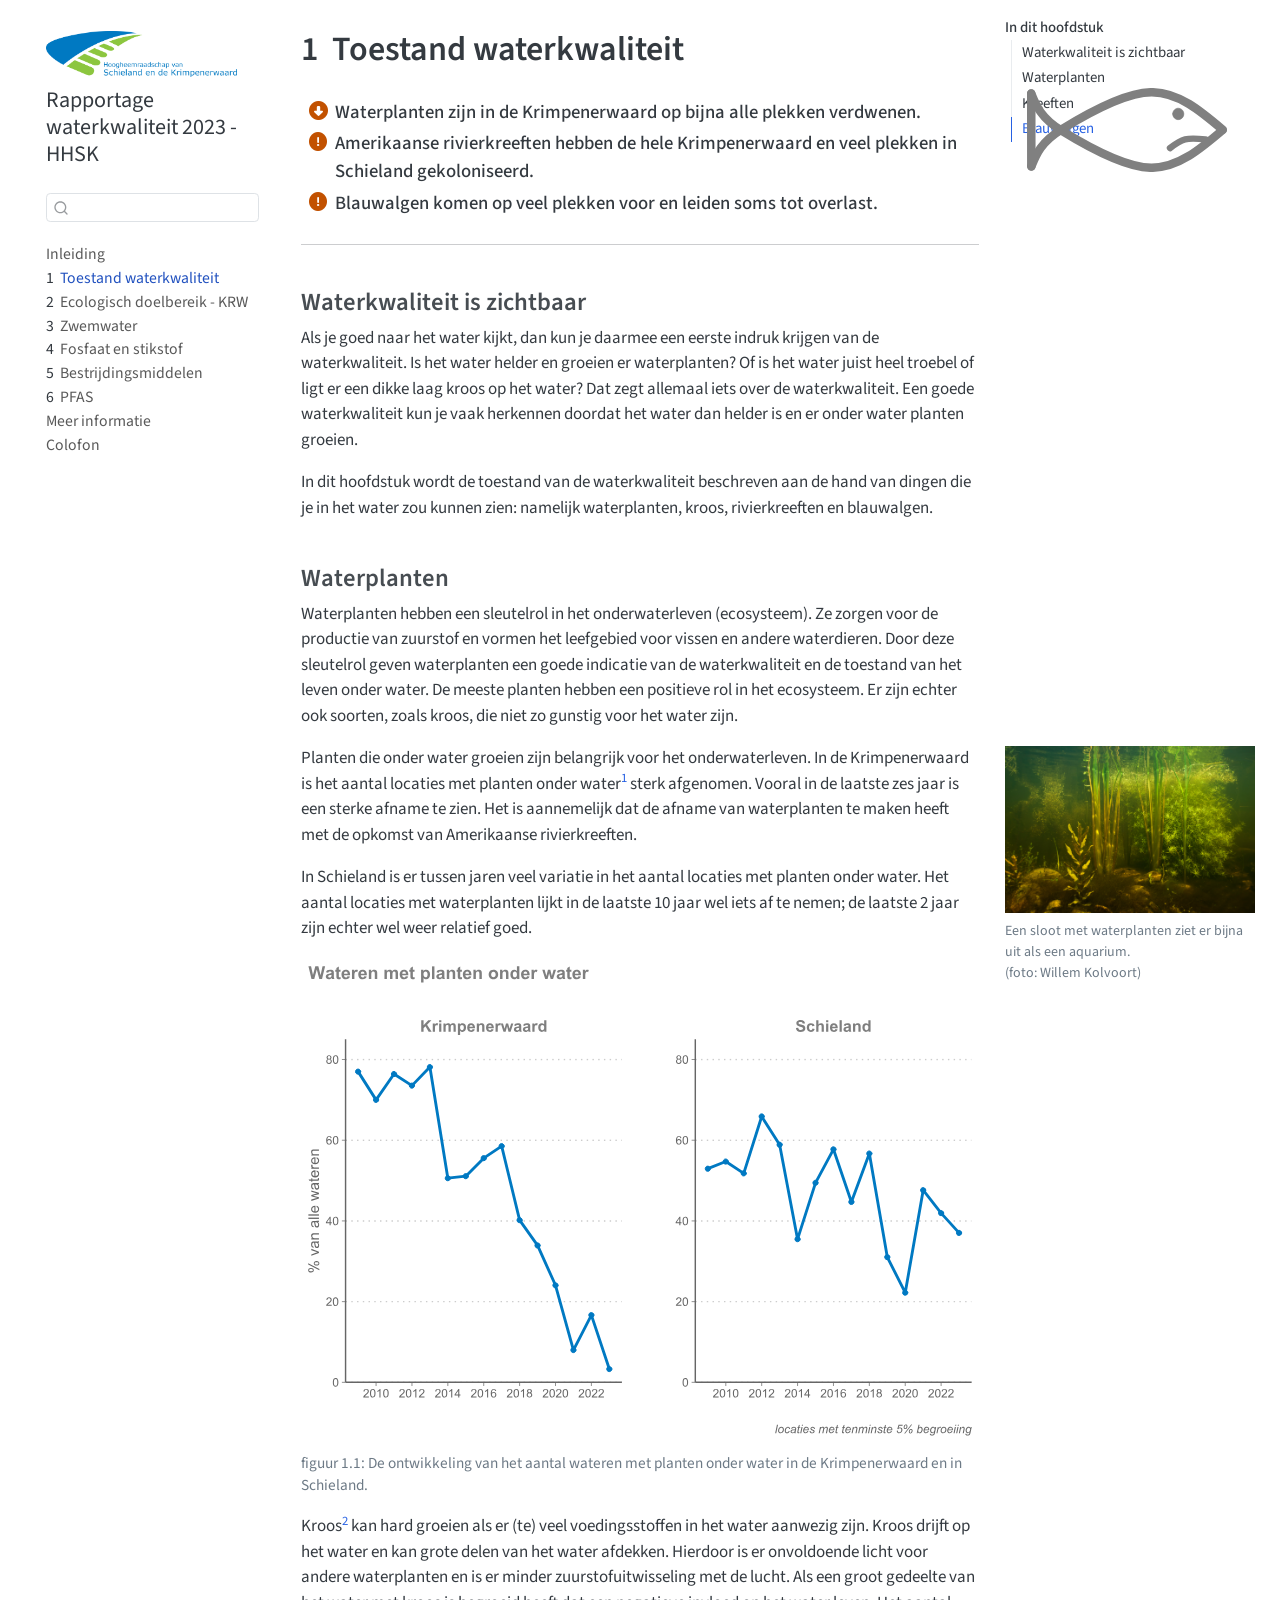
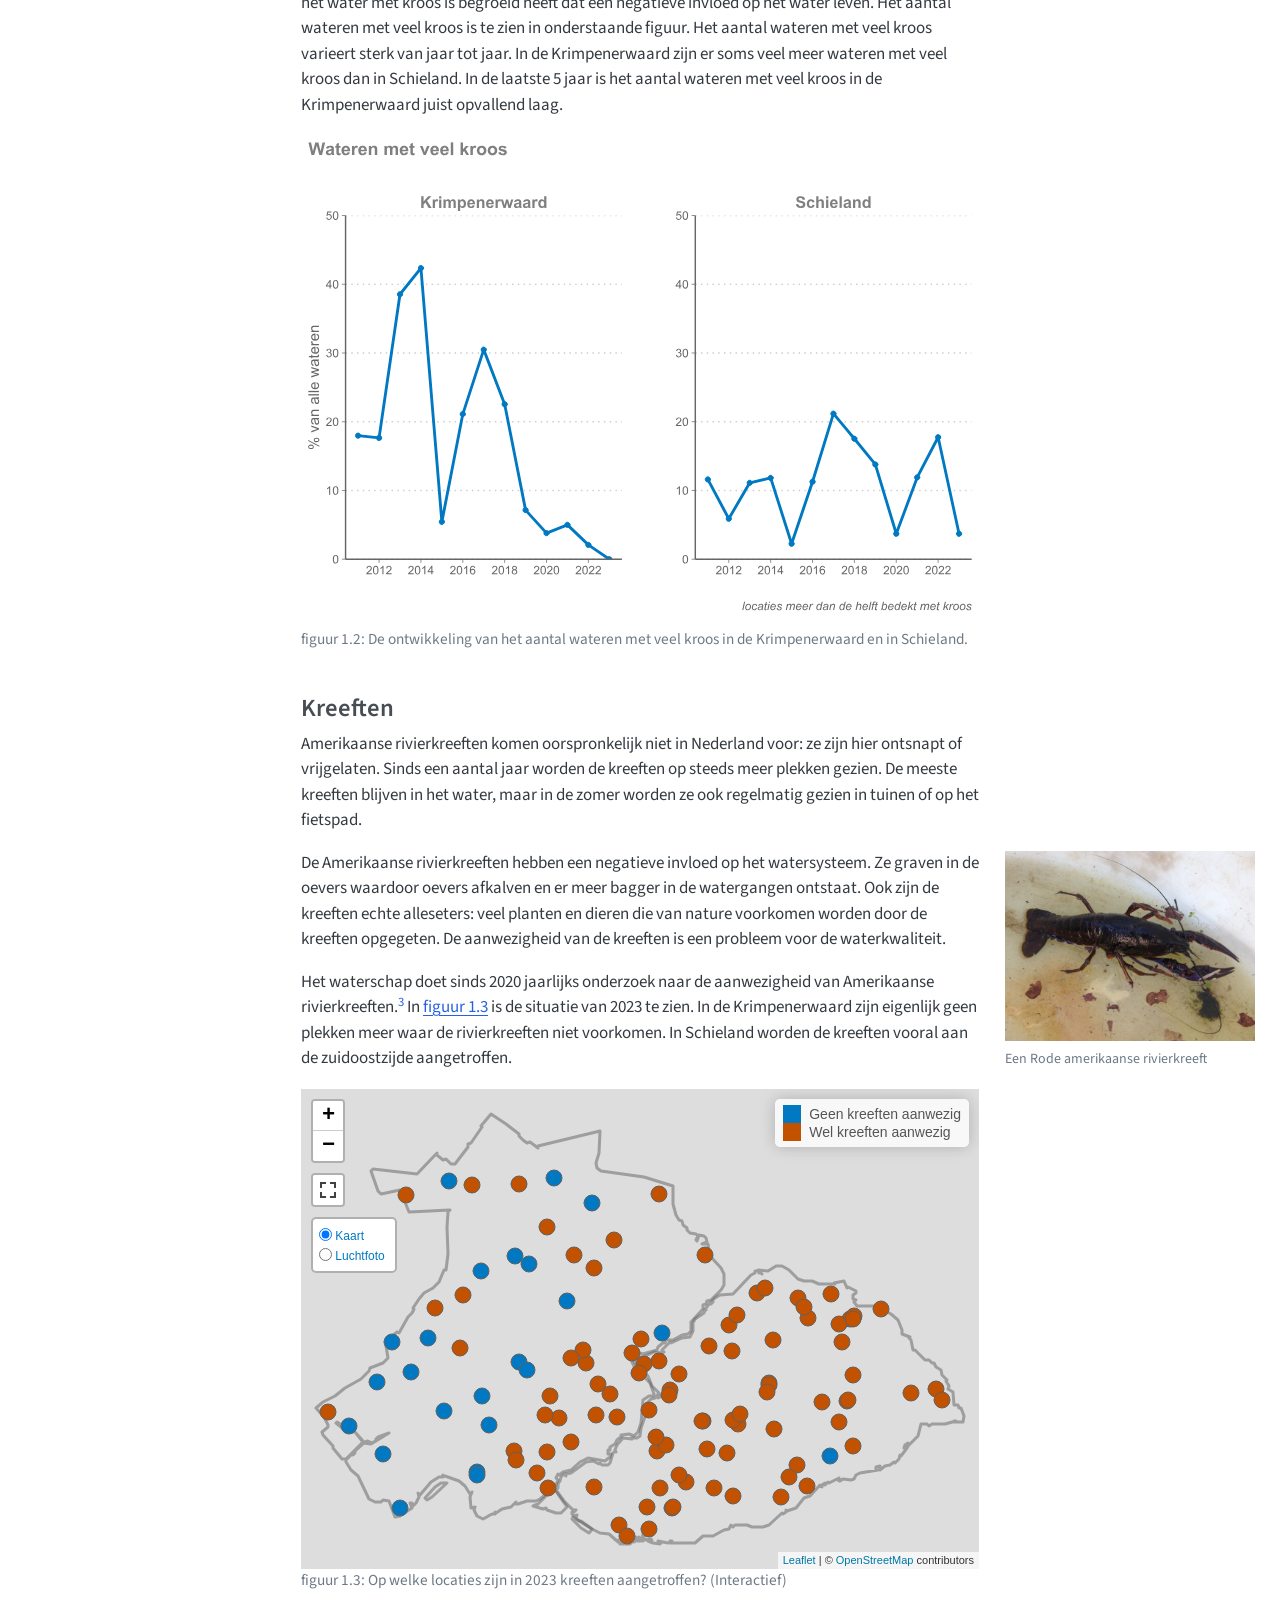
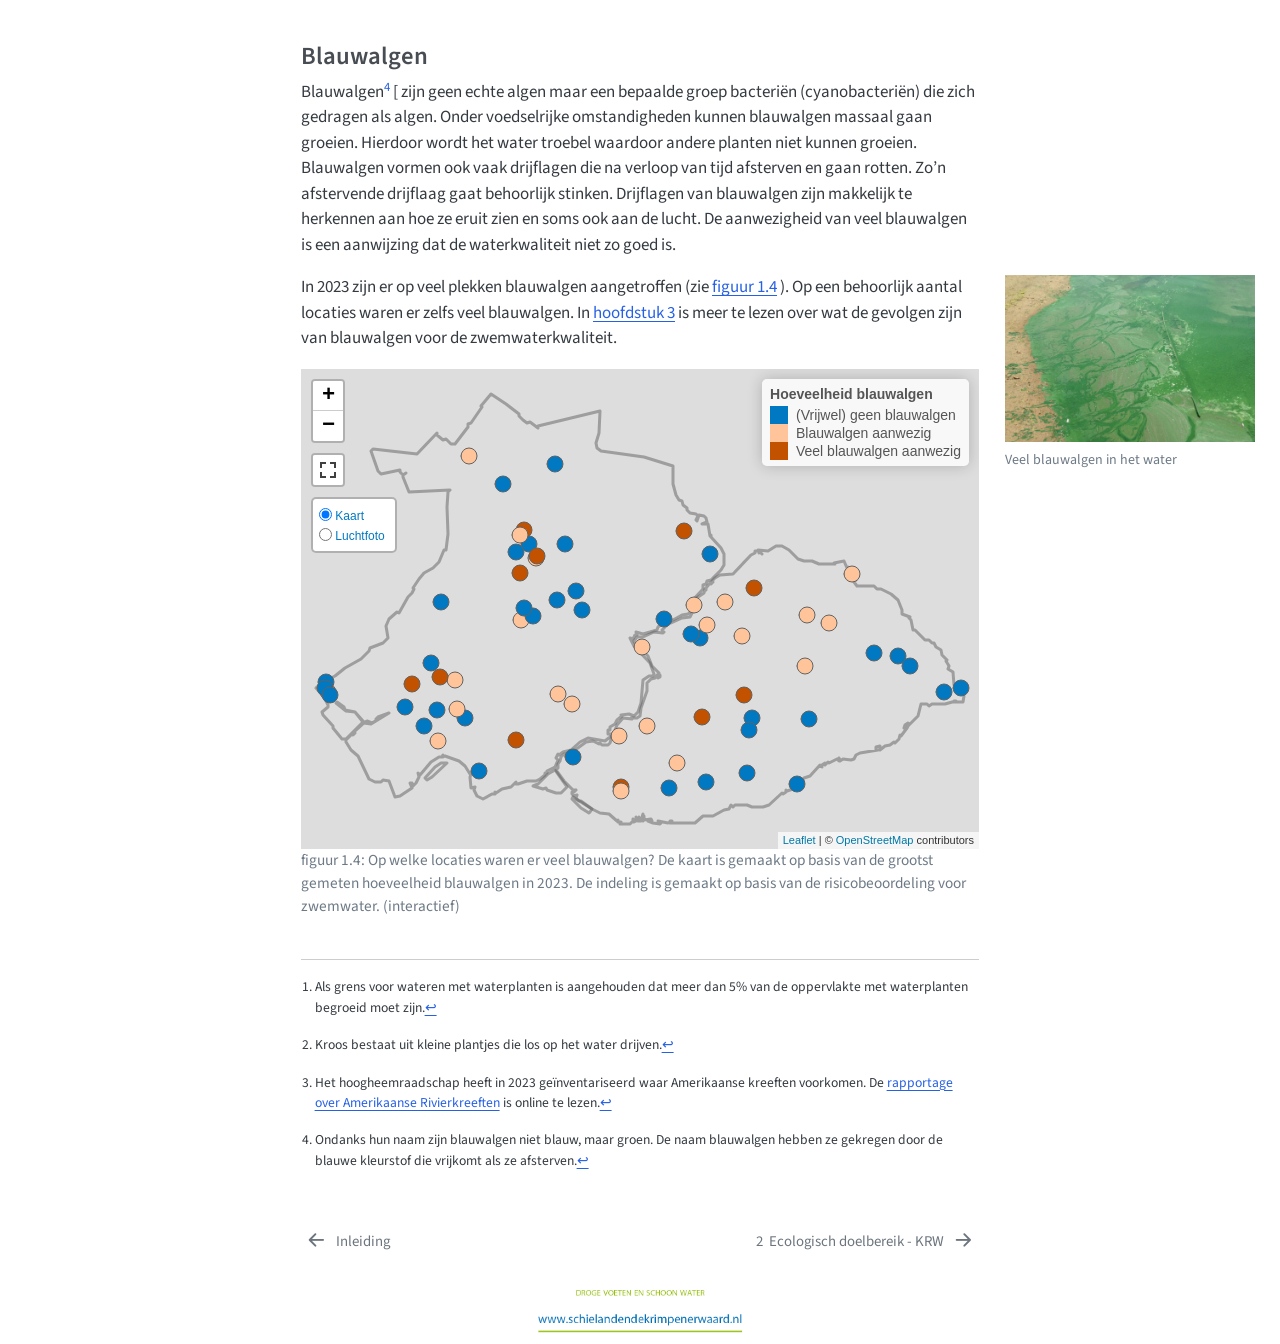
==== _book/01-zichtbare-toestand.html @ 118f9ccd "conceptversie" ====
<!DOCTYPE html>
<html xmlns="http://www.w3.org/1999/xhtml" lang="nl" xml:lang="nl"><head>

<meta charset="utf-8">
<meta name="generator" content="quarto-1.4.542">

<meta name="viewport" content="width=device-width, initial-scale=1.0, user-scalable=yes">


<title>Rapportage waterkwaliteit 2023 - HHSK - 1&nbsp; Toestand waterkwaliteit</title>
<style>
code{white-space: pre-wrap;}
span.smallcaps{font-variant: small-caps;}
div.columns{display: flex; gap: min(4vw, 1.5em);}
div.column{flex: auto; overflow-x: auto;}
div.hanging-indent{margin-left: 1.5em; text-indent: -1.5em;}
ul.task-list{list-style: none;}
ul.task-list li input[type="checkbox"] {
  width: 0.8em;
  margin: 0 0.8em 0.2em -1em; /* quarto-specific, see https://github.com/quarto-dev/quarto-cli/issues/4556 */ 
  vertical-align: middle;
}
</style>


<script src="site_libs/quarto-nav/quarto-nav.js"></script>
<script src="site_libs/quarto-nav/headroom.min.js"></script>
<script src="site_libs/clipboard/clipboard.min.js"></script>
<script src="site_libs/quarto-search/autocomplete.umd.js"></script>
<script src="site_libs/quarto-search/fuse.min.js"></script>
<script src="site_libs/quarto-search/quarto-search.js"></script>
<meta name="quarto:offset" content="./">
<link href="./02-krw.html" rel="next">
<link href="./index.html" rel="prev">
<script src="site_libs/quarto-html/quarto.js"></script>
<script src="site_libs/quarto-html/popper.min.js"></script>
<script src="site_libs/quarto-html/tippy.umd.min.js"></script>
<script src="site_libs/quarto-html/anchor.min.js"></script>
<link href="site_libs/quarto-html/tippy.css" rel="stylesheet">
<link href="site_libs/quarto-html/quarto-syntax-highlighting.css" rel="stylesheet" id="quarto-text-highlighting-styles">
<script src="site_libs/bootstrap/bootstrap.min.js"></script>
<link href="site_libs/bootstrap/bootstrap-icons.css" rel="stylesheet">
<link href="site_libs/bootstrap/bootstrap.min.css" rel="stylesheet" id="quarto-bootstrap" data-mode="light">
<link href="site_libs/quarto-contrib/fontawesome6-0.1.0/all.css" rel="stylesheet">
<link href="site_libs/quarto-contrib/fontawesome6-0.1.0/latex-fontsize.css" rel="stylesheet">
<script src="site_libs/quarto-contrib/glightbox/glightbox.min.js"></script>
<link href="site_libs/quarto-contrib/glightbox/glightbox.min.css" rel="stylesheet">
<link href="site_libs/quarto-contrib/glightbox/lightbox.css" rel="stylesheet">
<script id="quarto-search-options" type="application/json">{
  "location": "sidebar",
  "copy-button": false,
  "collapse-after": 3,
  "panel-placement": "start",
  "type": "textbox",
  "limit": 50,
  "keyboard-shortcut": [
    "f",
    "/",
    "s"
  ],
  "show-item-context": false,
  "language": {
    "search-no-results-text": "Geen resultaten",
    "search-matching-documents-text": "Gevonden documenten",
    "search-copy-link-title": "Kopieer link om te zoeken",
    "search-hide-matches-text": "Extra overeenkomsten verbergen",
    "search-more-match-text": "meer overeenkomst in dit document",
    "search-more-matches-text": "meer overeenkomsten in dit document",
    "search-clear-button-title": "Wissen",
    "search-text-placeholder": "",
    "search-detached-cancel-button-title": "Annuleren",
    "search-submit-button-title": "Verzenden",
    "search-label": "Zoeken"
  }
}</script>
<script src="site_libs/htmlwidgets-1.6.2/htmlwidgets.js"></script>
<script src="site_libs/jquery-3.6.0/jquery-3.6.0.min.js"></script>
<link href="site_libs/leaflet-1.3.1/leaflet.css" rel="stylesheet">
<script src="site_libs/leaflet-1.3.1/leaflet.js"></script>
<link href="site_libs/leafletfix-1.0.0/leafletfix.css" rel="stylesheet">
<script src="site_libs/proj4-2.6.2/proj4.min.js"></script>
<script src="site_libs/Proj4Leaflet-1.0.1/proj4leaflet.js"></script>
<link href="site_libs/rstudio_leaflet-1.3.1/rstudio_leaflet.css" rel="stylesheet">
<script src="site_libs/leaflet-binding-2.2.1/leaflet.js"></script>
<script src="site_libs/leaflet-providers-2.0.0/leaflet-providers_2.0.0.js"></script>
<script src="site_libs/leaflet-providers-plugin-2.2.1/leaflet-providers-plugin.js"></script>
<link href="site_libs/lfx-fullscreen-1.0.2/lfx-fullscreen-prod.css" rel="stylesheet">
<script src="site_libs/lfx-fullscreen-1.0.2/lfx-fullscreen-prod.js"></script>


<link rel="stylesheet" href="styles_wklrap.css">
<meta property="og:title" content="Rapportage waterkwaliteit 2023 - HHSK - 1&nbsp; Toestand waterkwaliteit">
<meta property="og:description" content="">
<meta property="og:site_name" content="Rapportage waterkwaliteit 2023 - HHSK">
<meta name="twitter:title" content="Rapportage waterkwaliteit 2023 - HHSK - 1&nbsp; Toestand waterkwaliteit">
<meta name="twitter:description" content="">
<meta name="twitter:card" content="summary">
</head>

<body class="nav-sidebar floating slimcontent">

<div id="quarto-search-results"></div>
  <header id="quarto-header" class="headroom fixed-top">
  <nav class="quarto-secondary-nav">
    <div class="container-fluid d-flex">
      <button type="button" class="quarto-btn-toggle btn" data-bs-toggle="collapse" data-bs-target=".quarto-sidebar-collapse-item" aria-controls="quarto-sidebar" aria-expanded="false" aria-label="Schakel zijbalknavigatie" onclick="if (window.quartoToggleHeadroom) { window.quartoToggleHeadroom(); }">
        <i class="bi bi-layout-text-sidebar-reverse"></i>
      </button>
        <nav class="quarto-page-breadcrumbs" aria-label="breadcrumb"><ol class="breadcrumb"><li class="breadcrumb-item"><a href="./01-zichtbare-toestand.html"><span class="chapter-number">1</span>&nbsp; <span class="chapter-title">Toestand waterkwaliteit</span></a></li></ol></nav>
        <a class="flex-grow-1" role="button" data-bs-toggle="collapse" data-bs-target=".quarto-sidebar-collapse-item" aria-controls="quarto-sidebar" aria-expanded="false" aria-label="Schakel zijbalknavigatie" onclick="if (window.quartoToggleHeadroom) { window.quartoToggleHeadroom(); }">      
        </a>
      <button type="button" class="btn quarto-search-button" aria-label="" onclick="window.quartoOpenSearch();">
        <i class="bi bi-search"></i>
      </button>
    </div>
  </nav>
</header>
<!-- content -->
<div id="quarto-content" class="quarto-container page-columns page-rows-contents page-layout-article">
<!-- sidebar -->
  <nav id="quarto-sidebar" class="sidebar collapse collapse-horizontal quarto-sidebar-collapse-item sidebar-navigation floating overflow-auto">
    <div class="pt-lg-2 mt-2 text-left sidebar-header sidebar-header-stacked">
      <a href="./index.html" class="sidebar-logo-link">
      <img src="./images/logo_hhsk.png" alt="" class="sidebar-logo py-0 d-lg-inline d-none">
      </a>
    <div class="sidebar-title mb-0 py-0">
      <a href="./">Rapportage waterkwaliteit 2023 - HHSK</a> 
    </div>
      </div>
        <div class="mt-2 flex-shrink-0 align-items-center">
        <div class="sidebar-search">
        <div id="quarto-search" class="" title="Zoeken"></div>
        </div>
        </div>
    <div class="sidebar-menu-container"> 
    <ul class="list-unstyled mt-1">
        <li class="sidebar-item">
  <div class="sidebar-item-container"> 
  <a href="./index.html" class="sidebar-item-text sidebar-link">
 <span class="menu-text">Inleiding</span></a>
  </div>
</li>
        <li class="sidebar-item">
  <div class="sidebar-item-container"> 
  <a href="./01-zichtbare-toestand.html" class="sidebar-item-text sidebar-link active">
 <span class="menu-text"><span class="chapter-number">1</span>&nbsp; <span class="chapter-title">Toestand waterkwaliteit</span></span></a>
  </div>
</li>
        <li class="sidebar-item">
  <div class="sidebar-item-container"> 
  <a href="./02-krw.html" class="sidebar-item-text sidebar-link">
 <span class="menu-text"><span class="chapter-number">2</span>&nbsp; <span class="chapter-title">Ecologisch doelbereik - KRW</span></span></a>
  </div>
</li>
        <li class="sidebar-item">
  <div class="sidebar-item-container"> 
  <a href="./04-zwemwater.html" class="sidebar-item-text sidebar-link">
 <span class="menu-text"><span class="chapter-number">3</span>&nbsp; <span class="chapter-title">Zwemwater</span></span></a>
  </div>
</li>
        <li class="sidebar-item">
  <div class="sidebar-item-container"> 
  <a href="./05-nutrienten.html" class="sidebar-item-text sidebar-link">
 <span class="menu-text"><span class="chapter-number">4</span>&nbsp; <span class="chapter-title">Fosfaat en stikstof</span></span></a>
  </div>
</li>
        <li class="sidebar-item">
  <div class="sidebar-item-container"> 
  <a href="./06-bestrijdingsmiddelen.html" class="sidebar-item-text sidebar-link">
 <span class="menu-text"><span class="chapter-number">5</span>&nbsp; <span class="chapter-title">Bestrijdingsmiddelen</span></span></a>
  </div>
</li>
        <li class="sidebar-item">
  <div class="sidebar-item-container"> 
  <a href="./07-PFAS.html" class="sidebar-item-text sidebar-link">
 <span class="menu-text"><span class="chapter-number">6</span>&nbsp; <span class="chapter-title">PFAS</span></span></a>
  </div>
</li>
        <li class="sidebar-item">
  <div class="sidebar-item-container"> 
  <a href="./09-meer_info.html" class="sidebar-item-text sidebar-link">
 <span class="menu-text">Meer informatie</span></a>
  </div>
</li>
        <li class="sidebar-item">
  <div class="sidebar-item-container"> 
  <a href="./98-colofon.html" class="sidebar-item-text sidebar-link">
 <span class="menu-text">Colofon</span></a>
  </div>
</li>
    </ul>
    </div>
</nav>
<div id="quarto-sidebar-glass" class="quarto-sidebar-collapse-item" data-bs-toggle="collapse" data-bs-target=".quarto-sidebar-collapse-item"></div>
<!-- margin-sidebar -->
    <div id="quarto-margin-sidebar" class="sidebar margin-sidebar">
        <nav id="TOC" role="doc-toc" class="toc-active">
    <h2 id="toc-title">In dit hoofdstuk</h2>
   
  <ul>
  <li><a href="#waterkwaliteit-is-zichtbaar" id="toc-waterkwaliteit-is-zichtbaar" class="nav-link active" data-scroll-target="#waterkwaliteit-is-zichtbaar">Waterkwaliteit is zichtbaar</a></li>
  <li><a href="#waterplanten" id="toc-waterplanten" class="nav-link" data-scroll-target="#waterplanten">Waterplanten</a></li>
  <li><a href="#kreeften" id="toc-kreeften" class="nav-link" data-scroll-target="#kreeften">Kreeften</a></li>
  <li><a href="#blauwalgen" id="toc-blauwalgen" class="nav-link" data-scroll-target="#blauwalgen">Blauwalgen</a></li>
  </ul>
</nav>
    </div>
<!-- main -->
<main class="content page-columns page-full" id="quarto-document-content">

<header id="title-block-header" class="quarto-title-block default">
<div class="quarto-title">
<h1 class="title"><span id="sec-toestand" class="quarto-section-identifier"><span class="chapter-number">1</span>&nbsp; <span class="chapter-title">Toestand waterkwaliteit</span></span></h1>
</div>



<div class="quarto-title-meta">

    
  
    
  </div>
  


</header>


<div class="samenvatting page-columns page-full">
<table class="table">
<colgroup>
<col style="width: 4%">
<col style="width: 95%">
</colgroup>
<tbody>
<tr class="odd">
<td><span class="oranje"><i class="fa-solid fa-circle-down" aria-label="circle-down"></i></span></td>
<td>Waterplanten zijn in de Krimpenerwaard op bijna alle plekken verdwenen.</td>
</tr>
<tr class="even">
<td><span class="oranje"><i class="fa-solid fa-circle-exclamation" aria-label="circle-exclamation"></i></span></td>
<td>Amerikaanse rivierkreeften hebben de hele Krimpenerwaard en veel plekken in Schieland gekoloniseerd.</td>
</tr>
<tr class="odd">
<td><span class="oranje"><i class="fa-solid fa-circle-exclamation" aria-label="circle-exclamation"></i></span></td>
<td>Blauwalgen komen op veel plekken voor en leiden soms tot overlast.</td>
</tr>
</tbody>
</table>

<div class="no-row-height column-margin column-container"><div class="margin-aside">
<div class="quarto-figure quarto-figure-center">
<figure class="figure">
<p><img src="images/vince_sad2.svg" class="nolightbox img-fluid quarto-figure quarto-figure-center figure-img" width="200"></p>
</figure>
</div>
</div></div></div>
<hr>
<section id="waterkwaliteit-is-zichtbaar" class="level3 unnumbered">
<h3 class="unnumbered anchored" data-anchor-id="waterkwaliteit-is-zichtbaar">Waterkwaliteit is zichtbaar</h3>
<p>Als je goed naar het water kijkt, dan kun je daarmee een eerste indruk krijgen van de waterkwaliteit. Is het water helder en groeien er waterplanten? Of is het water juist heel troebel of ligt er een dikke laag kroos op het water? Dat zegt allemaal iets over de waterkwaliteit. Een goede waterkwaliteit kun je vaak herkennen doordat het water dan helder is en er onder water planten groeien.</p>
<p>In dit hoofdstuk wordt de toestand van de waterkwaliteit beschreven aan de hand van dingen die je in het water zou kunnen zien: namelijk waterplanten, kroos, rivierkreeften en blauwalgen.</p>
</section>
<section id="waterplanten" class="level3 unnumbered page-columns page-full">
<h3 class="unnumbered anchored" data-anchor-id="waterplanten">Waterplanten</h3>
<p>Waterplanten hebben een sleutelrol in het onderwaterleven (ecosysteem). Ze zorgen voor de productie van zuurstof en vormen het leefgebied voor vissen en andere waterdieren. Door deze sleutelrol geven waterplanten een goede indicatie van de waterkwaliteit en de toestand van het leven onder water. De meeste planten hebben een positieve rol in het ecosysteem. Er zijn echter ook soorten, zoals kroos, die niet zo gunstig voor het water zijn.</p>
<p>Planten die onder water groeien zijn belangrijk voor het onderwaterleven. In de Krimpenerwaard is het aantal locaties met planten onder water<a href="#fn1" class="footnote-ref" id="fnref1" role="doc-noteref"><sup>1</sup></a> sterk afgenomen. Vooral in de laatste zes jaar is een sterke afname te zien. Het is aannemelijk dat de afname van waterplanten te maken heeft met de opkomst van Amerikaanse rivierkreeften.</p>

<div class="no-row-height column-margin column-container"><div class="margin-aside">
<div class="quarto-figure quarto-figure-center">
<figure class="figure">
<p><a href="images/onderwater landschap 1 liggend.jpg" class="lightbox" data-glightbox="description: .lightbox-desc-1" data-gallery="toestand" title="Een sloot met waterplanten ziet er bijna uit als een aquarium. (foto: Willem Kolvoort)"><img src="images/onderwater landschap 1 liggend.jpg" class="img-fluid figure-img" alt="Een sloot met waterplanten ziet er bijna uit als een aquarium. (foto: Willem Kolvoort)"></a></p>
<figcaption>Een sloot met waterplanten ziet er bijna uit als een aquarium.<br>(foto: Willem Kolvoort)</figcaption>
</figure>
</div>
</div></div><p>In Schieland is er tussen jaren veel variatie in het aantal locaties met planten onder water. Het aantal locaties met waterplanten lijkt in de laatste 10 jaar wel iets af te nemen; de laatste 2 jaar zijn echter wel weer relatief goed.</p>
<div class="cell">
<div class="cell-output-display">
<div id="fig-submers" class="quarto-figure quarto-figure-center quarto-float anchored">
<figure class="quarto-float quarto-float-fig figure">
<div aria-describedby="fig-submers-caption-0ceaefa1-69ba-4598-a22c-09a6ac19f8ca">
<a href="01-zichtbare-toestand_files/figure-html/fig-submers-1.svg" class="lightbox" data-glightbox="description: .lightbox-desc-2" data-gallery="toestand"><img src="01-zichtbare-toestand_files/figure-html/fig-submers-1.svg" class="img-fluid figure-img" style="width:100.0%"></a>
</div>
<figcaption class="quarto-float-caption-bottom quarto-float-caption quarto-float-fig" id="fig-submers-caption-0ceaefa1-69ba-4598-a22c-09a6ac19f8ca">
figuur&nbsp;1.1: De ontwikkeling van het aantal wateren met planten onder water in de Krimpenerwaard en in Schieland.
</figcaption>
</figure>
</div>
</div>
</div>
<p>Kroos<a href="#fn2" class="footnote-ref" id="fnref2" role="doc-noteref"><sup>2</sup></a> kan hard groeien als er (te) veel voedingsstoffen in het water aanwezig zijn. Kroos drijft op het water en kan grote delen van het water afdekken. Hierdoor is er onvoldoende licht voor andere waterplanten en is er minder zuurstofuitwisseling met de lucht. Als een groot gedeelte van het water met kroos is begroeid heeft dat een negatieve invloed op het water leven. Het aantal wateren met veel kroos is te zien in onderstaande figuur. Het aantal wateren met veel kroos varieert sterk van jaar tot jaar. In de Krimpenerwaard zijn er soms veel meer wateren met veel kroos dan in Schieland. In de laatste 5 jaar is het aantal wateren met veel kroos in de Krimpenerwaard juist opvallend laag.</p>
<div class="cell">
<div class="cell-output-display">
<div id="fig-kroos" class="quarto-figure quarto-figure-center quarto-float anchored">
<figure class="quarto-float quarto-float-fig figure">
<div aria-describedby="fig-kroos-caption-0ceaefa1-69ba-4598-a22c-09a6ac19f8ca">
<a href="01-zichtbare-toestand_files/figure-html/fig-kroos-1.svg" class="lightbox" data-glightbox="description: .lightbox-desc-3" data-gallery="toestand"><img src="01-zichtbare-toestand_files/figure-html/fig-kroos-1.svg" class="img-fluid figure-img" style="width:100.0%"></a>
</div>
<figcaption class="quarto-float-caption-bottom quarto-float-caption quarto-float-fig" id="fig-kroos-caption-0ceaefa1-69ba-4598-a22c-09a6ac19f8ca">
figuur&nbsp;1.2: De ontwikkeling van het aantal wateren met veel kroos in de Krimpenerwaard en in Schieland.
</figcaption>
</figure>
</div>
</div>
</div>
</section>
<section id="kreeften" class="level3 unnumbered page-columns page-full">
<h3 class="unnumbered anchored" data-anchor-id="kreeften">Kreeften</h3>
<p>Amerikaanse rivierkreeften komen oorspronkelijk niet in Nederland voor: ze zijn hier ontsnapt of vrijgelaten. Sinds een aantal jaar worden de kreeften op steeds meer plekken gezien. De meeste kreeften blijven in het water, maar in de zomer worden ze ook regelmatig gezien in tuinen of op het fietspad.</p>
<p>De Amerikaanse rivierkreeften hebben een negatieve invloed op het watersysteem. Ze graven in de oevers waardoor oevers afkalven en er meer bagger in de watergangen ontstaat. Ook zijn de kreeften echte alleseters: veel planten en dieren die van nature voorkomen worden door de kreeften opgegeten. De aanwezigheid van de kreeften is een probleem voor de waterkwaliteit.</p>

<div class="no-row-height column-margin column-container"><div class="margin-aside">
<div class="quarto-figure quarto-figure-center">
<figure class="figure">
<p><a href="images/IMG_4177a.JPG" class="lightbox" data-glightbox="description: .lightbox-desc-4" data-gallery="toestand" title="Een Rode amerikaanse rivierkreeft"><img src="images/IMG_4177a.JPG" class="img-fluid figure-img" alt="Een Rode amerikaanse rivierkreeft"></a></p>
<figcaption>Een Rode amerikaanse rivierkreeft</figcaption>
</figure>
</div>
</div></div><p>Het waterschap doet sinds 2020 jaarlijks onderzoek naar de aanwezigheid van Amerikaanse rivierkreeften.<a href="#fn3" class="footnote-ref" id="fnref3" role="doc-noteref"><sup>3</sup></a> In <a href="#fig-kaart-kreeften" class="quarto-xref">figuur&nbsp;<span>1.3</span></a> is de situatie van 2023 te zien. In de Krimpenerwaard zijn eigenlijk geen plekken meer waar de rivierkreeften niet voorkomen. In Schieland worden de kreeften vooral aan de zuidoostzijde aangetroffen.</p>
<div class="cell">
<div id="fig-kaart-kreeften" class="cell-output-display quarto-figure quarto-figure-center quarto-float anchored">
<figure class="quarto-float quarto-float-fig figure">
<div aria-describedby="fig-kaart-kreeften-caption-0ceaefa1-69ba-4598-a22c-09a6ac19f8ca">
<div class="leaflet html-widget html-fill-item-overflow-hidden html-fill-item" id="htmlwidget-c18ee83d81a58d96507e" style="width:100%;height:480px;"></div>
<script type="application/json" data-for="htmlwidget-c18ee83d81a58d96507e">{"x":{"options":{"crs":{"crsClass":"L.CRS.EPSG3857","code":null,"proj4def":null,"projectedBounds":null,"options":{}},"fullscreenControl":{"position":"topleft","pseudoFullscreen":false}},"calls":[{"method":"addProviderTiles","args":["OpenStreetMap",null,"Kaart",{"errorTileUrl":"","noWrap":false,"detectRetina":false}]},{"method":"addProviderTiles","args":["Esri.WorldImagery",null,"Luchtfoto",{"errorTileUrl":"","noWrap":false,"detectRetina":false}]},{"method":"addLayersControl","args":[["Kaart","Luchtfoto"],[],{"collapsed":false,"autoZIndex":true,"position":"topleft"}]},{"method":"addPolylines","args":[[[[{"lng":[4.54324335669854,4.543467956139107,4.543704337449786,4.543876591341457,4.544038882747111,4.54424216198875,4.544461110511214,4.544669644270133,4.544897866244426,4.545122377677838,4.545347469884479,4.545569809333868,4.545795597233642,4.546020226876665,4.546334126216298,4.546590968898397,4.546841997493105,4.546960808443478,4.546968594844908,4.547023642292694,4.547210020321755,4.547361097836118,4.547628854278897,4.547675201710323,4.547766029734669,4.547847448367448,4.547926475729144,4.548072617705305,4.54815382756764,4.548235277855471,4.548325434421743,4.548571177912561,4.548907094270941,4.549991577642922,4.550323940504692,4.55079678186967,4.55094581233991,4.551389114566731,4.552273376437844,4.552691544592878,4.552701824392306,4.552711316284444,4.552720549729095,4.55272948064645,4.55273810886897,4.552746434396593,4.552754442647831,4.552762103957001,4.55276944765465,4.552776415079678,4.55278303522762,4.552789279103158,4.552795146203641,4.552800636529127,4.552805720581767,4.552810427692109,4.552814638527394,4.55282208155465,4.552824464174482,4.552826573431644,4.552828348151853,4.552829773418612,4.552830849232058,4.552831590006285,4.55283196641086,4.552832007608941,4.55283169868405,4.552831054050224,4.552830044544709,4.552828699162982,4.552827017737676,4.552824985519872,4.552822617091197,4.55281991211661,4.552816870596229,4.552813492530232,4.552809877475513,4.552801481522834,4.552763800716964,4.55253144484822,4.552525905450501,4.552520747516174,4.552515970709876,4.55251158944518,4.552507589308233,4.552503998958722,4.552500818396422,4.552498047453646,4.552495685794864,4.552493733419885,4.552492204742321,4.552491099426722,4.55249041730516,4.552490158545155,4.552490200448861,4.552491114744453,4.552491833769115,4.552492142499924,4.552492720902129,4.552493561432573,4.552494649509988,4.552495985134208,4.552497582551307,4.552499427179825,4.55250153360103,4.552503872317052,4.55250436841824,4.552506742999555,4.552509261214497,4.552512311228189,4.55251560795009,4.552519107301088,4.552522838443755,4.552526801545609,4.552530952359853,4.552535320384394,4.552539890534996,4.552544663146869,4.552549623135897,4.55255475625603,4.552560076585713,4.552565717200159,4.552576074609797,4.552625011570394,4.553062884192051,4.553486948591917,4.553920216521936,4.55432649885339,4.554536815017586,4.554666558219667,4.555414705798009,4.555670817158171,4.556457884327037,4.556797669349006,4.557026391349514,4.557576891629874,4.557665504070691,4.557727507118238,4.557852832855929,4.55814757093844,4.55818725864318,4.558266174112041,4.558295394709173,4.558334014183196,4.558364883791,4.558433127223252,4.558481634649001,4.558517942446644,4.558573066438854,4.55858541846955,4.55865568898875,4.55869042638235,4.558730102969187,4.558766657761803,4.558805738641373,4.558837030832156,4.55889843655212,4.558901702437896,4.558967427911162,4.559020599493323,4.559045118670264,4.559067833521366,4.55909168838393,4.559117239547215,4.559146781210734,4.559199771017854,4.559251780464877,4.559267885384348,4.55934577206069,4.559403632466565,4.559449091102663,4.559499331994564,4.559541734308098,4.559650822803392,4.559688753915997,4.559785375312492,4.55987695944996,4.560015876112892,4.560181670978952,4.560220313323061,4.560329422595998,4.560394462247372,4.560450638029452,4.560485985085787,4.560626637556188,4.56072287295175,4.560929919072746,4.561083735919062,4.561544924042283,4.562021484115546,4.56245067272128,4.562693027195988,4.562999520433159,4.563481366672968,4.56364111003795,4.563743977185167,4.563956006071572,4.564483163609104,4.5648926639846,4.564902985892092,4.564980217069135,4.565107827346456,4.565111571982588,4.565205658272345,4.565232823839046,4.565237606844447,4.565279605256393,4.565327588977746,4.565339863909966,4.565356771572527,4.565428008815311,4.565454951827461,4.565497293936159,4.565539771992066,4.565606756410622,4.565709630335808,4.565925839135613,4.566345478656477,4.566354276324986,4.566626284946893,4.566787838453251,4.56730401157338,4.56755903555441,4.567753108005937,4.567921586991567,4.568384737390426,4.568926395887513,4.568948802110516,4.56909514456768,4.569486390278421,4.57000458258774,4.570586025344592,4.571034854591135,4.571448609498389,4.571836492889049,4.571909370110215,4.571988325567541,4.572221876400063,4.572594778998786,4.572963956523352,4.573342545487296,4.573721747984627,4.574092139799358,4.574470090484089,4.574708361968844,4.574833707722552,4.575035542540691,4.57518398145185,4.575185435586114,4.575428489596729,4.575428693071595,4.575431107564599,4.575589901414758,4.575728244280081,4.575968202855844,4.575993351808113,4.576273088057817,4.576527748663356,4.57680740911683,4.576833505553102,4.577008257278544,4.577020556812611,4.57709100994352,4.577165955660631,4.577447216604282,4.577799691908388,4.577995242006839,4.578371771678099,4.578902187133675,4.578942596799605,4.579384921392811,4.579840988492925,4.580009395384598,4.580040505428782,4.580208694316667,4.580904001107016,4.581014371427814,4.58190667386386,4.582681084113999,4.582796112462199,4.582869055948771,4.58327642588299,4.583615326031858,4.583728733945037,4.584054294018827,4.584356210894581,4.584545413853994,4.584698764956454,4.585168761185194,4.585173538923078,4.585431783783077,4.585659121733719,4.58588459216176,4.586144147241366,4.586710233751588,4.587303229337555,4.588069321087078,4.588382969968036,4.588954114768443,4.589788535436049,4.590069898785914,4.590161756696852,4.59019831086434,4.590229308446139,4.590372775773888,4.59061589415594,4.590858165308608,4.591714672502102,4.591779059086768,4.59204368802299,4.592258567535445,4.592531562029766,4.593241895374749,4.593834456068945,4.594457154187048,4.595121881167473,4.59577219468947,4.596396837892415,4.597072692605073,4.59771634384922,4.598356685697186,4.59868783205633,4.599007780934403,4.599234379549118,4.599658001257953,4.600014873050477,4.600242837788493,4.600978618559004,4.600981193541056,4.601564013779872,4.601632581839457,4.602303023523055,4.60295787765061,4.603611623807839,4.604265399352093,4.604912386109831,4.605548321594519,4.606198811859572,4.606840404564291,4.607327228400167,4.607497641196321,4.607665625277683,4.607756178606254,4.607824988771183,4.607855971535467,4.607884198508577,4.607921188063722,4.607963919111045,4.608005744819924,4.608052148844617,4.608071203325514,4.608101891442286,4.608124479031687,4.608141683831025,4.608161693206965,4.608187942614307,4.608197345900408,4.608190678017421,4.608189200590779,4.608176553311617,4.608147179865156,4.608112870675951,4.608068880559048,4.608016732811943,4.607980747979168,4.607939038351993,4.60790518974635,4.607866846589711,4.607828379146365,4.607793468993663,4.607756364340271,4.607716088918849,4.607681022701012,4.607652632730118,4.607641117105916,4.607613768375995,4.607609806665835,4.607583186111258,4.607581219430791,4.607551938778859,4.60753356874325,4.60750625674417,4.60746511402818,4.607416663649145,4.607358918423058,4.607315416106817,4.607187884891919,4.607068851058991,4.606970831876395,4.606850010523655,4.606740092172434,4.606627040348407,4.606510713827957,4.606393865884916,4.606277395906242,4.606156978729341,4.606154533018874,4.606042838850265,4.605940753852153,4.60590917345065,4.605786256507395,4.605688262392385,4.605574107598048,4.605498689658392,4.605334276404416,4.605279470328255,4.605269911678358,4.605299372690468,4.605451480182007,4.605984631479381,4.606888783489477,4.607773856202357,4.60801151997364,4.60801559503495,4.608491221187164,4.608809165119531,4.609117001192855,4.609208996918591,4.609757589341169,4.609882129745257,4.609986538033727,4.609986396946518,4.609950595641711,4.609925358956657,4.609922539793373,4.60994213623313,4.609971928302125,4.610003470602023,4.610020768273434,4.61006480655394,4.610093593098515,4.61009436292724,4.610121378117247,4.610195210274912,4.610213428040116,4.610224667781361,4.610227481322169,4.610246546201475,4.610262655444808,4.610284851231028,4.610314345382315,4.610350350749354,4.610380632051615,4.610615799144402,4.610641027106604,4.611072219435805,4.611769050602503,4.612014607620821,4.612164127723179,4.612206819482163,4.61232708343949,4.612675733748296,4.613048297280489,4.613337838029387,4.613772641415687,4.614091237349187,4.614521088643879,4.614696456844432,4.614836457419029,4.615132068904489,4.615685800141454,4.615760379495192,4.615811428417242,4.616331145674212,4.616947318787743,4.617652409093003,4.618279753620071,4.618422506831176,4.618458903390744,4.618990553499881,4.619683749357558,4.620285629168854,4.620591242820177,4.620930309642416,4.62102188295903,4.621090882130755,4.621252021390543,4.621568289266432,4.622180990961385,4.6223145043308,4.623376140007287,4.623445679552468,4.623895109352231,4.624562330003726,4.625056423620748,4.625681806176044,4.625864525937854,4.626026685476745,4.626078480142557,4.626410973774472,4.626671239595082,4.627223281649486,4.627420528695399,4.627896802785874,4.628659351442417,4.629116159270658,4.629178023050667,4.62944799336702,4.629628090248815,4.629729944436993,4.630509975763735,4.630710764293384,4.630890411334398,4.631112545462879,4.631285729313964,4.63149689913637,4.631633724249983,4.631801261273089,4.631959231881583,4.632367775938197,4.632573132325144,4.632952586164611,4.632978624939925,4.633103642433545,4.633233193354676,4.6334571326197,4.633742560344139,4.633979301980855,4.634311506944901,4.634590036835511,4.6347189623553,4.635230938864815,4.635251264568653,4.635386301928281,4.63538653559679,4.635386681507553,4.635477928006049,4.635644110711087,4.63566962110872,4.635731301817215,4.635876800474342,4.635991258354902,4.6361178802675,4.636344461107805,4.636576014154655,4.636799924451465,4.637034144702205,4.63726493529017,4.637491145027318,4.637718225125589,4.637892075997314,4.637948331736047,4.638024344452578,4.638181132652416,4.638410536928877,4.638632632655836,4.638853882683168,4.639073436983479,4.639479887332786,4.639511029358761,4.639555843477252,4.639619005178461,4.639733625363029,4.63989141978237,4.639990187369877,4.640172614992901,4.640192938377567,4.640262090159835,4.640333872004229,4.640343704906869,4.640567568010845,4.64073620294018,4.641017455616343,4.641273492005314,4.641289226786585,4.641291511235679,4.641411601539978,4.641422994017671,4.641508441765893,4.641541746857007,4.641669399423988,4.641919414203878,4.642271743823777,4.642321170228432,4.642336991978222,4.642496730465705,4.642617747972364,4.642910422736827,4.643300544156662,4.643300821989879,4.643716010749211,4.643852246065922,4.643997036942054,4.644324006914254,4.644406111244586,4.644500337283704,4.644833011843218,4.644871020963487,4.644902492896975,4.64498617414159,4.645016651629051,4.645040489615337,4.645189849338463,4.645699834825503,4.64636141819444,4.64637611367611,4.64656860175724,4.647058857192479,4.647386229059323,4.647421941440349,4.647648646585916,4.647719997350332,4.647822088794885,4.647908567080161,4.64800757150342,4.648074809139762,4.648176254605434,4.648226639583175,4.648295671870449,4.648369270387009,4.648429365540122,4.648499110877115,4.648543893746797,4.648562833607356,4.64863539557992,4.648696207370976,4.649017481750409,4.649502709035816,4.649535240565059,4.649582839635769,4.649613588223523,4.650037505947125,4.650742206118217,4.650975885124492,4.651297813310657,4.65161288567796,4.651972647632586,4.652110588519704,4.652342749534176,4.652622773351861,4.653076803810818,4.653510515200519,4.654196713124711,4.654564623962815,4.654747287668254,4.655193305887932,4.6555502838026,4.655765340285141,4.656247154579047,4.656630375413115,4.657238781506757,4.657882229436895,4.658158121960519,4.658275357055424,4.65832496644021,4.658372556845128,4.658435400934043,4.658571414638724,4.658643854806337,4.658693219327249,4.658892623335615,4.659084063943475,4.65907934617903,4.659077504368374,4.659074075493436,4.659054354238841,4.659040385386053,4.659031813896515,4.659005846046158,4.658985219468128,4.65898049381209,4.658974174107897,4.658966689161367,4.658963920178547,4.658963689363616,4.658963088856906,4.658962526560456,4.65896007834039,4.658957057570007,4.658953063258885,4.658949150447784,4.658948848555012,4.658947120700051,4.658942568687442,4.658939010135403,4.658936137596027,4.65893231695967,4.658926411888158,4.658919870053012,4.658912826970833,4.658909435174411,4.658905501178726,4.658903949159378,4.658897739625036,4.658889998484128,4.658881243447547,4.658872679165593,4.658864061129722,4.658855579788602,4.658847279011082,4.658838781950985,4.658832438166719,4.658825395532247,4.658817558314942,4.658810272508963,4.658579546695305,4.658563060981548,4.658558539163669,4.658549190311581,4.658540211431152,4.658531478958363,4.658522390386739,4.658513578442723,4.658509664334903,4.658505586894557,4.658503314919528,4.65849504857952,4.658486507399461,4.658479546648556,4.658471703732515,4.658470372251106,4.65846991973175,4.658467155197955,4.658462795206135,4.658457371192265,4.658453777333412,4.658450275016628,4.658445815765074,4.658443709311197,4.658442391687738,4.65844033270984,4.658437892917495,4.658433923092746,4.658433196605719,4.658430627898977,4.658427046160026,4.658423568731058,4.658421843495088,4.658417497119234,4.658414730001308,4.65841500748783,4.658432745811371,4.65843433631759,4.658439230271965,4.658444974573927,4.658450544225109,4.658453160010642,4.658456659533892,4.658459659157371,4.658462676569467,4.65846834051062,4.65847163545064,4.65847691061622,4.658480616538723,4.658483366300384,4.6584909886069,4.658492819002533,4.65849240453251,4.658486931206013,4.658478187301453,4.65847617320254,4.658474385018109,4.658473433851943,4.658471197602063,4.658467198377793,4.65846250427847,4.658458575407643,4.658454776876603,4.658450977916001,4.658450942531038,4.658450896813513,4.658449746734123,4.658448380978403,4.658446109820528,4.658433718349117,4.658429489722581,4.658429430601908,4.658429180715707,4.658428677579845,4.658427862316159,4.658419770172135,4.658416161850675,4.658415530725128,4.65840486863317,4.658395094555666,4.658385167675704,4.658360801083848,4.658354129269152,4.658348743886802,4.658338464375724,4.658337453674288,4.658329257188083,4.658325714547784,4.658313883034359,4.658308548472744,4.658292545403412,4.658273382515936,4.658252058295585,4.658243171897188,4.65823646016099,4.65822507142267,4.658210819111907,4.658198212472226,4.658185109520451,4.65817476675634,4.658163046577365,4.658150546819309,4.658144004657958,4.658136079755911,4.658127670565847,4.658118876082682,4.658117090950276,4.658116818038984,4.658112664858981,4.658108682905191,4.658107731485759,4.658105946412279,4.658105475283956,4.658105619922576,4.658105640352167,4.658108032422334,4.658108737618119,4.658109550673803,4.658110661656346,4.658114661602152,4.658115685057982,4.658116652799335,4.658117246049589,4.658122424960074,4.658123411400667,4.658127208101468,4.658127467066951,4.658134806831317,4.658137311596403,4.658149058641994,4.658181883701296,4.658188043156968,4.65819162942846,4.658201120969097,4.658213596763799,4.658226627256314,4.658228252002319,4.658241323240979,4.658261092102765,4.658277706679462,4.65829590968502,4.658314914665262,4.65832399314132,4.658341281210217,4.65836042525491,4.658379669788239,4.658398420607408,4.658417911348139,4.658434983171782,4.658447232836974,4.658460036177374,4.658473777819136,4.658483953089054,4.658503394990525,4.658574907474919,4.658731262542286,4.658755694777888,4.658763633680282,4.65877810079404,4.658791758299597,4.658799508851057,4.658805548677505,4.658819751861457,4.658822799594711,4.658835816328231,4.65885112129204,4.658868266901111,4.658870830446773,4.658883310631391,4.658890425521887,4.658898398362314,4.658914533410909,4.658936351537174,4.658955358514022,4.658966267674015,4.658981440295958,4.658996732383953,4.65901314339923,4.659013905146956,4.6590209230608,4.659033574121139,4.659046471273467,4.659052550620238,4.659061548676799,4.659081092093225,4.659096291963152,4.659127754143802,4.659156559271334,4.659157725539374,4.659188210352113,4.65921458271977,4.659230883487542,4.659233574630658,4.659268170051432,4.65927064944361,4.659308828254285,4.659347309447144,4.659360745901228,4.659368000964969,4.659386262228458,4.659392967130244,4.659417285352293,4.659454034286497,4.659488974388619,4.659532487938312,4.65954502381238,4.659549580772582,4.659550419273276,4.659568366353886,4.659571740533604,4.659600226849554,4.659614434011048,4.659638493422439,4.659656240789547,4.659676798477348,4.659711422401742,4.659717933256616,4.659727338805508,4.659750995405274,4.659782846684783,4.659813640842766,4.659816965671236,4.659823031729423,4.659845632241706,4.659932539713271,4.659956986202878,4.65997336845805,4.660003362454942,4.660024659018628,4.660053386962441,4.660062270395493,4.660065871415875,4.660087917699483,4.66012011767898,4.660133645815083,4.660144721011876,4.660160208802408,4.660186116322237,4.660215185906019,4.660236802574361,4.66023963769074,4.660249434189502,4.660257865218791,4.660259631536482,4.660290713391507,4.660308840749422,4.660325619390157,4.660343939494396,4.660378845115085,4.660429903692223,4.660457267207343,4.660504393327265,4.660536912541557,4.660573031168002,4.660601860923926,4.660668764965071,4.660711150154842,4.660799312371822,4.660870674173892,4.660904718113682,4.660949517361884,4.660982879564432,4.661014108719158,4.661052818827888,4.661081988620157,4.661108446933237,4.661141068420196,4.661194385563053,4.661224799199541,4.661261864806206,4.661290930435888,4.661313848316105,4.661351831856815,4.661381193876194,4.661410140892007,4.661440672980789,4.661469767953729,4.661519110254445,4.661546083254648,4.66154981602044,4.661550334868498,4.661577796782008,4.661591853734991,4.661611472868677,4.661625538226699,4.661658450848013,4.661663634482151,4.66167799674214,4.661694366433162,4.661739576167236,4.661781324680996,4.661788710361015,4.661801379532556,4.661809491940391,4.661821972842908,4.661831901807441,4.661834294478766,4.661855472992701,4.661869070331829,4.66188893458989,4.661924899027995,4.662248827142866,4.662264439581484,4.66228342114792,4.662297199074288,4.662311172684401,4.662328978963302,4.662329349906104,4.662330578277708,4.662341543290116,4.66235905113321,4.662372007383933,4.662373708395507,4.662401756516355,4.662419564940854,4.662447569893469,4.662451713964893,4.66246955973495,4.662493275553811,4.662519750307489,4.662537363712893,4.662568311711373,4.662591774464991,4.662611901921859,4.662631336581269,4.662643875654729,4.662655049097038,4.662684892443571,4.662686080613531,4.662712937912921,4.662742016971076,4.662744979163183,4.662792047357211,4.662800575379881,4.662813132983019,4.662833521748439,4.662844755979549,4.662889275269834,4.662890328527478,4.662945231363219,4.662986699880026,4.663017329555927,4.663042465864309,4.663109344034456,4.663110280148365,4.663286881140461,4.663376726027518,4.663402912302839,4.663482729615495,4.663586910689579,4.663716468350221,4.663766849652369,4.663783682505209,4.663976591196229,4.664057344558294,4.664133242013877,4.664220555755655,4.664262963608756,4.664292393153639,4.664294955288381,4.664355559801343,4.664401694932373,4.664477977884076,4.664564058166278,4.664612577940326,4.664635273465979,4.664705055309739,4.664754600427303,4.664758855942952,4.664776809227126,4.664811296905207,4.664862354565089,4.664980600053291,4.665012149840836,4.665022745489647,4.665059348006327,4.665065203045499,4.665108888976637,4.66511924460517,4.665162916810759,4.665182507677668,4.665222963521178,4.665260820827102,4.665290025783444,4.665321766310937,4.665349325501307,4.66536950145017,4.665371558758299,4.66538609494489,4.665403210559524,4.665404067898232,4.665430317616281,4.665451072497557,4.665453936333274,4.665456298145963,4.665476728425413,4.665504340932092,4.665552754723547,4.665568160479638,4.665573713822424,4.665574833261468,4.665601156520238,4.665665920228932,4.665826943668876,4.665845720435065,4.666072616498832,4.666094981201366,4.666207730060325,4.666215626115564,4.666220595968428,4.666223184037054,4.666221527651434,4.666221268729324,4.6662816406203,4.666285166509503,4.666287023576426,4.666435775030438,4.666446670587534,4.666610574520404,4.666621791261459,4.666704608510258,4.666789265237982,4.666807285053252,4.666808653719345,4.666814245803889,4.666816600434001,4.666819102201204,4.666819970455614,4.666822133806912,4.666841883523469,4.66687152038405,4.666884354681385,4.666964446427112,4.667005159487119,4.667040894058211,4.667128425571179,4.667142131931732,4.667265417433752,4.667297689291257,4.667352674165691,4.667418812296683,4.667477672269456,4.667490703902852,4.667507889498851,4.667520126896259,4.667526230662516,4.667542364365275,4.667546435445701,4.667557301566604,4.667564632629205,4.667569473578332,4.667572093006301,4.667586305765034,4.667589341927009,4.667590443126876,4.667636862233602,4.667666374546317,4.66766991657434,4.667671374928861,4.667685721900744,4.667684183395416,4.667645576972345,4.667641580335964,4.667686504442504,4.667688625322528,4.667685694127329,4.667686516056119,4.667687293412184,4.667688070912527,4.667692151706119,4.667700148990828,4.667711838453712,4.667726143993677,4.667740749687186,4.667754161138456,4.667767020686243,4.667775160437967,4.667785897935528,4.667794146003671,4.667812964075432,4.667839158764442,4.667859733561181,4.66788172238091,4.667902366504642,4.667914356117588,4.667919726262656,4.667930006114448,4.667948030387365,4.667967797711866,4.667985797862702,4.668009090370861,4.668029130118517,4.668044385806102,4.668067585072033,4.668086984610469,4.668109932128674,4.668132203983489,4.668160043666933,4.668182738550958,4.668206243782038,4.668209639586253,4.668229497863392,4.668266912245276,4.668300991512317,4.66833225395516,4.668358003944386,4.668383719872874,4.668409534301223,4.668433771838852,4.668454349040501,4.668475639085313,4.668499646520588,4.668531605643003,4.668578273641108,4.668616346292805,4.668643705851379,4.668661527487623,4.668685005887105,4.668704582513729,4.668723483065802,4.668739501211198,4.668767285940159,4.668790747707848,4.668815632704593,4.668849317189738,4.668883838974992,4.668909282280063,4.668925429312308,4.668959391380684,4.668995718556112,4.669036467142771,4.669072632704237,4.669116730506041,4.669159241609893,4.669192777554215,4.669226680854837,4.669262508304095,4.669303241932117,4.669347016260425,4.669386251439743,4.669437958042036,4.669463502718602,4.669495569633712,4.669539314346523,4.669585497535704,4.669641463736697,4.669685884067309,4.66973031892174,4.669767482772162,4.669800693144215,4.669837577832947,4.669850797920208,4.669875534331794,4.669913593352503,4.669947642071842,4.669979282698772,4.670007750632059,4.670027374569622,4.670036540346646,4.670038317796616,4.670056796610536,4.670135403793618,4.670129961820006,4.670179767539883,4.670244094394871,4.670353700137807,4.670430109367941,4.670623828003492,4.67079531109652,4.671160297917885,4.671679914424222,4.672462993871691,4.673235307157619,4.673243791358611,4.673314249686706,4.673406699727207,4.673946694164542,4.674477881411002,4.674559793560609,4.674637960955383,4.674713451217668,4.67478430518027,4.674844018691849,4.674910779159119,4.674968437289015,4.675016703164344,4.675054213968425,4.675089254557093,4.67512189219179,4.675140742372633,4.675154231322368,4.675164330799363,4.675166921715325,4.675163116354185,4.675162336882572,4.675161273307332,4.675160627679582,4.675138047269566,4.675105142698454,4.675057979238214,4.67500042193789,4.674846493940137,4.674718478136595,4.674683681064182,4.674574770210937,4.674461895596204,4.674349035253252,4.674289936365063,4.67428068497307,4.674280359212997,4.674271037278003,4.674242149504602,4.674236243353922,4.674219352806422,4.674215488195471,4.674215418503777,4.674213920409212,4.67421102218961,4.674208432158509,4.674202369951979,4.674171541578267,4.674164929062183,4.674162806814859,4.674142409094701,4.67414085410434,4.674140250922314,4.674138033073115,4.674141259713645,4.674155229480035,4.67415710036892,4.674162635333741,4.674203022600654,4.674219669569325,4.674235271913621,4.674247117519842,4.674267274789556,4.674309721890707,4.674372378678071,4.674387001661279,4.674408495891739,4.674432897024682,4.674504943491357,4.674551928396096,4.674669779736704,4.674759045985937,4.674848348858719,4.674876196787669,4.674923808844368,4.674964833834178,4.67506685428226,4.675203672376428,4.675210500043017,4.67528054787279,4.675331308586509,4.675338296812789,4.675373770254733,4.675397711448221,4.675403150001133,4.675415905599992,4.675422300204181,4.67542462109266,4.675426527793213,4.675425648815643,4.67542063444766,4.675403869895095,4.675388709162492,4.675386374675848,4.675377139270125,4.675355462060341,4.675334130585497,4.675314310814677,4.675307669659471,4.675303521953829,4.675286370137745,4.675266789416184,4.675250789840339,4.675237198882408,4.67522829463313,4.675218456791747,4.67520515804406,4.67519390600317,4.67518540849521,4.675180897905275,4.675178551877981,4.675175904221281,4.675174812400154,4.675175284595186,4.675177141554411,4.675180456558039,4.675206846425318,4.675227648229743,4.675271998721498,4.675277575740461,4.675279749620445,4.67533128245157,4.675414198323763,4.675422740517267,4.67557586893125,4.675728489386318,4.675758220531514,4.675793736221482,4.675796189998529,4.675791602382285,4.675790419056713,4.675782281248099,4.67577080099019,4.675778018333088,4.6757786782161,4.675791369706094,4.675816742537126,4.675857508973531,4.675906048750754,4.675964479933409,4.676033723142669,4.676111009142168,4.676190754614844,4.676272204977625,4.676354916084681,4.676593105289412,4.676692455394423,4.676889754273001,4.677131145387629,4.67723935356668,4.677711604085918,4.677775485578318,4.67780015446547,4.677881491199311,4.677964894920123,4.678040027224578,4.678047670477479,4.678130489048766,4.678212317217507,4.678294117337063,4.678377355421656,4.678457947825722,4.678538199556005,4.678618670229023,4.678697031737876,4.678776114030099,4.678855834028817,4.678934053728686,4.679010422791301,4.679086770000815,4.679163418787891,4.679239767240309,4.679314533436474,4.67938850091608,4.679535091141109,4.679607051995267,4.679748509082907,4.679888347740081,4.679955580358214,4.679971455401971,4.680023588983454,4.680090344816509,4.680156164844402,4.680220640034144,4.680346176286649,4.680407740662747,4.680462500121511,4.680530870299694,4.680544398194871,4.680607654895645,4.680649369708535,4.680707089621195,4.68076345055368,4.680819189082157,4.680873476693753,4.680926884927844,4.680979627567429,4.680980504881425,4.681026385833092,4.681069359452931,4.681111665324099,4.681147451536891,4.681204277787648,4.6813319384072,4.681360899673551,4.681393013806662,4.681395122681151,4.681400257947166,4.681435463784235,4.681452932157946,4.681458812451184,4.681234640245878,4.681257500749515,4.681238927621454,4.68115697592328,4.680903055448403,4.68088757780895,4.680822983532311,4.680795968750857,4.680643630932884,4.680619188338852,4.68061602034969,4.68048587291381,4.680230784441846,4.679966031574336,4.679652972292001,4.67964457719667,4.679569445848467,4.6793955578915,4.678984282391547,4.678723934292453,4.678677331408946,4.678517732804437,4.678459740554592,4.678417316338506,4.678381377721886,4.678195000572342,4.678180176245914,4.67810524274318,4.678072562569488,4.678025874369688,4.67798948067097,4.677972951277477,4.677972493680601,4.677971318747589,4.677961142863519,4.678008975795791,4.678035460002642,4.678144930785105,4.678176560956965,4.67820771037392,4.67823937646956,4.678272735884606,4.678316750935766,4.678391455284599,4.678438145911445,4.678491175535722,4.678550324374163,4.678615077760804,4.678683277697312,4.678754802472677,4.678829095580973,4.678906156468733,4.679072438789919,4.679241394032918,4.679288062190149,4.679348767230016,4.67946226134087,4.679593590217936,4.679688425990244,4.679703345982837,4.679884504064812,4.680116266192105,4.68037008247827,4.680593657344613,4.680614305277236,4.680637430969549,4.680899947684852,4.681108738561382,4.68135894425783,4.681551888892256,4.681708620964283,4.681798789896778,4.681923163369039,4.681946623586639,4.681998491341338,4.682039835781111,4.682074414895834,4.682101812344065,4.682122168153903,4.682154171482508,4.682208105210393,4.682252553143507,4.682259489347704,4.682397285326367,4.682409340405126,4.682412005748862,4.682445836141334,4.682478538185706,4.682527245583971,4.682566723378806,4.682593506835355,4.682603738308163,4.682615780239207,4.682620645027597,4.68262379893681,4.682619419219018,4.682614902836141,4.682596575281025,4.682565879814267,4.682501285359423,4.682489191043453,4.682396902882726,4.682336861497708,4.682285426672113,4.682277300128138,4.682254840058333,4.682237067874014,4.682241301429688,4.682252617341181,4.682266786781985,4.682396503078052,4.682474037337784,4.682572993840629,4.682676844525015,4.682700213195756,4.682765253466946,4.682773411156144,4.682879140856461,4.683008042404648,4.683050200964022,4.683059824613419,4.683069086794904,4.683073071125215,4.683077972377944,4.683086540332105,4.683094746536249,4.683109159338027,4.68312319595895,4.683130083737773,4.68313685555202,4.683150153530542,4.683163030642989,4.683194799585165,4.683212351485999,4.683228845399617,4.683243972055975,4.683263294885263,4.683273732369463,4.683292537664618,4.683421779283107,4.68344884726451,4.683497288012815,4.683555481648926,4.683555601701062,4.683621982576939,4.683635779738889,4.683675653742736,4.683705900082633,4.683708959468634,4.683734012671144,4.68378012035763,4.68378203706548,4.683785002410876,4.683788925474221,4.683790302027164,4.683794252104184,4.683870696850708,4.683912966685519,4.683924380852341,4.683942723452306,4.683756808527805,4.683544142317198,4.683355370457742,4.6833619856499,4.683372951291489,4.683375111810669,4.683375916261005,4.683369764840826,4.683349279483354,4.683296862059575,4.683281309445928,4.683285065579332,4.683308019786445,4.683311671698056,4.683311850433496,4.683327272793743,4.683411058567604,4.683457297425163,4.683592604556115,4.683991620885807,4.684087178162682,4.684101659336015,4.684152183305984,4.684178368717358,4.684268139959702,4.684362395477647,4.684438681674687,4.684526566318665,4.684660534459307,4.684735083729551,4.684779884688707,4.684812204218344,4.684812693173198,4.684874932415305,4.684951804959885,4.685036186159138,4.685124286595387,4.685208302926075,4.685295190893795,4.685383307610903,4.685469978363836,4.685560813128698,4.685641579307958,4.685737287273709,4.685743073158489,4.685835793495154,4.685851495085956,4.685940779543199,4.685974873517804,4.686064269202776,4.6861044108026,4.686154713033282,4.686258863363077,4.686316699297725,4.686367948600229,4.686467642918734,4.686571518574053,4.686585156190898,4.686686024770968,4.686695034030896,4.686798654066365,4.686914492353706,4.687000627961598,4.687075741750496,4.687171557316888,4.687316943064837,4.687593617036772,4.687629793970296,4.687671603665668,4.687775655600827,4.68781631817364,4.687878606778776,4.687990548098072,4.688092460242242,4.688198757904513,4.688270312063775,4.688399002915586,4.688603047478677,4.688869320163051,4.689104835330546,4.689377875713761,4.689658378759069,4.689744981588501,4.689764124378855,4.689818242520559,4.689924123725784,4.690024902093478,4.690045213967162,4.690145608065187,4.690170912737978,4.690199976954312,4.690304618882367,4.690486386674278,4.690584350570342,4.690682277737904,4.690850254922986,4.69105474291767,4.691222557755504,4.691291768319632,4.6913170433845,4.691339058241805,4.691399794874581,4.691455604250777,4.691577546287783,4.691653912615048,4.691738279453108,4.69182562077515,4.691911761253329,4.691999928558816,4.69200766971352,4.692080624954519,4.692101173421166,4.692119626655033,4.692182953416848,4.692272395516969,4.69237449669781,4.692479197165966,4.69261848839476,4.692709377766133,4.69279152226801,4.692801456050447,4.692836268126576,4.692876516338367,4.692910520619986,4.692936351018082,4.692962592484608,4.692983416883192,4.693009512418685,4.693040851819028,4.693069394532968,4.693107016314334,4.69312948982881,4.693152426072433,4.693175044817875,4.693193367352562,4.693211005294557,4.693212534880976,4.693212879735795,4.69321500170795,4.693222642387714,4.69322930983059,4.69323113854607,4.693231907771145,4.693227554336887,4.693210963325263,4.693207248757327,4.693207064501647,4.693196719526797,4.693170524269428,4.693142194790511,4.693117053794905,4.69311306722095,4.69310797286693,4.693104628744442,4.693076977157913,4.693038211966045,4.693034702072249,4.693025427089345,4.692998245215646,4.69296695384875,4.692898506600708,4.692888444641576,4.692843786053625,4.692776660453116,4.69279492584763,4.692798266773885,4.692842106681161,4.692843040309358,4.692854448965929,4.692903088613702,4.692929932780706,4.692960818088285,4.692960920299474,4.69299473795872,4.692995657163551,4.693006161585825,4.693030977608117,4.693034303829398,4.693049986885016,4.693070542497496,4.693079033208355,4.693164771712839,4.693178164655296,4.693179083859192,4.693201843163784,4.693229665019165,4.693246311365711,4.693298818285978,4.693433136435156,4.693438432250593,4.693509788172218,4.693565548147151,4.693644022422685,4.693661179092709,4.693680684522866,4.693684127505827,4.69369010897088,4.693683359626543,4.693668461533677,4.693666451697477,4.693622643280761,4.693615090574768,4.693474007468243,4.693464029437894,4.693461798218084,4.693423326670747,4.693422952422374,4.693422343839257,4.693419923095381,4.693413905070614,4.693411843459849,4.693411276337194,4.693402740797651,4.693402214857081,4.69339293180925,4.693392696641138,4.69338537828482,4.693383178717038,4.693382763567859,4.693373854653778,4.693373204476891,4.693364475139339,4.693363949062713,4.693355620740542,4.693354901791455,4.693347043535438,4.693345550035838,4.693342699472827,4.693330822408315,4.693144332249425,4.693109964288296,4.692965945780681,4.692899641543006,4.692646066662607,4.692530665539427,4.692285012302949,4.692055447919124,4.691865507326534,4.691606085153355,4.691397180186274,4.691359367530728,4.691130974993939,4.69093718562089,4.690728552742534,4.690572723393551,4.690344618108862,4.690042594671298,4.689744200752836,4.689527505568964,4.689407218206554,4.689234648705173,4.689166827737579,4.68888937927278,4.688605462062979,4.688430830497772,4.688126106809585,4.687807279906547,4.687653378081587,4.687746202260322,4.68753206802616,4.687394201538135,4.687265869316837,4.687146218015062,4.686860262286496,4.686763217317807,4.686522737720042,4.686307466140929,4.686115706493861,4.6859210509685,4.685733929959049,4.685537844069329,4.685355928376382,4.685126333292838,4.684969121099082,4.684700292654449,4.684482000233794,4.684233549524428,4.684045568847632,4.683703697652733,4.683596977932764,4.683410432632487,4.683245596517138,4.683166370014367,4.683030308049705,4.68283846199769,4.682637631827499,4.682560463570958,4.682375265038669,4.682270325807354,4.682099717264638,4.681955456673991,4.681735976493767,4.681478097606563,4.681347445928714,4.68123812262793,4.681300696300632,4.681342351180272,4.681404579157155,4.6815716696287,4.681609749746451,4.681626449525387,4.681632519196532,4.681621408188129,4.681573923529107,4.681502911008568,4.681481702633866,4.681418044073576,4.681368754884629,4.681342639328313,4.681338254632223,4.681323910341485,4.681293959639766,4.681212059760397,4.681128410079453,4.681089477351425,4.681049570089166,4.681025984790474,4.680981189901787,4.680963650368279,4.680927925040941,4.6809009746874,4.68088109372983,4.680877838105777,4.680895235128853,4.680924585467115,4.680932370188645,4.680913486911094,4.680864895574698,4.680861259748305,4.680892117398846,4.680906723306311,4.680876997887127,4.68088791504735,4.680953515775821,4.680998037437311,4.681018524505483,4.680984422930442,4.680894679694066,4.680860924281259,4.680802810112621,4.68073259049255,4.680677187398872,4.680624451727982,4.680575416080434,4.68043382874741,4.680295544694101,4.680180570499093,4.680098782172103,4.680015281862033,4.679980123794057,4.679963985550869,4.679931600297392,4.679870175608145,4.679847194050963,4.679848152855183,4.679848893360711,4.679876927803092,4.67984775712632,4.67970855723237,4.679625213690859,4.679517841439495,4.679460992938712,4.679418413852452,4.679369912962453,4.67930758131726,4.679223958308702,4.679154296390709,4.679081013175064,4.679018550892912,4.678940675312338,4.678913173753315,4.678928238295432,4.678918069990675,4.678922277300928,4.678925481292301,4.678854255851625,4.678903803300671,4.678902410087479,4.678789807090706,4.678635388038193,4.67861829436674,4.678835387869504,4.678956477264926,4.678982093133666,4.678962310834273,4.678889131511506,4.678699116681779,4.678553969894129,4.678509188591105,4.67842313641093,4.678332734561635,4.678270933162933,4.678205467994099,4.678109428810457,4.677923326751097,4.677745447290872,4.677567912822918,4.677198203056484,4.676927032260602,4.676717167990951,4.676410718172672,4.676126166907918,4.675702978882065,4.675193549946655,4.674865926389169,4.674644834363695,4.674155444074087,4.673747491997738,4.673495544001991,4.673365022438029,4.673208213096747,4.672986741465333,4.672706856618529,4.672525203495463,4.672347058219762,4.672138554125317,4.672073945545834,4.672005293262095,4.671917677105553,4.672014298008222,4.671609781064003,4.67150881221835,4.671355782677582,4.671261767841107,4.671119665537814,4.671050422050911,4.670986093526963,4.670772163174249,4.67070167280692,4.670633551683749,4.670627663780999,4.670653300990202,4.671089919231277,4.671109653259979,4.671167314634486,4.671343867227018,4.671426555319758,4.671376437190684,4.671263009740234,4.671117772669045,4.671023135266817,4.670988202541081,4.670901342827181,4.670842056767224,4.670788684564799,4.670790737619004,4.670842555961618,4.670829473267241,4.670757906969619,4.670643738454856,4.6705919210404,4.670465119757118,4.67028668904509,4.670197527056377,4.670113538984482,4.669942799392142,4.669791845532033,4.669670841247648,4.669719787941567,4.669661675147474,4.66954814414107,4.669356675155281,4.669030969819426,4.668774820204767,4.668546969071094,4.668443249210851,4.668253362420442,4.668004915441137,4.667544895858593,4.66727053914585,4.666986658844089,4.666787517599214,4.666042247041821,4.665737292504296,4.665691561374262,4.665251508063193,4.664966024287497,4.664635371884665,4.664589718512481,4.664316490663265,4.664407919166301,4.664192799265157,4.66398860502012,4.663929475593768,4.663826784893822,4.663183501592957,4.662952939014358,4.662464808742223,4.662174493093415,4.661744976318512,4.661415055632139,4.661121107572509,4.660375733066279,4.65954515138408,4.659225905338594,4.658766421998013,4.658392780218168,4.657765105812969,4.656800392130006,4.655680648556442,4.655411775604837,4.655241611708509,4.655110959672213,4.654972384781961,4.654926775701429,4.654833549628592,4.654808093097496,4.654724103797862,4.654709903877284,4.654668909892368,4.654388697671224,4.654250075613894,4.654179267639501,4.654181915201577,4.654008557862974,4.653845434388143,4.653638115306845,4.653320024512507,4.653054797581647,4.652594950083685,4.65236886699984,4.652833184817284,4.652875766346837,4.652846203068099,4.65268399399024,4.652521450936264,4.652431491281872,4.652240551384152,4.651974772320776,4.651751746360944,4.651637521057162,4.650968715417645,4.650161180607112,4.649841410253864,4.649015134501721,4.648063486461075,4.647611511336357,4.64737008048929,4.647714414917655,4.647798044754762,4.648000594698065,4.647728064548396,4.647419270869238,4.647177601583117,4.646934011625121,4.646612821848995,4.646497179971954,4.646370945178562,4.64625904912304,4.645837590084679,4.645761146812563,4.645068087774479,4.644747328053958,4.644304012587734,4.643997501517545,4.643506159630761,4.643405015397365,4.643330594856415,4.642898927456054,4.642747153741572,4.64257470737841,4.642384301941011,4.642114078686539,4.641944997480548,4.641784472249852,4.641591922730726,4.641175557745918,4.640760068546721,4.64035013659534,4.639649345698613,4.63811210787569,4.637886683705694,4.637725494896435,4.637582675956784,4.637493324692326,4.63746270808851,4.637403093499515,4.637214092428167,4.636957889365864,4.636839647581793,4.636523538058571,4.636400304137804,4.636232471525244,4.636095115111092,4.635800555536492,4.635678478936494,4.635406120631687,4.634889583827771,4.634616986000327,4.634333152482219,4.634096416595018,4.63402279825333,4.633746637715674,4.633701894315613,4.633588489071913,4.633527067731229,4.633271318418323,4.633206689225934,4.633196293528925,4.632846991985196,4.632725608326861,4.632741240023075,4.633049001879174,4.633079228547309,4.633138199736227,4.633205526489416,4.633174352310167,4.633044843000413,4.632814856353785,4.632444508254287,4.632150892714266,4.631957140077728,4.63148382789816,4.630993757702114,4.630677686191973,4.630447321505863,4.630335429903628,4.630251789698377,4.630062182063703,4.629632494676445,4.629236999319899,4.628881272419078,4.628616400528449,4.628557427446676,4.628552146692901,4.628570619175956,4.628611526033432,4.628665166458767,4.62870578866967,4.628674987436134,4.628893936439421,4.628862071972781,4.62893820829876,4.629025445031229,4.629140221656347,4.629352094212335,4.629468217988782,4.62963029949269,4.629819529382053,4.629927699166953,4.630091120716547,4.630158397780511,4.63008752441997,4.630012542793936,4.629999201456493,4.629977025346279,4.630081074906546,4.630461270756469,4.630612471679799,4.630672751960467,4.630793066007236,4.630912475835006,4.631008062398007,4.631396657984927,4.631982257165411,4.631895307296782,4.632120248521414,4.632584737917375,4.633411755240892,4.633630853930176,4.633841979558927,4.633988696092607,4.634075272062,4.634191407305607,4.634358004833308,4.634541828263766,4.634662169830855,4.634834290176548,4.635049274214524,4.635226273508694,4.635370557749415,4.63548532528119,4.635603389108467,4.63574026292207,4.63654153491427,4.63683957258309,4.637083315674574,4.637462843655688,4.637737593518684,4.637948772776525,4.63836071516417,4.638641739288994,4.638872390365524,4.638961995359385,4.639590572443872,4.640456454714333,4.640827268048934,4.641424091070965,4.641620369994342,4.641769060349848,4.641995027875728,4.642104801742261,4.642188891139067,4.642284159166088,4.642321790381915,4.642409745636784,4.642454281655655,4.642575815490647,4.642693208560924,4.642815021998302,4.642983919738009,4.643050225885988,4.643157014915568,4.643237788226948,4.643343130709455,4.64355317572507,4.643756249736599,4.6439945930634,4.644317418434061,4.644273079835725,4.643959083407479,4.644113764478268,4.644424759758905,4.644754695912416,4.644987840176563,4.64513075763922,4.645180841510579,4.645187324465014,4.645163251911337,4.645112652106918,4.645008552136846,4.644926751058033,4.64484925638739,4.644597580515568,4.644337723758859,4.644112144821193,4.643812802370497,4.643598620023647,4.642995297245765,4.642754034000329,4.642440870982568,4.641827256064902,4.641722902248347,4.641419296324642,4.641205855791176,4.641011507986639,4.640893445687466,4.640805580351371,4.640779629107751,4.640590463394193,4.640407524330953,4.640065026201399,4.639480859876426,4.639123542583394,4.638813767408726,4.638695117226235,4.63829431224507,4.638173338755088,4.637949836383514,4.637848599136807,4.637753306406399,4.637674506929613,4.637659246849032,4.637627639438678,4.637625404805048,4.637638882585009,4.637646436846687,4.637655673003724,4.637656450057158,4.637641302012162,4.637603658843587,4.637509052299974,4.637369899463273,4.637256213456481,4.637089341979636,4.637059731775095,4.637025762789762,4.636973757615337,4.636927498643092,4.636921663487476,4.636896337096368,4.636888717585624,4.636854050238604,4.636841479092775,4.636814114543636,4.63680471470636,4.636784258918064,4.63673060656166,4.636644022093468,4.636586628006482,4.636545264693338,4.636480641973013,4.636394278961989,4.63633299450309,4.636316059429472,4.636294842074539,4.636270458763304,4.636251468224017,4.636217899986921,4.6361885167296,4.636162766763853,4.636135216704475,4.63611835816542,4.636088951667865,4.636054776670594,4.636015561156811,4.635952970554356,4.635873084727443,4.635790108024065,4.635715700851048,4.635705893612053,4.635771380916629,4.635768853565448,4.635668448955733,4.635539993768349,4.635454474698354,4.635361890075301,4.635263856942553,4.635184814998221,4.635102980723736,4.635158147113781,4.635149197468355,4.635088660000635,4.635011733485056,4.634892493866017,4.634788636123244,4.634711533997725,4.634608021664605,4.634512066865047,4.634333904470482,4.634158377580576,4.634302400744445,4.634205167105383,4.634083286360455,4.634161144980753,4.634005382498827,4.633869443903896,4.633730867739044,4.633556945622458,4.633445902929856,4.633265499722138,4.632955141491032,4.632805336552595,4.632476701870238,4.632227340573412,4.632067212713447,4.631760734656855,4.631604965257697,4.63124684009513,4.630974281283267,4.630822603163136,4.630809019345365,4.630721979317029,4.63073875758396,4.630529016547287,4.630492870250611,4.630406697456855,4.629805003659112,4.628913496693987,4.628277661419307,4.627663620514999,4.627365919198151,4.626901149871018,4.626019061695179,4.62500366457235,4.624423426528824,4.623718225704337,4.623145657632191,4.622953510354671,4.622823978687038,4.622852298263396,4.622973761142517,4.622945695253393,4.622780181676781,4.622773348541085,4.622743671461385,4.622823581407488,4.622959548428871,4.622948870641823,4.622596339929397,4.622362354475053,4.621569709196633,4.620949618194201,4.620550189312028,4.620291920624782,4.620225931539998,4.619915931883875,4.619708842810025,4.619529271114018,4.619243312419253,4.61883151833569,4.618270254354476,4.617980188690574,4.617712092368692,4.617445670522993,4.61684552286281,4.616215330894542,4.615841433094363,4.615753227836041,4.615570857271318,4.615446893574651,4.615271968361533,4.615147106736511,4.614932745565546,4.614764044083261,4.614762239235232,4.614594955913526,4.614605789937374,4.614550465799334,4.61450468192497,4.614462579203989,4.614368386032424,4.614373959017389,4.614452925519667,4.614526738982788,4.614482380710037,4.614416296101671,4.614280756092276,4.613948853942678,4.613668552177076,4.613418891985907,4.613255869562082,4.612595405293124,4.612836274265529,4.613229022609158,4.613748816078476,4.615137893492736,4.615222685622877,4.615324786398476,4.615351825618465,4.615353991282581,4.615310554176359,4.615217798879597,4.615160813476488,4.61511521102886,4.615077658710723,4.614980732507709,4.614884042650771,4.614762053997945,4.614611124350513,4.614357508575051,4.614097011852463,4.613910376724286,4.613708543299247,4.613059601369406,4.612991357628229,4.61290067489938,4.612845610046002,4.612759899012359,4.612535323267047,4.612520391195972,4.61243027797776,4.612339256108635,4.612309502666664,4.612295462307876,4.612219099366136,4.612107085709948,4.612052505197885,4.612148667550961,4.611931227167412,4.611805916744559,4.611655486423895,4.611633757008959,4.611505321079975,4.611376511420057,4.611283842974995,4.611095851341072,4.610774754867895,4.610305657965339,4.610001941167895,4.609597376955189,4.609367455001279,4.608833361823693,4.608467910108595,4.60804917812071,4.60784083683785,4.607304070995515,4.606828848829189,4.606710664756798,4.606718481068379,4.606622396767052,4.606620386155092,4.606528957362518,4.606220543654983,4.605759283848205,4.605562017081651,4.605499207907737,4.605406957322146,4.605467381642359,4.603990933387522,4.603960956453241,4.603878922774652,4.603913145558502,4.603310002761344,4.602609697234538,4.602443278092769,4.60241479375837,4.602324607686417,4.602331965405664,4.601256885733558,4.601252317281633,4.601169240942363,4.601185449132457,4.600528223595529,4.600516982042484,4.600165382520122,4.600193998013189,4.600117911562425,4.600057388306311,4.599831848657557,4.599381933923843,4.599070359055986,4.599136740549149,4.599056751424609,4.5989688332207,4.598666306292718,4.59817255510813,4.597738278292697,4.597502068900781,4.597455846658673,4.59739364641299,4.597054245955436,4.596778303202439,4.596590862929694,4.596523633352585,4.596143739699984,4.595834156739153,4.595533358055941,4.595310291747407,4.594961927700449,4.594610283935407,4.594111347593389,4.593616945725485,4.593617962977913,4.593446082614328,4.593500492729734,4.593231691486455,4.592849852906381,4.592365058252944,4.592140678316226,4.592077237689524,4.591883213879635,4.59165502114677,4.591562427036567,4.591469104492544,4.591388514187234,4.590781632209248,4.590635210373213,4.590185864371806,4.589609410404075,4.589360427394482,4.588977500074171,4.589116084553995,4.588415596068733,4.588342407739103,4.588214168416287,4.587989705451557,4.587756649623517,4.587490146388465,4.587095629252021,4.587048655864002,4.586267090243163,4.585856232235372,4.585080567601749,4.584843820635426,4.584232406869413,4.583896012550502,4.583414347777517,4.582805534046964,4.582513143946791,4.582322142923084,4.581702072678022,4.581294213738627,4.581107274105031,4.580601575629238,4.580215362479199,4.579447486798242,4.578707989369891,4.578134702071732,4.57804931600077,4.577958895364605,4.577805245801331,4.577940565756069,4.578581237112997,4.578852709712756,4.578889596706282,4.578869282973731,4.578833794263228,4.578947311667325,4.578370358816827,4.578286853797874,4.57796956124248,4.577804889362501,4.577736486644256,4.577706865652197,4.577617295201546,4.577532704632096,4.577305488262563,4.577089300669872,4.576867483535414,4.57664517926731,4.576186390280061,4.575561658457973,4.574792304942389,4.574532268943323,4.573984372208257,4.573102162039231,4.571690816703267,4.571719340696131,4.571723145363716,4.571545016196377,4.571668063953576,4.571703353664451,4.571696335714239,4.571385635420537,4.571285044158889,4.57103480684806,4.570943498822463,4.570832298813134,4.570776954825065,4.570722123012876,4.570147665063339,4.569843925644805,4.569873730420397,4.570417531872658,4.570480312482593,4.570346138339907,4.570072882804514,4.56914415036052,4.569084609183168,4.56889015251124,4.568910746500299,4.568621435527736,4.56839848079724,4.56810051118995,4.568023218200545,4.568007063429157,4.567728293238368,4.567527713983121,4.567474841888767,4.567366690427287,4.566795382658547,4.565625038472998,4.565627517877344,4.56554764642244,4.565172569323977,4.564992934973081,4.564975639018074,4.564483187885255,4.563807183160496,4.563251728929454,4.562864449555288,4.56208764079243,4.561632036937268,4.560527551653813,4.560470139051134,4.560437473228621,4.560346310231221,4.560348377280497,4.560263035615537,4.559313562974284,4.558110614544833,4.558130946089939,4.556623172762177,4.556015332905882,4.555399916614403,4.554861387707486,4.554847301734525,4.554604656799866,4.554650769671722,4.554476232755838,4.553993061682515,4.553480285020073,4.55332667950687,4.552904456429582,4.552919578527787,4.552958239370518,4.552966808460808,4.552305109081299,4.552167574220223,4.552173828533681,4.551662185878498,4.55126823450775,4.550934324908953,4.550901046735649,4.551328397459888,4.551290162605929,4.551144514596936,4.551009666372851,4.550741531260121,4.550716840421146,4.550667980633481,4.550675776465663,4.550824581787927,4.550719443562071,4.550485865056927,4.550528949338537,4.550249945725145,4.549961328880681,4.54994989840881,4.549913964552831,4.549808250656419,4.549493387069161,4.549145995572028,4.549067980792517,4.549000822817078,4.549008083193731,4.549024959785386,4.549104634509726,4.549157018227206,4.549097102394735,4.548828119998057,4.548654406322611,4.548141411874108,4.54810909672454,4.54802341356404,4.547965935282633,4.547864284003427,4.547915886366105,4.54778016505594,4.547642934120883,4.547127781767845,4.546410389129164,4.545773203071581,4.545036193454441,4.545020891107811,4.544620461981109,4.544573351386796,4.544536676339073,4.54451351673273,4.544449197296238,4.544424422640078,4.544167953386001,4.544004691037855,4.543975827617379,4.543942635060223,4.543863608756396,4.543816708012656,4.543350119146936,4.543252369744642,4.54326231071265,4.543154831594967,4.543146520164737,4.543071023572471,4.542787018978145,4.542098131649398,4.541189621491296,4.540663486686855,4.540646752803569,4.539977867409016,4.539225321051678,4.539035914266457,4.538936237462278,4.538733146044189,4.538752764763945,4.538703749675125,4.538723225760712,4.538708625104942,4.538593826212387,4.537656686392793,4.536713697566507,4.536565310214494,4.536494601400534,4.536358603248321,4.536326221914373,4.53626340375004,4.536027807714776,4.535957170885162,4.535486559523664,4.535832770040006,4.534418758478081,4.534282792674545,4.534392928968263,4.534161924942038,4.533794266520778,4.53356313796056,4.53132197486723,4.529750571581542,4.528647576271561,4.528597793453053,4.528556993189848,4.528474397268523,4.528384674772408,4.528283808381878,4.528229485084206,4.527544663114209,4.527461691644009,4.527398566571037,4.527325160936253,4.527240852813655,4.526997900636529,4.526142790972487,4.525302208702542,4.524942123587347,4.52437625995757,4.524501735088465,4.524235707382426,4.523932466175407,4.523543444498319,4.523520924307036,4.523508308304659,4.523601177931104,4.52339174015742,4.522916520829396,4.522805310758088,4.522777252178524,4.522669808872521,4.522569121637943,4.52240458323322,4.522486214943136,4.522269265131603,4.521772158803233,4.52172148298077,4.521703888066297,4.521737676280388,4.52185019809532,4.522213928197539,4.522542854900286,4.522409904243482,4.522308947612312,4.522056474639964,4.52224304231653,4.522155749482101,4.522062932294523,4.521951734516123,4.521857863996763,4.521788951927125,4.52170205684631,4.521440627438873,4.520648256029576,4.519711751893252,4.519573595624097,4.519468011767776,4.519192872786026,4.519019481360071,4.51890289034655,4.518660623076337,4.518957325918686,4.519720868348566,4.519864350770864,4.519648934705882,4.519530680310281,4.519448251720084,4.519396551748835,4.519184951003126,4.518913538319222,4.518867839550818,4.518890111135438,4.51861316968632,4.518611316426047,4.518562794671007,4.518140222059084,4.518029995459769,4.517822671361022,4.517482970413694,4.517145800545927,4.516741843010503,4.515857854379573,4.515163756926279,4.514137825923904,4.513907965328017,4.513746375992965,4.513618258173413,4.513629310869306,4.513530121457882,4.5134377255839,4.513373109821597,4.513304554340622,4.513242316920342,4.513191700722656,4.513099665583955,4.512713667556056,4.511720057401464,4.510956904684054,4.510002131483515,4.509552780850222,4.508493681759572,4.507737657645229,4.505617120111073,4.503722522186402,4.503677085472989,4.503452153145495,4.501760744611643,4.500386643788279,4.500048666649287,4.499961208330587,4.499940949291712,4.499692596842205,4.499707190982024,4.499736994855805,4.499663534688612,4.499607869613334,4.498718410931329,4.498704178807881,4.497847285890749,4.495876852840398,4.494940370420664,4.494676672278482,4.494256967315545,4.493094409243781,4.492421597349617,4.492011709991171,4.491617474752379,4.490420210496811,4.489156738732618,4.488385984279389,4.487102649976972,4.486226778825991,4.485463858900901,4.484947564058597,4.484308362981188,4.484141017852269,4.483632302442759,4.483512635773141,4.483459442685707,4.483189897544548,4.483245198946571,4.483076955619925,4.483065470003793,4.483192048926981,4.483228112480369,4.483257740704703,4.483293021108739,4.483874480323566,4.483424048451899,4.483072966513477,4.481685015666102,4.480991583371806,4.480355712168082,4.480069406477535,4.479977802778316,4.479785473093115,4.479743493549118,4.479811183269739,4.479590597482193,4.479495902375635,4.479381238394621,4.479327622445596,4.47923493151313,4.479074825035724,4.47934697530963,4.478793394313692,4.478652460147327,4.477838740908637,4.478102442731521,4.47888074264938,4.476933494719831,4.476914695182015,4.475630010371416,4.47530676784853,4.475238994875126,4.475132324521946,4.474973561721999,4.474422301908413,4.474621097326466,4.472938108948376,4.470868322273099,4.469045915880717,4.467494376162992,4.466502584899739,4.465266400309917,4.464700086204385,4.464635100558121,4.464618590528649,4.46461607365693,4.464610365213161,4.464600596990673,4.464595683171229,4.46458025155045,4.464544954148987,4.464525432513578,4.464525584886152,4.464525761339098,4.464532830287956,4.464531617740928,4.464530509672186,4.464524865770959,4.464512933979173,4.464504400517569,4.46449480423087,4.46448588135207,4.464481404919392,4.464477183247017,4.464455535177004,4.464447555537095,4.46443496498536,4.464409873431537,4.464407493016151,4.464403410354818,4.464402584624611,4.464401894278823,4.464392033161436,4.464360682745843,4.464357056274031,4.464318437741281,4.464314901208733,4.464311229843516,4.464275083794194,4.46427225176481,4.464236135606082,4.464229811530818,4.464193320755893,4.464190113642384,4.464155691076216,4.464153997842039,4.464147853448797,4.464139206448045,4.46413721356173,4.464136029491071,4.464123351271044,4.464121373282174,4.464105817737502,4.464104588965897,4.464090052476407,4.464086590388394,4.464073103307931,4.464071005193587,4.4640552395273,4.464053965868383,4.464051823052705,4.4640455439685,4.464041737519498,4.464036387371536,4.464036072635211,4.464033794429017,4.464027020883194,4.464025956738745,4.46401864366711,4.464016066359383,4.464012349485084,4.464007089462553,4.464004451631711,4.464001769470697,4.46399626957446,4.463993242137301,4.463987757137612,4.463985089873248,4.463980908704054,4.46397918528208,4.463976877268101,4.463969084616465,4.463953244346254,4.463938632844696,4.463920244833525,4.46390939453054,4.463883393507696,4.463882599393603,4.463810335523588,4.463808087267677,4.463775941527863,4.463752113119173,4.463735957880331,4.463733620214374,4.463724989923652,4.463716779764373,4.463713498790167,4.463711506217836,4.463717853536319,4.463715002257168,4.463708200557992,4.463695927234114,4.463692420357384,4.463692165951903,4.463692120883079,4.46369210579856,4.463689363614467,4.463670646031324,4.46365296279584,4.463652108516416,4.463639534933514,4.463636897593207,4.463625223347744,4.463621207087524,4.463620083315113,4.463620052296439,4.463620016477256,4.46361993542249,4.463619927483185,4.463620199817599,4.463620827239234,4.463620990713735,4.463621426892028,4.463621367107642,4.4636201237661,4.463618190965339,4.463617472075575,4.463615703912421,4.463610370914127,4.463604124031844,4.463603809471165,4.463595660136401,4.463595645051829,4.463585338300563,4.463575900541775,4.463572919382311,4.463571495759973,4.463568993984132,4.463568814261094,4.463564634638867,4.463558327399459,4.46355655996802,4.463554207928318,4.463550088456023,4.463547137276215,4.463538838172856,4.46352709248773,4.463501565452156,4.463501490951965,4.463500232331412,4.463477896450169,4.463577945045084,4.463130304066145,4.462996795416523,4.462984795964021,4.462670252959429,4.462578445143238,4.462455956547324,4.462159776675927,4.461924461080413,4.461563342009827,4.461475518018667,4.461089584173628,4.460910242306602,4.460907702590177,4.46084791169984,4.46078669482069,4.460724576569442,4.460638444002544,4.460552928608601,4.460504262864015,4.460456513654452,4.460417213544624,4.460403509538709,4.46001296942792,4.460002678331628,4.459893307074675,4.459881917562103,4.459807885860739,4.459793215416019,4.459786581058885,4.459766417914312,4.459765854724734,4.459741528882659,4.459731165535104,4.459569053557146,4.459480582755964,4.459446168847141,4.45938124331043,4.459379595488416,4.459363898793449,4.45933955853698,4.459284692520618,4.459262752010772,4.459237833881342,4.459217425325311,4.459203997974432,4.45917055200719,4.459153699548,4.459152124200047,4.45914974816114,4.459146759221378,4.459143736766709,4.459139893709355,4.459136174195311,4.459132197077893,4.459128927156846,4.459126323622257,4.459124093441365,4.459122281135024,4.459113290515875,4.459106887778928,4.45910327431721,4.459102826267272,4.459096336530572,4.459094095909946,4.459082764069501,4.458248900835039,4.458462755196586,4.458464114775799,4.458464739310823,4.458463665455112,4.458462525589597,4.458460078084231,4.458456637282162,4.458450654137984,4.458434466848483,4.458361315827299,4.45805511425744,4.457964507604803,4.457960426078423,4.457954445701131,4.457949495751631,4.457943740889089,4.45793957642706,4.45793602452855,4.457933244474964,4.457928422134598,4.457723726125485,4.457111100490019,4.456515964917608,4.456245096417089,4.45615591629821,4.456131195316726,4.45606558692751,4.455989624536786,4.455899001064293,4.45584655625295,4.455398419325169,4.455346479036205,4.455073311576879,4.45497015937381,4.454919924089785,4.454805142283819,4.454661577405908,4.45460373457154,4.454575694871687,4.454547786317404,4.454490963771595,4.45435461246018,4.454142740295497,4.453998096402737,4.453671062296718,4.453476590273681,4.452907280600789,4.45250779790629,4.452287077191802,4.451492538812986,4.451423910196059,4.451097410453756,4.451054241615259,4.451007398847158,4.450960211160975,4.450935062544763,4.450910340490403,4.450875340049568,4.45059754214681,4.450502414801242,4.450490534745551,4.450250325362888,4.450224438647385,4.450173310726463,4.4501614305951,4.450051811962903,4.450021827797424,4.449994477800439,4.449984674844042,4.449978078450438,4.449969066080605,4.449960099090978,4.449955639410729,4.449947519530389,4.449896682327686,4.449863761863499,4.449834587276578,4.44981464318137,4.449735221951009,4.449644281171344,4.449601934940969,4.449600054428402,4.449670489624047,4.449643757570024,4.449546625292272,4.449486926503537,4.449467199965373,4.449436445142466,4.449311303013435,4.449188905870715,4.449181751360365,4.448883192288196,4.448795333820677,4.448725087605095,4.448667878086032,4.448649486705048,4.448594939470733,4.448271493085568,4.448141773749482,4.448086367888201,4.447987446557303,4.447879479053761,4.447773241623981,4.447652095809119,4.447579515461793,4.447513541626561,4.447343136531524,4.447309749736545,4.447133755903093,4.447122636849557,4.447104353670641,4.44691240293757,4.44679967476501,4.446663521447359,4.446610594922388,4.446510678491945,4.446479925093918,4.446304332691032,4.446186616883073,4.446135025377862,4.446041650282414,4.445808968690772,4.445808097560746,4.445664405758182,4.445449525857691,4.445384134953322,4.445305467597252,4.445277693467234,4.445248460557747,4.445198648698356,4.445106945285259,4.445019093139212,4.444996767563028,4.44495510903958,4.444869457051706,4.444765301877934,4.444686981106989,4.444665889675958,4.444492060517343,4.444402685603317,4.444364288378768,4.444363602501237,4.444342153237481,4.444310159643224,4.444284427816525,4.444283891229095,4.444241521354139,4.444212077096082,4.444190221304884,4.444164504036047,4.444160509142474,4.443924788537358,4.443904277775716,4.443869055157244,4.443779678620572,4.443777994261019,4.443762842151363,4.443686796837641,4.443589045281246,4.443522724156155,4.443517000564585,4.44305709612781,4.442980824045767,4.442976273192525,4.442843764150786,4.44239423697754,4.442271270609798,4.441667720856262,4.44161084635329,4.441567772953963,4.441476424775283,4.441455604719811,4.441129380626846,4.440842444884489,4.440621647853267,4.440487383860465,4.440110792792493,4.440086939005581,4.440054724195538,4.440033740577846,4.439971760609041,4.439970397764953,4.439969929247519,4.439908398665012,4.439892836179743,4.439894697022576,4.439905620867377,4.439880357652843,4.439868966241472,4.439866917017553,4.439814804855057,4.439751396454645,4.439755026184448,4.439755882396192,4.439755415197723,4.439753656878933,4.439750638971907,4.439741183076425,4.439735026361875,4.439728113142102,4.439697972978744,4.439624818881792,4.439304588215409,4.439170103056778,4.439127558680648,4.439108128920395,4.438963071587581,4.438690307502288,4.438532623461336,4.438333873261754,4.438297472233086,4.438309880236462,4.438327988270382,4.438272790415544,4.438259298492617,4.438220021268958,4.438219148525467,4.438205525192365,4.438186147363337,4.438184904792415,4.438137496584497,4.438087440033069,4.43805196847388,4.438019204036974,4.438010432362796,4.437992962819907,4.437992563351541,4.437922685068214,4.437919705369832,4.437901409845479,4.437895623162863,4.437878451201479,4.437831757335104,4.437789317475707,4.437766678139372,4.437617768837187,4.437614678212848,4.437583286494746,4.437564723527082,4.437563658768832,4.437542908041127,4.437532362573987,4.437532244204107,4.437527573971674,4.437520695165619,4.437519417977133,4.43750358623034,4.437477259811822,4.437436483548881,4.43737683482209,4.437376110253539,4.437335318927089,4.437310131312287,4.437300293325139,4.437295233776648,4.437295041400171,4.437263942986492,4.437239779891722,4.43722794980407,4.437226278832078,4.437233372564167,4.437213148296227,4.437155928701248,4.437155657377221,4.437131856845742,4.437047364647309,4.437009612530491,4.436992952447534,4.436979774147099,4.436910696575348,4.436907315228307,4.436901726408212,4.436632382411303,4.436597666352391,4.436533615702015,4.436312971842264,4.436304913637103,4.436219674599914,4.435977189601409,4.435869785879594,4.435867893356312,4.435866917642889,4.435857796383597,4.435750027984387,4.435731179721886,4.435590961669351,4.435557270901408,4.435442760206016,4.435442686385315,4.435346535894091,4.435306236936706,4.435179336709589,4.435162631368547,4.43508513700613,4.43492442590775,4.434890202304528,4.434704062211703,4.434654965834242,4.434494223062891,4.434448896072482,4.434401455110683,4.434345646243499,4.434254267449064,4.43424786623809,4.43418219608846,4.434076284200513,4.433943819918513,4.433898994865884,4.433854184279348,4.433717963666058,4.433586236936014,4.433546240025218,4.433535318714214,4.433535289069576,4.433525783716447,4.433516074665453,4.433516044448534,4.433516014231615,4.433508068672149,4.433498977271964,4.433491335669479,4.433487732264758,4.433486364767297,4.433486340353254,4.433486127869786,4.433512439981538,4.433582909793346,4.433588174811457,4.433590585571898,4.433615934600143,4.433616693711421,4.433628402182423,4.433646207832249,4.433659460178589,4.433680868660951,4.43369863689511,4.433722928974755,4.433750804610631,4.433779628303173,4.433804615972385,4.434073907118838,4.434197307747845,4.434332590289237,4.434865090756875,4.434930003405671,4.435561074905223,4.435576189724133,4.435657511475209,4.435939495509075,4.436049352799549,4.436263651558831,4.436316339086543,4.436334543513709,4.436377805724247,4.436413093877059,4.436435378752195,4.436430807607914,4.436890604893863,4.436965408547103,4.437489254392181,4.437494743406515,4.437538985345961,4.437675059895685,4.43769205843904,4.437759348714033,4.437996793712724,4.438022510989732,4.438289942132823,4.438355011553357,4.438461372535947,4.43854159952139,4.438561124954756,4.43867011573025,4.438693117740898,4.438741780119533,4.438816778255079,4.438818162091603,4.438819694338478,4.438821302687536,4.438822972791119,4.438824631961682,4.438831493366457,4.438839036314172,4.438847818434613,4.438857565791809,4.438868018228086,4.438868061840592,4.438878944850337,4.438889953145441,4.438900825429662,4.438911211853961,4.438920849225344,4.438929459623837,4.438937348072423,4.438938741935803,4.438933497604696,4.438922140762195,4.438908746559163,4.438905811645744,4.438905709003901,4.438905154648466,4.43886071889255,4.438859382274697,4.438814400406526,4.438700379684764,4.438690334329312,4.438655915458926,4.43856353783692,4.438524462851805,4.438521890451375,4.43851940470614,4.438507392632721,4.438479603918652,4.438456772548324,4.438435995744037,4.438351839744842,4.438282081032493,4.438281948487978,4.438275913791572,4.438181529043011,4.438124889617105,4.438041798645434,4.438022027897552,4.43802221973052,4.438027662790274,4.438039463320391,4.438102345980117,4.43810563544757,4.438175214909895,4.438174452597443,4.438179016372009,4.438179994275591,4.438245826640176,4.43825006014482,4.4382741039935,4.438323916980374,4.438329743652987,4.438386578005572,4.43839092949813,4.438450669328299,4.438473134777234,4.438489965208061,4.438510144155186,4.438514215249918,4.438574796001359,4.438580622440034,4.438642545306267,4.438641999344955,4.4386459371223,4.438646454388691,4.438682607895441,4.438814498370253,4.438866311621931,4.438872331949944,4.439025873850873,4.439090762122112,4.439097012424774,4.439115203213681,4.439137790445248,4.439253673496888,4.439262438142126,4.439263339452781,4.439266571466401,4.439282820464249,4.43930455979546,4.439307083588845,4.439307298993214,4.439369406351907,4.439344533169045,4.439332449921501,4.439326673759341,4.439331695323724,4.439457035665505,4.439485215036178,4.439487859000506,4.439488021375378,4.439507156829377,4.439510461739244,4.439532937067101,4.439563502898611,4.439756958160365,4.439832846993481,4.43985303304122,4.439886408649948,4.439895259646108,4.439907013088029,4.439908435424657,4.439907992670803,4.439915977113285,4.439924349329728,4.440081081181362,4.440119754371199,4.440300326000465,4.440239257558389,4.440234909332979,4.440182006693499,4.440176199168898,4.440171467656581,4.440117547813669,4.440112005742487,4.440058970373566,4.440054047205143,4.440025908001986,4.439998844794569,4.43999697275999,4.439989838447813,4.440000014300878,4.440006022019747,4.439971319715914,4.439961551048336,4.439958748745742,4.439954220538993,4.439893378096736,4.439889425183561,4.439837697788782,4.439833155027971,4.439826296325391,4.439780675326801,4.439775822720635,4.439720688067212,4.439716440212027,4.439650906899178,4.439519733138597,4.439396762361466,4.4391749854266,4.439166037914333,4.439154441152083,4.439144932659026,4.439141371642811,4.439113123531351,4.439097070219521,4.439079453925727,4.439061827125405,4.439045705319326,4.439032492451389,4.439030634002942,4.439030766245448,4.439030765107433,4.439032820854836,4.439036772171232,4.439036926583618,4.439042847105973,4.43905052465192,4.439070523114001,4.439076629684398,4.439720404440298,4.439748074942845,4.439759571822443,4.439766505440775,4.439776488447586,4.439786687436922,4.439796052151174,4.439945611400195,4.439953962679345,4.439956634403917,4.439956001324335,4.439960427637931,4.439960829956409,4.439964465170968,4.439945925661182,4.439979423661931,4.4400187563608,4.440034794012951,4.440041200340856,4.44005740549296,4.440050739519029,4.440062866689239,4.44006303924731,4.440064476157347,4.440168089376934,4.440212675828882,4.440226069992002,4.440236838390267,4.440242111422338,4.440256866852144,4.440356344411398,4.44049241686136,4.440485916069258,4.440654896232152,4.440655220230148,4.440782102269869,4.440775918517669,4.440778505039781,4.440778662873627,4.440789325010278,4.440863987229255,4.440863781048739,4.440944876310672,4.440991444306466,4.44099389076361,4.440999791109889,4.441013202305032,4.441008111159778,4.441016457870503,4.441036001518725,4.441228320128734,4.441325004361019,4.441488540391287,4.441607786975799,4.441862836148343,4.442007074557901,4.442091631755217,4.44210383260836,4.442386031474145,4.442479700644811,4.442557432576134,4.442689601978078,4.442668572711169,4.442679693018138,4.442723628249341,4.442745203174359,4.442745447300993,4.442935633250978,4.443006338646373,4.443010491849289,4.442972321876662,4.443032872171812,4.443070922256173,4.4430992045706,4.443185244148616,4.443227437780108,4.44320146568466,4.44322435384437,4.443255892776638,4.443327992716974,4.443329631014498,4.443361276206688,4.443332585263238,4.443354042132151,4.4433827036207,4.443487268705147,4.44345386205937,4.443466422266247,4.443461831170315,4.443490210272859,4.443495076842177,4.443495765244205,4.44352789609762,4.443540945335712,4.443531266961626,4.443582907346784,4.443592882905239,4.44366716799462,4.443658728025169,4.443708887918482,4.443718114281277,4.443746641186602,4.443798335078935,4.44389190673412,4.443951964814374,4.443954637828186,4.44392813561022,4.443959918750188,4.443986125668027,4.44401317266381,4.444033392405311,4.444090573947914,4.444119243862598,4.444123253305841,4.444102815843288,4.444138133309171,4.444164655857911,4.444253539944152,4.444287268673595,4.444270001503736,4.444298361145433,4.444315177054666,4.444435605750609,4.444492687421104,4.444469325912853,4.444494209634163,4.444518138520769,4.444708008912994,4.444740530738507,4.444755131685767,4.444786431909601,4.44483558115211,4.444814052037209,4.444812045187533,4.444831004469932,4.444842830636881,4.444868404999136,4.444872615796127,4.445099263864304,4.445177227859322,4.445268985760627,4.445272204925693,4.445276645369245,4.445321396311043,4.445400407558751,4.445439454785357,4.44545159850608,4.445460839510468,4.445640440121472,4.445656478698043,4.445641824563082,4.445647933650971,4.445673648892695,4.445691587770674,4.445706319340706,4.445734803674621,4.445872253606451,4.445877542301586,4.445868326177512,4.445862162331671,4.445930609405118,4.445946741585814,4.446018858666228,4.44603039908807,4.446071703356932,4.446071976393874,4.446103668193704,4.446102027647718,4.4462597716589,4.446265707312913,4.446341317072432,4.446487497302417,4.446502590366507,4.446807915371634,4.44686885293754,4.447026071278855,4.447041982267988,4.447080706399756,4.447087240638222,4.447400475880552,4.447390956963228,4.447439927668852,4.447448971226505,4.447451636429077,4.447481707054775,4.447716392501508,4.447784839941034,4.447999622564704,4.448025988917108,4.448144221296748,4.448146803567337,4.448195161655528,4.448192240963586,4.448218008929484,4.44843246989811,4.448436729314602,4.448438222592277,4.448470446174422,4.448468912281887,4.448468624618414,4.44846433705467,4.448471574268197,4.448512867162199,4.4485450234673,4.448545533831139,4.449219348215365,4.44933660335555,4.449453975100367,4.449605133654737,4.449690249613844,4.44970980417281,4.449745049235108,4.449772069809891,4.449828648582584,4.44984932599234,4.449855763414952,4.449891635229926,4.450214452294893,4.450400994718784,4.450462760156285,4.450535198063698,4.450597476147556,4.450892391683582,4.451087215526493,4.451087106963252,4.45108807481519,4.451124045443854,4.45126120148957,4.451320824097801,4.451332580562213,4.451336663783149,4.451345162372218,4.451356214863972,4.451543522861384,4.451609263432521,4.451647067387047,4.451758874560758,4.451762135457527,4.45178197127901,4.45181321123637,4.451874868657708,4.452100836378409,4.452162566601679,4.452187414457136,4.452193979914163,4.452360108733491,4.452686725812755,4.452824689310672,4.452829897890433,4.452840214025908,4.452840430428751,4.452856431570877,4.452887077480931,4.452914563659598,4.452914664498225,4.452926813272938,4.452958426231653,4.452963187477483,4.452971455728241,4.453154618318953,4.45333654007207,4.453717240292433,4.453795178605271,4.453940939766198,4.454058411361532,4.454082739575394,4.454109607651969,4.454292085311574,4.454272927855446,4.45432590076484,4.454349674142706,4.454351160482501,4.454405690385766,4.454411721866244,4.454383739345912,4.454405914228087,4.454440123237458,4.454467940223339,4.454656450477521,4.454614064515741,4.454688896648022,4.454730201232916,4.4547821052966,4.454864903495299,4.454835787413601,4.454856388334364,4.454886187379924,4.454962968724924,4.454981034817347,4.455001669511029,4.455032982342778,4.455054150905164,4.455070355816209,4.455079446568892,4.455188366643969,4.455214615432316,4.4552081767091,4.45524740778881,4.455253664018888,4.45555762564158,4.455551494141885,4.455609065922811,4.455614827783128,4.455735971426631,4.455723599598039,4.455782409458847,4.455795093126389,4.45583754766944,4.455896640576389,4.455887902844397,4.455930517956112,4.456000076400207,4.456008534703678,4.456035880647374,4.456253955407019,4.456349774489351,4.456345075544748,4.456374804453021,4.45637941504142,4.4565347319816,4.456521603137658,4.456507494197767,4.456558368652815,4.456560186663558,4.456570301015646,4.456597894984574,4.456729603837828,4.456739012662652,4.456710183467422,4.456708298041668,4.456772451314441,4.456800337102103,4.456831883023058,4.456956467209537,4.45727312342874,4.457258014974593,4.457305183921711,4.457320870944633,4.457328244480062,4.457312013540916,4.457358426288774,4.457375458168503,4.457519739929607,4.457566567338418,4.457551534340175,4.457601421996942,4.457615472678225,4.457907982081076,4.457899390156308,4.45792792126129,4.457936987747734,4.45801977668778,4.458182699683702,4.458167253178493,4.458165171711546,4.458234180947055,4.458236425693849,4.458251173762817,4.458544263575255,4.458679769250559,4.458796197818022,4.458843184858456,4.45896095572682,4.458972687975926,4.458957282806274,4.458953880765874,4.459004243524761,4.459008209960014,4.459023095269179,4.459409716383401,4.459433946287182,4.460166658931292,4.460292531807077,4.460392745203503,4.460445478674056,4.461265833407698,4.46126211391293,4.461254436351906,4.461293092682317,4.461303973974277,4.461382506390142,4.461463434411363,4.461459726319592,4.461502866212915,4.46150544239893,4.461518011803316,4.461536887261875,4.461576124715053,4.461652699389012,4.461849554487382,4.461849626632594,4.461855729896922,4.461886477204063,4.461923140072821,4.461931349914262,4.461939386571045,4.461939905943455,4.461964809704825,4.461970970586363,4.462056027084785,4.462059345591848,4.462065160481213,4.46207484196281,4.462092661164605,4.462114159980028,4.462132440962477,4.462138053592366,4.462145109134557,4.462150289077151,4.462151371261104,4.462227021111371,4.46226576243507,4.462275198802381,4.462281763881026,4.462301199433468,4.46231819657519,4.46235135401867,4.462356043313684,4.462356620480475,4.46288052939267,4.463272179801711,4.463473958760531,4.46344143462688,4.463333326626881,4.463337930810623,4.463364646345667,4.463368068269722,4.463413532224985,4.463412847100289,4.463377273029419,4.463366814382242,4.463359923088663,4.463315476927087,4.463318902556225,4.463292083187584,4.463288157038441,4.46327811285409,4.463252206804563,4.463251552052098,4.463251522231793,4.463241805313349,4.46322936574591,4.463229335925571,4.462942040506071,4.462417009803106,4.462307363217183,4.462189188116302,4.462190392057011,4.462183938634683,4.462185220355265,4.462183765446809,4.462177961710895,4.462175377508406,4.462148241670818,4.462146008803658,4.46214296283,4.462104736331666,4.462104505353137,4.462096074729377,4.462088510229774,4.462044076245197,4.461977020977159,4.461962397399381,4.461954775125169,4.461948784237938,4.461939431389572,4.461939099370388,4.461931506734945,4.461911485842783,4.461901410430795,4.461880090368168,4.461872743072785,4.461851668537871,4.461844234559832,4.461842718943047,4.46182341305685,4.461809218871537,4.461809103290267,4.461799750648234,4.461793977324017,4.461705833572863,4.461671973305608,4.461671136268857,4.461664006175784,4.461654956493304,4.461617790989952,4.461584782347468,4.461579442101541,4.46157870592154,4.460924184866972,4.460875379601627,4.460757733571136,4.460650249839811,4.460180554161623,4.460163794903382,4.460139829941526,4.460128412400358,4.460121127376138,4.460114082540366,4.46003861678384,4.460045573645107,4.460077779342045,4.460088694068542,4.460115201186285,4.460112661528461,4.459651281847715,4.459522467215216,4.459024873675477,4.458843345566966,4.458835365940808,4.458806334298505,4.458776663840999,4.458723684654136,4.458689929991784,4.458672763912717,4.458662032425427,4.458655856242228,4.458651733753304,4.458602437668371,4.458593912587032,4.458592210441735,4.458587705206419,4.458592895567211,4.458610787629732,4.458569714036999,4.458569506205229,4.458543539573734,4.458471255252996,4.458469918601558,4.458462312684412,4.458433895178095,4.458431013108382,4.458413633071069,4.458398124263907,4.458392722191396,4.458391364356904,4.458371532590567,4.458371445908482,4.458238427839097,4.458200795903842,4.458130730775748,4.457995770331136,4.457972911147597,4.457593793083259,4.457572999102012,4.45752508604734,4.457395845179613,4.457193031450818,4.457171746592563,4.457164054388635,4.457158899033216,4.456926211291584,4.456782596093247,4.45678239383962,4.456764424585563,4.456763326637813,4.456762402236333,4.456723291804844,4.456584817273829,4.456569421622028,4.456561479800923,4.456561434878274,4.456560355990689,4.456556370393105,4.456476211856022,4.456371259116755,4.456369119715906,4.45636599720117,4.456349199635905,4.456328730404237,4.456057938832134,4.45596413499648,4.45596462505317,4.455944596028862,4.455777860342595,4.455692774180191,4.455519468334211,4.455349123610842,4.455200844587207,4.455183933595122,4.455119278849303,4.45507321033988,4.45487009046407,4.454531496202407,4.454455520000217,4.454196731210026,4.454057812635357,4.453994671990525,4.453978150134322,4.453972257807297,4.453983131812946,4.453987460813967,4.453991819826456,4.453994586709873,4.454188142357495,4.454153346995423,4.454161911293038,4.454166267444294,4.45417191297385,4.454172135917846,4.454200275146938,4.454204857594642,4.454240388652159,4.454275957122256,4.454287396930024,4.454287515671232,4.454297336136301,4.454548905826215,4.45482806476262,4.454842840264449,4.454854123906129,4.454872189033006,4.454887163904166,4.454900743523006,4.454918152265881,4.454923613558934,4.454930811585424,4.45494872341114,4.454954718746315,4.454959452679654,4.454959779447194,4.45496405501144,4.454953896499443,4.454953059556546,4.454909943591568,4.454898977038845,4.454821778029342,4.454799816065948,4.454730640062506,4.454718086339735,4.454643138723214,4.454638896432746,4.454581985759008,4.454580874812877,4.454545392206223,4.45453876903227,4.454512838899182,4.454501699440018,4.454481252467088,4.454470300532171,4.454442451441424,4.45443575614206,4.454405338477489,4.454403534686218,4.454374199461503,4.454363492661514,4.454348038637028,4.45434458987059,4.4543439117488,4.454327996577511,4.454092224868063,4.453760501266023,4.453443497027011,4.453119005833849,4.452746904866886,4.452608649224358,4.451552686561709,4.451336630209129,4.451145762818951,4.451026639431989,4.450974135888892,4.45095059039627,4.450927645386069,4.450927487589447,4.4509267679297,4.450916078545438,4.450913258810056,4.450911552579736,4.450904458046676,4.45087078470779,4.450861329468629,4.450858350441572,4.450856868103941,4.450845988124167,4.450845945069352,4.450830099925329,4.450813442585399,4.450812696676905,4.450806483933794,4.450800486840444,4.450794001981337,4.450763093080151,4.450760314564306,4.450758968888586,4.450736837942687,4.450679548249028,4.450616661353233,4.450543701246248,4.450483044570328,4.450431001932122,4.45044044907182,4.450429643697942,4.450424899405102,4.450422409623713,4.450422261804598,4.450422150264434,4.450420718244121,4.450398971731678,4.450033090903458,4.449996395768346,4.449850910835251,4.449777876703013,4.449761893906613,4.449515984224977,4.449510516616695,4.449424068602347,4.449324080793189,4.449314044284336,4.449273978959468,4.448792229395107,4.448856778012503,4.448792309817605,4.448719188973447,4.448713902012013,4.448671766991307,4.448666319347459,4.448634081129841,4.448630179339619,4.448630063215371,4.448617175249598,4.448606682346853,4.44858336282286,4.44856199884559,4.448600178130354,4.448609124055048,4.448622535408342,4.448635166823321,4.448636747827305,4.44863948691537,4.448608416599038,4.448597141157463,4.448592630792013,4.4485898910589,4.448578495202137,4.448569183129195,4.448546245458717,4.448409350814429,4.448322395879425,4.448221279327164,4.44815090934366,4.448111414886025,4.448035550143827,4.447864727256974,4.447825718864961,4.447804971576554,4.447784247284933,4.447722344772626,4.447691837031984,4.4476849013792,4.447595549865675,4.447534476495845,4.447527632035412,4.447517994693603,4.447513031478248,4.447518203241827,4.447521003385354,4.447513694494077,4.447482631333676,4.447471769396852,4.447466069764327,4.447370494458452,4.447348091213054,4.447082594088194,4.447061638497617,4.447036167367642,4.447044880224469,4.447050433462004,4.447051962339998,4.447052188423627,4.447048317605008,4.44704706986615,4.447047174068243,4.44705534761286,4.447042035256271,4.446928568431137,4.446917606595201,4.446903742975095,4.446804956621389,4.446775953673639,4.446766668663344,4.446677124611108,4.446604995147573,4.446591188126764,4.446425895295587,4.446250232481799,4.446168318294494,4.446153117825939,4.446144405059584,4.446047469529474,4.445862893630573,4.445841892315686,4.445807970329365,4.445769554879207,4.445753800830916,4.445749435654646,4.445747868503085,4.445744426246089,4.445739380028313,4.445738992976089,4.445737132480995,4.44569097157195,4.445679096011145,4.445661669676137,4.445648515494885,4.445644378920991,4.445513475926473,4.445497464413624,4.44541243758117,4.445408151801423,4.445303154723562,4.445297976225993,4.445280655333971,4.445251727295968,4.44524497146076,4.445225920457419,4.445222026942879,4.445205806193094,4.445299244986747,4.445302159648875,4.445317040137786,4.445332685490027,4.44536886213263,4.445405322315083,4.445450080459101,4.445463802983178,4.445474868273552,4.445490430069004,4.445545276541241,4.445581551662916,4.445673874154635,4.445716574299422,4.44575942738743,4.445685407014329,4.445689176235859,4.445411520959128,4.444980583708891,4.444934103149805,4.444727733537116,4.444639529294674,4.444591517448472,4.444598066975274,4.444616061861961,4.444613512994739,4.444549324330472,4.444540952954002,4.444537552100061,4.444498558688254,4.444494107650146,4.444467430682301,4.444464590083125,4.444430292013211,4.444410715021875,4.444088736561476,4.44399247845588,4.443902996671795,4.44382167163475,4.443738894293035,4.443657447886068,4.443575557492081,4.443496036574236,4.443414587523118,4.443333880298396,4.443252581802481,4.44317246699063,4.443089579979115,4.443006420812099,4.442922230397667,4.442839809038476,4.442756651002146,4.442674901322539,4.442611059984751,4.442556994222164,4.442505148991124,4.442451970510364,4.442398348167305,4.442345022178711,4.442292732767402,4.442229185061573,4.442173934518832,4.442120013239038,4.442067576082811,4.442014545880816,4.441961662859462,4.441908781621063,4.441855452729973,4.441792202311503,4.44173709623341,4.4416754732928,4.441704875546171,4.441657375676622,4.441602182517694,4.441547134647274,4.441492679618156,4.441437336943203,4.441364090393454,4.441375457775861,4.441332230700443,4.441286635512895,4.44099491716553,4.440979957136608,4.440784837968635,4.44073643944913,4.440688044630843,4.440236315936694,4.440154288912641,4.440011218845472,4.439974206493378,4.439651809497448,4.439409644728865,4.439247882660544,4.439113492550528,4.439000069053696,4.438899896279417,4.438787056237869,4.438684989361482,4.438545213416173,4.4385254118675,4.438526843515918,4.43846163596191,4.438382894411288,4.438307644451977,4.438249123572366,4.438244147249282,4.438084714995107,4.438059933571828,4.438033026395619,4.438032982774352,4.437948476354799,4.437932052696482,4.437872709195042,4.437871288442556,4.437808606435421,4.437757607307004,4.437632592960588,4.437629848329986,4.437602850384291,4.437557742198593,4.437557552792962,4.437557348846928,4.437531720544546,4.437519918852632,4.437495762170628,4.437497072378072,4.437488449998341,4.437488275323114,4.437413774521763,4.43733995064165,4.437266992808936,4.437219683066012,4.437193181271525,4.437121949079825,4.437078052055064,4.437049294193522,4.436969876739761,4.436939620913535,4.436903348662876,4.436832490003913,4.436832334255985,4.436796800426827,4.436773834965559,4.436766903254687,4.436757044159992,4.436676987327094,4.436607311956407,4.436535174833343,4.436457753048217,4.436388163714342,4.43631513844766,4.4362476465323,4.436191946073799,4.436177373004161,4.436103008459731,4.436029409522787,4.436019109097584,4.435979501590982,4.435936399422811,4.435861083254801,4.435786592931967,4.435714577331565,4.435649272678417,4.435642285071013,4.435568914763436,4.435567895979202,4.435497834891602,4.435425493270782,4.435390232581297,4.435351607090722,4.435303555379759,4.435278056999977,4.435257474624001,4.435204967984193,4.435206967903649,4.435204317156367,4.435202858918336,4.435186832268465,4.435179700388091,4.435179759565682,4.435139627215062,4.435123965023802,4.435075839818365,4.435024529884144,4.434978647356856,4.434939495521718,4.434939393357271,4.434939291192769,4.43490020747726,4.434863506734829,4.434863346027263,4.434835832841447,4.434826763942604,4.434797238119629,4.434797150495535,4.434767874196362,4.434722723626214,4.434721875894007,4.434679291807422,4.434675652926261,4.434589365347072,4.43458886811068,4.434361754358801,4.434263420997763,4.434212713075171,4.434042857257667,4.434030787301852,4.4339999168144,4.433989055625511,4.43393431294289,4.433910768143801,4.433846711200537,4.433842226112708,4.433838857869537,4.433838072826556,4.433810401308937,4.433775540411297,4.433757112227824,4.433758047105377,4.433755816714156,4.433758441816694,4.433758398194956,4.433757724558595,4.433614447248738,4.433590289599882,4.433581278284253,4.433561745982962,4.433553565194387,4.433506225993534,4.433472350144385,4.433452353259715,4.433398676293636,4.43335061043839,4.433322081158081,4.433159830746631,4.433116254846358,4.433030062151419,4.432820418327179,4.432706195640824,4.432699348068082,4.432628467422365,4.432575954055072,4.432523785760646,4.432465696719174,4.432445969276439,4.432368443417907,4.432327337737065,4.432280056233433,4.432256450891884,4.432234167582702,4.43221590583926,4.432197795223333,4.432091492185037,4.432051323554212,4.432045457751007,4.431979079688572,4.431971314805358,4.431954294614468,4.431954175801799,4.431955558425569,4.431934420757866,4.431941373945352,4.431956531680723,4.432026431181965,4.432180412190561,4.432111814455536,4.432105941322022,4.432074001724399,4.432005318141584,4.431909934946016,4.431782489064675,4.431598781017913,4.431492556379827,4.43138389011589,4.431298562931131,4.430987691327108,4.430699999358992,4.430713159065091,4.430613065211532,4.430536042462396,4.430507773382833,4.430465575130447,4.430411785543311,4.430310948451493,4.430221562831253,4.430018607480608,4.429993299366584,4.42992795034657,4.429911131858269,4.42982046577119,4.429502941244031,4.429210253139146,4.428917798536109,4.428460988108761,4.428222624615942,4.428190970654266,4.428134711710699,4.428035626113547,4.428015671597769,4.427905813452272,4.427823292215086,4.42781054261619,4.42778812839856,4.427743197963458,4.427728312906868,4.427727193585715,4.427644060561982,4.427562754717821,4.427358462187594,4.427326220492184,4.42727034450161,4.427193439277894,4.427154165450852,4.427116563145474,4.426961839978059,4.426951956146312,4.426760645743546,4.426610305211963,4.426589992804731,4.426713515202777,4.426738688417324,4.426748373707422,4.427117776476542,4.427128009529155,4.427128110551662,4.427158177216167,4.427200946160189,4.427263315518755,4.42732957001193,4.427330296514922,4.427419828559869,4.427432751857682,4.427513692849518,4.427565987421266,4.427592952291866,4.427662955910876,4.427687430757833,4.427708946695049,4.427767027127298,4.427767790200148,4.428264201841864,4.428465746048087,4.428486215061289,4.428632378332435,4.428904339113799,4.428962324084073,4.428964176431514,4.429033828862219,4.42910433909967,4.429348827587679,4.429351236131838,4.429395719170832,4.429442713457086,4.429485434018183,4.429578492072536,4.429670178136123,4.429728234456514,4.429785145794599,4.429873241793586,4.429960793088211,4.430069388650877,4.430179960357307,4.430305598228522,4.430435552136786,4.430456588907342,4.430476040292672,4.430516471400747,4.430540181808738,4.430563878047457,4.430567827515238,4.430611169661017,4.430641122594706,4.430671047002656,4.430723334372245,4.430773933393036,4.430807930211858,4.430886298849192,4.430993930880255,4.430998075277319,4.431002047094527,4.431078719390401,4.431156857471853,4.431203692285369,4.431248974584777,4.431307977516817,4.431366203152191,4.431433227771125,4.43174331275978,4.432100104413179,4.432134763380871,4.432169436844796,4.432403312192934,4.432438084634279,4.432473004349468,4.432492806915141,4.432505791597863,4.432539384681301,4.432614902933775,4.432690794855128,4.432740294163375,4.432788537386622,4.432883689411747,4.432990815000443,4.43300616165121,4.433021421814326,4.433045760752632,4.433072168690963,4.43311083043201,4.433151839367738,4.433173866473429,4.433196150718105,4.433245475871662,4.433297749065845,4.43331016690574,4.433352168603198,4.433403147882989,4.433407425427248,4.433441686571576,4.433476002434751,4.4334824417033,4.43347699635012,4.433573380271732,4.433573453165054,4.433580044938249,4.433581357780762,4.43358393965348,4.433592635173793,4.433661090997056,4.433737688535031,4.433801083967764,4.433864673398451,4.433888347903496,4.433911827993335,4.433974181677446,4.434036422817048,4.434122303627968,4.434635454564685,4.434724251080809,4.434753027330597,4.434855874491706,4.434964456517178,4.435492026921205,4.435654662267937,4.435818613933122,4.436391216085182,4.436552219419325,4.436965641344185,4.437207226217057,4.437376743128172,4.437707520396311,4.437786765416765,4.4381922271015,4.438609649882121,4.438691208784842,4.438710266866916,4.438895166053086,4.43931409536057,4.439381444351927,4.439450899579152,4.439518773405257,4.439651803369097,4.439726680920969,4.439734236050129,4.439792608875141,4.439847983145592,4.439916745582614,4.439959359639933,4.439981160571647,4.440040932948393,4.440329081897182,4.440400703385316,4.440646407541912,4.440755845679493,4.440770635717763,4.44102078587047,4.441203515787728,4.441404316899976,4.441764051709521,4.441997423948181,4.442075065921717,4.442131356242133,4.442184001610296,4.442517887723719,4.442577303500787,4.442578992762455,4.442902676297781,4.442992604091357,4.443026456537388,4.443302341377599,4.443370845635672,4.443524045821716,4.443634967007108,4.443653255630442,4.443672666977785,4.443699289191597,4.443718405959013,4.443726371354164,4.443787317103974,4.443796199209761,4.443850301648633,4.443887303751091,4.443924764657014,4.443950443759372,4.443976523905024,4.443994991973433,4.444013974387961,4.444073550728399,4.444149708048982,4.444155276520942,4.444300249020536,4.444309995081862,4.444325333568803,4.444349621469149,4.44435001779901,4.444376216744222,4.44437642217867,4.444448575508441,4.444486944305297,4.444505887765443,4.444519281076421,4.444526364810248,4.444617751657095,4.444906984913954,4.444934209682039,4.444978526873113,4.445061586317613,4.445062461087171,4.445068516352594,4.445074426226103,4.445080604261653,4.44508806442517,4.445092875512943,4.445097828221714,4.445104514310285,4.445111187205393,4.445122053814734,4.445131761068529,4.445136091264804,4.445138159879636,4.445137943301392,4.445134983900727,4.445165488213245,4.445598783947943,4.44565371188841,4.445516071839247,4.445293382032083,4.445128708853255,4.445032010455043,4.444947377844755,4.444859269307194,4.444769729711145,4.444684378267002,4.444598857106215,4.444424816899171,4.444339309494508,4.444243304122382,4.444146009368783,4.444050431184906,4.443953571171753,4.443873085346354,4.443788581725826,4.443700360546118,4.443525899427867,4.443438394433546,4.443353189358449,4.443267412370778,4.443188534715351,4.44310044137988,4.443018122057129,4.442932621458225,4.442838773785672,4.442672102931658,4.442418156564291,4.442248019088483,4.44209297167976,4.441556535307433,4.441383663875619,4.441305864990953,4.441227318982166,4.441227247048586,4.44122616918089,4.441225824429756,4.441161691465568,4.441085344326082,4.441023295379388,4.440942493766681,4.44090507473874,4.440886393935396,4.440872239804078,4.44086721775068,4.440857618417366,4.440831421333768,4.440788899915146,4.440781972784457,4.440780363080545,4.440589674044642,4.44058234432029,4.440577577739993,4.440577319464974,4.440575488696985,4.440576679469691,4.440577351143848,4.440577328853012,4.440575719157715,4.440353257827113,4.440129671540061,4.440117320014566,4.439837547849025,4.43983312250004,4.439719198630388,4.439707991619676,4.439708226120108,4.439696918674609,4.439696775002313,4.439706933274786,4.43967042883983,4.439647543448061,4.439623796227395,4.439560412983342,4.439553603209068,4.439544595695252,4.439542728153073,4.43953235984653,4.43951385376393,4.439524634247141,4.439516801775866,4.439477194269241,4.439443407290308,4.439440216877326,4.439439771325679,4.439439713743395,4.43943279957134,4.43942685667394,4.439422830796794,4.43941907058047,4.439416873170308,4.439416813881663,4.439414586502984,4.43941451476211,4.43940858005849,4.439397457895804,4.439390402331948,4.439370112022655,4.439244060453167,4.439186365825043,4.439138529221421,4.439067305808166,4.43903000579143,4.439011585838668,4.438859627780662,4.43879380727885,4.438766493361658,4.43850775280342,4.438502681001761,4.438499290172529,4.438492393732458,4.438496067983699,4.438429416033738,4.438390586266646,4.438288697454074,4.438151090207276,4.43809300454588,4.437807045308791,4.437759606108055,4.437524708641889,4.437443220429798,4.43716739444064,4.437145212564427,4.437040077618947,4.436985765918402,4.436948592770462,4.436948549538644,4.436938491269077,4.43699753044431,4.437028038531149,4.436948620589945,4.436918445483069,4.436699849280019,4.436691455908453,4.436671748384942,4.436670966693107,4.436609616219854,4.436609573178504,4.436464385913912,4.436381777010014,4.436342779120013,4.436185881989739,4.436118576905562,4.436108973693432,4.436079233940558,4.435948033494766,4.435903562686756,4.435806962201321,4.435448553456136,4.435321507532225,4.435211043265142,4.435172521697006,4.434914308482793,4.434734346115739,4.43472269697379,4.434731831780018,4.434656789861593,4.4346050377679,4.434592250677162,4.434574506871371,4.434153609189946,4.434124023386495,4.434058012416606,4.433882783752403,4.433738028808953,4.433723330927876,4.43362997787707,4.433564869567903,4.433356184372578,4.433355853845751,4.43335568131403,4.433305298914267,4.433291550497982,4.433273793688687,4.433268334646905,4.43324353867204,4.433239961605869,4.433239631079998,4.433234832903825,4.433231988237457,4.433210725929511,4.433137677815775,4.433133794823451,4.4330083052967,4.432397589326483,4.431970191885044,4.431680993884088,4.431654023725017,4.43162912968545,4.431608008902459,4.431460672768175,4.431242211739169,4.43120434875182,4.430984677011504,4.430896816786733,4.430494239104362,4.43028586145176,4.4302784819814,4.430275530575614,4.430198685472227,4.430160697913046,4.430159812488131,4.43014636795046,4.430145379043675,4.430107524551576,4.430030280040594,4.430029469020052,4.430027033469313,4.430024303349896,4.430006917840106,4.429993694548334,4.429977785121585,4.429949818414063,4.429905012219884,4.429904407394926,4.429899936623981,4.429842983527747,4.429821716661933,4.429723313712512,4.429709340256572,4.42965612392262,4.429607151456968,4.429601739332396,4.429499608872042,4.429498632949194,4.429496875899407,4.429492871753496,4.4294907121739,4.429483108691821,4.429488724517078,4.429401217245849,4.42939275909035,4.429315720480404,4.429070866259058,4.428952837464406,4.428943506912069,4.428798313691979,4.42853343342363,4.428448510804723,4.428038267437371,4.427959389715388,4.427765342044105,4.427742733632752,4.427595362923845,4.427481069469827,4.427289398006905,4.427165729604026,4.426942378382693,4.426909716466291,4.426904464586089,4.42675044873067,4.426288986870293,4.426227881069109,4.425920948898352,4.425869162396869,4.425852412141174,4.425564129884088,4.425422083560036,4.425357347931971,4.42521849998593,4.425213967417861,4.425031892001988,4.424826424564044,4.424631132691376,4.424607490265515,4.424572730251684,4.424537955654877,4.424403875649628,4.423620256331438,4.423578226109377,4.423172697572385,4.423064134378845,4.423064104722812,4.422795722417294,4.422329081494909,4.422294304205899,4.422167378693522,4.422098167879628,4.422088248900735,4.421983767467162,4.421981298907004,4.421956952132586,4.421955163563616,4.421955104442145,4.42195451322754,4.421951345497912,4.421937743170651,4.421937595077211,4.421930815526363,4.421930771523203,4.421884338861547,4.421884309204176,4.421880090850682,4.421880061193304,4.421867835291978,4.421857830406806,4.42185712017432,4.421854143951129,4.421853728940628,4.42175466322609,4.421753628110488,4.421720147060097,4.421639034566515,4.42160243018994,4.420756136052025,4.420673616428281,4.420658107151893,4.420643219154078,4.420607849416065,4.420600627362321,4.420572494172324,4.420127273422424,4.420003757350166,4.419997038383291,4.419844840552814,4.419795513594432,4.419760142776912,4.419724771914353,4.419500295505307,4.419412763758327,4.419297331044461,4.419177871698263,4.419148335477314,4.419066001102455,4.41896454755707,4.418808714443307,4.418794449702081,4.418653120910189,4.418394902581221,4.41835231936621,4.41831690503188,4.418306507254187,4.418280838874139,4.418230405649428,4.418219874458043,4.418185985287918,4.418140010041776,4.418100344504766,4.418001357986507,4.417990495964793,4.417965645593197,4.417919277762576,4.417894871475475,4.417889032737349,4.417864910209882,4.417832221348059,4.417797421708031,4.417765692670235,4.417740937331454,4.417694033510401,4.417685298500107,4.417682303400873,4.417681639395657,4.41767817705414,4.41764657005263,4.417629225197731,4.417601714334539,4.417509752715975,4.417502960008781,4.417483905055485,4.417460331105138,4.41745917174577,4.417444391981622,4.417416470461185,4.417415590454521,4.417413496390973,4.417357634694653,4.417347107860381,4.417344382095896,4.417335541336743,4.417333138379374,4.417330936282437,4.417340068796682,4.417343602537916,4.417348511604137,4.417354725817052,4.41735475431544,4.417354782813826,4.417372394292958,4.417375993643627,4.417378732609023,4.417381431252657,4.417397205785378,4.41739588917762,4.417410276928823,4.417422767681899,4.417431636198264,4.417453182174121,4.417455582656097,4.417464307328826,4.417467311518674,4.417526099732631,4.417531992963141,4.417532064694561,4.41753790054076,4.417625723513368,4.417625781092671,4.41769154683022,4.417706871100215,4.417742228306665,4.417773821362987,4.417766973954007,4.417766781437934,4.417769144330275,4.417763037305956,4.417792604016766,4.417845346769761,4.417871121286108,4.417814357112778,4.417826168692262,4.417833454413356,4.417876625863207,4.417925344594662,4.417950915002154,4.418040483316428,4.418044250626902,4.418049694150965,4.418051780220998,4.418105951647615,4.418135127434168,4.418140553137045,4.418166826892233,4.418171694055952,4.418198302455969,4.418200408496739,4.418283005420181,4.418300609469691,4.41830158814007,4.418304311667828,4.418391219617225,4.418450782048772,4.418494742765006,4.418518631156106,4.418520086560748,4.418555495723298,4.418560418769931,4.418631784296725,4.418685663618059,4.418743243290745,4.418744541669908,4.418743080258014,4.418744144438158,4.418806108205195,4.418866817084082,4.418874041641368,4.418928269658953,4.418928515298702,4.418941779654817,4.418971602895996,4.419017464874604,4.419072256399268,4.419142750849892,4.419220955789172,4.419273431549814,4.419376560342975,4.41938892595097,4.419389099082802,4.419388396325114,4.419396140536727,4.419514394220941,4.419617866540853,4.419630600415562,4.419638128292741,4.419657481734893,4.419914209239926,4.420002236115841,4.420007552088995,4.420111614127038,4.420266992243168,4.420355296127791,4.420390361141505,4.420426075289311,4.420454972228306,4.420486204089243,4.420568875746649,4.420755029203033,4.42076835894078,4.420815651196137,4.420829716931286,4.420849322923458,4.420850259801771,4.420851509037383,4.420860808019868,4.420916912624267,4.421015862809438,4.421084475279883,4.421167896034452,4.421179538262326,4.421212427179595,4.421213919233498,4.421239853056172,4.421247061267728,4.421247058457153,4.421246852329521,4.421246830367489,4.421246738789926,4.421246669202816,4.421332419432148,4.421354982647876,4.42139750383235,4.421396473591913,4.421407305011644,4.421406272374194,4.421406172613055,4.421450033148679,4.421450060342051,4.421450205169856,4.421435815319138,4.421421315710846,4.421416381601289,4.421390752625004,4.421323236955555,4.421324016328919,4.421322011118239,4.421305068475884,4.421290851492394,4.421287841136988,4.421283907007552,4.421279853352602,4.421263127123193,4.421262091316745,4.421227333134108,4.421214390855665,4.421217224287792,4.421216203405808,4.421215812966219,4.421213892337285,4.421205574068356,4.421156250795001,4.421122287603133,4.421087498087087,4.421053279423083,4.421043564850906,4.42104267869473,4.421050759807391,4.421051353482488,4.42102891292619,4.42101480463591,4.420992875245296,4.420983955910216,4.420980512502259,4.420971413252504,4.420962138628574,4.42095164975298,4.420956699903943,4.420954788935833,4.420946354654188,4.420922230514886,4.420911272812893,4.420909466529185,4.420906185582878,4.420896848594406,4.420890041323973,4.420883549278549,4.420871734203914,4.420827472960626,4.420814293398365,4.420813978362461,4.420770837972045,4.420725426470169,4.420693871035539,4.420690373015653,4.420688504677024,4.420687429077127,4.420642469973126,4.420612447479634,4.420611395929018,4.420610426493338,4.420608151990164,4.420551887603184,4.420536384785466,4.420535157765923,4.420537833222398,4.420535784431936,4.420529329687908,4.42052252443218,4.420531926406,4.420523711261056,4.420521334044347,4.420520687390724,4.420500436810272,4.420496243302186,4.420466188247286,4.420450175719576,4.420448851543762,4.420439577732167,4.420427650047033,4.420425612047162,4.420417610103025,4.420416606030873,4.420408422813295,4.420404136456496,4.420400086505561,4.420380491415609,4.420380416386527,4.420377048202546,4.420361925591947,4.420348390414842,4.420348345629487,4.420344407835863,4.420343439359279,4.420316209782658,4.420284773254742,4.420272169002397,4.420273267386916,4.420249871341739,4.420243906339159,4.4202352165984,4.420206533861524,4.420188044375261,4.420168673776793,4.420111052966914,4.420110129326128,4.420077511893625,4.420075647551329,4.42003952433233,4.420051207410371,4.420032565275685,4.420021999395545,4.420011025182808,4.419985056236351,4.419975168706442,4.419948787491476,4.419945711797322,4.419879749502448,4.419851213793981,4.419849486112592,4.419806548596194,4.419807947526254,4.419783135291422,4.419779624886645,4.419776281603835,4.419768734287874,4.419687091408364,4.419612106084762,4.419602052560859,4.419605739410652,4.419563881895718,4.419541160332776,4.419520491407947,4.419518305352815,4.419516388529382,4.419466689305607,4.419456525000758,4.419432957899692,4.419396694366377,4.419388422779278,4.419288482184468,4.419281100697363,4.419280655337776,4.419253568662834,4.419241436138042,4.419238169128707,4.419217383593999,4.419210486034385,4.419210203346086,4.419206352733213,4.419169836250696,4.419106125665528,4.419058737840269,4.419009536465361,4.418953229687129,4.418942542074395,4.418931327273213,4.418899259358911,4.418877970587225,4.418876166630492,4.418868518821887,4.418859168458225,4.418840437469837,4.418786783783212,4.418758762024863,4.4187390005935,4.418733518305114,4.418681149230518,4.418670947196131,4.418654979566997,4.418642775769884,4.41866237429825,4.418700995314147,4.418701036614603,4.418711038688031,4.418719290498508,4.418716790660814,4.41871456517849,4.41869383590199,4.418648569212913,4.418642518991907,4.418644501767708,4.418648033381039,4.41864874613981,4.418649200827825,4.418630706078972,4.418629586725902,4.418627314652317,4.418626106680176,4.418615435114575,4.418557017151696,4.418532405345147,4.418495882539607,4.418443718115961,4.418418882212565,4.418413553761203,4.418370523567643,4.41836912266437,4.418353382155582,4.418354537586018,4.418343911282186,4.41832551746899,4.418287742264932,4.418284314743866,4.418255175067003,4.418242962230629,4.418225451901837,4.418223072192757,4.418214226566932,4.418192839601149,4.418190774002724,4.418185865078916,4.418184317583359,4.418180665313495,4.418176519571378,4.418176145347336,4.418177633898178,4.418173186838718,4.418170978335773,4.418158801316629,4.418156726989753,4.418150817348087,4.418142535160026,4.418141803773981,4.418137968650712,4.41812606016043,4.418124776743661,4.418114479933775,4.418107182349407,4.418102392265984,4.418096736421496,4.418089931334453,4.418084424982723,4.418081141879338,4.418079694226772,4.418073545871018,4.418073292444528,4.418067636397458,4.418062517838321,4.418061771712901,4.418057623037861,4.418058273565459,4.418059502296632,4.418063390725932,4.418055201222854,4.418054718415383,4.418051879739982,4.418035126705797,4.418004619658361,4.41796972331287,4.417938192067401,4.417938027639803,4.417922552052909,4.41792214893369,4.417908465557865,4.41790386487471,4.417895051500387,4.417890749227184,4.417883280550168,4.417878903428402,4.417872943491155,4.417870762491317,4.417873561375983,4.417877119944912,4.417883055677972,4.417886135714034,4.417890186975924,4.417890974581298,4.417894026504153,4.417898218148933,4.417900215278572,4.41790464599913,4.417904955651396,4.417916489181598,4.417915568152899,4.417915151847826,4.417893904576802,4.417889090596856,4.417858779388443,4.417840162144366,4.417819479251364,4.417801842536588,4.417778663703494,4.41776529105777,4.417741190570094,4.417725544785007,4.417705144304792,4.417685115130187,4.417683124136811,4.417683221859732,4.417688320702758,4.417698324501893,4.417710752578054,4.417702826616997,4.417700949282673,4.417697208962652,4.417586116266734,4.417556494663502,4.417511288500812,4.417416157189482,4.417420874779702,4.417380361269265,4.417372955030292,4.417367838819254,4.417366693415884,4.417346305877022,4.417340567955929,4.417273406646881,4.417264980980478,4.417261514545088,4.417235365507696,4.417210079368656,4.417188569200134,4.417180602105191,4.417165712488765,4.417142570509053,4.417115601141998,4.417107983448107,4.417017740820041,4.416949840243539,4.416942431350892,4.416893130003107,4.416809894408142,4.41680049133825,4.416590443182048,4.416479224062295,4.416432683885424,4.416282622830883,4.416274168419503,4.416220152408187,4.416214447304053,4.416208032866451,4.416135389007037,4.416019056434807,4.416019309399246,4.416019366988104,4.416014405322045,4.415957521499005,4.415780599784535,4.415776732542884,4.415768844383161,4.415750563662185,4.415741400842821,4.415707357219707,4.4156853854025,4.415687385690098,4.415648998178445,4.415584306266718,4.415563042129346,4.415561971566781,4.415562573653617,4.415562729738331,4.415564205660532,4.415566970903362,4.41557449332093,4.415576412884646,4.415577863763767,4.415578803301282,4.415579203383222,4.415579079524926,4.415578418155484,4.415577188244024,4.415575466200655,4.415573296627,4.415564415518147,4.415556528630298,4.415508059102549,4.415501834828638,4.415444750203072,4.415401272442599,4.415388351121466,4.415371261761567,4.41536337436159,4.415252884176764,4.415251355543912,4.41525028241722,4.41522512216735,4.415220008091004,4.41520675618261,4.415148132482037,4.415125357026089,4.415088516027279,4.415040913581806,4.414960924867715,4.41491584215684,4.414915096029719,4.414911456156286,4.414639834458153,4.414586361239888,4.414510234825983,4.414441255537024,4.41443238224783,4.414383792328591,4.414305732291373,4.414297729872252,4.414280543843416,4.414079849081905,4.41393837003065,4.413917381474159,4.413726752809858,4.413518385757935,4.413477688632888,4.413400589488986,4.413386513923368,4.413329137858681,4.413318695244183,4.413258789349155,4.413234609307812,4.413178321545868,4.413142331209631,4.412777883032103,4.412648894647357,4.415146966261255,4.418165407905441,4.41950808508893,4.421746394335456,4.42210773070786,4.422194962308185,4.422211894617615,4.422226519460247,4.42230734443167,4.422397212863262,4.422515379035364,4.422602622644328,4.423013069783673,4.423151976946806,4.423411615173166,4.423586472610107,4.423892715899894,4.424048693999375,4.424180772362156,4.424404211589311,4.424470085327606,4.424613271193548,4.424844760744327,4.425023401531909,4.425125667762401,4.425152842757794,4.425291241399712,4.425390664387218,4.425433280704203,4.425493045178707,4.425552557061929,4.42561177271867,4.425670692534296,4.425691411195914,4.425788152463695,4.425813586886951,4.42582665767332,4.425847121704478,4.425906356101442,4.425940328494991,4.425965754991587,4.426025390523954,4.426068019598588,4.426085204709143,4.426145255535804,4.426205499559893,4.426265951326402,4.426312779330027,4.426326581744079,4.426387448801738,4.426413701404283,4.426509582766551,4.426560401283299,4.426631775178935,4.426753967665022,4.426876160609298,4.426998353819593,4.427120547103659,4.427242740845903,4.427364934854054,4.427449955730562,4.427487142521095,4.427548081842787,4.427608828297324,4.427669366955282,4.427729712554839,4.427823269351788,4.427849753004478,4.427874233076118,4.427897416345152,4.427969619179313,4.428087532380514,4.428089738277942,4.428210153744168,4.428301663991991,4.428330836869693,4.428411580165019,4.428451772915649,4.428516657187707,4.428521719160169,4.428572990780365,4.428694476109083,4.428816229092472,4.428930358813266,4.42893824934571,4.429027585572118,4.429060417432656,4.429182585977374,4.42930476914221,4.429426938027285,4.429549107178355,4.429671291141396,4.429793460824631,4.429915645319761,4.430037815535106,4.4301599860165,4.430282156763941,4.430404342323347,4.430526513602899,4.430648699694451,4.430770871506117,4.430893058129817,4.43097290505782,4.431015230473599,4.431137403083431,4.431259576150684,4.431381763838638,4.431503937246613,4.431626125466715,4.431748299406806,4.43187047361295,4.43199266263127,4.432114837369531,4.432237012373845,4.432359202190385,4.432481377726819,4.432603568075565,4.432725744144117,4.432847920478669,4.432970111625638,4.433092288492365,4.433214465625093,4.433336657761245,4.433458835426126,4.433581027903394,4.4337032061004,4.433825384563456,4.43394756329257,4.434069756834139,4.434191936095377,4.434314130169106,4.43443630996247,4.434517445889706,4.43455849002189,4.434680684893848,4.434802865485396,4.434925046343001,4.435047242013193,4.435169423402924,4.435291605058714,4.43541380171769,4.435535983905585,4.435658180906151,4.435780363626179,4.435902546612262,4.436024744411066,4.436146927929281,4.436269126260306,4.436391310310602,4.436513494627009,4.436635693756275,4.436757878604763,4.436880063719365,4.437002263646873,4.437124449293612,4.437246635206354,4.437368835932107,4.43749102256718,4.437613223825023,4.437735410802072,4.437857598045181,4.437979785554352,4.438024496739681,4.438101987876522,4.438224175917833,4.438346378772174,4.438468567345624,4.438590756185139,4.438712959837732,4.438835149209385,4.438957338847102,4.43907954329795,4.439201733467809,4.439323938450833,4.439446129152834,4.43956832031063,4.439690526091883,4.439812717592073,4.439934909358326,4.440057115937838,4.440179308236238,4.440256874326125,4.440301515347986,4.440423708178475,4.440545901275087,4.440668094637764,4.440790302813801,4.44091249670863,4.4410347054169,4.441156899843875,4.441279109084278,4.441401304043402,4.441523499268594,4.441645694949115,4.441767905253895,4.441890101277283,4.442012312114195,4.442134508669735,4.442256705491345,4.442378917126528,4.442395510208538,4.442501114480291,4.442623312100124,4.442745524533579,4.442867722685564,4.442989935651207,4.44311213433535,4.443234333285564,4.443356547049482,4.443478746531852,4.443600946280294,4.443723161031396,4.44384536131197,4.443967576406387,4.444089777219068,4.444211978297877,4.444334194190573,4.444456395801486,4.444578597678526,4.44470079982164,4.444823016778655,4.44486466000518,4.444874890477806,4.444945219453929,4.445041160858675,4.445067436943194,4.445189640150632,4.445298972679423,4.44531184362409,4.445434061911641,4.445556265917317,4.445678470189013,4.445733274166101,4.445766577571399,4.445800702691864,4.44586161727362,4.445922294254304,4.445982718898015,4.446042891393633,4.446102797382139,4.446162451035189,4.446221837993583,4.446280958446221,4.446339812205125,4.446398399459044,4.44645670547201,4.446514744980823,4.446522899527062,4.446572517985862,4.446629995391215,4.446687206481794,4.446744121785109,4.446800741866245,4.446815918000089,4.446857095068577,4.446877264827557,4.446955729331361,4.446969379038742,4.446989148277752,4.447025751145653,4.447082330010179,4.447139101272124,4.447163787287979,4.447196050383162,4.447253191703027,4.447296205638241,4.44731051087154,4.447368022060232,4.447415222535342,4.44742952146632,4.44744181625103,4.447451848972347,4.447536091119505,4.447670092698283,4.44768406468184,4.447777711310432,4.447798020117138,4.447858226112517,4.447907773679404,4.447960991141223,4.447995681742381,4.448026921695631,4.448060893942582,4.448098657149772,4.448126889701078,4.448148224739647,4.448210318221631,4.448267184999265,4.448327573026952,4.448378474041028,4.448428429889535,4.448482675237633,4.448530760825763,4.448585720916776,4.448633614615619,4.448664830945956,4.448709798147709,4.448830218017044,4.448933780637281,4.449003981605163,4.449067112829156,4.449108341165383,4.449123600112663,4.449176706711623,4.44919891170725,4.449208381459234,4.449236203485691,4.449289236849359,4.44932330347508,4.449357505905594,4.449397360261707,4.449419936050534,4.449449235009829,4.449488762957011,4.449543123013012,4.449615805306955,4.449668252936605,4.449738526981425,4.449804658571631,4.449876699359042,4.449935598572335,4.450004336919692,4.450017575369386,4.450032580636631,4.45008916222567,4.450105737994442,4.450173357148013,4.450293972265336,4.450375955565026,4.45045479384625,4.45054348389504,4.450626536300001,4.450961166032565,4.450991912581276,4.451502563890595,4.451570657034037,4.451577875038699,4.451640328356128,4.451861009193865,4.453098206878573,4.453314662515073,4.453440217523974,4.454976485574593,4.455032509506491,4.455638149523576,4.455641932809677,4.45697783937071,4.457306451984421,4.457499789917061,4.457577959965171,4.457757149537279,4.459067537723162,4.4593902667218,4.460702436875025,4.460805052396588,4.461431204326963,4.461811413663458,4.462343821551801,4.462324065339356,4.462291284564422,4.462239396908123,4.462118852526795,4.461973288369832,4.461790983607941,4.461620715689112,4.461614690305831,4.461600047841102,4.46126022202993,4.460992851849126,4.461649694933391,4.462005787046412,4.462144480755785,4.462223884066107,4.463364462770266,4.463397255257214,4.463421909585715,4.463437592701003,4.463445724487825,4.463447805454996,4.463447309006821,4.463435608754356,4.462972761211244,4.462961028835267,4.462983269035007,4.463160943771312,4.463501054785466,4.463591682279123,4.463977787519384,4.46448733435384,4.464639555095702,4.465244334087233,4.465644581285609,4.465998985989813,4.466105797995635,4.466279021878052,4.467316727137074,4.467977315693102,4.468741506524346,4.469011362425145,4.469787939437576,4.469931353347564,4.470004470594239,4.470063119676632,4.470124049439872,4.470218158437542,4.470518193438396,4.471083841420356,4.471473076187593,4.471647046976801,4.471820956927303,4.47202875653458,4.472221832483423,4.472371664157368,4.472498081983916,4.472595297204409,4.472702008490168,4.472779082544008,4.472846288422862,4.472860456041979,4.472927352145959,4.472999368824454,4.473052546677814,4.473096166342425,4.473183964048762,4.473329797896995,4.473431702057336,4.473533544707935,4.473601063224254,4.473653793813208,4.47369673268929,4.473748920332367,4.473806337742028,4.473883277616815,4.474076431899119,4.474279318327741,4.474467851372269,4.47492667586847,4.475092742617466,4.475252327479865,4.47566855638611,4.475785692603006,4.476373256955354,4.476784486187991,4.47708881681467,4.477370461155501,4.477987379125956,4.478138964991113,4.478251231570454,4.478338859505172,4.478509319268355,4.478689311879119,4.478791360820658,4.478864076885296,4.478970506507812,4.479129867251834,4.47928812011304,4.479330641732954,4.479318260519658,4.479369836628604,4.479620783084876,4.480035898467897,4.480069305975295,4.480073748503333,4.480068382523766,4.480053222763114,4.479961729321053,4.480025819908604,4.480644258785969,4.481106578539436,4.481667697631528,4.481804585353514,4.481897708420186,4.481937034959759,4.482010950534863,4.482106094869801,4.482183034127191,4.48227034823263,4.482332463223854,4.482387809231413,4.482484234688667,4.483205479866942,4.484083416667941,4.484398897169333,4.484972308565342,4.485417258692308,4.48592145511134,4.486115808878343,4.486249430934888,4.486439416583921,4.486590760128371,4.486773423424117,4.486853596675581,4.486976543050371,4.487096470396538,4.487185574234078,4.487262535423289,4.487303997049271,4.487389042439199,4.487471503823734,4.487522031169949,4.487606734380539,4.487673894070758,4.487739099954466,4.487798191695904,4.487871066165798,4.487981033659166,4.488164473485952,4.48834119856005,4.48852552350384,4.488735522091292,4.488820820407065,4.488923751877812,4.489133906814105,4.489352003412217,4.489557799653628,4.489706755048239,4.489907729520024,4.490198819586939,4.49037668795914,4.490461913489722,4.490579211416857,4.490810086953847,4.491033878053444,4.491138039117952,4.491259063280692,4.491453050991288,4.491602282743602,4.491866422500779,4.492048620447555,4.492272029117037,4.492481262779252,4.492619878518916,4.492761915756136,4.492911945861385,4.493087492531634,4.493427228360737,4.493635681997382,4.493840322728131,4.494070624941524,4.49427824924285,4.494486318811053,4.494652073710938,4.494841125191477,4.495100309236883,4.495131008783146,4.495242648877991,4.495310790803158,4.49537394082477,4.495514129112447,4.49563960406498,4.495771108807027,4.495906297754594,4.496039973445692,4.496178188301936,4.49631529573064,4.496443783618698,4.49658154715133,4.496720115115286,4.496859422351646,4.497002105723062,4.497140642566102,4.497280376788117,4.497416297919132,4.497553032700123,4.497691646994696,4.497831744043109,4.49796771410035,4.498104086073153,4.498248345491159,4.4983943819338,4.498542733231707,4.498610276289434,4.498673742410849,4.498737237127783,4.49881332161252,4.498933777683011,4.498968552853655,4.499119258214499,4.499145342529616,4.499216387743727,4.499288574602146,4.499359652716762,4.499433335331132,4.499508168513208,4.499579556366495,4.49964800494111,4.499710339852329,4.499786669686316,4.499860719821435,4.499933980538485,4.500011087381901,4.500086237289582,4.500155370610394,4.500225658792865,4.500293306223135,4.500366629354528,4.500439984499682,4.500514850555441,4.500587421246774,4.500661521521951,4.500735995278195,4.500806692727461,4.500858426708625,4.500895665213107,4.500943219400816,4.500999903849481,4.501069905438654,4.501120543535948,4.501171239175969,4.501224144016076,4.501301740403032,4.501401746994214,4.501637169222793,4.501850750149059,4.501899827925625,4.502215421580214,4.502259780556372,4.50231170533415,4.50234034560281,4.502387696585769,4.502435057539416,4.502445031453667,4.502471481711082,4.502478827958234,4.502485995198035,4.502495550223891,4.502506702186762,4.502512174195676,4.502520247392272,4.502529026979377,4.502533596718924,4.50254339117091,4.502556527302145,4.502567592122719,4.502580148595257,4.502592057549514,4.502602894460161,4.502605373459258,4.502609572390272,4.50260749768494,4.502606981841837,4.502562310806399,4.502554286362699,4.502561368878458,4.502566534910417,4.502616871039956,4.502685695904762,4.502749073521302,4.502813102318047,4.502875969543006,4.502935989718776,4.502999363584501,4.503055573540744,4.50309388315863,4.503113790843564,4.503150816135225,4.503202541094276,4.503201159439052,4.503202370467895,4.50319972898753,4.503199025599489,4.503211005907287,4.503232074518627,4.503260080888032,4.503286674684233,4.503316164964975,4.503347710109312,4.503384746378456,4.503401061416188,4.503409316770748,4.503447891278258,4.50345430138628,4.503469495266126,4.503501238734882,4.503535821377093,4.503551254394371,4.503574019267642,4.503626667205448,4.503644878693386,4.50366553076279,4.503703556991182,4.503747315450008,4.503784583691274,4.503837176909819,4.503820596199063,4.503822713520174,4.503815536012617,4.503785225654279,4.503755678590811,4.503717454552895,4.503656569929908,4.503605958728924,4.503472755891573,4.503423019311934,4.503373365611234,4.503331866519068,4.503305762922878,4.503293301166564,4.503284613787723,4.503258223029381,4.503246657079821,4.503227462242559,4.50320547898697,4.503185516348439,4.50316431014649,4.503153893536218,4.503143759316979,4.503131436404054,4.503125352374615,4.503121459893268,4.503117541662117,4.503116394727283,4.50311660366231,4.503119717678168,4.503128374463294,4.503134398743713,4.503139748758717,4.503145213112516,4.503151817411207,4.503165081012608,4.503173109493043,4.503179669177809,4.503186205659888,4.503194956656831,4.503201336771069,4.503211924849748,4.503215234589883,4.503221242473328,4.5032287145747,4.503237525703362,4.50324348267986,4.50325098048879,4.503264153401507,4.503271795353266,4.503280310368798,4.503289368916729,4.503319288250816,4.503335211282655,4.503358313640768,4.503379527674603,4.503409153538476,4.503461412782579,4.503471052827352,4.503492007935566,4.503492464012988,4.503494447352391,4.503494384424082,4.503492924576014,4.503491342146248,4.503489678823969,4.503487940457222,4.503490184017161,4.503494169347687,4.503497173830461,4.503503796673344,4.503511008690366,4.503516461522992,4.503521109477684,4.503528354465053,4.503536519991122,4.50354916058126,4.503552788821948,4.503558781782881,4.503571595941578,4.503585936712057,4.503614615158533,4.503650552015639,4.503750614374344,4.503925896808321,4.503946949676584,4.503975426215441,4.503998828404186,4.50400840217481,4.504030780743431,4.504045265095549,4.504081661735245,4.504105237749532,4.50413879115938,4.504152849921963,4.504193764170546,4.504259091205394,4.50433007607443,4.504363628120203,4.504419189704264,4.504469733253153,4.504591805997843,4.504826410128357,4.504965555016985,4.505061284635438,4.505237846738249,4.505555689196911,4.505523721154435,4.505492495464797,4.505008475632131,4.504217488649706,4.503993432560765,4.503622417576072,4.502982135172427,4.502487177169688,4.501993930087493,4.501479528515474,4.50095669646153,4.500450756527622,4.499939793344464,4.499422867078029,4.498901704970482,4.498379708158192,4.498223327985843,4.497582781652803,4.497027484820994,4.496408134282627,4.495801974572484,4.495325647695235,4.494842543446465,4.494340877935101,4.49396437915268,4.493481130351924,4.493009687936564,4.492533999241895,4.492051574354552,4.491580956172307,4.491085009480321,4.490575586580477,4.490045974866251,4.489510472446538,4.488996918041753,4.488487606074663,4.487975731584761,4.487452067447768,4.486925861698452,4.485880171904166,4.485355642054893,4.484093261510645,4.48337303664403,4.482665692556313,4.481959572587498,4.481226526076772,4.480508633100186,4.479786048413064,4.479064673602195,4.477892893256907,4.477634239591516,4.477527172909036,4.477185792579237,4.47708781899435,4.477029828949331,4.476978620159647,4.476931088882569,4.476876619900134,4.476656559596606,4.476471311384768,4.47625873871848,4.476110778618955,4.475864858849767,4.475626405774074,4.475399604650818,4.47516612077111,4.474918108947175,4.474685947671666,4.47463176013465,4.474507316117856,4.474336168410835,4.474169155143096,4.474000614545194,4.473833515301298,4.47366244135755,4.473492692678603,4.47332680179711,4.473152963550933,4.472972360360481,4.472884463052129,4.472854523463552,4.472790031645721,4.47274529376721,4.472923464208029,4.473115316514446,4.473520842451785,4.474355348792794,4.474956189901609,4.474806166744104,4.474668272453304,4.474703973966699,4.47466924807106,4.474575395413696,4.474130014111794,4.473493203108776,4.472978546509974,4.472575447083778,4.472249893266929,4.471975165740381,4.47166955616655,4.471621304599758,4.471573002943027,4.471522428534024,4.471472872188861,4.471422946720976,4.471376281176836,4.47132638751484,4.471276786164212,4.47122847678,4.471178582578492,4.471133551614392,4.47108435473802,4.471037054866907,4.47098940185139,4.470940135876667,4.470890877997396,4.470843220415023,4.470790719333751,4.470746632666842,4.470606865728428,4.469410837667898,4.468766774101199,4.467594946319872,4.466561088251754,4.465358767531772,4.464601479834602,4.463634278623006,4.462930372538121,4.462482751298201,4.461980684431667,4.461618588931613,4.461389189785192,4.461012233907893,4.460462106384853,4.460083115715743,4.459279125198191,4.458829839520003,4.458730389697715,4.458598650868343,4.458700736474151,4.458528910804731,4.458008212708989,4.457667247653741,4.457578218742017,4.457432859653351,4.457287603343006,4.457145983031007,4.457113111010914,4.45720507067908,4.457128257780356,4.456766572453112,4.456478898806616,4.456317520504917,4.45612886806832,4.45597597514401,4.455784081399972,4.455633872556163,4.455458384941293,4.455286388833716,4.455119871268423,4.454944462631682,4.454772360256167,4.454604871015017,4.454433957303607,4.454267728398118,4.454100218490911,4.453925918630725,4.453763985598829,4.453588545230614,4.453416567941984,4.453247925705393,4.452896001257576,4.452641178265473,4.451411898403797,4.451241357623375,4.451074932492978,4.450906275603546,4.450735429099751,4.450642383153358,4.451381507800321,4.451454542291379,4.451458688962874,4.451476852538391,4.451543155354194,4.451642237382094,4.451668475261745,4.451685383182169,4.451834429426285,4.452058305423217,4.452336744724238,4.452488389586272,4.452718163949869,4.453132520812901,4.453665099912712,4.453754427161838,4.453830175629478,4.45386556755337,4.453993119354458,4.454276984622004,4.454340292877057,4.454564400879985,4.45470499216575,4.455061631380512,4.455185314525333,4.455333045368165,4.455722299901266,4.455827891971119,4.455959633882948,4.456028140343145,4.456041806463095,4.456379227635765,4.456897245270325,4.457411100697343,4.457706567338991,4.458155410619411,4.458522766779373,4.458683915757595,4.458735106134228,4.459491899312667,4.46000570659738,4.460623452481997,4.460888230467408,4.461325307008775,4.461942422790194,4.462503895540967,4.463034355950027,4.463390998643349,4.463739771365964,4.464136490974985,4.464493351250419,4.464925023127904,4.465344123577363,4.465644131391735,4.465768905817335,4.466194928306968,4.466634382661829,4.467029699682341,4.467437747665593,4.467564185644568,4.467766559665675,4.468094856728119,4.468581878999105,4.468946588548867,4.469315415145558,4.469693482910673,4.469933407190008,4.470108083157875,4.470482779764053,4.470883114214748,4.47123656602369,4.471629945127633,4.471648326364926,4.471980474454605,4.472301369357831,4.472616438171674,4.473064308604942,4.473080748208355,4.473353356286113,4.473615933886741,4.473682174105774,4.473889566957777,4.474229088968511,4.474559420129864,4.474580400124084,4.474864865335621,4.475128248117461,4.475341295501855,4.475692590299754,4.476021995853148,4.476269129545716,4.476527046754931,4.47654020109823,4.47696636310639,4.477173720435854,4.477498999798255,4.477862831921678,4.478174711575349,4.478242089397472,4.478350725951855,4.478684565987211,4.479020197774894,4.479200035671581,4.479394998718638,4.479778158135396,4.480024500670416,4.480332318976039,4.480626625507322,4.48074886925662,4.480925278101132,4.481223870650083,4.481544842817416,4.481766463568888,4.481962330542701,4.482199148996748,4.482482437410693,4.482589772702124,4.483565870473748,4.483659255847632,4.483733582523239,4.483743222530243,4.483872439006559,4.483991543718091,4.484269217058571,4.484427841684337,4.484448317204343,4.484449309920877,4.484576068545095,4.484649353670366,4.484721116343961,4.484933877250125,4.485003284838222,4.485021446386172,4.485095141910194,4.485175250782794,4.485303295734746,4.485306499219482,4.485394632167443,4.485431652226615,4.485578322075675,4.485662346155354,4.485717503866826,4.485777305990174,4.485863969769516,4.48598459211499,4.486016105534725,4.486092668671438,4.486097854078992,4.486218837641477,4.486338809252259,4.486359289564979,4.486443822171815,4.486578652693033,4.486684762110093,4.48671945154429,4.486804421554238,4.486880468249107,4.487049343520109,4.487111089216692,4.487206194547311,4.487265093231439,4.487353261569684,4.487525628461983,4.487631349933342,4.487899450202227,4.487943914727333,4.488021742116389,4.488054147554987,4.488119824643823,4.488155432911186,4.488246703635698,4.488348962854182,4.488458390249386,4.488539364597769,4.488542074733477,4.488569546459293,4.488599771375696,4.48865030143834,4.488771004103731,4.488796411717255,4.488824769552601,4.488913889108884,4.488921409652473,4.488928471478398,4.488961207836908,4.488968802542976,4.488977915940744,4.489078939527688,4.489149735915495,4.48918005671363,4.489199016594037,4.489239137344778,4.489285271102808,4.489421376383975,4.489477169670216,4.489520130413154,4.489636109311101,4.489684212284076,4.48977159027717,4.489861702457237,4.489955153875945,4.490072045810852,4.490113430664946,4.490138127043567,4.490377878179943,4.490680574087095,4.490776869469611,4.491035271955604,4.491105292437654,4.491197881646055,4.491252397107155,4.49148079217376,4.491546424737301,4.491722787057863,4.491858745304574,4.491899968261254,4.491914659004574,4.492001565524672,4.492056556668283,4.492171966683535,4.492181277737653,4.492317497383872,4.492323361677946,4.492350708958462,4.492545169040239,4.49285420536768,4.493014614302297,4.493094578499519,4.493157982827315,4.493599524752665,4.493650269774045,4.493875545272422,4.494149350179937,4.494218680249177,4.494257058977215,4.494351662720145,4.49439600197981,4.494417202085658,4.494529042319762,4.494627882528422,4.494931709641837,4.49497262142701,4.495025215148568,4.495175494969502,4.495210624563811,4.495509146674209,4.495537396580991,4.49556242053509,4.495568832723207,4.495574835275609,4.49558581539633,4.495591269945259,4.495596532107322,4.49560557208818,4.4958765529207,4.495916473555292,4.495938047050323,4.495978463898686,4.49598643154243,4.496055499228459,4.496102251215186,4.496146926139051,4.496254854261481,4.496347707461756,4.496358808499786,4.496444420955783,4.496519595089217,4.496530254257114,4.496611655791907,4.496731917487023,4.496792239793797,4.496867771290184,4.496962074940606,4.497206047051971,4.497281911524784,4.49728372308208,4.497604631090318,4.497613128221759,4.497742889982961,4.497875197734402,4.497960316578177,4.498219633673496,4.498256868175888,4.498356367447848,4.498430738073168,4.498617340491617,4.498633308453273,4.499009793319253,4.499029297028247,4.499036857465239,4.499056831946723,4.49924685403338,4.499268637417017,4.499349008318496,4.499385047871326,4.499406760688031,4.499418105076521,4.49943456971558,4.49958531258391,4.499765087424419,4.499806666656782,4.499820061092213,4.499847455666258,4.500091526178973,4.500100759942281,4.500086100035751,4.500082771787269,4.500100211714284,4.500142596762614,4.500252627042694,4.500262992532249,4.5005379977418,4.500591759172412,4.500616699962642,4.500731354951361,4.500749191690851,4.500889887186205,4.500996995054942,4.501051754474806,4.501108752817121,4.501157078219791,4.501206701220827,4.501257554788588,4.501288818199642,4.501328811986011,4.501362853033317,4.501435851595503,4.501505116227579,4.501610394181244,4.501645925254634,4.501852514920362,4.502006009017025,4.502052339392376,4.502273796012472,4.50264793264934,4.502663456036476,4.502760631082493,4.502997928287361,4.503172096644064,4.503189618084772,4.503234590803832,4.503252317909618,4.503253437362035,4.503274851843416,4.503315074055584,4.503350907318291,4.503644008320856,4.504236639979669,4.504471430084843,4.504983418642512,4.505091293993784,4.505305689317436,4.505366379024077,4.505659929903453,4.506014465103095,4.506322569504929,4.506595690826998,4.506636161779205,4.506844269008921,4.506983522123718,4.507013981041714,4.507051940555335,4.50714516869211,4.50720080501647,4.507255985207705,4.507325732524881,4.507396399904804,4.507805260311407,4.507862893851749,4.507981931384037,4.508096661044622,4.508155670648068,4.508207691435412,4.508261894459378,4.50843126752507,4.50848183156042,4.508497385123784,4.508639208871495,4.508705167260016,4.508851262379876,4.509073304408126,4.509271930076896,4.509308115763322,4.509466694676416,4.509639081557586,4.509666075027034,4.509856269343614,4.510041924607298,4.51024129237918,4.510445258553903,4.510651770770266,4.510844570985338,4.510908520425261,4.510941706990524,4.510977217063987,4.511037452326598,4.511427129829639,4.511622607859753,4.51174931952279,4.511833836525058,4.512016882084445,4.512209637946181,4.512383228669341,4.512395856577246,4.512401761898161,4.512450534024918,4.51258868136199,4.512791996420532,4.512981527077771,4.513190024735726,4.51329508863267,4.513385442749825,4.513395796293743,4.513590634233807,4.513797786204989,4.513856279283679,4.513958961773643,4.514007914527985,4.514307075619794,4.514364594891401,4.514368507834026,4.514373051387266,4.514343908048025,4.514343805569455,4.514342564818474,4.514480290386362,4.51463603837007,4.514744835062838,4.514870617337269,4.514899568078478,4.514939621019575,4.51494756721376,4.515144829501676,4.515188659200208,4.515305791419844,4.515320836285661,4.51540006877203,4.515516910810698,4.515707149040964,4.515899978795346,4.516096049512486,4.516292801762652,4.516487571353093,4.516678408229864,4.51685012129042,4.516873852755237,4.51690584968981,4.516927979208018,4.516978405710994,4.517249364399643,4.517453963142603,4.517656713565018,4.517864040050498,4.517887830567694,4.517860384339921,4.517857601319542,4.517814900438758,4.517813612541682,4.517810762876009,4.517808380717821,4.517799717485262,4.517555553278614,4.517508865908305,4.517506265660614,4.517507896163143,4.5175138284873,4.517523510955177,4.517534730190932,4.517548914342691,4.517565475929598,4.517603529985207,4.517726802477618,4.517738904150124,4.5178420304944,4.517860357628149,4.517899731750989,4.517996305285573,4.518093245997365,4.518185841855132,4.518190743669664,4.518197706343827,4.51831579480096,4.518327787450677,4.518370949397413,4.518424137250862,4.518456227615132,4.518488303204792,4.518583540514827,4.51863800076855,4.518669540954997,4.518866280860582,4.519062405556072,4.51911005684638,4.51925916321859,4.519456571592812,4.519492348312124,4.519620249858001,4.519658594546883,4.519673338864878,4.519857973237729,4.520248848173479,4.520445630568197,4.520569198951812,4.520586222971207,4.520642399708097,4.52069095932216,4.520843768803881,4.521041204207452,4.52126089307257,4.521448453325218,4.521652475799116,4.521737367825051,4.521844519486978,4.521850557511631,4.522010427352071,4.522218853019284,4.52218748171051,4.522167303790334,4.522133104363323,4.522131955563731,4.522071242924858,4.52206597525498,4.521953530095072,4.521945998855693,4.522040709728761,4.522055741838308,4.522084673093065,4.522100063681684,4.522175008758424,4.52217707284156,4.522469090777587,4.522622012514711,4.522682435461056,4.522700849135309,4.522722661370141,4.522747034240985,4.522772210317459,4.522860248425205,4.522973659830907,4.522998675081529,4.523107637318355,4.523147939156702,4.523189559602087,4.523226607043645,4.523233496107432,4.523236663417192,4.523272065237196,4.523303540116618,4.523463282624546,4.52361668664813,4.523665306097763,4.523824866251512,4.523868009865033,4.524075938655509,4.524148495116942,4.524281900711459,4.524486599981742,4.524686648199133,4.524872204689826,4.525209919405316,4.525385037248033,4.525388991812052,4.525581144734197,4.52571372541323,4.525758955689582,4.525934057801483,4.526117679819829,4.526292105031934,4.526473074816419,4.526656655103903,4.526842214083845,4.526953147794973,4.526977720247059,4.526823567520894,4.526755806755076,4.526524845088822,4.526489431145285,4.526537871510858,4.526747495525641,4.526807934190782,4.526825662358864,4.526871373828611,4.526889819864817,4.526953442711081,4.527165361987146,4.527182920350835,4.52720073526566,4.527218936594926,4.527237567914266,4.527256571237432,4.527275902988357,4.527295592332266,4.527315595520321,4.527335462901483,4.527356471549027,4.527377257237002,4.527397862849805,4.527419552778047,4.527440306566282,4.527608579085856,4.527640779592368,4.527650277844001,4.527659488247503,4.527666475332147,4.527673227455833,4.527680195306147,4.527688270164236,4.527715042604419,4.527740671522618,4.527764982441988,4.527779227559336,4.527790947514903,4.527802415076416,4.527813601078146,4.527821675064349,4.527868420649038,4.527875523030795,4.52793587170601,4.528124723382471,4.528310955881858,4.528686820470584,4.528875054217295,4.528999489795369,4.529138615847165,4.529253379481766,4.529394188259325,4.529440924266036,4.529635006505434,4.529731545091947,4.529836360763097,4.530048414307009,4.530272894466821,4.530430157087347,4.530500077419861,4.530523012029152,4.530723920501144,4.530948390303481,4.531024503047068,4.531174860925923,4.5312001440094,4.5312448888966,4.531359001213796,4.531402668370569,4.531554670702837,4.531627847585215,4.531694117646154,4.531848441274526,4.532243769282324,4.532310582627311,4.532335541731185,4.53252725453032,4.532962549193273,4.533114622404533,4.53323131780902,4.533234058133335,4.53329653781404,4.533384600691666,4.53339614525945,4.533492465029608,4.533530302685365,4.534059109318849,4.534064215330316,4.534727805223537,4.534817732913822,4.53490807118932,4.535028142562108,4.535160445874863,4.535262837170031,4.535626587777007,4.535731803720172,4.535796805363142,4.535828331871683,4.53583996970208,4.535868178921667,4.535895172632525,4.535921040049648,4.535945425513485,4.536025699157924,4.536136804259634,4.536194068882557,4.536330941173012,4.53640221429067,4.536652514027768,4.536785425921587,4.536948254994533,4.536974244210487,4.537032381740461,4.537189685047833,4.537269553974852,4.537835924527706,4.537904613949993,4.537938067061432,4.537970366585051,4.538001645138705,4.538031844045872,4.538060711801131,4.538174191616263,4.538281526891492,4.538337625775543,4.538395934409883,4.538823839243592,4.539136752978449,4.539344507861475,4.539495031033358,4.539541574572465,4.539644048559268,4.539800426672936,4.539879646470542,4.539954727783575,4.54002563868051,4.540094794793359,4.540239498108972,4.540334124735274,4.540436045569361,4.540538840952788,4.540642761996144,4.540747862996064,4.540966649202331,4.541010479396165,4.541130081668411,4.54117159528898,4.541385712113184,4.541468445973284,4.541551191221209,4.541716694275838,4.541781088435632,4.541846646948618,4.541956754130606,4.542052680231891,4.542146650548918,4.542240418273009,4.542332644946133,4.542561493973404,4.542710349630581,4.542781308892331,4.543008699374492,4.54324335669854],"lat":[52.06851940188693,52.06841622288623,52.06830771674971,52.0682268940584,52.0681499637384,52.06805340800264,52.06794955749837,52.06785114204821,52.06774266507075,52.06763754978962,52.06753329213942,52.06743188172188,52.06732774504236,52.06722465131546,52.06708202483733,52.0669634840365,52.06684382259134,52.0667875572293,52.06678453870264,52.0667585860594,52.06667056061551,52.06659993660838,52.06647463113192,52.06645293964405,52.06640799729463,52.06636084858147,52.06630510777124,52.06618334821172,52.06612473749455,52.0660735169615,52.06602697844279,52.06591097896353,52.06575288942722,52.06523842467749,52.0650810878784,52.0648561115802,52.06478591790415,52.06457504820527,52.06415625343786,52.06395993285548,52.06395532267813,52.06395073388421,52.06394592753545,52.06394092129668,52.06393572415509,52.06393033611097,52.06392475706093,52.06391901376041,52.06391309742871,52.06390702562741,52.06390080755038,52.06389443400381,52.0638879319497,52.06388130138802,52.06387456008691,52.06386769926566,52.06386086189472,52.0638464881085,52.06384071640573,52.06383474502038,52.06382872632322,52.06382267818564,52.06381660060759,52.06381050267972,52.06380439318271,52.0637982723231,52.06379215797223,52.06378605922067,52.06377997586185,52.06377391708958,52.06376789189112,52.06376190915056,52.06375596897109,52.06375008932726,52.06374427021909,52.06373851164648,52.06373294914174,52.06372177992061,52.06368018402289,52.06343382675657,52.06342745063414,52.0634209513754,52.06341434695516,52.06340764646398,52.06340084081127,52.06339395716563,52.06338699552708,52.06337996488288,52.0633728832077,52.06336575050152,52.06335857585505,52.06335137724277,52.06334416365203,52.06333692609554,52.06333546127095,52.06332240749364,52.06331591392022,52.06331187129351,52.06330744407316,52.06330303668701,52.06329864903177,52.0632942811074,52.06328995099182,52.06328565858173,52.0632814039804,52.06327720495578,52.06327640849646,52.06327263218425,52.06326897373983,52.0632649505358,52.06326099199907,52.06325711579411,52.06325332212762,52.0632496020123,52.06324598210003,52.06324244462287,52.06323901643928,52.06323567957474,52.06323246088775,52.06322934230041,52.06322635087785,52.06322338868962,52.06321851840756,52.06319372433452,52.06298574017881,52.0627860429361,52.06258448574559,52.06239720763599,52.06230152895368,52.06224121643549,52.06189117787491,52.06177140782578,52.0614033099035,52.06124793086965,52.06115074161792,52.06092600694188,52.06089009281454,52.06086027420461,52.06075458923674,52.06059879031972,52.06061955435517,52.06066230158122,52.06067818309185,52.06069915528376,52.06071654945453,52.06075446657676,52.06078483831861,52.06081017157322,52.06084863450443,52.06085726043817,52.06090622054359,52.06093210897218,52.06095822987267,52.06098126373657,52.06100254462331,52.06101052171969,52.06101924985631,52.06101928180809,52.06101995065631,52.06101816724348,52.06101941823312,52.06102282275551,52.06102766445446,52.06103540337229,52.06104499499428,52.06105934453068,52.06106599302053,52.06106646574796,52.06106874789485,52.06106496586462,52.06105760014886,52.06104160312953,52.06102523642029,52.06097729427452,52.06096061746038,52.06091734251606,52.06087045470482,52.06078737004216,52.06067884778265,52.06065680068563,52.0606036986795,52.06057199443323,52.06054569293465,52.06052914154611,52.06046328127457,52.06041869054221,52.06032274388474,52.06025146547401,52.06003904738546,52.05982546781064,52.05962795863203,52.0595218204824,52.05937641954531,52.05915215683781,52.05907771665953,52.05902979017704,52.05893098777421,52.05869001348906,52.05850496880003,52.05850110390313,52.05847216081211,52.05845038252897,52.05844974351526,52.05845102927945,52.05847644048455,52.05848357475049,52.05854613092769,52.05866311807851,52.05869742282337,52.05874466733024,52.0589318098748,52.0589685719088,52.05900291559316,52.0590290627263,52.05905790652629,52.05908258723561,52.05911814311968,52.05918159636138,52.05918292503929,52.05922437837148,52.05924899947172,52.05932763792434,52.05936661589896,52.05938246447418,52.05940003129982,52.05946945157044,52.05955497441047,52.05955850971101,52.05958098159326,52.05964106246323,52.05972221981651,52.05981263104122,52.05988258873734,52.05994405941765,52.06000494509018,52.06001638844634,52.06002877266631,52.0600654346695,52.06012429964979,52.06018197818532,52.06023777907255,52.06029437395898,52.06035359435464,52.06041016919251,52.06044566334679,52.06046433393582,52.06049559426493,52.06051858534443,52.06051881109087,52.06055921748047,52.06055925483643,52.06055959505903,52.06058172217998,52.06060100268746,52.06063443855867,52.06063796443524,52.06067721946902,52.06071294858364,52.06075966224003,52.06076402139237,52.06079321343123,52.06079526649258,52.06080704050683,52.06081955545859,52.06086653925906,52.06092034856527,52.06095020336269,52.06100768167661,52.06108072211889,52.06108628458956,52.0611471952226,52.06121270158665,52.06123732447759,52.06124187007293,52.06126646421865,52.0613702419968,52.06138671816166,52.0615142461666,52.06163427492153,52.06165210252257,52.06166340469382,52.0617241069329,52.06177209845752,52.06179737450191,52.06188425666886,52.06197877877455,52.06201014338275,52.06202566851076,52.062055331212,52.06205563339253,52.06206630779155,52.06208790802331,52.0621128298254,52.06215135777425,52.06222983674051,52.06231964135969,52.06243178507517,52.06248326780676,52.06257702363016,52.0627096722983,52.06274165177427,52.06275477620628,52.06275999411967,52.06276441940223,52.06278491276956,52.06282723860699,52.06286803017846,52.06297542210029,52.06298349702001,52.06302100351416,52.06305725690289,52.06310331281859,52.06321321298176,52.06330103115998,52.06338767391547,52.06349175487331,52.06359300275258,52.06369544994484,52.06380165289174,52.06390078695663,52.06399919423234,52.064057067453,52.06411898152429,52.0641644687321,52.06422569916234,52.06427960592443,52.0643113659919,52.06441348845193,52.06441384719662,52.06450748469616,52.06451850333233,52.06461709875418,52.06471489447419,52.06481199604909,52.064908411056,52.06500957715926,52.0651065496745,52.06519948954388,52.06529099164385,52.06535783527247,52.06538122753068,52.06540089125384,52.06538568874282,52.06533942216057,52.06528878861545,52.06520378309113,52.06499997265023,52.06472269286403,52.0644337221176,52.06413723135086,52.06402365383487,52.06384076263367,52.06369594673827,52.06360399210492,52.06347909546948,52.06331574267762,52.06322374543254,52.06313429350079,52.06311444628223,52.06300993515426,52.0628400484752,52.06263369906178,52.0623434775403,52.06200923065916,52.06170738605457,52.06141442906073,52.06111809045963,52.06082447255799,52.0605363457346,52.0602365664524,52.05993471427389,52.05962321448023,52.05939695043949,52.05923530343096,52.05912874131037,52.05890732812099,52.05887776592462,52.05867902635646,52.05866301393615,52.05842530089306,52.05826441225148,52.05804094988365,52.05780287064863,52.05755323782252,52.05728560252174,52.05709432832116,52.05673896217568,52.05647091184818,52.05621193507983,52.05591777024469,52.05563810394186,52.05534673178824,52.05505259633013,52.05478593492933,52.05449935752574,52.05420093402001,52.05419486858509,52.05389045356242,52.05360946309734,52.05347413044162,52.05294750939314,52.05256434723069,52.05208645640487,52.05172897100091,52.05094181355106,52.05057302245936,52.05048257122133,52.05039008696175,52.0502653752575,52.04998126448071,52.04950429089494,52.0490377006432,52.04895950970543,52.04895906926485,52.04890775381856,52.04887324552786,52.04883564050262,52.04882440143523,52.04881314792544,52.04878225869086,52.04875635989163,52.04875608930744,52.04867359983373,52.04861070296131,52.04860010496146,52.04858312927883,52.04857928107841,52.04858042401607,52.04860349463439,52.04866665935693,52.04870478949907,52.04870579229524,52.04872419010363,52.04875822205675,52.0487652453599,52.04876861826359,52.04876946376029,52.04877387701019,52.04877639217631,52.04877764416459,52.04877668819,52.04877351905528,52.04876920657904,52.04873879446945,52.04873585080436,52.04868667684294,52.04860509439973,52.04857062221333,52.04855435737546,52.04855062045866,52.04854009527791,52.04851427265564,52.04848477710645,52.04846111671569,52.04841692722161,52.04838473698811,52.04833935272306,52.04832209473628,52.04830825387308,52.04827903808098,52.04822372037109,52.04821627208216,52.04821142908998,52.04816211456484,52.04810557268912,52.04803592819049,52.04797212677321,52.04795660980039,52.04795265875119,52.04789488037346,52.04781711948733,52.04774852141085,52.04771111467927,52.04766961934556,52.04765974355394,52.04765370273434,52.04763958727689,52.04760392813868,52.04755090477828,52.04753934091136,52.04744745670185,52.04744131913684,52.04740164545625,52.04734672492135,52.04730881910161,52.04724941491279,52.04723138789172,52.04721538493835,52.04721027267132,52.04718188716289,52.04715486798904,52.04709430790152,52.04707488911744,52.04702064132739,52.04694592639449,52.04689437966751,52.0468860231084,52.04684957747907,52.04682526282357,52.04681150947207,52.04670855451215,52.04668554862383,52.04666534585234,52.04664554140053,52.0466239033307,52.04660591535434,52.04659906313769,52.04659067297715,52.04657556980187,52.04653550279756,52.04651555211426,52.04647501805545,52.0464722366001,52.04645234575884,52.04643938691525,52.04641700093929,52.04638766436862,52.04637112087958,52.04634101245155,52.04631437120572,52.04630040901975,52.04624153294844,52.04623952347382,52.04622617483829,52.04622614936461,52.04622614130756,52.04621712408998,52.04620070215528,52.04619811447988,52.04619184762071,52.04617706410392,52.04616519242273,52.04615206791579,52.04612932478086,52.04610475229671,52.0460812811822,52.04605670681588,52.04603235283427,52.04600819395284,52.04597817972672,52.04595640138241,52.0459493528118,52.04593941876782,52.04591891567917,52.04588584985144,52.0458574380702,52.04582640486782,52.04579825475054,52.04574045163041,52.04573667645248,52.04573124430325,52.04572263883648,52.04570702537452,52.04568552868646,52.04567207048144,52.0456472152224,52.04564444086652,52.04563501914814,52.04562522756537,52.04562388772534,52.04559336224533,52.04557036916491,52.04553201809959,52.04549786604583,52.04549576353651,52.04549513982675,52.04546260722454,52.04545952442887,52.04544665474231,52.04544164333391,52.04542242525054,52.04538477313924,52.04532448767443,52.04531602758626,52.04531307158778,52.04528320650961,52.04526057479172,52.04520485390096,52.0451307732697,52.04513072109407,52.04504810562037,52.04501929478818,52.04499054677564,52.0449296277657,52.04491432599945,52.04489677261687,52.04483371297529,52.04482627644138,52.04482011999124,52.04480375813935,52.04479779313699,52.04479312556245,52.0447639105161,52.04466929250201,52.04454387889245,52.04454112200231,52.04450504867571,52.04441316802752,52.04435387896258,52.04434688559036,52.0443024594676,52.04429117760159,52.04428089763918,52.04427687439188,52.04427522174461,52.04427291125024,52.04425760240459,52.04424744705108,52.04422647875785,52.04419733264859,52.04418086533774,52.04416172604646,52.04415272189106,52.0441489127391,52.04413752106698,52.04412797020388,52.04407752792531,52.04400181173013,52.04399673929258,52.04398930737754,52.04398451138115,52.04389713754366,52.04372070836276,52.04366220766047,52.04360088729193,52.04354069172046,52.0434699342773,52.04344404580822,52.04340057054085,52.04334681399702,52.04326063276575,52.04317875449724,52.04305361215611,52.04298321213435,52.04294808905042,52.04286200266115,52.04279323042735,52.0427372381721,52.04263771672182,52.04255945953711,52.04243754713767,52.0423082354312,52.0422531278816,52.04222993538923,52.04221789235392,52.04220182797402,52.04217906272901,52.04212600980581,52.04209755123827,52.04208083256237,52.04203947878448,52.04199839902002,52.0419900286115,52.04198676342143,52.04198070201326,52.04194572304421,52.04191644233376,52.04189586880529,52.04183359835604,52.04177362600538,52.04175677947597,52.04173398175273,52.04170485797376,52.04169407274034,52.04169302865789,52.04169051717913,52.04168744865538,52.04167396888313,52.04165536217843,52.04162939693665,52.04160290188254,52.04160085065894,52.04158878652061,52.04156484920954,52.04154614929446,52.04153097707692,52.04151315640478,52.04148548053668,52.04145483455616,52.0414218484894,52.0414063404888,52.04138832136936,52.04138157945446,52.04135470166973,52.04132430893391,52.04128993705112,52.04125638429225,52.0412225525594,52.04118927895238,52.04115655475405,52.0411233529554,52.04109846077372,52.04107083179338,52.04104007892055,52.04101127095355,52.04010581652603,52.04003956882377,52.04002186064533,52.03998459977538,52.03994878832746,52.03991395813984,52.03987772355609,52.03984150865985,52.03982497273228,52.03980772570954,52.03979776148177,52.03976026461689,52.03971726514352,52.03967925502779,52.03963365323446,52.03962590597422,52.03962326058149,52.03960236339788,52.0395693399645,52.03952825633088,52.0395009992086,52.03947349097702,52.03943850745451,52.03942195574421,52.03941156597646,52.03939567970217,52.03937722038586,52.03934709363271,52.03934157924137,52.03932208545969,52.03929498121364,52.03926863263924,52.03925552584853,52.03922256541451,52.03920183000361,52.03920179576713,52.03919909216471,52.03919002371221,52.03916245957562,52.03913010987779,52.03909863996304,52.03908388819054,52.03906409039956,52.03904724670227,52.03903020536995,52.03899831358214,52.03898033917199,52.03894994604257,52.03892910687205,52.03890522370184,52.03883627582246,52.03880529510637,52.03874924979691,52.03863326542106,52.03850420064245,52.0384757039025,52.03844944667484,52.03843534695933,52.03840258833706,52.03834381532948,52.03827489909246,52.03821717816294,52.03816130066377,52.03810545012657,52.0381049375681,52.03810416428174,52.03810318641628,52.03810202744798,52.0381000808849,52.0380895057374,52.03808962338381,52.03808877810719,52.03808532501046,52.03807862552965,52.03806871525406,52.03795156413889,52.03791714315394,52.03791114397701,52.03780951791921,52.03773841301608,52.03767938759255,52.03755653596396,52.0375294575251,52.0375066205902,52.03746389795946,52.0374597300687,52.03742603570757,52.03741176714592,52.03736410925579,52.03734262988336,52.03727815581409,52.03720097054318,52.03711509807007,52.03707902648885,52.03705172308327,52.03700642288613,52.03694901554413,52.0368979552191,52.03684425821439,52.03680185875509,52.03674290309633,52.03666916565604,52.03663055586732,52.03658377603686,52.03652377124919,52.03643371580396,52.03641445156721,52.03641151965428,52.03635687134345,52.03630244880249,52.03627404850874,52.03622165297344,52.03620761914046,52.03617634933941,52.03616434993155,52.03608186007751,52.03605375766865,52.0360252963909,52.03598659016387,52.03593514726134,52.03592330686607,52.03591220317594,52.03590530374573,52.03585305918416,52.03584349262874,52.03580722091216,52.03580474171272,52.03574240754874,52.03572103961475,52.03564043232014,52.03547451163041,52.03544708116198,52.03543089724904,52.03539484055119,52.03534735108403,52.03530070097189,52.03529489552427,52.03525111296728,52.03518533227058,52.03512978782855,52.0350679793012,52.03500435108605,52.03497396351096,52.03491642779899,52.03485230607339,52.03478827485037,52.03472592140226,52.03466108273848,52.034604282723,52.03456349718718,52.03452092638132,52.0344753232954,52.03444200328139,52.034378359759,52.03414454612854,52.03362867046179,52.03354667644898,52.03352001197999,52.03347187860814,52.03342603227292,52.03340019357057,52.03338007889676,52.03333383145443,52.03332385518488,52.03328335298947,52.03323566522245,52.03318232613418,52.03317434229736,52.03313546368133,52.03311465455531,52.03309127105891,52.03304540407742,52.03298342904078,52.03292942731895,52.03289843080928,52.03285528135689,52.03281195287281,52.03276523368352,52.03276319802298,52.03274476123136,52.03271149242816,52.03267832401785,52.03266293748299,52.03264012658458,52.03259165603586,52.03255398967186,52.03247604787673,52.0324046691679,52.0324019528875,52.03233123172177,52.03227144200715,52.03223506777498,52.03222908913605,52.03215201158303,52.03214650802044,52.03206234276676,52.03197749624942,52.03194788156229,52.03193635830959,52.0318994928214,52.03188595276063,52.03183685551081,52.03176263155197,52.03169209963188,52.0316042280891,52.03157890427993,52.03156660931553,52.0315643314383,52.03152794935426,52.03152118394704,52.03146396890555,52.03143712738431,52.03139227102286,52.03135920441824,52.03132088795995,52.0312563223299,52.03124484838801,52.03122831387161,52.03118850649053,52.03113493452541,52.03108363908029,52.03107811376314,52.03106800330765,52.03103219821926,52.03090583649278,52.0308703124368,52.0308485987166,52.03080886637737,52.03078065740566,52.03074260705819,52.03073129156316,52.03072670274024,52.03069988260357,52.03066069417329,52.03064423002202,52.03063075285614,52.030612961527,52.03058346868639,52.0305503910057,52.03052578832877,52.03052259696569,52.0305115837114,52.03050209904653,52.03050011452151,52.03046784921451,52.03044903150386,52.03043160765846,52.03041258439855,52.03037636080128,52.03032444423695,52.03029680294979,52.03024923944363,52.03021638071837,52.03017992186217,52.03015081548848,52.03008325787171,52.03004046484793,52.02995148407904,52.02987947761422,52.02984511813815,52.02979990405694,52.0297662414505,52.02973471391242,52.02969565526126,52.02966620930754,52.02963952404876,52.0296065938807,52.02955277637919,52.02952209765725,52.02948468266817,52.02945535287022,52.02943221414242,52.02939389695336,52.02936425436555,52.02933504065664,52.02930422778299,52.02927487115672,52.02922529851055,52.02919829274272,52.02919454959806,52.02919400450189,52.02916470070382,52.02914971374555,52.02912869387632,52.02911228679516,52.0290739292716,52.02906787605056,52.02905112923251,52.02903009831598,52.02897203302145,52.02891173523403,52.02890107552489,52.02888179251462,52.02886944745791,52.02885009137823,52.02883444977143,52.02883067139707,52.02879702337226,52.02877531020995,52.028743631536,52.0286850508102,52.02816473740384,52.0281427399842,52.02811874989827,52.02810296116838,52.02808768598156,52.02806788624616,52.02806747506232,52.02806630514105,52.02805595506159,52.02804018928617,52.02802835039525,52.02802678789244,52.0280017030813,52.02798717056108,52.02796655271935,52.02796349519798,52.02795115607525,52.02793625542498,52.02792014932467,52.02790956150403,52.02789256610406,52.02787979413283,52.02786962625158,52.0278599484669,52.02785407529169,52.0278488498667,52.02783528121631,52.0278347941641,52.02782385871753,52.02781249650207,52.02781133724424,52.02779498027292,52.02779204858328,52.0277877305013,52.02778122247797,52.02777764229035,52.02776571886901,52.02776546468386,52.0277521040485,52.02774231005805,52.0277350740097,52.02773053664879,52.02771461597938,52.02771439702554,52.02767234748166,52.02764907151652,52.02764177209938,52.02761953998848,52.02758826239958,52.02754386474806,52.02752442674065,52.02751793265955,52.02743683769989,52.02739809921969,52.02735867470989,52.0273097835348,52.02728417524219,52.02726639706461,52.0272647409486,52.02722576170849,52.02719490903286,52.0271414827074,52.02707777078886,52.02703998461629,52.02702231783054,52.026966289763,52.02692363809919,52.0269199789567,52.02690452116398,52.02687303958295,52.02682512993857,52.02670941028495,52.02667576239205,52.02666295596003,52.02661866978799,52.02661159585573,52.02655362779071,52.02653310781172,52.02641540258757,52.02637425687577,52.02630060214024,52.02624261625503,52.02620253617651,52.02616334351332,52.0261331585716,52.02611356166422,52.02611157884685,52.02609745726468,52.02608240770898,52.02608164894881,52.02605857479152,52.02604192962172,52.02603962816362,52.02603773709558,52.02602134160736,52.0260014037582,52.02596645689231,52.02595533376215,52.02595160164881,52.02595085348216,52.0259331548145,52.02589358918181,52.02580305571642,52.02579251048553,52.02566494346014,52.02565236181581,52.02558898281064,52.02558453695057,52.02558174501834,52.02558027777634,52.02557908116187,52.02557887284268,52.02554414271744,52.02554506314816,52.02554555989353,52.02558460845568,52.02557304413443,52.02539111498083,52.02537859983633,52.02528634612847,52.02519203628042,52.02519772834549,52.02519688281943,52.02519344750299,52.02519199679659,52.02519045710616,52.02518992311307,52.02518858808581,52.02517640376865,52.02515373651743,52.02514391878239,52.02507884718555,52.02504423013381,52.02501385211806,52.02493460623062,52.02492219614681,52.02480225351049,52.02476881615728,52.02470741086349,52.02462561607743,52.02454699461987,52.02452396504376,52.02450629099233,52.02449370110558,52.02448742854146,52.02447083565465,52.02447228070896,52.02447612226236,52.0244787107943,52.0244784887066,52.02447506215064,52.0244565070292,52.02445253472609,52.02445110330881,52.02439045448762,52.02435189474455,52.02434726937593,52.02434537274255,52.02432662068398,52.02432262042224,52.02430778729003,52.02430624382139,52.02425701911781,52.02425469508863,52.02424940996003,52.02424812963831,52.02424690297487,52.0242456673238,52.02423924756226,52.02422665871062,52.02420825893415,52.0241857314797,52.02416447322519,52.02414499636767,52.02412631610598,52.02411483369579,52.02410036502449,52.02408939561496,52.0240644059288,52.02403190204549,52.02400639276807,52.02397993036468,52.02395645288706,52.02394294462638,52.02393698215499,52.02392560269242,52.02390648656418,52.02388588900279,52.02386736595743,52.02384409339585,52.02382467497172,52.02381010803683,52.02378901009265,52.02377134947941,52.02375050166523,52.02373089911089,52.0237066296103,52.02368790150705,52.02366861207734,52.02366582842634,52.02364953683148,52.02362058887419,52.02359427212624,52.02357188408781,52.02355343526865,52.02353529184233,52.02351736473388,52.02350055154623,52.02348666421163,52.02347284414392,52.02345765644281,52.02343814890008,52.02340998539021,52.02338720739891,52.02337104241245,52.02336089538557,52.02334779872096,52.0233372399419,52.0233270455593,52.02331851441988,52.02330399688081,52.02329193376249,52.02327925013378,52.02326207204601,52.02324446761272,52.02323149075261,52.02322309520073,52.02320586484459,52.02318742648039,52.02316674999175,52.02314839151399,52.02312600964856,52.02310444502496,52.02308742772532,52.02307021491108,52.02305203408202,52.02303136639883,52.02300915325541,52.02298924941196,52.02296300385152,52.02295004546723,52.0229337651657,52.0229115697476,52.02288813079673,52.02285972692302,52.02283718501992,52.02281464318861,52.02279577824214,52.02277904641613,52.02276032356138,52.02275362683861,52.0227410858968,52.02272181289091,52.02270458277948,52.02268851547231,52.02267404674644,52.02266413520353,52.02265949907799,52.02265859308566,52.02264922285651,52.02262354532127,52.02261672591775,52.02259813558139,52.02258167402339,52.02255362340409,52.02253963521757,52.02250418657781,52.02247978392116,52.02242784898863,52.02235389633193,52.02224245043345,52.02213253399217,52.02213132706215,52.0221213007701,52.02210814496972,52.0220312857679,52.02195567410204,52.02194089860929,52.02192247806234,52.02189832462748,52.02186978370652,52.02184182250484,52.02180315375613,52.02176241650005,52.02171951911191,52.02167954080583,52.02163455897367,52.02157759002169,52.02152916655854,52.0214752187433,52.02136500987962,52.02133673898907,52.02126355921855,52.02120900377839,52.02113473501245,52.02109009460906,52.02095518565708,52.02085203326551,52.02076970168314,52.02070792664489,52.02057623183171,52.02047247683922,52.02041879412908,52.02032211163485,52.02021361222972,52.02008684832305,52.02000853387891,52.01999205600875,52.01999146978861,52.01997484767571,52.01992341176313,52.01990912035714,52.0198682375925,52.01985749099923,52.01985729283189,52.01985347266783,52.01984608460884,52.01983947142059,52.01982400158406,52.0197452920108,52.01971862825167,52.0197100853842,52.01962776270861,52.01960005096818,52.0195894319863,52.01955027396727,52.01952511693449,52.01948127511584,52.01947539902924,52.01945807590504,52.01939015229542,52.01937307623248,52.01935847464618,52.01934740972379,52.01932854823853,52.01929505374184,52.01925129996611,52.01924422472949,52.01923381144523,52.01922199558518,52.01918966894276,52.01917037657427,52.0191443942758,52.01913315067707,52.01912876539983,52.01912739687562,52.01915296038901,52.01917498753637,52.01922750384432,52.01930248584862,52.01930738987697,52.01935774416938,52.01939422951225,52.01940003334616,52.0194294781834,52.01944936151153,52.01945825697797,52.01947702102852,52.01948901429171,52.01950249298085,52.01951361419903,52.01952217485199,52.01953610355695,52.01955143532271,52.0195648532604,52.01956690648317,52.01957508404005,52.01959426909476,52.01961186528514,52.01962784370799,52.01963320559288,52.01963659611332,52.01965062219941,52.01966805818432,52.01968383498699,52.01969931175847,52.0197123180894,52.01973090058437,52.01975732701825,52.0197796401424,52.01980280584764,52.01982628329391,52.01985290180196,52.01988291610949,52.01989753366994,52.01991549539402,52.01992882746691,52.01994392110006,52.02001509822389,52.02007120391706,52.0201875126444,52.0201987010004,52.02020309150728,52.0203065901964,52.02042837229224,52.0204409178422,52.02064964682549,52.02085283566013,52.02090360215587,52.02099288302545,52.0210438891624,52.0210979267912,52.02111373027257,52.02122161405168,52.02126930914635,52.02136623893949,52.02136872373083,52.02141726598072,52.02146451861351,52.02151033621655,52.02155107736838,52.02158547849898,52.02161244856753,52.02163205172543,52.0216444879381,52.02164956388738,52.02164496686466,52.02160960614248,52.02159485352272,52.02156458455082,52.02152754324939,52.02151093804803,52.02143847089094,52.02142593048791,52.02142482974043,52.02141129786669,52.02139696044245,52.02138236640415,52.02138088441099,52.02136392771556,52.02134694702111,52.02132805156814,52.02131035118695,52.02129134947692,52.02127085358387,52.02124940618186,52.02122773929894,52.0212047104616,52.02118096633475,52.02115719515184,52.02113343975063,52.02110737414529,52.02108157995692,52.02105542437622,52.02102797388914,52.02099943095445,52.02094168070918,52.02091194809395,52.02084892648632,52.02078318947293,52.0207502283634,52.02074226111578,52.02071609439412,52.02068194387315,52.02064707760963,52.02061156505626,52.02053713970147,52.02049956919947,52.0204657599171,52.02042250458341,52.0204136962363,52.02037226178016,52.02034431546527,52.02030382746544,52.02026266614032,52.02022124038992,52.02017942839511,52.02013701786463,52.02009061246002,52.02009041098903,52.02004860242693,52.02000452930519,52.01995844774594,52.019910053003,52.01980970552867,52.01950766917628,52.01944024092074,52.01927529823399,52.01926442590236,52.01923807568092,52.01905718808255,52.01896741760284,52.0189372337894,52.01888853877261,52.01882734787051,52.01882445907795,52.01881173439313,52.01877229817195,52.01876989529231,52.01875955756578,52.01875523383652,52.01873085990473,52.01872694706213,52.01872644267402,52.01870561731543,52.01866272107383,52.01861558660539,52.01855539767298,52.01855378323354,52.01853820415751,52.01850213996214,52.01840951273673,52.0183447217328,52.01833264846512,52.01829129388513,52.0182762666872,52.0182652791056,52.01825596644986,52.01820463484172,52.01820055470395,52.01817990640917,52.01817090990237,52.01815688537337,52.01814596092815,52.01814099861551,52.01813401185446,52.01811619871112,52.01796292075427,52.01791840161973,52.01789084086055,52.01777175646377,52.01773660448338,52.01770144959929,52.01766678319321,52.01763281908404,52.0175901644035,52.01751747540473,52.01747604123667,52.01743816867242,52.01740393727637,52.01737364954796,52.01734742731693,52.01732467660894,52.01730558282629,52.01729018191401,52.01726053169565,52.01723411517226,52.01723553733433,52.01723738543753,52.01725711424991,52.01728585767727,52.01732015221552,52.01732554504912,52.01742221648134,52.01755623285913,52.01766645400846,52.01774612122354,52.01775321117724,52.01776115192104,52.01784821602883,52.01791395139242,52.01797805611227,52.01799642557656,52.01797474104894,52.01794660829523,52.01791117505675,52.01789695210319,52.01785591607593,52.01781426870107,52.01777019886025,52.01772424337097,52.01767583680633,52.01760472333708,52.01747769838904,52.01737300676933,52.01735622198047,52.01702296540776,52.01699378026959,52.0169873335518,52.01691484672119,52.01683258271292,52.01671355298603,52.01661633682357,52.01655005472254,52.01652102044052,52.01647134160174,52.01643340362706,52.01639865529042,52.01634643331703,52.01632977770763,52.01629372331988,52.01624932555517,52.0161762046078,52.01616250576419,52.01605793927048,52.01597508406094,52.01588501770865,52.01586450241118,52.01580780378035,52.01571239311694,52.01564514012742,52.01559624795226,52.01554838855454,52.01534598193494,52.01526404923114,52.0151732383004,52.01509077086764,52.01507484840531,52.01503054717472,52.01502498721279,52.01495731680169,52.01487972686222,52.01485000264779,52.01484292340285,52.014835671215,52.01483241427192,52.01482828194757,52.01482071101131,52.01481298510755,52.01479870781071,52.01478426647064,52.01477700906558,52.01476971501291,52.01475499959935,52.01474018279468,52.01470137201706,52.01467736104124,52.0146520763685,52.01462573187207,52.01458820390197,52.01456918389191,52.01453492460825,52.0142713478018,52.01422202834983,52.01413169663957,52.01387477783255,52.01387455383954,52.01375117999997,52.01372597802415,52.01365331122115,52.01359820418095,52.01359261368719,52.01354910662612,52.01346905259961,52.01346572934728,52.01346056074551,52.01345377096157,52.01345145118503,52.01344479638868,52.01331588275178,52.01325479828296,52.01323848057613,52.0132122900269,52.0131639989871,52.0131087435145,52.01305969770838,52.01305029941427,52.01303472511734,52.01303164601656,52.01303050929626,52.0130289265088,52.01302365366017,52.01301015422277,52.01300615126011,52.01300071774636,52.01296750794418,52.01296221762122,52.01296196701403,52.01296591526335,52.01298735923894,52.01299914984229,52.01303365625278,52.01313542549616,52.01299430275637,52.01297375182602,52.01290273941873,52.01286593540004,52.01274537043865,52.0126239872701,52.01252914743259,52.01242662875638,52.01226490864175,52.01217857927312,52.01212965295821,52.01209453927054,52.01209401187092,52.01202633185214,52.01194506770243,52.01185868893477,52.01176826053214,52.01168467486567,52.01160093548197,52.01151684382315,52.01143763318241,52.01135573279301,52.01128519661679,52.01120180609102,52.01119695086513,52.0111192231415,52.01110622954472,52.01103395521908,52.01100634813101,52.0109362495738,52.01090473255023,52.01086524037187,52.01078490183595,52.01074239838358,52.01070472741555,52.01063358429119,52.01056049750475,52.01055092510463,52.01048009439197,52.01047401789889,52.01040419219065,52.01032797640082,52.01027244595743,52.01022407659219,52.010162392595,52.01006877975004,52.00989157273069,52.00986757291614,52.00984103587434,52.00977507690127,52.00974923408973,52.00970963262608,52.00963742843599,52.00957225644436,52.00950418018034,52.00945880903112,52.0093781649011,52.00924940339776,52.00907912466511,52.00892713414455,52.00875600455073,52.0085741054746,52.0085171286683,52.00850469424794,52.00846857580599,52.00839790686028,52.00832754016893,52.00831297338209,52.00824106729133,52.00822294366704,52.0082009592989,52.00812279531649,52.00798156656025,52.00790005506341,52.00781619728911,52.0076671563253,52.00748074145973,52.00732041853272,52.00725014275031,52.00722447741669,52.00720241514004,52.00713850693491,52.00707862335518,52.00694776248766,52.00686679660031,52.00677237731747,52.00667208812713,52.00657031767697,52.00646273463424,52.00645286612002,52.00635883760354,52.00633266780255,52.00630918215331,52.0062246064706,52.00610516602771,52.00595921247759,52.00579209744603,52.00556848744656,52.00540716913955,52.0052556235221,52.00523863107956,52.00517914430004,52.00511188762192,52.00505470608101,52.0050118488139,52.00495278783058,52.00490590117658,52.00484496972871,52.00477081126939,52.00469667226236,52.00459769782976,52.00452611168472,52.00444626789797,52.00435117785975,52.00426265999143,52.00414685820252,52.00412707470144,52.00412267240475,52.00411072131759,52.00404708335061,52.00391083111696,52.00387360283835,52.0038577787504,52.00368458200996,52.00348907573694,52.00346184585956,52.00346057740458,52.003384681029,52.00325455387961,52.00313529912489,52.00305092029487,52.00303750402531,52.00302038697821,52.00300874521764,52.00291251380904,52.0028267512888,52.00281923423766,52.00279936004723,52.0027461769802,52.0026856440963,52.00255019817147,52.00253130805411,52.00243023935275,52.00227438841821,52.00227230300417,52.00227191823543,52.0022669096511,52.00226680729768,52.00226549937107,52.00225994381933,52.00225684835414,52.00225329134381,52.00225327396983,52.00224938369788,52.00224927226982,52.00224804887957,52.00224520209392,52.00224482622021,52.00224304013172,52.00224070751734,52.00223974189777,52.00223000068659,52.00222845275312,52.00222834132364,52.00222570708535,52.00222248249026,52.00222055824045,52.00221447703238,52.00219927841008,52.00219867144682,52.00219042717227,52.00218398750385,52.00217499411615,52.00217302787271,52.00217079682501,52.00217040364409,52.00216971981367,52.00214755052866,52.00209859264631,52.00209201026068,52.00194813496632,52.00192330036674,52.00145996016956,52.00142717447745,52.00141984474267,52.00129349229992,52.00129226766713,52.00129018775199,52.00128193109057,52.00126145592219,52.00125445975801,52.00125252390212,52.00122345892888,52.00122168510745,52.00119010795434,52.00118930659762,52.00116440145346,52.00115691011165,52.00115550546892,52.00112516193462,52.00112294694747,52.00109323366117,52.00109146882715,52.0010631331341,52.00106065707693,52.00103394207206,52.00102881884944,52.00101916644513,52.00098018550185,52.00086913942047,52.00081927565767,52.0007398403875,52.00066368577124,52.00032682219769,52.00013837274248,51.99974269882421,51.99939630410003,51.99913745666868,51.99882374633264,51.99859555343872,51.99848451143961,51.99826893944769,51.99810293621606,51.99792422504832,51.9978007454221,51.99773488499918,51.99756716972745,51.99739093615804,51.9972433199767,51.99718775039609,51.99711295896256,51.99711066915704,51.9970204871098,51.99692966377943,51.99687147854362,51.9967526393724,51.99661759931494,51.99653657961852,51.99650137530337,51.99633777117408,51.99620903692735,51.99611135137221,51.99602846734801,51.99587579611675,51.99582607875303,51.99570606270355,51.99561202907728,51.99553507833922,51.99544688346014,51.99533504860805,51.99519412732099,51.99504475118182,51.99485964887683,51.99473129066664,51.99452266432686,51.99438413442956,51.99425333381355,51.99416255102025,51.99406441236457,51.99403136201617,51.99397358337749,51.99393256293369,51.99392532968186,51.99391291153785,51.99389790327034,51.99388199598851,51.99387444207772,51.99385153605349,51.99383035991353,51.99379077738587,51.99375625121365,51.99368659653183,51.99359404229899,51.99353955273605,51.99347321835472,51.99347549026998,51.99348765880855,51.99350172144433,51.99347884111786,51.99346280034129,51.9934461999224,51.9933926471613,51.99336682862934,51.9933374393133,51.99332831268014,51.99332793382368,51.99330671682804,51.99331428611114,51.99331300591763,51.99327058108756,51.99323280646781,51.9931976707236,51.9931698275669,51.99315140274143,51.99314022121121,51.99313452576512,51.99313253261884,51.99313949052771,51.99315023433383,51.99319149265654,51.99322658362409,51.9932343741413,51.993219209058,51.99318608316112,51.99314837298154,51.99312927429632,51.99311069868484,51.99306657036176,51.99303856748428,51.99297910531375,51.99291795464183,51.99282509629107,51.99278275429085,51.99270369006943,51.9926382336763,51.99257713625786,51.99256708926016,51.9925908194963,51.99259392464838,51.99260163846939,51.99261897813277,51.99264406487168,51.99266434080042,51.99267341234356,51.99262107622713,51.99259381959193,51.99256292768811,51.99253828430621,51.99253634440417,51.99256099518896,51.99259182747587,51.99260775813224,51.9926379586875,51.99261986162144,51.99255906947674,51.99251211823979,51.99247386109924,51.99241060478894,51.99232332603878,51.99230962990107,51.9922805537766,51.99227727267615,51.99225272978921,51.99219102894635,51.99213941082976,51.99206689226897,51.99203969654644,51.99202607852587,51.99201504234627,51.99196493043463,51.99190764327319,51.99182220877854,51.99177738506539,51.99172025279232,51.99167686681884,51.99160213953216,51.99149699417321,51.99140912362041,51.991225593637,51.99097491067121,51.99089478350495,51.99079450294676,51.9907614172036,51.99071494823829,51.99067136099892,51.9906623725278,51.99065590749731,51.99057322057839,51.99049744784911,51.9904867906042,51.99047590934856,51.99037070465702,51.99023755970225,51.99012375341378,51.98994366264447,51.98985223837136,51.98971972965317,51.98915472304815,51.98871960005343,51.9885201015903,51.98830990734787,51.98815116874648,51.98793904471255,51.98771227646419,51.98757933170013,51.98749183865807,51.98729737489563,51.98713159969103,51.98702103274023,51.98697663796654,51.98687619325104,51.98672244075416,51.98649330641275,51.98632958389445,51.98613675076732,51.98592883898096,51.98591792084586,51.98594696780044,51.98588987079297,51.98581954804902,51.98522439793852,51.98526252416956,51.98502528638062,51.9850208403604,51.98488439355177,51.98489946826577,51.98493220823802,51.98504110456635,51.98506951037736,51.985079000852,51.98505572080661,51.98502101064573,51.98478349669164,51.98472550631634,51.98469364253025,51.98459607727247,51.98452115802809,51.98431843274511,51.9838931451661,51.98343074819746,51.98340532807246,51.98325643709355,51.98288615846162,51.98263337418603,51.98238039217601,51.98229284793512,51.98202323051174,51.98196009670034,51.98174626553884,51.98143102755366,51.9813278298646,51.98110553649154,51.98087957569461,51.98082341168455,51.98079508949026,51.98080752250724,51.98060215025503,51.98047101652419,51.98043859694641,51.98037973655137,51.98034747659163,51.9802600281674,51.98015811563202,51.98004766540306,51.97995808793038,51.9799331854668,51.97988168083727,51.97984029852699,51.97977459330091,51.97967706169852,51.97956444241088,51.97952926475286,51.97941682831858,51.97939939070039,51.97941548728879,51.97928448629492,51.97929093169725,51.97937613476778,51.97938195756893,51.97926549621693,51.97918755249154,51.97908915511649,51.9791103623724,51.97915757495361,51.979125987291,51.97891004603375,51.97883528993338,51.97866187142557,51.97852708011962,51.97833252829442,51.97821238480466,51.97810455190165,51.97783371951806,51.97755542528068,51.97749215786403,51.9774100174466,51.97738829733591,51.97740341815224,51.9774417643165,51.97748106229888,51.97746827147385,51.97745663348857,51.97747744690339,51.97745663008481,51.97748029157346,51.97745176606205,51.97742766224449,51.97742713937762,51.97730730623005,51.97725244588585,51.97714890616198,51.9771346228289,51.97716031124654,51.97723434801068,51.97730241630415,51.97732849994715,51.97732379186691,51.97729282922623,51.97713648247797,51.97691034683663,51.97649354948591,51.97614830610325,51.97610062723391,51.97604653867892,51.97609702119343,51.97623632574938,51.97625300389452,51.9762491866088,51.97609516193118,51.97591069020122,51.97577131050674,51.97545499242771,51.97502560697448,51.97491641534705,51.97467729894122,51.9743902623435,51.97425926374088,51.97417404475816,51.97382793198489,51.97374651840317,51.97354936098801,51.97344828932835,51.97333376690703,51.97325009201865,51.97316909210697,51.97307574736686,51.97304298428305,51.97301362394361,51.97298759862815,51.97292049584359,51.9729068369373,51.97279136897185,51.97273839820559,51.97266434766137,51.97261056596707,51.97252434415393,51.97250659058862,51.97251410184141,51.97244351728806,51.97244056150014,51.9723818717296,51.97231707266481,51.97225444636823,51.97225261135052,51.97225086625706,51.97222061315129,51.97215520672931,51.97209409190583,51.97202355497142,51.97187239335344,51.97163658970267,51.97171725520443,51.97167258016194,51.97162945112676,51.97160034319447,51.9715626749429,51.97154638532046,51.97152012055984,51.97147703188121,51.97146203094385,51.97142191191003,51.97140695058228,51.97139853570927,51.97140393279067,51.97143100375731,51.9714512301322,51.97152298904572,51.97165218671873,51.97172419396064,51.9717970454987,51.97184365476656,51.97186230204569,51.97193224407617,51.97190401218877,51.97191905163504,51.97192720623739,51.97196112608579,51.9719627073308,51.97200455417816,51.97200049918824,51.97197587422777,51.97184768130155,51.97143105017473,51.97143540562913,51.97127595872391,51.97113628616025,51.97109305829166,51.97107146462819,51.97101280504024,51.97088130939292,51.97074162217433,51.97066341869702,51.97037852589909,51.96999426314103,51.96964806024041,51.9693656061696,51.96926790909659,51.9692769347248,51.96907005699329,51.96920948914124,51.9693362235263,51.9694587456557,51.96954396598217,51.96954947316454,51.96946758057558,51.96923741358835,51.96924087730362,51.96922108889135,51.96916562194099,51.96908172215169,51.96893146130367,51.96890530600938,51.96879603786456,51.96879460469459,51.96874538614159,51.9686468797405,51.96858333284435,51.96847829413878,51.96835977643141,51.96828457368257,51.9681396518808,51.96807998755833,51.96800174469361,51.96798244009442,51.96779423327985,51.96761130877472,51.96746709239488,51.96703317265575,51.96685835655944,51.96678888539726,51.96672497764824,51.96665339674715,51.96661301457488,51.96636889370847,51.96602563466235,51.9659437661437,51.96582758636887,51.96558392178896,51.96514428312707,51.96502720913459,51.96491434423667,51.96482344798829,51.96474991886542,51.96462743861599,51.96446851814426,51.96434524831043,51.96427376846868,51.9641819011411,51.96406760263076,51.96396755940372,51.96388600295582,51.96379966456509,51.96370935621838,51.96360101109332,51.96296535301793,51.96275384897591,51.96256698606228,51.96232241895892,51.96212565821476,51.96199331719014,51.96175708830487,51.96158586586963,51.96141544586575,51.96131818474955,51.96079548978959,51.96009517490224,51.95978957250102,51.95930588327081,51.95913715453126,51.95920129533828,51.95904861888884,51.95895569880149,51.95888936579146,51.95880080297707,51.95870742576059,51.95862551298772,51.95855001269598,51.95840143774617,51.95828405362712,51.95811764695636,51.95794040130532,51.95785835106965,51.95772751547624,51.95764332749869,51.95749787622423,51.95725426699672,51.95705370435051,51.95682116730971,51.95641706901188,51.9563649071433,51.95621723718007,51.95608868982092,51.95581449963446,51.95549789446656,51.95525166902025,51.95507310581004,51.95485684311431,51.95471104507248,51.95455587695552,51.95435976047681,51.9540664998521,51.95393626108296,51.95388345869124,51.95373061976532,51.95362919696738,51.95358385391874,51.95354605299258,51.95353642053416,51.95352835277495,51.95352712247396,51.95352540043636,51.9535169019647,51.95351545854454,51.95350589343984,51.95349192884846,51.95346444939636,51.95343967390244,51.95342123809765,51.953412408445,51.95334802727817,51.95327315976373,51.95313300137908,51.95289393290433,51.9527494888661,51.95262425816306,51.95257561212594,51.95241092520131,51.95236122116565,51.95226802445795,51.95222296705631,51.95212855540687,51.95201430321741,51.95194547956143,51.95181720036171,51.95156503051506,51.95117767423275,51.95091074464555,51.95055263698323,51.95030216714648,51.95014475308269,51.9499310981181,51.94974014462116,51.94955830903628,51.94939329146015,51.94916070919337,51.94903150770589,51.94884106639599,51.94835805861776,51.94772532923032,51.94764015246697,51.9472842420813,51.94708300276242,51.9466968312094,51.94648553804078,51.94624210628311,51.94613351853853,51.94601285153508,51.94589422880001,51.94569831003043,51.94556689959546,51.94543971720758,51.9452926744196,51.94508364255556,51.94496491695303,51.94485735066623,51.9446701274379,51.94445479475308,51.94429359859949,51.94400566960355,51.943710162996,51.94354008788883,51.94329067727627,51.94314642013798,51.94291064226842,51.94264607054296,51.94242202296132,51.94225036413258,51.94212845428066,51.94203049710014,51.94195409525398,51.94192743543608,51.94187197208796,51.9418300512839,51.94161507745853,51.9413469187021,51.94125153371729,51.94107521545376,51.94085866543283,51.94070745776483,51.94053456974982,51.94051696345434,51.94047299710166,51.94036060345635,51.94021776854689,51.93999638149626,51.93990469879559,51.9397967561415,51.93957427394814,51.93939466153727,51.93943010435723,51.93909145984962,51.93902775439032,51.93884042132976,51.9386087425416,51.93859674710868,51.93835544020243,51.93814876718241,51.9379789032372,51.93779657913313,51.93769762232455,51.93757233360927,51.93739200999369,51.93731527531668,51.93716701221506,51.93705668561907,51.93698689478429,51.93690236606081,51.93686229182919,51.93677922755397,51.93672812759942,51.93671028938948,51.9367501112442,51.93674356488211,51.93670575905158,51.93670241397538,51.93674009512839,51.93674163483674,51.93681861261064,51.93701375193591,51.93718483676217,51.93736277341951,51.93741996775547,51.93747493060238,51.93751948749362,51.93757164091103,51.9375802553612,51.93749564405862,51.93737312275614,51.93733043664023,51.9371742900323,51.93708590971203,51.93705558081442,51.93700341746195,51.93699972582417,51.93697399205211,51.93680118251061,51.93671563643562,51.93666354163361,51.93656633269768,51.93646150801654,51.93636619037054,51.93600586584659,51.93568106887069,51.93542532870141,51.9352453289241,51.93515842833978,51.93488450115112,51.93470688344012,51.93453075735947,51.93423410936575,51.93377679437901,51.93307381319693,51.93271826889276,51.9325057052294,51.93240687548046,51.93238470675591,51.932324639813,51.93232384117692,51.93235952239114,51.93226652514756,51.93215594284742,51.93210192357713,51.93204027791743,51.93183924248181,51.93170242449613,51.93149955817081,51.93118398418493,51.93092853675172,51.93073908020769,51.93049035265111,51.93040128662771,51.9303093344005,51.93013073178563,51.9300656161701,51.93001943256084,51.92997107901775,51.92991703668397,51.93000661582403,51.93026603722605,51.93047384316697,51.93069636669886,51.93049457837269,51.92968993824383,51.92948051783183,51.92915372614794,51.92869910635877,51.92949308492374,51.92940357606403,51.92927558377849,51.92915481082639,51.92902874207766,51.92889207298982,51.92871905376247,51.92864405625708,51.92863345584463,51.92863835967604,51.92846531285523,51.92827940482383,51.92811133463091,51.92793279115953,51.92767379869576,51.92743717796538,51.92729258236442,51.92717031300475,51.92681314913845,51.92676159056278,51.92670952460885,51.92672846042396,51.92664607261869,51.9265707516294,51.92650080284516,51.92647226343282,51.92644077869024,51.92647660886757,51.9265665820601,51.92655256881018,51.92638778842056,51.92641573363265,51.92661445837363,51.92644838045674,51.92639032358705,51.92631948087214,51.92626944180997,51.92622826255847,51.9261716922186,51.92609671793387,51.92602645351732,51.92593123828202,51.92586123693898,51.92585408788431,51.92590287222201,51.92596054105338,51.92612533542909,51.9262844312896,51.92656723356946,51.92671733741982,51.92662900614194,51.92656835237855,51.92657412946398,51.92646647093875,51.92645379723873,51.92656953910785,51.92657006454741,51.92660705353111,51.92670503815853,51.92675376624825,51.92665189425046,51.92668209372113,51.92677813428362,51.92709687634951,51.92696495762524,51.92699862166619,51.92711632176458,51.92719438541493,51.92728723997158,51.92728757632624,51.92717617016315,51.92718870941091,51.92729935433439,51.92732809019127,51.9271811498669,51.92719282791323,51.92731183757067,51.92728137444049,51.92732472317402,51.92729250963556,51.9271753099974,51.92713487320721,51.92727416890845,51.92725321616791,51.92715570467126,51.92707227830569,51.92697298572172,51.92692220315232,51.9270640202144,51.9269215802981,51.92671024395012,51.9265134440058,51.92633879975641,51.92635969337663,51.92632516371883,51.92618844927588,51.9260908834761,51.92603352508487,51.92600313185153,51.92587185015432,51.92577439730446,51.9256842745776,51.92562913707837,51.92553805425896,51.92544341576071,51.92529638567015,51.92512492603062,51.92506732485761,51.92500033177382,51.92493485753927,51.92480835224153,51.92462865193195,51.92440047976173,51.92429197985678,51.9242482435972,51.92409460093511,51.92390188688135,51.92386834387684,51.92387594576802,51.923916550107,51.92360793251466,51.9236069404004,51.92337641957861,51.92309402420391,51.92331328388325,51.9230172147,51.92282418119621,51.92247635443182,51.92251271941586,51.92241729649536,51.92229005568434,51.92220626993075,51.92215013887894,51.92210210659424,51.92202799023582,51.92191928929444,51.92187557288214,51.92178678709506,51.92172861489058,51.92160292261672,51.92152019395289,51.92140263784223,51.92128727482675,51.9212648693795,51.92117630904085,51.92088878482309,51.92069966382687,51.92058188031687,51.92035294038064,51.92018212115703,51.92038768431568,51.91966021949505,51.91903329936363,51.91897029449878,51.91898750547147,51.91871228507296,51.91860399586688,51.91845682967987,51.91839405965891,51.91834750050409,51.9182630114268,51.9181768719361,51.91814505977835,51.91719283448996,51.91704325514022,51.91648577080494,51.91653010148944,51.91652517206252,51.91647741814946,51.91633552675103,51.91618107649622,51.91575264043223,51.91536576248972,51.91513333312378,51.91494980717548,51.91471647008976,51.91445028241075,51.91410732649704,51.91398642921284,51.91383916274871,51.91361918841135,51.913287808122,51.91325535925653,51.91320266721607,51.91315751259782,51.91279465867134,51.91272814482237,51.91264550839455,51.91255023868077,51.91260546779329,51.91253184807456,51.91253685883911,51.91263200440319,51.91266547123413,51.9126707352051,51.91254940516898,51.91248957706833,51.91243629286232,51.91206336784307,51.91201654178776,51.91193630242606,51.91178360924488,51.91123618419921,51.91118245802443,51.91117334702408,51.91105679967605,51.91085893112664,51.91071171683142,51.91055458616161,51.91051966582414,51.91052568348596,51.91038062261904,51.9102922226393,51.91030014141797,51.91038422198618,51.91016642203219,51.909737235507,51.9097049475914,51.90967133790179,51.90951081118568,51.90959360756329,51.90960083029493,51.90944380367444,51.90928214531611,51.90920888685472,51.90917393767172,51.90915546180167,51.90918807303286,51.90928718437574,51.90928041653841,51.90922325252703,51.90915587930592,51.90908853277816,51.90908395033201,51.90902589539193,51.90895081803163,51.90884917377025,51.90870724786296,51.90864016455978,51.90856636387165,51.90869712043698,51.90867375798778,51.90857024247079,51.90856555347391,51.90852843410155,51.90845745961207,51.90840626391557,51.90839565510006,51.90835556219044,51.90828622303762,51.90827508186648,51.90823229367995,51.90808526798573,51.90799819728243,51.90796661955811,51.90785481329421,51.90777022376599,51.90768611411042,51.90773914420565,51.90783446231713,51.9079055424838,51.90787976957338,51.90785312052581,51.90779794545426,51.90781745491764,51.90784872930336,51.90788744509962,51.90819970123111,51.90828835432027,51.90832534285721,51.90845216523319,51.90848882990103,51.90766976615269,51.90760775272027,51.90755517360856,51.907533494741,51.90748193884522,51.90753041886877,51.90755866223533,51.90761335577346,51.90764953306206,51.90773349983657,51.90790233614863,51.90806253742002,51.90805925174265,51.90796696098816,51.90721989484803,51.90726475420411,51.90718270849927,51.90708456050222,51.90702472587288,51.90694979833868,51.90692035142214,51.90684264568002,51.9067788794282,51.90660967141871,51.90637972499427,51.90624007350935,51.90614727134498,51.90618838379481,51.90613604871658,51.90602346021709,51.9060108288086,51.90601212789409,51.90608345030461,51.90609182986415,51.90607192304451,51.90592044290985,51.90590120675702,51.90591288758215,51.90598031091863,51.90602088184902,51.90596996420985,51.90593311874706,51.90589513203426,51.90588580289793,51.90591903730164,51.90592610844649,51.90589837840494,51.90580971472533,51.90563155671808,51.90554824488238,51.90562042037616,51.90553188830663,51.90547509007313,51.90548798824176,51.90530937356839,51.90488312873424,51.90476295671952,51.90475213998257,51.90469805181694,51.90465703885088,51.90462767080303,51.90441161587945,51.9041802842466,51.90413830265815,51.90413589418503,51.90417105312989,51.90418590170422,51.90416275937014,51.90425998272901,51.90425376324723,51.90403918180769,51.90351370346685,51.90314385756573,51.90333978622554,51.90337103028825,51.90371182306666,51.90363590468363,51.9038206785355,51.90271132355942,51.90205012822285,51.90174622028705,51.90161457647458,51.90157717296461,51.90155373807986,51.90158162151671,51.90162845252497,51.90165468898114,51.90151935372065,51.90143503484805,51.90135846558,51.90133700273296,51.90135148679845,51.90148205829598,51.90156494546569,51.90173350551007,51.90166056309372,51.90194324826759,51.90229614947175,51.9025358306431,51.90279045572925,51.90273257729551,51.90275889252121,51.90280443548225,51.90306390302461,51.90323930642815,51.90370277572215,51.90383810973574,51.90395214985251,51.90389455079288,51.90390956720742,51.90402428385455,51.90459284523813,51.90474191738703,51.90516478978722,51.90522608811764,51.90528630873254,51.90538966707278,51.90547421655585,51.90563926646119,51.90578852666223,51.90597266182787,51.90611248427763,51.9063513344915,51.90667078226664,51.90673102025442,51.90675887613713,51.9067827943933,51.90678230995113,51.90677018009367,51.90664967572582,51.90650656438459,51.90635161049919,51.90617215378645,51.90628273769112,51.90688167592187,51.9083973697178,51.90953137180249,51.90999284462755,51.91095837415417,51.91143573646473,51.91271161354358,51.91297833362957,51.913012995144,51.91300931769857,51.91297636777423,51.91294554130538,51.91262831339512,51.91230840501397,51.91228523607356,51.91224735143439,51.91209119366343,51.91202839385968,51.91199188267244,51.91207338734675,51.91224022056859,51.91255398395327,51.91299214191328,51.91342158960435,51.91386423150561,51.9146971363293,51.91530199795145,51.9160078600504,51.91612887517268,51.91620282000923,51.91630460873597,51.91636938259842,51.91640669452372,51.91625380192725,51.91625332154807,51.91629847446627,51.91633415528526,51.91640608405337,51.91657776704795,51.91678115060868,51.917245597902,51.91756716283794,51.91789515803963,51.91804235546561,51.9183476989163,51.91853978709176,51.91900566026364,51.91942357615694,51.91929541513952,51.91932318015583,51.91953670563294,51.91945839165005,51.92002104262899,51.92002276450314,51.92017344221914,51.92015381454876,51.92008834307553,51.92000204273181,51.91998245895289,51.91937320591553,51.91922949778777,51.91926556979357,51.91908664970384,51.9186605618813,51.91844852265019,51.91831432340029,51.91814163524427,51.91765333878436,51.91740563996329,51.91717658718846,51.91688880302047,51.91609659392468,51.91523005997713,51.91470561715033,51.91382377160641,51.91323365542581,51.91267635420371,51.91217899079388,51.91147552180445,51.91147768771565,51.91216285461547,51.91215157949316,51.91236689128224,51.91232886327657,51.91211284871864,51.91211619273265,51.91199713836434,51.91159385236414,51.91148377496405,51.91137786377532,51.91138116433783,51.91092136648441,51.91021497466609,51.90961192492066,51.90836682299764,51.90782112815142,51.90731963951168,51.90748295767006,51.90759548183022,51.90755815874873,51.90745203698693,51.90710445227356,51.90697316698023,51.90694008506284,51.9069509656066,51.90698072664914,51.90704702167654,51.90738014815422,51.90746025531013,51.90846854235896,51.90848109779118,51.90820860211353,51.90774360474223,51.90632840226145,51.9054228998087,51.90543987776618,51.90481708363366,51.9046634746583,51.90464681389356,51.90459841749892,51.90477257383384,51.90454310675028,51.90432617891414,51.90372759584176,51.90297655248603,51.90244861902848,51.90243880475727,51.9040026347103,51.90598005408531,51.90662050903828,51.90660049324813,51.90662462432,51.90662829894463,51.90663665862758,51.9066509370023,51.90665810741684,51.90668067391536,51.90673226198332,51.90676080085998,51.90676258183255,51.90676460569101,51.90676643198055,51.90676815729264,51.90676974859348,51.90677779417216,51.90679481510427,51.90680699080534,51.90682067726258,51.90683341619711,51.9068398080183,51.90684582431133,51.90687671052602,51.90688809955999,51.90690605913227,51.90694186212204,51.90694525916191,51.90695158216211,51.90695287006068,51.9069539343032,51.90696919170706,51.90701538149808,51.90702071931454,51.9070776115741,51.90708281526408,51.90708821564794,51.90714146888175,51.90714562641738,51.90719883493024,51.90720815155795,51.90726190543037,51.90726663529927,51.90731733124559,51.90731981682357,51.90732887418397,51.90734161525933,51.90734453893295,51.90734629143095,51.90736496938304,51.9073678751959,51.90739079122127,51.90739259730039,51.90741401121527,51.90741912559554,51.90743897471713,51.90744206834968,51.90746530631344,51.90746717496086,51.90747032217454,51.90747956723566,51.90748517329174,51.90749305935692,51.90749352430042,51.90749689516943,51.90750686443553,51.90750843809921,51.90751920312685,51.90752298512919,51.90752847503399,51.90753621798554,51.90754011636611,51.90754405035349,51.9075521509709,51.90755662157168,51.90756470432817,51.90756862045468,51.90757478086858,51.90757732013948,51.90758072672825,51.90759219809792,51.9076155253497,51.90763704652193,51.90766412903581,51.90768012469569,51.90771841930622,51.90771958160683,51.90782602510238,51.90782935125846,51.90787670318537,51.90791180584878,51.90793559801245,51.90793903132974,51.90794175002949,51.90795373046152,51.90795851366964,51.90796141936108,51.90796371643245,51.90796809852272,51.90796669675741,51.90798474863173,51.90798991658111,51.90799027413258,51.90799034568857,51.90799037253632,51.9079943959326,51.90802194323385,51.9080479525927,51.90804921329537,51.9080677302202,51.90807160163015,51.90808878629482,51.90809469630656,51.90809634140813,51.9080978512774,51.90809959481694,51.90810354024923,51.90810392670387,51.90810481873226,51.90810681916976,51.90810735079187,51.90810875646768,51.90810883689674,51.9081106428564,51.90811346811709,51.90811450516438,51.90811709801099,51.90812484936018,51.90813393285321,51.90813438880818,51.90814623487835,51.9081462617261,51.90816125488615,51.90817497847003,51.90817931459227,51.90818140677507,51.90818504554102,51.90818530480274,51.90819138431519,51.90820057519667,51.90820313209306,51.9082065563051,51.90821253741336,51.90821682882677,51.9082288894463,51.90824601061841,51.90828313134203,51.90828322064412,51.9082850624375,51.90831823520323,51.90834356090852,51.90899014552127,51.90918412494059,51.9092015496812,51.90926784863888,51.90928694658011,51.90931243674189,51.90937406085608,51.90942302187103,51.90949816464889,51.90951643018937,51.909596733352,51.90963404353727,51.9096345718342,51.90964585785745,51.90965369889926,51.90965802718313,51.90965836385114,51.90965202666646,51.90964534179815,51.90963649784368,51.90962740589423,51.90962382815592,51.90951862616873,51.90951587531047,51.90948661682374,51.90948356964684,51.9094637584766,51.90945983146661,51.90945806225606,51.90945268065956,51.90945250542838,51.90944601232399,51.90944324289397,51.90939985998299,51.90937619530099,51.90936697979864,51.90934960429214,51.90934916881021,51.90934497296956,51.9093384796674,51.90932380825181,51.90931793612936,51.90931127644519,51.90930582090561,51.90930222723321,51.90929329794479,51.90928876935312,51.90928834342908,51.90928798309217,51.90928774375791,51.90928771988943,51.90928802212506,51.90928867589834,51.90928983999709,51.90929124338868,51.90929275091928,51.9092944771288,51.90929637742494,51.90929399630915,51.90929227383292,51.90929131046376,51.90929119007127,51.90928945791866,51.90928887393078,51.90928585409755,51.90906335530862,51.90876455088824,51.90876205376517,51.90875785195495,51.90875425694782,51.90875245018493,51.90874992297474,51.90874763960011,51.90874530916695,51.90874095651379,51.90872222104412,51.90863719366081,51.90861220756303,51.90861139326627,51.90861104035965,51.90861145964641,51.90861285234462,51.90861464413576,51.90861703402967,51.90862005025215,51.90862695145311,51.90891987678954,51.90875359142482,51.90859211551475,51.90852048681764,51.90850387018046,51.90850106757853,51.90849362640032,51.90849140651855,51.90849536254611,51.90850141883991,51.90856136311878,51.90856831307931,51.90860485236199,51.90861865887524,51.90862537947613,51.90864072954313,51.90865993200482,51.90866767075596,51.90867142127532,51.90867515485125,51.90868274883515,51.90870099244321,51.90872933295073,51.90874867884679,51.9087924185902,51.90881843319587,51.90889457375138,51.90894799945173,51.90897751568738,51.90908374958926,51.90909292899404,51.90913658495575,51.90914379165937,51.90915294661132,51.90916470554333,51.90917196587646,51.9091796790419,51.90919243391517,51.90931343845866,51.90935488260209,51.90936006432484,51.90946469346726,51.90947597473905,51.90949824578279,51.90950342747198,51.90955117369707,51.9095651907945,51.90958112552454,51.90958775297756,51.90959254532453,51.90959959256513,51.90960725140416,51.90961133269921,51.90961879155122,51.90966544237003,51.90965159775183,51.90963932907289,51.90965694980215,51.90972712091144,51.90980746525577,51.90984487131041,51.90984653720943,51.90987694189121,51.90990365003073,51.91000069999441,51.91006035861162,51.91008007540467,51.91011080533916,51.9102358383971,51.91035814266598,51.91036529456366,51.91066361288237,51.91075139693318,51.91082259344175,51.91088195691922,51.91090103704727,51.91095887568076,51.91131133088134,51.91145269471249,51.91151469704676,51.91162539439048,51.91174956544304,51.9118743794417,51.91202053937051,51.91211004466807,51.91219220497818,51.91240442477959,51.91244618931742,51.91266631919476,51.91268022578655,51.91270309980704,51.91294318265155,51.91308619107562,51.91326505693992,51.91333617507507,51.91347321833276,51.91351617225698,51.91376672215385,51.91394296653243,51.914022445722,51.91416487130929,51.91451975449321,51.91452109583257,51.91474025080328,51.91506798595451,51.91516771382997,51.91528711957596,51.91532928807452,51.91537239768569,51.91544586824798,51.91557690872429,51.91569755301879,51.91572801679447,51.91578486045272,51.91590174698779,51.91603729860865,51.91613309319944,51.91615805668788,51.91636375504396,51.91646952821623,51.91651496410078,51.91651578556642,51.91654115961085,51.91657928503815,51.91660993708428,51.91661057098281,51.91666105361703,51.91669613429739,51.9167221702224,51.9167528133707,51.91675754537026,51.91703631944599,51.91706058633493,51.91710223629596,51.9172079460659,51.91720993704357,51.91726075483157,51.91751592010739,51.91784391792809,51.91806647795868,51.91808568596812,51.91844024029298,51.91849903442564,51.91850253944515,51.91860469300354,51.91895122026711,51.91904601617597,51.91951125759444,51.91955510574383,51.91958831432216,51.91965873453172,51.91967478276621,51.91992632413334,51.92014755617198,51.92031780548108,51.92042132655637,51.92055075136972,51.92055895468184,51.92057002095741,51.92057723165489,51.92056935239697,51.92056917961598,51.92056933763831,51.92058979460202,51.92062257709961,51.92062464153882,51.92063674757724,51.92064560465838,51.92063361170328,51.92063151877905,51.92062170548329,51.9206429652089,51.92064731807007,51.92065221486793,51.92065713695334,51.92066193177727,51.92066648273975,51.92067438855467,51.92067750297705,51.92067995512009,51.92069396836438,51.92072376970037,51.92082608670336,51.9208613167457,51.92087274889341,51.92087726633744,51.92092436594514,51.92113386889801,51.92125498756978,51.92140764874205,51.92143791673674,51.92144375174747,51.92145227547323,51.92149699848578,51.9215080716052,51.92154029388759,51.92154100594378,51.92155210496255,51.92156791258347,51.92156892727205,51.92160755579995,51.92164836517558,51.92167728329464,51.92170398505768,51.92171113221412,51.9217253731884,51.92172570254736,51.92178266641768,51.9217812670698,51.9217726698574,51.92176995345441,51.92178455636646,51.92182031413228,51.92185426354057,51.92187236385455,51.92199145780647,51.92199393171926,51.9220182534365,51.92203262933469,51.92203348365532,51.92205025985685,51.92205878590803,51.92205888382824,51.92205836969005,51.92205780175241,51.92205770154555,51.92207078713913,51.9220920576137,51.92212499561687,51.92217318787458,51.92217376629023,51.92220672211465,51.92222706692177,51.92223513125315,51.92223927913682,51.92223943938019,51.92226431169924,51.92228364005035,51.92229309951438,51.92229443432674,51.92229583997503,51.92233033726056,51.92242795137839,51.92242840761318,51.92246908722672,51.92261342925159,51.92267794217378,51.92269787045414,51.92272364262001,51.92285878779288,51.92286331776769,51.92286774000785,51.92308086141244,51.92310832902589,51.92315902009833,51.92333360423817,51.92333998400564,51.92340743836229,51.9235993103749,51.92368429301013,51.92368578780842,51.92368655294673,51.92369369711538,51.92377802949896,51.92379277134224,51.92390250388175,51.92392886488362,51.92401847275043,51.92401852608539,51.92409377462793,51.92412529553992,51.9242246005922,51.92423767879936,51.92429830966437,51.92442407320764,51.92445084318813,51.92459650831853,51.92463492402807,51.92476069572306,51.92479616661176,51.92483328327247,51.92487695681434,51.92494845887862,51.92495345867903,51.9250048544604,51.92508772622143,51.92519137136669,51.9252264416215,51.92526151197677,51.92536810169231,51.92547116815178,51.92551300105053,51.92552546078479,51.92552548751061,51.92553836322679,51.92555467100387,51.92555472469141,51.92555477837892,51.92557156787945,51.92559576382714,51.92562015131235,51.92563785694133,51.9256557065538,51.92566028164517,51.92569426650142,51.92583757237812,51.92622118298204,51.92624986394744,51.92626300712332,51.92640102873554,51.92640362366216,51.92644382657804,51.92648172389207,51.92650124715731,51.92652694895076,51.9265460594033,51.92656810816803,51.92658846014822,51.92660730070738,51.9266212382287,51.92677139529859,51.92684097118824,51.92691725900206,51.92721751178017,51.92725410961228,51.9276099262603,51.92761845312675,51.92766430699239,51.92782329054123,51.92788523124254,51.92800605728002,51.92803576890971,51.92804602853554,51.92807042344111,51.92809031338049,51.92810288015358,51.92810589936555,51.92836440411021,51.92840646502844,51.92870097277313,51.92870405532354,51.92872893411251,51.92880543113576,51.92881498867095,51.92885281759543,51.9289878947738,51.92900252041704,51.92915464810836,51.92919165875688,51.92925216668604,51.92929781192458,51.92930890882533,51.92937091194158,51.92938400541246,51.92941168794685,51.92945434248939,51.92945491095728,51.92945533680215,51.92945560146311,51.92945569583556,51.92945561933321,51.9294529331123,51.92945791082153,51.9294620445938,51.92946522435378,51.92946737609231,51.92946737644412,51.92946841704764,51.92946834405338,51.92946713737577,51.92946483913673,51.92946151912341,51.92945725599301,51.92944517579717,51.9294321802904,51.92941956269738,51.92940859467436,51.92940184392602,51.92940036406993,51.92939971605048,51.92939635876732,51.92937164073707,51.92937090186392,51.92934588278079,51.92928245494397,51.92927686377566,51.92925771862741,51.92920633945584,51.92918460388368,51.92918317188717,51.92918176755628,51.9291749829713,51.9291592890324,51.92914638565971,51.92913464942725,51.92908711172459,51.92904770816227,51.92904778799131,51.92904437747769,51.92899100426784,51.92895897843772,51.92891198843302,51.92890081755282,51.92890068427015,51.92889699787903,51.92888901225398,51.92884642779438,51.92884419817079,51.92879707447793,51.92879668180653,51.9287933208945,51.92879383216042,51.92874925795319,51.9287463887548,51.92873009743787,51.92869636916424,51.92869241619262,51.9286539265859,51.92865097743581,51.92861053371953,51.92859530827612,51.92858391151215,51.92857024064378,51.92856748697927,51.92852645672824,51.92852251273122,51.92848057642135,51.92848026639765,51.92847762850698,51.92847792032152,51.92845343898837,51.92852431890143,51.92855216164406,51.92855556302298,51.92864223085365,51.92867886210865,51.92868239117342,51.92869265025263,51.92870540770912,51.92877562768199,51.9287757612804,51.92877576854842,51.92877763730873,51.92876622675495,51.9287509503551,51.92874917295151,51.92874930053117,51.9287854417898,51.92880108843885,51.9288087033744,51.92881233320681,51.92881897145455,51.92888615736397,51.92890126096202,51.928902747447,51.92890263190206,51.92891360864792,51.92891546900029,51.9289280277241,51.92894511009339,51.92905320432526,51.9290963867467,51.92910788426158,51.92912687682996,51.92913188298967,51.92913853051602,51.92913934197811,51.92913965301719,51.92914438252928,51.92914933988475,51.92924213538652,51.92926503573938,51.9293719376188,51.92941129291265,51.92941408934781,51.92944818904036,51.92945192652684,51.92945497155748,51.92948972819566,51.92949328804226,51.92952746750969,51.92953063683427,51.92954877416781,51.92956621904048,51.92956742642917,51.92957202512654,51.92957764420012,51.92958096451875,51.9296041905333,51.92959925788475,51.92960114092338,51.92960419657233,51.92964521643195,51.92964788120855,51.92968276325277,51.92968581877987,51.92969044665481,51.92972120709634,51.92972447585451,51.92976164948991,51.92976450963651,51.9298086915661,51.92973323413792,51.92966250786893,51.92953493072184,51.92953036417953,51.92953007290319,51.92953417599797,51.9295410057106,51.92952707900744,51.92952231133091,51.92952064116061,51.92952222483768,51.92952690379882,51.92953429386267,51.9295431238226,51.92955201478262,51.92955206870607,51.92956075945006,51.92956919581991,51.92956945773966,51.92957759538533,51.92958515394311,51.92959796243893,51.92960141843425,51.92996607877146,51.92998190628889,51.92999314502101,51.9299966885442,51.93000180271115,51.93000701749432,51.93001180308096,51.9300938982305,51.93009847788526,51.93010347919101,51.9301038516181,51.93010563110524,51.93010585906621,51.93010791981933,51.93011485358144,51.93013359541722,51.930155593245,51.93016456741072,51.93016070891277,51.93016932487414,51.93017377453967,51.93018064078938,51.93018073206736,51.93018154364466,51.93024018515955,51.93026541625746,51.9302577039264,51.93025936370457,51.93026236348519,51.93027077897637,51.93032697801888,51.93040402899651,51.93040892046637,51.93050448345749,51.93050428831339,51.93057384022731,51.93057817696187,51.93057963598793,51.93057973613507,51.93058575455834,51.93062797360076,51.93062809778372,51.93067417080758,51.93070063103725,51.93070183724558,51.93070474316419,51.930696221892,51.93069355619504,51.93068869753134,51.93069967730468,51.93080772392378,51.93086203897688,51.93095390750167,51.93102089820447,51.93116418091429,51.93124520587914,51.93129270817689,51.93129955682639,51.93145808585302,51.93151070379401,51.93155437561987,51.9316286151086,51.93164261244185,51.93164899392166,51.93167420982567,51.93165984832704,51.93165999410853,51.93176681624644,51.93180653919602,51.93180887367607,51.93183380755104,51.93186896352596,51.93184281518566,51.93185870074321,51.93190704110822,51.93193074171153,51.93194884326935,51.93196125177393,51.93194671850478,51.9319872254877,51.93198814650629,51.93200592866182,51.93202470954336,51.93203742113732,51.93201796585694,51.93207669292427,51.93209914833852,51.93210552332393,51.93210880332121,51.93212494124471,51.93212169941268,51.93212215437681,51.93209951792333,51.93210684064616,51.93211348655112,51.93214297071732,51.93213602157559,51.9321777503793,51.93218358825671,51.93221226048416,51.93220636599306,51.93222239717463,51.93225142324683,51.93230399431192,51.93233772562983,51.93233923022225,51.93235765128127,51.93237511977219,51.93235691206709,51.93237210434298,51.93238350251453,51.93241573652545,51.93243189460453,51.93243415598104,51.93244836505801,51.93246718320057,51.93245749034428,51.932507587559,51.9325265906656,51.93253801171702,51.93255371782473,51.93254232011622,51.93261019826814,51.93264236835694,51.9326594124753,51.93267376931333,51.93265671176218,51.93276372619325,51.93278205432308,51.93279028822376,51.93280793239058,51.93283563422791,51.93285058973269,51.93285198488082,51.93286387617868,51.93287129681477,51.93285412654021,51.93285649736975,51.93298423739405,51.93302817897276,51.93308002427254,51.93308183882804,51.93308435530287,51.93310963967189,51.93315428162404,51.93317627531241,51.9331831231493,51.93318832076737,51.93328948061005,51.93329851692102,51.93330945572942,51.93331283948608,51.93332710385233,51.93333705425314,51.93332658347412,51.9333426317994,51.93342004699649,51.93342302866674,51.93342913014963,51.93343321562374,51.93347270296345,51.93346200966086,51.93350262296013,51.93350912433333,51.93353238531347,51.93353254030809,51.93354820073588,51.93354946400679,51.93363831309559,51.93364165048762,51.9336842420991,51.93371149725833,51.93371431465513,51.9337712382018,51.93378260202083,51.93381191333152,51.93382984729813,51.9338367726932,51.93382332383415,51.9338817203219,51.93390438577869,51.9339122558861,51.9338907641527,51.93389126186108,51.93389686851412,51.93385852849168,51.93384734512838,51.93381225224209,51.93380794153273,51.93378862533631,51.93379587292118,51.93378852884801,51.93378077519093,51.93377656752425,51.93374152521393,51.93375410752716,51.93375849697451,51.93375432282397,51.93374978923269,51.93374894199277,51.93373631451228,51.93373513185252,51.93372838741352,51.93372395203167,51.93372388419647,51.93363342406297,51.93361768538779,51.93360192954863,51.9335816340722,51.93357020501033,51.933567583422,51.93356284874866,51.93355922601123,51.9335516232235,51.93354884876735,51.93354836076858,51.93354564452925,51.93352119765074,51.93350830225199,51.93350230453249,51.93349425248914,51.93348737788576,51.93346623045109,51.93345225834945,51.93345118782355,51.93345219328163,51.93344961228514,51.93344108632176,51.9334632508289,51.93346779384936,51.93346932747544,51.93347250523627,51.93347663815656,51.93354634467593,51.93357080491381,51.93358493045735,51.93362686278573,51.93362808423615,51.93363569373998,51.93364731307247,51.93367024853981,51.93375427518853,51.93377722007084,51.93378646037689,51.93378890360084,51.93385068306706,51.93397213802596,51.93402342778684,51.9340253927757,51.93402928599478,51.93402936861339,51.93403539240315,51.93404693481536,51.93405728357173,51.93405732931686,51.93406190225971,51.93407379391052,51.9340755935411,51.93407867047616,51.93414657066973,51.93421402925783,51.9343551737954,51.9343840712112,51.93443811817832,51.93448198089325,51.93449107284902,51.93450110181028,51.93456923746848,51.93459684269834,51.93461585177527,51.93459074607983,51.93459129719836,51.93461165791675,51.9346139170036,51.93464144324207,51.93465059894314,51.93466286134895,51.93463490232408,51.93470529650171,51.93475068603618,51.93477726608089,51.93473282973881,51.93475220765767,51.93478312941176,51.93481343327803,51.9348213629298,51.934791082452,51.93481974518989,51.93482649517151,51.93483420034676,51.93484589130027,51.93485379845161,51.93485984152914,51.93486323944135,51.93490375231917,51.93491351544152,51.93492036775584,51.93493450343972,51.93492803619268,51.93504109675437,51.93504716051223,51.93506814701615,51.93506237695492,51.93510743560526,51.93511990384908,51.93514220344418,51.93512942305871,51.93514521104339,51.93516718922829,51.93517551549915,51.93519127775547,51.93521698821696,51.93520881253328,51.93521897966463,51.93530008627908,51.93533573029239,51.93534073577292,51.93535170371262,51.93534675146377,51.93540452025907,51.93541773764751,51.93543193603748,51.93545125107836,51.93545193962517,51.93545577698281,51.93542801344849,51.93547700187219,51.93548050104787,51.93550892899432,51.93551079271933,51.9355356329735,51.93554643340885,51.93551532132788,51.93556218570191,51.93568130175093,51.93569602265952,51.9357145350312,51.93569926139067,51.93570203431018,51.93571759128936,51.93573610664703,51.93571979195295,51.93577406542056,51.93579152330253,51.93580822236817,51.93582537185089,51.93580976163842,51.93591884235628,51.93592716093836,51.93593842462943,51.93592966035917,51.93596053484523,51.93602129187744,51.93603760123704,51.93603980500813,51.93606477271373,51.93606240843433,51.93604682163508,51.93615611207612,51.93620664737396,51.93625005660682,51.93626757815539,51.93631149220288,51.93631587246057,51.93633159798065,51.93633507672882,51.9363539192429,51.93634986966978,51.93633467037461,51.93647883623161,51.93648786336847,51.93676107602694,51.93680783911562,51.93684507847519,51.93686466714009,51.93717257705381,51.93717664662423,51.93718507152527,51.93719905681947,51.93718689086575,51.93721636314368,51.93724673512732,51.93725095760217,51.93726543655521,51.93726250853359,51.93726721871977,51.93727430663644,51.93728903348817,51.93731825646293,51.93739338777903,51.93739341531306,51.93739575547657,51.93740753900587,51.93742159828857,51.93742474603541,51.9374278294976,51.93742803133714,51.93743757560657,51.93743994318367,51.93747254948312,51.9374738250299,51.93747604605975,51.9374797626779,51.937486599497,51.93749483155345,51.93750184278586,51.93750399929944,51.93750670648969,51.93750868881234,51.93750910182001,51.93753807444337,51.93755290502339,51.93755652082044,51.93755903538054,51.93756647813971,51.93757298486285,51.93758567711308,51.93758747579223,51.937587696062,51.93778421094218,51.93793110907841,51.93800679767853,51.93803823641324,51.93814276187585,51.93814446097034,51.93815433378072,51.93815058540112,51.93816739200878,51.93817242031577,51.93819092724915,51.93821862025321,51.93822135261125,51.93820455398104,51.93820062585729,51.93819085109678,51.93818941800197,51.93820049408895,51.93822903647454,51.93822975941647,51.93822979513706,51.93824051424355,51.93825421418936,51.93825424990993,51.93814626630385,51.93794892493363,51.93790771201053,51.93786329481672,51.93786132676738,51.93785903779929,51.93785611755616,51.93785897351562,51.93785691437705,51.9378559951718,51.93784607383775,51.93784857311515,51.93784747948997,51.93783376752514,51.93783368480911,51.93783066118006,51.93782794998249,51.93781201388022,51.93778797168239,51.93778272403458,51.93777999439621,51.93777784388605,51.93777440849496,51.93777428902852,51.93777153265562,51.93776426500371,51.93776060819337,51.93775287188603,51.93775020732753,51.93774255384593,51.93773986163718,51.93773931038432,51.93773263261252,51.93772772090828,51.93772768404359,51.93772423965417,51.93772211781469,51.93768970275578,51.93767724748628,51.93767693528007,51.93767431736183,51.93767099219923,51.93765732438134,51.9376451814078,51.93764321577567,51.93764294930654,51.93740687390937,51.93738927595962,51.93734683899886,51.93730807750091,51.93713065865376,51.93713237818884,51.93715769926007,51.93716976200322,51.93719438763114,51.93720173879971,51.93717309883971,51.93716578293677,51.93714985717796,51.93713890507811,51.93711230968486,51.93710500878143,51.93693071852574,51.93688206188019,51.93669409016459,51.93662569080711,51.93662267949124,51.93665319173301,51.93668435510112,51.93674001746721,51.93672815541941,51.93672212323528,51.9367178677057,51.93672469531302,51.93672925600007,51.93671226445394,51.9367089072414,51.9367082376192,51.93670669192687,51.93670112394891,51.93668188554344,51.93666671173011,51.93666691682954,51.93669336334008,51.93676695844925,51.93676830519016,51.93677605632233,51.93680498231787,51.93680792583435,51.93682560421713,51.93684140075608,51.93683962325279,51.93683918106632,51.93683266036466,51.93683263271365,51.93678549649485,51.9367726688413,51.93674878041793,51.93670277014201,51.9366949760104,51.93656573211999,51.93655863738329,51.93654230350668,51.9364982433743,51.93642909782784,51.93642183733898,51.93642953377332,51.93642778513063,51.93634905450229,51.93630045748791,51.9363003929661,51.93629454290799,51.93629419264665,51.93629388870243,51.93628086909484,51.93623474846998,51.93622961987496,51.93623953451399,51.9362395970796,51.93624113460307,51.93623978170903,51.93621252251116,51.9361768422571,51.93617622307294,51.93617532644284,51.93617048334769,51.93616457747367,51.93607072096957,51.93603881403139,51.93603832353217,51.93603153119172,51.93597525318463,51.93594653418611,51.93588804645333,51.93583054372785,51.93578050554888,51.93577483442182,51.93575316234964,51.93573772298282,51.93566964960473,51.93555616873073,51.93553070311169,51.93544464085068,51.93539844178132,51.93537743727949,51.93537194884075,51.93536998746555,51.93535404684678,51.9353493621175,51.93534463268259,51.93534164341526,51.93514542722109,51.93513337582085,51.93512571346792,51.9351218199573,51.9351167591535,51.93511652721543,51.93508637755641,51.93508209033542,51.93509442620996,51.93505524786598,51.93504356338619,51.93504344747473,51.93503411418447,51.935128784123,51.93523384757811,51.93523940294659,51.93524364523081,51.93525044915279,51.93523588928455,51.93522269362819,51.93520577103902,51.93520047503119,51.93519347594465,51.93517613486927,51.93517033073637,51.93516574805894,51.93516541806642,51.93516120029281,51.93515739840046,51.93515708614653,51.93514095102346,51.93513684609004,51.93510796427211,51.93509974516995,51.93507386624013,51.9350691644326,51.93504111832866,51.93503952962491,51.93501824227003,51.93501781997491,51.93500454975813,51.93500207025472,51.9349923724303,51.93498819417766,51.93498055332524,51.93497644846725,51.93496602529175,51.93496351824404,51.93495213985106,51.93495146936087,51.93494048606416,51.93493648201733,51.93493069648499,51.9349294106955,51.93492915362987,51.93492316668339,51.93483459916504,51.93470997955311,51.9345908871275,51.93446898379348,51.93432902925979,51.93427706293583,51.93388412497809,51.93388555133137,51.93388681829688,51.93387358214303,51.93386774382333,51.93386230688454,51.93385596685927,51.93385516560374,51.9338513216755,51.93385209047668,51.93385133094254,51.93385086791642,51.93384799793554,51.93383522639817,51.93383050390765,51.93382901501463,51.93382827511959,51.9338228401578,51.93382281284861,51.93381490238776,51.9338041000664,51.93380360873273,51.93379959520906,51.93379570025642,51.93379148681212,51.93376538896607,51.93375916459545,51.93375814713647,51.93374135963945,51.93374818416876,51.93375564722481,51.93376431538373,51.9337715174858,51.93377775448871,51.93380587467118,51.93382196832606,51.93382633501103,51.93391435100848,51.93391934757671,51.93392330173873,51.9339243330233,51.93394001589805,51.93400019188412,51.93400611058957,51.9340234405793,51.93403214363061,51.93399669038998,51.93404614495283,51.93403639349041,51.93405377134426,51.93398834459369,51.93396759039427,51.93389464163445,51.93399875217595,51.9341178290496,51.93413412344593,51.93401470844439,51.93401580781163,51.93402456806907,51.93402570210652,51.93403056832882,51.93403009673007,51.93403008681425,51.9340316827973,51.93404879451185,51.93405273417216,51.93405633887968,51.93415826155909,51.9341817846386,51.93421708267929,51.93425769583362,51.93426276013486,51.9342715550254,51.93429150470475,51.93429874051944,51.93430164383221,51.93430192757646,51.93430309501935,51.93430405437919,51.93430641506089,51.93432176242416,51.93432438487974,51.93432900652143,51.93433195906425,51.93433124809001,51.93433132521487,51.93433149755036,51.93433118586893,51.93433102009051,51.93433044999822,51.93431859355628,51.93431231830589,51.93431089658927,51.93429252859065,51.93427996856416,51.93427835880324,51.93427609750593,51.93427492525225,51.93426265199582,51.93425600472107,51.93425504742628,51.93425099689291,51.93424957973497,51.93426901280752,51.93424717916076,51.93424206523702,51.93417250881751,51.93416631877568,51.93415841172208,51.93414925893563,51.93414099773444,51.93413186839651,51.93412106572051,51.93411355612145,51.93410855738412,51.93410357844693,51.93409865505067,51.93409273286808,51.934130243363,51.93412804333288,51.93412553245271,51.93409596030761,51.93408727887932,51.93408138888091,51.93405489280344,51.93403355171314,51.93402972889026,51.93398392094134,51.93393683425509,51.93391196289702,51.93390732886907,51.9339046703649,51.9338749505944,51.9338063537846,51.93379681035059,51.93378140165765,51.93375837046077,51.93374893195119,51.93375045204988,51.93375098781429,51.93375218271954,51.93375775129359,51.93375817965439,51.93376022318076,51.93381396582861,51.93382692239807,51.93384523675486,51.93385953139472,51.93386401961031,51.93400629688454,51.93402370569675,51.93411610317197,51.93412076995918,51.93423487702191,51.93424050743872,51.93425932595494,51.93429077056204,51.93429811418003,51.9343189952291,51.9343174359439,51.93433510371437,51.93437279615351,51.93437388017841,51.93437852074089,51.93438205282337,51.93438565050892,51.93438335383014,51.93437506518899,51.93437251444028,51.93437047274143,51.93436758616111,51.93438166142044,51.93439096768973,51.93441256101327,51.93442198161691,51.93443104387952,51.93444510278558,51.93445259363915,51.93450385282796,51.93458345600318,51.93456708348987,51.93461675509162,51.93463798951724,51.93464955063841,51.93466036269342,51.93468498335613,51.93468587078494,51.93470813364206,51.93470791371033,51.93470782352029,51.93470678276722,51.93470823022131,51.93471690618816,51.9347178362182,51.93468915670887,51.93468657275237,51.93484713622865,51.93493679090993,51.93501535382418,51.93508634167913,51.93515722793639,51.93522704616675,51.93529722032813,51.93536534603878,51.93543525396946,51.93550444869946,51.93557408806538,51.93564274811707,51.93571183529094,51.93578002134562,51.93584882827255,51.93591648081141,51.93598457681326,51.93605484137353,51.93611023853653,51.93615717489131,51.93620224142499,51.93624846576103,51.93629504605659,51.93634135904711,51.93638678146895,51.9364420010121,51.93648991643356,51.93653685375136,51.93658236477432,51.93662841033196,51.93667436716174,51.93672023409474,51.93676663673032,51.93682149888053,51.93686941526104,51.93692294212333,51.93693549317925,51.93697439204655,51.93701952114937,51.93706465139527,51.93710924705891,51.93715455465788,51.93721445976075,51.93722021412712,51.93725645061104,51.93729464555339,51.9375360732793,51.93754898657924,51.93771262944863,51.93775268925338,51.93779256929307,51.93814596522981,51.93820831571958,51.93831718559452,51.93834825817332,51.93847150293274,51.93847961841319,51.93848865135157,51.93849619693086,51.9385025631373,51.93850813723562,51.93851441805521,51.93852015646678,51.93852792760978,51.9385290262614,51.93854386926644,51.93854648916312,51.93854953912944,51.9385525273353,51.93855529096797,51.93854302608945,51.93855189645902,51.93855328741572,51.93855479603727,51.93855479568513,51.9385594976961,51.93855903250971,51.93855736684334,51.93855233964336,51.9385572537268,51.93856124639159,51.9385710412732,51.93855847079659,51.93856083251892,51.93856477380011,51.9385647902478,51.93856480657802,51.93856704451542,51.93856808177252,51.9385701877688,51.93857975340477,51.93858036690193,51.93858037447968,51.93858506704119,51.93858869536173,51.93859194411666,51.93859477085194,51.93858948705372,51.93859365752706,51.9385960263898,51.93859770859476,51.93860382630967,51.93860619750452,51.93860905039987,51.93861274731285,51.93861117302067,51.93861349252637,51.93861496980193,51.93861540814923,51.9386160475505,51.93861526551915,51.93862352017636,51.93862715264117,51.93863104794567,51.93863454811403,51.9386382271942,51.93864157345624,51.93864436786714,51.93864510392115,51.93864884394658,51.93864527326646,51.93864477645146,51.93864717061871,51.93864977020557,51.93866273383763,51.93866622994884,51.93866961120892,51.93867267819977,51.93867300816331,51.93867511994328,51.93867515664105,51.93868238280129,51.93868810731259,51.93868713871775,51.9386898552305,51.93869474260443,51.9386990754852,51.93870132681567,51.93871261403365,51.93872117854085,51.93872136381906,51.93872154976433,51.93872362224036,51.93872389707568,51.93872453575705,51.93872972988622,51.93873176036118,51.93874559985539,51.93874708095499,51.9387484262138,51.93875401473294,51.93875403188301,51.93875404903305,51.93875985382117,51.93876644194333,51.93876647659668,51.93877186272482,51.93877364094948,51.93877998155205,51.93877999881975,51.93878691671709,51.93879763409733,51.93879783397121,51.93880753841866,51.93880837185924,51.93883118736579,51.93883131816841,51.93889075420032,51.93891649207109,51.93893071477537,51.93897836260174,51.93898175239088,51.93899113807291,51.93899444777005,51.9390151275312,51.93902401528221,51.93904774757173,51.93904939210266,51.93904638052096,51.93904568202047,51.93905714303079,51.93907158393686,51.93907921876694,51.93908039488763,51.93908132960951,51.93908372393121,51.93908372357745,51.93908394283383,51.93913046625212,51.93914081413754,51.93914466913829,51.93915361633108,51.93915739716731,51.93918211880368,51.93920221255495,51.93921112000611,51.9392350081653,51.93924805642846,51.93926702497322,51.93937485009428,51.93940381784293,51.93946109590742,51.93960430222872,51.93968231432734,51.93968699581584,51.93973747654766,51.93977430861511,51.93981132323654,51.93985251447664,51.93986651158738,51.93992170224754,51.93995345830783,51.93999523161174,51.94001787135334,51.94003989261463,51.94005745215402,51.94007474325524,51.94017689100362,51.94021585458135,51.94022155074962,51.94028591037084,51.94029473717428,51.94031408653591,51.94031420242457,51.9403182586019,51.94033426664254,51.94034924448458,51.94038190696336,51.94041525686783,51.94048871444262,51.94054323138864,51.94054790278117,51.94057329725713,51.94053610108154,51.94048444074401,51.94043456922864,51.94053135942806,51.94058733199407,51.94064457899852,51.94069035722647,51.94085097549055,51.94099524218534,51.94100559643321,51.94107543381973,51.94109314422845,51.94107520634493,51.94107621129464,51.94110930168497,51.94117781142053,51.94123854011828,51.94137828133677,51.94139883935204,51.94144199272177,51.94145318163496,51.9414831849938,51.94162108452428,51.94174820129632,51.94187520239593,51.94206518633543,51.94220077059526,51.94221875961549,51.94225155917209,51.9422786340625,51.9422840802693,51.94231297278859,51.94234010174569,51.94234324266017,51.94234876763499,51.9423598257283,51.94235944358915,51.94235941647764,51.94235730884684,51.94236634416388,51.94238904516821,51.94239368084029,51.94240171905909,51.9423994731903,51.94239832555419,51.94239722750875,51.94233475051249,51.94232765855399,51.94224792966377,51.94218527226695,51.94217684563882,51.94205242547163,51.94206138616765,51.94206483607177,51.942197596883,51.94219991864344,51.94219995542343,51.94221065486238,51.94222587149028,51.94223384138171,51.94223696205608,51.94223699495327,51.94223434605144,51.94223396614878,51.94222429873104,51.94221505363912,51.94221028494805,51.94219449670005,51.94218646272176,51.94217941133434,51.94215530999239,51.94215499262342,51.94193259725299,51.94184230371762,51.94183250207873,51.94176249376363,51.94161307015576,51.94158383486537,51.94158290614126,51.94154942432911,51.94151663261233,51.94140588750349,51.94140479251784,51.94138464252881,51.94136335342832,51.94134400702661,51.94130276947238,51.94126038808734,51.94123185412804,51.94120244789529,51.94115584835496,51.94110886678651,51.94105029916043,51.94099316774523,51.94093197906808,51.94087434897577,51.94086516285358,51.94085666495099,51.94083892651564,51.94082848572851,51.94081802684389,51.94081627920237,51.94079706329588,51.94078373395078,51.94077037739985,51.94074565220181,51.94071961886453,51.9407007852929,51.94065739576457,51.94059205990513,51.9405893520367,51.94058655287702,51.94053333369423,51.94048093536978,51.94044928921827,51.94041678548169,51.94037237529872,51.94032758123931,51.9402718384523,51.9400139362185,51.93971718563183,51.93968835256443,51.93965951960472,51.93946499660136,51.93943696436739,51.93940884343149,51.93939335479153,51.9393832040465,51.93935796670134,51.93930275064223,51.93924773532165,51.93921104053396,51.93917527934961,51.93910152586614,51.9390083728519,51.93899656032272,51.93898471113465,51.93896720079108,51.93895087577244,51.93893003895041,51.93891098296017,51.93890166057346,51.9388925559995,51.93887497869201,51.93886102078846,51.93885837097559,51.93884939937618,51.93884021295163,51.93883943866395,51.93883406266546,51.93882884889868,51.93882763371676,51.93882176482563,51.93880429045156,51.93880428205406,51.93881026810429,51.93881008099983,51.93880971542426,51.93880840168255,51.93879803554599,51.93878503876645,51.93877395735356,51.93876332691791,51.93875928517228,51.93875481038492,51.93874210245489,51.9387292138043,51.93871049428197,51.93859860798695,51.93858090041426,51.93857629757842,51.93855985429153,51.93854660343012,51.93848221895959,51.93846358027707,51.93845007561657,51.93842028071393,51.93841069725539,51.93838607529034,51.93837168600401,51.93836730279101,51.93837761501383,51.93837825495871,51.93836691271319,51.93835523411479,51.93834959998714,51.93834789306334,51.93833129018824,51.93829367968416,51.93828604287535,51.93827645446834,51.93826323979264,51.93823051426801,51.93820654244148,51.9382041224284,51.9381807726092,51.93815479186001,51.93811666727758,51.93808959490213,51.93807573909253,51.93803221167534,51.93780873505669,51.93774669615678,51.93753385222807,51.93743904792698,51.93742730182544,51.9372096479737,51.93705065109616,51.93687594314542,51.93656293560016,51.93635708184694,51.93628860045927,51.93623894962296,51.93619250541474,51.93589800241238,51.935845589964,51.93584409342537,51.93556013208152,51.93548124091667,51.93545154426948,51.9352095170341,51.93514941087078,51.93501500930249,51.93491962999155,51.93490463071444,51.93489017977055,51.93487166085323,51.93485877158168,51.93485339730627,51.93481385944561,51.93480845656669,51.93477556038423,51.93475440111937,51.93473355114194,51.93471977066566,51.93470628104173,51.9346972696648,51.93468869387176,51.93466310441939,51.934635265922,51.93463323418639,51.93458024871216,51.93457594036372,51.934569151025,51.93455790312345,51.9345577265268,51.93454688046262,51.93454679222256,51.93452471917156,51.9345167122433,51.93451275628072,51.93450996030546,51.9345084800278,51.93448941052891,51.93442904152211,51.93442335411459,51.9343827115804,51.93430653234424,51.93430573036629,51.9343012845131,51.93429683749443,51.9342934712754,51.93429137375639,51.93429078309729,51.93429037334806,51.93429051681436,51.93429128938756,51.9342931742168,51.93429486997972,51.93429016760327,51.93428791002382,51.93428783637827,51.93428680592328,51.93425370206622,51.93378391516941,51.93373024277115,51.93368545499234,51.93360519917697,51.93353205953606,51.93347654308194,51.93342813448471,51.93337906875039,51.93332891282563,51.93328013872208,51.93323253173319,51.93313468678335,51.93308645049875,51.93303264680417,51.93297793381041,51.93292458281976,51.93286996303861,51.93282500265136,51.93277749311281,51.93272698738562,51.93262859837252,51.93257863751899,51.93252995349052,51.9324808153688,51.93243550786471,51.93238590158016,51.93233831912958,51.93228990207901,51.93223737297022,51.93214210142038,51.93199992602285,51.93190363723487,51.93181582906106,51.93151326801953,51.931415787422,51.931371907531,51.93132760809225,51.93132757155834,51.93132696962645,51.93132676909945,51.93129060357267,51.93124754420415,51.9312125459344,51.93116697870843,51.93114587750347,51.93113534510512,51.93112735700844,51.93112417051356,51.93111877189017,51.93110404414442,51.93108012429769,51.93107764156337,51.93107674770512,51.93097071797416,51.93096664097445,51.93096375315326,51.93096358927576,51.93095938576853,51.93095669872718,51.93095518503419,51.93094934215655,51.93094844829553,51.93082529041036,51.93069899494138,51.93069862577111,51.93053939166447,51.93053687510182,51.93047209176503,51.93046571829005,51.9304656302924,51.93045919308555,51.93045911102863,51.93045316143979,51.93043218405868,51.93041903779292,51.93040539019353,51.93036896015406,51.93036505806674,51.93035987983495,51.93035880410558,51.9303657497404,51.93035523650519,51.93034805149794,51.93034369172565,51.93032162859313,51.93030280338568,51.93030102485432,51.93030077856545,51.93030075113488,51.93029697404154,51.93030091714184,51.93030359030347,51.93030607684267,51.93030754227325,51.93030759572789,51.9303063463087,51.93030630078643,51.93030296304932,51.93029670708218,51.93029274008222,51.93028134052787,51.93021047241776,51.93017804310254,51.930151140455,51.93011075477802,51.93008960897929,51.9300791592794,51.92999299863357,51.92995567659961,51.9299401933056,51.92979348520272,51.92979060382118,51.92978867982597,51.92978475899891,51.92978290100929,51.92974573385462,51.92972407213109,51.92966724968783,51.92958879945612,51.92955568328909,51.92939266395157,51.92936561113103,51.92923170463079,51.92918524850074,51.92902799933444,51.9290153436501,51.92895541071729,51.92897285937622,51.92895199258037,51.92895197425337,51.92894631990762,51.92890608698875,51.92888529086706,51.92884068482891,51.92882373976351,51.92870097459749,51.92870665954638,51.92872001032182,51.92872053433878,51.92876211469837,51.92876208738402,51.92868069743283,51.92863439328577,51.9286125227699,51.92852456583181,51.92848683475129,51.9284727435555,51.92842907816624,51.9283553512992,51.92833035319689,51.92827607921993,51.92807466085343,51.92800326803505,51.92794118690317,51.92791953557845,51.92777442366677,51.92767328911288,51.92766726213223,51.92766158333031,51.92761925836227,51.92759007490752,51.9275828611623,51.92757284769256,51.92733763342923,51.92732110589296,51.9272842200552,51.92718629558999,51.92710418660096,51.92709590557351,51.92704300442588,51.92700609866121,51.92688782103892,51.9268876385813,51.92688754729355,51.92685898560526,51.92685118863263,51.92684112991282,51.92683802942725,51.92682396750479,51.92682193397792,51.92682175152,51.92681902493592,51.92681741982513,51.9268053820818,51.92680623642463,51.92680628580842,51.92681050769732,51.92683104991315,51.92683813941827,51.92684293508157,51.92684567315806,51.92685265283252,51.9268633755422,51.9269623217387,51.92710903103296,51.92713444900689,51.92728194798384,51.92734066708003,51.92760966154561,51.9277488915834,51.92775404500523,51.92775608839936,51.92780953034494,51.92783596270515,51.92783657572252,51.92784592246281,51.92784661553661,51.92787294109783,51.92792668530141,51.92792721802461,51.92792893302801,51.92793082540846,51.92794293555455,51.9279521312699,51.92796320174371,51.92798265045285,51.92801382721556,51.9280142357741,51.9280173004958,51.92805696260183,51.9280717647117,51.92814883307075,51.92815979343438,51.92820148139731,51.92823983311409,51.9282440856643,51.92832409876063,51.92832486384512,51.92832407649519,51.92832230004964,51.92832402627918,51.92833013063759,51.92833269324918,51.92840126582252,51.92840790253832,51.92846827268858,51.92866015628061,51.92875265058805,51.92875996330805,51.92887375516914,51.92908132160841,51.92914787410648,51.92946936414883,51.92952853189696,51.92967408570411,51.92969104279032,51.92979689629595,51.92987896568283,51.93001660101886,51.93009981602546,51.93025012694095,51.93027210737523,51.93027564200927,51.93037928287843,51.93068981357163,51.93073093214264,51.93093746586459,51.93097520876321,51.93098742237432,51.93123549204526,51.93135772802324,51.93141345917865,51.93153295253735,51.93153683455675,51.93169353808322,51.93187035550125,51.93203230753591,51.93205194320679,51.93208079122871,51.93210963912107,51.93222085594955,51.93287082357666,51.93290569712497,51.9332420765089,51.93333211675431,51.93333214347745,51.933554733642,51.93394177296909,51.93397061119592,51.93407588871057,51.93412837236492,51.93413589544841,51.93421510976751,51.93421697714474,51.934235446954,51.9342367985642,51.93423684302267,51.93423728760776,51.93423988632412,51.9342509926441,51.93425111727109,51.93425667959674,51.93425669721299,51.93429466211379,51.93429468883664,51.93429813285886,51.93429815958166,51.93430814460881,51.93431627820501,51.93431684765524,51.93431933108735,51.93431969621975,51.93439519749619,51.93439599798626,51.93442335455237,51.93448962786889,51.93451953853069,51.93521099510193,51.93527765170066,51.93529017141377,51.93530220184959,51.93533076505007,51.93533660231419,51.93535932835925,51.93571893961514,51.9358187147689,51.93582414265119,51.93594707049132,51.93598691638583,51.93601547932586,51.93604404225503,51.93621568730994,51.93628261638801,51.93637087080727,51.93645700656263,51.93648066454161,51.93654660244987,51.93662786153202,51.93676535589574,51.93677743617823,51.93689709021888,51.93711570026464,51.93715156516829,51.93718138575122,51.93719014502636,51.93721175825637,51.93725421911104,51.93726309413325,51.93729164185125,51.93733035513247,51.93736375410177,51.93744710910853,51.93745648475515,51.93747791589627,51.93751795619601,51.93753902244339,51.9375440709462,51.93756883391715,51.93760238919489,51.93764479898949,51.93770462739018,51.93775129078507,51.93783972219092,51.93784554680221,51.93784753559142,51.93784797955504,51.93785140269649,51.93788265672713,51.93791073847161,51.93790583742554,51.93799781626949,51.93800460969814,51.93802365257776,51.93804723347206,51.93804839245139,51.93807688184398,51.93813073704909,51.93813242867051,51.93813646533913,51.93820731257125,51.93822068194432,51.93822770666583,51.9382505461472,51.93825676454077,51.93826243627537,51.93827794535326,51.93828401496637,51.93828970041809,51.93829488427509,51.93829491147652,51.93829493867796,51.9383090794907,51.93831143727628,51.93831323065994,51.93831487090161,51.93832114036086,51.93832284635832,51.93833070438021,51.93833751304285,51.93834235024936,51.93835410552,51.93835541071566,51.93836017482291,51.938361808594,51.93839387106499,51.93839708372139,51.93839712925696,51.93840030548468,51.9384482118923,51.93844823933348,51.93847506486809,51.93848131259455,51.93850137047936,51.93851929394107,51.93852525097692,51.93852541118761,51.9385264374145,51.93853312864636,51.93855397472655,51.93851173085136,51.93852163326309,51.93857837885489,51.93858297063327,51.93858028912489,51.93860957096556,51.93864260190108,51.93865994532403,51.93872069279578,51.9387233575635,51.93872719570116,51.93872622413067,51.93876605051164,51.93878750451817,51.93879149531393,51.93880725347131,51.93881016999698,51.9388265960752,51.93882537298077,51.93887763132822,51.93888876968335,51.93888857100654,51.93889040918477,51.93894912995989,51.93898379609528,51.93901158307951,51.93902669228803,51.93902596719901,51.93904297806434,51.93904532874073,51.93907960662947,51.93910806851,51.939136911408,51.93913739850835,51.93913840220279,51.93913895928423,51.93916277757929,51.93918611808927,51.93918829894324,51.93920464670565,51.93920472063888,51.93920872201918,51.93921771370587,51.93923153859358,51.93924806171613,51.93926543320936,51.93928471084096,51.93929802378592,51.93932420313946,51.93932739706916,51.9393274614158,51.93932902866751,51.93933206770072,51.93937850629965,51.93941913323602,51.93942413691546,51.93942709325319,51.93943468624089,51.93953549544501,51.9395741522662,51.93957649712458,51.93962219814266,51.93968783574462,51.9397251372697,51.93973995148155,51.93975501371742,51.93976720640057,51.93978038007396,51.93983139694623,51.93994636563583,51.9399547808349,51.93998397859006,51.93999266050596,51.94000475874773,51.94000582712377,51.94000724862946,51.94001779698408,51.9400815211103,51.94019390299549,51.94027182422472,51.9403759884682,51.94039052009964,51.94044095668124,51.94044326107792,51.94048303375188,51.94049410422362,51.94049558734871,51.94052748682368,51.9405325653021,51.94054629041165,51.94055831682308,51.94057178534651,51.94057488306248,51.94057981662971,51.94058038344863,51.9405819016367,51.94059543025165,51.94059668786085,51.94059885487886,51.94060232476988,51.9406767530273,51.94067636516652,51.94067567078418,51.94067787744871,51.94067666917101,51.94067348084027,51.94067308274783,51.94067164604844,51.9406804057525,51.94069632493461,51.94069969796132,51.94070409710807,51.94070999639851,51.94073438935674,51.94073589096148,51.94078655378607,51.94080541377284,51.94080621008669,51.94080769383616,51.94080826591006,51.94080762990487,51.94081976832102,51.94089170474562,51.94094123249682,51.94099198491072,51.94104188807153,51.94105605545479,51.94105736053433,51.94105895503092,51.94105907676336,51.94109353510579,51.94111520796491,51.94114888847744,51.94116259497454,51.94116175768742,51.94117571439076,51.94117821795133,51.94119119244541,51.94119914407074,51.9412014384819,51.9412115264855,51.9412404069194,51.94125353935497,51.94125569979403,51.94125474698588,51.94125203653864,51.94126153566189,51.94127057894785,51.94128705714685,51.94134876985587,51.94136715144364,51.9413675982931,51.94142182355422,51.94147885260703,51.9415185033848,51.94152290609694,51.94152524579805,51.9415265672952,51.94158148767284,51.94161815776832,51.94161971317068,51.94161948048164,51.9416224460568,51.94169581730479,51.94171604043799,51.94171763934089,51.94171834448423,51.94173379732359,51.94174718247566,51.94176131081403,51.9417630330593,51.94182509593707,51.94184499551987,51.94184801043203,51.94187190689039,51.94187686118271,51.94191232647754,51.94193122405843,51.941932606431,51.94194384704797,51.94196013551254,51.94196292325329,51.94197385971927,51.94197523573473,51.94198648531668,51.94199237367496,51.94199538756875,51.94202125793847,51.94202136518683,51.9420258139012,51.94204593227264,51.94206392436704,51.94206397793144,51.94206921297322,51.94206893534608,51.94210488226479,51.94214640357714,51.94216303702454,51.94216336066448,51.94219283122014,51.94220035071359,51.94219796913394,51.94223385014407,51.94225699698704,51.94227850961193,51.94234253015718,51.94234354728061,51.9423811307302,51.94238328169028,51.94242494416361,51.94242880656105,51.94244957908746,51.94246137533656,51.9424732221585,51.94250126025987,51.94251194747678,51.94253954172884,51.94253850968402,51.94261028173122,51.94264133689283,51.94264321931045,51.94268994026334,51.94269049109977,51.9427134330495,51.94271232551342,51.94271088676762,51.94271758422847,51.9427900900718,51.94285668209898,51.94286561510771,51.9428666342133,51.94291046059192,51.94293356351717,51.94295455299149,51.94295678219414,51.94295596641761,51.94300664059273,51.94301531200291,51.94303580120339,51.94307042411562,51.94307832907556,51.94317375822111,51.9431808525223,51.94318127132852,51.94320714276326,51.9432187282931,51.94322184746935,51.94324283593118,51.94324974544762,51.94325003974995,51.94325391816672,51.94329081308775,51.94335517851638,51.94340249177267,51.94345161479828,51.94350783435789,51.94351850591193,51.94353001806854,51.94356294054639,51.94358701694357,51.94358906051691,51.94359838181559,51.94360976549951,51.94363258654857,51.9436979514869,51.94373208478122,51.94375614676702,51.94376284319341,51.94382662765162,51.94383905599229,51.94385850201709,51.94387337679079,51.9438818258802,51.94389845862987,51.94389856683536,51.94392306273466,51.94394913522981,51.94395444498321,51.94395917272589,51.9439842694301,51.94403906067836,51.94405050748446,51.94405096426722,51.94405176639286,51.94405176327528,51.94405226140334,51.94407220795716,51.94407285491714,51.94407164968271,51.94407101051781,51.94407755632678,51.94414663023438,51.94417572189729,51.94421891769119,51.94428059136852,51.94430995082492,51.94431625299791,51.94436712548396,51.94436666450231,51.94438500673858,51.94438538479879,51.94439926579707,51.94442328505038,51.94447260080543,51.94447708492673,51.94451512799637,51.9445310813075,51.94455392130752,51.94455702979054,51.94456859735875,51.94459651103116,51.94459921760724,51.94460562210396,51.94460521384472,51.94461000172919,51.94461541476102,51.94461590605957,51.94461634978828,51.94462157157248,51.94462416011643,51.94463845079071,51.94464088763101,51.94464783219431,51.94465755271298,51.94465841859641,51.94466291733182,51.94467689560873,51.94467840413425,51.94469049007259,51.94469906814046,51.944704682601,51.94471132363496,51.94471932149052,51.94472577499171,51.94472963108318,51.94473133600766,51.94473855725163,51.94473884280369,51.94474549282339,51.94475150008111,51.94475237483135,51.94475724850832,51.94475743364562,51.94475778534656,51.94475890503752,51.94476163304702,51.94476176389924,51.94476254949191,51.94476713950341,51.94477551727205,51.94478509031424,51.94479374726417,51.94479395265059,51.94481280937396,51.9448132914448,51.94482997866785,51.94483557670415,51.94484631754721,51.94485156748076,51.94486065648469,51.94486600467734,51.94487325443055,51.94487591510589,51.94488034267917,51.94488596303326,51.9448953333256,51.94490021265504,51.94490659212739,51.94490783907111,51.94491267322466,51.94491928756217,51.94492245009688,51.94492944393357,51.94492992289123,51.94494814832664,51.94494903961174,51.94494945865242,51.94497020936895,51.94497490676885,51.94500452659025,51.94502270122286,51.94504290826359,51.94506012917492,51.94508276057798,51.94509582786999,51.94511937751082,51.94513465527285,51.94515457698147,51.94517414219715,51.94517608533368,51.94517627490374,51.94518668100299,51.94520704216336,51.94523234017113,51.94523902539042,51.94523839867475,51.94523715435046,51.94535693059584,51.94538827288299,51.94543608890866,51.94553671570242,51.94553850742215,51.94557982726151,51.94558736169031,51.94559257792536,51.94559375499635,51.94559016211514,51.94558914399999,51.94557730011861,51.94557950477688,51.94558174135401,51.94561458636527,51.94564451713723,51.94566865432753,51.94567790996243,51.94569519838588,51.94572215357007,51.94575323897633,51.94576180535329,51.94585421147737,51.9459243659082,51.94593201714249,51.94597677891373,51.94605114829812,51.94605953812334,51.94624115749606,51.94633221253058,51.94637031824615,51.94649254009719,51.94649942759987,51.94654219959882,51.94654638620107,51.94655108829464,51.94660438509479,51.94668899746338,51.94669815012575,51.9466981775677,51.9467016152436,51.94674110950058,51.94686028637663,51.94686288813919,51.94686645443718,51.94687504948934,51.94688038503232,51.94690490380167,51.9469207312785,51.94692508938351,51.94694801718837,51.94698667371839,51.94699936993761,51.94700246221888,51.94700555933269,51.94700574039795,51.94700744248346,51.94700871477276,51.94701264210449,51.94701468044036,51.94701686771261,51.94701915862495,51.94702150800115,51.94702387102556,51.94702620264221,51.9470285924824,51.94703087039075,51.94703299179198,51.94703807796344,51.94704225549467,51.94706794938566,51.94707125076364,51.94709511163632,51.94711328717636,51.94711686578508,51.94712887737095,51.94713442117894,51.94718754846171,51.94718828189469,51.94718880336221,51.94719735944628,51.94719909695069,51.94720450651719,51.94723225565357,51.94724420222142,51.9472662167863,51.94728341427358,51.94732513501183,51.94733478473359,51.94733431114788,51.94733178217145,51.94748594959984,51.94751629387063,51.94755963726556,51.94759938130564,51.94760543824509,51.94763864529839,51.94769199505053,51.94769746592604,51.94770921588105,51.94784635984589,51.94788215976402,51.9478874691962,51.94798425537905,51.94809003596196,51.9481107057364,51.94814984260778,51.94815698897284,51.94818612282724,51.94819142061806,51.94822183685879,51.94823411300443,51.94826268950731,51.94827960489087,51.94846373172239,51.94852908982942,51.94957274298351,51.9508333776816,51.95137014233042,51.95226353321134,51.95240796430553,51.95232514760802,51.95233195621496,51.9523378290312,51.95237033941533,51.95240647449944,51.95245398771549,51.95248907638931,51.9526541142255,51.95270660583352,51.95281056767752,51.95288057585727,51.95300319264935,51.95306564773154,51.95311853161556,51.95320799255705,51.95323436554516,51.95329169042682,51.95338437146717,51.95345590057309,51.95349684508592,51.95350771907679,51.95356313429637,51.95359761038095,51.95361567575719,51.95364138696472,51.95366734776101,51.95369355778967,51.9537199990768,51.9537293909401,51.95377295935553,51.953784286377,51.95379008311307,51.95379914028294,51.95382517053891,51.95383997406217,51.95385099536774,51.95387664232506,51.95389481543692,51.95390210194793,51.95392738369871,51.95395247823327,51.95397738567011,51.95399650086636,51.9540021057713,51.95402664799904,51.95403714561919,51.95407541202998,51.95409569230806,51.9541241764096,51.95417294964971,51.95422171377601,51.9542704777757,51.95431925063583,51.95436801438218,51.95441677800189,51.95445071230183,51.95446559553672,51.95449021864344,51.95451501991936,51.95454001722055,51.95456520167884,51.95460478736144,51.95461607755127,51.95462649745954,51.95463633150415,51.95466695187773,51.95471664161474,51.95471757645782,51.95476796063377,51.95480600115337,51.95481808619312,51.95485142760732,51.95486796200364,51.95489456732093,51.95489664903218,51.95491759728888,51.9549669829422,51.95501610997565,51.95506183993768,51.95506499636272,51.95510066354172,51.95511378494955,51.95516256442255,51.95521135287463,51.95526014108165,51.95530892916203,51.95535771723424,51.95540650506143,51.95545529288039,51.95550408045429,51.95555286790168,51.95560165522241,51.95565044253487,51.95569922960242,51.95574801666159,51.9557968034759,51.95584559028179,51.95587747543409,51.95589437684286,51.95594316327732,51.95599194059793,51.95604072689736,51.95608951295193,51.95613829899815,51.95618708479949,51.9562358704742,51.95628465614048,51.95633344156195,51.95638222685686,51.95643101214321,51.95647979718485,51.9565285822179,51.95657736700633,51.95662615166808,51.95667493632125,51.9567237207298,51.95677250501166,51.95682128029772,51.95687006432637,51.95691884834635,51.95696763212174,51.95701641577052,51.95706519929261,51.95711398280605,51.95716276607489,51.95721154933503,51.95726033235062,51.95729272887333,51.95730911523962,51.95735789811978,51.95740668075552,51.95745546326461,51.95750424576487,51.95755302802069,51.95760181014992,51.95765058328296,51.95769936515893,51.95774814702585,51.95779692864856,51.95784571014453,51.95789449163157,51.95794327287434,51.95799205410807,51.95804083509754,51.95808961596031,51.9581383968141,51.95818717742358,51.95823595790652,51.95828473838031,51.95833351860992,51.9583822987129,51.95843107880671,51.95847984966922,51.95852862950971,51.95857740910611,51.95862618857584,51.95867496791894,51.95869282085236,51.95872374725283,51.95877252634261,51.95882130542316,51.95887008425969,51.95891886296954,51.95896764167011,51.95901642012663,51.95906519845656,51.95911397677709,51.95916275485371,51.9592115329209,51.95926031074421,51.95930907945365,51.95935785714087,51.95940663458421,51.95945541190092,51.9595041892081,51.95955296627145,51.95958392778997,51.9596017433253,51.95965052013537,51.95969929681875,51.95974807337556,51.9597968499227,51.95984562622612,51.95989440251996,51.95994317857001,51.95999195461049,51.96004073040723,51.9600895060774,51.96013827263364,51.96018704816737,51.96023582345751,51.96028459873794,51.96033337377471,51.96038214868484,51.96043092358518,51.96043754674372,51.96047969824199,51.9605284727721,51.96057724729241,51.96062602156927,51.96067479583614,51.9607235698596,51.96077234375639,51.96082111764326,51.9608698912867,51.96091866480347,51.96096742932307,51.96101620258651,51.96106497583992,51.96111374885004,51.96116252173343,51.96121129460681,51.96126006723684,51.96130883974023,51.96135761211696,51.96140638448352,51.96142300570801,51.96142708765718,51.96145515660686,51.96149344412532,51.96150392872006,51.96155270059012,51.96159632658505,51.96160147233339,51.96165024406654,51.96169901555648,51.96174778691979,51.96176964574559,51.96178294597089,51.96179661231255,51.96182127952511,51.96184617851095,51.96187131814114,51.96189668942895,51.96192228327111,51.96194811775879,51.96197418378883,51.96200047237448,51.9620269925032,51.96205373518831,51.962080709301,51.96210790597081,51.96211177341946,51.96213532519821,51.9621629667508,51.96219082187458,51.96221890831158,51.96224719910074,51.96225484400008,51.96227573042383,51.96228602196825,51.96232593895252,51.96233282556539,51.96234279029454,51.96236115920545,51.96238935065104,51.96241739079841,51.96242950714471,51.96244527953102,51.9624730259521,51.96249376510183,51.9625006209579,51.96252808263884,51.96255041024584,51.96255826378477,51.96256732377466,51.96257739939229,51.96267778431809,51.96283746974879,51.96285121724377,51.96292848621378,51.96294536743811,51.96299706600448,51.96304007721744,51.96308711769466,51.96311834287057,51.96314688881062,51.9631790700234,51.96321505675597,51.96324199664176,51.96326269721342,51.96332437016174,51.96338062609836,51.96344037077062,51.96349106894589,51.96354174157689,51.96359604390739,51.9636436184362,51.96369715339146,51.96374347691337,51.96377458427266,51.96381821476134,51.9639353726792,51.96403758259236,51.96410550401396,51.9641670679139,51.96420721675534,51.964222088937,51.9642738650104,51.96429476108401,51.9643053534009,51.96433250546411,51.96438431685536,51.96441764000702,51.96444725189181,51.96448075600026,51.96449923702234,51.96452257161587,51.96455429332427,51.96459695567268,51.96465345386066,51.96469224474625,51.96474422930294,51.96479251340711,51.96484283106949,51.96488487322714,51.96493307911185,51.9649422991501,51.96495122764807,51.96499138160802,51.96500245293405,51.96504782734435,51.96512530008948,51.96517478877372,51.9652208905736,51.96527046850598,51.96531547116867,51.96550859703807,51.96552329561723,51.96576731266814,51.96579984515827,51.96580331828398,51.96582578345843,51.96590519199845,51.96621452749886,51.96627831330684,51.96631530987525,51.96676800510032,51.96677857937188,51.96689288687067,51.96689359997497,51.96714572585659,51.96705390684323,51.96699988494559,51.96703308681865,51.9671092169614,51.96766588824286,51.96781569617208,51.96842476712137,51.96846820872271,51.96878218777496,51.9690302922638,51.96909758015935,51.96949128246982,51.96980162906175,51.97014789702174,51.97071977157398,51.97124361136339,51.97189960131754,51.97251225230879,51.97253836199219,51.97260192267163,51.97378642968661,51.97473232606865,51.97544100441808,51.97563611843522,51.97576529790646,51.97584124745102,51.97693223183054,51.97697326201071,51.97701791363831,51.97705433309182,51.97709273368043,51.97712810251364,51.97717412966475,51.97727793798657,51.9775146331508,51.97754292724284,51.977573339896,51.9776908693641,51.97790054963099,51.97804175427053,51.97838119526376,51.97862995457955,51.97867759287276,51.97879672380033,51.97907645933716,51.97923689633996,51.97926739528369,51.97911602473976,51.97971623621353,51.98012121570243,51.98057350762579,51.98045434780081,51.9800746750324,51.98021253794273,51.98031503054434,51.98040966207666,51.98049527773932,51.98059276533978,51.98089425543762,51.98146266444191,51.98185979384463,51.98203161788213,51.9822064883361,51.98241206675429,51.98261448312838,51.98276176801818,51.98284799044288,51.98291571176301,51.98300178076936,51.98309065750678,51.98317946648989,51.9832100122142,51.98331403655103,51.98340896815026,51.98346112908249,51.98349799791971,51.98354434243102,51.98364593257349,51.98372587822767,51.98380886148164,51.98388244564149,51.98395591494074,51.98402626103397,51.98412712351842,51.98421280876955,51.98430776902836,51.98450714465439,51.98471267179688,51.9848967930888,51.98533895322132,51.98550058042883,51.98567389634268,51.98614538587139,51.98627075024746,51.98681893411923,51.98722224678464,51.98752085825022,51.98774879545523,51.98834183556372,51.9884913555227,51.98857603302089,51.98863150472874,51.9887363165989,51.98885642859743,51.9889302762458,51.98899172673453,51.98909300544981,51.98925861984965,51.98947902028987,51.98957067306593,51.98969538494905,51.98982668459422,51.9900965091536,51.99053806864123,51.99059312099068,51.99061750548726,51.99063877620549,51.99065692426904,51.99069651499575,51.99076352511747,51.99138881361541,51.99167361125455,51.99227338342951,51.99243171105918,51.99253941036876,51.99258489882865,51.99267038315752,51.99278042590009,51.99279908483192,51.99282168861443,51.99285054341927,51.99290385817235,51.99299232871748,51.99371505740557,51.99461528728263,51.99494211697535,51.99553727488706,51.99599197787023,51.99650025568723,51.99665171039535,51.99676238581127,51.99699946820105,51.99699641984197,51.99698189874356,51.99697338869111,51.99696824395009,51.99696260858036,51.99696258895748,51.99696247641,51.99696226314038,51.99696928638248,51.99697881561269,51.99698762425503,51.99700372324169,51.99702038019491,51.99704006932248,51.99706112290043,51.9970956119182,51.9971516873844,51.99724950997187,51.99734237318804,51.99743389194351,51.99753121532233,51.99757001426013,51.99761761277018,51.99770721538687,51.99779804673467,51.99787778176881,51.99793743382206,51.99801222367221,51.99811226600347,51.99820513482466,51.99824697914463,51.99829724741289,51.9983938002603,51.99848420441152,51.99852806206071,51.99858140515744,51.99866432777932,51.99872935470031,51.99885073348685,51.99893566875399,51.99904549202412,51.99914398030476,51.99920915890859,51.99927366223795,51.9993368239054,51.99941738346657,51.99958437499267,51.99968425748713,51.99978552187594,51.99989258056194,51.99999549375856,52.00009583921424,52.00016965256987,52.00025393430536,52.00036470650703,52.00037782889273,52.00044584701961,52.00048966162649,52.00053625180286,52.00063701580917,52.0007343873367,52.00083321561173,52.00093721312653,52.00104190912333,52.00114686404477,52.00125041718015,52.00134804433445,52.00145675259328,52.00156312074333,52.00167042913379,52.00178009993105,52.00188740215097,52.00199237621658,52.00209872350703,52.00220226334957,52.00230652733412,52.00241242929444,52.00251643925795,52.00261857347546,52.00272545017323,52.00283749058409,52.00294813707446,52.00300341466539,52.0030535109625,52.00310290632834,52.00316667060721,52.00326961850932,52.00329844677069,52.0035381687595,52.00357711548357,52.00368507442129,52.00379350034462,52.00389983249858,52.00400851230186,52.00411720972202,52.00422633952645,52.00433240896864,52.00444053560211,52.00454947782032,52.00465956232875,52.00477128575124,52.00487928986642,52.00499126113106,52.00510038255315,52.00520856883039,52.00531626775524,52.00542494421874,52.00553128383617,52.0056385696022,52.00574631442232,52.00585406172689,52.00596135337518,52.0060681311486,52.0061565192014,52.00624878002782,52.00633643545276,52.00642345849052,52.00652719270353,52.00660328495579,52.00663889294066,52.00666737159171,52.0066941754272,52.00671903554804,52.00678048242278,52.00683427702551,52.0068456482334,52.00696662622221,52.00701562404632,52.00707905151048,52.00711640773682,52.0071783895693,52.00728119769089,52.007307186807,52.00738983808294,52.00743826996203,52.00750093844117,52.00765516479376,52.00783401393751,52.00791911420801,52.00803404023195,52.0081921438161,52.00824399745079,52.00842153302366,52.00860687783491,52.0087909037245,52.00897020382583,52.00914689236009,52.00930631471916,52.00935857509305,52.00941077648342,52.00949893006712,52.00954204450345,52.00973233899867,52.00982821401124,52.00988634258188,52.00993308616983,52.01008753804376,52.01028754821657,52.01048018271322,52.01067453888231,52.01085765952276,52.01104335643863,52.01123555029846,52.01140178516989,52.01151256074907,52.01160732424029,52.0117876618845,52.01201961456014,52.01210886992852,52.0122254611086,52.01228848728012,52.01246595282442,52.01263919010299,52.01281250461423,52.0129893228351,52.0131661304364,52.0133386362616,52.01351332375404,52.01369322989082,52.01377966984864,52.01383159601321,52.01411081964204,52.01415438154424,52.01425780150795,52.01445795509994,52.01465598171569,52.01476058994861,52.01484798612958,52.01505262009493,52.01514340673229,52.01524636425859,52.01544786826017,52.01564164013103,52.01584615856866,52.01604776283303,52.01621343294592,52.01621909366901,52.01626394680083,52.01638116425035,52.0164603926521,52.01655337138681,52.01666000448034,52.01674209490922,52.01693152726398,52.01700690970416,52.01710910570632,52.01722624801744,52.01730809087139,52.01737190616738,52.01742236579376,52.0176251119823,52.0177144076567,52.0179068440227,52.01809882798994,52.01829471918056,52.01855363798668,52.01869173232339,52.01888640294266,52.01908493120025,52.01928697589834,52.01948427309783,52.01968287344316,52.01988278895087,52.02008487189537,52.02028223067731,52.02048221978986,52.02067311964488,52.020770443269,52.02087009579332,52.02106704930832,52.02145965338747,52.02165532322154,52.02185528755092,52.02205569214008,52.02225093592767,52.0224245623437,52.02277483699113,52.02281976879575,52.02301153135707,52.02320071619503,52.02339293124385,52.02358728211571,52.0237751727725,52.02413626203255,52.02428140407038,52.02445245774435,52.02463215351814,52.02496054216057,52.02511136420562,52.02528382171645,52.02534962455485,52.02540412897102,52.0254524932902,52.02548677617632,52.02556128697915,52.02558913701537,52.02570872694672,52.02576362870423,52.02588048722657,52.02600577611192,52.02613812042055,52.02627722357283,52.02649886275166,52.02662924499587,52.02675321102066,52.02695672613002,52.02718282495574,52.02740724768308,52.02762667570246,52.02785111186459,52.02807764027647,52.02829892597286,52.02852499785169,52.02874938862941,52.02898331353551,52.02912137777354,52.02944348275775,52.02966283989031,52.03002005050318,52.03064581054066,52.03073547665085,52.03086179091022,52.03098457054345,52.03102894701528,52.03111791295049,52.03116896880357,52.03125799492607,52.03129584284282,52.0313479944876,52.03136816240993,52.03141432892293,52.03147882640815,52.0315446336668,52.03157099703004,52.03160675665816,52.0316361147334,52.03170295199605,52.03182316166691,52.03189709260912,52.03194672562273,52.03203731372419,52.03219934895785,52.03227014622924,52.0323032240379,52.03247116340942,52.03214034271985,52.03209936429332,52.03209846836381,52.0320967899357,52.03209359335197,52.03208936487523,52.03208706055227,52.03208364785377,52.03208088138562,52.03207494686785,52.03207209319512,52.03206972663371,52.03206683012669,52.03206587428762,52.0320642903371,52.03206141488097,52.03205804324604,52.03204577963712,52.03204008729565,52.03203590567571,52.03203001731337,52.03197454261643,52.03197764404656,52.0319813634804,52.03198608244917,52.03199023593651,52.03199498960304,52.0319990272894,52.032001405243,52.03199893512738,52.03199589638069,52.03199354396384,52.03198965767374,52.03198783496155,52.03198383458237,52.03198085511639,52.03197545293008,52.03197247927305,52.03196432269442,52.0319616907143,52.03195915327957,52.03195445475482,52.03194736957607,52.03194473801167,52.03194206591206,52.0319372234683,52.03193492150103,52.03147892768287,52.03132386521469,52.0313953202843,52.0314211153508,52.03145072497041,52.03148152853617,52.03152355131445,52.03158712902516,52.03192373131395,52.03219511153819,52.03250863435011,52.03275854108689,52.03312710300332,52.03343721543803,52.0337482265955,52.03406877638912,52.0344012129418,52.03472017206553,52.03479891468736,52.03502114600143,52.03533737739887,52.03564084983236,52.03595550098317,52.03626296320623,52.03657439427911,52.03688504438855,52.03719651518737,52.03751592390961,52.03784887959405,52.03802497581724,52.03813931195853,52.03827478163031,52.0383643291412,52.03847843854713,52.03854496041098,52.03865798412548,52.03889564263032,52.03906745054417,52.03934922209513,52.03932607763765,52.03923565043047,52.03913513159765,52.03908725912664,52.03895848766619,52.03877393822857,52.03862612630759,52.03851141172984,52.03848500899281,52.03904977568721,52.03903578681416,52.03911382815269,52.03919502407817,52.03927758655446,52.03935739742774,52.03943956940954,52.03951841397773,52.03959901316212,52.03968098985367,52.03976179007933,52.03984238919681,52.0399196643912,52.03999750939539,52.04007595339601,52.04015597662233,52.04023717377355,52.04031796648048,52.040398187361,52.04048573218753,52.04049471925831,52.04046970383227,52.04029185233318,52.04019513828813,52.04008165355062,52.03999136576147,52.03986496436136,52.03978947098461,52.03969967963306,52.03962913336983,52.03957628977282,52.03951459438577,52.03947686411229,52.03943775811108,52.03936381089865,52.03926805069229,52.0391988933775,52.03905836087497,52.03896253366038,52.03909125743878,52.03906339665811,52.03892777254362,52.03888538460772,52.03877813279598,52.03870451272574,52.03884576703283,52.03908157713284,52.03931236323281,52.03954205429472,52.03959768583569,52.03962076678739,52.0397414344396,52.03965810224913,52.03959043680885,52.03985462181915,52.04016721934106,52.04041637909841,52.04073601548215,52.04098208596591,52.04127098471945,52.04155239636525,52.04183590951306,52.04212139245423,52.04240759343509,52.04268425782984,52.04296636892396,52.04323621148024,52.04351356711562,52.04379837418993,52.04407372413963,52.04435988794244,52.04463925659098,52.04491727617999,52.0454906723384,52.04590584758563,52.04793614902443,52.04822568303037,52.04850304297882,52.04878105909493,52.04905701714644,52.04921542048884,52.04915299130052,52.04946434349576,52.04946404386298,52.0494627320184,52.04945794650421,52.04945078767806,52.04944889276241,52.04944766978634,52.04943690773192,52.04942073527189,52.04940062704061,52.04938967804907,52.04937307475223,52.04934321171887,52.04930481936118,52.04929839940406,52.04929295938981,52.04929042643094,52.04928126206663,52.04926094056864,52.04925640840891,52.04924020606563,52.04923003858901,52.04920425102997,52.04919531542775,52.0491846284306,52.04915658012055,52.04914897489349,52.04913948199458,52.04913454060068,52.04913356102765,52.04910925346838,52.0490718550118,52.04903476298901,52.049013742819,52.04898177030832,52.04895500515909,52.04894326024039,52.04893952904722,52.04888478368234,52.04884768896914,52.0488031582504,52.0487841268321,52.04875271487213,52.04870820824862,52.04866770190269,52.04862943937999,52.04860370756888,52.04857854217407,52.04854992240161,52.04852417997513,52.04849302693814,52.04846278064488,52.04844103008923,52.04843198406854,52.04840110577575,52.04836924331378,52.04834058487295,52.04831099983156,52.04830183906358,52.0482871587545,52.0482635284685,52.04822876710164,52.04820247019287,52.04817586267706,52.04814859792504,52.04813118625798,52.04811851537752,52.04809137465161,52.0480623468559,52.04803678222969,52.04800848880148,52.0480071665551,52.04798321382799,52.04795989183583,52.04793700911176,52.04790446896913,52.04790327524641,52.0478836294504,52.04786471419021,52.04785989777237,52.04784482342594,52.04782016651041,52.0477965250159,52.04779500672469,52.04777433473119,52.04775518863953,52.04774015553104,52.04771501927265,52.04769093506782,52.04767289215003,52.0476543388509,52.04765338890068,52.04762277840458,52.04760790474795,52.04758376655968,52.04755778586632,52.04753516029857,52.04753026920393,52.04752238867085,52.04749802564096,52.04747371143727,52.04746071634621,52.04744662410939,52.04741925842543,52.04740125547726,52.04737894347708,52.04735722777553,52.04734829923843,52.04733540995435,52.04731366282394,52.0472903522398,52.0472743038156,52.04726012439991,52.04724297851789,52.04722246787509,52.0472146992827,52.04791797967892,52.04797377808939,52.04801103961452,52.04801591345879,52.04811088008457,52.04819402994978,52.04838786722297,52.04849434831533,52.04851134084633,52.04851199563223,52.04859307326603,52.04864737752769,52.04870055549422,52.04885821811916,52.04890965206202,52.04892212349341,52.04897275428966,52.04901839157179,52.04910884433795,52.04911120589581,52.04917612202123,52.04920339813157,52.04929496395577,52.04934966437734,52.04938556443393,52.04942829536473,52.04949021568124,52.04958307374778,52.04961090077842,52.04967852328183,52.0496831021789,52.0497855895118,52.04987753438034,52.04989435582223,52.04996373788203,52.0500744294254,52.05014892899311,52.05017328356116,52.05022097030967,52.05026363608787,52.05036197636129,52.05039663174364,52.05045002249016,52.05048561781106,52.05053889251182,52.05065656619057,52.05072875185968,52.05092895201093,52.05095374937545,52.05099715606824,52.05101262108788,52.05104398017443,52.05105750111994,52.05109215654527,52.05114954692641,52.05122317131973,52.05129215614798,52.05129514305022,52.05132544634551,52.05135877281757,52.05140973693518,52.05150058822631,52.05151824679781,52.05153564922098,52.05159911401483,52.05160577796103,52.05161205190032,52.05163867398836,52.05164527557708,52.05165321006496,52.0517410525926,52.05179929894727,52.05182424866,52.05183701314963,52.0518640240343,52.05189508964143,52.05196902435125,52.05199898600801,52.05202761840354,52.05210918355495,52.05215549961041,52.05221577750519,52.05227422452135,52.05233120480406,52.0524065743662,52.05243094294973,52.05244631271353,52.05259911021827,52.05282025891609,52.05289914730565,52.05309861013614,52.05315069221587,52.05321231200889,52.05325307631283,52.05344334828855,52.05348888901728,52.05359526118687,52.05369012623029,52.05371759398935,52.05372737733479,52.05378528595566,52.0538205614867,52.05389457835159,52.05389997032546,52.05397893606506,52.05398243222216,52.05399874747046,52.05412848228358,52.05436099896196,52.05448168362517,52.05455297659537,52.05460950147061,52.05498709925059,52.05502705180235,52.05517733223377,52.05535522445629,52.05539403229965,52.05542243043381,52.05549242229795,52.05555241536361,52.05556924980399,52.05565452685136,52.05571831254142,52.05584384740062,52.05586297931605,52.05590319694087,52.05589324323755,52.05589083967006,52.05587878115178,52.05588357017348,52.05589073471025,52.05589310229286,52.05589553868266,52.05590062841637,52.05590349210738,52.05590649815858,52.05591236419663,52.05608107162078,52.05604675881086,52.05602803711754,52.05599296401516,52.05598604918916,52.0559261058055,52.05588554364634,52.05584677245373,52.05572148856867,52.05562759542093,52.05562221434334,52.05558075945564,52.05554434904636,52.05553918932516,52.05549976984113,52.05544116590857,52.0554117619757,52.05537494956317,52.05532899381588,52.05520615738387,52.05516796298835,52.05516705085498,52.05500701599375,52.05500278364381,52.05494143702195,52.05487888703919,52.05483864977469,52.05471228674751,52.05469414124644,52.05465219654005,52.05462084839706,52.054542195301,52.05453546649087,52.05437440891447,52.05436583709574,52.05436250542375,52.05435372142528,52.05427014942652,52.05426057904866,52.05419201805296,52.05416129720831,52.05414278267313,52.05413759190344,52.05413006674883,52.05406111014732,52.05397287594236,52.0539524706115,52.05394388859048,52.05392632462264,52.05380361783763,52.0537989773848,52.05368969213453,52.05366487666655,52.05360370615303,52.05345504925443,52.05324488078993,52.05322505820869,52.05321640536905,52.05321542582393,52.05321497537145,52.05321289009144,52.05321261984692,52.05321050567598,52.05321035880335,52.05321273029482,52.05321763539587,52.05322316734525,52.05323091122821,52.05324278109831,52.05325437776352,52.05326834114884,52.05328324849114,52.05333060080939,52.05337876992678,52.05345198219882,52.0534778127499,52.05362800927885,52.05373891300628,52.05377237496402,52.053655956508,52.05346585473582,52.05345796252293,52.05340859011193,52.05329238812448,52.05321364351337,52.05320571229667,52.0531853761766,52.0531773655972,52.05317678974328,52.05316589454612,52.05314542387126,52.05312718536084,52.05297800838842,52.05267640168072,52.05255681624316,52.0522969464219,52.05224219620798,52.0521333684672,52.05210256071901,52.05195354393763,52.05177416099487,52.05162031674888,52.05156085048462,52.05155130162024,52.05150831907014,52.05148065042867,52.05147459506246,52.05146745419342,52.05152716955984,52.05155159363819,52.05156584824537,52.05157776676587,52.0515762542531,52.05156547424856,52.05156988646183,52.05157899961658,52.05156248114369,52.0515539869561,52.05154650123038,52.05152885674239,52.05147372646111,52.05145725918618,52.05145219782514,52.05157355837342,52.05162998601163,52.05175439830181,52.05194491205964,52.05211775016885,52.05214903032752,52.0522860738788,52.05243130077898,52.05245403614811,52.0526198802585,52.0527808274508,52.05295039756462,52.05312124197507,52.05329616778358,52.0534640700282,52.05351838711227,52.05354657934876,52.05357673937164,52.05362790074416,52.05395763968638,52.05412310665162,52.05422703907176,52.05429441602917,52.05445532262221,52.05462526261623,52.05477844015635,52.05478957185571,52.0547947841174,52.05483804857447,52.05496060831802,52.05513062572679,52.05529727763204,52.05547384048663,52.05556521537645,52.05564379823711,52.05565270177566,52.05582033583011,52.0559981100286,52.05604697390336,52.05613274864839,52.05617363181628,52.0564389162631,52.05648992091722,52.05649339251651,52.05649742607693,52.05650991989774,52.05651218424639,52.05654066867325,52.05665398278416,52.05678228826194,52.05687322205674,52.05697847441461,52.0569863470299,52.05696847782464,52.05697524210403,52.05714326896336,52.05718077895371,52.05728105906353,52.05729394311228,52.05736295017127,52.05746470203327,52.05762973669109,52.05779804404359,52.05796922439662,52.05813917802261,52.05830993460777,52.05847904386238,52.05862834462097,52.0586489868172,52.05867650337194,52.05869554275372,52.05873890737279,52.05896475881205,52.05913884017255,52.05930681330674,52.05947725573855,52.05949640606519,52.05951006380954,52.05951145446812,52.05953271176954,52.05953895827177,52.05955278854378,52.0595643212059,52.0595809129884,52.05978589151778,52.05983217926218,52.05984067218968,52.05985131764201,52.05986345998203,52.05987472216801,52.05988344295996,52.05989116993711,52.05989736843888,52.05990815693703,52.05994146148679,52.05994304290217,52.05995650479429,52.05995889616481,52.05996404053218,52.05998078867104,52.05999590352948,52.06000798409143,52.06000862248295,52.06000901541032,52.06001569306931,52.0600161320784,52.06001770882016,52.06003390290533,52.06001989277346,52.06000589151243,52.06008775110306,52.06013456935351,52.06016168654937,52.06033327153735,52.06050282024651,52.06054437475331,52.06067439569608,52.06084558010343,52.06087611694721,52.0609852806768,52.06101801160075,52.06103073106655,52.06119001878689,52.06153316513358,52.06170392974324,52.06181118192347,52.06182594045651,52.06187470290293,52.06191619151983,52.06204673198846,52.0622178958631,52.06240723594662,52.06256888858954,52.06274052227052,52.0628142315263,52.06290726773081,52.06291251642989,52.06304556105494,52.06321444860957,52.0632304335282,52.06324072102138,52.06325815927414,52.06325874407969,52.06337429491582,52.06341821002805,52.06358606251698,52.06359468111074,52.06367657886477,52.06368957877639,52.06371459052642,52.06372790766237,52.06380255923421,52.06381875370067,52.06407014880791,52.06422043543059,52.06426028445963,52.06427264395175,52.0642796892081,52.06428176462994,52.06427849778024,52.0642552522957,52.06422456164551,52.06421376120115,52.06417632337201,52.06416838550182,52.06416466390873,52.06416515133755,52.06416486029723,52.06416472173239,52.0641492245064,52.06413544224289,52.06427402081091,52.06440556862317,52.06444726314355,52.0645833140971,52.06462009663137,52.06479582638286,52.06485772245264,52.06497153235981,52.06514398386715,52.06531720991961,52.06548951159225,52.06581922739563,52.06598170831508,52.06598537758606,52.06615773533869,52.06627917775366,52.06632061289324,52.06648714666132,52.06665740074882,52.06682514246211,52.06699618555625,52.06716806538194,52.06733950993489,52.06744631234656,52.06746996971786,52.06756442772343,52.06760540577508,52.06775319741929,52.067817763733,52.06785469180201,52.06796937015489,52.0680058194635,52.06801604301032,52.0680416974141,52.06805175541179,52.06808493810666,52.06819033835681,52.0681987808873,52.06820677586308,52.06821439614,52.06822165102442,52.06822852211592,52.06823500010769,52.06824108521254,52.0682467771109,52.06825194668201,52.06825692683219,52.06826136604175,52.06826530956622,52.0682689913453,52.06827205507123,52.06828841955354,52.06830300012447,52.0683073749105,52.06831003079341,52.06831150195089,52.06831229725669,52.06831249190687,52.06831200251874,52.06830924960669,52.06830984105478,52.06831526768089,52.06832080963398,52.06832569498236,52.06833081218926,52.06833616104206,52.06834027374719,52.06832048048911,52.06831746721674,52.06837158665945,52.06854676537191,52.06871866185235,52.06905881136216,52.06923153046228,52.06934664471141,52.06947532158613,52.06958147549768,52.06971146764305,52.06975460211073,52.06993144330151,52.07001605348959,52.07010792360813,52.07027797373158,52.07045421702677,52.07057453909554,52.07062803466458,52.07064600762119,52.07080345448805,52.07098051433164,52.07103975328319,52.07115677031847,52.07117628824449,52.07121083248815,52.0712989126832,52.07133262209572,52.071449938207,52.07150642293563,52.07155874074042,52.07168060351216,52.07198499153318,52.07203643205088,52.07205616309839,52.0722077335103,52.07255155379539,52.07268086796741,52.07278302300118,52.07278541582187,52.07284011413666,52.07291323543929,52.07292281992215,52.07300278727784,52.07303410764401,52.07279139278227,52.07278905679499,52.07248447634802,52.07244218898649,52.07239977868813,52.07234247373848,52.07227933371534,52.07222897460696,52.07204502133789,52.07199180592708,52.07195623185237,52.07193752093632,52.07193071985382,52.07191233550782,52.07189343901763,52.07187394114404,52.07185413593795,52.07179015162784,52.07171252973649,52.07167572206635,52.07159762994421,52.07156049189106,52.07143057288507,52.07136354343425,52.07128950299751,52.07127890436922,52.07125519881021,52.07119481661338,52.07116580272032,52.07095896336499,52.07093180097416,52.07091677967453,52.07090105793763,52.07088456481251,52.07086731785391,52.07084950400814,52.07077786567855,52.07071794888792,52.07069014723099,52.07066349401572,52.07047013276365,52.07033037654874,52.07024348807259,52.07018879766753,52.07017256677159,52.07014042412965,52.07008999105252,52.0700619414901,52.07002983527591,52.06999689905233,52.06996265582866,52.069886305343,52.06983639838901,52.06978331691987,52.0697310236456,52.06968012259639,52.06963005687357,52.069527919456,52.06950702145182,52.06945209790083,52.06943260338098,52.06933433266097,52.06929695025982,52.06925972967534,52.06918846135653,52.06916218272396,52.06913680227026,52.06909490597062,52.06905863350363,52.06902010879995,52.06897917365681,52.06893719371372,52.06883163798898,52.06876360163916,52.0687309787137,52.0686268588185,52.06851940188693]}]],[[{"lng":[4.580489811130034,4.58050404726516,4.580554592297689,4.58054799889097,4.580596699789858,4.580676971816623,4.580739418021239,4.580774840618976,4.580856731659054,4.580891571555017,4.580999206015695,4.581114251892651,4.581249193174503,4.581363541123164,4.581520097862441,4.581694675565602,4.581834882344093,4.581990639996071,4.582040571070794,4.582067282127675,4.582081952841328,4.58213560906675,4.582192914840835,4.582407616558511,4.582547932593845,4.583053684023085,4.583379733285642,4.58401686163623,4.58429909804101,4.584327839516392,4.58435328299336,4.584477666906797,4.58459105677645,4.584466708261633,4.583894576175975,4.583882689309133,4.583918419882647,4.584858663967077,4.585280367359068,4.585572346538533,4.585691536012795,4.585991428568536,4.586338633790785,4.586869287202656,4.587236139019028,4.587481497510441,4.587584057878869,4.587684801402017,4.587822673079571,4.587902973213234,4.588004822847509,4.58835043904313,4.588401973771562,4.588497861042788,4.588623342647876,4.588712006132912,4.588771312337133,4.589035899095601,4.589007841619577,4.589071919879783,4.590082424713763,4.590445922976795,4.590843629321189,4.5907614976155,4.590886778349434,4.591063063683499,4.591148775429554,4.591418148402525,4.591497084920713,4.591606543681594,4.592189750741062,4.592272990983681,4.59227581037592,4.592295440027808,4.592522915182533,4.592545401197815,4.592568645353811,4.592606940235973,4.592610091427257,4.592703978905457,4.592784820811483,4.592907303048278,4.592983514375669,4.593131504598862,4.593247500774465,4.593227792561797,4.593465776994305,4.593678969044989,4.593954773251304,4.595094926145316,4.595301878427892,4.59539462138403,4.59542181751719,4.595422832434734,4.595304053645359,4.595305021312138,4.595556315126962,4.595722758694947,4.595977422453068,4.595918023370887,4.59587696170991,4.595771374700567,4.59576259693849,4.595801847319015,4.595889111263057,4.596922021594432,4.597710762941903,4.597864599693952,4.598633431564807,4.598699538372364,4.598899219495153,4.59902650105577,4.599084330601412,4.599126374253258,4.599194585143224,4.599426119315368,4.599709422413774,4.599784994027263,4.599869316436719,4.599907797422197,4.600097537947776,4.600248990519109,4.600596879933523,4.600919577246413,4.601331737180111,4.601432730925901,4.601448936644443,4.601739048499808,4.601873767541297,4.602100036055521,4.602121598272083,4.602381533457969,4.602698804226684,4.60303241420581,4.603355077026471,4.603514910469637,4.604499525482003,4.604907798817682,4.605204138945806,4.605270870002784,4.605611040541629,4.605889974016955,4.606271467297777,4.606502516450989,4.606475057297853,4.606492769107247,4.606477901738073,4.606581000549602,4.606642876519385,4.606896330626655,4.607531107816337,4.607518231963507,4.607505256834245,4.607624382380383,4.6077797546462,4.607943671354668,4.608320577707927,4.608801412399861,4.608865672509008,4.608878128203169,4.608979236633965,4.60898435319993,4.6090093024016,4.609149090975724,4.609404115909268,4.609714839327169,4.609877493296917,4.610033048186221,4.610145250048025,4.610377672696061,4.610577848623031,4.610813405805877,4.611013028959828,4.611102112492593,4.611284073573255,4.611404245542853,4.611772422049478,4.611993810747693,4.612137764318105,4.61238173335672,4.612673062431187,4.613105236081522,4.61313196382765,4.613330220612457,4.613326960983642,4.61332661737779,4.613406696007852,4.613447224713528,4.613624912155467,4.613791181015215,4.614030923915109,4.614222839744707,4.614408424726997,4.614587762180386,4.61460487842488,4.614610047458315,4.614605111344047,4.614592203805191,4.614581258914252,4.614736753314792,4.614888393405283,4.615058004144787,4.615188955714737,4.615336206547434,4.615515627488733,4.615755190035019,4.615904813254272,4.616000292914834,4.616072995842057,4.616205740281525,4.616330444776845,4.616397775131456,4.616458065220368,4.616387827955384,4.616416052289003,4.616443919890224,4.616433005598489,4.616611570716816,4.616684630223005,4.616896230152615,4.617091377786695,4.617233475750956,4.617322655003272,4.617384054111357,4.617489070376248,4.617561446639087,4.617698804246479,4.617786748924474,4.617810900527643,4.617943391910027,4.618007301637994,4.61807468383877,4.61818667461417,4.618216695580569,4.61824244744149,4.618366429987444,4.618647052260734,4.618879039181563,4.618978223947424,4.618773182483631,4.618282444008042,4.6182915802543,4.61845087538937,4.618845154077711,4.619296105594572,4.619460444056838,4.619548939843037,4.619684344222069,4.619794884055097,4.619838945110033,4.619627721317506,4.619994806017745,4.620166506091818,4.620239713686976,4.620344061431124,4.620498751305302,4.620605465482336,4.620803570778537,4.620904706575272,4.621080560086592,4.621169576434822,4.621215384730808,4.621277991667061,4.621519388415095,4.621609147789387,4.621618905574464,4.621655812314699,4.621931251275815,4.622086703769175,4.622252277088086,4.622650118045696,4.622795622977423,4.622842569703659,4.622881034299333,4.62304317952006,4.623144526361068,4.623258180652914,4.623362640240019,4.623396747177428,4.623436046723056,4.623655843504546,4.623812183524092,4.623908279321033,4.624439275074538,4.62448927377138,4.624524444468814,4.624649130272322,4.624769687576566,4.624851573074459,4.624915853353637,4.62518656723381,4.62519866834409,4.625202398604003,4.625217597221583,4.625450960911603,4.625598573713192,4.625605158416987,4.625860982199891,4.625934157798875,4.625945053117112,4.626364546603783,4.626408503383494,4.62647131872706,4.626488976156272,4.626545746474336,4.626591449051539,4.626656585092222,4.626728209751028,4.627006508603433,4.627151863755056,4.627209505046838,4.627235003454012,4.627236807514234,4.627475081879407,4.6276683974604,4.627856198533678,4.627965004358016,4.628086921523336,4.628283489111515,4.628392501341537,4.628471232513148,4.628596243627153,4.628838407157151,4.629095696140322,4.629391268524953,4.629559125175621,4.62971677686729,4.629937658174484,4.630017157769606,4.630248126749837,4.63044819461996,4.63045157900692,4.630516088238637,4.630527615406403,4.630521467706164,4.630199461459771,4.629988813459161,4.629895538840576,4.629469467542751,4.629462144215034,4.629538705611867,4.62970818800304,4.630119327034325,4.630512156633371,4.631028637774619,4.631257895633369,4.631317277298155,4.631402680009069,4.631545107225605,4.631619141968628,4.631912725752111,4.631996534923746,4.632461813570472,4.632730365677891,4.632762795843514,4.632797582499989,4.632945653882256,4.633025027139835,4.633097265069386,4.633118613966058,4.633150488362394,4.633252775393078,4.633443248619263,4.633494845006182,4.633615196580817,4.633626175865079,4.63364218712552,4.633849364940132,4.633878032803834,4.633941163774398,4.634000745475571,4.634029256317,4.634169528507948,4.63449665628168,4.634772309022954,4.634806957520196,4.634898507683126,4.635089080508364,4.6351387469884,4.635330443755642,4.635416570028297,4.635433736482175,4.635582358678891,4.63562605940934,4.635701958969889,4.635518542462116,4.63549003881136,4.635503938394335,4.63562621050439,4.635778185210311,4.63597383534428,4.636032831562385,4.636064589910574,4.636056030550598,4.636053225255978,4.6360522907601,4.636051973805,4.636046526661576,4.636035627005688,4.6360127707863,4.635986408342304,4.635978800623993,4.635970691889011,4.635963413268343,4.635957121860675,4.635945219089086,4.635930154166181,4.63591986459379,4.635919676360979,4.635913945180146,4.635910703919475,4.635905762623503,4.63590015917537,4.635897954091116,4.635894137644319,4.635895773952925,4.635899133302387,4.635909112794899,4.635926297137641,4.635951964621229,4.635994729479474,4.636050906959434,4.636103116895791,4.636149401770304,4.636152539457545,4.636154682688001,4.636157034572673,4.636159507447583,4.636162082263061,4.63616467146987,4.63616726082715,4.636169951824412,4.636172657513621,4.636175348511292,4.636178160649448,4.63618109900229,4.636183910990548,4.636186955792308,4.636189879604367,4.636192924256257,4.636195973716964,4.63619913485106,4.636202179653784,4.636205330905153,4.636208608371348,4.636211875954588,4.636215158079472,4.636218440204466,4.636221824119797,4.636225208035303,4.636228606492402,4.636231995066384,4.636235495313936,4.636239000219753,4.636242519667186,4.63624602472359,4.636249645961424,4.636253150867788,4.63625677691414,4.636260398152372,4.636264140380297,4.636267766426957,4.636271508655024,4.636275134701875,4.636278862388711,4.636282609425199,4.636286351803943,4.636290098690249,4.636293845726914,4.636297578222149,4.636301441590546,4.636305188477063,4.63630905650317,4.636312788998641,4.636316657024779,4.636320408719346,4.636324262204012,4.636328013898587,4.636331886582259,4.63633563827682,4.636339380237612,4.63634324826379,4.636347004615708,4.636350760967636,4.636354619109674,4.636358380269051,4.636362136620829,4.636365897780107,4.636369542457428,4.636375097711115,4.636377840549136,4.636380481446561,4.636383006012207,4.636387989072323,4.636391633749103,4.63639518144301,4.636398830926923,4.636402364079144,4.636405897080955,4.636409430232868,4.636412968041713,4.636416399403219,4.636419820880144,4.636423242356847,4.636426562043319,4.63642998351969,4.636433303205837,4.636436506560232,4.636439816361421,4.63644301971548,4.636446227726186,4.636449319555339,4.636452411234083,4.636455502912637,4.636458478259494,4.63646145375633,4.636464433759507,4.636467292774244,4.636470171137088,4.636473151139628,4.636476126635497,4.636479101981019,4.636482193657836,4.636485285334464,4.636488377161167,4.636491585168881,4.63649477397854,4.636498098317393,4.636501301668128,4.636504606808751,4.636508042822128,4.636511347962479,4.636514769434058,4.636518205446933,4.636521622261902,4.636525160064495,4.636528707752089,4.636532240747944,4.636535773893819,4.636538605896547,4.636771471001675,4.636948270637451,4.63700005592873,4.637063073406752,4.637033619075824,4.637042037023684,4.637167849029877,4.637200104499824,4.637370269258553,4.637485200884052,4.637615302002979,4.637789030275444,4.637884101616009,4.637876845990984,4.637713742260948,4.637668255142533,4.637470091479654,4.637583122291262,4.637615187395459,4.637652445602329,4.63782044349278,4.637895160694057,4.637947519757486,4.637954009412888,4.637997994420129,4.638095498409204,4.638145641308176,4.638240899571718,4.638238620179274,4.638238234429149,4.638235323692611,4.638233789248292,4.63818050413823,4.638150233131211,4.638131764733984,4.63811105643398,4.638132801607413,4.63817387151312,4.638221120898909,4.638337714393967,4.638447504448829,4.638515608597308,4.638637234083742,4.638686904804441,4.63860204631688,4.6386336998211,4.638588248528102,4.638625812526092,4.638707977862281,4.638835591619674,4.638837990096236,4.638860679814208,4.638988059667345,4.639119252270549,4.639255122886677,4.639352099635127,4.639491473097247,4.639550479563132,4.639599328739254,4.639703364401896,4.639735041818909,4.639850718051957,4.639960266327006,4.640044450909492,4.640070414413821,4.640115635163216,4.640148459052166,4.640155355872948,4.640169623214943,4.640180426589239,4.640206423551249,4.64020248074884,4.64020918989146,4.640267041138459,4.640268714236633,4.640032107969607,4.64004216790326,4.640096877038176,4.640140954378112,4.64005360584846,4.640052775773913,4.639827142220344,4.639739403920689,4.639741735918839,4.639860238282951,4.639867302777188,4.639888455662557,4.640088395690554,4.640395286145223,4.640421696889863,4.640446253843344,4.640472729451724,4.640481337960742,4.6405187845366,4.640535258831139,4.64056268449023,4.640643761264859,4.640676924339118,4.640821386562292,4.640893186729915,4.640949029047047,4.64105709292865,4.641193298804686,4.641244554181225,4.641353196231049,4.641504092860252,4.641664090825605,4.641717806842095,4.641796618755829,4.641882099060102,4.641973624536967,4.642058993627662,4.64211566318527,4.642246524302792,4.642342230917008,4.642457449202343,4.642599726810261,4.642611803040098,4.642621340771529,4.642625815960205,4.64264046573433,4.64274262080487,4.642722022166613,4.643002247293475,4.642998389887797,4.643194744196943,4.643194239796695,4.643591764241726,4.643808442127525,4.64423047179751,4.644365531597941,4.644470747435012,4.64465158915662,4.645749020039919,4.645796144080742,4.646220490027662,4.647204774064911,4.647323993627825,4.647361595127944,4.648843114195012,4.648939980440578,4.648941532058468,4.649001310109347,4.648919085577004,4.648785458036842,4.648248571053129,4.648015045268981,4.647997528681878,4.647549224278162,4.647664212216414,4.647745507828442,4.647879994457739,4.648144773225892,4.648345143813072,4.648617863325549,4.648636465586189,4.64867405126914,4.648947513118572,4.649077384766278,4.649194197379872,4.649305143576726,4.64936666531667,4.649403902186401,4.649436664975103,4.649448487915849,4.649447135637524,4.64944497285119,4.649431733911048,4.649338430906755,4.649275181652456,4.648946688351174,4.648362272946498,4.648187184566665,4.648075691858113,4.648022838330202,4.648026366332405,4.648049990883745,4.648092674195109,4.648146132372095,4.648194848365967,4.648295371168135,4.647859868519747,4.647583367197903,4.647485830961143,4.647320554662003,4.647114803699884,4.647018046751598,4.646806889802288,4.646608225319804,4.646492684464082,4.646366479835453,4.646070956092442,4.645916527069605,4.645782247207153,4.645681250633817,4.645538051824386,4.645445524726032,4.645365571452442,4.645291797757132,4.645188144754906,4.645146267594046,4.645134609035364,4.645071068954409,4.645006510048377,4.644932390164106,4.644830761496964,4.644761738004842,4.64468256670001,4.644542738152095,4.644444011008844,4.644353082806203,4.644289797043117,4.644206728278725,4.644143977275762,4.644043463522443,4.643962974502674,4.643922555634931,4.643851107257694,4.643767017635491,4.643716547826174,4.643694256704044,4.643562207530477,4.643498631558557,4.643477739868383,4.643378546716355,4.643336019167779,4.643291016611785,4.643225704276241,4.643170483556882,4.643107309556018,4.643080077762733,4.643031387195403,4.64294547415371,4.642916163429766,4.642893043133148,4.642845357202225,4.642770625126107,4.642728101207091,4.642651392600143,4.642583948768088,4.642522309496741,4.642488245311809,4.642377295750926,4.642289014949239,4.642157540114264,4.642085090825606,4.642008827935411,4.641797762050354,4.641804975220294,4.641813248849416,4.641839786765174,4.641862938925825,4.641872779668486,4.641872499874716,4.64174196024125,4.641704810900925,4.64166301989637,4.641633516622734,4.64158865557909,4.641516169537003,4.641481390704777,4.641459287444262,4.641425564470612,4.641393878692273,4.641367471700681,4.641339083352917,4.641302890174571,4.641283218630132,4.641259752245813,4.641229229406303,4.641190580450364,4.641165900088137,4.641119135082096,4.641009743226779,4.640862423106203,4.640815880674438,4.640785674273024,4.640761980173444,4.640726763984892,4.640681058792146,4.640643190814002,4.640491352303034,4.640322066973965,4.640279845814326,4.640223702421439,4.640164038093856,4.640105355588281,4.640056022233403,4.64000846631085,4.639963338382187,4.639929117886738,4.639823390697574,4.639758089429539,4.639683596789203,4.639611885579425,4.639554932998713,4.639492045456747,4.639445451629389,4.639361068694985,4.63929943190632,4.639252921594639,4.63919427088205,4.639117213908153,4.639103602432883,4.639049608526664,4.639008609977652,4.638898071177339,4.638735852919821,4.638651770688308,4.638574200102487,4.638516636408439,4.638432428430896,4.638366030930723,4.638296167916807,4.638137281202762,4.63783328259322,4.637725543714244,4.637621925716231,4.637547120132074,4.637491125646766,4.637352853156024,4.637247477618256,4.637040367913338,4.636975560994578,4.636927250442263,4.636887131553298,4.636830033767207,4.636773633676389,4.636735636534894,4.636701579588671,4.636650650460403,4.63660916507878,4.636574006318942,4.636531748875336,4.636496055103803,4.636451662451209,4.636427008132279,4.636421267512488,4.636397422308693,4.636356402835383,4.636258599264424,4.636162590754472,4.636096014090736,4.635993427155715,4.635828123835835,4.635677565404378,4.635526847762515,4.6353286851584,4.635141371039126,4.635012074875917,4.634869623079755,4.63476438153015,4.634481335916085,4.634205081456541,4.634150455060437,4.634112264618591,4.634070036071664,4.633776362509701,4.633647543469691,4.633553612162873,4.633505138846314,4.633469818317311,4.633436907312523,4.633408505082421,4.633337440221605,4.63325477301245,4.633127731199373,4.633018958987973,4.632957086811399,4.632919583490294,4.632879656265333,4.632842706266608,4.632811264405645,4.632504208727164,4.632371600248998,4.632160733224415,4.632058639646872,4.631433933287465,4.631364942317522,4.63135676907752,4.631348617950145,4.631343569686448,4.631343406054381,4.631346010808941,4.63136664960808,4.63142216628057,4.63150083933106,4.631598847530532,4.631671270754044,4.631704035803992,4.631829524413277,4.632026429864244,4.63220779265334,4.632435969668955,4.632639273923407,4.632726450472111,4.632921143400901,4.633083188493376,4.633145879675272,4.633179405555313,4.633204681582269,4.633250022227831,4.633268623810959,4.633277170654755,4.633533496569025,4.633809273119785,4.63404351712628,4.634053130363315,4.634210605170726,4.634555648006231,4.635101046507971,4.635129875289572,4.635255851787957,4.635302086657219,4.635547377372712,4.635755141356709,4.635846514060525,4.636137080998689,4.636273307487531,4.636429479467897,4.636631750145355,4.636725954174379,4.63691897002566,4.637387591424615,4.637535896119333,4.637718833214236,4.637924658837904,4.638133396889633,4.638296143055394,4.638569343955541,4.638753324700795,4.638809458432758,4.638896015116632,4.639059592180357,4.639297664351241,4.639518586262296,4.639801797990101,4.639816516727721,4.639828565349032,4.639840432634831,4.639845471120446,4.639869294992136,4.639902769113323,4.63983011921934,4.640218888124712,4.640639465648208,4.640640907103697,4.640730196152562,4.640858900494949,4.64100893950854,4.641096749583572,4.64117974991176,4.641412363533884,4.641576393259903,4.641747290003258,4.64184651809811,4.642093011137807,4.642315323587617,4.642404843271871,4.642547061796328,4.64278233603734,4.64297440662932,4.643165798239845,4.643300644039217,4.643379743624579,4.643591768177306,4.643790655610262,4.643955768925946,4.64417393526738,4.644316676917082,4.644484768111728,4.644677497720321,4.64490413162688,4.645038164805631,4.64524459452816,4.64537039332048,4.645500187692257,4.645635689791034,4.645844471535016,4.6460617699512,4.646075056666779,4.646068584366101,4.646057460884884,4.646159205074113,4.646374749310231,4.646576910960643,4.646597476113572,4.646695423513485,4.646798390681984,4.646975729977768,4.647879169207707,4.648933957751487,4.649027417489752,4.649133781198876,4.649114726093301,4.649092571733263,4.649088669096988,4.649078698339776,4.649098985868222,4.649125355300907,4.649148635673847,4.649170961882636,4.649242215732261,4.649739581745745,4.64979763544991,4.651188721060016,4.651272928603477,4.651329500421177,4.65145838928235,4.651828038053984,4.651988845330171,4.652162856655676,4.652149835646822,4.65171974442391,4.651653036610768,4.651579387135786,4.651532981404533,4.651528113207625,4.651497091473459,4.651485461161091,4.651482336914986,4.651139661994189,4.650952535397614,4.650823076935657,4.650713024159093,4.650660726660599,4.650659973434615,4.650688313780634,4.651377776716138,4.651666022656659,4.651951170654837,4.652203850387845,4.652533138811939,4.653060339424505,4.653507722689064,4.653647419868002,4.654000791036268,4.653840351056925,4.653835559323436,4.65383086946051,4.65382630602037,4.653821728026958,4.653817276309339,4.653812926609096,4.653808693185336,4.653804561778976,4.653800556648245,4.65379653696422,4.65379276012647,4.653788973436144,4.653785414892238,4.653781953517926,4.653778627820841,4.653775399440242,4.653772403906849,4.653769524796939,4.653766742856637,4.653764082040724,4.65376164937116,4.653759333272042,4.65375723532037,4.653755263938103,4.653753398833635,4.653751747469541,4.653750333653984,4.653749046114037,4.653747845891838,4.653746893217156,4.653746158690247,4.653745540587103,4.653745038907806,4.653744755670204,4.653744700579314,4.653744766466495,4.653745050648644,4.653745567678665,4.6537462012797,4.653746951157845,4.653747919331058,4.653749120352357,4.653750437944741,4.653751876368504,4.653753528533393,4.6537554182475,4.653777827446023,4.653849845487636,4.653907844994798,4.653983809244121,4.654091802873544,4.654186728522956,4.654303358357565,4.654440855194466,4.65463574262111,4.655155774835889,4.655253327114734,4.655301852896649,4.655390013323434,4.655467374608036,4.65556264703674,4.655785071393363,4.65595001072941,4.656063797625412,4.656168773825598,4.656292643224779,4.656395410131941,4.656505899609941,4.656655952910326,4.656798525400381,4.656826061903466,4.656846989953693,4.656851934736149,4.656852158707713,4.656844080103721,4.656913354624862,4.657016472960404,4.657216377592338,4.657376028516402,4.657561095417416,4.658092381216854,4.658562459897005,4.658900719777511,4.659041942662453,4.659074865576244,4.659332531511331,4.65946975570906,4.659829290043374,4.660002491668661,4.660111878152621,4.660340273932492,4.66040637177073,4.660486746564513,4.660736973254166,4.66123524663216,4.661239687057457,4.661251353987788,4.6616174833819,4.661620366325851,4.662371152140532,4.662401846509398,4.662436563624292,4.662461362324355,4.662800573719958,4.662841403755723,4.663378495411997,4.663641748634928,4.663665985634317,4.663698516927158,4.663696646046971,4.663659325712064,4.663648529520244,4.663651763077161,4.663659087046926,4.663780374077994,4.663962113900251,4.664037170251128,4.664164621398563,4.664263315543463,4.66438381252,4.664501991512597,4.664748507216658,4.664880891168798,4.665037040781801,4.665374588814478,4.665582817011987,4.665852564785355,4.666253677124575,4.666575610311527,4.666746390139211,4.667180989827446,4.667706421747115,4.668078629986258,4.66870129832273,4.668947154276683,4.669047189883849,4.669272084579325,4.669328550639007,4.669396062404956,4.669451639753868,4.669518864129635,4.669628911921929,4.669768062961881,4.669921656025443,4.670095694692098,4.670295011279083,4.670402374207879,4.670466188370527,4.670527160025837,4.67063793742627,4.670725993648401,4.670817953336686,4.670887457985343,4.67097320233033,4.671064636679887,4.671199806314711,4.671294884754211,4.671378387289588,4.671396526732565,4.671450418519291,4.671517541704381,4.67156438943048,4.671581007537102,4.671589288993616,4.671610765830549,4.671613097778465,4.671608811483065,4.671596287017335,4.671584187272087,4.671571356526949,4.671576835086947,4.671595333911271,4.671620566072385,4.671658390179115,4.671705457034088,4.671744694420683,4.671763738288408,4.671774903298316,4.671777780715269,4.671786117439665,4.671787416103418,4.671796816633165,4.671799219346671,4.671796215161904,4.671797855428673,4.671807535994907,4.671814598751504,4.67182756894629,4.671835020329975,4.671840669093206,4.671859630702784,4.671891175427048,4.671931061813027,4.671955182122282,4.672025771756199,4.672078892460851,4.672109110904756,4.67213860064618,4.672161488557419,4.672169888576338,4.672236422908156,4.672282201434315,4.67233474233633,4.672343419372216,4.672348856241323,4.672385312583388,4.672521879285559,4.672645023612987,4.672760596541846,4.672840571308567,4.672919566208343,4.673035907458307,4.673173127049576,4.673197214795795,4.673233792473176,4.673068624057802,4.673053301107946,4.672913956209097,4.672903220374544,4.672912883592772,4.672949643265047,4.672988054952427,4.67306740531693,4.673101194734138,4.673070107838567,4.673066400029598,4.67306940402507,4.673116229671139,4.67323585668368,4.673329465267575,4.673497696562524,4.673638884210527,4.673928639269426,4.674078710898419,4.674217279550395,4.674376185914437,4.674572438425915,4.674782450521408,4.674996203942236,4.675875363347799,4.676054909113942,4.676203902849895,4.676522010709062,4.676699505429848,4.676841340500907,4.676979650821264,4.677185333271566,4.677421422413629,4.67754241459726,4.677638518723248,4.678030480574292,4.678222269830058,4.678477283455763,4.678596949449246,4.678822657184535,4.678994319472187,4.679135643009757,4.679246579746643,4.679321312947319,4.679492812031872,4.67957331028276,4.679518465003395,4.679562371776341,4.679624680150421,4.679667181262582,4.679448572597405,4.679427776353143,4.679460408475219,4.679473104318785,4.679482275406624,4.679557501297098,4.679556571258066,4.679518140887124,4.679504426445168,4.679455968601425,4.679281007723954,4.680143986974851,4.680148266576024,4.680259737686727,4.680298240165652,4.680598062473202,4.680598539303113,4.680659534257159,4.680736402718081,4.680855631803549,4.680931718150484,4.681116608135451,4.681319624707916,4.681855376899681,4.681881714582791,4.681883970992867,4.68193709751799,4.682055334718441,4.682225572640097,4.682486077086962,4.682662988277273,4.682683143975991,4.682837309576192,4.683190281784018,4.683580478389835,4.683674635489419,4.683719141555945,4.683763878732537,4.683819971959844,4.683950461960624,4.684467051983222,4.68456562702976,4.684891904253214,4.684902637508781,4.684905097299331,4.684926715572893,4.685381625189566,4.684854219175938,4.684776687848926,4.684884635291514,4.684870172354159,4.685277374277205,4.68722736616271,4.688174048108272,4.68861379187349,4.688740523487889,4.68900702494372,4.689209798076822,4.689355722210563,4.689270290792118,4.689790746441775,4.690783161146343,4.690891543121882,4.691187091793019,4.691379786604481,4.691433120316461,4.691731812550725,4.691705422985176,4.692188533508435,4.693133856276772,4.693293501395404,4.693539069760527,4.693692568268334,4.694162895852665,4.694330474042313,4.694391869465184,4.694634548115841,4.694809995510183,4.695302439261355,4.695534473086926,4.695623630775481,4.695711569307871,4.696276546438045,4.696730730294743,4.696752226137533,4.697197386354084,4.69780813123548,4.698342876773653,4.699054511333549,4.699173622364183,4.699273152892273,4.699292868063365,4.699312394781471,4.699306378619809,4.699269075002911,4.700128465768272,4.700292036242814,4.70064188317622,4.700671580607554,4.700737076297524,4.700832208992364,4.700889891446436,4.700968234705953,4.701050128540788,4.70117683206025,4.701463967058357,4.701588929559201,4.701697862034512,4.70176478803955,4.701806227923102,4.701938553305306,4.702006395338906,4.702110511169484,4.702207703942973,4.702294153843241,4.702509984934676,4.702805978112304,4.702985202866665,4.703180115744062,4.70332637729845,4.703433851427631,4.703575380294056,4.703730438621785,4.703965341039911,4.704118889529906,4.704175936655279,4.704383035621332,4.704596198765666,4.704744738607837,4.704875738623887,4.70507914832186,4.705148083148353,4.705369431815404,4.705557717187544,4.705590164131409,4.705760658793646,4.70585787109041,4.705958461262622,4.706099569304826,4.706210120550097,4.706303253449641,4.706391947639874,4.706527093015178,4.706661312967092,4.706764430270274,4.706916157532516,4.707023414368187,4.707081192017094,4.707183495496651,4.7072453158859,4.707364695962008,4.707454719036727,4.707544460739393,4.707679994090418,4.707723689939172,4.707849163234018,4.70801002097194,4.708164192084482,4.708405516846945,4.708548129076894,4.708705386474395,4.708837034906048,4.708941471710086,4.709159449257346,4.709460312062467,4.709474905790847,4.709483518291892,4.709465802398057,4.709651422322473,4.709865032502979,4.710423578957357,4.710812614874349,4.710927928220157,4.711081762085183,4.7113487730265,4.711640976238851,4.711643900347997,4.711891296542667,4.712079822647654,4.711713054073818,4.712013916642319,4.712022009275292,4.712463237841027,4.712639414128698,4.71281742082925,4.712863040714089,4.712905480273028,4.71296426746292,4.713094811162028,4.713894275236274,4.7140178846201,4.714141842215118,4.714358050527606,4.714413980727546,4.714423343875032,4.714412814073691,4.714389031974489,4.714338499755057,4.714251225151765,4.714216650373199,4.714191253525098,4.714141120015548,4.713853837688337,4.71375556963752,4.713748082960633,4.713787209805782,4.713836559891141,4.713922392759786,4.71410612691733,4.714837544418206,4.715325884204518,4.715693277313639,4.715735239525444,4.715994593127994,4.716233151830585,4.7164289078343,4.716606590414068,4.716760056855729,4.716887040113307,4.71701772639237,4.717152099506959,4.717283257658766,4.71738128548427,4.717447826783885,4.71748562274859,4.717505445522705,4.717506646551281,4.717536899455055,4.71756696894598,4.717619962227746,4.717676062067262,4.717710721573616,4.717741757869205,4.71780133104239,4.71785118734102,4.717891294792101,4.717891807780063,4.717901607895206,4.717885676567035,4.717870508757238,4.7178769931354,4.718036115388819,4.718046780995472,4.718114392838582,4.718138975317629,4.718159172462608,4.718194738411951,4.718233991085092,4.718273610183208,4.718323389612468,4.718406849155053,4.718580622183315,4.718655799721224,4.718711055219017,4.718837792234355,4.719024358444972,4.719220992593868,4.719367816774017,4.719496529028423,4.719590024349676,4.71972651970569,4.719783610130485,4.719837242551836,4.719907203628371,4.719963547175631,4.72000648635002,4.720022679015734,4.720025603584457,4.720004994626873,4.719747495066511,4.719513543506578,4.719513308625541,4.719419365097886,4.719273070450868,4.718445458252367,4.717906554845594,4.717482868767909,4.717104206619788,4.716951235139054,4.716914098686203,4.716887273024456,4.716880218429986,4.716912936325999,4.716959090464844,4.717041788484704,4.717343350416655,4.717424002304192,4.717681531936102,4.718089419146832,4.718330857142166,4.718427738296619,4.718707777652893,4.719495169594421,4.719714748007673,4.719752683409521,4.719995895932323,4.720067132474749,4.720476181301281,4.720526915334549,4.720790278525175,4.720853453469798,4.721027922327396,4.721256833690685,4.721387670576915,4.721424413839627,4.721521708569837,4.721977841231736,4.722424531570607,4.72286754264309,4.722965130667387,4.723228484485513,4.723758190817861,4.724085132867015,4.724170494787188,4.724519684641225,4.724762377456856,4.72503393914911,4.725689501371817,4.72579483034124,4.726150911434349,4.726575255545632,4.727078860661729,4.727393675929549,4.727719010646981,4.727764288108675,4.728146597047712,4.728231213661214,4.728327575535871,4.728904912136696,4.72897748110099,4.729055416581307,4.729370833714883,4.729428449625104,4.729473401724803,4.729507366432937,4.729504278893542,4.729493917705183,4.729499018788287,4.72950186582139,4.729528238643454,4.729573781364741,4.729617583793711,4.729628558770536,4.729665512517172,4.729757719131837,4.729857493470035,4.729950215556239,4.730057918857749,4.730102230445896,4.730116624067589,4.730101287055999,4.730063878368552,4.72991857852413,4.729895967695979,4.729895495917872,4.729980675155116,4.730084669607145,4.73022991689542,4.73052817593085,4.730852436942727,4.730918208153494,4.7310982342751,4.731236120440601,4.73132518780448,4.731452314763518,4.731454962689936,4.73150721093821,4.73150722366181,4.731508904730861,4.731622574554294,4.731621015418426,4.731621001380097,4.731655230266098,4.731665144630721,4.731704366781856,4.731700697476119,4.731713466260913,4.731861357201466,4.732019717245525,4.732248260099852,4.732320257065591,4.732466041420123,4.732606629614681,4.732772530171721,4.732829630322818,4.732939472717503,4.733729880944504,4.734470800342592,4.735622103897088,4.735831215988656,4.736082012939341,4.736228811475666,4.736343228624705,4.736527407598112,4.736649385554698,4.736777717551407,4.736990905649043,4.736994331881279,4.737118904947579,4.737327304877095,4.737476352576875,4.737744489250805,4.738130828510482,4.738322677137164,4.738562409117599,4.738668731234822,4.738889646044447,4.739098301114678,4.739158247485448,4.739410452418693,4.739480788190533,4.739532521160143,4.739665929746254,4.739892450827116,4.739991797234459,4.740064916803669,4.740454400094668,4.74054534269029,4.740844488027356,4.741017287059194,4.741209951478417,4.741383980092017,4.741590799908898,4.74163285122423,4.74181043702372,4.741858016425705,4.74195289575239,4.742010987759532,4.74214334490997,4.742260189956998,4.742609897290692,4.742987342696249,4.743030192006193,4.743211506309082,4.743462576882612,4.74350223965906,4.743742388650102,4.743959926765572,4.744259327415284,4.74447787434834,4.74459243646995,4.744752176927184,4.744943718087808,4.745145813052071,4.745395584031468,4.745964266494623,4.746317206569878,4.746511573727966,4.74691258187311,4.746971138442497,4.747122397884556,4.747348163036557,4.747594975509509,4.747820445392698,4.748051125393507,4.748145061773164,4.74828965983565,4.748763938677424,4.748961553057825,4.749110925173378,4.749349436212005,4.749582707565798,4.749730533057956,4.749752083295018,4.74981746185217,4.750094412312217,4.750399243838601,4.750591229439151,4.7511219020005,4.751923933186192,4.751924006123423,4.752485053352954,4.752744881167708,4.752885489858905,4.753065872749428,4.753379138825204,4.753695086047323,4.753846186099399,4.753963403177909,4.754268669579709,4.754452394403702,4.755042530260007,4.755729137894436,4.755829473028759,4.756135103410521,4.756773021406333,4.757118094802199,4.757490542504666,4.757532757969733,4.757625200317865,4.758058005114472,4.75849557399822,4.759105155263478,4.759303956879436,4.759558441029305,4.759611544589418,4.759820941095253,4.760107438430088,4.760332978521479,4.760460447173456,4.760730691374842,4.761043210093709,4.761376733479787,4.761794917541639,4.762797818462772,4.763112769059979,4.763318822024047,4.763414529040361,4.763854016379498,4.763965985999201,4.764229916649929,4.764817661788225,4.765230628579816,4.765757531213856,4.765926124338329,4.766083379555055,4.766295462326407,4.766573737512541,4.767291577897815,4.768049213657438,4.768345969019838,4.768931404831489,4.769039334526673,4.769059874848555,4.769115387361333,4.769144164473392,4.769136517307443,4.769067485450551,4.769053392248337,4.76910627742692,4.769241298473975,4.769386785230894,4.770447080107139,4.770893691699886,4.771245130727241,4.771958407594781,4.772278016384006,4.773291761853411,4.773859441546781,4.773928535696984,4.774035111448547,4.7741157839556,4.774364027446676,4.77493982065715,4.775028068904119,4.775061181766791,4.775111117281793,4.775260577535334,4.775488554906407,4.775531105235397,4.775560373186138,4.775592056597668,4.775881908821797,4.775849008208509,4.775838399428626,4.775839025117175,4.775849574791862,4.776283659516632,4.776656379791349,4.777163170811617,4.777384867484134,4.77811725683042,4.778178237700881,4.778181227835262,4.778317214991852,4.77832783262525,4.778349270822126,4.778362294089439,4.778415147922741,4.77861572322574,4.779072406462911,4.77929273793022,4.779505177595752,4.779683132142218,4.779805289346285,4.780009896116355,4.780161433092086,4.780560346328688,4.780749208983889,4.781103074422977,4.781598313808802,4.781816685176656,4.781949954977057,4.782131095201263,4.782222842906478,4.782317637640197,4.782483030648683,4.782712406419091,4.782954329222415,4.78320260751113,4.783305388311359,4.783424613963908,4.783540470743818,4.783632906139509,4.783707366646652,4.783781210645103,4.783854023893014,4.783906616674918,4.783960632889367,4.783980013414395,4.783987456378108,4.783971978016879,4.783937271817844,4.783870046239514,4.783868481882505,4.783838880629514,4.78380485304487,4.783802431923021,4.78377490359417,4.783773240511691,4.783597329435676,4.783442517253956,4.783237898501808,4.783074489829558,4.782829913472183,4.782688173888064,4.782538271188467,4.782515999844116,4.782450274647409,4.782338446072867,4.782248198129678,4.78212947161575,4.782086094550757,4.78200372062965,4.781976126352201,4.781910317995901,4.781895068480001,4.781892906427069,4.781863726757735,4.781850234200763,4.781807146523914,4.781736786597476,4.7817341572346,4.781724932580096,4.781723686318398,4.781724218284714,4.781732617143824,4.781737046958935,4.781787096967363,4.781813802878855,4.781839780981077,4.781856267193426,4.781883293840091,4.781924981988646,4.782005315246836,4.782092955336323,4.782152380644455,4.782208642298171,4.782287104593346,4.782327072778424,4.782455522163131,4.782936673682445,4.783035355955388,4.783178951088125,4.783254144290678,4.78330763734352,4.783384173542183,4.783463056509905,4.783520976580777,4.78357382074983,4.78362195300055,4.783652814773405,4.783690493736575,4.783720400497128,4.783749472618715,4.783769193066341,4.783786868360378,4.783790371124017,4.783787369151456,4.783773880907993,4.783745718066894,4.783713670548168,4.783660014541866,4.783545222347129,4.783486199160403,4.783438454346483,4.783362479569896,4.783310033047473,4.783175013759196,4.783066586199957,4.78299491224904,4.782943335667715,4.782901091760117,4.782876354104815,4.782832268262042,4.782809403572397,4.782788877570251,4.782771134912069,4.782772465259847,4.782775384045979,4.782906881319445,4.783025880734705,4.783165213446859,4.783325116498323,4.783540483305901,4.783650827009946,4.783691380042676,4.783741345085187,4.783805926092861,4.783880620998681,4.783960004904442,4.784054134861274,4.784213079409812,4.784475514882562,4.784525011728269,4.78492754040842,4.785479733386726,4.785525802027349,4.785533237197322,4.785535777388461,4.785749547697628,4.78591650665573,4.786100455832008,4.786508378601228,4.7866642923879,4.786733584521811,4.786894716851201,4.787066666327578,4.787173873213737,4.787429939888547,4.787668767460358,4.788328681690118,4.788494858753674,4.788913405907525,4.788997083464413,4.789035467790589,4.789077231304624,4.789331291854457,4.789572574856532,4.78958449714168,4.789776773857866,4.789865490585858,4.790054635410151,4.790246393871858,4.790267207260068,4.790273240673812,4.790452945066868,4.790653723709758,4.79090992445894,4.790930249811305,4.79096077017278,4.791083155462723,4.791206668943206,4.791332329841879,4.791398328645535,4.791409057602212,4.79143737023166,4.791489149762111,4.791511877996927,4.791607231697286,4.791739483079512,4.791774433062323,4.791777501708548,4.791847159446698,4.791952442961242,4.792020618318718,4.792034883462354,4.79205903690241,4.792135892866612,4.792252057561028,4.792272420665335,4.792285735659378,4.792413237771115,4.79253072391858,4.792677263753663,4.792888744521682,4.793063682575753,4.793216897748448,4.793309619949587,4.793397862032587,4.793487962132604,4.793578361955281,4.793650295242151,4.793830508672701,4.79392595704885,4.793950003643339,4.794026490901601,4.79408828347331,4.794197000046475,4.794352355959806,4.794545611415784,4.794598316445865,4.794665817935,4.794745155868934,4.794821717127605,4.794898389545987,4.795001776942089,4.795060697459259,4.795152427264282,4.795247078663067,4.795368444968466,4.795501816227687,4.795611539065288,4.795727269145607,4.79583720881814,4.795976987082956,4.796128687921379,4.796339863304797,4.7966638931859,4.796985293514338,4.797318311844331,4.797488059406692,4.797515133913331,4.79757170026365,4.797613484580205,4.797643900127868,4.797684400089993,4.797697397658514,4.797706124164892,4.797794370114103,4.797959340049191,4.798056489121595,4.798152857203991,4.79826699339,4.798384068251083,4.798393422101451,4.798470783312164,4.798601292253388,4.798736971179032,4.798899024055745,4.799033199237785,4.799216667926171,4.79932329654851,4.799432559610059,4.799825645641532,4.800008875491677,4.800168538786657,4.800366775517277,4.800517773756779,4.800618620780367,4.800707560080658,4.800846827325934,4.800924552024106,4.800972043848663,4.801043293647815,4.80109686341474,4.801132591083012,4.801263158300011,4.801564650761899,4.801871685462491,4.802124009156431,4.802291816672966,4.802510468523477,4.802605577738241,4.803017397083678,4.803347120555559,4.803556325564953,4.803708579595769,4.803886389077798,4.804108462035132,4.804172217055581,4.804261172171676,4.804362894183891,4.804350685766801,4.804490831328715,4.80458623472504,4.804662625273629,4.804688296587512,4.804707852724772,4.804818141012034,4.804856521949421,4.804961981367275,4.805020251933183,4.80503812319919,4.80520804023944,4.805369334629882,4.805405354374029,4.805485637011665,4.805563000446098,4.805721326182458,4.805827011064284,4.805895988665536,4.805995293394361,4.806099325504539,4.806178096546174,4.806387867422776,4.806471194811486,4.806590122624416,4.806763544014853,4.807035784273022,4.807218957938413,4.8073642667196,4.807611040081014,4.80788422472238,4.808004772963129,4.808093687413333,4.808182587331086,4.808265219530865,4.808316354821712,4.808380140613708,4.808402992339398,4.8086479248136,4.808775559925969,4.808898539849616,4.809109485578785,4.809330912353293,4.809551803632763,4.809694114795065,4.80989849580437,4.810102509101378,4.81048499576496,4.811338723289198,4.811295279259986,4.81148172157172,4.811653302742748,4.811801693963531,4.81190787398191,4.812048648307041,4.812246382379268,4.812526940411843,4.812738022123865,4.812833165326818,4.812872935499347,4.812918776332586,4.812919978872292,4.812898858816599,4.81297184884649,4.813045145469402,4.813056967159817,4.813111942823263,4.813178030940922,4.81323680662413,4.813300110861094,4.813363127242593,4.813465567273523,4.813546902199889,4.813830193759078,4.814020971605651,4.814177832966263,4.814242307876375,4.814298398376937,4.814360041892852,4.814397085351898,4.814445762106607,4.8144663261132,4.814473254811889,4.814497616240031,4.814504360636482,4.814534061976513,4.814580292524629,4.814604672615975,4.814626338493513,4.814667597580587,4.814715366079858,4.814778376577801,4.814858419051969,4.814882444254309,4.814951444014103,4.815126548841885,4.815226447767417,4.815258972742147,4.815335030491418,4.815387582596216,4.815418450813002,4.815429894061739,4.815353238719878,4.815394358802237,4.815467873694097,4.815506804419425,4.815533121025468,4.815532119836377,4.815560222982887,4.815599383116608,4.815631507747224,4.815654680787118,4.815725546892788,4.815812195954753,4.815880940230964,4.815962430068813,4.81607373442113,4.816296390260474,4.816491157088073,4.816538780250259,4.816664542684226,4.816764651798636,4.816992828107296,4.817329661370293,4.817540138451035,4.81760618789871,4.817708739142372,4.81782999621404,4.818148447422368,4.818586599729902,4.818667652862105,4.818680750193234,4.81864478845987,4.818708872123667,4.818917887582741,4.819014666011973,4.81912934562162,4.819191477108617,4.819196309022243,4.819299176718556,4.819521606424547,4.819661825777969,4.819939645611485,4.820258503776433,4.820395300854521,4.820481995526595,4.820588665690266,4.820635501058685,4.820621819151492,4.820508459537572,4.820419861837189,4.820440466572891,4.820405644450538,4.820514390966093,4.820590563713722,4.820665257099469,4.820724865693698,4.820772468739477,4.820975363501956,4.821157717373986,4.821304595307827,4.821416036902348,4.821482044893481,4.821427443037918,4.821420939104046,4.82145149841915,4.821485665598857,4.82153964498804,4.821583993377832,4.821684030452173,4.821692577974678,4.821627415757621,4.82162058483956,4.821624107671485,4.821627794785089,4.821671615923098,4.821731570668914,4.821848873988304,4.821940938272347,4.822020739471753,4.822169841870604,4.822258941976438,4.822458505009939,4.822439460099118,4.822447299383185,4.822401869515002,4.82236826746441,4.822322775170331,4.822302884975851,4.822166943820988,4.822133919118484,4.822091618744189,4.822087279021629,4.822053067020136,4.822037760888265,4.8220274476223,4.822027213572431,4.822032943932655,4.822042591229829,4.822072514734626,4.822123175197375,4.822179439899507,4.822259029714631,4.822342201344297,4.822409758300256,4.822467746294323,4.822549870478834,4.82261584094497,4.82265331066709,4.822690565768275,4.822720861251331,4.822757055443937,4.822771708333999,4.822786090834893,4.822800360778507,4.822820758170919,4.822847955433646,4.822883437451331,4.822926181034857,4.822967732720862,4.823019497085706,4.823090971611612,4.82315818264543,4.823255490345551,4.823384504481912,4.823498759402853,4.823736259862471,4.824035953084297,4.82419184106706,4.824257002243275,4.824282256334798,4.824332958877076,4.824344281987163,4.824392600354785,4.824555712841104,4.824715138430149,4.824848553130188,4.824959406002828,4.825132518868253,4.825243519435536,4.825364668474973,4.825441201803443,4.82548333193404,4.825546514485738,4.82560854779277,4.825649510971919,4.82567868176777,4.82571830105748,4.825770727505709,4.825825088304637,4.825861823600589,4.825898843354635,4.825925713966559,4.825958534467943,4.825989461448605,4.82601348966698,4.826059170936306,4.826104672643063,4.826159618588937,4.82622299372114,4.826299176218706,4.82638691806992,4.826467444653456,4.826684304736226,4.826786835442408,4.826962548546168,4.827124177100519,4.827273952343431,4.827330474250949,4.827360647956454,4.827529686487112,4.827761762537736,4.827865056503287,4.827935796126745,4.827954151670512,4.82814117596524,4.828252373316907,4.828437032714873,4.828539904030544,4.828720049738301,4.828762225438872,4.828895196862108,4.829096808429561,4.829243277729465,4.829350995771721,4.829390019809195,4.829402915866763,4.829436224591128,4.829466862188909,4.82949200584711,4.829505690168991,4.829511032006809,4.829530215538726,4.829559269481024,4.829577354354845,4.82958604191081,4.829594549777046,4.82959952761946,4.829610022358987,4.829643623269726,4.82967513786574,4.829757058955432,4.829786155184615,4.829834425228143,4.829901163625101,4.830000293992114,4.830081180988762,4.830179663741066,4.830246477909581,4.830264105275834,4.830342175115279,4.830420107990141,4.830521340913607,4.830587743868173,4.830796968129359,4.830910456940916,4.831038973448342,4.831139058792099,4.831194526722706,4.831446564460259,4.831556766086133,4.831652072394303,4.831655795858111,4.831658953712457,4.831694073428757,4.831720320210864,4.832058367243114,4.832160127884424,4.832227092975851,4.832302887925972,4.83239232222554,4.832518313082439,4.832605259992863,4.832652060622945,4.832754020312776,4.832813880978753,4.83305759885823,4.833262003932031,4.833400957019402,4.833547856812001,4.833635772679657,4.83366677639453,4.833741517015853,4.833817215812622,4.833873377010512,4.833953230291878,4.834041608921403,4.834178720908887,4.834264427204861,4.834389465334414,4.834502209847715,4.834596035184583,4.834757551975266,4.834907750617058,4.835009432098291,4.835071814325923,4.835176254576624,4.835213424114651,4.835258547875958,4.835308307458407,4.8353451950898,4.835376223259312,4.835400037254482,4.835418313514219,4.835442272490107,4.835467714680134,4.835502634823111,4.835527072901821,4.835557396063929,4.83558105727483,4.835585296939096,4.83561069526207,4.835665776139066,4.835701857479538,4.835763194159421,4.835798744807777,4.835954298465272,4.83633372168991,4.836471939817167,4.836583501450571,4.83662422430487,4.836677242109319,4.836733358352929,4.836793183921952,4.836834654902905,4.836902629005005,4.836974884776633,4.837028523414719,4.837078633723094,4.837137842424912,4.837185672277683,4.837245130106347,4.837293118980867,4.837381638708989,4.837687322268847,4.837699287580815,4.837736220753303,4.837805735553425,4.837855988304229,4.837908230429267,4.837992523719581,4.838118517594638,4.838220413542136,4.838349370650471,4.838435566331057,4.838542624310766,4.838655442555043,4.838740209579217,4.838825881834621,4.838874972771216,4.838880660391576,4.839071143057469,4.839262082239284,4.839390572315834,4.839510929373387,4.839660645781359,4.839745734265829,4.839796838173275,4.839885261045024,4.840204118154255,4.840209581170688,4.840302939998383,4.840391020610856,4.840477574388113,4.840556318759284,4.840626724977239,4.840739588719311,4.840781265649294,4.840827094530805,4.840886465536878,4.841013842178755,4.841100127992172,4.841200136928208,4.841316418539317,4.841338730044002,4.841357301301318,4.841519879494495,4.841551870514422,4.841608801563369,4.841685412172053,4.841785480264918,4.841862309297946,4.841911048995692,4.841975501128491,4.84203277694975,4.842071850955262,4.842118955258009,4.842136157085638,4.842175928319968,4.842217544413272,4.842257363568,4.842290817448445,4.842320374129257,4.842358570141535,4.84240132595129,4.84244393171736,4.842482113318224,4.842508742428404,4.842525868708358,4.842537995510245,4.842532244371814,4.84251510061097,4.842497451321374,4.842472520202926,4.842443763324975,4.84243753160962,4.842437303004067,4.842441859971808,4.842458659241876,4.842480872360616,4.842506907892056,4.842559846475671,4.842600865588716,4.842691498397795,4.842769673080409,4.842878711049248,4.842923465686717,4.842954912530862,4.842993646600569,4.843019937002813,4.843036432022782,4.843076144707975,4.843093333286256,4.843109105588399,4.843122235678848,4.84312846651589,4.843120840571562,4.843109021097929,4.843089722344223,4.843064269247831,4.843027959260977,4.843015866643987,4.842964742246502,4.842956029642274,4.84294181410758,4.842929330806367,4.842930306188602,4.84294943854749,4.842973971888786,4.843032047631895,4.843069605783267,4.843091214128578,4.84310466747458,4.843176638815166,4.84323987958305,4.843290155987628,4.843334395519075,4.843436459015494,4.843488566721363,4.843554945837012,4.843650780468471,4.843738422786231,4.843841919349279,4.843968492798633,4.84405053652042,4.844158510338779,4.84428587707828,4.844422771566791,4.844625181270614,4.844788482504576,4.844863473997949,4.844979638068249,4.845008640075245,4.845112397503305,4.845154080649605,4.845169344811954,4.845209893972646,4.845223435055174,4.845287959828863,4.845449155844636,4.84556530792186,4.84572852741974,4.845834415085375,4.845864072466868,4.845935594568886,4.845981422746134,4.846018620324991,4.846056928415863,4.846075602915882,4.846077130062925,4.846054090095532,4.846015276844639,4.845956434620139,4.845913828266287,4.845852495933256,4.845783986908914,4.845761386883136,4.845771762879068,4.845798751137765,4.845863011489342,4.845951916214974,4.846064672144372,4.846191226555633,4.846271428416455,4.846332753267887,4.846362552773788,4.846374286745841,4.846379379607249,4.846382050352974,4.846390073502794,4.846403094756809,4.84642528393188,4.846482120059985,4.84655458983976,4.846656794402489,4.846719599230682,4.846815350738541,4.846849564731417,4.846930938424037,4.846965900305217,4.84701249820553,4.847036018859868,4.847054056867901,4.847093653871171,4.847110503456078,4.847124543624306,4.847147386631201,4.847180908476126,4.847221695158851,4.847307319136426,4.847434739312609,4.84746926353217,4.84749765975262,4.847545368872344,4.847574645132267,4.847603916344039,4.847616673916268,4.847627864815538,4.847634206489655,4.847639071093694,4.847641956884773,4.847644357365754,4.847644671347932,4.847626967726214,4.847614125048119,4.847600495765252,4.84756005540368,4.847509680215697,4.847440888124184,4.847383020210171,4.847327256011725,4.847263644347586,4.847204519713045,4.847169152397482,4.847138075409815,4.847098609404313,4.847077443349452,4.84703874689832,4.846986855960867,4.846919929229354,4.846877884887099,4.846826377300666,4.846791349972599,4.846759186966652,4.846752373558468,4.846765227076597,4.846765596620939,4.846772312029092,4.847019335422127,4.847128600004914,4.847172258933718,4.847246079093097,4.847287346881525,4.847374930667568,4.847533933720217,4.847664906964728,4.847788012055666,4.847943782274704,4.848082152138558,4.848224210873596,4.848387093823836,4.848505912063028,4.848638382109322,4.848762518833595,4.848895571363777,4.849090376540063,4.849217188730713,4.849314500219671,4.849414154547381,4.849588285003295,4.849829750877148,4.850013788520029,4.850034001813165,4.850115736061047,4.850157470557743,4.850192830464064,4.850227407139273,4.850283640534648,4.850300698281889,4.85034967717839,4.850393683297924,4.850460381840398,4.850475700048418,4.850500485160772,4.850574229180236,4.850598861128035,4.850640888233909,4.850664994410841,4.850697268492493,4.850718063199564,4.850743575282936,4.850779146448157,4.850815089885879,4.850898901088712,4.850951593157879,4.851006110687662,4.851045394454976,4.85114058262891,4.851227257426846,4.851243987518565,4.85125114664055,4.851266276768723,4.851357063020153,4.851807916728353,4.852529432756736,4.853104546413255,4.853410279682826,4.853591170203701,4.853759336268367,4.853936484047808,4.854089724592869,4.85421700429103,4.854285043352887,4.854366581185995,4.854428314541525,4.854486935156714,4.854555137322602,4.854610401982429,4.854670776601157,4.854705874369203,4.85473746385805,4.854759241820939,4.854790236765117,4.854840258671769,4.854970555989379,4.855107182325711,4.855288535051814,4.855397480594195,4.855485256097064,4.855609487337579,4.855714093534405,4.855816590309403,4.855772153735522,4.855768596264999,4.855780460661972,4.855837686309451,4.855945477462554,4.856118875203791,4.856711994588172,4.856904470237648,4.857064389159568,4.857279695493392,4.857381074208819,4.857223744553623,4.857162534543807,4.856975854349594,4.856812956600403,4.85657356838059,4.856445404759325,4.856340739099287,4.856990450612299,4.857432699346514,4.857529922818228,4.857679695459611,4.85755734181682,4.857481710921961,4.857395153145755,4.857307311977415,4.857307224610008,4.857589069555901,4.857764008398001,4.858138672443642,4.85802008910238,4.857589041549313,4.857658209184319,4.857838699068258,4.857862543647424,4.857857724825808,4.857754452724177,4.857519486482389,4.857405728116674,4.857190217968181,4.85703034538709,4.856794386089363,4.856693901799752,4.856641571964222,4.856545801875277,4.856401037258339,4.856217145241325,4.856128876160958,4.856015593329446,4.855887679093963,4.855408398794096,4.855193447354412,4.855051029679997,4.854898499687809,4.854606615348954,4.854555018337734,4.854523959408182,4.854500510107955,4.854476779692998,4.854311642442911,4.854302062851424,4.854045835007684,4.853859209853674,4.853829704948962,4.85358500379111,4.85355019476314,4.853498407947866,4.852736381175826,4.852708592029006,4.852581572936752,4.852596357218837,4.852440748808017,4.851498294391902,4.851421876261704,4.851123653263572,4.850823032293892,4.850749428598072,4.850504233296602,4.850413425438397,4.850387084631205,4.850415000357883,4.850489664551949,4.850626738409312,4.850841653531705,4.851426678427182,4.852159289937463,4.852643310567128,4.852641729557957,4.852534344255216,4.851660509007574,4.851534723594987,4.851167124676473,4.851125641744207,4.851082693951058,4.851035930944386,4.851011972359552,4.851012749285535,4.850910473835381,4.850676814412412,4.84981988416312,4.849802282849533,4.849800866489148,4.849746870163162,4.849646316639245,4.849518779218289,4.849440420960946,4.849372113921813,4.849317030782688,4.8492183092311,4.848117313087052,4.847922474736737,4.847459570300493,4.846889851616094,4.846136208278568,4.84571581365326,4.84479183924035,4.843740564193653,4.843620752199101,4.842811822499287,4.842227790548365,4.841555978836849,4.840776370591875,4.840079315149265,4.839736955331146,4.839672025564106,4.837248430976286,4.836588294179336,4.835701042799655,4.835312512957642,4.834978388046036,4.834460885647887,4.833857967116007,4.833671358463373,4.833550577665444,4.833418947517185,4.833308984830101,4.833021702262415,4.832862172950864,4.832670432994995,4.832547902272163,4.832386536520113,4.832296740601178,4.83210398851902,4.83197904569437,4.831840863408385,4.83177647227483,4.831671660643629,4.831527144717342,4.831414070323723,4.831309368417108,4.831177350849222,4.831059077516754,4.830979598818758,4.830913042656761,4.830837105679219,4.830757374966857,4.830665536933071,4.830532807020205,4.830322804685621,4.830258989938891,4.830141884694683,4.830038331725636,4.829935064334156,4.829705549156396,4.829270017258894,4.829117928715281,4.829060746253551,4.828997123246337,4.828884496453714,4.828835450340261,4.828778942646909,4.828728127565109,4.828672122671197,4.828619785303009,4.828565453467291,4.828521785261276,4.828379951171802,4.828260726990057,4.828156316190769,4.828087082503982,4.827983146392859,4.827921212103468,4.827879535522957,4.827865315663903,4.827843954740052,4.827820160304698,4.827778634055347,4.827725854756647,4.827655437010679,4.827451667578493,4.827336528364294,4.827307272400434,4.827254112222676,4.827210650317491,4.827198280201086,4.827195787803053,4.827196121750463,4.827188727643227,4.827136339468691,4.827110576412118,4.827090302298952,4.827063850710739,4.827002150854518,4.826920214383052,4.826881470719163,4.827222633255218,4.827166260336262,4.826842240506375,4.826398100012247,4.826072739330588,4.82553176939263,4.825374106390731,4.825165756426473,4.824851700228122,4.824654807125885,4.824451784350071,4.824244567566578,4.823810665507324,4.82379077468207,4.823776988466452,4.823717693302857,4.823374824175756,4.823219424675975,4.822919061125973,4.822647889306156,4.822427358770425,4.822237155474617,4.822062324724413,4.821639099079994,4.821099078369556,4.82078542682732,4.820478247658558,4.820257302530393,4.820048199574451,4.819913564030173,4.819671697930254,4.819245984883455,4.819158604020492,4.819292428638878,4.819560350432879,4.819942578215494,4.82017257093643,4.82028617252791,4.820284297112545,4.820273336023573,4.820166793586433,4.819993906912625,4.819859553372907,4.819369290672984,4.81867961301673,4.817713588896108,4.817312377416804,4.816967278168939,4.817241391744398,4.817280918869856,4.816746879084837,4.816603828343726,4.816990861290306,4.817611904364258,4.817897244035565,4.818021364407343,4.818261426224356,4.818643477144124,4.819103226697695,4.819509943361666,4.819588073305866,4.819522858887939,4.819314437651184,4.818885119874306,4.818465959103808,4.818210596379027,4.817660157403469,4.817158456760478,4.816750739958502,4.816637913013605,4.816860070181731,4.815687507410609,4.814810288565121,4.814352931951267,4.814223082452814,4.813855981645764,4.813844997900188,4.813817829831293,4.813785910808172,4.813636094692142,4.813501629696429,4.813350468263158,4.813258156812087,4.813130999838134,4.812809767745687,4.812602742087655,4.812244310781151,4.811946957789275,4.811642401483789,4.811391302839469,4.811106038488997,4.810825802144099,4.810717814236857,4.810354725981672,4.810101878039696,4.810072197092306,4.81006051726012,4.810055739856996,4.81002637170859,4.810023487149317,4.810013027738449,4.809891605562623,4.80978569753884,4.809795766518097,4.809710258772863,4.809733258259677,4.809739047588375,4.809269115684407,4.80926208359011,4.809259916090499,4.808993630133371,4.808993041579256,4.808987979906327,4.808921367445883,4.808909580015605,4.808901448341473,4.808905773153973,4.808907118551589,4.808887354081593,4.808518998738567,4.808423773185095,4.808280365783918,4.808128935146001,4.807911455534979,4.807906114444417,4.807695983048185,4.807533174181788,4.807510517086948,4.807496012990686,4.807489302220226,4.807456455737399,4.807384530773492,4.807311871579953,4.807239089104766,4.807056858781753,4.806991567783586,4.806921710641256,4.806628417202194,4.806424176804734,4.806132774278207,4.805950709631848,4.80569842572901,4.805572334676305,4.805484245026838,4.805408044773536,4.805421198214078,4.805370697073816,4.805269781678127,4.805231421030752,4.805139606105055,4.805057574038104,4.805078641666849,4.805079852825438,4.80506774863975,4.804910059998041,4.804758274826855,4.80456809249915,4.804378112843271,4.804201185986998,4.80374075518047,4.80364606297168,4.803601581089728,4.803594911797046,4.803569187232235,4.803536945734676,4.803521524329628,4.803442151694215,4.803442913922431,4.803599423251349,4.803430516799198,4.802758775341918,4.80266831079561,4.802350626017897,4.80218809021774,4.801735568128357,4.800947013955718,4.800759505519838,4.800673338284025,4.800612762239047,4.800530178995653,4.800309761577226,4.800204969831171,4.800114367055272,4.800024997002328,4.79997096916507,4.799913657952649,4.799868754704701,4.799851780674732,4.79982750547238,4.799812871500443,4.799799810983902,4.799798010102689,4.799798760631109,4.799805307153763,4.799813962260163,4.799827203631112,4.799845727750115,4.799870074607925,4.799913499853545,4.799980747613719,4.79999600157496,4.800006324765407,4.800124004878209,4.800125110167198,4.800192989559584,4.800446823942006,4.800473954002181,4.800628082553676,4.800659777018734,4.800691545163361,4.800718675238956,4.800841087646312,4.80087278223538,4.800913576637991,4.800904095081475,4.80089492188272,4.80089024722859,4.800881073908054,4.800816472228536,4.800779455991113,4.800733325426358,4.80071481729698,4.800668686598529,4.800659292797712,4.800713604765388,4.800727232377398,4.80086774990522,4.800899430247899,4.800931198660332,4.800985562255806,4.801302851495854,4.801339059905628,4.801338949770737,4.80134806421409,4.801329079023643,4.801300869290468,4.801296025686679,4.801258422121998,4.801245491621057,4.801233031367602,4.801224635736997,4.801214403561377,4.801161801613341,4.800438254224869,4.799093149428433,4.798955608779059,4.798362308353932,4.798204680280743,4.798047342983766,4.797890317815827,4.797758318371892,4.797712537757305,4.797694562822048,4.797631273447583,4.798510408331473,4.798655207581428,4.798757386600783,4.798794666471164,4.798822822602748,4.798829316122847,4.798829867136451,4.798802287504411,4.798774647243683,4.798625933623251,4.798091420406123,4.797760531750592,4.797460469383649,4.7969872788193,4.796898796570397,4.796718884164419,4.796238571455544,4.795779577593266,4.795558553873798,4.794716569972022,4.794723872734808,4.794377408008456,4.794344754531453,4.79432222148996,4.794309355948517,4.793598225398945,4.793164152350406,4.792956799490667,4.792857053206455,4.792800608076047,4.792745148882505,4.792685520685412,4.792586122412647,4.792526607346431,4.792467215729777,4.792486805761625,4.792492404660343,4.792464271315194,4.792404125176416,4.792244551996342,4.791453093539231,4.791297710232656,4.791224249774006,4.791007856215556,4.790717694314594,4.790646372157997,4.789851734370674,4.789111015583072,4.789079360884329,4.78902053507798,4.788940638413245,4.788924195415199,4.788889131094292,4.788842447897965,4.788808730391215,4.788722570550116,4.788632174242283,4.788602011647185,4.788573577895488,4.788504732490807,4.788455789147021,4.78839090710076,4.788356450454775,4.788325383507764,4.788233890514994,4.788283201463416,4.787819892885731,4.78769911735534,4.787649718361779,4.786802936358866,4.786103794067999,4.785922641033154,4.785653876724385,4.78555173811573,4.785040960726699,4.785082953576707,4.784999515551794,4.784909802172828,4.784903359488133,4.784902086474344,4.784896498698038,4.784881149018032,4.784879583964512,4.784851458406034,4.784809749930268,4.784788866523997,4.784513835646695,4.784068030876877,4.783955759830174,4.783911765400199,4.783840466774605,4.783780851189092,4.783726005933813,4.783689919281982,4.783626837522997,4.783578023225495,4.783577345881932,4.783574267117713,4.783573528706106,4.783510855960085,4.78337654641496,4.783277621467416,4.783217190534561,4.783167774439552,4.783119305517667,4.782977528747043,4.782675782738088,4.78251335300432,4.782477354561034,4.782405113040231,4.782392336247089,4.782421470663036,4.78245633015103,4.782420541603505,4.782327504724206,4.782074888101686,4.781640479890945,4.781356035355328,4.780866819843458,4.780171966944658,4.779581960112998,4.7788008229407,4.777627258390918,4.776882995541218,4.776399293792445,4.774788698373365,4.774567802197067,4.774229113523314,4.774267388981416,4.772584326260847,4.772565178050124,4.772869153505497,4.772957032122658,4.772919371845634,4.772853216665938,4.772767714440659,4.772748793332662,4.772676637924891,4.772425464543678,4.772031557231478,4.771745346256349,4.771832540419858,4.771936440136117,4.772054239329723,4.772224981932293,4.772395117859833,4.772423143857105,4.771277538391153,4.771060165981062,4.770199901015425,4.769654164260058,4.769504690346641,4.769210690701378,4.76864096974543,4.768328963334701,4.768087435943572,4.767867757808917,4.76719854182607,4.766637729106662,4.765594797412145,4.765331367595153,4.764873277545965,4.764264448871049,4.763961348597317,4.763535605677954,4.763261860433782,4.762862554421249,4.762388969790377,4.762103413210742,4.761791817611459,4.761389357654926,4.761032725697916,4.76053308913518,4.760617678483984,4.760488430962178,4.760249548917894,4.759677823358439,4.75924476901274,4.75881521164917,4.758485634291615,4.758102036599482,4.75788850128981,4.757603504746196,4.757330258192615,4.757261204111211,4.757130044985582,4.757069478876054,4.756990852595278,4.756948051575653,4.756784413476042,4.756576030566571,4.756471263814734,4.7564540282659,4.756142009439141,4.755844345032021,4.75558188516463,4.755560045201267,4.755457675880712,4.755455890808684,4.75534895828403,4.7550257460076,4.754589770355769,4.754458897816669,4.754351873829435,4.754146319457853,4.753912529532688,4.753792478312335,4.753635402134001,4.753342570419338,4.752984639876062,4.752543038081095,4.752285418624876,4.752283682797658,4.752012936449124,4.751894451469946,4.751761443234799,4.751516628049028,4.751547672835883,4.751309170362143,4.75095457153559,4.750653104027331,4.749894956133658,4.749590977699484,4.749287879657158,4.748966378202116,4.74874289924747,4.748572875243419,4.748183785245773,4.747905016912564,4.747761552317493,4.747725027599581,4.747635422554231,4.747620327098566,4.747544290394555,4.747452808994196,4.74732983190156,4.74697015394403,4.74683802242177,4.746604696253322,4.746520182269564,4.746366764887522,4.746388241866971,4.746409013612461,4.746399226222188,4.746377001590163,4.746099684405844,4.745947836365236,4.745503381738305,4.745087746948384,4.744882846328533,4.744618259387257,4.744139784337118,4.744130554231496,4.744128476216214,4.744133250725631,4.744138160210709,4.744137039082737,4.744135315335426,4.744101222270023,4.743927536331335,4.743496703142068,4.743304855562146,4.742995414739979,4.742717481154725,4.742522798525544,4.742134427667885,4.742027280810298,4.741880507842346,4.741308370987404,4.741033682548768,4.740782881642081,4.74042308677721,4.739794411064553,4.739662338457443,4.739302137896048,4.739102767132748,4.738881490889844,4.738530705014077,4.738410609235908,4.738311993081566,4.738124298669954,4.737863384955941,4.73765834551505,4.737414827598099,4.737099329779136,4.736960834641809,4.736358573694721,4.73630817245111,4.736217670829799,4.736103429583643,4.73604992610521,4.736008133803581,4.73597442211052,4.736020531587676,4.736041226265317,4.735752126584523,4.735724836807345,4.735528415735662,4.73548742924554,4.735397134822627,4.735298628584827,4.735199727161043,4.735112235202073,4.734933475405239,4.734637008259092,4.734557018294162,4.734412181134396,4.734257871385014,4.734192239935041,4.734071694010756,4.733973289553837,4.733820367220633,4.733743019031198,4.733689784846376,4.733646394492339,4.733602310540679,4.733546801945804,4.733305210413945,4.73306471933895,4.732991872573995,4.732930358372966,4.732894682614638,4.732853305711926,4.732753491839313,4.732724220350976,4.732710374625729,4.732629205647656,4.732629444941191,4.732740205645228,4.732746556610993,4.731936208521895,4.731698853515755,4.731664042256088,4.731665080351774,4.731701089434519,4.73170124914233,4.731569178675185,4.731545354862928,4.731428907214791,4.731396353345634,4.731299253657133,4.731202260654686,4.731082429565159,4.730998771447428,4.730948707156401,4.730890072971418,4.730802823210592,4.730747378621379,4.73070325474596,4.730617740758539,4.730555784111957,4.730330301706513,4.730301485657264,4.730299042953796,4.730023831064533,4.729991478852657,4.72989714401671,4.729832318584263,4.72965805154718,4.729174837870056,4.729131368676978,4.729087632182234,4.728617841194113,4.72850754544809,4.728245464313071,4.72817187237901,4.72807464382475,4.728007125957948,4.727332973925142,4.727171305247571,4.726983795092102,4.726972713768585,4.726402741659053,4.726120914320906,4.725939150187854,4.725886478636648,4.725884420551968,4.725714198854343,4.725523560407532,4.725208543353941,4.724877729162138,4.724636496266819,4.724259876555249,4.724027868498156,4.723556001418235,4.723281597627948,4.723102565717864,4.723086291757914,4.723077693015839,4.723055514460348,4.723018730722165,4.722999507719738,4.722981239236043,4.722788069607524,4.722551995949605,4.722337899916659,4.721830208009709,4.721566955654935,4.721373989567714,4.721250636489219,4.72087883937284,4.720706676581257,4.719900514697763,4.719659712175005,4.719567947988287,4.719445373942835,4.719204267353473,4.718990031738734,4.718899488676313,4.718623978952444,4.718263564394086,4.717927529741759,4.717650267010881,4.717251075600497,4.716930032079246,4.716704379623768,4.716375351350325,4.715931297143353,4.715530999608266,4.715425494338175,4.715281830236401,4.715142956778364,4.715016352447996,4.714980439682082,4.714950623027073,4.714839648576202,4.714699187559188,4.714689185627637,4.714673581096818,4.714673851511263,4.714352221544117,4.712416449759099,4.711526523872903,4.711502767734647,4.711387119623429,4.711340407561854,4.711246331126808,4.711088442057879,4.710918966403172,4.710766210258861,4.710717386835733,4.710624876984506,4.710530295332005,4.710427729491724,4.710328138140431,4.71024017310081,4.710210724318308,4.710163358548203,4.71002808189459,4.709957412708642,4.709480776271171,4.709364421554016,4.709314420288346,4.70879758244335,4.708723642154161,4.708705739263173,4.708694522163817,4.708683647321249,4.708682104419572,4.708665596069597,4.708476508990984,4.708219026331771,4.707789565439501,4.707592781590742,4.707208550202252,4.70709900886438,4.706559003784599,4.706388905332505,4.70607823481547,4.706006371535367,4.705729514125701,4.705436197923458,4.705415676915053,4.705422780305208,4.705402702313534,4.705370480428514,4.704887051571707,4.704795621720478,4.704756892070843,4.704747730126818,4.70471684678741,4.704716537735082,4.704479888927721,4.704215576447748,4.70402604034654,4.703811679280664,4.703761581006817,4.703701848728104,4.703583289212135,4.703415044195217,4.703263004530001,4.702900296002439,4.702561768846815,4.702394649105699,4.702194934785126,4.701979186239309,4.70186064461348,4.70170102174369,4.701558312646112,4.701478033389065,4.701350142452174,4.701297832620688,4.70126019930974,4.701086203210402,4.700968272002896,4.700921444991908,4.700889490311323,4.7008809067518,4.700851594814702,4.700761153177809,4.70054775967391,4.70036515295392,4.700200172522443,4.700141047146803,4.700087596956808,4.699781552041475,4.699172801796191,4.69916409380652,4.699071157004075,4.699049125518104,4.699008058972632,4.69894026719022,4.698481856815143,4.698467096221767,4.698461030009807,4.698483411038004,4.698534229667692,4.698527981112809,4.698501199738728,4.698302574961295,4.6982492636563,4.698234614827355,4.698220441455193,4.698181614799658,4.698151355484532,4.698136902668097,4.698066204507131,4.697792117440406,4.69777752481939,4.697814693792974,4.697820648129071,4.698209615638902,4.698230470382461,4.698323967595678,4.698321186220285,4.698297774055878,4.697474964356807,4.697463391638657,4.697479145652224,4.697458641496965,4.697010487759587,4.696998648581313,4.6969140383986,4.696896244830959,4.696855123555155,4.696415045177774,4.69609989267387,4.696108481821801,4.696113803012169,4.695919912832932,4.695914419512487,4.695886909720177,4.695510745054538,4.695390826585443,4.695025441812007,4.694533849765177,4.694325389940256,4.694023664559738,4.693624220922985,4.693462000564665,4.69323014649938,4.693090808871331,4.693044515857462,4.693147950681336,4.693149172850333,4.693142335011675,4.693117365251656,4.692942399619259,4.692763707782992,4.692545542694543,4.692444394637552,4.692292597515608,4.692115887510059,4.691913865891227,4.691798188664041,4.691619837669482,4.691461710596493,4.691297360427384,4.691190736035783,4.691102512522841,4.690973927099795,4.690793191404911,4.690619810030338,4.690310434909192,4.690187204825905,4.690077900751267,4.689956101736974,4.689822723230244,4.689709600437793,4.689476032357397,4.689159434891824,4.689093234631415,4.6884816177533,4.688448811623211,4.688426569765296,4.688090595925593,4.687899416896921,4.687697167469507,4.687285154204921,4.687060897750278,4.686735013610649,4.68610161059818,4.685521124578442,4.685285230027112,4.684988437801275,4.684781103583546,4.684496470072974,4.684306112323925,4.68411319637627,4.683771927568082,4.683355452062212,4.683070733786645,4.682977972105578,4.68271407961272,4.682440880086359,4.682288600012427,4.682207675974707,4.682158493615384,4.682137649723336,4.682122224365263,4.682100058908835,4.682090612685051,4.682091806322906,4.682017164021092,4.68189466043065,4.681578654661471,4.681576344156206,4.681559517078908,4.680342030679124,4.680282317668435,4.679797831543884,4.679662909452737,4.678815922809445,4.677628820217999,4.677498820533704,4.677467164538755,4.67704492082599,4.676730926350675,4.676706986957401,4.676671834945255,4.676664726263413,4.676514738867837,4.676276036597074,4.67594545378094,4.675604792732729,4.675540262425986,4.675501207416096,4.675463726095291,4.675436997155653,4.675417735476087,4.675336988752336,4.675266382011989,4.675184813696163,4.674981499561123,4.674800208390126,4.674646231630148,4.674471139973513,4.674137669827287,4.674058641988067,4.673609952050295,4.673377004999175,4.673154810755549,4.673020696227213,4.672738984681961,4.672490984225735,4.672149703605213,4.671896460344715,4.671769779537944,4.671651934971943,4.671620451917184,4.671344858095067,4.670980846549718,4.670581822813794,4.670202918141459,4.669805615688804,4.669649818796231,4.669179956073888,4.668854288630792,4.668584663925959,4.668460582853074,4.668245287975115,4.667799660593851,4.667687286943872,4.667544922845324,4.66738825964774,4.666988242207354,4.666666501358787,4.666263458344515,4.666183113072743,4.665926171832982,4.665726059258378,4.665391253307549,4.66537358343801,4.665348904921104,4.665345110278788,4.665315065730701,4.664630833001316,4.664544974456502,4.664165902125751,4.66384592036526,4.66351072063257,4.663187250112238,4.662952427531744,4.662512858760276,4.661903383062982,4.661655679914706,4.661171974479504,4.660616427417398,4.660255412990876,4.659923025469948,4.659832934604134,4.659714249174646,4.65967790570544,4.659649822313369,4.659463043265005,4.658508648898929,4.657787079006217,4.65721892079631,4.656451437584,4.656198329237557,4.655904785148518,4.655630840382924,4.656148699953106,4.657129003064419,4.657295243914985,4.656816128106153,4.65632352087554,4.656062706019133,4.65583860084842,4.655577196741757,4.655510422951675,4.655492001764753,4.655463375216841,4.65544467872199,4.655423376642498,4.65539847044426,4.655361539457322,4.655324899793434,4.655286175320941,4.655247065866362,4.655202514553011,4.655069231137102,4.654926465328944,4.654856119898782,4.654720721015189,4.654596363314262,4.65449171618174,4.654380164827417,4.654286280283815,4.654199063884704,4.653898533899373,4.653702559499242,4.65341572447395,4.653251537970604,4.653018330256867,4.652908787802449,4.652774293762245,4.652588165781313,4.652216639785316,4.651947971037908,4.651837277846075,4.651520073915661,4.651318637836014,4.651045516825493,4.650819451124187,4.650634751284136,4.650227310807844,4.649955945332151,4.649716212498525,4.649454803086128,4.649226810248139,4.649075504207777,4.648951535628392,4.648869156396887,4.648674385510293,4.648530077911649,4.648331573994483,4.648304292511117,4.648276110253692,4.648260785278117,4.648249690664978,4.648244164104088,4.648237671366553,4.647181412325973,4.647171043837177,4.64793468754682,4.648521161065654,4.650165212863318,4.650776679047691,4.65089318427731,4.650793763649455,4.650019619146776,4.648990547740759,4.647044896429453,4.646549409561058,4.645582545252643,4.644538696157534,4.644155822691468,4.643288230170417,4.642920271748568,4.64191410088344,4.641620536160314,4.641262405270069,4.641731599490715,4.643496607368092,4.643521856020353,4.643417240292521,4.642750866287046,4.642114692219097,4.641882904026104,4.641573239035073,4.641216138167058,4.640831205972757,4.640318664497642,4.640038222245103,4.639603047272424,4.63918742030268,4.638849159770853,4.638655146610465,4.638451572736563,4.6382968399127,4.638422462586873,4.638160101716393,4.638156403724401,4.638249681693773,4.638324238335279,4.638199278892765,4.638044603934461,4.637978013661338,4.637734231162725,4.637575003269621,4.637493429618656,4.637479253620614,4.637458589348896,4.637428791539548,4.637416740058146,4.637423289025294,4.637580270185384,4.637625182562804,4.637635625753581,4.637269532484305,4.637227712757293,4.637224428528373,4.637465634519716,4.637524811981706,4.637908584888622,4.637910710012314,4.637992657069232,4.638075860274548,4.638129265741584,4.63797980558895,4.637872304936844,4.637795001935217,4.637685303194406,4.637680907345813,4.637673581240071,4.637661978481676,4.637605481558098,4.637585060835558,4.637489247668117,4.637408904502179,4.637338520868886,4.637232446952511,4.636883441810308,4.636819892908258,4.636737226756385,4.636674328268683,4.63659695525013,4.6365557839974,4.636447974399664,4.63633986840739,4.63626978521662,4.636007754826345,4.635719323397097,4.635373220364226,4.635257150329583,4.634803022192263,4.634883649192518,4.634986837885677,4.635086516111429,4.635089278421764,4.635157869159062,4.635162014932074,4.635155643484179,4.635122604473329,4.634444721998364,4.634412266998346,4.634400784103314,4.63437361412563,4.634337492023834,4.634265053665498,4.633908794966568,4.633894421488163,4.633882939407003,4.633850393275476,4.633805887235334,4.633781937883804,4.633763851921881,4.633769054348369,4.633772434161531,4.633794335477128,4.633885134268759,4.633989901950998,4.634060299397957,4.634059776283697,4.6336994667189,4.633658107652702,4.633623445143656,4.633526859534513,4.633408111581955,4.633325866788294,4.633296694417749,4.633262976371779,4.633224335405606,4.633188425791868,4.633170140079923,4.633189198342921,4.63320454041084,4.633288792931199,4.633321838286173,4.633378063817808,4.633412064521101,4.633455138479447,4.63347076136901,4.633502692208318,4.633566908952496,4.633601848605248,4.633610075987301,4.633618257496004,4.633628030770973,4.633503028888025,4.633366205984748,4.633119056777808,4.633086448242765,4.633078282923655,4.633044421984533,4.633028667066673,4.632994381634098,4.632903107656829,4.632840423907345,4.632760819254329,4.632749635529041,4.632633717598271,4.632695961230643,4.632599499502132,4.632560794885955,4.632541455316572,4.632467591353588,4.632471650762347,4.632500920010016,4.632553070197543,4.632599112336249,4.632676222604202,4.632764618325996,4.632936143628112,4.632952453253686,4.632827892891036,4.632770732592195,4.632741330816654,4.631139275152496,4.631145570660572,4.631145039045859,4.631194456493101,4.631204270242963,4.631209930111196,4.631223124249004,4.631247612623706,4.631290080302829,4.631306605076333,4.631310832445759,4.631320950204342,4.631326434897173,4.631347794500765,4.631455342952864,4.631498039135862,4.631518654413018,4.631525149778335,4.63151702285721,4.631494165547769,4.631453349205973,4.631416237295013,4.631357461875575,4.631343761197522,4.631280998297287,4.631118806686448,4.631054764771084,4.631024971000821,4.631006602552209,4.630956857187932,4.630903336536844,4.630804015710621,4.630651852326624,4.630650367942478,4.63060536045672,4.630572354151298,4.630572067805502,4.630571138382301,4.630537189991091,4.630002761650016,4.630022602879146,4.630027351477498,4.629987900996262,4.629836131448204,4.629778839648438,4.629676385060522,4.629640581950463,4.629611461363826,4.629493495082798,4.629352389346842,4.629441486933523,4.629419863032373,4.62920225836119,4.629039287268325,4.6289838798875,4.628945052985816,4.6285382065505,4.628531661904411,4.628422449445433,4.628283964250012,4.628163609039965,4.628130637849012,4.628097300016834,4.6280931205035,4.628062208703774,4.628039770433513,4.628006699226709,4.627959220422071,4.627969746827329,4.627882668468559,4.627718254936701,4.627611254680561,4.627600142832354,4.627368033633195,4.627248964304234,4.626867058686581,4.626846380512251,4.626845256848108,4.626103432191663,4.626091207391352,4.624722591108179,4.624588668803075,4.624535190928364,4.624248468997728,4.623525126061946,4.62309456572952,4.622944581241595,4.622877276398665,4.622599325763626,4.622429885902418,4.622423155558312,4.622571168955283,4.622589051113247,4.622653966859512,4.622670792009863,4.622799131931953,4.622658405693203,4.622633123627484,4.622508718317417,4.622184366512871,4.622104551834407,4.621944754711057,4.622247255200894,4.622253249312098,4.622185942808292,4.622128562502303,4.622090589434267,4.622031802554416,4.621800011201026,4.621759694884329,4.621593635559726,4.621593166536141,4.621461917033269,4.621301951183989,4.621000095867696,4.620764004513233,4.620667846664321,4.620571204298614,4.620506857614374,4.620480770724002,4.620492589510063,4.620948885354731,4.620992598677136,4.621136103266266,4.620994803030384,4.620898178357887,4.620857258713908,4.620816085195127,4.620774595320865,4.620633797847536,4.62063072212029,4.620422739317437,4.620400940746641,4.62036636486746,4.620335089915047,4.620307097019199,4.620282117397402,4.620244159126313,4.620177188915093,4.620145590650667,4.620123188127759,4.619914123596995,4.619756311883656,4.619749714405607,4.619764579178176,4.61964904356433,4.619440244612181,4.619115321695955,4.619025185937234,4.618993104659438,4.61894515079694,4.618894198301779,4.618849425628995,4.618769202905188,4.618756208924774,4.618768496739762,4.618752186992106,4.618356544056007,4.618179853561724,4.618176369412835,4.618231423285671,4.618031784838084,4.617823104851114,4.617781766813644,4.617407072497956,4.617084525007225,4.617048817986245,4.617005399705454,4.6169902564647,4.616887138093113,4.616771172443212,4.616632171133686,4.616666472144667,4.61667038082118,4.616501916691578,4.616485607687772,4.616453655643399,4.616389184421135,4.615717869865887,4.615465027657243,4.614880122883527,4.614803052247756,4.614709439566226,4.614713519452848,4.614745346830909,4.614618892876057,4.614559441806475,4.613979010050193,4.613983855596281,4.613953596922016,4.613937902135591,4.613914159477087,4.613885458860749,4.613826954844365,4.613714314236996,4.613577466968509,4.613460667083082,4.61332481782534,4.613177042167613,4.613032321745496,4.612903662768801,4.612824346300311,4.612733510061645,4.612691575842169,4.612570063288165,4.61243868657643,4.612287049317899,4.612171903741931,4.612048603432798,4.611970302880017,4.611830204141797,4.61168688034595,4.611631256173889,4.611571438494308,4.61151404208306,4.61147815533773,4.611347745663888,4.611286596248014,4.611163919670713,4.61095544576906,4.610798610663818,4.610639267046415,4.610522396096385,4.610429378632997,4.610335358670502,4.610297626951882,4.610263125503584,4.610229264251367,4.610198385897739,4.610179811186873,4.610139169404051,4.609966563540435,4.609814552346824,4.609690491509487,4.609548610655653,4.609364921282059,4.609110552571762,4.608916935866834,4.608764188623367,4.608543875597297,4.608377287966517,4.608231154580987,4.608055055944459,4.607795493613604,4.607645097593567,4.60741698958738,4.60730992904235,4.607230369875888,4.607144865028461,4.607014958694415,4.606930731627703,4.606851182162736,4.606763099385332,4.606667616530691,4.606560786940428,4.60645810663112,4.606324515825185,4.606252547825954,4.606130002278281,4.606083836262173,4.605997906950235,4.605877536144392,4.605781848941024,4.60575356406923,4.605725561263938,4.605689124460167,4.605652326588118,4.605532178710041,4.605397856714797,4.605254332778368,4.605152838561843,4.604878387342542,4.604788760819624,4.60460948377999,4.604515286340161,4.604122773688235,4.60390058724153,4.603757279915293,4.603612320227611,4.603406118472701,4.603307174801266,4.603083474776333,4.602950170620929,4.602854078810831,4.602659007981415,4.602528454057554,4.602518187156077,4.6024982124925,4.602487942949757,4.602491058110534,4.602494032531013,4.602496953064117,4.602486830447673,4.602466673554844,4.602425144547945,4.602246296166042,4.602090150873949,4.601883174860607,4.601649101218274,4.601366644267181,4.601154714476725,4.600873871783474,4.600714923278312,4.600427112866498,4.600289082489843,4.60028203471542,4.60028328239113,4.60029616599572,4.600311633531649,4.600321851248907,4.600325545339478,4.600324264174922,4.600287280463433,4.600174644943971,4.600016903617106,4.599675877718198,4.599379513454537,4.59925335975628,4.599050853088019,4.598721855701694,4.598424144297953,4.598256147955606,4.598148318721685,4.598001871983672,4.597881533319485,4.597718067624642,4.597525992135122,4.597324411412146,4.59705113410536,4.596947797600636,4.596618333431259,4.596072752775577,4.595567467273475,4.595453916182995,4.595354168754664,4.595053039770815,4.594827122595341,4.594771716376986,4.594744916924019,4.594756376581903,4.594848847161106,4.594878720059329,4.595010401211966,4.595064377483838,4.595084862855456,4.595079031315745,4.595021773532302,4.594789358034919,4.594647151468997,4.594602342447551,4.594557091172114,4.594492306760669,4.5942537607623,4.593961170916886,4.593861459349832,4.593814308535138,4.593633537374173,4.593394427445674,4.593374513077955,4.593330383219058,4.593275533882254,4.593225334247082,4.593150939433336,4.593047517254811,4.592879021868037,4.592758592455133,4.592731883733099,4.592721712444372,4.592646434562959,4.5925532090597,4.592406640095062,4.592214202753281,4.592083098986836,4.591997932251733,4.591890827739946,4.591821614475307,4.591350660733878,4.591446273663757,4.591369081067552,4.591298448513132,4.591728085819487,4.59152560605271,4.591316485803175,4.591231351328131,4.592165056678825,4.592338042458126,4.592119142908704,4.592080752239867,4.592062856283568,4.590547847761983,4.590370250574384,4.590326897767364,4.590286006897271,4.590007794956204,4.589814635678848,4.589766676569139,4.589695282295853,4.589643110987073,4.589587540531387,4.589199660620163,4.589160993077646,4.589159219642317,4.589150509052877,4.589148510447876,4.589153110381725,4.589153676420386,4.589161874399283,4.589198891519817,4.589227488469193,4.589293959793217,4.589447283988448,4.589562860680464,4.589724129431611,4.589949255839594,4.590426021716747,4.591118897591995,4.591190692093756,4.591210520619353,4.591253639271695,4.591287988705264,4.591322542650907,4.591371349366206,4.591381726374419,4.591391178024224,4.59139067137057,4.591363983085881,4.591343532925169,4.591314067893617,4.591273097489426,4.591238241326146,4.59118436677264,4.590657603484742,4.59035847805516,4.590304142587009,4.590241323017384,4.590077319786273,4.589939259091508,4.589855297137682,4.589777386371148,4.589737191620234,4.589729088401304,4.58968344523338,4.589588725481671,4.589525208788275,4.589415319205092,4.589372201520471,4.589285856328532,4.589251254196408,4.589227805055716,4.589233111670481,4.589258531482919,4.589272068123225,4.589282268664961,4.589315918496049,4.589366804801475,4.589432229286445,4.589475030020154,4.589541135797205,4.589636142039006,4.58976290557125,4.589901330327008,4.589981974646467,4.590226479344793,4.590528261416842,4.591157977293347,4.5912238168682,4.591275055062183,4.59129290429263,4.591303178529196,4.591285698298663,4.591282360171774,4.59125788330126,4.591234149286075,4.591221074100712,4.591175875118283,4.591120714256109,4.591067547786938,4.59106280564499,4.59098307544456,4.590921514434816,4.590536315820724,4.589811312251639,4.589658608648201,4.58954566535983,4.589461641550257,4.589327859358757,4.589136447212504,4.589101337812332,4.589014447809369,4.588876882426693,4.58873137084092,4.588671435041061,4.588600761659187,4.588492690925335,4.588397646776622,4.588305054026245,4.588176998147245,4.588066739003943,4.587979550551597,4.587945694495626,4.587895496288493,4.587385245930932,4.587197256749041,4.586718506334452,4.586370598564092,4.586120544836642,4.585663353514834,4.585471548010618,4.585295786197933,4.585196354081845,4.584354096791389,4.5840349921249,4.584010707788635,4.583994547870732,4.583662426277551,4.583619967989096,4.583487283399762,4.583412153291777,4.583400504876286,4.583378586361857,4.583321135410166,4.583310567999145,4.583279601808451,4.583039692408629,4.582603606420094,4.581576695319143,4.581186218880423,4.58046083359019,4.579722047403341,4.578917651574145,4.578307460452817,4.577911893540234,4.57790293036617,4.577878601796389,4.577877788922275,4.577900004605371,4.57801907769392,4.578324147951232,4.578385283779152,4.578599531766007,4.578708399902713,4.57872269637209,4.578742884539294,4.578821413231099,4.578892157034031,4.578908186927583,4.578985125048024,4.579154409060012,4.57919944602863,4.579157469638934,4.57910539114087,4.579113080839605,4.579125862471755,4.579136243381805,4.579242310629888,4.579338433939633,4.579417964998691,4.579492141309653,4.57953440677279,4.579578542270308,4.579536963974165,4.579535735788388,4.579696450889414,4.579770413954453,4.579840377567426,4.579864773135954,4.579904006358979,4.579925642844875,4.580052381946326,4.580324712761811,4.580352828770605,4.580452797977464,4.580489811130034],"lat":[51.91779087961745,51.91797360845295,51.91803659715177,51.91818205096711,51.9183542928547,51.9185517487473,51.91871060192326,51.91880551326788,51.91897601421945,51.91905967674309,51.91920675900835,51.9193142880702,51.91943347686263,51.91952892016157,51.91963279636914,51.91972641398749,51.91978635813275,51.91983433690324,51.91983608116294,51.91983486190086,51.91982737598286,51.91979239119623,51.91985230640339,51.91998079498256,51.9200647746184,51.92030899618126,51.92046643300064,51.92005597189825,51.91987413652103,51.9198861978339,51.9198639809407,51.91991477127594,51.91995686631225,51.92004487877798,51.92044976412218,51.92049100362208,51.92051708112925,51.92071807970763,51.92078635868479,51.92082110483054,51.9208511935735,51.92089628461235,51.92094169724275,51.92100558023582,51.92104252185521,51.92106031699385,51.92107410215435,51.92109686349385,51.92112695129291,51.92115078688069,51.92114651767818,51.921257009168,51.92123406087122,51.92128963294583,51.92134539701109,51.92135265990282,51.92134640218092,51.9214480537084,51.92151276106024,51.92154149235134,51.92191612771999,51.92205504840629,51.92223747992609,51.92231679637435,51.92238421487005,51.9224586302664,51.9224808463583,51.92261746363307,51.92265452774613,51.92270592850132,51.92302940177034,51.92308623346955,51.92311751495497,51.9231509954766,51.9232905088117,51.92330470104541,51.92329081795332,51.92326765247622,51.92327031643103,51.92331701770624,51.92335744657304,51.92339928932195,51.92342535890285,51.92346343674001,51.92348322219032,51.9235174975078,51.92360962905674,51.92369717934993,51.9238104457492,51.92432561333764,51.92442030050565,51.9244456169628,51.92441287484893,51.92435527365001,51.92429686551569,51.92426175351385,51.92405603379711,51.92413122975974,51.9241872623356,51.92438440530465,51.92444832558515,51.92454638166122,51.9245907712638,51.92463054047608,51.92466569813985,51.92498870428739,51.92529170695217,51.92535424009544,51.92563347174998,51.92565747432937,51.92573315831969,51.92578139972895,51.92579575574555,51.92579005119374,51.9257645673221,51.9256264181592,51.92546758200528,51.92542521256149,51.9253779309778,51.92539215700094,51.92547597897943,51.92554287945951,51.92569573107882,51.92583191906074,51.92598944096216,51.92602302336254,51.92601914074218,51.9258514465147,51.92585781165324,51.92587580812351,51.92606627689172,51.92605797226877,51.92601994686792,51.92597701396425,51.92588818320934,51.92597506306937,51.92576608512553,51.92566902025862,51.9255911731257,51.92557364879249,51.92549338660316,51.92556949568042,51.92550395989768,51.92545598532379,51.92527167141263,51.92516181347331,51.92510795389372,51.92508908835335,51.92516770007863,51.92536733874786,51.9252322451863,51.92506353359434,51.92489971113844,51.92486873547341,51.92502616743843,51.92514700929734,51.92506641652881,51.92491808054928,51.92482316393532,51.92479147169614,51.92453401539831,51.92453910086521,51.92454151317965,51.9245168838865,51.92446828930625,51.92441107397077,51.92437816373337,51.92435390730504,51.92434228971404,51.92431939483827,51.92430329757676,51.92428407192165,51.92427386679167,51.92427165052205,51.92427144948814,51.92427729422377,51.92429994779565,51.92431826158312,51.92433438355703,51.92436773060977,51.92441319123743,51.92448569956149,51.92449036986138,51.92452491501737,51.92452931594917,51.92454926837578,51.92458371848917,51.92459658727623,51.92465300961619,51.9247419132618,51.92487321376991,51.92497226281813,51.92506329704426,51.92514230811265,51.92515218222152,51.92516524965842,51.92518852464809,51.92520613836273,51.92522798062709,51.92539332302582,51.92558420345455,51.92580047764495,51.92598644882911,51.92620117352919,51.92645515566523,51.92681796159457,51.92711416472029,51.92731562324818,51.9274405382409,51.92758185565614,51.92770795644059,51.92778255380728,51.92777174931043,51.92780642520597,51.92785451046824,51.92792254805746,51.92799432231143,51.92827015729428,51.92837870599137,51.92866058163094,51.92893205715905,51.92914142431177,51.9292809629524,51.92936761951881,51.92952908601967,51.92964635758032,51.9298602503109,51.92998884138072,51.92998623994566,51.93017196624509,51.93019279749027,51.93021972770291,51.93045308494482,51.93049665124552,51.93050081061672,51.93042179384855,51.9302313538368,51.93007390702405,51.93012444184488,51.93026896860611,51.93061483176891,51.93064681898245,51.93087659326495,51.9314100276233,51.9320260223685,51.93196805862873,51.93198068119378,51.93211155812823,51.93222035843818,51.93235382986748,51.93250232666558,51.93294474975546,51.93312857198593,51.93322940709008,51.93329656729986,51.93349913611576,51.93365519959411,51.93386838792794,51.93400975438073,51.93416705900904,51.93423385788974,51.93426947247067,51.93431511986103,51.93450209961339,51.93457827807864,51.9345816584032,51.93456368785825,51.93474481211879,51.93484183983221,51.93492182792042,51.93509601659121,51.93514883576184,51.9351706596302,51.93517907131425,51.93523762519796,51.93526201368954,51.93529806833717,51.93532926323958,51.93534766870576,51.93537626498431,51.93554732498976,51.9356541177379,51.93569664636856,51.93578791076321,51.93579450914237,51.93580084053288,51.93581681299587,51.93583613825835,51.93584378817916,51.93585286993721,51.93587657486971,51.93587729148636,51.93587770217074,51.93587841189441,51.93589225637669,51.9358897071008,51.93588986660507,51.93589039986214,51.93589030739736,51.93588494884295,51.93588876975902,51.93587691962507,51.93585746132173,51.9358452162794,51.93583752082095,51.93582733581085,51.93577644140616,51.93575800172732,51.93571590124484,51.93568086870087,51.93565089588265,51.93562126358192,51.93559284438837,51.93554326626633,51.93550546888965,51.93547128494163,51.93545288689018,51.93543823174073,51.93541618435317,51.93540620953113,51.93539914025958,51.93538983477188,51.93536555485228,51.93532647790091,51.93528850105986,51.93527103941901,51.93525941728367,51.93524588314851,51.93524150537548,51.93523165801626,51.93522096413887,51.93525399195094,51.93525640260069,51.93525838236372,51.93527372224172,51.9352831278469,51.93529516436922,51.93532134955548,51.93562849437802,51.93569540304154,51.93574371562819,51.93578689214914,51.93581441162127,51.93582650428556,51.93584704921381,51.93586387591329,51.9358876099901,51.9359058125558,51.93586572217326,51.93582664827134,51.93583349627349,51.93584010190665,51.93582353941184,51.93583764025325,51.93582019480463,51.93582262021206,51.93582908917659,51.93583401172264,51.93583779184553,51.93584289045998,51.9358585462321,51.93588017251547,51.93591449865541,51.93592476178647,51.93593491729061,51.93591843072143,51.93592185012207,51.93597117671661,51.93596474481464,51.93598004334057,51.93599367418791,51.93599660732876,51.9360433115388,51.93617894034967,51.93629713359697,51.93630783599141,51.93633160331234,51.93641228143311,51.93643190656506,51.93649935132395,51.93652748794967,51.9365149058584,51.93664939912409,51.93665188067423,51.93665071191937,51.93670364162399,51.93675064935257,51.93679512374355,51.93693663034102,51.93708816012203,51.93733856429962,51.9374386603326,51.93752313099233,51.93761408550277,51.93765226896986,51.93770815387817,51.93774102302425,51.9377876118956,51.93786197654281,51.93796519898111,51.93810154882772,51.93814167010314,51.93820566179595,51.93825392880914,51.93829012150276,51.93838358042112,51.93848263698369,51.93860223595163,51.93872217810529,51.93882746944059,51.93888475080455,51.938962811846,51.93905350657151,51.93909057029344,51.93916919581049,51.93927482184844,51.93933916544955,51.93940158285503,51.93946798328293,51.93953584911166,51.93961532952265,51.93968675196601,51.93974410890737,51.9397887900643,51.93979161453655,51.93979303044146,51.93979501395837,51.9397967196026,51.93979841690941,51.93980012329666,51.93980182069622,51.93980352773352,51.93980522587597,51.93980693291314,51.93980835309007,51.93981005271843,51.93981148188285,51.93981290354562,51.93981460308088,51.9398160337311,51.93981717677806,51.93981859918352,51.93982002084591,51.93982116454279,51.939822587691,51.9398237321307,51.93982487666315,51.93982602119552,51.93982716637789,51.93982831156021,51.9398294568353,51.93983032340181,51.93983146932679,51.93983233663607,51.93983320403817,51.9398340623596,51.93983493041157,51.93983579772044,51.93983637816897,51.93983724622058,51.93983783639946,51.93983841684762,51.93983900702624,51.93983958747425,51.93984017755975,51.93984048013484,51.93984106132537,51.93984137288787,51.93984167546257,51.93984197794433,51.9398422812617,51.93984259282369,51.93984261752524,51.93984292000651,51.93984294470782,51.93984296866613,51.93984299327435,51.93984301723239,51.93984276331761,51.93984278727544,51.93984252353702,51.93984254823748,51.93984229357935,51.93984203892108,51.93984178491269,51.939841242651,51.93984098799239,51.93984044573047,51.93983991171314,51.93984079211096,51.93983939842157,51.93983801306977,51.93983662697505,51.93983693743935,51.93983640342137,51.93983558115011,51.93983475952867,51.93983393716437,51.93983312378754,51.93983230142301,51.93983120044277,51.93983037742809,51.93982927570482,51.93982817398149,51.93982707160811,51.93982596988459,51.939824867511,51.93982376439453,51.93982238331235,51.93982128019574,51.93981989846343,51.93981850700067,51.93981712452543,51.93981574205011,51.93981435883197,51.93981296662614,51.93981130479225,51.93980992083113,51.93980824935957,51.93980658752543,51.93980519531922,51.93980381210052,51.93980242962454,51.93980104714841,51.93979965568465,51.93979827395107,51.9397971707402,51.93979578974921,51.93979468663098,51.93979358416254,51.93979248252956,51.93979138006091,51.93979027833489,51.93978917670164,51.93978835359098,51.9397872526074,51.93978643033204,51.93978561695143,51.93978479458307,51.93978415649818,51.94018788988897,51.94049443133029,51.94048677989937,51.94057898208064,51.94060274867631,51.94062641532162,51.94098011764646,51.94107080220164,51.94151293793574,51.94153246585522,51.9415545801951,51.94175908957133,51.94186546378003,51.94186972306153,51.94196539143051,51.94199207614509,51.94210830223085,51.94229671287557,51.94234488021475,51.94240083777026,51.94258550874815,51.9426575517618,51.94270805950696,51.942856088411,51.94297180866203,51.94312609816938,51.94321622223303,51.94322963768877,51.94323724546373,51.94323770142297,51.94324217716009,51.94324610437299,51.94340194107948,51.94347983181543,51.9435311197037,51.9436486838971,51.94378898991042,51.94387464277423,51.94395780020998,51.94414759001017,51.94432327827035,51.94443017230383,51.94459133832041,51.94466719428674,51.94469195687216,51.94473008107355,51.94474575539697,51.94481584456014,51.94492214485062,51.94488903427342,51.94489260900355,51.94492926489244,51.94512669998919,51.94533455894512,51.94554805635253,51.94569529434315,51.94590994629083,51.946003577655,51.9460791673162,51.94623937540506,51.94628929241996,51.94648075563176,51.94667778863499,51.94684320945229,51.94689477991189,51.9470180934494,51.94715566494553,51.94719137531165,51.9473383747498,51.94748113655029,51.9477012424236,51.94781497641466,51.94793805424563,51.94792298837504,51.9479395828685,51.9479959660402,51.94816765724618,51.94817798211277,51.94863328924787,51.94864469807816,51.94869458821691,51.94870321265405,51.94870656503826,51.94876046618802,51.94916094889758,51.94918484040009,51.94925633487549,51.94985232326936,51.94979234145986,51.94987137465077,51.94998753672238,51.95011691513845,51.95015995301001,51.9503337775057,51.95040241973864,51.95053068058898,51.9507803486955,51.95084965413339,51.95102641390002,51.95110355080787,51.95116233068422,51.9512658272814,51.95137146179611,51.95140605123338,51.95150196488866,51.95161303139417,51.95170954902089,51.95173966856451,51.95177752448763,51.95181064970368,51.95184241095139,51.95186822765044,51.9518843166366,51.95191604822905,51.95193518879798,51.95195670897245,51.9519781127256,51.95197622069397,51.95197038459816,51.95196017498593,51.95196186769463,51.951974630945,51.95204834139339,51.95209003306888,51.95212792231267,51.9521648401757,51.95219528116197,51.95228759082823,51.95231219602702,51.95239361150664,51.95241881460722,51.9524620937849,51.95251357153475,51.95292069196437,51.95302255049815,51.95329479096767,51.95383081730785,51.95390128243185,51.95390151897634,51.95348324496997,51.9534472697452,51.9534466862421,51.95342793387596,51.95338740080227,51.95332254556318,51.95304867254878,51.95290985126116,51.95274825318612,51.95255953372606,51.95243012086564,51.95251893539528,51.95257555475621,51.95261579774297,51.95271843838641,51.95285085365468,51.95289087057091,51.9529203193291,51.95307849961247,51.95317003602582,51.95324717161567,51.95333607222114,51.95340949001712,51.95346730415043,51.95355571412858,51.95364538596554,51.95372768545529,51.95376812027449,51.95379295343228,51.95394935277938,51.95405093082027,51.95410366335163,51.95413956992823,51.95415064932892,51.95418951621149,51.95425767664395,51.95434293705529,51.95440396485106,51.95450468891561,51.95454916752841,51.95461926059569,51.9546954228075,51.95498341091605,51.95516116437529,51.95522515152943,51.95533618989475,51.95548348475477,51.95555394816951,51.95569811641835,51.95582130282915,51.95589445195486,51.95597286399651,51.9561662240332,51.95626749534159,51.95635288489557,51.95642611592597,51.95656257573149,51.9566805239748,51.95678675850239,51.95687645710716,51.95699322038844,51.95703762018974,51.95704849466244,51.9570832119386,51.95711706884111,51.9571528338576,51.95720162934964,51.95723799270435,51.95728271420754,51.95736020236422,51.95742614798388,51.95750169758638,51.95756141315195,51.9576499288031,51.95772565624071,51.95784495514182,51.95796916239669,51.95804222641355,51.95814934959729,51.95828533590062,51.95836085310395,51.95838908898233,51.95856577762862,51.95865778672191,51.9586972580811,51.95885954791224,51.95895000917166,51.95904494902598,51.95917317974914,51.95928855775717,51.95941062682061,51.9594621385811,51.95952671871736,51.95966268390411,51.95970266816646,51.9597325795007,51.95977777766137,51.95984219288346,51.95987703292892,51.95993778622285,51.9599881983925,51.96003162723314,51.96005640865815,51.96012536722411,51.96017761576296,51.96025767979165,51.96030103993056,51.96034887012829,51.96049134917757,51.96050207326154,51.96051026930035,51.96052082821242,51.96053025108613,51.96053958061714,51.96055643233495,51.96068958807759,51.96072924371584,51.96077504504045,51.96081249299966,51.9608652948785,51.96096595630446,51.96101966698171,51.96105744944584,51.96111678463083,51.961176977645,51.961233833425,51.96128646101516,51.96135083205326,51.96138498056223,51.96142246671111,51.96146693713175,51.96152146809938,51.961556699398,51.96161454956295,51.961746993713,51.96191066594226,51.96196120972644,51.96199360145906,51.96201761226089,51.96205727087064,51.96210557278323,51.96214719201416,51.96230942390405,51.9624611540809,51.96249852094621,51.96254535418846,51.96259216504263,51.96263505411643,51.96266872638647,51.96269876058471,51.96272628441211,51.96274713612225,51.96280853915982,51.96284604682133,51.9628893925093,51.96292909749771,51.96296328741084,51.96299912042466,51.96302551117063,51.96307469025603,51.9631105401082,51.96313889080855,51.9631727911061,51.96321976947311,51.96323850488175,51.96325838565638,51.96328340062009,51.96334786428012,51.96344345885407,51.96349545275704,51.96354524091172,51.96358195221284,51.96363534737015,51.96367649662879,51.96372127312824,51.96382110371377,51.96402702712052,51.96410049605228,51.96417202265889,51.96422687931399,51.96427146507956,51.96438266165816,51.96447047293412,51.96464667571624,51.96470131713124,51.96474229330708,51.96477546574245,51.96481807567069,51.96485985408942,51.96488882439009,51.96491275927699,51.96494670758156,51.96497368709684,51.964996500339,51.9650217850572,51.96504178145292,51.96506509301672,51.9650784184531,51.96508147386663,51.96509340225079,51.96511251968979,51.96515543578192,51.96519976546472,51.96523135750332,51.96528182915024,51.96536447454101,51.9654416050643,51.96552126015522,51.96562391905602,51.96571737981268,51.96578031771379,51.9658485105204,51.96590092362415,51.96604180563517,51.96621840591067,51.96625569118324,51.96628213362952,51.9663124781965,51.96653053788886,51.96662633941605,51.96669567738834,51.96673216585209,51.96675750291364,51.96678059928391,51.96680036282814,51.96684766346916,51.96690302432248,51.96698732237141,51.96706078040255,51.9671030792113,51.96712924703482,51.9671576374467,51.96718464472718,51.9672086042553,51.96745157207219,51.96755605778506,51.9677235180523,51.96780460438724,51.96826350167482,51.96831614465493,51.96834867555302,51.96838766934414,51.96845757664187,51.96846038001112,51.96849494864847,51.96856558727055,51.96865807637217,51.96875296133771,51.96884038412679,51.96889422316885,51.96891970933911,51.96900253550766,51.96913076265835,51.96925130340406,51.96939967608999,51.96953356107504,51.96958945358149,51.96971541787929,51.96980803187315,51.96983932729763,51.96983954219299,51.96983100331028,51.96979842287789,51.96978090661094,51.9697858421556,51.96990922520479,51.9700287413521,51.97012225680513,51.97012609353146,51.97017300600405,51.97020714131217,51.97023657934538,51.97018363249875,51.96995217439358,51.96996689649728,51.96997014490277,51.96997484293225,51.96997682877464,51.96998514701384,51.96999135585861,51.97000751629384,51.97003352545244,51.97005070129901,51.9700932257525,51.97019648955676,51.97022804963798,51.97026854005674,51.97030749512214,51.97034112919004,51.97036547259682,51.97040738120341,51.9704464744374,51.97046199519093,51.97048755187019,51.97053718420316,51.97060526697592,51.97066594158574,51.97074133024758,51.97074536072969,51.97074543727598,51.97074242061905,51.97074048414296,51.97069675355015,51.97070623335856,51.97080156246122,51.97092576316833,51.97108010519239,51.9710791885229,51.97111996974926,51.97117443880563,51.9712315688196,51.97126330692475,51.97129023257241,51.97135968760681,51.97140257789043,51.97144298568531,51.97146551943028,51.97152045470924,51.97156623886081,51.97158450403488,51.9716132148068,51.97165936774902,51.9716982178929,51.97173678478327,51.97176432444526,51.97177999720991,51.97182234319509,51.97186180136397,51.97189487071177,51.97193023441691,51.97195473072983,51.97197938691204,51.97200672413791,51.97203174920867,51.97203990251158,51.9720493482118,51.97204677085118,51.97203578732407,51.97201670503109,51.97197363564958,51.97191714577685,51.97191189030658,51.97189050181989,51.97187933093232,51.97189333779021,51.97194658600048,51.97202768585139,51.97203819704738,51.97208829536803,51.97211289783187,51.97213197285372,51.97219353551977,51.97228397740465,51.97229653656481,51.97231117205649,51.97229109802129,51.97226302274338,51.97222423082578,51.97212523176644,51.97206948649191,51.97203771576653,51.97202563745245,51.97201405650429,51.97200253080184,51.97200764512385,51.9722095673058,51.971687426451,51.97167398511642,51.97167823102005,51.97178889469089,51.97209654544409,51.97222407271855,51.97236207297797,51.97236891277004,51.97259479340003,51.97263705375875,51.97268371998395,51.9727552749185,51.97278501440267,51.97297457672334,51.97306257335518,51.97308624751387,51.97304939040983,51.97304107361234,51.97307317926175,51.9731173519788,51.97315494707176,51.97320083766101,51.97324492393382,51.97355258230656,51.97370406136852,51.97384753856079,51.97400078944687,51.97421039971849,51.97456493440177,51.97486308742203,51.97495449969869,51.97518572945476,51.97522085424239,51.97522194793552,51.97522304226347,51.97522441602276,51.97522578969117,51.97522745177855,51.97522910551319,51.97523076896103,51.97523242405615,51.97523436757036,51.97523631099359,51.97523853457415,51.97524047046115,51.97524269540224,51.97524520858097,51.97524743497347,51.97524994061596,51.97525244770998,51.97525495552973,51.97525775158715,51.97526026076764,51.97526305900232,51.97526584897516,51.97526864929648,51.97527172006176,51.97527452183459,51.9752776035834,51.97528039918113,51.97528348319804,51.97528656775936,51.97528964487537,51.9752927323399,51.97529582053027,51.97529890944637,51.97530199073586,51.97530536107965,51.97530845353416,51.97531154734963,51.97531464261669,51.97531772962199,51.97532082634069,51.97532392442031,51.97532702395153,51.97533011522093,51.9753329375887,51.9753360399324,51.97533885612501,51.97537298134174,51.97544674946729,51.97549485789249,51.97554982861271,51.97560780328349,51.97565052384876,51.97569394582004,51.97573497187487,51.97578393243747,51.97591357459394,51.97594170432493,51.97595773608325,51.97599058915336,51.97602253007239,51.97606553930397,51.97616916644477,51.97624209970343,51.97628690444662,51.97632041871299,51.97635209076877,51.97636845903317,51.9763843088951,51.97639367194528,51.97638781578151,51.97637984315428,51.976365645412,51.97636230542245,51.97634854542656,51.97619568186614,51.97620142409244,51.97621497160899,51.9762412271058,51.97626809545743,51.97629924693678,51.97640631280121,51.97650301997282,51.9765609958639,51.97657643135412,51.976580032764,51.97662753136958,51.97665620862107,51.97672809277984,51.97676593537823,51.97677543813791,51.97678714122764,51.97682284737268,51.97685865065539,51.97691902566853,51.97702800369041,51.97704862372166,51.97706340088128,51.97717156182927,51.97717239756139,51.97739095141782,51.97740731979439,51.97746930256032,51.97748122125422,51.97756125846978,51.97753945210535,51.97767807030663,51.97774440669697,51.97771807566509,51.97772978997102,51.97773207951901,51.97776190751656,51.97778965150275,51.97780034072332,51.97781190900519,51.97786349371268,51.97793286961044,51.97796029643138,51.9779970336914,51.97802628647597,51.97805651804391,51.97808337355538,51.97811915164399,51.9781253036287,51.9781307564227,51.97813563221781,51.97814112514148,51.97814699489331,51.97815816329947,51.97817192844768,51.97817999434309,51.97820962024982,51.97824795260432,51.97828898651988,51.97835430787718,51.97838249582509,51.97839911496054,51.97845834633558,51.97848257327247,51.97850601366548,51.97852939020337,51.97857080573517,51.97864310616833,51.97873776753503,51.9788468534058,51.97897178453972,51.97910894995363,51.97920004617595,51.97926279700662,51.97933310777542,51.97946748612561,51.97960734380717,51.97974525670795,51.97983640958601,51.97993608348317,51.98003495601916,51.98018071787254,51.98028663239875,51.98038460251239,51.98040268982438,51.98050273584425,51.98063656910962,51.98075117849999,51.98079256364927,51.98083643284285,51.98092364382745,51.98097000259605,51.98105986129405,51.98116792548271,51.98138442024106,51.98155456596385,51.9817239691361,51.9818482394602,51.98202676022391,51.98214411907212,51.98229439597451,51.98241626660848,51.98253378986036,51.98259677706916,51.98265184897065,51.98279908592664,51.98288195856603,51.98304099486191,51.98311853505741,51.98325671457504,51.98329717267905,51.98336015085141,51.98339559040082,51.98345858857093,51.98349795844402,51.98354995515039,51.98363068804429,51.9837494108086,51.98388729376272,51.9839649659602,51.98409544923495,51.98420222256826,51.98426083128734,51.98435146149501,51.98439232734949,51.98440052195021,51.98440738895621,51.98439671015976,51.9843910250776,51.9844640551947,51.98455040451721,51.9846159002716,51.98481673229421,51.98500486282566,51.98514927227063,51.98524922423564,51.98522331363767,51.98518513568676,51.9851312286554,51.98514892930338,51.98517581105146,51.98527165951585,51.98527949434969,51.98535072709986,51.98538223842406,51.98541808917079,51.98546462989422,51.9854961069691,51.98556219541543,51.98558134817319,51.98560641711026,51.98562534230119,51.98565062712016,51.98570775437606,51.98581991932397,51.98591221458899,51.98605218782538,51.98617726472197,51.9863937649581,51.98649678353201,51.98657341398016,51.98665648635807,51.98675031019113,51.98683580379328,51.98691677149665,51.98724979977806,51.98732246912825,51.98738653141269,51.98753582790967,51.98763058650925,51.9877156557333,51.98780913468791,51.98795353516763,51.98811497205673,51.988117086015,51.98807733432411,51.98786916042209,51.98777182053641,51.98764236785613,51.98772835307648,51.98790025011597,51.98804023600275,51.98815898810574,51.9882586005594,51.98827589452431,51.98842641315747,51.98851111014203,51.98852972799464,51.98866368639418,51.98881985804621,51.98893590293475,51.98897881154645,51.98898289306561,51.98907572439696,51.98913474707141,51.98920217073204,51.98929630983935,51.98935525955062,51.98941397475841,51.98942503797069,51.98946413396607,51.98949673435147,51.99025272862399,51.99025647555895,51.9902755446404,51.99025842821273,51.99012516833955,51.99013186760342,51.99021650062262,51.99033325477613,51.99050502981347,51.99059200037969,51.99084169463067,51.99103139150272,51.9916958126186,51.99172827498132,51.99172922330435,51.99180157517695,51.99192307056044,51.9920571016421,51.99225174288314,51.99237357999242,51.99238625752748,51.99248331185974,51.99269332687665,51.99293548137399,51.99298953457046,51.9930018811045,51.99300042274245,51.99298695176008,51.99291719924283,51.99262381909077,51.99256783437695,51.99278717666509,51.99282793143303,51.99283728511219,51.99288400125895,51.99318779217013,51.99349865721894,51.99354219293968,51.99360839894918,51.99363936772811,51.99386782070925,51.99497158532769,51.9954594512003,51.99566306189255,51.99559997816921,51.99571370832,51.99579255328229,51.99584259441545,51.99594560770313,51.99608154219398,51.99632637664593,51.99618553988076,51.99622869787481,51.99623674043696,51.99613094721411,51.99615168727725,51.99641206126362,51.99643388984815,51.9964731123538,51.99644990180781,51.99647204981555,51.99648377651369,51.99651972338934,51.99652588742499,51.99653310703757,51.99656045802568,51.99656058251291,51.99656093488981,51.99656853676149,51.99657145163346,51.99657316381259,51.99625669140723,51.99648618010509,51.99637530802342,51.99645427555629,51.99656502381357,51.99666198523998,51.99679342460416,51.99681342815055,51.99681225722622,51.99682465965222,51.99684934816141,51.99687038188465,51.99689298547313,51.99703142098801,51.99705698611463,51.99711165475768,51.99711693342487,51.99717413133897,51.9972538922427,51.99729833486078,51.99735243464536,51.99739814190535,51.99746741731185,51.99763059478408,51.99770239433241,51.99776453668999,51.99779975664904,51.99781994331146,51.99788644623317,51.99792082647384,51.99797901245726,51.99804334209308,51.99811125843217,51.99828891216114,51.9985364133325,51.99868267243427,51.99883633002446,51.99895852374745,51.99904312705777,51.99915490234554,51.99926760093838,51.99942626226481,51.99953304617315,51.99957467007599,51.99972136739157,51.99988017994766,51.99998806651266,52.00008208093709,52.00021696279787,52.00026988165483,52.00041554520482,52.00053488750297,52.00055586563671,52.00066442632603,52.00072819570781,52.00079394403494,52.00088913912402,52.00095971772635,52.00102177330592,52.00107789774221,52.00116884224745,52.00126034751382,52.00133341733565,52.00143344566639,52.00150344716514,52.00154141556099,52.00160773898922,52.00164994622903,52.00173012941863,52.00178907408814,52.00185026416753,52.00194570376978,52.00197601330617,52.00206745770475,52.00218130755196,52.00229342877532,52.00245801449441,52.00255265797493,52.00265636513176,52.00273072111313,52.00279114988499,52.00291290450185,52.00305367910057,52.00305938089191,52.00305997877538,52.00306909888365,52.00320533534852,52.00337158311924,52.00379179555769,52.00408448342716,52.00403250087534,52.00396314916087,52.00417182961184,52.00440698109471,52.00440912813131,52.00459186204031,52.00472460578219,52.00490857966777,52.00513588804021,52.00515459440393,52.00493235130276,52.00484360280124,52.00495553980371,52.00498423151371,52.00496292941934,52.00493342464841,52.00487197254008,52.00522284486669,52.00525653933727,52.00529033454076,52.00534927623131,52.00537619263308,52.00541512102212,52.00545393570828,52.00549267464439,52.00554761956985,52.00562078065789,52.00563237577772,52.00564089539724,52.00566925480269,52.0061494264548,52.00629208558643,52.00634932588329,52.00639251432928,52.00641735298374,52.00644034195331,52.00645469558623,52.00652638769965,52.00656293657304,52.00659776882544,52.00660056989942,52.00661790462756,52.0066233544258,52.00661014259062,52.00656763312303,52.00651894525313,52.00645010717051,52.00635469334073,52.00623474402757,52.00610864617116,52.00598031028912,52.0058528108629,52.00576300702061,52.00569177881854,52.00568742627443,52.00565895234053,52.0056427555193,52.00564510634018,52.00566179333928,52.00568250202221,52.00570104185877,52.00570751075689,52.00569756547,52.00567529555374,52.00567410301265,52.00565079786882,52.00560774269698,52.00551354782982,52.00544894008046,52.00544153051842,52.0054695181314,52.00560288595259,52.00566254691143,52.00571157661922,52.00577111123694,52.00580611945865,52.00581657342394,52.00581275759316,52.00577231659879,52.00567714584727,52.00563340382966,52.0056012515287,52.00554562291225,52.00548121056833,52.00540866662751,52.00534198783461,52.00526804236011,52.00522151837885,52.00518136826189,52.00513054795851,52.00508992783912,52.00506577714083,52.00506609654521,52.00507656874943,52.0051012078685,52.00512782113746,52.00517680798161,52.00533083855161,52.00546045480274,52.00546057930809,52.00550879949497,52.00558389450488,52.00596178684691,52.00620525785745,52.00638902486488,52.00655566309926,52.00661899634853,52.00663437078038,52.00665467563322,52.00668328150974,52.00671211387338,52.00672874457215,52.00673944423284,52.0067432100896,52.00674171854772,52.00673694567308,52.00672289709306,52.00671112823061,52.00670641149931,52.00672162864177,52.00664722448563,52.0066264752092,52.00661117633487,52.00658970664642,52.00659744494677,52.00656096861908,52.00653021901637,52.00652775543844,52.00654187433011,52.00658105358227,52.00660357049154,52.00660431062923,52.00660451845788,52.00657289024377,52.00657776095001,52.00659178068533,52.00660347692819,52.0066089982427,52.00662390373333,52.00669125641827,52.0067436764168,52.00675950945614,52.00682428676885,52.00687339021068,52.00692832723143,52.00707883868316,52.00710272849201,52.00720128210872,52.00734159136309,52.00753752336124,52.00765653305195,52.0078011548373,52.00782129082678,52.00799408561532,52.00803412625549,52.00807972448561,52.00835290304167,52.00838724003928,52.00842411475823,52.00857335942114,52.00858057548457,52.00856243641006,52.00853273977449,52.00848903893043,52.00843381027864,52.00841174530815,52.00839936622027,52.00837883127554,52.00837303652762,52.00838162245874,52.00838806552726,52.00840977219043,52.00847666649675,52.00853009343417,52.00855590451949,52.00857718811972,52.00860272882085,52.00863728864321,52.0086670894372,52.00867837676445,52.00868216759835,52.00870043159604,52.00873260740892,52.00876527044634,52.00878424127203,52.00878505199574,52.00876372391163,52.00874714211356,52.00874750882065,52.00874851236738,52.00875766699045,52.00876357429777,52.00875948274821,52.0087676499703,52.00876148735026,52.00876161325861,52.00877912302131,52.00876897904767,52.00874810830734,52.00874807227562,52.00874404734392,52.00873639051603,52.00873055075657,52.0087175241211,52.0087148717416,52.00870221258617,52.00868877559484,52.00866982353011,52.00866376144008,52.00864771915969,52.00862743224855,52.00858930911391,52.00857502041141,52.00854164586654,52.00821286367342,52.00792009691158,52.00745698479577,52.00737543095298,52.00728075057823,52.00722454913871,52.00718164207341,52.00711384518699,52.00706676406415,52.00702140774278,52.00695377042303,52.00695252198568,52.00691423637021,52.00684427097249,52.00679245774787,52.00669676398415,52.00655593459767,52.00648012360965,52.00639149807288,52.00635111482977,52.00627044753924,52.00619351442424,52.00615930208907,52.00604685236306,52.00601528569604,52.00599206571727,52.00592656424922,52.00580030086325,52.00574355515529,52.00569665127866,52.00544681141693,52.00538998311605,52.00521130108617,52.00510242070025,52.00497427011926,52.00485573342751,52.00472040626074,52.00469272795031,52.00457581007414,52.00454449473127,52.00448204222396,52.00444380046873,52.00435666438054,52.00427973485709,52.00404152563988,52.00380648730406,52.00378092513613,52.00367767892626,52.00353908511251,52.00351734338858,52.00339681883514,52.00331029015752,52.00318703228943,52.00309500727556,52.00304983694,52.00299428881625,52.00293808707056,52.00288522334596,52.00283261924812,52.00270732858391,52.00263500673888,52.00259583285789,52.00251863849913,52.00250755974618,52.00248876074835,52.00244746419062,52.00241609689442,52.00239442846728,52.00238014040186,52.00237678544789,52.00237162911109,52.00236438728834,52.00236592640057,52.00236708681263,52.00236020014575,52.00235002182731,52.00234114203565,52.00234034193213,52.00233591416401,52.00231926601731,52.00230619264043,52.00229900679459,52.00229437947252,52.00225552178793,52.00225551319319,52.00223568251344,52.00222072448785,52.0022051324547,52.00218730071783,52.00213992045482,52.00208929100733,52.00205878863652,52.00203512371601,52.00196522709489,52.0019240863538,52.00177843667151,52.00160304675302,52.00157741083576,52.00150708888899,52.00135432525166,52.00127914256856,52.00120828493154,52.00120220093439,52.00119300595979,52.00114940754005,52.00111494719746,52.00109203652543,52.00108328191677,52.00107073419846,52.00106704449593,52.0010525120475,52.00102296597072,52.00099636633144,52.00097333380157,52.00096986483805,52.00097479958204,52.00099292327207,52.00101885737122,52.00109532500129,52.00111499010859,52.00112613148262,52.00113130370835,52.00114917294421,52.00115463757875,52.00116751295671,52.00119106185689,52.00121123953604,52.00122956354944,52.00123164901759,52.00122801173781,52.00121604363559,52.00120687801915,52.00120902500798,52.00120728724986,52.00120230436391,52.00120129129383,52.00096006194083,52.00091413136464,52.00092260230907,52.00094891857779,52.00096700797181,52.00113004510302,52.0011921167036,52.00119893796857,52.00120455458234,52.00122004127881,52.00136216226447,52.00144055223807,52.00150453748832,52.00164645520399,52.0017135427406,52.00196824378752,52.00210449178081,52.00211674341191,52.00213565290036,52.00214998711922,52.00220524603949,52.00233007985621,52.00235064583831,52.00234877769099,52.00232860681685,52.00210457588421,52.00217018053554,52.00209993286118,52.0021066105076,52.00205471451851,52.00158009745103,52.00157178310883,52.00156909441463,52.00156806400222,52.0015708153079,52.00083897113397,52.00033699916932,51.99971268817715,51.99946524568159,51.99966142504019,51.99962217379277,51.99962074213735,51.99965574531595,51.99961057077081,51.99955675145771,51.99954246440014,51.99953010014378,51.99948319345926,51.99940378673257,51.99936894448997,51.99933078932396,51.99929490960702,51.99927264669529,51.99922463490044,51.99918453745696,51.99906720169965,51.99900848322464,51.99889255838663,51.99870375425108,51.99861738487854,51.99855592470489,51.99847998753938,51.99843944524401,51.99839754331679,51.99831007350177,51.99819350416885,51.99807938971244,51.9980003709975,51.99797084130097,51.9979366230535,51.99789087330864,51.9978531468053,51.99781476179747,51.99777132211965,51.99772872201837,51.99768461604212,51.99761803743142,51.99757263764668,51.99749346131105,51.99744254377438,51.99739320850757,51.99734090216402,51.9973392043317,51.99732388921029,51.99730638519221,51.99730451218763,51.9972909783857,51.9972901249525,51.99719990551326,51.99713141106844,51.99706885382886,51.99701379733439,51.99691899972584,51.99684659854645,51.99676732409529,51.99675489560733,51.99670273996087,51.99660975587174,51.99651997459936,51.9963846645683,51.99631771189605,51.99616569049194,51.99610426588428,51.99595589797563,51.99591952450535,51.99591357207246,51.99579378677552,51.99573836698771,51.99559504149862,51.99530395966133,51.9952873266349,51.9952285761208,51.99517744384885,51.99512941272473,51.99503901493153,51.99500533132448,51.99492946626952,51.994889434607,51.99483535935693,51.99481999314224,51.99480581367281,51.99478523797251,51.99475054250811,51.99471279255715,51.994692029331,51.99467911463815,51.99466435456299,51.99466008377645,51.99465391270795,51.9946541459687,51.99465808615086,51.99466359603019,51.99466342463754,51.99466145203801,51.99465453718627,51.99464202557955,51.99462377967536,51.99460185843023,51.99457626371769,51.99455619815201,51.99452942625777,51.99450458295199,51.99447467490586,51.99444613007887,51.99440942230974,51.99438500088618,51.99434622763599,51.99429250688837,51.9942213004197,51.99415961967475,51.99408069627201,51.99394640549897,51.99389090514718,51.99384450492743,51.99378278747667,51.99374604355736,51.9936380564586,51.99354705890713,51.99348068034753,51.99342480447979,51.99336896752111,51.99332249644288,51.99322507877074,51.99317468937579,51.99312795227807,51.99306915808477,51.99303742696807,51.99302395939717,51.99285497910601,51.99271767245759,51.99257541858538,51.9924343846589,51.99223662176262,51.99215151950615,51.9921306587228,51.99210282626699,51.99206215243452,51.99202293260255,51.99198148067639,51.99194348390076,51.99190694270427,51.99185407816121,51.99184477700465,51.99177015785934,51.99166026826813,51.99165143453573,51.99164962094309,51.99164911260404,51.99160413988587,51.99155387615373,51.99149386568639,51.99136392728382,51.99132399667738,51.99130524995352,51.99127461268242,51.99125161654081,51.99123923791037,51.99122004072616,51.99121395009593,51.9912254625428,51.9912312696413,51.99125155470088,51.99125778655795,51.99125955462703,51.99126231060215,51.99127668863174,51.99128846650535,51.99128970452491,51.99130360604156,51.99131192119817,51.99132158182898,51.99134053141198,51.99134212905449,51.99134278884343,51.99137151022533,51.99140850858758,51.99146131933556,51.9914656828058,51.99147308206352,51.99149954361267,51.9915265770147,51.99155417843813,51.99156621544229,51.99156851685111,51.99157333413402,51.99158277337194,51.99158600738129,51.991602228627,51.99161598492425,51.99161655724485,51.99161681545642,51.99162194967539,51.99162500797006,51.99162226077679,51.99161811737438,51.99161599242883,51.99160093904696,51.99157287143912,51.99156671847553,51.99156395444842,51.99152413327592,51.99148861172615,51.99142615487926,51.99132918690028,51.99124412341914,51.99117551560565,51.99113975144142,51.99111575733961,51.99109767790393,51.99108884894304,51.99108921176286,51.9911103533553,51.99112600693364,51.99117706523992,51.99121400648066,51.99124356607015,51.99130625950824,51.99142585946199,51.99158952229244,51.99163365093109,51.99167969665974,51.99172579294785,51.99175725113152,51.99178140228183,51.99180019592198,51.99182243299856,51.99182654377699,51.99183433643293,51.99183677146925,51.99182647629278,51.99181423745333,51.99179471217277,51.99176601651386,51.9917191883191,51.99166694592458,51.99159488598585,51.99149597749719,51.99137328969161,51.99126710795608,51.99119301366938,51.9911602519138,51.99113677009567,51.99111138955738,51.99109581228978,51.99107287911627,51.99106653551848,51.99106058399016,51.99101061922887,51.99090330630123,51.99081615610825,51.99071860238631,51.99061946566812,51.99053044646661,51.99052438117755,51.99048050949427,51.99042391540133,51.99037717130059,51.99033872931472,51.99032334675475,51.99033157109996,51.99032844553282,51.99035093189281,51.99040407423457,51.99043057848582,51.99044783271999,51.99045795357188,51.99045870642639,51.99044458505675,51.99043589614912,51.99042744895138,51.99037116454213,51.9903622689466,51.99034799977597,51.99032632598299,51.99031187984244,51.99022600799484,51.99008089050163,51.98996387945668,51.98989125880943,51.98984434676891,51.989789256026,51.98976950470073,51.98970882889314,51.98966357288937,51.98963725902384,51.98961065344093,51.98956465160727,51.98952276079056,51.98948791418519,51.98946100326403,51.98942633562955,51.9893911036982,51.98932146376917,51.98928676465564,51.98925198034,51.98922475582124,51.98918187026417,51.98910968226599,51.98908694288174,51.98902445626351,51.98898020720261,51.98896839501764,51.98883693573089,51.98868774446845,51.98865506108975,51.98859506514643,51.98854910353347,51.98847938122046,51.98843411664986,51.9884117078461,51.98838466697622,51.9883613076305,51.98834821402402,51.98831806889611,51.98830387403604,51.98829042103332,51.98830500175609,51.9882985333198,51.98832678780717,51.98834703557182,51.98835216114642,51.98827145152137,51.98824859425149,51.98822559018171,51.98820257698505,51.98817563193806,51.98813681107621,51.98809804342677,51.9880521713587,51.98791545833578,51.98784305531198,51.98777035063477,51.98764077717257,51.98747501372291,51.98732357468004,51.98730735705219,51.98716378204971,51.98704755647863,51.98683451083013,51.98639322840098,51.98632658280755,51.98621202159435,51.98609039445737,51.98596865368301,51.9859349181654,51.9858144701213,51.98569430022145,51.9855315521385,51.98535674342017,51.98528094158276,51.98519914384121,51.98507637978627,51.98498243927924,51.98490375993199,51.98477188831026,51.98464332585605,51.98460911090368,51.98447202793017,51.98432881514255,51.98422348855892,51.98412941948683,51.98405669634228,51.98395298474968,51.98398450798815,51.9836818392756,51.98347266567501,51.98332140043417,51.9832550926256,51.9831955841072,51.98313438581712,51.98304915869824,51.98295688738297,51.98284664630258,51.98280333812829,51.98272858361325,51.98269970985454,51.98253960083515,51.98241766493666,51.98234027689627,51.98231017242463,51.98224469519054,51.982168733223,51.98206526907634,51.98196056644958,51.98191208320869,51.98183885799735,51.98162033936489,51.9814605714157,51.98141212042425,51.98128639228982,51.98116842369099,51.9810831842063,51.98102019540558,51.98098843552128,51.9808754358547,51.98087719526151,51.98082746302271,51.98059903467527,51.9803428793099,51.98020154791945,51.98010061901762,51.9800423506757,51.98000005611628,51.97990910545995,51.97989892897419,51.97984540447463,51.97979456641559,51.97973993611244,51.97962805081681,51.97953442003732,51.97947628054935,51.97944064931205,51.97943984934149,51.97939497980382,51.9793375041113,51.97934640609335,51.97933753074374,51.97930255903014,51.97930183354155,51.9793519741657,51.97935540463767,51.97933871839864,51.97931250868453,51.979270754738,51.97925617064687,51.97919313819001,51.97914726153675,51.97916361679919,51.97912844864931,51.97908249647763,51.97900397627195,51.97889062769224,51.97896603338562,51.97892689846491,51.97883190917716,51.9787796357349,51.9787022050797,51.9786404473937,51.97852546902467,51.97841019025847,51.97820414331457,51.97803246121239,51.97799831478295,51.97796078240245,51.97782898843574,51.97773975922416,51.97767775759451,51.97764041029398,51.97766052173449,51.97756497221588,51.9774973492642,51.97744512326762,51.97740517558531,51.97736812832562,51.97729936543712,51.97727264769903,51.97724541607194,51.97725180030233,51.97728565834001,51.97728338175919,51.97717934586912,51.97698155297405,51.97676332577311,51.97665515387796,51.97651191419381,51.97645379514862,51.97628772095846,51.97617649042033,51.97603605357273,51.97593959229625,51.9758807333092,51.97588020903724,51.97584454858368,51.97567629158168,51.97558786247527,51.9754460546466,51.97537366895855,51.97532248966693,51.97525508320332,51.97523383807454,51.97514981818695,51.97511639362883,51.97506253888709,51.97505465321944,51.97498145838502,51.97494178210398,51.9748847103423,51.97484089091195,51.97480075839834,51.97476625344235,51.97470151012636,51.97463349575972,51.97458966902492,51.97452657533621,51.97445871697652,51.97440342125302,51.9743579218278,51.97428303837652,51.97420920090038,51.97415882110989,51.97409888563924,51.97404032794085,51.97395595696605,51.97391220895162,51.97381705514274,51.97372274569796,51.97361104617923,51.9735002331678,51.97340068636225,51.9733104413834,51.97322469384683,51.9731496644653,51.97309045921672,51.97306129060148,51.97302748439861,51.97299411768973,51.97296784385912,51.97291901516789,51.97286504574318,51.97282978439976,51.97281543616322,51.97280932805339,51.97279785878214,51.97279433558056,51.9727826571336,51.97273990660134,51.97269403722898,51.97265310377237,51.97261712280209,51.97255783571682,51.97251932046466,51.97246878218849,51.97243179196612,51.97240867728235,51.97237442762162,51.97234129598783,51.97231256693092,51.97228882405519,51.97225699656067,51.97221118134379,51.97215498477595,51.97210937328728,51.97204915704048,51.97199170572493,51.97192163614727,51.97184819587689,51.97177246661046,51.97172016543981,51.97167290587163,51.97163384377587,51.97160268667155,51.97157496123216,51.97155038284443,51.97153953120062,51.97151697009017,51.97150145023277,51.9714699828743,51.97142777900887,51.97141528799646,51.97138394487965,51.97137884824344,51.97130370973633,51.97119046344086,51.97112762250081,51.97107406451469,51.97106320393173,51.97093544223268,51.97085254949926,51.97071354962014,51.97064240981566,51.97053737309342,51.9705149945032,51.97044921051447,51.97035569031357,51.97027751208023,51.97021198532229,51.97017968637842,51.97017012097583,51.97014219023287,51.97011607145709,51.97009524774582,51.97006791605798,51.97006080461281,51.97003477533853,51.9699756437311,51.96992910676553,51.96988813400136,51.96981711225749,51.96976432916519,51.96971376538237,51.96962361845373,51.9695666916399,51.9694572688858,51.96942983042077,51.96938765197327,51.96932308107311,51.96923282198316,51.96916439007175,51.96908873386938,51.96904495323793,51.96903402593002,51.96898850984154,51.96895167582107,51.96891114992048,51.96888991897672,51.96883412912631,51.96881327348329,51.96879983227379,51.9687966560934,51.968798221565,51.96880805925327,51.96881408066805,51.96881608574706,51.96881623815542,51.96881623509039,51.96881697617998,51.96881622823725,51.96881617899684,51.96882226787557,51.96882258378737,51.96882434349443,51.96882813592817,51.9688259166569,51.9688190280045,51.96881306461675,51.96880540171188,51.96880006607576,51.96879192930464,51.96876316737661,51.96873528347509,51.96868840842694,51.96864657678859,51.96863414793598,51.96860219536604,51.96856687661688,51.96853933974245,51.96849870135359,51.96844995953234,51.96837532653124,51.96832966398091,51.96826762062519,51.96821477740453,51.96817504912754,51.96811317672337,51.96805573616233,51.96801492089129,51.96799021701806,51.9679463225512,51.96792824157387,51.9679023330786,51.96786745794286,51.9678356054178,51.96779979747908,51.9677577806846,51.96771404809839,51.96766023024422,51.9676159649908,51.96756893980741,51.96754124438811,51.96750712290902,51.96747869577765,51.96747591128497,51.96746243096514,51.96743852846362,51.96742605996282,51.96741174138014,51.96740930138418,51.96743094630147,51.96757304099759,51.96760459912082,51.96761225808392,51.96760219294261,51.96759578965887,51.9675811675021,51.96755953376748,51.96753473112681,51.96749769343717,51.96745561528149,51.96741991265721,51.96738475977703,51.96733980715134,51.96730548846992,51.96726868940686,51.96724275757461,51.9672033797959,51.96707876411796,51.96707250118286,51.96705694403961,51.96702468585067,51.96699683186242,51.9669633694101,51.96690421500238,51.96681801142223,51.96674967199822,51.96666263709274,51.96660489342979,51.96653320716786,51.96645451876228,51.96637429728972,51.96629380133626,51.9662215659143,51.96621338604164,51.96599957749046,51.96581259205458,51.96569428329413,51.96561161137357,51.96554956946672,51.96553576383811,51.96553452755055,51.96553963089156,51.96559580814284,51.96559648070667,51.96561447802959,51.96562499938573,51.96563185531338,51.96563475596034,51.96563171245595,51.96561453867599,51.96560476416093,51.96559578191435,51.96558600864362,51.9655540172558,51.96552548426945,51.96549083990274,51.9654450354992,51.96543507205355,51.9654287495159,51.96535578113955,51.96533957069288,51.96531381340853,51.96527792757815,51.96522755334296,51.96518324630802,51.96514780638503,51.96509220644413,51.96502842974888,51.96497411433153,51.96489597198704,51.96486459239465,51.96477320314625,51.9646964375202,51.96462864293704,51.96457936186409,51.96454186446093,51.96450467671423,51.96446583823518,51.96442137232594,51.96437576236941,51.96433488072397,51.96429169899341,51.96422883654667,51.96418836225149,51.96412985846558,51.96407584652122,51.96400439038089,51.96392925825121,51.96386125034328,51.96385610793638,51.96382471468179,51.96377849337453,51.96374657066691,51.96371860256041,51.96367390581055,51.96364740923904,51.96359839274179,51.96356280107611,51.96350544750919,51.96347924674971,51.96345496184797,51.96341047782579,51.96336144204268,51.96331264857076,51.96315019667207,51.96308258474894,51.96299136280812,51.96291165173662,51.96282853811441,51.96277344906559,51.96274502709677,51.96271544698599,51.96268583840467,51.96265043602552,51.96263375159723,51.96258655083987,51.96257550876359,51.9625479116099,51.96250825108464,51.96246500354897,51.96242548030977,51.96239891632253,51.962350369136,51.96232959097258,51.96231505785048,51.96230710244805,51.96226811118173,51.96222795595413,51.96218661720369,51.96213795196297,51.96201820430543,51.9619577736431,51.96188308144686,51.96179701121468,51.96173140553574,51.96166138782593,51.9615900654213,51.96154578104219,51.96148083519317,51.96141962803004,51.96136099042489,51.96128804875556,51.96123543788291,51.96120994207383,51.9611654098753,51.96115539568049,51.9611092871317,51.96109134067504,51.96108397762571,51.96106595401721,51.96105789990551,51.96102679179997,51.96093146655584,51.96084802305995,51.9606982192347,51.96057062227919,51.96053396036433,51.96043766447053,51.96036062925236,51.96029226404399,51.9601969388121,51.96010938807796,51.96006839014308,51.9600087361787,51.95996614148273,51.95991586843085,51.95985724795357,51.95978787208331,51.95970918714596,51.95963240330293,51.95958273636337,51.95953088980043,51.95946237054967,51.95938553356604,51.9593287514435,51.95926782611718,51.95922493391011,51.95918139757383,51.9591424890902,51.95910321890119,51.95901982121164,51.95897686007133,51.95892436889643,51.95888088907417,51.95883239993135,51.95875682628958,51.95869626315545,51.95863593549327,51.95860230195722,51.95855105871949,51.95853211559579,51.95847631202884,51.9584520332117,51.95841348933951,51.95838606595844,51.95836087347887,51.95829111675327,51.95825102507047,51.95821710448823,51.95818068959809,51.95813337588825,51.95808805498443,51.95802834274869,51.95796151470117,51.95794454127563,51.95792781836319,51.95789236239143,51.95786777866953,51.95783392790214,51.95781347495183,51.95779021942885,51.95777339531477,51.95775599815726,51.9577422501916,51.95772288226507,51.95769675449768,51.95764695858495,51.95761881099931,51.95758953625674,51.9575213806377,51.95743856432248,51.95733628453635,51.95725231922223,51.95717369364065,51.9570762193374,51.95697341751236,51.95689966730293,51.95682846251412,51.95675440583459,51.95671920004379,51.95666705155139,51.95661485143707,51.95655724314103,51.95651857077048,51.95646355898186,51.95641845617189,51.95635174047456,51.9563243485474,51.95626086876126,51.95623016616021,51.95621251687495,51.95618248885967,51.95616119378007,51.95615270246966,51.95612337971627,51.95611653124826,51.95609193655832,51.95604407500795,51.95600310459892,51.95596434505673,51.95592151959693,51.95588844746516,51.95586073117042,51.95584097492812,51.95582719167699,51.95581291353445,51.95580083520242,51.95579499053471,51.95578576997058,51.95576893057078,51.95575673795041,51.95573112732623,51.95568681965944,51.95560170654434,51.95552569656405,51.95551057155428,51.95546518496516,51.95543503975112,51.95527860568968,51.95507451166365,51.95478683468792,51.95470465091967,51.95444813944582,51.95422423306198,51.95382880611181,51.95369980289493,51.9535467270512,51.95313856865495,51.95299825558067,51.95274739287619,51.95265104853808,51.95244695279712,51.95224421585858,51.95203014810271,51.9517423765472,51.95142339900858,51.95094152755746,51.95056589164641,51.95022856351611,51.95001456741456,51.9495857071315,51.94954096248659,51.94953711080245,51.94953567831947,51.94953181934124,51.94950942048037,51.94942241680041,51.94956547738352,51.94967202311529,51.94972649647137,51.94974754116482,51.94974016053546,51.94971259653109,51.94967958479909,51.94962173717613,51.94958552569231,51.94952354271638,51.94945359615181,51.94936032858246,51.94916682100144,51.94900078620672,51.94880612854675,51.94867370882074,51.94855868369629,51.94847620601971,51.94842971460485,51.94839904796579,51.94835497440408,51.94832300971841,51.9482960199953,51.94829848112175,51.94832359603575,51.94838764255815,51.94843108877586,51.94843155191494,51.94822995744664,51.94814707747577,51.94807494538638,51.94799346359494,51.94792007502918,51.94787311186474,51.94781118017061,51.94776458054116,51.94769367307919,51.9475808864287,51.9474453938929,51.94738204499689,51.94734540215854,51.94715630799947,51.94698447961312,51.94672520847082,51.94657941382178,51.94628288203173,51.94585212338823,51.94559289593669,51.94553800135377,51.94529682533693,51.94517886809208,51.94503948613139,51.94484500103277,51.94480867870198,51.94480868729671,51.94463066554662,51.94415312728738,51.94317455793454,51.94298015387337,51.94286296435806,51.9427767985522,51.94255195765938,51.9425056489541,51.94247521055864,51.94244913774762,51.94239365498583,51.94237874315601,51.94238399204028,51.94238975203349,51.94239999542911,51.94240269710195,51.94240410590042,51.94240047392391,51.94238061241737,51.94238458205983,51.94240339166588,51.942427013862,51.94243591877151,51.94245776041649,51.94245998806981,51.94245934370611,51.94243944520895,51.94237889916744,51.94236265715758,51.94236091654493,51.94237360979538,51.94241245798346,51.94268051660017,51.94269605905969,51.94269953571274,51.94270206012646,51.94267108714511,51.94241434723146,51.94237570098906,51.94237546597721,51.94243923838174,51.94238148750625,51.94239211865992,51.94245621018175,51.94247631081695,51.94257270042079,51.94258051374972,51.94261757107576,51.94263860838286,51.94264455553799,51.94266436176543,51.94267995563469,51.94271665185474,51.9427647952714,51.94280035257232,51.9428137865353,51.9428147669276,51.94283024214143,51.94284477707944,51.9428613865935,51.9429942368112,51.94299374863945,51.94297444734512,51.942974153107,51.942986805636,51.94300908752574,51.94301274776375,51.9430253340417,51.94305743021503,51.94306422898142,51.94310838100085,51.94302669833789,51.9427115625992,51.94271063725884,51.94271596989187,51.94269859125497,51.94267903132999,51.94267451136745,51.94268033709295,51.94269210512047,51.94270841880114,51.94270713130377,51.9426220298316,51.9426012002653,51.94250637930118,51.9423481560204,51.9421486271136,51.94205456109662,51.94186660714905,51.94172158849113,51.94171709782052,51.94168583340196,51.94168705625938,51.94173225367346,51.94179296374897,51.94184954957571,51.94188840406044,51.94198331589443,51.94175778625542,51.94170783170411,51.9416300321017,51.94151440718222,51.9413789473796,51.94118236656654,51.94088497208861,51.94108493079104,51.94121825349464,51.94135152498325,51.94148489838219,51.94179093936853,51.94176406717234,51.94173226104247,51.94170893353131,51.94167418717108,51.94164989028194,51.94158943240009,51.94154951828708,51.94150532595437,51.9414847979313,51.94145171987417,51.94140581641769,51.94137999767141,51.94136629881209,51.94135640762982,51.94135584834689,51.94136053291955,51.94136808295191,51.94138036140921,51.94139599251897,51.9414169053903,51.94144689167457,51.94149477635512,51.94150992521544,51.94152537889617,51.94153864956884,51.94155585842615,51.94161150540637,51.94174988372653,51.94179270190106,51.94180423229444,51.94181207380677,51.94181463115475,51.94181158491675,51.94180626511299,51.9417992824959,51.94178861692586,51.94177657554653,51.94176002147692,51.94174437194197,51.9416841498296,51.94162319010144,51.94155808510975,51.94149792911213,51.94137721493647,51.94127749062021,51.94118487358136,51.94113087549262,51.94099398827888,51.94089837324677,51.94079256189545,51.9407063546418,51.94062231952697,51.94040815366731,51.94027418158567,51.94023416071754,51.9401237995674,51.93996460559657,51.93985331510248,51.93973477305557,51.93963449094132,51.93954401433326,51.93923534546403,51.93902371643485,51.93886407555007,51.93872519543033,51.93857097494498,51.93841861747772,51.9383454020146,51.93820068680574,51.93810211206355,51.9374834509141,51.9367308009202,51.93629331057832,51.9356646306392,51.93548130469105,51.93525475364391,51.93495916002803,51.93478771690103,51.93467158579672,51.93457227855501,51.93449548861106,51.93450466036523,51.93451751965458,51.93463436361473,51.934605790715,51.93451767801056,51.93431652323529,51.93420288428207,51.9340770030312,51.93394814809925,51.93380065284577,51.93360202314727,51.93319168259948,51.93297797337691,51.93278510269963,51.9325928537727,51.93239564600012,51.93239499649848,51.93250679584109,51.93270688993594,51.9327718676026,51.93283791382867,51.93294622376229,51.93314426774024,51.93321077686853,51.93335401587909,51.93350264839733,51.93360961171732,51.9336685563882,51.93364988049971,51.9336254489405,51.93360524932496,51.9333819339667,51.93295512671121,51.9327391503946,51.93264829408304,51.93226911607862,51.93218606585532,51.93182675235044,51.93173092470094,51.93154849459133,51.93187256243219,51.93212365185679,51.93219560289963,51.93222648947982,51.93243642857298,51.9325872834066,51.93236926507535,51.93227451776703,51.93210772829607,51.93185701437757,51.93158144919376,51.93126430613757,51.93092417994589,51.93109988127799,51.93046722628227,51.93000745013065,51.92980475286372,51.929728539222,51.92891426405097,51.9283213891272,51.92798622103714,51.92836609567083,51.92860912402918,51.92836579850128,51.9282252217245,51.92810035152734,51.92776255444825,51.92751162439657,51.92729657541566,51.92718769731052,51.92704101440798,51.92672260305651,51.92651542365098,51.92618474843252,51.92594510025718,51.92570850806961,51.92553790037671,51.92538454431942,51.92532445828579,51.9253051160124,51.92525979504491,51.92526107990348,51.92526402622717,51.92527126750399,51.92528894229036,51.92544525090705,51.92545703856768,51.92545754450114,51.92545865612208,51.92545395638662,51.92539444843287,51.92539402844456,51.92536459641319,51.92530551686434,51.9250807887273,51.92502958296247,51.92501386051192,51.9249907721749,51.92499583876128,51.92503896737436,51.92503552973891,51.92502626759418,51.9250198727668,51.92498204371304,51.92497013165742,51.92494359044052,51.92483800632434,51.92481220813272,51.92483519557641,51.92483773057455,51.92480892981931,51.92480485870232,51.92464479058367,51.92457260172969,51.92454723248841,51.92452433032464,51.9245137448016,51.92450290455967,51.92448987614852,51.92447403967728,51.92446663371266,51.9244417714095,51.92443064508988,51.92441624237946,51.92434934050839,51.92430090868618,51.92423179476758,51.92418862210058,51.9241287878186,51.92409888870218,51.92407799515615,51.92405729520889,51.92401823360005,51.92401016372872,51.92398619541505,51.92401730329179,51.9242672308751,51.92425117581951,51.92401080327549,51.92399698504362,51.92395389742006,51.92391789976139,51.92391323789439,51.92394359328614,51.92395830049139,51.92394177435098,51.92383385792676,51.92381773904787,51.92383316712659,51.92384521449121,51.92389169188161,51.92393847847278,51.92393712554964,51.92393018786177,51.92387150607856,51.92351234975997,51.92346609252908,51.92327440205708,51.92325190362622,51.92316130203014,51.9231116411081,51.92294445033966,51.92265627886467,51.9225877594847,51.92255919576397,51.92254133908048,51.92251998389723,51.92247135279374,51.92245080332961,51.92243577163261,51.92242542001699,51.92242156375971,51.92242089096347,51.92242407325679,51.92242699958378,51.92243464431969,51.92244316416092,51.92245920620726,51.92246908450493,51.92248951900385,51.9225091735024,51.92252432633371,51.92254116494252,51.92255867711211,51.92257558917778,51.92259763906942,51.92262556055051,51.92263523640923,51.92264177763372,51.92273627669854,51.92274514483017,51.922779271373,51.92287064776784,51.92288485908556,51.92293912746963,51.92295337050658,51.92296196915613,51.92297618940523,51.92301902776322,51.92303327074278,51.92304755909569,51.92307566363344,51.92308124465406,51.92308967048275,51.92309526049013,51.92315970005792,51.92320457451492,51.92324939450437,51.92327182722693,51.92331664719035,51.92333912537668,51.92336474376597,51.92336762513481,51.92341900291986,51.92343324581941,51.92344185339199,51.92346464953886,51.92357885651775,51.92359593524858,51.92360438384132,51.92360442926216,51.92366346965286,51.92373090422071,51.92375340513279,51.92384332691257,51.92388508571441,51.92389077621615,51.92389246015145,51.92389451244681,51.92389042116339,51.92379873430313,51.9236331062742,51.92362095786746,51.9235184315884,51.92349275294045,51.9234460155971,51.92337439058518,51.92328565997958,51.92323373784632,51.92318769874906,51.9223449836442,51.92242031715978,51.92243626860333,51.92243869464387,51.92242930854091,51.92240838952165,51.92238542057339,51.92234333041185,51.9223202178932,51.92230284868522,51.92227723318057,51.92220944351171,51.92217140863765,51.92214501471823,51.92209477646909,51.92208777063282,51.92207352823036,51.92203549346116,51.92199694377671,51.92197838503904,51.92190338741496,51.92181918441824,51.92178871965895,51.92191682024827,51.92197087104216,51.92196979046168,51.92192092696038,51.92189109483476,51.9218732923892,51.92186070765478,51.92184846762206,51.92183092935841,51.92180656572319,51.92175780397942,51.92172380520918,51.92168158259478,51.92173474955017,51.92178072686574,51.92179972995307,51.92180353337784,51.92178713092029,51.9216835665602,51.92166588072062,51.92165751758577,51.92162770222334,51.92157551742898,51.92156268852928,51.92146484084654,51.92155609167022,51.92154029968712,51.92151480571974,51.9214647199286,51.92145065919252,51.92143111060579,51.92139875723355,51.92138287378078,51.92134903405879,51.92129384308622,51.9212773754472,51.92125880431583,51.92120308480303,51.92116692663355,51.92112470992948,51.92109777576202,51.92107828332109,51.92102692452231,51.92099401732689,51.9208933312054,51.9209514549418,51.92093971575775,51.9208345524591,51.92074772848322,51.9206758291529,51.92056916330237,51.92052715884297,51.92031713476857,51.92018715196427,51.92015993894006,51.92016711952218,51.92019121155064,51.92025041204117,51.92028555527146,51.92030501754553,51.92030573759219,51.92031856383413,51.92031880852483,51.92031188825349,51.92022302976174,51.92007899524561,51.92004588991158,51.92003451844365,51.9200191777344,51.92000956867415,51.92000303116236,51.92000032913258,51.91999770421342,51.91999778614283,51.91998760772206,51.91993759806883,51.91992439022151,51.91992378974464,51.91992871772232,51.91993016903155,51.91992283856597,51.91990713348694,51.91987936174477,51.91969689530891,51.91919985473134,51.91892346885987,51.91886457999795,51.91876392401088,51.9187088039101,51.91865446571297,51.91860351864824,51.91851176900641,51.91844640256139,51.91838358534568,51.91830186328177,51.91824954986094,51.91817287260455,51.91807799955279,51.91803282232377,51.91798664406922,51.91798927406639,51.91803877678601,51.91810901712086,51.91831286414318,51.91807892062928,51.91793858868424,51.9177614276877,51.91761407336622,51.9177026535511,51.9177596655102,51.91788760829356,51.91802043194544,51.91826950741883,51.91862378170699,51.9186957434075,51.91872861458938,51.91874392993644,51.91870861184144,51.91866277354258,51.91818657116422,51.91779913644513,51.91770552676063,51.91767316278678,51.91768513554545,51.91760214770751,51.91747974986854,51.9182989170713,51.91828332204611,51.91820840466514,51.9179970013018,51.91786797244858,51.91758230620285,51.91745872625344,51.91742419703335,51.91775559557717,51.91753590380682,51.91725582065292,51.91684015673655,51.91709372168526,51.91716334900708,51.91711578395415,51.91699778543633,51.91667405424908,51.91637883988656,51.9160885129027,51.9166291706801,51.91653896309447,51.91638765636298,51.916324545472,51.91618962562738,51.91602623087537,51.91574401187705,51.91537196348361,51.91514898853501,51.91565585463163,51.91585861429167,51.9158119784885,51.91566611268313,51.91553657655444,51.91542458746608,51.9152955775456,51.91496710338073,51.91477828063091,51.91454479370658,51.91438927374441,51.91424473972688,51.91410040673917,51.91426580731663,51.9144254217165,51.91452495543082,51.91449058982533,51.91415746443339,51.91384576295536,51.91354970109641,51.9135203711308,51.91338724069122,51.91338498397356,51.91324565381315,51.91311851741525,51.91250866634115,51.91234713972823,51.91225083605831,51.91211571065516,51.9120072364536,51.91195681126688,51.91189661363627,51.91180313641826,51.91171505086739,51.91163225610512,51.91159586355736,51.91147076124902,51.91144289019309,51.91143101419687,51.91141737871524,51.91141913796784,51.91128339077091,51.91103823369225,51.91076472717776,51.9105358476034,51.91091417292189,51.91086264709153,51.91075014725585,51.91067080415579,51.91063079604091,51.91061324360653,51.9105387354349,51.91005352116746,51.90984966347716,51.90978345318701,51.90967370137456,51.90965704442892,51.90959061906005,51.90952495449325,51.90943804933446,51.90917374313024,51.90907667550979,51.90889310813698,51.90891287160846,51.90877888847006,51.90873827864907,51.90871451842813,51.90868440750128,51.90865002214075,51.9084229521921,51.90829122417409,51.90792280431307,51.90762699655111,51.90749021335002,51.90730281275872,51.9069968335392,51.9069908865733,51.90697767108207,51.90696898734029,51.90695188210302,51.90694288745872,51.90692827169833,51.90688258531193,51.90680214040788,51.90663349405622,51.90655294874734,51.90645519278551,51.90636855679062,51.90631158948966,51.90619934921141,51.90617319773696,51.90611650134792,51.9059465046605,51.90587111812891,51.90581721904921,51.9057627106676,51.90569605095046,51.90567537781966,51.90563406788847,51.9056104973303,51.90558736288291,51.90556239869532,51.90545902400207,51.90537268416762,51.90530643601407,51.90531529556401,51.90529699445027,51.90525447190992,51.90520124088905,51.90518674923677,51.90501181569621,51.90542680609758,51.90549090531063,51.90547734697125,51.90546413404499,51.9054560375323,51.90544185561185,51.90506153724385,51.90489083410208,51.90475904223366,51.90470986757666,51.9045724137506,51.90455089266849,51.90450349880786,51.9044552233936,51.9044342168723,51.90438600240525,51.90427342691081,51.90412311097087,51.9040326647267,51.9040139102264,51.90401305299489,51.90397859487284,51.90393019595186,51.90387509769039,51.90377878949503,51.90370969612196,51.90366214745094,51.90361417710697,51.90361393194075,51.90364089439038,51.9038185208717,51.90409018191226,51.90414720408568,51.90419535471474,51.90421342077142,51.90421683973781,51.90417976358114,51.90416316056623,51.90410008290792,51.9035937747752,51.90357733609987,51.90347020754248,51.90343919655218,51.9030447858688,51.90292658441246,51.90288438686297,51.90281317657475,51.90277319872709,51.90276224260662,51.90271037015433,51.90272485258187,51.90281733295268,51.90282263429422,51.902802003048,51.90277406464607,51.90269304725842,51.90266245062375,51.90265486339415,51.90262713892918,51.90253899553286,51.902494857786,51.90248547896268,51.90247952721177,51.90247735637053,51.90235556012335,51.90230792165796,51.90227321229301,51.90212009108975,51.90211261148411,51.90210477621583,51.9020971059438,51.90200573339197,51.90174736801033,51.9016923305367,51.90165556522631,51.90141279587161,51.90135591850505,51.90122077182033,51.9012075774539,51.90119607514197,51.90117195772288,51.90079771195482,51.90070797040485,51.90061378693315,51.90060947310126,51.90038772233574,51.90027511989968,51.90020249459805,51.90019756011759,51.90019819570998,51.90009362684839,51.89994284059485,51.89972814606116,51.89952965784241,51.8994069527613,51.89921326504879,51.89908892089626,51.89888907550188,51.89880718596434,51.89876966289962,51.89876479801632,51.89876362585348,51.89876602628686,51.89877452828052,51.89877750269743,51.89877684214947,51.89874429024872,51.89871065044826,51.89866562020465,51.89857820048226,51.89854131274463,51.89850201825957,51.89848418711463,51.89841073747993,51.89837857990092,51.89829395284783,51.89828162814262,51.89827745747648,51.89826889604038,51.89824673521043,51.89822613788733,51.89821606817144,51.89817911309783,51.89812622277818,51.8981066109559,51.89809576430839,51.89808674770894,51.89808884492806,51.8980808161975,51.89807079472867,51.89807809239986,51.89811203785748,51.8981232277264,51.89814347549228,51.89818537691558,51.89825600383292,51.89828975711372,51.89825199645691,51.89824412576773,51.89825417117699,51.89815932974844,51.89801163957237,51.8979935561706,51.89799895077085,51.89794443613233,51.89802976522501,51.89805494936007,51.89835816906731,51.89835428701701,51.89838992479576,51.89839262986088,51.89838804124175,51.89843781247566,51.89846127915828,51.89850573423534,51.89857392504862,51.89859141934645,51.89860531729278,51.89862289552838,51.89863719743455,51.89867672582954,51.89873021021121,51.89873967237322,51.89878739512876,51.8987730344634,51.898761788993,51.89878619447427,51.89879672462523,51.89880940297156,51.89896639508956,51.89900150448279,51.89900650219467,51.89901437971444,51.89901614609264,51.89902589432253,51.89904363634233,51.89906243503935,51.89907735343405,51.89909188319159,51.89911544365359,51.89911248980615,51.89911700845182,51.89911216053968,51.8990935040392,51.89907080542439,51.89906155399966,51.89898307124273,51.89894460061058,51.8989279825862,51.89889047181784,51.89888629155428,51.89890980540003,51.89893524372045,51.89902096793433,51.89902122680734,51.89900423005449,51.89898527433356,51.89897546267428,51.898955681855,51.8989508962208,51.89894520960594,51.89893356290485,51.89891292606122,51.89889294058577,51.89886554419122,51.89885318159345,51.89884743488388,51.89883531381317,51.89882563367764,51.8988128617701,51.89880715779542,51.89880041973451,51.89879489973286,51.89878544345924,51.89878374491558,51.89877622654076,51.89876790305658,51.89875990673291,51.89873406981899,51.89870101205366,51.89868269718061,51.89866974425711,51.89866560257639,51.89866067053232,51.89863585559708,51.89861663543375,51.89862358846018,51.8986451900308,51.89858679019094,51.89846554034992,51.8984563569915,51.89829341656402,51.89825479855135,51.89823811798452,51.8982322469129,51.89819943143959,51.89819934492729,51.89821026642257,51.89833987775006,51.89863438000558,51.89865625748459,51.89867070693136,51.89872890309354,51.89874137227317,51.89873397869179,51.89869555041287,51.89841506857079,51.89819658607264,51.89817641189975,51.8981686896145,51.89814334312998,51.89813230046561,51.89801838183323,51.89801476741103,51.89805356919479,51.89804090974304,51.89790997328519,51.89789899992918,51.89788607196,51.89765479657333,51.89764012223939,51.89757447239812,51.89756521967126,51.89744114386159,51.89744289900018,51.89757207094031,51.89757744044489,51.89756441713989,51.8974415819718,51.89735361848732,51.89732887855636,51.89731352143814,51.89725576203411,51.89726151834981,51.89729027270468,51.89718761191699,51.89714195418497,51.89710746161849,51.8969716150681,51.89693086337432,51.89691111573887,51.89682611789004,51.8968000012963,51.89676988681894,51.89676547739903,51.8967544176626,51.89657722589404,51.8965648738394,51.89655135060764,51.89653687535054,51.89650353684112,51.89646877383303,51.89642450999722,51.89640368773293,51.89637638173082,51.89633096002779,51.8962716178099,51.89623582395337,51.89617914709373,51.89612063019999,51.89606150995663,51.89602099618239,51.89598564289191,51.89593347547954,51.89587707085796,51.89582239041526,51.89573151526447,51.89570044794227,51.89566327897672,51.89561958197643,51.89556935334657,51.89553020186376,51.89544819674176,51.89533340201498,51.89531334174242,51.89509791780073,51.89507552994368,51.8950464634758,51.89492986075855,51.89488125450817,51.89482892369454,51.89474136644628,51.89468890344141,51.89461702114022,51.89455537511146,51.89449910223863,51.89447297475263,51.89442794843711,51.89438990997341,51.89434411016792,51.89432330460578,51.89427749519516,51.8942394983752,51.8942271708834,51.89422406282896,51.89421844634841,51.8942547872535,51.89433432476328,51.89440447497353,51.89442590361227,51.89443544201493,51.89443981123103,51.89445348017789,51.89449210590163,51.89455159851966,51.89458110618231,51.89457343142944,51.89456330310474,51.89452816610424,51.89445226169465,51.89445154941994,51.89437690722075,51.89448425808946,51.89438709708499,51.89420227957993,51.8940939515408,51.89393419867741,51.89389751316978,51.89360560662714,51.89345575954305,51.89334367936112,51.89323222902129,51.89311140769056,51.89309422348089,51.892997812719,51.89290564695116,51.8928314500125,51.89275523159186,51.89274501624443,51.8927388741924,51.89272600921218,51.89270843641773,51.89268443707378,51.89253675986761,51.89243043758766,51.89232095676513,51.89213658216601,51.89203857720035,51.89195786984047,51.89189136199742,51.8917561908158,51.89172312756728,51.89156085601844,51.89147854376176,51.89141259269122,51.89136767058454,51.891289842561,51.89125546300913,51.89122024562843,51.89120774708466,51.8912024814977,51.89121159739443,51.8912144977315,51.89122348841438,51.89122548570778,51.89125311052378,51.89127804333365,51.89129696607872,51.89130921895723,51.8913024115363,51.89130576013346,51.89129568008725,51.89129773455441,51.89129052084389,51.89130801752365,51.89130199020494,51.89131178777038,51.89132094027106,51.89131062394181,51.89131006252919,51.89133988620139,51.89135316370614,51.89138107825574,51.89139642460624,51.89143144620895,51.89142992644735,51.89144691607791,51.89146430366701,51.89147619974602,51.89154558346839,51.89159815104169,51.8916548020931,51.89167839613907,51.89170245287665,51.89172433378736,51.89173075158617,51.89173787476715,51.89173832972555,51.8917353981802,51.89172734968724,51.89172672897011,51.891732639597,51.89174434418638,51.89174294157696,51.89174811229149,51.89170743857832,51.89139050654438,51.89138521507065,51.89138756040838,51.89143676299481,51.89149104913823,51.8914904041226,51.89145992233004,51.89145396989248,51.89147291133768,51.89205011058846,51.89209749949374,51.8922164267757,51.89224037030957,51.89220140665446,51.89218183375338,51.89213555893664,51.89209151431952,51.89205879348769,51.89202666137941,51.89198603440538,51.89194939728608,51.89191218664251,51.89187327267894,51.89182697608047,51.89179135075251,51.89175796856441,51.89172682212634,51.89169620805389,51.89162178794923,51.89156499815906,51.89154293314532,51.8915083818754,51.8914854136907,51.89147155689336,51.8914632838051,51.89145848255165,51.89145456775163,51.89144763190242,51.89144500641245,51.89144012332556,51.89143826188405,51.89143651724935,51.89143780121092,51.89143780553238,51.89143804417356,51.89144808002253,51.8914640976275,51.89147267213514,51.89150017803382,51.8915197072319,51.89155030137225,51.89157725279181,51.89160024744836,51.89165556116755,51.891696833266,51.8917332516972,51.89177683228386,51.89182371426131,51.89185928453198,51.89188884221856,51.89190882759196,51.89196462721989,51.89200922039731,51.89207820025278,51.89208785323659,51.89209750953786,51.89209741315887,51.89209537487881,51.89209309296975,51.89208772189213,51.89220723812009,51.89206570113648,51.89197619091255,51.89184626383762,51.89151861676726,51.8914124213503,51.89127953591244,51.89114529721981,51.89110114445258,51.8911104044147,51.89123963554461,51.89124436921657,51.89133258785771,51.89146747520891,51.89157508408221,51.89180539237619,51.8917794759781,51.89193815587644,51.89202274585848,51.89216980954829,51.89221995060566,51.89226256887387,51.89244271660375,51.89292076975681,51.89286268981495,51.8927329965774,51.89271357624546,51.89272357537552,51.89267942175983,51.89256328923638,51.89256003230892,51.89255824930144,51.89255548120209,51.89254086310729,51.89252674531413,51.89256140997562,51.89259003596398,51.89258904982091,51.89317627658505,51.89331594129204,51.89336003383087,51.8938219420238,51.894160595793,51.89417294065238,51.89418821496978,51.89408487076976,51.89322864276249,51.89260461716967,51.89233793482975,51.8922915619974,51.89228407745293,51.89228940631821,51.8923003494558,51.89232841774863,51.89300164191132,51.89315815055009,51.89324459775055,51.89329188785465,51.89330632630393,51.89332467806803,51.89417716943749,51.89436868986826,51.89433070703213,51.89433831596131,51.89463265825464,51.89495893603085,51.89516836957849,51.89522622915337,51.89526046440278,51.89526548141883,51.89525375269778,51.89525250220634,51.89524574997,51.89524715907746,51.89523118545203,51.89520900611269,51.89485149299943,51.89455174944057,51.89429692254886,51.89391286322835,51.89262280034895,51.8925420902272,51.89244303804259,51.89238258334316,51.8923859901419,51.89236596115241,51.89231982589783,51.89229145914274,51.89228113276283,51.89229131378099,51.89229479063742,51.8922989494404,51.89230034596765,51.8923130430161,51.89262320816353,51.89304202825726,51.8934754142816,51.8934874587312,51.89374093628048,51.89375626143858,51.89378194607546,51.89380379266721,51.89384723522976,51.89383416459209,51.89381019928175,51.89365931307778,51.89355721364471,51.89335249215509,51.89234213521841,51.89230170214758,51.89227772779545,51.89227017542143,51.89226804738492,51.89227892285091,51.89229534593406,51.89233948644413,51.89235106747988,51.89242603816385,51.89267840951296,51.8929841728279,51.89321436415234,51.89324560523165,51.89330210766585,51.89328897971471,51.89322994488643,51.89296834087666,51.89261102760555,51.8923789261607,51.89231136928471,51.89223332946844,51.89223491519098,51.89225122380937,51.89227868354413,51.89231953328135,51.89235241322854,51.8926415064963,51.89279610703253,51.89298576806628,51.89308339584976,51.89317189545978,51.89330248343923,51.89334679541231,51.89341337253034,51.89345587009577,51.8934963536632,51.89357339364066,51.89366555369025,51.89368129996811,51.89369328494058,51.89373212983951,51.89372824421472,51.89368408466378,51.89357727132015,51.893565529937,51.89357761528444,51.89359286731443,51.89359951196448,51.89359723908994,51.89357541482514,51.89351211866923,51.89346848314125,51.89333833769152,51.89318606461309,51.89311004050707,51.89291288610663,51.89286316916593,51.89281407257437,51.89275633206679,51.89272494289327,51.89270607661239,51.8926925590642,51.89269366029361,51.89268529771322,51.89232058482758,51.89214180271601,51.89208971363665,51.89184249351131,51.89187762559874,51.89190925313547,51.89200895829899,51.89207678665653,51.89217394512083,51.89225760620886,51.89232101668993,51.89240034483143,51.89245440084193,51.89246824354749,51.89251799773068,51.89262646273951,51.89265822211331,51.89277411207637,51.89283988676578,51.89291682710998,51.89296430183011,51.89301393865021,51.89305660443474,51.89311066013526,51.89314656466171,51.89316877498174,51.89317141938643,51.89316550559257,51.89315265995857,51.89314073341523,51.89311722519529,51.89308901754293,51.89290162621898,51.89271673636916,51.89255485914511,51.89244517109167,51.89244532332894,51.89231236147264,51.89176306101159,51.89175849294775,51.89174292765831,51.89173933830224,51.89168279058484,51.89158805253055,51.89152257405178,51.89148166427191,51.89139033242743,51.89136421070544,51.89131723181297,51.89129871811198,51.89129400907066,51.89136326974781,51.89129008216207,51.89120030317797,51.89118435272642,51.89110162898917,51.89102604380932,51.89100711576469,51.8909870362918,51.8908714588929,51.89082624879441,51.89080972356061,51.89079753941457,51.89079224066626,51.89079880508088,51.8908279555322,51.89085955051172,51.89096100314949,51.89099248015267,51.89100582131007,51.89100777065526,51.89076110091789,51.89075867754318,51.89075410031977,51.89075112549947,51.89067705929456,51.89066816081318,51.89067448274625,51.8906857914833,51.8906595097516,51.89065809126546,51.89069659537591,51.89066698854504,51.89072625751446,51.8907320578968,51.89069627760006,51.89072197521368,51.89079602523326,51.89086213272299,51.89089069384654,51.89091978367575,51.8909908190506,51.89104089753015,51.89106250733087,51.89133711152984,51.89140810324576,51.89151877121751,51.89154854317598,51.89177564896692,51.89182000905799,51.89181000199448,51.89160614824561,51.89107474133235,51.89109193820708,51.89113618224074,51.89167952827713,51.8917012209102,51.89173031033694,51.89173781075306,51.89172575242276,51.89162891260944,51.89122972788721,51.89116844143078,51.89120672967323,51.8912342857579,51.89128265217708,51.89133672780329,51.89145223213571,51.89154386844034,51.89158654836487,51.89165679318078,51.89169968053375,51.89173692098506,51.89179014788337,51.89227099609217,51.8923170692439,51.89248337778429,51.89256120580936,51.8924444245931,51.89241855809087,51.8924084469861,51.89241605039254,51.8924643536164,51.89245984822325,51.89215586190003,51.89212816049797,51.89210431272068,51.89207261243725,51.89203501904837,51.89200729686023,51.89199523802888,51.89199087282271,51.89199262606085,51.89200035384562,51.89213482494413,51.89224797684308,51.8922617133211,51.89232284321721,51.89238312132495,51.89250184524152,51.89271429821615,51.89277671026557,51.89279224859822,51.89280571462884,51.89280931848089,51.89282280527443,51.89286362834175,51.89287929144108,51.89290496243765,51.89292847789184,51.89318379144268,51.89328500664589,51.89330270043387,51.89333710968737,51.89344809793118,51.89354318866633,51.8935112510272,51.89365564404702,51.89377667465737,51.89379006738191,51.89388047807554,51.89394948340964,51.89399343596731,51.89402999643922,51.89407382134941,51.89410859859526,51.89415181460218,51.89420829988756,51.89420963109278,51.89417343102166,51.89413413226249,51.89435056808532,51.8944330412741,51.89462810758819,51.894644877129,51.89467737583643,51.89471051678208,51.89475391640376,51.89480202811419,51.8947411706635,51.8949417899418,51.89501149272276,51.89497575254386,51.89495739334394,51.89493898117748,51.89493092723554,51.89494093304,51.89495620034802,51.89497412161494,51.89500059708724,51.8950398726374,51.8950917074861,51.89514496450698,51.89519439916027,51.89522590295795,51.89526069252275,51.89527699115848,51.89531382554703,51.89534975882664,51.89538865043355,51.8954176613478,51.89544606105774,51.89546492397615,51.89549939680627,51.89553046845792,51.89554442920306,51.8955572386611,51.89556865285734,51.89557628099837,51.89559564440614,51.8956064764153,51.89562476710557,51.89565597384785,51.89568022267183,51.89570585693556,51.89572277411159,51.89573311637652,51.89574850355298,51.89574432604686,51.89573061496828,51.89568741639943,51.89564816557925,51.89563259128293,51.89562614732237,51.89562388212774,51.89561950577711,51.89561277938748,51.89560566527083,51.89559489449618,51.89558815872179,51.89558687642738,51.89558558593232,51.89559142493095,51.8956024015903,51.8956118237533,51.89562835480125,51.89565303298421,51.89567282599857,51.89571007140397,51.89576358032105,51.89580208988899,51.89583073535024,51.89587285653333,51.89590571700672,51.89593777254185,51.89597680046111,51.89602363522798,51.89607713601325,51.89613347771614,51.89619860255146,51.89623828549049,51.89630151500404,51.89632536957518,51.89636496853651,51.89642005955219,51.89645931482374,51.89646080759363,51.89645192035486,51.89643257715941,51.89643401328405,51.89648293023598,51.89653063816758,51.8965861407809,51.8966259141947,51.89674936190017,51.89679258475523,51.89687369983893,51.89691155279185,51.89704881881698,51.8971167211923,51.89715874047384,51.89720468558685,51.89726735437591,51.89729815457933,51.89736772619671,51.89740925395607,51.89743894923429,51.89750141237149,51.89754098950556,51.89754401303656,51.89756298050632,51.89757947798918,51.89759579519805,51.89761434963834,51.89763515986746,51.89764323597526,51.8976534922301,51.89767203708983,51.89772814505874,51.89777710567514,51.89783807677067,51.89791066843641,51.89800400545012,51.89807562064615,51.89817374024973,51.89822745325935,51.89831512530692,51.89835409261249,51.89836078689571,51.89836753673249,51.89841593696043,51.89847277684717,51.89851161328169,51.89853383097493,51.89854228070714,51.89854177236868,51.89853437540749,51.8985663160867,51.89864177377868,51.8986916156744,51.89872100759609,51.89878266886133,51.89890446901845,51.89901024478776,51.89906668922494,51.89909253563083,51.89914470199768,51.89920442323619,51.89927418255669,51.89934227525242,51.8994088296053,51.89948228120454,51.89952439920391,51.89967128666397,51.89989791280529,51.90013809311684,51.90018581283208,51.90022774688401,51.90035418299938,51.9004490270855,51.90047965529635,51.90051047640329,51.90053713310553,51.90061138264745,51.90063538600336,51.90074552178711,51.90079607824323,51.90085231445927,51.90091280467511,51.90091241869104,51.90074506510597,51.90064268719155,51.90061285726649,51.90060812063593,51.90062835750376,51.90072645907784,51.90084620855435,51.90089665383729,51.90092050596477,51.90102411089147,51.90116627825147,51.90119221978214,51.90116673547622,51.90116489077571,51.90117045714366,51.90119505075563,51.90124158718495,51.90132460003811,51.90138873787123,51.9014151367243,51.90145049220776,51.90148965911481,51.9015741691743,51.90164886232466,51.90172323600438,51.9017885773241,51.90184949234975,51.90185349554702,51.90187667622024,51.90213837400477,51.90235187262895,51.90241779394497,51.9024923617751,51.90269362331678,51.90287451525229,51.90278438119712,51.90285644181099,51.90336052664252,51.90345392032325,51.90360760144527,51.90358863632778,51.90357922098245,51.90278203127818,51.90268599694739,51.90268391423148,51.9027068995515,51.90290362564236,51.90303292913023,51.90306196061132,51.90307685568763,51.9030836565767,51.903119063209,51.90346534214098,51.90352591471139,51.90354314289097,51.90362782869057,51.9039033620525,51.904225492409,51.90426483056419,51.90429172633066,51.90432418402074,51.90434226561155,51.90434450569781,51.90434196915795,51.90434812890261,51.90438679593938,51.90445547762271,51.9045991047606,51.90483104238877,51.90486015754473,51.90488355446035,51.90489816542097,51.90491807420495,51.90492725192482,51.90494726758335,51.90495950847811,51.90497066446844,51.90499928986272,51.90503668165392,51.90505414292276,51.90507928235584,51.90510584496093,51.9051145525783,51.90509595869796,51.90491380306088,51.90482052246119,51.90478615896733,51.9047410054711,51.90469336791669,51.90465129033337,51.90465608690272,51.90464661455222,51.90463023414736,51.9045979728466,51.90456187930714,51.90452187518306,51.90451607783994,51.90451533187837,51.90450072024439,51.9044768713923,51.90447127022276,51.904489007389,51.90451588351593,51.90455005117571,51.90460202554673,51.90467903760501,51.90473831248342,51.90480485933418,51.90486613863536,51.90489863549511,51.90492234682655,51.90494624527766,51.90497394562138,51.90499635872419,51.90501479323343,51.90508981697377,51.90519563708839,51.90540209488723,51.90544011337717,51.90548698562506,51.90551549264364,51.90553190357759,51.90569598969356,51.90572858686507,51.90580356612917,51.90583740041945,51.90584293874832,51.90586205705002,51.90587420457569,51.90587712526325,51.90587738976247,51.90587123169566,51.90585417661197,51.9057350821442,51.90551549828023,51.90548118608811,51.90548041953544,51.90551645993504,51.90562870075528,51.90578488206318,51.90581353313015,51.90585953114199,51.90588189527848,51.90589754468002,51.90594039977717,51.90598151897794,51.90600907179222,51.90606001161789,51.90612428021343,51.90621659488615,51.9062895520495,51.90638002308231,51.90642638995923,51.90647564788371,51.90687880459339,51.90702732976759,51.90741219940899,51.90768946586645,51.90788872975043,51.90771624840996,51.90764389382662,51.90777528614831,51.90786079075935,51.90858498980077,51.90884392057652,51.90886342176701,51.9088763898022,51.90914295185788,51.90915472431433,51.90912366009403,51.90914525834257,51.90916517840893,51.90920270889517,51.90930112810929,51.90932235891442,51.90947004625389,51.90966391693048,51.91001629828508,51.91082205265271,51.91112844092685,51.9117085078607,51.91230858589007,51.91294240093211,51.91343880753655,51.9137477117679,51.91375956000412,51.91379171564693,51.91401688458049,51.91404719445559,51.91411234602785,51.91431749941579,51.91435210395407,51.91454658226791,51.91463780189152,51.91464297881639,51.91465029960811,51.9146787854319,51.91472150061729,51.91473374552476,51.91479250303504,51.91495852766624,51.91500582091653,51.91502113662102,51.91508173954208,51.91515931944669,51.91527625966493,51.91531733721781,51.91549418982942,51.91564288448676,51.91578555949113,51.91591078664232,51.91593523854826,51.91595269214871,51.91609707861164,51.91616542878045,51.91644068655397,51.91656736820428,51.91669338413857,51.91673762300567,51.91680874992336,51.91684799012013,51.91707771126261,51.91754629812129,51.91759467921336,51.91776603266739,51.91779087961745]},{"lng":[4.822874176326241,4.822771559689083,4.822626385233396,4.82258782323263,4.822307600853449,4.822268711052945,4.822243843662564,4.822069449735997,4.82185754516317,4.821615770902022,4.821370474163202,4.821006939301049,4.820933619471596,4.820773746053901,4.820664191601892,4.82063608311181,4.820458728682337,4.820354813965635,4.820186918548364,4.819762130366188,4.819714756214526,4.819652747657707,4.819673728363136,4.819733116226133,4.819773150938485,4.819841244671925,4.819926448185798,4.81995523021708,4.820040156346287,4.820294098181546,4.82040054694757,4.820595447822143,4.821066883219345,4.821442330407851,4.821752615228732,4.82216297684336,4.82237577616218,4.822532524920645,4.822686397547191,4.822810914501576,4.822903029119081,4.82295938054448,4.822961499692986,4.822956650110934,4.822889279482036,4.822874176326241],"lat":[51.97307586509672,51.97306889223668,51.97304251591376,51.97302940558455,51.97292720195568,51.97291240013309,51.97290394850453,51.97284034515233,51.97277266933542,51.97269051309219,51.97259577366085,51.97246011595144,51.97243128791412,51.97236250330024,51.9723253841378,51.97231433689603,51.97224927873842,51.97220814168362,51.97213974006782,51.97197579345516,51.97196456318702,51.97193674167013,51.97192217384895,51.97192246030797,51.9719259970754,51.97193640143647,51.97195984949389,51.97196939010748,51.97200328123699,51.97211824402989,51.97216152359266,51.9722407601155,51.97241637935358,51.97255026053419,51.97267099195363,51.97282017503017,51.97290006978803,51.97295034812567,51.97299327794108,51.97300855333012,51.97300349428636,51.97300926543174,51.97300971602488,51.973012290407,51.97306224824692,51.97307586509672]}]],[[{"lng":[4.572363821442535,4.572827795847899,4.572766337261609,4.573147501448122,4.573185083839317,4.573549408363834,4.573515314345651,4.573480536481942,4.573677872154761,4.574563162926797,4.575229612604131,4.575493339887164,4.576087901517683,4.576410786667874,4.576542836885866,4.576638290145667,4.576770324605902,4.576842499888431,4.576924204374828,4.577441978464481,4.577750446683308,4.57789104425558,4.578169563784596,4.578508973565726,4.578699285247331,4.579250788347471,4.579295858341601,4.579364208155162,4.579582832173377,4.579639614542492,4.579880464843137,4.580210263551383,4.58036308119843,4.580869749309147,4.580774850381049,4.582517138009418,4.582630333780847,4.582904021033958,4.582904154433906,4.582904684672045,4.582904953074966,4.583305155593036,4.583528016813981,4.583732400057174,4.583893224195609,4.583942877606185,4.583972554519115,4.584014779882045,4.584048996010758,4.584042896956792,4.584034394749531,4.584096172374365,4.584152179681394,4.584193702606458,4.584257074544817,4.584258550439584,4.584263009459661,4.584308390060829,4.584313429120604,4.584329011720179,4.584416606237157,4.584487278234016,4.584552586142395,4.584599279922881,4.584690678063035,4.584749910155073,4.584806103419385,4.584853353974325,4.584905564376093,4.584975233641791,4.585054601726793,4.585118636261413,4.5851792349394,4.585193897727933,4.585188967825065,4.58515041440292,4.585138736606848,4.585389379375875,4.585283737981278,4.585212818303995,4.584847472912744,4.584766326420528,4.584723174698,4.584616339464399,4.584608908357253,4.584563577206223,4.584505967963771,4.584237255944153,4.583530620812963,4.583497550545309,4.583424582050403,4.58337947619125,4.583322472241337,4.583265405682281,4.583220223004054,4.583136070473245,4.583046529615308,4.582967813459749,4.582888536380324,4.58279248538346,4.582753064983458,4.582719517184227,4.582698055010673,4.582742534043884,4.58276400095462,4.582862592085776,4.582721810522808,4.582767010795437,4.582814077768814,4.582782979150676,4.582795759288523,4.582772202155471,4.582724451139797,4.582619466964647,4.58243791980951,4.581703830825946,4.581532315906715,4.581533962883033,4.581220893135182,4.579077352870613,4.579084845677965,4.579082698300034,4.579076392344653,4.579047148128678,4.578975630210802,4.57805523286625,4.577577059726891,4.576383273956349,4.57598150232432,4.575901171127577,4.575830004575467,4.575580954691185,4.575060846946942,4.574807974966173,4.574629155658053,4.574261181222433,4.574108475549034,4.573384863822207,4.572798839586448,4.572013086137726,4.57164753085027,4.570973617185238,4.57076101014289,4.570599501737634,4.570373764906583,4.570160074205788,4.569962861395979,4.569849579529994,4.569733710308493,4.569629411014145,4.569545576221849,4.569446793665411,4.569141340950239,4.569008940364777,4.568905504132039,4.568817152330228,4.5687282657213,4.568644823448661,4.568613478689159,4.568334004389935,4.568107666215131,4.567721896221059,4.567619099771589,4.567197684855965,4.56715009796483,4.566784682026241,4.566339201389176,4.565323484715106,4.564837788033278,4.563926233814706,4.563428334538068,4.563171060146735,4.562929525202511,4.562698166351508,4.562156500135175,4.561806700260751,4.561844890783225,4.561869821035225,4.5620904044765,4.562618043386503,4.562785313611324,4.563160890250918,4.563650175684109,4.563775883893236,4.563843114095327,4.563862655933354,4.563848009455522,4.563838656079924,4.563897454395819,4.563920689012196,4.564315619614411,4.565524743926585,4.565869563528898,4.566090329711431,4.566393604222829,4.566437556582096,4.566990609569833,4.567021487480998,4.566683005137542,4.566529866475255,4.566575803137423,4.566694702719968,4.567934649725766,4.567986737191918,4.568076724980638,4.568107595800289,4.568467258059588,4.568686686649762,4.56870348495816,4.568703843827615,4.568948344349858,4.569068682657717,4.569116572335498,4.569347358583053,4.569988132572549,4.570859187052985,4.571313612876431,4.571433972657792,4.571536124878217,4.571642108987029,4.571737291229268,4.571833679192463,4.572029293787462,4.57216084284879,4.572232053968658,4.572317609792384,4.572363821442535],"lat":[51.91187988244143,51.911995995769,51.91209914612952,51.91220711585758,51.91216875192882,51.91226606901226,51.91230764817784,51.91235006753207,51.91242770232553,51.91277601572759,51.91302749507944,51.91313855580033,51.91338660342031,51.91350986340746,51.91355076476544,51.91358033058672,51.91360358686623,51.91360781481006,51.91357606393599,51.91324883225385,51.91300330195207,51.91288508973064,51.9126300398739,51.91231143615822,51.91213278381707,51.91159470488783,51.9115987360128,51.91154554362316,51.91137539896538,51.91139813491687,51.91122847501042,51.91096632101313,51.91083701688432,51.91044759145227,51.91039625335245,51.90913015394813,51.90911894707774,51.90913199331155,51.90909772950861,51.908976296538,51.90892067663649,51.90870500871645,51.9085596225271,51.90842591168339,51.90832082821447,51.90828778377377,51.90829017983911,51.90828488647955,51.90824877023717,51.90822735355745,51.90822331348249,51.9081778396416,51.90813158927025,51.90809563976683,51.90803736791626,51.90803610161235,51.90803705790795,51.90802433441436,51.90798955581715,51.90797634110113,51.90790278316245,51.90784259254164,51.90777759227258,51.90771245585702,51.90757881662068,51.90749186043548,51.90741556198331,51.90735745838948,51.90730725370182,51.90725267384833,51.90719451076441,51.90715028324047,51.90710069297851,51.907049395969,51.90700722355458,51.90694768931217,51.90692697168232,51.90673618119047,51.90673242221236,51.90671378119278,51.90651681803695,51.9064637882687,51.90643559285634,51.90631558394017,51.90630203224207,51.90621928776279,51.9061592546107,51.90594998788021,51.90544492126693,51.90542922563812,51.90541479417591,51.90541797325494,51.90545590194411,51.90549732676216,51.90550398386225,51.90548598811036,51.90545401403101,51.90544650915749,51.90547036179066,51.90548712436183,51.90548685452176,51.90547268347456,51.90541331033633,51.90526323471057,51.90519076235594,51.90503116058017,51.90503019692034,51.90498192268294,51.90493164774801,51.90493086859209,51.90444151505684,51.9044115384481,51.90438636693649,51.90437381014404,51.90435209986165,51.90430483273312,51.90423906451805,51.90414714886106,51.90413755048335,51.90408059167616,51.90388684780021,51.90376296037583,51.90372492196498,51.90369378190174,51.9037072134719,51.9039716898827,51.90409759040386,51.90437756299516,51.90447832156327,51.9044984678794,51.90454303667934,51.90478327356329,51.90478337463649,51.90478364923764,51.90480328457765,51.90488131394868,51.90492502099718,51.90522452989626,51.90546501561183,51.90517459115963,51.90525262017005,51.90597605882237,51.90599696371816,51.90599285731212,51.90594055650318,51.90588833900905,51.90585861748231,51.90585484540902,51.90586150005333,51.90586242840087,51.90586317545232,51.90585801175412,51.9058126144198,51.90579976472535,51.90579799285108,51.90580340001137,51.90583259637101,51.90592592874037,51.90596099090887,51.90586959766733,51.90607941569561,51.90595974779646,51.90594597938651,51.90600001877206,51.90600367768191,51.90603181450103,51.90608816367661,51.90623465383121,51.90630061258967,51.90644287579769,51.90651865776283,51.90657383321832,51.90664398576617,51.90668538255863,51.90669016519519,51.90683372980852,51.90702296680472,51.90717774697995,51.9072651826333,51.90726888602257,51.90731245910463,51.90725715227556,51.9071903536437,51.90717915374387,51.90719170555372,51.90720940631792,51.90723387871687,51.90723833448488,51.90729390986267,51.90729407263412,51.90742148446148,51.90783599852484,51.90791867767176,51.90799752285587,51.9081198917433,51.90805274779022,51.9082459641325,51.90826373448843,51.90861949800487,51.90876941126901,51.90889613059536,51.90893889287756,51.90938486848827,51.90940479090448,51.90943920651055,51.90945105299641,51.90958870362624,51.90969381737135,51.90968037047885,51.90968061567194,51.90981602452497,51.90988540082068,51.90991803043491,51.91008284374904,51.91054852705576,51.91117620007943,51.91150070000524,51.91158215472286,51.91164101131922,51.91169455515561,51.91173706677935,51.91177481371508,51.91184527541266,51.91189168831456,51.91191605598978,51.91194446011074,51.91187988244143]}]],[[{"lng":[4.488177488372965,4.489602176032459,4.492422291014485,4.494734703202112,4.4967253674287,4.49863397835504,4.500314896023074,4.501858256206799,4.502326297178453,4.502706992914798,4.49872826646263,4.494421231088963,4.492476448693147,4.489177557628355,4.488517209245597,4.487994360836334,4.488177488372965],"lat":[51.91046908712688,51.91178269669758,51.91354116609324,51.91494831582597,51.91606349097513,51.91659902097626,51.9168143584852,51.91688389945733,51.91688742408881,51.91657184633046,51.91419694049199,51.91187730884729,51.91082033851735,51.90960825026741,51.90986375004108,51.91026504395552,51.91046908712688]}]],[[{"lng":[4.589744487964484,4.591835828136809,4.594932751138555,4.595790031697176,4.59692607720036,4.598234367562831,4.598937537315693,4.599639091006504,4.600845699770008,4.602355509547833,4.601180537094348,4.600764526000757,4.598200342398551,4.597342877781085,4.596159342290377,4.595048063916218,4.594437235611759,4.593653869419009,4.5931457216544,4.592611208378758,4.591953880521474,4.591071549326316,4.589031588592606,4.589744487964484],"lat":[51.90232288038246,51.90140909318975,51.90017725753825,51.89976544897077,51.8991389908737,51.89866833711595,51.8984874588065,51.8983993642216,51.89802079875015,51.89745864907637,51.89602791099694,51.89551475213872,51.89633272395978,51.89676001811429,51.89724697123633,51.89788905833183,51.89850358249492,51.89897774026002,51.89943829249608,51.89997599360375,51.90038913248475,51.90080073454157,51.90163753678596,51.90232288038246]}]]],null,null,{"interactive":true,"className":"","stroke":true,"color":"#616161","weight":3,"opacity":0.5,"fill":false,"fillColor":"#616161","fillOpacity":0.2,"smoothFactor":1,"noClip":false},null,null,"waterschapsgrens",{"interactive":false,"permanent":false,"direction":"auto","opacity":1,"offset":[0,0],"textsize":"10px","textOnly":false,"className":"","sticky":true},null]},{"method":"addCircleMarkers","args":[[51.89875359984339,51.96696294126137,51.89730406381371,51.93049676865547,51.98662519350225,51.97249713326343,51.97649183212924,51.94151909193788,51.96288783576666,51.94776513403454,51.93268590185941,51.90612840341913,51.92423983846226,51.95163210569064,51.98629165455856,51.99712582193978,51.98379318772599,51.95891122450185,51.95619865766286,51.9431130356113,51.91730730570121,51.90662457697037,51.90646915336952,51.91443281771793,51.91113804055684,51.9282087274626,51.95495161082135,51.96228510219071,51.98389845047108,51.95828984230796,51.96829392472156,51.98769021052365,51.99489430512343,51.99670335979252,51.93638027567391,51.94323717136837,51.92956714246085,51.95123447854105,51.93964759764437,51.9147330563747,51.9311592873946,51.91945379135446,51.94237256571364,51.95673127303203,51.98761931238435,51.99911021851214,51.99136391257715,51.97473118112518,51.95383693834679,51.94304644040018,51.91067762453357,51.98602451252038,51.9203100679574,51.97718856184038,51.9550638664855,51.95198692271461,51.99026486872607,51.91526379685082,51.94587215864051,51.93230896137207,51.91520733811313,51.8941055808485,51.9517621954417,51.92990492224208,51.94555311508166,51.9445567333762,51.96330652725978,52.01337699765038,51.95868312442246,51.96747218842782,52.01334986130149,52.01942055373026,52.03906663774911,52.00788682651181,51.98021478313972,51.97748077869027,52.03516735153119,52.04291344506404,52.04303630948444,51.97831091267238,51.97399921229556,52.02505310364881,51.99619948845663,51.97652619249675,51.99360412023802,51.92108785172015,51.91452284402402,51.95352480198692,51.94419255383748,51.93390543199794,51.99089489655065,52.00628337156833,52.01296774615725,51.9407256531405,51.95961133512976,51.96352535544337,51.94708266670452,51.92155707563059,51.94148058047308,51.93014245189747,51.96794799609125,51.96465245200091,51.94532886560398,51.97314114757944,52.03837442349946,52.04440502960743,52.04574715791319,51.95444908685998,51.97165333243385,51.95351660408646,51.96948211516167,52.00926933647943,51.9265582387205,51.92900955740247,51.92019559673668,51.90630612137302,51.94670976844234],[4.621258302199305,4.638633525517792,4.64185640751778,4.647209061200315,4.750883151987538,4.698516359200377,4.773935981545402,4.702496356286452,4.662506023248567,4.641731762124418,4.653730844971375,4.65721585410805,4.743262053544655,4.77782490018251,4.779610608840377,4.715684746177456,4.696566979948421,4.724360259541136,4.656416435706459,4.678721725072328,4.666947635782002,4.640335870146129,4.658532749704927,4.686586501857182,4.699441983483534,4.765900683658353,4.821568394832306,4.781637919851397,4.77224801181894,4.724151200871866,4.648696010095551,4.702039183227829,4.744228071126926,4.766437218903879,4.646574096655631,4.699634082079342,4.69529238273012,4.760316285823607,4.727320415308825,4.64899474307356,4.681876413772578,4.737603335023511,4.772365766947124,4.838640148701925,4.782591637212763,4.721654620420265,4.747904012886448,4.682647062449038,4.655334717116848,4.67811192827935,4.732134774325646,4.78184156883838,4.662654815650554,4.72663739971092,4.722714963681548,4.77864925007447,4.80094418766983,4.750498207211474,4.704495361804929,4.781693005592282,4.60421901502297,4.626654788464281,4.842832087932528,4.571349994389784,4.605609928535522,4.619459150548948,4.634707637347616,4.680393623714004,4.606618018549201,4.598272380053191,4.590298047702764,4.617841819513284,4.648301807981896,4.603984438527951,4.650464862597199,4.636012781311755,4.602705895880725,4.520372835845102,4.552307932049871,4.490181019687832,4.512040431451433,4.571949327801939,4.514242814813055,4.465123627238919,4.585305239986455,4.565012008041534,4.572283270107351,4.573626673082464,4.579846248326526,4.588450460283905,4.494894222212094,4.526266269723355,4.549503151203229,4.435971628209512,4.455097171128551,4.478573876607037,4.500637697485061,4.523892150875377,4.531900931773719,4.54889595456229,4.552599201167096,4.558146271596958,4.569978941595374,4.596513574985077,4.475175503045747,4.504571484391334,4.57622280299273,4.614722002480562,4.629954276678789,4.527001876966508,4.588428545065583,4.55908363957296,4.550474863404792,4.459119879734196,4.523322294975504,4.470851213634256,4.421342937898709],8,null,null,{"interactive":true,"className":"","stroke":true,"color":"#616161","weight":1,"opacity":1,"fill":true,"fillColor":["#C25100","#C25100","#C25100","#C25100","#C25100","#C25100","#C25100","#C25100","#C25100","#C25100","#C25100","#C25100","#C25100","#C25100","#C25100","#C25100","#C25100","#C25100","#C25100","#C25100","#C25100","#C25100","#C25100","#C25100","#C25100","#0079C2","#C25100","#C25100","#C25100","#C25100","#C25100","#C25100","#C25100","#C25100","#C25100","#C25100","#C25100","#C25100","#C25100","#C25100","#C25100","#C25100","#C25100","#C25100","#C25100","#C25100","#C25100","#C25100","#C25100","#C25100","#C25100","#C25100","#C25100","#C25100","#C25100","#C25100","#C25100","#C25100","#C25100","#C25100","#C25100","#C25100","#C25100","#C25100","#C25100","#C25100","#C25100","#C25100","#C25100","#C25100","#C25100","#C25100","#C25100","#C25100","#0079C2","#C25100","#0079C2","#C25100","#C25100","#0079C2","#C25100","#C25100","#C25100","#0079C2","#0079C2","#C25100","#C25100","#C25100","#C25100","#C25100","#C25100","#0079C2","#0079C2","#0079C2","#0079C2","#0079C2","#0079C2","#0079C2","#0079C2","#C25100","#0079C2","#0079C2","#C25100","#C25100","#C25100","#0079C2","#0079C2","#C25100","#C25100","#0079C2","#C25100","#0079C2","#C25100","#0079C2","#0079C2","#0079C2","#C25100"],"fillOpacity":1},null,null,["<b>Totaal aantal kreeften:<\/b> 30<br><br><i>Aantallen per soort<\/i><br><b>Rode amerikaanse rivierkreeft:<\/b> 30","<b>Totaal aantal kreeften:<\/b> 51<br><br><i>Aantallen per soort<\/i><br><b>Rode amerikaanse rivierkreeft:<\/b> 48<br><b>Gevlekte amerikaanse rivierkreeft:<\/b> 3","<b>Totaal aantal kreeften:<\/b> 21<br><br><i>Aantallen per soort<\/i><br><b>Rode amerikaanse rivierkreeft:<\/b> 21","<b>Totaal aantal kreeften:<\/b> 20<br><br><i>Aantallen per soort<\/i><br><b>Rode amerikaanse rivierkreeft:<\/b> 15<br><b>Gevlekte amerikaanse rivierkreeft:<\/b> 5","<b>Totaal aantal kreeften:<\/b> 86<br><br><i>Aantallen per soort<\/i><br><b>Rode amerikaanse rivierkreeft:<\/b> 86","<b>Totaal aantal kreeften:<\/b> 43<br><br><i>Aantallen per soort<\/i><br><b>Rode amerikaanse rivierkreeft:<\/b> 42<br><b>Gevlekte amerikaanse rivierkreeft:<\/b> 1","<b>Totaal aantal kreeften:<\/b> 13<br><br><i>Aantallen per soort<\/i><br><b>Rode amerikaanse rivierkreeft:<\/b> 13","<b>Totaal aantal kreeften:<\/b> 67<br><br><i>Aantallen per soort<\/i><br><b>Rode amerikaanse rivierkreeft:<\/b> 67","<b>Totaal aantal kreeften:<\/b> 73<br><br><i>Aantallen per soort<\/i><br><b>Rode amerikaanse rivierkreeft:<\/b> 73","<b>Totaal aantal kreeften:<\/b> 62<br><br><i>Aantallen per soort<\/i><br><b>Rode amerikaanse rivierkreeft:<\/b> 62","<b>Totaal aantal kreeften:<\/b> 65<br><br><i>Aantallen per soort<\/i><br><b>Rode amerikaanse rivierkreeft:<\/b> 65","<b>Totaal aantal kreeften:<\/b> 22<br><br><i>Aantallen per soort<\/i><br><b>Rode amerikaanse rivierkreeft:<\/b> 22","<b>Totaal aantal kreeften:<\/b> 9<br><br><i>Aantallen per soort<\/i><br><b>Rode amerikaanse rivierkreeft:<\/b> 9","<b>Totaal aantal kreeften:<\/b> 56<br><br><i>Aantallen per soort<\/i><br><b>Rode amerikaanse rivierkreeft:<\/b> 56","<b>Totaal aantal kreeften:<\/b> 25<br><br><i>Aantallen per soort<\/i><br><b>Rode amerikaanse rivierkreeft:<\/b> 25","<b>Totaal aantal kreeften:<\/b> 53<br><br><i>Aantallen per soort<\/i><br><b>Rode amerikaanse rivierkreeft:<\/b> 53","<b>Totaal aantal kreeften:<\/b> 51<br><br><i>Aantallen per soort<\/i><br><b>Rode amerikaanse rivierkreeft:<\/b> 51","<b>Totaal aantal kreeften:<\/b> 59<br><br><i>Aantallen per soort<\/i><br><b>Rode amerikaanse rivierkreeft:<\/b> 59","<b>Totaal aantal kreeften:<\/b> 62<br><br><i>Aantallen per soort<\/i><br><b>Rode amerikaanse rivierkreeft:<\/b> 61<br><b>Gevlekte amerikaanse rivierkreeft:<\/b> 1","<b>Totaal aantal kreeften:<\/b> 115<br><br><i>Aantallen per soort<\/i><br><b>Rode amerikaanse rivierkreeft:<\/b> 115","<b>Totaal aantal kreeften:<\/b> 23<br><br><i>Aantallen per soort<\/i><br><b>Rode amerikaanse rivierkreeft:<\/b> 23","<b>Totaal aantal kreeften:<\/b> 13<br><br><i>Aantallen per soort<\/i><br><b>Rode amerikaanse rivierkreeft:<\/b> 13","<b>Totaal aantal kreeften:<\/b> 25<br><br><i>Aantallen per soort<\/i><br><b>Rode amerikaanse rivierkreeft:<\/b> 25","<b>Totaal aantal kreeften:<\/b> 11<br><br><i>Aantallen per soort<\/i><br><b>Rode amerikaanse rivierkreeft:<\/b> 11","<b>Totaal aantal kreeften:<\/b> 18<br><br><i>Aantallen per soort<\/i><br><b>Rode amerikaanse rivierkreeft:<\/b> 18","<b>Totaal aantal kreeften:<\/b> 0","<b>Totaal aantal kreeften:<\/b> 20<br><br><i>Aantallen per soort<\/i><br><b>Rode amerikaanse rivierkreeft:<\/b> 19<br><b>Gevlekte amerikaanse rivierkreeft:<\/b> 1","<b>Totaal aantal kreeften:<\/b> 48<br><br><i>Aantallen per soort<\/i><br><b>Rode amerikaanse rivierkreeft:<\/b> 48","<b>Totaal aantal kreeften:<\/b> 48<br><br><i>Aantallen per soort<\/i><br><b>Rode amerikaanse rivierkreeft:<\/b> 48","<b>Totaal aantal kreeften:<\/b> 41<br><br><i>Aantallen per soort<\/i><br><b>Rode amerikaanse rivierkreeft:<\/b> 40<br><b>Gevlekte amerikaanse rivierkreeft:<\/b> 1","<b>Totaal aantal kreeften:<\/b> 26<br><br><i>Aantallen per soort<\/i><br><b>Rode amerikaanse rivierkreeft:<\/b> 25<br><b>Gevlekte amerikaanse rivierkreeft:<\/b> 1","<b>Totaal aantal kreeften:<\/b> 51<br><br><i>Aantallen per soort<\/i><br><b>Rode amerikaanse rivierkreeft:<\/b> 51","<b>Totaal aantal kreeften:<\/b> 18<br><br><i>Aantallen per soort<\/i><br><b>Rode amerikaanse rivierkreeft:<\/b> 18","<b>Totaal aantal kreeften:<\/b> 35<br><br><i>Aantallen per soort<\/i><br><b>Rode amerikaanse rivierkreeft:<\/b> 35","<b>Totaal aantal kreeften:<\/b> 32<br><br><i>Aantallen per soort<\/i><br><b>Rode amerikaanse rivierkreeft:<\/b> 32","<b>Totaal aantal kreeften:<\/b> 17<br><br><i>Aantallen per soort<\/i><br><b>Rode amerikaanse rivierkreeft:<\/b> 17","<b>Totaal aantal kreeften:<\/b> 34<br><br><i>Aantallen per soort<\/i><br><b>Rode amerikaanse rivierkreeft:<\/b> 34","<b>Totaal aantal kreeften:<\/b> 39<br><br><i>Aantallen per soort<\/i><br><b>Rode amerikaanse rivierkreeft:<\/b> 39","<b>Totaal aantal kreeften:<\/b> 88<br><br><i>Aantallen per soort<\/i><br><b>Rode amerikaanse rivierkreeft:<\/b> 88","<b>Totaal aantal kreeften:<\/b> 26<br><br><i>Aantallen per soort<\/i><br><b>Rode amerikaanse rivierkreeft:<\/b> 26","<b>Totaal aantal kreeften:<\/b> 34<br><br><i>Aantallen per soort<\/i><br><b>Rode amerikaanse rivierkreeft:<\/b> 34","<b>Totaal aantal kreeften:<\/b> 4<br><br><i>Aantallen per soort<\/i><br><b>Rode amerikaanse rivierkreeft:<\/b> 4","<b>Totaal aantal kreeften:<\/b> 35<br><br><i>Aantallen per soort<\/i><br><b>Rode amerikaanse rivierkreeft:<\/b> 35","<b>Totaal aantal kreeften:<\/b> 19<br><br><i>Aantallen per soort<\/i><br><b>Rode amerikaanse rivierkreeft:<\/b> 19","<b>Totaal aantal kreeften:<\/b> 34<br><br><i>Aantallen per soort<\/i><br><b>Rode amerikaanse rivierkreeft:<\/b> 34","<b>Totaal aantal kreeften:<\/b> 43<br><br><i>Aantallen per soort<\/i><br><b>Rode amerikaanse rivierkreeft:<\/b> 43","<b>Totaal aantal kreeften:<\/b> 72<br><br><i>Aantallen per soort<\/i><br><b>Rode amerikaanse rivierkreeft:<\/b> 72","<b>Totaal aantal kreeften:<\/b> 38<br><br><i>Aantallen per soort<\/i><br><b>Rode amerikaanse rivierkreeft:<\/b> 38","<b>Totaal aantal kreeften:<\/b> 83<br><br><i>Aantallen per soort<\/i><br><b>Rode amerikaanse rivierkreeft:<\/b> 82<br><b>Gevlekte amerikaanse rivierkreeft:<\/b> 1","<b>Totaal aantal kreeften:<\/b> 67<br><br><i>Aantallen per soort<\/i><br><b>Rode amerikaanse rivierkreeft:<\/b> 67","<b>Totaal aantal kreeften:<\/b> 7<br><br><i>Aantallen per soort<\/i><br><b>Rode amerikaanse rivierkreeft:<\/b> 7","<b>Totaal aantal kreeften:<\/b> 30<br><br><i>Aantallen per soort<\/i><br><b>Rode amerikaanse rivierkreeft:<\/b> 30","<b>Totaal aantal kreeften:<\/b> 72<br><br><i>Aantallen per soort<\/i><br><b>Rode amerikaanse rivierkreeft:<\/b> 72","<b>Totaal aantal kreeften:<\/b> 26<br><br><i>Aantallen per soort<\/i><br><b>Rode amerikaanse rivierkreeft:<\/b> 26","<b>Totaal aantal kreeften:<\/b> 29<br><br><i>Aantallen per soort<\/i><br><b>Rode amerikaanse rivierkreeft:<\/b> 29","<b>Totaal aantal kreeften:<\/b> 16<br><br><i>Aantallen per soort<\/i><br><b>Rode amerikaanse rivierkreeft:<\/b> 14<br><b>Gevlekte amerikaanse rivierkreeft:<\/b> 1<br><b>Geknobbelde amerikaanse rivierkreeft:<\/b> 1","<b>Totaal aantal kreeften:<\/b> 41<br><br><i>Aantallen per soort<\/i><br><b>Rode amerikaanse rivierkreeft:<\/b> 41","<b>Totaal aantal kreeften:<\/b> 6<br><br><i>Aantallen per soort<\/i><br><b>Rode amerikaanse rivierkreeft:<\/b> 6","<b>Totaal aantal kreeften:<\/b> 72<br><br><i>Aantallen per soort<\/i><br><b>Rode amerikaanse rivierkreeft:<\/b> 72","<b>Totaal aantal kreeften:<\/b> 6<br><br><i>Aantallen per soort<\/i><br><b>Rode amerikaanse rivierkreeft:<\/b> 6","<b>Totaal aantal kreeften:<\/b> 12<br><br><i>Aantallen per soort<\/i><br><b>Rode amerikaanse rivierkreeft:<\/b> 12","<b>Totaal aantal kreeften:<\/b> 41<br><br><i>Aantallen per soort<\/i><br><b>Rode amerikaanse rivierkreeft:<\/b> 41","<b>Totaal aantal kreeften:<\/b> 17<br><br><i>Aantallen per soort<\/i><br><b>Rode amerikaanse rivierkreeft:<\/b> 17","<b>Totaal aantal kreeften:<\/b> 25<br><br><i>Aantallen per soort<\/i><br><b>Rode amerikaanse rivierkreeft:<\/b> 25","<b>Totaal aantal kreeften:<\/b> 26<br><br><i>Aantallen per soort<\/i><br><b>Rode amerikaanse rivierkreeft:<\/b> 26","<b>Totaal aantal kreeften:<\/b> 3<br><br><i>Aantallen per soort<\/i><br><b>Rode amerikaanse rivierkreeft:<\/b> 3","<b>Totaal aantal kreeften:<\/b> 19<br><br><i>Aantallen per soort<\/i><br><b>Rode amerikaanse rivierkreeft:<\/b> 19","<b>Totaal aantal kreeften:<\/b> 37<br><br><i>Aantallen per soort<\/i><br><b>Rode amerikaanse rivierkreeft:<\/b> 36<br><b>Geknobbelde amerikaanse rivierkreeft:<\/b> 1","<b>Totaal aantal kreeften:<\/b> 1<br><br><i>Aantallen per soort<\/i><br><b>Rode amerikaanse rivierkreeft:<\/b> 1","<b>Totaal aantal kreeften:<\/b> 5<br><br><i>Aantallen per soort<\/i><br><b>Rode amerikaanse rivierkreeft:<\/b> 5","<b>Totaal aantal kreeften:<\/b> 14<br><br><i>Aantallen per soort<\/i><br><b>Rode amerikaanse rivierkreeft:<\/b> 14","<b>Totaal aantal kreeften:<\/b> 9<br><br><i>Aantallen per soort<\/i><br><b>Rode amerikaanse rivierkreeft:<\/b> 9","<b>Totaal aantal kreeften:<\/b> 24<br><br><i>Aantallen per soort<\/i><br><b>Rode amerikaanse rivierkreeft:<\/b> 24","<b>Totaal aantal kreeften:<\/b> 3<br><br><i>Aantallen per soort<\/i><br><b>Rode amerikaanse rivierkreeft:<\/b> 3","<b>Totaal aantal kreeften:<\/b> 0","<b>Totaal aantal kreeften:<\/b> 48<br><br><i>Aantallen per soort<\/i><br><b>Rode amerikaanse rivierkreeft:<\/b> 48","<b>Totaal aantal kreeften:<\/b> 0","<b>Totaal aantal kreeften:<\/b> 38<br><br><i>Aantallen per soort<\/i><br><b>Rode amerikaanse rivierkreeft:<\/b> 38","<b>Totaal aantal kreeften:<\/b> 4<br><br><i>Aantallen per soort<\/i><br><b>Rode amerikaanse rivierkreeft:<\/b> 4","<b>Totaal aantal kreeften:<\/b> 0","<b>Totaal aantal kreeften:<\/b> 9<br><br><i>Aantallen per soort<\/i><br><b>Gestreepte amerikaanse rivierkreeft:<\/b> 9","<b>Totaal aantal kreeften:<\/b> 16<br><br><i>Aantallen per soort<\/i><br><b>Rode amerikaanse rivierkreeft:<\/b> 16","<b>Totaal aantal kreeften:<\/b> 1<br><br><i>Aantallen per soort<\/i><br><b>Gevlekte amerikaanse rivierkreeft:<\/b> 1","<b>Totaal aantal kreeften:<\/b> 0","<b>Totaal aantal kreeften:<\/b> 0","<b>Totaal aantal kreeften:<\/b> 14<br><br><i>Aantallen per soort<\/i><br><b>Rode amerikaanse rivierkreeft:<\/b> 14","<b>Totaal aantal kreeften:<\/b> 28<br><br><i>Aantallen per soort<\/i><br><b>Rode amerikaanse rivierkreeft:<\/b> 28","<b>Totaal aantal kreeften:<\/b> 4<br><br><i>Aantallen per soort<\/i><br><b>Gestreepte amerikaanse rivierkreeft:<\/b> 4","<b>Totaal aantal kreeften:<\/b> 14<br><br><i>Aantallen per soort<\/i><br><b>Gestreepte amerikaanse rivierkreeft:<\/b> 8<br><b>Rode amerikaanse rivierkreeft:<\/b> 6","<b>Totaal aantal kreeften:<\/b> 13<br><br><i>Aantallen per soort<\/i><br><b>Gestreepte amerikaanse rivierkreeft:<\/b> 13","<b>Totaal aantal kreeften:<\/b> 1<br><br><i>Aantallen per soort<\/i><br><b>Gestreepte amerikaanse rivierkreeft:<\/b> 1","<b>Totaal aantal kreeften:<\/b> 0","<b>Totaal aantal kreeften:<\/b> 0","<b>Totaal aantal kreeften:<\/b> 0","<b>Totaal aantal kreeften:<\/b> 0","<b>Totaal aantal kreeften:<\/b> 0","<b>Totaal aantal kreeften:<\/b> 0","<b>Totaal aantal kreeften:<\/b> 0","<b>Totaal aantal kreeften:<\/b> 0","<b>Totaal aantal kreeften:<\/b> 4<br><br><i>Aantallen per soort<\/i><br><b>Rode amerikaanse rivierkreeft:<\/b> 4","<b>Totaal aantal kreeften:<\/b> 0","<b>Totaal aantal kreeften:<\/b> 0","<b>Totaal aantal kreeften:<\/b> 7<br><br><i>Aantallen per soort<\/i><br><b>Gestreepte amerikaanse rivierkreeft:<\/b> 7","<b>Totaal aantal kreeften:<\/b> 6<br><br><i>Aantallen per soort<\/i><br><b>Rode amerikaanse rivierkreeft:<\/b> 6","<b>Totaal aantal kreeften:<\/b> 5<br><br><i>Aantallen per soort<\/i><br><b>Rode amerikaanse rivierkreeft:<\/b> 5","<b>Totaal aantal kreeften:<\/b> 0","<b>Totaal aantal kreeften:<\/b> 0","<b>Totaal aantal kreeften:<\/b> 1<br><br><i>Aantallen per soort<\/i><br><b>Rode amerikaanse rivierkreeft:<\/b> 1","<b>Totaal aantal kreeften:<\/b> 21<br><br><i>Aantallen per soort<\/i><br><b>Rode amerikaanse rivierkreeft:<\/b> 21","<b>Totaal aantal kreeften:<\/b> 0","<b>Totaal aantal kreeften:<\/b> 13<br><br><i>Aantallen per soort<\/i><br><b>Rode amerikaanse rivierkreeft:<\/b> 7<br><b>Gestreepte amerikaanse rivierkreeft:<\/b> 6","<b>Totaal aantal kreeften:<\/b> 0","<b>Totaal aantal kreeften:<\/b> 3<br><br><i>Aantallen per soort<\/i><br><b>Rode amerikaanse rivierkreeft:<\/b> 3","<b>Totaal aantal kreeften:<\/b> 0","<b>Totaal aantal kreeften:<\/b> 0","<b>Totaal aantal kreeften:<\/b> 0","<b>Totaal aantal kreeften:<\/b> 2<br><br><i>Aantallen per soort<\/i><br><b>Rode amerikaanse rivierkreeft:<\/b> 2"],null,["Totaal aantal kreeften: 30","Totaal aantal kreeften: 51","Totaal aantal kreeften: 21","Totaal aantal kreeften: 20","Totaal aantal kreeften: 86","Totaal aantal kreeften: 43","Totaal aantal kreeften: 13","Totaal aantal kreeften: 67","Totaal aantal kreeften: 73","Totaal aantal kreeften: 62","Totaal aantal kreeften: 65","Totaal aantal kreeften: 22","Totaal aantal kreeften: 9","Totaal aantal kreeften: 56","Totaal aantal kreeften: 25","Totaal aantal kreeften: 53","Totaal aantal kreeften: 51","Totaal aantal kreeften: 59","Totaal aantal kreeften: 62","Totaal aantal kreeften: 115","Totaal aantal kreeften: 23","Totaal aantal kreeften: 13","Totaal aantal kreeften: 25","Totaal aantal kreeften: 11","Totaal aantal kreeften: 18","Totaal aantal kreeften: 0","Totaal aantal kreeften: 20","Totaal aantal kreeften: 48","Totaal aantal kreeften: 48","Totaal aantal kreeften: 41","Totaal aantal kreeften: 26","Totaal aantal kreeften: 51","Totaal aantal kreeften: 18","Totaal aantal kreeften: 35","Totaal aantal kreeften: 32","Totaal aantal kreeften: 17","Totaal aantal kreeften: 34","Totaal aantal kreeften: 39","Totaal aantal kreeften: 88","Totaal aantal kreeften: 26","Totaal aantal kreeften: 34","Totaal aantal kreeften: 4","Totaal aantal kreeften: 35","Totaal aantal kreeften: 19","Totaal aantal kreeften: 34","Totaal aantal kreeften: 43","Totaal aantal kreeften: 72","Totaal aantal kreeften: 38","Totaal aantal kreeften: 83","Totaal aantal kreeften: 67","Totaal aantal kreeften: 7","Totaal aantal kreeften: 30","Totaal aantal kreeften: 72","Totaal aantal kreeften: 26","Totaal aantal kreeften: 29","Totaal aantal kreeften: 16","Totaal aantal kreeften: 41","Totaal aantal kreeften: 6","Totaal aantal kreeften: 72","Totaal aantal kreeften: 6","Totaal aantal kreeften: 12","Totaal aantal kreeften: 41","Totaal aantal kreeften: 17","Totaal aantal kreeften: 25","Totaal aantal kreeften: 26","Totaal aantal kreeften: 3","Totaal aantal kreeften: 19","Totaal aantal kreeften: 37","Totaal aantal kreeften: 1","Totaal aantal kreeften: 5","Totaal aantal kreeften: 14","Totaal aantal kreeften: 9","Totaal aantal kreeften: 24","Totaal aantal kreeften: 3","Totaal aantal kreeften: 0","Totaal aantal kreeften: 48","Totaal aantal kreeften: 0","Totaal aantal kreeften: 38","Totaal aantal kreeften: 4","Totaal aantal kreeften: 0","Totaal aantal kreeften: 9","Totaal aantal kreeften: 16","Totaal aantal kreeften: 1","Totaal aantal kreeften: 0","Totaal aantal kreeften: 0","Totaal aantal kreeften: 14","Totaal aantal kreeften: 28","Totaal aantal kreeften: 4","Totaal aantal kreeften: 14","Totaal aantal kreeften: 13","Totaal aantal kreeften: 1","Totaal aantal kreeften: 0","Totaal aantal kreeften: 0","Totaal aantal kreeften: 0","Totaal aantal kreeften: 0","Totaal aantal kreeften: 0","Totaal aantal kreeften: 0","Totaal aantal kreeften: 0","Totaal aantal kreeften: 0","Totaal aantal kreeften: 4","Totaal aantal kreeften: 0","Totaal aantal kreeften: 0","Totaal aantal kreeften: 7","Totaal aantal kreeften: 6","Totaal aantal kreeften: 5","Totaal aantal kreeften: 0","Totaal aantal kreeften: 0","Totaal aantal kreeften: 1","Totaal aantal kreeften: 21","Totaal aantal kreeften: 0","Totaal aantal kreeften: 13","Totaal aantal kreeften: 0","Totaal aantal kreeften: 3","Totaal aantal kreeften: 0","Totaal aantal kreeften: 0","Totaal aantal kreeften: 0","Totaal aantal kreeften: 2"],{"interactive":false,"permanent":false,"direction":"auto","opacity":1,"offset":[0,0],"textsize":"10px","textOnly":false,"className":"","sticky":true},null]},{"method":"addLegend","args":[{"colors":["#0079C2","#C25100"],"labels":["Geen kreeften aanwezig","Wel kreeften aanwezig"],"na_color":null,"na_label":"NA","opacity":1,"position":"topright","type":"unknown","title":null,"extra":null,"layerId":null,"className":"info legend","group":null}]}],"limits":{"lat":[51.89065809126546,52.07303410764401],"lng":[4.412648894647357,4.858138672443642]}},"evals":[],"jsHooks":[]}</script>
</div>
<figcaption class="quarto-float-caption-bottom quarto-float-caption quarto-float-fig" id="fig-kaart-kreeften-caption-0ceaefa1-69ba-4598-a22c-09a6ac19f8ca">
figuur&nbsp;1.3: Op welke locaties zijn in 2023 kreeften aangetroffen? (Interactief)
</figcaption>
</figure>
</div>
</div>
</section>
<section id="blauwalgen" class="level3 unnumbered page-columns page-full">
<h3 class="unnumbered anchored" data-anchor-id="blauwalgen">Blauwalgen</h3>
<p>Blauwalgen<a href="#fn4" class="footnote-ref" id="fnref4" role="doc-noteref"><sup>4</sup></a> [ zijn geen echte algen maar een bepaalde groep bacteriën (cyanobacteriën) die zich gedragen als algen. Onder voedselrijke omstandigheden kunnen blauwalgen massaal gaan groeien. Hierdoor wordt het water troebel waardoor andere planten niet kunnen groeien. Blauwalgen vormen ook vaak drijflagen die na verloop van tijd afsterven en gaan rotten. Zo’n afstervende drijflaag gaat behoorlijk stinken. Drijflagen van blauwalgen zijn makkelijk te herkennen aan hoe ze eruit zien en soms ook aan de lucht. De aanwezigheid van veel blauwalgen is een aanwijzing dat de waterkwaliteit niet zo goed is.</p>
<p>In 2023 zijn er op veel plekken blauwalgen aangetroffen (zie <a href="#fig-kaart-blauwalgen" class="quarto-xref">figuur&nbsp;<span>1.4</span></a> ). Op een behoorlijk aantal locaties waren er zelfs veel blauwalgen. In <a href="04-zwemwater.html" class="quarto-xref"><span>hoofdstuk 3</span></a> is meer te lezen over wat de gevolgen zijn van blauwalgen voor de zwemwaterkwaliteit.</p>

<div class="no-row-height column-margin column-container"><div class="margin-aside">
<div class="quarto-figure quarto-figure-center">
<figure class="figure">
<p><a href="images/blauwalgen.jpg" class="lightbox" data-glightbox="description: .lightbox-desc-5" data-gallery="toestand" title="Veel blauwalgen in het water"><img src="images/blauwalgen.jpg" class="img-fluid figure-img" alt="Veel blauwalgen in het water"></a></p>
<figcaption>Veel blauwalgen in het water</figcaption>
</figure>
</div>
</div></div><div class="cell">
<div id="fig-kaart-blauwalgen" class="cell-output-display quarto-figure quarto-figure-center quarto-float anchored">
<figure class="quarto-float quarto-float-fig figure">
<div aria-describedby="fig-kaart-blauwalgen-caption-0ceaefa1-69ba-4598-a22c-09a6ac19f8ca">
<div class="leaflet html-widget html-fill-item-overflow-hidden html-fill-item" id="htmlwidget-2d9aeabfa2acb862f0d1" style="width:100%;height:480px;"></div>
<script type="application/json" data-for="htmlwidget-2d9aeabfa2acb862f0d1">{"x":{"options":{"crs":{"crsClass":"L.CRS.EPSG3857","code":null,"proj4def":null,"projectedBounds":null,"options":{}},"fullscreenControl":{"position":"topleft","pseudoFullscreen":false}},"calls":[{"method":"addProviderTiles","args":["OpenStreetMap",null,"Kaart",{"errorTileUrl":"","noWrap":false,"detectRetina":false}]},{"method":"addProviderTiles","args":["Esri.WorldImagery",null,"Luchtfoto",{"errorTileUrl":"","noWrap":false,"detectRetina":false}]},{"method":"addLayersControl","args":[["Kaart","Luchtfoto"],[],{"collapsed":false,"autoZIndex":true,"position":"topleft"}]},{"method":"addPolylines","args":[[[[{"lng":[4.54324335669854,4.543467956139107,4.543704337449786,4.543876591341457,4.544038882747111,4.54424216198875,4.544461110511214,4.544669644270133,4.544897866244426,4.545122377677838,4.545347469884479,4.545569809333868,4.545795597233642,4.546020226876665,4.546334126216298,4.546590968898397,4.546841997493105,4.546960808443478,4.546968594844908,4.547023642292694,4.547210020321755,4.547361097836118,4.547628854278897,4.547675201710323,4.547766029734669,4.547847448367448,4.547926475729144,4.548072617705305,4.54815382756764,4.548235277855471,4.548325434421743,4.548571177912561,4.548907094270941,4.549991577642922,4.550323940504692,4.55079678186967,4.55094581233991,4.551389114566731,4.552273376437844,4.552691544592878,4.552701824392306,4.552711316284444,4.552720549729095,4.55272948064645,4.55273810886897,4.552746434396593,4.552754442647831,4.552762103957001,4.55276944765465,4.552776415079678,4.55278303522762,4.552789279103158,4.552795146203641,4.552800636529127,4.552805720581767,4.552810427692109,4.552814638527394,4.55282208155465,4.552824464174482,4.552826573431644,4.552828348151853,4.552829773418612,4.552830849232058,4.552831590006285,4.55283196641086,4.552832007608941,4.55283169868405,4.552831054050224,4.552830044544709,4.552828699162982,4.552827017737676,4.552824985519872,4.552822617091197,4.55281991211661,4.552816870596229,4.552813492530232,4.552809877475513,4.552801481522834,4.552763800716964,4.55253144484822,4.552525905450501,4.552520747516174,4.552515970709876,4.55251158944518,4.552507589308233,4.552503998958722,4.552500818396422,4.552498047453646,4.552495685794864,4.552493733419885,4.552492204742321,4.552491099426722,4.55249041730516,4.552490158545155,4.552490200448861,4.552491114744453,4.552491833769115,4.552492142499924,4.552492720902129,4.552493561432573,4.552494649509988,4.552495985134208,4.552497582551307,4.552499427179825,4.55250153360103,4.552503872317052,4.55250436841824,4.552506742999555,4.552509261214497,4.552512311228189,4.55251560795009,4.552519107301088,4.552522838443755,4.552526801545609,4.552530952359853,4.552535320384394,4.552539890534996,4.552544663146869,4.552549623135897,4.55255475625603,4.552560076585713,4.552565717200159,4.552576074609797,4.552625011570394,4.553062884192051,4.553486948591917,4.553920216521936,4.55432649885339,4.554536815017586,4.554666558219667,4.555414705798009,4.555670817158171,4.556457884327037,4.556797669349006,4.557026391349514,4.557576891629874,4.557665504070691,4.557727507118238,4.557852832855929,4.55814757093844,4.55818725864318,4.558266174112041,4.558295394709173,4.558334014183196,4.558364883791,4.558433127223252,4.558481634649001,4.558517942446644,4.558573066438854,4.55858541846955,4.55865568898875,4.55869042638235,4.558730102969187,4.558766657761803,4.558805738641373,4.558837030832156,4.55889843655212,4.558901702437896,4.558967427911162,4.559020599493323,4.559045118670264,4.559067833521366,4.55909168838393,4.559117239547215,4.559146781210734,4.559199771017854,4.559251780464877,4.559267885384348,4.55934577206069,4.559403632466565,4.559449091102663,4.559499331994564,4.559541734308098,4.559650822803392,4.559688753915997,4.559785375312492,4.55987695944996,4.560015876112892,4.560181670978952,4.560220313323061,4.560329422595998,4.560394462247372,4.560450638029452,4.560485985085787,4.560626637556188,4.56072287295175,4.560929919072746,4.561083735919062,4.561544924042283,4.562021484115546,4.56245067272128,4.562693027195988,4.562999520433159,4.563481366672968,4.56364111003795,4.563743977185167,4.563956006071572,4.564483163609104,4.5648926639846,4.564902985892092,4.564980217069135,4.565107827346456,4.565111571982588,4.565205658272345,4.565232823839046,4.565237606844447,4.565279605256393,4.565327588977746,4.565339863909966,4.565356771572527,4.565428008815311,4.565454951827461,4.565497293936159,4.565539771992066,4.565606756410622,4.565709630335808,4.565925839135613,4.566345478656477,4.566354276324986,4.566626284946893,4.566787838453251,4.56730401157338,4.56755903555441,4.567753108005937,4.567921586991567,4.568384737390426,4.568926395887513,4.568948802110516,4.56909514456768,4.569486390278421,4.57000458258774,4.570586025344592,4.571034854591135,4.571448609498389,4.571836492889049,4.571909370110215,4.571988325567541,4.572221876400063,4.572594778998786,4.572963956523352,4.573342545487296,4.573721747984627,4.574092139799358,4.574470090484089,4.574708361968844,4.574833707722552,4.575035542540691,4.57518398145185,4.575185435586114,4.575428489596729,4.575428693071595,4.575431107564599,4.575589901414758,4.575728244280081,4.575968202855844,4.575993351808113,4.576273088057817,4.576527748663356,4.57680740911683,4.576833505553102,4.577008257278544,4.577020556812611,4.57709100994352,4.577165955660631,4.577447216604282,4.577799691908388,4.577995242006839,4.578371771678099,4.578902187133675,4.578942596799605,4.579384921392811,4.579840988492925,4.580009395384598,4.580040505428782,4.580208694316667,4.580904001107016,4.581014371427814,4.58190667386386,4.582681084113999,4.582796112462199,4.582869055948771,4.58327642588299,4.583615326031858,4.583728733945037,4.584054294018827,4.584356210894581,4.584545413853994,4.584698764956454,4.585168761185194,4.585173538923078,4.585431783783077,4.585659121733719,4.58588459216176,4.586144147241366,4.586710233751588,4.587303229337555,4.588069321087078,4.588382969968036,4.588954114768443,4.589788535436049,4.590069898785914,4.590161756696852,4.59019831086434,4.590229308446139,4.590372775773888,4.59061589415594,4.590858165308608,4.591714672502102,4.591779059086768,4.59204368802299,4.592258567535445,4.592531562029766,4.593241895374749,4.593834456068945,4.594457154187048,4.595121881167473,4.59577219468947,4.596396837892415,4.597072692605073,4.59771634384922,4.598356685697186,4.59868783205633,4.599007780934403,4.599234379549118,4.599658001257953,4.600014873050477,4.600242837788493,4.600978618559004,4.600981193541056,4.601564013779872,4.601632581839457,4.602303023523055,4.60295787765061,4.603611623807839,4.604265399352093,4.604912386109831,4.605548321594519,4.606198811859572,4.606840404564291,4.607327228400167,4.607497641196321,4.607665625277683,4.607756178606254,4.607824988771183,4.607855971535467,4.607884198508577,4.607921188063722,4.607963919111045,4.608005744819924,4.608052148844617,4.608071203325514,4.608101891442286,4.608124479031687,4.608141683831025,4.608161693206965,4.608187942614307,4.608197345900408,4.608190678017421,4.608189200590779,4.608176553311617,4.608147179865156,4.608112870675951,4.608068880559048,4.608016732811943,4.607980747979168,4.607939038351993,4.60790518974635,4.607866846589711,4.607828379146365,4.607793468993663,4.607756364340271,4.607716088918849,4.607681022701012,4.607652632730118,4.607641117105916,4.607613768375995,4.607609806665835,4.607583186111258,4.607581219430791,4.607551938778859,4.60753356874325,4.60750625674417,4.60746511402818,4.607416663649145,4.607358918423058,4.607315416106817,4.607187884891919,4.607068851058991,4.606970831876395,4.606850010523655,4.606740092172434,4.606627040348407,4.606510713827957,4.606393865884916,4.606277395906242,4.606156978729341,4.606154533018874,4.606042838850265,4.605940753852153,4.60590917345065,4.605786256507395,4.605688262392385,4.605574107598048,4.605498689658392,4.605334276404416,4.605279470328255,4.605269911678358,4.605299372690468,4.605451480182007,4.605984631479381,4.606888783489477,4.607773856202357,4.60801151997364,4.60801559503495,4.608491221187164,4.608809165119531,4.609117001192855,4.609208996918591,4.609757589341169,4.609882129745257,4.609986538033727,4.609986396946518,4.609950595641711,4.609925358956657,4.609922539793373,4.60994213623313,4.609971928302125,4.610003470602023,4.610020768273434,4.61006480655394,4.610093593098515,4.61009436292724,4.610121378117247,4.610195210274912,4.610213428040116,4.610224667781361,4.610227481322169,4.610246546201475,4.610262655444808,4.610284851231028,4.610314345382315,4.610350350749354,4.610380632051615,4.610615799144402,4.610641027106604,4.611072219435805,4.611769050602503,4.612014607620821,4.612164127723179,4.612206819482163,4.61232708343949,4.612675733748296,4.613048297280489,4.613337838029387,4.613772641415687,4.614091237349187,4.614521088643879,4.614696456844432,4.614836457419029,4.615132068904489,4.615685800141454,4.615760379495192,4.615811428417242,4.616331145674212,4.616947318787743,4.617652409093003,4.618279753620071,4.618422506831176,4.618458903390744,4.618990553499881,4.619683749357558,4.620285629168854,4.620591242820177,4.620930309642416,4.62102188295903,4.621090882130755,4.621252021390543,4.621568289266432,4.622180990961385,4.6223145043308,4.623376140007287,4.623445679552468,4.623895109352231,4.624562330003726,4.625056423620748,4.625681806176044,4.625864525937854,4.626026685476745,4.626078480142557,4.626410973774472,4.626671239595082,4.627223281649486,4.627420528695399,4.627896802785874,4.628659351442417,4.629116159270658,4.629178023050667,4.62944799336702,4.629628090248815,4.629729944436993,4.630509975763735,4.630710764293384,4.630890411334398,4.631112545462879,4.631285729313964,4.63149689913637,4.631633724249983,4.631801261273089,4.631959231881583,4.632367775938197,4.632573132325144,4.632952586164611,4.632978624939925,4.633103642433545,4.633233193354676,4.6334571326197,4.633742560344139,4.633979301980855,4.634311506944901,4.634590036835511,4.6347189623553,4.635230938864815,4.635251264568653,4.635386301928281,4.63538653559679,4.635386681507553,4.635477928006049,4.635644110711087,4.63566962110872,4.635731301817215,4.635876800474342,4.635991258354902,4.6361178802675,4.636344461107805,4.636576014154655,4.636799924451465,4.637034144702205,4.63726493529017,4.637491145027318,4.637718225125589,4.637892075997314,4.637948331736047,4.638024344452578,4.638181132652416,4.638410536928877,4.638632632655836,4.638853882683168,4.639073436983479,4.639479887332786,4.639511029358761,4.639555843477252,4.639619005178461,4.639733625363029,4.63989141978237,4.639990187369877,4.640172614992901,4.640192938377567,4.640262090159835,4.640333872004229,4.640343704906869,4.640567568010845,4.64073620294018,4.641017455616343,4.641273492005314,4.641289226786585,4.641291511235679,4.641411601539978,4.641422994017671,4.641508441765893,4.641541746857007,4.641669399423988,4.641919414203878,4.642271743823777,4.642321170228432,4.642336991978222,4.642496730465705,4.642617747972364,4.642910422736827,4.643300544156662,4.643300821989879,4.643716010749211,4.643852246065922,4.643997036942054,4.644324006914254,4.644406111244586,4.644500337283704,4.644833011843218,4.644871020963487,4.644902492896975,4.64498617414159,4.645016651629051,4.645040489615337,4.645189849338463,4.645699834825503,4.64636141819444,4.64637611367611,4.64656860175724,4.647058857192479,4.647386229059323,4.647421941440349,4.647648646585916,4.647719997350332,4.647822088794885,4.647908567080161,4.64800757150342,4.648074809139762,4.648176254605434,4.648226639583175,4.648295671870449,4.648369270387009,4.648429365540122,4.648499110877115,4.648543893746797,4.648562833607356,4.64863539557992,4.648696207370976,4.649017481750409,4.649502709035816,4.649535240565059,4.649582839635769,4.649613588223523,4.650037505947125,4.650742206118217,4.650975885124492,4.651297813310657,4.65161288567796,4.651972647632586,4.652110588519704,4.652342749534176,4.652622773351861,4.653076803810818,4.653510515200519,4.654196713124711,4.654564623962815,4.654747287668254,4.655193305887932,4.6555502838026,4.655765340285141,4.656247154579047,4.656630375413115,4.657238781506757,4.657882229436895,4.658158121960519,4.658275357055424,4.65832496644021,4.658372556845128,4.658435400934043,4.658571414638724,4.658643854806337,4.658693219327249,4.658892623335615,4.659084063943475,4.65907934617903,4.659077504368374,4.659074075493436,4.659054354238841,4.659040385386053,4.659031813896515,4.659005846046158,4.658985219468128,4.65898049381209,4.658974174107897,4.658966689161367,4.658963920178547,4.658963689363616,4.658963088856906,4.658962526560456,4.65896007834039,4.658957057570007,4.658953063258885,4.658949150447784,4.658948848555012,4.658947120700051,4.658942568687442,4.658939010135403,4.658936137596027,4.65893231695967,4.658926411888158,4.658919870053012,4.658912826970833,4.658909435174411,4.658905501178726,4.658903949159378,4.658897739625036,4.658889998484128,4.658881243447547,4.658872679165593,4.658864061129722,4.658855579788602,4.658847279011082,4.658838781950985,4.658832438166719,4.658825395532247,4.658817558314942,4.658810272508963,4.658579546695305,4.658563060981548,4.658558539163669,4.658549190311581,4.658540211431152,4.658531478958363,4.658522390386739,4.658513578442723,4.658509664334903,4.658505586894557,4.658503314919528,4.65849504857952,4.658486507399461,4.658479546648556,4.658471703732515,4.658470372251106,4.65846991973175,4.658467155197955,4.658462795206135,4.658457371192265,4.658453777333412,4.658450275016628,4.658445815765074,4.658443709311197,4.658442391687738,4.65844033270984,4.658437892917495,4.658433923092746,4.658433196605719,4.658430627898977,4.658427046160026,4.658423568731058,4.658421843495088,4.658417497119234,4.658414730001308,4.65841500748783,4.658432745811371,4.65843433631759,4.658439230271965,4.658444974573927,4.658450544225109,4.658453160010642,4.658456659533892,4.658459659157371,4.658462676569467,4.65846834051062,4.65847163545064,4.65847691061622,4.658480616538723,4.658483366300384,4.6584909886069,4.658492819002533,4.65849240453251,4.658486931206013,4.658478187301453,4.65847617320254,4.658474385018109,4.658473433851943,4.658471197602063,4.658467198377793,4.65846250427847,4.658458575407643,4.658454776876603,4.658450977916001,4.658450942531038,4.658450896813513,4.658449746734123,4.658448380978403,4.658446109820528,4.658433718349117,4.658429489722581,4.658429430601908,4.658429180715707,4.658428677579845,4.658427862316159,4.658419770172135,4.658416161850675,4.658415530725128,4.65840486863317,4.658395094555666,4.658385167675704,4.658360801083848,4.658354129269152,4.658348743886802,4.658338464375724,4.658337453674288,4.658329257188083,4.658325714547784,4.658313883034359,4.658308548472744,4.658292545403412,4.658273382515936,4.658252058295585,4.658243171897188,4.65823646016099,4.65822507142267,4.658210819111907,4.658198212472226,4.658185109520451,4.65817476675634,4.658163046577365,4.658150546819309,4.658144004657958,4.658136079755911,4.658127670565847,4.658118876082682,4.658117090950276,4.658116818038984,4.658112664858981,4.658108682905191,4.658107731485759,4.658105946412279,4.658105475283956,4.658105619922576,4.658105640352167,4.658108032422334,4.658108737618119,4.658109550673803,4.658110661656346,4.658114661602152,4.658115685057982,4.658116652799335,4.658117246049589,4.658122424960074,4.658123411400667,4.658127208101468,4.658127467066951,4.658134806831317,4.658137311596403,4.658149058641994,4.658181883701296,4.658188043156968,4.65819162942846,4.658201120969097,4.658213596763799,4.658226627256314,4.658228252002319,4.658241323240979,4.658261092102765,4.658277706679462,4.65829590968502,4.658314914665262,4.65832399314132,4.658341281210217,4.65836042525491,4.658379669788239,4.658398420607408,4.658417911348139,4.658434983171782,4.658447232836974,4.658460036177374,4.658473777819136,4.658483953089054,4.658503394990525,4.658574907474919,4.658731262542286,4.658755694777888,4.658763633680282,4.65877810079404,4.658791758299597,4.658799508851057,4.658805548677505,4.658819751861457,4.658822799594711,4.658835816328231,4.65885112129204,4.658868266901111,4.658870830446773,4.658883310631391,4.658890425521887,4.658898398362314,4.658914533410909,4.658936351537174,4.658955358514022,4.658966267674015,4.658981440295958,4.658996732383953,4.65901314339923,4.659013905146956,4.6590209230608,4.659033574121139,4.659046471273467,4.659052550620238,4.659061548676799,4.659081092093225,4.659096291963152,4.659127754143802,4.659156559271334,4.659157725539374,4.659188210352113,4.65921458271977,4.659230883487542,4.659233574630658,4.659268170051432,4.65927064944361,4.659308828254285,4.659347309447144,4.659360745901228,4.659368000964969,4.659386262228458,4.659392967130244,4.659417285352293,4.659454034286497,4.659488974388619,4.659532487938312,4.65954502381238,4.659549580772582,4.659550419273276,4.659568366353886,4.659571740533604,4.659600226849554,4.659614434011048,4.659638493422439,4.659656240789547,4.659676798477348,4.659711422401742,4.659717933256616,4.659727338805508,4.659750995405274,4.659782846684783,4.659813640842766,4.659816965671236,4.659823031729423,4.659845632241706,4.659932539713271,4.659956986202878,4.65997336845805,4.660003362454942,4.660024659018628,4.660053386962441,4.660062270395493,4.660065871415875,4.660087917699483,4.66012011767898,4.660133645815083,4.660144721011876,4.660160208802408,4.660186116322237,4.660215185906019,4.660236802574361,4.66023963769074,4.660249434189502,4.660257865218791,4.660259631536482,4.660290713391507,4.660308840749422,4.660325619390157,4.660343939494396,4.660378845115085,4.660429903692223,4.660457267207343,4.660504393327265,4.660536912541557,4.660573031168002,4.660601860923926,4.660668764965071,4.660711150154842,4.660799312371822,4.660870674173892,4.660904718113682,4.660949517361884,4.660982879564432,4.661014108719158,4.661052818827888,4.661081988620157,4.661108446933237,4.661141068420196,4.661194385563053,4.661224799199541,4.661261864806206,4.661290930435888,4.661313848316105,4.661351831856815,4.661381193876194,4.661410140892007,4.661440672980789,4.661469767953729,4.661519110254445,4.661546083254648,4.66154981602044,4.661550334868498,4.661577796782008,4.661591853734991,4.661611472868677,4.661625538226699,4.661658450848013,4.661663634482151,4.66167799674214,4.661694366433162,4.661739576167236,4.661781324680996,4.661788710361015,4.661801379532556,4.661809491940391,4.661821972842908,4.661831901807441,4.661834294478766,4.661855472992701,4.661869070331829,4.66188893458989,4.661924899027995,4.662248827142866,4.662264439581484,4.66228342114792,4.662297199074288,4.662311172684401,4.662328978963302,4.662329349906104,4.662330578277708,4.662341543290116,4.66235905113321,4.662372007383933,4.662373708395507,4.662401756516355,4.662419564940854,4.662447569893469,4.662451713964893,4.66246955973495,4.662493275553811,4.662519750307489,4.662537363712893,4.662568311711373,4.662591774464991,4.662611901921859,4.662631336581269,4.662643875654729,4.662655049097038,4.662684892443571,4.662686080613531,4.662712937912921,4.662742016971076,4.662744979163183,4.662792047357211,4.662800575379881,4.662813132983019,4.662833521748439,4.662844755979549,4.662889275269834,4.662890328527478,4.662945231363219,4.662986699880026,4.663017329555927,4.663042465864309,4.663109344034456,4.663110280148365,4.663286881140461,4.663376726027518,4.663402912302839,4.663482729615495,4.663586910689579,4.663716468350221,4.663766849652369,4.663783682505209,4.663976591196229,4.664057344558294,4.664133242013877,4.664220555755655,4.664262963608756,4.664292393153639,4.664294955288381,4.664355559801343,4.664401694932373,4.664477977884076,4.664564058166278,4.664612577940326,4.664635273465979,4.664705055309739,4.664754600427303,4.664758855942952,4.664776809227126,4.664811296905207,4.664862354565089,4.664980600053291,4.665012149840836,4.665022745489647,4.665059348006327,4.665065203045499,4.665108888976637,4.66511924460517,4.665162916810759,4.665182507677668,4.665222963521178,4.665260820827102,4.665290025783444,4.665321766310937,4.665349325501307,4.66536950145017,4.665371558758299,4.66538609494489,4.665403210559524,4.665404067898232,4.665430317616281,4.665451072497557,4.665453936333274,4.665456298145963,4.665476728425413,4.665504340932092,4.665552754723547,4.665568160479638,4.665573713822424,4.665574833261468,4.665601156520238,4.665665920228932,4.665826943668876,4.665845720435065,4.666072616498832,4.666094981201366,4.666207730060325,4.666215626115564,4.666220595968428,4.666223184037054,4.666221527651434,4.666221268729324,4.6662816406203,4.666285166509503,4.666287023576426,4.666435775030438,4.666446670587534,4.666610574520404,4.666621791261459,4.666704608510258,4.666789265237982,4.666807285053252,4.666808653719345,4.666814245803889,4.666816600434001,4.666819102201204,4.666819970455614,4.666822133806912,4.666841883523469,4.66687152038405,4.666884354681385,4.666964446427112,4.667005159487119,4.667040894058211,4.667128425571179,4.667142131931732,4.667265417433752,4.667297689291257,4.667352674165691,4.667418812296683,4.667477672269456,4.667490703902852,4.667507889498851,4.667520126896259,4.667526230662516,4.667542364365275,4.667546435445701,4.667557301566604,4.667564632629205,4.667569473578332,4.667572093006301,4.667586305765034,4.667589341927009,4.667590443126876,4.667636862233602,4.667666374546317,4.66766991657434,4.667671374928861,4.667685721900744,4.667684183395416,4.667645576972345,4.667641580335964,4.667686504442504,4.667688625322528,4.667685694127329,4.667686516056119,4.667687293412184,4.667688070912527,4.667692151706119,4.667700148990828,4.667711838453712,4.667726143993677,4.667740749687186,4.667754161138456,4.667767020686243,4.667775160437967,4.667785897935528,4.667794146003671,4.667812964075432,4.667839158764442,4.667859733561181,4.66788172238091,4.667902366504642,4.667914356117588,4.667919726262656,4.667930006114448,4.667948030387365,4.667967797711866,4.667985797862702,4.668009090370861,4.668029130118517,4.668044385806102,4.668067585072033,4.668086984610469,4.668109932128674,4.668132203983489,4.668160043666933,4.668182738550958,4.668206243782038,4.668209639586253,4.668229497863392,4.668266912245276,4.668300991512317,4.66833225395516,4.668358003944386,4.668383719872874,4.668409534301223,4.668433771838852,4.668454349040501,4.668475639085313,4.668499646520588,4.668531605643003,4.668578273641108,4.668616346292805,4.668643705851379,4.668661527487623,4.668685005887105,4.668704582513729,4.668723483065802,4.668739501211198,4.668767285940159,4.668790747707848,4.668815632704593,4.668849317189738,4.668883838974992,4.668909282280063,4.668925429312308,4.668959391380684,4.668995718556112,4.669036467142771,4.669072632704237,4.669116730506041,4.669159241609893,4.669192777554215,4.669226680854837,4.669262508304095,4.669303241932117,4.669347016260425,4.669386251439743,4.669437958042036,4.669463502718602,4.669495569633712,4.669539314346523,4.669585497535704,4.669641463736697,4.669685884067309,4.66973031892174,4.669767482772162,4.669800693144215,4.669837577832947,4.669850797920208,4.669875534331794,4.669913593352503,4.669947642071842,4.669979282698772,4.670007750632059,4.670027374569622,4.670036540346646,4.670038317796616,4.670056796610536,4.670135403793618,4.670129961820006,4.670179767539883,4.670244094394871,4.670353700137807,4.670430109367941,4.670623828003492,4.67079531109652,4.671160297917885,4.671679914424222,4.672462993871691,4.673235307157619,4.673243791358611,4.673314249686706,4.673406699727207,4.673946694164542,4.674477881411002,4.674559793560609,4.674637960955383,4.674713451217668,4.67478430518027,4.674844018691849,4.674910779159119,4.674968437289015,4.675016703164344,4.675054213968425,4.675089254557093,4.67512189219179,4.675140742372633,4.675154231322368,4.675164330799363,4.675166921715325,4.675163116354185,4.675162336882572,4.675161273307332,4.675160627679582,4.675138047269566,4.675105142698454,4.675057979238214,4.67500042193789,4.674846493940137,4.674718478136595,4.674683681064182,4.674574770210937,4.674461895596204,4.674349035253252,4.674289936365063,4.67428068497307,4.674280359212997,4.674271037278003,4.674242149504602,4.674236243353922,4.674219352806422,4.674215488195471,4.674215418503777,4.674213920409212,4.67421102218961,4.674208432158509,4.674202369951979,4.674171541578267,4.674164929062183,4.674162806814859,4.674142409094701,4.67414085410434,4.674140250922314,4.674138033073115,4.674141259713645,4.674155229480035,4.67415710036892,4.674162635333741,4.674203022600654,4.674219669569325,4.674235271913621,4.674247117519842,4.674267274789556,4.674309721890707,4.674372378678071,4.674387001661279,4.674408495891739,4.674432897024682,4.674504943491357,4.674551928396096,4.674669779736704,4.674759045985937,4.674848348858719,4.674876196787669,4.674923808844368,4.674964833834178,4.67506685428226,4.675203672376428,4.675210500043017,4.67528054787279,4.675331308586509,4.675338296812789,4.675373770254733,4.675397711448221,4.675403150001133,4.675415905599992,4.675422300204181,4.67542462109266,4.675426527793213,4.675425648815643,4.67542063444766,4.675403869895095,4.675388709162492,4.675386374675848,4.675377139270125,4.675355462060341,4.675334130585497,4.675314310814677,4.675307669659471,4.675303521953829,4.675286370137745,4.675266789416184,4.675250789840339,4.675237198882408,4.67522829463313,4.675218456791747,4.67520515804406,4.67519390600317,4.67518540849521,4.675180897905275,4.675178551877981,4.675175904221281,4.675174812400154,4.675175284595186,4.675177141554411,4.675180456558039,4.675206846425318,4.675227648229743,4.675271998721498,4.675277575740461,4.675279749620445,4.67533128245157,4.675414198323763,4.675422740517267,4.67557586893125,4.675728489386318,4.675758220531514,4.675793736221482,4.675796189998529,4.675791602382285,4.675790419056713,4.675782281248099,4.67577080099019,4.675778018333088,4.6757786782161,4.675791369706094,4.675816742537126,4.675857508973531,4.675906048750754,4.675964479933409,4.676033723142669,4.676111009142168,4.676190754614844,4.676272204977625,4.676354916084681,4.676593105289412,4.676692455394423,4.676889754273001,4.677131145387629,4.67723935356668,4.677711604085918,4.677775485578318,4.67780015446547,4.677881491199311,4.677964894920123,4.678040027224578,4.678047670477479,4.678130489048766,4.678212317217507,4.678294117337063,4.678377355421656,4.678457947825722,4.678538199556005,4.678618670229023,4.678697031737876,4.678776114030099,4.678855834028817,4.678934053728686,4.679010422791301,4.679086770000815,4.679163418787891,4.679239767240309,4.679314533436474,4.67938850091608,4.679535091141109,4.679607051995267,4.679748509082907,4.679888347740081,4.679955580358214,4.679971455401971,4.680023588983454,4.680090344816509,4.680156164844402,4.680220640034144,4.680346176286649,4.680407740662747,4.680462500121511,4.680530870299694,4.680544398194871,4.680607654895645,4.680649369708535,4.680707089621195,4.68076345055368,4.680819189082157,4.680873476693753,4.680926884927844,4.680979627567429,4.680980504881425,4.681026385833092,4.681069359452931,4.681111665324099,4.681147451536891,4.681204277787648,4.6813319384072,4.681360899673551,4.681393013806662,4.681395122681151,4.681400257947166,4.681435463784235,4.681452932157946,4.681458812451184,4.681234640245878,4.681257500749515,4.681238927621454,4.68115697592328,4.680903055448403,4.68088757780895,4.680822983532311,4.680795968750857,4.680643630932884,4.680619188338852,4.68061602034969,4.68048587291381,4.680230784441846,4.679966031574336,4.679652972292001,4.67964457719667,4.679569445848467,4.6793955578915,4.678984282391547,4.678723934292453,4.678677331408946,4.678517732804437,4.678459740554592,4.678417316338506,4.678381377721886,4.678195000572342,4.678180176245914,4.67810524274318,4.678072562569488,4.678025874369688,4.67798948067097,4.677972951277477,4.677972493680601,4.677971318747589,4.677961142863519,4.678008975795791,4.678035460002642,4.678144930785105,4.678176560956965,4.67820771037392,4.67823937646956,4.678272735884606,4.678316750935766,4.678391455284599,4.678438145911445,4.678491175535722,4.678550324374163,4.678615077760804,4.678683277697312,4.678754802472677,4.678829095580973,4.678906156468733,4.679072438789919,4.679241394032918,4.679288062190149,4.679348767230016,4.67946226134087,4.679593590217936,4.679688425990244,4.679703345982837,4.679884504064812,4.680116266192105,4.68037008247827,4.680593657344613,4.680614305277236,4.680637430969549,4.680899947684852,4.681108738561382,4.68135894425783,4.681551888892256,4.681708620964283,4.681798789896778,4.681923163369039,4.681946623586639,4.681998491341338,4.682039835781111,4.682074414895834,4.682101812344065,4.682122168153903,4.682154171482508,4.682208105210393,4.682252553143507,4.682259489347704,4.682397285326367,4.682409340405126,4.682412005748862,4.682445836141334,4.682478538185706,4.682527245583971,4.682566723378806,4.682593506835355,4.682603738308163,4.682615780239207,4.682620645027597,4.68262379893681,4.682619419219018,4.682614902836141,4.682596575281025,4.682565879814267,4.682501285359423,4.682489191043453,4.682396902882726,4.682336861497708,4.682285426672113,4.682277300128138,4.682254840058333,4.682237067874014,4.682241301429688,4.682252617341181,4.682266786781985,4.682396503078052,4.682474037337784,4.682572993840629,4.682676844525015,4.682700213195756,4.682765253466946,4.682773411156144,4.682879140856461,4.683008042404648,4.683050200964022,4.683059824613419,4.683069086794904,4.683073071125215,4.683077972377944,4.683086540332105,4.683094746536249,4.683109159338027,4.68312319595895,4.683130083737773,4.68313685555202,4.683150153530542,4.683163030642989,4.683194799585165,4.683212351485999,4.683228845399617,4.683243972055975,4.683263294885263,4.683273732369463,4.683292537664618,4.683421779283107,4.68344884726451,4.683497288012815,4.683555481648926,4.683555601701062,4.683621982576939,4.683635779738889,4.683675653742736,4.683705900082633,4.683708959468634,4.683734012671144,4.68378012035763,4.68378203706548,4.683785002410876,4.683788925474221,4.683790302027164,4.683794252104184,4.683870696850708,4.683912966685519,4.683924380852341,4.683942723452306,4.683756808527805,4.683544142317198,4.683355370457742,4.6833619856499,4.683372951291489,4.683375111810669,4.683375916261005,4.683369764840826,4.683349279483354,4.683296862059575,4.683281309445928,4.683285065579332,4.683308019786445,4.683311671698056,4.683311850433496,4.683327272793743,4.683411058567604,4.683457297425163,4.683592604556115,4.683991620885807,4.684087178162682,4.684101659336015,4.684152183305984,4.684178368717358,4.684268139959702,4.684362395477647,4.684438681674687,4.684526566318665,4.684660534459307,4.684735083729551,4.684779884688707,4.684812204218344,4.684812693173198,4.684874932415305,4.684951804959885,4.685036186159138,4.685124286595387,4.685208302926075,4.685295190893795,4.685383307610903,4.685469978363836,4.685560813128698,4.685641579307958,4.685737287273709,4.685743073158489,4.685835793495154,4.685851495085956,4.685940779543199,4.685974873517804,4.686064269202776,4.6861044108026,4.686154713033282,4.686258863363077,4.686316699297725,4.686367948600229,4.686467642918734,4.686571518574053,4.686585156190898,4.686686024770968,4.686695034030896,4.686798654066365,4.686914492353706,4.687000627961598,4.687075741750496,4.687171557316888,4.687316943064837,4.687593617036772,4.687629793970296,4.687671603665668,4.687775655600827,4.68781631817364,4.687878606778776,4.687990548098072,4.688092460242242,4.688198757904513,4.688270312063775,4.688399002915586,4.688603047478677,4.688869320163051,4.689104835330546,4.689377875713761,4.689658378759069,4.689744981588501,4.689764124378855,4.689818242520559,4.689924123725784,4.690024902093478,4.690045213967162,4.690145608065187,4.690170912737978,4.690199976954312,4.690304618882367,4.690486386674278,4.690584350570342,4.690682277737904,4.690850254922986,4.69105474291767,4.691222557755504,4.691291768319632,4.6913170433845,4.691339058241805,4.691399794874581,4.691455604250777,4.691577546287783,4.691653912615048,4.691738279453108,4.69182562077515,4.691911761253329,4.691999928558816,4.69200766971352,4.692080624954519,4.692101173421166,4.692119626655033,4.692182953416848,4.692272395516969,4.69237449669781,4.692479197165966,4.69261848839476,4.692709377766133,4.69279152226801,4.692801456050447,4.692836268126576,4.692876516338367,4.692910520619986,4.692936351018082,4.692962592484608,4.692983416883192,4.693009512418685,4.693040851819028,4.693069394532968,4.693107016314334,4.69312948982881,4.693152426072433,4.693175044817875,4.693193367352562,4.693211005294557,4.693212534880976,4.693212879735795,4.69321500170795,4.693222642387714,4.69322930983059,4.69323113854607,4.693231907771145,4.693227554336887,4.693210963325263,4.693207248757327,4.693207064501647,4.693196719526797,4.693170524269428,4.693142194790511,4.693117053794905,4.69311306722095,4.69310797286693,4.693104628744442,4.693076977157913,4.693038211966045,4.693034702072249,4.693025427089345,4.692998245215646,4.69296695384875,4.692898506600708,4.692888444641576,4.692843786053625,4.692776660453116,4.69279492584763,4.692798266773885,4.692842106681161,4.692843040309358,4.692854448965929,4.692903088613702,4.692929932780706,4.692960818088285,4.692960920299474,4.69299473795872,4.692995657163551,4.693006161585825,4.693030977608117,4.693034303829398,4.693049986885016,4.693070542497496,4.693079033208355,4.693164771712839,4.693178164655296,4.693179083859192,4.693201843163784,4.693229665019165,4.693246311365711,4.693298818285978,4.693433136435156,4.693438432250593,4.693509788172218,4.693565548147151,4.693644022422685,4.693661179092709,4.693680684522866,4.693684127505827,4.69369010897088,4.693683359626543,4.693668461533677,4.693666451697477,4.693622643280761,4.693615090574768,4.693474007468243,4.693464029437894,4.693461798218084,4.693423326670747,4.693422952422374,4.693422343839257,4.693419923095381,4.693413905070614,4.693411843459849,4.693411276337194,4.693402740797651,4.693402214857081,4.69339293180925,4.693392696641138,4.69338537828482,4.693383178717038,4.693382763567859,4.693373854653778,4.693373204476891,4.693364475139339,4.693363949062713,4.693355620740542,4.693354901791455,4.693347043535438,4.693345550035838,4.693342699472827,4.693330822408315,4.693144332249425,4.693109964288296,4.692965945780681,4.692899641543006,4.692646066662607,4.692530665539427,4.692285012302949,4.692055447919124,4.691865507326534,4.691606085153355,4.691397180186274,4.691359367530728,4.691130974993939,4.69093718562089,4.690728552742534,4.690572723393551,4.690344618108862,4.690042594671298,4.689744200752836,4.689527505568964,4.689407218206554,4.689234648705173,4.689166827737579,4.68888937927278,4.688605462062979,4.688430830497772,4.688126106809585,4.687807279906547,4.687653378081587,4.687746202260322,4.68753206802616,4.687394201538135,4.687265869316837,4.687146218015062,4.686860262286496,4.686763217317807,4.686522737720042,4.686307466140929,4.686115706493861,4.6859210509685,4.685733929959049,4.685537844069329,4.685355928376382,4.685126333292838,4.684969121099082,4.684700292654449,4.684482000233794,4.684233549524428,4.684045568847632,4.683703697652733,4.683596977932764,4.683410432632487,4.683245596517138,4.683166370014367,4.683030308049705,4.68283846199769,4.682637631827499,4.682560463570958,4.682375265038669,4.682270325807354,4.682099717264638,4.681955456673991,4.681735976493767,4.681478097606563,4.681347445928714,4.68123812262793,4.681300696300632,4.681342351180272,4.681404579157155,4.6815716696287,4.681609749746451,4.681626449525387,4.681632519196532,4.681621408188129,4.681573923529107,4.681502911008568,4.681481702633866,4.681418044073576,4.681368754884629,4.681342639328313,4.681338254632223,4.681323910341485,4.681293959639766,4.681212059760397,4.681128410079453,4.681089477351425,4.681049570089166,4.681025984790474,4.680981189901787,4.680963650368279,4.680927925040941,4.6809009746874,4.68088109372983,4.680877838105777,4.680895235128853,4.680924585467115,4.680932370188645,4.680913486911094,4.680864895574698,4.680861259748305,4.680892117398846,4.680906723306311,4.680876997887127,4.68088791504735,4.680953515775821,4.680998037437311,4.681018524505483,4.680984422930442,4.680894679694066,4.680860924281259,4.680802810112621,4.68073259049255,4.680677187398872,4.680624451727982,4.680575416080434,4.68043382874741,4.680295544694101,4.680180570499093,4.680098782172103,4.680015281862033,4.679980123794057,4.679963985550869,4.679931600297392,4.679870175608145,4.679847194050963,4.679848152855183,4.679848893360711,4.679876927803092,4.67984775712632,4.67970855723237,4.679625213690859,4.679517841439495,4.679460992938712,4.679418413852452,4.679369912962453,4.67930758131726,4.679223958308702,4.679154296390709,4.679081013175064,4.679018550892912,4.678940675312338,4.678913173753315,4.678928238295432,4.678918069990675,4.678922277300928,4.678925481292301,4.678854255851625,4.678903803300671,4.678902410087479,4.678789807090706,4.678635388038193,4.67861829436674,4.678835387869504,4.678956477264926,4.678982093133666,4.678962310834273,4.678889131511506,4.678699116681779,4.678553969894129,4.678509188591105,4.67842313641093,4.678332734561635,4.678270933162933,4.678205467994099,4.678109428810457,4.677923326751097,4.677745447290872,4.677567912822918,4.677198203056484,4.676927032260602,4.676717167990951,4.676410718172672,4.676126166907918,4.675702978882065,4.675193549946655,4.674865926389169,4.674644834363695,4.674155444074087,4.673747491997738,4.673495544001991,4.673365022438029,4.673208213096747,4.672986741465333,4.672706856618529,4.672525203495463,4.672347058219762,4.672138554125317,4.672073945545834,4.672005293262095,4.671917677105553,4.672014298008222,4.671609781064003,4.67150881221835,4.671355782677582,4.671261767841107,4.671119665537814,4.671050422050911,4.670986093526963,4.670772163174249,4.67070167280692,4.670633551683749,4.670627663780999,4.670653300990202,4.671089919231277,4.671109653259979,4.671167314634486,4.671343867227018,4.671426555319758,4.671376437190684,4.671263009740234,4.671117772669045,4.671023135266817,4.670988202541081,4.670901342827181,4.670842056767224,4.670788684564799,4.670790737619004,4.670842555961618,4.670829473267241,4.670757906969619,4.670643738454856,4.6705919210404,4.670465119757118,4.67028668904509,4.670197527056377,4.670113538984482,4.669942799392142,4.669791845532033,4.669670841247648,4.669719787941567,4.669661675147474,4.66954814414107,4.669356675155281,4.669030969819426,4.668774820204767,4.668546969071094,4.668443249210851,4.668253362420442,4.668004915441137,4.667544895858593,4.66727053914585,4.666986658844089,4.666787517599214,4.666042247041821,4.665737292504296,4.665691561374262,4.665251508063193,4.664966024287497,4.664635371884665,4.664589718512481,4.664316490663265,4.664407919166301,4.664192799265157,4.66398860502012,4.663929475593768,4.663826784893822,4.663183501592957,4.662952939014358,4.662464808742223,4.662174493093415,4.661744976318512,4.661415055632139,4.661121107572509,4.660375733066279,4.65954515138408,4.659225905338594,4.658766421998013,4.658392780218168,4.657765105812969,4.656800392130006,4.655680648556442,4.655411775604837,4.655241611708509,4.655110959672213,4.654972384781961,4.654926775701429,4.654833549628592,4.654808093097496,4.654724103797862,4.654709903877284,4.654668909892368,4.654388697671224,4.654250075613894,4.654179267639501,4.654181915201577,4.654008557862974,4.653845434388143,4.653638115306845,4.653320024512507,4.653054797581647,4.652594950083685,4.65236886699984,4.652833184817284,4.652875766346837,4.652846203068099,4.65268399399024,4.652521450936264,4.652431491281872,4.652240551384152,4.651974772320776,4.651751746360944,4.651637521057162,4.650968715417645,4.650161180607112,4.649841410253864,4.649015134501721,4.648063486461075,4.647611511336357,4.64737008048929,4.647714414917655,4.647798044754762,4.648000594698065,4.647728064548396,4.647419270869238,4.647177601583117,4.646934011625121,4.646612821848995,4.646497179971954,4.646370945178562,4.64625904912304,4.645837590084679,4.645761146812563,4.645068087774479,4.644747328053958,4.644304012587734,4.643997501517545,4.643506159630761,4.643405015397365,4.643330594856415,4.642898927456054,4.642747153741572,4.64257470737841,4.642384301941011,4.642114078686539,4.641944997480548,4.641784472249852,4.641591922730726,4.641175557745918,4.640760068546721,4.64035013659534,4.639649345698613,4.63811210787569,4.637886683705694,4.637725494896435,4.637582675956784,4.637493324692326,4.63746270808851,4.637403093499515,4.637214092428167,4.636957889365864,4.636839647581793,4.636523538058571,4.636400304137804,4.636232471525244,4.636095115111092,4.635800555536492,4.635678478936494,4.635406120631687,4.634889583827771,4.634616986000327,4.634333152482219,4.634096416595018,4.63402279825333,4.633746637715674,4.633701894315613,4.633588489071913,4.633527067731229,4.633271318418323,4.633206689225934,4.633196293528925,4.632846991985196,4.632725608326861,4.632741240023075,4.633049001879174,4.633079228547309,4.633138199736227,4.633205526489416,4.633174352310167,4.633044843000413,4.632814856353785,4.632444508254287,4.632150892714266,4.631957140077728,4.63148382789816,4.630993757702114,4.630677686191973,4.630447321505863,4.630335429903628,4.630251789698377,4.630062182063703,4.629632494676445,4.629236999319899,4.628881272419078,4.628616400528449,4.628557427446676,4.628552146692901,4.628570619175956,4.628611526033432,4.628665166458767,4.62870578866967,4.628674987436134,4.628893936439421,4.628862071972781,4.62893820829876,4.629025445031229,4.629140221656347,4.629352094212335,4.629468217988782,4.62963029949269,4.629819529382053,4.629927699166953,4.630091120716547,4.630158397780511,4.63008752441997,4.630012542793936,4.629999201456493,4.629977025346279,4.630081074906546,4.630461270756469,4.630612471679799,4.630672751960467,4.630793066007236,4.630912475835006,4.631008062398007,4.631396657984927,4.631982257165411,4.631895307296782,4.632120248521414,4.632584737917375,4.633411755240892,4.633630853930176,4.633841979558927,4.633988696092607,4.634075272062,4.634191407305607,4.634358004833308,4.634541828263766,4.634662169830855,4.634834290176548,4.635049274214524,4.635226273508694,4.635370557749415,4.63548532528119,4.635603389108467,4.63574026292207,4.63654153491427,4.63683957258309,4.637083315674574,4.637462843655688,4.637737593518684,4.637948772776525,4.63836071516417,4.638641739288994,4.638872390365524,4.638961995359385,4.639590572443872,4.640456454714333,4.640827268048934,4.641424091070965,4.641620369994342,4.641769060349848,4.641995027875728,4.642104801742261,4.642188891139067,4.642284159166088,4.642321790381915,4.642409745636784,4.642454281655655,4.642575815490647,4.642693208560924,4.642815021998302,4.642983919738009,4.643050225885988,4.643157014915568,4.643237788226948,4.643343130709455,4.64355317572507,4.643756249736599,4.6439945930634,4.644317418434061,4.644273079835725,4.643959083407479,4.644113764478268,4.644424759758905,4.644754695912416,4.644987840176563,4.64513075763922,4.645180841510579,4.645187324465014,4.645163251911337,4.645112652106918,4.645008552136846,4.644926751058033,4.64484925638739,4.644597580515568,4.644337723758859,4.644112144821193,4.643812802370497,4.643598620023647,4.642995297245765,4.642754034000329,4.642440870982568,4.641827256064902,4.641722902248347,4.641419296324642,4.641205855791176,4.641011507986639,4.640893445687466,4.640805580351371,4.640779629107751,4.640590463394193,4.640407524330953,4.640065026201399,4.639480859876426,4.639123542583394,4.638813767408726,4.638695117226235,4.63829431224507,4.638173338755088,4.637949836383514,4.637848599136807,4.637753306406399,4.637674506929613,4.637659246849032,4.637627639438678,4.637625404805048,4.637638882585009,4.637646436846687,4.637655673003724,4.637656450057158,4.637641302012162,4.637603658843587,4.637509052299974,4.637369899463273,4.637256213456481,4.637089341979636,4.637059731775095,4.637025762789762,4.636973757615337,4.636927498643092,4.636921663487476,4.636896337096368,4.636888717585624,4.636854050238604,4.636841479092775,4.636814114543636,4.63680471470636,4.636784258918064,4.63673060656166,4.636644022093468,4.636586628006482,4.636545264693338,4.636480641973013,4.636394278961989,4.63633299450309,4.636316059429472,4.636294842074539,4.636270458763304,4.636251468224017,4.636217899986921,4.6361885167296,4.636162766763853,4.636135216704475,4.63611835816542,4.636088951667865,4.636054776670594,4.636015561156811,4.635952970554356,4.635873084727443,4.635790108024065,4.635715700851048,4.635705893612053,4.635771380916629,4.635768853565448,4.635668448955733,4.635539993768349,4.635454474698354,4.635361890075301,4.635263856942553,4.635184814998221,4.635102980723736,4.635158147113781,4.635149197468355,4.635088660000635,4.635011733485056,4.634892493866017,4.634788636123244,4.634711533997725,4.634608021664605,4.634512066865047,4.634333904470482,4.634158377580576,4.634302400744445,4.634205167105383,4.634083286360455,4.634161144980753,4.634005382498827,4.633869443903896,4.633730867739044,4.633556945622458,4.633445902929856,4.633265499722138,4.632955141491032,4.632805336552595,4.632476701870238,4.632227340573412,4.632067212713447,4.631760734656855,4.631604965257697,4.63124684009513,4.630974281283267,4.630822603163136,4.630809019345365,4.630721979317029,4.63073875758396,4.630529016547287,4.630492870250611,4.630406697456855,4.629805003659112,4.628913496693987,4.628277661419307,4.627663620514999,4.627365919198151,4.626901149871018,4.626019061695179,4.62500366457235,4.624423426528824,4.623718225704337,4.623145657632191,4.622953510354671,4.622823978687038,4.622852298263396,4.622973761142517,4.622945695253393,4.622780181676781,4.622773348541085,4.622743671461385,4.622823581407488,4.622959548428871,4.622948870641823,4.622596339929397,4.622362354475053,4.621569709196633,4.620949618194201,4.620550189312028,4.620291920624782,4.620225931539998,4.619915931883875,4.619708842810025,4.619529271114018,4.619243312419253,4.61883151833569,4.618270254354476,4.617980188690574,4.617712092368692,4.617445670522993,4.61684552286281,4.616215330894542,4.615841433094363,4.615753227836041,4.615570857271318,4.615446893574651,4.615271968361533,4.615147106736511,4.614932745565546,4.614764044083261,4.614762239235232,4.614594955913526,4.614605789937374,4.614550465799334,4.61450468192497,4.614462579203989,4.614368386032424,4.614373959017389,4.614452925519667,4.614526738982788,4.614482380710037,4.614416296101671,4.614280756092276,4.613948853942678,4.613668552177076,4.613418891985907,4.613255869562082,4.612595405293124,4.612836274265529,4.613229022609158,4.613748816078476,4.615137893492736,4.615222685622877,4.615324786398476,4.615351825618465,4.615353991282581,4.615310554176359,4.615217798879597,4.615160813476488,4.61511521102886,4.615077658710723,4.614980732507709,4.614884042650771,4.614762053997945,4.614611124350513,4.614357508575051,4.614097011852463,4.613910376724286,4.613708543299247,4.613059601369406,4.612991357628229,4.61290067489938,4.612845610046002,4.612759899012359,4.612535323267047,4.612520391195972,4.61243027797776,4.612339256108635,4.612309502666664,4.612295462307876,4.612219099366136,4.612107085709948,4.612052505197885,4.612148667550961,4.611931227167412,4.611805916744559,4.611655486423895,4.611633757008959,4.611505321079975,4.611376511420057,4.611283842974995,4.611095851341072,4.610774754867895,4.610305657965339,4.610001941167895,4.609597376955189,4.609367455001279,4.608833361823693,4.608467910108595,4.60804917812071,4.60784083683785,4.607304070995515,4.606828848829189,4.606710664756798,4.606718481068379,4.606622396767052,4.606620386155092,4.606528957362518,4.606220543654983,4.605759283848205,4.605562017081651,4.605499207907737,4.605406957322146,4.605467381642359,4.603990933387522,4.603960956453241,4.603878922774652,4.603913145558502,4.603310002761344,4.602609697234538,4.602443278092769,4.60241479375837,4.602324607686417,4.602331965405664,4.601256885733558,4.601252317281633,4.601169240942363,4.601185449132457,4.600528223595529,4.600516982042484,4.600165382520122,4.600193998013189,4.600117911562425,4.600057388306311,4.599831848657557,4.599381933923843,4.599070359055986,4.599136740549149,4.599056751424609,4.5989688332207,4.598666306292718,4.59817255510813,4.597738278292697,4.597502068900781,4.597455846658673,4.59739364641299,4.597054245955436,4.596778303202439,4.596590862929694,4.596523633352585,4.596143739699984,4.595834156739153,4.595533358055941,4.595310291747407,4.594961927700449,4.594610283935407,4.594111347593389,4.593616945725485,4.593617962977913,4.593446082614328,4.593500492729734,4.593231691486455,4.592849852906381,4.592365058252944,4.592140678316226,4.592077237689524,4.591883213879635,4.59165502114677,4.591562427036567,4.591469104492544,4.591388514187234,4.590781632209248,4.590635210373213,4.590185864371806,4.589609410404075,4.589360427394482,4.588977500074171,4.589116084553995,4.588415596068733,4.588342407739103,4.588214168416287,4.587989705451557,4.587756649623517,4.587490146388465,4.587095629252021,4.587048655864002,4.586267090243163,4.585856232235372,4.585080567601749,4.584843820635426,4.584232406869413,4.583896012550502,4.583414347777517,4.582805534046964,4.582513143946791,4.582322142923084,4.581702072678022,4.581294213738627,4.581107274105031,4.580601575629238,4.580215362479199,4.579447486798242,4.578707989369891,4.578134702071732,4.57804931600077,4.577958895364605,4.577805245801331,4.577940565756069,4.578581237112997,4.578852709712756,4.578889596706282,4.578869282973731,4.578833794263228,4.578947311667325,4.578370358816827,4.578286853797874,4.57796956124248,4.577804889362501,4.577736486644256,4.577706865652197,4.577617295201546,4.577532704632096,4.577305488262563,4.577089300669872,4.576867483535414,4.57664517926731,4.576186390280061,4.575561658457973,4.574792304942389,4.574532268943323,4.573984372208257,4.573102162039231,4.571690816703267,4.571719340696131,4.571723145363716,4.571545016196377,4.571668063953576,4.571703353664451,4.571696335714239,4.571385635420537,4.571285044158889,4.57103480684806,4.570943498822463,4.570832298813134,4.570776954825065,4.570722123012876,4.570147665063339,4.569843925644805,4.569873730420397,4.570417531872658,4.570480312482593,4.570346138339907,4.570072882804514,4.56914415036052,4.569084609183168,4.56889015251124,4.568910746500299,4.568621435527736,4.56839848079724,4.56810051118995,4.568023218200545,4.568007063429157,4.567728293238368,4.567527713983121,4.567474841888767,4.567366690427287,4.566795382658547,4.565625038472998,4.565627517877344,4.56554764642244,4.565172569323977,4.564992934973081,4.564975639018074,4.564483187885255,4.563807183160496,4.563251728929454,4.562864449555288,4.56208764079243,4.561632036937268,4.560527551653813,4.560470139051134,4.560437473228621,4.560346310231221,4.560348377280497,4.560263035615537,4.559313562974284,4.558110614544833,4.558130946089939,4.556623172762177,4.556015332905882,4.555399916614403,4.554861387707486,4.554847301734525,4.554604656799866,4.554650769671722,4.554476232755838,4.553993061682515,4.553480285020073,4.55332667950687,4.552904456429582,4.552919578527787,4.552958239370518,4.552966808460808,4.552305109081299,4.552167574220223,4.552173828533681,4.551662185878498,4.55126823450775,4.550934324908953,4.550901046735649,4.551328397459888,4.551290162605929,4.551144514596936,4.551009666372851,4.550741531260121,4.550716840421146,4.550667980633481,4.550675776465663,4.550824581787927,4.550719443562071,4.550485865056927,4.550528949338537,4.550249945725145,4.549961328880681,4.54994989840881,4.549913964552831,4.549808250656419,4.549493387069161,4.549145995572028,4.549067980792517,4.549000822817078,4.549008083193731,4.549024959785386,4.549104634509726,4.549157018227206,4.549097102394735,4.548828119998057,4.548654406322611,4.548141411874108,4.54810909672454,4.54802341356404,4.547965935282633,4.547864284003427,4.547915886366105,4.54778016505594,4.547642934120883,4.547127781767845,4.546410389129164,4.545773203071581,4.545036193454441,4.545020891107811,4.544620461981109,4.544573351386796,4.544536676339073,4.54451351673273,4.544449197296238,4.544424422640078,4.544167953386001,4.544004691037855,4.543975827617379,4.543942635060223,4.543863608756396,4.543816708012656,4.543350119146936,4.543252369744642,4.54326231071265,4.543154831594967,4.543146520164737,4.543071023572471,4.542787018978145,4.542098131649398,4.541189621491296,4.540663486686855,4.540646752803569,4.539977867409016,4.539225321051678,4.539035914266457,4.538936237462278,4.538733146044189,4.538752764763945,4.538703749675125,4.538723225760712,4.538708625104942,4.538593826212387,4.537656686392793,4.536713697566507,4.536565310214494,4.536494601400534,4.536358603248321,4.536326221914373,4.53626340375004,4.536027807714776,4.535957170885162,4.535486559523664,4.535832770040006,4.534418758478081,4.534282792674545,4.534392928968263,4.534161924942038,4.533794266520778,4.53356313796056,4.53132197486723,4.529750571581542,4.528647576271561,4.528597793453053,4.528556993189848,4.528474397268523,4.528384674772408,4.528283808381878,4.528229485084206,4.527544663114209,4.527461691644009,4.527398566571037,4.527325160936253,4.527240852813655,4.526997900636529,4.526142790972487,4.525302208702542,4.524942123587347,4.52437625995757,4.524501735088465,4.524235707382426,4.523932466175407,4.523543444498319,4.523520924307036,4.523508308304659,4.523601177931104,4.52339174015742,4.522916520829396,4.522805310758088,4.522777252178524,4.522669808872521,4.522569121637943,4.52240458323322,4.522486214943136,4.522269265131603,4.521772158803233,4.52172148298077,4.521703888066297,4.521737676280388,4.52185019809532,4.522213928197539,4.522542854900286,4.522409904243482,4.522308947612312,4.522056474639964,4.52224304231653,4.522155749482101,4.522062932294523,4.521951734516123,4.521857863996763,4.521788951927125,4.52170205684631,4.521440627438873,4.520648256029576,4.519711751893252,4.519573595624097,4.519468011767776,4.519192872786026,4.519019481360071,4.51890289034655,4.518660623076337,4.518957325918686,4.519720868348566,4.519864350770864,4.519648934705882,4.519530680310281,4.519448251720084,4.519396551748835,4.519184951003126,4.518913538319222,4.518867839550818,4.518890111135438,4.51861316968632,4.518611316426047,4.518562794671007,4.518140222059084,4.518029995459769,4.517822671361022,4.517482970413694,4.517145800545927,4.516741843010503,4.515857854379573,4.515163756926279,4.514137825923904,4.513907965328017,4.513746375992965,4.513618258173413,4.513629310869306,4.513530121457882,4.5134377255839,4.513373109821597,4.513304554340622,4.513242316920342,4.513191700722656,4.513099665583955,4.512713667556056,4.511720057401464,4.510956904684054,4.510002131483515,4.509552780850222,4.508493681759572,4.507737657645229,4.505617120111073,4.503722522186402,4.503677085472989,4.503452153145495,4.501760744611643,4.500386643788279,4.500048666649287,4.499961208330587,4.499940949291712,4.499692596842205,4.499707190982024,4.499736994855805,4.499663534688612,4.499607869613334,4.498718410931329,4.498704178807881,4.497847285890749,4.495876852840398,4.494940370420664,4.494676672278482,4.494256967315545,4.493094409243781,4.492421597349617,4.492011709991171,4.491617474752379,4.490420210496811,4.489156738732618,4.488385984279389,4.487102649976972,4.486226778825991,4.485463858900901,4.484947564058597,4.484308362981188,4.484141017852269,4.483632302442759,4.483512635773141,4.483459442685707,4.483189897544548,4.483245198946571,4.483076955619925,4.483065470003793,4.483192048926981,4.483228112480369,4.483257740704703,4.483293021108739,4.483874480323566,4.483424048451899,4.483072966513477,4.481685015666102,4.480991583371806,4.480355712168082,4.480069406477535,4.479977802778316,4.479785473093115,4.479743493549118,4.479811183269739,4.479590597482193,4.479495902375635,4.479381238394621,4.479327622445596,4.47923493151313,4.479074825035724,4.47934697530963,4.478793394313692,4.478652460147327,4.477838740908637,4.478102442731521,4.47888074264938,4.476933494719831,4.476914695182015,4.475630010371416,4.47530676784853,4.475238994875126,4.475132324521946,4.474973561721999,4.474422301908413,4.474621097326466,4.472938108948376,4.470868322273099,4.469045915880717,4.467494376162992,4.466502584899739,4.465266400309917,4.464700086204385,4.464635100558121,4.464618590528649,4.46461607365693,4.464610365213161,4.464600596990673,4.464595683171229,4.46458025155045,4.464544954148987,4.464525432513578,4.464525584886152,4.464525761339098,4.464532830287956,4.464531617740928,4.464530509672186,4.464524865770959,4.464512933979173,4.464504400517569,4.46449480423087,4.46448588135207,4.464481404919392,4.464477183247017,4.464455535177004,4.464447555537095,4.46443496498536,4.464409873431537,4.464407493016151,4.464403410354818,4.464402584624611,4.464401894278823,4.464392033161436,4.464360682745843,4.464357056274031,4.464318437741281,4.464314901208733,4.464311229843516,4.464275083794194,4.46427225176481,4.464236135606082,4.464229811530818,4.464193320755893,4.464190113642384,4.464155691076216,4.464153997842039,4.464147853448797,4.464139206448045,4.46413721356173,4.464136029491071,4.464123351271044,4.464121373282174,4.464105817737502,4.464104588965897,4.464090052476407,4.464086590388394,4.464073103307931,4.464071005193587,4.4640552395273,4.464053965868383,4.464051823052705,4.4640455439685,4.464041737519498,4.464036387371536,4.464036072635211,4.464033794429017,4.464027020883194,4.464025956738745,4.46401864366711,4.464016066359383,4.464012349485084,4.464007089462553,4.464004451631711,4.464001769470697,4.46399626957446,4.463993242137301,4.463987757137612,4.463985089873248,4.463980908704054,4.46397918528208,4.463976877268101,4.463969084616465,4.463953244346254,4.463938632844696,4.463920244833525,4.46390939453054,4.463883393507696,4.463882599393603,4.463810335523588,4.463808087267677,4.463775941527863,4.463752113119173,4.463735957880331,4.463733620214374,4.463724989923652,4.463716779764373,4.463713498790167,4.463711506217836,4.463717853536319,4.463715002257168,4.463708200557992,4.463695927234114,4.463692420357384,4.463692165951903,4.463692120883079,4.46369210579856,4.463689363614467,4.463670646031324,4.46365296279584,4.463652108516416,4.463639534933514,4.463636897593207,4.463625223347744,4.463621207087524,4.463620083315113,4.463620052296439,4.463620016477256,4.46361993542249,4.463619927483185,4.463620199817599,4.463620827239234,4.463620990713735,4.463621426892028,4.463621367107642,4.4636201237661,4.463618190965339,4.463617472075575,4.463615703912421,4.463610370914127,4.463604124031844,4.463603809471165,4.463595660136401,4.463595645051829,4.463585338300563,4.463575900541775,4.463572919382311,4.463571495759973,4.463568993984132,4.463568814261094,4.463564634638867,4.463558327399459,4.46355655996802,4.463554207928318,4.463550088456023,4.463547137276215,4.463538838172856,4.46352709248773,4.463501565452156,4.463501490951965,4.463500232331412,4.463477896450169,4.463577945045084,4.463130304066145,4.462996795416523,4.462984795964021,4.462670252959429,4.462578445143238,4.462455956547324,4.462159776675927,4.461924461080413,4.461563342009827,4.461475518018667,4.461089584173628,4.460910242306602,4.460907702590177,4.46084791169984,4.46078669482069,4.460724576569442,4.460638444002544,4.460552928608601,4.460504262864015,4.460456513654452,4.460417213544624,4.460403509538709,4.46001296942792,4.460002678331628,4.459893307074675,4.459881917562103,4.459807885860739,4.459793215416019,4.459786581058885,4.459766417914312,4.459765854724734,4.459741528882659,4.459731165535104,4.459569053557146,4.459480582755964,4.459446168847141,4.45938124331043,4.459379595488416,4.459363898793449,4.45933955853698,4.459284692520618,4.459262752010772,4.459237833881342,4.459217425325311,4.459203997974432,4.45917055200719,4.459153699548,4.459152124200047,4.45914974816114,4.459146759221378,4.459143736766709,4.459139893709355,4.459136174195311,4.459132197077893,4.459128927156846,4.459126323622257,4.459124093441365,4.459122281135024,4.459113290515875,4.459106887778928,4.45910327431721,4.459102826267272,4.459096336530572,4.459094095909946,4.459082764069501,4.458248900835039,4.458462755196586,4.458464114775799,4.458464739310823,4.458463665455112,4.458462525589597,4.458460078084231,4.458456637282162,4.458450654137984,4.458434466848483,4.458361315827299,4.45805511425744,4.457964507604803,4.457960426078423,4.457954445701131,4.457949495751631,4.457943740889089,4.45793957642706,4.45793602452855,4.457933244474964,4.457928422134598,4.457723726125485,4.457111100490019,4.456515964917608,4.456245096417089,4.45615591629821,4.456131195316726,4.45606558692751,4.455989624536786,4.455899001064293,4.45584655625295,4.455398419325169,4.455346479036205,4.455073311576879,4.45497015937381,4.454919924089785,4.454805142283819,4.454661577405908,4.45460373457154,4.454575694871687,4.454547786317404,4.454490963771595,4.45435461246018,4.454142740295497,4.453998096402737,4.453671062296718,4.453476590273681,4.452907280600789,4.45250779790629,4.452287077191802,4.451492538812986,4.451423910196059,4.451097410453756,4.451054241615259,4.451007398847158,4.450960211160975,4.450935062544763,4.450910340490403,4.450875340049568,4.45059754214681,4.450502414801242,4.450490534745551,4.450250325362888,4.450224438647385,4.450173310726463,4.4501614305951,4.450051811962903,4.450021827797424,4.449994477800439,4.449984674844042,4.449978078450438,4.449969066080605,4.449960099090978,4.449955639410729,4.449947519530389,4.449896682327686,4.449863761863499,4.449834587276578,4.44981464318137,4.449735221951009,4.449644281171344,4.449601934940969,4.449600054428402,4.449670489624047,4.449643757570024,4.449546625292272,4.449486926503537,4.449467199965373,4.449436445142466,4.449311303013435,4.449188905870715,4.449181751360365,4.448883192288196,4.448795333820677,4.448725087605095,4.448667878086032,4.448649486705048,4.448594939470733,4.448271493085568,4.448141773749482,4.448086367888201,4.447987446557303,4.447879479053761,4.447773241623981,4.447652095809119,4.447579515461793,4.447513541626561,4.447343136531524,4.447309749736545,4.447133755903093,4.447122636849557,4.447104353670641,4.44691240293757,4.44679967476501,4.446663521447359,4.446610594922388,4.446510678491945,4.446479925093918,4.446304332691032,4.446186616883073,4.446135025377862,4.446041650282414,4.445808968690772,4.445808097560746,4.445664405758182,4.445449525857691,4.445384134953322,4.445305467597252,4.445277693467234,4.445248460557747,4.445198648698356,4.445106945285259,4.445019093139212,4.444996767563028,4.44495510903958,4.444869457051706,4.444765301877934,4.444686981106989,4.444665889675958,4.444492060517343,4.444402685603317,4.444364288378768,4.444363602501237,4.444342153237481,4.444310159643224,4.444284427816525,4.444283891229095,4.444241521354139,4.444212077096082,4.444190221304884,4.444164504036047,4.444160509142474,4.443924788537358,4.443904277775716,4.443869055157244,4.443779678620572,4.443777994261019,4.443762842151363,4.443686796837641,4.443589045281246,4.443522724156155,4.443517000564585,4.44305709612781,4.442980824045767,4.442976273192525,4.442843764150786,4.44239423697754,4.442271270609798,4.441667720856262,4.44161084635329,4.441567772953963,4.441476424775283,4.441455604719811,4.441129380626846,4.440842444884489,4.440621647853267,4.440487383860465,4.440110792792493,4.440086939005581,4.440054724195538,4.440033740577846,4.439971760609041,4.439970397764953,4.439969929247519,4.439908398665012,4.439892836179743,4.439894697022576,4.439905620867377,4.439880357652843,4.439868966241472,4.439866917017553,4.439814804855057,4.439751396454645,4.439755026184448,4.439755882396192,4.439755415197723,4.439753656878933,4.439750638971907,4.439741183076425,4.439735026361875,4.439728113142102,4.439697972978744,4.439624818881792,4.439304588215409,4.439170103056778,4.439127558680648,4.439108128920395,4.438963071587581,4.438690307502288,4.438532623461336,4.438333873261754,4.438297472233086,4.438309880236462,4.438327988270382,4.438272790415544,4.438259298492617,4.438220021268958,4.438219148525467,4.438205525192365,4.438186147363337,4.438184904792415,4.438137496584497,4.438087440033069,4.43805196847388,4.438019204036974,4.438010432362796,4.437992962819907,4.437992563351541,4.437922685068214,4.437919705369832,4.437901409845479,4.437895623162863,4.437878451201479,4.437831757335104,4.437789317475707,4.437766678139372,4.437617768837187,4.437614678212848,4.437583286494746,4.437564723527082,4.437563658768832,4.437542908041127,4.437532362573987,4.437532244204107,4.437527573971674,4.437520695165619,4.437519417977133,4.43750358623034,4.437477259811822,4.437436483548881,4.43737683482209,4.437376110253539,4.437335318927089,4.437310131312287,4.437300293325139,4.437295233776648,4.437295041400171,4.437263942986492,4.437239779891722,4.43722794980407,4.437226278832078,4.437233372564167,4.437213148296227,4.437155928701248,4.437155657377221,4.437131856845742,4.437047364647309,4.437009612530491,4.436992952447534,4.436979774147099,4.436910696575348,4.436907315228307,4.436901726408212,4.436632382411303,4.436597666352391,4.436533615702015,4.436312971842264,4.436304913637103,4.436219674599914,4.435977189601409,4.435869785879594,4.435867893356312,4.435866917642889,4.435857796383597,4.435750027984387,4.435731179721886,4.435590961669351,4.435557270901408,4.435442760206016,4.435442686385315,4.435346535894091,4.435306236936706,4.435179336709589,4.435162631368547,4.43508513700613,4.43492442590775,4.434890202304528,4.434704062211703,4.434654965834242,4.434494223062891,4.434448896072482,4.434401455110683,4.434345646243499,4.434254267449064,4.43424786623809,4.43418219608846,4.434076284200513,4.433943819918513,4.433898994865884,4.433854184279348,4.433717963666058,4.433586236936014,4.433546240025218,4.433535318714214,4.433535289069576,4.433525783716447,4.433516074665453,4.433516044448534,4.433516014231615,4.433508068672149,4.433498977271964,4.433491335669479,4.433487732264758,4.433486364767297,4.433486340353254,4.433486127869786,4.433512439981538,4.433582909793346,4.433588174811457,4.433590585571898,4.433615934600143,4.433616693711421,4.433628402182423,4.433646207832249,4.433659460178589,4.433680868660951,4.43369863689511,4.433722928974755,4.433750804610631,4.433779628303173,4.433804615972385,4.434073907118838,4.434197307747845,4.434332590289237,4.434865090756875,4.434930003405671,4.435561074905223,4.435576189724133,4.435657511475209,4.435939495509075,4.436049352799549,4.436263651558831,4.436316339086543,4.436334543513709,4.436377805724247,4.436413093877059,4.436435378752195,4.436430807607914,4.436890604893863,4.436965408547103,4.437489254392181,4.437494743406515,4.437538985345961,4.437675059895685,4.43769205843904,4.437759348714033,4.437996793712724,4.438022510989732,4.438289942132823,4.438355011553357,4.438461372535947,4.43854159952139,4.438561124954756,4.43867011573025,4.438693117740898,4.438741780119533,4.438816778255079,4.438818162091603,4.438819694338478,4.438821302687536,4.438822972791119,4.438824631961682,4.438831493366457,4.438839036314172,4.438847818434613,4.438857565791809,4.438868018228086,4.438868061840592,4.438878944850337,4.438889953145441,4.438900825429662,4.438911211853961,4.438920849225344,4.438929459623837,4.438937348072423,4.438938741935803,4.438933497604696,4.438922140762195,4.438908746559163,4.438905811645744,4.438905709003901,4.438905154648466,4.43886071889255,4.438859382274697,4.438814400406526,4.438700379684764,4.438690334329312,4.438655915458926,4.43856353783692,4.438524462851805,4.438521890451375,4.43851940470614,4.438507392632721,4.438479603918652,4.438456772548324,4.438435995744037,4.438351839744842,4.438282081032493,4.438281948487978,4.438275913791572,4.438181529043011,4.438124889617105,4.438041798645434,4.438022027897552,4.43802221973052,4.438027662790274,4.438039463320391,4.438102345980117,4.43810563544757,4.438175214909895,4.438174452597443,4.438179016372009,4.438179994275591,4.438245826640176,4.43825006014482,4.4382741039935,4.438323916980374,4.438329743652987,4.438386578005572,4.43839092949813,4.438450669328299,4.438473134777234,4.438489965208061,4.438510144155186,4.438514215249918,4.438574796001359,4.438580622440034,4.438642545306267,4.438641999344955,4.4386459371223,4.438646454388691,4.438682607895441,4.438814498370253,4.438866311621931,4.438872331949944,4.439025873850873,4.439090762122112,4.439097012424774,4.439115203213681,4.439137790445248,4.439253673496888,4.439262438142126,4.439263339452781,4.439266571466401,4.439282820464249,4.43930455979546,4.439307083588845,4.439307298993214,4.439369406351907,4.439344533169045,4.439332449921501,4.439326673759341,4.439331695323724,4.439457035665505,4.439485215036178,4.439487859000506,4.439488021375378,4.439507156829377,4.439510461739244,4.439532937067101,4.439563502898611,4.439756958160365,4.439832846993481,4.43985303304122,4.439886408649948,4.439895259646108,4.439907013088029,4.439908435424657,4.439907992670803,4.439915977113285,4.439924349329728,4.440081081181362,4.440119754371199,4.440300326000465,4.440239257558389,4.440234909332979,4.440182006693499,4.440176199168898,4.440171467656581,4.440117547813669,4.440112005742487,4.440058970373566,4.440054047205143,4.440025908001986,4.439998844794569,4.43999697275999,4.439989838447813,4.440000014300878,4.440006022019747,4.439971319715914,4.439961551048336,4.439958748745742,4.439954220538993,4.439893378096736,4.439889425183561,4.439837697788782,4.439833155027971,4.439826296325391,4.439780675326801,4.439775822720635,4.439720688067212,4.439716440212027,4.439650906899178,4.439519733138597,4.439396762361466,4.4391749854266,4.439166037914333,4.439154441152083,4.439144932659026,4.439141371642811,4.439113123531351,4.439097070219521,4.439079453925727,4.439061827125405,4.439045705319326,4.439032492451389,4.439030634002942,4.439030766245448,4.439030765107433,4.439032820854836,4.439036772171232,4.439036926583618,4.439042847105973,4.43905052465192,4.439070523114001,4.439076629684398,4.439720404440298,4.439748074942845,4.439759571822443,4.439766505440775,4.439776488447586,4.439786687436922,4.439796052151174,4.439945611400195,4.439953962679345,4.439956634403917,4.439956001324335,4.439960427637931,4.439960829956409,4.439964465170968,4.439945925661182,4.439979423661931,4.4400187563608,4.440034794012951,4.440041200340856,4.44005740549296,4.440050739519029,4.440062866689239,4.44006303924731,4.440064476157347,4.440168089376934,4.440212675828882,4.440226069992002,4.440236838390267,4.440242111422338,4.440256866852144,4.440356344411398,4.44049241686136,4.440485916069258,4.440654896232152,4.440655220230148,4.440782102269869,4.440775918517669,4.440778505039781,4.440778662873627,4.440789325010278,4.440863987229255,4.440863781048739,4.440944876310672,4.440991444306466,4.44099389076361,4.440999791109889,4.441013202305032,4.441008111159778,4.441016457870503,4.441036001518725,4.441228320128734,4.441325004361019,4.441488540391287,4.441607786975799,4.441862836148343,4.442007074557901,4.442091631755217,4.44210383260836,4.442386031474145,4.442479700644811,4.442557432576134,4.442689601978078,4.442668572711169,4.442679693018138,4.442723628249341,4.442745203174359,4.442745447300993,4.442935633250978,4.443006338646373,4.443010491849289,4.442972321876662,4.443032872171812,4.443070922256173,4.4430992045706,4.443185244148616,4.443227437780108,4.44320146568466,4.44322435384437,4.443255892776638,4.443327992716974,4.443329631014498,4.443361276206688,4.443332585263238,4.443354042132151,4.4433827036207,4.443487268705147,4.44345386205937,4.443466422266247,4.443461831170315,4.443490210272859,4.443495076842177,4.443495765244205,4.44352789609762,4.443540945335712,4.443531266961626,4.443582907346784,4.443592882905239,4.44366716799462,4.443658728025169,4.443708887918482,4.443718114281277,4.443746641186602,4.443798335078935,4.44389190673412,4.443951964814374,4.443954637828186,4.44392813561022,4.443959918750188,4.443986125668027,4.44401317266381,4.444033392405311,4.444090573947914,4.444119243862598,4.444123253305841,4.444102815843288,4.444138133309171,4.444164655857911,4.444253539944152,4.444287268673595,4.444270001503736,4.444298361145433,4.444315177054666,4.444435605750609,4.444492687421104,4.444469325912853,4.444494209634163,4.444518138520769,4.444708008912994,4.444740530738507,4.444755131685767,4.444786431909601,4.44483558115211,4.444814052037209,4.444812045187533,4.444831004469932,4.444842830636881,4.444868404999136,4.444872615796127,4.445099263864304,4.445177227859322,4.445268985760627,4.445272204925693,4.445276645369245,4.445321396311043,4.445400407558751,4.445439454785357,4.44545159850608,4.445460839510468,4.445640440121472,4.445656478698043,4.445641824563082,4.445647933650971,4.445673648892695,4.445691587770674,4.445706319340706,4.445734803674621,4.445872253606451,4.445877542301586,4.445868326177512,4.445862162331671,4.445930609405118,4.445946741585814,4.446018858666228,4.44603039908807,4.446071703356932,4.446071976393874,4.446103668193704,4.446102027647718,4.4462597716589,4.446265707312913,4.446341317072432,4.446487497302417,4.446502590366507,4.446807915371634,4.44686885293754,4.447026071278855,4.447041982267988,4.447080706399756,4.447087240638222,4.447400475880552,4.447390956963228,4.447439927668852,4.447448971226505,4.447451636429077,4.447481707054775,4.447716392501508,4.447784839941034,4.447999622564704,4.448025988917108,4.448144221296748,4.448146803567337,4.448195161655528,4.448192240963586,4.448218008929484,4.44843246989811,4.448436729314602,4.448438222592277,4.448470446174422,4.448468912281887,4.448468624618414,4.44846433705467,4.448471574268197,4.448512867162199,4.4485450234673,4.448545533831139,4.449219348215365,4.44933660335555,4.449453975100367,4.449605133654737,4.449690249613844,4.44970980417281,4.449745049235108,4.449772069809891,4.449828648582584,4.44984932599234,4.449855763414952,4.449891635229926,4.450214452294893,4.450400994718784,4.450462760156285,4.450535198063698,4.450597476147556,4.450892391683582,4.451087215526493,4.451087106963252,4.45108807481519,4.451124045443854,4.45126120148957,4.451320824097801,4.451332580562213,4.451336663783149,4.451345162372218,4.451356214863972,4.451543522861384,4.451609263432521,4.451647067387047,4.451758874560758,4.451762135457527,4.45178197127901,4.45181321123637,4.451874868657708,4.452100836378409,4.452162566601679,4.452187414457136,4.452193979914163,4.452360108733491,4.452686725812755,4.452824689310672,4.452829897890433,4.452840214025908,4.452840430428751,4.452856431570877,4.452887077480931,4.452914563659598,4.452914664498225,4.452926813272938,4.452958426231653,4.452963187477483,4.452971455728241,4.453154618318953,4.45333654007207,4.453717240292433,4.453795178605271,4.453940939766198,4.454058411361532,4.454082739575394,4.454109607651969,4.454292085311574,4.454272927855446,4.45432590076484,4.454349674142706,4.454351160482501,4.454405690385766,4.454411721866244,4.454383739345912,4.454405914228087,4.454440123237458,4.454467940223339,4.454656450477521,4.454614064515741,4.454688896648022,4.454730201232916,4.4547821052966,4.454864903495299,4.454835787413601,4.454856388334364,4.454886187379924,4.454962968724924,4.454981034817347,4.455001669511029,4.455032982342778,4.455054150905164,4.455070355816209,4.455079446568892,4.455188366643969,4.455214615432316,4.4552081767091,4.45524740778881,4.455253664018888,4.45555762564158,4.455551494141885,4.455609065922811,4.455614827783128,4.455735971426631,4.455723599598039,4.455782409458847,4.455795093126389,4.45583754766944,4.455896640576389,4.455887902844397,4.455930517956112,4.456000076400207,4.456008534703678,4.456035880647374,4.456253955407019,4.456349774489351,4.456345075544748,4.456374804453021,4.45637941504142,4.4565347319816,4.456521603137658,4.456507494197767,4.456558368652815,4.456560186663558,4.456570301015646,4.456597894984574,4.456729603837828,4.456739012662652,4.456710183467422,4.456708298041668,4.456772451314441,4.456800337102103,4.456831883023058,4.456956467209537,4.45727312342874,4.457258014974593,4.457305183921711,4.457320870944633,4.457328244480062,4.457312013540916,4.457358426288774,4.457375458168503,4.457519739929607,4.457566567338418,4.457551534340175,4.457601421996942,4.457615472678225,4.457907982081076,4.457899390156308,4.45792792126129,4.457936987747734,4.45801977668778,4.458182699683702,4.458167253178493,4.458165171711546,4.458234180947055,4.458236425693849,4.458251173762817,4.458544263575255,4.458679769250559,4.458796197818022,4.458843184858456,4.45896095572682,4.458972687975926,4.458957282806274,4.458953880765874,4.459004243524761,4.459008209960014,4.459023095269179,4.459409716383401,4.459433946287182,4.460166658931292,4.460292531807077,4.460392745203503,4.460445478674056,4.461265833407698,4.46126211391293,4.461254436351906,4.461293092682317,4.461303973974277,4.461382506390142,4.461463434411363,4.461459726319592,4.461502866212915,4.46150544239893,4.461518011803316,4.461536887261875,4.461576124715053,4.461652699389012,4.461849554487382,4.461849626632594,4.461855729896922,4.461886477204063,4.461923140072821,4.461931349914262,4.461939386571045,4.461939905943455,4.461964809704825,4.461970970586363,4.462056027084785,4.462059345591848,4.462065160481213,4.46207484196281,4.462092661164605,4.462114159980028,4.462132440962477,4.462138053592366,4.462145109134557,4.462150289077151,4.462151371261104,4.462227021111371,4.46226576243507,4.462275198802381,4.462281763881026,4.462301199433468,4.46231819657519,4.46235135401867,4.462356043313684,4.462356620480475,4.46288052939267,4.463272179801711,4.463473958760531,4.46344143462688,4.463333326626881,4.463337930810623,4.463364646345667,4.463368068269722,4.463413532224985,4.463412847100289,4.463377273029419,4.463366814382242,4.463359923088663,4.463315476927087,4.463318902556225,4.463292083187584,4.463288157038441,4.46327811285409,4.463252206804563,4.463251552052098,4.463251522231793,4.463241805313349,4.46322936574591,4.463229335925571,4.462942040506071,4.462417009803106,4.462307363217183,4.462189188116302,4.462190392057011,4.462183938634683,4.462185220355265,4.462183765446809,4.462177961710895,4.462175377508406,4.462148241670818,4.462146008803658,4.46214296283,4.462104736331666,4.462104505353137,4.462096074729377,4.462088510229774,4.462044076245197,4.461977020977159,4.461962397399381,4.461954775125169,4.461948784237938,4.461939431389572,4.461939099370388,4.461931506734945,4.461911485842783,4.461901410430795,4.461880090368168,4.461872743072785,4.461851668537871,4.461844234559832,4.461842718943047,4.46182341305685,4.461809218871537,4.461809103290267,4.461799750648234,4.461793977324017,4.461705833572863,4.461671973305608,4.461671136268857,4.461664006175784,4.461654956493304,4.461617790989952,4.461584782347468,4.461579442101541,4.46157870592154,4.460924184866972,4.460875379601627,4.460757733571136,4.460650249839811,4.460180554161623,4.460163794903382,4.460139829941526,4.460128412400358,4.460121127376138,4.460114082540366,4.46003861678384,4.460045573645107,4.460077779342045,4.460088694068542,4.460115201186285,4.460112661528461,4.459651281847715,4.459522467215216,4.459024873675477,4.458843345566966,4.458835365940808,4.458806334298505,4.458776663840999,4.458723684654136,4.458689929991784,4.458672763912717,4.458662032425427,4.458655856242228,4.458651733753304,4.458602437668371,4.458593912587032,4.458592210441735,4.458587705206419,4.458592895567211,4.458610787629732,4.458569714036999,4.458569506205229,4.458543539573734,4.458471255252996,4.458469918601558,4.458462312684412,4.458433895178095,4.458431013108382,4.458413633071069,4.458398124263907,4.458392722191396,4.458391364356904,4.458371532590567,4.458371445908482,4.458238427839097,4.458200795903842,4.458130730775748,4.457995770331136,4.457972911147597,4.457593793083259,4.457572999102012,4.45752508604734,4.457395845179613,4.457193031450818,4.457171746592563,4.457164054388635,4.457158899033216,4.456926211291584,4.456782596093247,4.45678239383962,4.456764424585563,4.456763326637813,4.456762402236333,4.456723291804844,4.456584817273829,4.456569421622028,4.456561479800923,4.456561434878274,4.456560355990689,4.456556370393105,4.456476211856022,4.456371259116755,4.456369119715906,4.45636599720117,4.456349199635905,4.456328730404237,4.456057938832134,4.45596413499648,4.45596462505317,4.455944596028862,4.455777860342595,4.455692774180191,4.455519468334211,4.455349123610842,4.455200844587207,4.455183933595122,4.455119278849303,4.45507321033988,4.45487009046407,4.454531496202407,4.454455520000217,4.454196731210026,4.454057812635357,4.453994671990525,4.453978150134322,4.453972257807297,4.453983131812946,4.453987460813967,4.453991819826456,4.453994586709873,4.454188142357495,4.454153346995423,4.454161911293038,4.454166267444294,4.45417191297385,4.454172135917846,4.454200275146938,4.454204857594642,4.454240388652159,4.454275957122256,4.454287396930024,4.454287515671232,4.454297336136301,4.454548905826215,4.45482806476262,4.454842840264449,4.454854123906129,4.454872189033006,4.454887163904166,4.454900743523006,4.454918152265881,4.454923613558934,4.454930811585424,4.45494872341114,4.454954718746315,4.454959452679654,4.454959779447194,4.45496405501144,4.454953896499443,4.454953059556546,4.454909943591568,4.454898977038845,4.454821778029342,4.454799816065948,4.454730640062506,4.454718086339735,4.454643138723214,4.454638896432746,4.454581985759008,4.454580874812877,4.454545392206223,4.45453876903227,4.454512838899182,4.454501699440018,4.454481252467088,4.454470300532171,4.454442451441424,4.45443575614206,4.454405338477489,4.454403534686218,4.454374199461503,4.454363492661514,4.454348038637028,4.45434458987059,4.4543439117488,4.454327996577511,4.454092224868063,4.453760501266023,4.453443497027011,4.453119005833849,4.452746904866886,4.452608649224358,4.451552686561709,4.451336630209129,4.451145762818951,4.451026639431989,4.450974135888892,4.45095059039627,4.450927645386069,4.450927487589447,4.4509267679297,4.450916078545438,4.450913258810056,4.450911552579736,4.450904458046676,4.45087078470779,4.450861329468629,4.450858350441572,4.450856868103941,4.450845988124167,4.450845945069352,4.450830099925329,4.450813442585399,4.450812696676905,4.450806483933794,4.450800486840444,4.450794001981337,4.450763093080151,4.450760314564306,4.450758968888586,4.450736837942687,4.450679548249028,4.450616661353233,4.450543701246248,4.450483044570328,4.450431001932122,4.45044044907182,4.450429643697942,4.450424899405102,4.450422409623713,4.450422261804598,4.450422150264434,4.450420718244121,4.450398971731678,4.450033090903458,4.449996395768346,4.449850910835251,4.449777876703013,4.449761893906613,4.449515984224977,4.449510516616695,4.449424068602347,4.449324080793189,4.449314044284336,4.449273978959468,4.448792229395107,4.448856778012503,4.448792309817605,4.448719188973447,4.448713902012013,4.448671766991307,4.448666319347459,4.448634081129841,4.448630179339619,4.448630063215371,4.448617175249598,4.448606682346853,4.44858336282286,4.44856199884559,4.448600178130354,4.448609124055048,4.448622535408342,4.448635166823321,4.448636747827305,4.44863948691537,4.448608416599038,4.448597141157463,4.448592630792013,4.4485898910589,4.448578495202137,4.448569183129195,4.448546245458717,4.448409350814429,4.448322395879425,4.448221279327164,4.44815090934366,4.448111414886025,4.448035550143827,4.447864727256974,4.447825718864961,4.447804971576554,4.447784247284933,4.447722344772626,4.447691837031984,4.4476849013792,4.447595549865675,4.447534476495845,4.447527632035412,4.447517994693603,4.447513031478248,4.447518203241827,4.447521003385354,4.447513694494077,4.447482631333676,4.447471769396852,4.447466069764327,4.447370494458452,4.447348091213054,4.447082594088194,4.447061638497617,4.447036167367642,4.447044880224469,4.447050433462004,4.447051962339998,4.447052188423627,4.447048317605008,4.44704706986615,4.447047174068243,4.44705534761286,4.447042035256271,4.446928568431137,4.446917606595201,4.446903742975095,4.446804956621389,4.446775953673639,4.446766668663344,4.446677124611108,4.446604995147573,4.446591188126764,4.446425895295587,4.446250232481799,4.446168318294494,4.446153117825939,4.446144405059584,4.446047469529474,4.445862893630573,4.445841892315686,4.445807970329365,4.445769554879207,4.445753800830916,4.445749435654646,4.445747868503085,4.445744426246089,4.445739380028313,4.445738992976089,4.445737132480995,4.44569097157195,4.445679096011145,4.445661669676137,4.445648515494885,4.445644378920991,4.445513475926473,4.445497464413624,4.44541243758117,4.445408151801423,4.445303154723562,4.445297976225993,4.445280655333971,4.445251727295968,4.44524497146076,4.445225920457419,4.445222026942879,4.445205806193094,4.445299244986747,4.445302159648875,4.445317040137786,4.445332685490027,4.44536886213263,4.445405322315083,4.445450080459101,4.445463802983178,4.445474868273552,4.445490430069004,4.445545276541241,4.445581551662916,4.445673874154635,4.445716574299422,4.44575942738743,4.445685407014329,4.445689176235859,4.445411520959128,4.444980583708891,4.444934103149805,4.444727733537116,4.444639529294674,4.444591517448472,4.444598066975274,4.444616061861961,4.444613512994739,4.444549324330472,4.444540952954002,4.444537552100061,4.444498558688254,4.444494107650146,4.444467430682301,4.444464590083125,4.444430292013211,4.444410715021875,4.444088736561476,4.44399247845588,4.443902996671795,4.44382167163475,4.443738894293035,4.443657447886068,4.443575557492081,4.443496036574236,4.443414587523118,4.443333880298396,4.443252581802481,4.44317246699063,4.443089579979115,4.443006420812099,4.442922230397667,4.442839809038476,4.442756651002146,4.442674901322539,4.442611059984751,4.442556994222164,4.442505148991124,4.442451970510364,4.442398348167305,4.442345022178711,4.442292732767402,4.442229185061573,4.442173934518832,4.442120013239038,4.442067576082811,4.442014545880816,4.441961662859462,4.441908781621063,4.441855452729973,4.441792202311503,4.44173709623341,4.4416754732928,4.441704875546171,4.441657375676622,4.441602182517694,4.441547134647274,4.441492679618156,4.441437336943203,4.441364090393454,4.441375457775861,4.441332230700443,4.441286635512895,4.44099491716553,4.440979957136608,4.440784837968635,4.44073643944913,4.440688044630843,4.440236315936694,4.440154288912641,4.440011218845472,4.439974206493378,4.439651809497448,4.439409644728865,4.439247882660544,4.439113492550528,4.439000069053696,4.438899896279417,4.438787056237869,4.438684989361482,4.438545213416173,4.4385254118675,4.438526843515918,4.43846163596191,4.438382894411288,4.438307644451977,4.438249123572366,4.438244147249282,4.438084714995107,4.438059933571828,4.438033026395619,4.438032982774352,4.437948476354799,4.437932052696482,4.437872709195042,4.437871288442556,4.437808606435421,4.437757607307004,4.437632592960588,4.437629848329986,4.437602850384291,4.437557742198593,4.437557552792962,4.437557348846928,4.437531720544546,4.437519918852632,4.437495762170628,4.437497072378072,4.437488449998341,4.437488275323114,4.437413774521763,4.43733995064165,4.437266992808936,4.437219683066012,4.437193181271525,4.437121949079825,4.437078052055064,4.437049294193522,4.436969876739761,4.436939620913535,4.436903348662876,4.436832490003913,4.436832334255985,4.436796800426827,4.436773834965559,4.436766903254687,4.436757044159992,4.436676987327094,4.436607311956407,4.436535174833343,4.436457753048217,4.436388163714342,4.43631513844766,4.4362476465323,4.436191946073799,4.436177373004161,4.436103008459731,4.436029409522787,4.436019109097584,4.435979501590982,4.435936399422811,4.435861083254801,4.435786592931967,4.435714577331565,4.435649272678417,4.435642285071013,4.435568914763436,4.435567895979202,4.435497834891602,4.435425493270782,4.435390232581297,4.435351607090722,4.435303555379759,4.435278056999977,4.435257474624001,4.435204967984193,4.435206967903649,4.435204317156367,4.435202858918336,4.435186832268465,4.435179700388091,4.435179759565682,4.435139627215062,4.435123965023802,4.435075839818365,4.435024529884144,4.434978647356856,4.434939495521718,4.434939393357271,4.434939291192769,4.43490020747726,4.434863506734829,4.434863346027263,4.434835832841447,4.434826763942604,4.434797238119629,4.434797150495535,4.434767874196362,4.434722723626214,4.434721875894007,4.434679291807422,4.434675652926261,4.434589365347072,4.43458886811068,4.434361754358801,4.434263420997763,4.434212713075171,4.434042857257667,4.434030787301852,4.4339999168144,4.433989055625511,4.43393431294289,4.433910768143801,4.433846711200537,4.433842226112708,4.433838857869537,4.433838072826556,4.433810401308937,4.433775540411297,4.433757112227824,4.433758047105377,4.433755816714156,4.433758441816694,4.433758398194956,4.433757724558595,4.433614447248738,4.433590289599882,4.433581278284253,4.433561745982962,4.433553565194387,4.433506225993534,4.433472350144385,4.433452353259715,4.433398676293636,4.43335061043839,4.433322081158081,4.433159830746631,4.433116254846358,4.433030062151419,4.432820418327179,4.432706195640824,4.432699348068082,4.432628467422365,4.432575954055072,4.432523785760646,4.432465696719174,4.432445969276439,4.432368443417907,4.432327337737065,4.432280056233433,4.432256450891884,4.432234167582702,4.43221590583926,4.432197795223333,4.432091492185037,4.432051323554212,4.432045457751007,4.431979079688572,4.431971314805358,4.431954294614468,4.431954175801799,4.431955558425569,4.431934420757866,4.431941373945352,4.431956531680723,4.432026431181965,4.432180412190561,4.432111814455536,4.432105941322022,4.432074001724399,4.432005318141584,4.431909934946016,4.431782489064675,4.431598781017913,4.431492556379827,4.43138389011589,4.431298562931131,4.430987691327108,4.430699999358992,4.430713159065091,4.430613065211532,4.430536042462396,4.430507773382833,4.430465575130447,4.430411785543311,4.430310948451493,4.430221562831253,4.430018607480608,4.429993299366584,4.42992795034657,4.429911131858269,4.42982046577119,4.429502941244031,4.429210253139146,4.428917798536109,4.428460988108761,4.428222624615942,4.428190970654266,4.428134711710699,4.428035626113547,4.428015671597769,4.427905813452272,4.427823292215086,4.42781054261619,4.42778812839856,4.427743197963458,4.427728312906868,4.427727193585715,4.427644060561982,4.427562754717821,4.427358462187594,4.427326220492184,4.42727034450161,4.427193439277894,4.427154165450852,4.427116563145474,4.426961839978059,4.426951956146312,4.426760645743546,4.426610305211963,4.426589992804731,4.426713515202777,4.426738688417324,4.426748373707422,4.427117776476542,4.427128009529155,4.427128110551662,4.427158177216167,4.427200946160189,4.427263315518755,4.42732957001193,4.427330296514922,4.427419828559869,4.427432751857682,4.427513692849518,4.427565987421266,4.427592952291866,4.427662955910876,4.427687430757833,4.427708946695049,4.427767027127298,4.427767790200148,4.428264201841864,4.428465746048087,4.428486215061289,4.428632378332435,4.428904339113799,4.428962324084073,4.428964176431514,4.429033828862219,4.42910433909967,4.429348827587679,4.429351236131838,4.429395719170832,4.429442713457086,4.429485434018183,4.429578492072536,4.429670178136123,4.429728234456514,4.429785145794599,4.429873241793586,4.429960793088211,4.430069388650877,4.430179960357307,4.430305598228522,4.430435552136786,4.430456588907342,4.430476040292672,4.430516471400747,4.430540181808738,4.430563878047457,4.430567827515238,4.430611169661017,4.430641122594706,4.430671047002656,4.430723334372245,4.430773933393036,4.430807930211858,4.430886298849192,4.430993930880255,4.430998075277319,4.431002047094527,4.431078719390401,4.431156857471853,4.431203692285369,4.431248974584777,4.431307977516817,4.431366203152191,4.431433227771125,4.43174331275978,4.432100104413179,4.432134763380871,4.432169436844796,4.432403312192934,4.432438084634279,4.432473004349468,4.432492806915141,4.432505791597863,4.432539384681301,4.432614902933775,4.432690794855128,4.432740294163375,4.432788537386622,4.432883689411747,4.432990815000443,4.43300616165121,4.433021421814326,4.433045760752632,4.433072168690963,4.43311083043201,4.433151839367738,4.433173866473429,4.433196150718105,4.433245475871662,4.433297749065845,4.43331016690574,4.433352168603198,4.433403147882989,4.433407425427248,4.433441686571576,4.433476002434751,4.4334824417033,4.43347699635012,4.433573380271732,4.433573453165054,4.433580044938249,4.433581357780762,4.43358393965348,4.433592635173793,4.433661090997056,4.433737688535031,4.433801083967764,4.433864673398451,4.433888347903496,4.433911827993335,4.433974181677446,4.434036422817048,4.434122303627968,4.434635454564685,4.434724251080809,4.434753027330597,4.434855874491706,4.434964456517178,4.435492026921205,4.435654662267937,4.435818613933122,4.436391216085182,4.436552219419325,4.436965641344185,4.437207226217057,4.437376743128172,4.437707520396311,4.437786765416765,4.4381922271015,4.438609649882121,4.438691208784842,4.438710266866916,4.438895166053086,4.43931409536057,4.439381444351927,4.439450899579152,4.439518773405257,4.439651803369097,4.439726680920969,4.439734236050129,4.439792608875141,4.439847983145592,4.439916745582614,4.439959359639933,4.439981160571647,4.440040932948393,4.440329081897182,4.440400703385316,4.440646407541912,4.440755845679493,4.440770635717763,4.44102078587047,4.441203515787728,4.441404316899976,4.441764051709521,4.441997423948181,4.442075065921717,4.442131356242133,4.442184001610296,4.442517887723719,4.442577303500787,4.442578992762455,4.442902676297781,4.442992604091357,4.443026456537388,4.443302341377599,4.443370845635672,4.443524045821716,4.443634967007108,4.443653255630442,4.443672666977785,4.443699289191597,4.443718405959013,4.443726371354164,4.443787317103974,4.443796199209761,4.443850301648633,4.443887303751091,4.443924764657014,4.443950443759372,4.443976523905024,4.443994991973433,4.444013974387961,4.444073550728399,4.444149708048982,4.444155276520942,4.444300249020536,4.444309995081862,4.444325333568803,4.444349621469149,4.44435001779901,4.444376216744222,4.44437642217867,4.444448575508441,4.444486944305297,4.444505887765443,4.444519281076421,4.444526364810248,4.444617751657095,4.444906984913954,4.444934209682039,4.444978526873113,4.445061586317613,4.445062461087171,4.445068516352594,4.445074426226103,4.445080604261653,4.44508806442517,4.445092875512943,4.445097828221714,4.445104514310285,4.445111187205393,4.445122053814734,4.445131761068529,4.445136091264804,4.445138159879636,4.445137943301392,4.445134983900727,4.445165488213245,4.445598783947943,4.44565371188841,4.445516071839247,4.445293382032083,4.445128708853255,4.445032010455043,4.444947377844755,4.444859269307194,4.444769729711145,4.444684378267002,4.444598857106215,4.444424816899171,4.444339309494508,4.444243304122382,4.444146009368783,4.444050431184906,4.443953571171753,4.443873085346354,4.443788581725826,4.443700360546118,4.443525899427867,4.443438394433546,4.443353189358449,4.443267412370778,4.443188534715351,4.44310044137988,4.443018122057129,4.442932621458225,4.442838773785672,4.442672102931658,4.442418156564291,4.442248019088483,4.44209297167976,4.441556535307433,4.441383663875619,4.441305864990953,4.441227318982166,4.441227247048586,4.44122616918089,4.441225824429756,4.441161691465568,4.441085344326082,4.441023295379388,4.440942493766681,4.44090507473874,4.440886393935396,4.440872239804078,4.44086721775068,4.440857618417366,4.440831421333768,4.440788899915146,4.440781972784457,4.440780363080545,4.440589674044642,4.44058234432029,4.440577577739993,4.440577319464974,4.440575488696985,4.440576679469691,4.440577351143848,4.440577328853012,4.440575719157715,4.440353257827113,4.440129671540061,4.440117320014566,4.439837547849025,4.43983312250004,4.439719198630388,4.439707991619676,4.439708226120108,4.439696918674609,4.439696775002313,4.439706933274786,4.43967042883983,4.439647543448061,4.439623796227395,4.439560412983342,4.439553603209068,4.439544595695252,4.439542728153073,4.43953235984653,4.43951385376393,4.439524634247141,4.439516801775866,4.439477194269241,4.439443407290308,4.439440216877326,4.439439771325679,4.439439713743395,4.43943279957134,4.43942685667394,4.439422830796794,4.43941907058047,4.439416873170308,4.439416813881663,4.439414586502984,4.43941451476211,4.43940858005849,4.439397457895804,4.439390402331948,4.439370112022655,4.439244060453167,4.439186365825043,4.439138529221421,4.439067305808166,4.43903000579143,4.439011585838668,4.438859627780662,4.43879380727885,4.438766493361658,4.43850775280342,4.438502681001761,4.438499290172529,4.438492393732458,4.438496067983699,4.438429416033738,4.438390586266646,4.438288697454074,4.438151090207276,4.43809300454588,4.437807045308791,4.437759606108055,4.437524708641889,4.437443220429798,4.43716739444064,4.437145212564427,4.437040077618947,4.436985765918402,4.436948592770462,4.436948549538644,4.436938491269077,4.43699753044431,4.437028038531149,4.436948620589945,4.436918445483069,4.436699849280019,4.436691455908453,4.436671748384942,4.436670966693107,4.436609616219854,4.436609573178504,4.436464385913912,4.436381777010014,4.436342779120013,4.436185881989739,4.436118576905562,4.436108973693432,4.436079233940558,4.435948033494766,4.435903562686756,4.435806962201321,4.435448553456136,4.435321507532225,4.435211043265142,4.435172521697006,4.434914308482793,4.434734346115739,4.43472269697379,4.434731831780018,4.434656789861593,4.4346050377679,4.434592250677162,4.434574506871371,4.434153609189946,4.434124023386495,4.434058012416606,4.433882783752403,4.433738028808953,4.433723330927876,4.43362997787707,4.433564869567903,4.433356184372578,4.433355853845751,4.43335568131403,4.433305298914267,4.433291550497982,4.433273793688687,4.433268334646905,4.43324353867204,4.433239961605869,4.433239631079998,4.433234832903825,4.433231988237457,4.433210725929511,4.433137677815775,4.433133794823451,4.4330083052967,4.432397589326483,4.431970191885044,4.431680993884088,4.431654023725017,4.43162912968545,4.431608008902459,4.431460672768175,4.431242211739169,4.43120434875182,4.430984677011504,4.430896816786733,4.430494239104362,4.43028586145176,4.4302784819814,4.430275530575614,4.430198685472227,4.430160697913046,4.430159812488131,4.43014636795046,4.430145379043675,4.430107524551576,4.430030280040594,4.430029469020052,4.430027033469313,4.430024303349896,4.430006917840106,4.429993694548334,4.429977785121585,4.429949818414063,4.429905012219884,4.429904407394926,4.429899936623981,4.429842983527747,4.429821716661933,4.429723313712512,4.429709340256572,4.42965612392262,4.429607151456968,4.429601739332396,4.429499608872042,4.429498632949194,4.429496875899407,4.429492871753496,4.4294907121739,4.429483108691821,4.429488724517078,4.429401217245849,4.42939275909035,4.429315720480404,4.429070866259058,4.428952837464406,4.428943506912069,4.428798313691979,4.42853343342363,4.428448510804723,4.428038267437371,4.427959389715388,4.427765342044105,4.427742733632752,4.427595362923845,4.427481069469827,4.427289398006905,4.427165729604026,4.426942378382693,4.426909716466291,4.426904464586089,4.42675044873067,4.426288986870293,4.426227881069109,4.425920948898352,4.425869162396869,4.425852412141174,4.425564129884088,4.425422083560036,4.425357347931971,4.42521849998593,4.425213967417861,4.425031892001988,4.424826424564044,4.424631132691376,4.424607490265515,4.424572730251684,4.424537955654877,4.424403875649628,4.423620256331438,4.423578226109377,4.423172697572385,4.423064134378845,4.423064104722812,4.422795722417294,4.422329081494909,4.422294304205899,4.422167378693522,4.422098167879628,4.422088248900735,4.421983767467162,4.421981298907004,4.421956952132586,4.421955163563616,4.421955104442145,4.42195451322754,4.421951345497912,4.421937743170651,4.421937595077211,4.421930815526363,4.421930771523203,4.421884338861547,4.421884309204176,4.421880090850682,4.421880061193304,4.421867835291978,4.421857830406806,4.42185712017432,4.421854143951129,4.421853728940628,4.42175466322609,4.421753628110488,4.421720147060097,4.421639034566515,4.42160243018994,4.420756136052025,4.420673616428281,4.420658107151893,4.420643219154078,4.420607849416065,4.420600627362321,4.420572494172324,4.420127273422424,4.420003757350166,4.419997038383291,4.419844840552814,4.419795513594432,4.419760142776912,4.419724771914353,4.419500295505307,4.419412763758327,4.419297331044461,4.419177871698263,4.419148335477314,4.419066001102455,4.41896454755707,4.418808714443307,4.418794449702081,4.418653120910189,4.418394902581221,4.41835231936621,4.41831690503188,4.418306507254187,4.418280838874139,4.418230405649428,4.418219874458043,4.418185985287918,4.418140010041776,4.418100344504766,4.418001357986507,4.417990495964793,4.417965645593197,4.417919277762576,4.417894871475475,4.417889032737349,4.417864910209882,4.417832221348059,4.417797421708031,4.417765692670235,4.417740937331454,4.417694033510401,4.417685298500107,4.417682303400873,4.417681639395657,4.41767817705414,4.41764657005263,4.417629225197731,4.417601714334539,4.417509752715975,4.417502960008781,4.417483905055485,4.417460331105138,4.41745917174577,4.417444391981622,4.417416470461185,4.417415590454521,4.417413496390973,4.417357634694653,4.417347107860381,4.417344382095896,4.417335541336743,4.417333138379374,4.417330936282437,4.417340068796682,4.417343602537916,4.417348511604137,4.417354725817052,4.41735475431544,4.417354782813826,4.417372394292958,4.417375993643627,4.417378732609023,4.417381431252657,4.417397205785378,4.41739588917762,4.417410276928823,4.417422767681899,4.417431636198264,4.417453182174121,4.417455582656097,4.417464307328826,4.417467311518674,4.417526099732631,4.417531992963141,4.417532064694561,4.41753790054076,4.417625723513368,4.417625781092671,4.41769154683022,4.417706871100215,4.417742228306665,4.417773821362987,4.417766973954007,4.417766781437934,4.417769144330275,4.417763037305956,4.417792604016766,4.417845346769761,4.417871121286108,4.417814357112778,4.417826168692262,4.417833454413356,4.417876625863207,4.417925344594662,4.417950915002154,4.418040483316428,4.418044250626902,4.418049694150965,4.418051780220998,4.418105951647615,4.418135127434168,4.418140553137045,4.418166826892233,4.418171694055952,4.418198302455969,4.418200408496739,4.418283005420181,4.418300609469691,4.41830158814007,4.418304311667828,4.418391219617225,4.418450782048772,4.418494742765006,4.418518631156106,4.418520086560748,4.418555495723298,4.418560418769931,4.418631784296725,4.418685663618059,4.418743243290745,4.418744541669908,4.418743080258014,4.418744144438158,4.418806108205195,4.418866817084082,4.418874041641368,4.418928269658953,4.418928515298702,4.418941779654817,4.418971602895996,4.419017464874604,4.419072256399268,4.419142750849892,4.419220955789172,4.419273431549814,4.419376560342975,4.41938892595097,4.419389099082802,4.419388396325114,4.419396140536727,4.419514394220941,4.419617866540853,4.419630600415562,4.419638128292741,4.419657481734893,4.419914209239926,4.420002236115841,4.420007552088995,4.420111614127038,4.420266992243168,4.420355296127791,4.420390361141505,4.420426075289311,4.420454972228306,4.420486204089243,4.420568875746649,4.420755029203033,4.42076835894078,4.420815651196137,4.420829716931286,4.420849322923458,4.420850259801771,4.420851509037383,4.420860808019868,4.420916912624267,4.421015862809438,4.421084475279883,4.421167896034452,4.421179538262326,4.421212427179595,4.421213919233498,4.421239853056172,4.421247061267728,4.421247058457153,4.421246852329521,4.421246830367489,4.421246738789926,4.421246669202816,4.421332419432148,4.421354982647876,4.42139750383235,4.421396473591913,4.421407305011644,4.421406272374194,4.421406172613055,4.421450033148679,4.421450060342051,4.421450205169856,4.421435815319138,4.421421315710846,4.421416381601289,4.421390752625004,4.421323236955555,4.421324016328919,4.421322011118239,4.421305068475884,4.421290851492394,4.421287841136988,4.421283907007552,4.421279853352602,4.421263127123193,4.421262091316745,4.421227333134108,4.421214390855665,4.421217224287792,4.421216203405808,4.421215812966219,4.421213892337285,4.421205574068356,4.421156250795001,4.421122287603133,4.421087498087087,4.421053279423083,4.421043564850906,4.42104267869473,4.421050759807391,4.421051353482488,4.42102891292619,4.42101480463591,4.420992875245296,4.420983955910216,4.420980512502259,4.420971413252504,4.420962138628574,4.42095164975298,4.420956699903943,4.420954788935833,4.420946354654188,4.420922230514886,4.420911272812893,4.420909466529185,4.420906185582878,4.420896848594406,4.420890041323973,4.420883549278549,4.420871734203914,4.420827472960626,4.420814293398365,4.420813978362461,4.420770837972045,4.420725426470169,4.420693871035539,4.420690373015653,4.420688504677024,4.420687429077127,4.420642469973126,4.420612447479634,4.420611395929018,4.420610426493338,4.420608151990164,4.420551887603184,4.420536384785466,4.420535157765923,4.420537833222398,4.420535784431936,4.420529329687908,4.42052252443218,4.420531926406,4.420523711261056,4.420521334044347,4.420520687390724,4.420500436810272,4.420496243302186,4.420466188247286,4.420450175719576,4.420448851543762,4.420439577732167,4.420427650047033,4.420425612047162,4.420417610103025,4.420416606030873,4.420408422813295,4.420404136456496,4.420400086505561,4.420380491415609,4.420380416386527,4.420377048202546,4.420361925591947,4.420348390414842,4.420348345629487,4.420344407835863,4.420343439359279,4.420316209782658,4.420284773254742,4.420272169002397,4.420273267386916,4.420249871341739,4.420243906339159,4.4202352165984,4.420206533861524,4.420188044375261,4.420168673776793,4.420111052966914,4.420110129326128,4.420077511893625,4.420075647551329,4.42003952433233,4.420051207410371,4.420032565275685,4.420021999395545,4.420011025182808,4.419985056236351,4.419975168706442,4.419948787491476,4.419945711797322,4.419879749502448,4.419851213793981,4.419849486112592,4.419806548596194,4.419807947526254,4.419783135291422,4.419779624886645,4.419776281603835,4.419768734287874,4.419687091408364,4.419612106084762,4.419602052560859,4.419605739410652,4.419563881895718,4.419541160332776,4.419520491407947,4.419518305352815,4.419516388529382,4.419466689305607,4.419456525000758,4.419432957899692,4.419396694366377,4.419388422779278,4.419288482184468,4.419281100697363,4.419280655337776,4.419253568662834,4.419241436138042,4.419238169128707,4.419217383593999,4.419210486034385,4.419210203346086,4.419206352733213,4.419169836250696,4.419106125665528,4.419058737840269,4.419009536465361,4.418953229687129,4.418942542074395,4.418931327273213,4.418899259358911,4.418877970587225,4.418876166630492,4.418868518821887,4.418859168458225,4.418840437469837,4.418786783783212,4.418758762024863,4.4187390005935,4.418733518305114,4.418681149230518,4.418670947196131,4.418654979566997,4.418642775769884,4.41866237429825,4.418700995314147,4.418701036614603,4.418711038688031,4.418719290498508,4.418716790660814,4.41871456517849,4.41869383590199,4.418648569212913,4.418642518991907,4.418644501767708,4.418648033381039,4.41864874613981,4.418649200827825,4.418630706078972,4.418629586725902,4.418627314652317,4.418626106680176,4.418615435114575,4.418557017151696,4.418532405345147,4.418495882539607,4.418443718115961,4.418418882212565,4.418413553761203,4.418370523567643,4.41836912266437,4.418353382155582,4.418354537586018,4.418343911282186,4.41832551746899,4.418287742264932,4.418284314743866,4.418255175067003,4.418242962230629,4.418225451901837,4.418223072192757,4.418214226566932,4.418192839601149,4.418190774002724,4.418185865078916,4.418184317583359,4.418180665313495,4.418176519571378,4.418176145347336,4.418177633898178,4.418173186838718,4.418170978335773,4.418158801316629,4.418156726989753,4.418150817348087,4.418142535160026,4.418141803773981,4.418137968650712,4.41812606016043,4.418124776743661,4.418114479933775,4.418107182349407,4.418102392265984,4.418096736421496,4.418089931334453,4.418084424982723,4.418081141879338,4.418079694226772,4.418073545871018,4.418073292444528,4.418067636397458,4.418062517838321,4.418061771712901,4.418057623037861,4.418058273565459,4.418059502296632,4.418063390725932,4.418055201222854,4.418054718415383,4.418051879739982,4.418035126705797,4.418004619658361,4.41796972331287,4.417938192067401,4.417938027639803,4.417922552052909,4.41792214893369,4.417908465557865,4.41790386487471,4.417895051500387,4.417890749227184,4.417883280550168,4.417878903428402,4.417872943491155,4.417870762491317,4.417873561375983,4.417877119944912,4.417883055677972,4.417886135714034,4.417890186975924,4.417890974581298,4.417894026504153,4.417898218148933,4.417900215278572,4.41790464599913,4.417904955651396,4.417916489181598,4.417915568152899,4.417915151847826,4.417893904576802,4.417889090596856,4.417858779388443,4.417840162144366,4.417819479251364,4.417801842536588,4.417778663703494,4.41776529105777,4.417741190570094,4.417725544785007,4.417705144304792,4.417685115130187,4.417683124136811,4.417683221859732,4.417688320702758,4.417698324501893,4.417710752578054,4.417702826616997,4.417700949282673,4.417697208962652,4.417586116266734,4.417556494663502,4.417511288500812,4.417416157189482,4.417420874779702,4.417380361269265,4.417372955030292,4.417367838819254,4.417366693415884,4.417346305877022,4.417340567955929,4.417273406646881,4.417264980980478,4.417261514545088,4.417235365507696,4.417210079368656,4.417188569200134,4.417180602105191,4.417165712488765,4.417142570509053,4.417115601141998,4.417107983448107,4.417017740820041,4.416949840243539,4.416942431350892,4.416893130003107,4.416809894408142,4.41680049133825,4.416590443182048,4.416479224062295,4.416432683885424,4.416282622830883,4.416274168419503,4.416220152408187,4.416214447304053,4.416208032866451,4.416135389007037,4.416019056434807,4.416019309399246,4.416019366988104,4.416014405322045,4.415957521499005,4.415780599784535,4.415776732542884,4.415768844383161,4.415750563662185,4.415741400842821,4.415707357219707,4.4156853854025,4.415687385690098,4.415648998178445,4.415584306266718,4.415563042129346,4.415561971566781,4.415562573653617,4.415562729738331,4.415564205660532,4.415566970903362,4.41557449332093,4.415576412884646,4.415577863763767,4.415578803301282,4.415579203383222,4.415579079524926,4.415578418155484,4.415577188244024,4.415575466200655,4.415573296627,4.415564415518147,4.415556528630298,4.415508059102549,4.415501834828638,4.415444750203072,4.415401272442599,4.415388351121466,4.415371261761567,4.41536337436159,4.415252884176764,4.415251355543912,4.41525028241722,4.41522512216735,4.415220008091004,4.41520675618261,4.415148132482037,4.415125357026089,4.415088516027279,4.415040913581806,4.414960924867715,4.41491584215684,4.414915096029719,4.414911456156286,4.414639834458153,4.414586361239888,4.414510234825983,4.414441255537024,4.41443238224783,4.414383792328591,4.414305732291373,4.414297729872252,4.414280543843416,4.414079849081905,4.41393837003065,4.413917381474159,4.413726752809858,4.413518385757935,4.413477688632888,4.413400589488986,4.413386513923368,4.413329137858681,4.413318695244183,4.413258789349155,4.413234609307812,4.413178321545868,4.413142331209631,4.412777883032103,4.412648894647357,4.415146966261255,4.418165407905441,4.41950808508893,4.421746394335456,4.42210773070786,4.422194962308185,4.422211894617615,4.422226519460247,4.42230734443167,4.422397212863262,4.422515379035364,4.422602622644328,4.423013069783673,4.423151976946806,4.423411615173166,4.423586472610107,4.423892715899894,4.424048693999375,4.424180772362156,4.424404211589311,4.424470085327606,4.424613271193548,4.424844760744327,4.425023401531909,4.425125667762401,4.425152842757794,4.425291241399712,4.425390664387218,4.425433280704203,4.425493045178707,4.425552557061929,4.42561177271867,4.425670692534296,4.425691411195914,4.425788152463695,4.425813586886951,4.42582665767332,4.425847121704478,4.425906356101442,4.425940328494991,4.425965754991587,4.426025390523954,4.426068019598588,4.426085204709143,4.426145255535804,4.426205499559893,4.426265951326402,4.426312779330027,4.426326581744079,4.426387448801738,4.426413701404283,4.426509582766551,4.426560401283299,4.426631775178935,4.426753967665022,4.426876160609298,4.426998353819593,4.427120547103659,4.427242740845903,4.427364934854054,4.427449955730562,4.427487142521095,4.427548081842787,4.427608828297324,4.427669366955282,4.427729712554839,4.427823269351788,4.427849753004478,4.427874233076118,4.427897416345152,4.427969619179313,4.428087532380514,4.428089738277942,4.428210153744168,4.428301663991991,4.428330836869693,4.428411580165019,4.428451772915649,4.428516657187707,4.428521719160169,4.428572990780365,4.428694476109083,4.428816229092472,4.428930358813266,4.42893824934571,4.429027585572118,4.429060417432656,4.429182585977374,4.42930476914221,4.429426938027285,4.429549107178355,4.429671291141396,4.429793460824631,4.429915645319761,4.430037815535106,4.4301599860165,4.430282156763941,4.430404342323347,4.430526513602899,4.430648699694451,4.430770871506117,4.430893058129817,4.43097290505782,4.431015230473599,4.431137403083431,4.431259576150684,4.431381763838638,4.431503937246613,4.431626125466715,4.431748299406806,4.43187047361295,4.43199266263127,4.432114837369531,4.432237012373845,4.432359202190385,4.432481377726819,4.432603568075565,4.432725744144117,4.432847920478669,4.432970111625638,4.433092288492365,4.433214465625093,4.433336657761245,4.433458835426126,4.433581027903394,4.4337032061004,4.433825384563456,4.43394756329257,4.434069756834139,4.434191936095377,4.434314130169106,4.43443630996247,4.434517445889706,4.43455849002189,4.434680684893848,4.434802865485396,4.434925046343001,4.435047242013193,4.435169423402924,4.435291605058714,4.43541380171769,4.435535983905585,4.435658180906151,4.435780363626179,4.435902546612262,4.436024744411066,4.436146927929281,4.436269126260306,4.436391310310602,4.436513494627009,4.436635693756275,4.436757878604763,4.436880063719365,4.437002263646873,4.437124449293612,4.437246635206354,4.437368835932107,4.43749102256718,4.437613223825023,4.437735410802072,4.437857598045181,4.437979785554352,4.438024496739681,4.438101987876522,4.438224175917833,4.438346378772174,4.438468567345624,4.438590756185139,4.438712959837732,4.438835149209385,4.438957338847102,4.43907954329795,4.439201733467809,4.439323938450833,4.439446129152834,4.43956832031063,4.439690526091883,4.439812717592073,4.439934909358326,4.440057115937838,4.440179308236238,4.440256874326125,4.440301515347986,4.440423708178475,4.440545901275087,4.440668094637764,4.440790302813801,4.44091249670863,4.4410347054169,4.441156899843875,4.441279109084278,4.441401304043402,4.441523499268594,4.441645694949115,4.441767905253895,4.441890101277283,4.442012312114195,4.442134508669735,4.442256705491345,4.442378917126528,4.442395510208538,4.442501114480291,4.442623312100124,4.442745524533579,4.442867722685564,4.442989935651207,4.44311213433535,4.443234333285564,4.443356547049482,4.443478746531852,4.443600946280294,4.443723161031396,4.44384536131197,4.443967576406387,4.444089777219068,4.444211978297877,4.444334194190573,4.444456395801486,4.444578597678526,4.44470079982164,4.444823016778655,4.44486466000518,4.444874890477806,4.444945219453929,4.445041160858675,4.445067436943194,4.445189640150632,4.445298972679423,4.44531184362409,4.445434061911641,4.445556265917317,4.445678470189013,4.445733274166101,4.445766577571399,4.445800702691864,4.44586161727362,4.445922294254304,4.445982718898015,4.446042891393633,4.446102797382139,4.446162451035189,4.446221837993583,4.446280958446221,4.446339812205125,4.446398399459044,4.44645670547201,4.446514744980823,4.446522899527062,4.446572517985862,4.446629995391215,4.446687206481794,4.446744121785109,4.446800741866245,4.446815918000089,4.446857095068577,4.446877264827557,4.446955729331361,4.446969379038742,4.446989148277752,4.447025751145653,4.447082330010179,4.447139101272124,4.447163787287979,4.447196050383162,4.447253191703027,4.447296205638241,4.44731051087154,4.447368022060232,4.447415222535342,4.44742952146632,4.44744181625103,4.447451848972347,4.447536091119505,4.447670092698283,4.44768406468184,4.447777711310432,4.447798020117138,4.447858226112517,4.447907773679404,4.447960991141223,4.447995681742381,4.448026921695631,4.448060893942582,4.448098657149772,4.448126889701078,4.448148224739647,4.448210318221631,4.448267184999265,4.448327573026952,4.448378474041028,4.448428429889535,4.448482675237633,4.448530760825763,4.448585720916776,4.448633614615619,4.448664830945956,4.448709798147709,4.448830218017044,4.448933780637281,4.449003981605163,4.449067112829156,4.449108341165383,4.449123600112663,4.449176706711623,4.44919891170725,4.449208381459234,4.449236203485691,4.449289236849359,4.44932330347508,4.449357505905594,4.449397360261707,4.449419936050534,4.449449235009829,4.449488762957011,4.449543123013012,4.449615805306955,4.449668252936605,4.449738526981425,4.449804658571631,4.449876699359042,4.449935598572335,4.450004336919692,4.450017575369386,4.450032580636631,4.45008916222567,4.450105737994442,4.450173357148013,4.450293972265336,4.450375955565026,4.45045479384625,4.45054348389504,4.450626536300001,4.450961166032565,4.450991912581276,4.451502563890595,4.451570657034037,4.451577875038699,4.451640328356128,4.451861009193865,4.453098206878573,4.453314662515073,4.453440217523974,4.454976485574593,4.455032509506491,4.455638149523576,4.455641932809677,4.45697783937071,4.457306451984421,4.457499789917061,4.457577959965171,4.457757149537279,4.459067537723162,4.4593902667218,4.460702436875025,4.460805052396588,4.461431204326963,4.461811413663458,4.462343821551801,4.462324065339356,4.462291284564422,4.462239396908123,4.462118852526795,4.461973288369832,4.461790983607941,4.461620715689112,4.461614690305831,4.461600047841102,4.46126022202993,4.460992851849126,4.461649694933391,4.462005787046412,4.462144480755785,4.462223884066107,4.463364462770266,4.463397255257214,4.463421909585715,4.463437592701003,4.463445724487825,4.463447805454996,4.463447309006821,4.463435608754356,4.462972761211244,4.462961028835267,4.462983269035007,4.463160943771312,4.463501054785466,4.463591682279123,4.463977787519384,4.46448733435384,4.464639555095702,4.465244334087233,4.465644581285609,4.465998985989813,4.466105797995635,4.466279021878052,4.467316727137074,4.467977315693102,4.468741506524346,4.469011362425145,4.469787939437576,4.469931353347564,4.470004470594239,4.470063119676632,4.470124049439872,4.470218158437542,4.470518193438396,4.471083841420356,4.471473076187593,4.471647046976801,4.471820956927303,4.47202875653458,4.472221832483423,4.472371664157368,4.472498081983916,4.472595297204409,4.472702008490168,4.472779082544008,4.472846288422862,4.472860456041979,4.472927352145959,4.472999368824454,4.473052546677814,4.473096166342425,4.473183964048762,4.473329797896995,4.473431702057336,4.473533544707935,4.473601063224254,4.473653793813208,4.47369673268929,4.473748920332367,4.473806337742028,4.473883277616815,4.474076431899119,4.474279318327741,4.474467851372269,4.47492667586847,4.475092742617466,4.475252327479865,4.47566855638611,4.475785692603006,4.476373256955354,4.476784486187991,4.47708881681467,4.477370461155501,4.477987379125956,4.478138964991113,4.478251231570454,4.478338859505172,4.478509319268355,4.478689311879119,4.478791360820658,4.478864076885296,4.478970506507812,4.479129867251834,4.47928812011304,4.479330641732954,4.479318260519658,4.479369836628604,4.479620783084876,4.480035898467897,4.480069305975295,4.480073748503333,4.480068382523766,4.480053222763114,4.479961729321053,4.480025819908604,4.480644258785969,4.481106578539436,4.481667697631528,4.481804585353514,4.481897708420186,4.481937034959759,4.482010950534863,4.482106094869801,4.482183034127191,4.48227034823263,4.482332463223854,4.482387809231413,4.482484234688667,4.483205479866942,4.484083416667941,4.484398897169333,4.484972308565342,4.485417258692308,4.48592145511134,4.486115808878343,4.486249430934888,4.486439416583921,4.486590760128371,4.486773423424117,4.486853596675581,4.486976543050371,4.487096470396538,4.487185574234078,4.487262535423289,4.487303997049271,4.487389042439199,4.487471503823734,4.487522031169949,4.487606734380539,4.487673894070758,4.487739099954466,4.487798191695904,4.487871066165798,4.487981033659166,4.488164473485952,4.48834119856005,4.48852552350384,4.488735522091292,4.488820820407065,4.488923751877812,4.489133906814105,4.489352003412217,4.489557799653628,4.489706755048239,4.489907729520024,4.490198819586939,4.49037668795914,4.490461913489722,4.490579211416857,4.490810086953847,4.491033878053444,4.491138039117952,4.491259063280692,4.491453050991288,4.491602282743602,4.491866422500779,4.492048620447555,4.492272029117037,4.492481262779252,4.492619878518916,4.492761915756136,4.492911945861385,4.493087492531634,4.493427228360737,4.493635681997382,4.493840322728131,4.494070624941524,4.49427824924285,4.494486318811053,4.494652073710938,4.494841125191477,4.495100309236883,4.495131008783146,4.495242648877991,4.495310790803158,4.49537394082477,4.495514129112447,4.49563960406498,4.495771108807027,4.495906297754594,4.496039973445692,4.496178188301936,4.49631529573064,4.496443783618698,4.49658154715133,4.496720115115286,4.496859422351646,4.497002105723062,4.497140642566102,4.497280376788117,4.497416297919132,4.497553032700123,4.497691646994696,4.497831744043109,4.49796771410035,4.498104086073153,4.498248345491159,4.4983943819338,4.498542733231707,4.498610276289434,4.498673742410849,4.498737237127783,4.49881332161252,4.498933777683011,4.498968552853655,4.499119258214499,4.499145342529616,4.499216387743727,4.499288574602146,4.499359652716762,4.499433335331132,4.499508168513208,4.499579556366495,4.49964800494111,4.499710339852329,4.499786669686316,4.499860719821435,4.499933980538485,4.500011087381901,4.500086237289582,4.500155370610394,4.500225658792865,4.500293306223135,4.500366629354528,4.500439984499682,4.500514850555441,4.500587421246774,4.500661521521951,4.500735995278195,4.500806692727461,4.500858426708625,4.500895665213107,4.500943219400816,4.500999903849481,4.501069905438654,4.501120543535948,4.501171239175969,4.501224144016076,4.501301740403032,4.501401746994214,4.501637169222793,4.501850750149059,4.501899827925625,4.502215421580214,4.502259780556372,4.50231170533415,4.50234034560281,4.502387696585769,4.502435057539416,4.502445031453667,4.502471481711082,4.502478827958234,4.502485995198035,4.502495550223891,4.502506702186762,4.502512174195676,4.502520247392272,4.502529026979377,4.502533596718924,4.50254339117091,4.502556527302145,4.502567592122719,4.502580148595257,4.502592057549514,4.502602894460161,4.502605373459258,4.502609572390272,4.50260749768494,4.502606981841837,4.502562310806399,4.502554286362699,4.502561368878458,4.502566534910417,4.502616871039956,4.502685695904762,4.502749073521302,4.502813102318047,4.502875969543006,4.502935989718776,4.502999363584501,4.503055573540744,4.50309388315863,4.503113790843564,4.503150816135225,4.503202541094276,4.503201159439052,4.503202370467895,4.50319972898753,4.503199025599489,4.503211005907287,4.503232074518627,4.503260080888032,4.503286674684233,4.503316164964975,4.503347710109312,4.503384746378456,4.503401061416188,4.503409316770748,4.503447891278258,4.50345430138628,4.503469495266126,4.503501238734882,4.503535821377093,4.503551254394371,4.503574019267642,4.503626667205448,4.503644878693386,4.50366553076279,4.503703556991182,4.503747315450008,4.503784583691274,4.503837176909819,4.503820596199063,4.503822713520174,4.503815536012617,4.503785225654279,4.503755678590811,4.503717454552895,4.503656569929908,4.503605958728924,4.503472755891573,4.503423019311934,4.503373365611234,4.503331866519068,4.503305762922878,4.503293301166564,4.503284613787723,4.503258223029381,4.503246657079821,4.503227462242559,4.50320547898697,4.503185516348439,4.50316431014649,4.503153893536218,4.503143759316979,4.503131436404054,4.503125352374615,4.503121459893268,4.503117541662117,4.503116394727283,4.50311660366231,4.503119717678168,4.503128374463294,4.503134398743713,4.503139748758717,4.503145213112516,4.503151817411207,4.503165081012608,4.503173109493043,4.503179669177809,4.503186205659888,4.503194956656831,4.503201336771069,4.503211924849748,4.503215234589883,4.503221242473328,4.5032287145747,4.503237525703362,4.50324348267986,4.50325098048879,4.503264153401507,4.503271795353266,4.503280310368798,4.503289368916729,4.503319288250816,4.503335211282655,4.503358313640768,4.503379527674603,4.503409153538476,4.503461412782579,4.503471052827352,4.503492007935566,4.503492464012988,4.503494447352391,4.503494384424082,4.503492924576014,4.503491342146248,4.503489678823969,4.503487940457222,4.503490184017161,4.503494169347687,4.503497173830461,4.503503796673344,4.503511008690366,4.503516461522992,4.503521109477684,4.503528354465053,4.503536519991122,4.50354916058126,4.503552788821948,4.503558781782881,4.503571595941578,4.503585936712057,4.503614615158533,4.503650552015639,4.503750614374344,4.503925896808321,4.503946949676584,4.503975426215441,4.503998828404186,4.50400840217481,4.504030780743431,4.504045265095549,4.504081661735245,4.504105237749532,4.50413879115938,4.504152849921963,4.504193764170546,4.504259091205394,4.50433007607443,4.504363628120203,4.504419189704264,4.504469733253153,4.504591805997843,4.504826410128357,4.504965555016985,4.505061284635438,4.505237846738249,4.505555689196911,4.505523721154435,4.505492495464797,4.505008475632131,4.504217488649706,4.503993432560765,4.503622417576072,4.502982135172427,4.502487177169688,4.501993930087493,4.501479528515474,4.50095669646153,4.500450756527622,4.499939793344464,4.499422867078029,4.498901704970482,4.498379708158192,4.498223327985843,4.497582781652803,4.497027484820994,4.496408134282627,4.495801974572484,4.495325647695235,4.494842543446465,4.494340877935101,4.49396437915268,4.493481130351924,4.493009687936564,4.492533999241895,4.492051574354552,4.491580956172307,4.491085009480321,4.490575586580477,4.490045974866251,4.489510472446538,4.488996918041753,4.488487606074663,4.487975731584761,4.487452067447768,4.486925861698452,4.485880171904166,4.485355642054893,4.484093261510645,4.48337303664403,4.482665692556313,4.481959572587498,4.481226526076772,4.480508633100186,4.479786048413064,4.479064673602195,4.477892893256907,4.477634239591516,4.477527172909036,4.477185792579237,4.47708781899435,4.477029828949331,4.476978620159647,4.476931088882569,4.476876619900134,4.476656559596606,4.476471311384768,4.47625873871848,4.476110778618955,4.475864858849767,4.475626405774074,4.475399604650818,4.47516612077111,4.474918108947175,4.474685947671666,4.47463176013465,4.474507316117856,4.474336168410835,4.474169155143096,4.474000614545194,4.473833515301298,4.47366244135755,4.473492692678603,4.47332680179711,4.473152963550933,4.472972360360481,4.472884463052129,4.472854523463552,4.472790031645721,4.47274529376721,4.472923464208029,4.473115316514446,4.473520842451785,4.474355348792794,4.474956189901609,4.474806166744104,4.474668272453304,4.474703973966699,4.47466924807106,4.474575395413696,4.474130014111794,4.473493203108776,4.472978546509974,4.472575447083778,4.472249893266929,4.471975165740381,4.47166955616655,4.471621304599758,4.471573002943027,4.471522428534024,4.471472872188861,4.471422946720976,4.471376281176836,4.47132638751484,4.471276786164212,4.47122847678,4.471178582578492,4.471133551614392,4.47108435473802,4.471037054866907,4.47098940185139,4.470940135876667,4.470890877997396,4.470843220415023,4.470790719333751,4.470746632666842,4.470606865728428,4.469410837667898,4.468766774101199,4.467594946319872,4.466561088251754,4.465358767531772,4.464601479834602,4.463634278623006,4.462930372538121,4.462482751298201,4.461980684431667,4.461618588931613,4.461389189785192,4.461012233907893,4.460462106384853,4.460083115715743,4.459279125198191,4.458829839520003,4.458730389697715,4.458598650868343,4.458700736474151,4.458528910804731,4.458008212708989,4.457667247653741,4.457578218742017,4.457432859653351,4.457287603343006,4.457145983031007,4.457113111010914,4.45720507067908,4.457128257780356,4.456766572453112,4.456478898806616,4.456317520504917,4.45612886806832,4.45597597514401,4.455784081399972,4.455633872556163,4.455458384941293,4.455286388833716,4.455119871268423,4.454944462631682,4.454772360256167,4.454604871015017,4.454433957303607,4.454267728398118,4.454100218490911,4.453925918630725,4.453763985598829,4.453588545230614,4.453416567941984,4.453247925705393,4.452896001257576,4.452641178265473,4.451411898403797,4.451241357623375,4.451074932492978,4.450906275603546,4.450735429099751,4.450642383153358,4.451381507800321,4.451454542291379,4.451458688962874,4.451476852538391,4.451543155354194,4.451642237382094,4.451668475261745,4.451685383182169,4.451834429426285,4.452058305423217,4.452336744724238,4.452488389586272,4.452718163949869,4.453132520812901,4.453665099912712,4.453754427161838,4.453830175629478,4.45386556755337,4.453993119354458,4.454276984622004,4.454340292877057,4.454564400879985,4.45470499216575,4.455061631380512,4.455185314525333,4.455333045368165,4.455722299901266,4.455827891971119,4.455959633882948,4.456028140343145,4.456041806463095,4.456379227635765,4.456897245270325,4.457411100697343,4.457706567338991,4.458155410619411,4.458522766779373,4.458683915757595,4.458735106134228,4.459491899312667,4.46000570659738,4.460623452481997,4.460888230467408,4.461325307008775,4.461942422790194,4.462503895540967,4.463034355950027,4.463390998643349,4.463739771365964,4.464136490974985,4.464493351250419,4.464925023127904,4.465344123577363,4.465644131391735,4.465768905817335,4.466194928306968,4.466634382661829,4.467029699682341,4.467437747665593,4.467564185644568,4.467766559665675,4.468094856728119,4.468581878999105,4.468946588548867,4.469315415145558,4.469693482910673,4.469933407190008,4.470108083157875,4.470482779764053,4.470883114214748,4.47123656602369,4.471629945127633,4.471648326364926,4.471980474454605,4.472301369357831,4.472616438171674,4.473064308604942,4.473080748208355,4.473353356286113,4.473615933886741,4.473682174105774,4.473889566957777,4.474229088968511,4.474559420129864,4.474580400124084,4.474864865335621,4.475128248117461,4.475341295501855,4.475692590299754,4.476021995853148,4.476269129545716,4.476527046754931,4.47654020109823,4.47696636310639,4.477173720435854,4.477498999798255,4.477862831921678,4.478174711575349,4.478242089397472,4.478350725951855,4.478684565987211,4.479020197774894,4.479200035671581,4.479394998718638,4.479778158135396,4.480024500670416,4.480332318976039,4.480626625507322,4.48074886925662,4.480925278101132,4.481223870650083,4.481544842817416,4.481766463568888,4.481962330542701,4.482199148996748,4.482482437410693,4.482589772702124,4.483565870473748,4.483659255847632,4.483733582523239,4.483743222530243,4.483872439006559,4.483991543718091,4.484269217058571,4.484427841684337,4.484448317204343,4.484449309920877,4.484576068545095,4.484649353670366,4.484721116343961,4.484933877250125,4.485003284838222,4.485021446386172,4.485095141910194,4.485175250782794,4.485303295734746,4.485306499219482,4.485394632167443,4.485431652226615,4.485578322075675,4.485662346155354,4.485717503866826,4.485777305990174,4.485863969769516,4.48598459211499,4.486016105534725,4.486092668671438,4.486097854078992,4.486218837641477,4.486338809252259,4.486359289564979,4.486443822171815,4.486578652693033,4.486684762110093,4.48671945154429,4.486804421554238,4.486880468249107,4.487049343520109,4.487111089216692,4.487206194547311,4.487265093231439,4.487353261569684,4.487525628461983,4.487631349933342,4.487899450202227,4.487943914727333,4.488021742116389,4.488054147554987,4.488119824643823,4.488155432911186,4.488246703635698,4.488348962854182,4.488458390249386,4.488539364597769,4.488542074733477,4.488569546459293,4.488599771375696,4.48865030143834,4.488771004103731,4.488796411717255,4.488824769552601,4.488913889108884,4.488921409652473,4.488928471478398,4.488961207836908,4.488968802542976,4.488977915940744,4.489078939527688,4.489149735915495,4.48918005671363,4.489199016594037,4.489239137344778,4.489285271102808,4.489421376383975,4.489477169670216,4.489520130413154,4.489636109311101,4.489684212284076,4.48977159027717,4.489861702457237,4.489955153875945,4.490072045810852,4.490113430664946,4.490138127043567,4.490377878179943,4.490680574087095,4.490776869469611,4.491035271955604,4.491105292437654,4.491197881646055,4.491252397107155,4.49148079217376,4.491546424737301,4.491722787057863,4.491858745304574,4.491899968261254,4.491914659004574,4.492001565524672,4.492056556668283,4.492171966683535,4.492181277737653,4.492317497383872,4.492323361677946,4.492350708958462,4.492545169040239,4.49285420536768,4.493014614302297,4.493094578499519,4.493157982827315,4.493599524752665,4.493650269774045,4.493875545272422,4.494149350179937,4.494218680249177,4.494257058977215,4.494351662720145,4.49439600197981,4.494417202085658,4.494529042319762,4.494627882528422,4.494931709641837,4.49497262142701,4.495025215148568,4.495175494969502,4.495210624563811,4.495509146674209,4.495537396580991,4.49556242053509,4.495568832723207,4.495574835275609,4.49558581539633,4.495591269945259,4.495596532107322,4.49560557208818,4.4958765529207,4.495916473555292,4.495938047050323,4.495978463898686,4.49598643154243,4.496055499228459,4.496102251215186,4.496146926139051,4.496254854261481,4.496347707461756,4.496358808499786,4.496444420955783,4.496519595089217,4.496530254257114,4.496611655791907,4.496731917487023,4.496792239793797,4.496867771290184,4.496962074940606,4.497206047051971,4.497281911524784,4.49728372308208,4.497604631090318,4.497613128221759,4.497742889982961,4.497875197734402,4.497960316578177,4.498219633673496,4.498256868175888,4.498356367447848,4.498430738073168,4.498617340491617,4.498633308453273,4.499009793319253,4.499029297028247,4.499036857465239,4.499056831946723,4.49924685403338,4.499268637417017,4.499349008318496,4.499385047871326,4.499406760688031,4.499418105076521,4.49943456971558,4.49958531258391,4.499765087424419,4.499806666656782,4.499820061092213,4.499847455666258,4.500091526178973,4.500100759942281,4.500086100035751,4.500082771787269,4.500100211714284,4.500142596762614,4.500252627042694,4.500262992532249,4.5005379977418,4.500591759172412,4.500616699962642,4.500731354951361,4.500749191690851,4.500889887186205,4.500996995054942,4.501051754474806,4.501108752817121,4.501157078219791,4.501206701220827,4.501257554788588,4.501288818199642,4.501328811986011,4.501362853033317,4.501435851595503,4.501505116227579,4.501610394181244,4.501645925254634,4.501852514920362,4.502006009017025,4.502052339392376,4.502273796012472,4.50264793264934,4.502663456036476,4.502760631082493,4.502997928287361,4.503172096644064,4.503189618084772,4.503234590803832,4.503252317909618,4.503253437362035,4.503274851843416,4.503315074055584,4.503350907318291,4.503644008320856,4.504236639979669,4.504471430084843,4.504983418642512,4.505091293993784,4.505305689317436,4.505366379024077,4.505659929903453,4.506014465103095,4.506322569504929,4.506595690826998,4.506636161779205,4.506844269008921,4.506983522123718,4.507013981041714,4.507051940555335,4.50714516869211,4.50720080501647,4.507255985207705,4.507325732524881,4.507396399904804,4.507805260311407,4.507862893851749,4.507981931384037,4.508096661044622,4.508155670648068,4.508207691435412,4.508261894459378,4.50843126752507,4.50848183156042,4.508497385123784,4.508639208871495,4.508705167260016,4.508851262379876,4.509073304408126,4.509271930076896,4.509308115763322,4.509466694676416,4.509639081557586,4.509666075027034,4.509856269343614,4.510041924607298,4.51024129237918,4.510445258553903,4.510651770770266,4.510844570985338,4.510908520425261,4.510941706990524,4.510977217063987,4.511037452326598,4.511427129829639,4.511622607859753,4.51174931952279,4.511833836525058,4.512016882084445,4.512209637946181,4.512383228669341,4.512395856577246,4.512401761898161,4.512450534024918,4.51258868136199,4.512791996420532,4.512981527077771,4.513190024735726,4.51329508863267,4.513385442749825,4.513395796293743,4.513590634233807,4.513797786204989,4.513856279283679,4.513958961773643,4.514007914527985,4.514307075619794,4.514364594891401,4.514368507834026,4.514373051387266,4.514343908048025,4.514343805569455,4.514342564818474,4.514480290386362,4.51463603837007,4.514744835062838,4.514870617337269,4.514899568078478,4.514939621019575,4.51494756721376,4.515144829501676,4.515188659200208,4.515305791419844,4.515320836285661,4.51540006877203,4.515516910810698,4.515707149040964,4.515899978795346,4.516096049512486,4.516292801762652,4.516487571353093,4.516678408229864,4.51685012129042,4.516873852755237,4.51690584968981,4.516927979208018,4.516978405710994,4.517249364399643,4.517453963142603,4.517656713565018,4.517864040050498,4.517887830567694,4.517860384339921,4.517857601319542,4.517814900438758,4.517813612541682,4.517810762876009,4.517808380717821,4.517799717485262,4.517555553278614,4.517508865908305,4.517506265660614,4.517507896163143,4.5175138284873,4.517523510955177,4.517534730190932,4.517548914342691,4.517565475929598,4.517603529985207,4.517726802477618,4.517738904150124,4.5178420304944,4.517860357628149,4.517899731750989,4.517996305285573,4.518093245997365,4.518185841855132,4.518190743669664,4.518197706343827,4.51831579480096,4.518327787450677,4.518370949397413,4.518424137250862,4.518456227615132,4.518488303204792,4.518583540514827,4.51863800076855,4.518669540954997,4.518866280860582,4.519062405556072,4.51911005684638,4.51925916321859,4.519456571592812,4.519492348312124,4.519620249858001,4.519658594546883,4.519673338864878,4.519857973237729,4.520248848173479,4.520445630568197,4.520569198951812,4.520586222971207,4.520642399708097,4.52069095932216,4.520843768803881,4.521041204207452,4.52126089307257,4.521448453325218,4.521652475799116,4.521737367825051,4.521844519486978,4.521850557511631,4.522010427352071,4.522218853019284,4.52218748171051,4.522167303790334,4.522133104363323,4.522131955563731,4.522071242924858,4.52206597525498,4.521953530095072,4.521945998855693,4.522040709728761,4.522055741838308,4.522084673093065,4.522100063681684,4.522175008758424,4.52217707284156,4.522469090777587,4.522622012514711,4.522682435461056,4.522700849135309,4.522722661370141,4.522747034240985,4.522772210317459,4.522860248425205,4.522973659830907,4.522998675081529,4.523107637318355,4.523147939156702,4.523189559602087,4.523226607043645,4.523233496107432,4.523236663417192,4.523272065237196,4.523303540116618,4.523463282624546,4.52361668664813,4.523665306097763,4.523824866251512,4.523868009865033,4.524075938655509,4.524148495116942,4.524281900711459,4.524486599981742,4.524686648199133,4.524872204689826,4.525209919405316,4.525385037248033,4.525388991812052,4.525581144734197,4.52571372541323,4.525758955689582,4.525934057801483,4.526117679819829,4.526292105031934,4.526473074816419,4.526656655103903,4.526842214083845,4.526953147794973,4.526977720247059,4.526823567520894,4.526755806755076,4.526524845088822,4.526489431145285,4.526537871510858,4.526747495525641,4.526807934190782,4.526825662358864,4.526871373828611,4.526889819864817,4.526953442711081,4.527165361987146,4.527182920350835,4.52720073526566,4.527218936594926,4.527237567914266,4.527256571237432,4.527275902988357,4.527295592332266,4.527315595520321,4.527335462901483,4.527356471549027,4.527377257237002,4.527397862849805,4.527419552778047,4.527440306566282,4.527608579085856,4.527640779592368,4.527650277844001,4.527659488247503,4.527666475332147,4.527673227455833,4.527680195306147,4.527688270164236,4.527715042604419,4.527740671522618,4.527764982441988,4.527779227559336,4.527790947514903,4.527802415076416,4.527813601078146,4.527821675064349,4.527868420649038,4.527875523030795,4.52793587170601,4.528124723382471,4.528310955881858,4.528686820470584,4.528875054217295,4.528999489795369,4.529138615847165,4.529253379481766,4.529394188259325,4.529440924266036,4.529635006505434,4.529731545091947,4.529836360763097,4.530048414307009,4.530272894466821,4.530430157087347,4.530500077419861,4.530523012029152,4.530723920501144,4.530948390303481,4.531024503047068,4.531174860925923,4.5312001440094,4.5312448888966,4.531359001213796,4.531402668370569,4.531554670702837,4.531627847585215,4.531694117646154,4.531848441274526,4.532243769282324,4.532310582627311,4.532335541731185,4.53252725453032,4.532962549193273,4.533114622404533,4.53323131780902,4.533234058133335,4.53329653781404,4.533384600691666,4.53339614525945,4.533492465029608,4.533530302685365,4.534059109318849,4.534064215330316,4.534727805223537,4.534817732913822,4.53490807118932,4.535028142562108,4.535160445874863,4.535262837170031,4.535626587777007,4.535731803720172,4.535796805363142,4.535828331871683,4.53583996970208,4.535868178921667,4.535895172632525,4.535921040049648,4.535945425513485,4.536025699157924,4.536136804259634,4.536194068882557,4.536330941173012,4.53640221429067,4.536652514027768,4.536785425921587,4.536948254994533,4.536974244210487,4.537032381740461,4.537189685047833,4.537269553974852,4.537835924527706,4.537904613949993,4.537938067061432,4.537970366585051,4.538001645138705,4.538031844045872,4.538060711801131,4.538174191616263,4.538281526891492,4.538337625775543,4.538395934409883,4.538823839243592,4.539136752978449,4.539344507861475,4.539495031033358,4.539541574572465,4.539644048559268,4.539800426672936,4.539879646470542,4.539954727783575,4.54002563868051,4.540094794793359,4.540239498108972,4.540334124735274,4.540436045569361,4.540538840952788,4.540642761996144,4.540747862996064,4.540966649202331,4.541010479396165,4.541130081668411,4.54117159528898,4.541385712113184,4.541468445973284,4.541551191221209,4.541716694275838,4.541781088435632,4.541846646948618,4.541956754130606,4.542052680231891,4.542146650548918,4.542240418273009,4.542332644946133,4.542561493973404,4.542710349630581,4.542781308892331,4.543008699374492,4.54324335669854],"lat":[52.06851940188693,52.06841622288623,52.06830771674971,52.0682268940584,52.0681499637384,52.06805340800264,52.06794955749837,52.06785114204821,52.06774266507075,52.06763754978962,52.06753329213942,52.06743188172188,52.06732774504236,52.06722465131546,52.06708202483733,52.0669634840365,52.06684382259134,52.0667875572293,52.06678453870264,52.0667585860594,52.06667056061551,52.06659993660838,52.06647463113192,52.06645293964405,52.06640799729463,52.06636084858147,52.06630510777124,52.06618334821172,52.06612473749455,52.0660735169615,52.06602697844279,52.06591097896353,52.06575288942722,52.06523842467749,52.0650810878784,52.0648561115802,52.06478591790415,52.06457504820527,52.06415625343786,52.06395993285548,52.06395532267813,52.06395073388421,52.06394592753545,52.06394092129668,52.06393572415509,52.06393033611097,52.06392475706093,52.06391901376041,52.06391309742871,52.06390702562741,52.06390080755038,52.06389443400381,52.0638879319497,52.06388130138802,52.06387456008691,52.06386769926566,52.06386086189472,52.0638464881085,52.06384071640573,52.06383474502038,52.06382872632322,52.06382267818564,52.06381660060759,52.06381050267972,52.06380439318271,52.0637982723231,52.06379215797223,52.06378605922067,52.06377997586185,52.06377391708958,52.06376789189112,52.06376190915056,52.06375596897109,52.06375008932726,52.06374427021909,52.06373851164648,52.06373294914174,52.06372177992061,52.06368018402289,52.06343382675657,52.06342745063414,52.0634209513754,52.06341434695516,52.06340764646398,52.06340084081127,52.06339395716563,52.06338699552708,52.06337996488288,52.0633728832077,52.06336575050152,52.06335857585505,52.06335137724277,52.06334416365203,52.06333692609554,52.06333546127095,52.06332240749364,52.06331591392022,52.06331187129351,52.06330744407316,52.06330303668701,52.06329864903177,52.0632942811074,52.06328995099182,52.06328565858173,52.0632814039804,52.06327720495578,52.06327640849646,52.06327263218425,52.06326897373983,52.0632649505358,52.06326099199907,52.06325711579411,52.06325332212762,52.0632496020123,52.06324598210003,52.06324244462287,52.06323901643928,52.06323567957474,52.06323246088775,52.06322934230041,52.06322635087785,52.06322338868962,52.06321851840756,52.06319372433452,52.06298574017881,52.0627860429361,52.06258448574559,52.06239720763599,52.06230152895368,52.06224121643549,52.06189117787491,52.06177140782578,52.0614033099035,52.06124793086965,52.06115074161792,52.06092600694188,52.06089009281454,52.06086027420461,52.06075458923674,52.06059879031972,52.06061955435517,52.06066230158122,52.06067818309185,52.06069915528376,52.06071654945453,52.06075446657676,52.06078483831861,52.06081017157322,52.06084863450443,52.06085726043817,52.06090622054359,52.06093210897218,52.06095822987267,52.06098126373657,52.06100254462331,52.06101052171969,52.06101924985631,52.06101928180809,52.06101995065631,52.06101816724348,52.06101941823312,52.06102282275551,52.06102766445446,52.06103540337229,52.06104499499428,52.06105934453068,52.06106599302053,52.06106646574796,52.06106874789485,52.06106496586462,52.06105760014886,52.06104160312953,52.06102523642029,52.06097729427452,52.06096061746038,52.06091734251606,52.06087045470482,52.06078737004216,52.06067884778265,52.06065680068563,52.0606036986795,52.06057199443323,52.06054569293465,52.06052914154611,52.06046328127457,52.06041869054221,52.06032274388474,52.06025146547401,52.06003904738546,52.05982546781064,52.05962795863203,52.0595218204824,52.05937641954531,52.05915215683781,52.05907771665953,52.05902979017704,52.05893098777421,52.05869001348906,52.05850496880003,52.05850110390313,52.05847216081211,52.05845038252897,52.05844974351526,52.05845102927945,52.05847644048455,52.05848357475049,52.05854613092769,52.05866311807851,52.05869742282337,52.05874466733024,52.0589318098748,52.0589685719088,52.05900291559316,52.0590290627263,52.05905790652629,52.05908258723561,52.05911814311968,52.05918159636138,52.05918292503929,52.05922437837148,52.05924899947172,52.05932763792434,52.05936661589896,52.05938246447418,52.05940003129982,52.05946945157044,52.05955497441047,52.05955850971101,52.05958098159326,52.05964106246323,52.05972221981651,52.05981263104122,52.05988258873734,52.05994405941765,52.06000494509018,52.06001638844634,52.06002877266631,52.0600654346695,52.06012429964979,52.06018197818532,52.06023777907255,52.06029437395898,52.06035359435464,52.06041016919251,52.06044566334679,52.06046433393582,52.06049559426493,52.06051858534443,52.06051881109087,52.06055921748047,52.06055925483643,52.06055959505903,52.06058172217998,52.06060100268746,52.06063443855867,52.06063796443524,52.06067721946902,52.06071294858364,52.06075966224003,52.06076402139237,52.06079321343123,52.06079526649258,52.06080704050683,52.06081955545859,52.06086653925906,52.06092034856527,52.06095020336269,52.06100768167661,52.06108072211889,52.06108628458956,52.0611471952226,52.06121270158665,52.06123732447759,52.06124187007293,52.06126646421865,52.0613702419968,52.06138671816166,52.0615142461666,52.06163427492153,52.06165210252257,52.06166340469382,52.0617241069329,52.06177209845752,52.06179737450191,52.06188425666886,52.06197877877455,52.06201014338275,52.06202566851076,52.062055331212,52.06205563339253,52.06206630779155,52.06208790802331,52.0621128298254,52.06215135777425,52.06222983674051,52.06231964135969,52.06243178507517,52.06248326780676,52.06257702363016,52.0627096722983,52.06274165177427,52.06275477620628,52.06275999411967,52.06276441940223,52.06278491276956,52.06282723860699,52.06286803017846,52.06297542210029,52.06298349702001,52.06302100351416,52.06305725690289,52.06310331281859,52.06321321298176,52.06330103115998,52.06338767391547,52.06349175487331,52.06359300275258,52.06369544994484,52.06380165289174,52.06390078695663,52.06399919423234,52.064057067453,52.06411898152429,52.0641644687321,52.06422569916234,52.06427960592443,52.0643113659919,52.06441348845193,52.06441384719662,52.06450748469616,52.06451850333233,52.06461709875418,52.06471489447419,52.06481199604909,52.064908411056,52.06500957715926,52.0651065496745,52.06519948954388,52.06529099164385,52.06535783527247,52.06538122753068,52.06540089125384,52.06538568874282,52.06533942216057,52.06528878861545,52.06520378309113,52.06499997265023,52.06472269286403,52.0644337221176,52.06413723135086,52.06402365383487,52.06384076263367,52.06369594673827,52.06360399210492,52.06347909546948,52.06331574267762,52.06322374543254,52.06313429350079,52.06311444628223,52.06300993515426,52.0628400484752,52.06263369906178,52.0623434775403,52.06200923065916,52.06170738605457,52.06141442906073,52.06111809045963,52.06082447255799,52.0605363457346,52.0602365664524,52.05993471427389,52.05962321448023,52.05939695043949,52.05923530343096,52.05912874131037,52.05890732812099,52.05887776592462,52.05867902635646,52.05866301393615,52.05842530089306,52.05826441225148,52.05804094988365,52.05780287064863,52.05755323782252,52.05728560252174,52.05709432832116,52.05673896217568,52.05647091184818,52.05621193507983,52.05591777024469,52.05563810394186,52.05534673178824,52.05505259633013,52.05478593492933,52.05449935752574,52.05420093402001,52.05419486858509,52.05389045356242,52.05360946309734,52.05347413044162,52.05294750939314,52.05256434723069,52.05208645640487,52.05172897100091,52.05094181355106,52.05057302245936,52.05048257122133,52.05039008696175,52.0502653752575,52.04998126448071,52.04950429089494,52.0490377006432,52.04895950970543,52.04895906926485,52.04890775381856,52.04887324552786,52.04883564050262,52.04882440143523,52.04881314792544,52.04878225869086,52.04875635989163,52.04875608930744,52.04867359983373,52.04861070296131,52.04860010496146,52.04858312927883,52.04857928107841,52.04858042401607,52.04860349463439,52.04866665935693,52.04870478949907,52.04870579229524,52.04872419010363,52.04875822205675,52.0487652453599,52.04876861826359,52.04876946376029,52.04877387701019,52.04877639217631,52.04877764416459,52.04877668819,52.04877351905528,52.04876920657904,52.04873879446945,52.04873585080436,52.04868667684294,52.04860509439973,52.04857062221333,52.04855435737546,52.04855062045866,52.04854009527791,52.04851427265564,52.04848477710645,52.04846111671569,52.04841692722161,52.04838473698811,52.04833935272306,52.04832209473628,52.04830825387308,52.04827903808098,52.04822372037109,52.04821627208216,52.04821142908998,52.04816211456484,52.04810557268912,52.04803592819049,52.04797212677321,52.04795660980039,52.04795265875119,52.04789488037346,52.04781711948733,52.04774852141085,52.04771111467927,52.04766961934556,52.04765974355394,52.04765370273434,52.04763958727689,52.04760392813868,52.04755090477828,52.04753934091136,52.04744745670185,52.04744131913684,52.04740164545625,52.04734672492135,52.04730881910161,52.04724941491279,52.04723138789172,52.04721538493835,52.04721027267132,52.04718188716289,52.04715486798904,52.04709430790152,52.04707488911744,52.04702064132739,52.04694592639449,52.04689437966751,52.0468860231084,52.04684957747907,52.04682526282357,52.04681150947207,52.04670855451215,52.04668554862383,52.04666534585234,52.04664554140053,52.0466239033307,52.04660591535434,52.04659906313769,52.04659067297715,52.04657556980187,52.04653550279756,52.04651555211426,52.04647501805545,52.0464722366001,52.04645234575884,52.04643938691525,52.04641700093929,52.04638766436862,52.04637112087958,52.04634101245155,52.04631437120572,52.04630040901975,52.04624153294844,52.04623952347382,52.04622617483829,52.04622614936461,52.04622614130756,52.04621712408998,52.04620070215528,52.04619811447988,52.04619184762071,52.04617706410392,52.04616519242273,52.04615206791579,52.04612932478086,52.04610475229671,52.0460812811822,52.04605670681588,52.04603235283427,52.04600819395284,52.04597817972672,52.04595640138241,52.0459493528118,52.04593941876782,52.04591891567917,52.04588584985144,52.0458574380702,52.04582640486782,52.04579825475054,52.04574045163041,52.04573667645248,52.04573124430325,52.04572263883648,52.04570702537452,52.04568552868646,52.04567207048144,52.0456472152224,52.04564444086652,52.04563501914814,52.04562522756537,52.04562388772534,52.04559336224533,52.04557036916491,52.04553201809959,52.04549786604583,52.04549576353651,52.04549513982675,52.04546260722454,52.04545952442887,52.04544665474231,52.04544164333391,52.04542242525054,52.04538477313924,52.04532448767443,52.04531602758626,52.04531307158778,52.04528320650961,52.04526057479172,52.04520485390096,52.0451307732697,52.04513072109407,52.04504810562037,52.04501929478818,52.04499054677564,52.0449296277657,52.04491432599945,52.04489677261687,52.04483371297529,52.04482627644138,52.04482011999124,52.04480375813935,52.04479779313699,52.04479312556245,52.0447639105161,52.04466929250201,52.04454387889245,52.04454112200231,52.04450504867571,52.04441316802752,52.04435387896258,52.04434688559036,52.0443024594676,52.04429117760159,52.04428089763918,52.04427687439188,52.04427522174461,52.04427291125024,52.04425760240459,52.04424744705108,52.04422647875785,52.04419733264859,52.04418086533774,52.04416172604646,52.04415272189106,52.0441489127391,52.04413752106698,52.04412797020388,52.04407752792531,52.04400181173013,52.04399673929258,52.04398930737754,52.04398451138115,52.04389713754366,52.04372070836276,52.04366220766047,52.04360088729193,52.04354069172046,52.0434699342773,52.04344404580822,52.04340057054085,52.04334681399702,52.04326063276575,52.04317875449724,52.04305361215611,52.04298321213435,52.04294808905042,52.04286200266115,52.04279323042735,52.0427372381721,52.04263771672182,52.04255945953711,52.04243754713767,52.0423082354312,52.0422531278816,52.04222993538923,52.04221789235392,52.04220182797402,52.04217906272901,52.04212600980581,52.04209755123827,52.04208083256237,52.04203947878448,52.04199839902002,52.0419900286115,52.04198676342143,52.04198070201326,52.04194572304421,52.04191644233376,52.04189586880529,52.04183359835604,52.04177362600538,52.04175677947597,52.04173398175273,52.04170485797376,52.04169407274034,52.04169302865789,52.04169051717913,52.04168744865538,52.04167396888313,52.04165536217843,52.04162939693665,52.04160290188254,52.04160085065894,52.04158878652061,52.04156484920954,52.04154614929446,52.04153097707692,52.04151315640478,52.04148548053668,52.04145483455616,52.0414218484894,52.0414063404888,52.04138832136936,52.04138157945446,52.04135470166973,52.04132430893391,52.04128993705112,52.04125638429225,52.0412225525594,52.04118927895238,52.04115655475405,52.0411233529554,52.04109846077372,52.04107083179338,52.04104007892055,52.04101127095355,52.04010581652603,52.04003956882377,52.04002186064533,52.03998459977538,52.03994878832746,52.03991395813984,52.03987772355609,52.03984150865985,52.03982497273228,52.03980772570954,52.03979776148177,52.03976026461689,52.03971726514352,52.03967925502779,52.03963365323446,52.03962590597422,52.03962326058149,52.03960236339788,52.0395693399645,52.03952825633088,52.0395009992086,52.03947349097702,52.03943850745451,52.03942195574421,52.03941156597646,52.03939567970217,52.03937722038586,52.03934709363271,52.03934157924137,52.03932208545969,52.03929498121364,52.03926863263924,52.03925552584853,52.03922256541451,52.03920183000361,52.03920179576713,52.03919909216471,52.03919002371221,52.03916245957562,52.03913010987779,52.03909863996304,52.03908388819054,52.03906409039956,52.03904724670227,52.03903020536995,52.03899831358214,52.03898033917199,52.03894994604257,52.03892910687205,52.03890522370184,52.03883627582246,52.03880529510637,52.03874924979691,52.03863326542106,52.03850420064245,52.0384757039025,52.03844944667484,52.03843534695933,52.03840258833706,52.03834381532948,52.03827489909246,52.03821717816294,52.03816130066377,52.03810545012657,52.0381049375681,52.03810416428174,52.03810318641628,52.03810202744798,52.0381000808849,52.0380895057374,52.03808962338381,52.03808877810719,52.03808532501046,52.03807862552965,52.03806871525406,52.03795156413889,52.03791714315394,52.03791114397701,52.03780951791921,52.03773841301608,52.03767938759255,52.03755653596396,52.0375294575251,52.0375066205902,52.03746389795946,52.0374597300687,52.03742603570757,52.03741176714592,52.03736410925579,52.03734262988336,52.03727815581409,52.03720097054318,52.03711509807007,52.03707902648885,52.03705172308327,52.03700642288613,52.03694901554413,52.0368979552191,52.03684425821439,52.03680185875509,52.03674290309633,52.03666916565604,52.03663055586732,52.03658377603686,52.03652377124919,52.03643371580396,52.03641445156721,52.03641151965428,52.03635687134345,52.03630244880249,52.03627404850874,52.03622165297344,52.03620761914046,52.03617634933941,52.03616434993155,52.03608186007751,52.03605375766865,52.0360252963909,52.03598659016387,52.03593514726134,52.03592330686607,52.03591220317594,52.03590530374573,52.03585305918416,52.03584349262874,52.03580722091216,52.03580474171272,52.03574240754874,52.03572103961475,52.03564043232014,52.03547451163041,52.03544708116198,52.03543089724904,52.03539484055119,52.03534735108403,52.03530070097189,52.03529489552427,52.03525111296728,52.03518533227058,52.03512978782855,52.0350679793012,52.03500435108605,52.03497396351096,52.03491642779899,52.03485230607339,52.03478827485037,52.03472592140226,52.03466108273848,52.034604282723,52.03456349718718,52.03452092638132,52.0344753232954,52.03444200328139,52.034378359759,52.03414454612854,52.03362867046179,52.03354667644898,52.03352001197999,52.03347187860814,52.03342603227292,52.03340019357057,52.03338007889676,52.03333383145443,52.03332385518488,52.03328335298947,52.03323566522245,52.03318232613418,52.03317434229736,52.03313546368133,52.03311465455531,52.03309127105891,52.03304540407742,52.03298342904078,52.03292942731895,52.03289843080928,52.03285528135689,52.03281195287281,52.03276523368352,52.03276319802298,52.03274476123136,52.03271149242816,52.03267832401785,52.03266293748299,52.03264012658458,52.03259165603586,52.03255398967186,52.03247604787673,52.0324046691679,52.0324019528875,52.03233123172177,52.03227144200715,52.03223506777498,52.03222908913605,52.03215201158303,52.03214650802044,52.03206234276676,52.03197749624942,52.03194788156229,52.03193635830959,52.0318994928214,52.03188595276063,52.03183685551081,52.03176263155197,52.03169209963188,52.0316042280891,52.03157890427993,52.03156660931553,52.0315643314383,52.03152794935426,52.03152118394704,52.03146396890555,52.03143712738431,52.03139227102286,52.03135920441824,52.03132088795995,52.0312563223299,52.03124484838801,52.03122831387161,52.03118850649053,52.03113493452541,52.03108363908029,52.03107811376314,52.03106800330765,52.03103219821926,52.03090583649278,52.0308703124368,52.0308485987166,52.03080886637737,52.03078065740566,52.03074260705819,52.03073129156316,52.03072670274024,52.03069988260357,52.03066069417329,52.03064423002202,52.03063075285614,52.030612961527,52.03058346868639,52.0305503910057,52.03052578832877,52.03052259696569,52.0305115837114,52.03050209904653,52.03050011452151,52.03046784921451,52.03044903150386,52.03043160765846,52.03041258439855,52.03037636080128,52.03032444423695,52.03029680294979,52.03024923944363,52.03021638071837,52.03017992186217,52.03015081548848,52.03008325787171,52.03004046484793,52.02995148407904,52.02987947761422,52.02984511813815,52.02979990405694,52.0297662414505,52.02973471391242,52.02969565526126,52.02966620930754,52.02963952404876,52.0296065938807,52.02955277637919,52.02952209765725,52.02948468266817,52.02945535287022,52.02943221414242,52.02939389695336,52.02936425436555,52.02933504065664,52.02930422778299,52.02927487115672,52.02922529851055,52.02919829274272,52.02919454959806,52.02919400450189,52.02916470070382,52.02914971374555,52.02912869387632,52.02911228679516,52.0290739292716,52.02906787605056,52.02905112923251,52.02903009831598,52.02897203302145,52.02891173523403,52.02890107552489,52.02888179251462,52.02886944745791,52.02885009137823,52.02883444977143,52.02883067139707,52.02879702337226,52.02877531020995,52.028743631536,52.0286850508102,52.02816473740384,52.0281427399842,52.02811874989827,52.02810296116838,52.02808768598156,52.02806788624616,52.02806747506232,52.02806630514105,52.02805595506159,52.02804018928617,52.02802835039525,52.02802678789244,52.0280017030813,52.02798717056108,52.02796655271935,52.02796349519798,52.02795115607525,52.02793625542498,52.02792014932467,52.02790956150403,52.02789256610406,52.02787979413283,52.02786962625158,52.0278599484669,52.02785407529169,52.0278488498667,52.02783528121631,52.0278347941641,52.02782385871753,52.02781249650207,52.02781133724424,52.02779498027292,52.02779204858328,52.0277877305013,52.02778122247797,52.02777764229035,52.02776571886901,52.02776546468386,52.0277521040485,52.02774231005805,52.0277350740097,52.02773053664879,52.02771461597938,52.02771439702554,52.02767234748166,52.02764907151652,52.02764177209938,52.02761953998848,52.02758826239958,52.02754386474806,52.02752442674065,52.02751793265955,52.02743683769989,52.02739809921969,52.02735867470989,52.0273097835348,52.02728417524219,52.02726639706461,52.0272647409486,52.02722576170849,52.02719490903286,52.0271414827074,52.02707777078886,52.02703998461629,52.02702231783054,52.026966289763,52.02692363809919,52.0269199789567,52.02690452116398,52.02687303958295,52.02682512993857,52.02670941028495,52.02667576239205,52.02666295596003,52.02661866978799,52.02661159585573,52.02655362779071,52.02653310781172,52.02641540258757,52.02637425687577,52.02630060214024,52.02624261625503,52.02620253617651,52.02616334351332,52.0261331585716,52.02611356166422,52.02611157884685,52.02609745726468,52.02608240770898,52.02608164894881,52.02605857479152,52.02604192962172,52.02603962816362,52.02603773709558,52.02602134160736,52.0260014037582,52.02596645689231,52.02595533376215,52.02595160164881,52.02595085348216,52.0259331548145,52.02589358918181,52.02580305571642,52.02579251048553,52.02566494346014,52.02565236181581,52.02558898281064,52.02558453695057,52.02558174501834,52.02558027777634,52.02557908116187,52.02557887284268,52.02554414271744,52.02554506314816,52.02554555989353,52.02558460845568,52.02557304413443,52.02539111498083,52.02537859983633,52.02528634612847,52.02519203628042,52.02519772834549,52.02519688281943,52.02519344750299,52.02519199679659,52.02519045710616,52.02518992311307,52.02518858808581,52.02517640376865,52.02515373651743,52.02514391878239,52.02507884718555,52.02504423013381,52.02501385211806,52.02493460623062,52.02492219614681,52.02480225351049,52.02476881615728,52.02470741086349,52.02462561607743,52.02454699461987,52.02452396504376,52.02450629099233,52.02449370110558,52.02448742854146,52.02447083565465,52.02447228070896,52.02447612226236,52.0244787107943,52.0244784887066,52.02447506215064,52.0244565070292,52.02445253472609,52.02445110330881,52.02439045448762,52.02435189474455,52.02434726937593,52.02434537274255,52.02432662068398,52.02432262042224,52.02430778729003,52.02430624382139,52.02425701911781,52.02425469508863,52.02424940996003,52.02424812963831,52.02424690297487,52.0242456673238,52.02423924756226,52.02422665871062,52.02420825893415,52.0241857314797,52.02416447322519,52.02414499636767,52.02412631610598,52.02411483369579,52.02410036502449,52.02408939561496,52.0240644059288,52.02403190204549,52.02400639276807,52.02397993036468,52.02395645288706,52.02394294462638,52.02393698215499,52.02392560269242,52.02390648656418,52.02388588900279,52.02386736595743,52.02384409339585,52.02382467497172,52.02381010803683,52.02378901009265,52.02377134947941,52.02375050166523,52.02373089911089,52.0237066296103,52.02368790150705,52.02366861207734,52.02366582842634,52.02364953683148,52.02362058887419,52.02359427212624,52.02357188408781,52.02355343526865,52.02353529184233,52.02351736473388,52.02350055154623,52.02348666421163,52.02347284414392,52.02345765644281,52.02343814890008,52.02340998539021,52.02338720739891,52.02337104241245,52.02336089538557,52.02334779872096,52.0233372399419,52.0233270455593,52.02331851441988,52.02330399688081,52.02329193376249,52.02327925013378,52.02326207204601,52.02324446761272,52.02323149075261,52.02322309520073,52.02320586484459,52.02318742648039,52.02316674999175,52.02314839151399,52.02312600964856,52.02310444502496,52.02308742772532,52.02307021491108,52.02305203408202,52.02303136639883,52.02300915325541,52.02298924941196,52.02296300385152,52.02295004546723,52.0229337651657,52.0229115697476,52.02288813079673,52.02285972692302,52.02283718501992,52.02281464318861,52.02279577824214,52.02277904641613,52.02276032356138,52.02275362683861,52.0227410858968,52.02272181289091,52.02270458277948,52.02268851547231,52.02267404674644,52.02266413520353,52.02265949907799,52.02265859308566,52.02264922285651,52.02262354532127,52.02261672591775,52.02259813558139,52.02258167402339,52.02255362340409,52.02253963521757,52.02250418657781,52.02247978392116,52.02242784898863,52.02235389633193,52.02224245043345,52.02213253399217,52.02213132706215,52.0221213007701,52.02210814496972,52.0220312857679,52.02195567410204,52.02194089860929,52.02192247806234,52.02189832462748,52.02186978370652,52.02184182250484,52.02180315375613,52.02176241650005,52.02171951911191,52.02167954080583,52.02163455897367,52.02157759002169,52.02152916655854,52.0214752187433,52.02136500987962,52.02133673898907,52.02126355921855,52.02120900377839,52.02113473501245,52.02109009460906,52.02095518565708,52.02085203326551,52.02076970168314,52.02070792664489,52.02057623183171,52.02047247683922,52.02041879412908,52.02032211163485,52.02021361222972,52.02008684832305,52.02000853387891,52.01999205600875,52.01999146978861,52.01997484767571,52.01992341176313,52.01990912035714,52.0198682375925,52.01985749099923,52.01985729283189,52.01985347266783,52.01984608460884,52.01983947142059,52.01982400158406,52.0197452920108,52.01971862825167,52.0197100853842,52.01962776270861,52.01960005096818,52.0195894319863,52.01955027396727,52.01952511693449,52.01948127511584,52.01947539902924,52.01945807590504,52.01939015229542,52.01937307623248,52.01935847464618,52.01934740972379,52.01932854823853,52.01929505374184,52.01925129996611,52.01924422472949,52.01923381144523,52.01922199558518,52.01918966894276,52.01917037657427,52.0191443942758,52.01913315067707,52.01912876539983,52.01912739687562,52.01915296038901,52.01917498753637,52.01922750384432,52.01930248584862,52.01930738987697,52.01935774416938,52.01939422951225,52.01940003334616,52.0194294781834,52.01944936151153,52.01945825697797,52.01947702102852,52.01948901429171,52.01950249298085,52.01951361419903,52.01952217485199,52.01953610355695,52.01955143532271,52.0195648532604,52.01956690648317,52.01957508404005,52.01959426909476,52.01961186528514,52.01962784370799,52.01963320559288,52.01963659611332,52.01965062219941,52.01966805818432,52.01968383498699,52.01969931175847,52.0197123180894,52.01973090058437,52.01975732701825,52.0197796401424,52.01980280584764,52.01982628329391,52.01985290180196,52.01988291610949,52.01989753366994,52.01991549539402,52.01992882746691,52.01994392110006,52.02001509822389,52.02007120391706,52.0201875126444,52.0201987010004,52.02020309150728,52.0203065901964,52.02042837229224,52.0204409178422,52.02064964682549,52.02085283566013,52.02090360215587,52.02099288302545,52.0210438891624,52.0210979267912,52.02111373027257,52.02122161405168,52.02126930914635,52.02136623893949,52.02136872373083,52.02141726598072,52.02146451861351,52.02151033621655,52.02155107736838,52.02158547849898,52.02161244856753,52.02163205172543,52.0216444879381,52.02164956388738,52.02164496686466,52.02160960614248,52.02159485352272,52.02156458455082,52.02152754324939,52.02151093804803,52.02143847089094,52.02142593048791,52.02142482974043,52.02141129786669,52.02139696044245,52.02138236640415,52.02138088441099,52.02136392771556,52.02134694702111,52.02132805156814,52.02131035118695,52.02129134947692,52.02127085358387,52.02124940618186,52.02122773929894,52.0212047104616,52.02118096633475,52.02115719515184,52.02113343975063,52.02110737414529,52.02108157995692,52.02105542437622,52.02102797388914,52.02099943095445,52.02094168070918,52.02091194809395,52.02084892648632,52.02078318947293,52.0207502283634,52.02074226111578,52.02071609439412,52.02068194387315,52.02064707760963,52.02061156505626,52.02053713970147,52.02049956919947,52.0204657599171,52.02042250458341,52.0204136962363,52.02037226178016,52.02034431546527,52.02030382746544,52.02026266614032,52.02022124038992,52.02017942839511,52.02013701786463,52.02009061246002,52.02009041098903,52.02004860242693,52.02000452930519,52.01995844774594,52.019910053003,52.01980970552867,52.01950766917628,52.01944024092074,52.01927529823399,52.01926442590236,52.01923807568092,52.01905718808255,52.01896741760284,52.0189372337894,52.01888853877261,52.01882734787051,52.01882445907795,52.01881173439313,52.01877229817195,52.01876989529231,52.01875955756578,52.01875523383652,52.01873085990473,52.01872694706213,52.01872644267402,52.01870561731543,52.01866272107383,52.01861558660539,52.01855539767298,52.01855378323354,52.01853820415751,52.01850213996214,52.01840951273673,52.0183447217328,52.01833264846512,52.01829129388513,52.0182762666872,52.0182652791056,52.01825596644986,52.01820463484172,52.01820055470395,52.01817990640917,52.01817090990237,52.01815688537337,52.01814596092815,52.01814099861551,52.01813401185446,52.01811619871112,52.01796292075427,52.01791840161973,52.01789084086055,52.01777175646377,52.01773660448338,52.01770144959929,52.01766678319321,52.01763281908404,52.0175901644035,52.01751747540473,52.01747604123667,52.01743816867242,52.01740393727637,52.01737364954796,52.01734742731693,52.01732467660894,52.01730558282629,52.01729018191401,52.01726053169565,52.01723411517226,52.01723553733433,52.01723738543753,52.01725711424991,52.01728585767727,52.01732015221552,52.01732554504912,52.01742221648134,52.01755623285913,52.01766645400846,52.01774612122354,52.01775321117724,52.01776115192104,52.01784821602883,52.01791395139242,52.01797805611227,52.01799642557656,52.01797474104894,52.01794660829523,52.01791117505675,52.01789695210319,52.01785591607593,52.01781426870107,52.01777019886025,52.01772424337097,52.01767583680633,52.01760472333708,52.01747769838904,52.01737300676933,52.01735622198047,52.01702296540776,52.01699378026959,52.0169873335518,52.01691484672119,52.01683258271292,52.01671355298603,52.01661633682357,52.01655005472254,52.01652102044052,52.01647134160174,52.01643340362706,52.01639865529042,52.01634643331703,52.01632977770763,52.01629372331988,52.01624932555517,52.0161762046078,52.01616250576419,52.01605793927048,52.01597508406094,52.01588501770865,52.01586450241118,52.01580780378035,52.01571239311694,52.01564514012742,52.01559624795226,52.01554838855454,52.01534598193494,52.01526404923114,52.0151732383004,52.01509077086764,52.01507484840531,52.01503054717472,52.01502498721279,52.01495731680169,52.01487972686222,52.01485000264779,52.01484292340285,52.014835671215,52.01483241427192,52.01482828194757,52.01482071101131,52.01481298510755,52.01479870781071,52.01478426647064,52.01477700906558,52.01476971501291,52.01475499959935,52.01474018279468,52.01470137201706,52.01467736104124,52.0146520763685,52.01462573187207,52.01458820390197,52.01456918389191,52.01453492460825,52.0142713478018,52.01422202834983,52.01413169663957,52.01387477783255,52.01387455383954,52.01375117999997,52.01372597802415,52.01365331122115,52.01359820418095,52.01359261368719,52.01354910662612,52.01346905259961,52.01346572934728,52.01346056074551,52.01345377096157,52.01345145118503,52.01344479638868,52.01331588275178,52.01325479828296,52.01323848057613,52.0132122900269,52.0131639989871,52.0131087435145,52.01305969770838,52.01305029941427,52.01303472511734,52.01303164601656,52.01303050929626,52.0130289265088,52.01302365366017,52.01301015422277,52.01300615126011,52.01300071774636,52.01296750794418,52.01296221762122,52.01296196701403,52.01296591526335,52.01298735923894,52.01299914984229,52.01303365625278,52.01313542549616,52.01299430275637,52.01297375182602,52.01290273941873,52.01286593540004,52.01274537043865,52.0126239872701,52.01252914743259,52.01242662875638,52.01226490864175,52.01217857927312,52.01212965295821,52.01209453927054,52.01209401187092,52.01202633185214,52.01194506770243,52.01185868893477,52.01176826053214,52.01168467486567,52.01160093548197,52.01151684382315,52.01143763318241,52.01135573279301,52.01128519661679,52.01120180609102,52.01119695086513,52.0111192231415,52.01110622954472,52.01103395521908,52.01100634813101,52.0109362495738,52.01090473255023,52.01086524037187,52.01078490183595,52.01074239838358,52.01070472741555,52.01063358429119,52.01056049750475,52.01055092510463,52.01048009439197,52.01047401789889,52.01040419219065,52.01032797640082,52.01027244595743,52.01022407659219,52.010162392595,52.01006877975004,52.00989157273069,52.00986757291614,52.00984103587434,52.00977507690127,52.00974923408973,52.00970963262608,52.00963742843599,52.00957225644436,52.00950418018034,52.00945880903112,52.0093781649011,52.00924940339776,52.00907912466511,52.00892713414455,52.00875600455073,52.0085741054746,52.0085171286683,52.00850469424794,52.00846857580599,52.00839790686028,52.00832754016893,52.00831297338209,52.00824106729133,52.00822294366704,52.0082009592989,52.00812279531649,52.00798156656025,52.00790005506341,52.00781619728911,52.0076671563253,52.00748074145973,52.00732041853272,52.00725014275031,52.00722447741669,52.00720241514004,52.00713850693491,52.00707862335518,52.00694776248766,52.00686679660031,52.00677237731747,52.00667208812713,52.00657031767697,52.00646273463424,52.00645286612002,52.00635883760354,52.00633266780255,52.00630918215331,52.0062246064706,52.00610516602771,52.00595921247759,52.00579209744603,52.00556848744656,52.00540716913955,52.0052556235221,52.00523863107956,52.00517914430004,52.00511188762192,52.00505470608101,52.0050118488139,52.00495278783058,52.00490590117658,52.00484496972871,52.00477081126939,52.00469667226236,52.00459769782976,52.00452611168472,52.00444626789797,52.00435117785975,52.00426265999143,52.00414685820252,52.00412707470144,52.00412267240475,52.00411072131759,52.00404708335061,52.00391083111696,52.00387360283835,52.0038577787504,52.00368458200996,52.00348907573694,52.00346184585956,52.00346057740458,52.003384681029,52.00325455387961,52.00313529912489,52.00305092029487,52.00303750402531,52.00302038697821,52.00300874521764,52.00291251380904,52.0028267512888,52.00281923423766,52.00279936004723,52.0027461769802,52.0026856440963,52.00255019817147,52.00253130805411,52.00243023935275,52.00227438841821,52.00227230300417,52.00227191823543,52.0022669096511,52.00226680729768,52.00226549937107,52.00225994381933,52.00225684835414,52.00225329134381,52.00225327396983,52.00224938369788,52.00224927226982,52.00224804887957,52.00224520209392,52.00224482622021,52.00224304013172,52.00224070751734,52.00223974189777,52.00223000068659,52.00222845275312,52.00222834132364,52.00222570708535,52.00222248249026,52.00222055824045,52.00221447703238,52.00219927841008,52.00219867144682,52.00219042717227,52.00218398750385,52.00217499411615,52.00217302787271,52.00217079682501,52.00217040364409,52.00216971981367,52.00214755052866,52.00209859264631,52.00209201026068,52.00194813496632,52.00192330036674,52.00145996016956,52.00142717447745,52.00141984474267,52.00129349229992,52.00129226766713,52.00129018775199,52.00128193109057,52.00126145592219,52.00125445975801,52.00125252390212,52.00122345892888,52.00122168510745,52.00119010795434,52.00118930659762,52.00116440145346,52.00115691011165,52.00115550546892,52.00112516193462,52.00112294694747,52.00109323366117,52.00109146882715,52.0010631331341,52.00106065707693,52.00103394207206,52.00102881884944,52.00101916644513,52.00098018550185,52.00086913942047,52.00081927565767,52.0007398403875,52.00066368577124,52.00032682219769,52.00013837274248,51.99974269882421,51.99939630410003,51.99913745666868,51.99882374633264,51.99859555343872,51.99848451143961,51.99826893944769,51.99810293621606,51.99792422504832,51.9978007454221,51.99773488499918,51.99756716972745,51.99739093615804,51.9972433199767,51.99718775039609,51.99711295896256,51.99711066915704,51.9970204871098,51.99692966377943,51.99687147854362,51.9967526393724,51.99661759931494,51.99653657961852,51.99650137530337,51.99633777117408,51.99620903692735,51.99611135137221,51.99602846734801,51.99587579611675,51.99582607875303,51.99570606270355,51.99561202907728,51.99553507833922,51.99544688346014,51.99533504860805,51.99519412732099,51.99504475118182,51.99485964887683,51.99473129066664,51.99452266432686,51.99438413442956,51.99425333381355,51.99416255102025,51.99406441236457,51.99403136201617,51.99397358337749,51.99393256293369,51.99392532968186,51.99391291153785,51.99389790327034,51.99388199598851,51.99387444207772,51.99385153605349,51.99383035991353,51.99379077738587,51.99375625121365,51.99368659653183,51.99359404229899,51.99353955273605,51.99347321835472,51.99347549026998,51.99348765880855,51.99350172144433,51.99347884111786,51.99346280034129,51.9934461999224,51.9933926471613,51.99336682862934,51.9933374393133,51.99332831268014,51.99332793382368,51.99330671682804,51.99331428611114,51.99331300591763,51.99327058108756,51.99323280646781,51.9931976707236,51.9931698275669,51.99315140274143,51.99314022121121,51.99313452576512,51.99313253261884,51.99313949052771,51.99315023433383,51.99319149265654,51.99322658362409,51.9932343741413,51.993219209058,51.99318608316112,51.99314837298154,51.99312927429632,51.99311069868484,51.99306657036176,51.99303856748428,51.99297910531375,51.99291795464183,51.99282509629107,51.99278275429085,51.99270369006943,51.9926382336763,51.99257713625786,51.99256708926016,51.9925908194963,51.99259392464838,51.99260163846939,51.99261897813277,51.99264406487168,51.99266434080042,51.99267341234356,51.99262107622713,51.99259381959193,51.99256292768811,51.99253828430621,51.99253634440417,51.99256099518896,51.99259182747587,51.99260775813224,51.9926379586875,51.99261986162144,51.99255906947674,51.99251211823979,51.99247386109924,51.99241060478894,51.99232332603878,51.99230962990107,51.9922805537766,51.99227727267615,51.99225272978921,51.99219102894635,51.99213941082976,51.99206689226897,51.99203969654644,51.99202607852587,51.99201504234627,51.99196493043463,51.99190764327319,51.99182220877854,51.99177738506539,51.99172025279232,51.99167686681884,51.99160213953216,51.99149699417321,51.99140912362041,51.991225593637,51.99097491067121,51.99089478350495,51.99079450294676,51.9907614172036,51.99071494823829,51.99067136099892,51.9906623725278,51.99065590749731,51.99057322057839,51.99049744784911,51.9904867906042,51.99047590934856,51.99037070465702,51.99023755970225,51.99012375341378,51.98994366264447,51.98985223837136,51.98971972965317,51.98915472304815,51.98871960005343,51.9885201015903,51.98830990734787,51.98815116874648,51.98793904471255,51.98771227646419,51.98757933170013,51.98749183865807,51.98729737489563,51.98713159969103,51.98702103274023,51.98697663796654,51.98687619325104,51.98672244075416,51.98649330641275,51.98632958389445,51.98613675076732,51.98592883898096,51.98591792084586,51.98594696780044,51.98588987079297,51.98581954804902,51.98522439793852,51.98526252416956,51.98502528638062,51.9850208403604,51.98488439355177,51.98489946826577,51.98493220823802,51.98504110456635,51.98506951037736,51.985079000852,51.98505572080661,51.98502101064573,51.98478349669164,51.98472550631634,51.98469364253025,51.98459607727247,51.98452115802809,51.98431843274511,51.9838931451661,51.98343074819746,51.98340532807246,51.98325643709355,51.98288615846162,51.98263337418603,51.98238039217601,51.98229284793512,51.98202323051174,51.98196009670034,51.98174626553884,51.98143102755366,51.9813278298646,51.98110553649154,51.98087957569461,51.98082341168455,51.98079508949026,51.98080752250724,51.98060215025503,51.98047101652419,51.98043859694641,51.98037973655137,51.98034747659163,51.9802600281674,51.98015811563202,51.98004766540306,51.97995808793038,51.9799331854668,51.97988168083727,51.97984029852699,51.97977459330091,51.97967706169852,51.97956444241088,51.97952926475286,51.97941682831858,51.97939939070039,51.97941548728879,51.97928448629492,51.97929093169725,51.97937613476778,51.97938195756893,51.97926549621693,51.97918755249154,51.97908915511649,51.9791103623724,51.97915757495361,51.979125987291,51.97891004603375,51.97883528993338,51.97866187142557,51.97852708011962,51.97833252829442,51.97821238480466,51.97810455190165,51.97783371951806,51.97755542528068,51.97749215786403,51.9774100174466,51.97738829733591,51.97740341815224,51.9774417643165,51.97748106229888,51.97746827147385,51.97745663348857,51.97747744690339,51.97745663008481,51.97748029157346,51.97745176606205,51.97742766224449,51.97742713937762,51.97730730623005,51.97725244588585,51.97714890616198,51.9771346228289,51.97716031124654,51.97723434801068,51.97730241630415,51.97732849994715,51.97732379186691,51.97729282922623,51.97713648247797,51.97691034683663,51.97649354948591,51.97614830610325,51.97610062723391,51.97604653867892,51.97609702119343,51.97623632574938,51.97625300389452,51.9762491866088,51.97609516193118,51.97591069020122,51.97577131050674,51.97545499242771,51.97502560697448,51.97491641534705,51.97467729894122,51.9743902623435,51.97425926374088,51.97417404475816,51.97382793198489,51.97374651840317,51.97354936098801,51.97344828932835,51.97333376690703,51.97325009201865,51.97316909210697,51.97307574736686,51.97304298428305,51.97301362394361,51.97298759862815,51.97292049584359,51.9729068369373,51.97279136897185,51.97273839820559,51.97266434766137,51.97261056596707,51.97252434415393,51.97250659058862,51.97251410184141,51.97244351728806,51.97244056150014,51.9723818717296,51.97231707266481,51.97225444636823,51.97225261135052,51.97225086625706,51.97222061315129,51.97215520672931,51.97209409190583,51.97202355497142,51.97187239335344,51.97163658970267,51.97171725520443,51.97167258016194,51.97162945112676,51.97160034319447,51.9715626749429,51.97154638532046,51.97152012055984,51.97147703188121,51.97146203094385,51.97142191191003,51.97140695058228,51.97139853570927,51.97140393279067,51.97143100375731,51.9714512301322,51.97152298904572,51.97165218671873,51.97172419396064,51.9717970454987,51.97184365476656,51.97186230204569,51.97193224407617,51.97190401218877,51.97191905163504,51.97192720623739,51.97196112608579,51.9719627073308,51.97200455417816,51.97200049918824,51.97197587422777,51.97184768130155,51.97143105017473,51.97143540562913,51.97127595872391,51.97113628616025,51.97109305829166,51.97107146462819,51.97101280504024,51.97088130939292,51.97074162217433,51.97066341869702,51.97037852589909,51.96999426314103,51.96964806024041,51.9693656061696,51.96926790909659,51.9692769347248,51.96907005699329,51.96920948914124,51.9693362235263,51.9694587456557,51.96954396598217,51.96954947316454,51.96946758057558,51.96923741358835,51.96924087730362,51.96922108889135,51.96916562194099,51.96908172215169,51.96893146130367,51.96890530600938,51.96879603786456,51.96879460469459,51.96874538614159,51.9686468797405,51.96858333284435,51.96847829413878,51.96835977643141,51.96828457368257,51.9681396518808,51.96807998755833,51.96800174469361,51.96798244009442,51.96779423327985,51.96761130877472,51.96746709239488,51.96703317265575,51.96685835655944,51.96678888539726,51.96672497764824,51.96665339674715,51.96661301457488,51.96636889370847,51.96602563466235,51.9659437661437,51.96582758636887,51.96558392178896,51.96514428312707,51.96502720913459,51.96491434423667,51.96482344798829,51.96474991886542,51.96462743861599,51.96446851814426,51.96434524831043,51.96427376846868,51.9641819011411,51.96406760263076,51.96396755940372,51.96388600295582,51.96379966456509,51.96370935621838,51.96360101109332,51.96296535301793,51.96275384897591,51.96256698606228,51.96232241895892,51.96212565821476,51.96199331719014,51.96175708830487,51.96158586586963,51.96141544586575,51.96131818474955,51.96079548978959,51.96009517490224,51.95978957250102,51.95930588327081,51.95913715453126,51.95920129533828,51.95904861888884,51.95895569880149,51.95888936579146,51.95880080297707,51.95870742576059,51.95862551298772,51.95855001269598,51.95840143774617,51.95828405362712,51.95811764695636,51.95794040130532,51.95785835106965,51.95772751547624,51.95764332749869,51.95749787622423,51.95725426699672,51.95705370435051,51.95682116730971,51.95641706901188,51.9563649071433,51.95621723718007,51.95608868982092,51.95581449963446,51.95549789446656,51.95525166902025,51.95507310581004,51.95485684311431,51.95471104507248,51.95455587695552,51.95435976047681,51.9540664998521,51.95393626108296,51.95388345869124,51.95373061976532,51.95362919696738,51.95358385391874,51.95354605299258,51.95353642053416,51.95352835277495,51.95352712247396,51.95352540043636,51.9535169019647,51.95351545854454,51.95350589343984,51.95349192884846,51.95346444939636,51.95343967390244,51.95342123809765,51.953412408445,51.95334802727817,51.95327315976373,51.95313300137908,51.95289393290433,51.9527494888661,51.95262425816306,51.95257561212594,51.95241092520131,51.95236122116565,51.95226802445795,51.95222296705631,51.95212855540687,51.95201430321741,51.95194547956143,51.95181720036171,51.95156503051506,51.95117767423275,51.95091074464555,51.95055263698323,51.95030216714648,51.95014475308269,51.9499310981181,51.94974014462116,51.94955830903628,51.94939329146015,51.94916070919337,51.94903150770589,51.94884106639599,51.94835805861776,51.94772532923032,51.94764015246697,51.9472842420813,51.94708300276242,51.9466968312094,51.94648553804078,51.94624210628311,51.94613351853853,51.94601285153508,51.94589422880001,51.94569831003043,51.94556689959546,51.94543971720758,51.9452926744196,51.94508364255556,51.94496491695303,51.94485735066623,51.9446701274379,51.94445479475308,51.94429359859949,51.94400566960355,51.943710162996,51.94354008788883,51.94329067727627,51.94314642013798,51.94291064226842,51.94264607054296,51.94242202296132,51.94225036413258,51.94212845428066,51.94203049710014,51.94195409525398,51.94192743543608,51.94187197208796,51.9418300512839,51.94161507745853,51.9413469187021,51.94125153371729,51.94107521545376,51.94085866543283,51.94070745776483,51.94053456974982,51.94051696345434,51.94047299710166,51.94036060345635,51.94021776854689,51.93999638149626,51.93990469879559,51.9397967561415,51.93957427394814,51.93939466153727,51.93943010435723,51.93909145984962,51.93902775439032,51.93884042132976,51.9386087425416,51.93859674710868,51.93835544020243,51.93814876718241,51.9379789032372,51.93779657913313,51.93769762232455,51.93757233360927,51.93739200999369,51.93731527531668,51.93716701221506,51.93705668561907,51.93698689478429,51.93690236606081,51.93686229182919,51.93677922755397,51.93672812759942,51.93671028938948,51.9367501112442,51.93674356488211,51.93670575905158,51.93670241397538,51.93674009512839,51.93674163483674,51.93681861261064,51.93701375193591,51.93718483676217,51.93736277341951,51.93741996775547,51.93747493060238,51.93751948749362,51.93757164091103,51.9375802553612,51.93749564405862,51.93737312275614,51.93733043664023,51.9371742900323,51.93708590971203,51.93705558081442,51.93700341746195,51.93699972582417,51.93697399205211,51.93680118251061,51.93671563643562,51.93666354163361,51.93656633269768,51.93646150801654,51.93636619037054,51.93600586584659,51.93568106887069,51.93542532870141,51.9352453289241,51.93515842833978,51.93488450115112,51.93470688344012,51.93453075735947,51.93423410936575,51.93377679437901,51.93307381319693,51.93271826889276,51.9325057052294,51.93240687548046,51.93238470675591,51.932324639813,51.93232384117692,51.93235952239114,51.93226652514756,51.93215594284742,51.93210192357713,51.93204027791743,51.93183924248181,51.93170242449613,51.93149955817081,51.93118398418493,51.93092853675172,51.93073908020769,51.93049035265111,51.93040128662771,51.9303093344005,51.93013073178563,51.9300656161701,51.93001943256084,51.92997107901775,51.92991703668397,51.93000661582403,51.93026603722605,51.93047384316697,51.93069636669886,51.93049457837269,51.92968993824383,51.92948051783183,51.92915372614794,51.92869910635877,51.92949308492374,51.92940357606403,51.92927558377849,51.92915481082639,51.92902874207766,51.92889207298982,51.92871905376247,51.92864405625708,51.92863345584463,51.92863835967604,51.92846531285523,51.92827940482383,51.92811133463091,51.92793279115953,51.92767379869576,51.92743717796538,51.92729258236442,51.92717031300475,51.92681314913845,51.92676159056278,51.92670952460885,51.92672846042396,51.92664607261869,51.9265707516294,51.92650080284516,51.92647226343282,51.92644077869024,51.92647660886757,51.9265665820601,51.92655256881018,51.92638778842056,51.92641573363265,51.92661445837363,51.92644838045674,51.92639032358705,51.92631948087214,51.92626944180997,51.92622826255847,51.9261716922186,51.92609671793387,51.92602645351732,51.92593123828202,51.92586123693898,51.92585408788431,51.92590287222201,51.92596054105338,51.92612533542909,51.9262844312896,51.92656723356946,51.92671733741982,51.92662900614194,51.92656835237855,51.92657412946398,51.92646647093875,51.92645379723873,51.92656953910785,51.92657006454741,51.92660705353111,51.92670503815853,51.92675376624825,51.92665189425046,51.92668209372113,51.92677813428362,51.92709687634951,51.92696495762524,51.92699862166619,51.92711632176458,51.92719438541493,51.92728723997158,51.92728757632624,51.92717617016315,51.92718870941091,51.92729935433439,51.92732809019127,51.9271811498669,51.92719282791323,51.92731183757067,51.92728137444049,51.92732472317402,51.92729250963556,51.9271753099974,51.92713487320721,51.92727416890845,51.92725321616791,51.92715570467126,51.92707227830569,51.92697298572172,51.92692220315232,51.9270640202144,51.9269215802981,51.92671024395012,51.9265134440058,51.92633879975641,51.92635969337663,51.92632516371883,51.92618844927588,51.9260908834761,51.92603352508487,51.92600313185153,51.92587185015432,51.92577439730446,51.9256842745776,51.92562913707837,51.92553805425896,51.92544341576071,51.92529638567015,51.92512492603062,51.92506732485761,51.92500033177382,51.92493485753927,51.92480835224153,51.92462865193195,51.92440047976173,51.92429197985678,51.9242482435972,51.92409460093511,51.92390188688135,51.92386834387684,51.92387594576802,51.923916550107,51.92360793251466,51.9236069404004,51.92337641957861,51.92309402420391,51.92331328388325,51.9230172147,51.92282418119621,51.92247635443182,51.92251271941586,51.92241729649536,51.92229005568434,51.92220626993075,51.92215013887894,51.92210210659424,51.92202799023582,51.92191928929444,51.92187557288214,51.92178678709506,51.92172861489058,51.92160292261672,51.92152019395289,51.92140263784223,51.92128727482675,51.9212648693795,51.92117630904085,51.92088878482309,51.92069966382687,51.92058188031687,51.92035294038064,51.92018212115703,51.92038768431568,51.91966021949505,51.91903329936363,51.91897029449878,51.91898750547147,51.91871228507296,51.91860399586688,51.91845682967987,51.91839405965891,51.91834750050409,51.9182630114268,51.9181768719361,51.91814505977835,51.91719283448996,51.91704325514022,51.91648577080494,51.91653010148944,51.91652517206252,51.91647741814946,51.91633552675103,51.91618107649622,51.91575264043223,51.91536576248972,51.91513333312378,51.91494980717548,51.91471647008976,51.91445028241075,51.91410732649704,51.91398642921284,51.91383916274871,51.91361918841135,51.913287808122,51.91325535925653,51.91320266721607,51.91315751259782,51.91279465867134,51.91272814482237,51.91264550839455,51.91255023868077,51.91260546779329,51.91253184807456,51.91253685883911,51.91263200440319,51.91266547123413,51.9126707352051,51.91254940516898,51.91248957706833,51.91243629286232,51.91206336784307,51.91201654178776,51.91193630242606,51.91178360924488,51.91123618419921,51.91118245802443,51.91117334702408,51.91105679967605,51.91085893112664,51.91071171683142,51.91055458616161,51.91051966582414,51.91052568348596,51.91038062261904,51.9102922226393,51.91030014141797,51.91038422198618,51.91016642203219,51.909737235507,51.9097049475914,51.90967133790179,51.90951081118568,51.90959360756329,51.90960083029493,51.90944380367444,51.90928214531611,51.90920888685472,51.90917393767172,51.90915546180167,51.90918807303286,51.90928718437574,51.90928041653841,51.90922325252703,51.90915587930592,51.90908853277816,51.90908395033201,51.90902589539193,51.90895081803163,51.90884917377025,51.90870724786296,51.90864016455978,51.90856636387165,51.90869712043698,51.90867375798778,51.90857024247079,51.90856555347391,51.90852843410155,51.90845745961207,51.90840626391557,51.90839565510006,51.90835556219044,51.90828622303762,51.90827508186648,51.90823229367995,51.90808526798573,51.90799819728243,51.90796661955811,51.90785481329421,51.90777022376599,51.90768611411042,51.90773914420565,51.90783446231713,51.9079055424838,51.90787976957338,51.90785312052581,51.90779794545426,51.90781745491764,51.90784872930336,51.90788744509962,51.90819970123111,51.90828835432027,51.90832534285721,51.90845216523319,51.90848882990103,51.90766976615269,51.90760775272027,51.90755517360856,51.907533494741,51.90748193884522,51.90753041886877,51.90755866223533,51.90761335577346,51.90764953306206,51.90773349983657,51.90790233614863,51.90806253742002,51.90805925174265,51.90796696098816,51.90721989484803,51.90726475420411,51.90718270849927,51.90708456050222,51.90702472587288,51.90694979833868,51.90692035142214,51.90684264568002,51.9067788794282,51.90660967141871,51.90637972499427,51.90624007350935,51.90614727134498,51.90618838379481,51.90613604871658,51.90602346021709,51.9060108288086,51.90601212789409,51.90608345030461,51.90609182986415,51.90607192304451,51.90592044290985,51.90590120675702,51.90591288758215,51.90598031091863,51.90602088184902,51.90596996420985,51.90593311874706,51.90589513203426,51.90588580289793,51.90591903730164,51.90592610844649,51.90589837840494,51.90580971472533,51.90563155671808,51.90554824488238,51.90562042037616,51.90553188830663,51.90547509007313,51.90548798824176,51.90530937356839,51.90488312873424,51.90476295671952,51.90475213998257,51.90469805181694,51.90465703885088,51.90462767080303,51.90441161587945,51.9041802842466,51.90413830265815,51.90413589418503,51.90417105312989,51.90418590170422,51.90416275937014,51.90425998272901,51.90425376324723,51.90403918180769,51.90351370346685,51.90314385756573,51.90333978622554,51.90337103028825,51.90371182306666,51.90363590468363,51.9038206785355,51.90271132355942,51.90205012822285,51.90174622028705,51.90161457647458,51.90157717296461,51.90155373807986,51.90158162151671,51.90162845252497,51.90165468898114,51.90151935372065,51.90143503484805,51.90135846558,51.90133700273296,51.90135148679845,51.90148205829598,51.90156494546569,51.90173350551007,51.90166056309372,51.90194324826759,51.90229614947175,51.9025358306431,51.90279045572925,51.90273257729551,51.90275889252121,51.90280443548225,51.90306390302461,51.90323930642815,51.90370277572215,51.90383810973574,51.90395214985251,51.90389455079288,51.90390956720742,51.90402428385455,51.90459284523813,51.90474191738703,51.90516478978722,51.90522608811764,51.90528630873254,51.90538966707278,51.90547421655585,51.90563926646119,51.90578852666223,51.90597266182787,51.90611248427763,51.9063513344915,51.90667078226664,51.90673102025442,51.90675887613713,51.9067827943933,51.90678230995113,51.90677018009367,51.90664967572582,51.90650656438459,51.90635161049919,51.90617215378645,51.90628273769112,51.90688167592187,51.9083973697178,51.90953137180249,51.90999284462755,51.91095837415417,51.91143573646473,51.91271161354358,51.91297833362957,51.913012995144,51.91300931769857,51.91297636777423,51.91294554130538,51.91262831339512,51.91230840501397,51.91228523607356,51.91224735143439,51.91209119366343,51.91202839385968,51.91199188267244,51.91207338734675,51.91224022056859,51.91255398395327,51.91299214191328,51.91342158960435,51.91386423150561,51.9146971363293,51.91530199795145,51.9160078600504,51.91612887517268,51.91620282000923,51.91630460873597,51.91636938259842,51.91640669452372,51.91625380192725,51.91625332154807,51.91629847446627,51.91633415528526,51.91640608405337,51.91657776704795,51.91678115060868,51.917245597902,51.91756716283794,51.91789515803963,51.91804235546561,51.9183476989163,51.91853978709176,51.91900566026364,51.91942357615694,51.91929541513952,51.91932318015583,51.91953670563294,51.91945839165005,51.92002104262899,51.92002276450314,51.92017344221914,51.92015381454876,51.92008834307553,51.92000204273181,51.91998245895289,51.91937320591553,51.91922949778777,51.91926556979357,51.91908664970384,51.9186605618813,51.91844852265019,51.91831432340029,51.91814163524427,51.91765333878436,51.91740563996329,51.91717658718846,51.91688880302047,51.91609659392468,51.91523005997713,51.91470561715033,51.91382377160641,51.91323365542581,51.91267635420371,51.91217899079388,51.91147552180445,51.91147768771565,51.91216285461547,51.91215157949316,51.91236689128224,51.91232886327657,51.91211284871864,51.91211619273265,51.91199713836434,51.91159385236414,51.91148377496405,51.91137786377532,51.91138116433783,51.91092136648441,51.91021497466609,51.90961192492066,51.90836682299764,51.90782112815142,51.90731963951168,51.90748295767006,51.90759548183022,51.90755815874873,51.90745203698693,51.90710445227356,51.90697316698023,51.90694008506284,51.9069509656066,51.90698072664914,51.90704702167654,51.90738014815422,51.90746025531013,51.90846854235896,51.90848109779118,51.90820860211353,51.90774360474223,51.90632840226145,51.9054228998087,51.90543987776618,51.90481708363366,51.9046634746583,51.90464681389356,51.90459841749892,51.90477257383384,51.90454310675028,51.90432617891414,51.90372759584176,51.90297655248603,51.90244861902848,51.90243880475727,51.9040026347103,51.90598005408531,51.90662050903828,51.90660049324813,51.90662462432,51.90662829894463,51.90663665862758,51.9066509370023,51.90665810741684,51.90668067391536,51.90673226198332,51.90676080085998,51.90676258183255,51.90676460569101,51.90676643198055,51.90676815729264,51.90676974859348,51.90677779417216,51.90679481510427,51.90680699080534,51.90682067726258,51.90683341619711,51.9068398080183,51.90684582431133,51.90687671052602,51.90688809955999,51.90690605913227,51.90694186212204,51.90694525916191,51.90695158216211,51.90695287006068,51.9069539343032,51.90696919170706,51.90701538149808,51.90702071931454,51.9070776115741,51.90708281526408,51.90708821564794,51.90714146888175,51.90714562641738,51.90719883493024,51.90720815155795,51.90726190543037,51.90726663529927,51.90731733124559,51.90731981682357,51.90732887418397,51.90734161525933,51.90734453893295,51.90734629143095,51.90736496938304,51.9073678751959,51.90739079122127,51.90739259730039,51.90741401121527,51.90741912559554,51.90743897471713,51.90744206834968,51.90746530631344,51.90746717496086,51.90747032217454,51.90747956723566,51.90748517329174,51.90749305935692,51.90749352430042,51.90749689516943,51.90750686443553,51.90750843809921,51.90751920312685,51.90752298512919,51.90752847503399,51.90753621798554,51.90754011636611,51.90754405035349,51.9075521509709,51.90755662157168,51.90756470432817,51.90756862045468,51.90757478086858,51.90757732013948,51.90758072672825,51.90759219809792,51.9076155253497,51.90763704652193,51.90766412903581,51.90768012469569,51.90771841930622,51.90771958160683,51.90782602510238,51.90782935125846,51.90787670318537,51.90791180584878,51.90793559801245,51.90793903132974,51.90794175002949,51.90795373046152,51.90795851366964,51.90796141936108,51.90796371643245,51.90796809852272,51.90796669675741,51.90798474863173,51.90798991658111,51.90799027413258,51.90799034568857,51.90799037253632,51.9079943959326,51.90802194323385,51.9080479525927,51.90804921329537,51.9080677302202,51.90807160163015,51.90808878629482,51.90809469630656,51.90809634140813,51.9080978512774,51.90809959481694,51.90810354024923,51.90810392670387,51.90810481873226,51.90810681916976,51.90810735079187,51.90810875646768,51.90810883689674,51.9081106428564,51.90811346811709,51.90811450516438,51.90811709801099,51.90812484936018,51.90813393285321,51.90813438880818,51.90814623487835,51.9081462617261,51.90816125488615,51.90817497847003,51.90817931459227,51.90818140677507,51.90818504554102,51.90818530480274,51.90819138431519,51.90820057519667,51.90820313209306,51.9082065563051,51.90821253741336,51.90821682882677,51.9082288894463,51.90824601061841,51.90828313134203,51.90828322064412,51.9082850624375,51.90831823520323,51.90834356090852,51.90899014552127,51.90918412494059,51.9092015496812,51.90926784863888,51.90928694658011,51.90931243674189,51.90937406085608,51.90942302187103,51.90949816464889,51.90951643018937,51.909596733352,51.90963404353727,51.9096345718342,51.90964585785745,51.90965369889926,51.90965802718313,51.90965836385114,51.90965202666646,51.90964534179815,51.90963649784368,51.90962740589423,51.90962382815592,51.90951862616873,51.90951587531047,51.90948661682374,51.90948356964684,51.9094637584766,51.90945983146661,51.90945806225606,51.90945268065956,51.90945250542838,51.90944601232399,51.90944324289397,51.90939985998299,51.90937619530099,51.90936697979864,51.90934960429214,51.90934916881021,51.90934497296956,51.9093384796674,51.90932380825181,51.90931793612936,51.90931127644519,51.90930582090561,51.90930222723321,51.90929329794479,51.90928876935312,51.90928834342908,51.90928798309217,51.90928774375791,51.90928771988943,51.90928802212506,51.90928867589834,51.90928983999709,51.90929124338868,51.90929275091928,51.9092944771288,51.90929637742494,51.90929399630915,51.90929227383292,51.90929131046376,51.90929119007127,51.90928945791866,51.90928887393078,51.90928585409755,51.90906335530862,51.90876455088824,51.90876205376517,51.90875785195495,51.90875425694782,51.90875245018493,51.90874992297474,51.90874763960011,51.90874530916695,51.90874095651379,51.90872222104412,51.90863719366081,51.90861220756303,51.90861139326627,51.90861104035965,51.90861145964641,51.90861285234462,51.90861464413576,51.90861703402967,51.90862005025215,51.90862695145311,51.90891987678954,51.90875359142482,51.90859211551475,51.90852048681764,51.90850387018046,51.90850106757853,51.90849362640032,51.90849140651855,51.90849536254611,51.90850141883991,51.90856136311878,51.90856831307931,51.90860485236199,51.90861865887524,51.90862537947613,51.90864072954313,51.90865993200482,51.90866767075596,51.90867142127532,51.90867515485125,51.90868274883515,51.90870099244321,51.90872933295073,51.90874867884679,51.9087924185902,51.90881843319587,51.90889457375138,51.90894799945173,51.90897751568738,51.90908374958926,51.90909292899404,51.90913658495575,51.90914379165937,51.90915294661132,51.90916470554333,51.90917196587646,51.9091796790419,51.90919243391517,51.90931343845866,51.90935488260209,51.90936006432484,51.90946469346726,51.90947597473905,51.90949824578279,51.90950342747198,51.90955117369707,51.9095651907945,51.90958112552454,51.90958775297756,51.90959254532453,51.90959959256513,51.90960725140416,51.90961133269921,51.90961879155122,51.90966544237003,51.90965159775183,51.90963932907289,51.90965694980215,51.90972712091144,51.90980746525577,51.90984487131041,51.90984653720943,51.90987694189121,51.90990365003073,51.91000069999441,51.91006035861162,51.91008007540467,51.91011080533916,51.9102358383971,51.91035814266598,51.91036529456366,51.91066361288237,51.91075139693318,51.91082259344175,51.91088195691922,51.91090103704727,51.91095887568076,51.91131133088134,51.91145269471249,51.91151469704676,51.91162539439048,51.91174956544304,51.9118743794417,51.91202053937051,51.91211004466807,51.91219220497818,51.91240442477959,51.91244618931742,51.91266631919476,51.91268022578655,51.91270309980704,51.91294318265155,51.91308619107562,51.91326505693992,51.91333617507507,51.91347321833276,51.91351617225698,51.91376672215385,51.91394296653243,51.914022445722,51.91416487130929,51.91451975449321,51.91452109583257,51.91474025080328,51.91506798595451,51.91516771382997,51.91528711957596,51.91532928807452,51.91537239768569,51.91544586824798,51.91557690872429,51.91569755301879,51.91572801679447,51.91578486045272,51.91590174698779,51.91603729860865,51.91613309319944,51.91615805668788,51.91636375504396,51.91646952821623,51.91651496410078,51.91651578556642,51.91654115961085,51.91657928503815,51.91660993708428,51.91661057098281,51.91666105361703,51.91669613429739,51.9167221702224,51.9167528133707,51.91675754537026,51.91703631944599,51.91706058633493,51.91710223629596,51.9172079460659,51.91720993704357,51.91726075483157,51.91751592010739,51.91784391792809,51.91806647795868,51.91808568596812,51.91844024029298,51.91849903442564,51.91850253944515,51.91860469300354,51.91895122026711,51.91904601617597,51.91951125759444,51.91955510574383,51.91958831432216,51.91965873453172,51.91967478276621,51.91992632413334,51.92014755617198,51.92031780548108,51.92042132655637,51.92055075136972,51.92055895468184,51.92057002095741,51.92057723165489,51.92056935239697,51.92056917961598,51.92056933763831,51.92058979460202,51.92062257709961,51.92062464153882,51.92063674757724,51.92064560465838,51.92063361170328,51.92063151877905,51.92062170548329,51.9206429652089,51.92064731807007,51.92065221486793,51.92065713695334,51.92066193177727,51.92066648273975,51.92067438855467,51.92067750297705,51.92067995512009,51.92069396836438,51.92072376970037,51.92082608670336,51.9208613167457,51.92087274889341,51.92087726633744,51.92092436594514,51.92113386889801,51.92125498756978,51.92140764874205,51.92143791673674,51.92144375174747,51.92145227547323,51.92149699848578,51.9215080716052,51.92154029388759,51.92154100594378,51.92155210496255,51.92156791258347,51.92156892727205,51.92160755579995,51.92164836517558,51.92167728329464,51.92170398505768,51.92171113221412,51.9217253731884,51.92172570254736,51.92178266641768,51.9217812670698,51.9217726698574,51.92176995345441,51.92178455636646,51.92182031413228,51.92185426354057,51.92187236385455,51.92199145780647,51.92199393171926,51.9220182534365,51.92203262933469,51.92203348365532,51.92205025985685,51.92205878590803,51.92205888382824,51.92205836969005,51.92205780175241,51.92205770154555,51.92207078713913,51.9220920576137,51.92212499561687,51.92217318787458,51.92217376629023,51.92220672211465,51.92222706692177,51.92223513125315,51.92223927913682,51.92223943938019,51.92226431169924,51.92228364005035,51.92229309951438,51.92229443432674,51.92229583997503,51.92233033726056,51.92242795137839,51.92242840761318,51.92246908722672,51.92261342925159,51.92267794217378,51.92269787045414,51.92272364262001,51.92285878779288,51.92286331776769,51.92286774000785,51.92308086141244,51.92310832902589,51.92315902009833,51.92333360423817,51.92333998400564,51.92340743836229,51.9235993103749,51.92368429301013,51.92368578780842,51.92368655294673,51.92369369711538,51.92377802949896,51.92379277134224,51.92390250388175,51.92392886488362,51.92401847275043,51.92401852608539,51.92409377462793,51.92412529553992,51.9242246005922,51.92423767879936,51.92429830966437,51.92442407320764,51.92445084318813,51.92459650831853,51.92463492402807,51.92476069572306,51.92479616661176,51.92483328327247,51.92487695681434,51.92494845887862,51.92495345867903,51.9250048544604,51.92508772622143,51.92519137136669,51.9252264416215,51.92526151197677,51.92536810169231,51.92547116815178,51.92551300105053,51.92552546078479,51.92552548751061,51.92553836322679,51.92555467100387,51.92555472469141,51.92555477837892,51.92557156787945,51.92559576382714,51.92562015131235,51.92563785694133,51.9256557065538,51.92566028164517,51.92569426650142,51.92583757237812,51.92622118298204,51.92624986394744,51.92626300712332,51.92640102873554,51.92640362366216,51.92644382657804,51.92648172389207,51.92650124715731,51.92652694895076,51.9265460594033,51.92656810816803,51.92658846014822,51.92660730070738,51.9266212382287,51.92677139529859,51.92684097118824,51.92691725900206,51.92721751178017,51.92725410961228,51.9276099262603,51.92761845312675,51.92766430699239,51.92782329054123,51.92788523124254,51.92800605728002,51.92803576890971,51.92804602853554,51.92807042344111,51.92809031338049,51.92810288015358,51.92810589936555,51.92836440411021,51.92840646502844,51.92870097277313,51.92870405532354,51.92872893411251,51.92880543113576,51.92881498867095,51.92885281759543,51.9289878947738,51.92900252041704,51.92915464810836,51.92919165875688,51.92925216668604,51.92929781192458,51.92930890882533,51.92937091194158,51.92938400541246,51.92941168794685,51.92945434248939,51.92945491095728,51.92945533680215,51.92945560146311,51.92945569583556,51.92945561933321,51.9294529331123,51.92945791082153,51.9294620445938,51.92946522435378,51.92946737609231,51.92946737644412,51.92946841704764,51.92946834405338,51.92946713737577,51.92946483913673,51.92946151912341,51.92945725599301,51.92944517579717,51.9294321802904,51.92941956269738,51.92940859467436,51.92940184392602,51.92940036406993,51.92939971605048,51.92939635876732,51.92937164073707,51.92937090186392,51.92934588278079,51.92928245494397,51.92927686377566,51.92925771862741,51.92920633945584,51.92918460388368,51.92918317188717,51.92918176755628,51.9291749829713,51.9291592890324,51.92914638565971,51.92913464942725,51.92908711172459,51.92904770816227,51.92904778799131,51.92904437747769,51.92899100426784,51.92895897843772,51.92891198843302,51.92890081755282,51.92890068427015,51.92889699787903,51.92888901225398,51.92884642779438,51.92884419817079,51.92879707447793,51.92879668180653,51.9287933208945,51.92879383216042,51.92874925795319,51.9287463887548,51.92873009743787,51.92869636916424,51.92869241619262,51.9286539265859,51.92865097743581,51.92861053371953,51.92859530827612,51.92858391151215,51.92857024064378,51.92856748697927,51.92852645672824,51.92852251273122,51.92848057642135,51.92848026639765,51.92847762850698,51.92847792032152,51.92845343898837,51.92852431890143,51.92855216164406,51.92855556302298,51.92864223085365,51.92867886210865,51.92868239117342,51.92869265025263,51.92870540770912,51.92877562768199,51.9287757612804,51.92877576854842,51.92877763730873,51.92876622675495,51.9287509503551,51.92874917295151,51.92874930053117,51.9287854417898,51.92880108843885,51.9288087033744,51.92881233320681,51.92881897145455,51.92888615736397,51.92890126096202,51.928902747447,51.92890263190206,51.92891360864792,51.92891546900029,51.9289280277241,51.92894511009339,51.92905320432526,51.9290963867467,51.92910788426158,51.92912687682996,51.92913188298967,51.92913853051602,51.92913934197811,51.92913965301719,51.92914438252928,51.92914933988475,51.92924213538652,51.92926503573938,51.9293719376188,51.92941129291265,51.92941408934781,51.92944818904036,51.92945192652684,51.92945497155748,51.92948972819566,51.92949328804226,51.92952746750969,51.92953063683427,51.92954877416781,51.92956621904048,51.92956742642917,51.92957202512654,51.92957764420012,51.92958096451875,51.9296041905333,51.92959925788475,51.92960114092338,51.92960419657233,51.92964521643195,51.92964788120855,51.92968276325277,51.92968581877987,51.92969044665481,51.92972120709634,51.92972447585451,51.92976164948991,51.92976450963651,51.9298086915661,51.92973323413792,51.92966250786893,51.92953493072184,51.92953036417953,51.92953007290319,51.92953417599797,51.9295410057106,51.92952707900744,51.92952231133091,51.92952064116061,51.92952222483768,51.92952690379882,51.92953429386267,51.9295431238226,51.92955201478262,51.92955206870607,51.92956075945006,51.92956919581991,51.92956945773966,51.92957759538533,51.92958515394311,51.92959796243893,51.92960141843425,51.92996607877146,51.92998190628889,51.92999314502101,51.9299966885442,51.93000180271115,51.93000701749432,51.93001180308096,51.9300938982305,51.93009847788526,51.93010347919101,51.9301038516181,51.93010563110524,51.93010585906621,51.93010791981933,51.93011485358144,51.93013359541722,51.930155593245,51.93016456741072,51.93016070891277,51.93016932487414,51.93017377453967,51.93018064078938,51.93018073206736,51.93018154364466,51.93024018515955,51.93026541625746,51.9302577039264,51.93025936370457,51.93026236348519,51.93027077897637,51.93032697801888,51.93040402899651,51.93040892046637,51.93050448345749,51.93050428831339,51.93057384022731,51.93057817696187,51.93057963598793,51.93057973613507,51.93058575455834,51.93062797360076,51.93062809778372,51.93067417080758,51.93070063103725,51.93070183724558,51.93070474316419,51.930696221892,51.93069355619504,51.93068869753134,51.93069967730468,51.93080772392378,51.93086203897688,51.93095390750167,51.93102089820447,51.93116418091429,51.93124520587914,51.93129270817689,51.93129955682639,51.93145808585302,51.93151070379401,51.93155437561987,51.9316286151086,51.93164261244185,51.93164899392166,51.93167420982567,51.93165984832704,51.93165999410853,51.93176681624644,51.93180653919602,51.93180887367607,51.93183380755104,51.93186896352596,51.93184281518566,51.93185870074321,51.93190704110822,51.93193074171153,51.93194884326935,51.93196125177393,51.93194671850478,51.9319872254877,51.93198814650629,51.93200592866182,51.93202470954336,51.93203742113732,51.93201796585694,51.93207669292427,51.93209914833852,51.93210552332393,51.93210880332121,51.93212494124471,51.93212169941268,51.93212215437681,51.93209951792333,51.93210684064616,51.93211348655112,51.93214297071732,51.93213602157559,51.9321777503793,51.93218358825671,51.93221226048416,51.93220636599306,51.93222239717463,51.93225142324683,51.93230399431192,51.93233772562983,51.93233923022225,51.93235765128127,51.93237511977219,51.93235691206709,51.93237210434298,51.93238350251453,51.93241573652545,51.93243189460453,51.93243415598104,51.93244836505801,51.93246718320057,51.93245749034428,51.932507587559,51.9325265906656,51.93253801171702,51.93255371782473,51.93254232011622,51.93261019826814,51.93264236835694,51.9326594124753,51.93267376931333,51.93265671176218,51.93276372619325,51.93278205432308,51.93279028822376,51.93280793239058,51.93283563422791,51.93285058973269,51.93285198488082,51.93286387617868,51.93287129681477,51.93285412654021,51.93285649736975,51.93298423739405,51.93302817897276,51.93308002427254,51.93308183882804,51.93308435530287,51.93310963967189,51.93315428162404,51.93317627531241,51.9331831231493,51.93318832076737,51.93328948061005,51.93329851692102,51.93330945572942,51.93331283948608,51.93332710385233,51.93333705425314,51.93332658347412,51.9333426317994,51.93342004699649,51.93342302866674,51.93342913014963,51.93343321562374,51.93347270296345,51.93346200966086,51.93350262296013,51.93350912433333,51.93353238531347,51.93353254030809,51.93354820073588,51.93354946400679,51.93363831309559,51.93364165048762,51.9336842420991,51.93371149725833,51.93371431465513,51.9337712382018,51.93378260202083,51.93381191333152,51.93382984729813,51.9338367726932,51.93382332383415,51.9338817203219,51.93390438577869,51.9339122558861,51.9338907641527,51.93389126186108,51.93389686851412,51.93385852849168,51.93384734512838,51.93381225224209,51.93380794153273,51.93378862533631,51.93379587292118,51.93378852884801,51.93378077519093,51.93377656752425,51.93374152521393,51.93375410752716,51.93375849697451,51.93375432282397,51.93374978923269,51.93374894199277,51.93373631451228,51.93373513185252,51.93372838741352,51.93372395203167,51.93372388419647,51.93363342406297,51.93361768538779,51.93360192954863,51.9335816340722,51.93357020501033,51.933567583422,51.93356284874866,51.93355922601123,51.9335516232235,51.93354884876735,51.93354836076858,51.93354564452925,51.93352119765074,51.93350830225199,51.93350230453249,51.93349425248914,51.93348737788576,51.93346623045109,51.93345225834945,51.93345118782355,51.93345219328163,51.93344961228514,51.93344108632176,51.9334632508289,51.93346779384936,51.93346932747544,51.93347250523627,51.93347663815656,51.93354634467593,51.93357080491381,51.93358493045735,51.93362686278573,51.93362808423615,51.93363569373998,51.93364731307247,51.93367024853981,51.93375427518853,51.93377722007084,51.93378646037689,51.93378890360084,51.93385068306706,51.93397213802596,51.93402342778684,51.9340253927757,51.93402928599478,51.93402936861339,51.93403539240315,51.93404693481536,51.93405728357173,51.93405732931686,51.93406190225971,51.93407379391052,51.9340755935411,51.93407867047616,51.93414657066973,51.93421402925783,51.9343551737954,51.9343840712112,51.93443811817832,51.93448198089325,51.93449107284902,51.93450110181028,51.93456923746848,51.93459684269834,51.93461585177527,51.93459074607983,51.93459129719836,51.93461165791675,51.9346139170036,51.93464144324207,51.93465059894314,51.93466286134895,51.93463490232408,51.93470529650171,51.93475068603618,51.93477726608089,51.93473282973881,51.93475220765767,51.93478312941176,51.93481343327803,51.9348213629298,51.934791082452,51.93481974518989,51.93482649517151,51.93483420034676,51.93484589130027,51.93485379845161,51.93485984152914,51.93486323944135,51.93490375231917,51.93491351544152,51.93492036775584,51.93493450343972,51.93492803619268,51.93504109675437,51.93504716051223,51.93506814701615,51.93506237695492,51.93510743560526,51.93511990384908,51.93514220344418,51.93512942305871,51.93514521104339,51.93516718922829,51.93517551549915,51.93519127775547,51.93521698821696,51.93520881253328,51.93521897966463,51.93530008627908,51.93533573029239,51.93534073577292,51.93535170371262,51.93534675146377,51.93540452025907,51.93541773764751,51.93543193603748,51.93545125107836,51.93545193962517,51.93545577698281,51.93542801344849,51.93547700187219,51.93548050104787,51.93550892899432,51.93551079271933,51.9355356329735,51.93554643340885,51.93551532132788,51.93556218570191,51.93568130175093,51.93569602265952,51.9357145350312,51.93569926139067,51.93570203431018,51.93571759128936,51.93573610664703,51.93571979195295,51.93577406542056,51.93579152330253,51.93580822236817,51.93582537185089,51.93580976163842,51.93591884235628,51.93592716093836,51.93593842462943,51.93592966035917,51.93596053484523,51.93602129187744,51.93603760123704,51.93603980500813,51.93606477271373,51.93606240843433,51.93604682163508,51.93615611207612,51.93620664737396,51.93625005660682,51.93626757815539,51.93631149220288,51.93631587246057,51.93633159798065,51.93633507672882,51.9363539192429,51.93634986966978,51.93633467037461,51.93647883623161,51.93648786336847,51.93676107602694,51.93680783911562,51.93684507847519,51.93686466714009,51.93717257705381,51.93717664662423,51.93718507152527,51.93719905681947,51.93718689086575,51.93721636314368,51.93724673512732,51.93725095760217,51.93726543655521,51.93726250853359,51.93726721871977,51.93727430663644,51.93728903348817,51.93731825646293,51.93739338777903,51.93739341531306,51.93739575547657,51.93740753900587,51.93742159828857,51.93742474603541,51.9374278294976,51.93742803133714,51.93743757560657,51.93743994318367,51.93747254948312,51.9374738250299,51.93747604605975,51.9374797626779,51.937486599497,51.93749483155345,51.93750184278586,51.93750399929944,51.93750670648969,51.93750868881234,51.93750910182001,51.93753807444337,51.93755290502339,51.93755652082044,51.93755903538054,51.93756647813971,51.93757298486285,51.93758567711308,51.93758747579223,51.937587696062,51.93778421094218,51.93793110907841,51.93800679767853,51.93803823641324,51.93814276187585,51.93814446097034,51.93815433378072,51.93815058540112,51.93816739200878,51.93817242031577,51.93819092724915,51.93821862025321,51.93822135261125,51.93820455398104,51.93820062585729,51.93819085109678,51.93818941800197,51.93820049408895,51.93822903647454,51.93822975941647,51.93822979513706,51.93824051424355,51.93825421418936,51.93825424990993,51.93814626630385,51.93794892493363,51.93790771201053,51.93786329481672,51.93786132676738,51.93785903779929,51.93785611755616,51.93785897351562,51.93785691437705,51.9378559951718,51.93784607383775,51.93784857311515,51.93784747948997,51.93783376752514,51.93783368480911,51.93783066118006,51.93782794998249,51.93781201388022,51.93778797168239,51.93778272403458,51.93777999439621,51.93777784388605,51.93777440849496,51.93777428902852,51.93777153265562,51.93776426500371,51.93776060819337,51.93775287188603,51.93775020732753,51.93774255384593,51.93773986163718,51.93773931038432,51.93773263261252,51.93772772090828,51.93772768404359,51.93772423965417,51.93772211781469,51.93768970275578,51.93767724748628,51.93767693528007,51.93767431736183,51.93767099219923,51.93765732438134,51.9376451814078,51.93764321577567,51.93764294930654,51.93740687390937,51.93738927595962,51.93734683899886,51.93730807750091,51.93713065865376,51.93713237818884,51.93715769926007,51.93716976200322,51.93719438763114,51.93720173879971,51.93717309883971,51.93716578293677,51.93714985717796,51.93713890507811,51.93711230968486,51.93710500878143,51.93693071852574,51.93688206188019,51.93669409016459,51.93662569080711,51.93662267949124,51.93665319173301,51.93668435510112,51.93674001746721,51.93672815541941,51.93672212323528,51.9367178677057,51.93672469531302,51.93672925600007,51.93671226445394,51.9367089072414,51.9367082376192,51.93670669192687,51.93670112394891,51.93668188554344,51.93666671173011,51.93666691682954,51.93669336334008,51.93676695844925,51.93676830519016,51.93677605632233,51.93680498231787,51.93680792583435,51.93682560421713,51.93684140075608,51.93683962325279,51.93683918106632,51.93683266036466,51.93683263271365,51.93678549649485,51.9367726688413,51.93674878041793,51.93670277014201,51.9366949760104,51.93656573211999,51.93655863738329,51.93654230350668,51.9364982433743,51.93642909782784,51.93642183733898,51.93642953377332,51.93642778513063,51.93634905450229,51.93630045748791,51.9363003929661,51.93629454290799,51.93629419264665,51.93629388870243,51.93628086909484,51.93623474846998,51.93622961987496,51.93623953451399,51.9362395970796,51.93624113460307,51.93623978170903,51.93621252251116,51.9361768422571,51.93617622307294,51.93617532644284,51.93617048334769,51.93616457747367,51.93607072096957,51.93603881403139,51.93603832353217,51.93603153119172,51.93597525318463,51.93594653418611,51.93588804645333,51.93583054372785,51.93578050554888,51.93577483442182,51.93575316234964,51.93573772298282,51.93566964960473,51.93555616873073,51.93553070311169,51.93544464085068,51.93539844178132,51.93537743727949,51.93537194884075,51.93536998746555,51.93535404684678,51.9353493621175,51.93534463268259,51.93534164341526,51.93514542722109,51.93513337582085,51.93512571346792,51.9351218199573,51.9351167591535,51.93511652721543,51.93508637755641,51.93508209033542,51.93509442620996,51.93505524786598,51.93504356338619,51.93504344747473,51.93503411418447,51.935128784123,51.93523384757811,51.93523940294659,51.93524364523081,51.93525044915279,51.93523588928455,51.93522269362819,51.93520577103902,51.93520047503119,51.93519347594465,51.93517613486927,51.93517033073637,51.93516574805894,51.93516541806642,51.93516120029281,51.93515739840046,51.93515708614653,51.93514095102346,51.93513684609004,51.93510796427211,51.93509974516995,51.93507386624013,51.9350691644326,51.93504111832866,51.93503952962491,51.93501824227003,51.93501781997491,51.93500454975813,51.93500207025472,51.9349923724303,51.93498819417766,51.93498055332524,51.93497644846725,51.93496602529175,51.93496351824404,51.93495213985106,51.93495146936087,51.93494048606416,51.93493648201733,51.93493069648499,51.9349294106955,51.93492915362987,51.93492316668339,51.93483459916504,51.93470997955311,51.9345908871275,51.93446898379348,51.93432902925979,51.93427706293583,51.93388412497809,51.93388555133137,51.93388681829688,51.93387358214303,51.93386774382333,51.93386230688454,51.93385596685927,51.93385516560374,51.9338513216755,51.93385209047668,51.93385133094254,51.93385086791642,51.93384799793554,51.93383522639817,51.93383050390765,51.93382901501463,51.93382827511959,51.9338228401578,51.93382281284861,51.93381490238776,51.9338041000664,51.93380360873273,51.93379959520906,51.93379570025642,51.93379148681212,51.93376538896607,51.93375916459545,51.93375814713647,51.93374135963945,51.93374818416876,51.93375564722481,51.93376431538373,51.9337715174858,51.93377775448871,51.93380587467118,51.93382196832606,51.93382633501103,51.93391435100848,51.93391934757671,51.93392330173873,51.9339243330233,51.93394001589805,51.93400019188412,51.93400611058957,51.9340234405793,51.93403214363061,51.93399669038998,51.93404614495283,51.93403639349041,51.93405377134426,51.93398834459369,51.93396759039427,51.93389464163445,51.93399875217595,51.9341178290496,51.93413412344593,51.93401470844439,51.93401580781163,51.93402456806907,51.93402570210652,51.93403056832882,51.93403009673007,51.93403008681425,51.9340316827973,51.93404879451185,51.93405273417216,51.93405633887968,51.93415826155909,51.9341817846386,51.93421708267929,51.93425769583362,51.93426276013486,51.9342715550254,51.93429150470475,51.93429874051944,51.93430164383221,51.93430192757646,51.93430309501935,51.93430405437919,51.93430641506089,51.93432176242416,51.93432438487974,51.93432900652143,51.93433195906425,51.93433124809001,51.93433132521487,51.93433149755036,51.93433118586893,51.93433102009051,51.93433044999822,51.93431859355628,51.93431231830589,51.93431089658927,51.93429252859065,51.93427996856416,51.93427835880324,51.93427609750593,51.93427492525225,51.93426265199582,51.93425600472107,51.93425504742628,51.93425099689291,51.93424957973497,51.93426901280752,51.93424717916076,51.93424206523702,51.93417250881751,51.93416631877568,51.93415841172208,51.93414925893563,51.93414099773444,51.93413186839651,51.93412106572051,51.93411355612145,51.93410855738412,51.93410357844693,51.93409865505067,51.93409273286808,51.934130243363,51.93412804333288,51.93412553245271,51.93409596030761,51.93408727887932,51.93408138888091,51.93405489280344,51.93403355171314,51.93402972889026,51.93398392094134,51.93393683425509,51.93391196289702,51.93390732886907,51.9339046703649,51.9338749505944,51.9338063537846,51.93379681035059,51.93378140165765,51.93375837046077,51.93374893195119,51.93375045204988,51.93375098781429,51.93375218271954,51.93375775129359,51.93375817965439,51.93376022318076,51.93381396582861,51.93382692239807,51.93384523675486,51.93385953139472,51.93386401961031,51.93400629688454,51.93402370569675,51.93411610317197,51.93412076995918,51.93423487702191,51.93424050743872,51.93425932595494,51.93429077056204,51.93429811418003,51.9343189952291,51.9343174359439,51.93433510371437,51.93437279615351,51.93437388017841,51.93437852074089,51.93438205282337,51.93438565050892,51.93438335383014,51.93437506518899,51.93437251444028,51.93437047274143,51.93436758616111,51.93438166142044,51.93439096768973,51.93441256101327,51.93442198161691,51.93443104387952,51.93444510278558,51.93445259363915,51.93450385282796,51.93458345600318,51.93456708348987,51.93461675509162,51.93463798951724,51.93464955063841,51.93466036269342,51.93468498335613,51.93468587078494,51.93470813364206,51.93470791371033,51.93470782352029,51.93470678276722,51.93470823022131,51.93471690618816,51.9347178362182,51.93468915670887,51.93468657275237,51.93484713622865,51.93493679090993,51.93501535382418,51.93508634167913,51.93515722793639,51.93522704616675,51.93529722032813,51.93536534603878,51.93543525396946,51.93550444869946,51.93557408806538,51.93564274811707,51.93571183529094,51.93578002134562,51.93584882827255,51.93591648081141,51.93598457681326,51.93605484137353,51.93611023853653,51.93615717489131,51.93620224142499,51.93624846576103,51.93629504605659,51.93634135904711,51.93638678146895,51.9364420010121,51.93648991643356,51.93653685375136,51.93658236477432,51.93662841033196,51.93667436716174,51.93672023409474,51.93676663673032,51.93682149888053,51.93686941526104,51.93692294212333,51.93693549317925,51.93697439204655,51.93701952114937,51.93706465139527,51.93710924705891,51.93715455465788,51.93721445976075,51.93722021412712,51.93725645061104,51.93729464555339,51.9375360732793,51.93754898657924,51.93771262944863,51.93775268925338,51.93779256929307,51.93814596522981,51.93820831571958,51.93831718559452,51.93834825817332,51.93847150293274,51.93847961841319,51.93848865135157,51.93849619693086,51.9385025631373,51.93850813723562,51.93851441805521,51.93852015646678,51.93852792760978,51.9385290262614,51.93854386926644,51.93854648916312,51.93854953912944,51.9385525273353,51.93855529096797,51.93854302608945,51.93855189645902,51.93855328741572,51.93855479603727,51.93855479568513,51.9385594976961,51.93855903250971,51.93855736684334,51.93855233964336,51.9385572537268,51.93856124639159,51.9385710412732,51.93855847079659,51.93856083251892,51.93856477380011,51.9385647902478,51.93856480657802,51.93856704451542,51.93856808177252,51.9385701877688,51.93857975340477,51.93858036690193,51.93858037447968,51.93858506704119,51.93858869536173,51.93859194411666,51.93859477085194,51.93858948705372,51.93859365752706,51.9385960263898,51.93859770859476,51.93860382630967,51.93860619750452,51.93860905039987,51.93861274731285,51.93861117302067,51.93861349252637,51.93861496980193,51.93861540814923,51.9386160475505,51.93861526551915,51.93862352017636,51.93862715264117,51.93863104794567,51.93863454811403,51.9386382271942,51.93864157345624,51.93864436786714,51.93864510392115,51.93864884394658,51.93864527326646,51.93864477645146,51.93864717061871,51.93864977020557,51.93866273383763,51.93866622994884,51.93866961120892,51.93867267819977,51.93867300816331,51.93867511994328,51.93867515664105,51.93868238280129,51.93868810731259,51.93868713871775,51.9386898552305,51.93869474260443,51.9386990754852,51.93870132681567,51.93871261403365,51.93872117854085,51.93872136381906,51.93872154976433,51.93872362224036,51.93872389707568,51.93872453575705,51.93872972988622,51.93873176036118,51.93874559985539,51.93874708095499,51.9387484262138,51.93875401473294,51.93875403188301,51.93875404903305,51.93875985382117,51.93876644194333,51.93876647659668,51.93877186272482,51.93877364094948,51.93877998155205,51.93877999881975,51.93878691671709,51.93879763409733,51.93879783397121,51.93880753841866,51.93880837185924,51.93883118736579,51.93883131816841,51.93889075420032,51.93891649207109,51.93893071477537,51.93897836260174,51.93898175239088,51.93899113807291,51.93899444777005,51.9390151275312,51.93902401528221,51.93904774757173,51.93904939210266,51.93904638052096,51.93904568202047,51.93905714303079,51.93907158393686,51.93907921876694,51.93908039488763,51.93908132960951,51.93908372393121,51.93908372357745,51.93908394283383,51.93913046625212,51.93914081413754,51.93914466913829,51.93915361633108,51.93915739716731,51.93918211880368,51.93920221255495,51.93921112000611,51.9392350081653,51.93924805642846,51.93926702497322,51.93937485009428,51.93940381784293,51.93946109590742,51.93960430222872,51.93968231432734,51.93968699581584,51.93973747654766,51.93977430861511,51.93981132323654,51.93985251447664,51.93986651158738,51.93992170224754,51.93995345830783,51.93999523161174,51.94001787135334,51.94003989261463,51.94005745215402,51.94007474325524,51.94017689100362,51.94021585458135,51.94022155074962,51.94028591037084,51.94029473717428,51.94031408653591,51.94031420242457,51.9403182586019,51.94033426664254,51.94034924448458,51.94038190696336,51.94041525686783,51.94048871444262,51.94054323138864,51.94054790278117,51.94057329725713,51.94053610108154,51.94048444074401,51.94043456922864,51.94053135942806,51.94058733199407,51.94064457899852,51.94069035722647,51.94085097549055,51.94099524218534,51.94100559643321,51.94107543381973,51.94109314422845,51.94107520634493,51.94107621129464,51.94110930168497,51.94117781142053,51.94123854011828,51.94137828133677,51.94139883935204,51.94144199272177,51.94145318163496,51.9414831849938,51.94162108452428,51.94174820129632,51.94187520239593,51.94206518633543,51.94220077059526,51.94221875961549,51.94225155917209,51.9422786340625,51.9422840802693,51.94231297278859,51.94234010174569,51.94234324266017,51.94234876763499,51.9423598257283,51.94235944358915,51.94235941647764,51.94235730884684,51.94236634416388,51.94238904516821,51.94239368084029,51.94240171905909,51.9423994731903,51.94239832555419,51.94239722750875,51.94233475051249,51.94232765855399,51.94224792966377,51.94218527226695,51.94217684563882,51.94205242547163,51.94206138616765,51.94206483607177,51.942197596883,51.94219991864344,51.94219995542343,51.94221065486238,51.94222587149028,51.94223384138171,51.94223696205608,51.94223699495327,51.94223434605144,51.94223396614878,51.94222429873104,51.94221505363912,51.94221028494805,51.94219449670005,51.94218646272176,51.94217941133434,51.94215530999239,51.94215499262342,51.94193259725299,51.94184230371762,51.94183250207873,51.94176249376363,51.94161307015576,51.94158383486537,51.94158290614126,51.94154942432911,51.94151663261233,51.94140588750349,51.94140479251784,51.94138464252881,51.94136335342832,51.94134400702661,51.94130276947238,51.94126038808734,51.94123185412804,51.94120244789529,51.94115584835496,51.94110886678651,51.94105029916043,51.94099316774523,51.94093197906808,51.94087434897577,51.94086516285358,51.94085666495099,51.94083892651564,51.94082848572851,51.94081802684389,51.94081627920237,51.94079706329588,51.94078373395078,51.94077037739985,51.94074565220181,51.94071961886453,51.9407007852929,51.94065739576457,51.94059205990513,51.9405893520367,51.94058655287702,51.94053333369423,51.94048093536978,51.94044928921827,51.94041678548169,51.94037237529872,51.94032758123931,51.9402718384523,51.9400139362185,51.93971718563183,51.93968835256443,51.93965951960472,51.93946499660136,51.93943696436739,51.93940884343149,51.93939335479153,51.9393832040465,51.93935796670134,51.93930275064223,51.93924773532165,51.93921104053396,51.93917527934961,51.93910152586614,51.9390083728519,51.93899656032272,51.93898471113465,51.93896720079108,51.93895087577244,51.93893003895041,51.93891098296017,51.93890166057346,51.9388925559995,51.93887497869201,51.93886102078846,51.93885837097559,51.93884939937618,51.93884021295163,51.93883943866395,51.93883406266546,51.93882884889868,51.93882763371676,51.93882176482563,51.93880429045156,51.93880428205406,51.93881026810429,51.93881008099983,51.93880971542426,51.93880840168255,51.93879803554599,51.93878503876645,51.93877395735356,51.93876332691791,51.93875928517228,51.93875481038492,51.93874210245489,51.9387292138043,51.93871049428197,51.93859860798695,51.93858090041426,51.93857629757842,51.93855985429153,51.93854660343012,51.93848221895959,51.93846358027707,51.93845007561657,51.93842028071393,51.93841069725539,51.93838607529034,51.93837168600401,51.93836730279101,51.93837761501383,51.93837825495871,51.93836691271319,51.93835523411479,51.93834959998714,51.93834789306334,51.93833129018824,51.93829367968416,51.93828604287535,51.93827645446834,51.93826323979264,51.93823051426801,51.93820654244148,51.9382041224284,51.9381807726092,51.93815479186001,51.93811666727758,51.93808959490213,51.93807573909253,51.93803221167534,51.93780873505669,51.93774669615678,51.93753385222807,51.93743904792698,51.93742730182544,51.9372096479737,51.93705065109616,51.93687594314542,51.93656293560016,51.93635708184694,51.93628860045927,51.93623894962296,51.93619250541474,51.93589800241238,51.935845589964,51.93584409342537,51.93556013208152,51.93548124091667,51.93545154426948,51.9352095170341,51.93514941087078,51.93501500930249,51.93491962999155,51.93490463071444,51.93489017977055,51.93487166085323,51.93485877158168,51.93485339730627,51.93481385944561,51.93480845656669,51.93477556038423,51.93475440111937,51.93473355114194,51.93471977066566,51.93470628104173,51.9346972696648,51.93468869387176,51.93466310441939,51.934635265922,51.93463323418639,51.93458024871216,51.93457594036372,51.934569151025,51.93455790312345,51.9345577265268,51.93454688046262,51.93454679222256,51.93452471917156,51.9345167122433,51.93451275628072,51.93450996030546,51.9345084800278,51.93448941052891,51.93442904152211,51.93442335411459,51.9343827115804,51.93430653234424,51.93430573036629,51.9343012845131,51.93429683749443,51.9342934712754,51.93429137375639,51.93429078309729,51.93429037334806,51.93429051681436,51.93429128938756,51.9342931742168,51.93429486997972,51.93429016760327,51.93428791002382,51.93428783637827,51.93428680592328,51.93425370206622,51.93378391516941,51.93373024277115,51.93368545499234,51.93360519917697,51.93353205953606,51.93347654308194,51.93342813448471,51.93337906875039,51.93332891282563,51.93328013872208,51.93323253173319,51.93313468678335,51.93308645049875,51.93303264680417,51.93297793381041,51.93292458281976,51.93286996303861,51.93282500265136,51.93277749311281,51.93272698738562,51.93262859837252,51.93257863751899,51.93252995349052,51.9324808153688,51.93243550786471,51.93238590158016,51.93233831912958,51.93228990207901,51.93223737297022,51.93214210142038,51.93199992602285,51.93190363723487,51.93181582906106,51.93151326801953,51.931415787422,51.931371907531,51.93132760809225,51.93132757155834,51.93132696962645,51.93132676909945,51.93129060357267,51.93124754420415,51.9312125459344,51.93116697870843,51.93114587750347,51.93113534510512,51.93112735700844,51.93112417051356,51.93111877189017,51.93110404414442,51.93108012429769,51.93107764156337,51.93107674770512,51.93097071797416,51.93096664097445,51.93096375315326,51.93096358927576,51.93095938576853,51.93095669872718,51.93095518503419,51.93094934215655,51.93094844829553,51.93082529041036,51.93069899494138,51.93069862577111,51.93053939166447,51.93053687510182,51.93047209176503,51.93046571829005,51.9304656302924,51.93045919308555,51.93045911102863,51.93045316143979,51.93043218405868,51.93041903779292,51.93040539019353,51.93036896015406,51.93036505806674,51.93035987983495,51.93035880410558,51.9303657497404,51.93035523650519,51.93034805149794,51.93034369172565,51.93032162859313,51.93030280338568,51.93030102485432,51.93030077856545,51.93030075113488,51.93029697404154,51.93030091714184,51.93030359030347,51.93030607684267,51.93030754227325,51.93030759572789,51.9303063463087,51.93030630078643,51.93030296304932,51.93029670708218,51.93029274008222,51.93028134052787,51.93021047241776,51.93017804310254,51.930151140455,51.93011075477802,51.93008960897929,51.9300791592794,51.92999299863357,51.92995567659961,51.9299401933056,51.92979348520272,51.92979060382118,51.92978867982597,51.92978475899891,51.92978290100929,51.92974573385462,51.92972407213109,51.92966724968783,51.92958879945612,51.92955568328909,51.92939266395157,51.92936561113103,51.92923170463079,51.92918524850074,51.92902799933444,51.9290153436501,51.92895541071729,51.92897285937622,51.92895199258037,51.92895197425337,51.92894631990762,51.92890608698875,51.92888529086706,51.92884068482891,51.92882373976351,51.92870097459749,51.92870665954638,51.92872001032182,51.92872053433878,51.92876211469837,51.92876208738402,51.92868069743283,51.92863439328577,51.9286125227699,51.92852456583181,51.92848683475129,51.9284727435555,51.92842907816624,51.9283553512992,51.92833035319689,51.92827607921993,51.92807466085343,51.92800326803505,51.92794118690317,51.92791953557845,51.92777442366677,51.92767328911288,51.92766726213223,51.92766158333031,51.92761925836227,51.92759007490752,51.9275828611623,51.92757284769256,51.92733763342923,51.92732110589296,51.9272842200552,51.92718629558999,51.92710418660096,51.92709590557351,51.92704300442588,51.92700609866121,51.92688782103892,51.9268876385813,51.92688754729355,51.92685898560526,51.92685118863263,51.92684112991282,51.92683802942725,51.92682396750479,51.92682193397792,51.92682175152,51.92681902493592,51.92681741982513,51.9268053820818,51.92680623642463,51.92680628580842,51.92681050769732,51.92683104991315,51.92683813941827,51.92684293508157,51.92684567315806,51.92685265283252,51.9268633755422,51.9269623217387,51.92710903103296,51.92713444900689,51.92728194798384,51.92734066708003,51.92760966154561,51.9277488915834,51.92775404500523,51.92775608839936,51.92780953034494,51.92783596270515,51.92783657572252,51.92784592246281,51.92784661553661,51.92787294109783,51.92792668530141,51.92792721802461,51.92792893302801,51.92793082540846,51.92794293555455,51.9279521312699,51.92796320174371,51.92798265045285,51.92801382721556,51.9280142357741,51.9280173004958,51.92805696260183,51.9280717647117,51.92814883307075,51.92815979343438,51.92820148139731,51.92823983311409,51.9282440856643,51.92832409876063,51.92832486384512,51.92832407649519,51.92832230004964,51.92832402627918,51.92833013063759,51.92833269324918,51.92840126582252,51.92840790253832,51.92846827268858,51.92866015628061,51.92875265058805,51.92875996330805,51.92887375516914,51.92908132160841,51.92914787410648,51.92946936414883,51.92952853189696,51.92967408570411,51.92969104279032,51.92979689629595,51.92987896568283,51.93001660101886,51.93009981602546,51.93025012694095,51.93027210737523,51.93027564200927,51.93037928287843,51.93068981357163,51.93073093214264,51.93093746586459,51.93097520876321,51.93098742237432,51.93123549204526,51.93135772802324,51.93141345917865,51.93153295253735,51.93153683455675,51.93169353808322,51.93187035550125,51.93203230753591,51.93205194320679,51.93208079122871,51.93210963912107,51.93222085594955,51.93287082357666,51.93290569712497,51.9332420765089,51.93333211675431,51.93333214347745,51.933554733642,51.93394177296909,51.93397061119592,51.93407588871057,51.93412837236492,51.93413589544841,51.93421510976751,51.93421697714474,51.934235446954,51.9342367985642,51.93423684302267,51.93423728760776,51.93423988632412,51.9342509926441,51.93425111727109,51.93425667959674,51.93425669721299,51.93429466211379,51.93429468883664,51.93429813285886,51.93429815958166,51.93430814460881,51.93431627820501,51.93431684765524,51.93431933108735,51.93431969621975,51.93439519749619,51.93439599798626,51.93442335455237,51.93448962786889,51.93451953853069,51.93521099510193,51.93527765170066,51.93529017141377,51.93530220184959,51.93533076505007,51.93533660231419,51.93535932835925,51.93571893961514,51.9358187147689,51.93582414265119,51.93594707049132,51.93598691638583,51.93601547932586,51.93604404225503,51.93621568730994,51.93628261638801,51.93637087080727,51.93645700656263,51.93648066454161,51.93654660244987,51.93662786153202,51.93676535589574,51.93677743617823,51.93689709021888,51.93711570026464,51.93715156516829,51.93718138575122,51.93719014502636,51.93721175825637,51.93725421911104,51.93726309413325,51.93729164185125,51.93733035513247,51.93736375410177,51.93744710910853,51.93745648475515,51.93747791589627,51.93751795619601,51.93753902244339,51.9375440709462,51.93756883391715,51.93760238919489,51.93764479898949,51.93770462739018,51.93775129078507,51.93783972219092,51.93784554680221,51.93784753559142,51.93784797955504,51.93785140269649,51.93788265672713,51.93791073847161,51.93790583742554,51.93799781626949,51.93800460969814,51.93802365257776,51.93804723347206,51.93804839245139,51.93807688184398,51.93813073704909,51.93813242867051,51.93813646533913,51.93820731257125,51.93822068194432,51.93822770666583,51.9382505461472,51.93825676454077,51.93826243627537,51.93827794535326,51.93828401496637,51.93828970041809,51.93829488427509,51.93829491147652,51.93829493867796,51.9383090794907,51.93831143727628,51.93831323065994,51.93831487090161,51.93832114036086,51.93832284635832,51.93833070438021,51.93833751304285,51.93834235024936,51.93835410552,51.93835541071566,51.93836017482291,51.938361808594,51.93839387106499,51.93839708372139,51.93839712925696,51.93840030548468,51.9384482118923,51.93844823933348,51.93847506486809,51.93848131259455,51.93850137047936,51.93851929394107,51.93852525097692,51.93852541118761,51.9385264374145,51.93853312864636,51.93855397472655,51.93851173085136,51.93852163326309,51.93857837885489,51.93858297063327,51.93858028912489,51.93860957096556,51.93864260190108,51.93865994532403,51.93872069279578,51.9387233575635,51.93872719570116,51.93872622413067,51.93876605051164,51.93878750451817,51.93879149531393,51.93880725347131,51.93881016999698,51.9388265960752,51.93882537298077,51.93887763132822,51.93888876968335,51.93888857100654,51.93889040918477,51.93894912995989,51.93898379609528,51.93901158307951,51.93902669228803,51.93902596719901,51.93904297806434,51.93904532874073,51.93907960662947,51.93910806851,51.939136911408,51.93913739850835,51.93913840220279,51.93913895928423,51.93916277757929,51.93918611808927,51.93918829894324,51.93920464670565,51.93920472063888,51.93920872201918,51.93921771370587,51.93923153859358,51.93924806171613,51.93926543320936,51.93928471084096,51.93929802378592,51.93932420313946,51.93932739706916,51.9393274614158,51.93932902866751,51.93933206770072,51.93937850629965,51.93941913323602,51.93942413691546,51.93942709325319,51.93943468624089,51.93953549544501,51.9395741522662,51.93957649712458,51.93962219814266,51.93968783574462,51.9397251372697,51.93973995148155,51.93975501371742,51.93976720640057,51.93978038007396,51.93983139694623,51.93994636563583,51.9399547808349,51.93998397859006,51.93999266050596,51.94000475874773,51.94000582712377,51.94000724862946,51.94001779698408,51.9400815211103,51.94019390299549,51.94027182422472,51.9403759884682,51.94039052009964,51.94044095668124,51.94044326107792,51.94048303375188,51.94049410422362,51.94049558734871,51.94052748682368,51.9405325653021,51.94054629041165,51.94055831682308,51.94057178534651,51.94057488306248,51.94057981662971,51.94058038344863,51.9405819016367,51.94059543025165,51.94059668786085,51.94059885487886,51.94060232476988,51.9406767530273,51.94067636516652,51.94067567078418,51.94067787744871,51.94067666917101,51.94067348084027,51.94067308274783,51.94067164604844,51.9406804057525,51.94069632493461,51.94069969796132,51.94070409710807,51.94070999639851,51.94073438935674,51.94073589096148,51.94078655378607,51.94080541377284,51.94080621008669,51.94080769383616,51.94080826591006,51.94080762990487,51.94081976832102,51.94089170474562,51.94094123249682,51.94099198491072,51.94104188807153,51.94105605545479,51.94105736053433,51.94105895503092,51.94105907676336,51.94109353510579,51.94111520796491,51.94114888847744,51.94116259497454,51.94116175768742,51.94117571439076,51.94117821795133,51.94119119244541,51.94119914407074,51.9412014384819,51.9412115264855,51.9412404069194,51.94125353935497,51.94125569979403,51.94125474698588,51.94125203653864,51.94126153566189,51.94127057894785,51.94128705714685,51.94134876985587,51.94136715144364,51.9413675982931,51.94142182355422,51.94147885260703,51.9415185033848,51.94152290609694,51.94152524579805,51.9415265672952,51.94158148767284,51.94161815776832,51.94161971317068,51.94161948048164,51.9416224460568,51.94169581730479,51.94171604043799,51.94171763934089,51.94171834448423,51.94173379732359,51.94174718247566,51.94176131081403,51.9417630330593,51.94182509593707,51.94184499551987,51.94184801043203,51.94187190689039,51.94187686118271,51.94191232647754,51.94193122405843,51.941932606431,51.94194384704797,51.94196013551254,51.94196292325329,51.94197385971927,51.94197523573473,51.94198648531668,51.94199237367496,51.94199538756875,51.94202125793847,51.94202136518683,51.9420258139012,51.94204593227264,51.94206392436704,51.94206397793144,51.94206921297322,51.94206893534608,51.94210488226479,51.94214640357714,51.94216303702454,51.94216336066448,51.94219283122014,51.94220035071359,51.94219796913394,51.94223385014407,51.94225699698704,51.94227850961193,51.94234253015718,51.94234354728061,51.9423811307302,51.94238328169028,51.94242494416361,51.94242880656105,51.94244957908746,51.94246137533656,51.9424732221585,51.94250126025987,51.94251194747678,51.94253954172884,51.94253850968402,51.94261028173122,51.94264133689283,51.94264321931045,51.94268994026334,51.94269049109977,51.9427134330495,51.94271232551342,51.94271088676762,51.94271758422847,51.9427900900718,51.94285668209898,51.94286561510771,51.9428666342133,51.94291046059192,51.94293356351717,51.94295455299149,51.94295678219414,51.94295596641761,51.94300664059273,51.94301531200291,51.94303580120339,51.94307042411562,51.94307832907556,51.94317375822111,51.9431808525223,51.94318127132852,51.94320714276326,51.9432187282931,51.94322184746935,51.94324283593118,51.94324974544762,51.94325003974995,51.94325391816672,51.94329081308775,51.94335517851638,51.94340249177267,51.94345161479828,51.94350783435789,51.94351850591193,51.94353001806854,51.94356294054639,51.94358701694357,51.94358906051691,51.94359838181559,51.94360976549951,51.94363258654857,51.9436979514869,51.94373208478122,51.94375614676702,51.94376284319341,51.94382662765162,51.94383905599229,51.94385850201709,51.94387337679079,51.9438818258802,51.94389845862987,51.94389856683536,51.94392306273466,51.94394913522981,51.94395444498321,51.94395917272589,51.9439842694301,51.94403906067836,51.94405050748446,51.94405096426722,51.94405176639286,51.94405176327528,51.94405226140334,51.94407220795716,51.94407285491714,51.94407164968271,51.94407101051781,51.94407755632678,51.94414663023438,51.94417572189729,51.94421891769119,51.94428059136852,51.94430995082492,51.94431625299791,51.94436712548396,51.94436666450231,51.94438500673858,51.94438538479879,51.94439926579707,51.94442328505038,51.94447260080543,51.94447708492673,51.94451512799637,51.9445310813075,51.94455392130752,51.94455702979054,51.94456859735875,51.94459651103116,51.94459921760724,51.94460562210396,51.94460521384472,51.94461000172919,51.94461541476102,51.94461590605957,51.94461634978828,51.94462157157248,51.94462416011643,51.94463845079071,51.94464088763101,51.94464783219431,51.94465755271298,51.94465841859641,51.94466291733182,51.94467689560873,51.94467840413425,51.94469049007259,51.94469906814046,51.944704682601,51.94471132363496,51.94471932149052,51.94472577499171,51.94472963108318,51.94473133600766,51.94473855725163,51.94473884280369,51.94474549282339,51.94475150008111,51.94475237483135,51.94475724850832,51.94475743364562,51.94475778534656,51.94475890503752,51.94476163304702,51.94476176389924,51.94476254949191,51.94476713950341,51.94477551727205,51.94478509031424,51.94479374726417,51.94479395265059,51.94481280937396,51.9448132914448,51.94482997866785,51.94483557670415,51.94484631754721,51.94485156748076,51.94486065648469,51.94486600467734,51.94487325443055,51.94487591510589,51.94488034267917,51.94488596303326,51.9448953333256,51.94490021265504,51.94490659212739,51.94490783907111,51.94491267322466,51.94491928756217,51.94492245009688,51.94492944393357,51.94492992289123,51.94494814832664,51.94494903961174,51.94494945865242,51.94497020936895,51.94497490676885,51.94500452659025,51.94502270122286,51.94504290826359,51.94506012917492,51.94508276057798,51.94509582786999,51.94511937751082,51.94513465527285,51.94515457698147,51.94517414219715,51.94517608533368,51.94517627490374,51.94518668100299,51.94520704216336,51.94523234017113,51.94523902539042,51.94523839867475,51.94523715435046,51.94535693059584,51.94538827288299,51.94543608890866,51.94553671570242,51.94553850742215,51.94557982726151,51.94558736169031,51.94559257792536,51.94559375499635,51.94559016211514,51.94558914399999,51.94557730011861,51.94557950477688,51.94558174135401,51.94561458636527,51.94564451713723,51.94566865432753,51.94567790996243,51.94569519838588,51.94572215357007,51.94575323897633,51.94576180535329,51.94585421147737,51.9459243659082,51.94593201714249,51.94597677891373,51.94605114829812,51.94605953812334,51.94624115749606,51.94633221253058,51.94637031824615,51.94649254009719,51.94649942759987,51.94654219959882,51.94654638620107,51.94655108829464,51.94660438509479,51.94668899746338,51.94669815012575,51.9466981775677,51.9467016152436,51.94674110950058,51.94686028637663,51.94686288813919,51.94686645443718,51.94687504948934,51.94688038503232,51.94690490380167,51.9469207312785,51.94692508938351,51.94694801718837,51.94698667371839,51.94699936993761,51.94700246221888,51.94700555933269,51.94700574039795,51.94700744248346,51.94700871477276,51.94701264210449,51.94701468044036,51.94701686771261,51.94701915862495,51.94702150800115,51.94702387102556,51.94702620264221,51.9470285924824,51.94703087039075,51.94703299179198,51.94703807796344,51.94704225549467,51.94706794938566,51.94707125076364,51.94709511163632,51.94711328717636,51.94711686578508,51.94712887737095,51.94713442117894,51.94718754846171,51.94718828189469,51.94718880336221,51.94719735944628,51.94719909695069,51.94720450651719,51.94723225565357,51.94724420222142,51.9472662167863,51.94728341427358,51.94732513501183,51.94733478473359,51.94733431114788,51.94733178217145,51.94748594959984,51.94751629387063,51.94755963726556,51.94759938130564,51.94760543824509,51.94763864529839,51.94769199505053,51.94769746592604,51.94770921588105,51.94784635984589,51.94788215976402,51.9478874691962,51.94798425537905,51.94809003596196,51.9481107057364,51.94814984260778,51.94815698897284,51.94818612282724,51.94819142061806,51.94822183685879,51.94823411300443,51.94826268950731,51.94827960489087,51.94846373172239,51.94852908982942,51.94957274298351,51.9508333776816,51.95137014233042,51.95226353321134,51.95240796430553,51.95232514760802,51.95233195621496,51.9523378290312,51.95237033941533,51.95240647449944,51.95245398771549,51.95248907638931,51.9526541142255,51.95270660583352,51.95281056767752,51.95288057585727,51.95300319264935,51.95306564773154,51.95311853161556,51.95320799255705,51.95323436554516,51.95329169042682,51.95338437146717,51.95345590057309,51.95349684508592,51.95350771907679,51.95356313429637,51.95359761038095,51.95361567575719,51.95364138696472,51.95366734776101,51.95369355778967,51.9537199990768,51.9537293909401,51.95377295935553,51.953784286377,51.95379008311307,51.95379914028294,51.95382517053891,51.95383997406217,51.95385099536774,51.95387664232506,51.95389481543692,51.95390210194793,51.95392738369871,51.95395247823327,51.95397738567011,51.95399650086636,51.9540021057713,51.95402664799904,51.95403714561919,51.95407541202998,51.95409569230806,51.9541241764096,51.95417294964971,51.95422171377601,51.9542704777757,51.95431925063583,51.95436801438218,51.95441677800189,51.95445071230183,51.95446559553672,51.95449021864344,51.95451501991936,51.95454001722055,51.95456520167884,51.95460478736144,51.95461607755127,51.95462649745954,51.95463633150415,51.95466695187773,51.95471664161474,51.95471757645782,51.95476796063377,51.95480600115337,51.95481808619312,51.95485142760732,51.95486796200364,51.95489456732093,51.95489664903218,51.95491759728888,51.9549669829422,51.95501610997565,51.95506183993768,51.95506499636272,51.95510066354172,51.95511378494955,51.95516256442255,51.95521135287463,51.95526014108165,51.95530892916203,51.95535771723424,51.95540650506143,51.95545529288039,51.95550408045429,51.95555286790168,51.95560165522241,51.95565044253487,51.95569922960242,51.95574801666159,51.9557968034759,51.95584559028179,51.95587747543409,51.95589437684286,51.95594316327732,51.95599194059793,51.95604072689736,51.95608951295193,51.95613829899815,51.95618708479949,51.9562358704742,51.95628465614048,51.95633344156195,51.95638222685686,51.95643101214321,51.95647979718485,51.9565285822179,51.95657736700633,51.95662615166808,51.95667493632125,51.9567237207298,51.95677250501166,51.95682128029772,51.95687006432637,51.95691884834635,51.95696763212174,51.95701641577052,51.95706519929261,51.95711398280605,51.95716276607489,51.95721154933503,51.95726033235062,51.95729272887333,51.95730911523962,51.95735789811978,51.95740668075552,51.95745546326461,51.95750424576487,51.95755302802069,51.95760181014992,51.95765058328296,51.95769936515893,51.95774814702585,51.95779692864856,51.95784571014453,51.95789449163157,51.95794327287434,51.95799205410807,51.95804083509754,51.95808961596031,51.9581383968141,51.95818717742358,51.95823595790652,51.95828473838031,51.95833351860992,51.9583822987129,51.95843107880671,51.95847984966922,51.95852862950971,51.95857740910611,51.95862618857584,51.95867496791894,51.95869282085236,51.95872374725283,51.95877252634261,51.95882130542316,51.95887008425969,51.95891886296954,51.95896764167011,51.95901642012663,51.95906519845656,51.95911397677709,51.95916275485371,51.9592115329209,51.95926031074421,51.95930907945365,51.95935785714087,51.95940663458421,51.95945541190092,51.9595041892081,51.95955296627145,51.95958392778997,51.9596017433253,51.95965052013537,51.95969929681875,51.95974807337556,51.9597968499227,51.95984562622612,51.95989440251996,51.95994317857001,51.95999195461049,51.96004073040723,51.9600895060774,51.96013827263364,51.96018704816737,51.96023582345751,51.96028459873794,51.96033337377471,51.96038214868484,51.96043092358518,51.96043754674372,51.96047969824199,51.9605284727721,51.96057724729241,51.96062602156927,51.96067479583614,51.9607235698596,51.96077234375639,51.96082111764326,51.9608698912867,51.96091866480347,51.96096742932307,51.96101620258651,51.96106497583992,51.96111374885004,51.96116252173343,51.96121129460681,51.96126006723684,51.96130883974023,51.96135761211696,51.96140638448352,51.96142300570801,51.96142708765718,51.96145515660686,51.96149344412532,51.96150392872006,51.96155270059012,51.96159632658505,51.96160147233339,51.96165024406654,51.96169901555648,51.96174778691979,51.96176964574559,51.96178294597089,51.96179661231255,51.96182127952511,51.96184617851095,51.96187131814114,51.96189668942895,51.96192228327111,51.96194811775879,51.96197418378883,51.96200047237448,51.9620269925032,51.96205373518831,51.962080709301,51.96210790597081,51.96211177341946,51.96213532519821,51.9621629667508,51.96219082187458,51.96221890831158,51.96224719910074,51.96225484400008,51.96227573042383,51.96228602196825,51.96232593895252,51.96233282556539,51.96234279029454,51.96236115920545,51.96238935065104,51.96241739079841,51.96242950714471,51.96244527953102,51.9624730259521,51.96249376510183,51.9625006209579,51.96252808263884,51.96255041024584,51.96255826378477,51.96256732377466,51.96257739939229,51.96267778431809,51.96283746974879,51.96285121724377,51.96292848621378,51.96294536743811,51.96299706600448,51.96304007721744,51.96308711769466,51.96311834287057,51.96314688881062,51.9631790700234,51.96321505675597,51.96324199664176,51.96326269721342,51.96332437016174,51.96338062609836,51.96344037077062,51.96349106894589,51.96354174157689,51.96359604390739,51.9636436184362,51.96369715339146,51.96374347691337,51.96377458427266,51.96381821476134,51.9639353726792,51.96403758259236,51.96410550401396,51.9641670679139,51.96420721675534,51.964222088937,51.9642738650104,51.96429476108401,51.9643053534009,51.96433250546411,51.96438431685536,51.96441764000702,51.96444725189181,51.96448075600026,51.96449923702234,51.96452257161587,51.96455429332427,51.96459695567268,51.96465345386066,51.96469224474625,51.96474422930294,51.96479251340711,51.96484283106949,51.96488487322714,51.96493307911185,51.9649422991501,51.96495122764807,51.96499138160802,51.96500245293405,51.96504782734435,51.96512530008948,51.96517478877372,51.9652208905736,51.96527046850598,51.96531547116867,51.96550859703807,51.96552329561723,51.96576731266814,51.96579984515827,51.96580331828398,51.96582578345843,51.96590519199845,51.96621452749886,51.96627831330684,51.96631530987525,51.96676800510032,51.96677857937188,51.96689288687067,51.96689359997497,51.96714572585659,51.96705390684323,51.96699988494559,51.96703308681865,51.9671092169614,51.96766588824286,51.96781569617208,51.96842476712137,51.96846820872271,51.96878218777496,51.9690302922638,51.96909758015935,51.96949128246982,51.96980162906175,51.97014789702174,51.97071977157398,51.97124361136339,51.97189960131754,51.97251225230879,51.97253836199219,51.97260192267163,51.97378642968661,51.97473232606865,51.97544100441808,51.97563611843522,51.97576529790646,51.97584124745102,51.97693223183054,51.97697326201071,51.97701791363831,51.97705433309182,51.97709273368043,51.97712810251364,51.97717412966475,51.97727793798657,51.9775146331508,51.97754292724284,51.977573339896,51.9776908693641,51.97790054963099,51.97804175427053,51.97838119526376,51.97862995457955,51.97867759287276,51.97879672380033,51.97907645933716,51.97923689633996,51.97926739528369,51.97911602473976,51.97971623621353,51.98012121570243,51.98057350762579,51.98045434780081,51.9800746750324,51.98021253794273,51.98031503054434,51.98040966207666,51.98049527773932,51.98059276533978,51.98089425543762,51.98146266444191,51.98185979384463,51.98203161788213,51.9822064883361,51.98241206675429,51.98261448312838,51.98276176801818,51.98284799044288,51.98291571176301,51.98300178076936,51.98309065750678,51.98317946648989,51.9832100122142,51.98331403655103,51.98340896815026,51.98346112908249,51.98349799791971,51.98354434243102,51.98364593257349,51.98372587822767,51.98380886148164,51.98388244564149,51.98395591494074,51.98402626103397,51.98412712351842,51.98421280876955,51.98430776902836,51.98450714465439,51.98471267179688,51.9848967930888,51.98533895322132,51.98550058042883,51.98567389634268,51.98614538587139,51.98627075024746,51.98681893411923,51.98722224678464,51.98752085825022,51.98774879545523,51.98834183556372,51.9884913555227,51.98857603302089,51.98863150472874,51.9887363165989,51.98885642859743,51.9889302762458,51.98899172673453,51.98909300544981,51.98925861984965,51.98947902028987,51.98957067306593,51.98969538494905,51.98982668459422,51.9900965091536,51.99053806864123,51.99059312099068,51.99061750548726,51.99063877620549,51.99065692426904,51.99069651499575,51.99076352511747,51.99138881361541,51.99167361125455,51.99227338342951,51.99243171105918,51.99253941036876,51.99258489882865,51.99267038315752,51.99278042590009,51.99279908483192,51.99282168861443,51.99285054341927,51.99290385817235,51.99299232871748,51.99371505740557,51.99461528728263,51.99494211697535,51.99553727488706,51.99599197787023,51.99650025568723,51.99665171039535,51.99676238581127,51.99699946820105,51.99699641984197,51.99698189874356,51.99697338869111,51.99696824395009,51.99696260858036,51.99696258895748,51.99696247641,51.99696226314038,51.99696928638248,51.99697881561269,51.99698762425503,51.99700372324169,51.99702038019491,51.99704006932248,51.99706112290043,51.9970956119182,51.9971516873844,51.99724950997187,51.99734237318804,51.99743389194351,51.99753121532233,51.99757001426013,51.99761761277018,51.99770721538687,51.99779804673467,51.99787778176881,51.99793743382206,51.99801222367221,51.99811226600347,51.99820513482466,51.99824697914463,51.99829724741289,51.9983938002603,51.99848420441152,51.99852806206071,51.99858140515744,51.99866432777932,51.99872935470031,51.99885073348685,51.99893566875399,51.99904549202412,51.99914398030476,51.99920915890859,51.99927366223795,51.9993368239054,51.99941738346657,51.99958437499267,51.99968425748713,51.99978552187594,51.99989258056194,51.99999549375856,52.00009583921424,52.00016965256987,52.00025393430536,52.00036470650703,52.00037782889273,52.00044584701961,52.00048966162649,52.00053625180286,52.00063701580917,52.0007343873367,52.00083321561173,52.00093721312653,52.00104190912333,52.00114686404477,52.00125041718015,52.00134804433445,52.00145675259328,52.00156312074333,52.00167042913379,52.00178009993105,52.00188740215097,52.00199237621658,52.00209872350703,52.00220226334957,52.00230652733412,52.00241242929444,52.00251643925795,52.00261857347546,52.00272545017323,52.00283749058409,52.00294813707446,52.00300341466539,52.0030535109625,52.00310290632834,52.00316667060721,52.00326961850932,52.00329844677069,52.0035381687595,52.00357711548357,52.00368507442129,52.00379350034462,52.00389983249858,52.00400851230186,52.00411720972202,52.00422633952645,52.00433240896864,52.00444053560211,52.00454947782032,52.00465956232875,52.00477128575124,52.00487928986642,52.00499126113106,52.00510038255315,52.00520856883039,52.00531626775524,52.00542494421874,52.00553128383617,52.0056385696022,52.00574631442232,52.00585406172689,52.00596135337518,52.0060681311486,52.0061565192014,52.00624878002782,52.00633643545276,52.00642345849052,52.00652719270353,52.00660328495579,52.00663889294066,52.00666737159171,52.0066941754272,52.00671903554804,52.00678048242278,52.00683427702551,52.0068456482334,52.00696662622221,52.00701562404632,52.00707905151048,52.00711640773682,52.0071783895693,52.00728119769089,52.007307186807,52.00738983808294,52.00743826996203,52.00750093844117,52.00765516479376,52.00783401393751,52.00791911420801,52.00803404023195,52.0081921438161,52.00824399745079,52.00842153302366,52.00860687783491,52.0087909037245,52.00897020382583,52.00914689236009,52.00930631471916,52.00935857509305,52.00941077648342,52.00949893006712,52.00954204450345,52.00973233899867,52.00982821401124,52.00988634258188,52.00993308616983,52.01008753804376,52.01028754821657,52.01048018271322,52.01067453888231,52.01085765952276,52.01104335643863,52.01123555029846,52.01140178516989,52.01151256074907,52.01160732424029,52.0117876618845,52.01201961456014,52.01210886992852,52.0122254611086,52.01228848728012,52.01246595282442,52.01263919010299,52.01281250461423,52.0129893228351,52.0131661304364,52.0133386362616,52.01351332375404,52.01369322989082,52.01377966984864,52.01383159601321,52.01411081964204,52.01415438154424,52.01425780150795,52.01445795509994,52.01465598171569,52.01476058994861,52.01484798612958,52.01505262009493,52.01514340673229,52.01524636425859,52.01544786826017,52.01564164013103,52.01584615856866,52.01604776283303,52.01621343294592,52.01621909366901,52.01626394680083,52.01638116425035,52.0164603926521,52.01655337138681,52.01666000448034,52.01674209490922,52.01693152726398,52.01700690970416,52.01710910570632,52.01722624801744,52.01730809087139,52.01737190616738,52.01742236579376,52.0176251119823,52.0177144076567,52.0179068440227,52.01809882798994,52.01829471918056,52.01855363798668,52.01869173232339,52.01888640294266,52.01908493120025,52.01928697589834,52.01948427309783,52.01968287344316,52.01988278895087,52.02008487189537,52.02028223067731,52.02048221978986,52.02067311964488,52.020770443269,52.02087009579332,52.02106704930832,52.02145965338747,52.02165532322154,52.02185528755092,52.02205569214008,52.02225093592767,52.0224245623437,52.02277483699113,52.02281976879575,52.02301153135707,52.02320071619503,52.02339293124385,52.02358728211571,52.0237751727725,52.02413626203255,52.02428140407038,52.02445245774435,52.02463215351814,52.02496054216057,52.02511136420562,52.02528382171645,52.02534962455485,52.02540412897102,52.0254524932902,52.02548677617632,52.02556128697915,52.02558913701537,52.02570872694672,52.02576362870423,52.02588048722657,52.02600577611192,52.02613812042055,52.02627722357283,52.02649886275166,52.02662924499587,52.02675321102066,52.02695672613002,52.02718282495574,52.02740724768308,52.02762667570246,52.02785111186459,52.02807764027647,52.02829892597286,52.02852499785169,52.02874938862941,52.02898331353551,52.02912137777354,52.02944348275775,52.02966283989031,52.03002005050318,52.03064581054066,52.03073547665085,52.03086179091022,52.03098457054345,52.03102894701528,52.03111791295049,52.03116896880357,52.03125799492607,52.03129584284282,52.0313479944876,52.03136816240993,52.03141432892293,52.03147882640815,52.0315446336668,52.03157099703004,52.03160675665816,52.0316361147334,52.03170295199605,52.03182316166691,52.03189709260912,52.03194672562273,52.03203731372419,52.03219934895785,52.03227014622924,52.0323032240379,52.03247116340942,52.03214034271985,52.03209936429332,52.03209846836381,52.0320967899357,52.03209359335197,52.03208936487523,52.03208706055227,52.03208364785377,52.03208088138562,52.03207494686785,52.03207209319512,52.03206972663371,52.03206683012669,52.03206587428762,52.0320642903371,52.03206141488097,52.03205804324604,52.03204577963712,52.03204008729565,52.03203590567571,52.03203001731337,52.03197454261643,52.03197764404656,52.0319813634804,52.03198608244917,52.03199023593651,52.03199498960304,52.0319990272894,52.032001405243,52.03199893512738,52.03199589638069,52.03199354396384,52.03198965767374,52.03198783496155,52.03198383458237,52.03198085511639,52.03197545293008,52.03197247927305,52.03196432269442,52.0319616907143,52.03195915327957,52.03195445475482,52.03194736957607,52.03194473801167,52.03194206591206,52.0319372234683,52.03193492150103,52.03147892768287,52.03132386521469,52.0313953202843,52.0314211153508,52.03145072497041,52.03148152853617,52.03152355131445,52.03158712902516,52.03192373131395,52.03219511153819,52.03250863435011,52.03275854108689,52.03312710300332,52.03343721543803,52.0337482265955,52.03406877638912,52.0344012129418,52.03472017206553,52.03479891468736,52.03502114600143,52.03533737739887,52.03564084983236,52.03595550098317,52.03626296320623,52.03657439427911,52.03688504438855,52.03719651518737,52.03751592390961,52.03784887959405,52.03802497581724,52.03813931195853,52.03827478163031,52.0383643291412,52.03847843854713,52.03854496041098,52.03865798412548,52.03889564263032,52.03906745054417,52.03934922209513,52.03932607763765,52.03923565043047,52.03913513159765,52.03908725912664,52.03895848766619,52.03877393822857,52.03862612630759,52.03851141172984,52.03848500899281,52.03904977568721,52.03903578681416,52.03911382815269,52.03919502407817,52.03927758655446,52.03935739742774,52.03943956940954,52.03951841397773,52.03959901316212,52.03968098985367,52.03976179007933,52.03984238919681,52.0399196643912,52.03999750939539,52.04007595339601,52.04015597662233,52.04023717377355,52.04031796648048,52.040398187361,52.04048573218753,52.04049471925831,52.04046970383227,52.04029185233318,52.04019513828813,52.04008165355062,52.03999136576147,52.03986496436136,52.03978947098461,52.03969967963306,52.03962913336983,52.03957628977282,52.03951459438577,52.03947686411229,52.03943775811108,52.03936381089865,52.03926805069229,52.0391988933775,52.03905836087497,52.03896253366038,52.03909125743878,52.03906339665811,52.03892777254362,52.03888538460772,52.03877813279598,52.03870451272574,52.03884576703283,52.03908157713284,52.03931236323281,52.03954205429472,52.03959768583569,52.03962076678739,52.0397414344396,52.03965810224913,52.03959043680885,52.03985462181915,52.04016721934106,52.04041637909841,52.04073601548215,52.04098208596591,52.04127098471945,52.04155239636525,52.04183590951306,52.04212139245423,52.04240759343509,52.04268425782984,52.04296636892396,52.04323621148024,52.04351356711562,52.04379837418993,52.04407372413963,52.04435988794244,52.04463925659098,52.04491727617999,52.0454906723384,52.04590584758563,52.04793614902443,52.04822568303037,52.04850304297882,52.04878105909493,52.04905701714644,52.04921542048884,52.04915299130052,52.04946434349576,52.04946404386298,52.0494627320184,52.04945794650421,52.04945078767806,52.04944889276241,52.04944766978634,52.04943690773192,52.04942073527189,52.04940062704061,52.04938967804907,52.04937307475223,52.04934321171887,52.04930481936118,52.04929839940406,52.04929295938981,52.04929042643094,52.04928126206663,52.04926094056864,52.04925640840891,52.04924020606563,52.04923003858901,52.04920425102997,52.04919531542775,52.0491846284306,52.04915658012055,52.04914897489349,52.04913948199458,52.04913454060068,52.04913356102765,52.04910925346838,52.0490718550118,52.04903476298901,52.049013742819,52.04898177030832,52.04895500515909,52.04894326024039,52.04893952904722,52.04888478368234,52.04884768896914,52.0488031582504,52.0487841268321,52.04875271487213,52.04870820824862,52.04866770190269,52.04862943937999,52.04860370756888,52.04857854217407,52.04854992240161,52.04852417997513,52.04849302693814,52.04846278064488,52.04844103008923,52.04843198406854,52.04840110577575,52.04836924331378,52.04834058487295,52.04831099983156,52.04830183906358,52.0482871587545,52.0482635284685,52.04822876710164,52.04820247019287,52.04817586267706,52.04814859792504,52.04813118625798,52.04811851537752,52.04809137465161,52.0480623468559,52.04803678222969,52.04800848880148,52.0480071665551,52.04798321382799,52.04795989183583,52.04793700911176,52.04790446896913,52.04790327524641,52.0478836294504,52.04786471419021,52.04785989777237,52.04784482342594,52.04782016651041,52.0477965250159,52.04779500672469,52.04777433473119,52.04775518863953,52.04774015553104,52.04771501927265,52.04769093506782,52.04767289215003,52.0476543388509,52.04765338890068,52.04762277840458,52.04760790474795,52.04758376655968,52.04755778586632,52.04753516029857,52.04753026920393,52.04752238867085,52.04749802564096,52.04747371143727,52.04746071634621,52.04744662410939,52.04741925842543,52.04740125547726,52.04737894347708,52.04735722777553,52.04734829923843,52.04733540995435,52.04731366282394,52.0472903522398,52.0472743038156,52.04726012439991,52.04724297851789,52.04722246787509,52.0472146992827,52.04791797967892,52.04797377808939,52.04801103961452,52.04801591345879,52.04811088008457,52.04819402994978,52.04838786722297,52.04849434831533,52.04851134084633,52.04851199563223,52.04859307326603,52.04864737752769,52.04870055549422,52.04885821811916,52.04890965206202,52.04892212349341,52.04897275428966,52.04901839157179,52.04910884433795,52.04911120589581,52.04917612202123,52.04920339813157,52.04929496395577,52.04934966437734,52.04938556443393,52.04942829536473,52.04949021568124,52.04958307374778,52.04961090077842,52.04967852328183,52.0496831021789,52.0497855895118,52.04987753438034,52.04989435582223,52.04996373788203,52.0500744294254,52.05014892899311,52.05017328356116,52.05022097030967,52.05026363608787,52.05036197636129,52.05039663174364,52.05045002249016,52.05048561781106,52.05053889251182,52.05065656619057,52.05072875185968,52.05092895201093,52.05095374937545,52.05099715606824,52.05101262108788,52.05104398017443,52.05105750111994,52.05109215654527,52.05114954692641,52.05122317131973,52.05129215614798,52.05129514305022,52.05132544634551,52.05135877281757,52.05140973693518,52.05150058822631,52.05151824679781,52.05153564922098,52.05159911401483,52.05160577796103,52.05161205190032,52.05163867398836,52.05164527557708,52.05165321006496,52.0517410525926,52.05179929894727,52.05182424866,52.05183701314963,52.0518640240343,52.05189508964143,52.05196902435125,52.05199898600801,52.05202761840354,52.05210918355495,52.05215549961041,52.05221577750519,52.05227422452135,52.05233120480406,52.0524065743662,52.05243094294973,52.05244631271353,52.05259911021827,52.05282025891609,52.05289914730565,52.05309861013614,52.05315069221587,52.05321231200889,52.05325307631283,52.05344334828855,52.05348888901728,52.05359526118687,52.05369012623029,52.05371759398935,52.05372737733479,52.05378528595566,52.0538205614867,52.05389457835159,52.05389997032546,52.05397893606506,52.05398243222216,52.05399874747046,52.05412848228358,52.05436099896196,52.05448168362517,52.05455297659537,52.05460950147061,52.05498709925059,52.05502705180235,52.05517733223377,52.05535522445629,52.05539403229965,52.05542243043381,52.05549242229795,52.05555241536361,52.05556924980399,52.05565452685136,52.05571831254142,52.05584384740062,52.05586297931605,52.05590319694087,52.05589324323755,52.05589083967006,52.05587878115178,52.05588357017348,52.05589073471025,52.05589310229286,52.05589553868266,52.05590062841637,52.05590349210738,52.05590649815858,52.05591236419663,52.05608107162078,52.05604675881086,52.05602803711754,52.05599296401516,52.05598604918916,52.0559261058055,52.05588554364634,52.05584677245373,52.05572148856867,52.05562759542093,52.05562221434334,52.05558075945564,52.05554434904636,52.05553918932516,52.05549976984113,52.05544116590857,52.0554117619757,52.05537494956317,52.05532899381588,52.05520615738387,52.05516796298835,52.05516705085498,52.05500701599375,52.05500278364381,52.05494143702195,52.05487888703919,52.05483864977469,52.05471228674751,52.05469414124644,52.05465219654005,52.05462084839706,52.054542195301,52.05453546649087,52.05437440891447,52.05436583709574,52.05436250542375,52.05435372142528,52.05427014942652,52.05426057904866,52.05419201805296,52.05416129720831,52.05414278267313,52.05413759190344,52.05413006674883,52.05406111014732,52.05397287594236,52.0539524706115,52.05394388859048,52.05392632462264,52.05380361783763,52.0537989773848,52.05368969213453,52.05366487666655,52.05360370615303,52.05345504925443,52.05324488078993,52.05322505820869,52.05321640536905,52.05321542582393,52.05321497537145,52.05321289009144,52.05321261984692,52.05321050567598,52.05321035880335,52.05321273029482,52.05321763539587,52.05322316734525,52.05323091122821,52.05324278109831,52.05325437776352,52.05326834114884,52.05328324849114,52.05333060080939,52.05337876992678,52.05345198219882,52.0534778127499,52.05362800927885,52.05373891300628,52.05377237496402,52.053655956508,52.05346585473582,52.05345796252293,52.05340859011193,52.05329238812448,52.05321364351337,52.05320571229667,52.0531853761766,52.0531773655972,52.05317678974328,52.05316589454612,52.05314542387126,52.05312718536084,52.05297800838842,52.05267640168072,52.05255681624316,52.0522969464219,52.05224219620798,52.0521333684672,52.05210256071901,52.05195354393763,52.05177416099487,52.05162031674888,52.05156085048462,52.05155130162024,52.05150831907014,52.05148065042867,52.05147459506246,52.05146745419342,52.05152716955984,52.05155159363819,52.05156584824537,52.05157776676587,52.0515762542531,52.05156547424856,52.05156988646183,52.05157899961658,52.05156248114369,52.0515539869561,52.05154650123038,52.05152885674239,52.05147372646111,52.05145725918618,52.05145219782514,52.05157355837342,52.05162998601163,52.05175439830181,52.05194491205964,52.05211775016885,52.05214903032752,52.0522860738788,52.05243130077898,52.05245403614811,52.0526198802585,52.0527808274508,52.05295039756462,52.05312124197507,52.05329616778358,52.0534640700282,52.05351838711227,52.05354657934876,52.05357673937164,52.05362790074416,52.05395763968638,52.05412310665162,52.05422703907176,52.05429441602917,52.05445532262221,52.05462526261623,52.05477844015635,52.05478957185571,52.0547947841174,52.05483804857447,52.05496060831802,52.05513062572679,52.05529727763204,52.05547384048663,52.05556521537645,52.05564379823711,52.05565270177566,52.05582033583011,52.0559981100286,52.05604697390336,52.05613274864839,52.05617363181628,52.0564389162631,52.05648992091722,52.05649339251651,52.05649742607693,52.05650991989774,52.05651218424639,52.05654066867325,52.05665398278416,52.05678228826194,52.05687322205674,52.05697847441461,52.0569863470299,52.05696847782464,52.05697524210403,52.05714326896336,52.05718077895371,52.05728105906353,52.05729394311228,52.05736295017127,52.05746470203327,52.05762973669109,52.05779804404359,52.05796922439662,52.05813917802261,52.05830993460777,52.05847904386238,52.05862834462097,52.0586489868172,52.05867650337194,52.05869554275372,52.05873890737279,52.05896475881205,52.05913884017255,52.05930681330674,52.05947725573855,52.05949640606519,52.05951006380954,52.05951145446812,52.05953271176954,52.05953895827177,52.05955278854378,52.0595643212059,52.0595809129884,52.05978589151778,52.05983217926218,52.05984067218968,52.05985131764201,52.05986345998203,52.05987472216801,52.05988344295996,52.05989116993711,52.05989736843888,52.05990815693703,52.05994146148679,52.05994304290217,52.05995650479429,52.05995889616481,52.05996404053218,52.05998078867104,52.05999590352948,52.06000798409143,52.06000862248295,52.06000901541032,52.06001569306931,52.0600161320784,52.06001770882016,52.06003390290533,52.06001989277346,52.06000589151243,52.06008775110306,52.06013456935351,52.06016168654937,52.06033327153735,52.06050282024651,52.06054437475331,52.06067439569608,52.06084558010343,52.06087611694721,52.0609852806768,52.06101801160075,52.06103073106655,52.06119001878689,52.06153316513358,52.06170392974324,52.06181118192347,52.06182594045651,52.06187470290293,52.06191619151983,52.06204673198846,52.0622178958631,52.06240723594662,52.06256888858954,52.06274052227052,52.0628142315263,52.06290726773081,52.06291251642989,52.06304556105494,52.06321444860957,52.0632304335282,52.06324072102138,52.06325815927414,52.06325874407969,52.06337429491582,52.06341821002805,52.06358606251698,52.06359468111074,52.06367657886477,52.06368957877639,52.06371459052642,52.06372790766237,52.06380255923421,52.06381875370067,52.06407014880791,52.06422043543059,52.06426028445963,52.06427264395175,52.0642796892081,52.06428176462994,52.06427849778024,52.0642552522957,52.06422456164551,52.06421376120115,52.06417632337201,52.06416838550182,52.06416466390873,52.06416515133755,52.06416486029723,52.06416472173239,52.0641492245064,52.06413544224289,52.06427402081091,52.06440556862317,52.06444726314355,52.0645833140971,52.06462009663137,52.06479582638286,52.06485772245264,52.06497153235981,52.06514398386715,52.06531720991961,52.06548951159225,52.06581922739563,52.06598170831508,52.06598537758606,52.06615773533869,52.06627917775366,52.06632061289324,52.06648714666132,52.06665740074882,52.06682514246211,52.06699618555625,52.06716806538194,52.06733950993489,52.06744631234656,52.06746996971786,52.06756442772343,52.06760540577508,52.06775319741929,52.067817763733,52.06785469180201,52.06796937015489,52.0680058194635,52.06801604301032,52.0680416974141,52.06805175541179,52.06808493810666,52.06819033835681,52.0681987808873,52.06820677586308,52.06821439614,52.06822165102442,52.06822852211592,52.06823500010769,52.06824108521254,52.0682467771109,52.06825194668201,52.06825692683219,52.06826136604175,52.06826530956622,52.0682689913453,52.06827205507123,52.06828841955354,52.06830300012447,52.0683073749105,52.06831003079341,52.06831150195089,52.06831229725669,52.06831249190687,52.06831200251874,52.06830924960669,52.06830984105478,52.06831526768089,52.06832080963398,52.06832569498236,52.06833081218926,52.06833616104206,52.06834027374719,52.06832048048911,52.06831746721674,52.06837158665945,52.06854676537191,52.06871866185235,52.06905881136216,52.06923153046228,52.06934664471141,52.06947532158613,52.06958147549768,52.06971146764305,52.06975460211073,52.06993144330151,52.07001605348959,52.07010792360813,52.07027797373158,52.07045421702677,52.07057453909554,52.07062803466458,52.07064600762119,52.07080345448805,52.07098051433164,52.07103975328319,52.07115677031847,52.07117628824449,52.07121083248815,52.0712989126832,52.07133262209572,52.071449938207,52.07150642293563,52.07155874074042,52.07168060351216,52.07198499153318,52.07203643205088,52.07205616309839,52.0722077335103,52.07255155379539,52.07268086796741,52.07278302300118,52.07278541582187,52.07284011413666,52.07291323543929,52.07292281992215,52.07300278727784,52.07303410764401,52.07279139278227,52.07278905679499,52.07248447634802,52.07244218898649,52.07239977868813,52.07234247373848,52.07227933371534,52.07222897460696,52.07204502133789,52.07199180592708,52.07195623185237,52.07193752093632,52.07193071985382,52.07191233550782,52.07189343901763,52.07187394114404,52.07185413593795,52.07179015162784,52.07171252973649,52.07167572206635,52.07159762994421,52.07156049189106,52.07143057288507,52.07136354343425,52.07128950299751,52.07127890436922,52.07125519881021,52.07119481661338,52.07116580272032,52.07095896336499,52.07093180097416,52.07091677967453,52.07090105793763,52.07088456481251,52.07086731785391,52.07084950400814,52.07077786567855,52.07071794888792,52.07069014723099,52.07066349401572,52.07047013276365,52.07033037654874,52.07024348807259,52.07018879766753,52.07017256677159,52.07014042412965,52.07008999105252,52.0700619414901,52.07002983527591,52.06999689905233,52.06996265582866,52.069886305343,52.06983639838901,52.06978331691987,52.0697310236456,52.06968012259639,52.06963005687357,52.069527919456,52.06950702145182,52.06945209790083,52.06943260338098,52.06933433266097,52.06929695025982,52.06925972967534,52.06918846135653,52.06916218272396,52.06913680227026,52.06909490597062,52.06905863350363,52.06902010879995,52.06897917365681,52.06893719371372,52.06883163798898,52.06876360163916,52.0687309787137,52.0686268588185,52.06851940188693]}]],[[{"lng":[4.580489811130034,4.58050404726516,4.580554592297689,4.58054799889097,4.580596699789858,4.580676971816623,4.580739418021239,4.580774840618976,4.580856731659054,4.580891571555017,4.580999206015695,4.581114251892651,4.581249193174503,4.581363541123164,4.581520097862441,4.581694675565602,4.581834882344093,4.581990639996071,4.582040571070794,4.582067282127675,4.582081952841328,4.58213560906675,4.582192914840835,4.582407616558511,4.582547932593845,4.583053684023085,4.583379733285642,4.58401686163623,4.58429909804101,4.584327839516392,4.58435328299336,4.584477666906797,4.58459105677645,4.584466708261633,4.583894576175975,4.583882689309133,4.583918419882647,4.584858663967077,4.585280367359068,4.585572346538533,4.585691536012795,4.585991428568536,4.586338633790785,4.586869287202656,4.587236139019028,4.587481497510441,4.587584057878869,4.587684801402017,4.587822673079571,4.587902973213234,4.588004822847509,4.58835043904313,4.588401973771562,4.588497861042788,4.588623342647876,4.588712006132912,4.588771312337133,4.589035899095601,4.589007841619577,4.589071919879783,4.590082424713763,4.590445922976795,4.590843629321189,4.5907614976155,4.590886778349434,4.591063063683499,4.591148775429554,4.591418148402525,4.591497084920713,4.591606543681594,4.592189750741062,4.592272990983681,4.59227581037592,4.592295440027808,4.592522915182533,4.592545401197815,4.592568645353811,4.592606940235973,4.592610091427257,4.592703978905457,4.592784820811483,4.592907303048278,4.592983514375669,4.593131504598862,4.593247500774465,4.593227792561797,4.593465776994305,4.593678969044989,4.593954773251304,4.595094926145316,4.595301878427892,4.59539462138403,4.59542181751719,4.595422832434734,4.595304053645359,4.595305021312138,4.595556315126962,4.595722758694947,4.595977422453068,4.595918023370887,4.59587696170991,4.595771374700567,4.59576259693849,4.595801847319015,4.595889111263057,4.596922021594432,4.597710762941903,4.597864599693952,4.598633431564807,4.598699538372364,4.598899219495153,4.59902650105577,4.599084330601412,4.599126374253258,4.599194585143224,4.599426119315368,4.599709422413774,4.599784994027263,4.599869316436719,4.599907797422197,4.600097537947776,4.600248990519109,4.600596879933523,4.600919577246413,4.601331737180111,4.601432730925901,4.601448936644443,4.601739048499808,4.601873767541297,4.602100036055521,4.602121598272083,4.602381533457969,4.602698804226684,4.60303241420581,4.603355077026471,4.603514910469637,4.604499525482003,4.604907798817682,4.605204138945806,4.605270870002784,4.605611040541629,4.605889974016955,4.606271467297777,4.606502516450989,4.606475057297853,4.606492769107247,4.606477901738073,4.606581000549602,4.606642876519385,4.606896330626655,4.607531107816337,4.607518231963507,4.607505256834245,4.607624382380383,4.6077797546462,4.607943671354668,4.608320577707927,4.608801412399861,4.608865672509008,4.608878128203169,4.608979236633965,4.60898435319993,4.6090093024016,4.609149090975724,4.609404115909268,4.609714839327169,4.609877493296917,4.610033048186221,4.610145250048025,4.610377672696061,4.610577848623031,4.610813405805877,4.611013028959828,4.611102112492593,4.611284073573255,4.611404245542853,4.611772422049478,4.611993810747693,4.612137764318105,4.61238173335672,4.612673062431187,4.613105236081522,4.61313196382765,4.613330220612457,4.613326960983642,4.61332661737779,4.613406696007852,4.613447224713528,4.613624912155467,4.613791181015215,4.614030923915109,4.614222839744707,4.614408424726997,4.614587762180386,4.61460487842488,4.614610047458315,4.614605111344047,4.614592203805191,4.614581258914252,4.614736753314792,4.614888393405283,4.615058004144787,4.615188955714737,4.615336206547434,4.615515627488733,4.615755190035019,4.615904813254272,4.616000292914834,4.616072995842057,4.616205740281525,4.616330444776845,4.616397775131456,4.616458065220368,4.616387827955384,4.616416052289003,4.616443919890224,4.616433005598489,4.616611570716816,4.616684630223005,4.616896230152615,4.617091377786695,4.617233475750956,4.617322655003272,4.617384054111357,4.617489070376248,4.617561446639087,4.617698804246479,4.617786748924474,4.617810900527643,4.617943391910027,4.618007301637994,4.61807468383877,4.61818667461417,4.618216695580569,4.61824244744149,4.618366429987444,4.618647052260734,4.618879039181563,4.618978223947424,4.618773182483631,4.618282444008042,4.6182915802543,4.61845087538937,4.618845154077711,4.619296105594572,4.619460444056838,4.619548939843037,4.619684344222069,4.619794884055097,4.619838945110033,4.619627721317506,4.619994806017745,4.620166506091818,4.620239713686976,4.620344061431124,4.620498751305302,4.620605465482336,4.620803570778537,4.620904706575272,4.621080560086592,4.621169576434822,4.621215384730808,4.621277991667061,4.621519388415095,4.621609147789387,4.621618905574464,4.621655812314699,4.621931251275815,4.622086703769175,4.622252277088086,4.622650118045696,4.622795622977423,4.622842569703659,4.622881034299333,4.62304317952006,4.623144526361068,4.623258180652914,4.623362640240019,4.623396747177428,4.623436046723056,4.623655843504546,4.623812183524092,4.623908279321033,4.624439275074538,4.62448927377138,4.624524444468814,4.624649130272322,4.624769687576566,4.624851573074459,4.624915853353637,4.62518656723381,4.62519866834409,4.625202398604003,4.625217597221583,4.625450960911603,4.625598573713192,4.625605158416987,4.625860982199891,4.625934157798875,4.625945053117112,4.626364546603783,4.626408503383494,4.62647131872706,4.626488976156272,4.626545746474336,4.626591449051539,4.626656585092222,4.626728209751028,4.627006508603433,4.627151863755056,4.627209505046838,4.627235003454012,4.627236807514234,4.627475081879407,4.6276683974604,4.627856198533678,4.627965004358016,4.628086921523336,4.628283489111515,4.628392501341537,4.628471232513148,4.628596243627153,4.628838407157151,4.629095696140322,4.629391268524953,4.629559125175621,4.62971677686729,4.629937658174484,4.630017157769606,4.630248126749837,4.63044819461996,4.63045157900692,4.630516088238637,4.630527615406403,4.630521467706164,4.630199461459771,4.629988813459161,4.629895538840576,4.629469467542751,4.629462144215034,4.629538705611867,4.62970818800304,4.630119327034325,4.630512156633371,4.631028637774619,4.631257895633369,4.631317277298155,4.631402680009069,4.631545107225605,4.631619141968628,4.631912725752111,4.631996534923746,4.632461813570472,4.632730365677891,4.632762795843514,4.632797582499989,4.632945653882256,4.633025027139835,4.633097265069386,4.633118613966058,4.633150488362394,4.633252775393078,4.633443248619263,4.633494845006182,4.633615196580817,4.633626175865079,4.63364218712552,4.633849364940132,4.633878032803834,4.633941163774398,4.634000745475571,4.634029256317,4.634169528507948,4.63449665628168,4.634772309022954,4.634806957520196,4.634898507683126,4.635089080508364,4.6351387469884,4.635330443755642,4.635416570028297,4.635433736482175,4.635582358678891,4.63562605940934,4.635701958969889,4.635518542462116,4.63549003881136,4.635503938394335,4.63562621050439,4.635778185210311,4.63597383534428,4.636032831562385,4.636064589910574,4.636056030550598,4.636053225255978,4.6360522907601,4.636051973805,4.636046526661576,4.636035627005688,4.6360127707863,4.635986408342304,4.635978800623993,4.635970691889011,4.635963413268343,4.635957121860675,4.635945219089086,4.635930154166181,4.63591986459379,4.635919676360979,4.635913945180146,4.635910703919475,4.635905762623503,4.63590015917537,4.635897954091116,4.635894137644319,4.635895773952925,4.635899133302387,4.635909112794899,4.635926297137641,4.635951964621229,4.635994729479474,4.636050906959434,4.636103116895791,4.636149401770304,4.636152539457545,4.636154682688001,4.636157034572673,4.636159507447583,4.636162082263061,4.63616467146987,4.63616726082715,4.636169951824412,4.636172657513621,4.636175348511292,4.636178160649448,4.63618109900229,4.636183910990548,4.636186955792308,4.636189879604367,4.636192924256257,4.636195973716964,4.63619913485106,4.636202179653784,4.636205330905153,4.636208608371348,4.636211875954588,4.636215158079472,4.636218440204466,4.636221824119797,4.636225208035303,4.636228606492402,4.636231995066384,4.636235495313936,4.636239000219753,4.636242519667186,4.63624602472359,4.636249645961424,4.636253150867788,4.63625677691414,4.636260398152372,4.636264140380297,4.636267766426957,4.636271508655024,4.636275134701875,4.636278862388711,4.636282609425199,4.636286351803943,4.636290098690249,4.636293845726914,4.636297578222149,4.636301441590546,4.636305188477063,4.63630905650317,4.636312788998641,4.636316657024779,4.636320408719346,4.636324262204012,4.636328013898587,4.636331886582259,4.63633563827682,4.636339380237612,4.63634324826379,4.636347004615708,4.636350760967636,4.636354619109674,4.636358380269051,4.636362136620829,4.636365897780107,4.636369542457428,4.636375097711115,4.636377840549136,4.636380481446561,4.636383006012207,4.636387989072323,4.636391633749103,4.63639518144301,4.636398830926923,4.636402364079144,4.636405897080955,4.636409430232868,4.636412968041713,4.636416399403219,4.636419820880144,4.636423242356847,4.636426562043319,4.63642998351969,4.636433303205837,4.636436506560232,4.636439816361421,4.63644301971548,4.636446227726186,4.636449319555339,4.636452411234083,4.636455502912637,4.636458478259494,4.63646145375633,4.636464433759507,4.636467292774244,4.636470171137088,4.636473151139628,4.636476126635497,4.636479101981019,4.636482193657836,4.636485285334464,4.636488377161167,4.636491585168881,4.63649477397854,4.636498098317393,4.636501301668128,4.636504606808751,4.636508042822128,4.636511347962479,4.636514769434058,4.636518205446933,4.636521622261902,4.636525160064495,4.636528707752089,4.636532240747944,4.636535773893819,4.636538605896547,4.636771471001675,4.636948270637451,4.63700005592873,4.637063073406752,4.637033619075824,4.637042037023684,4.637167849029877,4.637200104499824,4.637370269258553,4.637485200884052,4.637615302002979,4.637789030275444,4.637884101616009,4.637876845990984,4.637713742260948,4.637668255142533,4.637470091479654,4.637583122291262,4.637615187395459,4.637652445602329,4.63782044349278,4.637895160694057,4.637947519757486,4.637954009412888,4.637997994420129,4.638095498409204,4.638145641308176,4.638240899571718,4.638238620179274,4.638238234429149,4.638235323692611,4.638233789248292,4.63818050413823,4.638150233131211,4.638131764733984,4.63811105643398,4.638132801607413,4.63817387151312,4.638221120898909,4.638337714393967,4.638447504448829,4.638515608597308,4.638637234083742,4.638686904804441,4.63860204631688,4.6386336998211,4.638588248528102,4.638625812526092,4.638707977862281,4.638835591619674,4.638837990096236,4.638860679814208,4.638988059667345,4.639119252270549,4.639255122886677,4.639352099635127,4.639491473097247,4.639550479563132,4.639599328739254,4.639703364401896,4.639735041818909,4.639850718051957,4.639960266327006,4.640044450909492,4.640070414413821,4.640115635163216,4.640148459052166,4.640155355872948,4.640169623214943,4.640180426589239,4.640206423551249,4.64020248074884,4.64020918989146,4.640267041138459,4.640268714236633,4.640032107969607,4.64004216790326,4.640096877038176,4.640140954378112,4.64005360584846,4.640052775773913,4.639827142220344,4.639739403920689,4.639741735918839,4.639860238282951,4.639867302777188,4.639888455662557,4.640088395690554,4.640395286145223,4.640421696889863,4.640446253843344,4.640472729451724,4.640481337960742,4.6405187845366,4.640535258831139,4.64056268449023,4.640643761264859,4.640676924339118,4.640821386562292,4.640893186729915,4.640949029047047,4.64105709292865,4.641193298804686,4.641244554181225,4.641353196231049,4.641504092860252,4.641664090825605,4.641717806842095,4.641796618755829,4.641882099060102,4.641973624536967,4.642058993627662,4.64211566318527,4.642246524302792,4.642342230917008,4.642457449202343,4.642599726810261,4.642611803040098,4.642621340771529,4.642625815960205,4.64264046573433,4.64274262080487,4.642722022166613,4.643002247293475,4.642998389887797,4.643194744196943,4.643194239796695,4.643591764241726,4.643808442127525,4.64423047179751,4.644365531597941,4.644470747435012,4.64465158915662,4.645749020039919,4.645796144080742,4.646220490027662,4.647204774064911,4.647323993627825,4.647361595127944,4.648843114195012,4.648939980440578,4.648941532058468,4.649001310109347,4.648919085577004,4.648785458036842,4.648248571053129,4.648015045268981,4.647997528681878,4.647549224278162,4.647664212216414,4.647745507828442,4.647879994457739,4.648144773225892,4.648345143813072,4.648617863325549,4.648636465586189,4.64867405126914,4.648947513118572,4.649077384766278,4.649194197379872,4.649305143576726,4.64936666531667,4.649403902186401,4.649436664975103,4.649448487915849,4.649447135637524,4.64944497285119,4.649431733911048,4.649338430906755,4.649275181652456,4.648946688351174,4.648362272946498,4.648187184566665,4.648075691858113,4.648022838330202,4.648026366332405,4.648049990883745,4.648092674195109,4.648146132372095,4.648194848365967,4.648295371168135,4.647859868519747,4.647583367197903,4.647485830961143,4.647320554662003,4.647114803699884,4.647018046751598,4.646806889802288,4.646608225319804,4.646492684464082,4.646366479835453,4.646070956092442,4.645916527069605,4.645782247207153,4.645681250633817,4.645538051824386,4.645445524726032,4.645365571452442,4.645291797757132,4.645188144754906,4.645146267594046,4.645134609035364,4.645071068954409,4.645006510048377,4.644932390164106,4.644830761496964,4.644761738004842,4.64468256670001,4.644542738152095,4.644444011008844,4.644353082806203,4.644289797043117,4.644206728278725,4.644143977275762,4.644043463522443,4.643962974502674,4.643922555634931,4.643851107257694,4.643767017635491,4.643716547826174,4.643694256704044,4.643562207530477,4.643498631558557,4.643477739868383,4.643378546716355,4.643336019167779,4.643291016611785,4.643225704276241,4.643170483556882,4.643107309556018,4.643080077762733,4.643031387195403,4.64294547415371,4.642916163429766,4.642893043133148,4.642845357202225,4.642770625126107,4.642728101207091,4.642651392600143,4.642583948768088,4.642522309496741,4.642488245311809,4.642377295750926,4.642289014949239,4.642157540114264,4.642085090825606,4.642008827935411,4.641797762050354,4.641804975220294,4.641813248849416,4.641839786765174,4.641862938925825,4.641872779668486,4.641872499874716,4.64174196024125,4.641704810900925,4.64166301989637,4.641633516622734,4.64158865557909,4.641516169537003,4.641481390704777,4.641459287444262,4.641425564470612,4.641393878692273,4.641367471700681,4.641339083352917,4.641302890174571,4.641283218630132,4.641259752245813,4.641229229406303,4.641190580450364,4.641165900088137,4.641119135082096,4.641009743226779,4.640862423106203,4.640815880674438,4.640785674273024,4.640761980173444,4.640726763984892,4.640681058792146,4.640643190814002,4.640491352303034,4.640322066973965,4.640279845814326,4.640223702421439,4.640164038093856,4.640105355588281,4.640056022233403,4.64000846631085,4.639963338382187,4.639929117886738,4.639823390697574,4.639758089429539,4.639683596789203,4.639611885579425,4.639554932998713,4.639492045456747,4.639445451629389,4.639361068694985,4.63929943190632,4.639252921594639,4.63919427088205,4.639117213908153,4.639103602432883,4.639049608526664,4.639008609977652,4.638898071177339,4.638735852919821,4.638651770688308,4.638574200102487,4.638516636408439,4.638432428430896,4.638366030930723,4.638296167916807,4.638137281202762,4.63783328259322,4.637725543714244,4.637621925716231,4.637547120132074,4.637491125646766,4.637352853156024,4.637247477618256,4.637040367913338,4.636975560994578,4.636927250442263,4.636887131553298,4.636830033767207,4.636773633676389,4.636735636534894,4.636701579588671,4.636650650460403,4.63660916507878,4.636574006318942,4.636531748875336,4.636496055103803,4.636451662451209,4.636427008132279,4.636421267512488,4.636397422308693,4.636356402835383,4.636258599264424,4.636162590754472,4.636096014090736,4.635993427155715,4.635828123835835,4.635677565404378,4.635526847762515,4.6353286851584,4.635141371039126,4.635012074875917,4.634869623079755,4.63476438153015,4.634481335916085,4.634205081456541,4.634150455060437,4.634112264618591,4.634070036071664,4.633776362509701,4.633647543469691,4.633553612162873,4.633505138846314,4.633469818317311,4.633436907312523,4.633408505082421,4.633337440221605,4.63325477301245,4.633127731199373,4.633018958987973,4.632957086811399,4.632919583490294,4.632879656265333,4.632842706266608,4.632811264405645,4.632504208727164,4.632371600248998,4.632160733224415,4.632058639646872,4.631433933287465,4.631364942317522,4.63135676907752,4.631348617950145,4.631343569686448,4.631343406054381,4.631346010808941,4.63136664960808,4.63142216628057,4.63150083933106,4.631598847530532,4.631671270754044,4.631704035803992,4.631829524413277,4.632026429864244,4.63220779265334,4.632435969668955,4.632639273923407,4.632726450472111,4.632921143400901,4.633083188493376,4.633145879675272,4.633179405555313,4.633204681582269,4.633250022227831,4.633268623810959,4.633277170654755,4.633533496569025,4.633809273119785,4.63404351712628,4.634053130363315,4.634210605170726,4.634555648006231,4.635101046507971,4.635129875289572,4.635255851787957,4.635302086657219,4.635547377372712,4.635755141356709,4.635846514060525,4.636137080998689,4.636273307487531,4.636429479467897,4.636631750145355,4.636725954174379,4.63691897002566,4.637387591424615,4.637535896119333,4.637718833214236,4.637924658837904,4.638133396889633,4.638296143055394,4.638569343955541,4.638753324700795,4.638809458432758,4.638896015116632,4.639059592180357,4.639297664351241,4.639518586262296,4.639801797990101,4.639816516727721,4.639828565349032,4.639840432634831,4.639845471120446,4.639869294992136,4.639902769113323,4.63983011921934,4.640218888124712,4.640639465648208,4.640640907103697,4.640730196152562,4.640858900494949,4.64100893950854,4.641096749583572,4.64117974991176,4.641412363533884,4.641576393259903,4.641747290003258,4.64184651809811,4.642093011137807,4.642315323587617,4.642404843271871,4.642547061796328,4.64278233603734,4.64297440662932,4.643165798239845,4.643300644039217,4.643379743624579,4.643591768177306,4.643790655610262,4.643955768925946,4.64417393526738,4.644316676917082,4.644484768111728,4.644677497720321,4.64490413162688,4.645038164805631,4.64524459452816,4.64537039332048,4.645500187692257,4.645635689791034,4.645844471535016,4.6460617699512,4.646075056666779,4.646068584366101,4.646057460884884,4.646159205074113,4.646374749310231,4.646576910960643,4.646597476113572,4.646695423513485,4.646798390681984,4.646975729977768,4.647879169207707,4.648933957751487,4.649027417489752,4.649133781198876,4.649114726093301,4.649092571733263,4.649088669096988,4.649078698339776,4.649098985868222,4.649125355300907,4.649148635673847,4.649170961882636,4.649242215732261,4.649739581745745,4.64979763544991,4.651188721060016,4.651272928603477,4.651329500421177,4.65145838928235,4.651828038053984,4.651988845330171,4.652162856655676,4.652149835646822,4.65171974442391,4.651653036610768,4.651579387135786,4.651532981404533,4.651528113207625,4.651497091473459,4.651485461161091,4.651482336914986,4.651139661994189,4.650952535397614,4.650823076935657,4.650713024159093,4.650660726660599,4.650659973434615,4.650688313780634,4.651377776716138,4.651666022656659,4.651951170654837,4.652203850387845,4.652533138811939,4.653060339424505,4.653507722689064,4.653647419868002,4.654000791036268,4.653840351056925,4.653835559323436,4.65383086946051,4.65382630602037,4.653821728026958,4.653817276309339,4.653812926609096,4.653808693185336,4.653804561778976,4.653800556648245,4.65379653696422,4.65379276012647,4.653788973436144,4.653785414892238,4.653781953517926,4.653778627820841,4.653775399440242,4.653772403906849,4.653769524796939,4.653766742856637,4.653764082040724,4.65376164937116,4.653759333272042,4.65375723532037,4.653755263938103,4.653753398833635,4.653751747469541,4.653750333653984,4.653749046114037,4.653747845891838,4.653746893217156,4.653746158690247,4.653745540587103,4.653745038907806,4.653744755670204,4.653744700579314,4.653744766466495,4.653745050648644,4.653745567678665,4.6537462012797,4.653746951157845,4.653747919331058,4.653749120352357,4.653750437944741,4.653751876368504,4.653753528533393,4.6537554182475,4.653777827446023,4.653849845487636,4.653907844994798,4.653983809244121,4.654091802873544,4.654186728522956,4.654303358357565,4.654440855194466,4.65463574262111,4.655155774835889,4.655253327114734,4.655301852896649,4.655390013323434,4.655467374608036,4.65556264703674,4.655785071393363,4.65595001072941,4.656063797625412,4.656168773825598,4.656292643224779,4.656395410131941,4.656505899609941,4.656655952910326,4.656798525400381,4.656826061903466,4.656846989953693,4.656851934736149,4.656852158707713,4.656844080103721,4.656913354624862,4.657016472960404,4.657216377592338,4.657376028516402,4.657561095417416,4.658092381216854,4.658562459897005,4.658900719777511,4.659041942662453,4.659074865576244,4.659332531511331,4.65946975570906,4.659829290043374,4.660002491668661,4.660111878152621,4.660340273932492,4.66040637177073,4.660486746564513,4.660736973254166,4.66123524663216,4.661239687057457,4.661251353987788,4.6616174833819,4.661620366325851,4.662371152140532,4.662401846509398,4.662436563624292,4.662461362324355,4.662800573719958,4.662841403755723,4.663378495411997,4.663641748634928,4.663665985634317,4.663698516927158,4.663696646046971,4.663659325712064,4.663648529520244,4.663651763077161,4.663659087046926,4.663780374077994,4.663962113900251,4.664037170251128,4.664164621398563,4.664263315543463,4.66438381252,4.664501991512597,4.664748507216658,4.664880891168798,4.665037040781801,4.665374588814478,4.665582817011987,4.665852564785355,4.666253677124575,4.666575610311527,4.666746390139211,4.667180989827446,4.667706421747115,4.668078629986258,4.66870129832273,4.668947154276683,4.669047189883849,4.669272084579325,4.669328550639007,4.669396062404956,4.669451639753868,4.669518864129635,4.669628911921929,4.669768062961881,4.669921656025443,4.670095694692098,4.670295011279083,4.670402374207879,4.670466188370527,4.670527160025837,4.67063793742627,4.670725993648401,4.670817953336686,4.670887457985343,4.67097320233033,4.671064636679887,4.671199806314711,4.671294884754211,4.671378387289588,4.671396526732565,4.671450418519291,4.671517541704381,4.67156438943048,4.671581007537102,4.671589288993616,4.671610765830549,4.671613097778465,4.671608811483065,4.671596287017335,4.671584187272087,4.671571356526949,4.671576835086947,4.671595333911271,4.671620566072385,4.671658390179115,4.671705457034088,4.671744694420683,4.671763738288408,4.671774903298316,4.671777780715269,4.671786117439665,4.671787416103418,4.671796816633165,4.671799219346671,4.671796215161904,4.671797855428673,4.671807535994907,4.671814598751504,4.67182756894629,4.671835020329975,4.671840669093206,4.671859630702784,4.671891175427048,4.671931061813027,4.671955182122282,4.672025771756199,4.672078892460851,4.672109110904756,4.67213860064618,4.672161488557419,4.672169888576338,4.672236422908156,4.672282201434315,4.67233474233633,4.672343419372216,4.672348856241323,4.672385312583388,4.672521879285559,4.672645023612987,4.672760596541846,4.672840571308567,4.672919566208343,4.673035907458307,4.673173127049576,4.673197214795795,4.673233792473176,4.673068624057802,4.673053301107946,4.672913956209097,4.672903220374544,4.672912883592772,4.672949643265047,4.672988054952427,4.67306740531693,4.673101194734138,4.673070107838567,4.673066400029598,4.67306940402507,4.673116229671139,4.67323585668368,4.673329465267575,4.673497696562524,4.673638884210527,4.673928639269426,4.674078710898419,4.674217279550395,4.674376185914437,4.674572438425915,4.674782450521408,4.674996203942236,4.675875363347799,4.676054909113942,4.676203902849895,4.676522010709062,4.676699505429848,4.676841340500907,4.676979650821264,4.677185333271566,4.677421422413629,4.67754241459726,4.677638518723248,4.678030480574292,4.678222269830058,4.678477283455763,4.678596949449246,4.678822657184535,4.678994319472187,4.679135643009757,4.679246579746643,4.679321312947319,4.679492812031872,4.67957331028276,4.679518465003395,4.679562371776341,4.679624680150421,4.679667181262582,4.679448572597405,4.679427776353143,4.679460408475219,4.679473104318785,4.679482275406624,4.679557501297098,4.679556571258066,4.679518140887124,4.679504426445168,4.679455968601425,4.679281007723954,4.680143986974851,4.680148266576024,4.680259737686727,4.680298240165652,4.680598062473202,4.680598539303113,4.680659534257159,4.680736402718081,4.680855631803549,4.680931718150484,4.681116608135451,4.681319624707916,4.681855376899681,4.681881714582791,4.681883970992867,4.68193709751799,4.682055334718441,4.682225572640097,4.682486077086962,4.682662988277273,4.682683143975991,4.682837309576192,4.683190281784018,4.683580478389835,4.683674635489419,4.683719141555945,4.683763878732537,4.683819971959844,4.683950461960624,4.684467051983222,4.68456562702976,4.684891904253214,4.684902637508781,4.684905097299331,4.684926715572893,4.685381625189566,4.684854219175938,4.684776687848926,4.684884635291514,4.684870172354159,4.685277374277205,4.68722736616271,4.688174048108272,4.68861379187349,4.688740523487889,4.68900702494372,4.689209798076822,4.689355722210563,4.689270290792118,4.689790746441775,4.690783161146343,4.690891543121882,4.691187091793019,4.691379786604481,4.691433120316461,4.691731812550725,4.691705422985176,4.692188533508435,4.693133856276772,4.693293501395404,4.693539069760527,4.693692568268334,4.694162895852665,4.694330474042313,4.694391869465184,4.694634548115841,4.694809995510183,4.695302439261355,4.695534473086926,4.695623630775481,4.695711569307871,4.696276546438045,4.696730730294743,4.696752226137533,4.697197386354084,4.69780813123548,4.698342876773653,4.699054511333549,4.699173622364183,4.699273152892273,4.699292868063365,4.699312394781471,4.699306378619809,4.699269075002911,4.700128465768272,4.700292036242814,4.70064188317622,4.700671580607554,4.700737076297524,4.700832208992364,4.700889891446436,4.700968234705953,4.701050128540788,4.70117683206025,4.701463967058357,4.701588929559201,4.701697862034512,4.70176478803955,4.701806227923102,4.701938553305306,4.702006395338906,4.702110511169484,4.702207703942973,4.702294153843241,4.702509984934676,4.702805978112304,4.702985202866665,4.703180115744062,4.70332637729845,4.703433851427631,4.703575380294056,4.703730438621785,4.703965341039911,4.704118889529906,4.704175936655279,4.704383035621332,4.704596198765666,4.704744738607837,4.704875738623887,4.70507914832186,4.705148083148353,4.705369431815404,4.705557717187544,4.705590164131409,4.705760658793646,4.70585787109041,4.705958461262622,4.706099569304826,4.706210120550097,4.706303253449641,4.706391947639874,4.706527093015178,4.706661312967092,4.706764430270274,4.706916157532516,4.707023414368187,4.707081192017094,4.707183495496651,4.7072453158859,4.707364695962008,4.707454719036727,4.707544460739393,4.707679994090418,4.707723689939172,4.707849163234018,4.70801002097194,4.708164192084482,4.708405516846945,4.708548129076894,4.708705386474395,4.708837034906048,4.708941471710086,4.709159449257346,4.709460312062467,4.709474905790847,4.709483518291892,4.709465802398057,4.709651422322473,4.709865032502979,4.710423578957357,4.710812614874349,4.710927928220157,4.711081762085183,4.7113487730265,4.711640976238851,4.711643900347997,4.711891296542667,4.712079822647654,4.711713054073818,4.712013916642319,4.712022009275292,4.712463237841027,4.712639414128698,4.71281742082925,4.712863040714089,4.712905480273028,4.71296426746292,4.713094811162028,4.713894275236274,4.7140178846201,4.714141842215118,4.714358050527606,4.714413980727546,4.714423343875032,4.714412814073691,4.714389031974489,4.714338499755057,4.714251225151765,4.714216650373199,4.714191253525098,4.714141120015548,4.713853837688337,4.71375556963752,4.713748082960633,4.713787209805782,4.713836559891141,4.713922392759786,4.71410612691733,4.714837544418206,4.715325884204518,4.715693277313639,4.715735239525444,4.715994593127994,4.716233151830585,4.7164289078343,4.716606590414068,4.716760056855729,4.716887040113307,4.71701772639237,4.717152099506959,4.717283257658766,4.71738128548427,4.717447826783885,4.71748562274859,4.717505445522705,4.717506646551281,4.717536899455055,4.71756696894598,4.717619962227746,4.717676062067262,4.717710721573616,4.717741757869205,4.71780133104239,4.71785118734102,4.717891294792101,4.717891807780063,4.717901607895206,4.717885676567035,4.717870508757238,4.7178769931354,4.718036115388819,4.718046780995472,4.718114392838582,4.718138975317629,4.718159172462608,4.718194738411951,4.718233991085092,4.718273610183208,4.718323389612468,4.718406849155053,4.718580622183315,4.718655799721224,4.718711055219017,4.718837792234355,4.719024358444972,4.719220992593868,4.719367816774017,4.719496529028423,4.719590024349676,4.71972651970569,4.719783610130485,4.719837242551836,4.719907203628371,4.719963547175631,4.72000648635002,4.720022679015734,4.720025603584457,4.720004994626873,4.719747495066511,4.719513543506578,4.719513308625541,4.719419365097886,4.719273070450868,4.718445458252367,4.717906554845594,4.717482868767909,4.717104206619788,4.716951235139054,4.716914098686203,4.716887273024456,4.716880218429986,4.716912936325999,4.716959090464844,4.717041788484704,4.717343350416655,4.717424002304192,4.717681531936102,4.718089419146832,4.718330857142166,4.718427738296619,4.718707777652893,4.719495169594421,4.719714748007673,4.719752683409521,4.719995895932323,4.720067132474749,4.720476181301281,4.720526915334549,4.720790278525175,4.720853453469798,4.721027922327396,4.721256833690685,4.721387670576915,4.721424413839627,4.721521708569837,4.721977841231736,4.722424531570607,4.72286754264309,4.722965130667387,4.723228484485513,4.723758190817861,4.724085132867015,4.724170494787188,4.724519684641225,4.724762377456856,4.72503393914911,4.725689501371817,4.72579483034124,4.726150911434349,4.726575255545632,4.727078860661729,4.727393675929549,4.727719010646981,4.727764288108675,4.728146597047712,4.728231213661214,4.728327575535871,4.728904912136696,4.72897748110099,4.729055416581307,4.729370833714883,4.729428449625104,4.729473401724803,4.729507366432937,4.729504278893542,4.729493917705183,4.729499018788287,4.72950186582139,4.729528238643454,4.729573781364741,4.729617583793711,4.729628558770536,4.729665512517172,4.729757719131837,4.729857493470035,4.729950215556239,4.730057918857749,4.730102230445896,4.730116624067589,4.730101287055999,4.730063878368552,4.72991857852413,4.729895967695979,4.729895495917872,4.729980675155116,4.730084669607145,4.73022991689542,4.73052817593085,4.730852436942727,4.730918208153494,4.7310982342751,4.731236120440601,4.73132518780448,4.731452314763518,4.731454962689936,4.73150721093821,4.73150722366181,4.731508904730861,4.731622574554294,4.731621015418426,4.731621001380097,4.731655230266098,4.731665144630721,4.731704366781856,4.731700697476119,4.731713466260913,4.731861357201466,4.732019717245525,4.732248260099852,4.732320257065591,4.732466041420123,4.732606629614681,4.732772530171721,4.732829630322818,4.732939472717503,4.733729880944504,4.734470800342592,4.735622103897088,4.735831215988656,4.736082012939341,4.736228811475666,4.736343228624705,4.736527407598112,4.736649385554698,4.736777717551407,4.736990905649043,4.736994331881279,4.737118904947579,4.737327304877095,4.737476352576875,4.737744489250805,4.738130828510482,4.738322677137164,4.738562409117599,4.738668731234822,4.738889646044447,4.739098301114678,4.739158247485448,4.739410452418693,4.739480788190533,4.739532521160143,4.739665929746254,4.739892450827116,4.739991797234459,4.740064916803669,4.740454400094668,4.74054534269029,4.740844488027356,4.741017287059194,4.741209951478417,4.741383980092017,4.741590799908898,4.74163285122423,4.74181043702372,4.741858016425705,4.74195289575239,4.742010987759532,4.74214334490997,4.742260189956998,4.742609897290692,4.742987342696249,4.743030192006193,4.743211506309082,4.743462576882612,4.74350223965906,4.743742388650102,4.743959926765572,4.744259327415284,4.74447787434834,4.74459243646995,4.744752176927184,4.744943718087808,4.745145813052071,4.745395584031468,4.745964266494623,4.746317206569878,4.746511573727966,4.74691258187311,4.746971138442497,4.747122397884556,4.747348163036557,4.747594975509509,4.747820445392698,4.748051125393507,4.748145061773164,4.74828965983565,4.748763938677424,4.748961553057825,4.749110925173378,4.749349436212005,4.749582707565798,4.749730533057956,4.749752083295018,4.74981746185217,4.750094412312217,4.750399243838601,4.750591229439151,4.7511219020005,4.751923933186192,4.751924006123423,4.752485053352954,4.752744881167708,4.752885489858905,4.753065872749428,4.753379138825204,4.753695086047323,4.753846186099399,4.753963403177909,4.754268669579709,4.754452394403702,4.755042530260007,4.755729137894436,4.755829473028759,4.756135103410521,4.756773021406333,4.757118094802199,4.757490542504666,4.757532757969733,4.757625200317865,4.758058005114472,4.75849557399822,4.759105155263478,4.759303956879436,4.759558441029305,4.759611544589418,4.759820941095253,4.760107438430088,4.760332978521479,4.760460447173456,4.760730691374842,4.761043210093709,4.761376733479787,4.761794917541639,4.762797818462772,4.763112769059979,4.763318822024047,4.763414529040361,4.763854016379498,4.763965985999201,4.764229916649929,4.764817661788225,4.765230628579816,4.765757531213856,4.765926124338329,4.766083379555055,4.766295462326407,4.766573737512541,4.767291577897815,4.768049213657438,4.768345969019838,4.768931404831489,4.769039334526673,4.769059874848555,4.769115387361333,4.769144164473392,4.769136517307443,4.769067485450551,4.769053392248337,4.76910627742692,4.769241298473975,4.769386785230894,4.770447080107139,4.770893691699886,4.771245130727241,4.771958407594781,4.772278016384006,4.773291761853411,4.773859441546781,4.773928535696984,4.774035111448547,4.7741157839556,4.774364027446676,4.77493982065715,4.775028068904119,4.775061181766791,4.775111117281793,4.775260577535334,4.775488554906407,4.775531105235397,4.775560373186138,4.775592056597668,4.775881908821797,4.775849008208509,4.775838399428626,4.775839025117175,4.775849574791862,4.776283659516632,4.776656379791349,4.777163170811617,4.777384867484134,4.77811725683042,4.778178237700881,4.778181227835262,4.778317214991852,4.77832783262525,4.778349270822126,4.778362294089439,4.778415147922741,4.77861572322574,4.779072406462911,4.77929273793022,4.779505177595752,4.779683132142218,4.779805289346285,4.780009896116355,4.780161433092086,4.780560346328688,4.780749208983889,4.781103074422977,4.781598313808802,4.781816685176656,4.781949954977057,4.782131095201263,4.782222842906478,4.782317637640197,4.782483030648683,4.782712406419091,4.782954329222415,4.78320260751113,4.783305388311359,4.783424613963908,4.783540470743818,4.783632906139509,4.783707366646652,4.783781210645103,4.783854023893014,4.783906616674918,4.783960632889367,4.783980013414395,4.783987456378108,4.783971978016879,4.783937271817844,4.783870046239514,4.783868481882505,4.783838880629514,4.78380485304487,4.783802431923021,4.78377490359417,4.783773240511691,4.783597329435676,4.783442517253956,4.783237898501808,4.783074489829558,4.782829913472183,4.782688173888064,4.782538271188467,4.782515999844116,4.782450274647409,4.782338446072867,4.782248198129678,4.78212947161575,4.782086094550757,4.78200372062965,4.781976126352201,4.781910317995901,4.781895068480001,4.781892906427069,4.781863726757735,4.781850234200763,4.781807146523914,4.781736786597476,4.7817341572346,4.781724932580096,4.781723686318398,4.781724218284714,4.781732617143824,4.781737046958935,4.781787096967363,4.781813802878855,4.781839780981077,4.781856267193426,4.781883293840091,4.781924981988646,4.782005315246836,4.782092955336323,4.782152380644455,4.782208642298171,4.782287104593346,4.782327072778424,4.782455522163131,4.782936673682445,4.783035355955388,4.783178951088125,4.783254144290678,4.78330763734352,4.783384173542183,4.783463056509905,4.783520976580777,4.78357382074983,4.78362195300055,4.783652814773405,4.783690493736575,4.783720400497128,4.783749472618715,4.783769193066341,4.783786868360378,4.783790371124017,4.783787369151456,4.783773880907993,4.783745718066894,4.783713670548168,4.783660014541866,4.783545222347129,4.783486199160403,4.783438454346483,4.783362479569896,4.783310033047473,4.783175013759196,4.783066586199957,4.78299491224904,4.782943335667715,4.782901091760117,4.782876354104815,4.782832268262042,4.782809403572397,4.782788877570251,4.782771134912069,4.782772465259847,4.782775384045979,4.782906881319445,4.783025880734705,4.783165213446859,4.783325116498323,4.783540483305901,4.783650827009946,4.783691380042676,4.783741345085187,4.783805926092861,4.783880620998681,4.783960004904442,4.784054134861274,4.784213079409812,4.784475514882562,4.784525011728269,4.78492754040842,4.785479733386726,4.785525802027349,4.785533237197322,4.785535777388461,4.785749547697628,4.78591650665573,4.786100455832008,4.786508378601228,4.7866642923879,4.786733584521811,4.786894716851201,4.787066666327578,4.787173873213737,4.787429939888547,4.787668767460358,4.788328681690118,4.788494858753674,4.788913405907525,4.788997083464413,4.789035467790589,4.789077231304624,4.789331291854457,4.789572574856532,4.78958449714168,4.789776773857866,4.789865490585858,4.790054635410151,4.790246393871858,4.790267207260068,4.790273240673812,4.790452945066868,4.790653723709758,4.79090992445894,4.790930249811305,4.79096077017278,4.791083155462723,4.791206668943206,4.791332329841879,4.791398328645535,4.791409057602212,4.79143737023166,4.791489149762111,4.791511877996927,4.791607231697286,4.791739483079512,4.791774433062323,4.791777501708548,4.791847159446698,4.791952442961242,4.792020618318718,4.792034883462354,4.79205903690241,4.792135892866612,4.792252057561028,4.792272420665335,4.792285735659378,4.792413237771115,4.79253072391858,4.792677263753663,4.792888744521682,4.793063682575753,4.793216897748448,4.793309619949587,4.793397862032587,4.793487962132604,4.793578361955281,4.793650295242151,4.793830508672701,4.79392595704885,4.793950003643339,4.794026490901601,4.79408828347331,4.794197000046475,4.794352355959806,4.794545611415784,4.794598316445865,4.794665817935,4.794745155868934,4.794821717127605,4.794898389545987,4.795001776942089,4.795060697459259,4.795152427264282,4.795247078663067,4.795368444968466,4.795501816227687,4.795611539065288,4.795727269145607,4.79583720881814,4.795976987082956,4.796128687921379,4.796339863304797,4.7966638931859,4.796985293514338,4.797318311844331,4.797488059406692,4.797515133913331,4.79757170026365,4.797613484580205,4.797643900127868,4.797684400089993,4.797697397658514,4.797706124164892,4.797794370114103,4.797959340049191,4.798056489121595,4.798152857203991,4.79826699339,4.798384068251083,4.798393422101451,4.798470783312164,4.798601292253388,4.798736971179032,4.798899024055745,4.799033199237785,4.799216667926171,4.79932329654851,4.799432559610059,4.799825645641532,4.800008875491677,4.800168538786657,4.800366775517277,4.800517773756779,4.800618620780367,4.800707560080658,4.800846827325934,4.800924552024106,4.800972043848663,4.801043293647815,4.80109686341474,4.801132591083012,4.801263158300011,4.801564650761899,4.801871685462491,4.802124009156431,4.802291816672966,4.802510468523477,4.802605577738241,4.803017397083678,4.803347120555559,4.803556325564953,4.803708579595769,4.803886389077798,4.804108462035132,4.804172217055581,4.804261172171676,4.804362894183891,4.804350685766801,4.804490831328715,4.80458623472504,4.804662625273629,4.804688296587512,4.804707852724772,4.804818141012034,4.804856521949421,4.804961981367275,4.805020251933183,4.80503812319919,4.80520804023944,4.805369334629882,4.805405354374029,4.805485637011665,4.805563000446098,4.805721326182458,4.805827011064284,4.805895988665536,4.805995293394361,4.806099325504539,4.806178096546174,4.806387867422776,4.806471194811486,4.806590122624416,4.806763544014853,4.807035784273022,4.807218957938413,4.8073642667196,4.807611040081014,4.80788422472238,4.808004772963129,4.808093687413333,4.808182587331086,4.808265219530865,4.808316354821712,4.808380140613708,4.808402992339398,4.8086479248136,4.808775559925969,4.808898539849616,4.809109485578785,4.809330912353293,4.809551803632763,4.809694114795065,4.80989849580437,4.810102509101378,4.81048499576496,4.811338723289198,4.811295279259986,4.81148172157172,4.811653302742748,4.811801693963531,4.81190787398191,4.812048648307041,4.812246382379268,4.812526940411843,4.812738022123865,4.812833165326818,4.812872935499347,4.812918776332586,4.812919978872292,4.812898858816599,4.81297184884649,4.813045145469402,4.813056967159817,4.813111942823263,4.813178030940922,4.81323680662413,4.813300110861094,4.813363127242593,4.813465567273523,4.813546902199889,4.813830193759078,4.814020971605651,4.814177832966263,4.814242307876375,4.814298398376937,4.814360041892852,4.814397085351898,4.814445762106607,4.8144663261132,4.814473254811889,4.814497616240031,4.814504360636482,4.814534061976513,4.814580292524629,4.814604672615975,4.814626338493513,4.814667597580587,4.814715366079858,4.814778376577801,4.814858419051969,4.814882444254309,4.814951444014103,4.815126548841885,4.815226447767417,4.815258972742147,4.815335030491418,4.815387582596216,4.815418450813002,4.815429894061739,4.815353238719878,4.815394358802237,4.815467873694097,4.815506804419425,4.815533121025468,4.815532119836377,4.815560222982887,4.815599383116608,4.815631507747224,4.815654680787118,4.815725546892788,4.815812195954753,4.815880940230964,4.815962430068813,4.81607373442113,4.816296390260474,4.816491157088073,4.816538780250259,4.816664542684226,4.816764651798636,4.816992828107296,4.817329661370293,4.817540138451035,4.81760618789871,4.817708739142372,4.81782999621404,4.818148447422368,4.818586599729902,4.818667652862105,4.818680750193234,4.81864478845987,4.818708872123667,4.818917887582741,4.819014666011973,4.81912934562162,4.819191477108617,4.819196309022243,4.819299176718556,4.819521606424547,4.819661825777969,4.819939645611485,4.820258503776433,4.820395300854521,4.820481995526595,4.820588665690266,4.820635501058685,4.820621819151492,4.820508459537572,4.820419861837189,4.820440466572891,4.820405644450538,4.820514390966093,4.820590563713722,4.820665257099469,4.820724865693698,4.820772468739477,4.820975363501956,4.821157717373986,4.821304595307827,4.821416036902348,4.821482044893481,4.821427443037918,4.821420939104046,4.82145149841915,4.821485665598857,4.82153964498804,4.821583993377832,4.821684030452173,4.821692577974678,4.821627415757621,4.82162058483956,4.821624107671485,4.821627794785089,4.821671615923098,4.821731570668914,4.821848873988304,4.821940938272347,4.822020739471753,4.822169841870604,4.822258941976438,4.822458505009939,4.822439460099118,4.822447299383185,4.822401869515002,4.82236826746441,4.822322775170331,4.822302884975851,4.822166943820988,4.822133919118484,4.822091618744189,4.822087279021629,4.822053067020136,4.822037760888265,4.8220274476223,4.822027213572431,4.822032943932655,4.822042591229829,4.822072514734626,4.822123175197375,4.822179439899507,4.822259029714631,4.822342201344297,4.822409758300256,4.822467746294323,4.822549870478834,4.82261584094497,4.82265331066709,4.822690565768275,4.822720861251331,4.822757055443937,4.822771708333999,4.822786090834893,4.822800360778507,4.822820758170919,4.822847955433646,4.822883437451331,4.822926181034857,4.822967732720862,4.823019497085706,4.823090971611612,4.82315818264543,4.823255490345551,4.823384504481912,4.823498759402853,4.823736259862471,4.824035953084297,4.82419184106706,4.824257002243275,4.824282256334798,4.824332958877076,4.824344281987163,4.824392600354785,4.824555712841104,4.824715138430149,4.824848553130188,4.824959406002828,4.825132518868253,4.825243519435536,4.825364668474973,4.825441201803443,4.82548333193404,4.825546514485738,4.82560854779277,4.825649510971919,4.82567868176777,4.82571830105748,4.825770727505709,4.825825088304637,4.825861823600589,4.825898843354635,4.825925713966559,4.825958534467943,4.825989461448605,4.82601348966698,4.826059170936306,4.826104672643063,4.826159618588937,4.82622299372114,4.826299176218706,4.82638691806992,4.826467444653456,4.826684304736226,4.826786835442408,4.826962548546168,4.827124177100519,4.827273952343431,4.827330474250949,4.827360647956454,4.827529686487112,4.827761762537736,4.827865056503287,4.827935796126745,4.827954151670512,4.82814117596524,4.828252373316907,4.828437032714873,4.828539904030544,4.828720049738301,4.828762225438872,4.828895196862108,4.829096808429561,4.829243277729465,4.829350995771721,4.829390019809195,4.829402915866763,4.829436224591128,4.829466862188909,4.82949200584711,4.829505690168991,4.829511032006809,4.829530215538726,4.829559269481024,4.829577354354845,4.82958604191081,4.829594549777046,4.82959952761946,4.829610022358987,4.829643623269726,4.82967513786574,4.829757058955432,4.829786155184615,4.829834425228143,4.829901163625101,4.830000293992114,4.830081180988762,4.830179663741066,4.830246477909581,4.830264105275834,4.830342175115279,4.830420107990141,4.830521340913607,4.830587743868173,4.830796968129359,4.830910456940916,4.831038973448342,4.831139058792099,4.831194526722706,4.831446564460259,4.831556766086133,4.831652072394303,4.831655795858111,4.831658953712457,4.831694073428757,4.831720320210864,4.832058367243114,4.832160127884424,4.832227092975851,4.832302887925972,4.83239232222554,4.832518313082439,4.832605259992863,4.832652060622945,4.832754020312776,4.832813880978753,4.83305759885823,4.833262003932031,4.833400957019402,4.833547856812001,4.833635772679657,4.83366677639453,4.833741517015853,4.833817215812622,4.833873377010512,4.833953230291878,4.834041608921403,4.834178720908887,4.834264427204861,4.834389465334414,4.834502209847715,4.834596035184583,4.834757551975266,4.834907750617058,4.835009432098291,4.835071814325923,4.835176254576624,4.835213424114651,4.835258547875958,4.835308307458407,4.8353451950898,4.835376223259312,4.835400037254482,4.835418313514219,4.835442272490107,4.835467714680134,4.835502634823111,4.835527072901821,4.835557396063929,4.83558105727483,4.835585296939096,4.83561069526207,4.835665776139066,4.835701857479538,4.835763194159421,4.835798744807777,4.835954298465272,4.83633372168991,4.836471939817167,4.836583501450571,4.83662422430487,4.836677242109319,4.836733358352929,4.836793183921952,4.836834654902905,4.836902629005005,4.836974884776633,4.837028523414719,4.837078633723094,4.837137842424912,4.837185672277683,4.837245130106347,4.837293118980867,4.837381638708989,4.837687322268847,4.837699287580815,4.837736220753303,4.837805735553425,4.837855988304229,4.837908230429267,4.837992523719581,4.838118517594638,4.838220413542136,4.838349370650471,4.838435566331057,4.838542624310766,4.838655442555043,4.838740209579217,4.838825881834621,4.838874972771216,4.838880660391576,4.839071143057469,4.839262082239284,4.839390572315834,4.839510929373387,4.839660645781359,4.839745734265829,4.839796838173275,4.839885261045024,4.840204118154255,4.840209581170688,4.840302939998383,4.840391020610856,4.840477574388113,4.840556318759284,4.840626724977239,4.840739588719311,4.840781265649294,4.840827094530805,4.840886465536878,4.841013842178755,4.841100127992172,4.841200136928208,4.841316418539317,4.841338730044002,4.841357301301318,4.841519879494495,4.841551870514422,4.841608801563369,4.841685412172053,4.841785480264918,4.841862309297946,4.841911048995692,4.841975501128491,4.84203277694975,4.842071850955262,4.842118955258009,4.842136157085638,4.842175928319968,4.842217544413272,4.842257363568,4.842290817448445,4.842320374129257,4.842358570141535,4.84240132595129,4.84244393171736,4.842482113318224,4.842508742428404,4.842525868708358,4.842537995510245,4.842532244371814,4.84251510061097,4.842497451321374,4.842472520202926,4.842443763324975,4.84243753160962,4.842437303004067,4.842441859971808,4.842458659241876,4.842480872360616,4.842506907892056,4.842559846475671,4.842600865588716,4.842691498397795,4.842769673080409,4.842878711049248,4.842923465686717,4.842954912530862,4.842993646600569,4.843019937002813,4.843036432022782,4.843076144707975,4.843093333286256,4.843109105588399,4.843122235678848,4.84312846651589,4.843120840571562,4.843109021097929,4.843089722344223,4.843064269247831,4.843027959260977,4.843015866643987,4.842964742246502,4.842956029642274,4.84294181410758,4.842929330806367,4.842930306188602,4.84294943854749,4.842973971888786,4.843032047631895,4.843069605783267,4.843091214128578,4.84310466747458,4.843176638815166,4.84323987958305,4.843290155987628,4.843334395519075,4.843436459015494,4.843488566721363,4.843554945837012,4.843650780468471,4.843738422786231,4.843841919349279,4.843968492798633,4.84405053652042,4.844158510338779,4.84428587707828,4.844422771566791,4.844625181270614,4.844788482504576,4.844863473997949,4.844979638068249,4.845008640075245,4.845112397503305,4.845154080649605,4.845169344811954,4.845209893972646,4.845223435055174,4.845287959828863,4.845449155844636,4.84556530792186,4.84572852741974,4.845834415085375,4.845864072466868,4.845935594568886,4.845981422746134,4.846018620324991,4.846056928415863,4.846075602915882,4.846077130062925,4.846054090095532,4.846015276844639,4.845956434620139,4.845913828266287,4.845852495933256,4.845783986908914,4.845761386883136,4.845771762879068,4.845798751137765,4.845863011489342,4.845951916214974,4.846064672144372,4.846191226555633,4.846271428416455,4.846332753267887,4.846362552773788,4.846374286745841,4.846379379607249,4.846382050352974,4.846390073502794,4.846403094756809,4.84642528393188,4.846482120059985,4.84655458983976,4.846656794402489,4.846719599230682,4.846815350738541,4.846849564731417,4.846930938424037,4.846965900305217,4.84701249820553,4.847036018859868,4.847054056867901,4.847093653871171,4.847110503456078,4.847124543624306,4.847147386631201,4.847180908476126,4.847221695158851,4.847307319136426,4.847434739312609,4.84746926353217,4.84749765975262,4.847545368872344,4.847574645132267,4.847603916344039,4.847616673916268,4.847627864815538,4.847634206489655,4.847639071093694,4.847641956884773,4.847644357365754,4.847644671347932,4.847626967726214,4.847614125048119,4.847600495765252,4.84756005540368,4.847509680215697,4.847440888124184,4.847383020210171,4.847327256011725,4.847263644347586,4.847204519713045,4.847169152397482,4.847138075409815,4.847098609404313,4.847077443349452,4.84703874689832,4.846986855960867,4.846919929229354,4.846877884887099,4.846826377300666,4.846791349972599,4.846759186966652,4.846752373558468,4.846765227076597,4.846765596620939,4.846772312029092,4.847019335422127,4.847128600004914,4.847172258933718,4.847246079093097,4.847287346881525,4.847374930667568,4.847533933720217,4.847664906964728,4.847788012055666,4.847943782274704,4.848082152138558,4.848224210873596,4.848387093823836,4.848505912063028,4.848638382109322,4.848762518833595,4.848895571363777,4.849090376540063,4.849217188730713,4.849314500219671,4.849414154547381,4.849588285003295,4.849829750877148,4.850013788520029,4.850034001813165,4.850115736061047,4.850157470557743,4.850192830464064,4.850227407139273,4.850283640534648,4.850300698281889,4.85034967717839,4.850393683297924,4.850460381840398,4.850475700048418,4.850500485160772,4.850574229180236,4.850598861128035,4.850640888233909,4.850664994410841,4.850697268492493,4.850718063199564,4.850743575282936,4.850779146448157,4.850815089885879,4.850898901088712,4.850951593157879,4.851006110687662,4.851045394454976,4.85114058262891,4.851227257426846,4.851243987518565,4.85125114664055,4.851266276768723,4.851357063020153,4.851807916728353,4.852529432756736,4.853104546413255,4.853410279682826,4.853591170203701,4.853759336268367,4.853936484047808,4.854089724592869,4.85421700429103,4.854285043352887,4.854366581185995,4.854428314541525,4.854486935156714,4.854555137322602,4.854610401982429,4.854670776601157,4.854705874369203,4.85473746385805,4.854759241820939,4.854790236765117,4.854840258671769,4.854970555989379,4.855107182325711,4.855288535051814,4.855397480594195,4.855485256097064,4.855609487337579,4.855714093534405,4.855816590309403,4.855772153735522,4.855768596264999,4.855780460661972,4.855837686309451,4.855945477462554,4.856118875203791,4.856711994588172,4.856904470237648,4.857064389159568,4.857279695493392,4.857381074208819,4.857223744553623,4.857162534543807,4.856975854349594,4.856812956600403,4.85657356838059,4.856445404759325,4.856340739099287,4.856990450612299,4.857432699346514,4.857529922818228,4.857679695459611,4.85755734181682,4.857481710921961,4.857395153145755,4.857307311977415,4.857307224610008,4.857589069555901,4.857764008398001,4.858138672443642,4.85802008910238,4.857589041549313,4.857658209184319,4.857838699068258,4.857862543647424,4.857857724825808,4.857754452724177,4.857519486482389,4.857405728116674,4.857190217968181,4.85703034538709,4.856794386089363,4.856693901799752,4.856641571964222,4.856545801875277,4.856401037258339,4.856217145241325,4.856128876160958,4.856015593329446,4.855887679093963,4.855408398794096,4.855193447354412,4.855051029679997,4.854898499687809,4.854606615348954,4.854555018337734,4.854523959408182,4.854500510107955,4.854476779692998,4.854311642442911,4.854302062851424,4.854045835007684,4.853859209853674,4.853829704948962,4.85358500379111,4.85355019476314,4.853498407947866,4.852736381175826,4.852708592029006,4.852581572936752,4.852596357218837,4.852440748808017,4.851498294391902,4.851421876261704,4.851123653263572,4.850823032293892,4.850749428598072,4.850504233296602,4.850413425438397,4.850387084631205,4.850415000357883,4.850489664551949,4.850626738409312,4.850841653531705,4.851426678427182,4.852159289937463,4.852643310567128,4.852641729557957,4.852534344255216,4.851660509007574,4.851534723594987,4.851167124676473,4.851125641744207,4.851082693951058,4.851035930944386,4.851011972359552,4.851012749285535,4.850910473835381,4.850676814412412,4.84981988416312,4.849802282849533,4.849800866489148,4.849746870163162,4.849646316639245,4.849518779218289,4.849440420960946,4.849372113921813,4.849317030782688,4.8492183092311,4.848117313087052,4.847922474736737,4.847459570300493,4.846889851616094,4.846136208278568,4.84571581365326,4.84479183924035,4.843740564193653,4.843620752199101,4.842811822499287,4.842227790548365,4.841555978836849,4.840776370591875,4.840079315149265,4.839736955331146,4.839672025564106,4.837248430976286,4.836588294179336,4.835701042799655,4.835312512957642,4.834978388046036,4.834460885647887,4.833857967116007,4.833671358463373,4.833550577665444,4.833418947517185,4.833308984830101,4.833021702262415,4.832862172950864,4.832670432994995,4.832547902272163,4.832386536520113,4.832296740601178,4.83210398851902,4.83197904569437,4.831840863408385,4.83177647227483,4.831671660643629,4.831527144717342,4.831414070323723,4.831309368417108,4.831177350849222,4.831059077516754,4.830979598818758,4.830913042656761,4.830837105679219,4.830757374966857,4.830665536933071,4.830532807020205,4.830322804685621,4.830258989938891,4.830141884694683,4.830038331725636,4.829935064334156,4.829705549156396,4.829270017258894,4.829117928715281,4.829060746253551,4.828997123246337,4.828884496453714,4.828835450340261,4.828778942646909,4.828728127565109,4.828672122671197,4.828619785303009,4.828565453467291,4.828521785261276,4.828379951171802,4.828260726990057,4.828156316190769,4.828087082503982,4.827983146392859,4.827921212103468,4.827879535522957,4.827865315663903,4.827843954740052,4.827820160304698,4.827778634055347,4.827725854756647,4.827655437010679,4.827451667578493,4.827336528364294,4.827307272400434,4.827254112222676,4.827210650317491,4.827198280201086,4.827195787803053,4.827196121750463,4.827188727643227,4.827136339468691,4.827110576412118,4.827090302298952,4.827063850710739,4.827002150854518,4.826920214383052,4.826881470719163,4.827222633255218,4.827166260336262,4.826842240506375,4.826398100012247,4.826072739330588,4.82553176939263,4.825374106390731,4.825165756426473,4.824851700228122,4.824654807125885,4.824451784350071,4.824244567566578,4.823810665507324,4.82379077468207,4.823776988466452,4.823717693302857,4.823374824175756,4.823219424675975,4.822919061125973,4.822647889306156,4.822427358770425,4.822237155474617,4.822062324724413,4.821639099079994,4.821099078369556,4.82078542682732,4.820478247658558,4.820257302530393,4.820048199574451,4.819913564030173,4.819671697930254,4.819245984883455,4.819158604020492,4.819292428638878,4.819560350432879,4.819942578215494,4.82017257093643,4.82028617252791,4.820284297112545,4.820273336023573,4.820166793586433,4.819993906912625,4.819859553372907,4.819369290672984,4.81867961301673,4.817713588896108,4.817312377416804,4.816967278168939,4.817241391744398,4.817280918869856,4.816746879084837,4.816603828343726,4.816990861290306,4.817611904364258,4.817897244035565,4.818021364407343,4.818261426224356,4.818643477144124,4.819103226697695,4.819509943361666,4.819588073305866,4.819522858887939,4.819314437651184,4.818885119874306,4.818465959103808,4.818210596379027,4.817660157403469,4.817158456760478,4.816750739958502,4.816637913013605,4.816860070181731,4.815687507410609,4.814810288565121,4.814352931951267,4.814223082452814,4.813855981645764,4.813844997900188,4.813817829831293,4.813785910808172,4.813636094692142,4.813501629696429,4.813350468263158,4.813258156812087,4.813130999838134,4.812809767745687,4.812602742087655,4.812244310781151,4.811946957789275,4.811642401483789,4.811391302839469,4.811106038488997,4.810825802144099,4.810717814236857,4.810354725981672,4.810101878039696,4.810072197092306,4.81006051726012,4.810055739856996,4.81002637170859,4.810023487149317,4.810013027738449,4.809891605562623,4.80978569753884,4.809795766518097,4.809710258772863,4.809733258259677,4.809739047588375,4.809269115684407,4.80926208359011,4.809259916090499,4.808993630133371,4.808993041579256,4.808987979906327,4.808921367445883,4.808909580015605,4.808901448341473,4.808905773153973,4.808907118551589,4.808887354081593,4.808518998738567,4.808423773185095,4.808280365783918,4.808128935146001,4.807911455534979,4.807906114444417,4.807695983048185,4.807533174181788,4.807510517086948,4.807496012990686,4.807489302220226,4.807456455737399,4.807384530773492,4.807311871579953,4.807239089104766,4.807056858781753,4.806991567783586,4.806921710641256,4.806628417202194,4.806424176804734,4.806132774278207,4.805950709631848,4.80569842572901,4.805572334676305,4.805484245026838,4.805408044773536,4.805421198214078,4.805370697073816,4.805269781678127,4.805231421030752,4.805139606105055,4.805057574038104,4.805078641666849,4.805079852825438,4.80506774863975,4.804910059998041,4.804758274826855,4.80456809249915,4.804378112843271,4.804201185986998,4.80374075518047,4.80364606297168,4.803601581089728,4.803594911797046,4.803569187232235,4.803536945734676,4.803521524329628,4.803442151694215,4.803442913922431,4.803599423251349,4.803430516799198,4.802758775341918,4.80266831079561,4.802350626017897,4.80218809021774,4.801735568128357,4.800947013955718,4.800759505519838,4.800673338284025,4.800612762239047,4.800530178995653,4.800309761577226,4.800204969831171,4.800114367055272,4.800024997002328,4.79997096916507,4.799913657952649,4.799868754704701,4.799851780674732,4.79982750547238,4.799812871500443,4.799799810983902,4.799798010102689,4.799798760631109,4.799805307153763,4.799813962260163,4.799827203631112,4.799845727750115,4.799870074607925,4.799913499853545,4.799980747613719,4.79999600157496,4.800006324765407,4.800124004878209,4.800125110167198,4.800192989559584,4.800446823942006,4.800473954002181,4.800628082553676,4.800659777018734,4.800691545163361,4.800718675238956,4.800841087646312,4.80087278223538,4.800913576637991,4.800904095081475,4.80089492188272,4.80089024722859,4.800881073908054,4.800816472228536,4.800779455991113,4.800733325426358,4.80071481729698,4.800668686598529,4.800659292797712,4.800713604765388,4.800727232377398,4.80086774990522,4.800899430247899,4.800931198660332,4.800985562255806,4.801302851495854,4.801339059905628,4.801338949770737,4.80134806421409,4.801329079023643,4.801300869290468,4.801296025686679,4.801258422121998,4.801245491621057,4.801233031367602,4.801224635736997,4.801214403561377,4.801161801613341,4.800438254224869,4.799093149428433,4.798955608779059,4.798362308353932,4.798204680280743,4.798047342983766,4.797890317815827,4.797758318371892,4.797712537757305,4.797694562822048,4.797631273447583,4.798510408331473,4.798655207581428,4.798757386600783,4.798794666471164,4.798822822602748,4.798829316122847,4.798829867136451,4.798802287504411,4.798774647243683,4.798625933623251,4.798091420406123,4.797760531750592,4.797460469383649,4.7969872788193,4.796898796570397,4.796718884164419,4.796238571455544,4.795779577593266,4.795558553873798,4.794716569972022,4.794723872734808,4.794377408008456,4.794344754531453,4.79432222148996,4.794309355948517,4.793598225398945,4.793164152350406,4.792956799490667,4.792857053206455,4.792800608076047,4.792745148882505,4.792685520685412,4.792586122412647,4.792526607346431,4.792467215729777,4.792486805761625,4.792492404660343,4.792464271315194,4.792404125176416,4.792244551996342,4.791453093539231,4.791297710232656,4.791224249774006,4.791007856215556,4.790717694314594,4.790646372157997,4.789851734370674,4.789111015583072,4.789079360884329,4.78902053507798,4.788940638413245,4.788924195415199,4.788889131094292,4.788842447897965,4.788808730391215,4.788722570550116,4.788632174242283,4.788602011647185,4.788573577895488,4.788504732490807,4.788455789147021,4.78839090710076,4.788356450454775,4.788325383507764,4.788233890514994,4.788283201463416,4.787819892885731,4.78769911735534,4.787649718361779,4.786802936358866,4.786103794067999,4.785922641033154,4.785653876724385,4.78555173811573,4.785040960726699,4.785082953576707,4.784999515551794,4.784909802172828,4.784903359488133,4.784902086474344,4.784896498698038,4.784881149018032,4.784879583964512,4.784851458406034,4.784809749930268,4.784788866523997,4.784513835646695,4.784068030876877,4.783955759830174,4.783911765400199,4.783840466774605,4.783780851189092,4.783726005933813,4.783689919281982,4.783626837522997,4.783578023225495,4.783577345881932,4.783574267117713,4.783573528706106,4.783510855960085,4.78337654641496,4.783277621467416,4.783217190534561,4.783167774439552,4.783119305517667,4.782977528747043,4.782675782738088,4.78251335300432,4.782477354561034,4.782405113040231,4.782392336247089,4.782421470663036,4.78245633015103,4.782420541603505,4.782327504724206,4.782074888101686,4.781640479890945,4.781356035355328,4.780866819843458,4.780171966944658,4.779581960112998,4.7788008229407,4.777627258390918,4.776882995541218,4.776399293792445,4.774788698373365,4.774567802197067,4.774229113523314,4.774267388981416,4.772584326260847,4.772565178050124,4.772869153505497,4.772957032122658,4.772919371845634,4.772853216665938,4.772767714440659,4.772748793332662,4.772676637924891,4.772425464543678,4.772031557231478,4.771745346256349,4.771832540419858,4.771936440136117,4.772054239329723,4.772224981932293,4.772395117859833,4.772423143857105,4.771277538391153,4.771060165981062,4.770199901015425,4.769654164260058,4.769504690346641,4.769210690701378,4.76864096974543,4.768328963334701,4.768087435943572,4.767867757808917,4.76719854182607,4.766637729106662,4.765594797412145,4.765331367595153,4.764873277545965,4.764264448871049,4.763961348597317,4.763535605677954,4.763261860433782,4.762862554421249,4.762388969790377,4.762103413210742,4.761791817611459,4.761389357654926,4.761032725697916,4.76053308913518,4.760617678483984,4.760488430962178,4.760249548917894,4.759677823358439,4.75924476901274,4.75881521164917,4.758485634291615,4.758102036599482,4.75788850128981,4.757603504746196,4.757330258192615,4.757261204111211,4.757130044985582,4.757069478876054,4.756990852595278,4.756948051575653,4.756784413476042,4.756576030566571,4.756471263814734,4.7564540282659,4.756142009439141,4.755844345032021,4.75558188516463,4.755560045201267,4.755457675880712,4.755455890808684,4.75534895828403,4.7550257460076,4.754589770355769,4.754458897816669,4.754351873829435,4.754146319457853,4.753912529532688,4.753792478312335,4.753635402134001,4.753342570419338,4.752984639876062,4.752543038081095,4.752285418624876,4.752283682797658,4.752012936449124,4.751894451469946,4.751761443234799,4.751516628049028,4.751547672835883,4.751309170362143,4.75095457153559,4.750653104027331,4.749894956133658,4.749590977699484,4.749287879657158,4.748966378202116,4.74874289924747,4.748572875243419,4.748183785245773,4.747905016912564,4.747761552317493,4.747725027599581,4.747635422554231,4.747620327098566,4.747544290394555,4.747452808994196,4.74732983190156,4.74697015394403,4.74683802242177,4.746604696253322,4.746520182269564,4.746366764887522,4.746388241866971,4.746409013612461,4.746399226222188,4.746377001590163,4.746099684405844,4.745947836365236,4.745503381738305,4.745087746948384,4.744882846328533,4.744618259387257,4.744139784337118,4.744130554231496,4.744128476216214,4.744133250725631,4.744138160210709,4.744137039082737,4.744135315335426,4.744101222270023,4.743927536331335,4.743496703142068,4.743304855562146,4.742995414739979,4.742717481154725,4.742522798525544,4.742134427667885,4.742027280810298,4.741880507842346,4.741308370987404,4.741033682548768,4.740782881642081,4.74042308677721,4.739794411064553,4.739662338457443,4.739302137896048,4.739102767132748,4.738881490889844,4.738530705014077,4.738410609235908,4.738311993081566,4.738124298669954,4.737863384955941,4.73765834551505,4.737414827598099,4.737099329779136,4.736960834641809,4.736358573694721,4.73630817245111,4.736217670829799,4.736103429583643,4.73604992610521,4.736008133803581,4.73597442211052,4.736020531587676,4.736041226265317,4.735752126584523,4.735724836807345,4.735528415735662,4.73548742924554,4.735397134822627,4.735298628584827,4.735199727161043,4.735112235202073,4.734933475405239,4.734637008259092,4.734557018294162,4.734412181134396,4.734257871385014,4.734192239935041,4.734071694010756,4.733973289553837,4.733820367220633,4.733743019031198,4.733689784846376,4.733646394492339,4.733602310540679,4.733546801945804,4.733305210413945,4.73306471933895,4.732991872573995,4.732930358372966,4.732894682614638,4.732853305711926,4.732753491839313,4.732724220350976,4.732710374625729,4.732629205647656,4.732629444941191,4.732740205645228,4.732746556610993,4.731936208521895,4.731698853515755,4.731664042256088,4.731665080351774,4.731701089434519,4.73170124914233,4.731569178675185,4.731545354862928,4.731428907214791,4.731396353345634,4.731299253657133,4.731202260654686,4.731082429565159,4.730998771447428,4.730948707156401,4.730890072971418,4.730802823210592,4.730747378621379,4.73070325474596,4.730617740758539,4.730555784111957,4.730330301706513,4.730301485657264,4.730299042953796,4.730023831064533,4.729991478852657,4.72989714401671,4.729832318584263,4.72965805154718,4.729174837870056,4.729131368676978,4.729087632182234,4.728617841194113,4.72850754544809,4.728245464313071,4.72817187237901,4.72807464382475,4.728007125957948,4.727332973925142,4.727171305247571,4.726983795092102,4.726972713768585,4.726402741659053,4.726120914320906,4.725939150187854,4.725886478636648,4.725884420551968,4.725714198854343,4.725523560407532,4.725208543353941,4.724877729162138,4.724636496266819,4.724259876555249,4.724027868498156,4.723556001418235,4.723281597627948,4.723102565717864,4.723086291757914,4.723077693015839,4.723055514460348,4.723018730722165,4.722999507719738,4.722981239236043,4.722788069607524,4.722551995949605,4.722337899916659,4.721830208009709,4.721566955654935,4.721373989567714,4.721250636489219,4.72087883937284,4.720706676581257,4.719900514697763,4.719659712175005,4.719567947988287,4.719445373942835,4.719204267353473,4.718990031738734,4.718899488676313,4.718623978952444,4.718263564394086,4.717927529741759,4.717650267010881,4.717251075600497,4.716930032079246,4.716704379623768,4.716375351350325,4.715931297143353,4.715530999608266,4.715425494338175,4.715281830236401,4.715142956778364,4.715016352447996,4.714980439682082,4.714950623027073,4.714839648576202,4.714699187559188,4.714689185627637,4.714673581096818,4.714673851511263,4.714352221544117,4.712416449759099,4.711526523872903,4.711502767734647,4.711387119623429,4.711340407561854,4.711246331126808,4.711088442057879,4.710918966403172,4.710766210258861,4.710717386835733,4.710624876984506,4.710530295332005,4.710427729491724,4.710328138140431,4.71024017310081,4.710210724318308,4.710163358548203,4.71002808189459,4.709957412708642,4.709480776271171,4.709364421554016,4.709314420288346,4.70879758244335,4.708723642154161,4.708705739263173,4.708694522163817,4.708683647321249,4.708682104419572,4.708665596069597,4.708476508990984,4.708219026331771,4.707789565439501,4.707592781590742,4.707208550202252,4.70709900886438,4.706559003784599,4.706388905332505,4.70607823481547,4.706006371535367,4.705729514125701,4.705436197923458,4.705415676915053,4.705422780305208,4.705402702313534,4.705370480428514,4.704887051571707,4.704795621720478,4.704756892070843,4.704747730126818,4.70471684678741,4.704716537735082,4.704479888927721,4.704215576447748,4.70402604034654,4.703811679280664,4.703761581006817,4.703701848728104,4.703583289212135,4.703415044195217,4.703263004530001,4.702900296002439,4.702561768846815,4.702394649105699,4.702194934785126,4.701979186239309,4.70186064461348,4.70170102174369,4.701558312646112,4.701478033389065,4.701350142452174,4.701297832620688,4.70126019930974,4.701086203210402,4.700968272002896,4.700921444991908,4.700889490311323,4.7008809067518,4.700851594814702,4.700761153177809,4.70054775967391,4.70036515295392,4.700200172522443,4.700141047146803,4.700087596956808,4.699781552041475,4.699172801796191,4.69916409380652,4.699071157004075,4.699049125518104,4.699008058972632,4.69894026719022,4.698481856815143,4.698467096221767,4.698461030009807,4.698483411038004,4.698534229667692,4.698527981112809,4.698501199738728,4.698302574961295,4.6982492636563,4.698234614827355,4.698220441455193,4.698181614799658,4.698151355484532,4.698136902668097,4.698066204507131,4.697792117440406,4.69777752481939,4.697814693792974,4.697820648129071,4.698209615638902,4.698230470382461,4.698323967595678,4.698321186220285,4.698297774055878,4.697474964356807,4.697463391638657,4.697479145652224,4.697458641496965,4.697010487759587,4.696998648581313,4.6969140383986,4.696896244830959,4.696855123555155,4.696415045177774,4.69609989267387,4.696108481821801,4.696113803012169,4.695919912832932,4.695914419512487,4.695886909720177,4.695510745054538,4.695390826585443,4.695025441812007,4.694533849765177,4.694325389940256,4.694023664559738,4.693624220922985,4.693462000564665,4.69323014649938,4.693090808871331,4.693044515857462,4.693147950681336,4.693149172850333,4.693142335011675,4.693117365251656,4.692942399619259,4.692763707782992,4.692545542694543,4.692444394637552,4.692292597515608,4.692115887510059,4.691913865891227,4.691798188664041,4.691619837669482,4.691461710596493,4.691297360427384,4.691190736035783,4.691102512522841,4.690973927099795,4.690793191404911,4.690619810030338,4.690310434909192,4.690187204825905,4.690077900751267,4.689956101736974,4.689822723230244,4.689709600437793,4.689476032357397,4.689159434891824,4.689093234631415,4.6884816177533,4.688448811623211,4.688426569765296,4.688090595925593,4.687899416896921,4.687697167469507,4.687285154204921,4.687060897750278,4.686735013610649,4.68610161059818,4.685521124578442,4.685285230027112,4.684988437801275,4.684781103583546,4.684496470072974,4.684306112323925,4.68411319637627,4.683771927568082,4.683355452062212,4.683070733786645,4.682977972105578,4.68271407961272,4.682440880086359,4.682288600012427,4.682207675974707,4.682158493615384,4.682137649723336,4.682122224365263,4.682100058908835,4.682090612685051,4.682091806322906,4.682017164021092,4.68189466043065,4.681578654661471,4.681576344156206,4.681559517078908,4.680342030679124,4.680282317668435,4.679797831543884,4.679662909452737,4.678815922809445,4.677628820217999,4.677498820533704,4.677467164538755,4.67704492082599,4.676730926350675,4.676706986957401,4.676671834945255,4.676664726263413,4.676514738867837,4.676276036597074,4.67594545378094,4.675604792732729,4.675540262425986,4.675501207416096,4.675463726095291,4.675436997155653,4.675417735476087,4.675336988752336,4.675266382011989,4.675184813696163,4.674981499561123,4.674800208390126,4.674646231630148,4.674471139973513,4.674137669827287,4.674058641988067,4.673609952050295,4.673377004999175,4.673154810755549,4.673020696227213,4.672738984681961,4.672490984225735,4.672149703605213,4.671896460344715,4.671769779537944,4.671651934971943,4.671620451917184,4.671344858095067,4.670980846549718,4.670581822813794,4.670202918141459,4.669805615688804,4.669649818796231,4.669179956073888,4.668854288630792,4.668584663925959,4.668460582853074,4.668245287975115,4.667799660593851,4.667687286943872,4.667544922845324,4.66738825964774,4.666988242207354,4.666666501358787,4.666263458344515,4.666183113072743,4.665926171832982,4.665726059258378,4.665391253307549,4.66537358343801,4.665348904921104,4.665345110278788,4.665315065730701,4.664630833001316,4.664544974456502,4.664165902125751,4.66384592036526,4.66351072063257,4.663187250112238,4.662952427531744,4.662512858760276,4.661903383062982,4.661655679914706,4.661171974479504,4.660616427417398,4.660255412990876,4.659923025469948,4.659832934604134,4.659714249174646,4.65967790570544,4.659649822313369,4.659463043265005,4.658508648898929,4.657787079006217,4.65721892079631,4.656451437584,4.656198329237557,4.655904785148518,4.655630840382924,4.656148699953106,4.657129003064419,4.657295243914985,4.656816128106153,4.65632352087554,4.656062706019133,4.65583860084842,4.655577196741757,4.655510422951675,4.655492001764753,4.655463375216841,4.65544467872199,4.655423376642498,4.65539847044426,4.655361539457322,4.655324899793434,4.655286175320941,4.655247065866362,4.655202514553011,4.655069231137102,4.654926465328944,4.654856119898782,4.654720721015189,4.654596363314262,4.65449171618174,4.654380164827417,4.654286280283815,4.654199063884704,4.653898533899373,4.653702559499242,4.65341572447395,4.653251537970604,4.653018330256867,4.652908787802449,4.652774293762245,4.652588165781313,4.652216639785316,4.651947971037908,4.651837277846075,4.651520073915661,4.651318637836014,4.651045516825493,4.650819451124187,4.650634751284136,4.650227310807844,4.649955945332151,4.649716212498525,4.649454803086128,4.649226810248139,4.649075504207777,4.648951535628392,4.648869156396887,4.648674385510293,4.648530077911649,4.648331573994483,4.648304292511117,4.648276110253692,4.648260785278117,4.648249690664978,4.648244164104088,4.648237671366553,4.647181412325973,4.647171043837177,4.64793468754682,4.648521161065654,4.650165212863318,4.650776679047691,4.65089318427731,4.650793763649455,4.650019619146776,4.648990547740759,4.647044896429453,4.646549409561058,4.645582545252643,4.644538696157534,4.644155822691468,4.643288230170417,4.642920271748568,4.64191410088344,4.641620536160314,4.641262405270069,4.641731599490715,4.643496607368092,4.643521856020353,4.643417240292521,4.642750866287046,4.642114692219097,4.641882904026104,4.641573239035073,4.641216138167058,4.640831205972757,4.640318664497642,4.640038222245103,4.639603047272424,4.63918742030268,4.638849159770853,4.638655146610465,4.638451572736563,4.6382968399127,4.638422462586873,4.638160101716393,4.638156403724401,4.638249681693773,4.638324238335279,4.638199278892765,4.638044603934461,4.637978013661338,4.637734231162725,4.637575003269621,4.637493429618656,4.637479253620614,4.637458589348896,4.637428791539548,4.637416740058146,4.637423289025294,4.637580270185384,4.637625182562804,4.637635625753581,4.637269532484305,4.637227712757293,4.637224428528373,4.637465634519716,4.637524811981706,4.637908584888622,4.637910710012314,4.637992657069232,4.638075860274548,4.638129265741584,4.63797980558895,4.637872304936844,4.637795001935217,4.637685303194406,4.637680907345813,4.637673581240071,4.637661978481676,4.637605481558098,4.637585060835558,4.637489247668117,4.637408904502179,4.637338520868886,4.637232446952511,4.636883441810308,4.636819892908258,4.636737226756385,4.636674328268683,4.63659695525013,4.6365557839974,4.636447974399664,4.63633986840739,4.63626978521662,4.636007754826345,4.635719323397097,4.635373220364226,4.635257150329583,4.634803022192263,4.634883649192518,4.634986837885677,4.635086516111429,4.635089278421764,4.635157869159062,4.635162014932074,4.635155643484179,4.635122604473329,4.634444721998364,4.634412266998346,4.634400784103314,4.63437361412563,4.634337492023834,4.634265053665498,4.633908794966568,4.633894421488163,4.633882939407003,4.633850393275476,4.633805887235334,4.633781937883804,4.633763851921881,4.633769054348369,4.633772434161531,4.633794335477128,4.633885134268759,4.633989901950998,4.634060299397957,4.634059776283697,4.6336994667189,4.633658107652702,4.633623445143656,4.633526859534513,4.633408111581955,4.633325866788294,4.633296694417749,4.633262976371779,4.633224335405606,4.633188425791868,4.633170140079923,4.633189198342921,4.63320454041084,4.633288792931199,4.633321838286173,4.633378063817808,4.633412064521101,4.633455138479447,4.63347076136901,4.633502692208318,4.633566908952496,4.633601848605248,4.633610075987301,4.633618257496004,4.633628030770973,4.633503028888025,4.633366205984748,4.633119056777808,4.633086448242765,4.633078282923655,4.633044421984533,4.633028667066673,4.632994381634098,4.632903107656829,4.632840423907345,4.632760819254329,4.632749635529041,4.632633717598271,4.632695961230643,4.632599499502132,4.632560794885955,4.632541455316572,4.632467591353588,4.632471650762347,4.632500920010016,4.632553070197543,4.632599112336249,4.632676222604202,4.632764618325996,4.632936143628112,4.632952453253686,4.632827892891036,4.632770732592195,4.632741330816654,4.631139275152496,4.631145570660572,4.631145039045859,4.631194456493101,4.631204270242963,4.631209930111196,4.631223124249004,4.631247612623706,4.631290080302829,4.631306605076333,4.631310832445759,4.631320950204342,4.631326434897173,4.631347794500765,4.631455342952864,4.631498039135862,4.631518654413018,4.631525149778335,4.63151702285721,4.631494165547769,4.631453349205973,4.631416237295013,4.631357461875575,4.631343761197522,4.631280998297287,4.631118806686448,4.631054764771084,4.631024971000821,4.631006602552209,4.630956857187932,4.630903336536844,4.630804015710621,4.630651852326624,4.630650367942478,4.63060536045672,4.630572354151298,4.630572067805502,4.630571138382301,4.630537189991091,4.630002761650016,4.630022602879146,4.630027351477498,4.629987900996262,4.629836131448204,4.629778839648438,4.629676385060522,4.629640581950463,4.629611461363826,4.629493495082798,4.629352389346842,4.629441486933523,4.629419863032373,4.62920225836119,4.629039287268325,4.6289838798875,4.628945052985816,4.6285382065505,4.628531661904411,4.628422449445433,4.628283964250012,4.628163609039965,4.628130637849012,4.628097300016834,4.6280931205035,4.628062208703774,4.628039770433513,4.628006699226709,4.627959220422071,4.627969746827329,4.627882668468559,4.627718254936701,4.627611254680561,4.627600142832354,4.627368033633195,4.627248964304234,4.626867058686581,4.626846380512251,4.626845256848108,4.626103432191663,4.626091207391352,4.624722591108179,4.624588668803075,4.624535190928364,4.624248468997728,4.623525126061946,4.62309456572952,4.622944581241595,4.622877276398665,4.622599325763626,4.622429885902418,4.622423155558312,4.622571168955283,4.622589051113247,4.622653966859512,4.622670792009863,4.622799131931953,4.622658405693203,4.622633123627484,4.622508718317417,4.622184366512871,4.622104551834407,4.621944754711057,4.622247255200894,4.622253249312098,4.622185942808292,4.622128562502303,4.622090589434267,4.622031802554416,4.621800011201026,4.621759694884329,4.621593635559726,4.621593166536141,4.621461917033269,4.621301951183989,4.621000095867696,4.620764004513233,4.620667846664321,4.620571204298614,4.620506857614374,4.620480770724002,4.620492589510063,4.620948885354731,4.620992598677136,4.621136103266266,4.620994803030384,4.620898178357887,4.620857258713908,4.620816085195127,4.620774595320865,4.620633797847536,4.62063072212029,4.620422739317437,4.620400940746641,4.62036636486746,4.620335089915047,4.620307097019199,4.620282117397402,4.620244159126313,4.620177188915093,4.620145590650667,4.620123188127759,4.619914123596995,4.619756311883656,4.619749714405607,4.619764579178176,4.61964904356433,4.619440244612181,4.619115321695955,4.619025185937234,4.618993104659438,4.61894515079694,4.618894198301779,4.618849425628995,4.618769202905188,4.618756208924774,4.618768496739762,4.618752186992106,4.618356544056007,4.618179853561724,4.618176369412835,4.618231423285671,4.618031784838084,4.617823104851114,4.617781766813644,4.617407072497956,4.617084525007225,4.617048817986245,4.617005399705454,4.6169902564647,4.616887138093113,4.616771172443212,4.616632171133686,4.616666472144667,4.61667038082118,4.616501916691578,4.616485607687772,4.616453655643399,4.616389184421135,4.615717869865887,4.615465027657243,4.614880122883527,4.614803052247756,4.614709439566226,4.614713519452848,4.614745346830909,4.614618892876057,4.614559441806475,4.613979010050193,4.613983855596281,4.613953596922016,4.613937902135591,4.613914159477087,4.613885458860749,4.613826954844365,4.613714314236996,4.613577466968509,4.613460667083082,4.61332481782534,4.613177042167613,4.613032321745496,4.612903662768801,4.612824346300311,4.612733510061645,4.612691575842169,4.612570063288165,4.61243868657643,4.612287049317899,4.612171903741931,4.612048603432798,4.611970302880017,4.611830204141797,4.61168688034595,4.611631256173889,4.611571438494308,4.61151404208306,4.61147815533773,4.611347745663888,4.611286596248014,4.611163919670713,4.61095544576906,4.610798610663818,4.610639267046415,4.610522396096385,4.610429378632997,4.610335358670502,4.610297626951882,4.610263125503584,4.610229264251367,4.610198385897739,4.610179811186873,4.610139169404051,4.609966563540435,4.609814552346824,4.609690491509487,4.609548610655653,4.609364921282059,4.609110552571762,4.608916935866834,4.608764188623367,4.608543875597297,4.608377287966517,4.608231154580987,4.608055055944459,4.607795493613604,4.607645097593567,4.60741698958738,4.60730992904235,4.607230369875888,4.607144865028461,4.607014958694415,4.606930731627703,4.606851182162736,4.606763099385332,4.606667616530691,4.606560786940428,4.60645810663112,4.606324515825185,4.606252547825954,4.606130002278281,4.606083836262173,4.605997906950235,4.605877536144392,4.605781848941024,4.60575356406923,4.605725561263938,4.605689124460167,4.605652326588118,4.605532178710041,4.605397856714797,4.605254332778368,4.605152838561843,4.604878387342542,4.604788760819624,4.60460948377999,4.604515286340161,4.604122773688235,4.60390058724153,4.603757279915293,4.603612320227611,4.603406118472701,4.603307174801266,4.603083474776333,4.602950170620929,4.602854078810831,4.602659007981415,4.602528454057554,4.602518187156077,4.6024982124925,4.602487942949757,4.602491058110534,4.602494032531013,4.602496953064117,4.602486830447673,4.602466673554844,4.602425144547945,4.602246296166042,4.602090150873949,4.601883174860607,4.601649101218274,4.601366644267181,4.601154714476725,4.600873871783474,4.600714923278312,4.600427112866498,4.600289082489843,4.60028203471542,4.60028328239113,4.60029616599572,4.600311633531649,4.600321851248907,4.600325545339478,4.600324264174922,4.600287280463433,4.600174644943971,4.600016903617106,4.599675877718198,4.599379513454537,4.59925335975628,4.599050853088019,4.598721855701694,4.598424144297953,4.598256147955606,4.598148318721685,4.598001871983672,4.597881533319485,4.597718067624642,4.597525992135122,4.597324411412146,4.59705113410536,4.596947797600636,4.596618333431259,4.596072752775577,4.595567467273475,4.595453916182995,4.595354168754664,4.595053039770815,4.594827122595341,4.594771716376986,4.594744916924019,4.594756376581903,4.594848847161106,4.594878720059329,4.595010401211966,4.595064377483838,4.595084862855456,4.595079031315745,4.595021773532302,4.594789358034919,4.594647151468997,4.594602342447551,4.594557091172114,4.594492306760669,4.5942537607623,4.593961170916886,4.593861459349832,4.593814308535138,4.593633537374173,4.593394427445674,4.593374513077955,4.593330383219058,4.593275533882254,4.593225334247082,4.593150939433336,4.593047517254811,4.592879021868037,4.592758592455133,4.592731883733099,4.592721712444372,4.592646434562959,4.5925532090597,4.592406640095062,4.592214202753281,4.592083098986836,4.591997932251733,4.591890827739946,4.591821614475307,4.591350660733878,4.591446273663757,4.591369081067552,4.591298448513132,4.591728085819487,4.59152560605271,4.591316485803175,4.591231351328131,4.592165056678825,4.592338042458126,4.592119142908704,4.592080752239867,4.592062856283568,4.590547847761983,4.590370250574384,4.590326897767364,4.590286006897271,4.590007794956204,4.589814635678848,4.589766676569139,4.589695282295853,4.589643110987073,4.589587540531387,4.589199660620163,4.589160993077646,4.589159219642317,4.589150509052877,4.589148510447876,4.589153110381725,4.589153676420386,4.589161874399283,4.589198891519817,4.589227488469193,4.589293959793217,4.589447283988448,4.589562860680464,4.589724129431611,4.589949255839594,4.590426021716747,4.591118897591995,4.591190692093756,4.591210520619353,4.591253639271695,4.591287988705264,4.591322542650907,4.591371349366206,4.591381726374419,4.591391178024224,4.59139067137057,4.591363983085881,4.591343532925169,4.591314067893617,4.591273097489426,4.591238241326146,4.59118436677264,4.590657603484742,4.59035847805516,4.590304142587009,4.590241323017384,4.590077319786273,4.589939259091508,4.589855297137682,4.589777386371148,4.589737191620234,4.589729088401304,4.58968344523338,4.589588725481671,4.589525208788275,4.589415319205092,4.589372201520471,4.589285856328532,4.589251254196408,4.589227805055716,4.589233111670481,4.589258531482919,4.589272068123225,4.589282268664961,4.589315918496049,4.589366804801475,4.589432229286445,4.589475030020154,4.589541135797205,4.589636142039006,4.58976290557125,4.589901330327008,4.589981974646467,4.590226479344793,4.590528261416842,4.591157977293347,4.5912238168682,4.591275055062183,4.59129290429263,4.591303178529196,4.591285698298663,4.591282360171774,4.59125788330126,4.591234149286075,4.591221074100712,4.591175875118283,4.591120714256109,4.591067547786938,4.59106280564499,4.59098307544456,4.590921514434816,4.590536315820724,4.589811312251639,4.589658608648201,4.58954566535983,4.589461641550257,4.589327859358757,4.589136447212504,4.589101337812332,4.589014447809369,4.588876882426693,4.58873137084092,4.588671435041061,4.588600761659187,4.588492690925335,4.588397646776622,4.588305054026245,4.588176998147245,4.588066739003943,4.587979550551597,4.587945694495626,4.587895496288493,4.587385245930932,4.587197256749041,4.586718506334452,4.586370598564092,4.586120544836642,4.585663353514834,4.585471548010618,4.585295786197933,4.585196354081845,4.584354096791389,4.5840349921249,4.584010707788635,4.583994547870732,4.583662426277551,4.583619967989096,4.583487283399762,4.583412153291777,4.583400504876286,4.583378586361857,4.583321135410166,4.583310567999145,4.583279601808451,4.583039692408629,4.582603606420094,4.581576695319143,4.581186218880423,4.58046083359019,4.579722047403341,4.578917651574145,4.578307460452817,4.577911893540234,4.57790293036617,4.577878601796389,4.577877788922275,4.577900004605371,4.57801907769392,4.578324147951232,4.578385283779152,4.578599531766007,4.578708399902713,4.57872269637209,4.578742884539294,4.578821413231099,4.578892157034031,4.578908186927583,4.578985125048024,4.579154409060012,4.57919944602863,4.579157469638934,4.57910539114087,4.579113080839605,4.579125862471755,4.579136243381805,4.579242310629888,4.579338433939633,4.579417964998691,4.579492141309653,4.57953440677279,4.579578542270308,4.579536963974165,4.579535735788388,4.579696450889414,4.579770413954453,4.579840377567426,4.579864773135954,4.579904006358979,4.579925642844875,4.580052381946326,4.580324712761811,4.580352828770605,4.580452797977464,4.580489811130034],"lat":[51.91779087961745,51.91797360845295,51.91803659715177,51.91818205096711,51.9183542928547,51.9185517487473,51.91871060192326,51.91880551326788,51.91897601421945,51.91905967674309,51.91920675900835,51.9193142880702,51.91943347686263,51.91952892016157,51.91963279636914,51.91972641398749,51.91978635813275,51.91983433690324,51.91983608116294,51.91983486190086,51.91982737598286,51.91979239119623,51.91985230640339,51.91998079498256,51.9200647746184,51.92030899618126,51.92046643300064,51.92005597189825,51.91987413652103,51.9198861978339,51.9198639809407,51.91991477127594,51.91995686631225,51.92004487877798,51.92044976412218,51.92049100362208,51.92051708112925,51.92071807970763,51.92078635868479,51.92082110483054,51.9208511935735,51.92089628461235,51.92094169724275,51.92100558023582,51.92104252185521,51.92106031699385,51.92107410215435,51.92109686349385,51.92112695129291,51.92115078688069,51.92114651767818,51.921257009168,51.92123406087122,51.92128963294583,51.92134539701109,51.92135265990282,51.92134640218092,51.9214480537084,51.92151276106024,51.92154149235134,51.92191612771999,51.92205504840629,51.92223747992609,51.92231679637435,51.92238421487005,51.9224586302664,51.9224808463583,51.92261746363307,51.92265452774613,51.92270592850132,51.92302940177034,51.92308623346955,51.92311751495497,51.9231509954766,51.9232905088117,51.92330470104541,51.92329081795332,51.92326765247622,51.92327031643103,51.92331701770624,51.92335744657304,51.92339928932195,51.92342535890285,51.92346343674001,51.92348322219032,51.9235174975078,51.92360962905674,51.92369717934993,51.9238104457492,51.92432561333764,51.92442030050565,51.9244456169628,51.92441287484893,51.92435527365001,51.92429686551569,51.92426175351385,51.92405603379711,51.92413122975974,51.9241872623356,51.92438440530465,51.92444832558515,51.92454638166122,51.9245907712638,51.92463054047608,51.92466569813985,51.92498870428739,51.92529170695217,51.92535424009544,51.92563347174998,51.92565747432937,51.92573315831969,51.92578139972895,51.92579575574555,51.92579005119374,51.9257645673221,51.9256264181592,51.92546758200528,51.92542521256149,51.9253779309778,51.92539215700094,51.92547597897943,51.92554287945951,51.92569573107882,51.92583191906074,51.92598944096216,51.92602302336254,51.92601914074218,51.9258514465147,51.92585781165324,51.92587580812351,51.92606627689172,51.92605797226877,51.92601994686792,51.92597701396425,51.92588818320934,51.92597506306937,51.92576608512553,51.92566902025862,51.9255911731257,51.92557364879249,51.92549338660316,51.92556949568042,51.92550395989768,51.92545598532379,51.92527167141263,51.92516181347331,51.92510795389372,51.92508908835335,51.92516770007863,51.92536733874786,51.9252322451863,51.92506353359434,51.92489971113844,51.92486873547341,51.92502616743843,51.92514700929734,51.92506641652881,51.92491808054928,51.92482316393532,51.92479147169614,51.92453401539831,51.92453910086521,51.92454151317965,51.9245168838865,51.92446828930625,51.92441107397077,51.92437816373337,51.92435390730504,51.92434228971404,51.92431939483827,51.92430329757676,51.92428407192165,51.92427386679167,51.92427165052205,51.92427144948814,51.92427729422377,51.92429994779565,51.92431826158312,51.92433438355703,51.92436773060977,51.92441319123743,51.92448569956149,51.92449036986138,51.92452491501737,51.92452931594917,51.92454926837578,51.92458371848917,51.92459658727623,51.92465300961619,51.9247419132618,51.92487321376991,51.92497226281813,51.92506329704426,51.92514230811265,51.92515218222152,51.92516524965842,51.92518852464809,51.92520613836273,51.92522798062709,51.92539332302582,51.92558420345455,51.92580047764495,51.92598644882911,51.92620117352919,51.92645515566523,51.92681796159457,51.92711416472029,51.92731562324818,51.9274405382409,51.92758185565614,51.92770795644059,51.92778255380728,51.92777174931043,51.92780642520597,51.92785451046824,51.92792254805746,51.92799432231143,51.92827015729428,51.92837870599137,51.92866058163094,51.92893205715905,51.92914142431177,51.9292809629524,51.92936761951881,51.92952908601967,51.92964635758032,51.9298602503109,51.92998884138072,51.92998623994566,51.93017196624509,51.93019279749027,51.93021972770291,51.93045308494482,51.93049665124552,51.93050081061672,51.93042179384855,51.9302313538368,51.93007390702405,51.93012444184488,51.93026896860611,51.93061483176891,51.93064681898245,51.93087659326495,51.9314100276233,51.9320260223685,51.93196805862873,51.93198068119378,51.93211155812823,51.93222035843818,51.93235382986748,51.93250232666558,51.93294474975546,51.93312857198593,51.93322940709008,51.93329656729986,51.93349913611576,51.93365519959411,51.93386838792794,51.93400975438073,51.93416705900904,51.93423385788974,51.93426947247067,51.93431511986103,51.93450209961339,51.93457827807864,51.9345816584032,51.93456368785825,51.93474481211879,51.93484183983221,51.93492182792042,51.93509601659121,51.93514883576184,51.9351706596302,51.93517907131425,51.93523762519796,51.93526201368954,51.93529806833717,51.93532926323958,51.93534766870576,51.93537626498431,51.93554732498976,51.9356541177379,51.93569664636856,51.93578791076321,51.93579450914237,51.93580084053288,51.93581681299587,51.93583613825835,51.93584378817916,51.93585286993721,51.93587657486971,51.93587729148636,51.93587770217074,51.93587841189441,51.93589225637669,51.9358897071008,51.93588986660507,51.93589039986214,51.93589030739736,51.93588494884295,51.93588876975902,51.93587691962507,51.93585746132173,51.9358452162794,51.93583752082095,51.93582733581085,51.93577644140616,51.93575800172732,51.93571590124484,51.93568086870087,51.93565089588265,51.93562126358192,51.93559284438837,51.93554326626633,51.93550546888965,51.93547128494163,51.93545288689018,51.93543823174073,51.93541618435317,51.93540620953113,51.93539914025958,51.93538983477188,51.93536555485228,51.93532647790091,51.93528850105986,51.93527103941901,51.93525941728367,51.93524588314851,51.93524150537548,51.93523165801626,51.93522096413887,51.93525399195094,51.93525640260069,51.93525838236372,51.93527372224172,51.9352831278469,51.93529516436922,51.93532134955548,51.93562849437802,51.93569540304154,51.93574371562819,51.93578689214914,51.93581441162127,51.93582650428556,51.93584704921381,51.93586387591329,51.9358876099901,51.9359058125558,51.93586572217326,51.93582664827134,51.93583349627349,51.93584010190665,51.93582353941184,51.93583764025325,51.93582019480463,51.93582262021206,51.93582908917659,51.93583401172264,51.93583779184553,51.93584289045998,51.9358585462321,51.93588017251547,51.93591449865541,51.93592476178647,51.93593491729061,51.93591843072143,51.93592185012207,51.93597117671661,51.93596474481464,51.93598004334057,51.93599367418791,51.93599660732876,51.9360433115388,51.93617894034967,51.93629713359697,51.93630783599141,51.93633160331234,51.93641228143311,51.93643190656506,51.93649935132395,51.93652748794967,51.9365149058584,51.93664939912409,51.93665188067423,51.93665071191937,51.93670364162399,51.93675064935257,51.93679512374355,51.93693663034102,51.93708816012203,51.93733856429962,51.9374386603326,51.93752313099233,51.93761408550277,51.93765226896986,51.93770815387817,51.93774102302425,51.9377876118956,51.93786197654281,51.93796519898111,51.93810154882772,51.93814167010314,51.93820566179595,51.93825392880914,51.93829012150276,51.93838358042112,51.93848263698369,51.93860223595163,51.93872217810529,51.93882746944059,51.93888475080455,51.938962811846,51.93905350657151,51.93909057029344,51.93916919581049,51.93927482184844,51.93933916544955,51.93940158285503,51.93946798328293,51.93953584911166,51.93961532952265,51.93968675196601,51.93974410890737,51.9397887900643,51.93979161453655,51.93979303044146,51.93979501395837,51.9397967196026,51.93979841690941,51.93980012329666,51.93980182069622,51.93980352773352,51.93980522587597,51.93980693291314,51.93980835309007,51.93981005271843,51.93981148188285,51.93981290354562,51.93981460308088,51.9398160337311,51.93981717677806,51.93981859918352,51.93982002084591,51.93982116454279,51.939822587691,51.9398237321307,51.93982487666315,51.93982602119552,51.93982716637789,51.93982831156021,51.9398294568353,51.93983032340181,51.93983146932679,51.93983233663607,51.93983320403817,51.9398340623596,51.93983493041157,51.93983579772044,51.93983637816897,51.93983724622058,51.93983783639946,51.93983841684762,51.93983900702624,51.93983958747425,51.93984017755975,51.93984048013484,51.93984106132537,51.93984137288787,51.93984167546257,51.93984197794433,51.9398422812617,51.93984259282369,51.93984261752524,51.93984292000651,51.93984294470782,51.93984296866613,51.93984299327435,51.93984301723239,51.93984276331761,51.93984278727544,51.93984252353702,51.93984254823748,51.93984229357935,51.93984203892108,51.93984178491269,51.939841242651,51.93984098799239,51.93984044573047,51.93983991171314,51.93984079211096,51.93983939842157,51.93983801306977,51.93983662697505,51.93983693743935,51.93983640342137,51.93983558115011,51.93983475952867,51.93983393716437,51.93983312378754,51.93983230142301,51.93983120044277,51.93983037742809,51.93982927570482,51.93982817398149,51.93982707160811,51.93982596988459,51.939824867511,51.93982376439453,51.93982238331235,51.93982128019574,51.93981989846343,51.93981850700067,51.93981712452543,51.93981574205011,51.93981435883197,51.93981296662614,51.93981130479225,51.93980992083113,51.93980824935957,51.93980658752543,51.93980519531922,51.93980381210052,51.93980242962454,51.93980104714841,51.93979965568465,51.93979827395107,51.9397971707402,51.93979578974921,51.93979468663098,51.93979358416254,51.93979248252956,51.93979138006091,51.93979027833489,51.93978917670164,51.93978835359098,51.9397872526074,51.93978643033204,51.93978561695143,51.93978479458307,51.93978415649818,51.94018788988897,51.94049443133029,51.94048677989937,51.94057898208064,51.94060274867631,51.94062641532162,51.94098011764646,51.94107080220164,51.94151293793574,51.94153246585522,51.9415545801951,51.94175908957133,51.94186546378003,51.94186972306153,51.94196539143051,51.94199207614509,51.94210830223085,51.94229671287557,51.94234488021475,51.94240083777026,51.94258550874815,51.9426575517618,51.94270805950696,51.942856088411,51.94297180866203,51.94312609816938,51.94321622223303,51.94322963768877,51.94323724546373,51.94323770142297,51.94324217716009,51.94324610437299,51.94340194107948,51.94347983181543,51.9435311197037,51.9436486838971,51.94378898991042,51.94387464277423,51.94395780020998,51.94414759001017,51.94432327827035,51.94443017230383,51.94459133832041,51.94466719428674,51.94469195687216,51.94473008107355,51.94474575539697,51.94481584456014,51.94492214485062,51.94488903427342,51.94489260900355,51.94492926489244,51.94512669998919,51.94533455894512,51.94554805635253,51.94569529434315,51.94590994629083,51.946003577655,51.9460791673162,51.94623937540506,51.94628929241996,51.94648075563176,51.94667778863499,51.94684320945229,51.94689477991189,51.9470180934494,51.94715566494553,51.94719137531165,51.9473383747498,51.94748113655029,51.9477012424236,51.94781497641466,51.94793805424563,51.94792298837504,51.9479395828685,51.9479959660402,51.94816765724618,51.94817798211277,51.94863328924787,51.94864469807816,51.94869458821691,51.94870321265405,51.94870656503826,51.94876046618802,51.94916094889758,51.94918484040009,51.94925633487549,51.94985232326936,51.94979234145986,51.94987137465077,51.94998753672238,51.95011691513845,51.95015995301001,51.9503337775057,51.95040241973864,51.95053068058898,51.9507803486955,51.95084965413339,51.95102641390002,51.95110355080787,51.95116233068422,51.9512658272814,51.95137146179611,51.95140605123338,51.95150196488866,51.95161303139417,51.95170954902089,51.95173966856451,51.95177752448763,51.95181064970368,51.95184241095139,51.95186822765044,51.9518843166366,51.95191604822905,51.95193518879798,51.95195670897245,51.9519781127256,51.95197622069397,51.95197038459816,51.95196017498593,51.95196186769463,51.951974630945,51.95204834139339,51.95209003306888,51.95212792231267,51.9521648401757,51.95219528116197,51.95228759082823,51.95231219602702,51.95239361150664,51.95241881460722,51.9524620937849,51.95251357153475,51.95292069196437,51.95302255049815,51.95329479096767,51.95383081730785,51.95390128243185,51.95390151897634,51.95348324496997,51.9534472697452,51.9534466862421,51.95342793387596,51.95338740080227,51.95332254556318,51.95304867254878,51.95290985126116,51.95274825318612,51.95255953372606,51.95243012086564,51.95251893539528,51.95257555475621,51.95261579774297,51.95271843838641,51.95285085365468,51.95289087057091,51.9529203193291,51.95307849961247,51.95317003602582,51.95324717161567,51.95333607222114,51.95340949001712,51.95346730415043,51.95355571412858,51.95364538596554,51.95372768545529,51.95376812027449,51.95379295343228,51.95394935277938,51.95405093082027,51.95410366335163,51.95413956992823,51.95415064932892,51.95418951621149,51.95425767664395,51.95434293705529,51.95440396485106,51.95450468891561,51.95454916752841,51.95461926059569,51.9546954228075,51.95498341091605,51.95516116437529,51.95522515152943,51.95533618989475,51.95548348475477,51.95555394816951,51.95569811641835,51.95582130282915,51.95589445195486,51.95597286399651,51.9561662240332,51.95626749534159,51.95635288489557,51.95642611592597,51.95656257573149,51.9566805239748,51.95678675850239,51.95687645710716,51.95699322038844,51.95703762018974,51.95704849466244,51.9570832119386,51.95711706884111,51.9571528338576,51.95720162934964,51.95723799270435,51.95728271420754,51.95736020236422,51.95742614798388,51.95750169758638,51.95756141315195,51.9576499288031,51.95772565624071,51.95784495514182,51.95796916239669,51.95804222641355,51.95814934959729,51.95828533590062,51.95836085310395,51.95838908898233,51.95856577762862,51.95865778672191,51.9586972580811,51.95885954791224,51.95895000917166,51.95904494902598,51.95917317974914,51.95928855775717,51.95941062682061,51.9594621385811,51.95952671871736,51.95966268390411,51.95970266816646,51.9597325795007,51.95977777766137,51.95984219288346,51.95987703292892,51.95993778622285,51.9599881983925,51.96003162723314,51.96005640865815,51.96012536722411,51.96017761576296,51.96025767979165,51.96030103993056,51.96034887012829,51.96049134917757,51.96050207326154,51.96051026930035,51.96052082821242,51.96053025108613,51.96053958061714,51.96055643233495,51.96068958807759,51.96072924371584,51.96077504504045,51.96081249299966,51.9608652948785,51.96096595630446,51.96101966698171,51.96105744944584,51.96111678463083,51.961176977645,51.961233833425,51.96128646101516,51.96135083205326,51.96138498056223,51.96142246671111,51.96146693713175,51.96152146809938,51.961556699398,51.96161454956295,51.961746993713,51.96191066594226,51.96196120972644,51.96199360145906,51.96201761226089,51.96205727087064,51.96210557278323,51.96214719201416,51.96230942390405,51.9624611540809,51.96249852094621,51.96254535418846,51.96259216504263,51.96263505411643,51.96266872638647,51.96269876058471,51.96272628441211,51.96274713612225,51.96280853915982,51.96284604682133,51.9628893925093,51.96292909749771,51.96296328741084,51.96299912042466,51.96302551117063,51.96307469025603,51.9631105401082,51.96313889080855,51.9631727911061,51.96321976947311,51.96323850488175,51.96325838565638,51.96328340062009,51.96334786428012,51.96344345885407,51.96349545275704,51.96354524091172,51.96358195221284,51.96363534737015,51.96367649662879,51.96372127312824,51.96382110371377,51.96402702712052,51.96410049605228,51.96417202265889,51.96422687931399,51.96427146507956,51.96438266165816,51.96447047293412,51.96464667571624,51.96470131713124,51.96474229330708,51.96477546574245,51.96481807567069,51.96485985408942,51.96488882439009,51.96491275927699,51.96494670758156,51.96497368709684,51.964996500339,51.9650217850572,51.96504178145292,51.96506509301672,51.9650784184531,51.96508147386663,51.96509340225079,51.96511251968979,51.96515543578192,51.96519976546472,51.96523135750332,51.96528182915024,51.96536447454101,51.9654416050643,51.96552126015522,51.96562391905602,51.96571737981268,51.96578031771379,51.9658485105204,51.96590092362415,51.96604180563517,51.96621840591067,51.96625569118324,51.96628213362952,51.9663124781965,51.96653053788886,51.96662633941605,51.96669567738834,51.96673216585209,51.96675750291364,51.96678059928391,51.96680036282814,51.96684766346916,51.96690302432248,51.96698732237141,51.96706078040255,51.9671030792113,51.96712924703482,51.9671576374467,51.96718464472718,51.9672086042553,51.96745157207219,51.96755605778506,51.9677235180523,51.96780460438724,51.96826350167482,51.96831614465493,51.96834867555302,51.96838766934414,51.96845757664187,51.96846038001112,51.96849494864847,51.96856558727055,51.96865807637217,51.96875296133771,51.96884038412679,51.96889422316885,51.96891970933911,51.96900253550766,51.96913076265835,51.96925130340406,51.96939967608999,51.96953356107504,51.96958945358149,51.96971541787929,51.96980803187315,51.96983932729763,51.96983954219299,51.96983100331028,51.96979842287789,51.96978090661094,51.9697858421556,51.96990922520479,51.9700287413521,51.97012225680513,51.97012609353146,51.97017300600405,51.97020714131217,51.97023657934538,51.97018363249875,51.96995217439358,51.96996689649728,51.96997014490277,51.96997484293225,51.96997682877464,51.96998514701384,51.96999135585861,51.97000751629384,51.97003352545244,51.97005070129901,51.9700932257525,51.97019648955676,51.97022804963798,51.97026854005674,51.97030749512214,51.97034112919004,51.97036547259682,51.97040738120341,51.9704464744374,51.97046199519093,51.97048755187019,51.97053718420316,51.97060526697592,51.97066594158574,51.97074133024758,51.97074536072969,51.97074543727598,51.97074242061905,51.97074048414296,51.97069675355015,51.97070623335856,51.97080156246122,51.97092576316833,51.97108010519239,51.9710791885229,51.97111996974926,51.97117443880563,51.9712315688196,51.97126330692475,51.97129023257241,51.97135968760681,51.97140257789043,51.97144298568531,51.97146551943028,51.97152045470924,51.97156623886081,51.97158450403488,51.9716132148068,51.97165936774902,51.9716982178929,51.97173678478327,51.97176432444526,51.97177999720991,51.97182234319509,51.97186180136397,51.97189487071177,51.97193023441691,51.97195473072983,51.97197938691204,51.97200672413791,51.97203174920867,51.97203990251158,51.9720493482118,51.97204677085118,51.97203578732407,51.97201670503109,51.97197363564958,51.97191714577685,51.97191189030658,51.97189050181989,51.97187933093232,51.97189333779021,51.97194658600048,51.97202768585139,51.97203819704738,51.97208829536803,51.97211289783187,51.97213197285372,51.97219353551977,51.97228397740465,51.97229653656481,51.97231117205649,51.97229109802129,51.97226302274338,51.97222423082578,51.97212523176644,51.97206948649191,51.97203771576653,51.97202563745245,51.97201405650429,51.97200253080184,51.97200764512385,51.9722095673058,51.971687426451,51.97167398511642,51.97167823102005,51.97178889469089,51.97209654544409,51.97222407271855,51.97236207297797,51.97236891277004,51.97259479340003,51.97263705375875,51.97268371998395,51.9727552749185,51.97278501440267,51.97297457672334,51.97306257335518,51.97308624751387,51.97304939040983,51.97304107361234,51.97307317926175,51.9731173519788,51.97315494707176,51.97320083766101,51.97324492393382,51.97355258230656,51.97370406136852,51.97384753856079,51.97400078944687,51.97421039971849,51.97456493440177,51.97486308742203,51.97495449969869,51.97518572945476,51.97522085424239,51.97522194793552,51.97522304226347,51.97522441602276,51.97522578969117,51.97522745177855,51.97522910551319,51.97523076896103,51.97523242405615,51.97523436757036,51.97523631099359,51.97523853457415,51.97524047046115,51.97524269540224,51.97524520858097,51.97524743497347,51.97524994061596,51.97525244770998,51.97525495552973,51.97525775158715,51.97526026076764,51.97526305900232,51.97526584897516,51.97526864929648,51.97527172006176,51.97527452183459,51.9752776035834,51.97528039918113,51.97528348319804,51.97528656775936,51.97528964487537,51.9752927323399,51.97529582053027,51.97529890944637,51.97530199073586,51.97530536107965,51.97530845353416,51.97531154734963,51.97531464261669,51.97531772962199,51.97532082634069,51.97532392442031,51.97532702395153,51.97533011522093,51.9753329375887,51.9753360399324,51.97533885612501,51.97537298134174,51.97544674946729,51.97549485789249,51.97554982861271,51.97560780328349,51.97565052384876,51.97569394582004,51.97573497187487,51.97578393243747,51.97591357459394,51.97594170432493,51.97595773608325,51.97599058915336,51.97602253007239,51.97606553930397,51.97616916644477,51.97624209970343,51.97628690444662,51.97632041871299,51.97635209076877,51.97636845903317,51.9763843088951,51.97639367194528,51.97638781578151,51.97637984315428,51.976365645412,51.97636230542245,51.97634854542656,51.97619568186614,51.97620142409244,51.97621497160899,51.9762412271058,51.97626809545743,51.97629924693678,51.97640631280121,51.97650301997282,51.9765609958639,51.97657643135412,51.976580032764,51.97662753136958,51.97665620862107,51.97672809277984,51.97676593537823,51.97677543813791,51.97678714122764,51.97682284737268,51.97685865065539,51.97691902566853,51.97702800369041,51.97704862372166,51.97706340088128,51.97717156182927,51.97717239756139,51.97739095141782,51.97740731979439,51.97746930256032,51.97748122125422,51.97756125846978,51.97753945210535,51.97767807030663,51.97774440669697,51.97771807566509,51.97772978997102,51.97773207951901,51.97776190751656,51.97778965150275,51.97780034072332,51.97781190900519,51.97786349371268,51.97793286961044,51.97796029643138,51.9779970336914,51.97802628647597,51.97805651804391,51.97808337355538,51.97811915164399,51.9781253036287,51.9781307564227,51.97813563221781,51.97814112514148,51.97814699489331,51.97815816329947,51.97817192844768,51.97817999434309,51.97820962024982,51.97824795260432,51.97828898651988,51.97835430787718,51.97838249582509,51.97839911496054,51.97845834633558,51.97848257327247,51.97850601366548,51.97852939020337,51.97857080573517,51.97864310616833,51.97873776753503,51.9788468534058,51.97897178453972,51.97910894995363,51.97920004617595,51.97926279700662,51.97933310777542,51.97946748612561,51.97960734380717,51.97974525670795,51.97983640958601,51.97993608348317,51.98003495601916,51.98018071787254,51.98028663239875,51.98038460251239,51.98040268982438,51.98050273584425,51.98063656910962,51.98075117849999,51.98079256364927,51.98083643284285,51.98092364382745,51.98097000259605,51.98105986129405,51.98116792548271,51.98138442024106,51.98155456596385,51.9817239691361,51.9818482394602,51.98202676022391,51.98214411907212,51.98229439597451,51.98241626660848,51.98253378986036,51.98259677706916,51.98265184897065,51.98279908592664,51.98288195856603,51.98304099486191,51.98311853505741,51.98325671457504,51.98329717267905,51.98336015085141,51.98339559040082,51.98345858857093,51.98349795844402,51.98354995515039,51.98363068804429,51.9837494108086,51.98388729376272,51.9839649659602,51.98409544923495,51.98420222256826,51.98426083128734,51.98435146149501,51.98439232734949,51.98440052195021,51.98440738895621,51.98439671015976,51.9843910250776,51.9844640551947,51.98455040451721,51.9846159002716,51.98481673229421,51.98500486282566,51.98514927227063,51.98524922423564,51.98522331363767,51.98518513568676,51.9851312286554,51.98514892930338,51.98517581105146,51.98527165951585,51.98527949434969,51.98535072709986,51.98538223842406,51.98541808917079,51.98546462989422,51.9854961069691,51.98556219541543,51.98558134817319,51.98560641711026,51.98562534230119,51.98565062712016,51.98570775437606,51.98581991932397,51.98591221458899,51.98605218782538,51.98617726472197,51.9863937649581,51.98649678353201,51.98657341398016,51.98665648635807,51.98675031019113,51.98683580379328,51.98691677149665,51.98724979977806,51.98732246912825,51.98738653141269,51.98753582790967,51.98763058650925,51.9877156557333,51.98780913468791,51.98795353516763,51.98811497205673,51.988117086015,51.98807733432411,51.98786916042209,51.98777182053641,51.98764236785613,51.98772835307648,51.98790025011597,51.98804023600275,51.98815898810574,51.9882586005594,51.98827589452431,51.98842641315747,51.98851111014203,51.98852972799464,51.98866368639418,51.98881985804621,51.98893590293475,51.98897881154645,51.98898289306561,51.98907572439696,51.98913474707141,51.98920217073204,51.98929630983935,51.98935525955062,51.98941397475841,51.98942503797069,51.98946413396607,51.98949673435147,51.99025272862399,51.99025647555895,51.9902755446404,51.99025842821273,51.99012516833955,51.99013186760342,51.99021650062262,51.99033325477613,51.99050502981347,51.99059200037969,51.99084169463067,51.99103139150272,51.9916958126186,51.99172827498132,51.99172922330435,51.99180157517695,51.99192307056044,51.9920571016421,51.99225174288314,51.99237357999242,51.99238625752748,51.99248331185974,51.99269332687665,51.99293548137399,51.99298953457046,51.9930018811045,51.99300042274245,51.99298695176008,51.99291719924283,51.99262381909077,51.99256783437695,51.99278717666509,51.99282793143303,51.99283728511219,51.99288400125895,51.99318779217013,51.99349865721894,51.99354219293968,51.99360839894918,51.99363936772811,51.99386782070925,51.99497158532769,51.9954594512003,51.99566306189255,51.99559997816921,51.99571370832,51.99579255328229,51.99584259441545,51.99594560770313,51.99608154219398,51.99632637664593,51.99618553988076,51.99622869787481,51.99623674043696,51.99613094721411,51.99615168727725,51.99641206126362,51.99643388984815,51.9964731123538,51.99644990180781,51.99647204981555,51.99648377651369,51.99651972338934,51.99652588742499,51.99653310703757,51.99656045802568,51.99656058251291,51.99656093488981,51.99656853676149,51.99657145163346,51.99657316381259,51.99625669140723,51.99648618010509,51.99637530802342,51.99645427555629,51.99656502381357,51.99666198523998,51.99679342460416,51.99681342815055,51.99681225722622,51.99682465965222,51.99684934816141,51.99687038188465,51.99689298547313,51.99703142098801,51.99705698611463,51.99711165475768,51.99711693342487,51.99717413133897,51.9972538922427,51.99729833486078,51.99735243464536,51.99739814190535,51.99746741731185,51.99763059478408,51.99770239433241,51.99776453668999,51.99779975664904,51.99781994331146,51.99788644623317,51.99792082647384,51.99797901245726,51.99804334209308,51.99811125843217,51.99828891216114,51.9985364133325,51.99868267243427,51.99883633002446,51.99895852374745,51.99904312705777,51.99915490234554,51.99926760093838,51.99942626226481,51.99953304617315,51.99957467007599,51.99972136739157,51.99988017994766,51.99998806651266,52.00008208093709,52.00021696279787,52.00026988165483,52.00041554520482,52.00053488750297,52.00055586563671,52.00066442632603,52.00072819570781,52.00079394403494,52.00088913912402,52.00095971772635,52.00102177330592,52.00107789774221,52.00116884224745,52.00126034751382,52.00133341733565,52.00143344566639,52.00150344716514,52.00154141556099,52.00160773898922,52.00164994622903,52.00173012941863,52.00178907408814,52.00185026416753,52.00194570376978,52.00197601330617,52.00206745770475,52.00218130755196,52.00229342877532,52.00245801449441,52.00255265797493,52.00265636513176,52.00273072111313,52.00279114988499,52.00291290450185,52.00305367910057,52.00305938089191,52.00305997877538,52.00306909888365,52.00320533534852,52.00337158311924,52.00379179555769,52.00408448342716,52.00403250087534,52.00396314916087,52.00417182961184,52.00440698109471,52.00440912813131,52.00459186204031,52.00472460578219,52.00490857966777,52.00513588804021,52.00515459440393,52.00493235130276,52.00484360280124,52.00495553980371,52.00498423151371,52.00496292941934,52.00493342464841,52.00487197254008,52.00522284486669,52.00525653933727,52.00529033454076,52.00534927623131,52.00537619263308,52.00541512102212,52.00545393570828,52.00549267464439,52.00554761956985,52.00562078065789,52.00563237577772,52.00564089539724,52.00566925480269,52.0061494264548,52.00629208558643,52.00634932588329,52.00639251432928,52.00641735298374,52.00644034195331,52.00645469558623,52.00652638769965,52.00656293657304,52.00659776882544,52.00660056989942,52.00661790462756,52.0066233544258,52.00661014259062,52.00656763312303,52.00651894525313,52.00645010717051,52.00635469334073,52.00623474402757,52.00610864617116,52.00598031028912,52.0058528108629,52.00576300702061,52.00569177881854,52.00568742627443,52.00565895234053,52.0056427555193,52.00564510634018,52.00566179333928,52.00568250202221,52.00570104185877,52.00570751075689,52.00569756547,52.00567529555374,52.00567410301265,52.00565079786882,52.00560774269698,52.00551354782982,52.00544894008046,52.00544153051842,52.0054695181314,52.00560288595259,52.00566254691143,52.00571157661922,52.00577111123694,52.00580611945865,52.00581657342394,52.00581275759316,52.00577231659879,52.00567714584727,52.00563340382966,52.0056012515287,52.00554562291225,52.00548121056833,52.00540866662751,52.00534198783461,52.00526804236011,52.00522151837885,52.00518136826189,52.00513054795851,52.00508992783912,52.00506577714083,52.00506609654521,52.00507656874943,52.0051012078685,52.00512782113746,52.00517680798161,52.00533083855161,52.00546045480274,52.00546057930809,52.00550879949497,52.00558389450488,52.00596178684691,52.00620525785745,52.00638902486488,52.00655566309926,52.00661899634853,52.00663437078038,52.00665467563322,52.00668328150974,52.00671211387338,52.00672874457215,52.00673944423284,52.0067432100896,52.00674171854772,52.00673694567308,52.00672289709306,52.00671112823061,52.00670641149931,52.00672162864177,52.00664722448563,52.0066264752092,52.00661117633487,52.00658970664642,52.00659744494677,52.00656096861908,52.00653021901637,52.00652775543844,52.00654187433011,52.00658105358227,52.00660357049154,52.00660431062923,52.00660451845788,52.00657289024377,52.00657776095001,52.00659178068533,52.00660347692819,52.0066089982427,52.00662390373333,52.00669125641827,52.0067436764168,52.00675950945614,52.00682428676885,52.00687339021068,52.00692832723143,52.00707883868316,52.00710272849201,52.00720128210872,52.00734159136309,52.00753752336124,52.00765653305195,52.0078011548373,52.00782129082678,52.00799408561532,52.00803412625549,52.00807972448561,52.00835290304167,52.00838724003928,52.00842411475823,52.00857335942114,52.00858057548457,52.00856243641006,52.00853273977449,52.00848903893043,52.00843381027864,52.00841174530815,52.00839936622027,52.00837883127554,52.00837303652762,52.00838162245874,52.00838806552726,52.00840977219043,52.00847666649675,52.00853009343417,52.00855590451949,52.00857718811972,52.00860272882085,52.00863728864321,52.0086670894372,52.00867837676445,52.00868216759835,52.00870043159604,52.00873260740892,52.00876527044634,52.00878424127203,52.00878505199574,52.00876372391163,52.00874714211356,52.00874750882065,52.00874851236738,52.00875766699045,52.00876357429777,52.00875948274821,52.0087676499703,52.00876148735026,52.00876161325861,52.00877912302131,52.00876897904767,52.00874810830734,52.00874807227562,52.00874404734392,52.00873639051603,52.00873055075657,52.0087175241211,52.0087148717416,52.00870221258617,52.00868877559484,52.00866982353011,52.00866376144008,52.00864771915969,52.00862743224855,52.00858930911391,52.00857502041141,52.00854164586654,52.00821286367342,52.00792009691158,52.00745698479577,52.00737543095298,52.00728075057823,52.00722454913871,52.00718164207341,52.00711384518699,52.00706676406415,52.00702140774278,52.00695377042303,52.00695252198568,52.00691423637021,52.00684427097249,52.00679245774787,52.00669676398415,52.00655593459767,52.00648012360965,52.00639149807288,52.00635111482977,52.00627044753924,52.00619351442424,52.00615930208907,52.00604685236306,52.00601528569604,52.00599206571727,52.00592656424922,52.00580030086325,52.00574355515529,52.00569665127866,52.00544681141693,52.00538998311605,52.00521130108617,52.00510242070025,52.00497427011926,52.00485573342751,52.00472040626074,52.00469272795031,52.00457581007414,52.00454449473127,52.00448204222396,52.00444380046873,52.00435666438054,52.00427973485709,52.00404152563988,52.00380648730406,52.00378092513613,52.00367767892626,52.00353908511251,52.00351734338858,52.00339681883514,52.00331029015752,52.00318703228943,52.00309500727556,52.00304983694,52.00299428881625,52.00293808707056,52.00288522334596,52.00283261924812,52.00270732858391,52.00263500673888,52.00259583285789,52.00251863849913,52.00250755974618,52.00248876074835,52.00244746419062,52.00241609689442,52.00239442846728,52.00238014040186,52.00237678544789,52.00237162911109,52.00236438728834,52.00236592640057,52.00236708681263,52.00236020014575,52.00235002182731,52.00234114203565,52.00234034193213,52.00233591416401,52.00231926601731,52.00230619264043,52.00229900679459,52.00229437947252,52.00225552178793,52.00225551319319,52.00223568251344,52.00222072448785,52.0022051324547,52.00218730071783,52.00213992045482,52.00208929100733,52.00205878863652,52.00203512371601,52.00196522709489,52.0019240863538,52.00177843667151,52.00160304675302,52.00157741083576,52.00150708888899,52.00135432525166,52.00127914256856,52.00120828493154,52.00120220093439,52.00119300595979,52.00114940754005,52.00111494719746,52.00109203652543,52.00108328191677,52.00107073419846,52.00106704449593,52.0010525120475,52.00102296597072,52.00099636633144,52.00097333380157,52.00096986483805,52.00097479958204,52.00099292327207,52.00101885737122,52.00109532500129,52.00111499010859,52.00112613148262,52.00113130370835,52.00114917294421,52.00115463757875,52.00116751295671,52.00119106185689,52.00121123953604,52.00122956354944,52.00123164901759,52.00122801173781,52.00121604363559,52.00120687801915,52.00120902500798,52.00120728724986,52.00120230436391,52.00120129129383,52.00096006194083,52.00091413136464,52.00092260230907,52.00094891857779,52.00096700797181,52.00113004510302,52.0011921167036,52.00119893796857,52.00120455458234,52.00122004127881,52.00136216226447,52.00144055223807,52.00150453748832,52.00164645520399,52.0017135427406,52.00196824378752,52.00210449178081,52.00211674341191,52.00213565290036,52.00214998711922,52.00220524603949,52.00233007985621,52.00235064583831,52.00234877769099,52.00232860681685,52.00210457588421,52.00217018053554,52.00209993286118,52.0021066105076,52.00205471451851,52.00158009745103,52.00157178310883,52.00156909441463,52.00156806400222,52.0015708153079,52.00083897113397,52.00033699916932,51.99971268817715,51.99946524568159,51.99966142504019,51.99962217379277,51.99962074213735,51.99965574531595,51.99961057077081,51.99955675145771,51.99954246440014,51.99953010014378,51.99948319345926,51.99940378673257,51.99936894448997,51.99933078932396,51.99929490960702,51.99927264669529,51.99922463490044,51.99918453745696,51.99906720169965,51.99900848322464,51.99889255838663,51.99870375425108,51.99861738487854,51.99855592470489,51.99847998753938,51.99843944524401,51.99839754331679,51.99831007350177,51.99819350416885,51.99807938971244,51.9980003709975,51.99797084130097,51.9979366230535,51.99789087330864,51.9978531468053,51.99781476179747,51.99777132211965,51.99772872201837,51.99768461604212,51.99761803743142,51.99757263764668,51.99749346131105,51.99744254377438,51.99739320850757,51.99734090216402,51.9973392043317,51.99732388921029,51.99730638519221,51.99730451218763,51.9972909783857,51.9972901249525,51.99719990551326,51.99713141106844,51.99706885382886,51.99701379733439,51.99691899972584,51.99684659854645,51.99676732409529,51.99675489560733,51.99670273996087,51.99660975587174,51.99651997459936,51.9963846645683,51.99631771189605,51.99616569049194,51.99610426588428,51.99595589797563,51.99591952450535,51.99591357207246,51.99579378677552,51.99573836698771,51.99559504149862,51.99530395966133,51.9952873266349,51.9952285761208,51.99517744384885,51.99512941272473,51.99503901493153,51.99500533132448,51.99492946626952,51.994889434607,51.99483535935693,51.99481999314224,51.99480581367281,51.99478523797251,51.99475054250811,51.99471279255715,51.994692029331,51.99467911463815,51.99466435456299,51.99466008377645,51.99465391270795,51.9946541459687,51.99465808615086,51.99466359603019,51.99466342463754,51.99466145203801,51.99465453718627,51.99464202557955,51.99462377967536,51.99460185843023,51.99457626371769,51.99455619815201,51.99452942625777,51.99450458295199,51.99447467490586,51.99444613007887,51.99440942230974,51.99438500088618,51.99434622763599,51.99429250688837,51.9942213004197,51.99415961967475,51.99408069627201,51.99394640549897,51.99389090514718,51.99384450492743,51.99378278747667,51.99374604355736,51.9936380564586,51.99354705890713,51.99348068034753,51.99342480447979,51.99336896752111,51.99332249644288,51.99322507877074,51.99317468937579,51.99312795227807,51.99306915808477,51.99303742696807,51.99302395939717,51.99285497910601,51.99271767245759,51.99257541858538,51.9924343846589,51.99223662176262,51.99215151950615,51.9921306587228,51.99210282626699,51.99206215243452,51.99202293260255,51.99198148067639,51.99194348390076,51.99190694270427,51.99185407816121,51.99184477700465,51.99177015785934,51.99166026826813,51.99165143453573,51.99164962094309,51.99164911260404,51.99160413988587,51.99155387615373,51.99149386568639,51.99136392728382,51.99132399667738,51.99130524995352,51.99127461268242,51.99125161654081,51.99123923791037,51.99122004072616,51.99121395009593,51.9912254625428,51.9912312696413,51.99125155470088,51.99125778655795,51.99125955462703,51.99126231060215,51.99127668863174,51.99128846650535,51.99128970452491,51.99130360604156,51.99131192119817,51.99132158182898,51.99134053141198,51.99134212905449,51.99134278884343,51.99137151022533,51.99140850858758,51.99146131933556,51.9914656828058,51.99147308206352,51.99149954361267,51.9915265770147,51.99155417843813,51.99156621544229,51.99156851685111,51.99157333413402,51.99158277337194,51.99158600738129,51.991602228627,51.99161598492425,51.99161655724485,51.99161681545642,51.99162194967539,51.99162500797006,51.99162226077679,51.99161811737438,51.99161599242883,51.99160093904696,51.99157287143912,51.99156671847553,51.99156395444842,51.99152413327592,51.99148861172615,51.99142615487926,51.99132918690028,51.99124412341914,51.99117551560565,51.99113975144142,51.99111575733961,51.99109767790393,51.99108884894304,51.99108921176286,51.9911103533553,51.99112600693364,51.99117706523992,51.99121400648066,51.99124356607015,51.99130625950824,51.99142585946199,51.99158952229244,51.99163365093109,51.99167969665974,51.99172579294785,51.99175725113152,51.99178140228183,51.99180019592198,51.99182243299856,51.99182654377699,51.99183433643293,51.99183677146925,51.99182647629278,51.99181423745333,51.99179471217277,51.99176601651386,51.9917191883191,51.99166694592458,51.99159488598585,51.99149597749719,51.99137328969161,51.99126710795608,51.99119301366938,51.9911602519138,51.99113677009567,51.99111138955738,51.99109581228978,51.99107287911627,51.99106653551848,51.99106058399016,51.99101061922887,51.99090330630123,51.99081615610825,51.99071860238631,51.99061946566812,51.99053044646661,51.99052438117755,51.99048050949427,51.99042391540133,51.99037717130059,51.99033872931472,51.99032334675475,51.99033157109996,51.99032844553282,51.99035093189281,51.99040407423457,51.99043057848582,51.99044783271999,51.99045795357188,51.99045870642639,51.99044458505675,51.99043589614912,51.99042744895138,51.99037116454213,51.9903622689466,51.99034799977597,51.99032632598299,51.99031187984244,51.99022600799484,51.99008089050163,51.98996387945668,51.98989125880943,51.98984434676891,51.989789256026,51.98976950470073,51.98970882889314,51.98966357288937,51.98963725902384,51.98961065344093,51.98956465160727,51.98952276079056,51.98948791418519,51.98946100326403,51.98942633562955,51.9893911036982,51.98932146376917,51.98928676465564,51.98925198034,51.98922475582124,51.98918187026417,51.98910968226599,51.98908694288174,51.98902445626351,51.98898020720261,51.98896839501764,51.98883693573089,51.98868774446845,51.98865506108975,51.98859506514643,51.98854910353347,51.98847938122046,51.98843411664986,51.9884117078461,51.98838466697622,51.9883613076305,51.98834821402402,51.98831806889611,51.98830387403604,51.98829042103332,51.98830500175609,51.9882985333198,51.98832678780717,51.98834703557182,51.98835216114642,51.98827145152137,51.98824859425149,51.98822559018171,51.98820257698505,51.98817563193806,51.98813681107621,51.98809804342677,51.9880521713587,51.98791545833578,51.98784305531198,51.98777035063477,51.98764077717257,51.98747501372291,51.98732357468004,51.98730735705219,51.98716378204971,51.98704755647863,51.98683451083013,51.98639322840098,51.98632658280755,51.98621202159435,51.98609039445737,51.98596865368301,51.9859349181654,51.9858144701213,51.98569430022145,51.9855315521385,51.98535674342017,51.98528094158276,51.98519914384121,51.98507637978627,51.98498243927924,51.98490375993199,51.98477188831026,51.98464332585605,51.98460911090368,51.98447202793017,51.98432881514255,51.98422348855892,51.98412941948683,51.98405669634228,51.98395298474968,51.98398450798815,51.9836818392756,51.98347266567501,51.98332140043417,51.9832550926256,51.9831955841072,51.98313438581712,51.98304915869824,51.98295688738297,51.98284664630258,51.98280333812829,51.98272858361325,51.98269970985454,51.98253960083515,51.98241766493666,51.98234027689627,51.98231017242463,51.98224469519054,51.982168733223,51.98206526907634,51.98196056644958,51.98191208320869,51.98183885799735,51.98162033936489,51.9814605714157,51.98141212042425,51.98128639228982,51.98116842369099,51.9810831842063,51.98102019540558,51.98098843552128,51.9808754358547,51.98087719526151,51.98082746302271,51.98059903467527,51.9803428793099,51.98020154791945,51.98010061901762,51.9800423506757,51.98000005611628,51.97990910545995,51.97989892897419,51.97984540447463,51.97979456641559,51.97973993611244,51.97962805081681,51.97953442003732,51.97947628054935,51.97944064931205,51.97943984934149,51.97939497980382,51.9793375041113,51.97934640609335,51.97933753074374,51.97930255903014,51.97930183354155,51.9793519741657,51.97935540463767,51.97933871839864,51.97931250868453,51.979270754738,51.97925617064687,51.97919313819001,51.97914726153675,51.97916361679919,51.97912844864931,51.97908249647763,51.97900397627195,51.97889062769224,51.97896603338562,51.97892689846491,51.97883190917716,51.9787796357349,51.9787022050797,51.9786404473937,51.97852546902467,51.97841019025847,51.97820414331457,51.97803246121239,51.97799831478295,51.97796078240245,51.97782898843574,51.97773975922416,51.97767775759451,51.97764041029398,51.97766052173449,51.97756497221588,51.9774973492642,51.97744512326762,51.97740517558531,51.97736812832562,51.97729936543712,51.97727264769903,51.97724541607194,51.97725180030233,51.97728565834001,51.97728338175919,51.97717934586912,51.97698155297405,51.97676332577311,51.97665515387796,51.97651191419381,51.97645379514862,51.97628772095846,51.97617649042033,51.97603605357273,51.97593959229625,51.9758807333092,51.97588020903724,51.97584454858368,51.97567629158168,51.97558786247527,51.9754460546466,51.97537366895855,51.97532248966693,51.97525508320332,51.97523383807454,51.97514981818695,51.97511639362883,51.97506253888709,51.97505465321944,51.97498145838502,51.97494178210398,51.9748847103423,51.97484089091195,51.97480075839834,51.97476625344235,51.97470151012636,51.97463349575972,51.97458966902492,51.97452657533621,51.97445871697652,51.97440342125302,51.9743579218278,51.97428303837652,51.97420920090038,51.97415882110989,51.97409888563924,51.97404032794085,51.97395595696605,51.97391220895162,51.97381705514274,51.97372274569796,51.97361104617923,51.9735002331678,51.97340068636225,51.9733104413834,51.97322469384683,51.9731496644653,51.97309045921672,51.97306129060148,51.97302748439861,51.97299411768973,51.97296784385912,51.97291901516789,51.97286504574318,51.97282978439976,51.97281543616322,51.97280932805339,51.97279785878214,51.97279433558056,51.9727826571336,51.97273990660134,51.97269403722898,51.97265310377237,51.97261712280209,51.97255783571682,51.97251932046466,51.97246878218849,51.97243179196612,51.97240867728235,51.97237442762162,51.97234129598783,51.97231256693092,51.97228882405519,51.97225699656067,51.97221118134379,51.97215498477595,51.97210937328728,51.97204915704048,51.97199170572493,51.97192163614727,51.97184819587689,51.97177246661046,51.97172016543981,51.97167290587163,51.97163384377587,51.97160268667155,51.97157496123216,51.97155038284443,51.97153953120062,51.97151697009017,51.97150145023277,51.9714699828743,51.97142777900887,51.97141528799646,51.97138394487965,51.97137884824344,51.97130370973633,51.97119046344086,51.97112762250081,51.97107406451469,51.97106320393173,51.97093544223268,51.97085254949926,51.97071354962014,51.97064240981566,51.97053737309342,51.9705149945032,51.97044921051447,51.97035569031357,51.97027751208023,51.97021198532229,51.97017968637842,51.97017012097583,51.97014219023287,51.97011607145709,51.97009524774582,51.97006791605798,51.97006080461281,51.97003477533853,51.9699756437311,51.96992910676553,51.96988813400136,51.96981711225749,51.96976432916519,51.96971376538237,51.96962361845373,51.9695666916399,51.9694572688858,51.96942983042077,51.96938765197327,51.96932308107311,51.96923282198316,51.96916439007175,51.96908873386938,51.96904495323793,51.96903402593002,51.96898850984154,51.96895167582107,51.96891114992048,51.96888991897672,51.96883412912631,51.96881327348329,51.96879983227379,51.9687966560934,51.968798221565,51.96880805925327,51.96881408066805,51.96881608574706,51.96881623815542,51.96881623509039,51.96881697617998,51.96881622823725,51.96881617899684,51.96882226787557,51.96882258378737,51.96882434349443,51.96882813592817,51.9688259166569,51.9688190280045,51.96881306461675,51.96880540171188,51.96880006607576,51.96879192930464,51.96876316737661,51.96873528347509,51.96868840842694,51.96864657678859,51.96863414793598,51.96860219536604,51.96856687661688,51.96853933974245,51.96849870135359,51.96844995953234,51.96837532653124,51.96832966398091,51.96826762062519,51.96821477740453,51.96817504912754,51.96811317672337,51.96805573616233,51.96801492089129,51.96799021701806,51.9679463225512,51.96792824157387,51.9679023330786,51.96786745794286,51.9678356054178,51.96779979747908,51.9677577806846,51.96771404809839,51.96766023024422,51.9676159649908,51.96756893980741,51.96754124438811,51.96750712290902,51.96747869577765,51.96747591128497,51.96746243096514,51.96743852846362,51.96742605996282,51.96741174138014,51.96740930138418,51.96743094630147,51.96757304099759,51.96760459912082,51.96761225808392,51.96760219294261,51.96759578965887,51.9675811675021,51.96755953376748,51.96753473112681,51.96749769343717,51.96745561528149,51.96741991265721,51.96738475977703,51.96733980715134,51.96730548846992,51.96726868940686,51.96724275757461,51.9672033797959,51.96707876411796,51.96707250118286,51.96705694403961,51.96702468585067,51.96699683186242,51.9669633694101,51.96690421500238,51.96681801142223,51.96674967199822,51.96666263709274,51.96660489342979,51.96653320716786,51.96645451876228,51.96637429728972,51.96629380133626,51.9662215659143,51.96621338604164,51.96599957749046,51.96581259205458,51.96569428329413,51.96561161137357,51.96554956946672,51.96553576383811,51.96553452755055,51.96553963089156,51.96559580814284,51.96559648070667,51.96561447802959,51.96562499938573,51.96563185531338,51.96563475596034,51.96563171245595,51.96561453867599,51.96560476416093,51.96559578191435,51.96558600864362,51.9655540172558,51.96552548426945,51.96549083990274,51.9654450354992,51.96543507205355,51.9654287495159,51.96535578113955,51.96533957069288,51.96531381340853,51.96527792757815,51.96522755334296,51.96518324630802,51.96514780638503,51.96509220644413,51.96502842974888,51.96497411433153,51.96489597198704,51.96486459239465,51.96477320314625,51.9646964375202,51.96462864293704,51.96457936186409,51.96454186446093,51.96450467671423,51.96446583823518,51.96442137232594,51.96437576236941,51.96433488072397,51.96429169899341,51.96422883654667,51.96418836225149,51.96412985846558,51.96407584652122,51.96400439038089,51.96392925825121,51.96386125034328,51.96385610793638,51.96382471468179,51.96377849337453,51.96374657066691,51.96371860256041,51.96367390581055,51.96364740923904,51.96359839274179,51.96356280107611,51.96350544750919,51.96347924674971,51.96345496184797,51.96341047782579,51.96336144204268,51.96331264857076,51.96315019667207,51.96308258474894,51.96299136280812,51.96291165173662,51.96282853811441,51.96277344906559,51.96274502709677,51.96271544698599,51.96268583840467,51.96265043602552,51.96263375159723,51.96258655083987,51.96257550876359,51.9625479116099,51.96250825108464,51.96246500354897,51.96242548030977,51.96239891632253,51.962350369136,51.96232959097258,51.96231505785048,51.96230710244805,51.96226811118173,51.96222795595413,51.96218661720369,51.96213795196297,51.96201820430543,51.9619577736431,51.96188308144686,51.96179701121468,51.96173140553574,51.96166138782593,51.9615900654213,51.96154578104219,51.96148083519317,51.96141962803004,51.96136099042489,51.96128804875556,51.96123543788291,51.96120994207383,51.9611654098753,51.96115539568049,51.9611092871317,51.96109134067504,51.96108397762571,51.96106595401721,51.96105789990551,51.96102679179997,51.96093146655584,51.96084802305995,51.9606982192347,51.96057062227919,51.96053396036433,51.96043766447053,51.96036062925236,51.96029226404399,51.9601969388121,51.96010938807796,51.96006839014308,51.9600087361787,51.95996614148273,51.95991586843085,51.95985724795357,51.95978787208331,51.95970918714596,51.95963240330293,51.95958273636337,51.95953088980043,51.95946237054967,51.95938553356604,51.9593287514435,51.95926782611718,51.95922493391011,51.95918139757383,51.9591424890902,51.95910321890119,51.95901982121164,51.95897686007133,51.95892436889643,51.95888088907417,51.95883239993135,51.95875682628958,51.95869626315545,51.95863593549327,51.95860230195722,51.95855105871949,51.95853211559579,51.95847631202884,51.9584520332117,51.95841348933951,51.95838606595844,51.95836087347887,51.95829111675327,51.95825102507047,51.95821710448823,51.95818068959809,51.95813337588825,51.95808805498443,51.95802834274869,51.95796151470117,51.95794454127563,51.95792781836319,51.95789236239143,51.95786777866953,51.95783392790214,51.95781347495183,51.95779021942885,51.95777339531477,51.95775599815726,51.9577422501916,51.95772288226507,51.95769675449768,51.95764695858495,51.95761881099931,51.95758953625674,51.9575213806377,51.95743856432248,51.95733628453635,51.95725231922223,51.95717369364065,51.9570762193374,51.95697341751236,51.95689966730293,51.95682846251412,51.95675440583459,51.95671920004379,51.95666705155139,51.95661485143707,51.95655724314103,51.95651857077048,51.95646355898186,51.95641845617189,51.95635174047456,51.9563243485474,51.95626086876126,51.95623016616021,51.95621251687495,51.95618248885967,51.95616119378007,51.95615270246966,51.95612337971627,51.95611653124826,51.95609193655832,51.95604407500795,51.95600310459892,51.95596434505673,51.95592151959693,51.95588844746516,51.95586073117042,51.95584097492812,51.95582719167699,51.95581291353445,51.95580083520242,51.95579499053471,51.95578576997058,51.95576893057078,51.95575673795041,51.95573112732623,51.95568681965944,51.95560170654434,51.95552569656405,51.95551057155428,51.95546518496516,51.95543503975112,51.95527860568968,51.95507451166365,51.95478683468792,51.95470465091967,51.95444813944582,51.95422423306198,51.95382880611181,51.95369980289493,51.9535467270512,51.95313856865495,51.95299825558067,51.95274739287619,51.95265104853808,51.95244695279712,51.95224421585858,51.95203014810271,51.9517423765472,51.95142339900858,51.95094152755746,51.95056589164641,51.95022856351611,51.95001456741456,51.9495857071315,51.94954096248659,51.94953711080245,51.94953567831947,51.94953181934124,51.94950942048037,51.94942241680041,51.94956547738352,51.94967202311529,51.94972649647137,51.94974754116482,51.94974016053546,51.94971259653109,51.94967958479909,51.94962173717613,51.94958552569231,51.94952354271638,51.94945359615181,51.94936032858246,51.94916682100144,51.94900078620672,51.94880612854675,51.94867370882074,51.94855868369629,51.94847620601971,51.94842971460485,51.94839904796579,51.94835497440408,51.94832300971841,51.9482960199953,51.94829848112175,51.94832359603575,51.94838764255815,51.94843108877586,51.94843155191494,51.94822995744664,51.94814707747577,51.94807494538638,51.94799346359494,51.94792007502918,51.94787311186474,51.94781118017061,51.94776458054116,51.94769367307919,51.9475808864287,51.9474453938929,51.94738204499689,51.94734540215854,51.94715630799947,51.94698447961312,51.94672520847082,51.94657941382178,51.94628288203173,51.94585212338823,51.94559289593669,51.94553800135377,51.94529682533693,51.94517886809208,51.94503948613139,51.94484500103277,51.94480867870198,51.94480868729671,51.94463066554662,51.94415312728738,51.94317455793454,51.94298015387337,51.94286296435806,51.9427767985522,51.94255195765938,51.9425056489541,51.94247521055864,51.94244913774762,51.94239365498583,51.94237874315601,51.94238399204028,51.94238975203349,51.94239999542911,51.94240269710195,51.94240410590042,51.94240047392391,51.94238061241737,51.94238458205983,51.94240339166588,51.942427013862,51.94243591877151,51.94245776041649,51.94245998806981,51.94245934370611,51.94243944520895,51.94237889916744,51.94236265715758,51.94236091654493,51.94237360979538,51.94241245798346,51.94268051660017,51.94269605905969,51.94269953571274,51.94270206012646,51.94267108714511,51.94241434723146,51.94237570098906,51.94237546597721,51.94243923838174,51.94238148750625,51.94239211865992,51.94245621018175,51.94247631081695,51.94257270042079,51.94258051374972,51.94261757107576,51.94263860838286,51.94264455553799,51.94266436176543,51.94267995563469,51.94271665185474,51.9427647952714,51.94280035257232,51.9428137865353,51.9428147669276,51.94283024214143,51.94284477707944,51.9428613865935,51.9429942368112,51.94299374863945,51.94297444734512,51.942974153107,51.942986805636,51.94300908752574,51.94301274776375,51.9430253340417,51.94305743021503,51.94306422898142,51.94310838100085,51.94302669833789,51.9427115625992,51.94271063725884,51.94271596989187,51.94269859125497,51.94267903132999,51.94267451136745,51.94268033709295,51.94269210512047,51.94270841880114,51.94270713130377,51.9426220298316,51.9426012002653,51.94250637930118,51.9423481560204,51.9421486271136,51.94205456109662,51.94186660714905,51.94172158849113,51.94171709782052,51.94168583340196,51.94168705625938,51.94173225367346,51.94179296374897,51.94184954957571,51.94188840406044,51.94198331589443,51.94175778625542,51.94170783170411,51.9416300321017,51.94151440718222,51.9413789473796,51.94118236656654,51.94088497208861,51.94108493079104,51.94121825349464,51.94135152498325,51.94148489838219,51.94179093936853,51.94176406717234,51.94173226104247,51.94170893353131,51.94167418717108,51.94164989028194,51.94158943240009,51.94154951828708,51.94150532595437,51.9414847979313,51.94145171987417,51.94140581641769,51.94137999767141,51.94136629881209,51.94135640762982,51.94135584834689,51.94136053291955,51.94136808295191,51.94138036140921,51.94139599251897,51.9414169053903,51.94144689167457,51.94149477635512,51.94150992521544,51.94152537889617,51.94153864956884,51.94155585842615,51.94161150540637,51.94174988372653,51.94179270190106,51.94180423229444,51.94181207380677,51.94181463115475,51.94181158491675,51.94180626511299,51.9417992824959,51.94178861692586,51.94177657554653,51.94176002147692,51.94174437194197,51.9416841498296,51.94162319010144,51.94155808510975,51.94149792911213,51.94137721493647,51.94127749062021,51.94118487358136,51.94113087549262,51.94099398827888,51.94089837324677,51.94079256189545,51.9407063546418,51.94062231952697,51.94040815366731,51.94027418158567,51.94023416071754,51.9401237995674,51.93996460559657,51.93985331510248,51.93973477305557,51.93963449094132,51.93954401433326,51.93923534546403,51.93902371643485,51.93886407555007,51.93872519543033,51.93857097494498,51.93841861747772,51.9383454020146,51.93820068680574,51.93810211206355,51.9374834509141,51.9367308009202,51.93629331057832,51.9356646306392,51.93548130469105,51.93525475364391,51.93495916002803,51.93478771690103,51.93467158579672,51.93457227855501,51.93449548861106,51.93450466036523,51.93451751965458,51.93463436361473,51.934605790715,51.93451767801056,51.93431652323529,51.93420288428207,51.9340770030312,51.93394814809925,51.93380065284577,51.93360202314727,51.93319168259948,51.93297797337691,51.93278510269963,51.9325928537727,51.93239564600012,51.93239499649848,51.93250679584109,51.93270688993594,51.9327718676026,51.93283791382867,51.93294622376229,51.93314426774024,51.93321077686853,51.93335401587909,51.93350264839733,51.93360961171732,51.9336685563882,51.93364988049971,51.9336254489405,51.93360524932496,51.9333819339667,51.93295512671121,51.9327391503946,51.93264829408304,51.93226911607862,51.93218606585532,51.93182675235044,51.93173092470094,51.93154849459133,51.93187256243219,51.93212365185679,51.93219560289963,51.93222648947982,51.93243642857298,51.9325872834066,51.93236926507535,51.93227451776703,51.93210772829607,51.93185701437757,51.93158144919376,51.93126430613757,51.93092417994589,51.93109988127799,51.93046722628227,51.93000745013065,51.92980475286372,51.929728539222,51.92891426405097,51.9283213891272,51.92798622103714,51.92836609567083,51.92860912402918,51.92836579850128,51.9282252217245,51.92810035152734,51.92776255444825,51.92751162439657,51.92729657541566,51.92718769731052,51.92704101440798,51.92672260305651,51.92651542365098,51.92618474843252,51.92594510025718,51.92570850806961,51.92553790037671,51.92538454431942,51.92532445828579,51.9253051160124,51.92525979504491,51.92526107990348,51.92526402622717,51.92527126750399,51.92528894229036,51.92544525090705,51.92545703856768,51.92545754450114,51.92545865612208,51.92545395638662,51.92539444843287,51.92539402844456,51.92536459641319,51.92530551686434,51.9250807887273,51.92502958296247,51.92501386051192,51.9249907721749,51.92499583876128,51.92503896737436,51.92503552973891,51.92502626759418,51.9250198727668,51.92498204371304,51.92497013165742,51.92494359044052,51.92483800632434,51.92481220813272,51.92483519557641,51.92483773057455,51.92480892981931,51.92480485870232,51.92464479058367,51.92457260172969,51.92454723248841,51.92452433032464,51.9245137448016,51.92450290455967,51.92448987614852,51.92447403967728,51.92446663371266,51.9244417714095,51.92443064508988,51.92441624237946,51.92434934050839,51.92430090868618,51.92423179476758,51.92418862210058,51.9241287878186,51.92409888870218,51.92407799515615,51.92405729520889,51.92401823360005,51.92401016372872,51.92398619541505,51.92401730329179,51.9242672308751,51.92425117581951,51.92401080327549,51.92399698504362,51.92395389742006,51.92391789976139,51.92391323789439,51.92394359328614,51.92395830049139,51.92394177435098,51.92383385792676,51.92381773904787,51.92383316712659,51.92384521449121,51.92389169188161,51.92393847847278,51.92393712554964,51.92393018786177,51.92387150607856,51.92351234975997,51.92346609252908,51.92327440205708,51.92325190362622,51.92316130203014,51.9231116411081,51.92294445033966,51.92265627886467,51.9225877594847,51.92255919576397,51.92254133908048,51.92251998389723,51.92247135279374,51.92245080332961,51.92243577163261,51.92242542001699,51.92242156375971,51.92242089096347,51.92242407325679,51.92242699958378,51.92243464431969,51.92244316416092,51.92245920620726,51.92246908450493,51.92248951900385,51.9225091735024,51.92252432633371,51.92254116494252,51.92255867711211,51.92257558917778,51.92259763906942,51.92262556055051,51.92263523640923,51.92264177763372,51.92273627669854,51.92274514483017,51.922779271373,51.92287064776784,51.92288485908556,51.92293912746963,51.92295337050658,51.92296196915613,51.92297618940523,51.92301902776322,51.92303327074278,51.92304755909569,51.92307566363344,51.92308124465406,51.92308967048275,51.92309526049013,51.92315970005792,51.92320457451492,51.92324939450437,51.92327182722693,51.92331664719035,51.92333912537668,51.92336474376597,51.92336762513481,51.92341900291986,51.92343324581941,51.92344185339199,51.92346464953886,51.92357885651775,51.92359593524858,51.92360438384132,51.92360442926216,51.92366346965286,51.92373090422071,51.92375340513279,51.92384332691257,51.92388508571441,51.92389077621615,51.92389246015145,51.92389451244681,51.92389042116339,51.92379873430313,51.9236331062742,51.92362095786746,51.9235184315884,51.92349275294045,51.9234460155971,51.92337439058518,51.92328565997958,51.92323373784632,51.92318769874906,51.9223449836442,51.92242031715978,51.92243626860333,51.92243869464387,51.92242930854091,51.92240838952165,51.92238542057339,51.92234333041185,51.9223202178932,51.92230284868522,51.92227723318057,51.92220944351171,51.92217140863765,51.92214501471823,51.92209477646909,51.92208777063282,51.92207352823036,51.92203549346116,51.92199694377671,51.92197838503904,51.92190338741496,51.92181918441824,51.92178871965895,51.92191682024827,51.92197087104216,51.92196979046168,51.92192092696038,51.92189109483476,51.9218732923892,51.92186070765478,51.92184846762206,51.92183092935841,51.92180656572319,51.92175780397942,51.92172380520918,51.92168158259478,51.92173474955017,51.92178072686574,51.92179972995307,51.92180353337784,51.92178713092029,51.9216835665602,51.92166588072062,51.92165751758577,51.92162770222334,51.92157551742898,51.92156268852928,51.92146484084654,51.92155609167022,51.92154029968712,51.92151480571974,51.9214647199286,51.92145065919252,51.92143111060579,51.92139875723355,51.92138287378078,51.92134903405879,51.92129384308622,51.9212773754472,51.92125880431583,51.92120308480303,51.92116692663355,51.92112470992948,51.92109777576202,51.92107828332109,51.92102692452231,51.92099401732689,51.9208933312054,51.9209514549418,51.92093971575775,51.9208345524591,51.92074772848322,51.9206758291529,51.92056916330237,51.92052715884297,51.92031713476857,51.92018715196427,51.92015993894006,51.92016711952218,51.92019121155064,51.92025041204117,51.92028555527146,51.92030501754553,51.92030573759219,51.92031856383413,51.92031880852483,51.92031188825349,51.92022302976174,51.92007899524561,51.92004588991158,51.92003451844365,51.9200191777344,51.92000956867415,51.92000303116236,51.92000032913258,51.91999770421342,51.91999778614283,51.91998760772206,51.91993759806883,51.91992439022151,51.91992378974464,51.91992871772232,51.91993016903155,51.91992283856597,51.91990713348694,51.91987936174477,51.91969689530891,51.91919985473134,51.91892346885987,51.91886457999795,51.91876392401088,51.9187088039101,51.91865446571297,51.91860351864824,51.91851176900641,51.91844640256139,51.91838358534568,51.91830186328177,51.91824954986094,51.91817287260455,51.91807799955279,51.91803282232377,51.91798664406922,51.91798927406639,51.91803877678601,51.91810901712086,51.91831286414318,51.91807892062928,51.91793858868424,51.9177614276877,51.91761407336622,51.9177026535511,51.9177596655102,51.91788760829356,51.91802043194544,51.91826950741883,51.91862378170699,51.9186957434075,51.91872861458938,51.91874392993644,51.91870861184144,51.91866277354258,51.91818657116422,51.91779913644513,51.91770552676063,51.91767316278678,51.91768513554545,51.91760214770751,51.91747974986854,51.9182989170713,51.91828332204611,51.91820840466514,51.9179970013018,51.91786797244858,51.91758230620285,51.91745872625344,51.91742419703335,51.91775559557717,51.91753590380682,51.91725582065292,51.91684015673655,51.91709372168526,51.91716334900708,51.91711578395415,51.91699778543633,51.91667405424908,51.91637883988656,51.9160885129027,51.9166291706801,51.91653896309447,51.91638765636298,51.916324545472,51.91618962562738,51.91602623087537,51.91574401187705,51.91537196348361,51.91514898853501,51.91565585463163,51.91585861429167,51.9158119784885,51.91566611268313,51.91553657655444,51.91542458746608,51.9152955775456,51.91496710338073,51.91477828063091,51.91454479370658,51.91438927374441,51.91424473972688,51.91410040673917,51.91426580731663,51.9144254217165,51.91452495543082,51.91449058982533,51.91415746443339,51.91384576295536,51.91354970109641,51.9135203711308,51.91338724069122,51.91338498397356,51.91324565381315,51.91311851741525,51.91250866634115,51.91234713972823,51.91225083605831,51.91211571065516,51.9120072364536,51.91195681126688,51.91189661363627,51.91180313641826,51.91171505086739,51.91163225610512,51.91159586355736,51.91147076124902,51.91144289019309,51.91143101419687,51.91141737871524,51.91141913796784,51.91128339077091,51.91103823369225,51.91076472717776,51.9105358476034,51.91091417292189,51.91086264709153,51.91075014725585,51.91067080415579,51.91063079604091,51.91061324360653,51.9105387354349,51.91005352116746,51.90984966347716,51.90978345318701,51.90967370137456,51.90965704442892,51.90959061906005,51.90952495449325,51.90943804933446,51.90917374313024,51.90907667550979,51.90889310813698,51.90891287160846,51.90877888847006,51.90873827864907,51.90871451842813,51.90868440750128,51.90865002214075,51.9084229521921,51.90829122417409,51.90792280431307,51.90762699655111,51.90749021335002,51.90730281275872,51.9069968335392,51.9069908865733,51.90697767108207,51.90696898734029,51.90695188210302,51.90694288745872,51.90692827169833,51.90688258531193,51.90680214040788,51.90663349405622,51.90655294874734,51.90645519278551,51.90636855679062,51.90631158948966,51.90619934921141,51.90617319773696,51.90611650134792,51.9059465046605,51.90587111812891,51.90581721904921,51.9057627106676,51.90569605095046,51.90567537781966,51.90563406788847,51.9056104973303,51.90558736288291,51.90556239869532,51.90545902400207,51.90537268416762,51.90530643601407,51.90531529556401,51.90529699445027,51.90525447190992,51.90520124088905,51.90518674923677,51.90501181569621,51.90542680609758,51.90549090531063,51.90547734697125,51.90546413404499,51.9054560375323,51.90544185561185,51.90506153724385,51.90489083410208,51.90475904223366,51.90470986757666,51.9045724137506,51.90455089266849,51.90450349880786,51.9044552233936,51.9044342168723,51.90438600240525,51.90427342691081,51.90412311097087,51.9040326647267,51.9040139102264,51.90401305299489,51.90397859487284,51.90393019595186,51.90387509769039,51.90377878949503,51.90370969612196,51.90366214745094,51.90361417710697,51.90361393194075,51.90364089439038,51.9038185208717,51.90409018191226,51.90414720408568,51.90419535471474,51.90421342077142,51.90421683973781,51.90417976358114,51.90416316056623,51.90410008290792,51.9035937747752,51.90357733609987,51.90347020754248,51.90343919655218,51.9030447858688,51.90292658441246,51.90288438686297,51.90281317657475,51.90277319872709,51.90276224260662,51.90271037015433,51.90272485258187,51.90281733295268,51.90282263429422,51.902802003048,51.90277406464607,51.90269304725842,51.90266245062375,51.90265486339415,51.90262713892918,51.90253899553286,51.902494857786,51.90248547896268,51.90247952721177,51.90247735637053,51.90235556012335,51.90230792165796,51.90227321229301,51.90212009108975,51.90211261148411,51.90210477621583,51.9020971059438,51.90200573339197,51.90174736801033,51.9016923305367,51.90165556522631,51.90141279587161,51.90135591850505,51.90122077182033,51.9012075774539,51.90119607514197,51.90117195772288,51.90079771195482,51.90070797040485,51.90061378693315,51.90060947310126,51.90038772233574,51.90027511989968,51.90020249459805,51.90019756011759,51.90019819570998,51.90009362684839,51.89994284059485,51.89972814606116,51.89952965784241,51.8994069527613,51.89921326504879,51.89908892089626,51.89888907550188,51.89880718596434,51.89876966289962,51.89876479801632,51.89876362585348,51.89876602628686,51.89877452828052,51.89877750269743,51.89877684214947,51.89874429024872,51.89871065044826,51.89866562020465,51.89857820048226,51.89854131274463,51.89850201825957,51.89848418711463,51.89841073747993,51.89837857990092,51.89829395284783,51.89828162814262,51.89827745747648,51.89826889604038,51.89824673521043,51.89822613788733,51.89821606817144,51.89817911309783,51.89812622277818,51.8981066109559,51.89809576430839,51.89808674770894,51.89808884492806,51.8980808161975,51.89807079472867,51.89807809239986,51.89811203785748,51.8981232277264,51.89814347549228,51.89818537691558,51.89825600383292,51.89828975711372,51.89825199645691,51.89824412576773,51.89825417117699,51.89815932974844,51.89801163957237,51.8979935561706,51.89799895077085,51.89794443613233,51.89802976522501,51.89805494936007,51.89835816906731,51.89835428701701,51.89838992479576,51.89839262986088,51.89838804124175,51.89843781247566,51.89846127915828,51.89850573423534,51.89857392504862,51.89859141934645,51.89860531729278,51.89862289552838,51.89863719743455,51.89867672582954,51.89873021021121,51.89873967237322,51.89878739512876,51.8987730344634,51.898761788993,51.89878619447427,51.89879672462523,51.89880940297156,51.89896639508956,51.89900150448279,51.89900650219467,51.89901437971444,51.89901614609264,51.89902589432253,51.89904363634233,51.89906243503935,51.89907735343405,51.89909188319159,51.89911544365359,51.89911248980615,51.89911700845182,51.89911216053968,51.8990935040392,51.89907080542439,51.89906155399966,51.89898307124273,51.89894460061058,51.8989279825862,51.89889047181784,51.89888629155428,51.89890980540003,51.89893524372045,51.89902096793433,51.89902122680734,51.89900423005449,51.89898527433356,51.89897546267428,51.898955681855,51.8989508962208,51.89894520960594,51.89893356290485,51.89891292606122,51.89889294058577,51.89886554419122,51.89885318159345,51.89884743488388,51.89883531381317,51.89882563367764,51.8988128617701,51.89880715779542,51.89880041973451,51.89879489973286,51.89878544345924,51.89878374491558,51.89877622654076,51.89876790305658,51.89875990673291,51.89873406981899,51.89870101205366,51.89868269718061,51.89866974425711,51.89866560257639,51.89866067053232,51.89863585559708,51.89861663543375,51.89862358846018,51.8986451900308,51.89858679019094,51.89846554034992,51.8984563569915,51.89829341656402,51.89825479855135,51.89823811798452,51.8982322469129,51.89819943143959,51.89819934492729,51.89821026642257,51.89833987775006,51.89863438000558,51.89865625748459,51.89867070693136,51.89872890309354,51.89874137227317,51.89873397869179,51.89869555041287,51.89841506857079,51.89819658607264,51.89817641189975,51.8981686896145,51.89814334312998,51.89813230046561,51.89801838183323,51.89801476741103,51.89805356919479,51.89804090974304,51.89790997328519,51.89789899992918,51.89788607196,51.89765479657333,51.89764012223939,51.89757447239812,51.89756521967126,51.89744114386159,51.89744289900018,51.89757207094031,51.89757744044489,51.89756441713989,51.8974415819718,51.89735361848732,51.89732887855636,51.89731352143814,51.89725576203411,51.89726151834981,51.89729027270468,51.89718761191699,51.89714195418497,51.89710746161849,51.8969716150681,51.89693086337432,51.89691111573887,51.89682611789004,51.8968000012963,51.89676988681894,51.89676547739903,51.8967544176626,51.89657722589404,51.8965648738394,51.89655135060764,51.89653687535054,51.89650353684112,51.89646877383303,51.89642450999722,51.89640368773293,51.89637638173082,51.89633096002779,51.8962716178099,51.89623582395337,51.89617914709373,51.89612063019999,51.89606150995663,51.89602099618239,51.89598564289191,51.89593347547954,51.89587707085796,51.89582239041526,51.89573151526447,51.89570044794227,51.89566327897672,51.89561958197643,51.89556935334657,51.89553020186376,51.89544819674176,51.89533340201498,51.89531334174242,51.89509791780073,51.89507552994368,51.8950464634758,51.89492986075855,51.89488125450817,51.89482892369454,51.89474136644628,51.89468890344141,51.89461702114022,51.89455537511146,51.89449910223863,51.89447297475263,51.89442794843711,51.89438990997341,51.89434411016792,51.89432330460578,51.89427749519516,51.8942394983752,51.8942271708834,51.89422406282896,51.89421844634841,51.8942547872535,51.89433432476328,51.89440447497353,51.89442590361227,51.89443544201493,51.89443981123103,51.89445348017789,51.89449210590163,51.89455159851966,51.89458110618231,51.89457343142944,51.89456330310474,51.89452816610424,51.89445226169465,51.89445154941994,51.89437690722075,51.89448425808946,51.89438709708499,51.89420227957993,51.8940939515408,51.89393419867741,51.89389751316978,51.89360560662714,51.89345575954305,51.89334367936112,51.89323222902129,51.89311140769056,51.89309422348089,51.892997812719,51.89290564695116,51.8928314500125,51.89275523159186,51.89274501624443,51.8927388741924,51.89272600921218,51.89270843641773,51.89268443707378,51.89253675986761,51.89243043758766,51.89232095676513,51.89213658216601,51.89203857720035,51.89195786984047,51.89189136199742,51.8917561908158,51.89172312756728,51.89156085601844,51.89147854376176,51.89141259269122,51.89136767058454,51.891289842561,51.89125546300913,51.89122024562843,51.89120774708466,51.8912024814977,51.89121159739443,51.8912144977315,51.89122348841438,51.89122548570778,51.89125311052378,51.89127804333365,51.89129696607872,51.89130921895723,51.8913024115363,51.89130576013346,51.89129568008725,51.89129773455441,51.89129052084389,51.89130801752365,51.89130199020494,51.89131178777038,51.89132094027106,51.89131062394181,51.89131006252919,51.89133988620139,51.89135316370614,51.89138107825574,51.89139642460624,51.89143144620895,51.89142992644735,51.89144691607791,51.89146430366701,51.89147619974602,51.89154558346839,51.89159815104169,51.8916548020931,51.89167839613907,51.89170245287665,51.89172433378736,51.89173075158617,51.89173787476715,51.89173832972555,51.8917353981802,51.89172734968724,51.89172672897011,51.891732639597,51.89174434418638,51.89174294157696,51.89174811229149,51.89170743857832,51.89139050654438,51.89138521507065,51.89138756040838,51.89143676299481,51.89149104913823,51.8914904041226,51.89145992233004,51.89145396989248,51.89147291133768,51.89205011058846,51.89209749949374,51.8922164267757,51.89224037030957,51.89220140665446,51.89218183375338,51.89213555893664,51.89209151431952,51.89205879348769,51.89202666137941,51.89198603440538,51.89194939728608,51.89191218664251,51.89187327267894,51.89182697608047,51.89179135075251,51.89175796856441,51.89172682212634,51.89169620805389,51.89162178794923,51.89156499815906,51.89154293314532,51.8915083818754,51.8914854136907,51.89147155689336,51.8914632838051,51.89145848255165,51.89145456775163,51.89144763190242,51.89144500641245,51.89144012332556,51.89143826188405,51.89143651724935,51.89143780121092,51.89143780553238,51.89143804417356,51.89144808002253,51.8914640976275,51.89147267213514,51.89150017803382,51.8915197072319,51.89155030137225,51.89157725279181,51.89160024744836,51.89165556116755,51.891696833266,51.8917332516972,51.89177683228386,51.89182371426131,51.89185928453198,51.89188884221856,51.89190882759196,51.89196462721989,51.89200922039731,51.89207820025278,51.89208785323659,51.89209750953786,51.89209741315887,51.89209537487881,51.89209309296975,51.89208772189213,51.89220723812009,51.89206570113648,51.89197619091255,51.89184626383762,51.89151861676726,51.8914124213503,51.89127953591244,51.89114529721981,51.89110114445258,51.8911104044147,51.89123963554461,51.89124436921657,51.89133258785771,51.89146747520891,51.89157508408221,51.89180539237619,51.8917794759781,51.89193815587644,51.89202274585848,51.89216980954829,51.89221995060566,51.89226256887387,51.89244271660375,51.89292076975681,51.89286268981495,51.8927329965774,51.89271357624546,51.89272357537552,51.89267942175983,51.89256328923638,51.89256003230892,51.89255824930144,51.89255548120209,51.89254086310729,51.89252674531413,51.89256140997562,51.89259003596398,51.89258904982091,51.89317627658505,51.89331594129204,51.89336003383087,51.8938219420238,51.894160595793,51.89417294065238,51.89418821496978,51.89408487076976,51.89322864276249,51.89260461716967,51.89233793482975,51.8922915619974,51.89228407745293,51.89228940631821,51.8923003494558,51.89232841774863,51.89300164191132,51.89315815055009,51.89324459775055,51.89329188785465,51.89330632630393,51.89332467806803,51.89417716943749,51.89436868986826,51.89433070703213,51.89433831596131,51.89463265825464,51.89495893603085,51.89516836957849,51.89522622915337,51.89526046440278,51.89526548141883,51.89525375269778,51.89525250220634,51.89524574997,51.89524715907746,51.89523118545203,51.89520900611269,51.89485149299943,51.89455174944057,51.89429692254886,51.89391286322835,51.89262280034895,51.8925420902272,51.89244303804259,51.89238258334316,51.8923859901419,51.89236596115241,51.89231982589783,51.89229145914274,51.89228113276283,51.89229131378099,51.89229479063742,51.8922989494404,51.89230034596765,51.8923130430161,51.89262320816353,51.89304202825726,51.8934754142816,51.8934874587312,51.89374093628048,51.89375626143858,51.89378194607546,51.89380379266721,51.89384723522976,51.89383416459209,51.89381019928175,51.89365931307778,51.89355721364471,51.89335249215509,51.89234213521841,51.89230170214758,51.89227772779545,51.89227017542143,51.89226804738492,51.89227892285091,51.89229534593406,51.89233948644413,51.89235106747988,51.89242603816385,51.89267840951296,51.8929841728279,51.89321436415234,51.89324560523165,51.89330210766585,51.89328897971471,51.89322994488643,51.89296834087666,51.89261102760555,51.8923789261607,51.89231136928471,51.89223332946844,51.89223491519098,51.89225122380937,51.89227868354413,51.89231953328135,51.89235241322854,51.8926415064963,51.89279610703253,51.89298576806628,51.89308339584976,51.89317189545978,51.89330248343923,51.89334679541231,51.89341337253034,51.89345587009577,51.8934963536632,51.89357339364066,51.89366555369025,51.89368129996811,51.89369328494058,51.89373212983951,51.89372824421472,51.89368408466378,51.89357727132015,51.893565529937,51.89357761528444,51.89359286731443,51.89359951196448,51.89359723908994,51.89357541482514,51.89351211866923,51.89346848314125,51.89333833769152,51.89318606461309,51.89311004050707,51.89291288610663,51.89286316916593,51.89281407257437,51.89275633206679,51.89272494289327,51.89270607661239,51.8926925590642,51.89269366029361,51.89268529771322,51.89232058482758,51.89214180271601,51.89208971363665,51.89184249351131,51.89187762559874,51.89190925313547,51.89200895829899,51.89207678665653,51.89217394512083,51.89225760620886,51.89232101668993,51.89240034483143,51.89245440084193,51.89246824354749,51.89251799773068,51.89262646273951,51.89265822211331,51.89277411207637,51.89283988676578,51.89291682710998,51.89296430183011,51.89301393865021,51.89305660443474,51.89311066013526,51.89314656466171,51.89316877498174,51.89317141938643,51.89316550559257,51.89315265995857,51.89314073341523,51.89311722519529,51.89308901754293,51.89290162621898,51.89271673636916,51.89255485914511,51.89244517109167,51.89244532332894,51.89231236147264,51.89176306101159,51.89175849294775,51.89174292765831,51.89173933830224,51.89168279058484,51.89158805253055,51.89152257405178,51.89148166427191,51.89139033242743,51.89136421070544,51.89131723181297,51.89129871811198,51.89129400907066,51.89136326974781,51.89129008216207,51.89120030317797,51.89118435272642,51.89110162898917,51.89102604380932,51.89100711576469,51.8909870362918,51.8908714588929,51.89082624879441,51.89080972356061,51.89079753941457,51.89079224066626,51.89079880508088,51.8908279555322,51.89085955051172,51.89096100314949,51.89099248015267,51.89100582131007,51.89100777065526,51.89076110091789,51.89075867754318,51.89075410031977,51.89075112549947,51.89067705929456,51.89066816081318,51.89067448274625,51.8906857914833,51.8906595097516,51.89065809126546,51.89069659537591,51.89066698854504,51.89072625751446,51.8907320578968,51.89069627760006,51.89072197521368,51.89079602523326,51.89086213272299,51.89089069384654,51.89091978367575,51.8909908190506,51.89104089753015,51.89106250733087,51.89133711152984,51.89140810324576,51.89151877121751,51.89154854317598,51.89177564896692,51.89182000905799,51.89181000199448,51.89160614824561,51.89107474133235,51.89109193820708,51.89113618224074,51.89167952827713,51.8917012209102,51.89173031033694,51.89173781075306,51.89172575242276,51.89162891260944,51.89122972788721,51.89116844143078,51.89120672967323,51.8912342857579,51.89128265217708,51.89133672780329,51.89145223213571,51.89154386844034,51.89158654836487,51.89165679318078,51.89169968053375,51.89173692098506,51.89179014788337,51.89227099609217,51.8923170692439,51.89248337778429,51.89256120580936,51.8924444245931,51.89241855809087,51.8924084469861,51.89241605039254,51.8924643536164,51.89245984822325,51.89215586190003,51.89212816049797,51.89210431272068,51.89207261243725,51.89203501904837,51.89200729686023,51.89199523802888,51.89199087282271,51.89199262606085,51.89200035384562,51.89213482494413,51.89224797684308,51.8922617133211,51.89232284321721,51.89238312132495,51.89250184524152,51.89271429821615,51.89277671026557,51.89279224859822,51.89280571462884,51.89280931848089,51.89282280527443,51.89286362834175,51.89287929144108,51.89290496243765,51.89292847789184,51.89318379144268,51.89328500664589,51.89330270043387,51.89333710968737,51.89344809793118,51.89354318866633,51.8935112510272,51.89365564404702,51.89377667465737,51.89379006738191,51.89388047807554,51.89394948340964,51.89399343596731,51.89402999643922,51.89407382134941,51.89410859859526,51.89415181460218,51.89420829988756,51.89420963109278,51.89417343102166,51.89413413226249,51.89435056808532,51.8944330412741,51.89462810758819,51.894644877129,51.89467737583643,51.89471051678208,51.89475391640376,51.89480202811419,51.8947411706635,51.8949417899418,51.89501149272276,51.89497575254386,51.89495739334394,51.89493898117748,51.89493092723554,51.89494093304,51.89495620034802,51.89497412161494,51.89500059708724,51.8950398726374,51.8950917074861,51.89514496450698,51.89519439916027,51.89522590295795,51.89526069252275,51.89527699115848,51.89531382554703,51.89534975882664,51.89538865043355,51.8954176613478,51.89544606105774,51.89546492397615,51.89549939680627,51.89553046845792,51.89554442920306,51.8955572386611,51.89556865285734,51.89557628099837,51.89559564440614,51.8956064764153,51.89562476710557,51.89565597384785,51.89568022267183,51.89570585693556,51.89572277411159,51.89573311637652,51.89574850355298,51.89574432604686,51.89573061496828,51.89568741639943,51.89564816557925,51.89563259128293,51.89562614732237,51.89562388212774,51.89561950577711,51.89561277938748,51.89560566527083,51.89559489449618,51.89558815872179,51.89558687642738,51.89558558593232,51.89559142493095,51.8956024015903,51.8956118237533,51.89562835480125,51.89565303298421,51.89567282599857,51.89571007140397,51.89576358032105,51.89580208988899,51.89583073535024,51.89587285653333,51.89590571700672,51.89593777254185,51.89597680046111,51.89602363522798,51.89607713601325,51.89613347771614,51.89619860255146,51.89623828549049,51.89630151500404,51.89632536957518,51.89636496853651,51.89642005955219,51.89645931482374,51.89646080759363,51.89645192035486,51.89643257715941,51.89643401328405,51.89648293023598,51.89653063816758,51.8965861407809,51.8966259141947,51.89674936190017,51.89679258475523,51.89687369983893,51.89691155279185,51.89704881881698,51.8971167211923,51.89715874047384,51.89720468558685,51.89726735437591,51.89729815457933,51.89736772619671,51.89740925395607,51.89743894923429,51.89750141237149,51.89754098950556,51.89754401303656,51.89756298050632,51.89757947798918,51.89759579519805,51.89761434963834,51.89763515986746,51.89764323597526,51.8976534922301,51.89767203708983,51.89772814505874,51.89777710567514,51.89783807677067,51.89791066843641,51.89800400545012,51.89807562064615,51.89817374024973,51.89822745325935,51.89831512530692,51.89835409261249,51.89836078689571,51.89836753673249,51.89841593696043,51.89847277684717,51.89851161328169,51.89853383097493,51.89854228070714,51.89854177236868,51.89853437540749,51.8985663160867,51.89864177377868,51.8986916156744,51.89872100759609,51.89878266886133,51.89890446901845,51.89901024478776,51.89906668922494,51.89909253563083,51.89914470199768,51.89920442323619,51.89927418255669,51.89934227525242,51.8994088296053,51.89948228120454,51.89952439920391,51.89967128666397,51.89989791280529,51.90013809311684,51.90018581283208,51.90022774688401,51.90035418299938,51.9004490270855,51.90047965529635,51.90051047640329,51.90053713310553,51.90061138264745,51.90063538600336,51.90074552178711,51.90079607824323,51.90085231445927,51.90091280467511,51.90091241869104,51.90074506510597,51.90064268719155,51.90061285726649,51.90060812063593,51.90062835750376,51.90072645907784,51.90084620855435,51.90089665383729,51.90092050596477,51.90102411089147,51.90116627825147,51.90119221978214,51.90116673547622,51.90116489077571,51.90117045714366,51.90119505075563,51.90124158718495,51.90132460003811,51.90138873787123,51.9014151367243,51.90145049220776,51.90148965911481,51.9015741691743,51.90164886232466,51.90172323600438,51.9017885773241,51.90184949234975,51.90185349554702,51.90187667622024,51.90213837400477,51.90235187262895,51.90241779394497,51.9024923617751,51.90269362331678,51.90287451525229,51.90278438119712,51.90285644181099,51.90336052664252,51.90345392032325,51.90360760144527,51.90358863632778,51.90357922098245,51.90278203127818,51.90268599694739,51.90268391423148,51.9027068995515,51.90290362564236,51.90303292913023,51.90306196061132,51.90307685568763,51.9030836565767,51.903119063209,51.90346534214098,51.90352591471139,51.90354314289097,51.90362782869057,51.9039033620525,51.904225492409,51.90426483056419,51.90429172633066,51.90432418402074,51.90434226561155,51.90434450569781,51.90434196915795,51.90434812890261,51.90438679593938,51.90445547762271,51.9045991047606,51.90483104238877,51.90486015754473,51.90488355446035,51.90489816542097,51.90491807420495,51.90492725192482,51.90494726758335,51.90495950847811,51.90497066446844,51.90499928986272,51.90503668165392,51.90505414292276,51.90507928235584,51.90510584496093,51.9051145525783,51.90509595869796,51.90491380306088,51.90482052246119,51.90478615896733,51.9047410054711,51.90469336791669,51.90465129033337,51.90465608690272,51.90464661455222,51.90463023414736,51.9045979728466,51.90456187930714,51.90452187518306,51.90451607783994,51.90451533187837,51.90450072024439,51.9044768713923,51.90447127022276,51.904489007389,51.90451588351593,51.90455005117571,51.90460202554673,51.90467903760501,51.90473831248342,51.90480485933418,51.90486613863536,51.90489863549511,51.90492234682655,51.90494624527766,51.90497394562138,51.90499635872419,51.90501479323343,51.90508981697377,51.90519563708839,51.90540209488723,51.90544011337717,51.90548698562506,51.90551549264364,51.90553190357759,51.90569598969356,51.90572858686507,51.90580356612917,51.90583740041945,51.90584293874832,51.90586205705002,51.90587420457569,51.90587712526325,51.90587738976247,51.90587123169566,51.90585417661197,51.9057350821442,51.90551549828023,51.90548118608811,51.90548041953544,51.90551645993504,51.90562870075528,51.90578488206318,51.90581353313015,51.90585953114199,51.90588189527848,51.90589754468002,51.90594039977717,51.90598151897794,51.90600907179222,51.90606001161789,51.90612428021343,51.90621659488615,51.9062895520495,51.90638002308231,51.90642638995923,51.90647564788371,51.90687880459339,51.90702732976759,51.90741219940899,51.90768946586645,51.90788872975043,51.90771624840996,51.90764389382662,51.90777528614831,51.90786079075935,51.90858498980077,51.90884392057652,51.90886342176701,51.9088763898022,51.90914295185788,51.90915472431433,51.90912366009403,51.90914525834257,51.90916517840893,51.90920270889517,51.90930112810929,51.90932235891442,51.90947004625389,51.90966391693048,51.91001629828508,51.91082205265271,51.91112844092685,51.9117085078607,51.91230858589007,51.91294240093211,51.91343880753655,51.9137477117679,51.91375956000412,51.91379171564693,51.91401688458049,51.91404719445559,51.91411234602785,51.91431749941579,51.91435210395407,51.91454658226791,51.91463780189152,51.91464297881639,51.91465029960811,51.9146787854319,51.91472150061729,51.91473374552476,51.91479250303504,51.91495852766624,51.91500582091653,51.91502113662102,51.91508173954208,51.91515931944669,51.91527625966493,51.91531733721781,51.91549418982942,51.91564288448676,51.91578555949113,51.91591078664232,51.91593523854826,51.91595269214871,51.91609707861164,51.91616542878045,51.91644068655397,51.91656736820428,51.91669338413857,51.91673762300567,51.91680874992336,51.91684799012013,51.91707771126261,51.91754629812129,51.91759467921336,51.91776603266739,51.91779087961745]},{"lng":[4.822874176326241,4.822771559689083,4.822626385233396,4.82258782323263,4.822307600853449,4.822268711052945,4.822243843662564,4.822069449735997,4.82185754516317,4.821615770902022,4.821370474163202,4.821006939301049,4.820933619471596,4.820773746053901,4.820664191601892,4.82063608311181,4.820458728682337,4.820354813965635,4.820186918548364,4.819762130366188,4.819714756214526,4.819652747657707,4.819673728363136,4.819733116226133,4.819773150938485,4.819841244671925,4.819926448185798,4.81995523021708,4.820040156346287,4.820294098181546,4.82040054694757,4.820595447822143,4.821066883219345,4.821442330407851,4.821752615228732,4.82216297684336,4.82237577616218,4.822532524920645,4.822686397547191,4.822810914501576,4.822903029119081,4.82295938054448,4.822961499692986,4.822956650110934,4.822889279482036,4.822874176326241],"lat":[51.97307586509672,51.97306889223668,51.97304251591376,51.97302940558455,51.97292720195568,51.97291240013309,51.97290394850453,51.97284034515233,51.97277266933542,51.97269051309219,51.97259577366085,51.97246011595144,51.97243128791412,51.97236250330024,51.9723253841378,51.97231433689603,51.97224927873842,51.97220814168362,51.97213974006782,51.97197579345516,51.97196456318702,51.97193674167013,51.97192217384895,51.97192246030797,51.9719259970754,51.97193640143647,51.97195984949389,51.97196939010748,51.97200328123699,51.97211824402989,51.97216152359266,51.9722407601155,51.97241637935358,51.97255026053419,51.97267099195363,51.97282017503017,51.97290006978803,51.97295034812567,51.97299327794108,51.97300855333012,51.97300349428636,51.97300926543174,51.97300971602488,51.973012290407,51.97306224824692,51.97307586509672]}]],[[{"lng":[4.572363821442535,4.572827795847899,4.572766337261609,4.573147501448122,4.573185083839317,4.573549408363834,4.573515314345651,4.573480536481942,4.573677872154761,4.574563162926797,4.575229612604131,4.575493339887164,4.576087901517683,4.576410786667874,4.576542836885866,4.576638290145667,4.576770324605902,4.576842499888431,4.576924204374828,4.577441978464481,4.577750446683308,4.57789104425558,4.578169563784596,4.578508973565726,4.578699285247331,4.579250788347471,4.579295858341601,4.579364208155162,4.579582832173377,4.579639614542492,4.579880464843137,4.580210263551383,4.58036308119843,4.580869749309147,4.580774850381049,4.582517138009418,4.582630333780847,4.582904021033958,4.582904154433906,4.582904684672045,4.582904953074966,4.583305155593036,4.583528016813981,4.583732400057174,4.583893224195609,4.583942877606185,4.583972554519115,4.584014779882045,4.584048996010758,4.584042896956792,4.584034394749531,4.584096172374365,4.584152179681394,4.584193702606458,4.584257074544817,4.584258550439584,4.584263009459661,4.584308390060829,4.584313429120604,4.584329011720179,4.584416606237157,4.584487278234016,4.584552586142395,4.584599279922881,4.584690678063035,4.584749910155073,4.584806103419385,4.584853353974325,4.584905564376093,4.584975233641791,4.585054601726793,4.585118636261413,4.5851792349394,4.585193897727933,4.585188967825065,4.58515041440292,4.585138736606848,4.585389379375875,4.585283737981278,4.585212818303995,4.584847472912744,4.584766326420528,4.584723174698,4.584616339464399,4.584608908357253,4.584563577206223,4.584505967963771,4.584237255944153,4.583530620812963,4.583497550545309,4.583424582050403,4.58337947619125,4.583322472241337,4.583265405682281,4.583220223004054,4.583136070473245,4.583046529615308,4.582967813459749,4.582888536380324,4.58279248538346,4.582753064983458,4.582719517184227,4.582698055010673,4.582742534043884,4.58276400095462,4.582862592085776,4.582721810522808,4.582767010795437,4.582814077768814,4.582782979150676,4.582795759288523,4.582772202155471,4.582724451139797,4.582619466964647,4.58243791980951,4.581703830825946,4.581532315906715,4.581533962883033,4.581220893135182,4.579077352870613,4.579084845677965,4.579082698300034,4.579076392344653,4.579047148128678,4.578975630210802,4.57805523286625,4.577577059726891,4.576383273956349,4.57598150232432,4.575901171127577,4.575830004575467,4.575580954691185,4.575060846946942,4.574807974966173,4.574629155658053,4.574261181222433,4.574108475549034,4.573384863822207,4.572798839586448,4.572013086137726,4.57164753085027,4.570973617185238,4.57076101014289,4.570599501737634,4.570373764906583,4.570160074205788,4.569962861395979,4.569849579529994,4.569733710308493,4.569629411014145,4.569545576221849,4.569446793665411,4.569141340950239,4.569008940364777,4.568905504132039,4.568817152330228,4.5687282657213,4.568644823448661,4.568613478689159,4.568334004389935,4.568107666215131,4.567721896221059,4.567619099771589,4.567197684855965,4.56715009796483,4.566784682026241,4.566339201389176,4.565323484715106,4.564837788033278,4.563926233814706,4.563428334538068,4.563171060146735,4.562929525202511,4.562698166351508,4.562156500135175,4.561806700260751,4.561844890783225,4.561869821035225,4.5620904044765,4.562618043386503,4.562785313611324,4.563160890250918,4.563650175684109,4.563775883893236,4.563843114095327,4.563862655933354,4.563848009455522,4.563838656079924,4.563897454395819,4.563920689012196,4.564315619614411,4.565524743926585,4.565869563528898,4.566090329711431,4.566393604222829,4.566437556582096,4.566990609569833,4.567021487480998,4.566683005137542,4.566529866475255,4.566575803137423,4.566694702719968,4.567934649725766,4.567986737191918,4.568076724980638,4.568107595800289,4.568467258059588,4.568686686649762,4.56870348495816,4.568703843827615,4.568948344349858,4.569068682657717,4.569116572335498,4.569347358583053,4.569988132572549,4.570859187052985,4.571313612876431,4.571433972657792,4.571536124878217,4.571642108987029,4.571737291229268,4.571833679192463,4.572029293787462,4.57216084284879,4.572232053968658,4.572317609792384,4.572363821442535],"lat":[51.91187988244143,51.911995995769,51.91209914612952,51.91220711585758,51.91216875192882,51.91226606901226,51.91230764817784,51.91235006753207,51.91242770232553,51.91277601572759,51.91302749507944,51.91313855580033,51.91338660342031,51.91350986340746,51.91355076476544,51.91358033058672,51.91360358686623,51.91360781481006,51.91357606393599,51.91324883225385,51.91300330195207,51.91288508973064,51.9126300398739,51.91231143615822,51.91213278381707,51.91159470488783,51.9115987360128,51.91154554362316,51.91137539896538,51.91139813491687,51.91122847501042,51.91096632101313,51.91083701688432,51.91044759145227,51.91039625335245,51.90913015394813,51.90911894707774,51.90913199331155,51.90909772950861,51.908976296538,51.90892067663649,51.90870500871645,51.9085596225271,51.90842591168339,51.90832082821447,51.90828778377377,51.90829017983911,51.90828488647955,51.90824877023717,51.90822735355745,51.90822331348249,51.9081778396416,51.90813158927025,51.90809563976683,51.90803736791626,51.90803610161235,51.90803705790795,51.90802433441436,51.90798955581715,51.90797634110113,51.90790278316245,51.90784259254164,51.90777759227258,51.90771245585702,51.90757881662068,51.90749186043548,51.90741556198331,51.90735745838948,51.90730725370182,51.90725267384833,51.90719451076441,51.90715028324047,51.90710069297851,51.907049395969,51.90700722355458,51.90694768931217,51.90692697168232,51.90673618119047,51.90673242221236,51.90671378119278,51.90651681803695,51.9064637882687,51.90643559285634,51.90631558394017,51.90630203224207,51.90621928776279,51.9061592546107,51.90594998788021,51.90544492126693,51.90542922563812,51.90541479417591,51.90541797325494,51.90545590194411,51.90549732676216,51.90550398386225,51.90548598811036,51.90545401403101,51.90544650915749,51.90547036179066,51.90548712436183,51.90548685452176,51.90547268347456,51.90541331033633,51.90526323471057,51.90519076235594,51.90503116058017,51.90503019692034,51.90498192268294,51.90493164774801,51.90493086859209,51.90444151505684,51.9044115384481,51.90438636693649,51.90437381014404,51.90435209986165,51.90430483273312,51.90423906451805,51.90414714886106,51.90413755048335,51.90408059167616,51.90388684780021,51.90376296037583,51.90372492196498,51.90369378190174,51.9037072134719,51.9039716898827,51.90409759040386,51.90437756299516,51.90447832156327,51.9044984678794,51.90454303667934,51.90478327356329,51.90478337463649,51.90478364923764,51.90480328457765,51.90488131394868,51.90492502099718,51.90522452989626,51.90546501561183,51.90517459115963,51.90525262017005,51.90597605882237,51.90599696371816,51.90599285731212,51.90594055650318,51.90588833900905,51.90585861748231,51.90585484540902,51.90586150005333,51.90586242840087,51.90586317545232,51.90585801175412,51.9058126144198,51.90579976472535,51.90579799285108,51.90580340001137,51.90583259637101,51.90592592874037,51.90596099090887,51.90586959766733,51.90607941569561,51.90595974779646,51.90594597938651,51.90600001877206,51.90600367768191,51.90603181450103,51.90608816367661,51.90623465383121,51.90630061258967,51.90644287579769,51.90651865776283,51.90657383321832,51.90664398576617,51.90668538255863,51.90669016519519,51.90683372980852,51.90702296680472,51.90717774697995,51.9072651826333,51.90726888602257,51.90731245910463,51.90725715227556,51.9071903536437,51.90717915374387,51.90719170555372,51.90720940631792,51.90723387871687,51.90723833448488,51.90729390986267,51.90729407263412,51.90742148446148,51.90783599852484,51.90791867767176,51.90799752285587,51.9081198917433,51.90805274779022,51.9082459641325,51.90826373448843,51.90861949800487,51.90876941126901,51.90889613059536,51.90893889287756,51.90938486848827,51.90940479090448,51.90943920651055,51.90945105299641,51.90958870362624,51.90969381737135,51.90968037047885,51.90968061567194,51.90981602452497,51.90988540082068,51.90991803043491,51.91008284374904,51.91054852705576,51.91117620007943,51.91150070000524,51.91158215472286,51.91164101131922,51.91169455515561,51.91173706677935,51.91177481371508,51.91184527541266,51.91189168831456,51.91191605598978,51.91194446011074,51.91187988244143]}]],[[{"lng":[4.488177488372965,4.489602176032459,4.492422291014485,4.494734703202112,4.4967253674287,4.49863397835504,4.500314896023074,4.501858256206799,4.502326297178453,4.502706992914798,4.49872826646263,4.494421231088963,4.492476448693147,4.489177557628355,4.488517209245597,4.487994360836334,4.488177488372965],"lat":[51.91046908712688,51.91178269669758,51.91354116609324,51.91494831582597,51.91606349097513,51.91659902097626,51.9168143584852,51.91688389945733,51.91688742408881,51.91657184633046,51.91419694049199,51.91187730884729,51.91082033851735,51.90960825026741,51.90986375004108,51.91026504395552,51.91046908712688]}]],[[{"lng":[4.589744487964484,4.591835828136809,4.594932751138555,4.595790031697176,4.59692607720036,4.598234367562831,4.598937537315693,4.599639091006504,4.600845699770008,4.602355509547833,4.601180537094348,4.600764526000757,4.598200342398551,4.597342877781085,4.596159342290377,4.595048063916218,4.594437235611759,4.593653869419009,4.5931457216544,4.592611208378758,4.591953880521474,4.591071549326316,4.589031588592606,4.589744487964484],"lat":[51.90232288038246,51.90140909318975,51.90017725753825,51.89976544897077,51.8991389908737,51.89866833711595,51.8984874588065,51.8983993642216,51.89802079875015,51.89745864907637,51.89602791099694,51.89551475213872,51.89633272395978,51.89676001811429,51.89724697123633,51.89788905833183,51.89850358249492,51.89897774026002,51.89943829249608,51.89997599360375,51.90038913248475,51.90080073454157,51.90163753678596,51.90232288038246]}]]],null,null,{"interactive":true,"className":"","stroke":true,"color":"#616161","weight":3,"opacity":0.5,"fill":false,"fillColor":"#616161","fillOpacity":0.2,"smoothFactor":1,"noClip":false},null,null,"waterschapsgrens",{"interactive":false,"permanent":false,"direction":"auto","opacity":1,"offset":[0,0],"textsize":"10px","textOnly":false,"className":"","sticky":true},null]},{"method":"addCircleMarkers","args":[[51.91922592002091,51.93626903754115,51.93228731179402,51.91670504559026,51.96579955222904,51.96963508951041,51.97143220388738,51.98358034337008,51.97586278952782,51.97521974477694,51.9456523010036,51.95786026850594,51.93560632270039,51.96323230626499,51.99663522609596,51.90789135861027,51.94850506239817,51.94681759999577,51.96197218967399,51.95771762888511,51.93527864988054,51.91255285222101,51.93063423027255,51.92799993355111,51.9063259948145,51.90864554092178,51.90654775908463,51.90470198840056,51.97921364012478,51.99083995876011,51.97044427866859,51.9847033352951,52.03487726014192,52.00959608881731,51.97710615720289,51.92625670967935,52.00926933647943,51.97760169790322,51.95177909057752,51.94033511717091,51.95334867640526,51.95000094757771,52.00534331620131,51.94183637479136,51.9788392555454,51.93239248298006,51.98477952888588,52.04314644131325,51.98587223618006,51.98165785688789,51.93591160823834,52.0152801526816,51.99700207976012,52.01341466640904,52.00592735535998,51.93947530947414,51.98230867398426,52.00363282420305,52.0043942789883,52.04642098036067,51.98970249693304,52.01488789243458,51.9265582387205,51.9458694197013,51.95903448158199,51.94670976844234,51.91344921677155,51.93926687478939,51.95122027704875,51.94855301308245,51.94535517586746],[4.589612618186809,4.678102574776943,4.640389134353928,4.661099489458258,4.636615730701846,4.676731396034151,4.670707030903859,4.6729586136194,4.765401084240104,4.681678800454502,4.7068840495521,4.74886124966589,4.71211118173829,4.796451985111882,4.780955721154724,4.743554339845219,4.855860741946428,4.844564695824284,4.812429873323628,4.821067994458638,4.751697789845774,4.709347114467382,4.710295699202327,4.620861581874451,4.655744900900224,4.680805419834016,4.622796735377197,4.622319506907837,4.749940260693647,4.713594943692978,4.705635090400245,4.693903508925064,4.54132548701007,4.584188923431162,4.553695153460948,4.497181312259162,4.55908363957296,4.652312617384381,4.508400387544383,4.474011035784381,4.498375473024342,4.479036673679097,4.683724403835133,4.58889116930074,4.562381858648932,4.487273786663084,4.499237634977055,4.577086193704545,4.578484738260948,4.595853991682665,4.515312860768359,4.556175596839973,4.553019559262188,4.5529471781868,4.550435765157238,4.509833659901002,4.555971266453049,4.564110322969689,4.565028442318138,4.51820573070382,4.591839301700295,4.665715091111696,4.550474863404792,4.579263390736347,4.491919338307223,4.421342937898709,4.525108902060606,4.496458147589639,4.420023959021822,4.419223186086847,4.422768406191238],8,null,null,{"interactive":true,"className":"","stroke":true,"color":"#616161","weight":1,"opacity":1,"fill":true,"fillColor":["#0079C2","#C25100","#FFC499","#FFC499","#FFC499","#0079C2","#0079C2","#FFC499","#FFC499","#FFC499","#C25100","#FFC499","#0079C2","#0079C2","#FFC499","#0079C2","#0079C2","#0079C2","#0079C2","#0079C2","#0079C2","#0079C2","#0079C2","#FFC499","#0079C2","#0079C2","#C25100","#FFC499","#FFC499","#C25100","#FFC499","#FFC499","#0079C2","#0079C2","#FFC499","#FFC499","#0079C2","#0079C2","#FFC499","#0079C2","#C25100","#C25100","#0079C2","#FFC499","#0079C2","#0079C2","#0079C2","#0079C2","#0079C2","#0079C2","#0079C2","#C25100","#C25100","#FFC499","#0079C2","#FFC499","#0079C2","#FFC499","#C25100","#FFC499","#0079C2","#C25100","#C25100","#FFC499","#0079C2","#FFC499","#0079C2","#0079C2","#0079C2","#0079C2","#0079C2"],"fillOpacity":1},null,null,null,null,["(Vrijwel) geen blauwalgen","Veel blauwalgen aanwezig","Blauwalgen aanwezig","Blauwalgen aanwezig","Blauwalgen aanwezig","(Vrijwel) geen blauwalgen","(Vrijwel) geen blauwalgen","Blauwalgen aanwezig","Blauwalgen aanwezig","Blauwalgen aanwezig","Veel blauwalgen aanwezig","Blauwalgen aanwezig","(Vrijwel) geen blauwalgen","(Vrijwel) geen blauwalgen","Blauwalgen aanwezig","(Vrijwel) geen blauwalgen","(Vrijwel) geen blauwalgen","(Vrijwel) geen blauwalgen","(Vrijwel) geen blauwalgen","(Vrijwel) geen blauwalgen","(Vrijwel) geen blauwalgen","(Vrijwel) geen blauwalgen","(Vrijwel) geen blauwalgen","Blauwalgen aanwezig","(Vrijwel) geen blauwalgen","(Vrijwel) geen blauwalgen","Veel blauwalgen aanwezig","Blauwalgen aanwezig","Blauwalgen aanwezig","Veel blauwalgen aanwezig","Blauwalgen aanwezig","Blauwalgen aanwezig","(Vrijwel) geen blauwalgen","(Vrijwel) geen blauwalgen","Blauwalgen aanwezig","Blauwalgen aanwezig","(Vrijwel) geen blauwalgen","(Vrijwel) geen blauwalgen","Blauwalgen aanwezig","(Vrijwel) geen blauwalgen","Veel blauwalgen aanwezig","Veel blauwalgen aanwezig","(Vrijwel) geen blauwalgen","Blauwalgen aanwezig","(Vrijwel) geen blauwalgen","(Vrijwel) geen blauwalgen","(Vrijwel) geen blauwalgen","(Vrijwel) geen blauwalgen","(Vrijwel) geen blauwalgen","(Vrijwel) geen blauwalgen","(Vrijwel) geen blauwalgen","Veel blauwalgen aanwezig","Veel blauwalgen aanwezig","Blauwalgen aanwezig","(Vrijwel) geen blauwalgen","Blauwalgen aanwezig","(Vrijwel) geen blauwalgen","Blauwalgen aanwezig","Veel blauwalgen aanwezig","Blauwalgen aanwezig","(Vrijwel) geen blauwalgen","Veel blauwalgen aanwezig","Veel blauwalgen aanwezig","Blauwalgen aanwezig","(Vrijwel) geen blauwalgen","Blauwalgen aanwezig","(Vrijwel) geen blauwalgen","(Vrijwel) geen blauwalgen","(Vrijwel) geen blauwalgen","(Vrijwel) geen blauwalgen","(Vrijwel) geen blauwalgen"],{"interactive":false,"permanent":false,"direction":"auto","opacity":1,"offset":[0,0],"textsize":"10px","textOnly":false,"className":"","sticky":true},null]},{"method":"addLegend","args":[{"colors":["#0079C2","#FFC499","#C25100"],"labels":["(Vrijwel) geen blauwalgen","Blauwalgen aanwezig","Veel blauwalgen aanwezig"],"na_color":null,"na_label":"NA","opacity":1,"position":"topright","type":"factor","title":"Hoeveelheid blauwalgen","extra":null,"layerId":null,"className":"info legend","group":null}]}],"limits":{"lat":[51.89065809126546,52.07303410764401],"lng":[4.412648894647357,4.858138672443642]}},"evals":[],"jsHooks":[]}</script>
</div>
<figcaption class="quarto-float-caption-bottom quarto-float-caption quarto-float-fig" id="fig-kaart-blauwalgen-caption-0ceaefa1-69ba-4598-a22c-09a6ac19f8ca">
figuur&nbsp;1.4: Op welke locaties waren er veel blauwalgen? De kaart is gemaakt op basis van de grootst gemeten hoeveelheid blauwalgen in 2023. De indeling is gemaakt op basis van de risicobeoordeling voor zwemwater. (interactief)
</figcaption>
</figure>
</div>
</div>


<div class="hidden" aria-hidden="true">
<span class="glightbox-desc lightbox-desc-1">Een sloot met waterplanten ziet er bijna uit als een aquarium.<br>(foto: Willem Kolvoort)</span>
<span class="glightbox-desc lightbox-desc-2">figuur&nbsp;1.1: De ontwikkeling van het aantal wateren met planten onder water in de Krimpenerwaard en in Schieland.</span>
<span class="glightbox-desc lightbox-desc-3">figuur&nbsp;1.2: De ontwikkeling van het aantal wateren met veel kroos in de Krimpenerwaard en in Schieland.</span>
<span class="glightbox-desc lightbox-desc-4">Een Rode amerikaanse rivierkreeft</span>
<span class="glightbox-desc lightbox-desc-5">Veel blauwalgen in het water</span>
</div>
</section>
<section id="footnotes" class="footnotes footnotes-end-of-document" role="doc-endnotes">
<hr>
<ol>
<li id="fn1"><p>Als grens voor wateren met waterplanten is aangehouden dat meer dan 5% van de oppervlakte met waterplanten begroeid moet zijn.<a href="#fnref1" class="footnote-back" role="doc-backlink">↩︎</a></p></li>
<li id="fn2"><p>Kroos bestaat uit kleine plantjes die los op het water drijven.<a href="#fnref2" class="footnote-back" role="doc-backlink">↩︎</a></p></li>
<li id="fn3"><p>Het hoogheemraadschap heeft in 2023 geïnventariseerd waar Amerikaanse kreeften voorkomen. De <a href="https://www.schielandendekrimpenerwaard.nl/kaart/waterkwaliteit/waterkwaliteitsrapportages/kreeften_2023/" target="_blank">rapportage over Amerikaanse Rivierkreeften</a> is online te lezen.<a href="#fnref3" class="footnote-back" role="doc-backlink">↩︎</a></p></li>
<li id="fn4"><p>Ondanks hun naam zijn blauwalgen niet blauw, maar groen. De naam blauwalgen hebben ze gekregen door de blauwe kleurstof die vrijkomt als ze afsterven.<a href="#fnref4" class="footnote-back" role="doc-backlink">↩︎</a></p></li>
</ol>
</section>

</main> <!-- /main -->
<script id="quarto-html-after-body" type="application/javascript">
window.document.addEventListener("DOMContentLoaded", function (event) {
  const toggleBodyColorMode = (bsSheetEl) => {
    const mode = bsSheetEl.getAttribute("data-mode");
    const bodyEl = window.document.querySelector("body");
    if (mode === "dark") {
      bodyEl.classList.add("quarto-dark");
      bodyEl.classList.remove("quarto-light");
    } else {
      bodyEl.classList.add("quarto-light");
      bodyEl.classList.remove("quarto-dark");
    }
  }
  const toggleBodyColorPrimary = () => {
    const bsSheetEl = window.document.querySelector("link#quarto-bootstrap");
    if (bsSheetEl) {
      toggleBodyColorMode(bsSheetEl);
    }
  }
  toggleBodyColorPrimary();  
  const icon = "";
  const anchorJS = new window.AnchorJS();
  anchorJS.options = {
    placement: 'right',
    icon: icon
  };
  anchorJS.add('.anchored');
  const isCodeAnnotation = (el) => {
    for (const clz of el.classList) {
      if (clz.startsWith('code-annotation-')) {                     
        return true;
      }
    }
    return false;
  }
  const clipboard = new window.ClipboardJS('.code-copy-button', {
    text: function(trigger) {
      const codeEl = trigger.previousElementSibling.cloneNode(true);
      for (const childEl of codeEl.children) {
        if (isCodeAnnotation(childEl)) {
          childEl.remove();
        }
      }
      return codeEl.innerText;
    }
  });
  clipboard.on('success', function(e) {
    // button target
    const button = e.trigger;
    // don't keep focus
    button.blur();
    // flash "checked"
    button.classList.add('code-copy-button-checked');
    var currentTitle = button.getAttribute("title");
    button.setAttribute("title", "Gekopieerd!");
    let tooltip;
    if (window.bootstrap) {
      button.setAttribute("data-bs-toggle", "tooltip");
      button.setAttribute("data-bs-placement", "left");
      button.setAttribute("data-bs-title", "Gekopieerd!");
      tooltip = new bootstrap.Tooltip(button, 
        { trigger: "manual", 
          customClass: "code-copy-button-tooltip",
          offset: [0, -8]});
      tooltip.show();    
    }
    setTimeout(function() {
      if (tooltip) {
        tooltip.hide();
        button.removeAttribute("data-bs-title");
        button.removeAttribute("data-bs-toggle");
        button.removeAttribute("data-bs-placement");
      }
      button.setAttribute("title", currentTitle);
      button.classList.remove('code-copy-button-checked');
    }, 1000);
    // clear code selection
    e.clearSelection();
  });
  function tippyHover(el, contentFn, onTriggerFn, onUntriggerFn) {
    const config = {
      allowHTML: true,
      maxWidth: 500,
      delay: 100,
      arrow: false,
      appendTo: function(el) {
          return el.parentElement;
      },
      interactive: true,
      interactiveBorder: 10,
      theme: 'quarto',
      placement: 'bottom-start',
    };
    if (contentFn) {
      config.content = contentFn;
    }
    if (onTriggerFn) {
      config.onTrigger = onTriggerFn;
    }
    if (onUntriggerFn) {
      config.onUntrigger = onUntriggerFn;
    }
    window.tippy(el, config); 
  }
  const noterefs = window.document.querySelectorAll('a[role="doc-noteref"]');
  for (var i=0; i<noterefs.length; i++) {
    const ref = noterefs[i];
    tippyHover(ref, function() {
      // use id or data attribute instead here
      let href = ref.getAttribute('data-footnote-href') || ref.getAttribute('href');
      try { href = new URL(href).hash; } catch {}
      const id = href.replace(/^#\/?/, "");
      const note = window.document.getElementById(id);
      return note.innerHTML;
    });
  }
  const xrefs = window.document.querySelectorAll('a.quarto-xref');
  const processXRef = (id, note) => {
    // Strip column container classes
    const stripColumnClz = (el) => {
      el.classList.remove("page-full", "page-columns");
      if (el.children) {
        for (const child of el.children) {
          stripColumnClz(child);
        }
      }
    }
    stripColumnClz(note)
    if (id === null || id.startsWith('sec-')) {
      // Special case sections, only their first couple elements
      const container = document.createElement("div");
      if (note.children && note.children.length > 2) {
        container.appendChild(note.children[0].cloneNode(true));
        for (let i = 1; i < note.children.length; i++) {
          const child = note.children[i];
          if (child.tagName === "P" && child.innerText === "") {
            continue;
          } else {
            container.appendChild(child.cloneNode(true));
            break;
          }
        }
        if (window.Quarto?.typesetMath) {
          window.Quarto.typesetMath(container);
        }
        return container.innerHTML
      } else {
        if (window.Quarto?.typesetMath) {
          window.Quarto.typesetMath(note);
        }
        return note.innerHTML;
      }
    } else {
      // Remove any anchor links if they are present
      const anchorLink = note.querySelector('a.anchorjs-link');
      if (anchorLink) {
        anchorLink.remove();
      }
      if (window.Quarto?.typesetMath) {
        window.Quarto.typesetMath(note);
      }
      return note.innerHTML;
    }
  }
  for (var i=0; i<xrefs.length; i++) {
    const xref = xrefs[i];
    tippyHover(xref, undefined, function(instance) {
      instance.disable();
      let url = xref.getAttribute('href');
      let hash = undefined; 
      if (url.startsWith('#')) {
        hash = url;
      } else {
        try { hash = new URL(url).hash; } catch {}
      }
      if (hash) {
        const id = hash.replace(/^#\/?/, "");
        const note = window.document.getElementById(id);
        if (note !== null) {
          try {
            const html = processXRef(id, note.cloneNode(true));
            instance.setContent(html);
          } finally {
            instance.enable();
            instance.show();
          }
        } else {
          // See if we can fetch this
          fetch(url.split('#')[0])
          .then(res => res.text())
          .then(html => {
            const parser = new DOMParser();
            const htmlDoc = parser.parseFromString(html, "text/html");
            const note = htmlDoc.getElementById(id);
            if (note !== null) {
              const html = processXRef(id, note);
              instance.setContent(html);
            } 
          }).finally(() => {
            instance.enable();
            instance.show();
          });
        }
      } else {
        // See if we can fetch a full url (with no hash to target)
        // This is a special case and we should probably do some content thinning / targeting
        fetch(url)
        .then(res => res.text())
        .then(html => {
          const parser = new DOMParser();
          const htmlDoc = parser.parseFromString(html, "text/html");
          const note = htmlDoc.querySelector('main.content');
          if (note !== null) {
            // This should only happen for chapter cross references
            // (since there is no id in the URL)
            // remove the first header
            if (note.children.length > 0 && note.children[0].tagName === "HEADER") {
              note.children[0].remove();
            }
            const html = processXRef(null, note);
            instance.setContent(html);
          } 
        }).finally(() => {
          instance.enable();
          instance.show();
        });
      }
    }, function(instance) {
    });
  }
      let selectedAnnoteEl;
      const selectorForAnnotation = ( cell, annotation) => {
        let cellAttr = 'data-code-cell="' + cell + '"';
        let lineAttr = 'data-code-annotation="' +  annotation + '"';
        const selector = 'span[' + cellAttr + '][' + lineAttr + ']';
        return selector;
      }
      const selectCodeLines = (annoteEl) => {
        const doc = window.document;
        const targetCell = annoteEl.getAttribute("data-target-cell");
        const targetAnnotation = annoteEl.getAttribute("data-target-annotation");
        const annoteSpan = window.document.querySelector(selectorForAnnotation(targetCell, targetAnnotation));
        const lines = annoteSpan.getAttribute("data-code-lines").split(",");
        const lineIds = lines.map((line) => {
          return targetCell + "-" + line;
        })
        let top = null;
        let height = null;
        let parent = null;
        if (lineIds.length > 0) {
            //compute the position of the single el (top and bottom and make a div)
            const el = window.document.getElementById(lineIds[0]);
            top = el.offsetTop;
            height = el.offsetHeight;
            parent = el.parentElement.parentElement;
          if (lineIds.length > 1) {
            const lastEl = window.document.getElementById(lineIds[lineIds.length - 1]);
            const bottom = lastEl.offsetTop + lastEl.offsetHeight;
            height = bottom - top;
          }
          if (top !== null && height !== null && parent !== null) {
            // cook up a div (if necessary) and position it 
            let div = window.document.getElementById("code-annotation-line-highlight");
            if (div === null) {
              div = window.document.createElement("div");
              div.setAttribute("id", "code-annotation-line-highlight");
              div.style.position = 'absolute';
              parent.appendChild(div);
            }
            div.style.top = top - 2 + "px";
            div.style.height = height + 4 + "px";
            div.style.left = 0;
            let gutterDiv = window.document.getElementById("code-annotation-line-highlight-gutter");
            if (gutterDiv === null) {
              gutterDiv = window.document.createElement("div");
              gutterDiv.setAttribute("id", "code-annotation-line-highlight-gutter");
              gutterDiv.style.position = 'absolute';
              const codeCell = window.document.getElementById(targetCell);
              const gutter = codeCell.querySelector('.code-annotation-gutter');
              gutter.appendChild(gutterDiv);
            }
            gutterDiv.style.top = top - 2 + "px";
            gutterDiv.style.height = height + 4 + "px";
          }
          selectedAnnoteEl = annoteEl;
        }
      };
      const unselectCodeLines = () => {
        const elementsIds = ["code-annotation-line-highlight", "code-annotation-line-highlight-gutter"];
        elementsIds.forEach((elId) => {
          const div = window.document.getElementById(elId);
          if (div) {
            div.remove();
          }
        });
        selectedAnnoteEl = undefined;
      };
        // Handle positioning of the toggle
    window.addEventListener(
      "resize",
      throttle(() => {
        elRect = undefined;
        if (selectedAnnoteEl) {
          selectCodeLines(selectedAnnoteEl);
        }
      }, 10)
    );
    function throttle(fn, ms) {
    let throttle = false;
    let timer;
      return (...args) => {
        if(!throttle) { // first call gets through
            fn.apply(this, args);
            throttle = true;
        } else { // all the others get throttled
            if(timer) clearTimeout(timer); // cancel #2
            timer = setTimeout(() => {
              fn.apply(this, args);
              timer = throttle = false;
            }, ms);
        }
      };
    }
      // Attach click handler to the DT
      const annoteDls = window.document.querySelectorAll('dt[data-target-cell]');
      for (const annoteDlNode of annoteDls) {
        annoteDlNode.addEventListener('click', (event) => {
          const clickedEl = event.target;
          if (clickedEl !== selectedAnnoteEl) {
            unselectCodeLines();
            const activeEl = window.document.querySelector('dt[data-target-cell].code-annotation-active');
            if (activeEl) {
              activeEl.classList.remove('code-annotation-active');
            }
            selectCodeLines(clickedEl);
            clickedEl.classList.add('code-annotation-active');
          } else {
            // Unselect the line
            unselectCodeLines();
            clickedEl.classList.remove('code-annotation-active');
          }
        });
      }
  const findCites = (el) => {
    const parentEl = el.parentElement;
    if (parentEl) {
      const cites = parentEl.dataset.cites;
      if (cites) {
        return {
          el,
          cites: cites.split(' ')
        };
      } else {
        return findCites(el.parentElement)
      }
    } else {
      return undefined;
    }
  };
  var bibliorefs = window.document.querySelectorAll('a[role="doc-biblioref"]');
  for (var i=0; i<bibliorefs.length; i++) {
    const ref = bibliorefs[i];
    const citeInfo = findCites(ref);
    if (citeInfo) {
      tippyHover(citeInfo.el, function() {
        var popup = window.document.createElement('div');
        citeInfo.cites.forEach(function(cite) {
          var citeDiv = window.document.createElement('div');
          citeDiv.classList.add('hanging-indent');
          citeDiv.classList.add('csl-entry');
          var biblioDiv = window.document.getElementById('ref-' + cite);
          if (biblioDiv) {
            citeDiv.innerHTML = biblioDiv.innerHTML;
          }
          popup.appendChild(citeDiv);
        });
        return popup.innerHTML;
      });
    }
  }
});
</script>
<nav class="page-navigation">
  <div class="nav-page nav-page-previous">
      <a href="./index.html" class="pagination-link  aria-label=" inleiding"="">
        <i class="bi bi-arrow-left-short"></i> <span class="nav-page-text">Inleiding</span>
      </a>          
  </div>
  <div class="nav-page nav-page-next">
      <a href="./02-krw.html" class="pagination-link" aria-label="<span class='chapter-number'>2</span>&nbsp; <span class='chapter-title'>Ecologisch doelbereik - KRW</span>">
        <span class="nav-page-text"><span class="chapter-number">2</span>&nbsp; <span class="chapter-title">Ecologisch doelbereik - KRW</span></span> <i class="bi bi-arrow-right-short"></i>
      </a>
  </div>
</nav>
</div> <!-- /content -->
<footer class="footer">
  <div class="nav-footer">
    <div class="nav-footer-left">
      &nbsp;
    </div>   
    <div class="nav-footer-center">
<p><a href="images/schonevoeten.png" class="lightbox" data-gallery="quarto-lightbox-gallery-6"><img src="images/schonevoeten.png" class="img-fluid" style="width:50.0%"></a></p>
</div>
    <div class="nav-footer-right">
      &nbsp;
    </div>
  </div>
</footer>
<script>var lightboxQuarto = GLightbox({"closeEffect":"zoom","openEffect":"zoom","loop":false,"selector":".lightbox","descPosition":"bottom"});
window.onload = () => {
  lightboxQuarto.on('slide_before_load', (data) => {
    const { slideIndex, slideNode, slideConfig, player, trigger } = data;
    const href = trigger.getAttribute('href');
    if (href !== null) {
      const imgEl = window.document.querySelector(`a[href="${href}"] img`);
      if (imgEl !== null) {
        const srcAttr = imgEl.getAttribute("src");
        if (srcAttr && srcAttr.startsWith("data:")) {
          slideConfig.href = srcAttr;
        }
      }
    } 
  });

  lightboxQuarto.on('slide_after_load', (data) => {
    const { slideIndex, slideNode, slideConfig, player, trigger } = data;
    if (window.Quarto?.typesetMath) {
      window.Quarto.typesetMath(slideNode);
    }
  });

};
          </script>




</body></html>
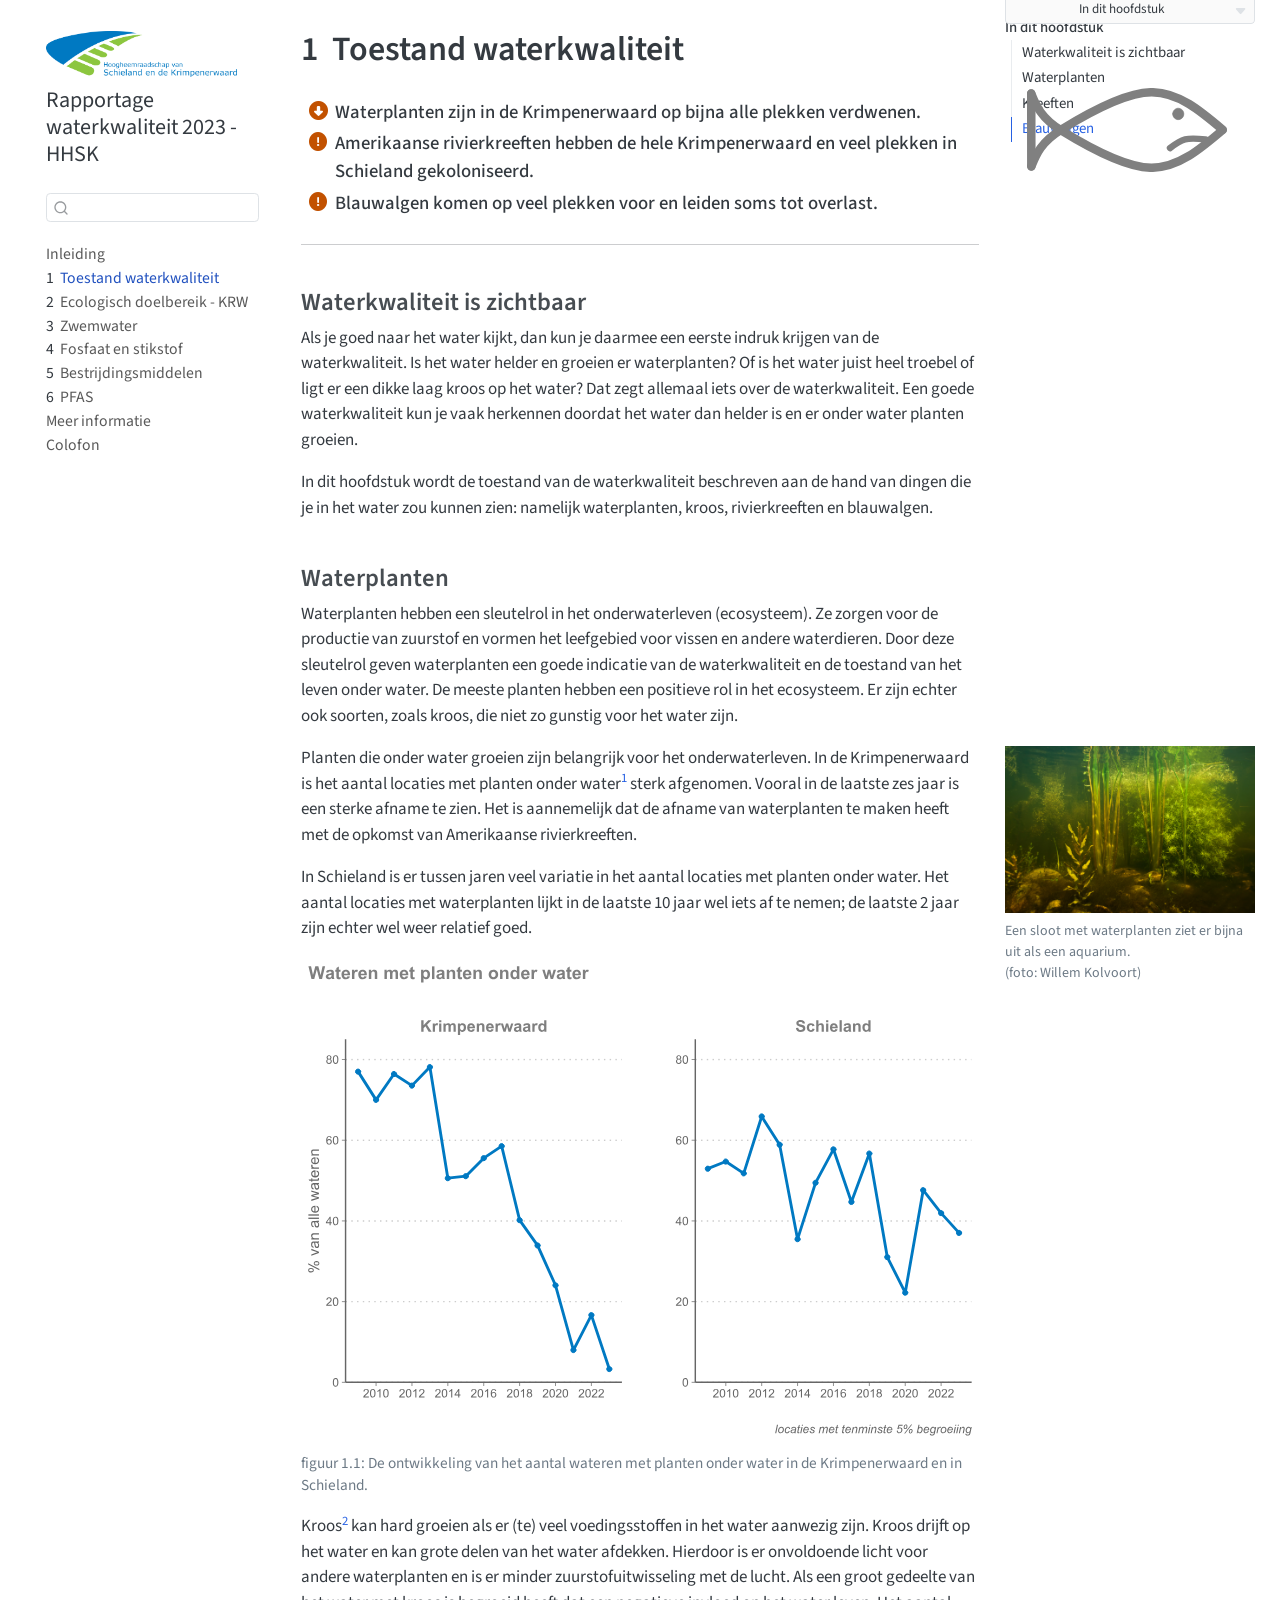
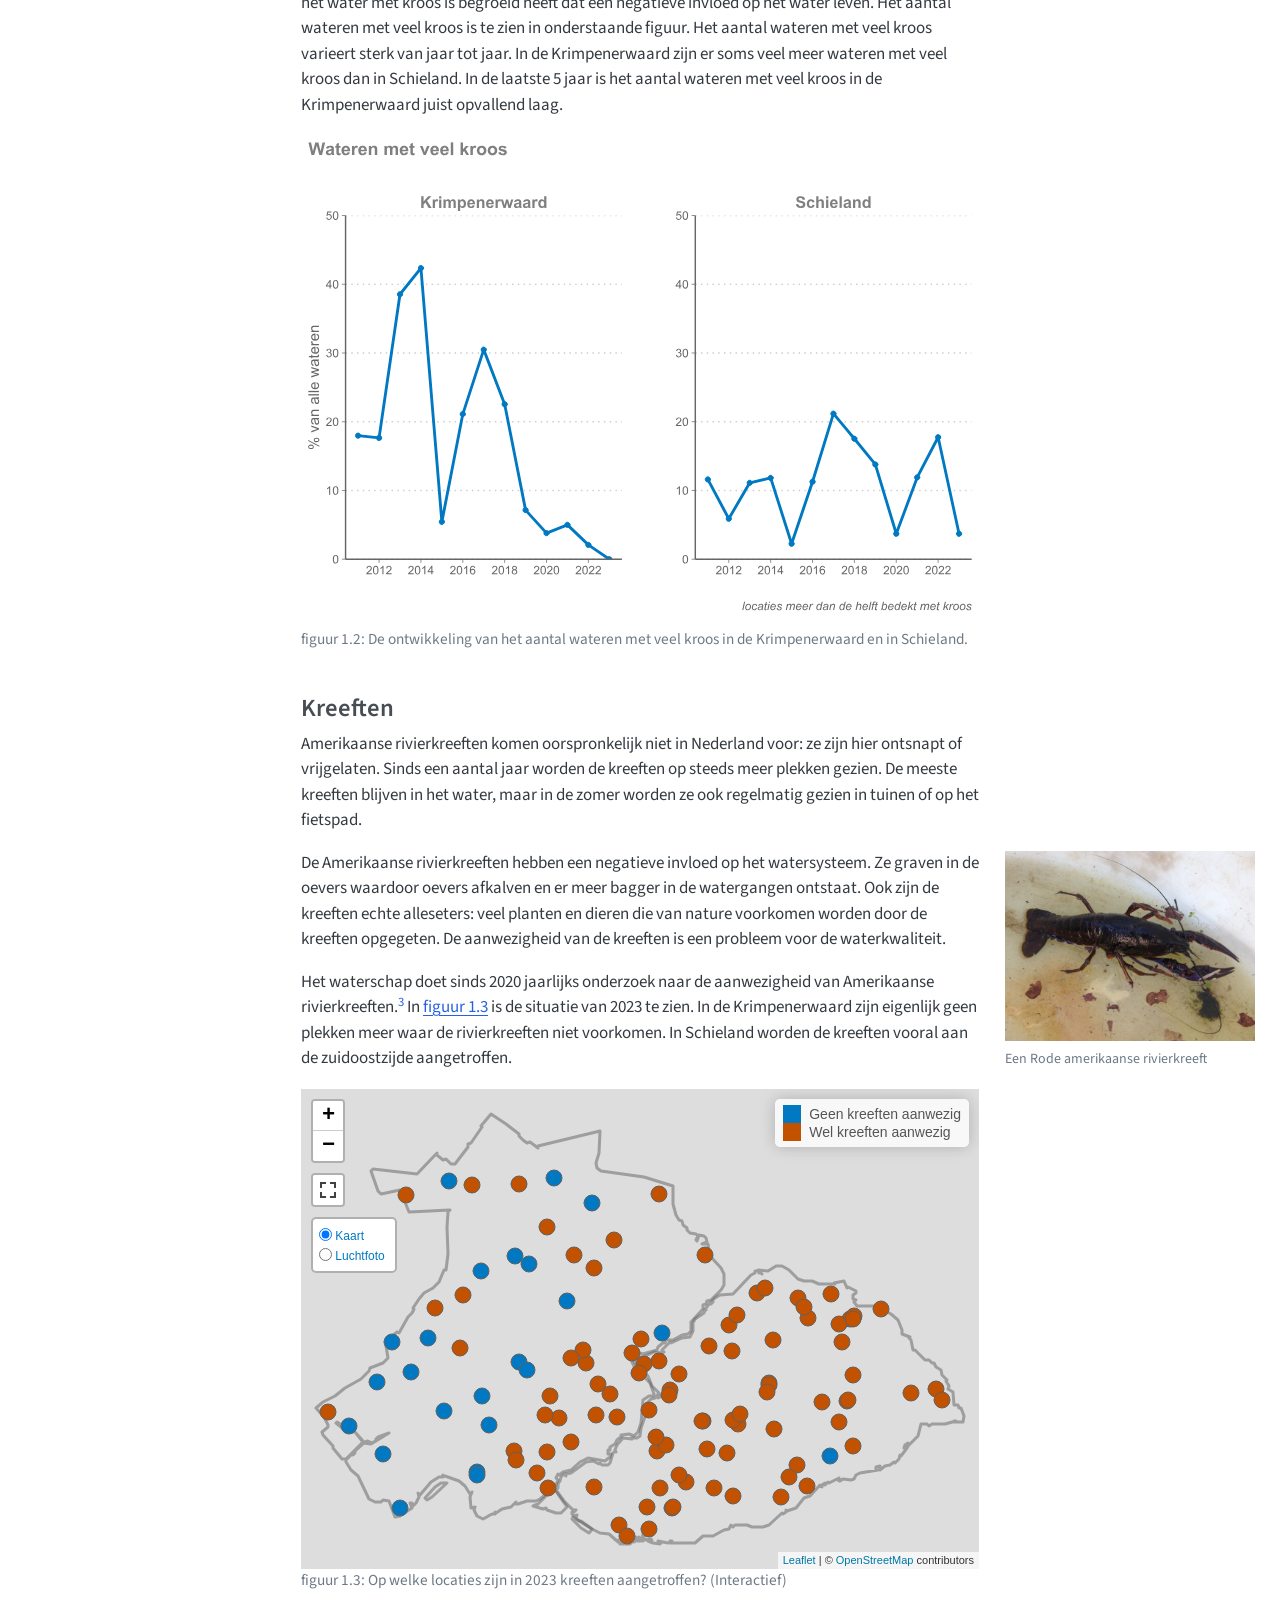
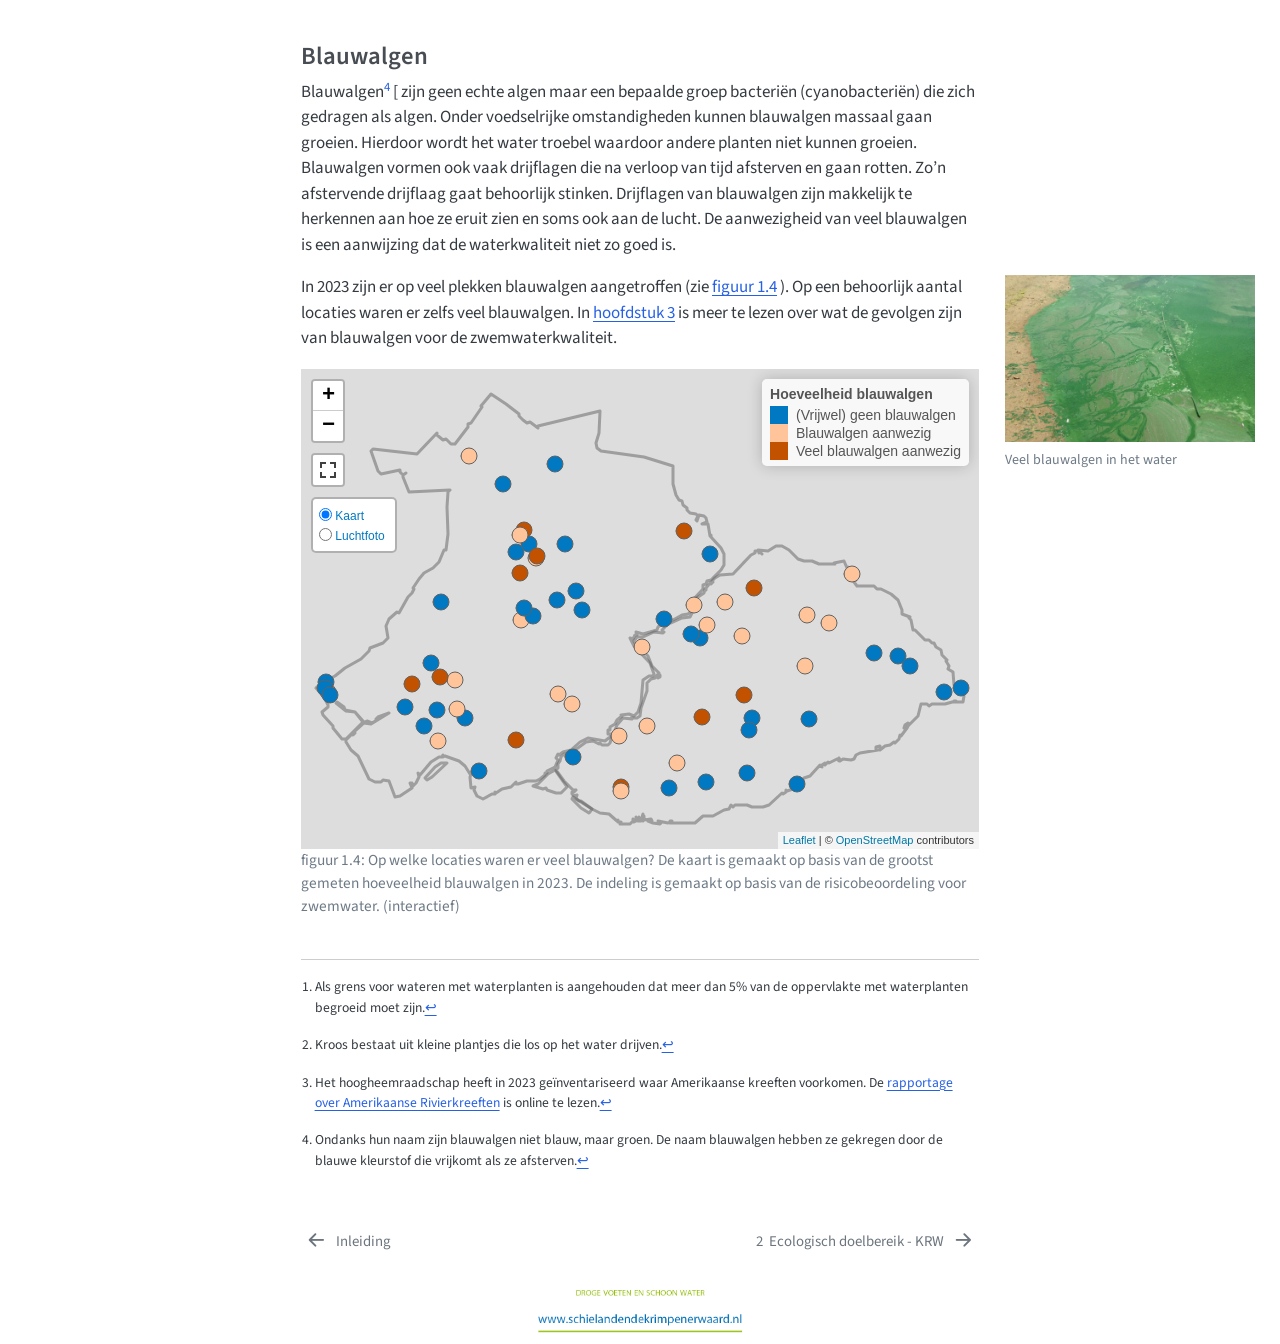
==== commit 30c3c189: "update rapportage" ====
--- a/_book/01-zichtbare-toestand.html
+++ b/_book/01-zichtbare-toestand.html
@@ -270,7 +270,7 @@
 <div class="no-row-height column-margin column-container"><div class="margin-aside">
 <div class="quarto-figure quarto-figure-center">
 <figure class="figure">
-<p><a href="images/onderwater landschap 1 liggend.jpg" class="lightbox" data-glightbox="description: .lightbox-desc-1" data-gallery="toestand" title="Een sloot met waterplanten ziet er bijna uit als een aquarium. (foto: Willem Kolvoort)"><img src="images/onderwater landschap 1 liggend.jpg" class="img-fluid figure-img" alt="Een sloot met waterplanten ziet er bijna uit als een aquarium. (foto: Willem Kolvoort)"></a></p>
+<p><a href="images/onderwater landschap 1 liggend.jpg" class="lightbox" data-gallery="toestand" data-glightbox="description: .lightbox-desc-1" title="Een sloot met waterplanten ziet er bijna uit als een aquarium. (foto: Willem Kolvoort)"><img src="images/onderwater landschap 1 liggend.jpg" class="img-fluid figure-img" alt="Een sloot met waterplanten ziet er bijna uit als een aquarium. (foto: Willem Kolvoort)"></a></p>
 <figcaption>Een sloot met waterplanten ziet er bijna uit als een aquarium.<br>(foto: Willem Kolvoort)</figcaption>
 </figure>
 </div>
@@ -280,7 +280,7 @@
 <div id="fig-submers" class="quarto-figure quarto-figure-center quarto-float anchored">
 <figure class="quarto-float quarto-float-fig figure">
 <div aria-describedby="fig-submers-caption-0ceaefa1-69ba-4598-a22c-09a6ac19f8ca">
-<a href="01-zichtbare-toestand_files/figure-html/fig-submers-1.svg" class="lightbox" data-glightbox="description: .lightbox-desc-2" data-gallery="toestand"><img src="01-zichtbare-toestand_files/figure-html/fig-submers-1.svg" class="img-fluid figure-img" style="width:100.0%"></a>
+<a href="01-zichtbare-toestand_files/figure-html/fig-submers-1.svg" class="lightbox" data-gallery="toestand" data-glightbox="description: .lightbox-desc-2"><img src="01-zichtbare-toestand_files/figure-html/fig-submers-1.svg" class="img-fluid figure-img" style="width:100.0%"></a>
 </div>
 <figcaption class="quarto-float-caption-bottom quarto-float-caption quarto-float-fig" id="fig-submers-caption-0ceaefa1-69ba-4598-a22c-09a6ac19f8ca">
 figuur&nbsp;1.1: De ontwikkeling van het aantal wateren met planten onder water in de Krimpenerwaard en in Schieland.
@@ -295,7 +295,7 @@
 <div id="fig-kroos" class="quarto-figure quarto-figure-center quarto-float anchored">
 <figure class="quarto-float quarto-float-fig figure">
 <div aria-describedby="fig-kroos-caption-0ceaefa1-69ba-4598-a22c-09a6ac19f8ca">
-<a href="01-zichtbare-toestand_files/figure-html/fig-kroos-1.svg" class="lightbox" data-glightbox="description: .lightbox-desc-3" data-gallery="toestand"><img src="01-zichtbare-toestand_files/figure-html/fig-kroos-1.svg" class="img-fluid figure-img" style="width:100.0%"></a>
+<a href="01-zichtbare-toestand_files/figure-html/fig-kroos-1.svg" class="lightbox" data-gallery="toestand" data-glightbox="description: .lightbox-desc-3"><img src="01-zichtbare-toestand_files/figure-html/fig-kroos-1.svg" class="img-fluid figure-img" style="width:100.0%"></a>
 </div>
 <figcaption class="quarto-float-caption-bottom quarto-float-caption quarto-float-fig" id="fig-kroos-caption-0ceaefa1-69ba-4598-a22c-09a6ac19f8ca">
 figuur&nbsp;1.2: De ontwikkeling van het aantal wateren met veel kroos in de Krimpenerwaard en in Schieland.
@@ -313,7 +313,7 @@
 <div class="no-row-height column-margin column-container"><div class="margin-aside">
 <div class="quarto-figure quarto-figure-center">
 <figure class="figure">
-<p><a href="images/IMG_4177a.JPG" class="lightbox" data-glightbox="description: .lightbox-desc-4" data-gallery="toestand" title="Een Rode amerikaanse rivierkreeft"><img src="images/IMG_4177a.JPG" class="img-fluid figure-img" alt="Een Rode amerikaanse rivierkreeft"></a></p>
+<p><a href="images/IMG_4177a.JPG" class="lightbox" data-gallery="toestand" data-glightbox="description: .lightbox-desc-4" title="Een Rode amerikaanse rivierkreeft"><img src="images/IMG_4177a.JPG" class="img-fluid figure-img" alt="Een Rode amerikaanse rivierkreeft"></a></p>
 <figcaption>Een Rode amerikaanse rivierkreeft</figcaption>
 </figure>
 </div>
@@ -322,8 +322,8 @@
 <div id="fig-kaart-kreeften" class="cell-output-display quarto-figure quarto-figure-center quarto-float anchored">
 <figure class="quarto-float quarto-float-fig figure">
 <div aria-describedby="fig-kaart-kreeften-caption-0ceaefa1-69ba-4598-a22c-09a6ac19f8ca">
-<div class="leaflet html-widget html-fill-item-overflow-hidden html-fill-item" id="htmlwidget-c18ee83d81a58d96507e" style="width:100%;height:480px;"></div>
-<script type="application/json" data-for="htmlwidget-c18ee83d81a58d96507e">{"x":{"options":{"crs":{"crsClass":"L.CRS.EPSG3857","code":null,"proj4def":null,"projectedBounds":null,"options":{}},"fullscreenControl":{"position":"topleft","pseudoFullscreen":false}},"calls":[{"method":"addProviderTiles","args":["OpenStreetMap",null,"Kaart",{"errorTileUrl":"","noWrap":false,"detectRetina":false}]},{"method":"addProviderTiles","args":["Esri.WorldImagery",null,"Luchtfoto",{"errorTileUrl":"","noWrap":false,"detectRetina":false}]},{"method":"addLayersControl","args":[["Kaart","Luchtfoto"],[],{"collapsed":false,"autoZIndex":true,"position":"topleft"}]},{"method":"addPolylines","args":[[[[{"lng":[4.54324335669854,4.543467956139107,4.543704337449786,4.543876591341457,4.544038882747111,4.54424216198875,4.544461110511214,4.544669644270133,4.544897866244426,4.545122377677838,4.545347469884479,4.545569809333868,4.545795597233642,4.546020226876665,4.546334126216298,4.546590968898397,4.546841997493105,4.546960808443478,4.546968594844908,4.547023642292694,4.547210020321755,4.547361097836118,4.547628854278897,4.547675201710323,4.547766029734669,4.547847448367448,4.547926475729144,4.548072617705305,4.54815382756764,4.548235277855471,4.548325434421743,4.548571177912561,4.548907094270941,4.549991577642922,4.550323940504692,4.55079678186967,4.55094581233991,4.551389114566731,4.552273376437844,4.552691544592878,4.552701824392306,4.552711316284444,4.552720549729095,4.55272948064645,4.55273810886897,4.552746434396593,4.552754442647831,4.552762103957001,4.55276944765465,4.552776415079678,4.55278303522762,4.552789279103158,4.552795146203641,4.552800636529127,4.552805720581767,4.552810427692109,4.552814638527394,4.55282208155465,4.552824464174482,4.552826573431644,4.552828348151853,4.552829773418612,4.552830849232058,4.552831590006285,4.55283196641086,4.552832007608941,4.55283169868405,4.552831054050224,4.552830044544709,4.552828699162982,4.552827017737676,4.552824985519872,4.552822617091197,4.55281991211661,4.552816870596229,4.552813492530232,4.552809877475513,4.552801481522834,4.552763800716964,4.55253144484822,4.552525905450501,4.552520747516174,4.552515970709876,4.55251158944518,4.552507589308233,4.552503998958722,4.552500818396422,4.552498047453646,4.552495685794864,4.552493733419885,4.552492204742321,4.552491099426722,4.55249041730516,4.552490158545155,4.552490200448861,4.552491114744453,4.552491833769115,4.552492142499924,4.552492720902129,4.552493561432573,4.552494649509988,4.552495985134208,4.552497582551307,4.552499427179825,4.55250153360103,4.552503872317052,4.55250436841824,4.552506742999555,4.552509261214497,4.552512311228189,4.55251560795009,4.552519107301088,4.552522838443755,4.552526801545609,4.552530952359853,4.552535320384394,4.552539890534996,4.552544663146869,4.552549623135897,4.55255475625603,4.552560076585713,4.552565717200159,4.552576074609797,4.552625011570394,4.553062884192051,4.553486948591917,4.553920216521936,4.55432649885339,4.554536815017586,4.554666558219667,4.555414705798009,4.555670817158171,4.556457884327037,4.556797669349006,4.557026391349514,4.557576891629874,4.557665504070691,4.557727507118238,4.557852832855929,4.55814757093844,4.55818725864318,4.558266174112041,4.558295394709173,4.558334014183196,4.558364883791,4.558433127223252,4.558481634649001,4.558517942446644,4.558573066438854,4.55858541846955,4.55865568898875,4.55869042638235,4.558730102969187,4.558766657761803,4.558805738641373,4.558837030832156,4.55889843655212,4.558901702437896,4.558967427911162,4.559020599493323,4.559045118670264,4.559067833521366,4.55909168838393,4.559117239547215,4.559146781210734,4.559199771017854,4.559251780464877,4.559267885384348,4.55934577206069,4.559403632466565,4.559449091102663,4.559499331994564,4.559541734308098,4.559650822803392,4.559688753915997,4.559785375312492,4.55987695944996,4.560015876112892,4.560181670978952,4.560220313323061,4.560329422595998,4.560394462247372,4.560450638029452,4.560485985085787,4.560626637556188,4.56072287295175,4.560929919072746,4.561083735919062,4.561544924042283,4.562021484115546,4.56245067272128,4.562693027195988,4.562999520433159,4.563481366672968,4.56364111003795,4.563743977185167,4.563956006071572,4.564483163609104,4.5648926639846,4.564902985892092,4.564980217069135,4.565107827346456,4.565111571982588,4.565205658272345,4.565232823839046,4.565237606844447,4.565279605256393,4.565327588977746,4.565339863909966,4.565356771572527,4.565428008815311,4.565454951827461,4.565497293936159,4.565539771992066,4.565606756410622,4.565709630335808,4.565925839135613,4.566345478656477,4.566354276324986,4.566626284946893,4.566787838453251,4.56730401157338,4.56755903555441,4.567753108005937,4.567921586991567,4.568384737390426,4.568926395887513,4.568948802110516,4.56909514456768,4.569486390278421,4.57000458258774,4.570586025344592,4.571034854591135,4.571448609498389,4.571836492889049,4.571909370110215,4.571988325567541,4.572221876400063,4.572594778998786,4.572963956523352,4.573342545487296,4.573721747984627,4.574092139799358,4.574470090484089,4.574708361968844,4.574833707722552,4.575035542540691,4.57518398145185,4.575185435586114,4.575428489596729,4.575428693071595,4.575431107564599,4.575589901414758,4.575728244280081,4.575968202855844,4.575993351808113,4.576273088057817,4.576527748663356,4.57680740911683,4.576833505553102,4.577008257278544,4.577020556812611,4.57709100994352,4.577165955660631,4.577447216604282,4.577799691908388,4.577995242006839,4.578371771678099,4.578902187133675,4.578942596799605,4.579384921392811,4.579840988492925,4.580009395384598,4.580040505428782,4.580208694316667,4.580904001107016,4.581014371427814,4.58190667386386,4.582681084113999,4.582796112462199,4.582869055948771,4.58327642588299,4.583615326031858,4.583728733945037,4.584054294018827,4.584356210894581,4.584545413853994,4.584698764956454,4.585168761185194,4.585173538923078,4.585431783783077,4.585659121733719,4.58588459216176,4.586144147241366,4.586710233751588,4.587303229337555,4.588069321087078,4.588382969968036,4.588954114768443,4.589788535436049,4.590069898785914,4.590161756696852,4.59019831086434,4.590229308446139,4.590372775773888,4.59061589415594,4.590858165308608,4.591714672502102,4.591779059086768,4.59204368802299,4.592258567535445,4.592531562029766,4.593241895374749,4.593834456068945,4.594457154187048,4.595121881167473,4.59577219468947,4.596396837892415,4.597072692605073,4.59771634384922,4.598356685697186,4.59868783205633,4.599007780934403,4.599234379549118,4.599658001257953,4.600014873050477,4.600242837788493,4.600978618559004,4.600981193541056,4.601564013779872,4.601632581839457,4.602303023523055,4.60295787765061,4.603611623807839,4.604265399352093,4.604912386109831,4.605548321594519,4.606198811859572,4.606840404564291,4.607327228400167,4.607497641196321,4.607665625277683,4.607756178606254,4.607824988771183,4.607855971535467,4.607884198508577,4.607921188063722,4.607963919111045,4.608005744819924,4.608052148844617,4.608071203325514,4.608101891442286,4.608124479031687,4.608141683831025,4.608161693206965,4.608187942614307,4.608197345900408,4.608190678017421,4.608189200590779,4.608176553311617,4.608147179865156,4.608112870675951,4.608068880559048,4.608016732811943,4.607980747979168,4.607939038351993,4.60790518974635,4.607866846589711,4.607828379146365,4.607793468993663,4.607756364340271,4.607716088918849,4.607681022701012,4.607652632730118,4.607641117105916,4.607613768375995,4.607609806665835,4.607583186111258,4.607581219430791,4.607551938778859,4.60753356874325,4.60750625674417,4.60746511402818,4.607416663649145,4.607358918423058,4.607315416106817,4.607187884891919,4.607068851058991,4.606970831876395,4.606850010523655,4.606740092172434,4.606627040348407,4.606510713827957,4.606393865884916,4.606277395906242,4.606156978729341,4.606154533018874,4.606042838850265,4.605940753852153,4.60590917345065,4.605786256507395,4.605688262392385,4.605574107598048,4.605498689658392,4.605334276404416,4.605279470328255,4.605269911678358,4.605299372690468,4.605451480182007,4.605984631479381,4.606888783489477,4.607773856202357,4.60801151997364,4.60801559503495,4.608491221187164,4.608809165119531,4.609117001192855,4.609208996918591,4.609757589341169,4.609882129745257,4.609986538033727,4.609986396946518,4.609950595641711,4.609925358956657,4.609922539793373,4.60994213623313,4.609971928302125,4.610003470602023,4.610020768273434,4.61006480655394,4.610093593098515,4.61009436292724,4.610121378117247,4.610195210274912,4.610213428040116,4.610224667781361,4.610227481322169,4.610246546201475,4.610262655444808,4.610284851231028,4.610314345382315,4.610350350749354,4.610380632051615,4.610615799144402,4.610641027106604,4.611072219435805,4.611769050602503,4.612014607620821,4.612164127723179,4.612206819482163,4.61232708343949,4.612675733748296,4.613048297280489,4.613337838029387,4.613772641415687,4.614091237349187,4.614521088643879,4.614696456844432,4.614836457419029,4.615132068904489,4.615685800141454,4.615760379495192,4.615811428417242,4.616331145674212,4.616947318787743,4.617652409093003,4.618279753620071,4.618422506831176,4.618458903390744,4.618990553499881,4.619683749357558,4.620285629168854,4.620591242820177,4.620930309642416,4.62102188295903,4.621090882130755,4.621252021390543,4.621568289266432,4.622180990961385,4.6223145043308,4.623376140007287,4.623445679552468,4.623895109352231,4.624562330003726,4.625056423620748,4.625681806176044,4.625864525937854,4.626026685476745,4.626078480142557,4.626410973774472,4.626671239595082,4.627223281649486,4.627420528695399,4.627896802785874,4.628659351442417,4.629116159270658,4.629178023050667,4.62944799336702,4.629628090248815,4.629729944436993,4.630509975763735,4.630710764293384,4.630890411334398,4.631112545462879,4.631285729313964,4.63149689913637,4.631633724249983,4.631801261273089,4.631959231881583,4.632367775938197,4.632573132325144,4.632952586164611,4.632978624939925,4.633103642433545,4.633233193354676,4.6334571326197,4.633742560344139,4.633979301980855,4.634311506944901,4.634590036835511,4.6347189623553,4.635230938864815,4.635251264568653,4.635386301928281,4.63538653559679,4.635386681507553,4.635477928006049,4.635644110711087,4.63566962110872,4.635731301817215,4.635876800474342,4.635991258354902,4.6361178802675,4.636344461107805,4.636576014154655,4.636799924451465,4.637034144702205,4.63726493529017,4.637491145027318,4.637718225125589,4.637892075997314,4.637948331736047,4.638024344452578,4.638181132652416,4.638410536928877,4.638632632655836,4.638853882683168,4.639073436983479,4.639479887332786,4.639511029358761,4.639555843477252,4.639619005178461,4.639733625363029,4.63989141978237,4.639990187369877,4.640172614992901,4.640192938377567,4.640262090159835,4.640333872004229,4.640343704906869,4.640567568010845,4.64073620294018,4.641017455616343,4.641273492005314,4.641289226786585,4.641291511235679,4.641411601539978,4.641422994017671,4.641508441765893,4.641541746857007,4.641669399423988,4.641919414203878,4.642271743823777,4.642321170228432,4.642336991978222,4.642496730465705,4.642617747972364,4.642910422736827,4.643300544156662,4.643300821989879,4.643716010749211,4.643852246065922,4.643997036942054,4.644324006914254,4.644406111244586,4.644500337283704,4.644833011843218,4.644871020963487,4.644902492896975,4.64498617414159,4.645016651629051,4.645040489615337,4.645189849338463,4.645699834825503,4.64636141819444,4.64637611367611,4.64656860175724,4.647058857192479,4.647386229059323,4.647421941440349,4.647648646585916,4.647719997350332,4.647822088794885,4.647908567080161,4.64800757150342,4.648074809139762,4.648176254605434,4.648226639583175,4.648295671870449,4.648369270387009,4.648429365540122,4.648499110877115,4.648543893746797,4.648562833607356,4.64863539557992,4.648696207370976,4.649017481750409,4.649502709035816,4.649535240565059,4.649582839635769,4.649613588223523,4.650037505947125,4.650742206118217,4.650975885124492,4.651297813310657,4.65161288567796,4.651972647632586,4.652110588519704,4.652342749534176,4.652622773351861,4.653076803810818,4.653510515200519,4.654196713124711,4.654564623962815,4.654747287668254,4.655193305887932,4.6555502838026,4.655765340285141,4.656247154579047,4.656630375413115,4.657238781506757,4.657882229436895,4.658158121960519,4.658275357055424,4.65832496644021,4.658372556845128,4.658435400934043,4.658571414638724,4.658643854806337,4.658693219327249,4.658892623335615,4.659084063943475,4.65907934617903,4.659077504368374,4.659074075493436,4.659054354238841,4.659040385386053,4.659031813896515,4.659005846046158,4.658985219468128,4.65898049381209,4.658974174107897,4.658966689161367,4.658963920178547,4.658963689363616,4.658963088856906,4.658962526560456,4.65896007834039,4.658957057570007,4.658953063258885,4.658949150447784,4.658948848555012,4.658947120700051,4.658942568687442,4.658939010135403,4.658936137596027,4.65893231695967,4.658926411888158,4.658919870053012,4.658912826970833,4.658909435174411,4.658905501178726,4.658903949159378,4.658897739625036,4.658889998484128,4.658881243447547,4.658872679165593,4.658864061129722,4.658855579788602,4.658847279011082,4.658838781950985,4.658832438166719,4.658825395532247,4.658817558314942,4.658810272508963,4.658579546695305,4.658563060981548,4.658558539163669,4.658549190311581,4.658540211431152,4.658531478958363,4.658522390386739,4.658513578442723,4.658509664334903,4.658505586894557,4.658503314919528,4.65849504857952,4.658486507399461,4.658479546648556,4.658471703732515,4.658470372251106,4.65846991973175,4.658467155197955,4.658462795206135,4.658457371192265,4.658453777333412,4.658450275016628,4.658445815765074,4.658443709311197,4.658442391687738,4.65844033270984,4.658437892917495,4.658433923092746,4.658433196605719,4.658430627898977,4.658427046160026,4.658423568731058,4.658421843495088,4.658417497119234,4.658414730001308,4.65841500748783,4.658432745811371,4.65843433631759,4.658439230271965,4.658444974573927,4.658450544225109,4.658453160010642,4.658456659533892,4.658459659157371,4.658462676569467,4.65846834051062,4.65847163545064,4.65847691061622,4.658480616538723,4.658483366300384,4.6584909886069,4.658492819002533,4.65849240453251,4.658486931206013,4.658478187301453,4.65847617320254,4.658474385018109,4.658473433851943,4.658471197602063,4.658467198377793,4.65846250427847,4.658458575407643,4.658454776876603,4.658450977916001,4.658450942531038,4.658450896813513,4.658449746734123,4.658448380978403,4.658446109820528,4.658433718349117,4.658429489722581,4.658429430601908,4.658429180715707,4.658428677579845,4.658427862316159,4.658419770172135,4.658416161850675,4.658415530725128,4.65840486863317,4.658395094555666,4.658385167675704,4.658360801083848,4.658354129269152,4.658348743886802,4.658338464375724,4.658337453674288,4.658329257188083,4.658325714547784,4.658313883034359,4.658308548472744,4.658292545403412,4.658273382515936,4.658252058295585,4.658243171897188,4.65823646016099,4.65822507142267,4.658210819111907,4.658198212472226,4.658185109520451,4.65817476675634,4.658163046577365,4.658150546819309,4.658144004657958,4.658136079755911,4.658127670565847,4.658118876082682,4.658117090950276,4.658116818038984,4.658112664858981,4.658108682905191,4.658107731485759,4.658105946412279,4.658105475283956,4.658105619922576,4.658105640352167,4.658108032422334,4.658108737618119,4.658109550673803,4.658110661656346,4.658114661602152,4.658115685057982,4.658116652799335,4.658117246049589,4.658122424960074,4.658123411400667,4.658127208101468,4.658127467066951,4.658134806831317,4.658137311596403,4.658149058641994,4.658181883701296,4.658188043156968,4.65819162942846,4.658201120969097,4.658213596763799,4.658226627256314,4.658228252002319,4.658241323240979,4.658261092102765,4.658277706679462,4.65829590968502,4.658314914665262,4.65832399314132,4.658341281210217,4.65836042525491,4.658379669788239,4.658398420607408,4.658417911348139,4.658434983171782,4.658447232836974,4.658460036177374,4.658473777819136,4.658483953089054,4.658503394990525,4.658574907474919,4.658731262542286,4.658755694777888,4.658763633680282,4.65877810079404,4.658791758299597,4.658799508851057,4.658805548677505,4.658819751861457,4.658822799594711,4.658835816328231,4.65885112129204,4.658868266901111,4.658870830446773,4.658883310631391,4.658890425521887,4.658898398362314,4.658914533410909,4.658936351537174,4.658955358514022,4.658966267674015,4.658981440295958,4.658996732383953,4.65901314339923,4.659013905146956,4.6590209230608,4.659033574121139,4.659046471273467,4.659052550620238,4.659061548676799,4.659081092093225,4.659096291963152,4.659127754143802,4.659156559271334,4.659157725539374,4.659188210352113,4.65921458271977,4.659230883487542,4.659233574630658,4.659268170051432,4.65927064944361,4.659308828254285,4.659347309447144,4.659360745901228,4.659368000964969,4.659386262228458,4.659392967130244,4.659417285352293,4.659454034286497,4.659488974388619,4.659532487938312,4.65954502381238,4.659549580772582,4.659550419273276,4.659568366353886,4.659571740533604,4.659600226849554,4.659614434011048,4.659638493422439,4.659656240789547,4.659676798477348,4.659711422401742,4.659717933256616,4.659727338805508,4.659750995405274,4.659782846684783,4.659813640842766,4.659816965671236,4.659823031729423,4.659845632241706,4.659932539713271,4.659956986202878,4.65997336845805,4.660003362454942,4.660024659018628,4.660053386962441,4.660062270395493,4.660065871415875,4.660087917699483,4.66012011767898,4.660133645815083,4.660144721011876,4.660160208802408,4.660186116322237,4.660215185906019,4.660236802574361,4.66023963769074,4.660249434189502,4.660257865218791,4.660259631536482,4.660290713391507,4.660308840749422,4.660325619390157,4.660343939494396,4.660378845115085,4.660429903692223,4.660457267207343,4.660504393327265,4.660536912541557,4.660573031168002,4.660601860923926,4.660668764965071,4.660711150154842,4.660799312371822,4.660870674173892,4.660904718113682,4.660949517361884,4.660982879564432,4.661014108719158,4.661052818827888,4.661081988620157,4.661108446933237,4.661141068420196,4.661194385563053,4.661224799199541,4.661261864806206,4.661290930435888,4.661313848316105,4.661351831856815,4.661381193876194,4.661410140892007,4.661440672980789,4.661469767953729,4.661519110254445,4.661546083254648,4.66154981602044,4.661550334868498,4.661577796782008,4.661591853734991,4.661611472868677,4.661625538226699,4.661658450848013,4.661663634482151,4.66167799674214,4.661694366433162,4.661739576167236,4.661781324680996,4.661788710361015,4.661801379532556,4.661809491940391,4.661821972842908,4.661831901807441,4.661834294478766,4.661855472992701,4.661869070331829,4.66188893458989,4.661924899027995,4.662248827142866,4.662264439581484,4.66228342114792,4.662297199074288,4.662311172684401,4.662328978963302,4.662329349906104,4.662330578277708,4.662341543290116,4.66235905113321,4.662372007383933,4.662373708395507,4.662401756516355,4.662419564940854,4.662447569893469,4.662451713964893,4.66246955973495,4.662493275553811,4.662519750307489,4.662537363712893,4.662568311711373,4.662591774464991,4.662611901921859,4.662631336581269,4.662643875654729,4.662655049097038,4.662684892443571,4.662686080613531,4.662712937912921,4.662742016971076,4.662744979163183,4.662792047357211,4.662800575379881,4.662813132983019,4.662833521748439,4.662844755979549,4.662889275269834,4.662890328527478,4.662945231363219,4.662986699880026,4.663017329555927,4.663042465864309,4.663109344034456,4.663110280148365,4.663286881140461,4.663376726027518,4.663402912302839,4.663482729615495,4.663586910689579,4.663716468350221,4.663766849652369,4.663783682505209,4.663976591196229,4.664057344558294,4.664133242013877,4.664220555755655,4.664262963608756,4.664292393153639,4.664294955288381,4.664355559801343,4.664401694932373,4.664477977884076,4.664564058166278,4.664612577940326,4.664635273465979,4.664705055309739,4.664754600427303,4.664758855942952,4.664776809227126,4.664811296905207,4.664862354565089,4.664980600053291,4.665012149840836,4.665022745489647,4.665059348006327,4.665065203045499,4.665108888976637,4.66511924460517,4.665162916810759,4.665182507677668,4.665222963521178,4.665260820827102,4.665290025783444,4.665321766310937,4.665349325501307,4.66536950145017,4.665371558758299,4.66538609494489,4.665403210559524,4.665404067898232,4.665430317616281,4.665451072497557,4.665453936333274,4.665456298145963,4.665476728425413,4.665504340932092,4.665552754723547,4.665568160479638,4.665573713822424,4.665574833261468,4.665601156520238,4.665665920228932,4.665826943668876,4.665845720435065,4.666072616498832,4.666094981201366,4.666207730060325,4.666215626115564,4.666220595968428,4.666223184037054,4.666221527651434,4.666221268729324,4.6662816406203,4.666285166509503,4.666287023576426,4.666435775030438,4.666446670587534,4.666610574520404,4.666621791261459,4.666704608510258,4.666789265237982,4.666807285053252,4.666808653719345,4.666814245803889,4.666816600434001,4.666819102201204,4.666819970455614,4.666822133806912,4.666841883523469,4.66687152038405,4.666884354681385,4.666964446427112,4.667005159487119,4.667040894058211,4.667128425571179,4.667142131931732,4.667265417433752,4.667297689291257,4.667352674165691,4.667418812296683,4.667477672269456,4.667490703902852,4.667507889498851,4.667520126896259,4.667526230662516,4.667542364365275,4.667546435445701,4.667557301566604,4.667564632629205,4.667569473578332,4.667572093006301,4.667586305765034,4.667589341927009,4.667590443126876,4.667636862233602,4.667666374546317,4.66766991657434,4.667671374928861,4.667685721900744,4.667684183395416,4.667645576972345,4.667641580335964,4.667686504442504,4.667688625322528,4.667685694127329,4.667686516056119,4.667687293412184,4.667688070912527,4.667692151706119,4.667700148990828,4.667711838453712,4.667726143993677,4.667740749687186,4.667754161138456,4.667767020686243,4.667775160437967,4.667785897935528,4.667794146003671,4.667812964075432,4.667839158764442,4.667859733561181,4.66788172238091,4.667902366504642,4.667914356117588,4.667919726262656,4.667930006114448,4.667948030387365,4.667967797711866,4.667985797862702,4.668009090370861,4.668029130118517,4.668044385806102,4.668067585072033,4.668086984610469,4.668109932128674,4.668132203983489,4.668160043666933,4.668182738550958,4.668206243782038,4.668209639586253,4.668229497863392,4.668266912245276,4.668300991512317,4.66833225395516,4.668358003944386,4.668383719872874,4.668409534301223,4.668433771838852,4.668454349040501,4.668475639085313,4.668499646520588,4.668531605643003,4.668578273641108,4.668616346292805,4.668643705851379,4.668661527487623,4.668685005887105,4.668704582513729,4.668723483065802,4.668739501211198,4.668767285940159,4.668790747707848,4.668815632704593,4.668849317189738,4.668883838974992,4.668909282280063,4.668925429312308,4.668959391380684,4.668995718556112,4.669036467142771,4.669072632704237,4.669116730506041,4.669159241609893,4.669192777554215,4.669226680854837,4.669262508304095,4.669303241932117,4.669347016260425,4.669386251439743,4.669437958042036,4.669463502718602,4.669495569633712,4.669539314346523,4.669585497535704,4.669641463736697,4.669685884067309,4.66973031892174,4.669767482772162,4.669800693144215,4.669837577832947,4.669850797920208,4.669875534331794,4.669913593352503,4.669947642071842,4.669979282698772,4.670007750632059,4.670027374569622,4.670036540346646,4.670038317796616,4.670056796610536,4.670135403793618,4.670129961820006,4.670179767539883,4.670244094394871,4.670353700137807,4.670430109367941,4.670623828003492,4.67079531109652,4.671160297917885,4.671679914424222,4.672462993871691,4.673235307157619,4.673243791358611,4.673314249686706,4.673406699727207,4.673946694164542,4.674477881411002,4.674559793560609,4.674637960955383,4.674713451217668,4.67478430518027,4.674844018691849,4.674910779159119,4.674968437289015,4.675016703164344,4.675054213968425,4.675089254557093,4.67512189219179,4.675140742372633,4.675154231322368,4.675164330799363,4.675166921715325,4.675163116354185,4.675162336882572,4.675161273307332,4.675160627679582,4.675138047269566,4.675105142698454,4.675057979238214,4.67500042193789,4.674846493940137,4.674718478136595,4.674683681064182,4.674574770210937,4.674461895596204,4.674349035253252,4.674289936365063,4.67428068497307,4.674280359212997,4.674271037278003,4.674242149504602,4.674236243353922,4.674219352806422,4.674215488195471,4.674215418503777,4.674213920409212,4.67421102218961,4.674208432158509,4.674202369951979,4.674171541578267,4.674164929062183,4.674162806814859,4.674142409094701,4.67414085410434,4.674140250922314,4.674138033073115,4.674141259713645,4.674155229480035,4.67415710036892,4.674162635333741,4.674203022600654,4.674219669569325,4.674235271913621,4.674247117519842,4.674267274789556,4.674309721890707,4.674372378678071,4.674387001661279,4.674408495891739,4.674432897024682,4.674504943491357,4.674551928396096,4.674669779736704,4.674759045985937,4.674848348858719,4.674876196787669,4.674923808844368,4.674964833834178,4.67506685428226,4.675203672376428,4.675210500043017,4.67528054787279,4.675331308586509,4.675338296812789,4.675373770254733,4.675397711448221,4.675403150001133,4.675415905599992,4.675422300204181,4.67542462109266,4.675426527793213,4.675425648815643,4.67542063444766,4.675403869895095,4.675388709162492,4.675386374675848,4.675377139270125,4.675355462060341,4.675334130585497,4.675314310814677,4.675307669659471,4.675303521953829,4.675286370137745,4.675266789416184,4.675250789840339,4.675237198882408,4.67522829463313,4.675218456791747,4.67520515804406,4.67519390600317,4.67518540849521,4.675180897905275,4.675178551877981,4.675175904221281,4.675174812400154,4.675175284595186,4.675177141554411,4.675180456558039,4.675206846425318,4.675227648229743,4.675271998721498,4.675277575740461,4.675279749620445,4.67533128245157,4.675414198323763,4.675422740517267,4.67557586893125,4.675728489386318,4.675758220531514,4.675793736221482,4.675796189998529,4.675791602382285,4.675790419056713,4.675782281248099,4.67577080099019,4.675778018333088,4.6757786782161,4.675791369706094,4.675816742537126,4.675857508973531,4.675906048750754,4.675964479933409,4.676033723142669,4.676111009142168,4.676190754614844,4.676272204977625,4.676354916084681,4.676593105289412,4.676692455394423,4.676889754273001,4.677131145387629,4.67723935356668,4.677711604085918,4.677775485578318,4.67780015446547,4.677881491199311,4.677964894920123,4.678040027224578,4.678047670477479,4.678130489048766,4.678212317217507,4.678294117337063,4.678377355421656,4.678457947825722,4.678538199556005,4.678618670229023,4.678697031737876,4.678776114030099,4.678855834028817,4.678934053728686,4.679010422791301,4.679086770000815,4.679163418787891,4.679239767240309,4.679314533436474,4.67938850091608,4.679535091141109,4.679607051995267,4.679748509082907,4.679888347740081,4.679955580358214,4.679971455401971,4.680023588983454,4.680090344816509,4.680156164844402,4.680220640034144,4.680346176286649,4.680407740662747,4.680462500121511,4.680530870299694,4.680544398194871,4.680607654895645,4.680649369708535,4.680707089621195,4.68076345055368,4.680819189082157,4.680873476693753,4.680926884927844,4.680979627567429,4.680980504881425,4.681026385833092,4.681069359452931,4.681111665324099,4.681147451536891,4.681204277787648,4.6813319384072,4.681360899673551,4.681393013806662,4.681395122681151,4.681400257947166,4.681435463784235,4.681452932157946,4.681458812451184,4.681234640245878,4.681257500749515,4.681238927621454,4.68115697592328,4.680903055448403,4.68088757780895,4.680822983532311,4.680795968750857,4.680643630932884,4.680619188338852,4.68061602034969,4.68048587291381,4.680230784441846,4.679966031574336,4.679652972292001,4.67964457719667,4.679569445848467,4.6793955578915,4.678984282391547,4.678723934292453,4.678677331408946,4.678517732804437,4.678459740554592,4.678417316338506,4.678381377721886,4.678195000572342,4.678180176245914,4.67810524274318,4.678072562569488,4.678025874369688,4.67798948067097,4.677972951277477,4.677972493680601,4.677971318747589,4.677961142863519,4.678008975795791,4.678035460002642,4.678144930785105,4.678176560956965,4.67820771037392,4.67823937646956,4.678272735884606,4.678316750935766,4.678391455284599,4.678438145911445,4.678491175535722,4.678550324374163,4.678615077760804,4.678683277697312,4.678754802472677,4.678829095580973,4.678906156468733,4.679072438789919,4.679241394032918,4.679288062190149,4.679348767230016,4.67946226134087,4.679593590217936,4.679688425990244,4.679703345982837,4.679884504064812,4.680116266192105,4.68037008247827,4.680593657344613,4.680614305277236,4.680637430969549,4.680899947684852,4.681108738561382,4.68135894425783,4.681551888892256,4.681708620964283,4.681798789896778,4.681923163369039,4.681946623586639,4.681998491341338,4.682039835781111,4.682074414895834,4.682101812344065,4.682122168153903,4.682154171482508,4.682208105210393,4.682252553143507,4.682259489347704,4.682397285326367,4.682409340405126,4.682412005748862,4.682445836141334,4.682478538185706,4.682527245583971,4.682566723378806,4.682593506835355,4.682603738308163,4.682615780239207,4.682620645027597,4.68262379893681,4.682619419219018,4.682614902836141,4.682596575281025,4.682565879814267,4.682501285359423,4.682489191043453,4.682396902882726,4.682336861497708,4.682285426672113,4.682277300128138,4.682254840058333,4.682237067874014,4.682241301429688,4.682252617341181,4.682266786781985,4.682396503078052,4.682474037337784,4.682572993840629,4.682676844525015,4.682700213195756,4.682765253466946,4.682773411156144,4.682879140856461,4.683008042404648,4.683050200964022,4.683059824613419,4.683069086794904,4.683073071125215,4.683077972377944,4.683086540332105,4.683094746536249,4.683109159338027,4.68312319595895,4.683130083737773,4.68313685555202,4.683150153530542,4.683163030642989,4.683194799585165,4.683212351485999,4.683228845399617,4.683243972055975,4.683263294885263,4.683273732369463,4.683292537664618,4.683421779283107,4.68344884726451,4.683497288012815,4.683555481648926,4.683555601701062,4.683621982576939,4.683635779738889,4.683675653742736,4.683705900082633,4.683708959468634,4.683734012671144,4.68378012035763,4.68378203706548,4.683785002410876,4.683788925474221,4.683790302027164,4.683794252104184,4.683870696850708,4.683912966685519,4.683924380852341,4.683942723452306,4.683756808527805,4.683544142317198,4.683355370457742,4.6833619856499,4.683372951291489,4.683375111810669,4.683375916261005,4.683369764840826,4.683349279483354,4.683296862059575,4.683281309445928,4.683285065579332,4.683308019786445,4.683311671698056,4.683311850433496,4.683327272793743,4.683411058567604,4.683457297425163,4.683592604556115,4.683991620885807,4.684087178162682,4.684101659336015,4.684152183305984,4.684178368717358,4.684268139959702,4.684362395477647,4.684438681674687,4.684526566318665,4.684660534459307,4.684735083729551,4.684779884688707,4.684812204218344,4.684812693173198,4.684874932415305,4.684951804959885,4.685036186159138,4.685124286595387,4.685208302926075,4.685295190893795,4.685383307610903,4.685469978363836,4.685560813128698,4.685641579307958,4.685737287273709,4.685743073158489,4.685835793495154,4.685851495085956,4.685940779543199,4.685974873517804,4.686064269202776,4.6861044108026,4.686154713033282,4.686258863363077,4.686316699297725,4.686367948600229,4.686467642918734,4.686571518574053,4.686585156190898,4.686686024770968,4.686695034030896,4.686798654066365,4.686914492353706,4.687000627961598,4.687075741750496,4.687171557316888,4.687316943064837,4.687593617036772,4.687629793970296,4.687671603665668,4.687775655600827,4.68781631817364,4.687878606778776,4.687990548098072,4.688092460242242,4.688198757904513,4.688270312063775,4.688399002915586,4.688603047478677,4.688869320163051,4.689104835330546,4.689377875713761,4.689658378759069,4.689744981588501,4.689764124378855,4.689818242520559,4.689924123725784,4.690024902093478,4.690045213967162,4.690145608065187,4.690170912737978,4.690199976954312,4.690304618882367,4.690486386674278,4.690584350570342,4.690682277737904,4.690850254922986,4.69105474291767,4.691222557755504,4.691291768319632,4.6913170433845,4.691339058241805,4.691399794874581,4.691455604250777,4.691577546287783,4.691653912615048,4.691738279453108,4.69182562077515,4.691911761253329,4.691999928558816,4.69200766971352,4.692080624954519,4.692101173421166,4.692119626655033,4.692182953416848,4.692272395516969,4.69237449669781,4.692479197165966,4.69261848839476,4.692709377766133,4.69279152226801,4.692801456050447,4.692836268126576,4.692876516338367,4.692910520619986,4.692936351018082,4.692962592484608,4.692983416883192,4.693009512418685,4.693040851819028,4.693069394532968,4.693107016314334,4.69312948982881,4.693152426072433,4.693175044817875,4.693193367352562,4.693211005294557,4.693212534880976,4.693212879735795,4.69321500170795,4.693222642387714,4.69322930983059,4.69323113854607,4.693231907771145,4.693227554336887,4.693210963325263,4.693207248757327,4.693207064501647,4.693196719526797,4.693170524269428,4.693142194790511,4.693117053794905,4.69311306722095,4.69310797286693,4.693104628744442,4.693076977157913,4.693038211966045,4.693034702072249,4.693025427089345,4.692998245215646,4.69296695384875,4.692898506600708,4.692888444641576,4.692843786053625,4.692776660453116,4.69279492584763,4.692798266773885,4.692842106681161,4.692843040309358,4.692854448965929,4.692903088613702,4.692929932780706,4.692960818088285,4.692960920299474,4.69299473795872,4.692995657163551,4.693006161585825,4.693030977608117,4.693034303829398,4.693049986885016,4.693070542497496,4.693079033208355,4.693164771712839,4.693178164655296,4.693179083859192,4.693201843163784,4.693229665019165,4.693246311365711,4.693298818285978,4.693433136435156,4.693438432250593,4.693509788172218,4.693565548147151,4.693644022422685,4.693661179092709,4.693680684522866,4.693684127505827,4.69369010897088,4.693683359626543,4.693668461533677,4.693666451697477,4.693622643280761,4.693615090574768,4.693474007468243,4.693464029437894,4.693461798218084,4.693423326670747,4.693422952422374,4.693422343839257,4.693419923095381,4.693413905070614,4.693411843459849,4.693411276337194,4.693402740797651,4.693402214857081,4.69339293180925,4.693392696641138,4.69338537828482,4.693383178717038,4.693382763567859,4.693373854653778,4.693373204476891,4.693364475139339,4.693363949062713,4.693355620740542,4.693354901791455,4.693347043535438,4.693345550035838,4.693342699472827,4.693330822408315,4.693144332249425,4.693109964288296,4.692965945780681,4.692899641543006,4.692646066662607,4.692530665539427,4.692285012302949,4.692055447919124,4.691865507326534,4.691606085153355,4.691397180186274,4.691359367530728,4.691130974993939,4.69093718562089,4.690728552742534,4.690572723393551,4.690344618108862,4.690042594671298,4.689744200752836,4.689527505568964,4.689407218206554,4.689234648705173,4.689166827737579,4.68888937927278,4.688605462062979,4.688430830497772,4.688126106809585,4.687807279906547,4.687653378081587,4.687746202260322,4.68753206802616,4.687394201538135,4.687265869316837,4.687146218015062,4.686860262286496,4.686763217317807,4.686522737720042,4.686307466140929,4.686115706493861,4.6859210509685,4.685733929959049,4.685537844069329,4.685355928376382,4.685126333292838,4.684969121099082,4.684700292654449,4.684482000233794,4.684233549524428,4.684045568847632,4.683703697652733,4.683596977932764,4.683410432632487,4.683245596517138,4.683166370014367,4.683030308049705,4.68283846199769,4.682637631827499,4.682560463570958,4.682375265038669,4.682270325807354,4.682099717264638,4.681955456673991,4.681735976493767,4.681478097606563,4.681347445928714,4.68123812262793,4.681300696300632,4.681342351180272,4.681404579157155,4.6815716696287,4.681609749746451,4.681626449525387,4.681632519196532,4.681621408188129,4.681573923529107,4.681502911008568,4.681481702633866,4.681418044073576,4.681368754884629,4.681342639328313,4.681338254632223,4.681323910341485,4.681293959639766,4.681212059760397,4.681128410079453,4.681089477351425,4.681049570089166,4.681025984790474,4.680981189901787,4.680963650368279,4.680927925040941,4.6809009746874,4.68088109372983,4.680877838105777,4.680895235128853,4.680924585467115,4.680932370188645,4.680913486911094,4.680864895574698,4.680861259748305,4.680892117398846,4.680906723306311,4.680876997887127,4.68088791504735,4.680953515775821,4.680998037437311,4.681018524505483,4.680984422930442,4.680894679694066,4.680860924281259,4.680802810112621,4.68073259049255,4.680677187398872,4.680624451727982,4.680575416080434,4.68043382874741,4.680295544694101,4.680180570499093,4.680098782172103,4.680015281862033,4.679980123794057,4.679963985550869,4.679931600297392,4.679870175608145,4.679847194050963,4.679848152855183,4.679848893360711,4.679876927803092,4.67984775712632,4.67970855723237,4.679625213690859,4.679517841439495,4.679460992938712,4.679418413852452,4.679369912962453,4.67930758131726,4.679223958308702,4.679154296390709,4.679081013175064,4.679018550892912,4.678940675312338,4.678913173753315,4.678928238295432,4.678918069990675,4.678922277300928,4.678925481292301,4.678854255851625,4.678903803300671,4.678902410087479,4.678789807090706,4.678635388038193,4.67861829436674,4.678835387869504,4.678956477264926,4.678982093133666,4.678962310834273,4.678889131511506,4.678699116681779,4.678553969894129,4.678509188591105,4.67842313641093,4.678332734561635,4.678270933162933,4.678205467994099,4.678109428810457,4.677923326751097,4.677745447290872,4.677567912822918,4.677198203056484,4.676927032260602,4.676717167990951,4.676410718172672,4.676126166907918,4.675702978882065,4.675193549946655,4.674865926389169,4.674644834363695,4.674155444074087,4.673747491997738,4.673495544001991,4.673365022438029,4.673208213096747,4.672986741465333,4.672706856618529,4.672525203495463,4.672347058219762,4.672138554125317,4.672073945545834,4.672005293262095,4.671917677105553,4.672014298008222,4.671609781064003,4.67150881221835,4.671355782677582,4.671261767841107,4.671119665537814,4.671050422050911,4.670986093526963,4.670772163174249,4.67070167280692,4.670633551683749,4.670627663780999,4.670653300990202,4.671089919231277,4.671109653259979,4.671167314634486,4.671343867227018,4.671426555319758,4.671376437190684,4.671263009740234,4.671117772669045,4.671023135266817,4.670988202541081,4.670901342827181,4.670842056767224,4.670788684564799,4.670790737619004,4.670842555961618,4.670829473267241,4.670757906969619,4.670643738454856,4.6705919210404,4.670465119757118,4.67028668904509,4.670197527056377,4.670113538984482,4.669942799392142,4.669791845532033,4.669670841247648,4.669719787941567,4.669661675147474,4.66954814414107,4.669356675155281,4.669030969819426,4.668774820204767,4.668546969071094,4.668443249210851,4.668253362420442,4.668004915441137,4.667544895858593,4.66727053914585,4.666986658844089,4.666787517599214,4.666042247041821,4.665737292504296,4.665691561374262,4.665251508063193,4.664966024287497,4.664635371884665,4.664589718512481,4.664316490663265,4.664407919166301,4.664192799265157,4.66398860502012,4.663929475593768,4.663826784893822,4.663183501592957,4.662952939014358,4.662464808742223,4.662174493093415,4.661744976318512,4.661415055632139,4.661121107572509,4.660375733066279,4.65954515138408,4.659225905338594,4.658766421998013,4.658392780218168,4.657765105812969,4.656800392130006,4.655680648556442,4.655411775604837,4.655241611708509,4.655110959672213,4.654972384781961,4.654926775701429,4.654833549628592,4.654808093097496,4.654724103797862,4.654709903877284,4.654668909892368,4.654388697671224,4.654250075613894,4.654179267639501,4.654181915201577,4.654008557862974,4.653845434388143,4.653638115306845,4.653320024512507,4.653054797581647,4.652594950083685,4.65236886699984,4.652833184817284,4.652875766346837,4.652846203068099,4.65268399399024,4.652521450936264,4.652431491281872,4.652240551384152,4.651974772320776,4.651751746360944,4.651637521057162,4.650968715417645,4.650161180607112,4.649841410253864,4.649015134501721,4.648063486461075,4.647611511336357,4.64737008048929,4.647714414917655,4.647798044754762,4.648000594698065,4.647728064548396,4.647419270869238,4.647177601583117,4.646934011625121,4.646612821848995,4.646497179971954,4.646370945178562,4.64625904912304,4.645837590084679,4.645761146812563,4.645068087774479,4.644747328053958,4.644304012587734,4.643997501517545,4.643506159630761,4.643405015397365,4.643330594856415,4.642898927456054,4.642747153741572,4.64257470737841,4.642384301941011,4.642114078686539,4.641944997480548,4.641784472249852,4.641591922730726,4.641175557745918,4.640760068546721,4.64035013659534,4.639649345698613,4.63811210787569,4.637886683705694,4.637725494896435,4.637582675956784,4.637493324692326,4.63746270808851,4.637403093499515,4.637214092428167,4.636957889365864,4.636839647581793,4.636523538058571,4.636400304137804,4.636232471525244,4.636095115111092,4.635800555536492,4.635678478936494,4.635406120631687,4.634889583827771,4.634616986000327,4.634333152482219,4.634096416595018,4.63402279825333,4.633746637715674,4.633701894315613,4.633588489071913,4.633527067731229,4.633271318418323,4.633206689225934,4.633196293528925,4.632846991985196,4.632725608326861,4.632741240023075,4.633049001879174,4.633079228547309,4.633138199736227,4.633205526489416,4.633174352310167,4.633044843000413,4.632814856353785,4.632444508254287,4.632150892714266,4.631957140077728,4.63148382789816,4.630993757702114,4.630677686191973,4.630447321505863,4.630335429903628,4.630251789698377,4.630062182063703,4.629632494676445,4.629236999319899,4.628881272419078,4.628616400528449,4.628557427446676,4.628552146692901,4.628570619175956,4.628611526033432,4.628665166458767,4.62870578866967,4.628674987436134,4.628893936439421,4.628862071972781,4.62893820829876,4.629025445031229,4.629140221656347,4.629352094212335,4.629468217988782,4.62963029949269,4.629819529382053,4.629927699166953,4.630091120716547,4.630158397780511,4.63008752441997,4.630012542793936,4.629999201456493,4.629977025346279,4.630081074906546,4.630461270756469,4.630612471679799,4.630672751960467,4.630793066007236,4.630912475835006,4.631008062398007,4.631396657984927,4.631982257165411,4.631895307296782,4.632120248521414,4.632584737917375,4.633411755240892,4.633630853930176,4.633841979558927,4.633988696092607,4.634075272062,4.634191407305607,4.634358004833308,4.634541828263766,4.634662169830855,4.634834290176548,4.635049274214524,4.635226273508694,4.635370557749415,4.63548532528119,4.635603389108467,4.63574026292207,4.63654153491427,4.63683957258309,4.637083315674574,4.637462843655688,4.637737593518684,4.637948772776525,4.63836071516417,4.638641739288994,4.638872390365524,4.638961995359385,4.639590572443872,4.640456454714333,4.640827268048934,4.641424091070965,4.641620369994342,4.641769060349848,4.641995027875728,4.642104801742261,4.642188891139067,4.642284159166088,4.642321790381915,4.642409745636784,4.642454281655655,4.642575815490647,4.642693208560924,4.642815021998302,4.642983919738009,4.643050225885988,4.643157014915568,4.643237788226948,4.643343130709455,4.64355317572507,4.643756249736599,4.6439945930634,4.644317418434061,4.644273079835725,4.643959083407479,4.644113764478268,4.644424759758905,4.644754695912416,4.644987840176563,4.64513075763922,4.645180841510579,4.645187324465014,4.645163251911337,4.645112652106918,4.645008552136846,4.644926751058033,4.64484925638739,4.644597580515568,4.644337723758859,4.644112144821193,4.643812802370497,4.643598620023647,4.642995297245765,4.642754034000329,4.642440870982568,4.641827256064902,4.641722902248347,4.641419296324642,4.641205855791176,4.641011507986639,4.640893445687466,4.640805580351371,4.640779629107751,4.640590463394193,4.640407524330953,4.640065026201399,4.639480859876426,4.639123542583394,4.638813767408726,4.638695117226235,4.63829431224507,4.638173338755088,4.637949836383514,4.637848599136807,4.637753306406399,4.637674506929613,4.637659246849032,4.637627639438678,4.637625404805048,4.637638882585009,4.637646436846687,4.637655673003724,4.637656450057158,4.637641302012162,4.637603658843587,4.637509052299974,4.637369899463273,4.637256213456481,4.637089341979636,4.637059731775095,4.637025762789762,4.636973757615337,4.636927498643092,4.636921663487476,4.636896337096368,4.636888717585624,4.636854050238604,4.636841479092775,4.636814114543636,4.63680471470636,4.636784258918064,4.63673060656166,4.636644022093468,4.636586628006482,4.636545264693338,4.636480641973013,4.636394278961989,4.63633299450309,4.636316059429472,4.636294842074539,4.636270458763304,4.636251468224017,4.636217899986921,4.6361885167296,4.636162766763853,4.636135216704475,4.63611835816542,4.636088951667865,4.636054776670594,4.636015561156811,4.635952970554356,4.635873084727443,4.635790108024065,4.635715700851048,4.635705893612053,4.635771380916629,4.635768853565448,4.635668448955733,4.635539993768349,4.635454474698354,4.635361890075301,4.635263856942553,4.635184814998221,4.635102980723736,4.635158147113781,4.635149197468355,4.635088660000635,4.635011733485056,4.634892493866017,4.634788636123244,4.634711533997725,4.634608021664605,4.634512066865047,4.634333904470482,4.634158377580576,4.634302400744445,4.634205167105383,4.634083286360455,4.634161144980753,4.634005382498827,4.633869443903896,4.633730867739044,4.633556945622458,4.633445902929856,4.633265499722138,4.632955141491032,4.632805336552595,4.632476701870238,4.632227340573412,4.632067212713447,4.631760734656855,4.631604965257697,4.63124684009513,4.630974281283267,4.630822603163136,4.630809019345365,4.630721979317029,4.63073875758396,4.630529016547287,4.630492870250611,4.630406697456855,4.629805003659112,4.628913496693987,4.628277661419307,4.627663620514999,4.627365919198151,4.626901149871018,4.626019061695179,4.62500366457235,4.624423426528824,4.623718225704337,4.623145657632191,4.622953510354671,4.622823978687038,4.622852298263396,4.622973761142517,4.622945695253393,4.622780181676781,4.622773348541085,4.622743671461385,4.622823581407488,4.622959548428871,4.622948870641823,4.622596339929397,4.622362354475053,4.621569709196633,4.620949618194201,4.620550189312028,4.620291920624782,4.620225931539998,4.619915931883875,4.619708842810025,4.619529271114018,4.619243312419253,4.61883151833569,4.618270254354476,4.617980188690574,4.617712092368692,4.617445670522993,4.61684552286281,4.616215330894542,4.615841433094363,4.615753227836041,4.615570857271318,4.615446893574651,4.615271968361533,4.615147106736511,4.614932745565546,4.614764044083261,4.614762239235232,4.614594955913526,4.614605789937374,4.614550465799334,4.61450468192497,4.614462579203989,4.614368386032424,4.614373959017389,4.614452925519667,4.614526738982788,4.614482380710037,4.614416296101671,4.614280756092276,4.613948853942678,4.613668552177076,4.613418891985907,4.613255869562082,4.612595405293124,4.612836274265529,4.613229022609158,4.613748816078476,4.615137893492736,4.615222685622877,4.615324786398476,4.615351825618465,4.615353991282581,4.615310554176359,4.615217798879597,4.615160813476488,4.61511521102886,4.615077658710723,4.614980732507709,4.614884042650771,4.614762053997945,4.614611124350513,4.614357508575051,4.614097011852463,4.613910376724286,4.613708543299247,4.613059601369406,4.612991357628229,4.61290067489938,4.612845610046002,4.612759899012359,4.612535323267047,4.612520391195972,4.61243027797776,4.612339256108635,4.612309502666664,4.612295462307876,4.612219099366136,4.612107085709948,4.612052505197885,4.612148667550961,4.611931227167412,4.611805916744559,4.611655486423895,4.611633757008959,4.611505321079975,4.611376511420057,4.611283842974995,4.611095851341072,4.610774754867895,4.610305657965339,4.610001941167895,4.609597376955189,4.609367455001279,4.608833361823693,4.608467910108595,4.60804917812071,4.60784083683785,4.607304070995515,4.606828848829189,4.606710664756798,4.606718481068379,4.606622396767052,4.606620386155092,4.606528957362518,4.606220543654983,4.605759283848205,4.605562017081651,4.605499207907737,4.605406957322146,4.605467381642359,4.603990933387522,4.603960956453241,4.603878922774652,4.603913145558502,4.603310002761344,4.602609697234538,4.602443278092769,4.60241479375837,4.602324607686417,4.602331965405664,4.601256885733558,4.601252317281633,4.601169240942363,4.601185449132457,4.600528223595529,4.600516982042484,4.600165382520122,4.600193998013189,4.600117911562425,4.600057388306311,4.599831848657557,4.599381933923843,4.599070359055986,4.599136740549149,4.599056751424609,4.5989688332207,4.598666306292718,4.59817255510813,4.597738278292697,4.597502068900781,4.597455846658673,4.59739364641299,4.597054245955436,4.596778303202439,4.596590862929694,4.596523633352585,4.596143739699984,4.595834156739153,4.595533358055941,4.595310291747407,4.594961927700449,4.594610283935407,4.594111347593389,4.593616945725485,4.593617962977913,4.593446082614328,4.593500492729734,4.593231691486455,4.592849852906381,4.592365058252944,4.592140678316226,4.592077237689524,4.591883213879635,4.59165502114677,4.591562427036567,4.591469104492544,4.591388514187234,4.590781632209248,4.590635210373213,4.590185864371806,4.589609410404075,4.589360427394482,4.588977500074171,4.589116084553995,4.588415596068733,4.588342407739103,4.588214168416287,4.587989705451557,4.587756649623517,4.587490146388465,4.587095629252021,4.587048655864002,4.586267090243163,4.585856232235372,4.585080567601749,4.584843820635426,4.584232406869413,4.583896012550502,4.583414347777517,4.582805534046964,4.582513143946791,4.582322142923084,4.581702072678022,4.581294213738627,4.581107274105031,4.580601575629238,4.580215362479199,4.579447486798242,4.578707989369891,4.578134702071732,4.57804931600077,4.577958895364605,4.577805245801331,4.577940565756069,4.578581237112997,4.578852709712756,4.578889596706282,4.578869282973731,4.578833794263228,4.578947311667325,4.578370358816827,4.578286853797874,4.57796956124248,4.577804889362501,4.577736486644256,4.577706865652197,4.577617295201546,4.577532704632096,4.577305488262563,4.577089300669872,4.576867483535414,4.57664517926731,4.576186390280061,4.575561658457973,4.574792304942389,4.574532268943323,4.573984372208257,4.573102162039231,4.571690816703267,4.571719340696131,4.571723145363716,4.571545016196377,4.571668063953576,4.571703353664451,4.571696335714239,4.571385635420537,4.571285044158889,4.57103480684806,4.570943498822463,4.570832298813134,4.570776954825065,4.570722123012876,4.570147665063339,4.569843925644805,4.569873730420397,4.570417531872658,4.570480312482593,4.570346138339907,4.570072882804514,4.56914415036052,4.569084609183168,4.56889015251124,4.568910746500299,4.568621435527736,4.56839848079724,4.56810051118995,4.568023218200545,4.568007063429157,4.567728293238368,4.567527713983121,4.567474841888767,4.567366690427287,4.566795382658547,4.565625038472998,4.565627517877344,4.56554764642244,4.565172569323977,4.564992934973081,4.564975639018074,4.564483187885255,4.563807183160496,4.563251728929454,4.562864449555288,4.56208764079243,4.561632036937268,4.560527551653813,4.560470139051134,4.560437473228621,4.560346310231221,4.560348377280497,4.560263035615537,4.559313562974284,4.558110614544833,4.558130946089939,4.556623172762177,4.556015332905882,4.555399916614403,4.554861387707486,4.554847301734525,4.554604656799866,4.554650769671722,4.554476232755838,4.553993061682515,4.553480285020073,4.55332667950687,4.552904456429582,4.552919578527787,4.552958239370518,4.552966808460808,4.552305109081299,4.552167574220223,4.552173828533681,4.551662185878498,4.55126823450775,4.550934324908953,4.550901046735649,4.551328397459888,4.551290162605929,4.551144514596936,4.551009666372851,4.550741531260121,4.550716840421146,4.550667980633481,4.550675776465663,4.550824581787927,4.550719443562071,4.550485865056927,4.550528949338537,4.550249945725145,4.549961328880681,4.54994989840881,4.549913964552831,4.549808250656419,4.549493387069161,4.549145995572028,4.549067980792517,4.549000822817078,4.549008083193731,4.549024959785386,4.549104634509726,4.549157018227206,4.549097102394735,4.548828119998057,4.548654406322611,4.548141411874108,4.54810909672454,4.54802341356404,4.547965935282633,4.547864284003427,4.547915886366105,4.54778016505594,4.547642934120883,4.547127781767845,4.546410389129164,4.545773203071581,4.545036193454441,4.545020891107811,4.544620461981109,4.544573351386796,4.544536676339073,4.54451351673273,4.544449197296238,4.544424422640078,4.544167953386001,4.544004691037855,4.543975827617379,4.543942635060223,4.543863608756396,4.543816708012656,4.543350119146936,4.543252369744642,4.54326231071265,4.543154831594967,4.543146520164737,4.543071023572471,4.542787018978145,4.542098131649398,4.541189621491296,4.540663486686855,4.540646752803569,4.539977867409016,4.539225321051678,4.539035914266457,4.538936237462278,4.538733146044189,4.538752764763945,4.538703749675125,4.538723225760712,4.538708625104942,4.538593826212387,4.537656686392793,4.536713697566507,4.536565310214494,4.536494601400534,4.536358603248321,4.536326221914373,4.53626340375004,4.536027807714776,4.535957170885162,4.535486559523664,4.535832770040006,4.534418758478081,4.534282792674545,4.534392928968263,4.534161924942038,4.533794266520778,4.53356313796056,4.53132197486723,4.529750571581542,4.528647576271561,4.528597793453053,4.528556993189848,4.528474397268523,4.528384674772408,4.528283808381878,4.528229485084206,4.527544663114209,4.527461691644009,4.527398566571037,4.527325160936253,4.527240852813655,4.526997900636529,4.526142790972487,4.525302208702542,4.524942123587347,4.52437625995757,4.524501735088465,4.524235707382426,4.523932466175407,4.523543444498319,4.523520924307036,4.523508308304659,4.523601177931104,4.52339174015742,4.522916520829396,4.522805310758088,4.522777252178524,4.522669808872521,4.522569121637943,4.52240458323322,4.522486214943136,4.522269265131603,4.521772158803233,4.52172148298077,4.521703888066297,4.521737676280388,4.52185019809532,4.522213928197539,4.522542854900286,4.522409904243482,4.522308947612312,4.522056474639964,4.52224304231653,4.522155749482101,4.522062932294523,4.521951734516123,4.521857863996763,4.521788951927125,4.52170205684631,4.521440627438873,4.520648256029576,4.519711751893252,4.519573595624097,4.519468011767776,4.519192872786026,4.519019481360071,4.51890289034655,4.518660623076337,4.518957325918686,4.519720868348566,4.519864350770864,4.519648934705882,4.519530680310281,4.519448251720084,4.519396551748835,4.519184951003126,4.518913538319222,4.518867839550818,4.518890111135438,4.51861316968632,4.518611316426047,4.518562794671007,4.518140222059084,4.518029995459769,4.517822671361022,4.517482970413694,4.517145800545927,4.516741843010503,4.515857854379573,4.515163756926279,4.514137825923904,4.513907965328017,4.513746375992965,4.513618258173413,4.513629310869306,4.513530121457882,4.5134377255839,4.513373109821597,4.513304554340622,4.513242316920342,4.513191700722656,4.513099665583955,4.512713667556056,4.511720057401464,4.510956904684054,4.510002131483515,4.509552780850222,4.508493681759572,4.507737657645229,4.505617120111073,4.503722522186402,4.503677085472989,4.503452153145495,4.501760744611643,4.500386643788279,4.500048666649287,4.499961208330587,4.499940949291712,4.499692596842205,4.499707190982024,4.499736994855805,4.499663534688612,4.499607869613334,4.498718410931329,4.498704178807881,4.497847285890749,4.495876852840398,4.494940370420664,4.494676672278482,4.494256967315545,4.493094409243781,4.492421597349617,4.492011709991171,4.491617474752379,4.490420210496811,4.489156738732618,4.488385984279389,4.487102649976972,4.486226778825991,4.485463858900901,4.484947564058597,4.484308362981188,4.484141017852269,4.483632302442759,4.483512635773141,4.483459442685707,4.483189897544548,4.483245198946571,4.483076955619925,4.483065470003793,4.483192048926981,4.483228112480369,4.483257740704703,4.483293021108739,4.483874480323566,4.483424048451899,4.483072966513477,4.481685015666102,4.480991583371806,4.480355712168082,4.480069406477535,4.479977802778316,4.479785473093115,4.479743493549118,4.479811183269739,4.479590597482193,4.479495902375635,4.479381238394621,4.479327622445596,4.47923493151313,4.479074825035724,4.47934697530963,4.478793394313692,4.478652460147327,4.477838740908637,4.478102442731521,4.47888074264938,4.476933494719831,4.476914695182015,4.475630010371416,4.47530676784853,4.475238994875126,4.475132324521946,4.474973561721999,4.474422301908413,4.474621097326466,4.472938108948376,4.470868322273099,4.469045915880717,4.467494376162992,4.466502584899739,4.465266400309917,4.464700086204385,4.464635100558121,4.464618590528649,4.46461607365693,4.464610365213161,4.464600596990673,4.464595683171229,4.46458025155045,4.464544954148987,4.464525432513578,4.464525584886152,4.464525761339098,4.464532830287956,4.464531617740928,4.464530509672186,4.464524865770959,4.464512933979173,4.464504400517569,4.46449480423087,4.46448588135207,4.464481404919392,4.464477183247017,4.464455535177004,4.464447555537095,4.46443496498536,4.464409873431537,4.464407493016151,4.464403410354818,4.464402584624611,4.464401894278823,4.464392033161436,4.464360682745843,4.464357056274031,4.464318437741281,4.464314901208733,4.464311229843516,4.464275083794194,4.46427225176481,4.464236135606082,4.464229811530818,4.464193320755893,4.464190113642384,4.464155691076216,4.464153997842039,4.464147853448797,4.464139206448045,4.46413721356173,4.464136029491071,4.464123351271044,4.464121373282174,4.464105817737502,4.464104588965897,4.464090052476407,4.464086590388394,4.464073103307931,4.464071005193587,4.4640552395273,4.464053965868383,4.464051823052705,4.4640455439685,4.464041737519498,4.464036387371536,4.464036072635211,4.464033794429017,4.464027020883194,4.464025956738745,4.46401864366711,4.464016066359383,4.464012349485084,4.464007089462553,4.464004451631711,4.464001769470697,4.46399626957446,4.463993242137301,4.463987757137612,4.463985089873248,4.463980908704054,4.46397918528208,4.463976877268101,4.463969084616465,4.463953244346254,4.463938632844696,4.463920244833525,4.46390939453054,4.463883393507696,4.463882599393603,4.463810335523588,4.463808087267677,4.463775941527863,4.463752113119173,4.463735957880331,4.463733620214374,4.463724989923652,4.463716779764373,4.463713498790167,4.463711506217836,4.463717853536319,4.463715002257168,4.463708200557992,4.463695927234114,4.463692420357384,4.463692165951903,4.463692120883079,4.46369210579856,4.463689363614467,4.463670646031324,4.46365296279584,4.463652108516416,4.463639534933514,4.463636897593207,4.463625223347744,4.463621207087524,4.463620083315113,4.463620052296439,4.463620016477256,4.46361993542249,4.463619927483185,4.463620199817599,4.463620827239234,4.463620990713735,4.463621426892028,4.463621367107642,4.4636201237661,4.463618190965339,4.463617472075575,4.463615703912421,4.463610370914127,4.463604124031844,4.463603809471165,4.463595660136401,4.463595645051829,4.463585338300563,4.463575900541775,4.463572919382311,4.463571495759973,4.463568993984132,4.463568814261094,4.463564634638867,4.463558327399459,4.46355655996802,4.463554207928318,4.463550088456023,4.463547137276215,4.463538838172856,4.46352709248773,4.463501565452156,4.463501490951965,4.463500232331412,4.463477896450169,4.463577945045084,4.463130304066145,4.462996795416523,4.462984795964021,4.462670252959429,4.462578445143238,4.462455956547324,4.462159776675927,4.461924461080413,4.461563342009827,4.461475518018667,4.461089584173628,4.460910242306602,4.460907702590177,4.46084791169984,4.46078669482069,4.460724576569442,4.460638444002544,4.460552928608601,4.460504262864015,4.460456513654452,4.460417213544624,4.460403509538709,4.46001296942792,4.460002678331628,4.459893307074675,4.459881917562103,4.459807885860739,4.459793215416019,4.459786581058885,4.459766417914312,4.459765854724734,4.459741528882659,4.459731165535104,4.459569053557146,4.459480582755964,4.459446168847141,4.45938124331043,4.459379595488416,4.459363898793449,4.45933955853698,4.459284692520618,4.459262752010772,4.459237833881342,4.459217425325311,4.459203997974432,4.45917055200719,4.459153699548,4.459152124200047,4.45914974816114,4.459146759221378,4.459143736766709,4.459139893709355,4.459136174195311,4.459132197077893,4.459128927156846,4.459126323622257,4.459124093441365,4.459122281135024,4.459113290515875,4.459106887778928,4.45910327431721,4.459102826267272,4.459096336530572,4.459094095909946,4.459082764069501,4.458248900835039,4.458462755196586,4.458464114775799,4.458464739310823,4.458463665455112,4.458462525589597,4.458460078084231,4.458456637282162,4.458450654137984,4.458434466848483,4.458361315827299,4.45805511425744,4.457964507604803,4.457960426078423,4.457954445701131,4.457949495751631,4.457943740889089,4.45793957642706,4.45793602452855,4.457933244474964,4.457928422134598,4.457723726125485,4.457111100490019,4.456515964917608,4.456245096417089,4.45615591629821,4.456131195316726,4.45606558692751,4.455989624536786,4.455899001064293,4.45584655625295,4.455398419325169,4.455346479036205,4.455073311576879,4.45497015937381,4.454919924089785,4.454805142283819,4.454661577405908,4.45460373457154,4.454575694871687,4.454547786317404,4.454490963771595,4.45435461246018,4.454142740295497,4.453998096402737,4.453671062296718,4.453476590273681,4.452907280600789,4.45250779790629,4.452287077191802,4.451492538812986,4.451423910196059,4.451097410453756,4.451054241615259,4.451007398847158,4.450960211160975,4.450935062544763,4.450910340490403,4.450875340049568,4.45059754214681,4.450502414801242,4.450490534745551,4.450250325362888,4.450224438647385,4.450173310726463,4.4501614305951,4.450051811962903,4.450021827797424,4.449994477800439,4.449984674844042,4.449978078450438,4.449969066080605,4.449960099090978,4.449955639410729,4.449947519530389,4.449896682327686,4.449863761863499,4.449834587276578,4.44981464318137,4.449735221951009,4.449644281171344,4.449601934940969,4.449600054428402,4.449670489624047,4.449643757570024,4.449546625292272,4.449486926503537,4.449467199965373,4.449436445142466,4.449311303013435,4.449188905870715,4.449181751360365,4.448883192288196,4.448795333820677,4.448725087605095,4.448667878086032,4.448649486705048,4.448594939470733,4.448271493085568,4.448141773749482,4.448086367888201,4.447987446557303,4.447879479053761,4.447773241623981,4.447652095809119,4.447579515461793,4.447513541626561,4.447343136531524,4.447309749736545,4.447133755903093,4.447122636849557,4.447104353670641,4.44691240293757,4.44679967476501,4.446663521447359,4.446610594922388,4.446510678491945,4.446479925093918,4.446304332691032,4.446186616883073,4.446135025377862,4.446041650282414,4.445808968690772,4.445808097560746,4.445664405758182,4.445449525857691,4.445384134953322,4.445305467597252,4.445277693467234,4.445248460557747,4.445198648698356,4.445106945285259,4.445019093139212,4.444996767563028,4.44495510903958,4.444869457051706,4.444765301877934,4.444686981106989,4.444665889675958,4.444492060517343,4.444402685603317,4.444364288378768,4.444363602501237,4.444342153237481,4.444310159643224,4.444284427816525,4.444283891229095,4.444241521354139,4.444212077096082,4.444190221304884,4.444164504036047,4.444160509142474,4.443924788537358,4.443904277775716,4.443869055157244,4.443779678620572,4.443777994261019,4.443762842151363,4.443686796837641,4.443589045281246,4.443522724156155,4.443517000564585,4.44305709612781,4.442980824045767,4.442976273192525,4.442843764150786,4.44239423697754,4.442271270609798,4.441667720856262,4.44161084635329,4.441567772953963,4.441476424775283,4.441455604719811,4.441129380626846,4.440842444884489,4.440621647853267,4.440487383860465,4.440110792792493,4.440086939005581,4.440054724195538,4.440033740577846,4.439971760609041,4.439970397764953,4.439969929247519,4.439908398665012,4.439892836179743,4.439894697022576,4.439905620867377,4.439880357652843,4.439868966241472,4.439866917017553,4.439814804855057,4.439751396454645,4.439755026184448,4.439755882396192,4.439755415197723,4.439753656878933,4.439750638971907,4.439741183076425,4.439735026361875,4.439728113142102,4.439697972978744,4.439624818881792,4.439304588215409,4.439170103056778,4.439127558680648,4.439108128920395,4.438963071587581,4.438690307502288,4.438532623461336,4.438333873261754,4.438297472233086,4.438309880236462,4.438327988270382,4.438272790415544,4.438259298492617,4.438220021268958,4.438219148525467,4.438205525192365,4.438186147363337,4.438184904792415,4.438137496584497,4.438087440033069,4.43805196847388,4.438019204036974,4.438010432362796,4.437992962819907,4.437992563351541,4.437922685068214,4.437919705369832,4.437901409845479,4.437895623162863,4.437878451201479,4.437831757335104,4.437789317475707,4.437766678139372,4.437617768837187,4.437614678212848,4.437583286494746,4.437564723527082,4.437563658768832,4.437542908041127,4.437532362573987,4.437532244204107,4.437527573971674,4.437520695165619,4.437519417977133,4.43750358623034,4.437477259811822,4.437436483548881,4.43737683482209,4.437376110253539,4.437335318927089,4.437310131312287,4.437300293325139,4.437295233776648,4.437295041400171,4.437263942986492,4.437239779891722,4.43722794980407,4.437226278832078,4.437233372564167,4.437213148296227,4.437155928701248,4.437155657377221,4.437131856845742,4.437047364647309,4.437009612530491,4.436992952447534,4.436979774147099,4.436910696575348,4.436907315228307,4.436901726408212,4.436632382411303,4.436597666352391,4.436533615702015,4.436312971842264,4.436304913637103,4.436219674599914,4.435977189601409,4.435869785879594,4.435867893356312,4.435866917642889,4.435857796383597,4.435750027984387,4.435731179721886,4.435590961669351,4.435557270901408,4.435442760206016,4.435442686385315,4.435346535894091,4.435306236936706,4.435179336709589,4.435162631368547,4.43508513700613,4.43492442590775,4.434890202304528,4.434704062211703,4.434654965834242,4.434494223062891,4.434448896072482,4.434401455110683,4.434345646243499,4.434254267449064,4.43424786623809,4.43418219608846,4.434076284200513,4.433943819918513,4.433898994865884,4.433854184279348,4.433717963666058,4.433586236936014,4.433546240025218,4.433535318714214,4.433535289069576,4.433525783716447,4.433516074665453,4.433516044448534,4.433516014231615,4.433508068672149,4.433498977271964,4.433491335669479,4.433487732264758,4.433486364767297,4.433486340353254,4.433486127869786,4.433512439981538,4.433582909793346,4.433588174811457,4.433590585571898,4.433615934600143,4.433616693711421,4.433628402182423,4.433646207832249,4.433659460178589,4.433680868660951,4.43369863689511,4.433722928974755,4.433750804610631,4.433779628303173,4.433804615972385,4.434073907118838,4.434197307747845,4.434332590289237,4.434865090756875,4.434930003405671,4.435561074905223,4.435576189724133,4.435657511475209,4.435939495509075,4.436049352799549,4.436263651558831,4.436316339086543,4.436334543513709,4.436377805724247,4.436413093877059,4.436435378752195,4.436430807607914,4.436890604893863,4.436965408547103,4.437489254392181,4.437494743406515,4.437538985345961,4.437675059895685,4.43769205843904,4.437759348714033,4.437996793712724,4.438022510989732,4.438289942132823,4.438355011553357,4.438461372535947,4.43854159952139,4.438561124954756,4.43867011573025,4.438693117740898,4.438741780119533,4.438816778255079,4.438818162091603,4.438819694338478,4.438821302687536,4.438822972791119,4.438824631961682,4.438831493366457,4.438839036314172,4.438847818434613,4.438857565791809,4.438868018228086,4.438868061840592,4.438878944850337,4.438889953145441,4.438900825429662,4.438911211853961,4.438920849225344,4.438929459623837,4.438937348072423,4.438938741935803,4.438933497604696,4.438922140762195,4.438908746559163,4.438905811645744,4.438905709003901,4.438905154648466,4.43886071889255,4.438859382274697,4.438814400406526,4.438700379684764,4.438690334329312,4.438655915458926,4.43856353783692,4.438524462851805,4.438521890451375,4.43851940470614,4.438507392632721,4.438479603918652,4.438456772548324,4.438435995744037,4.438351839744842,4.438282081032493,4.438281948487978,4.438275913791572,4.438181529043011,4.438124889617105,4.438041798645434,4.438022027897552,4.43802221973052,4.438027662790274,4.438039463320391,4.438102345980117,4.43810563544757,4.438175214909895,4.438174452597443,4.438179016372009,4.438179994275591,4.438245826640176,4.43825006014482,4.4382741039935,4.438323916980374,4.438329743652987,4.438386578005572,4.43839092949813,4.438450669328299,4.438473134777234,4.438489965208061,4.438510144155186,4.438514215249918,4.438574796001359,4.438580622440034,4.438642545306267,4.438641999344955,4.4386459371223,4.438646454388691,4.438682607895441,4.438814498370253,4.438866311621931,4.438872331949944,4.439025873850873,4.439090762122112,4.439097012424774,4.439115203213681,4.439137790445248,4.439253673496888,4.439262438142126,4.439263339452781,4.439266571466401,4.439282820464249,4.43930455979546,4.439307083588845,4.439307298993214,4.439369406351907,4.439344533169045,4.439332449921501,4.439326673759341,4.439331695323724,4.439457035665505,4.439485215036178,4.439487859000506,4.439488021375378,4.439507156829377,4.439510461739244,4.439532937067101,4.439563502898611,4.439756958160365,4.439832846993481,4.43985303304122,4.439886408649948,4.439895259646108,4.439907013088029,4.439908435424657,4.439907992670803,4.439915977113285,4.439924349329728,4.440081081181362,4.440119754371199,4.440300326000465,4.440239257558389,4.440234909332979,4.440182006693499,4.440176199168898,4.440171467656581,4.440117547813669,4.440112005742487,4.440058970373566,4.440054047205143,4.440025908001986,4.439998844794569,4.43999697275999,4.439989838447813,4.440000014300878,4.440006022019747,4.439971319715914,4.439961551048336,4.439958748745742,4.439954220538993,4.439893378096736,4.439889425183561,4.439837697788782,4.439833155027971,4.439826296325391,4.439780675326801,4.439775822720635,4.439720688067212,4.439716440212027,4.439650906899178,4.439519733138597,4.439396762361466,4.4391749854266,4.439166037914333,4.439154441152083,4.439144932659026,4.439141371642811,4.439113123531351,4.439097070219521,4.439079453925727,4.439061827125405,4.439045705319326,4.439032492451389,4.439030634002942,4.439030766245448,4.439030765107433,4.439032820854836,4.439036772171232,4.439036926583618,4.439042847105973,4.43905052465192,4.439070523114001,4.439076629684398,4.439720404440298,4.439748074942845,4.439759571822443,4.439766505440775,4.439776488447586,4.439786687436922,4.439796052151174,4.439945611400195,4.439953962679345,4.439956634403917,4.439956001324335,4.439960427637931,4.439960829956409,4.439964465170968,4.439945925661182,4.439979423661931,4.4400187563608,4.440034794012951,4.440041200340856,4.44005740549296,4.440050739519029,4.440062866689239,4.44006303924731,4.440064476157347,4.440168089376934,4.440212675828882,4.440226069992002,4.440236838390267,4.440242111422338,4.440256866852144,4.440356344411398,4.44049241686136,4.440485916069258,4.440654896232152,4.440655220230148,4.440782102269869,4.440775918517669,4.440778505039781,4.440778662873627,4.440789325010278,4.440863987229255,4.440863781048739,4.440944876310672,4.440991444306466,4.44099389076361,4.440999791109889,4.441013202305032,4.441008111159778,4.441016457870503,4.441036001518725,4.441228320128734,4.441325004361019,4.441488540391287,4.441607786975799,4.441862836148343,4.442007074557901,4.442091631755217,4.44210383260836,4.442386031474145,4.442479700644811,4.442557432576134,4.442689601978078,4.442668572711169,4.442679693018138,4.442723628249341,4.442745203174359,4.442745447300993,4.442935633250978,4.443006338646373,4.443010491849289,4.442972321876662,4.443032872171812,4.443070922256173,4.4430992045706,4.443185244148616,4.443227437780108,4.44320146568466,4.44322435384437,4.443255892776638,4.443327992716974,4.443329631014498,4.443361276206688,4.443332585263238,4.443354042132151,4.4433827036207,4.443487268705147,4.44345386205937,4.443466422266247,4.443461831170315,4.443490210272859,4.443495076842177,4.443495765244205,4.44352789609762,4.443540945335712,4.443531266961626,4.443582907346784,4.443592882905239,4.44366716799462,4.443658728025169,4.443708887918482,4.443718114281277,4.443746641186602,4.443798335078935,4.44389190673412,4.443951964814374,4.443954637828186,4.44392813561022,4.443959918750188,4.443986125668027,4.44401317266381,4.444033392405311,4.444090573947914,4.444119243862598,4.444123253305841,4.444102815843288,4.444138133309171,4.444164655857911,4.444253539944152,4.444287268673595,4.444270001503736,4.444298361145433,4.444315177054666,4.444435605750609,4.444492687421104,4.444469325912853,4.444494209634163,4.444518138520769,4.444708008912994,4.444740530738507,4.444755131685767,4.444786431909601,4.44483558115211,4.444814052037209,4.444812045187533,4.444831004469932,4.444842830636881,4.444868404999136,4.444872615796127,4.445099263864304,4.445177227859322,4.445268985760627,4.445272204925693,4.445276645369245,4.445321396311043,4.445400407558751,4.445439454785357,4.44545159850608,4.445460839510468,4.445640440121472,4.445656478698043,4.445641824563082,4.445647933650971,4.445673648892695,4.445691587770674,4.445706319340706,4.445734803674621,4.445872253606451,4.445877542301586,4.445868326177512,4.445862162331671,4.445930609405118,4.445946741585814,4.446018858666228,4.44603039908807,4.446071703356932,4.446071976393874,4.446103668193704,4.446102027647718,4.4462597716589,4.446265707312913,4.446341317072432,4.446487497302417,4.446502590366507,4.446807915371634,4.44686885293754,4.447026071278855,4.447041982267988,4.447080706399756,4.447087240638222,4.447400475880552,4.447390956963228,4.447439927668852,4.447448971226505,4.447451636429077,4.447481707054775,4.447716392501508,4.447784839941034,4.447999622564704,4.448025988917108,4.448144221296748,4.448146803567337,4.448195161655528,4.448192240963586,4.448218008929484,4.44843246989811,4.448436729314602,4.448438222592277,4.448470446174422,4.448468912281887,4.448468624618414,4.44846433705467,4.448471574268197,4.448512867162199,4.4485450234673,4.448545533831139,4.449219348215365,4.44933660335555,4.449453975100367,4.449605133654737,4.449690249613844,4.44970980417281,4.449745049235108,4.449772069809891,4.449828648582584,4.44984932599234,4.449855763414952,4.449891635229926,4.450214452294893,4.450400994718784,4.450462760156285,4.450535198063698,4.450597476147556,4.450892391683582,4.451087215526493,4.451087106963252,4.45108807481519,4.451124045443854,4.45126120148957,4.451320824097801,4.451332580562213,4.451336663783149,4.451345162372218,4.451356214863972,4.451543522861384,4.451609263432521,4.451647067387047,4.451758874560758,4.451762135457527,4.45178197127901,4.45181321123637,4.451874868657708,4.452100836378409,4.452162566601679,4.452187414457136,4.452193979914163,4.452360108733491,4.452686725812755,4.452824689310672,4.452829897890433,4.452840214025908,4.452840430428751,4.452856431570877,4.452887077480931,4.452914563659598,4.452914664498225,4.452926813272938,4.452958426231653,4.452963187477483,4.452971455728241,4.453154618318953,4.45333654007207,4.453717240292433,4.453795178605271,4.453940939766198,4.454058411361532,4.454082739575394,4.454109607651969,4.454292085311574,4.454272927855446,4.45432590076484,4.454349674142706,4.454351160482501,4.454405690385766,4.454411721866244,4.454383739345912,4.454405914228087,4.454440123237458,4.454467940223339,4.454656450477521,4.454614064515741,4.454688896648022,4.454730201232916,4.4547821052966,4.454864903495299,4.454835787413601,4.454856388334364,4.454886187379924,4.454962968724924,4.454981034817347,4.455001669511029,4.455032982342778,4.455054150905164,4.455070355816209,4.455079446568892,4.455188366643969,4.455214615432316,4.4552081767091,4.45524740778881,4.455253664018888,4.45555762564158,4.455551494141885,4.455609065922811,4.455614827783128,4.455735971426631,4.455723599598039,4.455782409458847,4.455795093126389,4.45583754766944,4.455896640576389,4.455887902844397,4.455930517956112,4.456000076400207,4.456008534703678,4.456035880647374,4.456253955407019,4.456349774489351,4.456345075544748,4.456374804453021,4.45637941504142,4.4565347319816,4.456521603137658,4.456507494197767,4.456558368652815,4.456560186663558,4.456570301015646,4.456597894984574,4.456729603837828,4.456739012662652,4.456710183467422,4.456708298041668,4.456772451314441,4.456800337102103,4.456831883023058,4.456956467209537,4.45727312342874,4.457258014974593,4.457305183921711,4.457320870944633,4.457328244480062,4.457312013540916,4.457358426288774,4.457375458168503,4.457519739929607,4.457566567338418,4.457551534340175,4.457601421996942,4.457615472678225,4.457907982081076,4.457899390156308,4.45792792126129,4.457936987747734,4.45801977668778,4.458182699683702,4.458167253178493,4.458165171711546,4.458234180947055,4.458236425693849,4.458251173762817,4.458544263575255,4.458679769250559,4.458796197818022,4.458843184858456,4.45896095572682,4.458972687975926,4.458957282806274,4.458953880765874,4.459004243524761,4.459008209960014,4.459023095269179,4.459409716383401,4.459433946287182,4.460166658931292,4.460292531807077,4.460392745203503,4.460445478674056,4.461265833407698,4.46126211391293,4.461254436351906,4.461293092682317,4.461303973974277,4.461382506390142,4.461463434411363,4.461459726319592,4.461502866212915,4.46150544239893,4.461518011803316,4.461536887261875,4.461576124715053,4.461652699389012,4.461849554487382,4.461849626632594,4.461855729896922,4.461886477204063,4.461923140072821,4.461931349914262,4.461939386571045,4.461939905943455,4.461964809704825,4.461970970586363,4.462056027084785,4.462059345591848,4.462065160481213,4.46207484196281,4.462092661164605,4.462114159980028,4.462132440962477,4.462138053592366,4.462145109134557,4.462150289077151,4.462151371261104,4.462227021111371,4.46226576243507,4.462275198802381,4.462281763881026,4.462301199433468,4.46231819657519,4.46235135401867,4.462356043313684,4.462356620480475,4.46288052939267,4.463272179801711,4.463473958760531,4.46344143462688,4.463333326626881,4.463337930810623,4.463364646345667,4.463368068269722,4.463413532224985,4.463412847100289,4.463377273029419,4.463366814382242,4.463359923088663,4.463315476927087,4.463318902556225,4.463292083187584,4.463288157038441,4.46327811285409,4.463252206804563,4.463251552052098,4.463251522231793,4.463241805313349,4.46322936574591,4.463229335925571,4.462942040506071,4.462417009803106,4.462307363217183,4.462189188116302,4.462190392057011,4.462183938634683,4.462185220355265,4.462183765446809,4.462177961710895,4.462175377508406,4.462148241670818,4.462146008803658,4.46214296283,4.462104736331666,4.462104505353137,4.462096074729377,4.462088510229774,4.462044076245197,4.461977020977159,4.461962397399381,4.461954775125169,4.461948784237938,4.461939431389572,4.461939099370388,4.461931506734945,4.461911485842783,4.461901410430795,4.461880090368168,4.461872743072785,4.461851668537871,4.461844234559832,4.461842718943047,4.46182341305685,4.461809218871537,4.461809103290267,4.461799750648234,4.461793977324017,4.461705833572863,4.461671973305608,4.461671136268857,4.461664006175784,4.461654956493304,4.461617790989952,4.461584782347468,4.461579442101541,4.46157870592154,4.460924184866972,4.460875379601627,4.460757733571136,4.460650249839811,4.460180554161623,4.460163794903382,4.460139829941526,4.460128412400358,4.460121127376138,4.460114082540366,4.46003861678384,4.460045573645107,4.460077779342045,4.460088694068542,4.460115201186285,4.460112661528461,4.459651281847715,4.459522467215216,4.459024873675477,4.458843345566966,4.458835365940808,4.458806334298505,4.458776663840999,4.458723684654136,4.458689929991784,4.458672763912717,4.458662032425427,4.458655856242228,4.458651733753304,4.458602437668371,4.458593912587032,4.458592210441735,4.458587705206419,4.458592895567211,4.458610787629732,4.458569714036999,4.458569506205229,4.458543539573734,4.458471255252996,4.458469918601558,4.458462312684412,4.458433895178095,4.458431013108382,4.458413633071069,4.458398124263907,4.458392722191396,4.458391364356904,4.458371532590567,4.458371445908482,4.458238427839097,4.458200795903842,4.458130730775748,4.457995770331136,4.457972911147597,4.457593793083259,4.457572999102012,4.45752508604734,4.457395845179613,4.457193031450818,4.457171746592563,4.457164054388635,4.457158899033216,4.456926211291584,4.456782596093247,4.45678239383962,4.456764424585563,4.456763326637813,4.456762402236333,4.456723291804844,4.456584817273829,4.456569421622028,4.456561479800923,4.456561434878274,4.456560355990689,4.456556370393105,4.456476211856022,4.456371259116755,4.456369119715906,4.45636599720117,4.456349199635905,4.456328730404237,4.456057938832134,4.45596413499648,4.45596462505317,4.455944596028862,4.455777860342595,4.455692774180191,4.455519468334211,4.455349123610842,4.455200844587207,4.455183933595122,4.455119278849303,4.45507321033988,4.45487009046407,4.454531496202407,4.454455520000217,4.454196731210026,4.454057812635357,4.453994671990525,4.453978150134322,4.453972257807297,4.453983131812946,4.453987460813967,4.453991819826456,4.453994586709873,4.454188142357495,4.454153346995423,4.454161911293038,4.454166267444294,4.45417191297385,4.454172135917846,4.454200275146938,4.454204857594642,4.454240388652159,4.454275957122256,4.454287396930024,4.454287515671232,4.454297336136301,4.454548905826215,4.45482806476262,4.454842840264449,4.454854123906129,4.454872189033006,4.454887163904166,4.454900743523006,4.454918152265881,4.454923613558934,4.454930811585424,4.45494872341114,4.454954718746315,4.454959452679654,4.454959779447194,4.45496405501144,4.454953896499443,4.454953059556546,4.454909943591568,4.454898977038845,4.454821778029342,4.454799816065948,4.454730640062506,4.454718086339735,4.454643138723214,4.454638896432746,4.454581985759008,4.454580874812877,4.454545392206223,4.45453876903227,4.454512838899182,4.454501699440018,4.454481252467088,4.454470300532171,4.454442451441424,4.45443575614206,4.454405338477489,4.454403534686218,4.454374199461503,4.454363492661514,4.454348038637028,4.45434458987059,4.4543439117488,4.454327996577511,4.454092224868063,4.453760501266023,4.453443497027011,4.453119005833849,4.452746904866886,4.452608649224358,4.451552686561709,4.451336630209129,4.451145762818951,4.451026639431989,4.450974135888892,4.45095059039627,4.450927645386069,4.450927487589447,4.4509267679297,4.450916078545438,4.450913258810056,4.450911552579736,4.450904458046676,4.45087078470779,4.450861329468629,4.450858350441572,4.450856868103941,4.450845988124167,4.450845945069352,4.450830099925329,4.450813442585399,4.450812696676905,4.450806483933794,4.450800486840444,4.450794001981337,4.450763093080151,4.450760314564306,4.450758968888586,4.450736837942687,4.450679548249028,4.450616661353233,4.450543701246248,4.450483044570328,4.450431001932122,4.45044044907182,4.450429643697942,4.450424899405102,4.450422409623713,4.450422261804598,4.450422150264434,4.450420718244121,4.450398971731678,4.450033090903458,4.449996395768346,4.449850910835251,4.449777876703013,4.449761893906613,4.449515984224977,4.449510516616695,4.449424068602347,4.449324080793189,4.449314044284336,4.449273978959468,4.448792229395107,4.448856778012503,4.448792309817605,4.448719188973447,4.448713902012013,4.448671766991307,4.448666319347459,4.448634081129841,4.448630179339619,4.448630063215371,4.448617175249598,4.448606682346853,4.44858336282286,4.44856199884559,4.448600178130354,4.448609124055048,4.448622535408342,4.448635166823321,4.448636747827305,4.44863948691537,4.448608416599038,4.448597141157463,4.448592630792013,4.4485898910589,4.448578495202137,4.448569183129195,4.448546245458717,4.448409350814429,4.448322395879425,4.448221279327164,4.44815090934366,4.448111414886025,4.448035550143827,4.447864727256974,4.447825718864961,4.447804971576554,4.447784247284933,4.447722344772626,4.447691837031984,4.4476849013792,4.447595549865675,4.447534476495845,4.447527632035412,4.447517994693603,4.447513031478248,4.447518203241827,4.447521003385354,4.447513694494077,4.447482631333676,4.447471769396852,4.447466069764327,4.447370494458452,4.447348091213054,4.447082594088194,4.447061638497617,4.447036167367642,4.447044880224469,4.447050433462004,4.447051962339998,4.447052188423627,4.447048317605008,4.44704706986615,4.447047174068243,4.44705534761286,4.447042035256271,4.446928568431137,4.446917606595201,4.446903742975095,4.446804956621389,4.446775953673639,4.446766668663344,4.446677124611108,4.446604995147573,4.446591188126764,4.446425895295587,4.446250232481799,4.446168318294494,4.446153117825939,4.446144405059584,4.446047469529474,4.445862893630573,4.445841892315686,4.445807970329365,4.445769554879207,4.445753800830916,4.445749435654646,4.445747868503085,4.445744426246089,4.445739380028313,4.445738992976089,4.445737132480995,4.44569097157195,4.445679096011145,4.445661669676137,4.445648515494885,4.445644378920991,4.445513475926473,4.445497464413624,4.44541243758117,4.445408151801423,4.445303154723562,4.445297976225993,4.445280655333971,4.445251727295968,4.44524497146076,4.445225920457419,4.445222026942879,4.445205806193094,4.445299244986747,4.445302159648875,4.445317040137786,4.445332685490027,4.44536886213263,4.445405322315083,4.445450080459101,4.445463802983178,4.445474868273552,4.445490430069004,4.445545276541241,4.445581551662916,4.445673874154635,4.445716574299422,4.44575942738743,4.445685407014329,4.445689176235859,4.445411520959128,4.444980583708891,4.444934103149805,4.444727733537116,4.444639529294674,4.444591517448472,4.444598066975274,4.444616061861961,4.444613512994739,4.444549324330472,4.444540952954002,4.444537552100061,4.444498558688254,4.444494107650146,4.444467430682301,4.444464590083125,4.444430292013211,4.444410715021875,4.444088736561476,4.44399247845588,4.443902996671795,4.44382167163475,4.443738894293035,4.443657447886068,4.443575557492081,4.443496036574236,4.443414587523118,4.443333880298396,4.443252581802481,4.44317246699063,4.443089579979115,4.443006420812099,4.442922230397667,4.442839809038476,4.442756651002146,4.442674901322539,4.442611059984751,4.442556994222164,4.442505148991124,4.442451970510364,4.442398348167305,4.442345022178711,4.442292732767402,4.442229185061573,4.442173934518832,4.442120013239038,4.442067576082811,4.442014545880816,4.441961662859462,4.441908781621063,4.441855452729973,4.441792202311503,4.44173709623341,4.4416754732928,4.441704875546171,4.441657375676622,4.441602182517694,4.441547134647274,4.441492679618156,4.441437336943203,4.441364090393454,4.441375457775861,4.441332230700443,4.441286635512895,4.44099491716553,4.440979957136608,4.440784837968635,4.44073643944913,4.440688044630843,4.440236315936694,4.440154288912641,4.440011218845472,4.439974206493378,4.439651809497448,4.439409644728865,4.439247882660544,4.439113492550528,4.439000069053696,4.438899896279417,4.438787056237869,4.438684989361482,4.438545213416173,4.4385254118675,4.438526843515918,4.43846163596191,4.438382894411288,4.438307644451977,4.438249123572366,4.438244147249282,4.438084714995107,4.438059933571828,4.438033026395619,4.438032982774352,4.437948476354799,4.437932052696482,4.437872709195042,4.437871288442556,4.437808606435421,4.437757607307004,4.437632592960588,4.437629848329986,4.437602850384291,4.437557742198593,4.437557552792962,4.437557348846928,4.437531720544546,4.437519918852632,4.437495762170628,4.437497072378072,4.437488449998341,4.437488275323114,4.437413774521763,4.43733995064165,4.437266992808936,4.437219683066012,4.437193181271525,4.437121949079825,4.437078052055064,4.437049294193522,4.436969876739761,4.436939620913535,4.436903348662876,4.436832490003913,4.436832334255985,4.436796800426827,4.436773834965559,4.436766903254687,4.436757044159992,4.436676987327094,4.436607311956407,4.436535174833343,4.436457753048217,4.436388163714342,4.43631513844766,4.4362476465323,4.436191946073799,4.436177373004161,4.436103008459731,4.436029409522787,4.436019109097584,4.435979501590982,4.435936399422811,4.435861083254801,4.435786592931967,4.435714577331565,4.435649272678417,4.435642285071013,4.435568914763436,4.435567895979202,4.435497834891602,4.435425493270782,4.435390232581297,4.435351607090722,4.435303555379759,4.435278056999977,4.435257474624001,4.435204967984193,4.435206967903649,4.435204317156367,4.435202858918336,4.435186832268465,4.435179700388091,4.435179759565682,4.435139627215062,4.435123965023802,4.435075839818365,4.435024529884144,4.434978647356856,4.434939495521718,4.434939393357271,4.434939291192769,4.43490020747726,4.434863506734829,4.434863346027263,4.434835832841447,4.434826763942604,4.434797238119629,4.434797150495535,4.434767874196362,4.434722723626214,4.434721875894007,4.434679291807422,4.434675652926261,4.434589365347072,4.43458886811068,4.434361754358801,4.434263420997763,4.434212713075171,4.434042857257667,4.434030787301852,4.4339999168144,4.433989055625511,4.43393431294289,4.433910768143801,4.433846711200537,4.433842226112708,4.433838857869537,4.433838072826556,4.433810401308937,4.433775540411297,4.433757112227824,4.433758047105377,4.433755816714156,4.433758441816694,4.433758398194956,4.433757724558595,4.433614447248738,4.433590289599882,4.433581278284253,4.433561745982962,4.433553565194387,4.433506225993534,4.433472350144385,4.433452353259715,4.433398676293636,4.43335061043839,4.433322081158081,4.433159830746631,4.433116254846358,4.433030062151419,4.432820418327179,4.432706195640824,4.432699348068082,4.432628467422365,4.432575954055072,4.432523785760646,4.432465696719174,4.432445969276439,4.432368443417907,4.432327337737065,4.432280056233433,4.432256450891884,4.432234167582702,4.43221590583926,4.432197795223333,4.432091492185037,4.432051323554212,4.432045457751007,4.431979079688572,4.431971314805358,4.431954294614468,4.431954175801799,4.431955558425569,4.431934420757866,4.431941373945352,4.431956531680723,4.432026431181965,4.432180412190561,4.432111814455536,4.432105941322022,4.432074001724399,4.432005318141584,4.431909934946016,4.431782489064675,4.431598781017913,4.431492556379827,4.43138389011589,4.431298562931131,4.430987691327108,4.430699999358992,4.430713159065091,4.430613065211532,4.430536042462396,4.430507773382833,4.430465575130447,4.430411785543311,4.430310948451493,4.430221562831253,4.430018607480608,4.429993299366584,4.42992795034657,4.429911131858269,4.42982046577119,4.429502941244031,4.429210253139146,4.428917798536109,4.428460988108761,4.428222624615942,4.428190970654266,4.428134711710699,4.428035626113547,4.428015671597769,4.427905813452272,4.427823292215086,4.42781054261619,4.42778812839856,4.427743197963458,4.427728312906868,4.427727193585715,4.427644060561982,4.427562754717821,4.427358462187594,4.427326220492184,4.42727034450161,4.427193439277894,4.427154165450852,4.427116563145474,4.426961839978059,4.426951956146312,4.426760645743546,4.426610305211963,4.426589992804731,4.426713515202777,4.426738688417324,4.426748373707422,4.427117776476542,4.427128009529155,4.427128110551662,4.427158177216167,4.427200946160189,4.427263315518755,4.42732957001193,4.427330296514922,4.427419828559869,4.427432751857682,4.427513692849518,4.427565987421266,4.427592952291866,4.427662955910876,4.427687430757833,4.427708946695049,4.427767027127298,4.427767790200148,4.428264201841864,4.428465746048087,4.428486215061289,4.428632378332435,4.428904339113799,4.428962324084073,4.428964176431514,4.429033828862219,4.42910433909967,4.429348827587679,4.429351236131838,4.429395719170832,4.429442713457086,4.429485434018183,4.429578492072536,4.429670178136123,4.429728234456514,4.429785145794599,4.429873241793586,4.429960793088211,4.430069388650877,4.430179960357307,4.430305598228522,4.430435552136786,4.430456588907342,4.430476040292672,4.430516471400747,4.430540181808738,4.430563878047457,4.430567827515238,4.430611169661017,4.430641122594706,4.430671047002656,4.430723334372245,4.430773933393036,4.430807930211858,4.430886298849192,4.430993930880255,4.430998075277319,4.431002047094527,4.431078719390401,4.431156857471853,4.431203692285369,4.431248974584777,4.431307977516817,4.431366203152191,4.431433227771125,4.43174331275978,4.432100104413179,4.432134763380871,4.432169436844796,4.432403312192934,4.432438084634279,4.432473004349468,4.432492806915141,4.432505791597863,4.432539384681301,4.432614902933775,4.432690794855128,4.432740294163375,4.432788537386622,4.432883689411747,4.432990815000443,4.43300616165121,4.433021421814326,4.433045760752632,4.433072168690963,4.43311083043201,4.433151839367738,4.433173866473429,4.433196150718105,4.433245475871662,4.433297749065845,4.43331016690574,4.433352168603198,4.433403147882989,4.433407425427248,4.433441686571576,4.433476002434751,4.4334824417033,4.43347699635012,4.433573380271732,4.433573453165054,4.433580044938249,4.433581357780762,4.43358393965348,4.433592635173793,4.433661090997056,4.433737688535031,4.433801083967764,4.433864673398451,4.433888347903496,4.433911827993335,4.433974181677446,4.434036422817048,4.434122303627968,4.434635454564685,4.434724251080809,4.434753027330597,4.434855874491706,4.434964456517178,4.435492026921205,4.435654662267937,4.435818613933122,4.436391216085182,4.436552219419325,4.436965641344185,4.437207226217057,4.437376743128172,4.437707520396311,4.437786765416765,4.4381922271015,4.438609649882121,4.438691208784842,4.438710266866916,4.438895166053086,4.43931409536057,4.439381444351927,4.439450899579152,4.439518773405257,4.439651803369097,4.439726680920969,4.439734236050129,4.439792608875141,4.439847983145592,4.439916745582614,4.439959359639933,4.439981160571647,4.440040932948393,4.440329081897182,4.440400703385316,4.440646407541912,4.440755845679493,4.440770635717763,4.44102078587047,4.441203515787728,4.441404316899976,4.441764051709521,4.441997423948181,4.442075065921717,4.442131356242133,4.442184001610296,4.442517887723719,4.442577303500787,4.442578992762455,4.442902676297781,4.442992604091357,4.443026456537388,4.443302341377599,4.443370845635672,4.443524045821716,4.443634967007108,4.443653255630442,4.443672666977785,4.443699289191597,4.443718405959013,4.443726371354164,4.443787317103974,4.443796199209761,4.443850301648633,4.443887303751091,4.443924764657014,4.443950443759372,4.443976523905024,4.443994991973433,4.444013974387961,4.444073550728399,4.444149708048982,4.444155276520942,4.444300249020536,4.444309995081862,4.444325333568803,4.444349621469149,4.44435001779901,4.444376216744222,4.44437642217867,4.444448575508441,4.444486944305297,4.444505887765443,4.444519281076421,4.444526364810248,4.444617751657095,4.444906984913954,4.444934209682039,4.444978526873113,4.445061586317613,4.445062461087171,4.445068516352594,4.445074426226103,4.445080604261653,4.44508806442517,4.445092875512943,4.445097828221714,4.445104514310285,4.445111187205393,4.445122053814734,4.445131761068529,4.445136091264804,4.445138159879636,4.445137943301392,4.445134983900727,4.445165488213245,4.445598783947943,4.44565371188841,4.445516071839247,4.445293382032083,4.445128708853255,4.445032010455043,4.444947377844755,4.444859269307194,4.444769729711145,4.444684378267002,4.444598857106215,4.444424816899171,4.444339309494508,4.444243304122382,4.444146009368783,4.444050431184906,4.443953571171753,4.443873085346354,4.443788581725826,4.443700360546118,4.443525899427867,4.443438394433546,4.443353189358449,4.443267412370778,4.443188534715351,4.44310044137988,4.443018122057129,4.442932621458225,4.442838773785672,4.442672102931658,4.442418156564291,4.442248019088483,4.44209297167976,4.441556535307433,4.441383663875619,4.441305864990953,4.441227318982166,4.441227247048586,4.44122616918089,4.441225824429756,4.441161691465568,4.441085344326082,4.441023295379388,4.440942493766681,4.44090507473874,4.440886393935396,4.440872239804078,4.44086721775068,4.440857618417366,4.440831421333768,4.440788899915146,4.440781972784457,4.440780363080545,4.440589674044642,4.44058234432029,4.440577577739993,4.440577319464974,4.440575488696985,4.440576679469691,4.440577351143848,4.440577328853012,4.440575719157715,4.440353257827113,4.440129671540061,4.440117320014566,4.439837547849025,4.43983312250004,4.439719198630388,4.439707991619676,4.439708226120108,4.439696918674609,4.439696775002313,4.439706933274786,4.43967042883983,4.439647543448061,4.439623796227395,4.439560412983342,4.439553603209068,4.439544595695252,4.439542728153073,4.43953235984653,4.43951385376393,4.439524634247141,4.439516801775866,4.439477194269241,4.439443407290308,4.439440216877326,4.439439771325679,4.439439713743395,4.43943279957134,4.43942685667394,4.439422830796794,4.43941907058047,4.439416873170308,4.439416813881663,4.439414586502984,4.43941451476211,4.43940858005849,4.439397457895804,4.439390402331948,4.439370112022655,4.439244060453167,4.439186365825043,4.439138529221421,4.439067305808166,4.43903000579143,4.439011585838668,4.438859627780662,4.43879380727885,4.438766493361658,4.43850775280342,4.438502681001761,4.438499290172529,4.438492393732458,4.438496067983699,4.438429416033738,4.438390586266646,4.438288697454074,4.438151090207276,4.43809300454588,4.437807045308791,4.437759606108055,4.437524708641889,4.437443220429798,4.43716739444064,4.437145212564427,4.437040077618947,4.436985765918402,4.436948592770462,4.436948549538644,4.436938491269077,4.43699753044431,4.437028038531149,4.436948620589945,4.436918445483069,4.436699849280019,4.436691455908453,4.436671748384942,4.436670966693107,4.436609616219854,4.436609573178504,4.436464385913912,4.436381777010014,4.436342779120013,4.436185881989739,4.436118576905562,4.436108973693432,4.436079233940558,4.435948033494766,4.435903562686756,4.435806962201321,4.435448553456136,4.435321507532225,4.435211043265142,4.435172521697006,4.434914308482793,4.434734346115739,4.43472269697379,4.434731831780018,4.434656789861593,4.4346050377679,4.434592250677162,4.434574506871371,4.434153609189946,4.434124023386495,4.434058012416606,4.433882783752403,4.433738028808953,4.433723330927876,4.43362997787707,4.433564869567903,4.433356184372578,4.433355853845751,4.43335568131403,4.433305298914267,4.433291550497982,4.433273793688687,4.433268334646905,4.43324353867204,4.433239961605869,4.433239631079998,4.433234832903825,4.433231988237457,4.433210725929511,4.433137677815775,4.433133794823451,4.4330083052967,4.432397589326483,4.431970191885044,4.431680993884088,4.431654023725017,4.43162912968545,4.431608008902459,4.431460672768175,4.431242211739169,4.43120434875182,4.430984677011504,4.430896816786733,4.430494239104362,4.43028586145176,4.4302784819814,4.430275530575614,4.430198685472227,4.430160697913046,4.430159812488131,4.43014636795046,4.430145379043675,4.430107524551576,4.430030280040594,4.430029469020052,4.430027033469313,4.430024303349896,4.430006917840106,4.429993694548334,4.429977785121585,4.429949818414063,4.429905012219884,4.429904407394926,4.429899936623981,4.429842983527747,4.429821716661933,4.429723313712512,4.429709340256572,4.42965612392262,4.429607151456968,4.429601739332396,4.429499608872042,4.429498632949194,4.429496875899407,4.429492871753496,4.4294907121739,4.429483108691821,4.429488724517078,4.429401217245849,4.42939275909035,4.429315720480404,4.429070866259058,4.428952837464406,4.428943506912069,4.428798313691979,4.42853343342363,4.428448510804723,4.428038267437371,4.427959389715388,4.427765342044105,4.427742733632752,4.427595362923845,4.427481069469827,4.427289398006905,4.427165729604026,4.426942378382693,4.426909716466291,4.426904464586089,4.42675044873067,4.426288986870293,4.426227881069109,4.425920948898352,4.425869162396869,4.425852412141174,4.425564129884088,4.425422083560036,4.425357347931971,4.42521849998593,4.425213967417861,4.425031892001988,4.424826424564044,4.424631132691376,4.424607490265515,4.424572730251684,4.424537955654877,4.424403875649628,4.423620256331438,4.423578226109377,4.423172697572385,4.423064134378845,4.423064104722812,4.422795722417294,4.422329081494909,4.422294304205899,4.422167378693522,4.422098167879628,4.422088248900735,4.421983767467162,4.421981298907004,4.421956952132586,4.421955163563616,4.421955104442145,4.42195451322754,4.421951345497912,4.421937743170651,4.421937595077211,4.421930815526363,4.421930771523203,4.421884338861547,4.421884309204176,4.421880090850682,4.421880061193304,4.421867835291978,4.421857830406806,4.42185712017432,4.421854143951129,4.421853728940628,4.42175466322609,4.421753628110488,4.421720147060097,4.421639034566515,4.42160243018994,4.420756136052025,4.420673616428281,4.420658107151893,4.420643219154078,4.420607849416065,4.420600627362321,4.420572494172324,4.420127273422424,4.420003757350166,4.419997038383291,4.419844840552814,4.419795513594432,4.419760142776912,4.419724771914353,4.419500295505307,4.419412763758327,4.419297331044461,4.419177871698263,4.419148335477314,4.419066001102455,4.41896454755707,4.418808714443307,4.418794449702081,4.418653120910189,4.418394902581221,4.41835231936621,4.41831690503188,4.418306507254187,4.418280838874139,4.418230405649428,4.418219874458043,4.418185985287918,4.418140010041776,4.418100344504766,4.418001357986507,4.417990495964793,4.417965645593197,4.417919277762576,4.417894871475475,4.417889032737349,4.417864910209882,4.417832221348059,4.417797421708031,4.417765692670235,4.417740937331454,4.417694033510401,4.417685298500107,4.417682303400873,4.417681639395657,4.41767817705414,4.41764657005263,4.417629225197731,4.417601714334539,4.417509752715975,4.417502960008781,4.417483905055485,4.417460331105138,4.41745917174577,4.417444391981622,4.417416470461185,4.417415590454521,4.417413496390973,4.417357634694653,4.417347107860381,4.417344382095896,4.417335541336743,4.417333138379374,4.417330936282437,4.417340068796682,4.417343602537916,4.417348511604137,4.417354725817052,4.41735475431544,4.417354782813826,4.417372394292958,4.417375993643627,4.417378732609023,4.417381431252657,4.417397205785378,4.41739588917762,4.417410276928823,4.417422767681899,4.417431636198264,4.417453182174121,4.417455582656097,4.417464307328826,4.417467311518674,4.417526099732631,4.417531992963141,4.417532064694561,4.41753790054076,4.417625723513368,4.417625781092671,4.41769154683022,4.417706871100215,4.417742228306665,4.417773821362987,4.417766973954007,4.417766781437934,4.417769144330275,4.417763037305956,4.417792604016766,4.417845346769761,4.417871121286108,4.417814357112778,4.417826168692262,4.417833454413356,4.417876625863207,4.417925344594662,4.417950915002154,4.418040483316428,4.418044250626902,4.418049694150965,4.418051780220998,4.418105951647615,4.418135127434168,4.418140553137045,4.418166826892233,4.418171694055952,4.418198302455969,4.418200408496739,4.418283005420181,4.418300609469691,4.41830158814007,4.418304311667828,4.418391219617225,4.418450782048772,4.418494742765006,4.418518631156106,4.418520086560748,4.418555495723298,4.418560418769931,4.418631784296725,4.418685663618059,4.418743243290745,4.418744541669908,4.418743080258014,4.418744144438158,4.418806108205195,4.418866817084082,4.418874041641368,4.418928269658953,4.418928515298702,4.418941779654817,4.418971602895996,4.419017464874604,4.419072256399268,4.419142750849892,4.419220955789172,4.419273431549814,4.419376560342975,4.41938892595097,4.419389099082802,4.419388396325114,4.419396140536727,4.419514394220941,4.419617866540853,4.419630600415562,4.419638128292741,4.419657481734893,4.419914209239926,4.420002236115841,4.420007552088995,4.420111614127038,4.420266992243168,4.420355296127791,4.420390361141505,4.420426075289311,4.420454972228306,4.420486204089243,4.420568875746649,4.420755029203033,4.42076835894078,4.420815651196137,4.420829716931286,4.420849322923458,4.420850259801771,4.420851509037383,4.420860808019868,4.420916912624267,4.421015862809438,4.421084475279883,4.421167896034452,4.421179538262326,4.421212427179595,4.421213919233498,4.421239853056172,4.421247061267728,4.421247058457153,4.421246852329521,4.421246830367489,4.421246738789926,4.421246669202816,4.421332419432148,4.421354982647876,4.42139750383235,4.421396473591913,4.421407305011644,4.421406272374194,4.421406172613055,4.421450033148679,4.421450060342051,4.421450205169856,4.421435815319138,4.421421315710846,4.421416381601289,4.421390752625004,4.421323236955555,4.421324016328919,4.421322011118239,4.421305068475884,4.421290851492394,4.421287841136988,4.421283907007552,4.421279853352602,4.421263127123193,4.421262091316745,4.421227333134108,4.421214390855665,4.421217224287792,4.421216203405808,4.421215812966219,4.421213892337285,4.421205574068356,4.421156250795001,4.421122287603133,4.421087498087087,4.421053279423083,4.421043564850906,4.42104267869473,4.421050759807391,4.421051353482488,4.42102891292619,4.42101480463591,4.420992875245296,4.420983955910216,4.420980512502259,4.420971413252504,4.420962138628574,4.42095164975298,4.420956699903943,4.420954788935833,4.420946354654188,4.420922230514886,4.420911272812893,4.420909466529185,4.420906185582878,4.420896848594406,4.420890041323973,4.420883549278549,4.420871734203914,4.420827472960626,4.420814293398365,4.420813978362461,4.420770837972045,4.420725426470169,4.420693871035539,4.420690373015653,4.420688504677024,4.420687429077127,4.420642469973126,4.420612447479634,4.420611395929018,4.420610426493338,4.420608151990164,4.420551887603184,4.420536384785466,4.420535157765923,4.420537833222398,4.420535784431936,4.420529329687908,4.42052252443218,4.420531926406,4.420523711261056,4.420521334044347,4.420520687390724,4.420500436810272,4.420496243302186,4.420466188247286,4.420450175719576,4.420448851543762,4.420439577732167,4.420427650047033,4.420425612047162,4.420417610103025,4.420416606030873,4.420408422813295,4.420404136456496,4.420400086505561,4.420380491415609,4.420380416386527,4.420377048202546,4.420361925591947,4.420348390414842,4.420348345629487,4.420344407835863,4.420343439359279,4.420316209782658,4.420284773254742,4.420272169002397,4.420273267386916,4.420249871341739,4.420243906339159,4.4202352165984,4.420206533861524,4.420188044375261,4.420168673776793,4.420111052966914,4.420110129326128,4.420077511893625,4.420075647551329,4.42003952433233,4.420051207410371,4.420032565275685,4.420021999395545,4.420011025182808,4.419985056236351,4.419975168706442,4.419948787491476,4.419945711797322,4.419879749502448,4.419851213793981,4.419849486112592,4.419806548596194,4.419807947526254,4.419783135291422,4.419779624886645,4.419776281603835,4.419768734287874,4.419687091408364,4.419612106084762,4.419602052560859,4.419605739410652,4.419563881895718,4.419541160332776,4.419520491407947,4.419518305352815,4.419516388529382,4.419466689305607,4.419456525000758,4.419432957899692,4.419396694366377,4.419388422779278,4.419288482184468,4.419281100697363,4.419280655337776,4.419253568662834,4.419241436138042,4.419238169128707,4.419217383593999,4.419210486034385,4.419210203346086,4.419206352733213,4.419169836250696,4.419106125665528,4.419058737840269,4.419009536465361,4.418953229687129,4.418942542074395,4.418931327273213,4.418899259358911,4.418877970587225,4.418876166630492,4.418868518821887,4.418859168458225,4.418840437469837,4.418786783783212,4.418758762024863,4.4187390005935,4.418733518305114,4.418681149230518,4.418670947196131,4.418654979566997,4.418642775769884,4.41866237429825,4.418700995314147,4.418701036614603,4.418711038688031,4.418719290498508,4.418716790660814,4.41871456517849,4.41869383590199,4.418648569212913,4.418642518991907,4.418644501767708,4.418648033381039,4.41864874613981,4.418649200827825,4.418630706078972,4.418629586725902,4.418627314652317,4.418626106680176,4.418615435114575,4.418557017151696,4.418532405345147,4.418495882539607,4.418443718115961,4.418418882212565,4.418413553761203,4.418370523567643,4.41836912266437,4.418353382155582,4.418354537586018,4.418343911282186,4.41832551746899,4.418287742264932,4.418284314743866,4.418255175067003,4.418242962230629,4.418225451901837,4.418223072192757,4.418214226566932,4.418192839601149,4.418190774002724,4.418185865078916,4.418184317583359,4.418180665313495,4.418176519571378,4.418176145347336,4.418177633898178,4.418173186838718,4.418170978335773,4.418158801316629,4.418156726989753,4.418150817348087,4.418142535160026,4.418141803773981,4.418137968650712,4.41812606016043,4.418124776743661,4.418114479933775,4.418107182349407,4.418102392265984,4.418096736421496,4.418089931334453,4.418084424982723,4.418081141879338,4.418079694226772,4.418073545871018,4.418073292444528,4.418067636397458,4.418062517838321,4.418061771712901,4.418057623037861,4.418058273565459,4.418059502296632,4.418063390725932,4.418055201222854,4.418054718415383,4.418051879739982,4.418035126705797,4.418004619658361,4.41796972331287,4.417938192067401,4.417938027639803,4.417922552052909,4.41792214893369,4.417908465557865,4.41790386487471,4.417895051500387,4.417890749227184,4.417883280550168,4.417878903428402,4.417872943491155,4.417870762491317,4.417873561375983,4.417877119944912,4.417883055677972,4.417886135714034,4.417890186975924,4.417890974581298,4.417894026504153,4.417898218148933,4.417900215278572,4.41790464599913,4.417904955651396,4.417916489181598,4.417915568152899,4.417915151847826,4.417893904576802,4.417889090596856,4.417858779388443,4.417840162144366,4.417819479251364,4.417801842536588,4.417778663703494,4.41776529105777,4.417741190570094,4.417725544785007,4.417705144304792,4.417685115130187,4.417683124136811,4.417683221859732,4.417688320702758,4.417698324501893,4.417710752578054,4.417702826616997,4.417700949282673,4.417697208962652,4.417586116266734,4.417556494663502,4.417511288500812,4.417416157189482,4.417420874779702,4.417380361269265,4.417372955030292,4.417367838819254,4.417366693415884,4.417346305877022,4.417340567955929,4.417273406646881,4.417264980980478,4.417261514545088,4.417235365507696,4.417210079368656,4.417188569200134,4.417180602105191,4.417165712488765,4.417142570509053,4.417115601141998,4.417107983448107,4.417017740820041,4.416949840243539,4.416942431350892,4.416893130003107,4.416809894408142,4.41680049133825,4.416590443182048,4.416479224062295,4.416432683885424,4.416282622830883,4.416274168419503,4.416220152408187,4.416214447304053,4.416208032866451,4.416135389007037,4.416019056434807,4.416019309399246,4.416019366988104,4.416014405322045,4.415957521499005,4.415780599784535,4.415776732542884,4.415768844383161,4.415750563662185,4.415741400842821,4.415707357219707,4.4156853854025,4.415687385690098,4.415648998178445,4.415584306266718,4.415563042129346,4.415561971566781,4.415562573653617,4.415562729738331,4.415564205660532,4.415566970903362,4.41557449332093,4.415576412884646,4.415577863763767,4.415578803301282,4.415579203383222,4.415579079524926,4.415578418155484,4.415577188244024,4.415575466200655,4.415573296627,4.415564415518147,4.415556528630298,4.415508059102549,4.415501834828638,4.415444750203072,4.415401272442599,4.415388351121466,4.415371261761567,4.41536337436159,4.415252884176764,4.415251355543912,4.41525028241722,4.41522512216735,4.415220008091004,4.41520675618261,4.415148132482037,4.415125357026089,4.415088516027279,4.415040913581806,4.414960924867715,4.41491584215684,4.414915096029719,4.414911456156286,4.414639834458153,4.414586361239888,4.414510234825983,4.414441255537024,4.41443238224783,4.414383792328591,4.414305732291373,4.414297729872252,4.414280543843416,4.414079849081905,4.41393837003065,4.413917381474159,4.413726752809858,4.413518385757935,4.413477688632888,4.413400589488986,4.413386513923368,4.413329137858681,4.413318695244183,4.413258789349155,4.413234609307812,4.413178321545868,4.413142331209631,4.412777883032103,4.412648894647357,4.415146966261255,4.418165407905441,4.41950808508893,4.421746394335456,4.42210773070786,4.422194962308185,4.422211894617615,4.422226519460247,4.42230734443167,4.422397212863262,4.422515379035364,4.422602622644328,4.423013069783673,4.423151976946806,4.423411615173166,4.423586472610107,4.423892715899894,4.424048693999375,4.424180772362156,4.424404211589311,4.424470085327606,4.424613271193548,4.424844760744327,4.425023401531909,4.425125667762401,4.425152842757794,4.425291241399712,4.425390664387218,4.425433280704203,4.425493045178707,4.425552557061929,4.42561177271867,4.425670692534296,4.425691411195914,4.425788152463695,4.425813586886951,4.42582665767332,4.425847121704478,4.425906356101442,4.425940328494991,4.425965754991587,4.426025390523954,4.426068019598588,4.426085204709143,4.426145255535804,4.426205499559893,4.426265951326402,4.426312779330027,4.426326581744079,4.426387448801738,4.426413701404283,4.426509582766551,4.426560401283299,4.426631775178935,4.426753967665022,4.426876160609298,4.426998353819593,4.427120547103659,4.427242740845903,4.427364934854054,4.427449955730562,4.427487142521095,4.427548081842787,4.427608828297324,4.427669366955282,4.427729712554839,4.427823269351788,4.427849753004478,4.427874233076118,4.427897416345152,4.427969619179313,4.428087532380514,4.428089738277942,4.428210153744168,4.428301663991991,4.428330836869693,4.428411580165019,4.428451772915649,4.428516657187707,4.428521719160169,4.428572990780365,4.428694476109083,4.428816229092472,4.428930358813266,4.42893824934571,4.429027585572118,4.429060417432656,4.429182585977374,4.42930476914221,4.429426938027285,4.429549107178355,4.429671291141396,4.429793460824631,4.429915645319761,4.430037815535106,4.4301599860165,4.430282156763941,4.430404342323347,4.430526513602899,4.430648699694451,4.430770871506117,4.430893058129817,4.43097290505782,4.431015230473599,4.431137403083431,4.431259576150684,4.431381763838638,4.431503937246613,4.431626125466715,4.431748299406806,4.43187047361295,4.43199266263127,4.432114837369531,4.432237012373845,4.432359202190385,4.432481377726819,4.432603568075565,4.432725744144117,4.432847920478669,4.432970111625638,4.433092288492365,4.433214465625093,4.433336657761245,4.433458835426126,4.433581027903394,4.4337032061004,4.433825384563456,4.43394756329257,4.434069756834139,4.434191936095377,4.434314130169106,4.43443630996247,4.434517445889706,4.43455849002189,4.434680684893848,4.434802865485396,4.434925046343001,4.435047242013193,4.435169423402924,4.435291605058714,4.43541380171769,4.435535983905585,4.435658180906151,4.435780363626179,4.435902546612262,4.436024744411066,4.436146927929281,4.436269126260306,4.436391310310602,4.436513494627009,4.436635693756275,4.436757878604763,4.436880063719365,4.437002263646873,4.437124449293612,4.437246635206354,4.437368835932107,4.43749102256718,4.437613223825023,4.437735410802072,4.437857598045181,4.437979785554352,4.438024496739681,4.438101987876522,4.438224175917833,4.438346378772174,4.438468567345624,4.438590756185139,4.438712959837732,4.438835149209385,4.438957338847102,4.43907954329795,4.439201733467809,4.439323938450833,4.439446129152834,4.43956832031063,4.439690526091883,4.439812717592073,4.439934909358326,4.440057115937838,4.440179308236238,4.440256874326125,4.440301515347986,4.440423708178475,4.440545901275087,4.440668094637764,4.440790302813801,4.44091249670863,4.4410347054169,4.441156899843875,4.441279109084278,4.441401304043402,4.441523499268594,4.441645694949115,4.441767905253895,4.441890101277283,4.442012312114195,4.442134508669735,4.442256705491345,4.442378917126528,4.442395510208538,4.442501114480291,4.442623312100124,4.442745524533579,4.442867722685564,4.442989935651207,4.44311213433535,4.443234333285564,4.443356547049482,4.443478746531852,4.443600946280294,4.443723161031396,4.44384536131197,4.443967576406387,4.444089777219068,4.444211978297877,4.444334194190573,4.444456395801486,4.444578597678526,4.44470079982164,4.444823016778655,4.44486466000518,4.444874890477806,4.444945219453929,4.445041160858675,4.445067436943194,4.445189640150632,4.445298972679423,4.44531184362409,4.445434061911641,4.445556265917317,4.445678470189013,4.445733274166101,4.445766577571399,4.445800702691864,4.44586161727362,4.445922294254304,4.445982718898015,4.446042891393633,4.446102797382139,4.446162451035189,4.446221837993583,4.446280958446221,4.446339812205125,4.446398399459044,4.44645670547201,4.446514744980823,4.446522899527062,4.446572517985862,4.446629995391215,4.446687206481794,4.446744121785109,4.446800741866245,4.446815918000089,4.446857095068577,4.446877264827557,4.446955729331361,4.446969379038742,4.446989148277752,4.447025751145653,4.447082330010179,4.447139101272124,4.447163787287979,4.447196050383162,4.447253191703027,4.447296205638241,4.44731051087154,4.447368022060232,4.447415222535342,4.44742952146632,4.44744181625103,4.447451848972347,4.447536091119505,4.447670092698283,4.44768406468184,4.447777711310432,4.447798020117138,4.447858226112517,4.447907773679404,4.447960991141223,4.447995681742381,4.448026921695631,4.448060893942582,4.448098657149772,4.448126889701078,4.448148224739647,4.448210318221631,4.448267184999265,4.448327573026952,4.448378474041028,4.448428429889535,4.448482675237633,4.448530760825763,4.448585720916776,4.448633614615619,4.448664830945956,4.448709798147709,4.448830218017044,4.448933780637281,4.449003981605163,4.449067112829156,4.449108341165383,4.449123600112663,4.449176706711623,4.44919891170725,4.449208381459234,4.449236203485691,4.449289236849359,4.44932330347508,4.449357505905594,4.449397360261707,4.449419936050534,4.449449235009829,4.449488762957011,4.449543123013012,4.449615805306955,4.449668252936605,4.449738526981425,4.449804658571631,4.449876699359042,4.449935598572335,4.450004336919692,4.450017575369386,4.450032580636631,4.45008916222567,4.450105737994442,4.450173357148013,4.450293972265336,4.450375955565026,4.45045479384625,4.45054348389504,4.450626536300001,4.450961166032565,4.450991912581276,4.451502563890595,4.451570657034037,4.451577875038699,4.451640328356128,4.451861009193865,4.453098206878573,4.453314662515073,4.453440217523974,4.454976485574593,4.455032509506491,4.455638149523576,4.455641932809677,4.45697783937071,4.457306451984421,4.457499789917061,4.457577959965171,4.457757149537279,4.459067537723162,4.4593902667218,4.460702436875025,4.460805052396588,4.461431204326963,4.461811413663458,4.462343821551801,4.462324065339356,4.462291284564422,4.462239396908123,4.462118852526795,4.461973288369832,4.461790983607941,4.461620715689112,4.461614690305831,4.461600047841102,4.46126022202993,4.460992851849126,4.461649694933391,4.462005787046412,4.462144480755785,4.462223884066107,4.463364462770266,4.463397255257214,4.463421909585715,4.463437592701003,4.463445724487825,4.463447805454996,4.463447309006821,4.463435608754356,4.462972761211244,4.462961028835267,4.462983269035007,4.463160943771312,4.463501054785466,4.463591682279123,4.463977787519384,4.46448733435384,4.464639555095702,4.465244334087233,4.465644581285609,4.465998985989813,4.466105797995635,4.466279021878052,4.467316727137074,4.467977315693102,4.468741506524346,4.469011362425145,4.469787939437576,4.469931353347564,4.470004470594239,4.470063119676632,4.470124049439872,4.470218158437542,4.470518193438396,4.471083841420356,4.471473076187593,4.471647046976801,4.471820956927303,4.47202875653458,4.472221832483423,4.472371664157368,4.472498081983916,4.472595297204409,4.472702008490168,4.472779082544008,4.472846288422862,4.472860456041979,4.472927352145959,4.472999368824454,4.473052546677814,4.473096166342425,4.473183964048762,4.473329797896995,4.473431702057336,4.473533544707935,4.473601063224254,4.473653793813208,4.47369673268929,4.473748920332367,4.473806337742028,4.473883277616815,4.474076431899119,4.474279318327741,4.474467851372269,4.47492667586847,4.475092742617466,4.475252327479865,4.47566855638611,4.475785692603006,4.476373256955354,4.476784486187991,4.47708881681467,4.477370461155501,4.477987379125956,4.478138964991113,4.478251231570454,4.478338859505172,4.478509319268355,4.478689311879119,4.478791360820658,4.478864076885296,4.478970506507812,4.479129867251834,4.47928812011304,4.479330641732954,4.479318260519658,4.479369836628604,4.479620783084876,4.480035898467897,4.480069305975295,4.480073748503333,4.480068382523766,4.480053222763114,4.479961729321053,4.480025819908604,4.480644258785969,4.481106578539436,4.481667697631528,4.481804585353514,4.481897708420186,4.481937034959759,4.482010950534863,4.482106094869801,4.482183034127191,4.48227034823263,4.482332463223854,4.482387809231413,4.482484234688667,4.483205479866942,4.484083416667941,4.484398897169333,4.484972308565342,4.485417258692308,4.48592145511134,4.486115808878343,4.486249430934888,4.486439416583921,4.486590760128371,4.486773423424117,4.486853596675581,4.486976543050371,4.487096470396538,4.487185574234078,4.487262535423289,4.487303997049271,4.487389042439199,4.487471503823734,4.487522031169949,4.487606734380539,4.487673894070758,4.487739099954466,4.487798191695904,4.487871066165798,4.487981033659166,4.488164473485952,4.48834119856005,4.48852552350384,4.488735522091292,4.488820820407065,4.488923751877812,4.489133906814105,4.489352003412217,4.489557799653628,4.489706755048239,4.489907729520024,4.490198819586939,4.49037668795914,4.490461913489722,4.490579211416857,4.490810086953847,4.491033878053444,4.491138039117952,4.491259063280692,4.491453050991288,4.491602282743602,4.491866422500779,4.492048620447555,4.492272029117037,4.492481262779252,4.492619878518916,4.492761915756136,4.492911945861385,4.493087492531634,4.493427228360737,4.493635681997382,4.493840322728131,4.494070624941524,4.49427824924285,4.494486318811053,4.494652073710938,4.494841125191477,4.495100309236883,4.495131008783146,4.495242648877991,4.495310790803158,4.49537394082477,4.495514129112447,4.49563960406498,4.495771108807027,4.495906297754594,4.496039973445692,4.496178188301936,4.49631529573064,4.496443783618698,4.49658154715133,4.496720115115286,4.496859422351646,4.497002105723062,4.497140642566102,4.497280376788117,4.497416297919132,4.497553032700123,4.497691646994696,4.497831744043109,4.49796771410035,4.498104086073153,4.498248345491159,4.4983943819338,4.498542733231707,4.498610276289434,4.498673742410849,4.498737237127783,4.49881332161252,4.498933777683011,4.498968552853655,4.499119258214499,4.499145342529616,4.499216387743727,4.499288574602146,4.499359652716762,4.499433335331132,4.499508168513208,4.499579556366495,4.49964800494111,4.499710339852329,4.499786669686316,4.499860719821435,4.499933980538485,4.500011087381901,4.500086237289582,4.500155370610394,4.500225658792865,4.500293306223135,4.500366629354528,4.500439984499682,4.500514850555441,4.500587421246774,4.500661521521951,4.500735995278195,4.500806692727461,4.500858426708625,4.500895665213107,4.500943219400816,4.500999903849481,4.501069905438654,4.501120543535948,4.501171239175969,4.501224144016076,4.501301740403032,4.501401746994214,4.501637169222793,4.501850750149059,4.501899827925625,4.502215421580214,4.502259780556372,4.50231170533415,4.50234034560281,4.502387696585769,4.502435057539416,4.502445031453667,4.502471481711082,4.502478827958234,4.502485995198035,4.502495550223891,4.502506702186762,4.502512174195676,4.502520247392272,4.502529026979377,4.502533596718924,4.50254339117091,4.502556527302145,4.502567592122719,4.502580148595257,4.502592057549514,4.502602894460161,4.502605373459258,4.502609572390272,4.50260749768494,4.502606981841837,4.502562310806399,4.502554286362699,4.502561368878458,4.502566534910417,4.502616871039956,4.502685695904762,4.502749073521302,4.502813102318047,4.502875969543006,4.502935989718776,4.502999363584501,4.503055573540744,4.50309388315863,4.503113790843564,4.503150816135225,4.503202541094276,4.503201159439052,4.503202370467895,4.50319972898753,4.503199025599489,4.503211005907287,4.503232074518627,4.503260080888032,4.503286674684233,4.503316164964975,4.503347710109312,4.503384746378456,4.503401061416188,4.503409316770748,4.503447891278258,4.50345430138628,4.503469495266126,4.503501238734882,4.503535821377093,4.503551254394371,4.503574019267642,4.503626667205448,4.503644878693386,4.50366553076279,4.503703556991182,4.503747315450008,4.503784583691274,4.503837176909819,4.503820596199063,4.503822713520174,4.503815536012617,4.503785225654279,4.503755678590811,4.503717454552895,4.503656569929908,4.503605958728924,4.503472755891573,4.503423019311934,4.503373365611234,4.503331866519068,4.503305762922878,4.503293301166564,4.503284613787723,4.503258223029381,4.503246657079821,4.503227462242559,4.50320547898697,4.503185516348439,4.50316431014649,4.503153893536218,4.503143759316979,4.503131436404054,4.503125352374615,4.503121459893268,4.503117541662117,4.503116394727283,4.50311660366231,4.503119717678168,4.503128374463294,4.503134398743713,4.503139748758717,4.503145213112516,4.503151817411207,4.503165081012608,4.503173109493043,4.503179669177809,4.503186205659888,4.503194956656831,4.503201336771069,4.503211924849748,4.503215234589883,4.503221242473328,4.5032287145747,4.503237525703362,4.50324348267986,4.50325098048879,4.503264153401507,4.503271795353266,4.503280310368798,4.503289368916729,4.503319288250816,4.503335211282655,4.503358313640768,4.503379527674603,4.503409153538476,4.503461412782579,4.503471052827352,4.503492007935566,4.503492464012988,4.503494447352391,4.503494384424082,4.503492924576014,4.503491342146248,4.503489678823969,4.503487940457222,4.503490184017161,4.503494169347687,4.503497173830461,4.503503796673344,4.503511008690366,4.503516461522992,4.503521109477684,4.503528354465053,4.503536519991122,4.50354916058126,4.503552788821948,4.503558781782881,4.503571595941578,4.503585936712057,4.503614615158533,4.503650552015639,4.503750614374344,4.503925896808321,4.503946949676584,4.503975426215441,4.503998828404186,4.50400840217481,4.504030780743431,4.504045265095549,4.504081661735245,4.504105237749532,4.50413879115938,4.504152849921963,4.504193764170546,4.504259091205394,4.50433007607443,4.504363628120203,4.504419189704264,4.504469733253153,4.504591805997843,4.504826410128357,4.504965555016985,4.505061284635438,4.505237846738249,4.505555689196911,4.505523721154435,4.505492495464797,4.505008475632131,4.504217488649706,4.503993432560765,4.503622417576072,4.502982135172427,4.502487177169688,4.501993930087493,4.501479528515474,4.50095669646153,4.500450756527622,4.499939793344464,4.499422867078029,4.498901704970482,4.498379708158192,4.498223327985843,4.497582781652803,4.497027484820994,4.496408134282627,4.495801974572484,4.495325647695235,4.494842543446465,4.494340877935101,4.49396437915268,4.493481130351924,4.493009687936564,4.492533999241895,4.492051574354552,4.491580956172307,4.491085009480321,4.490575586580477,4.490045974866251,4.489510472446538,4.488996918041753,4.488487606074663,4.487975731584761,4.487452067447768,4.486925861698452,4.485880171904166,4.485355642054893,4.484093261510645,4.48337303664403,4.482665692556313,4.481959572587498,4.481226526076772,4.480508633100186,4.479786048413064,4.479064673602195,4.477892893256907,4.477634239591516,4.477527172909036,4.477185792579237,4.47708781899435,4.477029828949331,4.476978620159647,4.476931088882569,4.476876619900134,4.476656559596606,4.476471311384768,4.47625873871848,4.476110778618955,4.475864858849767,4.475626405774074,4.475399604650818,4.47516612077111,4.474918108947175,4.474685947671666,4.47463176013465,4.474507316117856,4.474336168410835,4.474169155143096,4.474000614545194,4.473833515301298,4.47366244135755,4.473492692678603,4.47332680179711,4.473152963550933,4.472972360360481,4.472884463052129,4.472854523463552,4.472790031645721,4.47274529376721,4.472923464208029,4.473115316514446,4.473520842451785,4.474355348792794,4.474956189901609,4.474806166744104,4.474668272453304,4.474703973966699,4.47466924807106,4.474575395413696,4.474130014111794,4.473493203108776,4.472978546509974,4.472575447083778,4.472249893266929,4.471975165740381,4.47166955616655,4.471621304599758,4.471573002943027,4.471522428534024,4.471472872188861,4.471422946720976,4.471376281176836,4.47132638751484,4.471276786164212,4.47122847678,4.471178582578492,4.471133551614392,4.47108435473802,4.471037054866907,4.47098940185139,4.470940135876667,4.470890877997396,4.470843220415023,4.470790719333751,4.470746632666842,4.470606865728428,4.469410837667898,4.468766774101199,4.467594946319872,4.466561088251754,4.465358767531772,4.464601479834602,4.463634278623006,4.462930372538121,4.462482751298201,4.461980684431667,4.461618588931613,4.461389189785192,4.461012233907893,4.460462106384853,4.460083115715743,4.459279125198191,4.458829839520003,4.458730389697715,4.458598650868343,4.458700736474151,4.458528910804731,4.458008212708989,4.457667247653741,4.457578218742017,4.457432859653351,4.457287603343006,4.457145983031007,4.457113111010914,4.45720507067908,4.457128257780356,4.456766572453112,4.456478898806616,4.456317520504917,4.45612886806832,4.45597597514401,4.455784081399972,4.455633872556163,4.455458384941293,4.455286388833716,4.455119871268423,4.454944462631682,4.454772360256167,4.454604871015017,4.454433957303607,4.454267728398118,4.454100218490911,4.453925918630725,4.453763985598829,4.453588545230614,4.453416567941984,4.453247925705393,4.452896001257576,4.452641178265473,4.451411898403797,4.451241357623375,4.451074932492978,4.450906275603546,4.450735429099751,4.450642383153358,4.451381507800321,4.451454542291379,4.451458688962874,4.451476852538391,4.451543155354194,4.451642237382094,4.451668475261745,4.451685383182169,4.451834429426285,4.452058305423217,4.452336744724238,4.452488389586272,4.452718163949869,4.453132520812901,4.453665099912712,4.453754427161838,4.453830175629478,4.45386556755337,4.453993119354458,4.454276984622004,4.454340292877057,4.454564400879985,4.45470499216575,4.455061631380512,4.455185314525333,4.455333045368165,4.455722299901266,4.455827891971119,4.455959633882948,4.456028140343145,4.456041806463095,4.456379227635765,4.456897245270325,4.457411100697343,4.457706567338991,4.458155410619411,4.458522766779373,4.458683915757595,4.458735106134228,4.459491899312667,4.46000570659738,4.460623452481997,4.460888230467408,4.461325307008775,4.461942422790194,4.462503895540967,4.463034355950027,4.463390998643349,4.463739771365964,4.464136490974985,4.464493351250419,4.464925023127904,4.465344123577363,4.465644131391735,4.465768905817335,4.466194928306968,4.466634382661829,4.467029699682341,4.467437747665593,4.467564185644568,4.467766559665675,4.468094856728119,4.468581878999105,4.468946588548867,4.469315415145558,4.469693482910673,4.469933407190008,4.470108083157875,4.470482779764053,4.470883114214748,4.47123656602369,4.471629945127633,4.471648326364926,4.471980474454605,4.472301369357831,4.472616438171674,4.473064308604942,4.473080748208355,4.473353356286113,4.473615933886741,4.473682174105774,4.473889566957777,4.474229088968511,4.474559420129864,4.474580400124084,4.474864865335621,4.475128248117461,4.475341295501855,4.475692590299754,4.476021995853148,4.476269129545716,4.476527046754931,4.47654020109823,4.47696636310639,4.477173720435854,4.477498999798255,4.477862831921678,4.478174711575349,4.478242089397472,4.478350725951855,4.478684565987211,4.479020197774894,4.479200035671581,4.479394998718638,4.479778158135396,4.480024500670416,4.480332318976039,4.480626625507322,4.48074886925662,4.480925278101132,4.481223870650083,4.481544842817416,4.481766463568888,4.481962330542701,4.482199148996748,4.482482437410693,4.482589772702124,4.483565870473748,4.483659255847632,4.483733582523239,4.483743222530243,4.483872439006559,4.483991543718091,4.484269217058571,4.484427841684337,4.484448317204343,4.484449309920877,4.484576068545095,4.484649353670366,4.484721116343961,4.484933877250125,4.485003284838222,4.485021446386172,4.485095141910194,4.485175250782794,4.485303295734746,4.485306499219482,4.485394632167443,4.485431652226615,4.485578322075675,4.485662346155354,4.485717503866826,4.485777305990174,4.485863969769516,4.48598459211499,4.486016105534725,4.486092668671438,4.486097854078992,4.486218837641477,4.486338809252259,4.486359289564979,4.486443822171815,4.486578652693033,4.486684762110093,4.48671945154429,4.486804421554238,4.486880468249107,4.487049343520109,4.487111089216692,4.487206194547311,4.487265093231439,4.487353261569684,4.487525628461983,4.487631349933342,4.487899450202227,4.487943914727333,4.488021742116389,4.488054147554987,4.488119824643823,4.488155432911186,4.488246703635698,4.488348962854182,4.488458390249386,4.488539364597769,4.488542074733477,4.488569546459293,4.488599771375696,4.48865030143834,4.488771004103731,4.488796411717255,4.488824769552601,4.488913889108884,4.488921409652473,4.488928471478398,4.488961207836908,4.488968802542976,4.488977915940744,4.489078939527688,4.489149735915495,4.48918005671363,4.489199016594037,4.489239137344778,4.489285271102808,4.489421376383975,4.489477169670216,4.489520130413154,4.489636109311101,4.489684212284076,4.48977159027717,4.489861702457237,4.489955153875945,4.490072045810852,4.490113430664946,4.490138127043567,4.490377878179943,4.490680574087095,4.490776869469611,4.491035271955604,4.491105292437654,4.491197881646055,4.491252397107155,4.49148079217376,4.491546424737301,4.491722787057863,4.491858745304574,4.491899968261254,4.491914659004574,4.492001565524672,4.492056556668283,4.492171966683535,4.492181277737653,4.492317497383872,4.492323361677946,4.492350708958462,4.492545169040239,4.49285420536768,4.493014614302297,4.493094578499519,4.493157982827315,4.493599524752665,4.493650269774045,4.493875545272422,4.494149350179937,4.494218680249177,4.494257058977215,4.494351662720145,4.49439600197981,4.494417202085658,4.494529042319762,4.494627882528422,4.494931709641837,4.49497262142701,4.495025215148568,4.495175494969502,4.495210624563811,4.495509146674209,4.495537396580991,4.49556242053509,4.495568832723207,4.495574835275609,4.49558581539633,4.495591269945259,4.495596532107322,4.49560557208818,4.4958765529207,4.495916473555292,4.495938047050323,4.495978463898686,4.49598643154243,4.496055499228459,4.496102251215186,4.496146926139051,4.496254854261481,4.496347707461756,4.496358808499786,4.496444420955783,4.496519595089217,4.496530254257114,4.496611655791907,4.496731917487023,4.496792239793797,4.496867771290184,4.496962074940606,4.497206047051971,4.497281911524784,4.49728372308208,4.497604631090318,4.497613128221759,4.497742889982961,4.497875197734402,4.497960316578177,4.498219633673496,4.498256868175888,4.498356367447848,4.498430738073168,4.498617340491617,4.498633308453273,4.499009793319253,4.499029297028247,4.499036857465239,4.499056831946723,4.49924685403338,4.499268637417017,4.499349008318496,4.499385047871326,4.499406760688031,4.499418105076521,4.49943456971558,4.49958531258391,4.499765087424419,4.499806666656782,4.499820061092213,4.499847455666258,4.500091526178973,4.500100759942281,4.500086100035751,4.500082771787269,4.500100211714284,4.500142596762614,4.500252627042694,4.500262992532249,4.5005379977418,4.500591759172412,4.500616699962642,4.500731354951361,4.500749191690851,4.500889887186205,4.500996995054942,4.501051754474806,4.501108752817121,4.501157078219791,4.501206701220827,4.501257554788588,4.501288818199642,4.501328811986011,4.501362853033317,4.501435851595503,4.501505116227579,4.501610394181244,4.501645925254634,4.501852514920362,4.502006009017025,4.502052339392376,4.502273796012472,4.50264793264934,4.502663456036476,4.502760631082493,4.502997928287361,4.503172096644064,4.503189618084772,4.503234590803832,4.503252317909618,4.503253437362035,4.503274851843416,4.503315074055584,4.503350907318291,4.503644008320856,4.504236639979669,4.504471430084843,4.504983418642512,4.505091293993784,4.505305689317436,4.505366379024077,4.505659929903453,4.506014465103095,4.506322569504929,4.506595690826998,4.506636161779205,4.506844269008921,4.506983522123718,4.507013981041714,4.507051940555335,4.50714516869211,4.50720080501647,4.507255985207705,4.507325732524881,4.507396399904804,4.507805260311407,4.507862893851749,4.507981931384037,4.508096661044622,4.508155670648068,4.508207691435412,4.508261894459378,4.50843126752507,4.50848183156042,4.508497385123784,4.508639208871495,4.508705167260016,4.508851262379876,4.509073304408126,4.509271930076896,4.509308115763322,4.509466694676416,4.509639081557586,4.509666075027034,4.509856269343614,4.510041924607298,4.51024129237918,4.510445258553903,4.510651770770266,4.510844570985338,4.510908520425261,4.510941706990524,4.510977217063987,4.511037452326598,4.511427129829639,4.511622607859753,4.51174931952279,4.511833836525058,4.512016882084445,4.512209637946181,4.512383228669341,4.512395856577246,4.512401761898161,4.512450534024918,4.51258868136199,4.512791996420532,4.512981527077771,4.513190024735726,4.51329508863267,4.513385442749825,4.513395796293743,4.513590634233807,4.513797786204989,4.513856279283679,4.513958961773643,4.514007914527985,4.514307075619794,4.514364594891401,4.514368507834026,4.514373051387266,4.514343908048025,4.514343805569455,4.514342564818474,4.514480290386362,4.51463603837007,4.514744835062838,4.514870617337269,4.514899568078478,4.514939621019575,4.51494756721376,4.515144829501676,4.515188659200208,4.515305791419844,4.515320836285661,4.51540006877203,4.515516910810698,4.515707149040964,4.515899978795346,4.516096049512486,4.516292801762652,4.516487571353093,4.516678408229864,4.51685012129042,4.516873852755237,4.51690584968981,4.516927979208018,4.516978405710994,4.517249364399643,4.517453963142603,4.517656713565018,4.517864040050498,4.517887830567694,4.517860384339921,4.517857601319542,4.517814900438758,4.517813612541682,4.517810762876009,4.517808380717821,4.517799717485262,4.517555553278614,4.517508865908305,4.517506265660614,4.517507896163143,4.5175138284873,4.517523510955177,4.517534730190932,4.517548914342691,4.517565475929598,4.517603529985207,4.517726802477618,4.517738904150124,4.5178420304944,4.517860357628149,4.517899731750989,4.517996305285573,4.518093245997365,4.518185841855132,4.518190743669664,4.518197706343827,4.51831579480096,4.518327787450677,4.518370949397413,4.518424137250862,4.518456227615132,4.518488303204792,4.518583540514827,4.51863800076855,4.518669540954997,4.518866280860582,4.519062405556072,4.51911005684638,4.51925916321859,4.519456571592812,4.519492348312124,4.519620249858001,4.519658594546883,4.519673338864878,4.519857973237729,4.520248848173479,4.520445630568197,4.520569198951812,4.520586222971207,4.520642399708097,4.52069095932216,4.520843768803881,4.521041204207452,4.52126089307257,4.521448453325218,4.521652475799116,4.521737367825051,4.521844519486978,4.521850557511631,4.522010427352071,4.522218853019284,4.52218748171051,4.522167303790334,4.522133104363323,4.522131955563731,4.522071242924858,4.52206597525498,4.521953530095072,4.521945998855693,4.522040709728761,4.522055741838308,4.522084673093065,4.522100063681684,4.522175008758424,4.52217707284156,4.522469090777587,4.522622012514711,4.522682435461056,4.522700849135309,4.522722661370141,4.522747034240985,4.522772210317459,4.522860248425205,4.522973659830907,4.522998675081529,4.523107637318355,4.523147939156702,4.523189559602087,4.523226607043645,4.523233496107432,4.523236663417192,4.523272065237196,4.523303540116618,4.523463282624546,4.52361668664813,4.523665306097763,4.523824866251512,4.523868009865033,4.524075938655509,4.524148495116942,4.524281900711459,4.524486599981742,4.524686648199133,4.524872204689826,4.525209919405316,4.525385037248033,4.525388991812052,4.525581144734197,4.52571372541323,4.525758955689582,4.525934057801483,4.526117679819829,4.526292105031934,4.526473074816419,4.526656655103903,4.526842214083845,4.526953147794973,4.526977720247059,4.526823567520894,4.526755806755076,4.526524845088822,4.526489431145285,4.526537871510858,4.526747495525641,4.526807934190782,4.526825662358864,4.526871373828611,4.526889819864817,4.526953442711081,4.527165361987146,4.527182920350835,4.52720073526566,4.527218936594926,4.527237567914266,4.527256571237432,4.527275902988357,4.527295592332266,4.527315595520321,4.527335462901483,4.527356471549027,4.527377257237002,4.527397862849805,4.527419552778047,4.527440306566282,4.527608579085856,4.527640779592368,4.527650277844001,4.527659488247503,4.527666475332147,4.527673227455833,4.527680195306147,4.527688270164236,4.527715042604419,4.527740671522618,4.527764982441988,4.527779227559336,4.527790947514903,4.527802415076416,4.527813601078146,4.527821675064349,4.527868420649038,4.527875523030795,4.52793587170601,4.528124723382471,4.528310955881858,4.528686820470584,4.528875054217295,4.528999489795369,4.529138615847165,4.529253379481766,4.529394188259325,4.529440924266036,4.529635006505434,4.529731545091947,4.529836360763097,4.530048414307009,4.530272894466821,4.530430157087347,4.530500077419861,4.530523012029152,4.530723920501144,4.530948390303481,4.531024503047068,4.531174860925923,4.5312001440094,4.5312448888966,4.531359001213796,4.531402668370569,4.531554670702837,4.531627847585215,4.531694117646154,4.531848441274526,4.532243769282324,4.532310582627311,4.532335541731185,4.53252725453032,4.532962549193273,4.533114622404533,4.53323131780902,4.533234058133335,4.53329653781404,4.533384600691666,4.53339614525945,4.533492465029608,4.533530302685365,4.534059109318849,4.534064215330316,4.534727805223537,4.534817732913822,4.53490807118932,4.535028142562108,4.535160445874863,4.535262837170031,4.535626587777007,4.535731803720172,4.535796805363142,4.535828331871683,4.53583996970208,4.535868178921667,4.535895172632525,4.535921040049648,4.535945425513485,4.536025699157924,4.536136804259634,4.536194068882557,4.536330941173012,4.53640221429067,4.536652514027768,4.536785425921587,4.536948254994533,4.536974244210487,4.537032381740461,4.537189685047833,4.537269553974852,4.537835924527706,4.537904613949993,4.537938067061432,4.537970366585051,4.538001645138705,4.538031844045872,4.538060711801131,4.538174191616263,4.538281526891492,4.538337625775543,4.538395934409883,4.538823839243592,4.539136752978449,4.539344507861475,4.539495031033358,4.539541574572465,4.539644048559268,4.539800426672936,4.539879646470542,4.539954727783575,4.54002563868051,4.540094794793359,4.540239498108972,4.540334124735274,4.540436045569361,4.540538840952788,4.540642761996144,4.540747862996064,4.540966649202331,4.541010479396165,4.541130081668411,4.54117159528898,4.541385712113184,4.541468445973284,4.541551191221209,4.541716694275838,4.541781088435632,4.541846646948618,4.541956754130606,4.542052680231891,4.542146650548918,4.542240418273009,4.542332644946133,4.542561493973404,4.542710349630581,4.542781308892331,4.543008699374492,4.54324335669854],"lat":[52.06851940188693,52.06841622288623,52.06830771674971,52.0682268940584,52.0681499637384,52.06805340800264,52.06794955749837,52.06785114204821,52.06774266507075,52.06763754978962,52.06753329213942,52.06743188172188,52.06732774504236,52.06722465131546,52.06708202483733,52.0669634840365,52.06684382259134,52.0667875572293,52.06678453870264,52.0667585860594,52.06667056061551,52.06659993660838,52.06647463113192,52.06645293964405,52.06640799729463,52.06636084858147,52.06630510777124,52.06618334821172,52.06612473749455,52.0660735169615,52.06602697844279,52.06591097896353,52.06575288942722,52.06523842467749,52.0650810878784,52.0648561115802,52.06478591790415,52.06457504820527,52.06415625343786,52.06395993285548,52.06395532267813,52.06395073388421,52.06394592753545,52.06394092129668,52.06393572415509,52.06393033611097,52.06392475706093,52.06391901376041,52.06391309742871,52.06390702562741,52.06390080755038,52.06389443400381,52.0638879319497,52.06388130138802,52.06387456008691,52.06386769926566,52.06386086189472,52.0638464881085,52.06384071640573,52.06383474502038,52.06382872632322,52.06382267818564,52.06381660060759,52.06381050267972,52.06380439318271,52.0637982723231,52.06379215797223,52.06378605922067,52.06377997586185,52.06377391708958,52.06376789189112,52.06376190915056,52.06375596897109,52.06375008932726,52.06374427021909,52.06373851164648,52.06373294914174,52.06372177992061,52.06368018402289,52.06343382675657,52.06342745063414,52.0634209513754,52.06341434695516,52.06340764646398,52.06340084081127,52.06339395716563,52.06338699552708,52.06337996488288,52.0633728832077,52.06336575050152,52.06335857585505,52.06335137724277,52.06334416365203,52.06333692609554,52.06333546127095,52.06332240749364,52.06331591392022,52.06331187129351,52.06330744407316,52.06330303668701,52.06329864903177,52.0632942811074,52.06328995099182,52.06328565858173,52.0632814039804,52.06327720495578,52.06327640849646,52.06327263218425,52.06326897373983,52.0632649505358,52.06326099199907,52.06325711579411,52.06325332212762,52.0632496020123,52.06324598210003,52.06324244462287,52.06323901643928,52.06323567957474,52.06323246088775,52.06322934230041,52.06322635087785,52.06322338868962,52.06321851840756,52.06319372433452,52.06298574017881,52.0627860429361,52.06258448574559,52.06239720763599,52.06230152895368,52.06224121643549,52.06189117787491,52.06177140782578,52.0614033099035,52.06124793086965,52.06115074161792,52.06092600694188,52.06089009281454,52.06086027420461,52.06075458923674,52.06059879031972,52.06061955435517,52.06066230158122,52.06067818309185,52.06069915528376,52.06071654945453,52.06075446657676,52.06078483831861,52.06081017157322,52.06084863450443,52.06085726043817,52.06090622054359,52.06093210897218,52.06095822987267,52.06098126373657,52.06100254462331,52.06101052171969,52.06101924985631,52.06101928180809,52.06101995065631,52.06101816724348,52.06101941823312,52.06102282275551,52.06102766445446,52.06103540337229,52.06104499499428,52.06105934453068,52.06106599302053,52.06106646574796,52.06106874789485,52.06106496586462,52.06105760014886,52.06104160312953,52.06102523642029,52.06097729427452,52.06096061746038,52.06091734251606,52.06087045470482,52.06078737004216,52.06067884778265,52.06065680068563,52.0606036986795,52.06057199443323,52.06054569293465,52.06052914154611,52.06046328127457,52.06041869054221,52.06032274388474,52.06025146547401,52.06003904738546,52.05982546781064,52.05962795863203,52.0595218204824,52.05937641954531,52.05915215683781,52.05907771665953,52.05902979017704,52.05893098777421,52.05869001348906,52.05850496880003,52.05850110390313,52.05847216081211,52.05845038252897,52.05844974351526,52.05845102927945,52.05847644048455,52.05848357475049,52.05854613092769,52.05866311807851,52.05869742282337,52.05874466733024,52.0589318098748,52.0589685719088,52.05900291559316,52.0590290627263,52.05905790652629,52.05908258723561,52.05911814311968,52.05918159636138,52.05918292503929,52.05922437837148,52.05924899947172,52.05932763792434,52.05936661589896,52.05938246447418,52.05940003129982,52.05946945157044,52.05955497441047,52.05955850971101,52.05958098159326,52.05964106246323,52.05972221981651,52.05981263104122,52.05988258873734,52.05994405941765,52.06000494509018,52.06001638844634,52.06002877266631,52.0600654346695,52.06012429964979,52.06018197818532,52.06023777907255,52.06029437395898,52.06035359435464,52.06041016919251,52.06044566334679,52.06046433393582,52.06049559426493,52.06051858534443,52.06051881109087,52.06055921748047,52.06055925483643,52.06055959505903,52.06058172217998,52.06060100268746,52.06063443855867,52.06063796443524,52.06067721946902,52.06071294858364,52.06075966224003,52.06076402139237,52.06079321343123,52.06079526649258,52.06080704050683,52.06081955545859,52.06086653925906,52.06092034856527,52.06095020336269,52.06100768167661,52.06108072211889,52.06108628458956,52.0611471952226,52.06121270158665,52.06123732447759,52.06124187007293,52.06126646421865,52.0613702419968,52.06138671816166,52.0615142461666,52.06163427492153,52.06165210252257,52.06166340469382,52.0617241069329,52.06177209845752,52.06179737450191,52.06188425666886,52.06197877877455,52.06201014338275,52.06202566851076,52.062055331212,52.06205563339253,52.06206630779155,52.06208790802331,52.0621128298254,52.06215135777425,52.06222983674051,52.06231964135969,52.06243178507517,52.06248326780676,52.06257702363016,52.0627096722983,52.06274165177427,52.06275477620628,52.06275999411967,52.06276441940223,52.06278491276956,52.06282723860699,52.06286803017846,52.06297542210029,52.06298349702001,52.06302100351416,52.06305725690289,52.06310331281859,52.06321321298176,52.06330103115998,52.06338767391547,52.06349175487331,52.06359300275258,52.06369544994484,52.06380165289174,52.06390078695663,52.06399919423234,52.064057067453,52.06411898152429,52.0641644687321,52.06422569916234,52.06427960592443,52.0643113659919,52.06441348845193,52.06441384719662,52.06450748469616,52.06451850333233,52.06461709875418,52.06471489447419,52.06481199604909,52.064908411056,52.06500957715926,52.0651065496745,52.06519948954388,52.06529099164385,52.06535783527247,52.06538122753068,52.06540089125384,52.06538568874282,52.06533942216057,52.06528878861545,52.06520378309113,52.06499997265023,52.06472269286403,52.0644337221176,52.06413723135086,52.06402365383487,52.06384076263367,52.06369594673827,52.06360399210492,52.06347909546948,52.06331574267762,52.06322374543254,52.06313429350079,52.06311444628223,52.06300993515426,52.0628400484752,52.06263369906178,52.0623434775403,52.06200923065916,52.06170738605457,52.06141442906073,52.06111809045963,52.06082447255799,52.0605363457346,52.0602365664524,52.05993471427389,52.05962321448023,52.05939695043949,52.05923530343096,52.05912874131037,52.05890732812099,52.05887776592462,52.05867902635646,52.05866301393615,52.05842530089306,52.05826441225148,52.05804094988365,52.05780287064863,52.05755323782252,52.05728560252174,52.05709432832116,52.05673896217568,52.05647091184818,52.05621193507983,52.05591777024469,52.05563810394186,52.05534673178824,52.05505259633013,52.05478593492933,52.05449935752574,52.05420093402001,52.05419486858509,52.05389045356242,52.05360946309734,52.05347413044162,52.05294750939314,52.05256434723069,52.05208645640487,52.05172897100091,52.05094181355106,52.05057302245936,52.05048257122133,52.05039008696175,52.0502653752575,52.04998126448071,52.04950429089494,52.0490377006432,52.04895950970543,52.04895906926485,52.04890775381856,52.04887324552786,52.04883564050262,52.04882440143523,52.04881314792544,52.04878225869086,52.04875635989163,52.04875608930744,52.04867359983373,52.04861070296131,52.04860010496146,52.04858312927883,52.04857928107841,52.04858042401607,52.04860349463439,52.04866665935693,52.04870478949907,52.04870579229524,52.04872419010363,52.04875822205675,52.0487652453599,52.04876861826359,52.04876946376029,52.04877387701019,52.04877639217631,52.04877764416459,52.04877668819,52.04877351905528,52.04876920657904,52.04873879446945,52.04873585080436,52.04868667684294,52.04860509439973,52.04857062221333,52.04855435737546,52.04855062045866,52.04854009527791,52.04851427265564,52.04848477710645,52.04846111671569,52.04841692722161,52.04838473698811,52.04833935272306,52.04832209473628,52.04830825387308,52.04827903808098,52.04822372037109,52.04821627208216,52.04821142908998,52.04816211456484,52.04810557268912,52.04803592819049,52.04797212677321,52.04795660980039,52.04795265875119,52.04789488037346,52.04781711948733,52.04774852141085,52.04771111467927,52.04766961934556,52.04765974355394,52.04765370273434,52.04763958727689,52.04760392813868,52.04755090477828,52.04753934091136,52.04744745670185,52.04744131913684,52.04740164545625,52.04734672492135,52.04730881910161,52.04724941491279,52.04723138789172,52.04721538493835,52.04721027267132,52.04718188716289,52.04715486798904,52.04709430790152,52.04707488911744,52.04702064132739,52.04694592639449,52.04689437966751,52.0468860231084,52.04684957747907,52.04682526282357,52.04681150947207,52.04670855451215,52.04668554862383,52.04666534585234,52.04664554140053,52.0466239033307,52.04660591535434,52.04659906313769,52.04659067297715,52.04657556980187,52.04653550279756,52.04651555211426,52.04647501805545,52.0464722366001,52.04645234575884,52.04643938691525,52.04641700093929,52.04638766436862,52.04637112087958,52.04634101245155,52.04631437120572,52.04630040901975,52.04624153294844,52.04623952347382,52.04622617483829,52.04622614936461,52.04622614130756,52.04621712408998,52.04620070215528,52.04619811447988,52.04619184762071,52.04617706410392,52.04616519242273,52.04615206791579,52.04612932478086,52.04610475229671,52.0460812811822,52.04605670681588,52.04603235283427,52.04600819395284,52.04597817972672,52.04595640138241,52.0459493528118,52.04593941876782,52.04591891567917,52.04588584985144,52.0458574380702,52.04582640486782,52.04579825475054,52.04574045163041,52.04573667645248,52.04573124430325,52.04572263883648,52.04570702537452,52.04568552868646,52.04567207048144,52.0456472152224,52.04564444086652,52.04563501914814,52.04562522756537,52.04562388772534,52.04559336224533,52.04557036916491,52.04553201809959,52.04549786604583,52.04549576353651,52.04549513982675,52.04546260722454,52.04545952442887,52.04544665474231,52.04544164333391,52.04542242525054,52.04538477313924,52.04532448767443,52.04531602758626,52.04531307158778,52.04528320650961,52.04526057479172,52.04520485390096,52.0451307732697,52.04513072109407,52.04504810562037,52.04501929478818,52.04499054677564,52.0449296277657,52.04491432599945,52.04489677261687,52.04483371297529,52.04482627644138,52.04482011999124,52.04480375813935,52.04479779313699,52.04479312556245,52.0447639105161,52.04466929250201,52.04454387889245,52.04454112200231,52.04450504867571,52.04441316802752,52.04435387896258,52.04434688559036,52.0443024594676,52.04429117760159,52.04428089763918,52.04427687439188,52.04427522174461,52.04427291125024,52.04425760240459,52.04424744705108,52.04422647875785,52.04419733264859,52.04418086533774,52.04416172604646,52.04415272189106,52.0441489127391,52.04413752106698,52.04412797020388,52.04407752792531,52.04400181173013,52.04399673929258,52.04398930737754,52.04398451138115,52.04389713754366,52.04372070836276,52.04366220766047,52.04360088729193,52.04354069172046,52.0434699342773,52.04344404580822,52.04340057054085,52.04334681399702,52.04326063276575,52.04317875449724,52.04305361215611,52.04298321213435,52.04294808905042,52.04286200266115,52.04279323042735,52.0427372381721,52.04263771672182,52.04255945953711,52.04243754713767,52.0423082354312,52.0422531278816,52.04222993538923,52.04221789235392,52.04220182797402,52.04217906272901,52.04212600980581,52.04209755123827,52.04208083256237,52.04203947878448,52.04199839902002,52.0419900286115,52.04198676342143,52.04198070201326,52.04194572304421,52.04191644233376,52.04189586880529,52.04183359835604,52.04177362600538,52.04175677947597,52.04173398175273,52.04170485797376,52.04169407274034,52.04169302865789,52.04169051717913,52.04168744865538,52.04167396888313,52.04165536217843,52.04162939693665,52.04160290188254,52.04160085065894,52.04158878652061,52.04156484920954,52.04154614929446,52.04153097707692,52.04151315640478,52.04148548053668,52.04145483455616,52.0414218484894,52.0414063404888,52.04138832136936,52.04138157945446,52.04135470166973,52.04132430893391,52.04128993705112,52.04125638429225,52.0412225525594,52.04118927895238,52.04115655475405,52.0411233529554,52.04109846077372,52.04107083179338,52.04104007892055,52.04101127095355,52.04010581652603,52.04003956882377,52.04002186064533,52.03998459977538,52.03994878832746,52.03991395813984,52.03987772355609,52.03984150865985,52.03982497273228,52.03980772570954,52.03979776148177,52.03976026461689,52.03971726514352,52.03967925502779,52.03963365323446,52.03962590597422,52.03962326058149,52.03960236339788,52.0395693399645,52.03952825633088,52.0395009992086,52.03947349097702,52.03943850745451,52.03942195574421,52.03941156597646,52.03939567970217,52.03937722038586,52.03934709363271,52.03934157924137,52.03932208545969,52.03929498121364,52.03926863263924,52.03925552584853,52.03922256541451,52.03920183000361,52.03920179576713,52.03919909216471,52.03919002371221,52.03916245957562,52.03913010987779,52.03909863996304,52.03908388819054,52.03906409039956,52.03904724670227,52.03903020536995,52.03899831358214,52.03898033917199,52.03894994604257,52.03892910687205,52.03890522370184,52.03883627582246,52.03880529510637,52.03874924979691,52.03863326542106,52.03850420064245,52.0384757039025,52.03844944667484,52.03843534695933,52.03840258833706,52.03834381532948,52.03827489909246,52.03821717816294,52.03816130066377,52.03810545012657,52.0381049375681,52.03810416428174,52.03810318641628,52.03810202744798,52.0381000808849,52.0380895057374,52.03808962338381,52.03808877810719,52.03808532501046,52.03807862552965,52.03806871525406,52.03795156413889,52.03791714315394,52.03791114397701,52.03780951791921,52.03773841301608,52.03767938759255,52.03755653596396,52.0375294575251,52.0375066205902,52.03746389795946,52.0374597300687,52.03742603570757,52.03741176714592,52.03736410925579,52.03734262988336,52.03727815581409,52.03720097054318,52.03711509807007,52.03707902648885,52.03705172308327,52.03700642288613,52.03694901554413,52.0368979552191,52.03684425821439,52.03680185875509,52.03674290309633,52.03666916565604,52.03663055586732,52.03658377603686,52.03652377124919,52.03643371580396,52.03641445156721,52.03641151965428,52.03635687134345,52.03630244880249,52.03627404850874,52.03622165297344,52.03620761914046,52.03617634933941,52.03616434993155,52.03608186007751,52.03605375766865,52.0360252963909,52.03598659016387,52.03593514726134,52.03592330686607,52.03591220317594,52.03590530374573,52.03585305918416,52.03584349262874,52.03580722091216,52.03580474171272,52.03574240754874,52.03572103961475,52.03564043232014,52.03547451163041,52.03544708116198,52.03543089724904,52.03539484055119,52.03534735108403,52.03530070097189,52.03529489552427,52.03525111296728,52.03518533227058,52.03512978782855,52.0350679793012,52.03500435108605,52.03497396351096,52.03491642779899,52.03485230607339,52.03478827485037,52.03472592140226,52.03466108273848,52.034604282723,52.03456349718718,52.03452092638132,52.0344753232954,52.03444200328139,52.034378359759,52.03414454612854,52.03362867046179,52.03354667644898,52.03352001197999,52.03347187860814,52.03342603227292,52.03340019357057,52.03338007889676,52.03333383145443,52.03332385518488,52.03328335298947,52.03323566522245,52.03318232613418,52.03317434229736,52.03313546368133,52.03311465455531,52.03309127105891,52.03304540407742,52.03298342904078,52.03292942731895,52.03289843080928,52.03285528135689,52.03281195287281,52.03276523368352,52.03276319802298,52.03274476123136,52.03271149242816,52.03267832401785,52.03266293748299,52.03264012658458,52.03259165603586,52.03255398967186,52.03247604787673,52.0324046691679,52.0324019528875,52.03233123172177,52.03227144200715,52.03223506777498,52.03222908913605,52.03215201158303,52.03214650802044,52.03206234276676,52.03197749624942,52.03194788156229,52.03193635830959,52.0318994928214,52.03188595276063,52.03183685551081,52.03176263155197,52.03169209963188,52.0316042280891,52.03157890427993,52.03156660931553,52.0315643314383,52.03152794935426,52.03152118394704,52.03146396890555,52.03143712738431,52.03139227102286,52.03135920441824,52.03132088795995,52.0312563223299,52.03124484838801,52.03122831387161,52.03118850649053,52.03113493452541,52.03108363908029,52.03107811376314,52.03106800330765,52.03103219821926,52.03090583649278,52.0308703124368,52.0308485987166,52.03080886637737,52.03078065740566,52.03074260705819,52.03073129156316,52.03072670274024,52.03069988260357,52.03066069417329,52.03064423002202,52.03063075285614,52.030612961527,52.03058346868639,52.0305503910057,52.03052578832877,52.03052259696569,52.0305115837114,52.03050209904653,52.03050011452151,52.03046784921451,52.03044903150386,52.03043160765846,52.03041258439855,52.03037636080128,52.03032444423695,52.03029680294979,52.03024923944363,52.03021638071837,52.03017992186217,52.03015081548848,52.03008325787171,52.03004046484793,52.02995148407904,52.02987947761422,52.02984511813815,52.02979990405694,52.0297662414505,52.02973471391242,52.02969565526126,52.02966620930754,52.02963952404876,52.0296065938807,52.02955277637919,52.02952209765725,52.02948468266817,52.02945535287022,52.02943221414242,52.02939389695336,52.02936425436555,52.02933504065664,52.02930422778299,52.02927487115672,52.02922529851055,52.02919829274272,52.02919454959806,52.02919400450189,52.02916470070382,52.02914971374555,52.02912869387632,52.02911228679516,52.0290739292716,52.02906787605056,52.02905112923251,52.02903009831598,52.02897203302145,52.02891173523403,52.02890107552489,52.02888179251462,52.02886944745791,52.02885009137823,52.02883444977143,52.02883067139707,52.02879702337226,52.02877531020995,52.028743631536,52.0286850508102,52.02816473740384,52.0281427399842,52.02811874989827,52.02810296116838,52.02808768598156,52.02806788624616,52.02806747506232,52.02806630514105,52.02805595506159,52.02804018928617,52.02802835039525,52.02802678789244,52.0280017030813,52.02798717056108,52.02796655271935,52.02796349519798,52.02795115607525,52.02793625542498,52.02792014932467,52.02790956150403,52.02789256610406,52.02787979413283,52.02786962625158,52.0278599484669,52.02785407529169,52.0278488498667,52.02783528121631,52.0278347941641,52.02782385871753,52.02781249650207,52.02781133724424,52.02779498027292,52.02779204858328,52.0277877305013,52.02778122247797,52.02777764229035,52.02776571886901,52.02776546468386,52.0277521040485,52.02774231005805,52.0277350740097,52.02773053664879,52.02771461597938,52.02771439702554,52.02767234748166,52.02764907151652,52.02764177209938,52.02761953998848,52.02758826239958,52.02754386474806,52.02752442674065,52.02751793265955,52.02743683769989,52.02739809921969,52.02735867470989,52.0273097835348,52.02728417524219,52.02726639706461,52.0272647409486,52.02722576170849,52.02719490903286,52.0271414827074,52.02707777078886,52.02703998461629,52.02702231783054,52.026966289763,52.02692363809919,52.0269199789567,52.02690452116398,52.02687303958295,52.02682512993857,52.02670941028495,52.02667576239205,52.02666295596003,52.02661866978799,52.02661159585573,52.02655362779071,52.02653310781172,52.02641540258757,52.02637425687577,52.02630060214024,52.02624261625503,52.02620253617651,52.02616334351332,52.0261331585716,52.02611356166422,52.02611157884685,52.02609745726468,52.02608240770898,52.02608164894881,52.02605857479152,52.02604192962172,52.02603962816362,52.02603773709558,52.02602134160736,52.0260014037582,52.02596645689231,52.02595533376215,52.02595160164881,52.02595085348216,52.0259331548145,52.02589358918181,52.02580305571642,52.02579251048553,52.02566494346014,52.02565236181581,52.02558898281064,52.02558453695057,52.02558174501834,52.02558027777634,52.02557908116187,52.02557887284268,52.02554414271744,52.02554506314816,52.02554555989353,52.02558460845568,52.02557304413443,52.02539111498083,52.02537859983633,52.02528634612847,52.02519203628042,52.02519772834549,52.02519688281943,52.02519344750299,52.02519199679659,52.02519045710616,52.02518992311307,52.02518858808581,52.02517640376865,52.02515373651743,52.02514391878239,52.02507884718555,52.02504423013381,52.02501385211806,52.02493460623062,52.02492219614681,52.02480225351049,52.02476881615728,52.02470741086349,52.02462561607743,52.02454699461987,52.02452396504376,52.02450629099233,52.02449370110558,52.02448742854146,52.02447083565465,52.02447228070896,52.02447612226236,52.0244787107943,52.0244784887066,52.02447506215064,52.0244565070292,52.02445253472609,52.02445110330881,52.02439045448762,52.02435189474455,52.02434726937593,52.02434537274255,52.02432662068398,52.02432262042224,52.02430778729003,52.02430624382139,52.02425701911781,52.02425469508863,52.02424940996003,52.02424812963831,52.02424690297487,52.0242456673238,52.02423924756226,52.02422665871062,52.02420825893415,52.0241857314797,52.02416447322519,52.02414499636767,52.02412631610598,52.02411483369579,52.02410036502449,52.02408939561496,52.0240644059288,52.02403190204549,52.02400639276807,52.02397993036468,52.02395645288706,52.02394294462638,52.02393698215499,52.02392560269242,52.02390648656418,52.02388588900279,52.02386736595743,52.02384409339585,52.02382467497172,52.02381010803683,52.02378901009265,52.02377134947941,52.02375050166523,52.02373089911089,52.0237066296103,52.02368790150705,52.02366861207734,52.02366582842634,52.02364953683148,52.02362058887419,52.02359427212624,52.02357188408781,52.02355343526865,52.02353529184233,52.02351736473388,52.02350055154623,52.02348666421163,52.02347284414392,52.02345765644281,52.02343814890008,52.02340998539021,52.02338720739891,52.02337104241245,52.02336089538557,52.02334779872096,52.0233372399419,52.0233270455593,52.02331851441988,52.02330399688081,52.02329193376249,52.02327925013378,52.02326207204601,52.02324446761272,52.02323149075261,52.02322309520073,52.02320586484459,52.02318742648039,52.02316674999175,52.02314839151399,52.02312600964856,52.02310444502496,52.02308742772532,52.02307021491108,52.02305203408202,52.02303136639883,52.02300915325541,52.02298924941196,52.02296300385152,52.02295004546723,52.0229337651657,52.0229115697476,52.02288813079673,52.02285972692302,52.02283718501992,52.02281464318861,52.02279577824214,52.02277904641613,52.02276032356138,52.02275362683861,52.0227410858968,52.02272181289091,52.02270458277948,52.02268851547231,52.02267404674644,52.02266413520353,52.02265949907799,52.02265859308566,52.02264922285651,52.02262354532127,52.02261672591775,52.02259813558139,52.02258167402339,52.02255362340409,52.02253963521757,52.02250418657781,52.02247978392116,52.02242784898863,52.02235389633193,52.02224245043345,52.02213253399217,52.02213132706215,52.0221213007701,52.02210814496972,52.0220312857679,52.02195567410204,52.02194089860929,52.02192247806234,52.02189832462748,52.02186978370652,52.02184182250484,52.02180315375613,52.02176241650005,52.02171951911191,52.02167954080583,52.02163455897367,52.02157759002169,52.02152916655854,52.0214752187433,52.02136500987962,52.02133673898907,52.02126355921855,52.02120900377839,52.02113473501245,52.02109009460906,52.02095518565708,52.02085203326551,52.02076970168314,52.02070792664489,52.02057623183171,52.02047247683922,52.02041879412908,52.02032211163485,52.02021361222972,52.02008684832305,52.02000853387891,52.01999205600875,52.01999146978861,52.01997484767571,52.01992341176313,52.01990912035714,52.0198682375925,52.01985749099923,52.01985729283189,52.01985347266783,52.01984608460884,52.01983947142059,52.01982400158406,52.0197452920108,52.01971862825167,52.0197100853842,52.01962776270861,52.01960005096818,52.0195894319863,52.01955027396727,52.01952511693449,52.01948127511584,52.01947539902924,52.01945807590504,52.01939015229542,52.01937307623248,52.01935847464618,52.01934740972379,52.01932854823853,52.01929505374184,52.01925129996611,52.01924422472949,52.01923381144523,52.01922199558518,52.01918966894276,52.01917037657427,52.0191443942758,52.01913315067707,52.01912876539983,52.01912739687562,52.01915296038901,52.01917498753637,52.01922750384432,52.01930248584862,52.01930738987697,52.01935774416938,52.01939422951225,52.01940003334616,52.0194294781834,52.01944936151153,52.01945825697797,52.01947702102852,52.01948901429171,52.01950249298085,52.01951361419903,52.01952217485199,52.01953610355695,52.01955143532271,52.0195648532604,52.01956690648317,52.01957508404005,52.01959426909476,52.01961186528514,52.01962784370799,52.01963320559288,52.01963659611332,52.01965062219941,52.01966805818432,52.01968383498699,52.01969931175847,52.0197123180894,52.01973090058437,52.01975732701825,52.0197796401424,52.01980280584764,52.01982628329391,52.01985290180196,52.01988291610949,52.01989753366994,52.01991549539402,52.01992882746691,52.01994392110006,52.02001509822389,52.02007120391706,52.0201875126444,52.0201987010004,52.02020309150728,52.0203065901964,52.02042837229224,52.0204409178422,52.02064964682549,52.02085283566013,52.02090360215587,52.02099288302545,52.0210438891624,52.0210979267912,52.02111373027257,52.02122161405168,52.02126930914635,52.02136623893949,52.02136872373083,52.02141726598072,52.02146451861351,52.02151033621655,52.02155107736838,52.02158547849898,52.02161244856753,52.02163205172543,52.0216444879381,52.02164956388738,52.02164496686466,52.02160960614248,52.02159485352272,52.02156458455082,52.02152754324939,52.02151093804803,52.02143847089094,52.02142593048791,52.02142482974043,52.02141129786669,52.02139696044245,52.02138236640415,52.02138088441099,52.02136392771556,52.02134694702111,52.02132805156814,52.02131035118695,52.02129134947692,52.02127085358387,52.02124940618186,52.02122773929894,52.0212047104616,52.02118096633475,52.02115719515184,52.02113343975063,52.02110737414529,52.02108157995692,52.02105542437622,52.02102797388914,52.02099943095445,52.02094168070918,52.02091194809395,52.02084892648632,52.02078318947293,52.0207502283634,52.02074226111578,52.02071609439412,52.02068194387315,52.02064707760963,52.02061156505626,52.02053713970147,52.02049956919947,52.0204657599171,52.02042250458341,52.0204136962363,52.02037226178016,52.02034431546527,52.02030382746544,52.02026266614032,52.02022124038992,52.02017942839511,52.02013701786463,52.02009061246002,52.02009041098903,52.02004860242693,52.02000452930519,52.01995844774594,52.019910053003,52.01980970552867,52.01950766917628,52.01944024092074,52.01927529823399,52.01926442590236,52.01923807568092,52.01905718808255,52.01896741760284,52.0189372337894,52.01888853877261,52.01882734787051,52.01882445907795,52.01881173439313,52.01877229817195,52.01876989529231,52.01875955756578,52.01875523383652,52.01873085990473,52.01872694706213,52.01872644267402,52.01870561731543,52.01866272107383,52.01861558660539,52.01855539767298,52.01855378323354,52.01853820415751,52.01850213996214,52.01840951273673,52.0183447217328,52.01833264846512,52.01829129388513,52.0182762666872,52.0182652791056,52.01825596644986,52.01820463484172,52.01820055470395,52.01817990640917,52.01817090990237,52.01815688537337,52.01814596092815,52.01814099861551,52.01813401185446,52.01811619871112,52.01796292075427,52.01791840161973,52.01789084086055,52.01777175646377,52.01773660448338,52.01770144959929,52.01766678319321,52.01763281908404,52.0175901644035,52.01751747540473,52.01747604123667,52.01743816867242,52.01740393727637,52.01737364954796,52.01734742731693,52.01732467660894,52.01730558282629,52.01729018191401,52.01726053169565,52.01723411517226,52.01723553733433,52.01723738543753,52.01725711424991,52.01728585767727,52.01732015221552,52.01732554504912,52.01742221648134,52.01755623285913,52.01766645400846,52.01774612122354,52.01775321117724,52.01776115192104,52.01784821602883,52.01791395139242,52.01797805611227,52.01799642557656,52.01797474104894,52.01794660829523,52.01791117505675,52.01789695210319,52.01785591607593,52.01781426870107,52.01777019886025,52.01772424337097,52.01767583680633,52.01760472333708,52.01747769838904,52.01737300676933,52.01735622198047,52.01702296540776,52.01699378026959,52.0169873335518,52.01691484672119,52.01683258271292,52.01671355298603,52.01661633682357,52.01655005472254,52.01652102044052,52.01647134160174,52.01643340362706,52.01639865529042,52.01634643331703,52.01632977770763,52.01629372331988,52.01624932555517,52.0161762046078,52.01616250576419,52.01605793927048,52.01597508406094,52.01588501770865,52.01586450241118,52.01580780378035,52.01571239311694,52.01564514012742,52.01559624795226,52.01554838855454,52.01534598193494,52.01526404923114,52.0151732383004,52.01509077086764,52.01507484840531,52.01503054717472,52.01502498721279,52.01495731680169,52.01487972686222,52.01485000264779,52.01484292340285,52.014835671215,52.01483241427192,52.01482828194757,52.01482071101131,52.01481298510755,52.01479870781071,52.01478426647064,52.01477700906558,52.01476971501291,52.01475499959935,52.01474018279468,52.01470137201706,52.01467736104124,52.0146520763685,52.01462573187207,52.01458820390197,52.01456918389191,52.01453492460825,52.0142713478018,52.01422202834983,52.01413169663957,52.01387477783255,52.01387455383954,52.01375117999997,52.01372597802415,52.01365331122115,52.01359820418095,52.01359261368719,52.01354910662612,52.01346905259961,52.01346572934728,52.01346056074551,52.01345377096157,52.01345145118503,52.01344479638868,52.01331588275178,52.01325479828296,52.01323848057613,52.0132122900269,52.0131639989871,52.0131087435145,52.01305969770838,52.01305029941427,52.01303472511734,52.01303164601656,52.01303050929626,52.0130289265088,52.01302365366017,52.01301015422277,52.01300615126011,52.01300071774636,52.01296750794418,52.01296221762122,52.01296196701403,52.01296591526335,52.01298735923894,52.01299914984229,52.01303365625278,52.01313542549616,52.01299430275637,52.01297375182602,52.01290273941873,52.01286593540004,52.01274537043865,52.0126239872701,52.01252914743259,52.01242662875638,52.01226490864175,52.01217857927312,52.01212965295821,52.01209453927054,52.01209401187092,52.01202633185214,52.01194506770243,52.01185868893477,52.01176826053214,52.01168467486567,52.01160093548197,52.01151684382315,52.01143763318241,52.01135573279301,52.01128519661679,52.01120180609102,52.01119695086513,52.0111192231415,52.01110622954472,52.01103395521908,52.01100634813101,52.0109362495738,52.01090473255023,52.01086524037187,52.01078490183595,52.01074239838358,52.01070472741555,52.01063358429119,52.01056049750475,52.01055092510463,52.01048009439197,52.01047401789889,52.01040419219065,52.01032797640082,52.01027244595743,52.01022407659219,52.010162392595,52.01006877975004,52.00989157273069,52.00986757291614,52.00984103587434,52.00977507690127,52.00974923408973,52.00970963262608,52.00963742843599,52.00957225644436,52.00950418018034,52.00945880903112,52.0093781649011,52.00924940339776,52.00907912466511,52.00892713414455,52.00875600455073,52.0085741054746,52.0085171286683,52.00850469424794,52.00846857580599,52.00839790686028,52.00832754016893,52.00831297338209,52.00824106729133,52.00822294366704,52.0082009592989,52.00812279531649,52.00798156656025,52.00790005506341,52.00781619728911,52.0076671563253,52.00748074145973,52.00732041853272,52.00725014275031,52.00722447741669,52.00720241514004,52.00713850693491,52.00707862335518,52.00694776248766,52.00686679660031,52.00677237731747,52.00667208812713,52.00657031767697,52.00646273463424,52.00645286612002,52.00635883760354,52.00633266780255,52.00630918215331,52.0062246064706,52.00610516602771,52.00595921247759,52.00579209744603,52.00556848744656,52.00540716913955,52.0052556235221,52.00523863107956,52.00517914430004,52.00511188762192,52.00505470608101,52.0050118488139,52.00495278783058,52.00490590117658,52.00484496972871,52.00477081126939,52.00469667226236,52.00459769782976,52.00452611168472,52.00444626789797,52.00435117785975,52.00426265999143,52.00414685820252,52.00412707470144,52.00412267240475,52.00411072131759,52.00404708335061,52.00391083111696,52.00387360283835,52.0038577787504,52.00368458200996,52.00348907573694,52.00346184585956,52.00346057740458,52.003384681029,52.00325455387961,52.00313529912489,52.00305092029487,52.00303750402531,52.00302038697821,52.00300874521764,52.00291251380904,52.0028267512888,52.00281923423766,52.00279936004723,52.0027461769802,52.0026856440963,52.00255019817147,52.00253130805411,52.00243023935275,52.00227438841821,52.00227230300417,52.00227191823543,52.0022669096511,52.00226680729768,52.00226549937107,52.00225994381933,52.00225684835414,52.00225329134381,52.00225327396983,52.00224938369788,52.00224927226982,52.00224804887957,52.00224520209392,52.00224482622021,52.00224304013172,52.00224070751734,52.00223974189777,52.00223000068659,52.00222845275312,52.00222834132364,52.00222570708535,52.00222248249026,52.00222055824045,52.00221447703238,52.00219927841008,52.00219867144682,52.00219042717227,52.00218398750385,52.00217499411615,52.00217302787271,52.00217079682501,52.00217040364409,52.00216971981367,52.00214755052866,52.00209859264631,52.00209201026068,52.00194813496632,52.00192330036674,52.00145996016956,52.00142717447745,52.00141984474267,52.00129349229992,52.00129226766713,52.00129018775199,52.00128193109057,52.00126145592219,52.00125445975801,52.00125252390212,52.00122345892888,52.00122168510745,52.00119010795434,52.00118930659762,52.00116440145346,52.00115691011165,52.00115550546892,52.00112516193462,52.00112294694747,52.00109323366117,52.00109146882715,52.0010631331341,52.00106065707693,52.00103394207206,52.00102881884944,52.00101916644513,52.00098018550185,52.00086913942047,52.00081927565767,52.0007398403875,52.00066368577124,52.00032682219769,52.00013837274248,51.99974269882421,51.99939630410003,51.99913745666868,51.99882374633264,51.99859555343872,51.99848451143961,51.99826893944769,51.99810293621606,51.99792422504832,51.9978007454221,51.99773488499918,51.99756716972745,51.99739093615804,51.9972433199767,51.99718775039609,51.99711295896256,51.99711066915704,51.9970204871098,51.99692966377943,51.99687147854362,51.9967526393724,51.99661759931494,51.99653657961852,51.99650137530337,51.99633777117408,51.99620903692735,51.99611135137221,51.99602846734801,51.99587579611675,51.99582607875303,51.99570606270355,51.99561202907728,51.99553507833922,51.99544688346014,51.99533504860805,51.99519412732099,51.99504475118182,51.99485964887683,51.99473129066664,51.99452266432686,51.99438413442956,51.99425333381355,51.99416255102025,51.99406441236457,51.99403136201617,51.99397358337749,51.99393256293369,51.99392532968186,51.99391291153785,51.99389790327034,51.99388199598851,51.99387444207772,51.99385153605349,51.99383035991353,51.99379077738587,51.99375625121365,51.99368659653183,51.99359404229899,51.99353955273605,51.99347321835472,51.99347549026998,51.99348765880855,51.99350172144433,51.99347884111786,51.99346280034129,51.9934461999224,51.9933926471613,51.99336682862934,51.9933374393133,51.99332831268014,51.99332793382368,51.99330671682804,51.99331428611114,51.99331300591763,51.99327058108756,51.99323280646781,51.9931976707236,51.9931698275669,51.99315140274143,51.99314022121121,51.99313452576512,51.99313253261884,51.99313949052771,51.99315023433383,51.99319149265654,51.99322658362409,51.9932343741413,51.993219209058,51.99318608316112,51.99314837298154,51.99312927429632,51.99311069868484,51.99306657036176,51.99303856748428,51.99297910531375,51.99291795464183,51.99282509629107,51.99278275429085,51.99270369006943,51.9926382336763,51.99257713625786,51.99256708926016,51.9925908194963,51.99259392464838,51.99260163846939,51.99261897813277,51.99264406487168,51.99266434080042,51.99267341234356,51.99262107622713,51.99259381959193,51.99256292768811,51.99253828430621,51.99253634440417,51.99256099518896,51.99259182747587,51.99260775813224,51.9926379586875,51.99261986162144,51.99255906947674,51.99251211823979,51.99247386109924,51.99241060478894,51.99232332603878,51.99230962990107,51.9922805537766,51.99227727267615,51.99225272978921,51.99219102894635,51.99213941082976,51.99206689226897,51.99203969654644,51.99202607852587,51.99201504234627,51.99196493043463,51.99190764327319,51.99182220877854,51.99177738506539,51.99172025279232,51.99167686681884,51.99160213953216,51.99149699417321,51.99140912362041,51.991225593637,51.99097491067121,51.99089478350495,51.99079450294676,51.9907614172036,51.99071494823829,51.99067136099892,51.9906623725278,51.99065590749731,51.99057322057839,51.99049744784911,51.9904867906042,51.99047590934856,51.99037070465702,51.99023755970225,51.99012375341378,51.98994366264447,51.98985223837136,51.98971972965317,51.98915472304815,51.98871960005343,51.9885201015903,51.98830990734787,51.98815116874648,51.98793904471255,51.98771227646419,51.98757933170013,51.98749183865807,51.98729737489563,51.98713159969103,51.98702103274023,51.98697663796654,51.98687619325104,51.98672244075416,51.98649330641275,51.98632958389445,51.98613675076732,51.98592883898096,51.98591792084586,51.98594696780044,51.98588987079297,51.98581954804902,51.98522439793852,51.98526252416956,51.98502528638062,51.9850208403604,51.98488439355177,51.98489946826577,51.98493220823802,51.98504110456635,51.98506951037736,51.985079000852,51.98505572080661,51.98502101064573,51.98478349669164,51.98472550631634,51.98469364253025,51.98459607727247,51.98452115802809,51.98431843274511,51.9838931451661,51.98343074819746,51.98340532807246,51.98325643709355,51.98288615846162,51.98263337418603,51.98238039217601,51.98229284793512,51.98202323051174,51.98196009670034,51.98174626553884,51.98143102755366,51.9813278298646,51.98110553649154,51.98087957569461,51.98082341168455,51.98079508949026,51.98080752250724,51.98060215025503,51.98047101652419,51.98043859694641,51.98037973655137,51.98034747659163,51.9802600281674,51.98015811563202,51.98004766540306,51.97995808793038,51.9799331854668,51.97988168083727,51.97984029852699,51.97977459330091,51.97967706169852,51.97956444241088,51.97952926475286,51.97941682831858,51.97939939070039,51.97941548728879,51.97928448629492,51.97929093169725,51.97937613476778,51.97938195756893,51.97926549621693,51.97918755249154,51.97908915511649,51.9791103623724,51.97915757495361,51.979125987291,51.97891004603375,51.97883528993338,51.97866187142557,51.97852708011962,51.97833252829442,51.97821238480466,51.97810455190165,51.97783371951806,51.97755542528068,51.97749215786403,51.9774100174466,51.97738829733591,51.97740341815224,51.9774417643165,51.97748106229888,51.97746827147385,51.97745663348857,51.97747744690339,51.97745663008481,51.97748029157346,51.97745176606205,51.97742766224449,51.97742713937762,51.97730730623005,51.97725244588585,51.97714890616198,51.9771346228289,51.97716031124654,51.97723434801068,51.97730241630415,51.97732849994715,51.97732379186691,51.97729282922623,51.97713648247797,51.97691034683663,51.97649354948591,51.97614830610325,51.97610062723391,51.97604653867892,51.97609702119343,51.97623632574938,51.97625300389452,51.9762491866088,51.97609516193118,51.97591069020122,51.97577131050674,51.97545499242771,51.97502560697448,51.97491641534705,51.97467729894122,51.9743902623435,51.97425926374088,51.97417404475816,51.97382793198489,51.97374651840317,51.97354936098801,51.97344828932835,51.97333376690703,51.97325009201865,51.97316909210697,51.97307574736686,51.97304298428305,51.97301362394361,51.97298759862815,51.97292049584359,51.9729068369373,51.97279136897185,51.97273839820559,51.97266434766137,51.97261056596707,51.97252434415393,51.97250659058862,51.97251410184141,51.97244351728806,51.97244056150014,51.9723818717296,51.97231707266481,51.97225444636823,51.97225261135052,51.97225086625706,51.97222061315129,51.97215520672931,51.97209409190583,51.97202355497142,51.97187239335344,51.97163658970267,51.97171725520443,51.97167258016194,51.97162945112676,51.97160034319447,51.9715626749429,51.97154638532046,51.97152012055984,51.97147703188121,51.97146203094385,51.97142191191003,51.97140695058228,51.97139853570927,51.97140393279067,51.97143100375731,51.9714512301322,51.97152298904572,51.97165218671873,51.97172419396064,51.9717970454987,51.97184365476656,51.97186230204569,51.97193224407617,51.97190401218877,51.97191905163504,51.97192720623739,51.97196112608579,51.9719627073308,51.97200455417816,51.97200049918824,51.97197587422777,51.97184768130155,51.97143105017473,51.97143540562913,51.97127595872391,51.97113628616025,51.97109305829166,51.97107146462819,51.97101280504024,51.97088130939292,51.97074162217433,51.97066341869702,51.97037852589909,51.96999426314103,51.96964806024041,51.9693656061696,51.96926790909659,51.9692769347248,51.96907005699329,51.96920948914124,51.9693362235263,51.9694587456557,51.96954396598217,51.96954947316454,51.96946758057558,51.96923741358835,51.96924087730362,51.96922108889135,51.96916562194099,51.96908172215169,51.96893146130367,51.96890530600938,51.96879603786456,51.96879460469459,51.96874538614159,51.9686468797405,51.96858333284435,51.96847829413878,51.96835977643141,51.96828457368257,51.9681396518808,51.96807998755833,51.96800174469361,51.96798244009442,51.96779423327985,51.96761130877472,51.96746709239488,51.96703317265575,51.96685835655944,51.96678888539726,51.96672497764824,51.96665339674715,51.96661301457488,51.96636889370847,51.96602563466235,51.9659437661437,51.96582758636887,51.96558392178896,51.96514428312707,51.96502720913459,51.96491434423667,51.96482344798829,51.96474991886542,51.96462743861599,51.96446851814426,51.96434524831043,51.96427376846868,51.9641819011411,51.96406760263076,51.96396755940372,51.96388600295582,51.96379966456509,51.96370935621838,51.96360101109332,51.96296535301793,51.96275384897591,51.96256698606228,51.96232241895892,51.96212565821476,51.96199331719014,51.96175708830487,51.96158586586963,51.96141544586575,51.96131818474955,51.96079548978959,51.96009517490224,51.95978957250102,51.95930588327081,51.95913715453126,51.95920129533828,51.95904861888884,51.95895569880149,51.95888936579146,51.95880080297707,51.95870742576059,51.95862551298772,51.95855001269598,51.95840143774617,51.95828405362712,51.95811764695636,51.95794040130532,51.95785835106965,51.95772751547624,51.95764332749869,51.95749787622423,51.95725426699672,51.95705370435051,51.95682116730971,51.95641706901188,51.9563649071433,51.95621723718007,51.95608868982092,51.95581449963446,51.95549789446656,51.95525166902025,51.95507310581004,51.95485684311431,51.95471104507248,51.95455587695552,51.95435976047681,51.9540664998521,51.95393626108296,51.95388345869124,51.95373061976532,51.95362919696738,51.95358385391874,51.95354605299258,51.95353642053416,51.95352835277495,51.95352712247396,51.95352540043636,51.9535169019647,51.95351545854454,51.95350589343984,51.95349192884846,51.95346444939636,51.95343967390244,51.95342123809765,51.953412408445,51.95334802727817,51.95327315976373,51.95313300137908,51.95289393290433,51.9527494888661,51.95262425816306,51.95257561212594,51.95241092520131,51.95236122116565,51.95226802445795,51.95222296705631,51.95212855540687,51.95201430321741,51.95194547956143,51.95181720036171,51.95156503051506,51.95117767423275,51.95091074464555,51.95055263698323,51.95030216714648,51.95014475308269,51.9499310981181,51.94974014462116,51.94955830903628,51.94939329146015,51.94916070919337,51.94903150770589,51.94884106639599,51.94835805861776,51.94772532923032,51.94764015246697,51.9472842420813,51.94708300276242,51.9466968312094,51.94648553804078,51.94624210628311,51.94613351853853,51.94601285153508,51.94589422880001,51.94569831003043,51.94556689959546,51.94543971720758,51.9452926744196,51.94508364255556,51.94496491695303,51.94485735066623,51.9446701274379,51.94445479475308,51.94429359859949,51.94400566960355,51.943710162996,51.94354008788883,51.94329067727627,51.94314642013798,51.94291064226842,51.94264607054296,51.94242202296132,51.94225036413258,51.94212845428066,51.94203049710014,51.94195409525398,51.94192743543608,51.94187197208796,51.9418300512839,51.94161507745853,51.9413469187021,51.94125153371729,51.94107521545376,51.94085866543283,51.94070745776483,51.94053456974982,51.94051696345434,51.94047299710166,51.94036060345635,51.94021776854689,51.93999638149626,51.93990469879559,51.9397967561415,51.93957427394814,51.93939466153727,51.93943010435723,51.93909145984962,51.93902775439032,51.93884042132976,51.9386087425416,51.93859674710868,51.93835544020243,51.93814876718241,51.9379789032372,51.93779657913313,51.93769762232455,51.93757233360927,51.93739200999369,51.93731527531668,51.93716701221506,51.93705668561907,51.93698689478429,51.93690236606081,51.93686229182919,51.93677922755397,51.93672812759942,51.93671028938948,51.9367501112442,51.93674356488211,51.93670575905158,51.93670241397538,51.93674009512839,51.93674163483674,51.93681861261064,51.93701375193591,51.93718483676217,51.93736277341951,51.93741996775547,51.93747493060238,51.93751948749362,51.93757164091103,51.9375802553612,51.93749564405862,51.93737312275614,51.93733043664023,51.9371742900323,51.93708590971203,51.93705558081442,51.93700341746195,51.93699972582417,51.93697399205211,51.93680118251061,51.93671563643562,51.93666354163361,51.93656633269768,51.93646150801654,51.93636619037054,51.93600586584659,51.93568106887069,51.93542532870141,51.9352453289241,51.93515842833978,51.93488450115112,51.93470688344012,51.93453075735947,51.93423410936575,51.93377679437901,51.93307381319693,51.93271826889276,51.9325057052294,51.93240687548046,51.93238470675591,51.932324639813,51.93232384117692,51.93235952239114,51.93226652514756,51.93215594284742,51.93210192357713,51.93204027791743,51.93183924248181,51.93170242449613,51.93149955817081,51.93118398418493,51.93092853675172,51.93073908020769,51.93049035265111,51.93040128662771,51.9303093344005,51.93013073178563,51.9300656161701,51.93001943256084,51.92997107901775,51.92991703668397,51.93000661582403,51.93026603722605,51.93047384316697,51.93069636669886,51.93049457837269,51.92968993824383,51.92948051783183,51.92915372614794,51.92869910635877,51.92949308492374,51.92940357606403,51.92927558377849,51.92915481082639,51.92902874207766,51.92889207298982,51.92871905376247,51.92864405625708,51.92863345584463,51.92863835967604,51.92846531285523,51.92827940482383,51.92811133463091,51.92793279115953,51.92767379869576,51.92743717796538,51.92729258236442,51.92717031300475,51.92681314913845,51.92676159056278,51.92670952460885,51.92672846042396,51.92664607261869,51.9265707516294,51.92650080284516,51.92647226343282,51.92644077869024,51.92647660886757,51.9265665820601,51.92655256881018,51.92638778842056,51.92641573363265,51.92661445837363,51.92644838045674,51.92639032358705,51.92631948087214,51.92626944180997,51.92622826255847,51.9261716922186,51.92609671793387,51.92602645351732,51.92593123828202,51.92586123693898,51.92585408788431,51.92590287222201,51.92596054105338,51.92612533542909,51.9262844312896,51.92656723356946,51.92671733741982,51.92662900614194,51.92656835237855,51.92657412946398,51.92646647093875,51.92645379723873,51.92656953910785,51.92657006454741,51.92660705353111,51.92670503815853,51.92675376624825,51.92665189425046,51.92668209372113,51.92677813428362,51.92709687634951,51.92696495762524,51.92699862166619,51.92711632176458,51.92719438541493,51.92728723997158,51.92728757632624,51.92717617016315,51.92718870941091,51.92729935433439,51.92732809019127,51.9271811498669,51.92719282791323,51.92731183757067,51.92728137444049,51.92732472317402,51.92729250963556,51.9271753099974,51.92713487320721,51.92727416890845,51.92725321616791,51.92715570467126,51.92707227830569,51.92697298572172,51.92692220315232,51.9270640202144,51.9269215802981,51.92671024395012,51.9265134440058,51.92633879975641,51.92635969337663,51.92632516371883,51.92618844927588,51.9260908834761,51.92603352508487,51.92600313185153,51.92587185015432,51.92577439730446,51.9256842745776,51.92562913707837,51.92553805425896,51.92544341576071,51.92529638567015,51.92512492603062,51.92506732485761,51.92500033177382,51.92493485753927,51.92480835224153,51.92462865193195,51.92440047976173,51.92429197985678,51.9242482435972,51.92409460093511,51.92390188688135,51.92386834387684,51.92387594576802,51.923916550107,51.92360793251466,51.9236069404004,51.92337641957861,51.92309402420391,51.92331328388325,51.9230172147,51.92282418119621,51.92247635443182,51.92251271941586,51.92241729649536,51.92229005568434,51.92220626993075,51.92215013887894,51.92210210659424,51.92202799023582,51.92191928929444,51.92187557288214,51.92178678709506,51.92172861489058,51.92160292261672,51.92152019395289,51.92140263784223,51.92128727482675,51.9212648693795,51.92117630904085,51.92088878482309,51.92069966382687,51.92058188031687,51.92035294038064,51.92018212115703,51.92038768431568,51.91966021949505,51.91903329936363,51.91897029449878,51.91898750547147,51.91871228507296,51.91860399586688,51.91845682967987,51.91839405965891,51.91834750050409,51.9182630114268,51.9181768719361,51.91814505977835,51.91719283448996,51.91704325514022,51.91648577080494,51.91653010148944,51.91652517206252,51.91647741814946,51.91633552675103,51.91618107649622,51.91575264043223,51.91536576248972,51.91513333312378,51.91494980717548,51.91471647008976,51.91445028241075,51.91410732649704,51.91398642921284,51.91383916274871,51.91361918841135,51.913287808122,51.91325535925653,51.91320266721607,51.91315751259782,51.91279465867134,51.91272814482237,51.91264550839455,51.91255023868077,51.91260546779329,51.91253184807456,51.91253685883911,51.91263200440319,51.91266547123413,51.9126707352051,51.91254940516898,51.91248957706833,51.91243629286232,51.91206336784307,51.91201654178776,51.91193630242606,51.91178360924488,51.91123618419921,51.91118245802443,51.91117334702408,51.91105679967605,51.91085893112664,51.91071171683142,51.91055458616161,51.91051966582414,51.91052568348596,51.91038062261904,51.9102922226393,51.91030014141797,51.91038422198618,51.91016642203219,51.909737235507,51.9097049475914,51.90967133790179,51.90951081118568,51.90959360756329,51.90960083029493,51.90944380367444,51.90928214531611,51.90920888685472,51.90917393767172,51.90915546180167,51.90918807303286,51.90928718437574,51.90928041653841,51.90922325252703,51.90915587930592,51.90908853277816,51.90908395033201,51.90902589539193,51.90895081803163,51.90884917377025,51.90870724786296,51.90864016455978,51.90856636387165,51.90869712043698,51.90867375798778,51.90857024247079,51.90856555347391,51.90852843410155,51.90845745961207,51.90840626391557,51.90839565510006,51.90835556219044,51.90828622303762,51.90827508186648,51.90823229367995,51.90808526798573,51.90799819728243,51.90796661955811,51.90785481329421,51.90777022376599,51.90768611411042,51.90773914420565,51.90783446231713,51.9079055424838,51.90787976957338,51.90785312052581,51.90779794545426,51.90781745491764,51.90784872930336,51.90788744509962,51.90819970123111,51.90828835432027,51.90832534285721,51.90845216523319,51.90848882990103,51.90766976615269,51.90760775272027,51.90755517360856,51.907533494741,51.90748193884522,51.90753041886877,51.90755866223533,51.90761335577346,51.90764953306206,51.90773349983657,51.90790233614863,51.90806253742002,51.90805925174265,51.90796696098816,51.90721989484803,51.90726475420411,51.90718270849927,51.90708456050222,51.90702472587288,51.90694979833868,51.90692035142214,51.90684264568002,51.9067788794282,51.90660967141871,51.90637972499427,51.90624007350935,51.90614727134498,51.90618838379481,51.90613604871658,51.90602346021709,51.9060108288086,51.90601212789409,51.90608345030461,51.90609182986415,51.90607192304451,51.90592044290985,51.90590120675702,51.90591288758215,51.90598031091863,51.90602088184902,51.90596996420985,51.90593311874706,51.90589513203426,51.90588580289793,51.90591903730164,51.90592610844649,51.90589837840494,51.90580971472533,51.90563155671808,51.90554824488238,51.90562042037616,51.90553188830663,51.90547509007313,51.90548798824176,51.90530937356839,51.90488312873424,51.90476295671952,51.90475213998257,51.90469805181694,51.90465703885088,51.90462767080303,51.90441161587945,51.9041802842466,51.90413830265815,51.90413589418503,51.90417105312989,51.90418590170422,51.90416275937014,51.90425998272901,51.90425376324723,51.90403918180769,51.90351370346685,51.90314385756573,51.90333978622554,51.90337103028825,51.90371182306666,51.90363590468363,51.9038206785355,51.90271132355942,51.90205012822285,51.90174622028705,51.90161457647458,51.90157717296461,51.90155373807986,51.90158162151671,51.90162845252497,51.90165468898114,51.90151935372065,51.90143503484805,51.90135846558,51.90133700273296,51.90135148679845,51.90148205829598,51.90156494546569,51.90173350551007,51.90166056309372,51.90194324826759,51.90229614947175,51.9025358306431,51.90279045572925,51.90273257729551,51.90275889252121,51.90280443548225,51.90306390302461,51.90323930642815,51.90370277572215,51.90383810973574,51.90395214985251,51.90389455079288,51.90390956720742,51.90402428385455,51.90459284523813,51.90474191738703,51.90516478978722,51.90522608811764,51.90528630873254,51.90538966707278,51.90547421655585,51.90563926646119,51.90578852666223,51.90597266182787,51.90611248427763,51.9063513344915,51.90667078226664,51.90673102025442,51.90675887613713,51.9067827943933,51.90678230995113,51.90677018009367,51.90664967572582,51.90650656438459,51.90635161049919,51.90617215378645,51.90628273769112,51.90688167592187,51.9083973697178,51.90953137180249,51.90999284462755,51.91095837415417,51.91143573646473,51.91271161354358,51.91297833362957,51.913012995144,51.91300931769857,51.91297636777423,51.91294554130538,51.91262831339512,51.91230840501397,51.91228523607356,51.91224735143439,51.91209119366343,51.91202839385968,51.91199188267244,51.91207338734675,51.91224022056859,51.91255398395327,51.91299214191328,51.91342158960435,51.91386423150561,51.9146971363293,51.91530199795145,51.9160078600504,51.91612887517268,51.91620282000923,51.91630460873597,51.91636938259842,51.91640669452372,51.91625380192725,51.91625332154807,51.91629847446627,51.91633415528526,51.91640608405337,51.91657776704795,51.91678115060868,51.917245597902,51.91756716283794,51.91789515803963,51.91804235546561,51.9183476989163,51.91853978709176,51.91900566026364,51.91942357615694,51.91929541513952,51.91932318015583,51.91953670563294,51.91945839165005,51.92002104262899,51.92002276450314,51.92017344221914,51.92015381454876,51.92008834307553,51.92000204273181,51.91998245895289,51.91937320591553,51.91922949778777,51.91926556979357,51.91908664970384,51.9186605618813,51.91844852265019,51.91831432340029,51.91814163524427,51.91765333878436,51.91740563996329,51.91717658718846,51.91688880302047,51.91609659392468,51.91523005997713,51.91470561715033,51.91382377160641,51.91323365542581,51.91267635420371,51.91217899079388,51.91147552180445,51.91147768771565,51.91216285461547,51.91215157949316,51.91236689128224,51.91232886327657,51.91211284871864,51.91211619273265,51.91199713836434,51.91159385236414,51.91148377496405,51.91137786377532,51.91138116433783,51.91092136648441,51.91021497466609,51.90961192492066,51.90836682299764,51.90782112815142,51.90731963951168,51.90748295767006,51.90759548183022,51.90755815874873,51.90745203698693,51.90710445227356,51.90697316698023,51.90694008506284,51.9069509656066,51.90698072664914,51.90704702167654,51.90738014815422,51.90746025531013,51.90846854235896,51.90848109779118,51.90820860211353,51.90774360474223,51.90632840226145,51.9054228998087,51.90543987776618,51.90481708363366,51.9046634746583,51.90464681389356,51.90459841749892,51.90477257383384,51.90454310675028,51.90432617891414,51.90372759584176,51.90297655248603,51.90244861902848,51.90243880475727,51.9040026347103,51.90598005408531,51.90662050903828,51.90660049324813,51.90662462432,51.90662829894463,51.90663665862758,51.9066509370023,51.90665810741684,51.90668067391536,51.90673226198332,51.90676080085998,51.90676258183255,51.90676460569101,51.90676643198055,51.90676815729264,51.90676974859348,51.90677779417216,51.90679481510427,51.90680699080534,51.90682067726258,51.90683341619711,51.9068398080183,51.90684582431133,51.90687671052602,51.90688809955999,51.90690605913227,51.90694186212204,51.90694525916191,51.90695158216211,51.90695287006068,51.9069539343032,51.90696919170706,51.90701538149808,51.90702071931454,51.9070776115741,51.90708281526408,51.90708821564794,51.90714146888175,51.90714562641738,51.90719883493024,51.90720815155795,51.90726190543037,51.90726663529927,51.90731733124559,51.90731981682357,51.90732887418397,51.90734161525933,51.90734453893295,51.90734629143095,51.90736496938304,51.9073678751959,51.90739079122127,51.90739259730039,51.90741401121527,51.90741912559554,51.90743897471713,51.90744206834968,51.90746530631344,51.90746717496086,51.90747032217454,51.90747956723566,51.90748517329174,51.90749305935692,51.90749352430042,51.90749689516943,51.90750686443553,51.90750843809921,51.90751920312685,51.90752298512919,51.90752847503399,51.90753621798554,51.90754011636611,51.90754405035349,51.9075521509709,51.90755662157168,51.90756470432817,51.90756862045468,51.90757478086858,51.90757732013948,51.90758072672825,51.90759219809792,51.9076155253497,51.90763704652193,51.90766412903581,51.90768012469569,51.90771841930622,51.90771958160683,51.90782602510238,51.90782935125846,51.90787670318537,51.90791180584878,51.90793559801245,51.90793903132974,51.90794175002949,51.90795373046152,51.90795851366964,51.90796141936108,51.90796371643245,51.90796809852272,51.90796669675741,51.90798474863173,51.90798991658111,51.90799027413258,51.90799034568857,51.90799037253632,51.9079943959326,51.90802194323385,51.9080479525927,51.90804921329537,51.9080677302202,51.90807160163015,51.90808878629482,51.90809469630656,51.90809634140813,51.9080978512774,51.90809959481694,51.90810354024923,51.90810392670387,51.90810481873226,51.90810681916976,51.90810735079187,51.90810875646768,51.90810883689674,51.9081106428564,51.90811346811709,51.90811450516438,51.90811709801099,51.90812484936018,51.90813393285321,51.90813438880818,51.90814623487835,51.9081462617261,51.90816125488615,51.90817497847003,51.90817931459227,51.90818140677507,51.90818504554102,51.90818530480274,51.90819138431519,51.90820057519667,51.90820313209306,51.9082065563051,51.90821253741336,51.90821682882677,51.9082288894463,51.90824601061841,51.90828313134203,51.90828322064412,51.9082850624375,51.90831823520323,51.90834356090852,51.90899014552127,51.90918412494059,51.9092015496812,51.90926784863888,51.90928694658011,51.90931243674189,51.90937406085608,51.90942302187103,51.90949816464889,51.90951643018937,51.909596733352,51.90963404353727,51.9096345718342,51.90964585785745,51.90965369889926,51.90965802718313,51.90965836385114,51.90965202666646,51.90964534179815,51.90963649784368,51.90962740589423,51.90962382815592,51.90951862616873,51.90951587531047,51.90948661682374,51.90948356964684,51.9094637584766,51.90945983146661,51.90945806225606,51.90945268065956,51.90945250542838,51.90944601232399,51.90944324289397,51.90939985998299,51.90937619530099,51.90936697979864,51.90934960429214,51.90934916881021,51.90934497296956,51.9093384796674,51.90932380825181,51.90931793612936,51.90931127644519,51.90930582090561,51.90930222723321,51.90929329794479,51.90928876935312,51.90928834342908,51.90928798309217,51.90928774375791,51.90928771988943,51.90928802212506,51.90928867589834,51.90928983999709,51.90929124338868,51.90929275091928,51.9092944771288,51.90929637742494,51.90929399630915,51.90929227383292,51.90929131046376,51.90929119007127,51.90928945791866,51.90928887393078,51.90928585409755,51.90906335530862,51.90876455088824,51.90876205376517,51.90875785195495,51.90875425694782,51.90875245018493,51.90874992297474,51.90874763960011,51.90874530916695,51.90874095651379,51.90872222104412,51.90863719366081,51.90861220756303,51.90861139326627,51.90861104035965,51.90861145964641,51.90861285234462,51.90861464413576,51.90861703402967,51.90862005025215,51.90862695145311,51.90891987678954,51.90875359142482,51.90859211551475,51.90852048681764,51.90850387018046,51.90850106757853,51.90849362640032,51.90849140651855,51.90849536254611,51.90850141883991,51.90856136311878,51.90856831307931,51.90860485236199,51.90861865887524,51.90862537947613,51.90864072954313,51.90865993200482,51.90866767075596,51.90867142127532,51.90867515485125,51.90868274883515,51.90870099244321,51.90872933295073,51.90874867884679,51.9087924185902,51.90881843319587,51.90889457375138,51.90894799945173,51.90897751568738,51.90908374958926,51.90909292899404,51.90913658495575,51.90914379165937,51.90915294661132,51.90916470554333,51.90917196587646,51.9091796790419,51.90919243391517,51.90931343845866,51.90935488260209,51.90936006432484,51.90946469346726,51.90947597473905,51.90949824578279,51.90950342747198,51.90955117369707,51.9095651907945,51.90958112552454,51.90958775297756,51.90959254532453,51.90959959256513,51.90960725140416,51.90961133269921,51.90961879155122,51.90966544237003,51.90965159775183,51.90963932907289,51.90965694980215,51.90972712091144,51.90980746525577,51.90984487131041,51.90984653720943,51.90987694189121,51.90990365003073,51.91000069999441,51.91006035861162,51.91008007540467,51.91011080533916,51.9102358383971,51.91035814266598,51.91036529456366,51.91066361288237,51.91075139693318,51.91082259344175,51.91088195691922,51.91090103704727,51.91095887568076,51.91131133088134,51.91145269471249,51.91151469704676,51.91162539439048,51.91174956544304,51.9118743794417,51.91202053937051,51.91211004466807,51.91219220497818,51.91240442477959,51.91244618931742,51.91266631919476,51.91268022578655,51.91270309980704,51.91294318265155,51.91308619107562,51.91326505693992,51.91333617507507,51.91347321833276,51.91351617225698,51.91376672215385,51.91394296653243,51.914022445722,51.91416487130929,51.91451975449321,51.91452109583257,51.91474025080328,51.91506798595451,51.91516771382997,51.91528711957596,51.91532928807452,51.91537239768569,51.91544586824798,51.91557690872429,51.91569755301879,51.91572801679447,51.91578486045272,51.91590174698779,51.91603729860865,51.91613309319944,51.91615805668788,51.91636375504396,51.91646952821623,51.91651496410078,51.91651578556642,51.91654115961085,51.91657928503815,51.91660993708428,51.91661057098281,51.91666105361703,51.91669613429739,51.9167221702224,51.9167528133707,51.91675754537026,51.91703631944599,51.91706058633493,51.91710223629596,51.9172079460659,51.91720993704357,51.91726075483157,51.91751592010739,51.91784391792809,51.91806647795868,51.91808568596812,51.91844024029298,51.91849903442564,51.91850253944515,51.91860469300354,51.91895122026711,51.91904601617597,51.91951125759444,51.91955510574383,51.91958831432216,51.91965873453172,51.91967478276621,51.91992632413334,51.92014755617198,51.92031780548108,51.92042132655637,51.92055075136972,51.92055895468184,51.92057002095741,51.92057723165489,51.92056935239697,51.92056917961598,51.92056933763831,51.92058979460202,51.92062257709961,51.92062464153882,51.92063674757724,51.92064560465838,51.92063361170328,51.92063151877905,51.92062170548329,51.9206429652089,51.92064731807007,51.92065221486793,51.92065713695334,51.92066193177727,51.92066648273975,51.92067438855467,51.92067750297705,51.92067995512009,51.92069396836438,51.92072376970037,51.92082608670336,51.9208613167457,51.92087274889341,51.92087726633744,51.92092436594514,51.92113386889801,51.92125498756978,51.92140764874205,51.92143791673674,51.92144375174747,51.92145227547323,51.92149699848578,51.9215080716052,51.92154029388759,51.92154100594378,51.92155210496255,51.92156791258347,51.92156892727205,51.92160755579995,51.92164836517558,51.92167728329464,51.92170398505768,51.92171113221412,51.9217253731884,51.92172570254736,51.92178266641768,51.9217812670698,51.9217726698574,51.92176995345441,51.92178455636646,51.92182031413228,51.92185426354057,51.92187236385455,51.92199145780647,51.92199393171926,51.9220182534365,51.92203262933469,51.92203348365532,51.92205025985685,51.92205878590803,51.92205888382824,51.92205836969005,51.92205780175241,51.92205770154555,51.92207078713913,51.9220920576137,51.92212499561687,51.92217318787458,51.92217376629023,51.92220672211465,51.92222706692177,51.92223513125315,51.92223927913682,51.92223943938019,51.92226431169924,51.92228364005035,51.92229309951438,51.92229443432674,51.92229583997503,51.92233033726056,51.92242795137839,51.92242840761318,51.92246908722672,51.92261342925159,51.92267794217378,51.92269787045414,51.92272364262001,51.92285878779288,51.92286331776769,51.92286774000785,51.92308086141244,51.92310832902589,51.92315902009833,51.92333360423817,51.92333998400564,51.92340743836229,51.9235993103749,51.92368429301013,51.92368578780842,51.92368655294673,51.92369369711538,51.92377802949896,51.92379277134224,51.92390250388175,51.92392886488362,51.92401847275043,51.92401852608539,51.92409377462793,51.92412529553992,51.9242246005922,51.92423767879936,51.92429830966437,51.92442407320764,51.92445084318813,51.92459650831853,51.92463492402807,51.92476069572306,51.92479616661176,51.92483328327247,51.92487695681434,51.92494845887862,51.92495345867903,51.9250048544604,51.92508772622143,51.92519137136669,51.9252264416215,51.92526151197677,51.92536810169231,51.92547116815178,51.92551300105053,51.92552546078479,51.92552548751061,51.92553836322679,51.92555467100387,51.92555472469141,51.92555477837892,51.92557156787945,51.92559576382714,51.92562015131235,51.92563785694133,51.9256557065538,51.92566028164517,51.92569426650142,51.92583757237812,51.92622118298204,51.92624986394744,51.92626300712332,51.92640102873554,51.92640362366216,51.92644382657804,51.92648172389207,51.92650124715731,51.92652694895076,51.9265460594033,51.92656810816803,51.92658846014822,51.92660730070738,51.9266212382287,51.92677139529859,51.92684097118824,51.92691725900206,51.92721751178017,51.92725410961228,51.9276099262603,51.92761845312675,51.92766430699239,51.92782329054123,51.92788523124254,51.92800605728002,51.92803576890971,51.92804602853554,51.92807042344111,51.92809031338049,51.92810288015358,51.92810589936555,51.92836440411021,51.92840646502844,51.92870097277313,51.92870405532354,51.92872893411251,51.92880543113576,51.92881498867095,51.92885281759543,51.9289878947738,51.92900252041704,51.92915464810836,51.92919165875688,51.92925216668604,51.92929781192458,51.92930890882533,51.92937091194158,51.92938400541246,51.92941168794685,51.92945434248939,51.92945491095728,51.92945533680215,51.92945560146311,51.92945569583556,51.92945561933321,51.9294529331123,51.92945791082153,51.9294620445938,51.92946522435378,51.92946737609231,51.92946737644412,51.92946841704764,51.92946834405338,51.92946713737577,51.92946483913673,51.92946151912341,51.92945725599301,51.92944517579717,51.9294321802904,51.92941956269738,51.92940859467436,51.92940184392602,51.92940036406993,51.92939971605048,51.92939635876732,51.92937164073707,51.92937090186392,51.92934588278079,51.92928245494397,51.92927686377566,51.92925771862741,51.92920633945584,51.92918460388368,51.92918317188717,51.92918176755628,51.9291749829713,51.9291592890324,51.92914638565971,51.92913464942725,51.92908711172459,51.92904770816227,51.92904778799131,51.92904437747769,51.92899100426784,51.92895897843772,51.92891198843302,51.92890081755282,51.92890068427015,51.92889699787903,51.92888901225398,51.92884642779438,51.92884419817079,51.92879707447793,51.92879668180653,51.9287933208945,51.92879383216042,51.92874925795319,51.9287463887548,51.92873009743787,51.92869636916424,51.92869241619262,51.9286539265859,51.92865097743581,51.92861053371953,51.92859530827612,51.92858391151215,51.92857024064378,51.92856748697927,51.92852645672824,51.92852251273122,51.92848057642135,51.92848026639765,51.92847762850698,51.92847792032152,51.92845343898837,51.92852431890143,51.92855216164406,51.92855556302298,51.92864223085365,51.92867886210865,51.92868239117342,51.92869265025263,51.92870540770912,51.92877562768199,51.9287757612804,51.92877576854842,51.92877763730873,51.92876622675495,51.9287509503551,51.92874917295151,51.92874930053117,51.9287854417898,51.92880108843885,51.9288087033744,51.92881233320681,51.92881897145455,51.92888615736397,51.92890126096202,51.928902747447,51.92890263190206,51.92891360864792,51.92891546900029,51.9289280277241,51.92894511009339,51.92905320432526,51.9290963867467,51.92910788426158,51.92912687682996,51.92913188298967,51.92913853051602,51.92913934197811,51.92913965301719,51.92914438252928,51.92914933988475,51.92924213538652,51.92926503573938,51.9293719376188,51.92941129291265,51.92941408934781,51.92944818904036,51.92945192652684,51.92945497155748,51.92948972819566,51.92949328804226,51.92952746750969,51.92953063683427,51.92954877416781,51.92956621904048,51.92956742642917,51.92957202512654,51.92957764420012,51.92958096451875,51.9296041905333,51.92959925788475,51.92960114092338,51.92960419657233,51.92964521643195,51.92964788120855,51.92968276325277,51.92968581877987,51.92969044665481,51.92972120709634,51.92972447585451,51.92976164948991,51.92976450963651,51.9298086915661,51.92973323413792,51.92966250786893,51.92953493072184,51.92953036417953,51.92953007290319,51.92953417599797,51.9295410057106,51.92952707900744,51.92952231133091,51.92952064116061,51.92952222483768,51.92952690379882,51.92953429386267,51.9295431238226,51.92955201478262,51.92955206870607,51.92956075945006,51.92956919581991,51.92956945773966,51.92957759538533,51.92958515394311,51.92959796243893,51.92960141843425,51.92996607877146,51.92998190628889,51.92999314502101,51.9299966885442,51.93000180271115,51.93000701749432,51.93001180308096,51.9300938982305,51.93009847788526,51.93010347919101,51.9301038516181,51.93010563110524,51.93010585906621,51.93010791981933,51.93011485358144,51.93013359541722,51.930155593245,51.93016456741072,51.93016070891277,51.93016932487414,51.93017377453967,51.93018064078938,51.93018073206736,51.93018154364466,51.93024018515955,51.93026541625746,51.9302577039264,51.93025936370457,51.93026236348519,51.93027077897637,51.93032697801888,51.93040402899651,51.93040892046637,51.93050448345749,51.93050428831339,51.93057384022731,51.93057817696187,51.93057963598793,51.93057973613507,51.93058575455834,51.93062797360076,51.93062809778372,51.93067417080758,51.93070063103725,51.93070183724558,51.93070474316419,51.930696221892,51.93069355619504,51.93068869753134,51.93069967730468,51.93080772392378,51.93086203897688,51.93095390750167,51.93102089820447,51.93116418091429,51.93124520587914,51.93129270817689,51.93129955682639,51.93145808585302,51.93151070379401,51.93155437561987,51.9316286151086,51.93164261244185,51.93164899392166,51.93167420982567,51.93165984832704,51.93165999410853,51.93176681624644,51.93180653919602,51.93180887367607,51.93183380755104,51.93186896352596,51.93184281518566,51.93185870074321,51.93190704110822,51.93193074171153,51.93194884326935,51.93196125177393,51.93194671850478,51.9319872254877,51.93198814650629,51.93200592866182,51.93202470954336,51.93203742113732,51.93201796585694,51.93207669292427,51.93209914833852,51.93210552332393,51.93210880332121,51.93212494124471,51.93212169941268,51.93212215437681,51.93209951792333,51.93210684064616,51.93211348655112,51.93214297071732,51.93213602157559,51.9321777503793,51.93218358825671,51.93221226048416,51.93220636599306,51.93222239717463,51.93225142324683,51.93230399431192,51.93233772562983,51.93233923022225,51.93235765128127,51.93237511977219,51.93235691206709,51.93237210434298,51.93238350251453,51.93241573652545,51.93243189460453,51.93243415598104,51.93244836505801,51.93246718320057,51.93245749034428,51.932507587559,51.9325265906656,51.93253801171702,51.93255371782473,51.93254232011622,51.93261019826814,51.93264236835694,51.9326594124753,51.93267376931333,51.93265671176218,51.93276372619325,51.93278205432308,51.93279028822376,51.93280793239058,51.93283563422791,51.93285058973269,51.93285198488082,51.93286387617868,51.93287129681477,51.93285412654021,51.93285649736975,51.93298423739405,51.93302817897276,51.93308002427254,51.93308183882804,51.93308435530287,51.93310963967189,51.93315428162404,51.93317627531241,51.9331831231493,51.93318832076737,51.93328948061005,51.93329851692102,51.93330945572942,51.93331283948608,51.93332710385233,51.93333705425314,51.93332658347412,51.9333426317994,51.93342004699649,51.93342302866674,51.93342913014963,51.93343321562374,51.93347270296345,51.93346200966086,51.93350262296013,51.93350912433333,51.93353238531347,51.93353254030809,51.93354820073588,51.93354946400679,51.93363831309559,51.93364165048762,51.9336842420991,51.93371149725833,51.93371431465513,51.9337712382018,51.93378260202083,51.93381191333152,51.93382984729813,51.9338367726932,51.93382332383415,51.9338817203219,51.93390438577869,51.9339122558861,51.9338907641527,51.93389126186108,51.93389686851412,51.93385852849168,51.93384734512838,51.93381225224209,51.93380794153273,51.93378862533631,51.93379587292118,51.93378852884801,51.93378077519093,51.93377656752425,51.93374152521393,51.93375410752716,51.93375849697451,51.93375432282397,51.93374978923269,51.93374894199277,51.93373631451228,51.93373513185252,51.93372838741352,51.93372395203167,51.93372388419647,51.93363342406297,51.93361768538779,51.93360192954863,51.9335816340722,51.93357020501033,51.933567583422,51.93356284874866,51.93355922601123,51.9335516232235,51.93354884876735,51.93354836076858,51.93354564452925,51.93352119765074,51.93350830225199,51.93350230453249,51.93349425248914,51.93348737788576,51.93346623045109,51.93345225834945,51.93345118782355,51.93345219328163,51.93344961228514,51.93344108632176,51.9334632508289,51.93346779384936,51.93346932747544,51.93347250523627,51.93347663815656,51.93354634467593,51.93357080491381,51.93358493045735,51.93362686278573,51.93362808423615,51.93363569373998,51.93364731307247,51.93367024853981,51.93375427518853,51.93377722007084,51.93378646037689,51.93378890360084,51.93385068306706,51.93397213802596,51.93402342778684,51.9340253927757,51.93402928599478,51.93402936861339,51.93403539240315,51.93404693481536,51.93405728357173,51.93405732931686,51.93406190225971,51.93407379391052,51.9340755935411,51.93407867047616,51.93414657066973,51.93421402925783,51.9343551737954,51.9343840712112,51.93443811817832,51.93448198089325,51.93449107284902,51.93450110181028,51.93456923746848,51.93459684269834,51.93461585177527,51.93459074607983,51.93459129719836,51.93461165791675,51.9346139170036,51.93464144324207,51.93465059894314,51.93466286134895,51.93463490232408,51.93470529650171,51.93475068603618,51.93477726608089,51.93473282973881,51.93475220765767,51.93478312941176,51.93481343327803,51.9348213629298,51.934791082452,51.93481974518989,51.93482649517151,51.93483420034676,51.93484589130027,51.93485379845161,51.93485984152914,51.93486323944135,51.93490375231917,51.93491351544152,51.93492036775584,51.93493450343972,51.93492803619268,51.93504109675437,51.93504716051223,51.93506814701615,51.93506237695492,51.93510743560526,51.93511990384908,51.93514220344418,51.93512942305871,51.93514521104339,51.93516718922829,51.93517551549915,51.93519127775547,51.93521698821696,51.93520881253328,51.93521897966463,51.93530008627908,51.93533573029239,51.93534073577292,51.93535170371262,51.93534675146377,51.93540452025907,51.93541773764751,51.93543193603748,51.93545125107836,51.93545193962517,51.93545577698281,51.93542801344849,51.93547700187219,51.93548050104787,51.93550892899432,51.93551079271933,51.9355356329735,51.93554643340885,51.93551532132788,51.93556218570191,51.93568130175093,51.93569602265952,51.9357145350312,51.93569926139067,51.93570203431018,51.93571759128936,51.93573610664703,51.93571979195295,51.93577406542056,51.93579152330253,51.93580822236817,51.93582537185089,51.93580976163842,51.93591884235628,51.93592716093836,51.93593842462943,51.93592966035917,51.93596053484523,51.93602129187744,51.93603760123704,51.93603980500813,51.93606477271373,51.93606240843433,51.93604682163508,51.93615611207612,51.93620664737396,51.93625005660682,51.93626757815539,51.93631149220288,51.93631587246057,51.93633159798065,51.93633507672882,51.9363539192429,51.93634986966978,51.93633467037461,51.93647883623161,51.93648786336847,51.93676107602694,51.93680783911562,51.93684507847519,51.93686466714009,51.93717257705381,51.93717664662423,51.93718507152527,51.93719905681947,51.93718689086575,51.93721636314368,51.93724673512732,51.93725095760217,51.93726543655521,51.93726250853359,51.93726721871977,51.93727430663644,51.93728903348817,51.93731825646293,51.93739338777903,51.93739341531306,51.93739575547657,51.93740753900587,51.93742159828857,51.93742474603541,51.9374278294976,51.93742803133714,51.93743757560657,51.93743994318367,51.93747254948312,51.9374738250299,51.93747604605975,51.9374797626779,51.937486599497,51.93749483155345,51.93750184278586,51.93750399929944,51.93750670648969,51.93750868881234,51.93750910182001,51.93753807444337,51.93755290502339,51.93755652082044,51.93755903538054,51.93756647813971,51.93757298486285,51.93758567711308,51.93758747579223,51.937587696062,51.93778421094218,51.93793110907841,51.93800679767853,51.93803823641324,51.93814276187585,51.93814446097034,51.93815433378072,51.93815058540112,51.93816739200878,51.93817242031577,51.93819092724915,51.93821862025321,51.93822135261125,51.93820455398104,51.93820062585729,51.93819085109678,51.93818941800197,51.93820049408895,51.93822903647454,51.93822975941647,51.93822979513706,51.93824051424355,51.93825421418936,51.93825424990993,51.93814626630385,51.93794892493363,51.93790771201053,51.93786329481672,51.93786132676738,51.93785903779929,51.93785611755616,51.93785897351562,51.93785691437705,51.9378559951718,51.93784607383775,51.93784857311515,51.93784747948997,51.93783376752514,51.93783368480911,51.93783066118006,51.93782794998249,51.93781201388022,51.93778797168239,51.93778272403458,51.93777999439621,51.93777784388605,51.93777440849496,51.93777428902852,51.93777153265562,51.93776426500371,51.93776060819337,51.93775287188603,51.93775020732753,51.93774255384593,51.93773986163718,51.93773931038432,51.93773263261252,51.93772772090828,51.93772768404359,51.93772423965417,51.93772211781469,51.93768970275578,51.93767724748628,51.93767693528007,51.93767431736183,51.93767099219923,51.93765732438134,51.9376451814078,51.93764321577567,51.93764294930654,51.93740687390937,51.93738927595962,51.93734683899886,51.93730807750091,51.93713065865376,51.93713237818884,51.93715769926007,51.93716976200322,51.93719438763114,51.93720173879971,51.93717309883971,51.93716578293677,51.93714985717796,51.93713890507811,51.93711230968486,51.93710500878143,51.93693071852574,51.93688206188019,51.93669409016459,51.93662569080711,51.93662267949124,51.93665319173301,51.93668435510112,51.93674001746721,51.93672815541941,51.93672212323528,51.9367178677057,51.93672469531302,51.93672925600007,51.93671226445394,51.9367089072414,51.9367082376192,51.93670669192687,51.93670112394891,51.93668188554344,51.93666671173011,51.93666691682954,51.93669336334008,51.93676695844925,51.93676830519016,51.93677605632233,51.93680498231787,51.93680792583435,51.93682560421713,51.93684140075608,51.93683962325279,51.93683918106632,51.93683266036466,51.93683263271365,51.93678549649485,51.9367726688413,51.93674878041793,51.93670277014201,51.9366949760104,51.93656573211999,51.93655863738329,51.93654230350668,51.9364982433743,51.93642909782784,51.93642183733898,51.93642953377332,51.93642778513063,51.93634905450229,51.93630045748791,51.9363003929661,51.93629454290799,51.93629419264665,51.93629388870243,51.93628086909484,51.93623474846998,51.93622961987496,51.93623953451399,51.9362395970796,51.93624113460307,51.93623978170903,51.93621252251116,51.9361768422571,51.93617622307294,51.93617532644284,51.93617048334769,51.93616457747367,51.93607072096957,51.93603881403139,51.93603832353217,51.93603153119172,51.93597525318463,51.93594653418611,51.93588804645333,51.93583054372785,51.93578050554888,51.93577483442182,51.93575316234964,51.93573772298282,51.93566964960473,51.93555616873073,51.93553070311169,51.93544464085068,51.93539844178132,51.93537743727949,51.93537194884075,51.93536998746555,51.93535404684678,51.9353493621175,51.93534463268259,51.93534164341526,51.93514542722109,51.93513337582085,51.93512571346792,51.9351218199573,51.9351167591535,51.93511652721543,51.93508637755641,51.93508209033542,51.93509442620996,51.93505524786598,51.93504356338619,51.93504344747473,51.93503411418447,51.935128784123,51.93523384757811,51.93523940294659,51.93524364523081,51.93525044915279,51.93523588928455,51.93522269362819,51.93520577103902,51.93520047503119,51.93519347594465,51.93517613486927,51.93517033073637,51.93516574805894,51.93516541806642,51.93516120029281,51.93515739840046,51.93515708614653,51.93514095102346,51.93513684609004,51.93510796427211,51.93509974516995,51.93507386624013,51.9350691644326,51.93504111832866,51.93503952962491,51.93501824227003,51.93501781997491,51.93500454975813,51.93500207025472,51.9349923724303,51.93498819417766,51.93498055332524,51.93497644846725,51.93496602529175,51.93496351824404,51.93495213985106,51.93495146936087,51.93494048606416,51.93493648201733,51.93493069648499,51.9349294106955,51.93492915362987,51.93492316668339,51.93483459916504,51.93470997955311,51.9345908871275,51.93446898379348,51.93432902925979,51.93427706293583,51.93388412497809,51.93388555133137,51.93388681829688,51.93387358214303,51.93386774382333,51.93386230688454,51.93385596685927,51.93385516560374,51.9338513216755,51.93385209047668,51.93385133094254,51.93385086791642,51.93384799793554,51.93383522639817,51.93383050390765,51.93382901501463,51.93382827511959,51.9338228401578,51.93382281284861,51.93381490238776,51.9338041000664,51.93380360873273,51.93379959520906,51.93379570025642,51.93379148681212,51.93376538896607,51.93375916459545,51.93375814713647,51.93374135963945,51.93374818416876,51.93375564722481,51.93376431538373,51.9337715174858,51.93377775448871,51.93380587467118,51.93382196832606,51.93382633501103,51.93391435100848,51.93391934757671,51.93392330173873,51.9339243330233,51.93394001589805,51.93400019188412,51.93400611058957,51.9340234405793,51.93403214363061,51.93399669038998,51.93404614495283,51.93403639349041,51.93405377134426,51.93398834459369,51.93396759039427,51.93389464163445,51.93399875217595,51.9341178290496,51.93413412344593,51.93401470844439,51.93401580781163,51.93402456806907,51.93402570210652,51.93403056832882,51.93403009673007,51.93403008681425,51.9340316827973,51.93404879451185,51.93405273417216,51.93405633887968,51.93415826155909,51.9341817846386,51.93421708267929,51.93425769583362,51.93426276013486,51.9342715550254,51.93429150470475,51.93429874051944,51.93430164383221,51.93430192757646,51.93430309501935,51.93430405437919,51.93430641506089,51.93432176242416,51.93432438487974,51.93432900652143,51.93433195906425,51.93433124809001,51.93433132521487,51.93433149755036,51.93433118586893,51.93433102009051,51.93433044999822,51.93431859355628,51.93431231830589,51.93431089658927,51.93429252859065,51.93427996856416,51.93427835880324,51.93427609750593,51.93427492525225,51.93426265199582,51.93425600472107,51.93425504742628,51.93425099689291,51.93424957973497,51.93426901280752,51.93424717916076,51.93424206523702,51.93417250881751,51.93416631877568,51.93415841172208,51.93414925893563,51.93414099773444,51.93413186839651,51.93412106572051,51.93411355612145,51.93410855738412,51.93410357844693,51.93409865505067,51.93409273286808,51.934130243363,51.93412804333288,51.93412553245271,51.93409596030761,51.93408727887932,51.93408138888091,51.93405489280344,51.93403355171314,51.93402972889026,51.93398392094134,51.93393683425509,51.93391196289702,51.93390732886907,51.9339046703649,51.9338749505944,51.9338063537846,51.93379681035059,51.93378140165765,51.93375837046077,51.93374893195119,51.93375045204988,51.93375098781429,51.93375218271954,51.93375775129359,51.93375817965439,51.93376022318076,51.93381396582861,51.93382692239807,51.93384523675486,51.93385953139472,51.93386401961031,51.93400629688454,51.93402370569675,51.93411610317197,51.93412076995918,51.93423487702191,51.93424050743872,51.93425932595494,51.93429077056204,51.93429811418003,51.9343189952291,51.9343174359439,51.93433510371437,51.93437279615351,51.93437388017841,51.93437852074089,51.93438205282337,51.93438565050892,51.93438335383014,51.93437506518899,51.93437251444028,51.93437047274143,51.93436758616111,51.93438166142044,51.93439096768973,51.93441256101327,51.93442198161691,51.93443104387952,51.93444510278558,51.93445259363915,51.93450385282796,51.93458345600318,51.93456708348987,51.93461675509162,51.93463798951724,51.93464955063841,51.93466036269342,51.93468498335613,51.93468587078494,51.93470813364206,51.93470791371033,51.93470782352029,51.93470678276722,51.93470823022131,51.93471690618816,51.9347178362182,51.93468915670887,51.93468657275237,51.93484713622865,51.93493679090993,51.93501535382418,51.93508634167913,51.93515722793639,51.93522704616675,51.93529722032813,51.93536534603878,51.93543525396946,51.93550444869946,51.93557408806538,51.93564274811707,51.93571183529094,51.93578002134562,51.93584882827255,51.93591648081141,51.93598457681326,51.93605484137353,51.93611023853653,51.93615717489131,51.93620224142499,51.93624846576103,51.93629504605659,51.93634135904711,51.93638678146895,51.9364420010121,51.93648991643356,51.93653685375136,51.93658236477432,51.93662841033196,51.93667436716174,51.93672023409474,51.93676663673032,51.93682149888053,51.93686941526104,51.93692294212333,51.93693549317925,51.93697439204655,51.93701952114937,51.93706465139527,51.93710924705891,51.93715455465788,51.93721445976075,51.93722021412712,51.93725645061104,51.93729464555339,51.9375360732793,51.93754898657924,51.93771262944863,51.93775268925338,51.93779256929307,51.93814596522981,51.93820831571958,51.93831718559452,51.93834825817332,51.93847150293274,51.93847961841319,51.93848865135157,51.93849619693086,51.9385025631373,51.93850813723562,51.93851441805521,51.93852015646678,51.93852792760978,51.9385290262614,51.93854386926644,51.93854648916312,51.93854953912944,51.9385525273353,51.93855529096797,51.93854302608945,51.93855189645902,51.93855328741572,51.93855479603727,51.93855479568513,51.9385594976961,51.93855903250971,51.93855736684334,51.93855233964336,51.9385572537268,51.93856124639159,51.9385710412732,51.93855847079659,51.93856083251892,51.93856477380011,51.9385647902478,51.93856480657802,51.93856704451542,51.93856808177252,51.9385701877688,51.93857975340477,51.93858036690193,51.93858037447968,51.93858506704119,51.93858869536173,51.93859194411666,51.93859477085194,51.93858948705372,51.93859365752706,51.9385960263898,51.93859770859476,51.93860382630967,51.93860619750452,51.93860905039987,51.93861274731285,51.93861117302067,51.93861349252637,51.93861496980193,51.93861540814923,51.9386160475505,51.93861526551915,51.93862352017636,51.93862715264117,51.93863104794567,51.93863454811403,51.9386382271942,51.93864157345624,51.93864436786714,51.93864510392115,51.93864884394658,51.93864527326646,51.93864477645146,51.93864717061871,51.93864977020557,51.93866273383763,51.93866622994884,51.93866961120892,51.93867267819977,51.93867300816331,51.93867511994328,51.93867515664105,51.93868238280129,51.93868810731259,51.93868713871775,51.9386898552305,51.93869474260443,51.9386990754852,51.93870132681567,51.93871261403365,51.93872117854085,51.93872136381906,51.93872154976433,51.93872362224036,51.93872389707568,51.93872453575705,51.93872972988622,51.93873176036118,51.93874559985539,51.93874708095499,51.9387484262138,51.93875401473294,51.93875403188301,51.93875404903305,51.93875985382117,51.93876644194333,51.93876647659668,51.93877186272482,51.93877364094948,51.93877998155205,51.93877999881975,51.93878691671709,51.93879763409733,51.93879783397121,51.93880753841866,51.93880837185924,51.93883118736579,51.93883131816841,51.93889075420032,51.93891649207109,51.93893071477537,51.93897836260174,51.93898175239088,51.93899113807291,51.93899444777005,51.9390151275312,51.93902401528221,51.93904774757173,51.93904939210266,51.93904638052096,51.93904568202047,51.93905714303079,51.93907158393686,51.93907921876694,51.93908039488763,51.93908132960951,51.93908372393121,51.93908372357745,51.93908394283383,51.93913046625212,51.93914081413754,51.93914466913829,51.93915361633108,51.93915739716731,51.93918211880368,51.93920221255495,51.93921112000611,51.9392350081653,51.93924805642846,51.93926702497322,51.93937485009428,51.93940381784293,51.93946109590742,51.93960430222872,51.93968231432734,51.93968699581584,51.93973747654766,51.93977430861511,51.93981132323654,51.93985251447664,51.93986651158738,51.93992170224754,51.93995345830783,51.93999523161174,51.94001787135334,51.94003989261463,51.94005745215402,51.94007474325524,51.94017689100362,51.94021585458135,51.94022155074962,51.94028591037084,51.94029473717428,51.94031408653591,51.94031420242457,51.9403182586019,51.94033426664254,51.94034924448458,51.94038190696336,51.94041525686783,51.94048871444262,51.94054323138864,51.94054790278117,51.94057329725713,51.94053610108154,51.94048444074401,51.94043456922864,51.94053135942806,51.94058733199407,51.94064457899852,51.94069035722647,51.94085097549055,51.94099524218534,51.94100559643321,51.94107543381973,51.94109314422845,51.94107520634493,51.94107621129464,51.94110930168497,51.94117781142053,51.94123854011828,51.94137828133677,51.94139883935204,51.94144199272177,51.94145318163496,51.9414831849938,51.94162108452428,51.94174820129632,51.94187520239593,51.94206518633543,51.94220077059526,51.94221875961549,51.94225155917209,51.9422786340625,51.9422840802693,51.94231297278859,51.94234010174569,51.94234324266017,51.94234876763499,51.9423598257283,51.94235944358915,51.94235941647764,51.94235730884684,51.94236634416388,51.94238904516821,51.94239368084029,51.94240171905909,51.9423994731903,51.94239832555419,51.94239722750875,51.94233475051249,51.94232765855399,51.94224792966377,51.94218527226695,51.94217684563882,51.94205242547163,51.94206138616765,51.94206483607177,51.942197596883,51.94219991864344,51.94219995542343,51.94221065486238,51.94222587149028,51.94223384138171,51.94223696205608,51.94223699495327,51.94223434605144,51.94223396614878,51.94222429873104,51.94221505363912,51.94221028494805,51.94219449670005,51.94218646272176,51.94217941133434,51.94215530999239,51.94215499262342,51.94193259725299,51.94184230371762,51.94183250207873,51.94176249376363,51.94161307015576,51.94158383486537,51.94158290614126,51.94154942432911,51.94151663261233,51.94140588750349,51.94140479251784,51.94138464252881,51.94136335342832,51.94134400702661,51.94130276947238,51.94126038808734,51.94123185412804,51.94120244789529,51.94115584835496,51.94110886678651,51.94105029916043,51.94099316774523,51.94093197906808,51.94087434897577,51.94086516285358,51.94085666495099,51.94083892651564,51.94082848572851,51.94081802684389,51.94081627920237,51.94079706329588,51.94078373395078,51.94077037739985,51.94074565220181,51.94071961886453,51.9407007852929,51.94065739576457,51.94059205990513,51.9405893520367,51.94058655287702,51.94053333369423,51.94048093536978,51.94044928921827,51.94041678548169,51.94037237529872,51.94032758123931,51.9402718384523,51.9400139362185,51.93971718563183,51.93968835256443,51.93965951960472,51.93946499660136,51.93943696436739,51.93940884343149,51.93939335479153,51.9393832040465,51.93935796670134,51.93930275064223,51.93924773532165,51.93921104053396,51.93917527934961,51.93910152586614,51.9390083728519,51.93899656032272,51.93898471113465,51.93896720079108,51.93895087577244,51.93893003895041,51.93891098296017,51.93890166057346,51.9388925559995,51.93887497869201,51.93886102078846,51.93885837097559,51.93884939937618,51.93884021295163,51.93883943866395,51.93883406266546,51.93882884889868,51.93882763371676,51.93882176482563,51.93880429045156,51.93880428205406,51.93881026810429,51.93881008099983,51.93880971542426,51.93880840168255,51.93879803554599,51.93878503876645,51.93877395735356,51.93876332691791,51.93875928517228,51.93875481038492,51.93874210245489,51.9387292138043,51.93871049428197,51.93859860798695,51.93858090041426,51.93857629757842,51.93855985429153,51.93854660343012,51.93848221895959,51.93846358027707,51.93845007561657,51.93842028071393,51.93841069725539,51.93838607529034,51.93837168600401,51.93836730279101,51.93837761501383,51.93837825495871,51.93836691271319,51.93835523411479,51.93834959998714,51.93834789306334,51.93833129018824,51.93829367968416,51.93828604287535,51.93827645446834,51.93826323979264,51.93823051426801,51.93820654244148,51.9382041224284,51.9381807726092,51.93815479186001,51.93811666727758,51.93808959490213,51.93807573909253,51.93803221167534,51.93780873505669,51.93774669615678,51.93753385222807,51.93743904792698,51.93742730182544,51.9372096479737,51.93705065109616,51.93687594314542,51.93656293560016,51.93635708184694,51.93628860045927,51.93623894962296,51.93619250541474,51.93589800241238,51.935845589964,51.93584409342537,51.93556013208152,51.93548124091667,51.93545154426948,51.9352095170341,51.93514941087078,51.93501500930249,51.93491962999155,51.93490463071444,51.93489017977055,51.93487166085323,51.93485877158168,51.93485339730627,51.93481385944561,51.93480845656669,51.93477556038423,51.93475440111937,51.93473355114194,51.93471977066566,51.93470628104173,51.9346972696648,51.93468869387176,51.93466310441939,51.934635265922,51.93463323418639,51.93458024871216,51.93457594036372,51.934569151025,51.93455790312345,51.9345577265268,51.93454688046262,51.93454679222256,51.93452471917156,51.9345167122433,51.93451275628072,51.93450996030546,51.9345084800278,51.93448941052891,51.93442904152211,51.93442335411459,51.9343827115804,51.93430653234424,51.93430573036629,51.9343012845131,51.93429683749443,51.9342934712754,51.93429137375639,51.93429078309729,51.93429037334806,51.93429051681436,51.93429128938756,51.9342931742168,51.93429486997972,51.93429016760327,51.93428791002382,51.93428783637827,51.93428680592328,51.93425370206622,51.93378391516941,51.93373024277115,51.93368545499234,51.93360519917697,51.93353205953606,51.93347654308194,51.93342813448471,51.93337906875039,51.93332891282563,51.93328013872208,51.93323253173319,51.93313468678335,51.93308645049875,51.93303264680417,51.93297793381041,51.93292458281976,51.93286996303861,51.93282500265136,51.93277749311281,51.93272698738562,51.93262859837252,51.93257863751899,51.93252995349052,51.9324808153688,51.93243550786471,51.93238590158016,51.93233831912958,51.93228990207901,51.93223737297022,51.93214210142038,51.93199992602285,51.93190363723487,51.93181582906106,51.93151326801953,51.931415787422,51.931371907531,51.93132760809225,51.93132757155834,51.93132696962645,51.93132676909945,51.93129060357267,51.93124754420415,51.9312125459344,51.93116697870843,51.93114587750347,51.93113534510512,51.93112735700844,51.93112417051356,51.93111877189017,51.93110404414442,51.93108012429769,51.93107764156337,51.93107674770512,51.93097071797416,51.93096664097445,51.93096375315326,51.93096358927576,51.93095938576853,51.93095669872718,51.93095518503419,51.93094934215655,51.93094844829553,51.93082529041036,51.93069899494138,51.93069862577111,51.93053939166447,51.93053687510182,51.93047209176503,51.93046571829005,51.9304656302924,51.93045919308555,51.93045911102863,51.93045316143979,51.93043218405868,51.93041903779292,51.93040539019353,51.93036896015406,51.93036505806674,51.93035987983495,51.93035880410558,51.9303657497404,51.93035523650519,51.93034805149794,51.93034369172565,51.93032162859313,51.93030280338568,51.93030102485432,51.93030077856545,51.93030075113488,51.93029697404154,51.93030091714184,51.93030359030347,51.93030607684267,51.93030754227325,51.93030759572789,51.9303063463087,51.93030630078643,51.93030296304932,51.93029670708218,51.93029274008222,51.93028134052787,51.93021047241776,51.93017804310254,51.930151140455,51.93011075477802,51.93008960897929,51.9300791592794,51.92999299863357,51.92995567659961,51.9299401933056,51.92979348520272,51.92979060382118,51.92978867982597,51.92978475899891,51.92978290100929,51.92974573385462,51.92972407213109,51.92966724968783,51.92958879945612,51.92955568328909,51.92939266395157,51.92936561113103,51.92923170463079,51.92918524850074,51.92902799933444,51.9290153436501,51.92895541071729,51.92897285937622,51.92895199258037,51.92895197425337,51.92894631990762,51.92890608698875,51.92888529086706,51.92884068482891,51.92882373976351,51.92870097459749,51.92870665954638,51.92872001032182,51.92872053433878,51.92876211469837,51.92876208738402,51.92868069743283,51.92863439328577,51.9286125227699,51.92852456583181,51.92848683475129,51.9284727435555,51.92842907816624,51.9283553512992,51.92833035319689,51.92827607921993,51.92807466085343,51.92800326803505,51.92794118690317,51.92791953557845,51.92777442366677,51.92767328911288,51.92766726213223,51.92766158333031,51.92761925836227,51.92759007490752,51.9275828611623,51.92757284769256,51.92733763342923,51.92732110589296,51.9272842200552,51.92718629558999,51.92710418660096,51.92709590557351,51.92704300442588,51.92700609866121,51.92688782103892,51.9268876385813,51.92688754729355,51.92685898560526,51.92685118863263,51.92684112991282,51.92683802942725,51.92682396750479,51.92682193397792,51.92682175152,51.92681902493592,51.92681741982513,51.9268053820818,51.92680623642463,51.92680628580842,51.92681050769732,51.92683104991315,51.92683813941827,51.92684293508157,51.92684567315806,51.92685265283252,51.9268633755422,51.9269623217387,51.92710903103296,51.92713444900689,51.92728194798384,51.92734066708003,51.92760966154561,51.9277488915834,51.92775404500523,51.92775608839936,51.92780953034494,51.92783596270515,51.92783657572252,51.92784592246281,51.92784661553661,51.92787294109783,51.92792668530141,51.92792721802461,51.92792893302801,51.92793082540846,51.92794293555455,51.9279521312699,51.92796320174371,51.92798265045285,51.92801382721556,51.9280142357741,51.9280173004958,51.92805696260183,51.9280717647117,51.92814883307075,51.92815979343438,51.92820148139731,51.92823983311409,51.9282440856643,51.92832409876063,51.92832486384512,51.92832407649519,51.92832230004964,51.92832402627918,51.92833013063759,51.92833269324918,51.92840126582252,51.92840790253832,51.92846827268858,51.92866015628061,51.92875265058805,51.92875996330805,51.92887375516914,51.92908132160841,51.92914787410648,51.92946936414883,51.92952853189696,51.92967408570411,51.92969104279032,51.92979689629595,51.92987896568283,51.93001660101886,51.93009981602546,51.93025012694095,51.93027210737523,51.93027564200927,51.93037928287843,51.93068981357163,51.93073093214264,51.93093746586459,51.93097520876321,51.93098742237432,51.93123549204526,51.93135772802324,51.93141345917865,51.93153295253735,51.93153683455675,51.93169353808322,51.93187035550125,51.93203230753591,51.93205194320679,51.93208079122871,51.93210963912107,51.93222085594955,51.93287082357666,51.93290569712497,51.9332420765089,51.93333211675431,51.93333214347745,51.933554733642,51.93394177296909,51.93397061119592,51.93407588871057,51.93412837236492,51.93413589544841,51.93421510976751,51.93421697714474,51.934235446954,51.9342367985642,51.93423684302267,51.93423728760776,51.93423988632412,51.9342509926441,51.93425111727109,51.93425667959674,51.93425669721299,51.93429466211379,51.93429468883664,51.93429813285886,51.93429815958166,51.93430814460881,51.93431627820501,51.93431684765524,51.93431933108735,51.93431969621975,51.93439519749619,51.93439599798626,51.93442335455237,51.93448962786889,51.93451953853069,51.93521099510193,51.93527765170066,51.93529017141377,51.93530220184959,51.93533076505007,51.93533660231419,51.93535932835925,51.93571893961514,51.9358187147689,51.93582414265119,51.93594707049132,51.93598691638583,51.93601547932586,51.93604404225503,51.93621568730994,51.93628261638801,51.93637087080727,51.93645700656263,51.93648066454161,51.93654660244987,51.93662786153202,51.93676535589574,51.93677743617823,51.93689709021888,51.93711570026464,51.93715156516829,51.93718138575122,51.93719014502636,51.93721175825637,51.93725421911104,51.93726309413325,51.93729164185125,51.93733035513247,51.93736375410177,51.93744710910853,51.93745648475515,51.93747791589627,51.93751795619601,51.93753902244339,51.9375440709462,51.93756883391715,51.93760238919489,51.93764479898949,51.93770462739018,51.93775129078507,51.93783972219092,51.93784554680221,51.93784753559142,51.93784797955504,51.93785140269649,51.93788265672713,51.93791073847161,51.93790583742554,51.93799781626949,51.93800460969814,51.93802365257776,51.93804723347206,51.93804839245139,51.93807688184398,51.93813073704909,51.93813242867051,51.93813646533913,51.93820731257125,51.93822068194432,51.93822770666583,51.9382505461472,51.93825676454077,51.93826243627537,51.93827794535326,51.93828401496637,51.93828970041809,51.93829488427509,51.93829491147652,51.93829493867796,51.9383090794907,51.93831143727628,51.93831323065994,51.93831487090161,51.93832114036086,51.93832284635832,51.93833070438021,51.93833751304285,51.93834235024936,51.93835410552,51.93835541071566,51.93836017482291,51.938361808594,51.93839387106499,51.93839708372139,51.93839712925696,51.93840030548468,51.9384482118923,51.93844823933348,51.93847506486809,51.93848131259455,51.93850137047936,51.93851929394107,51.93852525097692,51.93852541118761,51.9385264374145,51.93853312864636,51.93855397472655,51.93851173085136,51.93852163326309,51.93857837885489,51.93858297063327,51.93858028912489,51.93860957096556,51.93864260190108,51.93865994532403,51.93872069279578,51.9387233575635,51.93872719570116,51.93872622413067,51.93876605051164,51.93878750451817,51.93879149531393,51.93880725347131,51.93881016999698,51.9388265960752,51.93882537298077,51.93887763132822,51.93888876968335,51.93888857100654,51.93889040918477,51.93894912995989,51.93898379609528,51.93901158307951,51.93902669228803,51.93902596719901,51.93904297806434,51.93904532874073,51.93907960662947,51.93910806851,51.939136911408,51.93913739850835,51.93913840220279,51.93913895928423,51.93916277757929,51.93918611808927,51.93918829894324,51.93920464670565,51.93920472063888,51.93920872201918,51.93921771370587,51.93923153859358,51.93924806171613,51.93926543320936,51.93928471084096,51.93929802378592,51.93932420313946,51.93932739706916,51.9393274614158,51.93932902866751,51.93933206770072,51.93937850629965,51.93941913323602,51.93942413691546,51.93942709325319,51.93943468624089,51.93953549544501,51.9395741522662,51.93957649712458,51.93962219814266,51.93968783574462,51.9397251372697,51.93973995148155,51.93975501371742,51.93976720640057,51.93978038007396,51.93983139694623,51.93994636563583,51.9399547808349,51.93998397859006,51.93999266050596,51.94000475874773,51.94000582712377,51.94000724862946,51.94001779698408,51.9400815211103,51.94019390299549,51.94027182422472,51.9403759884682,51.94039052009964,51.94044095668124,51.94044326107792,51.94048303375188,51.94049410422362,51.94049558734871,51.94052748682368,51.9405325653021,51.94054629041165,51.94055831682308,51.94057178534651,51.94057488306248,51.94057981662971,51.94058038344863,51.9405819016367,51.94059543025165,51.94059668786085,51.94059885487886,51.94060232476988,51.9406767530273,51.94067636516652,51.94067567078418,51.94067787744871,51.94067666917101,51.94067348084027,51.94067308274783,51.94067164604844,51.9406804057525,51.94069632493461,51.94069969796132,51.94070409710807,51.94070999639851,51.94073438935674,51.94073589096148,51.94078655378607,51.94080541377284,51.94080621008669,51.94080769383616,51.94080826591006,51.94080762990487,51.94081976832102,51.94089170474562,51.94094123249682,51.94099198491072,51.94104188807153,51.94105605545479,51.94105736053433,51.94105895503092,51.94105907676336,51.94109353510579,51.94111520796491,51.94114888847744,51.94116259497454,51.94116175768742,51.94117571439076,51.94117821795133,51.94119119244541,51.94119914407074,51.9412014384819,51.9412115264855,51.9412404069194,51.94125353935497,51.94125569979403,51.94125474698588,51.94125203653864,51.94126153566189,51.94127057894785,51.94128705714685,51.94134876985587,51.94136715144364,51.9413675982931,51.94142182355422,51.94147885260703,51.9415185033848,51.94152290609694,51.94152524579805,51.9415265672952,51.94158148767284,51.94161815776832,51.94161971317068,51.94161948048164,51.9416224460568,51.94169581730479,51.94171604043799,51.94171763934089,51.94171834448423,51.94173379732359,51.94174718247566,51.94176131081403,51.9417630330593,51.94182509593707,51.94184499551987,51.94184801043203,51.94187190689039,51.94187686118271,51.94191232647754,51.94193122405843,51.941932606431,51.94194384704797,51.94196013551254,51.94196292325329,51.94197385971927,51.94197523573473,51.94198648531668,51.94199237367496,51.94199538756875,51.94202125793847,51.94202136518683,51.9420258139012,51.94204593227264,51.94206392436704,51.94206397793144,51.94206921297322,51.94206893534608,51.94210488226479,51.94214640357714,51.94216303702454,51.94216336066448,51.94219283122014,51.94220035071359,51.94219796913394,51.94223385014407,51.94225699698704,51.94227850961193,51.94234253015718,51.94234354728061,51.9423811307302,51.94238328169028,51.94242494416361,51.94242880656105,51.94244957908746,51.94246137533656,51.9424732221585,51.94250126025987,51.94251194747678,51.94253954172884,51.94253850968402,51.94261028173122,51.94264133689283,51.94264321931045,51.94268994026334,51.94269049109977,51.9427134330495,51.94271232551342,51.94271088676762,51.94271758422847,51.9427900900718,51.94285668209898,51.94286561510771,51.9428666342133,51.94291046059192,51.94293356351717,51.94295455299149,51.94295678219414,51.94295596641761,51.94300664059273,51.94301531200291,51.94303580120339,51.94307042411562,51.94307832907556,51.94317375822111,51.9431808525223,51.94318127132852,51.94320714276326,51.9432187282931,51.94322184746935,51.94324283593118,51.94324974544762,51.94325003974995,51.94325391816672,51.94329081308775,51.94335517851638,51.94340249177267,51.94345161479828,51.94350783435789,51.94351850591193,51.94353001806854,51.94356294054639,51.94358701694357,51.94358906051691,51.94359838181559,51.94360976549951,51.94363258654857,51.9436979514869,51.94373208478122,51.94375614676702,51.94376284319341,51.94382662765162,51.94383905599229,51.94385850201709,51.94387337679079,51.9438818258802,51.94389845862987,51.94389856683536,51.94392306273466,51.94394913522981,51.94395444498321,51.94395917272589,51.9439842694301,51.94403906067836,51.94405050748446,51.94405096426722,51.94405176639286,51.94405176327528,51.94405226140334,51.94407220795716,51.94407285491714,51.94407164968271,51.94407101051781,51.94407755632678,51.94414663023438,51.94417572189729,51.94421891769119,51.94428059136852,51.94430995082492,51.94431625299791,51.94436712548396,51.94436666450231,51.94438500673858,51.94438538479879,51.94439926579707,51.94442328505038,51.94447260080543,51.94447708492673,51.94451512799637,51.9445310813075,51.94455392130752,51.94455702979054,51.94456859735875,51.94459651103116,51.94459921760724,51.94460562210396,51.94460521384472,51.94461000172919,51.94461541476102,51.94461590605957,51.94461634978828,51.94462157157248,51.94462416011643,51.94463845079071,51.94464088763101,51.94464783219431,51.94465755271298,51.94465841859641,51.94466291733182,51.94467689560873,51.94467840413425,51.94469049007259,51.94469906814046,51.944704682601,51.94471132363496,51.94471932149052,51.94472577499171,51.94472963108318,51.94473133600766,51.94473855725163,51.94473884280369,51.94474549282339,51.94475150008111,51.94475237483135,51.94475724850832,51.94475743364562,51.94475778534656,51.94475890503752,51.94476163304702,51.94476176389924,51.94476254949191,51.94476713950341,51.94477551727205,51.94478509031424,51.94479374726417,51.94479395265059,51.94481280937396,51.9448132914448,51.94482997866785,51.94483557670415,51.94484631754721,51.94485156748076,51.94486065648469,51.94486600467734,51.94487325443055,51.94487591510589,51.94488034267917,51.94488596303326,51.9448953333256,51.94490021265504,51.94490659212739,51.94490783907111,51.94491267322466,51.94491928756217,51.94492245009688,51.94492944393357,51.94492992289123,51.94494814832664,51.94494903961174,51.94494945865242,51.94497020936895,51.94497490676885,51.94500452659025,51.94502270122286,51.94504290826359,51.94506012917492,51.94508276057798,51.94509582786999,51.94511937751082,51.94513465527285,51.94515457698147,51.94517414219715,51.94517608533368,51.94517627490374,51.94518668100299,51.94520704216336,51.94523234017113,51.94523902539042,51.94523839867475,51.94523715435046,51.94535693059584,51.94538827288299,51.94543608890866,51.94553671570242,51.94553850742215,51.94557982726151,51.94558736169031,51.94559257792536,51.94559375499635,51.94559016211514,51.94558914399999,51.94557730011861,51.94557950477688,51.94558174135401,51.94561458636527,51.94564451713723,51.94566865432753,51.94567790996243,51.94569519838588,51.94572215357007,51.94575323897633,51.94576180535329,51.94585421147737,51.9459243659082,51.94593201714249,51.94597677891373,51.94605114829812,51.94605953812334,51.94624115749606,51.94633221253058,51.94637031824615,51.94649254009719,51.94649942759987,51.94654219959882,51.94654638620107,51.94655108829464,51.94660438509479,51.94668899746338,51.94669815012575,51.9466981775677,51.9467016152436,51.94674110950058,51.94686028637663,51.94686288813919,51.94686645443718,51.94687504948934,51.94688038503232,51.94690490380167,51.9469207312785,51.94692508938351,51.94694801718837,51.94698667371839,51.94699936993761,51.94700246221888,51.94700555933269,51.94700574039795,51.94700744248346,51.94700871477276,51.94701264210449,51.94701468044036,51.94701686771261,51.94701915862495,51.94702150800115,51.94702387102556,51.94702620264221,51.9470285924824,51.94703087039075,51.94703299179198,51.94703807796344,51.94704225549467,51.94706794938566,51.94707125076364,51.94709511163632,51.94711328717636,51.94711686578508,51.94712887737095,51.94713442117894,51.94718754846171,51.94718828189469,51.94718880336221,51.94719735944628,51.94719909695069,51.94720450651719,51.94723225565357,51.94724420222142,51.9472662167863,51.94728341427358,51.94732513501183,51.94733478473359,51.94733431114788,51.94733178217145,51.94748594959984,51.94751629387063,51.94755963726556,51.94759938130564,51.94760543824509,51.94763864529839,51.94769199505053,51.94769746592604,51.94770921588105,51.94784635984589,51.94788215976402,51.9478874691962,51.94798425537905,51.94809003596196,51.9481107057364,51.94814984260778,51.94815698897284,51.94818612282724,51.94819142061806,51.94822183685879,51.94823411300443,51.94826268950731,51.94827960489087,51.94846373172239,51.94852908982942,51.94957274298351,51.9508333776816,51.95137014233042,51.95226353321134,51.95240796430553,51.95232514760802,51.95233195621496,51.9523378290312,51.95237033941533,51.95240647449944,51.95245398771549,51.95248907638931,51.9526541142255,51.95270660583352,51.95281056767752,51.95288057585727,51.95300319264935,51.95306564773154,51.95311853161556,51.95320799255705,51.95323436554516,51.95329169042682,51.95338437146717,51.95345590057309,51.95349684508592,51.95350771907679,51.95356313429637,51.95359761038095,51.95361567575719,51.95364138696472,51.95366734776101,51.95369355778967,51.9537199990768,51.9537293909401,51.95377295935553,51.953784286377,51.95379008311307,51.95379914028294,51.95382517053891,51.95383997406217,51.95385099536774,51.95387664232506,51.95389481543692,51.95390210194793,51.95392738369871,51.95395247823327,51.95397738567011,51.95399650086636,51.9540021057713,51.95402664799904,51.95403714561919,51.95407541202998,51.95409569230806,51.9541241764096,51.95417294964971,51.95422171377601,51.9542704777757,51.95431925063583,51.95436801438218,51.95441677800189,51.95445071230183,51.95446559553672,51.95449021864344,51.95451501991936,51.95454001722055,51.95456520167884,51.95460478736144,51.95461607755127,51.95462649745954,51.95463633150415,51.95466695187773,51.95471664161474,51.95471757645782,51.95476796063377,51.95480600115337,51.95481808619312,51.95485142760732,51.95486796200364,51.95489456732093,51.95489664903218,51.95491759728888,51.9549669829422,51.95501610997565,51.95506183993768,51.95506499636272,51.95510066354172,51.95511378494955,51.95516256442255,51.95521135287463,51.95526014108165,51.95530892916203,51.95535771723424,51.95540650506143,51.95545529288039,51.95550408045429,51.95555286790168,51.95560165522241,51.95565044253487,51.95569922960242,51.95574801666159,51.9557968034759,51.95584559028179,51.95587747543409,51.95589437684286,51.95594316327732,51.95599194059793,51.95604072689736,51.95608951295193,51.95613829899815,51.95618708479949,51.9562358704742,51.95628465614048,51.95633344156195,51.95638222685686,51.95643101214321,51.95647979718485,51.9565285822179,51.95657736700633,51.95662615166808,51.95667493632125,51.9567237207298,51.95677250501166,51.95682128029772,51.95687006432637,51.95691884834635,51.95696763212174,51.95701641577052,51.95706519929261,51.95711398280605,51.95716276607489,51.95721154933503,51.95726033235062,51.95729272887333,51.95730911523962,51.95735789811978,51.95740668075552,51.95745546326461,51.95750424576487,51.95755302802069,51.95760181014992,51.95765058328296,51.95769936515893,51.95774814702585,51.95779692864856,51.95784571014453,51.95789449163157,51.95794327287434,51.95799205410807,51.95804083509754,51.95808961596031,51.9581383968141,51.95818717742358,51.95823595790652,51.95828473838031,51.95833351860992,51.9583822987129,51.95843107880671,51.95847984966922,51.95852862950971,51.95857740910611,51.95862618857584,51.95867496791894,51.95869282085236,51.95872374725283,51.95877252634261,51.95882130542316,51.95887008425969,51.95891886296954,51.95896764167011,51.95901642012663,51.95906519845656,51.95911397677709,51.95916275485371,51.9592115329209,51.95926031074421,51.95930907945365,51.95935785714087,51.95940663458421,51.95945541190092,51.9595041892081,51.95955296627145,51.95958392778997,51.9596017433253,51.95965052013537,51.95969929681875,51.95974807337556,51.9597968499227,51.95984562622612,51.95989440251996,51.95994317857001,51.95999195461049,51.96004073040723,51.9600895060774,51.96013827263364,51.96018704816737,51.96023582345751,51.96028459873794,51.96033337377471,51.96038214868484,51.96043092358518,51.96043754674372,51.96047969824199,51.9605284727721,51.96057724729241,51.96062602156927,51.96067479583614,51.9607235698596,51.96077234375639,51.96082111764326,51.9608698912867,51.96091866480347,51.96096742932307,51.96101620258651,51.96106497583992,51.96111374885004,51.96116252173343,51.96121129460681,51.96126006723684,51.96130883974023,51.96135761211696,51.96140638448352,51.96142300570801,51.96142708765718,51.96145515660686,51.96149344412532,51.96150392872006,51.96155270059012,51.96159632658505,51.96160147233339,51.96165024406654,51.96169901555648,51.96174778691979,51.96176964574559,51.96178294597089,51.96179661231255,51.96182127952511,51.96184617851095,51.96187131814114,51.96189668942895,51.96192228327111,51.96194811775879,51.96197418378883,51.96200047237448,51.9620269925032,51.96205373518831,51.962080709301,51.96210790597081,51.96211177341946,51.96213532519821,51.9621629667508,51.96219082187458,51.96221890831158,51.96224719910074,51.96225484400008,51.96227573042383,51.96228602196825,51.96232593895252,51.96233282556539,51.96234279029454,51.96236115920545,51.96238935065104,51.96241739079841,51.96242950714471,51.96244527953102,51.9624730259521,51.96249376510183,51.9625006209579,51.96252808263884,51.96255041024584,51.96255826378477,51.96256732377466,51.96257739939229,51.96267778431809,51.96283746974879,51.96285121724377,51.96292848621378,51.96294536743811,51.96299706600448,51.96304007721744,51.96308711769466,51.96311834287057,51.96314688881062,51.9631790700234,51.96321505675597,51.96324199664176,51.96326269721342,51.96332437016174,51.96338062609836,51.96344037077062,51.96349106894589,51.96354174157689,51.96359604390739,51.9636436184362,51.96369715339146,51.96374347691337,51.96377458427266,51.96381821476134,51.9639353726792,51.96403758259236,51.96410550401396,51.9641670679139,51.96420721675534,51.964222088937,51.9642738650104,51.96429476108401,51.9643053534009,51.96433250546411,51.96438431685536,51.96441764000702,51.96444725189181,51.96448075600026,51.96449923702234,51.96452257161587,51.96455429332427,51.96459695567268,51.96465345386066,51.96469224474625,51.96474422930294,51.96479251340711,51.96484283106949,51.96488487322714,51.96493307911185,51.9649422991501,51.96495122764807,51.96499138160802,51.96500245293405,51.96504782734435,51.96512530008948,51.96517478877372,51.9652208905736,51.96527046850598,51.96531547116867,51.96550859703807,51.96552329561723,51.96576731266814,51.96579984515827,51.96580331828398,51.96582578345843,51.96590519199845,51.96621452749886,51.96627831330684,51.96631530987525,51.96676800510032,51.96677857937188,51.96689288687067,51.96689359997497,51.96714572585659,51.96705390684323,51.96699988494559,51.96703308681865,51.9671092169614,51.96766588824286,51.96781569617208,51.96842476712137,51.96846820872271,51.96878218777496,51.9690302922638,51.96909758015935,51.96949128246982,51.96980162906175,51.97014789702174,51.97071977157398,51.97124361136339,51.97189960131754,51.97251225230879,51.97253836199219,51.97260192267163,51.97378642968661,51.97473232606865,51.97544100441808,51.97563611843522,51.97576529790646,51.97584124745102,51.97693223183054,51.97697326201071,51.97701791363831,51.97705433309182,51.97709273368043,51.97712810251364,51.97717412966475,51.97727793798657,51.9775146331508,51.97754292724284,51.977573339896,51.9776908693641,51.97790054963099,51.97804175427053,51.97838119526376,51.97862995457955,51.97867759287276,51.97879672380033,51.97907645933716,51.97923689633996,51.97926739528369,51.97911602473976,51.97971623621353,51.98012121570243,51.98057350762579,51.98045434780081,51.9800746750324,51.98021253794273,51.98031503054434,51.98040966207666,51.98049527773932,51.98059276533978,51.98089425543762,51.98146266444191,51.98185979384463,51.98203161788213,51.9822064883361,51.98241206675429,51.98261448312838,51.98276176801818,51.98284799044288,51.98291571176301,51.98300178076936,51.98309065750678,51.98317946648989,51.9832100122142,51.98331403655103,51.98340896815026,51.98346112908249,51.98349799791971,51.98354434243102,51.98364593257349,51.98372587822767,51.98380886148164,51.98388244564149,51.98395591494074,51.98402626103397,51.98412712351842,51.98421280876955,51.98430776902836,51.98450714465439,51.98471267179688,51.9848967930888,51.98533895322132,51.98550058042883,51.98567389634268,51.98614538587139,51.98627075024746,51.98681893411923,51.98722224678464,51.98752085825022,51.98774879545523,51.98834183556372,51.9884913555227,51.98857603302089,51.98863150472874,51.9887363165989,51.98885642859743,51.9889302762458,51.98899172673453,51.98909300544981,51.98925861984965,51.98947902028987,51.98957067306593,51.98969538494905,51.98982668459422,51.9900965091536,51.99053806864123,51.99059312099068,51.99061750548726,51.99063877620549,51.99065692426904,51.99069651499575,51.99076352511747,51.99138881361541,51.99167361125455,51.99227338342951,51.99243171105918,51.99253941036876,51.99258489882865,51.99267038315752,51.99278042590009,51.99279908483192,51.99282168861443,51.99285054341927,51.99290385817235,51.99299232871748,51.99371505740557,51.99461528728263,51.99494211697535,51.99553727488706,51.99599197787023,51.99650025568723,51.99665171039535,51.99676238581127,51.99699946820105,51.99699641984197,51.99698189874356,51.99697338869111,51.99696824395009,51.99696260858036,51.99696258895748,51.99696247641,51.99696226314038,51.99696928638248,51.99697881561269,51.99698762425503,51.99700372324169,51.99702038019491,51.99704006932248,51.99706112290043,51.9970956119182,51.9971516873844,51.99724950997187,51.99734237318804,51.99743389194351,51.99753121532233,51.99757001426013,51.99761761277018,51.99770721538687,51.99779804673467,51.99787778176881,51.99793743382206,51.99801222367221,51.99811226600347,51.99820513482466,51.99824697914463,51.99829724741289,51.9983938002603,51.99848420441152,51.99852806206071,51.99858140515744,51.99866432777932,51.99872935470031,51.99885073348685,51.99893566875399,51.99904549202412,51.99914398030476,51.99920915890859,51.99927366223795,51.9993368239054,51.99941738346657,51.99958437499267,51.99968425748713,51.99978552187594,51.99989258056194,51.99999549375856,52.00009583921424,52.00016965256987,52.00025393430536,52.00036470650703,52.00037782889273,52.00044584701961,52.00048966162649,52.00053625180286,52.00063701580917,52.0007343873367,52.00083321561173,52.00093721312653,52.00104190912333,52.00114686404477,52.00125041718015,52.00134804433445,52.00145675259328,52.00156312074333,52.00167042913379,52.00178009993105,52.00188740215097,52.00199237621658,52.00209872350703,52.00220226334957,52.00230652733412,52.00241242929444,52.00251643925795,52.00261857347546,52.00272545017323,52.00283749058409,52.00294813707446,52.00300341466539,52.0030535109625,52.00310290632834,52.00316667060721,52.00326961850932,52.00329844677069,52.0035381687595,52.00357711548357,52.00368507442129,52.00379350034462,52.00389983249858,52.00400851230186,52.00411720972202,52.00422633952645,52.00433240896864,52.00444053560211,52.00454947782032,52.00465956232875,52.00477128575124,52.00487928986642,52.00499126113106,52.00510038255315,52.00520856883039,52.00531626775524,52.00542494421874,52.00553128383617,52.0056385696022,52.00574631442232,52.00585406172689,52.00596135337518,52.0060681311486,52.0061565192014,52.00624878002782,52.00633643545276,52.00642345849052,52.00652719270353,52.00660328495579,52.00663889294066,52.00666737159171,52.0066941754272,52.00671903554804,52.00678048242278,52.00683427702551,52.0068456482334,52.00696662622221,52.00701562404632,52.00707905151048,52.00711640773682,52.0071783895693,52.00728119769089,52.007307186807,52.00738983808294,52.00743826996203,52.00750093844117,52.00765516479376,52.00783401393751,52.00791911420801,52.00803404023195,52.0081921438161,52.00824399745079,52.00842153302366,52.00860687783491,52.0087909037245,52.00897020382583,52.00914689236009,52.00930631471916,52.00935857509305,52.00941077648342,52.00949893006712,52.00954204450345,52.00973233899867,52.00982821401124,52.00988634258188,52.00993308616983,52.01008753804376,52.01028754821657,52.01048018271322,52.01067453888231,52.01085765952276,52.01104335643863,52.01123555029846,52.01140178516989,52.01151256074907,52.01160732424029,52.0117876618845,52.01201961456014,52.01210886992852,52.0122254611086,52.01228848728012,52.01246595282442,52.01263919010299,52.01281250461423,52.0129893228351,52.0131661304364,52.0133386362616,52.01351332375404,52.01369322989082,52.01377966984864,52.01383159601321,52.01411081964204,52.01415438154424,52.01425780150795,52.01445795509994,52.01465598171569,52.01476058994861,52.01484798612958,52.01505262009493,52.01514340673229,52.01524636425859,52.01544786826017,52.01564164013103,52.01584615856866,52.01604776283303,52.01621343294592,52.01621909366901,52.01626394680083,52.01638116425035,52.0164603926521,52.01655337138681,52.01666000448034,52.01674209490922,52.01693152726398,52.01700690970416,52.01710910570632,52.01722624801744,52.01730809087139,52.01737190616738,52.01742236579376,52.0176251119823,52.0177144076567,52.0179068440227,52.01809882798994,52.01829471918056,52.01855363798668,52.01869173232339,52.01888640294266,52.01908493120025,52.01928697589834,52.01948427309783,52.01968287344316,52.01988278895087,52.02008487189537,52.02028223067731,52.02048221978986,52.02067311964488,52.020770443269,52.02087009579332,52.02106704930832,52.02145965338747,52.02165532322154,52.02185528755092,52.02205569214008,52.02225093592767,52.0224245623437,52.02277483699113,52.02281976879575,52.02301153135707,52.02320071619503,52.02339293124385,52.02358728211571,52.0237751727725,52.02413626203255,52.02428140407038,52.02445245774435,52.02463215351814,52.02496054216057,52.02511136420562,52.02528382171645,52.02534962455485,52.02540412897102,52.0254524932902,52.02548677617632,52.02556128697915,52.02558913701537,52.02570872694672,52.02576362870423,52.02588048722657,52.02600577611192,52.02613812042055,52.02627722357283,52.02649886275166,52.02662924499587,52.02675321102066,52.02695672613002,52.02718282495574,52.02740724768308,52.02762667570246,52.02785111186459,52.02807764027647,52.02829892597286,52.02852499785169,52.02874938862941,52.02898331353551,52.02912137777354,52.02944348275775,52.02966283989031,52.03002005050318,52.03064581054066,52.03073547665085,52.03086179091022,52.03098457054345,52.03102894701528,52.03111791295049,52.03116896880357,52.03125799492607,52.03129584284282,52.0313479944876,52.03136816240993,52.03141432892293,52.03147882640815,52.0315446336668,52.03157099703004,52.03160675665816,52.0316361147334,52.03170295199605,52.03182316166691,52.03189709260912,52.03194672562273,52.03203731372419,52.03219934895785,52.03227014622924,52.0323032240379,52.03247116340942,52.03214034271985,52.03209936429332,52.03209846836381,52.0320967899357,52.03209359335197,52.03208936487523,52.03208706055227,52.03208364785377,52.03208088138562,52.03207494686785,52.03207209319512,52.03206972663371,52.03206683012669,52.03206587428762,52.0320642903371,52.03206141488097,52.03205804324604,52.03204577963712,52.03204008729565,52.03203590567571,52.03203001731337,52.03197454261643,52.03197764404656,52.0319813634804,52.03198608244917,52.03199023593651,52.03199498960304,52.0319990272894,52.032001405243,52.03199893512738,52.03199589638069,52.03199354396384,52.03198965767374,52.03198783496155,52.03198383458237,52.03198085511639,52.03197545293008,52.03197247927305,52.03196432269442,52.0319616907143,52.03195915327957,52.03195445475482,52.03194736957607,52.03194473801167,52.03194206591206,52.0319372234683,52.03193492150103,52.03147892768287,52.03132386521469,52.0313953202843,52.0314211153508,52.03145072497041,52.03148152853617,52.03152355131445,52.03158712902516,52.03192373131395,52.03219511153819,52.03250863435011,52.03275854108689,52.03312710300332,52.03343721543803,52.0337482265955,52.03406877638912,52.0344012129418,52.03472017206553,52.03479891468736,52.03502114600143,52.03533737739887,52.03564084983236,52.03595550098317,52.03626296320623,52.03657439427911,52.03688504438855,52.03719651518737,52.03751592390961,52.03784887959405,52.03802497581724,52.03813931195853,52.03827478163031,52.0383643291412,52.03847843854713,52.03854496041098,52.03865798412548,52.03889564263032,52.03906745054417,52.03934922209513,52.03932607763765,52.03923565043047,52.03913513159765,52.03908725912664,52.03895848766619,52.03877393822857,52.03862612630759,52.03851141172984,52.03848500899281,52.03904977568721,52.03903578681416,52.03911382815269,52.03919502407817,52.03927758655446,52.03935739742774,52.03943956940954,52.03951841397773,52.03959901316212,52.03968098985367,52.03976179007933,52.03984238919681,52.0399196643912,52.03999750939539,52.04007595339601,52.04015597662233,52.04023717377355,52.04031796648048,52.040398187361,52.04048573218753,52.04049471925831,52.04046970383227,52.04029185233318,52.04019513828813,52.04008165355062,52.03999136576147,52.03986496436136,52.03978947098461,52.03969967963306,52.03962913336983,52.03957628977282,52.03951459438577,52.03947686411229,52.03943775811108,52.03936381089865,52.03926805069229,52.0391988933775,52.03905836087497,52.03896253366038,52.03909125743878,52.03906339665811,52.03892777254362,52.03888538460772,52.03877813279598,52.03870451272574,52.03884576703283,52.03908157713284,52.03931236323281,52.03954205429472,52.03959768583569,52.03962076678739,52.0397414344396,52.03965810224913,52.03959043680885,52.03985462181915,52.04016721934106,52.04041637909841,52.04073601548215,52.04098208596591,52.04127098471945,52.04155239636525,52.04183590951306,52.04212139245423,52.04240759343509,52.04268425782984,52.04296636892396,52.04323621148024,52.04351356711562,52.04379837418993,52.04407372413963,52.04435988794244,52.04463925659098,52.04491727617999,52.0454906723384,52.04590584758563,52.04793614902443,52.04822568303037,52.04850304297882,52.04878105909493,52.04905701714644,52.04921542048884,52.04915299130052,52.04946434349576,52.04946404386298,52.0494627320184,52.04945794650421,52.04945078767806,52.04944889276241,52.04944766978634,52.04943690773192,52.04942073527189,52.04940062704061,52.04938967804907,52.04937307475223,52.04934321171887,52.04930481936118,52.04929839940406,52.04929295938981,52.04929042643094,52.04928126206663,52.04926094056864,52.04925640840891,52.04924020606563,52.04923003858901,52.04920425102997,52.04919531542775,52.0491846284306,52.04915658012055,52.04914897489349,52.04913948199458,52.04913454060068,52.04913356102765,52.04910925346838,52.0490718550118,52.04903476298901,52.049013742819,52.04898177030832,52.04895500515909,52.04894326024039,52.04893952904722,52.04888478368234,52.04884768896914,52.0488031582504,52.0487841268321,52.04875271487213,52.04870820824862,52.04866770190269,52.04862943937999,52.04860370756888,52.04857854217407,52.04854992240161,52.04852417997513,52.04849302693814,52.04846278064488,52.04844103008923,52.04843198406854,52.04840110577575,52.04836924331378,52.04834058487295,52.04831099983156,52.04830183906358,52.0482871587545,52.0482635284685,52.04822876710164,52.04820247019287,52.04817586267706,52.04814859792504,52.04813118625798,52.04811851537752,52.04809137465161,52.0480623468559,52.04803678222969,52.04800848880148,52.0480071665551,52.04798321382799,52.04795989183583,52.04793700911176,52.04790446896913,52.04790327524641,52.0478836294504,52.04786471419021,52.04785989777237,52.04784482342594,52.04782016651041,52.0477965250159,52.04779500672469,52.04777433473119,52.04775518863953,52.04774015553104,52.04771501927265,52.04769093506782,52.04767289215003,52.0476543388509,52.04765338890068,52.04762277840458,52.04760790474795,52.04758376655968,52.04755778586632,52.04753516029857,52.04753026920393,52.04752238867085,52.04749802564096,52.04747371143727,52.04746071634621,52.04744662410939,52.04741925842543,52.04740125547726,52.04737894347708,52.04735722777553,52.04734829923843,52.04733540995435,52.04731366282394,52.0472903522398,52.0472743038156,52.04726012439991,52.04724297851789,52.04722246787509,52.0472146992827,52.04791797967892,52.04797377808939,52.04801103961452,52.04801591345879,52.04811088008457,52.04819402994978,52.04838786722297,52.04849434831533,52.04851134084633,52.04851199563223,52.04859307326603,52.04864737752769,52.04870055549422,52.04885821811916,52.04890965206202,52.04892212349341,52.04897275428966,52.04901839157179,52.04910884433795,52.04911120589581,52.04917612202123,52.04920339813157,52.04929496395577,52.04934966437734,52.04938556443393,52.04942829536473,52.04949021568124,52.04958307374778,52.04961090077842,52.04967852328183,52.0496831021789,52.0497855895118,52.04987753438034,52.04989435582223,52.04996373788203,52.0500744294254,52.05014892899311,52.05017328356116,52.05022097030967,52.05026363608787,52.05036197636129,52.05039663174364,52.05045002249016,52.05048561781106,52.05053889251182,52.05065656619057,52.05072875185968,52.05092895201093,52.05095374937545,52.05099715606824,52.05101262108788,52.05104398017443,52.05105750111994,52.05109215654527,52.05114954692641,52.05122317131973,52.05129215614798,52.05129514305022,52.05132544634551,52.05135877281757,52.05140973693518,52.05150058822631,52.05151824679781,52.05153564922098,52.05159911401483,52.05160577796103,52.05161205190032,52.05163867398836,52.05164527557708,52.05165321006496,52.0517410525926,52.05179929894727,52.05182424866,52.05183701314963,52.0518640240343,52.05189508964143,52.05196902435125,52.05199898600801,52.05202761840354,52.05210918355495,52.05215549961041,52.05221577750519,52.05227422452135,52.05233120480406,52.0524065743662,52.05243094294973,52.05244631271353,52.05259911021827,52.05282025891609,52.05289914730565,52.05309861013614,52.05315069221587,52.05321231200889,52.05325307631283,52.05344334828855,52.05348888901728,52.05359526118687,52.05369012623029,52.05371759398935,52.05372737733479,52.05378528595566,52.0538205614867,52.05389457835159,52.05389997032546,52.05397893606506,52.05398243222216,52.05399874747046,52.05412848228358,52.05436099896196,52.05448168362517,52.05455297659537,52.05460950147061,52.05498709925059,52.05502705180235,52.05517733223377,52.05535522445629,52.05539403229965,52.05542243043381,52.05549242229795,52.05555241536361,52.05556924980399,52.05565452685136,52.05571831254142,52.05584384740062,52.05586297931605,52.05590319694087,52.05589324323755,52.05589083967006,52.05587878115178,52.05588357017348,52.05589073471025,52.05589310229286,52.05589553868266,52.05590062841637,52.05590349210738,52.05590649815858,52.05591236419663,52.05608107162078,52.05604675881086,52.05602803711754,52.05599296401516,52.05598604918916,52.0559261058055,52.05588554364634,52.05584677245373,52.05572148856867,52.05562759542093,52.05562221434334,52.05558075945564,52.05554434904636,52.05553918932516,52.05549976984113,52.05544116590857,52.0554117619757,52.05537494956317,52.05532899381588,52.05520615738387,52.05516796298835,52.05516705085498,52.05500701599375,52.05500278364381,52.05494143702195,52.05487888703919,52.05483864977469,52.05471228674751,52.05469414124644,52.05465219654005,52.05462084839706,52.054542195301,52.05453546649087,52.05437440891447,52.05436583709574,52.05436250542375,52.05435372142528,52.05427014942652,52.05426057904866,52.05419201805296,52.05416129720831,52.05414278267313,52.05413759190344,52.05413006674883,52.05406111014732,52.05397287594236,52.0539524706115,52.05394388859048,52.05392632462264,52.05380361783763,52.0537989773848,52.05368969213453,52.05366487666655,52.05360370615303,52.05345504925443,52.05324488078993,52.05322505820869,52.05321640536905,52.05321542582393,52.05321497537145,52.05321289009144,52.05321261984692,52.05321050567598,52.05321035880335,52.05321273029482,52.05321763539587,52.05322316734525,52.05323091122821,52.05324278109831,52.05325437776352,52.05326834114884,52.05328324849114,52.05333060080939,52.05337876992678,52.05345198219882,52.0534778127499,52.05362800927885,52.05373891300628,52.05377237496402,52.053655956508,52.05346585473582,52.05345796252293,52.05340859011193,52.05329238812448,52.05321364351337,52.05320571229667,52.0531853761766,52.0531773655972,52.05317678974328,52.05316589454612,52.05314542387126,52.05312718536084,52.05297800838842,52.05267640168072,52.05255681624316,52.0522969464219,52.05224219620798,52.0521333684672,52.05210256071901,52.05195354393763,52.05177416099487,52.05162031674888,52.05156085048462,52.05155130162024,52.05150831907014,52.05148065042867,52.05147459506246,52.05146745419342,52.05152716955984,52.05155159363819,52.05156584824537,52.05157776676587,52.0515762542531,52.05156547424856,52.05156988646183,52.05157899961658,52.05156248114369,52.0515539869561,52.05154650123038,52.05152885674239,52.05147372646111,52.05145725918618,52.05145219782514,52.05157355837342,52.05162998601163,52.05175439830181,52.05194491205964,52.05211775016885,52.05214903032752,52.0522860738788,52.05243130077898,52.05245403614811,52.0526198802585,52.0527808274508,52.05295039756462,52.05312124197507,52.05329616778358,52.0534640700282,52.05351838711227,52.05354657934876,52.05357673937164,52.05362790074416,52.05395763968638,52.05412310665162,52.05422703907176,52.05429441602917,52.05445532262221,52.05462526261623,52.05477844015635,52.05478957185571,52.0547947841174,52.05483804857447,52.05496060831802,52.05513062572679,52.05529727763204,52.05547384048663,52.05556521537645,52.05564379823711,52.05565270177566,52.05582033583011,52.0559981100286,52.05604697390336,52.05613274864839,52.05617363181628,52.0564389162631,52.05648992091722,52.05649339251651,52.05649742607693,52.05650991989774,52.05651218424639,52.05654066867325,52.05665398278416,52.05678228826194,52.05687322205674,52.05697847441461,52.0569863470299,52.05696847782464,52.05697524210403,52.05714326896336,52.05718077895371,52.05728105906353,52.05729394311228,52.05736295017127,52.05746470203327,52.05762973669109,52.05779804404359,52.05796922439662,52.05813917802261,52.05830993460777,52.05847904386238,52.05862834462097,52.0586489868172,52.05867650337194,52.05869554275372,52.05873890737279,52.05896475881205,52.05913884017255,52.05930681330674,52.05947725573855,52.05949640606519,52.05951006380954,52.05951145446812,52.05953271176954,52.05953895827177,52.05955278854378,52.0595643212059,52.0595809129884,52.05978589151778,52.05983217926218,52.05984067218968,52.05985131764201,52.05986345998203,52.05987472216801,52.05988344295996,52.05989116993711,52.05989736843888,52.05990815693703,52.05994146148679,52.05994304290217,52.05995650479429,52.05995889616481,52.05996404053218,52.05998078867104,52.05999590352948,52.06000798409143,52.06000862248295,52.06000901541032,52.06001569306931,52.0600161320784,52.06001770882016,52.06003390290533,52.06001989277346,52.06000589151243,52.06008775110306,52.06013456935351,52.06016168654937,52.06033327153735,52.06050282024651,52.06054437475331,52.06067439569608,52.06084558010343,52.06087611694721,52.0609852806768,52.06101801160075,52.06103073106655,52.06119001878689,52.06153316513358,52.06170392974324,52.06181118192347,52.06182594045651,52.06187470290293,52.06191619151983,52.06204673198846,52.0622178958631,52.06240723594662,52.06256888858954,52.06274052227052,52.0628142315263,52.06290726773081,52.06291251642989,52.06304556105494,52.06321444860957,52.0632304335282,52.06324072102138,52.06325815927414,52.06325874407969,52.06337429491582,52.06341821002805,52.06358606251698,52.06359468111074,52.06367657886477,52.06368957877639,52.06371459052642,52.06372790766237,52.06380255923421,52.06381875370067,52.06407014880791,52.06422043543059,52.06426028445963,52.06427264395175,52.0642796892081,52.06428176462994,52.06427849778024,52.0642552522957,52.06422456164551,52.06421376120115,52.06417632337201,52.06416838550182,52.06416466390873,52.06416515133755,52.06416486029723,52.06416472173239,52.0641492245064,52.06413544224289,52.06427402081091,52.06440556862317,52.06444726314355,52.0645833140971,52.06462009663137,52.06479582638286,52.06485772245264,52.06497153235981,52.06514398386715,52.06531720991961,52.06548951159225,52.06581922739563,52.06598170831508,52.06598537758606,52.06615773533869,52.06627917775366,52.06632061289324,52.06648714666132,52.06665740074882,52.06682514246211,52.06699618555625,52.06716806538194,52.06733950993489,52.06744631234656,52.06746996971786,52.06756442772343,52.06760540577508,52.06775319741929,52.067817763733,52.06785469180201,52.06796937015489,52.0680058194635,52.06801604301032,52.0680416974141,52.06805175541179,52.06808493810666,52.06819033835681,52.0681987808873,52.06820677586308,52.06821439614,52.06822165102442,52.06822852211592,52.06823500010769,52.06824108521254,52.0682467771109,52.06825194668201,52.06825692683219,52.06826136604175,52.06826530956622,52.0682689913453,52.06827205507123,52.06828841955354,52.06830300012447,52.0683073749105,52.06831003079341,52.06831150195089,52.06831229725669,52.06831249190687,52.06831200251874,52.06830924960669,52.06830984105478,52.06831526768089,52.06832080963398,52.06832569498236,52.06833081218926,52.06833616104206,52.06834027374719,52.06832048048911,52.06831746721674,52.06837158665945,52.06854676537191,52.06871866185235,52.06905881136216,52.06923153046228,52.06934664471141,52.06947532158613,52.06958147549768,52.06971146764305,52.06975460211073,52.06993144330151,52.07001605348959,52.07010792360813,52.07027797373158,52.07045421702677,52.07057453909554,52.07062803466458,52.07064600762119,52.07080345448805,52.07098051433164,52.07103975328319,52.07115677031847,52.07117628824449,52.07121083248815,52.0712989126832,52.07133262209572,52.071449938207,52.07150642293563,52.07155874074042,52.07168060351216,52.07198499153318,52.07203643205088,52.07205616309839,52.0722077335103,52.07255155379539,52.07268086796741,52.07278302300118,52.07278541582187,52.07284011413666,52.07291323543929,52.07292281992215,52.07300278727784,52.07303410764401,52.07279139278227,52.07278905679499,52.07248447634802,52.07244218898649,52.07239977868813,52.07234247373848,52.07227933371534,52.07222897460696,52.07204502133789,52.07199180592708,52.07195623185237,52.07193752093632,52.07193071985382,52.07191233550782,52.07189343901763,52.07187394114404,52.07185413593795,52.07179015162784,52.07171252973649,52.07167572206635,52.07159762994421,52.07156049189106,52.07143057288507,52.07136354343425,52.07128950299751,52.07127890436922,52.07125519881021,52.07119481661338,52.07116580272032,52.07095896336499,52.07093180097416,52.07091677967453,52.07090105793763,52.07088456481251,52.07086731785391,52.07084950400814,52.07077786567855,52.07071794888792,52.07069014723099,52.07066349401572,52.07047013276365,52.07033037654874,52.07024348807259,52.07018879766753,52.07017256677159,52.07014042412965,52.07008999105252,52.0700619414901,52.07002983527591,52.06999689905233,52.06996265582866,52.069886305343,52.06983639838901,52.06978331691987,52.0697310236456,52.06968012259639,52.06963005687357,52.069527919456,52.06950702145182,52.06945209790083,52.06943260338098,52.06933433266097,52.06929695025982,52.06925972967534,52.06918846135653,52.06916218272396,52.06913680227026,52.06909490597062,52.06905863350363,52.06902010879995,52.06897917365681,52.06893719371372,52.06883163798898,52.06876360163916,52.0687309787137,52.0686268588185,52.06851940188693]}]],[[{"lng":[4.580489811130034,4.58050404726516,4.580554592297689,4.58054799889097,4.580596699789858,4.580676971816623,4.580739418021239,4.580774840618976,4.580856731659054,4.580891571555017,4.580999206015695,4.581114251892651,4.581249193174503,4.581363541123164,4.581520097862441,4.581694675565602,4.581834882344093,4.581990639996071,4.582040571070794,4.582067282127675,4.582081952841328,4.58213560906675,4.582192914840835,4.582407616558511,4.582547932593845,4.583053684023085,4.583379733285642,4.58401686163623,4.58429909804101,4.584327839516392,4.58435328299336,4.584477666906797,4.58459105677645,4.584466708261633,4.583894576175975,4.583882689309133,4.583918419882647,4.584858663967077,4.585280367359068,4.585572346538533,4.585691536012795,4.585991428568536,4.586338633790785,4.586869287202656,4.587236139019028,4.587481497510441,4.587584057878869,4.587684801402017,4.587822673079571,4.587902973213234,4.588004822847509,4.58835043904313,4.588401973771562,4.588497861042788,4.588623342647876,4.588712006132912,4.588771312337133,4.589035899095601,4.589007841619577,4.589071919879783,4.590082424713763,4.590445922976795,4.590843629321189,4.5907614976155,4.590886778349434,4.591063063683499,4.591148775429554,4.591418148402525,4.591497084920713,4.591606543681594,4.592189750741062,4.592272990983681,4.59227581037592,4.592295440027808,4.592522915182533,4.592545401197815,4.592568645353811,4.592606940235973,4.592610091427257,4.592703978905457,4.592784820811483,4.592907303048278,4.592983514375669,4.593131504598862,4.593247500774465,4.593227792561797,4.593465776994305,4.593678969044989,4.593954773251304,4.595094926145316,4.595301878427892,4.59539462138403,4.59542181751719,4.595422832434734,4.595304053645359,4.595305021312138,4.595556315126962,4.595722758694947,4.595977422453068,4.595918023370887,4.59587696170991,4.595771374700567,4.59576259693849,4.595801847319015,4.595889111263057,4.596922021594432,4.597710762941903,4.597864599693952,4.598633431564807,4.598699538372364,4.598899219495153,4.59902650105577,4.599084330601412,4.599126374253258,4.599194585143224,4.599426119315368,4.599709422413774,4.599784994027263,4.599869316436719,4.599907797422197,4.600097537947776,4.600248990519109,4.600596879933523,4.600919577246413,4.601331737180111,4.601432730925901,4.601448936644443,4.601739048499808,4.601873767541297,4.602100036055521,4.602121598272083,4.602381533457969,4.602698804226684,4.60303241420581,4.603355077026471,4.603514910469637,4.604499525482003,4.604907798817682,4.605204138945806,4.605270870002784,4.605611040541629,4.605889974016955,4.606271467297777,4.606502516450989,4.606475057297853,4.606492769107247,4.606477901738073,4.606581000549602,4.606642876519385,4.606896330626655,4.607531107816337,4.607518231963507,4.607505256834245,4.607624382380383,4.6077797546462,4.607943671354668,4.608320577707927,4.608801412399861,4.608865672509008,4.608878128203169,4.608979236633965,4.60898435319993,4.6090093024016,4.609149090975724,4.609404115909268,4.609714839327169,4.609877493296917,4.610033048186221,4.610145250048025,4.610377672696061,4.610577848623031,4.610813405805877,4.611013028959828,4.611102112492593,4.611284073573255,4.611404245542853,4.611772422049478,4.611993810747693,4.612137764318105,4.61238173335672,4.612673062431187,4.613105236081522,4.61313196382765,4.613330220612457,4.613326960983642,4.61332661737779,4.613406696007852,4.613447224713528,4.613624912155467,4.613791181015215,4.614030923915109,4.614222839744707,4.614408424726997,4.614587762180386,4.61460487842488,4.614610047458315,4.614605111344047,4.614592203805191,4.614581258914252,4.614736753314792,4.614888393405283,4.615058004144787,4.615188955714737,4.615336206547434,4.615515627488733,4.615755190035019,4.615904813254272,4.616000292914834,4.616072995842057,4.616205740281525,4.616330444776845,4.616397775131456,4.616458065220368,4.616387827955384,4.616416052289003,4.616443919890224,4.616433005598489,4.616611570716816,4.616684630223005,4.616896230152615,4.617091377786695,4.617233475750956,4.617322655003272,4.617384054111357,4.617489070376248,4.617561446639087,4.617698804246479,4.617786748924474,4.617810900527643,4.617943391910027,4.618007301637994,4.61807468383877,4.61818667461417,4.618216695580569,4.61824244744149,4.618366429987444,4.618647052260734,4.618879039181563,4.618978223947424,4.618773182483631,4.618282444008042,4.6182915802543,4.61845087538937,4.618845154077711,4.619296105594572,4.619460444056838,4.619548939843037,4.619684344222069,4.619794884055097,4.619838945110033,4.619627721317506,4.619994806017745,4.620166506091818,4.620239713686976,4.620344061431124,4.620498751305302,4.620605465482336,4.620803570778537,4.620904706575272,4.621080560086592,4.621169576434822,4.621215384730808,4.621277991667061,4.621519388415095,4.621609147789387,4.621618905574464,4.621655812314699,4.621931251275815,4.622086703769175,4.622252277088086,4.622650118045696,4.622795622977423,4.622842569703659,4.622881034299333,4.62304317952006,4.623144526361068,4.623258180652914,4.623362640240019,4.623396747177428,4.623436046723056,4.623655843504546,4.623812183524092,4.623908279321033,4.624439275074538,4.62448927377138,4.624524444468814,4.624649130272322,4.624769687576566,4.624851573074459,4.624915853353637,4.62518656723381,4.62519866834409,4.625202398604003,4.625217597221583,4.625450960911603,4.625598573713192,4.625605158416987,4.625860982199891,4.625934157798875,4.625945053117112,4.626364546603783,4.626408503383494,4.62647131872706,4.626488976156272,4.626545746474336,4.626591449051539,4.626656585092222,4.626728209751028,4.627006508603433,4.627151863755056,4.627209505046838,4.627235003454012,4.627236807514234,4.627475081879407,4.6276683974604,4.627856198533678,4.627965004358016,4.628086921523336,4.628283489111515,4.628392501341537,4.628471232513148,4.628596243627153,4.628838407157151,4.629095696140322,4.629391268524953,4.629559125175621,4.62971677686729,4.629937658174484,4.630017157769606,4.630248126749837,4.63044819461996,4.63045157900692,4.630516088238637,4.630527615406403,4.630521467706164,4.630199461459771,4.629988813459161,4.629895538840576,4.629469467542751,4.629462144215034,4.629538705611867,4.62970818800304,4.630119327034325,4.630512156633371,4.631028637774619,4.631257895633369,4.631317277298155,4.631402680009069,4.631545107225605,4.631619141968628,4.631912725752111,4.631996534923746,4.632461813570472,4.632730365677891,4.632762795843514,4.632797582499989,4.632945653882256,4.633025027139835,4.633097265069386,4.633118613966058,4.633150488362394,4.633252775393078,4.633443248619263,4.633494845006182,4.633615196580817,4.633626175865079,4.63364218712552,4.633849364940132,4.633878032803834,4.633941163774398,4.634000745475571,4.634029256317,4.634169528507948,4.63449665628168,4.634772309022954,4.634806957520196,4.634898507683126,4.635089080508364,4.6351387469884,4.635330443755642,4.635416570028297,4.635433736482175,4.635582358678891,4.63562605940934,4.635701958969889,4.635518542462116,4.63549003881136,4.635503938394335,4.63562621050439,4.635778185210311,4.63597383534428,4.636032831562385,4.636064589910574,4.636056030550598,4.636053225255978,4.6360522907601,4.636051973805,4.636046526661576,4.636035627005688,4.6360127707863,4.635986408342304,4.635978800623993,4.635970691889011,4.635963413268343,4.635957121860675,4.635945219089086,4.635930154166181,4.63591986459379,4.635919676360979,4.635913945180146,4.635910703919475,4.635905762623503,4.63590015917537,4.635897954091116,4.635894137644319,4.635895773952925,4.635899133302387,4.635909112794899,4.635926297137641,4.635951964621229,4.635994729479474,4.636050906959434,4.636103116895791,4.636149401770304,4.636152539457545,4.636154682688001,4.636157034572673,4.636159507447583,4.636162082263061,4.63616467146987,4.63616726082715,4.636169951824412,4.636172657513621,4.636175348511292,4.636178160649448,4.63618109900229,4.636183910990548,4.636186955792308,4.636189879604367,4.636192924256257,4.636195973716964,4.63619913485106,4.636202179653784,4.636205330905153,4.636208608371348,4.636211875954588,4.636215158079472,4.636218440204466,4.636221824119797,4.636225208035303,4.636228606492402,4.636231995066384,4.636235495313936,4.636239000219753,4.636242519667186,4.63624602472359,4.636249645961424,4.636253150867788,4.63625677691414,4.636260398152372,4.636264140380297,4.636267766426957,4.636271508655024,4.636275134701875,4.636278862388711,4.636282609425199,4.636286351803943,4.636290098690249,4.636293845726914,4.636297578222149,4.636301441590546,4.636305188477063,4.63630905650317,4.636312788998641,4.636316657024779,4.636320408719346,4.636324262204012,4.636328013898587,4.636331886582259,4.63633563827682,4.636339380237612,4.63634324826379,4.636347004615708,4.636350760967636,4.636354619109674,4.636358380269051,4.636362136620829,4.636365897780107,4.636369542457428,4.636375097711115,4.636377840549136,4.636380481446561,4.636383006012207,4.636387989072323,4.636391633749103,4.63639518144301,4.636398830926923,4.636402364079144,4.636405897080955,4.636409430232868,4.636412968041713,4.636416399403219,4.636419820880144,4.636423242356847,4.636426562043319,4.63642998351969,4.636433303205837,4.636436506560232,4.636439816361421,4.63644301971548,4.636446227726186,4.636449319555339,4.636452411234083,4.636455502912637,4.636458478259494,4.63646145375633,4.636464433759507,4.636467292774244,4.636470171137088,4.636473151139628,4.636476126635497,4.636479101981019,4.636482193657836,4.636485285334464,4.636488377161167,4.636491585168881,4.63649477397854,4.636498098317393,4.636501301668128,4.636504606808751,4.636508042822128,4.636511347962479,4.636514769434058,4.636518205446933,4.636521622261902,4.636525160064495,4.636528707752089,4.636532240747944,4.636535773893819,4.636538605896547,4.636771471001675,4.636948270637451,4.63700005592873,4.637063073406752,4.637033619075824,4.637042037023684,4.637167849029877,4.637200104499824,4.637370269258553,4.637485200884052,4.637615302002979,4.637789030275444,4.637884101616009,4.637876845990984,4.637713742260948,4.637668255142533,4.637470091479654,4.637583122291262,4.637615187395459,4.637652445602329,4.63782044349278,4.637895160694057,4.637947519757486,4.637954009412888,4.637997994420129,4.638095498409204,4.638145641308176,4.638240899571718,4.638238620179274,4.638238234429149,4.638235323692611,4.638233789248292,4.63818050413823,4.638150233131211,4.638131764733984,4.63811105643398,4.638132801607413,4.63817387151312,4.638221120898909,4.638337714393967,4.638447504448829,4.638515608597308,4.638637234083742,4.638686904804441,4.63860204631688,4.6386336998211,4.638588248528102,4.638625812526092,4.638707977862281,4.638835591619674,4.638837990096236,4.638860679814208,4.638988059667345,4.639119252270549,4.639255122886677,4.639352099635127,4.639491473097247,4.639550479563132,4.639599328739254,4.639703364401896,4.639735041818909,4.639850718051957,4.639960266327006,4.640044450909492,4.640070414413821,4.640115635163216,4.640148459052166,4.640155355872948,4.640169623214943,4.640180426589239,4.640206423551249,4.64020248074884,4.64020918989146,4.640267041138459,4.640268714236633,4.640032107969607,4.64004216790326,4.640096877038176,4.640140954378112,4.64005360584846,4.640052775773913,4.639827142220344,4.639739403920689,4.639741735918839,4.639860238282951,4.639867302777188,4.639888455662557,4.640088395690554,4.640395286145223,4.640421696889863,4.640446253843344,4.640472729451724,4.640481337960742,4.6405187845366,4.640535258831139,4.64056268449023,4.640643761264859,4.640676924339118,4.640821386562292,4.640893186729915,4.640949029047047,4.64105709292865,4.641193298804686,4.641244554181225,4.641353196231049,4.641504092860252,4.641664090825605,4.641717806842095,4.641796618755829,4.641882099060102,4.641973624536967,4.642058993627662,4.64211566318527,4.642246524302792,4.642342230917008,4.642457449202343,4.642599726810261,4.642611803040098,4.642621340771529,4.642625815960205,4.64264046573433,4.64274262080487,4.642722022166613,4.643002247293475,4.642998389887797,4.643194744196943,4.643194239796695,4.643591764241726,4.643808442127525,4.64423047179751,4.644365531597941,4.644470747435012,4.64465158915662,4.645749020039919,4.645796144080742,4.646220490027662,4.647204774064911,4.647323993627825,4.647361595127944,4.648843114195012,4.648939980440578,4.648941532058468,4.649001310109347,4.648919085577004,4.648785458036842,4.648248571053129,4.648015045268981,4.647997528681878,4.647549224278162,4.647664212216414,4.647745507828442,4.647879994457739,4.648144773225892,4.648345143813072,4.648617863325549,4.648636465586189,4.64867405126914,4.648947513118572,4.649077384766278,4.649194197379872,4.649305143576726,4.64936666531667,4.649403902186401,4.649436664975103,4.649448487915849,4.649447135637524,4.64944497285119,4.649431733911048,4.649338430906755,4.649275181652456,4.648946688351174,4.648362272946498,4.648187184566665,4.648075691858113,4.648022838330202,4.648026366332405,4.648049990883745,4.648092674195109,4.648146132372095,4.648194848365967,4.648295371168135,4.647859868519747,4.647583367197903,4.647485830961143,4.647320554662003,4.647114803699884,4.647018046751598,4.646806889802288,4.646608225319804,4.646492684464082,4.646366479835453,4.646070956092442,4.645916527069605,4.645782247207153,4.645681250633817,4.645538051824386,4.645445524726032,4.645365571452442,4.645291797757132,4.645188144754906,4.645146267594046,4.645134609035364,4.645071068954409,4.645006510048377,4.644932390164106,4.644830761496964,4.644761738004842,4.64468256670001,4.644542738152095,4.644444011008844,4.644353082806203,4.644289797043117,4.644206728278725,4.644143977275762,4.644043463522443,4.643962974502674,4.643922555634931,4.643851107257694,4.643767017635491,4.643716547826174,4.643694256704044,4.643562207530477,4.643498631558557,4.643477739868383,4.643378546716355,4.643336019167779,4.643291016611785,4.643225704276241,4.643170483556882,4.643107309556018,4.643080077762733,4.643031387195403,4.64294547415371,4.642916163429766,4.642893043133148,4.642845357202225,4.642770625126107,4.642728101207091,4.642651392600143,4.642583948768088,4.642522309496741,4.642488245311809,4.642377295750926,4.642289014949239,4.642157540114264,4.642085090825606,4.642008827935411,4.641797762050354,4.641804975220294,4.641813248849416,4.64183978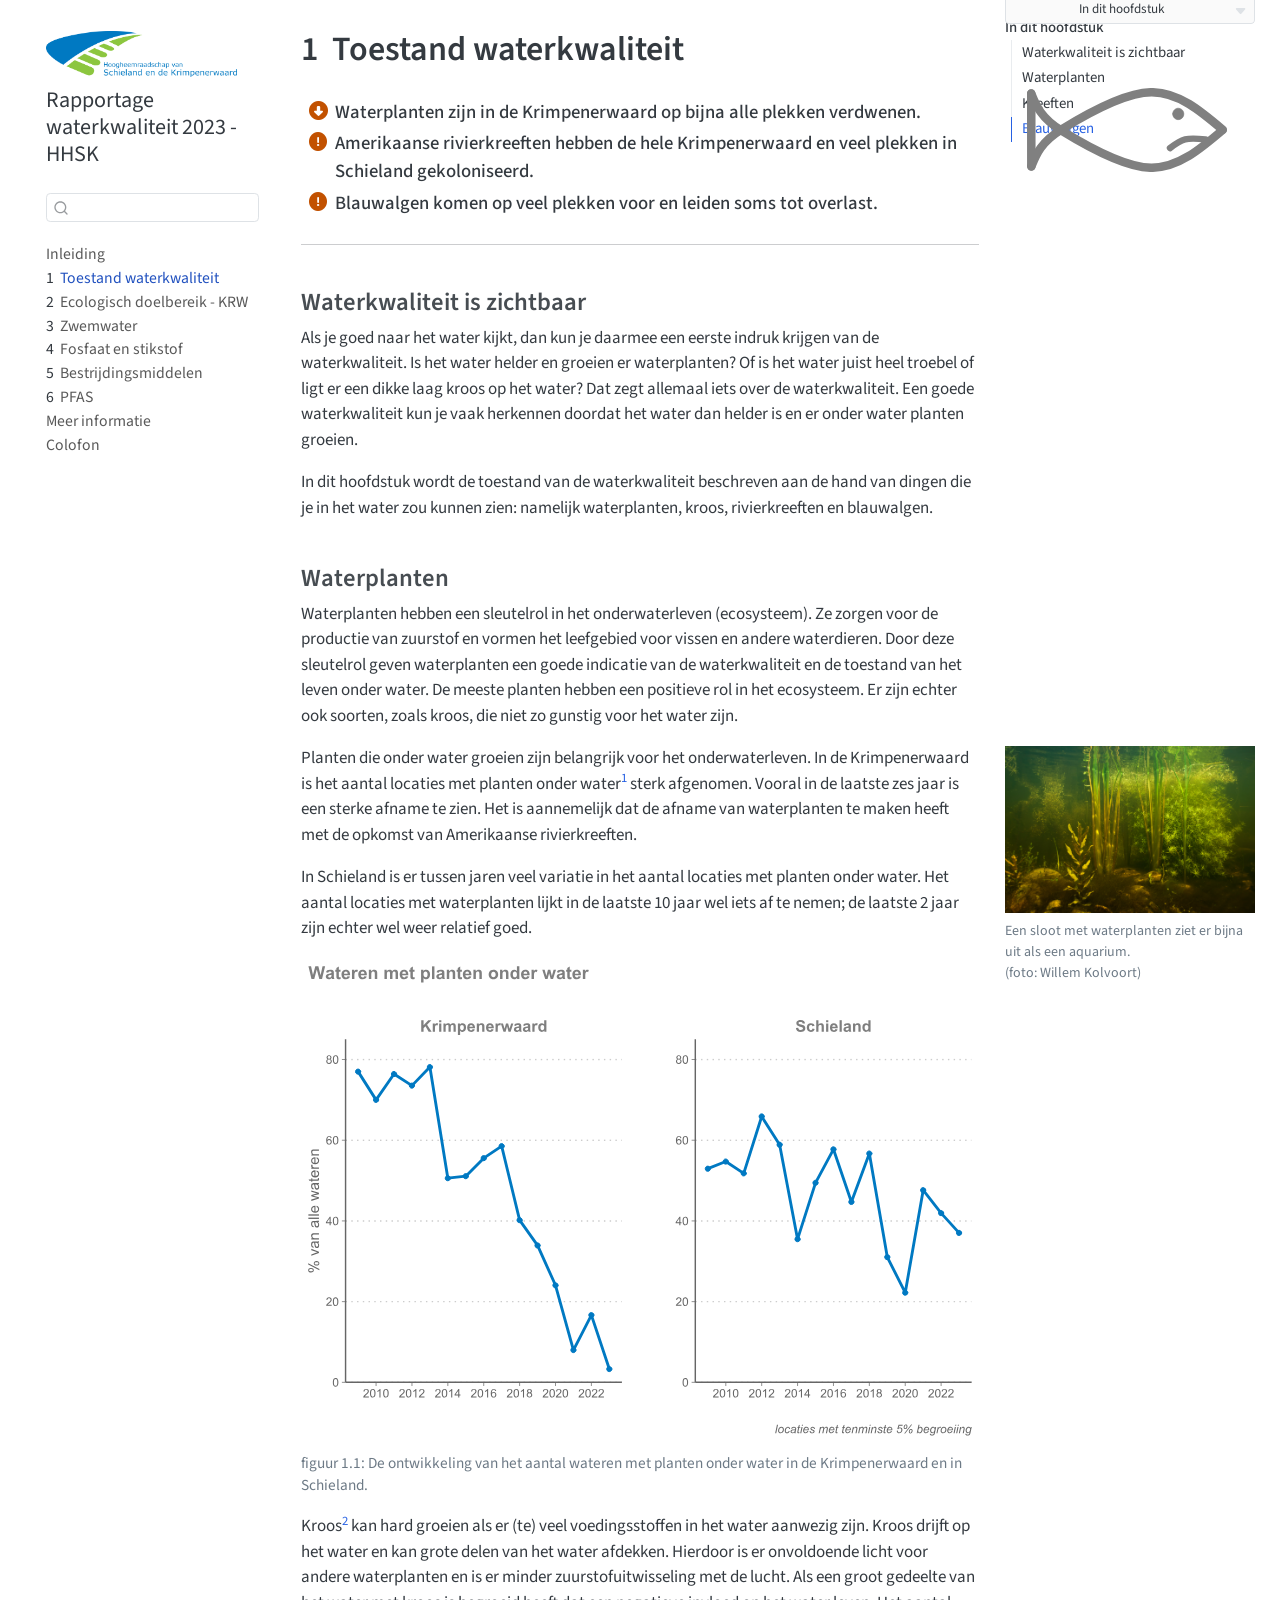
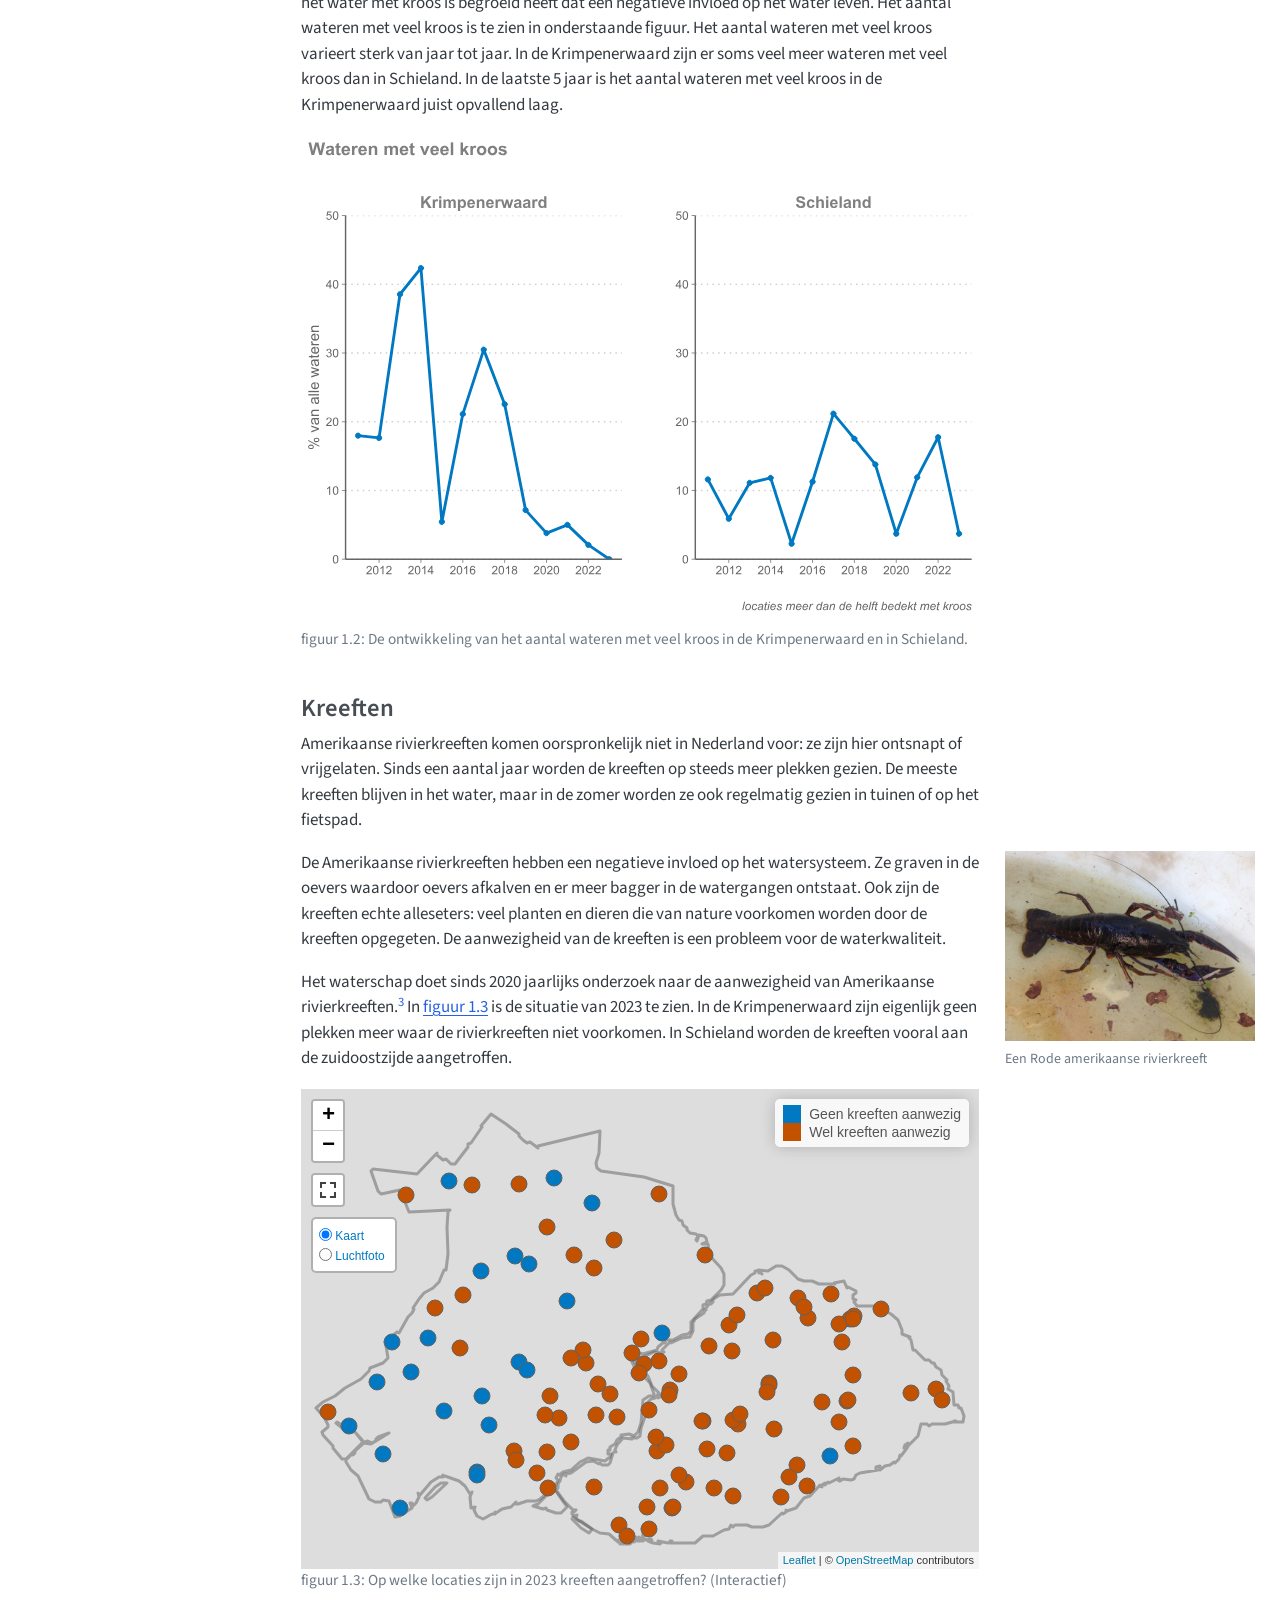
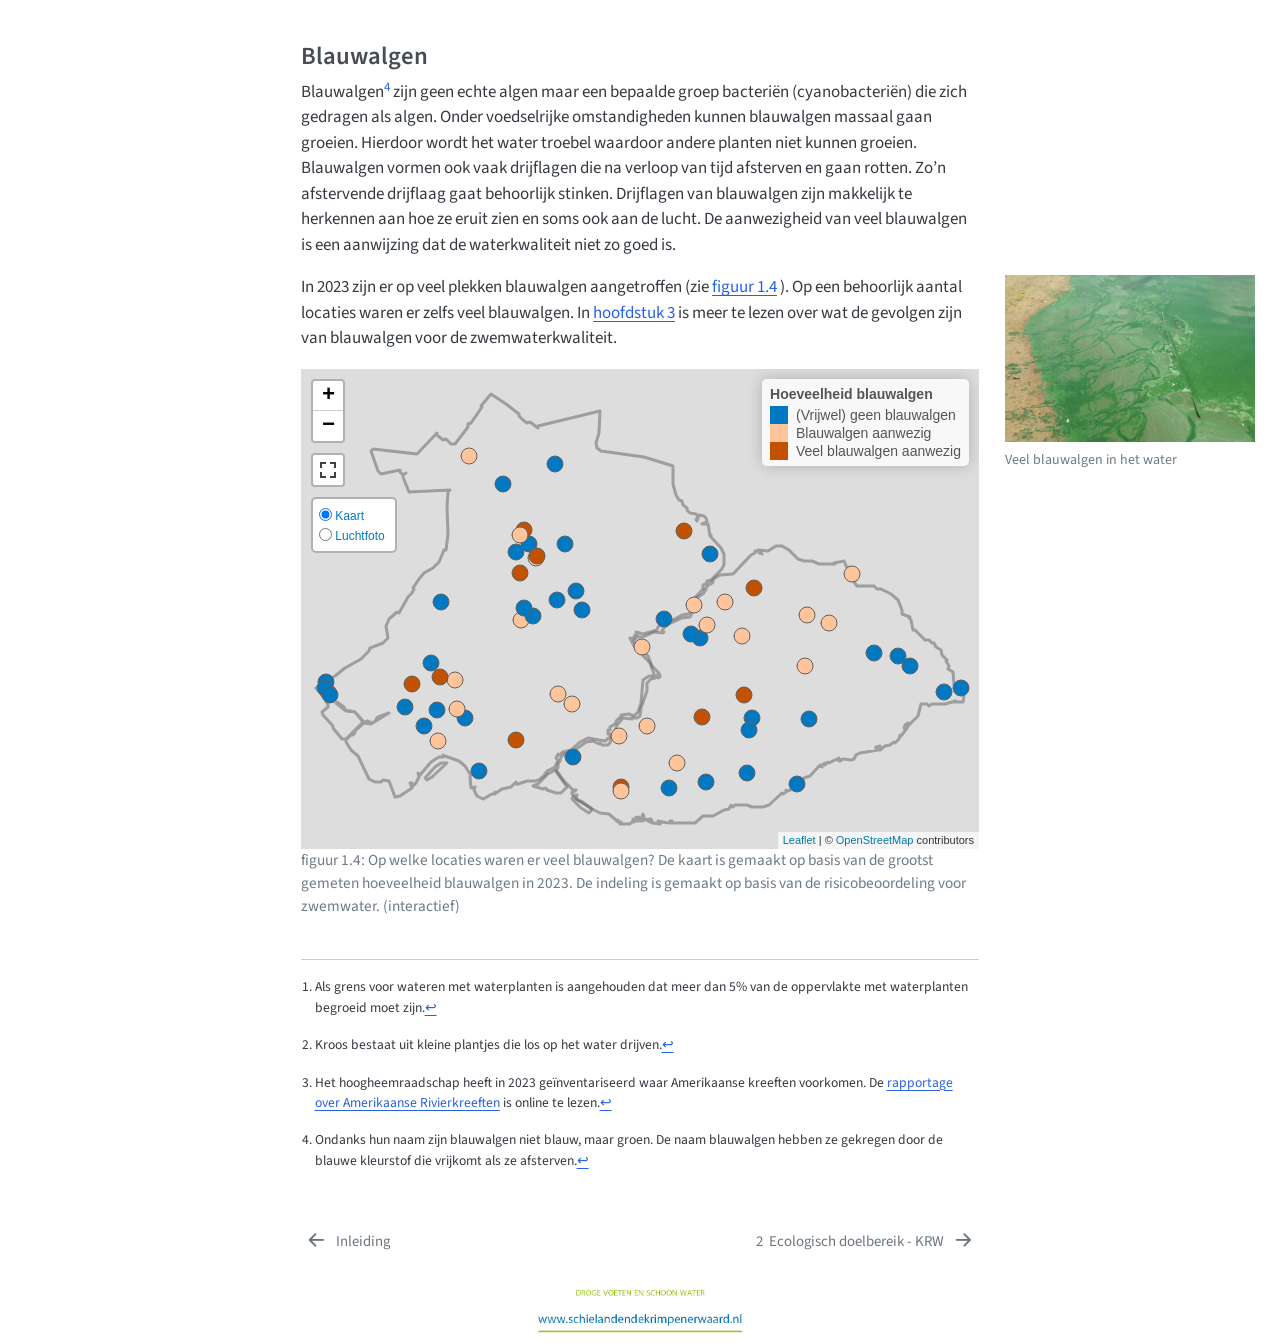
==== commit 05dedb49: "nieuwe versie rapportage" ====
--- a/_book/01-zichtbare-toestand.html
+++ b/_book/01-zichtbare-toestand.html
@@ -304,6 +304,7 @@
 </div>
 </div>
 </div>
+<div style="page-break-after: always;"></div>
 </section>
 <section id="kreeften" class="level3 unnumbered page-columns page-full">
 <h3 class="unnumbered anchored" data-anchor-id="kreeften">Kreeften</h3>
@@ -318,12 +319,13 @@
 </figure>
 </div>
 </div></div><p>Het waterschap doet sinds 2020 jaarlijks onderzoek naar de aanwezigheid van Amerikaanse rivierkreeften.<a href="#fn3" class="footnote-ref" id="fnref3" role="doc-noteref"><sup>3</sup></a> In <a href="#fig-kaart-kreeften" class="quarto-xref">figuur&nbsp;<span>1.3</span></a> is de situatie van 2023 te zien. In de Krimpenerwaard zijn eigenlijk geen plekken meer waar de rivierkreeften niet voorkomen. In Schieland worden de kreeften vooral aan de zuidoostzijde aangetroffen.</p>
+<div style="page-break-after: always;"></div>
 <div class="cell">
 <div id="fig-kaart-kreeften" class="cell-output-display quarto-figure quarto-figure-center quarto-float anchored">
 <figure class="quarto-float quarto-float-fig figure">
 <div aria-describedby="fig-kaart-kreeften-caption-0ceaefa1-69ba-4598-a22c-09a6ac19f8ca">
-<div class="leaflet html-widget html-fill-item-overflow-hidden html-fill-item" id="htmlwidget-11768389980036e237d4" style="width:100%;height:480px;"></div>
-<script type="application/json" data-for="htmlwidget-11768389980036e237d4">{"x":{"options":{"crs":{"crsClass":"L.CRS.EPSG3857","code":null,"proj4def":null,"projectedBounds":null,"options":{}},"fullscreenControl":{"position":"topleft","pseudoFullscreen":false}},"calls":[{"method":"addProviderTiles","args":["OpenStreetMap",null,"Kaart",{"errorTileUrl":"","noWrap":false,"detectRetina":false}]},{"method":"addProviderTiles","args":["Esri.WorldImagery",null,"Luchtfoto",{"errorTileUrl":"","noWrap":false,"detectRetina":false}]},{"method":"addLayersControl","args":[["Kaart","Luchtfoto"],[],{"collapsed":false,"autoZIndex":true,"position":"topleft"}]},{"method":"addPolylines","args":[[[[{"lng":[4.54324335669854,4.543467956139107,4.543704337449786,4.543876591341457,4.544038882747111,4.54424216198875,4.544461110511214,4.544669644270133,4.544897866244426,4.545122377677838,4.545347469884479,4.545569809333868,4.545795597233642,4.546020226876665,4.546334126216298,4.546590968898397,4.546841997493105,4.546960808443478,4.546968594844908,4.547023642292694,4.547210020321755,4.547361097836118,4.547628854278897,4.547675201710323,4.547766029734669,4.547847448367448,4.547926475729144,4.548072617705305,4.54815382756764,4.548235277855471,4.548325434421743,4.548571177912561,4.548907094270941,4.549991577642922,4.550323940504692,4.55079678186967,4.55094581233991,4.551389114566731,4.552273376437844,4.552691544592878,4.552701824392306,4.552711316284444,4.552720549729095,4.55272948064645,4.55273810886897,4.552746434396593,4.552754442647831,4.552762103957001,4.55276944765465,4.552776415079678,4.55278303522762,4.552789279103158,4.552795146203641,4.552800636529127,4.552805720581767,4.552810427692109,4.552814638527394,4.55282208155465,4.552824464174482,4.552826573431644,4.552828348151853,4.552829773418612,4.552830849232058,4.552831590006285,4.55283196641086,4.552832007608941,4.55283169868405,4.552831054050224,4.552830044544709,4.552828699162982,4.552827017737676,4.552824985519872,4.552822617091197,4.55281991211661,4.552816870596229,4.552813492530232,4.552809877475513,4.552801481522834,4.552763800716964,4.55253144484822,4.552525905450501,4.552520747516174,4.552515970709876,4.55251158944518,4.552507589308233,4.552503998958722,4.552500818396422,4.552498047453646,4.552495685794864,4.552493733419885,4.552492204742321,4.552491099426722,4.55249041730516,4.552490158545155,4.552490200448861,4.552491114744453,4.552491833769115,4.552492142499924,4.552492720902129,4.552493561432573,4.552494649509988,4.552495985134208,4.552497582551307,4.552499427179825,4.55250153360103,4.552503872317052,4.55250436841824,4.552506742999555,4.552509261214497,4.552512311228189,4.55251560795009,4.552519107301088,4.552522838443755,4.552526801545609,4.552530952359853,4.552535320384394,4.552539890534996,4.552544663146869,4.552549623135897,4.55255475625603,4.552560076585713,4.552565717200159,4.552576074609797,4.552625011570394,4.553062884192051,4.553486948591917,4.553920216521936,4.55432649885339,4.554536815017586,4.554666558219667,4.555414705798009,4.555670817158171,4.556457884327037,4.556797669349006,4.557026391349514,4.557576891629874,4.557665504070691,4.557727507118238,4.557852832855929,4.55814757093844,4.55818725864318,4.558266174112041,4.558295394709173,4.558334014183196,4.558364883791,4.558433127223252,4.558481634649001,4.558517942446644,4.558573066438854,4.55858541846955,4.55865568898875,4.55869042638235,4.558730102969187,4.558766657761803,4.558805738641373,4.558837030832156,4.55889843655212,4.558901702437896,4.558967427911162,4.559020599493323,4.559045118670264,4.559067833521366,4.55909168838393,4.559117239547215,4.559146781210734,4.559199771017854,4.559251780464877,4.559267885384348,4.55934577206069,4.559403632466565,4.559449091102663,4.559499331994564,4.559541734308098,4.559650822803392,4.559688753915997,4.559785375312492,4.55987695944996,4.560015876112892,4.560181670978952,4.560220313323061,4.560329422595998,4.560394462247372,4.560450638029452,4.560485985085787,4.560626637556188,4.56072287295175,4.560929919072746,4.561083735919062,4.561544924042283,4.562021484115546,4.56245067272128,4.562693027195988,4.562999520433159,4.563481366672968,4.56364111003795,4.563743977185167,4.563956006071572,4.564483163609104,4.5648926639846,4.564902985892092,4.564980217069135,4.565107827346456,4.565111571982588,4.565205658272345,4.565232823839046,4.565237606844447,4.565279605256393,4.565327588977746,4.565339863909966,4.565356771572527,4.565428008815311,4.565454951827461,4.565497293936159,4.565539771992066,4.565606756410622,4.565709630335808,4.565925839135613,4.566345478656477,4.566354276324986,4.566626284946893,4.566787838453251,4.56730401157338,4.56755903555441,4.567753108005937,4.567921586991567,4.568384737390426,4.568926395887513,4.568948802110516,4.56909514456768,4.569486390278421,4.57000458258774,4.570586025344592,4.571034854591135,4.571448609498389,4.571836492889049,4.571909370110215,4.571988325567541,4.572221876400063,4.572594778998786,4.572963956523352,4.573342545487296,4.573721747984627,4.574092139799358,4.574470090484089,4.574708361968844,4.574833707722552,4.575035542540691,4.57518398145185,4.575185435586114,4.575428489596729,4.575428693071595,4.575431107564599,4.575589901414758,4.575728244280081,4.575968202855844,4.575993351808113,4.576273088057817,4.576527748663356,4.57680740911683,4.576833505553102,4.577008257278544,4.577020556812611,4.57709100994352,4.577165955660631,4.577447216604282,4.577799691908388,4.577995242006839,4.578371771678099,4.578902187133675,4.578942596799605,4.579384921392811,4.579840988492925,4.580009395384598,4.580040505428782,4.580208694316667,4.580904001107016,4.581014371427814,4.58190667386386,4.582681084113999,4.582796112462199,4.582869055948771,4.58327642588299,4.583615326031858,4.583728733945037,4.584054294018827,4.584356210894581,4.584545413853994,4.584698764956454,4.585168761185194,4.585173538923078,4.585431783783077,4.585659121733719,4.58588459216176,4.586144147241366,4.586710233751588,4.587303229337555,4.588069321087078,4.588382969968036,4.588954114768443,4.589788535436049,4.590069898785914,4.590161756696852,4.59019831086434,4.590229308446139,4.590372775773888,4.59061589415594,4.590858165308608,4.591714672502102,4.591779059086768,4.59204368802299,4.592258567535445,4.592531562029766,4.593241895374749,4.593834456068945,4.594457154187048,4.595121881167473,4.59577219468947,4.596396837892415,4.597072692605073,4.59771634384922,4.598356685697186,4.59868783205633,4.599007780934403,4.599234379549118,4.599658001257953,4.600014873050477,4.600242837788493,4.600978618559004,4.600981193541056,4.601564013779872,4.601632581839457,4.602303023523055,4.60295787765061,4.603611623807839,4.604265399352093,4.604912386109831,4.605548321594519,4.606198811859572,4.606840404564291,4.607327228400167,4.607497641196321,4.607665625277683,4.607756178606254,4.607824988771183,4.607855971535467,4.607884198508577,4.607921188063722,4.607963919111045,4.608005744819924,4.608052148844617,4.608071203325514,4.608101891442286,4.608124479031687,4.608141683831025,4.608161693206965,4.608187942614307,4.608197345900408,4.608190678017421,4.608189200590779,4.608176553311617,4.608147179865156,4.608112870675951,4.608068880559048,4.608016732811943,4.607980747979168,4.607939038351993,4.60790518974635,4.607866846589711,4.607828379146365,4.607793468993663,4.607756364340271,4.607716088918849,4.607681022701012,4.607652632730118,4.607641117105916,4.607613768375995,4.607609806665835,4.607583186111258,4.607581219430791,4.607551938778859,4.60753356874325,4.60750625674417,4.60746511402818,4.607416663649145,4.607358918423058,4.607315416106817,4.607187884891919,4.607068851058991,4.606970831876395,4.606850010523655,4.606740092172434,4.606627040348407,4.606510713827957,4.606393865884916,4.606277395906242,4.606156978729341,4.606154533018874,4.606042838850265,4.605940753852153,4.60590917345065,4.605786256507395,4.605688262392385,4.605574107598048,4.605498689658392,4.605334276404416,4.605279470328255,4.605269911678358,4.605299372690468,4.605451480182007,4.605984631479381,4.606888783489477,4.607773856202357,4.60801151997364,4.60801559503495,4.608491221187164,4.608809165119531,4.609117001192855,4.609208996918591,4.609757589341169,4.609882129745257,4.609986538033727,4.609986396946518,4.609950595641711,4.609925358956657,4.609922539793373,4.60994213623313,4.609971928302125,4.610003470602023,4.610020768273434,4.61006480655394,4.610093593098515,4.61009436292724,4.610121378117247,4.610195210274912,4.610213428040116,4.610224667781361,4.610227481322169,4.610246546201475,4.610262655444808,4.610284851231028,4.610314345382315,4.610350350749354,4.610380632051615,4.610615799144402,4.610641027106604,4.611072219435805,4.611769050602503,4.612014607620821,4.612164127723179,4.612206819482163,4.61232708343949,4.612675733748296,4.613048297280489,4.613337838029387,4.613772641415687,4.614091237349187,4.614521088643879,4.614696456844432,4.614836457419029,4.615132068904489,4.615685800141454,4.615760379495192,4.615811428417242,4.616331145674212,4.616947318787743,4.617652409093003,4.618279753620071,4.618422506831176,4.618458903390744,4.618990553499881,4.619683749357558,4.620285629168854,4.620591242820177,4.620930309642416,4.62102188295903,4.621090882130755,4.621252021390543,4.621568289266432,4.622180990961385,4.6223145043308,4.623376140007287,4.623445679552468,4.623895109352231,4.624562330003726,4.625056423620748,4.625681806176044,4.625864525937854,4.626026685476745,4.626078480142557,4.626410973774472,4.626671239595082,4.627223281649486,4.627420528695399,4.627896802785874,4.628659351442417,4.629116159270658,4.629178023050667,4.62944799336702,4.629628090248815,4.629729944436993,4.630509975763735,4.630710764293384,4.630890411334398,4.631112545462879,4.631285729313964,4.63149689913637,4.631633724249983,4.631801261273089,4.631959231881583,4.632367775938197,4.632573132325144,4.632952586164611,4.632978624939925,4.633103642433545,4.633233193354676,4.6334571326197,4.633742560344139,4.633979301980855,4.634311506944901,4.634590036835511,4.6347189623553,4.635230938864815,4.635251264568653,4.635386301928281,4.63538653559679,4.635386681507553,4.635477928006049,4.635644110711087,4.63566962110872,4.635731301817215,4.635876800474342,4.635991258354902,4.6361178802675,4.636344461107805,4.636576014154655,4.636799924451465,4.637034144702205,4.63726493529017,4.637491145027318,4.637718225125589,4.637892075997314,4.637948331736047,4.638024344452578,4.638181132652416,4.638410536928877,4.638632632655836,4.638853882683168,4.639073436983479,4.639479887332786,4.639511029358761,4.639555843477252,4.639619005178461,4.639733625363029,4.63989141978237,4.639990187369877,4.640172614992901,4.640192938377567,4.640262090159835,4.640333872004229,4.640343704906869,4.640567568010845,4.64073620294018,4.641017455616343,4.641273492005314,4.641289226786585,4.641291511235679,4.641411601539978,4.641422994017671,4.641508441765893,4.641541746857007,4.641669399423988,4.641919414203878,4.642271743823777,4.642321170228432,4.642336991978222,4.642496730465705,4.642617747972364,4.642910422736827,4.643300544156662,4.643300821989879,4.643716010749211,4.643852246065922,4.643997036942054,4.644324006914254,4.644406111244586,4.644500337283704,4.644833011843218,4.644871020963487,4.644902492896975,4.64498617414159,4.645016651629051,4.645040489615337,4.645189849338463,4.645699834825503,4.64636141819444,4.64637611367611,4.64656860175724,4.647058857192479,4.647386229059323,4.647421941440349,4.647648646585916,4.647719997350332,4.647822088794885,4.647908567080161,4.64800757150342,4.648074809139762,4.648176254605434,4.648226639583175,4.648295671870449,4.648369270387009,4.648429365540122,4.648499110877115,4.648543893746797,4.648562833607356,4.64863539557992,4.648696207370976,4.649017481750409,4.649502709035816,4.649535240565059,4.649582839635769,4.649613588223523,4.650037505947125,4.650742206118217,4.650975885124492,4.651297813310657,4.65161288567796,4.651972647632586,4.652110588519704,4.652342749534176,4.652622773351861,4.653076803810818,4.653510515200519,4.654196713124711,4.654564623962815,4.654747287668254,4.655193305887932,4.6555502838026,4.655765340285141,4.656247154579047,4.656630375413115,4.657238781506757,4.657882229436895,4.658158121960519,4.658275357055424,4.65832496644021,4.658372556845128,4.658435400934043,4.658571414638724,4.658643854806337,4.658693219327249,4.658892623335615,4.659084063943475,4.65907934617903,4.659077504368374,4.659074075493436,4.659054354238841,4.659040385386053,4.659031813896515,4.659005846046158,4.658985219468128,4.65898049381209,4.658974174107897,4.658966689161367,4.658963920178547,4.658963689363616,4.658963088856906,4.658962526560456,4.65896007834039,4.658957057570007,4.658953063258885,4.658949150447784,4.658948848555012,4.658947120700051,4.658942568687442,4.658939010135403,4.658936137596027,4.65893231695967,4.658926411888158,4.658919870053012,4.658912826970833,4.658909435174411,4.658905501178726,4.658903949159378,4.658897739625036,4.658889998484128,4.658881243447547,4.658872679165593,4.658864061129722,4.658855579788602,4.658847279011082,4.658838781950985,4.658832438166719,4.658825395532247,4.658817558314942,4.658810272508963,4.658579546695305,4.658563060981548,4.658558539163669,4.658549190311581,4.658540211431152,4.658531478958363,4.658522390386739,4.658513578442723,4.658509664334903,4.658505586894557,4.658503314919528,4.65849504857952,4.658486507399461,4.658479546648556,4.658471703732515,4.658470372251106,4.65846991973175,4.658467155197955,4.658462795206135,4.658457371192265,4.658453777333412,4.658450275016628,4.658445815765074,4.658443709311197,4.658442391687738,4.65844033270984,4.658437892917495,4.658433923092746,4.658433196605719,4.658430627898977,4.658427046160026,4.658423568731058,4.658421843495088,4.658417497119234,4.658414730001308,4.65841500748783,4.658432745811371,4.65843433631759,4.658439230271965,4.658444974573927,4.658450544225109,4.658453160010642,4.658456659533892,4.658459659157371,4.658462676569467,4.65846834051062,4.65847163545064,4.65847691061622,4.658480616538723,4.658483366300384,4.6584909886069,4.658492819002533,4.65849240453251,4.658486931206013,4.658478187301453,4.65847617320254,4.658474385018109,4.658473433851943,4.658471197602063,4.658467198377793,4.65846250427847,4.658458575407643,4.658454776876603,4.658450977916001,4.658450942531038,4.658450896813513,4.658449746734123,4.658448380978403,4.658446109820528,4.658433718349117,4.658429489722581,4.658429430601908,4.658429180715707,4.658428677579845,4.658427862316159,4.658419770172135,4.658416161850675,4.658415530725128,4.65840486863317,4.658395094555666,4.658385167675704,4.658360801083848,4.658354129269152,4.658348743886802,4.658338464375724,4.658337453674288,4.658329257188083,4.658325714547784,4.658313883034359,4.658308548472744,4.658292545403412,4.658273382515936,4.658252058295585,4.658243171897188,4.65823646016099,4.65822507142267,4.658210819111907,4.658198212472226,4.658185109520451,4.65817476675634,4.658163046577365,4.658150546819309,4.658144004657958,4.658136079755911,4.658127670565847,4.658118876082682,4.658117090950276,4.658116818038984,4.658112664858981,4.658108682905191,4.658107731485759,4.658105946412279,4.658105475283956,4.658105619922576,4.658105640352167,4.658108032422334,4.658108737618119,4.658109550673803,4.658110661656346,4.658114661602152,4.658115685057982,4.658116652799335,4.658117246049589,4.658122424960074,4.658123411400667,4.658127208101468,4.658127467066951,4.658134806831317,4.658137311596403,4.658149058641994,4.658181883701296,4.658188043156968,4.65819162942846,4.658201120969097,4.658213596763799,4.658226627256314,4.658228252002319,4.658241323240979,4.658261092102765,4.658277706679462,4.65829590968502,4.658314914665262,4.65832399314132,4.658341281210217,4.65836042525491,4.658379669788239,4.658398420607408,4.658417911348139,4.658434983171782,4.658447232836974,4.658460036177374,4.658473777819136,4.658483953089054,4.658503394990525,4.658574907474919,4.658731262542286,4.658755694777888,4.658763633680282,4.65877810079404,4.658791758299597,4.658799508851057,4.658805548677505,4.658819751861457,4.658822799594711,4.658835816328231,4.65885112129204,4.658868266901111,4.658870830446773,4.658883310631391,4.658890425521887,4.658898398362314,4.658914533410909,4.658936351537174,4.658955358514022,4.658966267674015,4.658981440295958,4.658996732383953,4.65901314339923,4.659013905146956,4.6590209230608,4.659033574121139,4.659046471273467,4.659052550620238,4.659061548676799,4.659081092093225,4.659096291963152,4.659127754143802,4.659156559271334,4.659157725539374,4.659188210352113,4.65921458271977,4.659230883487542,4.659233574630658,4.659268170051432,4.65927064944361,4.659308828254285,4.659347309447144,4.659360745901228,4.659368000964969,4.659386262228458,4.659392967130244,4.659417285352293,4.659454034286497,4.659488974388619,4.659532487938312,4.65954502381238,4.659549580772582,4.659550419273276,4.659568366353886,4.659571740533604,4.659600226849554,4.659614434011048,4.659638493422439,4.659656240789547,4.659676798477348,4.659711422401742,4.659717933256616,4.659727338805508,4.659750995405274,4.659782846684783,4.659813640842766,4.659816965671236,4.659823031729423,4.659845632241706,4.659932539713271,4.659956986202878,4.65997336845805,4.660003362454942,4.660024659018628,4.660053386962441,4.660062270395493,4.660065871415875,4.660087917699483,4.66012011767898,4.660133645815083,4.660144721011876,4.660160208802408,4.660186116322237,4.660215185906019,4.660236802574361,4.66023963769074,4.660249434189502,4.660257865218791,4.660259631536482,4.660290713391507,4.660308840749422,4.660325619390157,4.660343939494396,4.660378845115085,4.660429903692223,4.660457267207343,4.660504393327265,4.660536912541557,4.660573031168002,4.660601860923926,4.660668764965071,4.660711150154842,4.660799312371822,4.660870674173892,4.660904718113682,4.660949517361884,4.660982879564432,4.661014108719158,4.661052818827888,4.661081988620157,4.661108446933237,4.661141068420196,4.661194385563053,4.661224799199541,4.661261864806206,4.661290930435888,4.661313848316105,4.661351831856815,4.661381193876194,4.661410140892007,4.661440672980789,4.661469767953729,4.661519110254445,4.661546083254648,4.66154981602044,4.661550334868498,4.661577796782008,4.661591853734991,4.661611472868677,4.661625538226699,4.661658450848013,4.661663634482151,4.66167799674214,4.661694366433162,4.661739576167236,4.661781324680996,4.661788710361015,4.661801379532556,4.661809491940391,4.661821972842908,4.661831901807441,4.661834294478766,4.661855472992701,4.661869070331829,4.66188893458989,4.661924899027995,4.662248827142866,4.662264439581484,4.66228342114792,4.662297199074288,4.662311172684401,4.662328978963302,4.662329349906104,4.662330578277708,4.662341543290116,4.66235905113321,4.662372007383933,4.662373708395507,4.662401756516355,4.662419564940854,4.662447569893469,4.662451713964893,4.66246955973495,4.662493275553811,4.662519750307489,4.662537363712893,4.662568311711373,4.662591774464991,4.662611901921859,4.662631336581269,4.662643875654729,4.662655049097038,4.662684892443571,4.662686080613531,4.662712937912921,4.662742016971076,4.662744979163183,4.662792047357211,4.662800575379881,4.662813132983019,4.662833521748439,4.662844755979549,4.662889275269834,4.662890328527478,4.662945231363219,4.662986699880026,4.663017329555927,4.663042465864309,4.663109344034456,4.663110280148365,4.663286881140461,4.663376726027518,4.663402912302839,4.663482729615495,4.663586910689579,4.663716468350221,4.663766849652369,4.663783682505209,4.663976591196229,4.664057344558294,4.664133242013877,4.664220555755655,4.664262963608756,4.664292393153639,4.664294955288381,4.664355559801343,4.664401694932373,4.664477977884076,4.664564058166278,4.664612577940326,4.664635273465979,4.664705055309739,4.664754600427303,4.664758855942952,4.664776809227126,4.664811296905207,4.664862354565089,4.664980600053291,4.665012149840836,4.665022745489647,4.665059348006327,4.665065203045499,4.665108888976637,4.66511924460517,4.665162916810759,4.665182507677668,4.665222963521178,4.665260820827102,4.665290025783444,4.665321766310937,4.665349325501307,4.66536950145017,4.665371558758299,4.66538609494489,4.665403210559524,4.665404067898232,4.665430317616281,4.665451072497557,4.665453936333274,4.665456298145963,4.665476728425413,4.665504340932092,4.665552754723547,4.665568160479638,4.665573713822424,4.665574833261468,4.665601156520238,4.665665920228932,4.665826943668876,4.665845720435065,4.666072616498832,4.666094981201366,4.666207730060325,4.666215626115564,4.666220595968428,4.666223184037054,4.666221527651434,4.666221268729324,4.6662816406203,4.666285166509503,4.666287023576426,4.666435775030438,4.666446670587534,4.666610574520404,4.666621791261459,4.666704608510258,4.666789265237982,4.666807285053252,4.666808653719345,4.666814245803889,4.666816600434001,4.666819102201204,4.666819970455614,4.666822133806912,4.666841883523469,4.66687152038405,4.666884354681385,4.666964446427112,4.667005159487119,4.667040894058211,4.667128425571179,4.667142131931732,4.667265417433752,4.667297689291257,4.667352674165691,4.667418812296683,4.667477672269456,4.667490703902852,4.667507889498851,4.667520126896259,4.667526230662516,4.667542364365275,4.667546435445701,4.667557301566604,4.667564632629205,4.667569473578332,4.667572093006301,4.667586305765034,4.667589341927009,4.667590443126876,4.667636862233602,4.667666374546317,4.66766991657434,4.667671374928861,4.667685721900744,4.667684183395416,4.667645576972345,4.667641580335964,4.667686504442504,4.667688625322528,4.667685694127329,4.667686516056119,4.667687293412184,4.667688070912527,4.667692151706119,4.667700148990828,4.667711838453712,4.667726143993677,4.667740749687186,4.667754161138456,4.667767020686243,4.667775160437967,4.667785897935528,4.667794146003671,4.667812964075432,4.667839158764442,4.667859733561181,4.66788172238091,4.667902366504642,4.667914356117588,4.667919726262656,4.667930006114448,4.667948030387365,4.667967797711866,4.667985797862702,4.668009090370861,4.668029130118517,4.668044385806102,4.668067585072033,4.668086984610469,4.668109932128674,4.668132203983489,4.668160043666933,4.668182738550958,4.668206243782038,4.668209639586253,4.668229497863392,4.668266912245276,4.668300991512317,4.66833225395516,4.668358003944386,4.668383719872874,4.668409534301223,4.668433771838852,4.668454349040501,4.668475639085313,4.668499646520588,4.668531605643003,4.668578273641108,4.668616346292805,4.668643705851379,4.668661527487623,4.668685005887105,4.668704582513729,4.668723483065802,4.668739501211198,4.668767285940159,4.668790747707848,4.668815632704593,4.668849317189738,4.668883838974992,4.668909282280063,4.668925429312308,4.668959391380684,4.668995718556112,4.669036467142771,4.669072632704237,4.669116730506041,4.669159241609893,4.669192777554215,4.669226680854837,4.669262508304095,4.669303241932117,4.669347016260425,4.669386251439743,4.669437958042036,4.669463502718602,4.669495569633712,4.669539314346523,4.669585497535704,4.669641463736697,4.669685884067309,4.66973031892174,4.669767482772162,4.669800693144215,4.669837577832947,4.669850797920208,4.669875534331794,4.669913593352503,4.669947642071842,4.669979282698772,4.670007750632059,4.670027374569622,4.670036540346646,4.670038317796616,4.670056796610536,4.670135403793618,4.670129961820006,4.670179767539883,4.670244094394871,4.670353700137807,4.670430109367941,4.670623828003492,4.67079531109652,4.671160297917885,4.671679914424222,4.672462993871691,4.673235307157619,4.673243791358611,4.673314249686706,4.673406699727207,4.673946694164542,4.674477881411002,4.674559793560609,4.674637960955383,4.674713451217668,4.67478430518027,4.674844018691849,4.674910779159119,4.674968437289015,4.675016703164344,4.675054213968425,4.675089254557093,4.67512189219179,4.675140742372633,4.675154231322368,4.675164330799363,4.675166921715325,4.675163116354185,4.675162336882572,4.675161273307332,4.675160627679582,4.675138047269566,4.675105142698454,4.675057979238214,4.67500042193789,4.674846493940137,4.674718478136595,4.674683681064182,4.674574770210937,4.674461895596204,4.674349035253252,4.674289936365063,4.67428068497307,4.674280359212997,4.674271037278003,4.674242149504602,4.674236243353922,4.674219352806422,4.674215488195471,4.674215418503777,4.674213920409212,4.67421102218961,4.674208432158509,4.674202369951979,4.674171541578267,4.674164929062183,4.674162806814859,4.674142409094701,4.67414085410434,4.674140250922314,4.674138033073115,4.674141259713645,4.674155229480035,4.67415710036892,4.674162635333741,4.674203022600654,4.674219669569325,4.674235271913621,4.674247117519842,4.674267274789556,4.674309721890707,4.674372378678071,4.674387001661279,4.674408495891739,4.674432897024682,4.674504943491357,4.674551928396096,4.674669779736704,4.674759045985937,4.674848348858719,4.674876196787669,4.674923808844368,4.674964833834178,4.67506685428226,4.675203672376428,4.675210500043017,4.67528054787279,4.675331308586509,4.675338296812789,4.675373770254733,4.675397711448221,4.675403150001133,4.675415905599992,4.675422300204181,4.67542462109266,4.675426527793213,4.675425648815643,4.67542063444766,4.675403869895095,4.675388709162492,4.675386374675848,4.675377139270125,4.675355462060341,4.675334130585497,4.675314310814677,4.675307669659471,4.675303521953829,4.675286370137745,4.675266789416184,4.675250789840339,4.675237198882408,4.67522829463313,4.675218456791747,4.67520515804406,4.67519390600317,4.67518540849521,4.675180897905275,4.675178551877981,4.675175904221281,4.675174812400154,4.675175284595186,4.675177141554411,4.675180456558039,4.675206846425318,4.675227648229743,4.675271998721498,4.675277575740461,4.675279749620445,4.67533128245157,4.675414198323763,4.675422740517267,4.67557586893125,4.675728489386318,4.675758220531514,4.675793736221482,4.675796189998529,4.675791602382285,4.675790419056713,4.675782281248099,4.67577080099019,4.675778018333088,4.6757786782161,4.675791369706094,4.675816742537126,4.675857508973531,4.675906048750754,4.675964479933409,4.676033723142669,4.676111009142168,4.676190754614844,4.676272204977625,4.676354916084681,4.676593105289412,4.676692455394423,4.676889754273001,4.677131145387629,4.67723935356668,4.677711604085918,4.677775485578318,4.67780015446547,4.677881491199311,4.677964894920123,4.678040027224578,4.678047670477479,4.678130489048766,4.678212317217507,4.678294117337063,4.678377355421656,4.678457947825722,4.678538199556005,4.678618670229023,4.678697031737876,4.678776114030099,4.678855834028817,4.678934053728686,4.679010422791301,4.679086770000815,4.679163418787891,4.679239767240309,4.679314533436474,4.67938850091608,4.679535091141109,4.679607051995267,4.679748509082907,4.679888347740081,4.679955580358214,4.679971455401971,4.680023588983454,4.680090344816509,4.680156164844402,4.680220640034144,4.680346176286649,4.680407740662747,4.680462500121511,4.680530870299694,4.680544398194871,4.680607654895645,4.680649369708535,4.680707089621195,4.68076345055368,4.680819189082157,4.680873476693753,4.680926884927844,4.680979627567429,4.680980504881425,4.681026385833092,4.681069359452931,4.681111665324099,4.681147451536891,4.681204277787648,4.6813319384072,4.681360899673551,4.681393013806662,4.681395122681151,4.681400257947166,4.681435463784235,4.681452932157946,4.681458812451184,4.681234640245878,4.681257500749515,4.681238927621454,4.68115697592328,4.680903055448403,4.68088757780895,4.680822983532311,4.680795968750857,4.680643630932884,4.680619188338852,4.68061602034969,4.68048587291381,4.680230784441846,4.679966031574336,4.679652972292001,4.67964457719667,4.679569445848467,4.6793955578915,4.678984282391547,4.678723934292453,4.678677331408946,4.678517732804437,4.678459740554592,4.678417316338506,4.678381377721886,4.678195000572342,4.678180176245914,4.67810524274318,4.678072562569488,4.678025874369688,4.67798948067097,4.677972951277477,4.677972493680601,4.677971318747589,4.677961142863519,4.678008975795791,4.678035460002642,4.678144930785105,4.678176560956965,4.67820771037392,4.67823937646956,4.678272735884606,4.678316750935766,4.678391455284599,4.678438145911445,4.678491175535722,4.678550324374163,4.678615077760804,4.678683277697312,4.678754802472677,4.678829095580973,4.678906156468733,4.679072438789919,4.679241394032918,4.679288062190149,4.679348767230016,4.67946226134087,4.679593590217936,4.679688425990244,4.679703345982837,4.679884504064812,4.680116266192105,4.68037008247827,4.680593657344613,4.680614305277236,4.680637430969549,4.680899947684852,4.681108738561382,4.68135894425783,4.681551888892256,4.681708620964283,4.681798789896778,4.681923163369039,4.681946623586639,4.681998491341338,4.682039835781111,4.682074414895834,4.682101812344065,4.682122168153903,4.682154171482508,4.682208105210393,4.682252553143507,4.682259489347704,4.682397285326367,4.682409340405126,4.682412005748862,4.682445836141334,4.682478538185706,4.682527245583971,4.682566723378806,4.682593506835355,4.682603738308163,4.682615780239207,4.682620645027597,4.68262379893681,4.682619419219018,4.682614902836141,4.682596575281025,4.682565879814267,4.682501285359423,4.682489191043453,4.682396902882726,4.682336861497708,4.682285426672113,4.682277300128138,4.682254840058333,4.682237067874014,4.682241301429688,4.682252617341181,4.682266786781985,4.682396503078052,4.682474037337784,4.682572993840629,4.682676844525015,4.682700213195756,4.682765253466946,4.682773411156144,4.682879140856461,4.683008042404648,4.683050200964022,4.683059824613419,4.683069086794904,4.683073071125215,4.683077972377944,4.683086540332105,4.683094746536249,4.683109159338027,4.68312319595895,4.683130083737773,4.68313685555202,4.683150153530542,4.683163030642989,4.683194799585165,4.683212351485999,4.683228845399617,4.683243972055975,4.683263294885263,4.683273732369463,4.683292537664618,4.683421779283107,4.68344884726451,4.683497288012815,4.683555481648926,4.683555601701062,4.683621982576939,4.683635779738889,4.683675653742736,4.683705900082633,4.683708959468634,4.683734012671144,4.68378012035763,4.68378203706548,4.683785002410876,4.683788925474221,4.683790302027164,4.683794252104184,4.683870696850708,4.683912966685519,4.683924380852341,4.683942723452306,4.683756808527805,4.683544142317198,4.683355370457742,4.6833619856499,4.683372951291489,4.683375111810669,4.683375916261005,4.683369764840826,4.683349279483354,4.683296862059575,4.683281309445928,4.683285065579332,4.683308019786445,4.683311671698056,4.683311850433496,4.683327272793743,4.683411058567604,4.683457297425163,4.683592604556115,4.683991620885807,4.684087178162682,4.684101659336015,4.684152183305984,4.684178368717358,4.684268139959702,4.684362395477647,4.684438681674687,4.684526566318665,4.684660534459307,4.684735083729551,4.684779884688707,4.684812204218344,4.684812693173198,4.684874932415305,4.684951804959885,4.685036186159138,4.685124286595387,4.685208302926075,4.685295190893795,4.685383307610903,4.685469978363836,4.685560813128698,4.685641579307958,4.685737287273709,4.685743073158489,4.685835793495154,4.685851495085956,4.685940779543199,4.685974873517804,4.686064269202776,4.6861044108026,4.686154713033282,4.686258863363077,4.686316699297725,4.686367948600229,4.686467642918734,4.686571518574053,4.686585156190898,4.686686024770968,4.686695034030896,4.686798654066365,4.686914492353706,4.687000627961598,4.687075741750496,4.687171557316888,4.687316943064837,4.687593617036772,4.687629793970296,4.687671603665668,4.687775655600827,4.68781631817364,4.687878606778776,4.687990548098072,4.688092460242242,4.688198757904513,4.688270312063775,4.688399002915586,4.688603047478677,4.688869320163051,4.689104835330546,4.689377875713761,4.689658378759069,4.689744981588501,4.689764124378855,4.689818242520559,4.689924123725784,4.690024902093478,4.690045213967162,4.690145608065187,4.690170912737978,4.690199976954312,4.690304618882367,4.690486386674278,4.690584350570342,4.690682277737904,4.690850254922986,4.69105474291767,4.691222557755504,4.691291768319632,4.6913170433845,4.691339058241805,4.691399794874581,4.691455604250777,4.691577546287783,4.691653912615048,4.691738279453108,4.69182562077515,4.691911761253329,4.691999928558816,4.69200766971352,4.692080624954519,4.692101173421166,4.692119626655033,4.692182953416848,4.692272395516969,4.69237449669781,4.692479197165966,4.69261848839476,4.692709377766133,4.69279152226801,4.692801456050447,4.692836268126576,4.692876516338367,4.692910520619986,4.692936351018082,4.692962592484608,4.692983416883192,4.693009512418685,4.693040851819028,4.693069394532968,4.693107016314334,4.69312948982881,4.693152426072433,4.693175044817875,4.693193367352562,4.693211005294557,4.693212534880976,4.693212879735795,4.69321500170795,4.693222642387714,4.69322930983059,4.69323113854607,4.693231907771145,4.693227554336887,4.693210963325263,4.693207248757327,4.693207064501647,4.693196719526797,4.693170524269428,4.693142194790511,4.693117053794905,4.69311306722095,4.69310797286693,4.693104628744442,4.693076977157913,4.693038211966045,4.693034702072249,4.693025427089345,4.692998245215646,4.69296695384875,4.692898506600708,4.692888444641576,4.692843786053625,4.692776660453116,4.69279492584763,4.692798266773885,4.692842106681161,4.692843040309358,4.692854448965929,4.692903088613702,4.692929932780706,4.692960818088285,4.692960920299474,4.69299473795872,4.692995657163551,4.693006161585825,4.693030977608117,4.693034303829398,4.693049986885016,4.693070542497496,4.693079033208355,4.693164771712839,4.693178164655296,4.693179083859192,4.693201843163784,4.693229665019165,4.693246311365711,4.693298818285978,4.693433136435156,4.693438432250593,4.693509788172218,4.693565548147151,4.693644022422685,4.693661179092709,4.693680684522866,4.693684127505827,4.69369010897088,4.693683359626543,4.693668461533677,4.693666451697477,4.693622643280761,4.693615090574768,4.693474007468243,4.693464029437894,4.693461798218084,4.693423326670747,4.693422952422374,4.693422343839257,4.693419923095381,4.693413905070614,4.693411843459849,4.693411276337194,4.693402740797651,4.693402214857081,4.69339293180925,4.693392696641138,4.69338537828482,4.693383178717038,4.693382763567859,4.693373854653778,4.693373204476891,4.693364475139339,4.693363949062713,4.693355620740542,4.693354901791455,4.693347043535438,4.693345550035838,4.693342699472827,4.693330822408315,4.693144332249425,4.693109964288296,4.692965945780681,4.692899641543006,4.692646066662607,4.692530665539427,4.692285012302949,4.692055447919124,4.691865507326534,4.691606085153355,4.691397180186274,4.691359367530728,4.691130974993939,4.69093718562089,4.690728552742534,4.690572723393551,4.690344618108862,4.690042594671298,4.689744200752836,4.689527505568964,4.689407218206554,4.689234648705173,4.689166827737579,4.68888937927278,4.688605462062979,4.688430830497772,4.688126106809585,4.687807279906547,4.687653378081587,4.687746202260322,4.68753206802616,4.687394201538135,4.687265869316837,4.687146218015062,4.686860262286496,4.686763217317807,4.686522737720042,4.686307466140929,4.686115706493861,4.6859210509685,4.685733929959049,4.685537844069329,4.685355928376382,4.685126333292838,4.684969121099082,4.684700292654449,4.684482000233794,4.684233549524428,4.684045568847632,4.683703697652733,4.683596977932764,4.683410432632487,4.683245596517138,4.683166370014367,4.683030308049705,4.68283846199769,4.682637631827499,4.682560463570958,4.682375265038669,4.682270325807354,4.682099717264638,4.681955456673991,4.681735976493767,4.681478097606563,4.681347445928714,4.68123812262793,4.681300696300632,4.681342351180272,4.681404579157155,4.6815716696287,4.681609749746451,4.681626449525387,4.681632519196532,4.681621408188129,4.681573923529107,4.681502911008568,4.681481702633866,4.681418044073576,4.681368754884629,4.681342639328313,4.681338254632223,4.681323910341485,4.681293959639766,4.681212059760397,4.681128410079453,4.681089477351425,4.681049570089166,4.681025984790474,4.680981189901787,4.680963650368279,4.680927925040941,4.6809009746874,4.68088109372983,4.680877838105777,4.680895235128853,4.680924585467115,4.680932370188645,4.680913486911094,4.680864895574698,4.680861259748305,4.680892117398846,4.680906723306311,4.680876997887127,4.68088791504735,4.680953515775821,4.680998037437311,4.681018524505483,4.680984422930442,4.680894679694066,4.680860924281259,4.680802810112621,4.68073259049255,4.680677187398872,4.680624451727982,4.680575416080434,4.68043382874741,4.680295544694101,4.680180570499093,4.680098782172103,4.680015281862033,4.679980123794057,4.679963985550869,4.679931600297392,4.679870175608145,4.679847194050963,4.679848152855183,4.679848893360711,4.679876927803092,4.67984775712632,4.67970855723237,4.679625213690859,4.679517841439495,4.679460992938712,4.679418413852452,4.679369912962453,4.67930758131726,4.679223958308702,4.679154296390709,4.679081013175064,4.679018550892912,4.678940675312338,4.678913173753315,4.678928238295432,4.678918069990675,4.678922277300928,4.678925481292301,4.678854255851625,4.678903803300671,4.678902410087479,4.678789807090706,4.678635388038193,4.67861829436674,4.678835387869504,4.678956477264926,4.678982093133666,4.678962310834273,4.678889131511506,4.678699116681779,4.678553969894129,4.678509188591105,4.67842313641093,4.678332734561635,4.678270933162933,4.678205467994099,4.678109428810457,4.677923326751097,4.677745447290872,4.677567912822918,4.677198203056484,4.676927032260602,4.676717167990951,4.676410718172672,4.676126166907918,4.675702978882065,4.675193549946655,4.674865926389169,4.674644834363695,4.674155444074087,4.673747491997738,4.673495544001991,4.673365022438029,4.673208213096747,4.672986741465333,4.672706856618529,4.672525203495463,4.672347058219762,4.672138554125317,4.672073945545834,4.672005293262095,4.671917677105553,4.672014298008222,4.671609781064003,4.67150881221835,4.671355782677582,4.671261767841107,4.671119665537814,4.671050422050911,4.670986093526963,4.670772163174249,4.67070167280692,4.670633551683749,4.670627663780999,4.670653300990202,4.671089919231277,4.671109653259979,4.671167314634486,4.671343867227018,4.671426555319758,4.671376437190684,4.671263009740234,4.671117772669045,4.671023135266817,4.670988202541081,4.670901342827181,4.670842056767224,4.670788684564799,4.670790737619004,4.670842555961618,4.670829473267241,4.670757906969619,4.670643738454856,4.6705919210404,4.670465119757118,4.67028668904509,4.670197527056377,4.670113538984482,4.669942799392142,4.669791845532033,4.669670841247648,4.669719787941567,4.669661675147474,4.66954814414107,4.669356675155281,4.669030969819426,4.668774820204767,4.668546969071094,4.668443249210851,4.668253362420442,4.668004915441137,4.667544895858593,4.66727053914585,4.666986658844089,4.666787517599214,4.666042247041821,4.665737292504296,4.665691561374262,4.665251508063193,4.664966024287497,4.664635371884665,4.664589718512481,4.664316490663265,4.664407919166301,4.664192799265157,4.66398860502012,4.663929475593768,4.663826784893822,4.663183501592957,4.662952939014358,4.662464808742223,4.662174493093415,4.661744976318512,4.661415055632139,4.661121107572509,4.660375733066279,4.65954515138408,4.659225905338594,4.658766421998013,4.658392780218168,4.657765105812969,4.656800392130006,4.655680648556442,4.655411775604837,4.655241611708509,4.655110959672213,4.654972384781961,4.654926775701429,4.654833549628592,4.654808093097496,4.654724103797862,4.654709903877284,4.654668909892368,4.654388697671224,4.654250075613894,4.654179267639501,4.654181915201577,4.654008557862974,4.653845434388143,4.653638115306845,4.653320024512507,4.653054797581647,4.652594950083685,4.65236886699984,4.652833184817284,4.652875766346837,4.652846203068099,4.65268399399024,4.652521450936264,4.652431491281872,4.652240551384152,4.651974772320776,4.651751746360944,4.651637521057162,4.650968715417645,4.650161180607112,4.649841410253864,4.649015134501721,4.648063486461075,4.647611511336357,4.64737008048929,4.647714414917655,4.647798044754762,4.648000594698065,4.647728064548396,4.647419270869238,4.647177601583117,4.646934011625121,4.646612821848995,4.646497179971954,4.646370945178562,4.64625904912304,4.645837590084679,4.645761146812563,4.645068087774479,4.644747328053958,4.644304012587734,4.643997501517545,4.643506159630761,4.643405015397365,4.643330594856415,4.642898927456054,4.642747153741572,4.64257470737841,4.642384301941011,4.642114078686539,4.641944997480548,4.641784472249852,4.641591922730726,4.641175557745918,4.640760068546721,4.64035013659534,4.639649345698613,4.63811210787569,4.637886683705694,4.637725494896435,4.637582675956784,4.637493324692326,4.63746270808851,4.637403093499515,4.637214092428167,4.636957889365864,4.636839647581793,4.636523538058571,4.636400304137804,4.636232471525244,4.636095115111092,4.635800555536492,4.635678478936494,4.635406120631687,4.634889583827771,4.634616986000327,4.634333152482219,4.634096416595018,4.63402279825333,4.633746637715674,4.633701894315613,4.633588489071913,4.633527067731229,4.633271318418323,4.633206689225934,4.633196293528925,4.632846991985196,4.632725608326861,4.632741240023075,4.633049001879174,4.633079228547309,4.633138199736227,4.633205526489416,4.633174352310167,4.633044843000413,4.632814856353785,4.632444508254287,4.632150892714266,4.631957140077728,4.63148382789816,4.630993757702114,4.630677686191973,4.630447321505863,4.630335429903628,4.630251789698377,4.630062182063703,4.629632494676445,4.629236999319899,4.628881272419078,4.628616400528449,4.628557427446676,4.628552146692901,4.628570619175956,4.628611526033432,4.628665166458767,4.62870578866967,4.628674987436134,4.628893936439421,4.628862071972781,4.62893820829876,4.629025445031229,4.629140221656347,4.629352094212335,4.629468217988782,4.62963029949269,4.629819529382053,4.629927699166953,4.630091120716547,4.630158397780511,4.63008752441997,4.630012542793936,4.629999201456493,4.629977025346279,4.630081074906546,4.630461270756469,4.630612471679799,4.630672751960467,4.630793066007236,4.630912475835006,4.631008062398007,4.631396657984927,4.631982257165411,4.631895307296782,4.632120248521414,4.632584737917375,4.633411755240892,4.633630853930176,4.633841979558927,4.633988696092607,4.634075272062,4.634191407305607,4.634358004833308,4.634541828263766,4.634662169830855,4.634834290176548,4.635049274214524,4.635226273508694,4.635370557749415,4.63548532528119,4.635603389108467,4.63574026292207,4.63654153491427,4.63683957258309,4.637083315674574,4.637462843655688,4.637737593518684,4.637948772776525,4.63836071516417,4.638641739288994,4.638872390365524,4.638961995359385,4.639590572443872,4.640456454714333,4.640827268048934,4.641424091070965,4.641620369994342,4.641769060349848,4.641995027875728,4.642104801742261,4.642188891139067,4.642284159166088,4.642321790381915,4.642409745636784,4.642454281655655,4.642575815490647,4.642693208560924,4.642815021998302,4.642983919738009,4.643050225885988,4.643157014915568,4.643237788226948,4.643343130709455,4.64355317572507,4.643756249736599,4.6439945930634,4.644317418434061,4.644273079835725,4.643959083407479,4.644113764478268,4.644424759758905,4.644754695912416,4.644987840176563,4.64513075763922,4.645180841510579,4.645187324465014,4.645163251911337,4.645112652106918,4.645008552136846,4.644926751058033,4.64484925638739,4.644597580515568,4.644337723758859,4.644112144821193,4.643812802370497,4.643598620023647,4.642995297245765,4.642754034000329,4.642440870982568,4.641827256064902,4.641722902248347,4.641419296324642,4.641205855791176,4.641011507986639,4.640893445687466,4.640805580351371,4.640779629107751,4.640590463394193,4.640407524330953,4.640065026201399,4.639480859876426,4.639123542583394,4.638813767408726,4.638695117226235,4.63829431224507,4.638173338755088,4.637949836383514,4.637848599136807,4.637753306406399,4.637674506929613,4.637659246849032,4.637627639438678,4.637625404805048,4.637638882585009,4.637646436846687,4.637655673003724,4.637656450057158,4.637641302012162,4.637603658843587,4.637509052299974,4.637369899463273,4.637256213456481,4.637089341979636,4.637059731775095,4.637025762789762,4.636973757615337,4.636927498643092,4.636921663487476,4.636896337096368,4.636888717585624,4.636854050238604,4.636841479092775,4.636814114543636,4.63680471470636,4.636784258918064,4.63673060656166,4.636644022093468,4.636586628006482,4.636545264693338,4.636480641973013,4.636394278961989,4.63633299450309,4.636316059429472,4.636294842074539,4.636270458763304,4.636251468224017,4.636217899986921,4.6361885167296,4.636162766763853,4.636135216704475,4.63611835816542,4.636088951667865,4.636054776670594,4.636015561156811,4.635952970554356,4.635873084727443,4.635790108024065,4.635715700851048,4.635705893612053,4.635771380916629,4.635768853565448,4.635668448955733,4.635539993768349,4.635454474698354,4.635361890075301,4.635263856942553,4.635184814998221,4.635102980723736,4.635158147113781,4.635149197468355,4.635088660000635,4.635011733485056,4.634892493866017,4.634788636123244,4.634711533997725,4.634608021664605,4.634512066865047,4.634333904470482,4.634158377580576,4.634302400744445,4.634205167105383,4.634083286360455,4.634161144980753,4.634005382498827,4.633869443903896,4.633730867739044,4.633556945622458,4.633445902929856,4.633265499722138,4.632955141491032,4.632805336552595,4.632476701870238,4.632227340573412,4.632067212713447,4.631760734656855,4.631604965257697,4.63124684009513,4.630974281283267,4.630822603163136,4.630809019345365,4.630721979317029,4.63073875758396,4.630529016547287,4.630492870250611,4.630406697456855,4.629805003659112,4.628913496693987,4.628277661419307,4.627663620514999,4.627365919198151,4.626901149871018,4.626019061695179,4.62500366457235,4.624423426528824,4.623718225704337,4.623145657632191,4.622953510354671,4.622823978687038,4.622852298263396,4.622973761142517,4.622945695253393,4.622780181676781,4.622773348541085,4.622743671461385,4.622823581407488,4.622959548428871,4.622948870641823,4.622596339929397,4.622362354475053,4.621569709196633,4.620949618194201,4.620550189312028,4.620291920624782,4.620225931539998,4.619915931883875,4.619708842810025,4.619529271114018,4.619243312419253,4.61883151833569,4.618270254354476,4.617980188690574,4.617712092368692,4.617445670522993,4.61684552286281,4.616215330894542,4.615841433094363,4.615753227836041,4.615570857271318,4.615446893574651,4.615271968361533,4.615147106736511,4.614932745565546,4.614764044083261,4.614762239235232,4.614594955913526,4.614605789937374,4.614550465799334,4.61450468192497,4.614462579203989,4.614368386032424,4.614373959017389,4.614452925519667,4.614526738982788,4.614482380710037,4.614416296101671,4.614280756092276,4.613948853942678,4.613668552177076,4.613418891985907,4.613255869562082,4.612595405293124,4.612836274265529,4.613229022609158,4.613748816078476,4.615137893492736,4.615222685622877,4.615324786398476,4.615351825618465,4.615353991282581,4.615310554176359,4.615217798879597,4.615160813476488,4.61511521102886,4.615077658710723,4.614980732507709,4.614884042650771,4.614762053997945,4.614611124350513,4.614357508575051,4.614097011852463,4.613910376724286,4.613708543299247,4.613059601369406,4.612991357628229,4.61290067489938,4.612845610046002,4.612759899012359,4.612535323267047,4.612520391195972,4.61243027797776,4.612339256108635,4.612309502666664,4.612295462307876,4.612219099366136,4.612107085709948,4.612052505197885,4.612148667550961,4.611931227167412,4.611805916744559,4.611655486423895,4.611633757008959,4.611505321079975,4.611376511420057,4.611283842974995,4.611095851341072,4.610774754867895,4.610305657965339,4.610001941167895,4.609597376955189,4.609367455001279,4.608833361823693,4.608467910108595,4.60804917812071,4.60784083683785,4.607304070995515,4.606828848829189,4.606710664756798,4.606718481068379,4.606622396767052,4.606620386155092,4.606528957362518,4.606220543654983,4.605759283848205,4.605562017081651,4.605499207907737,4.605406957322146,4.605467381642359,4.603990933387522,4.603960956453241,4.603878922774652,4.603913145558502,4.603310002761344,4.602609697234538,4.602443278092769,4.60241479375837,4.602324607686417,4.602331965405664,4.601256885733558,4.601252317281633,4.601169240942363,4.601185449132457,4.600528223595529,4.600516982042484,4.600165382520122,4.600193998013189,4.600117911562425,4.600057388306311,4.599831848657557,4.599381933923843,4.599070359055986,4.599136740549149,4.599056751424609,4.5989688332207,4.598666306292718,4.59817255510813,4.597738278292697,4.597502068900781,4.597455846658673,4.59739364641299,4.597054245955436,4.596778303202439,4.596590862929694,4.596523633352585,4.596143739699984,4.595834156739153,4.595533358055941,4.595310291747407,4.594961927700449,4.594610283935407,4.594111347593389,4.593616945725485,4.593617962977913,4.593446082614328,4.593500492729734,4.593231691486455,4.592849852906381,4.592365058252944,4.592140678316226,4.592077237689524,4.591883213879635,4.59165502114677,4.591562427036567,4.591469104492544,4.591388514187234,4.590781632209248,4.590635210373213,4.590185864371806,4.589609410404075,4.589360427394482,4.588977500074171,4.589116084553995,4.588415596068733,4.588342407739103,4.588214168416287,4.587989705451557,4.587756649623517,4.587490146388465,4.587095629252021,4.587048655864002,4.586267090243163,4.585856232235372,4.585080567601749,4.584843820635426,4.584232406869413,4.583896012550502,4.583414347777517,4.582805534046964,4.582513143946791,4.582322142923084,4.581702072678022,4.581294213738627,4.581107274105031,4.580601575629238,4.580215362479199,4.579447486798242,4.578707989369891,4.578134702071732,4.57804931600077,4.577958895364605,4.577805245801331,4.577940565756069,4.578581237112997,4.578852709712756,4.578889596706282,4.578869282973731,4.578833794263228,4.578947311667325,4.578370358816827,4.578286853797874,4.57796956124248,4.577804889362501,4.577736486644256,4.577706865652197,4.577617295201546,4.577532704632096,4.577305488262563,4.577089300669872,4.576867483535414,4.57664517926731,4.576186390280061,4.575561658457973,4.574792304942389,4.574532268943323,4.573984372208257,4.573102162039231,4.571690816703267,4.571719340696131,4.571723145363716,4.571545016196377,4.571668063953576,4.571703353664451,4.571696335714239,4.571385635420537,4.571285044158889,4.57103480684806,4.570943498822463,4.570832298813134,4.570776954825065,4.570722123012876,4.570147665063339,4.569843925644805,4.569873730420397,4.570417531872658,4.570480312482593,4.570346138339907,4.570072882804514,4.56914415036052,4.569084609183168,4.56889015251124,4.568910746500299,4.568621435527736,4.56839848079724,4.56810051118995,4.568023218200545,4.568007063429157,4.567728293238368,4.567527713983121,4.567474841888767,4.567366690427287,4.566795382658547,4.565625038472998,4.565627517877344,4.56554764642244,4.565172569323977,4.564992934973081,4.564975639018074,4.564483187885255,4.563807183160496,4.563251728929454,4.562864449555288,4.56208764079243,4.561632036937268,4.560527551653813,4.560470139051134,4.560437473228621,4.560346310231221,4.560348377280497,4.560263035615537,4.559313562974284,4.558110614544833,4.558130946089939,4.556623172762177,4.556015332905882,4.555399916614403,4.554861387707486,4.554847301734525,4.554604656799866,4.554650769671722,4.554476232755838,4.553993061682515,4.553480285020073,4.55332667950687,4.552904456429582,4.552919578527787,4.552958239370518,4.552966808460808,4.552305109081299,4.552167574220223,4.552173828533681,4.551662185878498,4.55126823450775,4.550934324908953,4.550901046735649,4.551328397459888,4.551290162605929,4.551144514596936,4.551009666372851,4.550741531260121,4.550716840421146,4.550667980633481,4.550675776465663,4.550824581787927,4.550719443562071,4.550485865056927,4.550528949338537,4.550249945725145,4.549961328880681,4.54994989840881,4.549913964552831,4.549808250656419,4.549493387069161,4.549145995572028,4.549067980792517,4.549000822817078,4.549008083193731,4.549024959785386,4.549104634509726,4.549157018227206,4.549097102394735,4.548828119998057,4.548654406322611,4.548141411874108,4.54810909672454,4.54802341356404,4.547965935282633,4.547864284003427,4.547915886366105,4.54778016505594,4.547642934120883,4.547127781767845,4.546410389129164,4.545773203071581,4.545036193454441,4.545020891107811,4.544620461981109,4.544573351386796,4.544536676339073,4.54451351673273,4.544449197296238,4.544424422640078,4.544167953386001,4.544004691037855,4.543975827617379,4.543942635060223,4.543863608756396,4.543816708012656,4.543350119146936,4.543252369744642,4.54326231071265,4.543154831594967,4.543146520164737,4.543071023572471,4.542787018978145,4.542098131649398,4.541189621491296,4.540663486686855,4.540646752803569,4.539977867409016,4.539225321051678,4.539035914266457,4.538936237462278,4.538733146044189,4.538752764763945,4.538703749675125,4.538723225760712,4.538708625104942,4.538593826212387,4.537656686392793,4.536713697566507,4.536565310214494,4.536494601400534,4.536358603248321,4.536326221914373,4.53626340375004,4.536027807714776,4.535957170885162,4.535486559523664,4.535832770040006,4.534418758478081,4.534282792674545,4.534392928968263,4.534161924942038,4.533794266520778,4.53356313796056,4.53132197486723,4.529750571581542,4.528647576271561,4.528597793453053,4.528556993189848,4.528474397268523,4.528384674772408,4.528283808381878,4.528229485084206,4.527544663114209,4.527461691644009,4.527398566571037,4.527325160936253,4.527240852813655,4.526997900636529,4.526142790972487,4.525302208702542,4.524942123587347,4.52437625995757,4.524501735088465,4.524235707382426,4.523932466175407,4.523543444498319,4.523520924307036,4.523508308304659,4.523601177931104,4.52339174015742,4.522916520829396,4.522805310758088,4.522777252178524,4.522669808872521,4.522569121637943,4.52240458323322,4.522486214943136,4.522269265131603,4.521772158803233,4.52172148298077,4.521703888066297,4.521737676280388,4.52185019809532,4.522213928197539,4.522542854900286,4.522409904243482,4.522308947612312,4.522056474639964,4.52224304231653,4.522155749482101,4.522062932294523,4.521951734516123,4.521857863996763,4.521788951927125,4.52170205684631,4.521440627438873,4.520648256029576,4.519711751893252,4.519573595624097,4.519468011767776,4.519192872786026,4.519019481360071,4.51890289034655,4.518660623076337,4.518957325918686,4.519720868348566,4.519864350770864,4.519648934705882,4.519530680310281,4.519448251720084,4.519396551748835,4.519184951003126,4.518913538319222,4.518867839550818,4.518890111135438,4.51861316968632,4.518611316426047,4.518562794671007,4.518140222059084,4.518029995459769,4.517822671361022,4.517482970413694,4.517145800545927,4.516741843010503,4.515857854379573,4.515163756926279,4.514137825923904,4.513907965328017,4.513746375992965,4.513618258173413,4.513629310869306,4.513530121457882,4.5134377255839,4.513373109821597,4.513304554340622,4.513242316920342,4.513191700722656,4.513099665583955,4.512713667556056,4.511720057401464,4.510956904684054,4.510002131483515,4.509552780850222,4.508493681759572,4.507737657645229,4.505617120111073,4.503722522186402,4.503677085472989,4.503452153145495,4.501760744611643,4.500386643788279,4.500048666649287,4.499961208330587,4.499940949291712,4.499692596842205,4.499707190982024,4.499736994855805,4.499663534688612,4.499607869613334,4.498718410931329,4.498704178807881,4.497847285890749,4.495876852840398,4.494940370420664,4.494676672278482,4.494256967315545,4.493094409243781,4.492421597349617,4.492011709991171,4.491617474752379,4.490420210496811,4.489156738732618,4.488385984279389,4.487102649976972,4.486226778825991,4.485463858900901,4.484947564058597,4.484308362981188,4.484141017852269,4.483632302442759,4.483512635773141,4.483459442685707,4.483189897544548,4.483245198946571,4.483076955619925,4.483065470003793,4.483192048926981,4.483228112480369,4.483257740704703,4.483293021108739,4.483874480323566,4.483424048451899,4.483072966513477,4.481685015666102,4.480991583371806,4.480355712168082,4.480069406477535,4.479977802778316,4.479785473093115,4.479743493549118,4.479811183269739,4.479590597482193,4.479495902375635,4.479381238394621,4.479327622445596,4.47923493151313,4.479074825035724,4.47934697530963,4.478793394313692,4.478652460147327,4.477838740908637,4.478102442731521,4.47888074264938,4.476933494719831,4.476914695182015,4.475630010371416,4.47530676784853,4.475238994875126,4.475132324521946,4.474973561721999,4.474422301908413,4.474621097326466,4.472938108948376,4.470868322273099,4.469045915880717,4.467494376162992,4.466502584899739,4.465266400309917,4.464700086204385,4.464635100558121,4.464618590528649,4.46461607365693,4.464610365213161,4.464600596990673,4.464595683171229,4.46458025155045,4.464544954148987,4.464525432513578,4.464525584886152,4.464525761339098,4.464532830287956,4.464531617740928,4.464530509672186,4.464524865770959,4.464512933979173,4.464504400517569,4.46449480423087,4.46448588135207,4.464481404919392,4.464477183247017,4.464455535177004,4.464447555537095,4.46443496498536,4.464409873431537,4.464407493016151,4.464403410354818,4.464402584624611,4.464401894278823,4.464392033161436,4.464360682745843,4.464357056274031,4.464318437741281,4.464314901208733,4.464311229843516,4.464275083794194,4.46427225176481,4.464236135606082,4.464229811530818,4.464193320755893,4.464190113642384,4.464155691076216,4.464153997842039,4.464147853448797,4.464139206448045,4.46413721356173,4.464136029491071,4.464123351271044,4.464121373282174,4.464105817737502,4.464104588965897,4.464090052476407,4.464086590388394,4.464073103307931,4.464071005193587,4.4640552395273,4.464053965868383,4.464051823052705,4.4640455439685,4.464041737519498,4.464036387371536,4.464036072635211,4.464033794429017,4.464027020883194,4.464025956738745,4.46401864366711,4.464016066359383,4.464012349485084,4.464007089462553,4.464004451631711,4.464001769470697,4.46399626957446,4.463993242137301,4.463987757137612,4.463985089873248,4.463980908704054,4.46397918528208,4.463976877268101,4.463969084616465,4.463953244346254,4.463938632844696,4.463920244833525,4.46390939453054,4.463883393507696,4.463882599393603,4.463810335523588,4.463808087267677,4.463775941527863,4.463752113119173,4.463735957880331,4.463733620214374,4.463724989923652,4.463716779764373,4.463713498790167,4.463711506217836,4.463717853536319,4.463715002257168,4.463708200557992,4.463695927234114,4.463692420357384,4.463692165951903,4.463692120883079,4.46369210579856,4.463689363614467,4.463670646031324,4.46365296279584,4.463652108516416,4.463639534933514,4.463636897593207,4.463625223347744,4.463621207087524,4.463620083315113,4.463620052296439,4.463620016477256,4.46361993542249,4.463619927483185,4.463620199817599,4.463620827239234,4.463620990713735,4.463621426892028,4.463621367107642,4.4636201237661,4.463618190965339,4.463617472075575,4.463615703912421,4.463610370914127,4.463604124031844,4.463603809471165,4.463595660136401,4.463595645051829,4.463585338300563,4.463575900541775,4.463572919382311,4.463571495759973,4.463568993984132,4.463568814261094,4.463564634638867,4.463558327399459,4.46355655996802,4.463554207928318,4.463550088456023,4.463547137276215,4.463538838172856,4.46352709248773,4.463501565452156,4.463501490951965,4.463500232331412,4.463477896450169,4.463577945045084,4.463130304066145,4.462996795416523,4.462984795964021,4.462670252959429,4.462578445143238,4.462455956547324,4.462159776675927,4.461924461080413,4.461563342009827,4.461475518018667,4.461089584173628,4.460910242306602,4.460907702590177,4.46084791169984,4.46078669482069,4.460724576569442,4.460638444002544,4.460552928608601,4.460504262864015,4.460456513654452,4.460417213544624,4.460403509538709,4.46001296942792,4.460002678331628,4.459893307074675,4.459881917562103,4.459807885860739,4.459793215416019,4.459786581058885,4.459766417914312,4.459765854724734,4.459741528882659,4.459731165535104,4.459569053557146,4.459480582755964,4.459446168847141,4.45938124331043,4.459379595488416,4.459363898793449,4.45933955853698,4.459284692520618,4.459262752010772,4.459237833881342,4.459217425325311,4.459203997974432,4.45917055200719,4.459153699548,4.459152124200047,4.45914974816114,4.459146759221378,4.459143736766709,4.459139893709355,4.459136174195311,4.459132197077893,4.459128927156846,4.459126323622257,4.459124093441365,4.459122281135024,4.459113290515875,4.459106887778928,4.45910327431721,4.459102826267272,4.459096336530572,4.459094095909946,4.459082764069501,4.458248900835039,4.458462755196586,4.458464114775799,4.458464739310823,4.458463665455112,4.458462525589597,4.458460078084231,4.458456637282162,4.458450654137984,4.458434466848483,4.458361315827299,4.45805511425744,4.457964507604803,4.457960426078423,4.457954445701131,4.457949495751631,4.457943740889089,4.45793957642706,4.45793602452855,4.457933244474964,4.457928422134598,4.457723726125485,4.457111100490019,4.456515964917608,4.456245096417089,4.45615591629821,4.456131195316726,4.45606558692751,4.455989624536786,4.455899001064293,4.45584655625295,4.455398419325169,4.455346479036205,4.455073311576879,4.45497015937381,4.454919924089785,4.454805142283819,4.454661577405908,4.45460373457154,4.454575694871687,4.454547786317404,4.454490963771595,4.45435461246018,4.454142740295497,4.453998096402737,4.453671062296718,4.453476590273681,4.452907280600789,4.45250779790629,4.452287077191802,4.451492538812986,4.451423910196059,4.451097410453756,4.451054241615259,4.451007398847158,4.450960211160975,4.450935062544763,4.450910340490403,4.450875340049568,4.45059754214681,4.450502414801242,4.450490534745551,4.450250325362888,4.450224438647385,4.450173310726463,4.4501614305951,4.450051811962903,4.450021827797424,4.449994477800439,4.449984674844042,4.449978078450438,4.449969066080605,4.449960099090978,4.449955639410729,4.449947519530389,4.449896682327686,4.449863761863499,4.449834587276578,4.44981464318137,4.449735221951009,4.449644281171344,4.449601934940969,4.449600054428402,4.449670489624047,4.449643757570024,4.449546625292272,4.449486926503537,4.449467199965373,4.449436445142466,4.449311303013435,4.449188905870715,4.449181751360365,4.448883192288196,4.448795333820677,4.448725087605095,4.448667878086032,4.448649486705048,4.448594939470733,4.448271493085568,4.448141773749482,4.448086367888201,4.447987446557303,4.447879479053761,4.447773241623981,4.447652095809119,4.447579515461793,4.447513541626561,4.447343136531524,4.447309749736545,4.447133755903093,4.447122636849557,4.447104353670641,4.44691240293757,4.44679967476501,4.446663521447359,4.446610594922388,4.446510678491945,4.446479925093918,4.446304332691032,4.446186616883073,4.446135025377862,4.446041650282414,4.445808968690772,4.445808097560746,4.445664405758182,4.445449525857691,4.445384134953322,4.445305467597252,4.445277693467234,4.445248460557747,4.445198648698356,4.445106945285259,4.445019093139212,4.444996767563028,4.44495510903958,4.444869457051706,4.444765301877934,4.444686981106989,4.444665889675958,4.444492060517343,4.444402685603317,4.444364288378768,4.444363602501237,4.444342153237481,4.444310159643224,4.444284427816525,4.444283891229095,4.444241521354139,4.444212077096082,4.444190221304884,4.444164504036047,4.444160509142474,4.443924788537358,4.443904277775716,4.443869055157244,4.443779678620572,4.443777994261019,4.443762842151363,4.443686796837641,4.443589045281246,4.443522724156155,4.443517000564585,4.44305709612781,4.442980824045767,4.442976273192525,4.442843764150786,4.44239423697754,4.442271270609798,4.441667720856262,4.44161084635329,4.441567772953963,4.441476424775283,4.441455604719811,4.441129380626846,4.440842444884489,4.440621647853267,4.440487383860465,4.440110792792493,4.440086939005581,4.440054724195538,4.440033740577846,4.439971760609041,4.439970397764953,4.439969929247519,4.439908398665012,4.439892836179743,4.439894697022576,4.439905620867377,4.439880357652843,4.439868966241472,4.439866917017553,4.439814804855057,4.439751396454645,4.439755026184448,4.439755882396192,4.439755415197723,4.439753656878933,4.439750638971907,4.439741183076425,4.439735026361875,4.439728113142102,4.439697972978744,4.439624818881792,4.439304588215409,4.439170103056778,4.439127558680648,4.439108128920395,4.438963071587581,4.438690307502288,4.438532623461336,4.438333873261754,4.438297472233086,4.438309880236462,4.438327988270382,4.438272790415544,4.438259298492617,4.438220021268958,4.438219148525467,4.438205525192365,4.438186147363337,4.438184904792415,4.438137496584497,4.438087440033069,4.43805196847388,4.438019204036974,4.438010432362796,4.437992962819907,4.437992563351541,4.437922685068214,4.437919705369832,4.437901409845479,4.437895623162863,4.437878451201479,4.437831757335104,4.437789317475707,4.437766678139372,4.437617768837187,4.437614678212848,4.437583286494746,4.437564723527082,4.437563658768832,4.437542908041127,4.437532362573987,4.437532244204107,4.437527573971674,4.437520695165619,4.437519417977133,4.43750358623034,4.437477259811822,4.437436483548881,4.43737683482209,4.437376110253539,4.437335318927089,4.437310131312287,4.437300293325139,4.437295233776648,4.437295041400171,4.437263942986492,4.437239779891722,4.43722794980407,4.437226278832078,4.437233372564167,4.437213148296227,4.437155928701248,4.437155657377221,4.437131856845742,4.437047364647309,4.437009612530491,4.436992952447534,4.436979774147099,4.436910696575348,4.436907315228307,4.436901726408212,4.436632382411303,4.436597666352391,4.436533615702015,4.436312971842264,4.436304913637103,4.436219674599914,4.435977189601409,4.435869785879594,4.435867893356312,4.435866917642889,4.435857796383597,4.435750027984387,4.435731179721886,4.435590961669351,4.435557270901408,4.435442760206016,4.435442686385315,4.435346535894091,4.435306236936706,4.435179336709589,4.435162631368547,4.43508513700613,4.43492442590775,4.434890202304528,4.434704062211703,4.434654965834242,4.434494223062891,4.434448896072482,4.434401455110683,4.434345646243499,4.434254267449064,4.43424786623809,4.43418219608846,4.434076284200513,4.433943819918513,4.433898994865884,4.433854184279348,4.433717963666058,4.433586236936014,4.433546240025218,4.433535318714214,4.433535289069576,4.433525783716447,4.433516074665453,4.433516044448534,4.433516014231615,4.433508068672149,4.433498977271964,4.433491335669479,4.433487732264758,4.433486364767297,4.433486340353254,4.433486127869786,4.433512439981538,4.433582909793346,4.433588174811457,4.433590585571898,4.433615934600143,4.433616693711421,4.433628402182423,4.433646207832249,4.433659460178589,4.433680868660951,4.43369863689511,4.433722928974755,4.433750804610631,4.433779628303173,4.433804615972385,4.434073907118838,4.434197307747845,4.434332590289237,4.434865090756875,4.434930003405671,4.435561074905223,4.435576189724133,4.435657511475209,4.435939495509075,4.436049352799549,4.436263651558831,4.436316339086543,4.436334543513709,4.436377805724247,4.436413093877059,4.436435378752195,4.436430807607914,4.436890604893863,4.436965408547103,4.437489254392181,4.437494743406515,4.437538985345961,4.437675059895685,4.43769205843904,4.437759348714033,4.437996793712724,4.438022510989732,4.438289942132823,4.438355011553357,4.438461372535947,4.43854159952139,4.438561124954756,4.43867011573025,4.438693117740898,4.438741780119533,4.438816778255079,4.438818162091603,4.438819694338478,4.438821302687536,4.438822972791119,4.438824631961682,4.438831493366457,4.438839036314172,4.438847818434613,4.438857565791809,4.438868018228086,4.438868061840592,4.438878944850337,4.438889953145441,4.438900825429662,4.438911211853961,4.438920849225344,4.438929459623837,4.438937348072423,4.438938741935803,4.438933497604696,4.438922140762195,4.438908746559163,4.438905811645744,4.438905709003901,4.438905154648466,4.43886071889255,4.438859382274697,4.438814400406526,4.438700379684764,4.438690334329312,4.438655915458926,4.43856353783692,4.438524462851805,4.438521890451375,4.43851940470614,4.438507392632721,4.438479603918652,4.438456772548324,4.438435995744037,4.438351839744842,4.438282081032493,4.438281948487978,4.438275913791572,4.438181529043011,4.438124889617105,4.438041798645434,4.438022027897552,4.43802221973052,4.438027662790274,4.438039463320391,4.438102345980117,4.43810563544757,4.438175214909895,4.438174452597443,4.438179016372009,4.438179994275591,4.438245826640176,4.43825006014482,4.4382741039935,4.438323916980374,4.438329743652987,4.438386578005572,4.43839092949813,4.438450669328299,4.438473134777234,4.438489965208061,4.438510144155186,4.438514215249918,4.438574796001359,4.438580622440034,4.438642545306267,4.438641999344955,4.4386459371223,4.438646454388691,4.438682607895441,4.438814498370253,4.438866311621931,4.438872331949944,4.439025873850873,4.439090762122112,4.439097012424774,4.439115203213681,4.439137790445248,4.439253673496888,4.439262438142126,4.439263339452781,4.439266571466401,4.439282820464249,4.43930455979546,4.439307083588845,4.439307298993214,4.439369406351907,4.439344533169045,4.439332449921501,4.439326673759341,4.439331695323724,4.439457035665505,4.439485215036178,4.439487859000506,4.439488021375378,4.439507156829377,4.439510461739244,4.439532937067101,4.439563502898611,4.439756958160365,4.439832846993481,4.43985303304122,4.439886408649948,4.439895259646108,4.439907013088029,4.439908435424657,4.439907992670803,4.439915977113285,4.439924349329728,4.440081081181362,4.440119754371199,4.440300326000465,4.440239257558389,4.440234909332979,4.440182006693499,4.440176199168898,4.440171467656581,4.440117547813669,4.440112005742487,4.440058970373566,4.440054047205143,4.440025908001986,4.439998844794569,4.43999697275999,4.439989838447813,4.440000014300878,4.440006022019747,4.439971319715914,4.439961551048336,4.439958748745742,4.439954220538993,4.439893378096736,4.439889425183561,4.439837697788782,4.439833155027971,4.439826296325391,4.439780675326801,4.439775822720635,4.439720688067212,4.439716440212027,4.439650906899178,4.439519733138597,4.439396762361466,4.4391749854266,4.439166037914333,4.439154441152083,4.439144932659026,4.439141371642811,4.439113123531351,4.439097070219521,4.439079453925727,4.439061827125405,4.439045705319326,4.439032492451389,4.439030634002942,4.439030766245448,4.439030765107433,4.439032820854836,4.439036772171232,4.439036926583618,4.439042847105973,4.43905052465192,4.439070523114001,4.439076629684398,4.439720404440298,4.439748074942845,4.439759571822443,4.439766505440775,4.439776488447586,4.439786687436922,4.439796052151174,4.439945611400195,4.439953962679345,4.439956634403917,4.439956001324335,4.439960427637931,4.439960829956409,4.439964465170968,4.439945925661182,4.439979423661931,4.4400187563608,4.440034794012951,4.440041200340856,4.44005740549296,4.440050739519029,4.440062866689239,4.44006303924731,4.440064476157347,4.440168089376934,4.440212675828882,4.440226069992002,4.440236838390267,4.440242111422338,4.440256866852144,4.440356344411398,4.44049241686136,4.440485916069258,4.440654896232152,4.440655220230148,4.440782102269869,4.440775918517669,4.440778505039781,4.440778662873627,4.440789325010278,4.440863987229255,4.440863781048739,4.440944876310672,4.440991444306466,4.44099389076361,4.440999791109889,4.441013202305032,4.441008111159778,4.441016457870503,4.441036001518725,4.441228320128734,4.441325004361019,4.441488540391287,4.441607786975799,4.441862836148343,4.442007074557901,4.442091631755217,4.44210383260836,4.442386031474145,4.442479700644811,4.442557432576134,4.442689601978078,4.442668572711169,4.442679693018138,4.442723628249341,4.442745203174359,4.442745447300993,4.442935633250978,4.443006338646373,4.443010491849289,4.442972321876662,4.443032872171812,4.443070922256173,4.4430992045706,4.443185244148616,4.443227437780108,4.44320146568466,4.44322435384437,4.443255892776638,4.443327992716974,4.443329631014498,4.443361276206688,4.443332585263238,4.443354042132151,4.4433827036207,4.443487268705147,4.44345386205937,4.443466422266247,4.443461831170315,4.443490210272859,4.443495076842177,4.443495765244205,4.44352789609762,4.443540945335712,4.443531266961626,4.443582907346784,4.443592882905239,4.44366716799462,4.443658728025169,4.443708887918482,4.443718114281277,4.443746641186602,4.443798335078935,4.44389190673412,4.443951964814374,4.443954637828186,4.44392813561022,4.443959918750188,4.443986125668027,4.44401317266381,4.444033392405311,4.444090573947914,4.444119243862598,4.444123253305841,4.444102815843288,4.444138133309171,4.444164655857911,4.444253539944152,4.444287268673595,4.444270001503736,4.444298361145433,4.444315177054666,4.444435605750609,4.444492687421104,4.444469325912853,4.444494209634163,4.444518138520769,4.444708008912994,4.444740530738507,4.444755131685767,4.444786431909601,4.44483558115211,4.444814052037209,4.444812045187533,4.444831004469932,4.444842830636881,4.444868404999136,4.444872615796127,4.445099263864304,4.445177227859322,4.445268985760627,4.445272204925693,4.445276645369245,4.445321396311043,4.445400407558751,4.445439454785357,4.44545159850608,4.445460839510468,4.445640440121472,4.445656478698043,4.445641824563082,4.445647933650971,4.445673648892695,4.445691587770674,4.445706319340706,4.445734803674621,4.445872253606451,4.445877542301586,4.445868326177512,4.445862162331671,4.445930609405118,4.445946741585814,4.446018858666228,4.44603039908807,4.446071703356932,4.446071976393874,4.446103668193704,4.446102027647718,4.4462597716589,4.446265707312913,4.446341317072432,4.446487497302417,4.446502590366507,4.446807915371634,4.44686885293754,4.447026071278855,4.447041982267988,4.447080706399756,4.447087240638222,4.447400475880552,4.447390956963228,4.447439927668852,4.447448971226505,4.447451636429077,4.447481707054775,4.447716392501508,4.447784839941034,4.447999622564704,4.448025988917108,4.448144221296748,4.448146803567337,4.448195161655528,4.448192240963586,4.448218008929484,4.44843246989811,4.448436729314602,4.448438222592277,4.448470446174422,4.448468912281887,4.448468624618414,4.44846433705467,4.448471574268197,4.448512867162199,4.4485450234673,4.448545533831139,4.449219348215365,4.44933660335555,4.449453975100367,4.449605133654737,4.449690249613844,4.44970980417281,4.449745049235108,4.449772069809891,4.449828648582584,4.44984932599234,4.449855763414952,4.449891635229926,4.450214452294893,4.450400994718784,4.450462760156285,4.450535198063698,4.450597476147556,4.450892391683582,4.451087215526493,4.451087106963252,4.45108807481519,4.451124045443854,4.45126120148957,4.451320824097801,4.451332580562213,4.451336663783149,4.451345162372218,4.451356214863972,4.451543522861384,4.451609263432521,4.451647067387047,4.451758874560758,4.451762135457527,4.45178197127901,4.45181321123637,4.451874868657708,4.452100836378409,4.452162566601679,4.452187414457136,4.452193979914163,4.452360108733491,4.452686725812755,4.452824689310672,4.452829897890433,4.452840214025908,4.452840430428751,4.452856431570877,4.452887077480931,4.452914563659598,4.452914664498225,4.452926813272938,4.452958426231653,4.452963187477483,4.452971455728241,4.453154618318953,4.45333654007207,4.453717240292433,4.453795178605271,4.453940939766198,4.454058411361532,4.454082739575394,4.454109607651969,4.454292085311574,4.454272927855446,4.45432590076484,4.454349674142706,4.454351160482501,4.454405690385766,4.454411721866244,4.454383739345912,4.454405914228087,4.454440123237458,4.454467940223339,4.454656450477521,4.454614064515741,4.454688896648022,4.454730201232916,4.4547821052966,4.454864903495299,4.454835787413601,4.454856388334364,4.454886187379924,4.454962968724924,4.454981034817347,4.455001669511029,4.455032982342778,4.455054150905164,4.455070355816209,4.455079446568892,4.455188366643969,4.455214615432316,4.4552081767091,4.45524740778881,4.455253664018888,4.45555762564158,4.455551494141885,4.455609065922811,4.455614827783128,4.455735971426631,4.455723599598039,4.455782409458847,4.455795093126389,4.45583754766944,4.455896640576389,4.455887902844397,4.455930517956112,4.456000076400207,4.456008534703678,4.456035880647374,4.456253955407019,4.456349774489351,4.456345075544748,4.456374804453021,4.45637941504142,4.4565347319816,4.456521603137658,4.456507494197767,4.456558368652815,4.456560186663558,4.456570301015646,4.456597894984574,4.456729603837828,4.456739012662652,4.456710183467422,4.456708298041668,4.456772451314441,4.456800337102103,4.456831883023058,4.456956467209537,4.45727312342874,4.457258014974593,4.457305183921711,4.457320870944633,4.457328244480062,4.457312013540916,4.457358426288774,4.457375458168503,4.457519739929607,4.457566567338418,4.457551534340175,4.457601421996942,4.457615472678225,4.457907982081076,4.457899390156308,4.45792792126129,4.457936987747734,4.45801977668778,4.458182699683702,4.458167253178493,4.458165171711546,4.458234180947055,4.458236425693849,4.458251173762817,4.458544263575255,4.458679769250559,4.458796197818022,4.458843184858456,4.45896095572682,4.458972687975926,4.458957282806274,4.458953880765874,4.459004243524761,4.459008209960014,4.459023095269179,4.459409716383401,4.459433946287182,4.460166658931292,4.460292531807077,4.460392745203503,4.460445478674056,4.461265833407698,4.46126211391293,4.461254436351906,4.461293092682317,4.461303973974277,4.461382506390142,4.461463434411363,4.461459726319592,4.461502866212915,4.46150544239893,4.461518011803316,4.461536887261875,4.461576124715053,4.461652699389012,4.461849554487382,4.461849626632594,4.461855729896922,4.461886477204063,4.461923140072821,4.461931349914262,4.461939386571045,4.461939905943455,4.461964809704825,4.461970970586363,4.462056027084785,4.462059345591848,4.462065160481213,4.46207484196281,4.462092661164605,4.462114159980028,4.462132440962477,4.462138053592366,4.462145109134557,4.462150289077151,4.462151371261104,4.462227021111371,4.46226576243507,4.462275198802381,4.462281763881026,4.462301199433468,4.46231819657519,4.46235135401867,4.462356043313684,4.462356620480475,4.46288052939267,4.463272179801711,4.463473958760531,4.46344143462688,4.463333326626881,4.463337930810623,4.463364646345667,4.463368068269722,4.463413532224985,4.463412847100289,4.463377273029419,4.463366814382242,4.463359923088663,4.463315476927087,4.463318902556225,4.463292083187584,4.463288157038441,4.46327811285409,4.463252206804563,4.463251552052098,4.463251522231793,4.463241805313349,4.46322936574591,4.463229335925571,4.462942040506071,4.462417009803106,4.462307363217183,4.462189188116302,4.462190392057011,4.462183938634683,4.462185220355265,4.462183765446809,4.462177961710895,4.462175377508406,4.462148241670818,4.462146008803658,4.46214296283,4.462104736331666,4.462104505353137,4.462096074729377,4.462088510229774,4.462044076245197,4.461977020977159,4.461962397399381,4.461954775125169,4.461948784237938,4.461939431389572,4.461939099370388,4.461931506734945,4.461911485842783,4.461901410430795,4.461880090368168,4.461872743072785,4.461851668537871,4.461844234559832,4.461842718943047,4.46182341305685,4.461809218871537,4.461809103290267,4.461799750648234,4.461793977324017,4.461705833572863,4.461671973305608,4.461671136268857,4.461664006175784,4.461654956493304,4.461617790989952,4.461584782347468,4.461579442101541,4.46157870592154,4.460924184866972,4.460875379601627,4.460757733571136,4.460650249839811,4.460180554161623,4.460163794903382,4.460139829941526,4.460128412400358,4.460121127376138,4.460114082540366,4.46003861678384,4.460045573645107,4.460077779342045,4.460088694068542,4.460115201186285,4.460112661528461,4.459651281847715,4.459522467215216,4.459024873675477,4.458843345566966,4.458835365940808,4.458806334298505,4.458776663840999,4.458723684654136,4.458689929991784,4.458672763912717,4.458662032425427,4.458655856242228,4.458651733753304,4.458602437668371,4.458593912587032,4.458592210441735,4.458587705206419,4.458592895567211,4.458610787629732,4.458569714036999,4.458569506205229,4.458543539573734,4.458471255252996,4.458469918601558,4.458462312684412,4.458433895178095,4.458431013108382,4.458413633071069,4.458398124263907,4.458392722191396,4.458391364356904,4.458371532590567,4.458371445908482,4.458238427839097,4.458200795903842,4.458130730775748,4.457995770331136,4.457972911147597,4.457593793083259,4.457572999102012,4.45752508604734,4.457395845179613,4.457193031450818,4.457171746592563,4.457164054388635,4.457158899033216,4.456926211291584,4.456782596093247,4.45678239383962,4.456764424585563,4.456763326637813,4.456762402236333,4.456723291804844,4.456584817273829,4.456569421622028,4.456561479800923,4.456561434878274,4.456560355990689,4.456556370393105,4.456476211856022,4.456371259116755,4.456369119715906,4.45636599720117,4.456349199635905,4.456328730404237,4.456057938832134,4.45596413499648,4.45596462505317,4.455944596028862,4.455777860342595,4.455692774180191,4.455519468334211,4.455349123610842,4.455200844587207,4.455183933595122,4.455119278849303,4.45507321033988,4.45487009046407,4.454531496202407,4.454455520000217,4.454196731210026,4.454057812635357,4.453994671990525,4.453978150134322,4.453972257807297,4.453983131812946,4.453987460813967,4.453991819826456,4.453994586709873,4.454188142357495,4.454153346995423,4.454161911293038,4.454166267444294,4.45417191297385,4.454172135917846,4.454200275146938,4.454204857594642,4.454240388652159,4.454275957122256,4.454287396930024,4.454287515671232,4.454297336136301,4.454548905826215,4.45482806476262,4.454842840264449,4.454854123906129,4.454872189033006,4.454887163904166,4.454900743523006,4.454918152265881,4.454923613558934,4.454930811585424,4.45494872341114,4.454954718746315,4.454959452679654,4.454959779447194,4.45496405501144,4.454953896499443,4.454953059556546,4.454909943591568,4.454898977038845,4.454821778029342,4.454799816065948,4.454730640062506,4.454718086339735,4.454643138723214,4.454638896432746,4.454581985759008,4.454580874812877,4.454545392206223,4.45453876903227,4.454512838899182,4.454501699440018,4.454481252467088,4.454470300532171,4.454442451441424,4.45443575614206,4.454405338477489,4.454403534686218,4.454374199461503,4.454363492661514,4.454348038637028,4.45434458987059,4.4543439117488,4.454327996577511,4.454092224868063,4.453760501266023,4.453443497027011,4.453119005833849,4.452746904866886,4.452608649224358,4.451552686561709,4.451336630209129,4.451145762818951,4.451026639431989,4.450974135888892,4.45095059039627,4.450927645386069,4.450927487589447,4.4509267679297,4.450916078545438,4.450913258810056,4.450911552579736,4.450904458046676,4.45087078470779,4.450861329468629,4.450858350441572,4.450856868103941,4.450845988124167,4.450845945069352,4.450830099925329,4.450813442585399,4.450812696676905,4.450806483933794,4.450800486840444,4.450794001981337,4.450763093080151,4.450760314564306,4.450758968888586,4.450736837942687,4.450679548249028,4.450616661353233,4.450543701246248,4.450483044570328,4.450431001932122,4.45044044907182,4.450429643697942,4.450424899405102,4.450422409623713,4.450422261804598,4.450422150264434,4.450420718244121,4.450398971731678,4.450033090903458,4.449996395768346,4.449850910835251,4.449777876703013,4.449761893906613,4.449515984224977,4.449510516616695,4.449424068602347,4.449324080793189,4.449314044284336,4.449273978959468,4.448792229395107,4.448856778012503,4.448792309817605,4.448719188973447,4.448713902012013,4.448671766991307,4.448666319347459,4.448634081129841,4.448630179339619,4.448630063215371,4.448617175249598,4.448606682346853,4.44858336282286,4.44856199884559,4.448600178130354,4.448609124055048,4.448622535408342,4.448635166823321,4.448636747827305,4.44863948691537,4.448608416599038,4.448597141157463,4.448592630792013,4.4485898910589,4.448578495202137,4.448569183129195,4.448546245458717,4.448409350814429,4.448322395879425,4.448221279327164,4.44815090934366,4.448111414886025,4.448035550143827,4.447864727256974,4.447825718864961,4.447804971576554,4.447784247284933,4.447722344772626,4.447691837031984,4.4476849013792,4.447595549865675,4.447534476495845,4.447527632035412,4.447517994693603,4.447513031478248,4.447518203241827,4.447521003385354,4.447513694494077,4.447482631333676,4.447471769396852,4.447466069764327,4.447370494458452,4.447348091213054,4.447082594088194,4.447061638497617,4.447036167367642,4.447044880224469,4.447050433462004,4.447051962339998,4.447052188423627,4.447048317605008,4.44704706986615,4.447047174068243,4.44705534761286,4.447042035256271,4.446928568431137,4.446917606595201,4.446903742975095,4.446804956621389,4.446775953673639,4.446766668663344,4.446677124611108,4.446604995147573,4.446591188126764,4.446425895295587,4.446250232481799,4.446168318294494,4.446153117825939,4.446144405059584,4.446047469529474,4.445862893630573,4.445841892315686,4.445807970329365,4.445769554879207,4.445753800830916,4.445749435654646,4.445747868503085,4.445744426246089,4.445739380028313,4.445738992976089,4.445737132480995,4.44569097157195,4.445679096011145,4.445661669676137,4.445648515494885,4.445644378920991,4.445513475926473,4.445497464413624,4.44541243758117,4.445408151801423,4.445303154723562,4.445297976225993,4.445280655333971,4.445251727295968,4.44524497146076,4.445225920457419,4.445222026942879,4.445205806193094,4.445299244986747,4.445302159648875,4.445317040137786,4.445332685490027,4.44536886213263,4.445405322315083,4.445450080459101,4.445463802983178,4.445474868273552,4.445490430069004,4.445545276541241,4.445581551662916,4.445673874154635,4.445716574299422,4.44575942738743,4.445685407014329,4.445689176235859,4.445411520959128,4.444980583708891,4.444934103149805,4.444727733537116,4.444639529294674,4.444591517448472,4.444598066975274,4.444616061861961,4.444613512994739,4.444549324330472,4.444540952954002,4.444537552100061,4.444498558688254,4.444494107650146,4.444467430682301,4.444464590083125,4.444430292013211,4.444410715021875,4.444088736561476,4.44399247845588,4.443902996671795,4.44382167163475,4.443738894293035,4.443657447886068,4.443575557492081,4.443496036574236,4.443414587523118,4.443333880298396,4.443252581802481,4.44317246699063,4.443089579979115,4.443006420812099,4.442922230397667,4.442839809038476,4.442756651002146,4.442674901322539,4.442611059984751,4.442556994222164,4.442505148991124,4.442451970510364,4.442398348167305,4.442345022178711,4.442292732767402,4.442229185061573,4.442173934518832,4.442120013239038,4.442067576082811,4.442014545880816,4.441961662859462,4.441908781621063,4.441855452729973,4.441792202311503,4.44173709623341,4.4416754732928,4.441704875546171,4.441657375676622,4.441602182517694,4.441547134647274,4.441492679618156,4.441437336943203,4.441364090393454,4.441375457775861,4.441332230700443,4.441286635512895,4.44099491716553,4.440979957136608,4.440784837968635,4.44073643944913,4.440688044630843,4.440236315936694,4.440154288912641,4.440011218845472,4.439974206493378,4.439651809497448,4.439409644728865,4.439247882660544,4.439113492550528,4.439000069053696,4.438899896279417,4.438787056237869,4.438684989361482,4.438545213416173,4.4385254118675,4.438526843515918,4.43846163596191,4.438382894411288,4.438307644451977,4.438249123572366,4.438244147249282,4.438084714995107,4.438059933571828,4.438033026395619,4.438032982774352,4.437948476354799,4.437932052696482,4.437872709195042,4.437871288442556,4.437808606435421,4.437757607307004,4.437632592960588,4.437629848329986,4.437602850384291,4.437557742198593,4.437557552792962,4.437557348846928,4.437531720544546,4.437519918852632,4.437495762170628,4.437497072378072,4.437488449998341,4.437488275323114,4.437413774521763,4.43733995064165,4.437266992808936,4.437219683066012,4.437193181271525,4.437121949079825,4.437078052055064,4.437049294193522,4.436969876739761,4.436939620913535,4.436903348662876,4.436832490003913,4.436832334255985,4.436796800426827,4.436773834965559,4.436766903254687,4.436757044159992,4.436676987327094,4.436607311956407,4.436535174833343,4.436457753048217,4.436388163714342,4.43631513844766,4.4362476465323,4.436191946073799,4.436177373004161,4.436103008459731,4.436029409522787,4.436019109097584,4.435979501590982,4.435936399422811,4.435861083254801,4.435786592931967,4.435714577331565,4.435649272678417,4.435642285071013,4.435568914763436,4.435567895979202,4.435497834891602,4.435425493270782,4.435390232581297,4.435351607090722,4.435303555379759,4.435278056999977,4.435257474624001,4.435204967984193,4.435206967903649,4.435204317156367,4.435202858918336,4.435186832268465,4.435179700388091,4.435179759565682,4.435139627215062,4.435123965023802,4.435075839818365,4.435024529884144,4.434978647356856,4.434939495521718,4.434939393357271,4.434939291192769,4.43490020747726,4.434863506734829,4.434863346027263,4.434835832841447,4.434826763942604,4.434797238119629,4.434797150495535,4.434767874196362,4.434722723626214,4.434721875894007,4.434679291807422,4.434675652926261,4.434589365347072,4.43458886811068,4.434361754358801,4.434263420997763,4.434212713075171,4.434042857257667,4.434030787301852,4.4339999168144,4.433989055625511,4.43393431294289,4.433910768143801,4.433846711200537,4.433842226112708,4.433838857869537,4.433838072826556,4.433810401308937,4.433775540411297,4.433757112227824,4.433758047105377,4.433755816714156,4.433758441816694,4.433758398194956,4.433757724558595,4.433614447248738,4.433590289599882,4.433581278284253,4.433561745982962,4.433553565194387,4.433506225993534,4.433472350144385,4.433452353259715,4.433398676293636,4.43335061043839,4.433322081158081,4.433159830746631,4.433116254846358,4.433030062151419,4.432820418327179,4.432706195640824,4.432699348068082,4.432628467422365,4.432575954055072,4.432523785760646,4.432465696719174,4.432445969276439,4.432368443417907,4.432327337737065,4.432280056233433,4.432256450891884,4.432234167582702,4.43221590583926,4.432197795223333,4.432091492185037,4.432051323554212,4.432045457751007,4.431979079688572,4.431971314805358,4.431954294614468,4.431954175801799,4.431955558425569,4.431934420757866,4.431941373945352,4.431956531680723,4.432026431181965,4.432180412190561,4.432111814455536,4.432105941322022,4.432074001724399,4.432005318141584,4.431909934946016,4.431782489064675,4.431598781017913,4.431492556379827,4.43138389011589,4.431298562931131,4.430987691327108,4.430699999358992,4.430713159065091,4.430613065211532,4.430536042462396,4.430507773382833,4.430465575130447,4.430411785543311,4.430310948451493,4.430221562831253,4.430018607480608,4.429993299366584,4.42992795034657,4.429911131858269,4.42982046577119,4.429502941244031,4.429210253139146,4.428917798536109,4.428460988108761,4.428222624615942,4.428190970654266,4.428134711710699,4.428035626113547,4.428015671597769,4.427905813452272,4.427823292215086,4.42781054261619,4.42778812839856,4.427743197963458,4.427728312906868,4.427727193585715,4.427644060561982,4.427562754717821,4.427358462187594,4.427326220492184,4.42727034450161,4.427193439277894,4.427154165450852,4.427116563145474,4.426961839978059,4.426951956146312,4.426760645743546,4.426610305211963,4.426589992804731,4.426713515202777,4.426738688417324,4.426748373707422,4.427117776476542,4.427128009529155,4.427128110551662,4.427158177216167,4.427200946160189,4.427263315518755,4.42732957001193,4.427330296514922,4.427419828559869,4.427432751857682,4.427513692849518,4.427565987421266,4.427592952291866,4.427662955910876,4.427687430757833,4.427708946695049,4.427767027127298,4.427767790200148,4.428264201841864,4.428465746048087,4.428486215061289,4.428632378332435,4.428904339113799,4.428962324084073,4.428964176431514,4.429033828862219,4.42910433909967,4.429348827587679,4.429351236131838,4.429395719170832,4.429442713457086,4.429485434018183,4.429578492072536,4.429670178136123,4.429728234456514,4.429785145794599,4.429873241793586,4.429960793088211,4.430069388650877,4.430179960357307,4.430305598228522,4.430435552136786,4.430456588907342,4.430476040292672,4.430516471400747,4.430540181808738,4.430563878047457,4.430567827515238,4.430611169661017,4.430641122594706,4.430671047002656,4.430723334372245,4.430773933393036,4.430807930211858,4.430886298849192,4.430993930880255,4.430998075277319,4.431002047094527,4.431078719390401,4.431156857471853,4.431203692285369,4.431248974584777,4.431307977516817,4.431366203152191,4.431433227771125,4.43174331275978,4.432100104413179,4.432134763380871,4.432169436844796,4.432403312192934,4.432438084634279,4.432473004349468,4.432492806915141,4.432505791597863,4.432539384681301,4.432614902933775,4.432690794855128,4.432740294163375,4.432788537386622,4.432883689411747,4.432990815000443,4.43300616165121,4.433021421814326,4.433045760752632,4.433072168690963,4.43311083043201,4.433151839367738,4.433173866473429,4.433196150718105,4.433245475871662,4.433297749065845,4.43331016690574,4.433352168603198,4.433403147882989,4.433407425427248,4.433441686571576,4.433476002434751,4.4334824417033,4.43347699635012,4.433573380271732,4.433573453165054,4.433580044938249,4.433581357780762,4.43358393965348,4.433592635173793,4.433661090997056,4.433737688535031,4.433801083967764,4.433864673398451,4.433888347903496,4.433911827993335,4.433974181677446,4.434036422817048,4.434122303627968,4.434635454564685,4.434724251080809,4.434753027330597,4.434855874491706,4.434964456517178,4.435492026921205,4.435654662267937,4.435818613933122,4.436391216085182,4.436552219419325,4.436965641344185,4.437207226217057,4.437376743128172,4.437707520396311,4.437786765416765,4.4381922271015,4.438609649882121,4.438691208784842,4.438710266866916,4.438895166053086,4.43931409536057,4.439381444351927,4.439450899579152,4.439518773405257,4.439651803369097,4.439726680920969,4.439734236050129,4.439792608875141,4.439847983145592,4.439916745582614,4.439959359639933,4.439981160571647,4.440040932948393,4.440329081897182,4.440400703385316,4.440646407541912,4.440755845679493,4.440770635717763,4.44102078587047,4.441203515787728,4.441404316899976,4.441764051709521,4.441997423948181,4.442075065921717,4.442131356242133,4.442184001610296,4.442517887723719,4.442577303500787,4.442578992762455,4.442902676297781,4.442992604091357,4.443026456537388,4.443302341377599,4.443370845635672,4.443524045821716,4.443634967007108,4.443653255630442,4.443672666977785,4.443699289191597,4.443718405959013,4.443726371354164,4.443787317103974,4.443796199209761,4.443850301648633,4.443887303751091,4.443924764657014,4.443950443759372,4.443976523905024,4.443994991973433,4.444013974387961,4.444073550728399,4.444149708048982,4.444155276520942,4.444300249020536,4.444309995081862,4.444325333568803,4.444349621469149,4.44435001779901,4.444376216744222,4.44437642217867,4.444448575508441,4.444486944305297,4.444505887765443,4.444519281076421,4.444526364810248,4.444617751657095,4.444906984913954,4.444934209682039,4.444978526873113,4.445061586317613,4.445062461087171,4.445068516352594,4.445074426226103,4.445080604261653,4.44508806442517,4.445092875512943,4.445097828221714,4.445104514310285,4.445111187205393,4.445122053814734,4.445131761068529,4.445136091264804,4.445138159879636,4.445137943301392,4.445134983900727,4.445165488213245,4.445598783947943,4.44565371188841,4.445516071839247,4.445293382032083,4.445128708853255,4.445032010455043,4.444947377844755,4.444859269307194,4.444769729711145,4.444684378267002,4.444598857106215,4.444424816899171,4.444339309494508,4.444243304122382,4.444146009368783,4.444050431184906,4.443953571171753,4.443873085346354,4.443788581725826,4.443700360546118,4.443525899427867,4.443438394433546,4.443353189358449,4.443267412370778,4.443188534715351,4.44310044137988,4.443018122057129,4.442932621458225,4.442838773785672,4.442672102931658,4.442418156564291,4.442248019088483,4.44209297167976,4.441556535307433,4.441383663875619,4.441305864990953,4.441227318982166,4.441227247048586,4.44122616918089,4.441225824429756,4.441161691465568,4.441085344326082,4.441023295379388,4.440942493766681,4.44090507473874,4.440886393935396,4.440872239804078,4.44086721775068,4.440857618417366,4.440831421333768,4.440788899915146,4.440781972784457,4.440780363080545,4.440589674044642,4.44058234432029,4.440577577739993,4.440577319464974,4.440575488696985,4.440576679469691,4.440577351143848,4.440577328853012,4.440575719157715,4.440353257827113,4.440129671540061,4.440117320014566,4.439837547849025,4.43983312250004,4.439719198630388,4.439707991619676,4.439708226120108,4.439696918674609,4.439696775002313,4.439706933274786,4.43967042883983,4.439647543448061,4.439623796227395,4.439560412983342,4.439553603209068,4.439544595695252,4.439542728153073,4.43953235984653,4.43951385376393,4.439524634247141,4.439516801775866,4.439477194269241,4.439443407290308,4.439440216877326,4.439439771325679,4.439439713743395,4.43943279957134,4.43942685667394,4.439422830796794,4.43941907058047,4.439416873170308,4.439416813881663,4.439414586502984,4.43941451476211,4.43940858005849,4.439397457895804,4.439390402331948,4.439370112022655,4.439244060453167,4.439186365825043,4.439138529221421,4.439067305808166,4.43903000579143,4.439011585838668,4.438859627780662,4.43879380727885,4.438766493361658,4.43850775280342,4.438502681001761,4.438499290172529,4.438492393732458,4.438496067983699,4.438429416033738,4.438390586266646,4.438288697454074,4.438151090207276,4.43809300454588,4.437807045308791,4.437759606108055,4.437524708641889,4.437443220429798,4.43716739444064,4.437145212564427,4.437040077618947,4.436985765918402,4.436948592770462,4.436948549538644,4.436938491269077,4.43699753044431,4.437028038531149,4.436948620589945,4.436918445483069,4.436699849280019,4.436691455908453,4.436671748384942,4.436670966693107,4.436609616219854,4.436609573178504,4.436464385913912,4.436381777010014,4.436342779120013,4.436185881989739,4.436118576905562,4.436108973693432,4.436079233940558,4.435948033494766,4.435903562686756,4.435806962201321,4.435448553456136,4.435321507532225,4.435211043265142,4.435172521697006,4.434914308482793,4.434734346115739,4.43472269697379,4.434731831780018,4.434656789861593,4.4346050377679,4.434592250677162,4.434574506871371,4.434153609189946,4.434124023386495,4.434058012416606,4.433882783752403,4.433738028808953,4.433723330927876,4.43362997787707,4.433564869567903,4.433356184372578,4.433355853845751,4.43335568131403,4.433305298914267,4.433291550497982,4.433273793688687,4.433268334646905,4.43324353867204,4.433239961605869,4.433239631079998,4.433234832903825,4.433231988237457,4.433210725929511,4.433137677815775,4.433133794823451,4.4330083052967,4.432397589326483,4.431970191885044,4.431680993884088,4.431654023725017,4.43162912968545,4.431608008902459,4.431460672768175,4.431242211739169,4.43120434875182,4.430984677011504,4.430896816786733,4.430494239104362,4.43028586145176,4.4302784819814,4.430275530575614,4.430198685472227,4.430160697913046,4.430159812488131,4.43014636795046,4.430145379043675,4.430107524551576,4.430030280040594,4.430029469020052,4.430027033469313,4.430024303349896,4.430006917840106,4.429993694548334,4.429977785121585,4.429949818414063,4.429905012219884,4.429904407394926,4.429899936623981,4.429842983527747,4.429821716661933,4.429723313712512,4.429709340256572,4.42965612392262,4.429607151456968,4.429601739332396,4.429499608872042,4.429498632949194,4.429496875899407,4.429492871753496,4.4294907121739,4.429483108691821,4.429488724517078,4.429401217245849,4.42939275909035,4.429315720480404,4.429070866259058,4.428952837464406,4.428943506912069,4.428798313691979,4.42853343342363,4.428448510804723,4.428038267437371,4.427959389715388,4.427765342044105,4.427742733632752,4.427595362923845,4.427481069469827,4.427289398006905,4.427165729604026,4.426942378382693,4.426909716466291,4.426904464586089,4.42675044873067,4.426288986870293,4.426227881069109,4.425920948898352,4.425869162396869,4.425852412141174,4.425564129884088,4.425422083560036,4.425357347931971,4.42521849998593,4.425213967417861,4.425031892001988,4.424826424564044,4.424631132691376,4.424607490265515,4.424572730251684,4.424537955654877,4.424403875649628,4.423620256331438,4.423578226109377,4.423172697572385,4.423064134378845,4.423064104722812,4.422795722417294,4.422329081494909,4.422294304205899,4.422167378693522,4.422098167879628,4.422088248900735,4.421983767467162,4.421981298907004,4.421956952132586,4.421955163563616,4.421955104442145,4.42195451322754,4.421951345497912,4.421937743170651,4.421937595077211,4.421930815526363,4.421930771523203,4.421884338861547,4.421884309204176,4.421880090850682,4.421880061193304,4.421867835291978,4.421857830406806,4.42185712017432,4.421854143951129,4.421853728940628,4.42175466322609,4.421753628110488,4.421720147060097,4.421639034566515,4.42160243018994,4.420756136052025,4.420673616428281,4.420658107151893,4.420643219154078,4.420607849416065,4.420600627362321,4.420572494172324,4.420127273422424,4.420003757350166,4.419997038383291,4.419844840552814,4.419795513594432,4.419760142776912,4.419724771914353,4.419500295505307,4.419412763758327,4.419297331044461,4.419177871698263,4.419148335477314,4.419066001102455,4.41896454755707,4.418808714443307,4.418794449702081,4.418653120910189,4.418394902581221,4.41835231936621,4.41831690503188,4.418306507254187,4.418280838874139,4.418230405649428,4.418219874458043,4.418185985287918,4.418140010041776,4.418100344504766,4.418001357986507,4.417990495964793,4.417965645593197,4.417919277762576,4.417894871475475,4.417889032737349,4.417864910209882,4.417832221348059,4.417797421708031,4.417765692670235,4.417740937331454,4.417694033510401,4.417685298500107,4.417682303400873,4.417681639395657,4.41767817705414,4.41764657005263,4.417629225197731,4.417601714334539,4.417509752715975,4.417502960008781,4.417483905055485,4.417460331105138,4.41745917174577,4.417444391981622,4.417416470461185,4.417415590454521,4.417413496390973,4.417357634694653,4.417347107860381,4.417344382095896,4.417335541336743,4.417333138379374,4.417330936282437,4.417340068796682,4.417343602537916,4.417348511604137,4.417354725817052,4.41735475431544,4.417354782813826,4.417372394292958,4.417375993643627,4.417378732609023,4.417381431252657,4.417397205785378,4.41739588917762,4.417410276928823,4.417422767681899,4.417431636198264,4.417453182174121,4.417455582656097,4.417464307328826,4.417467311518674,4.417526099732631,4.417531992963141,4.417532064694561,4.41753790054076,4.417625723513368,4.417625781092671,4.41769154683022,4.417706871100215,4.417742228306665,4.417773821362987,4.417766973954007,4.417766781437934,4.417769144330275,4.417763037305956,4.417792604016766,4.417845346769761,4.417871121286108,4.417814357112778,4.417826168692262,4.417833454413356,4.417876625863207,4.417925344594662,4.417950915002154,4.418040483316428,4.418044250626902,4.418049694150965,4.418051780220998,4.418105951647615,4.418135127434168,4.418140553137045,4.418166826892233,4.418171694055952,4.418198302455969,4.418200408496739,4.418283005420181,4.418300609469691,4.41830158814007,4.418304311667828,4.418391219617225,4.418450782048772,4.418494742765006,4.418518631156106,4.418520086560748,4.418555495723298,4.418560418769931,4.418631784296725,4.418685663618059,4.418743243290745,4.418744541669908,4.418743080258014,4.418744144438158,4.418806108205195,4.418866817084082,4.418874041641368,4.418928269658953,4.418928515298702,4.418941779654817,4.418971602895996,4.419017464874604,4.419072256399268,4.419142750849892,4.419220955789172,4.419273431549814,4.419376560342975,4.41938892595097,4.419389099082802,4.419388396325114,4.419396140536727,4.419514394220941,4.419617866540853,4.419630600415562,4.419638128292741,4.419657481734893,4.419914209239926,4.420002236115841,4.420007552088995,4.420111614127038,4.420266992243168,4.420355296127791,4.420390361141505,4.420426075289311,4.420454972228306,4.420486204089243,4.420568875746649,4.420755029203033,4.42076835894078,4.420815651196137,4.420829716931286,4.420849322923458,4.420850259801771,4.420851509037383,4.420860808019868,4.420916912624267,4.421015862809438,4.421084475279883,4.421167896034452,4.421179538262326,4.421212427179595,4.421213919233498,4.421239853056172,4.421247061267728,4.421247058457153,4.421246852329521,4.421246830367489,4.421246738789926,4.421246669202816,4.421332419432148,4.421354982647876,4.42139750383235,4.421396473591913,4.421407305011644,4.421406272374194,4.421406172613055,4.421450033148679,4.421450060342051,4.421450205169856,4.421435815319138,4.421421315710846,4.421416381601289,4.421390752625004,4.421323236955555,4.421324016328919,4.421322011118239,4.421305068475884,4.421290851492394,4.421287841136988,4.421283907007552,4.421279853352602,4.421263127123193,4.421262091316745,4.421227333134108,4.421214390855665,4.421217224287792,4.421216203405808,4.421215812966219,4.421213892337285,4.421205574068356,4.421156250795001,4.421122287603133,4.421087498087087,4.421053279423083,4.421043564850906,4.42104267869473,4.421050759807391,4.421051353482488,4.42102891292619,4.42101480463591,4.420992875245296,4.420983955910216,4.420980512502259,4.420971413252504,4.420962138628574,4.42095164975298,4.420956699903943,4.420954788935833,4.420946354654188,4.420922230514886,4.420911272812893,4.420909466529185,4.420906185582878,4.420896848594406,4.420890041323973,4.420883549278549,4.420871734203914,4.420827472960626,4.420814293398365,4.420813978362461,4.420770837972045,4.420725426470169,4.420693871035539,4.420690373015653,4.420688504677024,4.420687429077127,4.420642469973126,4.420612447479634,4.420611395929018,4.420610426493338,4.420608151990164,4.420551887603184,4.420536384785466,4.420535157765923,4.420537833222398,4.420535784431936,4.420529329687908,4.42052252443218,4.420531926406,4.420523711261056,4.420521334044347,4.420520687390724,4.420500436810272,4.420496243302186,4.420466188247286,4.420450175719576,4.420448851543762,4.420439577732167,4.420427650047033,4.420425612047162,4.420417610103025,4.420416606030873,4.420408422813295,4.420404136456496,4.420400086505561,4.420380491415609,4.420380416386527,4.420377048202546,4.420361925591947,4.420348390414842,4.420348345629487,4.420344407835863,4.420343439359279,4.420316209782658,4.420284773254742,4.420272169002397,4.420273267386916,4.420249871341739,4.420243906339159,4.4202352165984,4.420206533861524,4.420188044375261,4.420168673776793,4.420111052966914,4.420110129326128,4.420077511893625,4.420075647551329,4.42003952433233,4.420051207410371,4.420032565275685,4.420021999395545,4.420011025182808,4.419985056236351,4.419975168706442,4.419948787491476,4.419945711797322,4.419879749502448,4.419851213793981,4.419849486112592,4.419806548596194,4.419807947526254,4.419783135291422,4.419779624886645,4.419776281603835,4.419768734287874,4.419687091408364,4.419612106084762,4.419602052560859,4.419605739410652,4.419563881895718,4.419541160332776,4.419520491407947,4.419518305352815,4.419516388529382,4.419466689305607,4.419456525000758,4.419432957899692,4.419396694366377,4.419388422779278,4.419288482184468,4.419281100697363,4.419280655337776,4.419253568662834,4.419241436138042,4.419238169128707,4.419217383593999,4.419210486034385,4.419210203346086,4.419206352733213,4.419169836250696,4.419106125665528,4.419058737840269,4.419009536465361,4.418953229687129,4.418942542074395,4.418931327273213,4.418899259358911,4.418877970587225,4.418876166630492,4.418868518821887,4.418859168458225,4.418840437469837,4.418786783783212,4.418758762024863,4.4187390005935,4.418733518305114,4.418681149230518,4.418670947196131,4.418654979566997,4.418642775769884,4.41866237429825,4.418700995314147,4.418701036614603,4.418711038688031,4.418719290498508,4.418716790660814,4.41871456517849,4.41869383590199,4.418648569212913,4.418642518991907,4.418644501767708,4.418648033381039,4.41864874613981,4.418649200827825,4.418630706078972,4.418629586725902,4.418627314652317,4.418626106680176,4.418615435114575,4.418557017151696,4.418532405345147,4.418495882539607,4.418443718115961,4.418418882212565,4.418413553761203,4.418370523567643,4.41836912266437,4.418353382155582,4.418354537586018,4.418343911282186,4.41832551746899,4.418287742264932,4.418284314743866,4.418255175067003,4.418242962230629,4.418225451901837,4.418223072192757,4.418214226566932,4.418192839601149,4.418190774002724,4.418185865078916,4.418184317583359,4.418180665313495,4.418176519571378,4.418176145347336,4.418177633898178,4.418173186838718,4.418170978335773,4.418158801316629,4.418156726989753,4.418150817348087,4.418142535160026,4.418141803773981,4.418137968650712,4.41812606016043,4.418124776743661,4.418114479933775,4.418107182349407,4.418102392265984,4.418096736421496,4.418089931334453,4.418084424982723,4.418081141879338,4.418079694226772,4.418073545871018,4.418073292444528,4.418067636397458,4.418062517838321,4.418061771712901,4.418057623037861,4.418058273565459,4.418059502296632,4.418063390725932,4.418055201222854,4.418054718415383,4.418051879739982,4.418035126705797,4.418004619658361,4.41796972331287,4.417938192067401,4.417938027639803,4.417922552052909,4.41792214893369,4.417908465557865,4.41790386487471,4.417895051500387,4.417890749227184,4.417883280550168,4.417878903428402,4.417872943491155,4.417870762491317,4.417873561375983,4.417877119944912,4.417883055677972,4.417886135714034,4.417890186975924,4.417890974581298,4.417894026504153,4.417898218148933,4.417900215278572,4.41790464599913,4.417904955651396,4.417916489181598,4.417915568152899,4.417915151847826,4.417893904576802,4.417889090596856,4.417858779388443,4.417840162144366,4.417819479251364,4.417801842536588,4.417778663703494,4.41776529105777,4.417741190570094,4.417725544785007,4.417705144304792,4.417685115130187,4.417683124136811,4.417683221859732,4.417688320702758,4.417698324501893,4.417710752578054,4.417702826616997,4.417700949282673,4.417697208962652,4.417586116266734,4.417556494663502,4.417511288500812,4.417416157189482,4.417420874779702,4.417380361269265,4.417372955030292,4.417367838819254,4.417366693415884,4.417346305877022,4.417340567955929,4.417273406646881,4.417264980980478,4.417261514545088,4.417235365507696,4.417210079368656,4.417188569200134,4.417180602105191,4.417165712488765,4.417142570509053,4.417115601141998,4.417107983448107,4.417017740820041,4.416949840243539,4.416942431350892,4.416893130003107,4.416809894408142,4.41680049133825,4.416590443182048,4.416479224062295,4.416432683885424,4.416282622830883,4.416274168419503,4.416220152408187,4.416214447304053,4.416208032866451,4.416135389007037,4.416019056434807,4.416019309399246,4.416019366988104,4.416014405322045,4.415957521499005,4.415780599784535,4.415776732542884,4.415768844383161,4.415750563662185,4.415741400842821,4.415707357219707,4.4156853854025,4.415687385690098,4.415648998178445,4.415584306266718,4.415563042129346,4.415561971566781,4.415562573653617,4.415562729738331,4.415564205660532,4.415566970903362,4.41557449332093,4.415576412884646,4.415577863763767,4.415578803301282,4.415579203383222,4.415579079524926,4.415578418155484,4.415577188244024,4.415575466200655,4.415573296627,4.415564415518147,4.415556528630298,4.415508059102549,4.415501834828638,4.415444750203072,4.415401272442599,4.415388351121466,4.415371261761567,4.41536337436159,4.415252884176764,4.415251355543912,4.41525028241722,4.41522512216735,4.415220008091004,4.41520675618261,4.415148132482037,4.415125357026089,4.415088516027279,4.415040913581806,4.414960924867715,4.41491584215684,4.414915096029719,4.414911456156286,4.414639834458153,4.414586361239888,4.414510234825983,4.414441255537024,4.41443238224783,4.414383792328591,4.414305732291373,4.414297729872252,4.414280543843416,4.414079849081905,4.41393837003065,4.413917381474159,4.413726752809858,4.413518385757935,4.413477688632888,4.413400589488986,4.413386513923368,4.413329137858681,4.413318695244183,4.413258789349155,4.413234609307812,4.413178321545868,4.413142331209631,4.412777883032103,4.412648894647357,4.415146966261255,4.418165407905441,4.41950808508893,4.421746394335456,4.42210773070786,4.422194962308185,4.422211894617615,4.422226519460247,4.42230734443167,4.422397212863262,4.422515379035364,4.422602622644328,4.423013069783673,4.423151976946806,4.423411615173166,4.423586472610107,4.423892715899894,4.424048693999375,4.424180772362156,4.424404211589311,4.424470085327606,4.424613271193548,4.424844760744327,4.425023401531909,4.425125667762401,4.425152842757794,4.425291241399712,4.425390664387218,4.425433280704203,4.425493045178707,4.425552557061929,4.42561177271867,4.425670692534296,4.425691411195914,4.425788152463695,4.425813586886951,4.42582665767332,4.425847121704478,4.425906356101442,4.425940328494991,4.425965754991587,4.426025390523954,4.426068019598588,4.426085204709143,4.426145255535804,4.426205499559893,4.426265951326402,4.426312779330027,4.426326581744079,4.426387448801738,4.426413701404283,4.426509582766551,4.426560401283299,4.426631775178935,4.426753967665022,4.426876160609298,4.426998353819593,4.427120547103659,4.427242740845903,4.427364934854054,4.427449955730562,4.427487142521095,4.427548081842787,4.427608828297324,4.427669366955282,4.427729712554839,4.427823269351788,4.427849753004478,4.427874233076118,4.427897416345152,4.427969619179313,4.428087532380514,4.428089738277942,4.428210153744168,4.428301663991991,4.428330836869693,4.428411580165019,4.428451772915649,4.428516657187707,4.428521719160169,4.428572990780365,4.428694476109083,4.428816229092472,4.428930358813266,4.42893824934571,4.429027585572118,4.429060417432656,4.429182585977374,4.42930476914221,4.429426938027285,4.429549107178355,4.429671291141396,4.429793460824631,4.429915645319761,4.430037815535106,4.4301599860165,4.430282156763941,4.430404342323347,4.430526513602899,4.430648699694451,4.430770871506117,4.430893058129817,4.43097290505782,4.431015230473599,4.431137403083431,4.431259576150684,4.431381763838638,4.431503937246613,4.431626125466715,4.431748299406806,4.43187047361295,4.43199266263127,4.432114837369531,4.432237012373845,4.432359202190385,4.432481377726819,4.432603568075565,4.432725744144117,4.432847920478669,4.432970111625638,4.433092288492365,4.433214465625093,4.433336657761245,4.433458835426126,4.433581027903394,4.4337032061004,4.433825384563456,4.43394756329257,4.434069756834139,4.434191936095377,4.434314130169106,4.43443630996247,4.434517445889706,4.43455849002189,4.434680684893848,4.434802865485396,4.434925046343001,4.435047242013193,4.435169423402924,4.435291605058714,4.43541380171769,4.435535983905585,4.435658180906151,4.435780363626179,4.435902546612262,4.436024744411066,4.436146927929281,4.436269126260306,4.436391310310602,4.436513494627009,4.436635693756275,4.436757878604763,4.436880063719365,4.437002263646873,4.437124449293612,4.437246635206354,4.437368835932107,4.43749102256718,4.437613223825023,4.437735410802072,4.437857598045181,4.437979785554352,4.438024496739681,4.438101987876522,4.438224175917833,4.438346378772174,4.438468567345624,4.438590756185139,4.438712959837732,4.438835149209385,4.438957338847102,4.43907954329795,4.439201733467809,4.439323938450833,4.439446129152834,4.43956832031063,4.439690526091883,4.439812717592073,4.439934909358326,4.440057115937838,4.440179308236238,4.440256874326125,4.440301515347986,4.440423708178475,4.440545901275087,4.440668094637764,4.440790302813801,4.44091249670863,4.4410347054169,4.441156899843875,4.441279109084278,4.441401304043402,4.441523499268594,4.441645694949115,4.441767905253895,4.441890101277283,4.442012312114195,4.442134508669735,4.442256705491345,4.442378917126528,4.442395510208538,4.442501114480291,4.442623312100124,4.442745524533579,4.442867722685564,4.442989935651207,4.44311213433535,4.443234333285564,4.443356547049482,4.443478746531852,4.443600946280294,4.443723161031396,4.44384536131197,4.443967576406387,4.444089777219068,4.444211978297877,4.444334194190573,4.444456395801486,4.444578597678526,4.44470079982164,4.444823016778655,4.44486466000518,4.444874890477806,4.444945219453929,4.445041160858675,4.445067436943194,4.445189640150632,4.445298972679423,4.44531184362409,4.445434061911641,4.445556265917317,4.445678470189013,4.445733274166101,4.445766577571399,4.445800702691864,4.44586161727362,4.445922294254304,4.445982718898015,4.446042891393633,4.446102797382139,4.446162451035189,4.446221837993583,4.446280958446221,4.446339812205125,4.446398399459044,4.44645670547201,4.446514744980823,4.446522899527062,4.446572517985862,4.446629995391215,4.446687206481794,4.446744121785109,4.446800741866245,4.446815918000089,4.446857095068577,4.446877264827557,4.446955729331361,4.446969379038742,4.446989148277752,4.447025751145653,4.447082330010179,4.447139101272124,4.447163787287979,4.447196050383162,4.447253191703027,4.447296205638241,4.44731051087154,4.447368022060232,4.447415222535342,4.44742952146632,4.44744181625103,4.447451848972347,4.447536091119505,4.447670092698283,4.44768406468184,4.447777711310432,4.447798020117138,4.447858226112517,4.447907773679404,4.447960991141223,4.447995681742381,4.448026921695631,4.448060893942582,4.448098657149772,4.448126889701078,4.448148224739647,4.448210318221631,4.448267184999265,4.448327573026952,4.448378474041028,4.448428429889535,4.448482675237633,4.448530760825763,4.448585720916776,4.448633614615619,4.448664830945956,4.448709798147709,4.448830218017044,4.448933780637281,4.449003981605163,4.449067112829156,4.449108341165383,4.449123600112663,4.449176706711623,4.44919891170725,4.449208381459234,4.449236203485691,4.449289236849359,4.44932330347508,4.449357505905594,4.449397360261707,4.449419936050534,4.449449235009829,4.449488762957011,4.449543123013012,4.449615805306955,4.449668252936605,4.449738526981425,4.449804658571631,4.449876699359042,4.449935598572335,4.450004336919692,4.450017575369386,4.450032580636631,4.45008916222567,4.450105737994442,4.450173357148013,4.450293972265336,4.450375955565026,4.45045479384625,4.45054348389504,4.450626536300001,4.450961166032565,4.450991912581276,4.451502563890595,4.451570657034037,4.451577875038699,4.451640328356128,4.451861009193865,4.453098206878573,4.453314662515073,4.453440217523974,4.454976485574593,4.455032509506491,4.455638149523576,4.455641932809677,4.45697783937071,4.457306451984421,4.457499789917061,4.457577959965171,4.457757149537279,4.459067537723162,4.4593902667218,4.460702436875025,4.460805052396588,4.461431204326963,4.461811413663458,4.462343821551801,4.462324065339356,4.462291284564422,4.462239396908123,4.462118852526795,4.461973288369832,4.461790983607941,4.461620715689112,4.461614690305831,4.461600047841102,4.46126022202993,4.460992851849126,4.461649694933391,4.462005787046412,4.462144480755785,4.462223884066107,4.463364462770266,4.463397255257214,4.463421909585715,4.463437592701003,4.463445724487825,4.463447805454996,4.463447309006821,4.463435608754356,4.462972761211244,4.462961028835267,4.462983269035007,4.463160943771312,4.463501054785466,4.463591682279123,4.463977787519384,4.46448733435384,4.464639555095702,4.465244334087233,4.465644581285609,4.465998985989813,4.466105797995635,4.466279021878052,4.467316727137074,4.467977315693102,4.468741506524346,4.469011362425145,4.469787939437576,4.469931353347564,4.470004470594239,4.470063119676632,4.470124049439872,4.470218158437542,4.470518193438396,4.471083841420356,4.471473076187593,4.471647046976801,4.471820956927303,4.47202875653458,4.472221832483423,4.472371664157368,4.472498081983916,4.472595297204409,4.472702008490168,4.472779082544008,4.472846288422862,4.472860456041979,4.472927352145959,4.472999368824454,4.473052546677814,4.473096166342425,4.473183964048762,4.473329797896995,4.473431702057336,4.473533544707935,4.473601063224254,4.473653793813208,4.47369673268929,4.473748920332367,4.473806337742028,4.473883277616815,4.474076431899119,4.474279318327741,4.474467851372269,4.47492667586847,4.475092742617466,4.475252327479865,4.47566855638611,4.475785692603006,4.476373256955354,4.476784486187991,4.47708881681467,4.477370461155501,4.477987379125956,4.478138964991113,4.478251231570454,4.478338859505172,4.478509319268355,4.478689311879119,4.478791360820658,4.478864076885296,4.478970506507812,4.479129867251834,4.47928812011304,4.479330641732954,4.479318260519658,4.479369836628604,4.479620783084876,4.480035898467897,4.480069305975295,4.480073748503333,4.480068382523766,4.480053222763114,4.479961729321053,4.480025819908604,4.480644258785969,4.481106578539436,4.481667697631528,4.481804585353514,4.481897708420186,4.481937034959759,4.482010950534863,4.482106094869801,4.482183034127191,4.48227034823263,4.482332463223854,4.482387809231413,4.482484234688667,4.483205479866942,4.484083416667941,4.484398897169333,4.484972308565342,4.485417258692308,4.48592145511134,4.486115808878343,4.486249430934888,4.486439416583921,4.486590760128371,4.486773423424117,4.486853596675581,4.486976543050371,4.487096470396538,4.487185574234078,4.487262535423289,4.487303997049271,4.487389042439199,4.487471503823734,4.487522031169949,4.487606734380539,4.487673894070758,4.487739099954466,4.487798191695904,4.487871066165798,4.487981033659166,4.488164473485952,4.48834119856005,4.48852552350384,4.488735522091292,4.488820820407065,4.488923751877812,4.489133906814105,4.489352003412217,4.489557799653628,4.489706755048239,4.489907729520024,4.490198819586939,4.49037668795914,4.490461913489722,4.490579211416857,4.490810086953847,4.491033878053444,4.491138039117952,4.491259063280692,4.491453050991288,4.491602282743602,4.491866422500779,4.492048620447555,4.492272029117037,4.492481262779252,4.492619878518916,4.492761915756136,4.492911945861385,4.493087492531634,4.493427228360737,4.493635681997382,4.493840322728131,4.494070624941524,4.49427824924285,4.494486318811053,4.494652073710938,4.494841125191477,4.495100309236883,4.495131008783146,4.495242648877991,4.495310790803158,4.49537394082477,4.495514129112447,4.49563960406498,4.495771108807027,4.495906297754594,4.496039973445692,4.496178188301936,4.49631529573064,4.496443783618698,4.49658154715133,4.496720115115286,4.496859422351646,4.497002105723062,4.497140642566102,4.497280376788117,4.497416297919132,4.497553032700123,4.497691646994696,4.497831744043109,4.49796771410035,4.498104086073153,4.498248345491159,4.4983943819338,4.498542733231707,4.498610276289434,4.498673742410849,4.498737237127783,4.49881332161252,4.498933777683011,4.498968552853655,4.499119258214499,4.499145342529616,4.499216387743727,4.499288574602146,4.499359652716762,4.499433335331132,4.499508168513208,4.499579556366495,4.49964800494111,4.499710339852329,4.499786669686316,4.499860719821435,4.499933980538485,4.500011087381901,4.500086237289582,4.500155370610394,4.500225658792865,4.500293306223135,4.500366629354528,4.500439984499682,4.500514850555441,4.500587421246774,4.500661521521951,4.500735995278195,4.500806692727461,4.500858426708625,4.500895665213107,4.500943219400816,4.500999903849481,4.501069905438654,4.501120543535948,4.501171239175969,4.501224144016076,4.501301740403032,4.501401746994214,4.501637169222793,4.501850750149059,4.501899827925625,4.502215421580214,4.502259780556372,4.50231170533415,4.50234034560281,4.502387696585769,4.502435057539416,4.502445031453667,4.502471481711082,4.502478827958234,4.502485995198035,4.502495550223891,4.502506702186762,4.502512174195676,4.502520247392272,4.502529026979377,4.502533596718924,4.50254339117091,4.502556527302145,4.502567592122719,4.502580148595257,4.502592057549514,4.502602894460161,4.502605373459258,4.502609572390272,4.50260749768494,4.502606981841837,4.502562310806399,4.502554286362699,4.502561368878458,4.502566534910417,4.502616871039956,4.502685695904762,4.502749073521302,4.502813102318047,4.502875969543006,4.502935989718776,4.502999363584501,4.503055573540744,4.50309388315863,4.503113790843564,4.503150816135225,4.503202541094276,4.503201159439052,4.503202370467895,4.50319972898753,4.503199025599489,4.503211005907287,4.503232074518627,4.503260080888032,4.503286674684233,4.503316164964975,4.503347710109312,4.503384746378456,4.503401061416188,4.503409316770748,4.503447891278258,4.50345430138628,4.503469495266126,4.503501238734882,4.503535821377093,4.503551254394371,4.503574019267642,4.503626667205448,4.503644878693386,4.50366553076279,4.503703556991182,4.503747315450008,4.503784583691274,4.503837176909819,4.503820596199063,4.503822713520174,4.503815536012617,4.503785225654279,4.503755678590811,4.503717454552895,4.503656569929908,4.503605958728924,4.503472755891573,4.503423019311934,4.503373365611234,4.503331866519068,4.503305762922878,4.503293301166564,4.503284613787723,4.503258223029381,4.503246657079821,4.503227462242559,4.50320547898697,4.503185516348439,4.50316431014649,4.503153893536218,4.503143759316979,4.503131436404054,4.503125352374615,4.503121459893268,4.503117541662117,4.503116394727283,4.50311660366231,4.503119717678168,4.503128374463294,4.503134398743713,4.503139748758717,4.503145213112516,4.503151817411207,4.503165081012608,4.503173109493043,4.503179669177809,4.503186205659888,4.503194956656831,4.503201336771069,4.503211924849748,4.503215234589883,4.503221242473328,4.5032287145747,4.503237525703362,4.50324348267986,4.50325098048879,4.503264153401507,4.503271795353266,4.503280310368798,4.503289368916729,4.503319288250816,4.503335211282655,4.503358313640768,4.503379527674603,4.503409153538476,4.503461412782579,4.503471052827352,4.503492007935566,4.503492464012988,4.503494447352391,4.503494384424082,4.503492924576014,4.503491342146248,4.503489678823969,4.503487940457222,4.503490184017161,4.503494169347687,4.503497173830461,4.503503796673344,4.503511008690366,4.503516461522992,4.503521109477684,4.503528354465053,4.503536519991122,4.50354916058126,4.503552788821948,4.503558781782881,4.503571595941578,4.503585936712057,4.503614615158533,4.503650552015639,4.503750614374344,4.503925896808321,4.503946949676584,4.503975426215441,4.503998828404186,4.50400840217481,4.504030780743431,4.504045265095549,4.504081661735245,4.504105237749532,4.50413879115938,4.504152849921963,4.504193764170546,4.504259091205394,4.50433007607443,4.504363628120203,4.504419189704264,4.504469733253153,4.504591805997843,4.504826410128357,4.504965555016985,4.505061284635438,4.505237846738249,4.505555689196911,4.505523721154435,4.505492495464797,4.505008475632131,4.504217488649706,4.503993432560765,4.503622417576072,4.502982135172427,4.502487177169688,4.501993930087493,4.501479528515474,4.50095669646153,4.500450756527622,4.499939793344464,4.499422867078029,4.498901704970482,4.498379708158192,4.498223327985843,4.497582781652803,4.497027484820994,4.496408134282627,4.495801974572484,4.495325647695235,4.494842543446465,4.494340877935101,4.49396437915268,4.493481130351924,4.493009687936564,4.492533999241895,4.492051574354552,4.491580956172307,4.491085009480321,4.490575586580477,4.490045974866251,4.489510472446538,4.488996918041753,4.488487606074663,4.487975731584761,4.487452067447768,4.486925861698452,4.485880171904166,4.485355642054893,4.484093261510645,4.48337303664403,4.482665692556313,4.481959572587498,4.481226526076772,4.480508633100186,4.479786048413064,4.479064673602195,4.477892893256907,4.477634239591516,4.477527172909036,4.477185792579237,4.47708781899435,4.477029828949331,4.476978620159647,4.476931088882569,4.476876619900134,4.476656559596606,4.476471311384768,4.47625873871848,4.476110778618955,4.475864858849767,4.475626405774074,4.475399604650818,4.47516612077111,4.474918108947175,4.474685947671666,4.47463176013465,4.474507316117856,4.474336168410835,4.474169155143096,4.474000614545194,4.473833515301298,4.47366244135755,4.473492692678603,4.47332680179711,4.473152963550933,4.472972360360481,4.472884463052129,4.472854523463552,4.472790031645721,4.47274529376721,4.472923464208029,4.473115316514446,4.473520842451785,4.474355348792794,4.474956189901609,4.474806166744104,4.474668272453304,4.474703973966699,4.47466924807106,4.474575395413696,4.474130014111794,4.473493203108776,4.472978546509974,4.472575447083778,4.472249893266929,4.471975165740381,4.47166955616655,4.471621304599758,4.471573002943027,4.471522428534024,4.471472872188861,4.471422946720976,4.471376281176836,4.47132638751484,4.471276786164212,4.47122847678,4.471178582578492,4.471133551614392,4.47108435473802,4.471037054866907,4.47098940185139,4.470940135876667,4.470890877997396,4.470843220415023,4.470790719333751,4.470746632666842,4.470606865728428,4.469410837667898,4.468766774101199,4.467594946319872,4.466561088251754,4.465358767531772,4.464601479834602,4.463634278623006,4.462930372538121,4.462482751298201,4.461980684431667,4.461618588931613,4.461389189785192,4.461012233907893,4.460462106384853,4.460083115715743,4.459279125198191,4.458829839520003,4.458730389697715,4.458598650868343,4.458700736474151,4.458528910804731,4.458008212708989,4.457667247653741,4.457578218742017,4.457432859653351,4.457287603343006,4.457145983031007,4.457113111010914,4.45720507067908,4.457128257780356,4.456766572453112,4.456478898806616,4.456317520504917,4.45612886806832,4.45597597514401,4.455784081399972,4.455633872556163,4.455458384941293,4.455286388833716,4.455119871268423,4.454944462631682,4.454772360256167,4.454604871015017,4.454433957303607,4.454267728398118,4.454100218490911,4.453925918630725,4.453763985598829,4.453588545230614,4.453416567941984,4.453247925705393,4.452896001257576,4.452641178265473,4.451411898403797,4.451241357623375,4.451074932492978,4.450906275603546,4.450735429099751,4.450642383153358,4.451381507800321,4.451454542291379,4.451458688962874,4.451476852538391,4.451543155354194,4.451642237382094,4.451668475261745,4.451685383182169,4.451834429426285,4.452058305423217,4.452336744724238,4.452488389586272,4.452718163949869,4.453132520812901,4.453665099912712,4.453754427161838,4.453830175629478,4.45386556755337,4.453993119354458,4.454276984622004,4.454340292877057,4.454564400879985,4.45470499216575,4.455061631380512,4.455185314525333,4.455333045368165,4.455722299901266,4.455827891971119,4.455959633882948,4.456028140343145,4.456041806463095,4.456379227635765,4.456897245270325,4.457411100697343,4.457706567338991,4.458155410619411,4.458522766779373,4.458683915757595,4.458735106134228,4.459491899312667,4.46000570659738,4.460623452481997,4.460888230467408,4.461325307008775,4.461942422790194,4.462503895540967,4.463034355950027,4.463390998643349,4.463739771365964,4.464136490974985,4.464493351250419,4.464925023127904,4.465344123577363,4.465644131391735,4.465768905817335,4.466194928306968,4.466634382661829,4.467029699682341,4.467437747665593,4.467564185644568,4.467766559665675,4.468094856728119,4.468581878999105,4.468946588548867,4.469315415145558,4.469693482910673,4.469933407190008,4.470108083157875,4.470482779764053,4.470883114214748,4.47123656602369,4.471629945127633,4.471648326364926,4.471980474454605,4.472301369357831,4.472616438171674,4.473064308604942,4.473080748208355,4.473353356286113,4.473615933886741,4.473682174105774,4.473889566957777,4.474229088968511,4.474559420129864,4.474580400124084,4.474864865335621,4.475128248117461,4.475341295501855,4.475692590299754,4.476021995853148,4.476269129545716,4.476527046754931,4.47654020109823,4.47696636310639,4.477173720435854,4.477498999798255,4.477862831921678,4.478174711575349,4.478242089397472,4.478350725951855,4.478684565987211,4.479020197774894,4.479200035671581,4.479394998718638,4.479778158135396,4.480024500670416,4.480332318976039,4.480626625507322,4.48074886925662,4.480925278101132,4.481223870650083,4.481544842817416,4.481766463568888,4.481962330542701,4.482199148996748,4.482482437410693,4.482589772702124,4.483565870473748,4.483659255847632,4.483733582523239,4.483743222530243,4.483872439006559,4.483991543718091,4.484269217058571,4.484427841684337,4.484448317204343,4.484449309920877,4.484576068545095,4.484649353670366,4.484721116343961,4.484933877250125,4.485003284838222,4.485021446386172,4.485095141910194,4.485175250782794,4.485303295734746,4.485306499219482,4.485394632167443,4.485431652226615,4.485578322075675,4.485662346155354,4.485717503866826,4.485777305990174,4.485863969769516,4.48598459211499,4.486016105534725,4.486092668671438,4.486097854078992,4.486218837641477,4.486338809252259,4.486359289564979,4.486443822171815,4.486578652693033,4.486684762110093,4.48671945154429,4.486804421554238,4.486880468249107,4.487049343520109,4.487111089216692,4.487206194547311,4.487265093231439,4.487353261569684,4.487525628461983,4.487631349933342,4.487899450202227,4.487943914727333,4.488021742116389,4.488054147554987,4.488119824643823,4.488155432911186,4.488246703635698,4.488348962854182,4.488458390249386,4.488539364597769,4.488542074733477,4.488569546459293,4.488599771375696,4.48865030143834,4.488771004103731,4.488796411717255,4.488824769552601,4.488913889108884,4.488921409652473,4.488928471478398,4.488961207836908,4.488968802542976,4.488977915940744,4.489078939527688,4.489149735915495,4.48918005671363,4.489199016594037,4.489239137344778,4.489285271102808,4.489421376383975,4.489477169670216,4.489520130413154,4.489636109311101,4.489684212284076,4.48977159027717,4.489861702457237,4.489955153875945,4.490072045810852,4.490113430664946,4.490138127043567,4.490377878179943,4.490680574087095,4.490776869469611,4.491035271955604,4.491105292437654,4.491197881646055,4.491252397107155,4.49148079217376,4.491546424737301,4.491722787057863,4.491858745304574,4.491899968261254,4.491914659004574,4.492001565524672,4.492056556668283,4.492171966683535,4.492181277737653,4.492317497383872,4.492323361677946,4.492350708958462,4.492545169040239,4.49285420536768,4.493014614302297,4.493094578499519,4.493157982827315,4.493599524752665,4.493650269774045,4.493875545272422,4.494149350179937,4.494218680249177,4.494257058977215,4.494351662720145,4.49439600197981,4.494417202085658,4.494529042319762,4.494627882528422,4.494931709641837,4.49497262142701,4.495025215148568,4.495175494969502,4.495210624563811,4.495509146674209,4.495537396580991,4.49556242053509,4.495568832723207,4.495574835275609,4.49558581539633,4.495591269945259,4.495596532107322,4.49560557208818,4.4958765529207,4.495916473555292,4.495938047050323,4.495978463898686,4.49598643154243,4.496055499228459,4.496102251215186,4.496146926139051,4.496254854261481,4.496347707461756,4.496358808499786,4.496444420955783,4.496519595089217,4.496530254257114,4.496611655791907,4.496731917487023,4.496792239793797,4.496867771290184,4.496962074940606,4.497206047051971,4.497281911524784,4.49728372308208,4.497604631090318,4.497613128221759,4.497742889982961,4.497875197734402,4.497960316578177,4.498219633673496,4.498256868175888,4.498356367447848,4.498430738073168,4.498617340491617,4.498633308453273,4.499009793319253,4.499029297028247,4.499036857465239,4.499056831946723,4.49924685403338,4.499268637417017,4.499349008318496,4.499385047871326,4.499406760688031,4.499418105076521,4.49943456971558,4.49958531258391,4.499765087424419,4.499806666656782,4.499820061092213,4.499847455666258,4.500091526178973,4.500100759942281,4.500086100035751,4.500082771787269,4.500100211714284,4.500142596762614,4.500252627042694,4.500262992532249,4.5005379977418,4.500591759172412,4.500616699962642,4.500731354951361,4.500749191690851,4.500889887186205,4.500996995054942,4.501051754474806,4.501108752817121,4.501157078219791,4.501206701220827,4.501257554788588,4.501288818199642,4.501328811986011,4.501362853033317,4.501435851595503,4.501505116227579,4.501610394181244,4.501645925254634,4.501852514920362,4.502006009017025,4.502052339392376,4.502273796012472,4.50264793264934,4.502663456036476,4.502760631082493,4.502997928287361,4.503172096644064,4.503189618084772,4.503234590803832,4.503252317909618,4.503253437362035,4.503274851843416,4.503315074055584,4.503350907318291,4.503644008320856,4.504236639979669,4.504471430084843,4.504983418642512,4.505091293993784,4.505305689317436,4.505366379024077,4.505659929903453,4.506014465103095,4.506322569504929,4.506595690826998,4.506636161779205,4.506844269008921,4.506983522123718,4.507013981041714,4.507051940555335,4.50714516869211,4.50720080501647,4.507255985207705,4.507325732524881,4.507396399904804,4.507805260311407,4.507862893851749,4.507981931384037,4.508096661044622,4.508155670648068,4.508207691435412,4.508261894459378,4.50843126752507,4.50848183156042,4.508497385123784,4.508639208871495,4.508705167260016,4.508851262379876,4.509073304408126,4.509271930076896,4.509308115763322,4.509466694676416,4.509639081557586,4.509666075027034,4.509856269343614,4.510041924607298,4.51024129237918,4.510445258553903,4.510651770770266,4.510844570985338,4.510908520425261,4.510941706990524,4.510977217063987,4.511037452326598,4.511427129829639,4.511622607859753,4.51174931952279,4.511833836525058,4.512016882084445,4.512209637946181,4.512383228669341,4.512395856577246,4.512401761898161,4.512450534024918,4.51258868136199,4.512791996420532,4.512981527077771,4.513190024735726,4.51329508863267,4.513385442749825,4.513395796293743,4.513590634233807,4.513797786204989,4.513856279283679,4.513958961773643,4.514007914527985,4.514307075619794,4.514364594891401,4.514368507834026,4.514373051387266,4.514343908048025,4.514343805569455,4.514342564818474,4.514480290386362,4.51463603837007,4.514744835062838,4.514870617337269,4.514899568078478,4.514939621019575,4.51494756721376,4.515144829501676,4.515188659200208,4.515305791419844,4.515320836285661,4.51540006877203,4.515516910810698,4.515707149040964,4.515899978795346,4.516096049512486,4.516292801762652,4.516487571353093,4.516678408229864,4.51685012129042,4.516873852755237,4.51690584968981,4.516927979208018,4.516978405710994,4.517249364399643,4.517453963142603,4.517656713565018,4.517864040050498,4.517887830567694,4.517860384339921,4.517857601319542,4.517814900438758,4.517813612541682,4.517810762876009,4.517808380717821,4.517799717485262,4.517555553278614,4.517508865908305,4.517506265660614,4.517507896163143,4.5175138284873,4.517523510955177,4.517534730190932,4.517548914342691,4.517565475929598,4.517603529985207,4.517726802477618,4.517738904150124,4.5178420304944,4.517860357628149,4.517899731750989,4.517996305285573,4.518093245997365,4.518185841855132,4.518190743669664,4.518197706343827,4.51831579480096,4.518327787450677,4.518370949397413,4.518424137250862,4.518456227615132,4.518488303204792,4.518583540514827,4.51863800076855,4.518669540954997,4.518866280860582,4.519062405556072,4.51911005684638,4.51925916321859,4.519456571592812,4.519492348312124,4.519620249858001,4.519658594546883,4.519673338864878,4.519857973237729,4.520248848173479,4.520445630568197,4.520569198951812,4.520586222971207,4.520642399708097,4.52069095932216,4.520843768803881,4.521041204207452,4.52126089307257,4.521448453325218,4.521652475799116,4.521737367825051,4.521844519486978,4.521850557511631,4.522010427352071,4.522218853019284,4.52218748171051,4.522167303790334,4.522133104363323,4.522131955563731,4.522071242924858,4.52206597525498,4.521953530095072,4.521945998855693,4.522040709728761,4.522055741838308,4.522084673093065,4.522100063681684,4.522175008758424,4.52217707284156,4.522469090777587,4.522622012514711,4.522682435461056,4.522700849135309,4.522722661370141,4.522747034240985,4.522772210317459,4.522860248425205,4.522973659830907,4.522998675081529,4.523107637318355,4.523147939156702,4.523189559602087,4.523226607043645,4.523233496107432,4.523236663417192,4.523272065237196,4.523303540116618,4.523463282624546,4.52361668664813,4.523665306097763,4.523824866251512,4.523868009865033,4.524075938655509,4.524148495116942,4.524281900711459,4.524486599981742,4.524686648199133,4.524872204689826,4.525209919405316,4.525385037248033,4.525388991812052,4.525581144734197,4.52571372541323,4.525758955689582,4.525934057801483,4.526117679819829,4.526292105031934,4.526473074816419,4.526656655103903,4.526842214083845,4.526953147794973,4.526977720247059,4.526823567520894,4.526755806755076,4.526524845088822,4.526489431145285,4.526537871510858,4.526747495525641,4.526807934190782,4.526825662358864,4.526871373828611,4.526889819864817,4.526953442711081,4.527165361987146,4.527182920350835,4.52720073526566,4.527218936594926,4.527237567914266,4.527256571237432,4.527275902988357,4.527295592332266,4.527315595520321,4.527335462901483,4.527356471549027,4.527377257237002,4.527397862849805,4.527419552778047,4.527440306566282,4.527608579085856,4.527640779592368,4.527650277844001,4.527659488247503,4.527666475332147,4.527673227455833,4.527680195306147,4.527688270164236,4.527715042604419,4.527740671522618,4.527764982441988,4.527779227559336,4.527790947514903,4.527802415076416,4.527813601078146,4.527821675064349,4.527868420649038,4.527875523030795,4.52793587170601,4.528124723382471,4.528310955881858,4.528686820470584,4.528875054217295,4.528999489795369,4.529138615847165,4.529253379481766,4.529394188259325,4.529440924266036,4.529635006505434,4.529731545091947,4.529836360763097,4.530048414307009,4.530272894466821,4.530430157087347,4.530500077419861,4.530523012029152,4.530723920501144,4.530948390303481,4.531024503047068,4.531174860925923,4.5312001440094,4.5312448888966,4.531359001213796,4.531402668370569,4.531554670702837,4.531627847585215,4.531694117646154,4.531848441274526,4.532243769282324,4.532310582627311,4.532335541731185,4.53252725453032,4.532962549193273,4.533114622404533,4.53323131780902,4.533234058133335,4.53329653781404,4.533384600691666,4.53339614525945,4.533492465029608,4.533530302685365,4.534059109318849,4.534064215330316,4.534727805223537,4.534817732913822,4.53490807118932,4.535028142562108,4.535160445874863,4.535262837170031,4.535626587777007,4.535731803720172,4.535796805363142,4.535828331871683,4.53583996970208,4.535868178921667,4.535895172632525,4.535921040049648,4.535945425513485,4.536025699157924,4.536136804259634,4.536194068882557,4.536330941173012,4.53640221429067,4.536652514027768,4.536785425921587,4.536948254994533,4.536974244210487,4.537032381740461,4.537189685047833,4.537269553974852,4.537835924527706,4.537904613949993,4.537938067061432,4.537970366585051,4.538001645138705,4.538031844045872,4.538060711801131,4.538174191616263,4.538281526891492,4.538337625775543,4.538395934409883,4.538823839243592,4.539136752978449,4.539344507861475,4.539495031033358,4.539541574572465,4.539644048559268,4.539800426672936,4.539879646470542,4.539954727783575,4.54002563868051,4.540094794793359,4.540239498108972,4.540334124735274,4.540436045569361,4.540538840952788,4.540642761996144,4.540747862996064,4.540966649202331,4.541010479396165,4.541130081668411,4.54117159528898,4.541385712113184,4.541468445973284,4.541551191221209,4.541716694275838,4.541781088435632,4.541846646948618,4.541956754130606,4.542052680231891,4.542146650548918,4.542240418273009,4.542332644946133,4.542561493973404,4.542710349630581,4.542781308892331,4.543008699374492,4.54324335669854],"lat":[52.06851940188693,52.06841622288623,52.06830771674971,52.0682268940584,52.0681499637384,52.06805340800264,52.06794955749837,52.06785114204821,52.06774266507075,52.06763754978962,52.06753329213942,52.06743188172188,52.06732774504236,52.06722465131546,52.06708202483733,52.0669634840365,52.06684382259134,52.0667875572293,52.06678453870264,52.0667585860594,52.06667056061551,52.06659993660838,52.06647463113192,52.06645293964405,52.06640799729463,52.06636084858147,52.06630510777124,52.06618334821172,52.06612473749455,52.0660735169615,52.06602697844279,52.06591097896353,52.06575288942722,52.06523842467749,52.0650810878784,52.0648561115802,52.06478591790415,52.06457504820527,52.06415625343786,52.06395993285548,52.06395532267813,52.06395073388421,52.06394592753545,52.06394092129668,52.06393572415509,52.06393033611097,52.06392475706093,52.06391901376041,52.06391309742871,52.06390702562741,52.06390080755038,52.06389443400381,52.0638879319497,52.06388130138802,52.06387456008691,52.06386769926566,52.06386086189472,52.0638464881085,52.06384071640573,52.06383474502038,52.06382872632322,52.06382267818564,52.06381660060759,52.06381050267972,52.06380439318271,52.0637982723231,52.06379215797223,52.06378605922067,52.06377997586185,52.06377391708958,52.06376789189112,52.06376190915056,52.06375596897109,52.06375008932726,52.06374427021909,52.06373851164648,52.06373294914174,52.06372177992061,52.06368018402289,52.06343382675657,52.06342745063414,52.0634209513754,52.06341434695516,52.06340764646398,52.06340084081127,52.06339395716563,52.06338699552708,52.06337996488288,52.0633728832077,52.06336575050152,52.06335857585505,52.06335137724277,52.06334416365203,52.06333692609554,52.06333546127095,52.06332240749364,52.06331591392022,52.06331187129351,52.06330744407316,52.06330303668701,52.06329864903177,52.0632942811074,52.06328995099182,52.06328565858173,52.0632814039804,52.06327720495578,52.06327640849646,52.06327263218425,52.06326897373983,52.0632649505358,52.06326099199907,52.06325711579411,52.06325332212762,52.0632496020123,52.06324598210003,52.06324244462287,52.06323901643928,52.06323567957474,52.06323246088775,52.06322934230041,52.06322635087785,52.06322338868962,52.06321851840756,52.06319372433452,52.06298574017881,52.0627860429361,52.06258448574559,52.06239720763599,52.06230152895368,52.06224121643549,52.06189117787491,52.06177140782578,52.0614033099035,52.06124793086965,52.06115074161792,52.06092600694188,52.06089009281454,52.06086027420461,52.06075458923674,52.06059879031972,52.06061955435517,52.06066230158122,52.06067818309185,52.06069915528376,52.06071654945453,52.06075446657676,52.06078483831861,52.06081017157322,52.06084863450443,52.06085726043817,52.06090622054359,52.06093210897218,52.06095822987267,52.06098126373657,52.06100254462331,52.06101052171969,52.06101924985631,52.06101928180809,52.06101995065631,52.06101816724348,52.06101941823312,52.06102282275551,52.06102766445446,52.06103540337229,52.06104499499428,52.06105934453068,52.06106599302053,52.06106646574796,52.06106874789485,52.06106496586462,52.06105760014886,52.06104160312953,52.06102523642029,52.06097729427452,52.06096061746038,52.06091734251606,52.06087045470482,52.06078737004216,52.06067884778265,52.06065680068563,52.0606036986795,52.06057199443323,52.06054569293465,52.06052914154611,52.06046328127457,52.06041869054221,52.06032274388474,52.06025146547401,52.06003904738546,52.05982546781064,52.05962795863203,52.0595218204824,52.05937641954531,52.05915215683781,52.05907771665953,52.05902979017704,52.05893098777421,52.05869001348906,52.05850496880003,52.05850110390313,52.05847216081211,52.05845038252897,52.05844974351526,52.05845102927945,52.05847644048455,52.05848357475049,52.05854613092769,52.05866311807851,52.05869742282337,52.05874466733024,52.0589318098748,52.0589685719088,52.05900291559316,52.0590290627263,52.05905790652629,52.05908258723561,52.05911814311968,52.05918159636138,52.05918292503929,52.05922437837148,52.05924899947172,52.05932763792434,52.05936661589896,52.05938246447418,52.05940003129982,52.05946945157044,52.05955497441047,52.05955850971101,52.05958098159326,52.05964106246323,52.05972221981651,52.05981263104122,52.05988258873734,52.05994405941765,52.06000494509018,52.06001638844634,52.06002877266631,52.0600654346695,52.06012429964979,52.06018197818532,52.06023777907255,52.06029437395898,52.06035359435464,52.06041016919251,52.06044566334679,52.06046433393582,52.06049559426493,52.06051858534443,52.06051881109087,52.06055921748047,52.06055925483643,52.06055959505903,52.06058172217998,52.06060100268746,52.06063443855867,52.06063796443524,52.06067721946902,52.06071294858364,52.06075966224003,52.06076402139237,52.06079321343123,52.06079526649258,52.06080704050683,52.06081955545859,52.06086653925906,52.06092034856527,52.06095020336269,52.06100768167661,52.06108072211889,52.06108628458956,52.0611471952226,52.06121270158665,52.06123732447759,52.06124187007293,52.06126646421865,52.0613702419968,52.06138671816166,52.0615142461666,52.06163427492153,52.06165210252257,52.06166340469382,52.0617241069329,52.06177209845752,52.06179737450191,52.06188425666886,52.06197877877455,52.06201014338275,52.06202566851076,52.062055331212,52.06205563339253,52.06206630779155,52.06208790802331,52.0621128298254,52.06215135777425,52.06222983674051,52.06231964135969,52.06243178507517,52.06248326780676,52.06257702363016,52.0627096722983,52.06274165177427,52.06275477620628,52.06275999411967,52.06276441940223,52.06278491276956,52.06282723860699,52.06286803017846,52.06297542210029,52.06298349702001,52.06302100351416,52.06305725690289,52.06310331281859,52.06321321298176,52.06330103115998,52.06338767391547,52.06349175487331,52.06359300275258,52.06369544994484,52.06380165289174,52.06390078695663,52.06399919423234,52.064057067453,52.06411898152429,52.0641644687321,52.06422569916234,52.06427960592443,52.0643113659919,52.06441348845193,52.06441384719662,52.06450748469616,52.06451850333233,52.06461709875418,52.06471489447419,52.06481199604909,52.064908411056,52.06500957715926,52.0651065496745,52.06519948954388,52.06529099164385,52.06535783527247,52.06538122753068,52.06540089125384,52.06538568874282,52.06533942216057,52.06528878861545,52.06520378309113,52.06499997265023,52.06472269286403,52.0644337221176,52.06413723135086,52.06402365383487,52.06384076263367,52.06369594673827,52.06360399210492,52.06347909546948,52.06331574267762,52.06322374543254,52.06313429350079,52.06311444628223,52.06300993515426,52.0628400484752,52.06263369906178,52.0623434775403,52.06200923065916,52.06170738605457,52.06141442906073,52.06111809045963,52.06082447255799,52.0605363457346,52.0602365664524,52.05993471427389,52.05962321448023,52.05939695043949,52.05923530343096,52.05912874131037,52.05890732812099,52.05887776592462,52.05867902635646,52.05866301393615,52.05842530089306,52.05826441225148,52.05804094988365,52.05780287064863,52.05755323782252,52.05728560252174,52.05709432832116,52.05673896217568,52.05647091184818,52.05621193507983,52.05591777024469,52.05563810394186,52.05534673178824,52.05505259633013,52.05478593492933,52.05449935752574,52.05420093402001,52.05419486858509,52.05389045356242,52.05360946309734,52.05347413044162,52.05294750939314,52.05256434723069,52.05208645640487,52.05172897100091,52.05094181355106,52.05057302245936,52.05048257122133,52.05039008696175,52.0502653752575,52.04998126448071,52.04950429089494,52.0490377006432,52.04895950970543,52.04895906926485,52.04890775381856,52.04887324552786,52.04883564050262,52.04882440143523,52.04881314792544,52.04878225869086,52.04875635989163,52.04875608930744,52.04867359983373,52.04861070296131,52.04860010496146,52.04858312927883,52.04857928107841,52.04858042401607,52.04860349463439,52.04866665935693,52.04870478949907,52.04870579229524,52.04872419010363,52.04875822205675,52.0487652453599,52.04876861826359,52.04876946376029,52.04877387701019,52.04877639217631,52.04877764416459,52.04877668819,52.04877351905528,52.04876920657904,52.04873879446945,52.04873585080436,52.04868667684294,52.04860509439973,52.04857062221333,52.04855435737546,52.04855062045866,52.04854009527791,52.04851427265564,52.04848477710645,52.04846111671569,52.04841692722161,52.04838473698811,52.04833935272306,52.04832209473628,52.04830825387308,52.04827903808098,52.04822372037109,52.04821627208216,52.04821142908998,52.04816211456484,52.04810557268912,52.04803592819049,52.04797212677321,52.04795660980039,52.04795265875119,52.04789488037346,52.04781711948733,52.04774852141085,52.04771111467927,52.04766961934556,52.04765974355394,52.04765370273434,52.04763958727689,52.04760392813868,52.04755090477828,52.04753934091136,52.04744745670185,52.04744131913684,52.04740164545625,52.04734672492135,52.04730881910161,52.04724941491279,52.04723138789172,52.04721538493835,52.04721027267132,52.04718188716289,52.04715486798904,52.04709430790152,52.04707488911744,52.04702064132739,52.04694592639449,52.04689437966751,52.0468860231084,52.04684957747907,52.04682526282357,52.04681150947207,52.04670855451215,52.04668554862383,52.04666534585234,52.04664554140053,52.0466239033307,52.04660591535434,52.04659906313769,52.04659067297715,52.04657556980187,52.04653550279756,52.04651555211426,52.04647501805545,52.0464722366001,52.04645234575884,52.04643938691525,52.04641700093929,52.04638766436862,52.04637112087958,52.04634101245155,52.04631437120572,52.04630040901975,52.04624153294844,52.04623952347382,52.04622617483829,52.04622614936461,52.04622614130756,52.04621712408998,52.04620070215528,52.04619811447988,52.04619184762071,52.04617706410392,52.04616519242273,52.04615206791579,52.04612932478086,52.04610475229671,52.0460812811822,52.04605670681588,52.04603235283427,52.04600819395284,52.04597817972672,52.04595640138241,52.0459493528118,52.04593941876782,52.04591891567917,52.04588584985144,52.0458574380702,52.04582640486782,52.04579825475054,52.04574045163041,52.04573667645248,52.04573124430325,52.04572263883648,52.04570702537452,52.04568552868646,52.04567207048144,52.0456472152224,52.04564444086652,52.04563501914814,52.04562522756537,52.04562388772534,52.04559336224533,52.04557036916491,52.04553201809959,52.04549786604583,52.04549576353651,52.04549513982675,52.04546260722454,52.04545952442887,52.04544665474231,52.04544164333391,52.04542242525054,52.04538477313924,52.04532448767443,52.04531602758626,52.04531307158778,52.04528320650961,52.04526057479172,52.04520485390096,52.0451307732697,52.04513072109407,52.04504810562037,52.04501929478818,52.04499054677564,52.0449296277657,52.04491432599945,52.04489677261687,52.04483371297529,52.04482627644138,52.04482011999124,52.04480375813935,52.04479779313699,52.04479312556245,52.0447639105161,52.04466929250201,52.04454387889245,52.04454112200231,52.04450504867571,52.04441316802752,52.04435387896258,52.04434688559036,52.0443024594676,52.04429117760159,52.04428089763918,52.04427687439188,52.04427522174461,52.04427291125024,52.04425760240459,52.04424744705108,52.04422647875785,52.04419733264859,52.04418086533774,52.04416172604646,52.04415272189106,52.0441489127391,52.04413752106698,52.04412797020388,52.04407752792531,52.04400181173013,52.04399673929258,52.04398930737754,52.04398451138115,52.04389713754366,52.04372070836276,52.04366220766047,52.04360088729193,52.04354069172046,52.0434699342773,52.04344404580822,52.04340057054085,52.04334681399702,52.04326063276575,52.04317875449724,52.04305361215611,52.04298321213435,52.04294808905042,52.04286200266115,52.04279323042735,52.0427372381721,52.04263771672182,52.04255945953711,52.04243754713767,52.0423082354312,52.0422531278816,52.04222993538923,52.04221789235392,52.04220182797402,52.04217906272901,52.04212600980581,52.04209755123827,52.04208083256237,52.04203947878448,52.04199839902002,52.0419900286115,52.04198676342143,52.04198070201326,52.04194572304421,52.04191644233376,52.04189586880529,52.04183359835604,52.04177362600538,52.04175677947597,52.04173398175273,52.04170485797376,52.04169407274034,52.04169302865789,52.04169051717913,52.04168744865538,52.04167396888313,52.04165536217843,52.04162939693665,52.04160290188254,52.04160085065894,52.04158878652061,52.04156484920954,52.04154614929446,52.04153097707692,52.04151315640478,52.04148548053668,52.04145483455616,52.0414218484894,52.0414063404888,52.04138832136936,52.04138157945446,52.04135470166973,52.04132430893391,52.04128993705112,52.04125638429225,52.0412225525594,52.04118927895238,52.04115655475405,52.0411233529554,52.04109846077372,52.04107083179338,52.04104007892055,52.04101127095355,52.04010581652603,52.04003956882377,52.04002186064533,52.03998459977538,52.03994878832746,52.03991395813984,52.03987772355609,52.03984150865985,52.03982497273228,52.03980772570954,52.03979776148177,52.03976026461689,52.03971726514352,52.03967925502779,52.03963365323446,52.03962590597422,52.03962326058149,52.03960236339788,52.0395693399645,52.03952825633088,52.0395009992086,52.03947349097702,52.03943850745451,52.03942195574421,52.03941156597646,52.03939567970217,52.03937722038586,52.03934709363271,52.03934157924137,52.03932208545969,52.03929498121364,52.03926863263924,52.03925552584853,52.03922256541451,52.03920183000361,52.03920179576713,52.03919909216471,52.03919002371221,52.03916245957562,52.03913010987779,52.03909863996304,52.03908388819054,52.03906409039956,52.03904724670227,52.03903020536995,52.03899831358214,52.03898033917199,52.03894994604257,52.03892910687205,52.03890522370184,52.03883627582246,52.03880529510637,52.03874924979691,52.03863326542106,52.03850420064245,52.0384757039025,52.03844944667484,52.03843534695933,52.03840258833706,52.03834381532948,52.03827489909246,52.03821717816294,52.03816130066377,52.03810545012657,52.0381049375681,52.03810416428174,52.03810318641628,52.03810202744798,52.0381000808849,52.0380895057374,52.03808962338381,52.03808877810719,52.03808532501046,52.03807862552965,52.03806871525406,52.03795156413889,52.03791714315394,52.03791114397701,52.03780951791921,52.03773841301608,52.03767938759255,52.03755653596396,52.0375294575251,52.0375066205902,52.03746389795946,52.0374597300687,52.03742603570757,52.03741176714592,52.03736410925579,52.03734262988336,52.03727815581409,52.03720097054318,52.03711509807007,52.03707902648885,52.03705172308327,52.03700642288613,52.03694901554413,52.0368979552191,52.03684425821439,52.03680185875509,52.03674290309633,52.03666916565604,52.03663055586732,52.03658377603686,52.03652377124919,52.03643371580396,52.03641445156721,52.03641151965428,52.03635687134345,52.03630244880249,52.03627404850874,52.03622165297344,52.03620761914046,52.03617634933941,52.03616434993155,52.03608186007751,52.03605375766865,52.0360252963909,52.03598659016387,52.03593514726134,52.03592330686607,52.03591220317594,52.03590530374573,52.03585305918416,52.03584349262874,52.03580722091216,52.03580474171272,52.03574240754874,52.03572103961475,52.03564043232014,52.03547451163041,52.03544708116198,52.03543089724904,52.03539484055119,52.03534735108403,52.03530070097189,52.03529489552427,52.03525111296728,52.03518533227058,52.03512978782855,52.0350679793012,52.03500435108605,52.03497396351096,52.03491642779899,52.03485230607339,52.03478827485037,52.03472592140226,52.03466108273848,52.034604282723,52.03456349718718,52.03452092638132,52.0344753232954,52.03444200328139,52.034378359759,52.03414454612854,52.03362867046179,52.03354667644898,52.03352001197999,52.03347187860814,52.03342603227292,52.03340019357057,52.03338007889676,52.03333383145443,52.03332385518488,52.03328335298947,52.03323566522245,52.03318232613418,52.03317434229736,52.03313546368133,52.03311465455531,52.03309127105891,52.03304540407742,52.03298342904078,52.03292942731895,52.03289843080928,52.03285528135689,52.03281195287281,52.03276523368352,52.03276319802298,52.03274476123136,52.03271149242816,52.03267832401785,52.03266293748299,52.03264012658458,52.03259165603586,52.03255398967186,52.03247604787673,52.0324046691679,52.0324019528875,52.03233123172177,52.03227144200715,52.03223506777498,52.03222908913605,52.03215201158303,52.03214650802044,52.03206234276676,52.03197749624942,52.03194788156229,52.03193635830959,52.0318994928214,52.03188595276063,52.03183685551081,52.03176263155197,52.03169209963188,52.0316042280891,52.03157890427993,52.03156660931553,52.0315643314383,52.03152794935426,52.03152118394704,52.03146396890555,52.03143712738431,52.03139227102286,52.03135920441824,52.03132088795995,52.0312563223299,52.03124484838801,52.03122831387161,52.03118850649053,52.03113493452541,52.03108363908029,52.03107811376314,52.03106800330765,52.03103219821926,52.03090583649278,52.0308703124368,52.0308485987166,52.03080886637737,52.03078065740566,52.03074260705819,52.03073129156316,52.03072670274024,52.03069988260357,52.03066069417329,52.03064423002202,52.03063075285614,52.030612961527,52.03058346868639,52.0305503910057,52.03052578832877,52.03052259696569,52.0305115837114,52.03050209904653,52.03050011452151,52.03046784921451,52.03044903150386,52.03043160765846,52.03041258439855,52.03037636080128,52.03032444423695,52.03029680294979,52.03024923944363,52.03021638071837,52.03017992186217,52.03015081548848,52.03008325787171,52.03004046484793,52.02995148407904,52.02987947761422,52.02984511813815,52.02979990405694,52.0297662414505,52.02973471391242,52.02969565526126,52.02966620930754,52.02963952404876,52.0296065938807,52.02955277637919,52.02952209765725,52.02948468266817,52.02945535287022,52.02943221414242,52.02939389695336,52.02936425436555,52.02933504065664,52.02930422778299,52.02927487115672,52.02922529851055,52.02919829274272,52.02919454959806,52.02919400450189,52.02916470070382,52.02914971374555,52.02912869387632,52.02911228679516,52.0290739292716,52.02906787605056,52.02905112923251,52.02903009831598,52.02897203302145,52.02891173523403,52.02890107552489,52.02888179251462,52.02886944745791,52.02885009137823,52.02883444977143,52.02883067139707,52.02879702337226,52.02877531020995,52.028743631536,52.0286850508102,52.02816473740384,52.0281427399842,52.02811874989827,52.02810296116838,52.02808768598156,52.02806788624616,52.02806747506232,52.02806630514105,52.02805595506159,52.02804018928617,52.02802835039525,52.02802678789244,52.0280017030813,52.02798717056108,52.02796655271935,52.02796349519798,52.02795115607525,52.02793625542498,52.02792014932467,52.02790956150403,52.02789256610406,52.02787979413283,52.02786962625158,52.0278599484669,52.02785407529169,52.0278488498667,52.02783528121631,52.0278347941641,52.02782385871753,52.02781249650207,52.02781133724424,52.02779498027292,52.02779204858328,52.0277877305013,52.02778122247797,52.02777764229035,52.02776571886901,52.02776546468386,52.0277521040485,52.02774231005805,52.0277350740097,52.02773053664879,52.02771461597938,52.02771439702554,52.02767234748166,52.02764907151652,52.02764177209938,52.02761953998848,52.02758826239958,52.02754386474806,52.02752442674065,52.02751793265955,52.02743683769989,52.02739809921969,52.02735867470989,52.0273097835348,52.02728417524219,52.02726639706461,52.0272647409486,52.02722576170849,52.02719490903286,52.0271414827074,52.02707777078886,52.02703998461629,52.02702231783054,52.026966289763,52.02692363809919,52.0269199789567,52.02690452116398,52.02687303958295,52.02682512993857,52.02670941028495,52.02667576239205,52.02666295596003,52.02661866978799,52.02661159585573,52.02655362779071,52.02653310781172,52.02641540258757,52.02637425687577,52.02630060214024,52.02624261625503,52.02620253617651,52.02616334351332,52.0261331585716,52.02611356166422,52.02611157884685,52.02609745726468,52.02608240770898,52.02608164894881,52.02605857479152,52.02604192962172,52.02603962816362,52.02603773709558,52.02602134160736,52.0260014037582,52.02596645689231,52.02595533376215,52.02595160164881,52.02595085348216,52.0259331548145,52.02589358918181,52.02580305571642,52.02579251048553,52.02566494346014,52.02565236181581,52.02558898281064,52.02558453695057,52.02558174501834,52.02558027777634,52.02557908116187,52.02557887284268,52.02554414271744,52.02554506314816,52.02554555989353,52.02558460845568,52.02557304413443,52.02539111498083,52.02537859983633,52.02528634612847,52.02519203628042,52.02519772834549,52.02519688281943,52.02519344750299,52.02519199679659,52.02519045710616,52.02518992311307,52.02518858808581,52.02517640376865,52.02515373651743,52.02514391878239,52.02507884718555,52.02504423013381,52.02501385211806,52.02493460623062,52.02492219614681,52.02480225351049,52.02476881615728,52.02470741086349,52.02462561607743,52.02454699461987,52.02452396504376,52.02450629099233,52.02449370110558,52.02448742854146,52.02447083565465,52.02447228070896,52.02447612226236,52.0244787107943,52.0244784887066,52.02447506215064,52.0244565070292,52.02445253472609,52.02445110330881,52.02439045448762,52.02435189474455,52.02434726937593,52.02434537274255,52.02432662068398,52.02432262042224,52.02430778729003,52.02430624382139,52.02425701911781,52.02425469508863,52.02424940996003,52.02424812963831,52.02424690297487,52.0242456673238,52.02423924756226,52.02422665871062,52.02420825893415,52.0241857314797,52.02416447322519,52.02414499636767,52.02412631610598,52.02411483369579,52.02410036502449,52.02408939561496,52.0240644059288,52.02403190204549,52.02400639276807,52.02397993036468,52.02395645288706,52.02394294462638,52.02393698215499,52.02392560269242,52.02390648656418,52.02388588900279,52.02386736595743,52.02384409339585,52.02382467497172,52.02381010803683,52.02378901009265,52.02377134947941,52.02375050166523,52.02373089911089,52.0237066296103,52.02368790150705,52.02366861207734,52.02366582842634,52.02364953683148,52.02362058887419,52.02359427212624,52.02357188408781,52.02355343526865,52.02353529184233,52.02351736473388,52.02350055154623,52.02348666421163,52.02347284414392,52.02345765644281,52.02343814890008,52.02340998539021,52.02338720739891,52.02337104241245,52.02336089538557,52.02334779872096,52.0233372399419,52.0233270455593,52.02331851441988,52.02330399688081,52.02329193376249,52.02327925013378,52.02326207204601,52.02324446761272,52.02323149075261,52.02322309520073,52.02320586484459,52.02318742648039,52.02316674999175,52.02314839151399,52.02312600964856,52.02310444502496,52.02308742772532,52.02307021491108,52.02305203408202,52.02303136639883,52.02300915325541,52.02298924941196,52.02296300385152,52.02295004546723,52.0229337651657,52.0229115697476,52.02288813079673,52.02285972692302,52.02283718501992,52.02281464318861,52.02279577824214,52.02277904641613,52.02276032356138,52.02275362683861,52.0227410858968,52.02272181289091,52.02270458277948,52.02268851547231,52.02267404674644,52.02266413520353,52.02265949907799,52.02265859308566,52.02264922285651,52.02262354532127,52.02261672591775,52.02259813558139,52.02258167402339,52.02255362340409,52.02253963521757,52.02250418657781,52.02247978392116,52.02242784898863,52.02235389633193,52.02224245043345,52.02213253399217,52.02213132706215,52.0221213007701,52.02210814496972,52.0220312857679,52.02195567410204,52.02194089860929,52.02192247806234,52.02189832462748,52.02186978370652,52.02184182250484,52.02180315375613,52.02176241650005,52.02171951911191,52.02167954080583,52.02163455897367,52.02157759002169,52.02152916655854,52.0214752187433,52.02136500987962,52.02133673898907,52.02126355921855,52.02120900377839,52.02113473501245,52.02109009460906,52.02095518565708,52.02085203326551,52.02076970168314,52.02070792664489,52.02057623183171,52.02047247683922,52.02041879412908,52.02032211163485,52.02021361222972,52.02008684832305,52.02000853387891,52.01999205600875,52.01999146978861,52.01997484767571,52.01992341176313,52.01990912035714,52.0198682375925,52.01985749099923,52.01985729283189,52.01985347266783,52.01984608460884,52.01983947142059,52.01982400158406,52.0197452920108,52.01971862825167,52.0197100853842,52.01962776270861,52.01960005096818,52.0195894319863,52.01955027396727,52.01952511693449,52.01948127511584,52.01947539902924,52.01945807590504,52.01939015229542,52.01937307623248,52.01935847464618,52.01934740972379,52.01932854823853,52.01929505374184,52.01925129996611,52.01924422472949,52.01923381144523,52.01922199558518,52.01918966894276,52.01917037657427,52.0191443942758,52.01913315067707,52.01912876539983,52.01912739687562,52.01915296038901,52.01917498753637,52.01922750384432,52.01930248584862,52.01930738987697,52.01935774416938,52.01939422951225,52.01940003334616,52.0194294781834,52.01944936151153,52.01945825697797,52.01947702102852,52.01948901429171,52.01950249298085,52.01951361419903,52.01952217485199,52.01953610355695,52.01955143532271,52.0195648532604,52.01956690648317,52.01957508404005,52.01959426909476,52.01961186528514,52.01962784370799,52.01963320559288,52.01963659611332,52.01965062219941,52.01966805818432,52.01968383498699,52.01969931175847,52.0197123180894,52.01973090058437,52.01975732701825,52.0197796401424,52.01980280584764,52.01982628329391,52.01985290180196,52.01988291610949,52.01989753366994,52.01991549539402,52.01992882746691,52.01994392110006,52.02001509822389,52.02007120391706,52.0201875126444,52.0201987010004,52.02020309150728,52.0203065901964,52.02042837229224,52.0204409178422,52.02064964682549,52.02085283566013,52.02090360215587,52.02099288302545,52.0210438891624,52.0210979267912,52.02111373027257,52.02122161405168,52.02126930914635,52.02136623893949,52.02136872373083,52.02141726598072,52.02146451861351,52.02151033621655,52.02155107736838,52.02158547849898,52.02161244856753,52.02163205172543,52.0216444879381,52.02164956388738,52.02164496686466,52.02160960614248,52.02159485352272,52.02156458455082,52.02152754324939,52.02151093804803,52.02143847089094,52.02142593048791,52.02142482974043,52.02141129786669,52.02139696044245,52.02138236640415,52.02138088441099,52.02136392771556,52.02134694702111,52.02132805156814,52.02131035118695,52.02129134947692,52.02127085358387,52.02124940618186,52.02122773929894,52.0212047104616,52.02118096633475,52.02115719515184,52.02113343975063,52.02110737414529,52.02108157995692,52.02105542437622,52.02102797388914,52.02099943095445,52.02094168070918,52.02091194809395,52.02084892648632,52.02078318947293,52.0207502283634,52.02074226111578,52.02071609439412,52.02068194387315,52.02064707760963,52.02061156505626,52.02053713970147,52.02049956919947,52.0204657599171,52.02042250458341,52.0204136962363,52.02037226178016,52.02034431546527,52.02030382746544,52.02026266614032,52.02022124038992,52.02017942839511,52.02013701786463,52.02009061246002,52.02009041098903,52.02004860242693,52.02000452930519,52.01995844774594,52.019910053003,52.01980970552867,52.01950766917628,52.01944024092074,52.01927529823399,52.01926442590236,52.01923807568092,52.01905718808255,52.01896741760284,52.0189372337894,52.01888853877261,52.01882734787051,52.01882445907795,52.01881173439313,52.01877229817195,52.01876989529231,52.01875955756578,52.01875523383652,52.01873085990473,52.01872694706213,52.01872644267402,52.01870561731543,52.01866272107383,52.01861558660539,52.01855539767298,52.01855378323354,52.01853820415751,52.01850213996214,52.01840951273673,52.0183447217328,52.01833264846512,52.01829129388513,52.0182762666872,52.0182652791056,52.01825596644986,52.01820463484172,52.01820055470395,52.01817990640917,52.01817090990237,52.01815688537337,52.01814596092815,52.01814099861551,52.01813401185446,52.01811619871112,52.01796292075427,52.01791840161973,52.01789084086055,52.01777175646377,52.01773660448338,52.01770144959929,52.01766678319321,52.01763281908404,52.0175901644035,52.01751747540473,52.01747604123667,52.01743816867242,52.01740393727637,52.01737364954796,52.01734742731693,52.01732467660894,52.01730558282629,52.01729018191401,52.01726053169565,52.01723411517226,52.01723553733433,52.01723738543753,52.01725711424991,52.01728585767727,52.01732015221552,52.01732554504912,52.01742221648134,52.01755623285913,52.01766645400846,52.01774612122354,52.01775321117724,52.01776115192104,52.01784821602883,52.01791395139242,52.01797805611227,52.01799642557656,52.01797474104894,52.01794660829523,52.01791117505675,52.01789695210319,52.01785591607593,52.01781426870107,52.01777019886025,52.01772424337097,52.01767583680633,52.01760472333708,52.01747769838904,52.01737300676933,52.01735622198047,52.01702296540776,52.01699378026959,52.0169873335518,52.01691484672119,52.01683258271292,52.01671355298603,52.01661633682357,52.01655005472254,52.01652102044052,52.01647134160174,52.01643340362706,52.01639865529042,52.01634643331703,52.01632977770763,52.01629372331988,52.01624932555517,52.0161762046078,52.01616250576419,52.01605793927048,52.01597508406094,52.01588501770865,52.01586450241118,52.01580780378035,52.01571239311694,52.01564514012742,52.01559624795226,52.01554838855454,52.01534598193494,52.01526404923114,52.0151732383004,52.01509077086764,52.01507484840531,52.01503054717472,52.01502498721279,52.01495731680169,52.01487972686222,52.01485000264779,52.01484292340285,52.014835671215,52.01483241427192,52.01482828194757,52.01482071101131,52.01481298510755,52.01479870781071,52.01478426647064,52.01477700906558,52.01476971501291,52.01475499959935,52.01474018279468,52.01470137201706,52.01467736104124,52.0146520763685,52.01462573187207,52.01458820390197,52.01456918389191,52.01453492460825,52.0142713478018,52.01422202834983,52.01413169663957,52.01387477783255,52.01387455383954,52.01375117999997,52.01372597802415,52.01365331122115,52.01359820418095,52.01359261368719,52.01354910662612,52.01346905259961,52.01346572934728,52.01346056074551,52.01345377096157,52.01345145118503,52.01344479638868,52.01331588275178,52.01325479828296,52.01323848057613,52.0132122900269,52.0131639989871,52.0131087435145,52.01305969770838,52.01305029941427,52.01303472511734,52.01303164601656,52.01303050929626,52.0130289265088,52.01302365366017,52.01301015422277,52.01300615126011,52.01300071774636,52.01296750794418,52.01296221762122,52.01296196701403,52.01296591526335,52.01298735923894,52.01299914984229,52.01303365625278,52.01313542549616,52.01299430275637,52.01297375182602,52.01290273941873,52.01286593540004,52.01274537043865,52.0126239872701,52.01252914743259,52.01242662875638,52.01226490864175,52.01217857927312,52.01212965295821,52.01209453927054,52.01209401187092,52.01202633185214,52.01194506770243,52.01185868893477,52.01176826053214,52.01168467486567,52.01160093548197,52.01151684382315,52.01143763318241,52.01135573279301,52.01128519661679,52.01120180609102,52.01119695086513,52.0111192231415,52.01110622954472,52.01103395521908,52.01100634813101,52.0109362495738,52.01090473255023,52.01086524037187,52.01078490183595,52.01074239838358,52.01070472741555,52.01063358429119,52.01056049750475,52.01055092510463,52.01048009439197,52.01047401789889,52.01040419219065,52.01032797640082,52.01027244595743,52.01022407659219,52.010162392595,52.01006877975004,52.00989157273069,52.00986757291614,52.00984103587434,52.00977507690127,52.00974923408973,52.00970963262608,52.00963742843599,52.00957225644436,52.00950418018034,52.00945880903112,52.0093781649011,52.00924940339776,52.00907912466511,52.00892713414455,52.00875600455073,52.0085741054746,52.0085171286683,52.00850469424794,52.00846857580599,52.00839790686028,52.00832754016893,52.00831297338209,52.00824106729133,52.00822294366704,52.0082009592989,52.00812279531649,52.00798156656025,52.00790005506341,52.00781619728911,52.0076671563253,52.00748074145973,52.00732041853272,52.00725014275031,52.00722447741669,52.00720241514004,52.00713850693491,52.00707862335518,52.00694776248766,52.00686679660031,52.00677237731747,52.00667208812713,52.00657031767697,52.00646273463424,52.00645286612002,52.00635883760354,52.00633266780255,52.00630918215331,52.0062246064706,52.00610516602771,52.00595921247759,52.00579209744603,52.00556848744656,52.00540716913955,52.0052556235221,52.00523863107956,52.00517914430004,52.00511188762192,52.00505470608101,52.0050118488139,52.00495278783058,52.00490590117658,52.00484496972871,52.00477081126939,52.00469667226236,52.00459769782976,52.00452611168472,52.00444626789797,52.00435117785975,52.00426265999143,52.00414685820252,52.00412707470144,52.00412267240475,52.00411072131759,52.00404708335061,52.00391083111696,52.00387360283835,52.0038577787504,52.00368458200996,52.00348907573694,52.00346184585956,52.00346057740458,52.003384681029,52.00325455387961,52.00313529912489,52.00305092029487,52.00303750402531,52.00302038697821,52.00300874521764,52.00291251380904,52.0028267512888,52.00281923423766,52.00279936004723,52.0027461769802,52.0026856440963,52.00255019817147,52.00253130805411,52.00243023935275,52.00227438841821,52.00227230300417,52.00227191823543,52.0022669096511,52.00226680729768,52.00226549937107,52.00225994381933,52.00225684835414,52.00225329134381,52.00225327396983,52.00224938369788,52.00224927226982,52.00224804887957,52.00224520209392,52.00224482622021,52.00224304013172,52.00224070751734,52.00223974189777,52.00223000068659,52.00222845275312,52.00222834132364,52.00222570708535,52.00222248249026,52.00222055824045,52.00221447703238,52.00219927841008,52.00219867144682,52.00219042717227,52.00218398750385,52.00217499411615,52.00217302787271,52.00217079682501,52.00217040364409,52.00216971981367,52.00214755052866,52.00209859264631,52.00209201026068,52.00194813496632,52.00192330036674,52.00145996016956,52.00142717447745,52.00141984474267,52.00129349229992,52.00129226766713,52.00129018775199,52.00128193109057,52.00126145592219,52.00125445975801,52.00125252390212,52.00122345892888,52.00122168510745,52.00119010795434,52.00118930659762,52.00116440145346,52.00115691011165,52.00115550546892,52.00112516193462,52.00112294694747,52.00109323366117,52.00109146882715,52.0010631331341,52.00106065707693,52.00103394207206,52.00102881884944,52.00101916644513,52.00098018550185,52.00086913942047,52.00081927565767,52.0007398403875,52.00066368577124,52.00032682219769,52.00013837274248,51.99974269882421,51.99939630410003,51.99913745666868,51.99882374633264,51.99859555343872,51.99848451143961,51.99826893944769,51.99810293621606,51.99792422504832,51.9978007454221,51.99773488499918,51.99756716972745,51.99739093615804,51.9972433199767,51.99718775039609,51.99711295896256,51.99711066915704,51.9970204871098,51.99692966377943,51.99687147854362,51.9967526393724,51.99661759931494,51.99653657961852,51.99650137530337,51.99633777117408,51.99620903692735,51.99611135137221,51.99602846734801,51.99587579611675,51.99582607875303,51.99570606270355,51.99561202907728,51.99553507833922,51.99544688346014,51.99533504860805,51.99519412732099,51.99504475118182,51.99485964887683,51.99473129066664,51.99452266432686,51.99438413442956,51.99425333381355,51.99416255102025,51.99406441236457,51.99403136201617,51.99397358337749,51.99393256293369,51.99392532968186,51.99391291153785,51.99389790327034,51.99388199598851,51.99387444207772,51.99385153605349,51.99383035991353,51.99379077738587,51.99375625121365,51.99368659653183,51.99359404229899,51.99353955273605,51.99347321835472,51.99347549026998,51.99348765880855,51.99350172144433,51.99347884111786,51.99346280034129,51.9934461999224,51.9933926471613,51.99336682862934,51.9933374393133,51.99332831268014,51.99332793382368,51.99330671682804,51.99331428611114,51.99331300591763,51.99327058108756,51.99323280646781,51.9931976707236,51.9931698275669,51.99315140274143,51.99314022121121,51.99313452576512,51.99313253261884,51.99313949052771,51.99315023433383,51.99319149265654,51.99322658362409,51.9932343741413,51.993219209058,51.99318608316112,51.99314837298154,51.99312927429632,51.99311069868484,51.99306657036176,51.99303856748428,51.99297910531375,51.99291795464183,51.99282509629107,51.99278275429085,51.99270369006943,51.9926382336763,51.99257713625786,51.99256708926016,51.9925908194963,51.99259392464838,51.99260163846939,51.99261897813277,51.99264406487168,51.99266434080042,51.99267341234356,51.99262107622713,51.99259381959193,51.99256292768811,51.99253828430621,51.99253634440417,51.99256099518896,51.99259182747587,51.99260775813224,51.9926379586875,51.99261986162144,51.99255906947674,51.99251211823979,51.99247386109924,51.99241060478894,51.99232332603878,51.99230962990107,51.9922805537766,51.99227727267615,51.99225272978921,51.99219102894635,51.99213941082976,51.99206689226897,51.99203969654644,51.99202607852587,51.99201504234627,51.99196493043463,51.99190764327319,51.99182220877854,51.99177738506539,51.99172025279232,51.99167686681884,51.99160213953216,51.99149699417321,51.99140912362041,51.991225593637,51.99097491067121,51.99089478350495,51.99079450294676,51.9907614172036,51.99071494823829,51.99067136099892,51.9906623725278,51.99065590749731,51.99057322057839,51.99049744784911,51.9904867906042,51.99047590934856,51.99037070465702,51.99023755970225,51.99012375341378,51.98994366264447,51.98985223837136,51.98971972965317,51.98915472304815,51.98871960005343,51.9885201015903,51.98830990734787,51.98815116874648,51.98793904471255,51.98771227646419,51.98757933170013,51.98749183865807,51.98729737489563,51.98713159969103,51.98702103274023,51.98697663796654,51.98687619325104,51.98672244075416,51.98649330641275,51.98632958389445,51.98613675076732,51.98592883898096,51.98591792084586,51.98594696780044,51.98588987079297,51.98581954804902,51.98522439793852,51.98526252416956,51.98502528638062,51.9850208403604,51.98488439355177,51.98489946826577,51.98493220823802,51.98504110456635,51.98506951037736,51.985079000852,51.98505572080661,51.98502101064573,51.98478349669164,51.98472550631634,51.98469364253025,51.98459607727247,51.98452115802809,51.98431843274511,51.9838931451661,51.98343074819746,51.98340532807246,51.98325643709355,51.98288615846162,51.98263337418603,51.98238039217601,51.98229284793512,51.98202323051174,51.98196009670034,51.98174626553884,51.98143102755366,51.9813278298646,51.98110553649154,51.98087957569461,51.98082341168455,51.98079508949026,51.98080752250724,51.98060215025503,51.98047101652419,51.98043859694641,51.98037973655137,51.98034747659163,51.9802600281674,51.98015811563202,51.98004766540306,51.97995808793038,51.9799331854668,51.97988168083727,51.97984029852699,51.97977459330091,51.97967706169852,51.97956444241088,51.97952926475286,51.97941682831858,51.97939939070039,51.97941548728879,51.97928448629492,51.97929093169725,51.97937613476778,51.97938195756893,51.97926549621693,51.97918755249154,51.97908915511649,51.9791103623724,51.97915757495361,51.979125987291,51.97891004603375,51.97883528993338,51.97866187142557,51.97852708011962,51.97833252829442,51.97821238480466,51.97810455190165,51.97783371951806,51.97755542528068,51.97749215786403,51.9774100174466,51.97738829733591,51.97740341815224,51.9774417643165,51.97748106229888,51.97746827147385,51.97745663348857,51.97747744690339,51.97745663008481,51.97748029157346,51.97745176606205,51.97742766224449,51.97742713937762,51.97730730623005,51.97725244588585,51.97714890616198,51.9771346228289,51.97716031124654,51.97723434801068,51.97730241630415,51.97732849994715,51.97732379186691,51.97729282922623,51.97713648247797,51.97691034683663,51.97649354948591,51.97614830610325,51.97610062723391,51.97604653867892,51.97609702119343,51.97623632574938,51.97625300389452,51.9762491866088,51.97609516193118,51.97591069020122,51.97577131050674,51.97545499242771,51.97502560697448,51.97491641534705,51.97467729894122,51.9743902623435,51.97425926374088,51.97417404475816,51.97382793198489,51.97374651840317,51.97354936098801,51.97344828932835,51.97333376690703,51.97325009201865,51.97316909210697,51.97307574736686,51.97304298428305,51.97301362394361,51.97298759862815,51.97292049584359,51.9729068369373,51.97279136897185,51.97273839820559,51.97266434766137,51.97261056596707,51.97252434415393,51.97250659058862,51.97251410184141,51.97244351728806,51.97244056150014,51.9723818717296,51.97231707266481,51.97225444636823,51.97225261135052,51.97225086625706,51.97222061315129,51.97215520672931,51.97209409190583,51.97202355497142,51.97187239335344,51.97163658970267,51.97171725520443,51.97167258016194,51.97162945112676,51.97160034319447,51.9715626749429,51.97154638532046,51.97152012055984,51.97147703188121,51.97146203094385,51.97142191191003,51.97140695058228,51.97139853570927,51.97140393279067,51.97143100375731,51.9714512301322,51.97152298904572,51.97165218671873,51.97172419396064,51.9717970454987,51.97184365476656,51.97186230204569,51.97193224407617,51.97190401218877,51.97191905163504,51.97192720623739,51.97196112608579,51.9719627073308,51.97200455417816,51.97200049918824,51.97197587422777,51.97184768130155,51.97143105017473,51.97143540562913,51.97127595872391,51.97113628616025,51.97109305829166,51.97107146462819,51.97101280504024,51.97088130939292,51.97074162217433,51.97066341869702,51.97037852589909,51.96999426314103,51.96964806024041,51.9693656061696,51.96926790909659,51.9692769347248,51.96907005699329,51.96920948914124,51.9693362235263,51.9694587456557,51.96954396598217,51.96954947316454,51.96946758057558,51.96923741358835,51.96924087730362,51.96922108889135,51.96916562194099,51.96908172215169,51.96893146130367,51.96890530600938,51.96879603786456,51.96879460469459,51.96874538614159,51.9686468797405,51.96858333284435,51.96847829413878,51.96835977643141,51.96828457368257,51.9681396518808,51.96807998755833,51.96800174469361,51.96798244009442,51.96779423327985,51.96761130877472,51.96746709239488,51.96703317265575,51.96685835655944,51.96678888539726,51.96672497764824,51.96665339674715,51.96661301457488,51.96636889370847,51.96602563466235,51.9659437661437,51.96582758636887,51.96558392178896,51.96514428312707,51.96502720913459,51.96491434423667,51.96482344798829,51.96474991886542,51.96462743861599,51.96446851814426,51.96434524831043,51.96427376846868,51.9641819011411,51.96406760263076,51.96396755940372,51.96388600295582,51.96379966456509,51.96370935621838,51.96360101109332,51.96296535301793,51.96275384897591,51.96256698606228,51.96232241895892,51.96212565821476,51.96199331719014,51.96175708830487,51.96158586586963,51.96141544586575,51.96131818474955,51.96079548978959,51.96009517490224,51.95978957250102,51.95930588327081,51.95913715453126,51.95920129533828,51.95904861888884,51.95895569880149,51.95888936579146,51.95880080297707,51.95870742576059,51.95862551298772,51.95855001269598,51.95840143774617,51.95828405362712,51.95811764695636,51.95794040130532,51.95785835106965,51.95772751547624,51.95764332749869,51.95749787622423,51.95725426699672,51.95705370435051,51.95682116730971,51.95641706901188,51.9563649071433,51.95621723718007,51.95608868982092,51.95581449963446,51.95549789446656,51.95525166902025,51.95507310581004,51.95485684311431,51.95471104507248,51.95455587695552,51.95435976047681,51.9540664998521,51.95393626108296,51.95388345869124,51.95373061976532,51.95362919696738,51.95358385391874,51.95354605299258,51.95353642053416,51.95352835277495,51.95352712247396,51.95352540043636,51.9535169019647,51.95351545854454,51.95350589343984,51.95349192884846,51.95346444939636,51.95343967390244,51.95342123809765,51.953412408445,51.95334802727817,51.95327315976373,51.95313300137908,51.95289393290433,51.9527494888661,51.95262425816306,51.95257561212594,51.95241092520131,51.95236122116565,51.95226802445795,51.95222296705631,51.95212855540687,51.95201430321741,51.95194547956143,51.95181720036171,51.95156503051506,51.95117767423275,51.95091074464555,51.95055263698323,51.95030216714648,51.95014475308269,51.9499310981181,51.94974014462116,51.94955830903628,51.94939329146015,51.94916070919337,51.94903150770589,51.94884106639599,51.94835805861776,51.94772532923032,51.94764015246697,51.9472842420813,51.94708300276242,51.9466968312094,51.94648553804078,51.94624210628311,51.94613351853853,51.94601285153508,51.94589422880001,51.94569831003043,51.94556689959546,51.94543971720758,51.9452926744196,51.94508364255556,51.94496491695303,51.94485735066623,51.9446701274379,51.94445479475308,51.94429359859949,51.94400566960355,51.943710162996,51.94354008788883,51.94329067727627,51.94314642013798,51.94291064226842,51.94264607054296,51.94242202296132,51.94225036413258,51.94212845428066,51.94203049710014,51.94195409525398,51.94192743543608,51.94187197208796,51.9418300512839,51.94161507745853,51.9413469187021,51.94125153371729,51.94107521545376,51.94085866543283,51.94070745776483,51.94053456974982,51.94051696345434,51.94047299710166,51.94036060345635,51.94021776854689,51.93999638149626,51.93990469879559,51.9397967561415,51.93957427394814,51.93939466153727,51.93943010435723,51.93909145984962,51.93902775439032,51.93884042132976,51.9386087425416,51.93859674710868,51.93835544020243,51.93814876718241,51.9379789032372,51.93779657913313,51.93769762232455,51.93757233360927,51.93739200999369,51.93731527531668,51.93716701221506,51.93705668561907,51.93698689478429,51.93690236606081,51.93686229182919,51.93677922755397,51.93672812759942,51.93671028938948,51.9367501112442,51.93674356488211,51.93670575905158,51.93670241397538,51.93674009512839,51.93674163483674,51.93681861261064,51.93701375193591,51.93718483676217,51.93736277341951,51.93741996775547,51.93747493060238,51.93751948749362,51.93757164091103,51.9375802553612,51.93749564405862,51.93737312275614,51.93733043664023,51.9371742900323,51.93708590971203,51.93705558081442,51.93700341746195,51.93699972582417,51.93697399205211,51.93680118251061,51.93671563643562,51.93666354163361,51.93656633269768,51.93646150801654,51.93636619037054,51.93600586584659,51.93568106887069,51.93542532870141,51.9352453289241,51.93515842833978,51.93488450115112,51.93470688344012,51.93453075735947,51.93423410936575,51.93377679437901,51.93307381319693,51.93271826889276,51.9325057052294,51.93240687548046,51.93238470675591,51.932324639813,51.93232384117692,51.93235952239114,51.93226652514756,51.93215594284742,51.93210192357713,51.93204027791743,51.93183924248181,51.93170242449613,51.93149955817081,51.93118398418493,51.93092853675172,51.93073908020769,51.93049035265111,51.93040128662771,51.9303093344005,51.93013073178563,51.9300656161701,51.93001943256084,51.92997107901775,51.92991703668397,51.93000661582403,51.93026603722605,51.93047384316697,51.93069636669886,51.93049457837269,51.92968993824383,51.92948051783183,51.92915372614794,51.92869910635877,51.92949308492374,51.92940357606403,51.92927558377849,51.92915481082639,51.92902874207766,51.92889207298982,51.92871905376247,51.92864405625708,51.92863345584463,51.92863835967604,51.92846531285523,51.92827940482383,51.92811133463091,51.92793279115953,51.92767379869576,51.92743717796538,51.92729258236442,51.92717031300475,51.92681314913845,51.92676159056278,51.92670952460885,51.92672846042396,51.92664607261869,51.9265707516294,51.92650080284516,51.92647226343282,51.92644077869024,51.92647660886757,51.9265665820601,51.92655256881018,51.92638778842056,51.92641573363265,51.92661445837363,51.92644838045674,51.92639032358705,51.92631948087214,51.92626944180997,51.92622826255847,51.9261716922186,51.92609671793387,51.92602645351732,51.92593123828202,51.92586123693898,51.92585408788431,51.92590287222201,51.92596054105338,51.92612533542909,51.9262844312896,51.92656723356946,51.92671733741982,51.92662900614194,51.92656835237855,51.92657412946398,51.92646647093875,51.92645379723873,51.92656953910785,51.92657006454741,51.92660705353111,51.92670503815853,51.92675376624825,51.92665189425046,51.92668209372113,51.92677813428362,51.92709687634951,51.92696495762524,51.92699862166619,51.92711632176458,51.92719438541493,51.92728723997158,51.92728757632624,51.92717617016315,51.92718870941091,51.92729935433439,51.92732809019127,51.9271811498669,51.92719282791323,51.92731183757067,51.92728137444049,51.92732472317402,51.92729250963556,51.9271753099974,51.92713487320721,51.92727416890845,51.92725321616791,51.92715570467126,51.92707227830569,51.92697298572172,51.92692220315232,51.9270640202144,51.9269215802981,51.92671024395012,51.9265134440058,51.92633879975641,51.92635969337663,51.92632516371883,51.92618844927588,51.9260908834761,51.92603352508487,51.92600313185153,51.92587185015432,51.92577439730446,51.9256842745776,51.92562913707837,51.92553805425896,51.92544341576071,51.92529638567015,51.92512492603062,51.92506732485761,51.92500033177382,51.92493485753927,51.92480835224153,51.92462865193195,51.92440047976173,51.92429197985678,51.9242482435972,51.92409460093511,51.92390188688135,51.92386834387684,51.92387594576802,51.923916550107,51.92360793251466,51.9236069404004,51.92337641957861,51.92309402420391,51.92331328388325,51.9230172147,51.92282418119621,51.92247635443182,51.92251271941586,51.92241729649536,51.92229005568434,51.92220626993075,51.92215013887894,51.92210210659424,51.92202799023582,51.92191928929444,51.92187557288214,51.92178678709506,51.92172861489058,51.92160292261672,51.92152019395289,51.92140263784223,51.92128727482675,51.9212648693795,51.92117630904085,51.92088878482309,51.92069966382687,51.92058188031687,51.92035294038064,51.92018212115703,51.92038768431568,51.91966021949505,51.91903329936363,51.91897029449878,51.91898750547147,51.91871228507296,51.91860399586688,51.91845682967987,51.91839405965891,51.91834750050409,51.9182630114268,51.9181768719361,51.91814505977835,51.91719283448996,51.91704325514022,51.91648577080494,51.91653010148944,51.91652517206252,51.91647741814946,51.91633552675103,51.91618107649622,51.91575264043223,51.91536576248972,51.91513333312378,51.91494980717548,51.91471647008976,51.91445028241075,51.91410732649704,51.91398642921284,51.91383916274871,51.91361918841135,51.913287808122,51.91325535925653,51.91320266721607,51.91315751259782,51.91279465867134,51.91272814482237,51.91264550839455,51.91255023868077,51.91260546779329,51.91253184807456,51.91253685883911,51.91263200440319,51.91266547123413,51.9126707352051,51.91254940516898,51.91248957706833,51.91243629286232,51.91206336784307,51.91201654178776,51.91193630242606,51.91178360924488,51.91123618419921,51.91118245802443,51.91117334702408,51.91105679967605,51.91085893112664,51.91071171683142,51.91055458616161,51.91051966582414,51.91052568348596,51.91038062261904,51.9102922226393,51.91030014141797,51.91038422198618,51.91016642203219,51.909737235507,51.9097049475914,51.90967133790179,51.90951081118568,51.90959360756329,51.90960083029493,51.90944380367444,51.90928214531611,51.90920888685472,51.90917393767172,51.90915546180167,51.90918807303286,51.90928718437574,51.90928041653841,51.90922325252703,51.90915587930592,51.90908853277816,51.90908395033201,51.90902589539193,51.90895081803163,51.90884917377025,51.90870724786296,51.90864016455978,51.90856636387165,51.90869712043698,51.90867375798778,51.90857024247079,51.90856555347391,51.90852843410155,51.90845745961207,51.90840626391557,51.90839565510006,51.90835556219044,51.90828622303762,51.90827508186648,51.90823229367995,51.90808526798573,51.90799819728243,51.90796661955811,51.90785481329421,51.90777022376599,51.90768611411042,51.90773914420565,51.90783446231713,51.9079055424838,51.90787976957338,51.90785312052581,51.90779794545426,51.90781745491764,51.90784872930336,51.90788744509962,51.90819970123111,51.90828835432027,51.90832534285721,51.90845216523319,51.90848882990103,51.90766976615269,51.90760775272027,51.90755517360856,51.907533494741,51.90748193884522,51.90753041886877,51.90755866223533,51.90761335577346,51.90764953306206,51.90773349983657,51.90790233614863,51.90806253742002,51.90805925174265,51.90796696098816,51.90721989484803,51.90726475420411,51.90718270849927,51.90708456050222,51.90702472587288,51.90694979833868,51.90692035142214,51.90684264568002,51.9067788794282,51.90660967141871,51.90637972499427,51.90624007350935,51.90614727134498,51.90618838379481,51.90613604871658,51.90602346021709,51.9060108288086,51.90601212789409,51.90608345030461,51.90609182986415,51.90607192304451,51.90592044290985,51.90590120675702,51.90591288758215,51.90598031091863,51.90602088184902,51.90596996420985,51.90593311874706,51.90589513203426,51.90588580289793,51.90591903730164,51.90592610844649,51.90589837840494,51.90580971472533,51.90563155671808,51.90554824488238,51.90562042037616,51.90553188830663,51.90547509007313,51.90548798824176,51.90530937356839,51.90488312873424,51.90476295671952,51.90475213998257,51.90469805181694,51.90465703885088,51.90462767080303,51.90441161587945,51.9041802842466,51.90413830265815,51.90413589418503,51.90417105312989,51.90418590170422,51.90416275937014,51.90425998272901,51.90425376324723,51.90403918180769,51.90351370346685,51.90314385756573,51.90333978622554,51.90337103028825,51.90371182306666,51.90363590468363,51.9038206785355,51.90271132355942,51.90205012822285,51.90174622028705,51.90161457647458,51.90157717296461,51.90155373807986,51.90158162151671,51.90162845252497,51.90165468898114,51.90151935372065,51.90143503484805,51.90135846558,51.90133700273296,51.90135148679845,51.90148205829598,51.90156494546569,51.90173350551007,51.90166056309372,51.90194324826759,51.90229614947175,51.9025358306431,51.90279045572925,51.90273257729551,51.90275889252121,51.90280443548225,51.90306390302461,51.90323930642815,51.90370277572215,51.90383810973574,51.90395214985251,51.90389455079288,51.90390956720742,51.90402428385455,51.90459284523813,51.90474191738703,51.90516478978722,51.90522608811764,51.90528630873254,51.90538966707278,51.90547421655585,51.90563926646119,51.90578852666223,51.90597266182787,51.90611248427763,51.9063513344915,51.90667078226664,51.90673102025442,51.90675887613713,51.9067827943933,51.90678230995113,51.90677018009367,51.90664967572582,51.90650656438459,51.90635161049919,51.90617215378645,51.90628273769112,51.90688167592187,51.9083973697178,51.90953137180249,51.90999284462755,51.91095837415417,51.91143573646473,51.91271161354358,51.91297833362957,51.913012995144,51.91300931769857,51.91297636777423,51.91294554130538,51.91262831339512,51.91230840501397,51.91228523607356,51.91224735143439,51.91209119366343,51.91202839385968,51.91199188267244,51.91207338734675,51.91224022056859,51.91255398395327,51.91299214191328,51.91342158960435,51.91386423150561,51.9146971363293,51.91530199795145,51.9160078600504,51.91612887517268,51.91620282000923,51.916304608735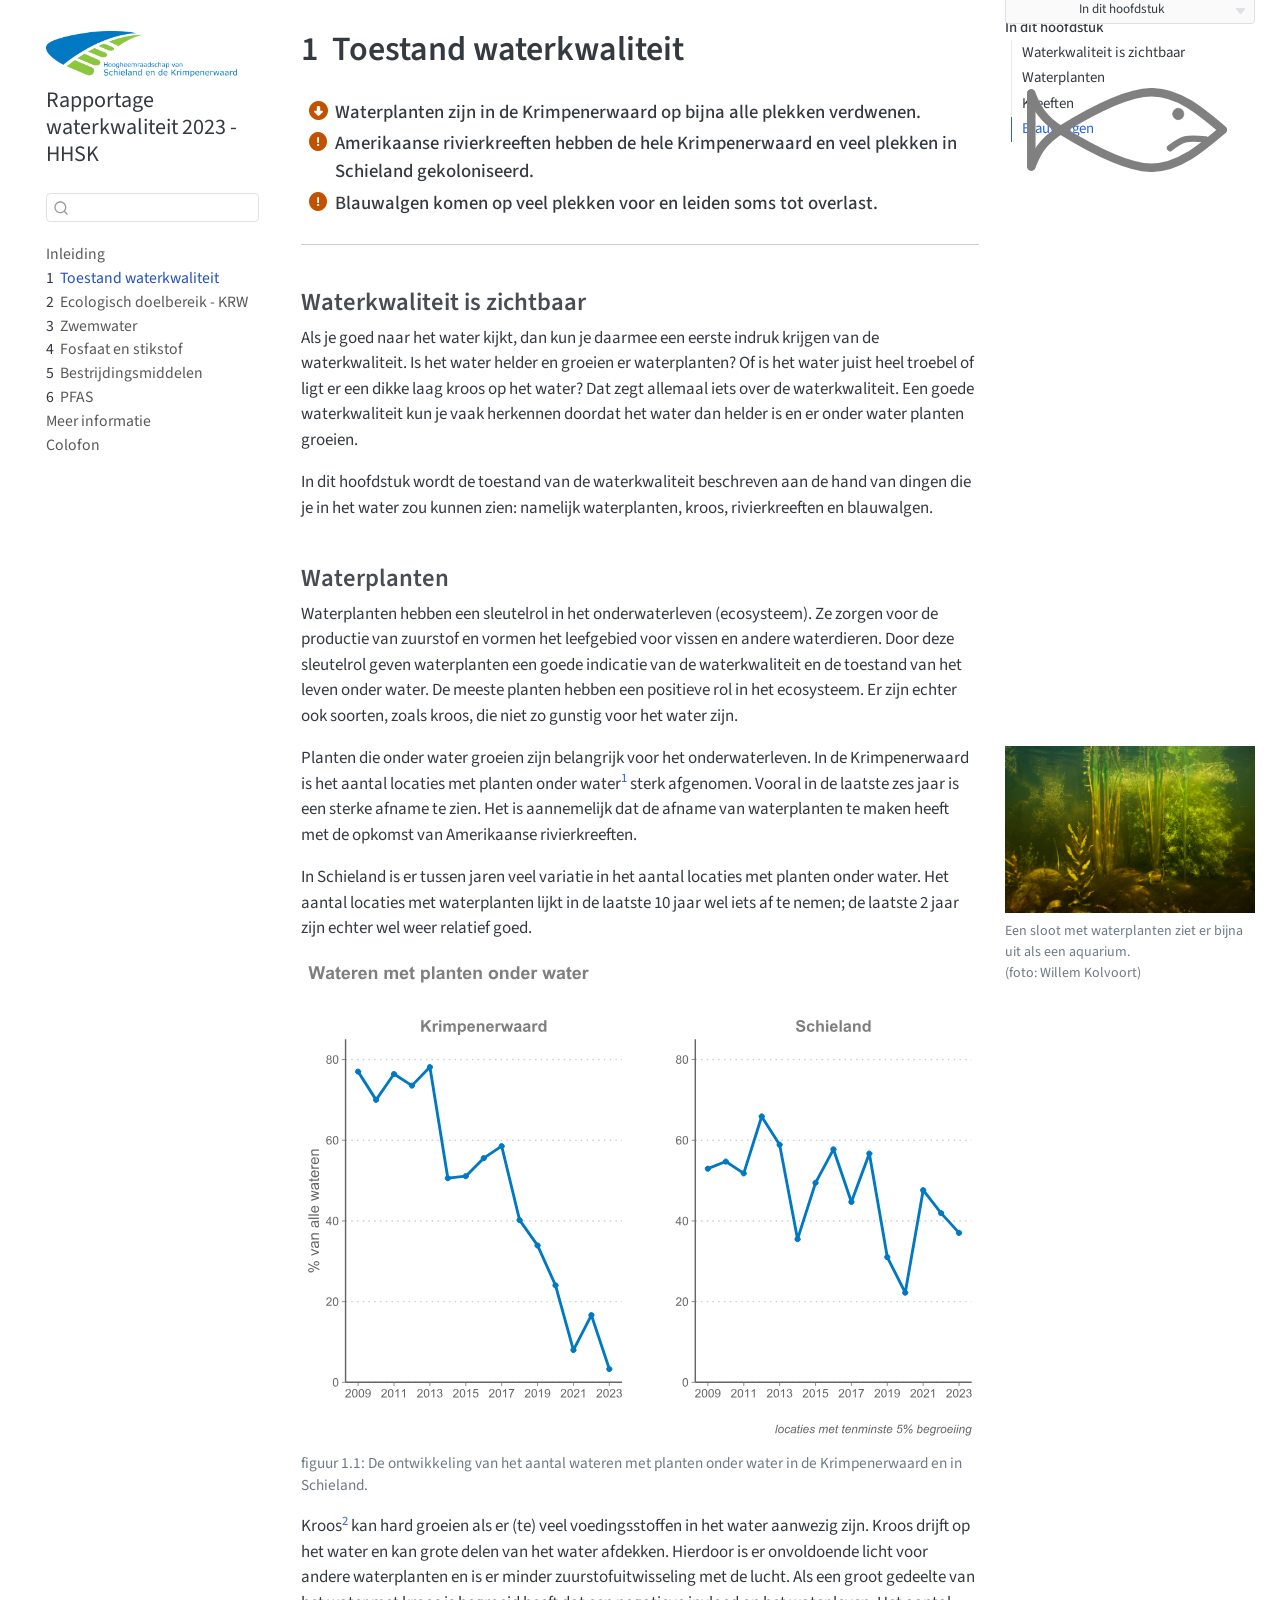
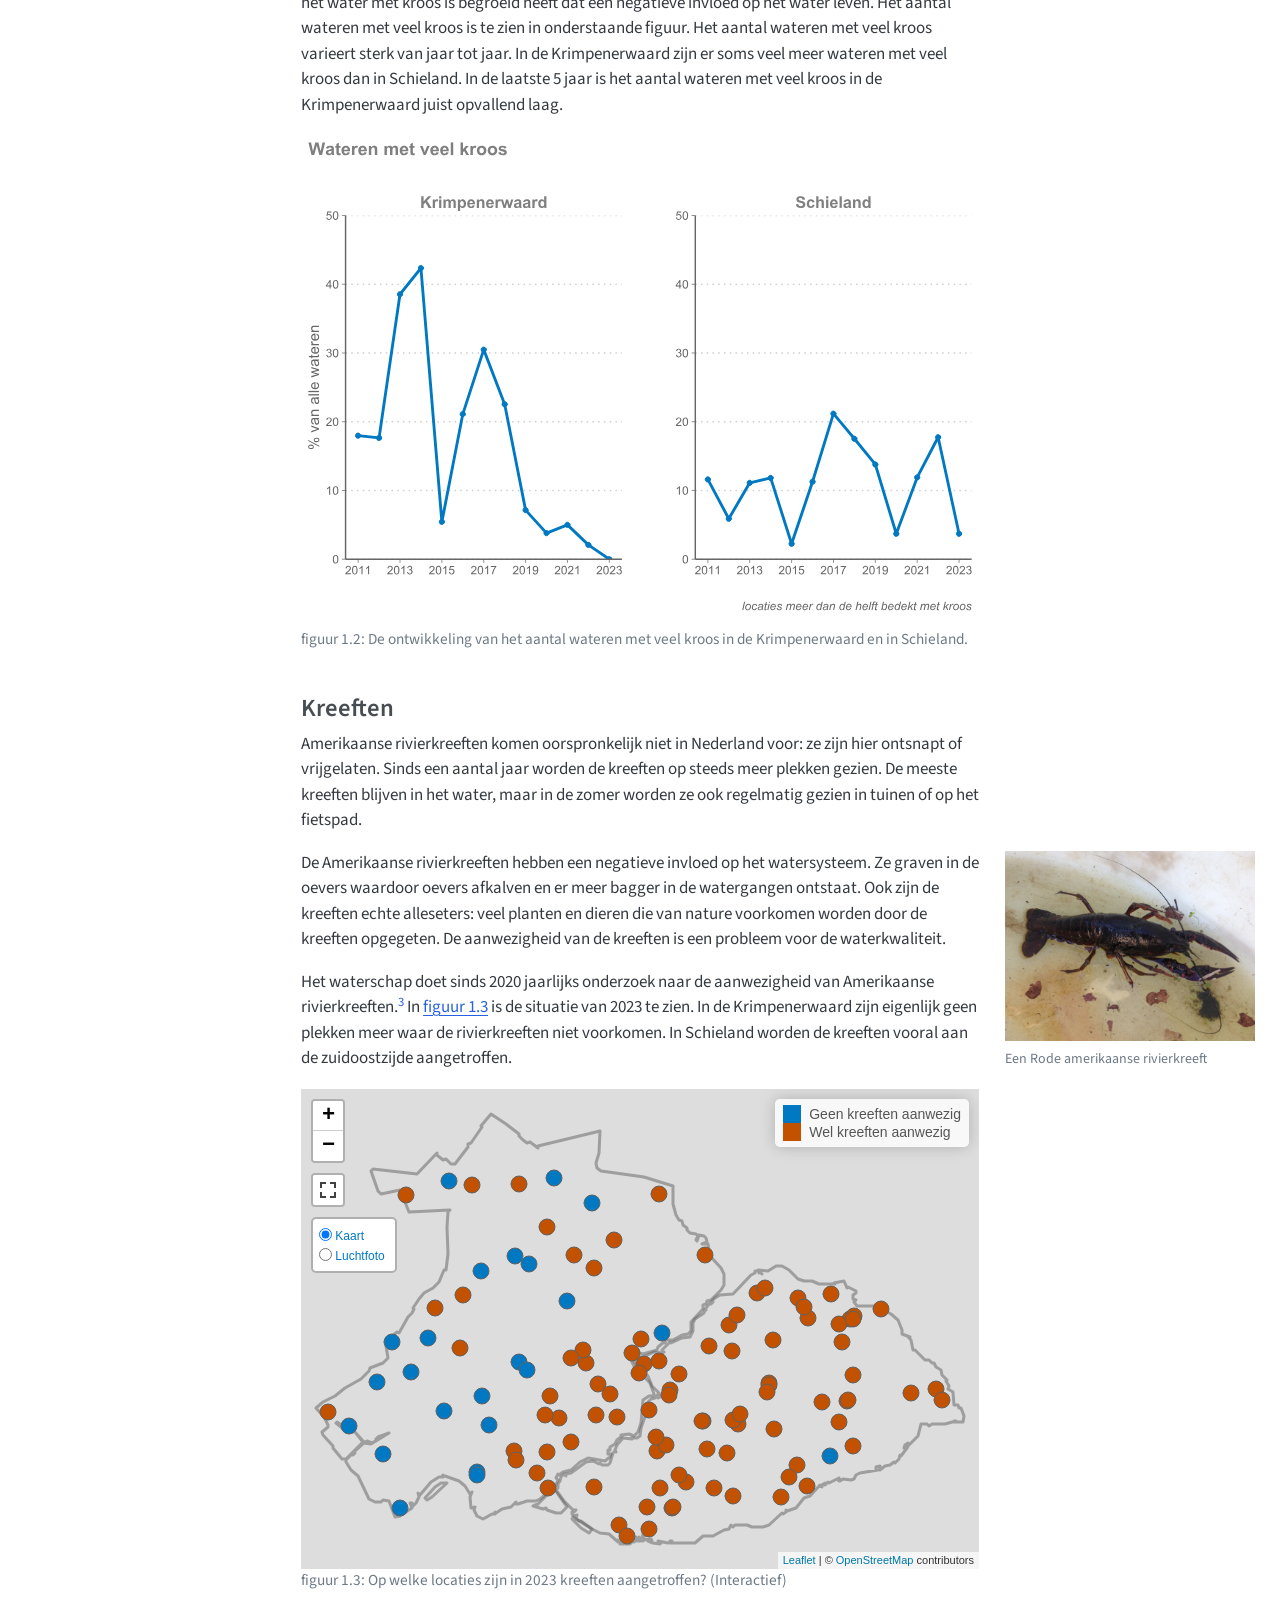
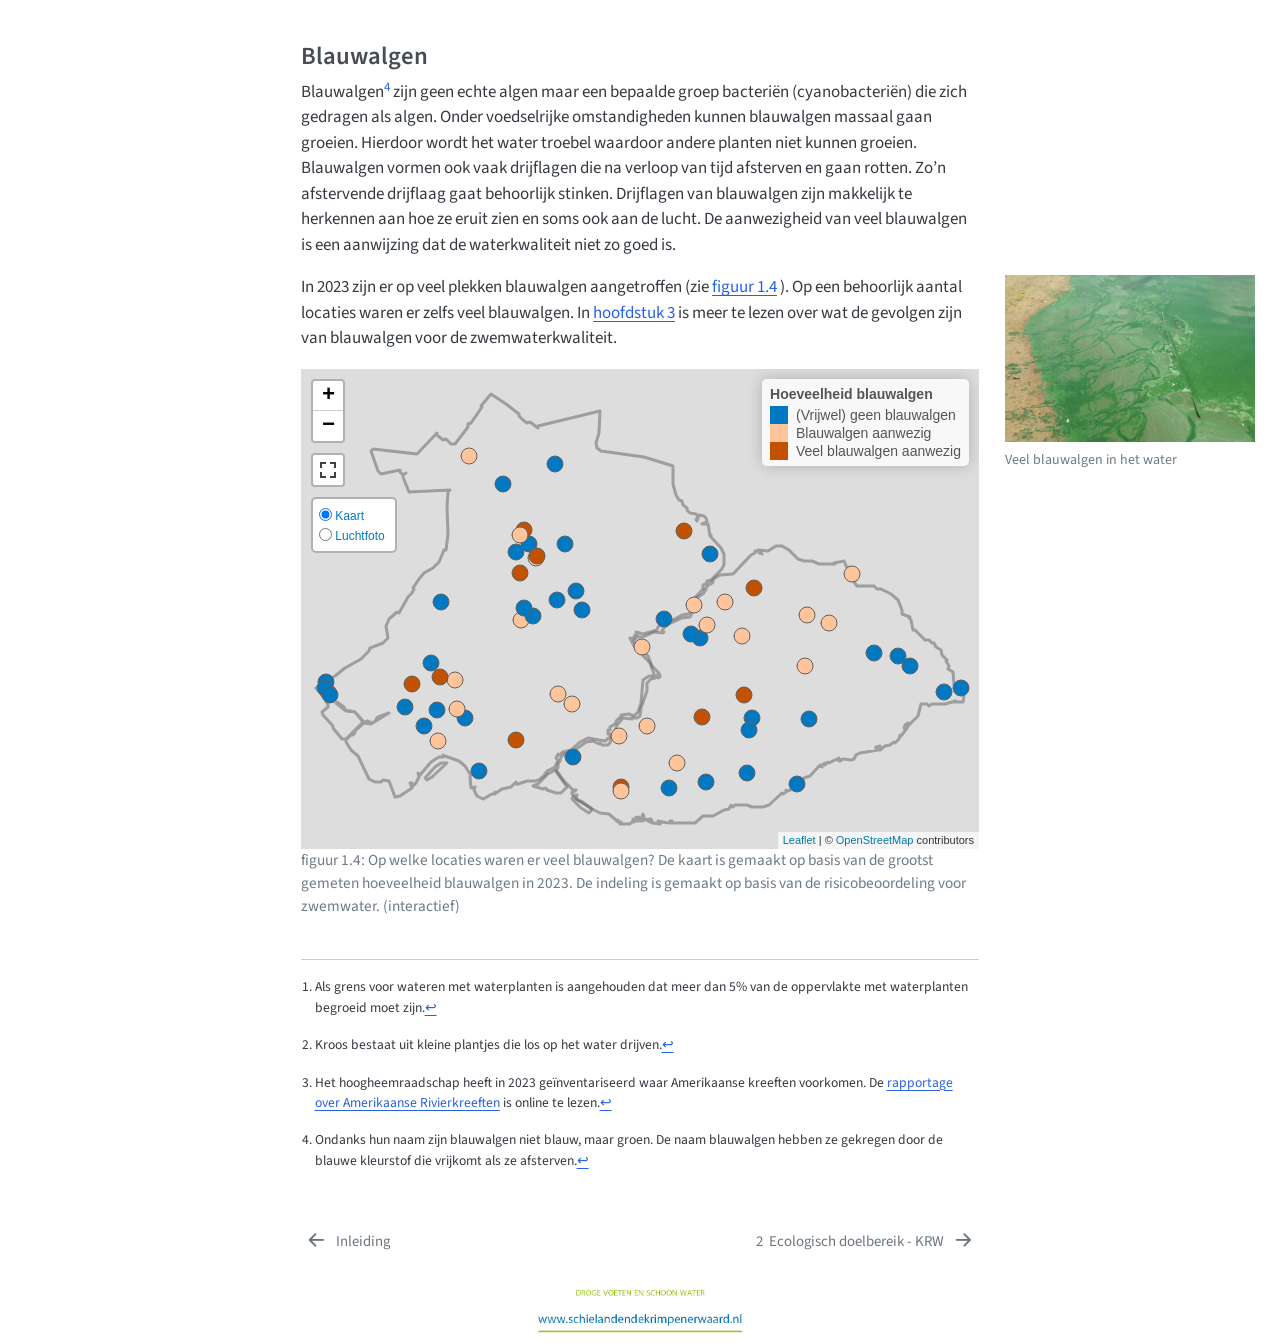
